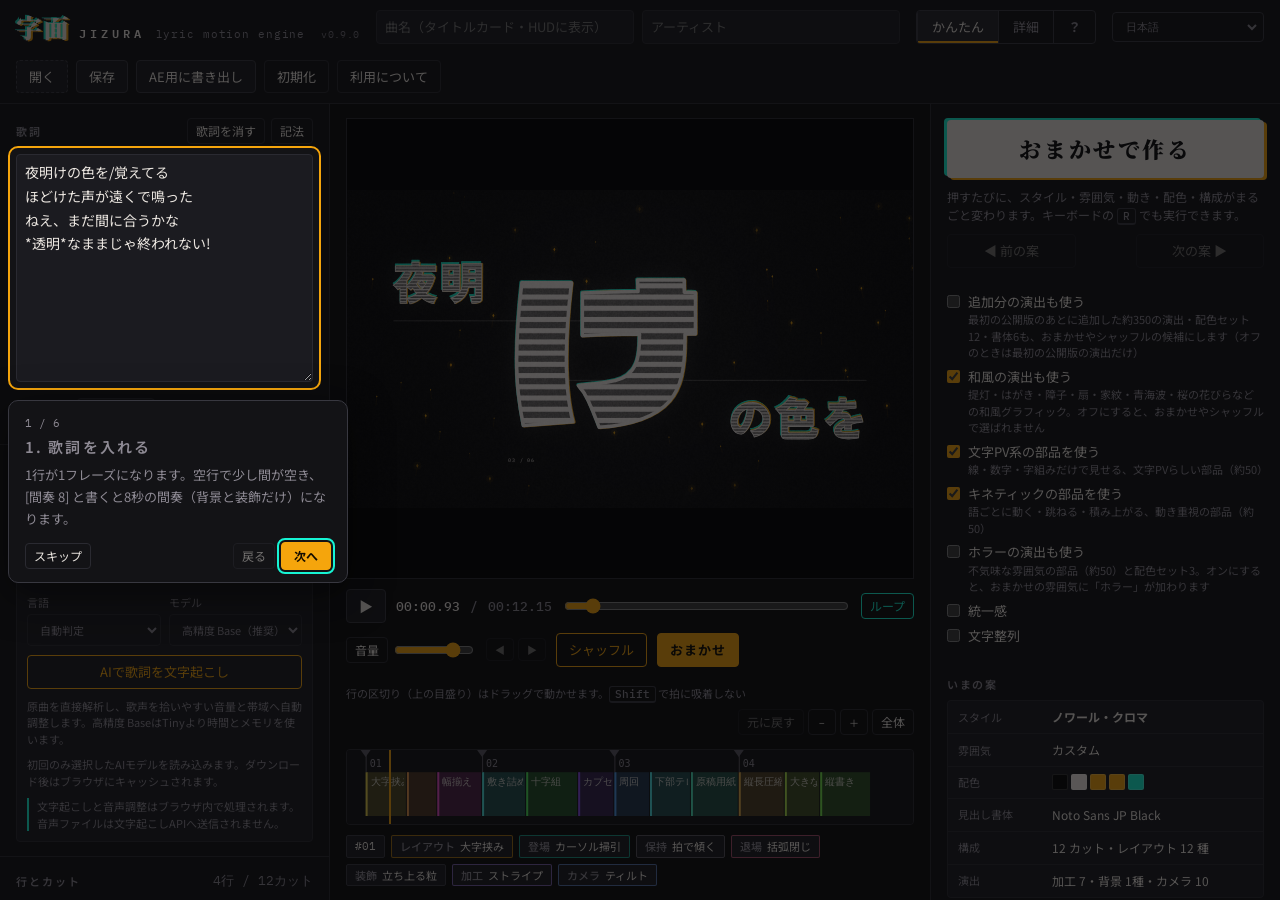
==== index.html @ 6033ae80 "Merge pull request #1 from KoZo114/feature/vocal-separation Add browser-based AI lyric transcription" ====
<!doctype html>
<html lang="ja">
<head>
<meta charset="utf-8">
<meta name="viewport" content="width=device-width, initial-scale=1, viewport-fit=cover">
<title>JIZURA 字面</title>
<meta name="description" content="歌詞を入れると文字PV（リリックモーション）を自動で組み立てて MP4 に書き出すブラウザアプリ">
<link rel="canonical" href="https://852wa.github.io/JIZURA/">
<link rel="alternate" hreflang="ja" href="https://852wa.github.io/JIZURA/">
<link rel="alternate" hreflang="en" href="https://852wa.github.io/JIZURA/en/">
<link rel="alternate" hreflang="zh-Hant" href="https://852wa.github.io/JIZURA/zh-hant/">
<link rel="alternate" hreflang="zh-Hans" href="https://852wa.github.io/JIZURA/zh-hans/">
<link rel="alternate" hreflang="ko" href="https://852wa.github.io/JIZURA/ko/">
<link rel="alternate" hreflang="id-ID" href="https://852wa.github.io/JIZURA/id/">
<link rel="alternate" hreflang="vi" href="https://852wa.github.io/JIZURA/vi/">
<meta property="og:type" content="website">
<meta property="og:title" content="JIZURA 字面">
<meta property="og:description" content="歌詞を入れると文字PV（リリックモーション）を自動で組み立てて MP4 に書き出すブラウザアプリ">
<meta property="og:url" content="https://852wa.github.io/JIZURA/">
<meta name="twitter:card" content="summary">
<link rel="preconnect" href="https://fonts.googleapis.com">
<link rel="preconnect" href="https://fonts.gstatic.com" crossorigin>
<style>
:root {
  color-scheme: dark;
  --ink: #0c0c0e;
  --panel: #131316;
  --raised: #1b1b20;
  --raised2: #232329;
  --line: #2a2a31;
  --line2: #383840;
  --text: #ece7e1;
  --muted: #8e8a94;
  --faint: #5d5a63;
  --amber: #f5a50c;
  --cyan: #16f4d4;
  --rose: #ff6f9c;
  --danger: #ff5a6a;
  --ui: "IBM Plex Sans JP", "Noto Sans JP", "Hiragino Sans", "Yu Gothic UI", "Meiryo", system-ui, sans-serif;
  --mono: "IBM Plex Mono", "SFMono-Regular", Consolas, monospace;
  --brand: "Zen Old Mincho", "Noto Serif JP", "Yu Mincho", serif;
  --r: 4px;
}
html, body { height: 100%; }
[hidden] { display: none !important; }
body { margin: 0; background: var(--ink); color: var(--text); font: 13px/1.5 var(--ui); -webkit-font-smoothing: antialiased; }
* { box-sizing: border-box; }
button, input, select, textarea { font: inherit; color: inherit; }
:focus-visible { outline: 2px solid var(--cyan); outline-offset: 2px; }
@media (prefers-reduced-motion: reduce) { * { transition: none !important; } }

#app { display: flex; flex-direction: column; min-height: 100%; }

/* ---------- top bar ---------- */
.bar { display: flex; align-items: center; gap: 16px; padding-block: 10px; padding-inline: 16px; border-bottom: 1px solid var(--line); background: var(--panel); flex-wrap: wrap; }
.brand { display: flex; align-items: baseline; gap: 10px; min-width: 0; }
.brand .mark { font: 900 26px/1 var(--brand); letter-spacing: 0.02em; color: var(--text); text-shadow: -2px -1px 0 rgba(22,244,212,0.85), 2px 1px 0 rgba(245,165,12,0.9); }
.brand .word { font: 600 12px/1 var(--mono); letter-spacing: 0.34em; color: var(--text); }
.brand .tag { font: 400 11px/1 var(--mono); color: var(--muted); letter-spacing: 0.08em; }
.brand .ver { font: 400 10px/1 var(--mono); color: var(--muted); opacity: 0.8; margin-left: 6px; letter-spacing: 0.04em; }
.proj { display: flex; gap: 8px; flex: 1 1 280px; min-width: 0; }
.proj input { flex: 1 1 0; min-width: 0; }
.acts { display: flex; gap: 8px; flex-wrap: wrap; }
.lang-switch { display: inline-flex; align-items: center; gap: 3px; flex: none; font: 500 11px var(--mono); border: 1px solid var(--line2); border-radius: var(--r); padding: 3px; }
.lang-switch a, .lang-switch span { display: inline-block; padding: 3px 7px; color: var(--muted); text-decoration: none; border-radius: 2px; }
.lang-switch a:hover { color: var(--text); background: var(--raised2); }
.lang-switch [aria-current=page] { color: var(--ink); background: var(--amber); }
html[lang=en] { --ui: system-ui, -apple-system, "Segoe UI", sans-serif; --brand: Georgia, "Times New Roman", serif; }
html[lang=zh-Hant] { --ui: "Noto Sans TC", "PingFang TC", "Microsoft JhengHei", system-ui, sans-serif; }
html[lang=ko] { --ui: "Noto Sans KR", "Apple SD Gothic Neo", "Malgun Gothic", system-ui, sans-serif; --brand: "Noto Serif KR", "AppleMyungjo", "Batang", serif; }
html[lang=en] .work { grid-template-columns: minmax(315px, 365px) minmax(0, 1fr) minmax(350px, 395px); }
html[lang=en] .slider { grid-template-columns: 124px minmax(0, 1fr) 36px 30px; }
html[lang=en] .now-row { grid-template-columns: 105px minmax(0, 1fr); }
html[lang=en] .font-row { grid-template-columns: 95px minmax(0, 1fr); }
html[lang=en] .ln .tools select { max-width: 130px; }
html[lang=en] .fields .field { overflow-wrap: anywhere; }
html[lang=en] .easy-grid button, html[lang=en] .tabs button { white-space: normal; line-height: 1.2; }

/* ---------- controls ---------- */
input[type=text], input[type=number], input:not([type]), select, textarea {
  background: var(--raised); border: 1px solid var(--line); border-radius: var(--r); padding: 6px 8px; min-width: 0;
}
input[type=number] { font-family: var(--mono); }
textarea { width: 100%; resize: vertical; line-height: 1.7; }
select { padding-right: 4px; }
button { background: var(--raised); border: 1px solid var(--line2); border-radius: var(--r); padding: 6px 12px; cursor: pointer; white-space: nowrap; }
button:hover { background: var(--raised2); border-color: #4a4a54; }
button:disabled { opacity: 0.45; cursor: not-allowed; }
button.small { padding: 3px 8px; font-size: 12px; }
button.ghost { background: transparent; border-color: var(--line); }
button.primary { background: var(--amber); color: #120c00; border-color: var(--amber); font-weight: 700; }
button.primary:hover { background: #ffb52a; }
button.accent { border-color: var(--amber); color: var(--amber); background: transparent; }
button.accent:hover { background: rgba(245,165,12,0.1); }
button[aria-pressed=true] { border-color: var(--cyan); color: var(--cyan); }
button.icon { padding: 4px 6px; line-height: 0; }
button.icon svg { width: 15px; height: 15px; }
label.file { position: relative; display: inline-flex; align-items: center; gap: 6px; background: var(--raised); border: 1px dashed var(--line2); border-radius: var(--r); padding: 6px 12px; cursor: pointer; }
label.file:hover { border-color: var(--amber); }
label.file input { position: absolute; inset: 0; opacity: 0; cursor: pointer; width: 100%; }
.muted { color: var(--muted); }
.mono { font-family: var(--mono); }
h2, h3 { margin: 0; font-weight: 600; }
h2 { font-size: 11px; letter-spacing: 0.18em; color: var(--muted); }
h3 { font-size: 11px; letter-spacing: 0.14em; color: var(--muted); margin-top: 18px; margin-bottom: 8px; }

/* ---------- workspace ---------- */
.work { flex: 1; display: grid; grid-template-columns: minmax(270px, 330px) minmax(0, 1fr) minmax(290px, 350px); min-height: 0; }
.col { min-width: 0; min-height: 0; }
.col-left, .col-right { background: var(--panel); overflow: auto; }
.col-left { border-right: 1px solid var(--line); }
.col-right { border-left: 1px solid var(--line); }
.sec { padding: 14px 16px; border-bottom: 1px solid var(--line); display: flex; flex-direction: column; gap: 10px; }
.sec-h { display: flex; align-items: center; justify-content: space-between; gap: 8px; }
#lyrics { min-height: 150px; font-size: 14px; }
.syntax { font-size: 12px; color: var(--muted); background: var(--raised); border: 1px solid var(--line); border-radius: var(--r); padding: 10px 12px; }
.syntax code { font-family: var(--mono); color: var(--amber); }
.syntax ul { margin: 0; padding-left: 16px; display: grid; gap: 3px; }
.row { display: flex; align-items: center; gap: 8px; flex-wrap: wrap; }
.audio-name { font-size: 12px; overflow-wrap: anywhere; }
.fields { display: grid; grid-template-columns: repeat(3, minmax(0, 1fr)); gap: 8px; }
.field { display: flex; flex-direction: column; gap: 4px; font-size: 11px; color: var(--muted); }
.field input, .field select { width: 100%; }
.whisper-box { display: grid; gap: 9px; padding: 10px; border: 1px solid var(--line); border-radius: var(--r); background: var(--raised); }
.whisper-title { margin: 0; color: var(--text); letter-spacing: .08em; }
.whisper-fields { display: grid; grid-template-columns: repeat(2, minmax(0, 1fr)); gap: 8px; }
.whisper-note, .whisper-privacy { margin: 0; font-size: 11px; line-height: 1.5; }
.whisper-privacy { color: var(--muted); border-left: 2px solid var(--cyan); padding-left: 8px; }
.whisper-actions { display: grid; gap: 7px; }
.whisper-progress { display: grid; gap: 5px; }
.whisper-progress[hidden] { display: none; }
.whisper-status-row { display: flex; justify-content: space-between; gap: 8px; color: var(--muted); font-size: 11px; }
.whisper-progress.indeterminate .progress i { width: 38% !important; animation: whisper-progress 1.1s ease-in-out infinite alternate; }
.whisper-result { display: grid; gap: 8px; }
.whisper-result[hidden] { display: none; }
#whisperPreview { min-height: 118px; font: 12px/1.6 var(--mono); }
@keyframes whisper-progress { from { transform: translateX(-15%); } to { transform: translateX(180%); } }
.tapbox { border: 1px solid var(--amber); border-radius: var(--r); padding: 10px; display: grid; gap: 8px; background: rgba(245,165,12,0.06); }
.tapbox .next { font-size: 15px; }
button.tap { font: 700 18px/1 var(--mono); letter-spacing: 0.2em; padding: 16px; background: var(--amber); color: #120c00; border-color: var(--amber); }
/* タップ同期中は行一覧の自動スクロールで押せなくなるので、左カラムの先頭に貼り付けて固定する */
.col-left > #tapPanel { position: sticky; top: 0; z-index: 20; margin: 10px 12px; background-color: var(--panel); background-image: linear-gradient(rgba(245,165,12,0.10), rgba(245,165,12,0.10)); box-shadow: 0 10px 24px rgba(0,0,0,0.5); }
.tapbox.compact .hint { display: none; }
/* 固定レイアウトにならない広さ／高さのときは、左カラムがスクロールしないのでビューポートに重ねて固定する */
@media (max-width: 1180px), (max-height: 619px) {
  .col-left > #tapPanel { position: fixed; top: 8px; left: 8px; right: 8px; bottom: auto; margin: 0; max-height: 62vh; overflow: auto; box-shadow: 0 14px 40px rgba(0,0,0,0.6); }
}

/* line list */
#lineList { list-style: none; margin: 0; padding: 0; display: grid; gap: 6px; }
.ln { display: grid; grid-template-columns: 22px 66px minmax(0, 1fr); gap: 4px 6px; align-items: center; padding: 6px; border: 1px solid transparent; border-radius: var(--r); }
.ln:hover { background: var(--raised); }
.ln.cur { border-color: var(--line2); background: var(--raised); }
.ln .no { font: 500 11px var(--mono); color: var(--faint); text-align: right; }
.ln .time { width: 100%; padding: 3px 5px; font-size: 12px; }
.ln .txt { overflow: hidden; text-overflow: ellipsis; white-space: nowrap; cursor: pointer; }
.ln .meta { grid-column: 2 / 4; display: flex; justify-content: space-between; align-items: flex-start; gap: 6px; flex-wrap: wrap; }
.ln .tools { display: flex; gap: 4px; flex: 0 1 auto; flex-wrap: wrap; justify-content: flex-end; margin-left: auto; }
.ln .tools select { padding: 2px 4px; font-size: 11px; max-width: 92px; width: auto; }
.ln .cuts { display: flex; gap: 4px; flex-wrap: wrap; min-width: 0; flex: 1 1 140px; }
.ln .cuts span { font-size: 10px; padding: 1px 6px; border-radius: 2px; border: 1px solid var(--line2); color: var(--muted); cursor: pointer; }
.ln .cuts span:hover { color: var(--text); border-color: var(--amber); }
.ln .cuts select.cut-lay { font-size: 10px; padding: 1px 4px; max-width: 112px; border: 1px solid var(--line2); border-radius: 2px; background: var(--raised); color: var(--text); }
.ln .cuts select.cut-lay.is-forced { border-color: var(--amber); color: var(--text); }

/* ---------- stage ---------- */
.col-stage { display: flex; flex-direction: column; gap: 10px; padding: 14px 16px; min-width: 0; }
.viewport { position: relative; width: 100%; background: #000; border: 1px solid var(--line); display: grid; place-items: center; overflow: hidden; }
.viewport canvas { display: block; width: 100%; height: auto; max-height: 68vh; object-fit: contain; }
.field-wide { grid-column: span 2; }
.lang-row { display: flex; align-items: center; flex-wrap: wrap; gap: 6px; margin-top: 6px; font-size: 11px; color: var(--muted); }
.lang-row select { width: auto; }
.key-badge { position: absolute; right: 10px; top: 10px; background: rgba(12,12,14,0.78); border: 1px solid var(--line2); color: #fff; padding: 3px 8px; border-radius: var(--r); font-size: 11px; pointer-events: none; letter-spacing: .04em; }
.key-badge i { display: inline-block; width: 9px; height: 9px; border-radius: 2px; margin-right: 6px; vertical-align: -1px; border: 1px solid rgba(255,255,255,.5); }
.overlay-msg { position: absolute; left: 12px; bottom: 12px; background: rgba(12,12,14,0.85); border: 1px solid var(--line2); padding: 6px 10px; border-radius: var(--r); font-size: 12px; }
.transport { display: flex; align-items: center; gap: 10px; flex-wrap: wrap; }
.transport .vol { display: inline-flex; align-items: center; gap: 4px; }
.transport .vol input[type=range] { flex: 0 0 80px; width: 80px; }
#btnLoop[data-mode="line"], #btnLoop[data-mode="cut"] { color: var(--amber); }
#btnLoop[aria-pressed="false"] { opacity: 0.55; }
.transport .tc { font: 500 13px var(--mono); font-variant-numeric: tabular-nums; }
.transport input[type=range] { flex: 1 1 160px; accent-color: var(--amber); }
button.play { width: 40px; height: 34px; padding: 0; font-size: 14px; }
/* timeline controls, export range, line tools */
.tl-bar { display: flex; justify-content: space-between; align-items: center; gap: 8px; margin: 8px 0 4px; flex-wrap: wrap; }
.tl-hint { font-size: 11px; }
.tl-btns { display: flex; gap: 4px; margin-left: auto; }
.rng-row { display: flex; align-items: center; gap: 6px; flex-wrap: wrap; margin: 10px 0 2px; font-size: 12px; }
.rng-row select { width: auto; max-width: 150px; }
.rng-lab { color: var(--muted); font-size: 11px; }
.rngInfo { font-size: 11px; }
.ln.in-range { border-color: var(--amber); }
.ln.is-inter .txt { color: var(--muted); font-style: italic; }
.ln .txt-edit { width: 100%; padding: 3px 6px; font-size: 13px; }
.ln .tools .icon[aria-pressed=true] { color: var(--amber); }
#timeline { width: 100%; height: 76px; display: block; background: var(--panel); border: 1px solid var(--line); border-radius: var(--r); cursor: pointer; touch-action: none; }
.cutinfo { display: flex; gap: 6px; flex-wrap: wrap; align-items: center; min-height: 26px; flex: none; }
.cutinfo .cut-roll { margin-left: 2px; }
.chip { font-size: 11px; padding: 2px 8px; border-radius: 2px; border: 1px solid var(--line2); color: var(--text); background: var(--raised); }
.chip b { font-weight: 500; color: var(--muted); margin-right: 5px; }
button.chip { cursor: pointer; font: inherit; }
button.chip:hover { border-color: var(--amber); color: var(--text); }
button.chip.is-forced { border-color: var(--amber); }
button.chip[aria-pressed=true] { border-color: var(--cyan); color: var(--cyan); }
.cut-pick { border: 1px solid var(--line); border-radius: var(--r); background: var(--panel); padding: 8px; max-height: min(42vh, 420px); overflow: auto; }
.cut-pick-h { display: flex; align-items: center; gap: 8px; margin-bottom: 8px; position: sticky; top: 0; background: var(--panel); z-index: 1; padding-bottom: 4px; }
.cut-pick-h strong { font-size: 12px; }
.cut-pick-h .muted { flex: 1; font-size: 11px; }
.cut-pick .tech-grid { display: grid; grid-template-columns: repeat(auto-fill, minmax(112px, 1fr)); gap: 8px; padding: 0; min-height: 96px; }
.cut-pick .tcard { cursor: pointer; width: 100%; text-align: left; }
.cut-pick .tcard.is-on { border-color: var(--amber); box-shadow: 0 0 0 1px var(--amber); }
.cut-pick .tcard canvas { width: 100%; aspect-ratio: 16 / 9; display: block; background: #0c0c0e; }
.chip { font-size: 11px; padding: 2px 8px; border-radius: 2px; border: 1px solid var(--line2); color: var(--text); background: var(--raised); }
.chip b { font-weight: 500; color: var(--muted); margin-right: 5px; }
.chip.l { border-color: rgba(245,165,12,0.6); }
.chip.e { border-color: rgba(22,244,212,0.55); }
.chip.x { border-color: rgba(255,111,156,0.6); }
.chip.h { border-color: #55525c; }
.hint { font-size: 12px; color: var(--muted); }

/* ---------- right panel ---------- */
.tabs { display: grid; grid-template-columns: repeat(4, 1fr); border-bottom: 1px solid var(--line); position: sticky; top: 0; background: var(--panel); z-index: 2; }
.tabs button { border: 0; border-radius: 0; background: transparent; padding: 11px 4px; color: var(--muted); border-bottom: 2px solid transparent; }
.tabs button[aria-selected=true] { color: var(--text); border-bottom-color: var(--amber); }
.tabpane { padding: 14px 16px 24px; }
.style-grid { display: grid; grid-template-columns: repeat(3, minmax(0, 1fr)); gap: 8px; }
.stile { display: flex; flex-direction: column; gap: 5px; padding: 0; border: 1px solid var(--line); background: transparent; border-radius: var(--r); overflow: hidden; text-align: left; }
.stile canvas { width: 100%; aspect-ratio: 16 / 9; display: block; }
.stile span { font-size: 11px; padding: 0 7px 6px; white-space: nowrap; overflow: hidden; text-overflow: ellipsis; }
.stile[aria-pressed=true] { border-color: var(--amber); box-shadow: 0 0 0 1px var(--amber); color: var(--text); }
.slider { display: grid; grid-template-columns: 96px minmax(0, 1fr) 36px 30px; gap: 8px; align-items: center; margin-bottom: 8px; }
.slider input { width: 100%; accent-color: var(--amber); }
.slider output { font: 500 11px var(--mono); color: var(--muted); text-align: right; }
.checks { display: grid; grid-template-columns: repeat(2, minmax(0, 1fr)); gap: 3px 10px; }
.checks label { display: flex; align-items: center; gap: 6px; font-size: 12px; padding: 2px 0; }
.checks input { accent-color: var(--amber); }
.tgroup .checks.tech-grid { display: grid; grid-template-columns: repeat(auto-fill, minmax(128px, 1fr)); gap: 8px; padding: 0 10px 10px; }
.tcard { display: flex; flex-direction: column; gap: 4px; padding: 0; border: 1px solid var(--line); border-radius: var(--r); overflow: hidden; background: var(--panel); cursor: pointer; }
.tcard:hover { border-color: var(--line2); }
.tcard canvas { width: 100%; aspect-ratio: 16 / 9; display: block; background: #0c0c0e; }
.tcard .tcard-name { display: flex; align-items: center; gap: 5px; font-size: 11px; padding: 0 6px 6px; min-width: 0; }
.tcard .tcard-name span { white-space: nowrap; overflow: hidden; text-overflow: ellipsis; min-width: 0; }
.tcard.set-off { opacity: 0.5; }
.group-h { display: flex; justify-content: space-between; align-items: center; margin-top: 16px; margin-bottom: 6px; }
.tgroup { border: 1px solid var(--line); border-radius: var(--r); margin-bottom: 8px; background: var(--raised); }
.tgroup summary { display: flex; justify-content: space-between; align-items: center; padding: 8px 10px; cursor: pointer; list-style: none; font-size: 12px; }
.tgroup summary::-webkit-details-marker { display: none; }
.tgroup summary::before { content: '▸'; color: var(--muted); margin-right: 8px; transition: transform .15s; }
.tgroup[open] summary::before { transform: rotate(90deg); }
.tgroup .tg-name { flex: 1; font-weight: 600; }
.tgroup .tg-cnt { color: var(--muted); font-size: 11px; }
/* locks: same look as the per-line lock button (icon ghost + SVG, accent colour while pressed) */
.tgroup summary .lk { flex: none; margin-left: 6px; }
.lk[aria-pressed="true"] { color: var(--amber); }
.tgroup .tg-tools { display: flex; gap: 6px; padding: 0 10px 8px; }
.tgroup .checks { padding: 0 10px 10px; }
.chip.t { border-color: rgba(180,140,255,0.6); }
.chip.b { border-color: rgba(120,200,120,0.55); }
.chip.c { border-color: rgba(120,170,255,0.6); }
.group-h:first-child { margin-top: 0; }
.color-row { display: grid; grid-template-columns: repeat(3, minmax(0, 1fr)); gap: 8px; }
.color-row label { display: flex; flex-direction: column; gap: 3px; font-size: 11px; color: var(--muted); }
.color-row input[type=color] { width: 100%; height: 28px; padding: 0; border: 1px solid var(--line); background: transparent; border-radius: var(--r); }
.font-row { display: grid; grid-template-columns: 70px minmax(0, 1fr); gap: 8px; align-items: center; margin-bottom: 6px; font-size: 12px; }
.progress { height: 6px; background: var(--raised2); border-radius: 3px; overflow: hidden; }
.progress i { display: block; height: 100%; width: 0; background: linear-gradient(90deg, var(--cyan), var(--amber)); }
.outbtns { display: grid; gap: 8px; margin-top: 12px; }
.outbtns button { padding: 10px 12px; }
.note { font-size: 12px; color: var(--muted); border-left: 2px solid var(--line2); padding-left: 10px; margin-top: 12px; }
.kbd { font: 500 11px var(--mono); border: 1px solid var(--line2); border-bottom-width: 2px; padding: 0 5px; border-radius: 3px; }

label.check { display: flex; align-items: flex-start; gap: 8px; margin-bottom: 8px; cursor: pointer; }
label.check input { margin: 3px 0 0; flex: none; accent-color: var(--amber); }
label.check small { display: block; font-size: 11px; color: var(--muted); }

/* ---------- modes / おまかせ ---------- */
.modes { display: inline-flex; border: 1px solid var(--line2); border-radius: var(--r); overflow: hidden; }
.modes button { border: 0; border-radius: 0; background: transparent; padding: 6px 14px; color: var(--muted); }
.modes button + button { border-left: 1px solid var(--line2); }
.modes button[aria-pressed=true] { background: var(--raised2); color: var(--text); box-shadow: inset 0 -2px 0 var(--amber); }
#app.is-easy .tabs, #app.is-easy .tabpane, #app.is-easy .pro-only { display: none !important; }
.hist-btns { display: inline-flex; gap: 4px; }
button.icon-txt { font-size: 10px; min-width: 28px; }
.transport #btnOmakase { letter-spacing: 0.08em; }

.easy { padding: 16px 16px 28px; display: grid; gap: 18px; }
.easy h3 { margin: 0 0 8px; }
.easy-hero { display: grid; gap: 10px; }
button.omakase {
  position: relative; padding: 18px 14px; font: 900 22px/1 var(--brand); letter-spacing: 0.12em;
  background: var(--text); color: var(--ink); border: 0; border-radius: var(--r);
  box-shadow: -3px -2px 0 var(--cyan), 3px 2px 0 var(--amber);
  transition: transform .12s ease, box-shadow .12s ease;
}
button.omakase:hover { background: #fff; box-shadow: -5px -3px 0 var(--cyan), 5px 3px 0 var(--amber); }
button.omakase:active { transform: translateY(1px) scale(0.99); box-shadow: -1px -1px 0 var(--cyan), 1px 1px 0 var(--amber); }
button.omakase:disabled { box-shadow: none; }
.easy-hero .hint { margin: 0; }
.hist-row { display: grid; grid-template-columns: 1fr auto 1fr; gap: 8px; align-items: center; }
.hist-row #histPos { font-size: 11px; text-align: center; min-width: 44px; }
.now { display: grid; gap: 1px; background: var(--line); border: 1px solid var(--line); border-radius: var(--r); overflow: hidden; }
.now-row { display: grid; grid-template-columns: 84px minmax(0, 1fr); gap: 10px; align-items: center; padding: 7px 10px; background: var(--raised); font-size: 12px; }
.now-row .k { color: var(--muted); font-size: 11px; }
.now-row .v { display: flex; align-items: center; gap: 8px; min-width: 0; overflow: hidden; text-overflow: ellipsis; white-space: nowrap; }
.now-row b { font-weight: 700; }
.tagl { font: 500 10px var(--mono); color: var(--cyan); border: 1px solid rgba(22,244,212,0.5); padding: 0 5px; border-radius: 2px; }
.easy-grid { display: grid; grid-template-columns: repeat(2, minmax(0, 1fr)); gap: 8px; }
.easy-grid button { padding: 10px 8px; }
.easy .fields { display: grid; grid-template-columns: repeat(3, minmax(0, 1fr)); gap: 8px; }
.easy .exp-box { margin-top: 10px; }
.swatches { display: inline-flex; gap: 3px; vertical-align: middle; }
.swatches i { width: 16px; height: 16px; border-radius: 2px; border: 1px solid rgba(255,255,255,0.18); display: inline-block; }
#paletteSwatch i { width: 22px; height: 22px; }
.toast {
  position: absolute; top: 12px; left: 50%; transform: translate(-50%, -6px); opacity: 0;
  display: flex; align-items: center; gap: 10px; max-width: calc(100% - 24px);
  background: rgba(12,12,14,0.9); border: 1px solid var(--line2); border-left: 2px solid var(--amber);
  padding: 7px 12px; border-radius: var(--r); font-size: 12px; white-space: nowrap; overflow: hidden; text-overflow: ellipsis; pointer-events: none;
  transition: opacity .2s ease, transform .2s ease;
}
.toast.in { opacity: 1; transform: translate(-50%, 0); }
.toast.out { opacity: 0; transform: translate(-50%, -6px); }

/* ---------- 利用について ---------- */
button.linkish { background: none; border: 0; padding: 4px 0; color: var(--muted); font-size: 12px; text-decoration: underline; text-underline-offset: 3px; cursor: pointer; justify-self: start; }
button.linkish:hover { color: var(--text); background: none; }
dialog.terms { width: min(520px, calc(100vw - 32px)); max-height: calc(100vh - 48px); overflow: auto; padding: 22px 24px 18px; background: var(--panel); color: var(--text); border: 1px solid var(--line2); border-radius: 8px; box-shadow: 0 20px 60px rgba(0,0,0,0.55); }
dialog.terms .reset-list { margin: 0 0 12px; padding-left: 18px; display: grid; gap: 3px; font-size: 13px; }
button.danger { background: #c9433a; border-color: #c9433a; color: #fff; font-weight: 700; }
button.danger:hover { background: #dd5146; }
.sec-btns { display: inline-flex; gap: 6px; }
dialog.terms::backdrop { background: rgba(6,6,8,0.66); }
dialog.terms h2 { font-size: 15px; letter-spacing: 0.08em; color: var(--text); margin: 0 0 14px; }
dialog.terms p { margin: 0 0 10px; line-height: 1.75; font-size: 13px; }
dialog.terms a { color: var(--cyan); word-break: break-all; }
.terms-main { border-left: 3px solid var(--amber); background: var(--raised); padding: 12px 14px 4px; border-radius: 0 var(--r) var(--r) 0; margin-bottom: 14px; }
.terms-main .terms-big { font-size: 15px; }
.terms-main strong { color: var(--amber); font-weight: 700; }
.terms-sub { color: var(--muted); font-size: 12px !important; }
.terms-note { font-size: 12px !important; }
.terms-oss { font-size: 12px; color: var(--muted); margin: 4px 0 14px; }
.terms-oss summary { cursor: pointer; }
.terms-oss p { font-size: 12px !important; margin-top: 6px; }
.terms-foot { display: flex; justify-content: space-between; align-items: center; gap: 12px; border-top: 1px solid var(--line); padding-top: 12px; }

/* ---------- fixed workspace (wide & tall enough windows) ----------
   The page no longer scrolls as a whole: the header and the preview + timeline stay put, and the
   lyrics / line list (left) and settings (right) scroll inside their own columns. */
@media (min-width: 1181px) and (min-height: 620px) {
  html.fixed-ok body { overflow: hidden; }
  html.fixed-ok #app { height: 100vh; height: 100dvh; min-height: 0; }
  html.fixed-ok .work { overflow: hidden; }
  html.fixed-ok .col-left, html.fixed-ok .col-right { overscroll-behavior: contain; }
  html.fixed-ok .col-stage { overflow: hidden auto; }
  html.fixed-ok .viewport { flex: 1 1 0; min-height: 180px; }
  html.fixed-ok .viewport canvas { max-height: none; }
}

/* ---------- responsive ---------- */
@media (max-width: 1180px) {
  .work { grid-template-columns: minmax(0, 1fr) minmax(0, 1fr); }
  html[lang=en] .work { grid-template-columns: minmax(0, 1fr) minmax(0, 1fr); }
  .col-stage { grid-column: 1 / -1; order: -1; }
  .col-left { border-right: 1px solid var(--line); }
  .col-right { border-left: 0; }
}
@media (max-width: 760px) {
  .work { grid-template-columns: minmax(0, 1fr); }
  html[lang=en] .work { grid-template-columns: minmax(0, 1fr); }
  .col-left, .col-right { border: 0; border-top: 1px solid var(--line); }
  .bar { gap: 10px; }
  .brand .tag { display: none; }
  .fields { grid-template-columns: repeat(2, minmax(0, 1fr)); }
  .easy .fields { grid-template-columns: repeat(3, minmax(0, 1fr)); }
  #app.is-easy .col-right { order: 0; border-top: 1px solid var(--line); }
  #app.is-easy .col-left { order: 1; }
  .transport .hist-btns { display: none; }
}

/* 追加分 / 和風 switches + badges */
.pick-sets { margin: 12px 0 6px; text-align: left; }
.pick-sets label.check { margin-bottom: 6px; }
.easy-hero .pick-sets { margin-top: 14px; }
.set-badge { display: inline-block; margin-left: 4px; padding: 0 4px; border: 1px solid var(--amber); border-radius: 3px; color: var(--amber); font-size: 10px; line-height: 15px; vertical-align: 1px; }
.set-badge.ex { border-color: var(--cyan, #4cc9d9); color: var(--cyan, #4cc9d9); }
.set-badge.set-horror { border-color: #c0544a; color: #e0786e; }
.set-badge.set-typo { border-color: #9aa3ad; color: #c5ccd3; }
.set-badge.set-kinetic { border-color: #7fbf6a; color: #9fd98a; }
.checks label.set-off { opacity: 0.45; }
.checks label.set-off .set-badge { border-color: var(--muted); color: var(--muted); }
.stile { position: relative; }
.stile .badges { position: absolute; top: 4px; left: 4px; padding: 0; display: flex; gap: 3px; }
.stile .set-badge { margin: 0; padding: 0 4px; font-size: 10px; line-height: 15px; background: rgba(0,0,0,0.55); }
.stile.set-off { opacity: 0.55; }

/* ---------- かんたんモードの案内ツアー ---------- */
.tour { position: fixed; inset: 0; z-index: 200; pointer-events: auto; }
.tour-spot { position: fixed; border-radius: 8px; box-shadow: 0 0 0 9999px rgba(8, 8, 10, 0.66); outline: 2px solid var(--amber); transition: all 0.22s ease; pointer-events: none; }
.tour-bub { position: fixed; width: min(340px, calc(100vw - 24px)); background: var(--panel); color: var(--text); border: 1px solid var(--line2); border-radius: 10px; padding: 14px 16px 12px; box-shadow: 0 12px 40px rgba(0,0,0,0.5); transition: top 0.22s ease, left 0.22s ease; }
.tour-step { font-size: 11px; }
.tour-title { margin: 4px 0 6px; font-size: 15px; }
.tour-text { margin: 0 0 12px; font-size: 13px; line-height: 1.7; color: var(--muted); }
.tour-nav { display: flex; gap: 6px; align-items: center; }
.tour-sp { flex: 1; }
.tour-btn { min-width: 30px; font-weight: 700; }
button.small.primary { padding: 4px 12px; }

.lang-switch select { font: 500 11px var(--mono); padding: 3px 6px; width: auto; background: transparent; color: var(--muted); border: none; }
.sr-only { position: absolute; width: 1px; height: 1px; overflow: hidden; clip: rect(0 0 0 0); white-space: nowrap; }
.unify-box { margin-bottom: 10px; padding-bottom: 6px; border-bottom: 1px solid var(--line); }
.center-dir { gap: 6px; margin: -2px 0 8px 26px; font-size: 12px; }
.center-dir select { width: auto; }

/* ================= スマホ mode (#app.is-mobile) =================
   one column: sticky header with おまかせ, the preview right under it, then folding sections */
.omk-top, .menu-btn { display: none; }
.mode-mobile { display: none; }
@media (max-width: 900px), (pointer: coarse) { .mode-mobile { display: inline-block; } }
#app.is-mobile .mode-mobile { display: inline-block; }
#app.is-mobile .bar { position: sticky; top: 0; z-index: 40; gap: 8px; padding: 8px 10px; }
#app.is-mobile .brand .tag, #app.is-mobile .brand .word, #app.is-mobile .tour-btn { display: none; }
#app.is-mobile .brand .mark { font-size: 22px; }
#app.is-mobile .omk-top, #app.is-mobile .menu-btn { display: inline-block; }
#app.is-mobile .omk-top { order: 2; margin-left: auto; padding: 9px 16px; font-size: 15px; }
#app.is-mobile .menu-btn { order: 3; padding: 9px 10px; }
#app.is-mobile .modes { order: 4; flex: 1 1 100%; }
#app.is-mobile .modes button { flex: 1 1 0; padding: 7px 4px; }
#app.is-mobile .proj, #app.is-mobile .acts, #app.is-mobile .lang-switch { display: none; order: 5; flex: 1 1 100%; }
#app.is-mobile.menu-open .proj, #app.is-mobile.menu-open .acts, #app.is-mobile.menu-open .lang-switch { display: flex; }
#app.is-mobile .acts > * { flex: 1 1 auto; }
#app.is-mobile .work { display: flex; flex-direction: column; overflow: visible; }
#app.is-mobile .col-left, #app.is-mobile .col-right { overflow: visible; border: 0; border-top: 1px solid var(--line); }
#app.is-mobile .col-stage { order: -1; position: sticky; top: var(--mbar, 96px); z-index: 30; background: var(--ink); padding: 8px 10px; gap: 6px; box-shadow: 0 8px 18px rgba(0,0,0,0.45); }
#app.is-mobile .viewport canvas { max-height: 34vh; }
#app.is-mobile .tl-bar, #app.is-mobile #timeline, #app.is-mobile .cutinfo, #app.is-mobile .transport .vol, #app.is-mobile #btnLoop, #app.is-mobile #btnShuffle, #app.is-mobile #btnOmakase { display: none; }
#app.is-mobile .transport { gap: 8px; flex-wrap: nowrap; }
#app.is-mobile .transport .hist-btns { display: inline-flex; }
#app.is-mobile .col-right { order: 0; }
#app.is-mobile .col-left { order: 1; }
#app.is-mobile .easy-hero .omakase { display: none; }
#app.is-mobile button, #app.is-mobile select, #app.is-mobile input[type=text], #app.is-mobile label.file { min-height: 40px; }
#app.is-mobile button.small, #app.is-mobile .ln button, #app.is-mobile .ln select { min-height: 34px; }
#app.is-mobile .easy .fields, #app.is-mobile .fields { grid-template-columns: repeat(2, minmax(0, 1fr)); }
/* folding sections: tap the heading */
#app.is-mobile .sec > .sec-h h2 { cursor: pointer; font-size: 13px; }
#app.is-mobile .sec > .sec-h h2::before { content: '▾'; display: inline-block; width: 1.2em; color: var(--amber); }
#app.is-mobile .sec.fold > .sec-h h2::before { content: '▸'; }
#app.is-mobile .sec.fold > :not(.sec-h) { display: none !important; }
/* lines: one compact row each, tap to open its tools */
#app.is-mobile .ln { grid-template-columns: 22px minmax(0, 1fr); padding: 8px 6px; }
#app.is-mobile .ln .time { display: none; }
#app.is-mobile .ln .meta { display: none; grid-column: 1 / -1; }
#app.is-mobile .ln.open .meta { display: block; }
#app.is-mobile .ln .txt { white-space: nowrap; overflow: hidden; text-overflow: ellipsis; }
#app.is-mobile .ln.open .txt { white-space: normal; }
.exp-share { width: 100%; margin-bottom: 8px; }
#app.is-mobile .transport .tc.muted, #app.is-mobile #timeDur { display: none; }
#app.is-mobile .transport input[type=range] { flex: 1 1 40px; min-width: 0; }
#app.is-mobile .transport .hist-btns button { min-width: 36px; padding: 4px 8px; }
#app.is-mobile button.play { flex: none; width: 44px; }

</style>
</head>
<body>
<div id="tour" class="tour" hidden role="dialog" aria-modal="true" aria-labelledby="tourTitle">
  <div class="tour-spot"></div>
  <div class="tour-bub">
    <div class="tour-step mono muted"></div>
    <h3 id="tourTitle" class="tour-title"></h3>
    <p class="tour-text"></p>
    <div class="tour-nav"><button class="tour-skip ghost small">スキップ</button><span class="tour-sp"></span><button class="tour-prev ghost small">戻る</button><button class="tour-next primary small">次へ</button></div>
  </div>
</div>
<div id="app">
  <header class="bar">
    <div class="brand"><span class="mark" aria-hidden="true">字面</span><span class="word">JIZURA</span><span class="tag">lyric motion engine</span><span class="ver">v0.9.0</span></div>
    <div class="proj">
      <input id="songTitle" type="text" placeholder="曲名（タイトルカード・HUDに表示）" aria-label="曲名">
      <input id="songArtist" type="text" placeholder="アーティスト" aria-label="アーティスト">
    </div>
    <button id="btnOmakaseTop" class="primary omk-top" title="スタイル・雰囲気・演出・配色をまるごとランダムに">おまかせ</button>
    <button id="btnMenu" class="ghost menu-btn" aria-expanded="false" aria-controls="appMenu">メニュー</button>
    <div class="modes" role="group" aria-label="表示モード">
      <button id="modeMobile" class="mode-mobile" aria-pressed="false" title="スマホ向けの画面（おまかせを上に固定、行はたたんで表示）">スマホ</button>
      <button id="modeEasy" aria-pressed="false" title="おまかせボタン中心のシンプルな画面">かんたん</button>
      <button id="modePro" aria-pressed="true" title="すべての設定を表示">詳細</button>
      <button id="btnTour" class="ghost tour-btn" title="かんたんモードの使い方を案内します" aria-label="使い方の案内">？</button>
    </div>
    <label class="lang-switch"><span class="sr-only">Language</span><select aria-label="Language" onchange="if(this.value)location.href=this.value"><option value="index.html" lang="ja" selected>日本語</option><option value="en/index.html" lang="en">English</option><option value="zh-hant/index.html" lang="zh-Hant">繁體中文</option><option value="zh-hans/index.html" lang="zh-Hans">简体中文</option><option value="ko/index.html" lang="ko">한국어</option><option value="id/index.html" lang="id-ID">Bahasa Indonesia</option><option value="vi/index.html" lang="vi">Tiếng Việt</option></select></label>
    <div class="acts">
      <label class="file" title="保存したプロジェクト(.json)を開く">開く<input id="fileProject" type="file" accept=".json,application/json"></label>
      <button id="btnSave" title="プロジェクトを .json で保存">保存</button>
      <button id="btnAE" title="After Effects パネル用の構成データを書き出す">AE用に書き出し</button>
      <button id="btnReset" class="ghost" title="歌詞・曲・設定・履歴をすべて消して、最初の状態に戻します">初期化</button>
      <button id="btnTerms" class="ghost terms-open" title="出力物の権利とライセンス">利用について</button>
    </div>
  </header>

  <main class="work">
    <!-- ================= left: lyrics & timing ================= -->
    <section class="col col-left" aria-label="歌詞とタイミング">
      <div id="tapPanel" class="tapbox" hidden>
          <div class="hint">曲に合わせて、各行が始まる瞬間に <span class="kbd">Space</span> かボタンを押してください。押し間違えたら <span class="kbd">Backspace</span> か「1つ戻る」。途中の行からやり直すときは、行一覧の ◎ を押します。</div>
          <div class="next">次: <b id="tapLine">—</b></div>
          <button id="tapBtn" class="tap">TAP</button>
          <button id="tapBack" class="ghost">1つ戻る</button>
          <button id="tapStop" class="ghost">終了する</button>
      </div>
      <div class="sec">
        <div class="sec-h"><h2>歌詞</h2><span class="sec-btns"><button id="btnClearLyrics" class="ghost small" title="歌詞と、行ごとのタイミング・指定・書き出す範囲を消します（「元に戻す」か Ctrl+Z で戻せます）">歌詞を消す</button><button id="btnSyntax" class="ghost small" aria-expanded="false">記法</button></span></div>
        <textarea id="lyrics" rows="9" spellcheck="false" aria-label="歌詞（1行 = 1フレーズ）"></textarea>
        <label class="lang-row">歌詞の言語<select id="lyricLang"><option value="auto">自動判定</option><option value="ja">日本語</option><option value="zh-Hant">繁體中文</option><option value="zh-Hans">简体中文</option><option value="ko">한국어</option><option value="en">English</option></select><span id="langNote" class="muted"></span></label>
        <div id="syntax" class="syntax" hidden>
          <ul>
            <li>1行が1フレーズ。空行は少し間を空けます</li>
            <li><code>夜明けの色を/覚えてる</code> … <code>/</code> でカットの切れ目を指定</li>
            <li><code>*透明*</code> … 強調（大きく・インパクト寄りの演出）</li>
            <li>行末の <code>!</code> … フラッシュと揺れを入れる</li>
            <li><code>歌詞|ruby or note</code> … 注釈レイアウトの小さな文字</li>
            <li><code>[01:23.45]歌詞</code> … LRC のタイムスタンプをそのまま使用</li>
            <li><code>[間奏 8]</code> … 8秒の間奏（歌詞は出さず、背景と装飾だけ）。秒数を省くと4秒、タップ同期やマーカーで長さを合わせられます</li>
            <li><code>#</code> で始まる行 … コメント（無視）</li>
          </ul>
        </div>
      </div>

      <div class="sec">
        <div class="sec-h"><h2>曲とタイミング</h2></div>
        <div id="audioName" class="muted audio-name">曲なし（読み込むと拍を検出してカットを合わせます）</div>
        <div class="row">
          <label class="file" title="mp3 / wav / m4a など">曲を読み込む<input id="audioFile" type="file" accept="audio/*,.mp3,.wav,.m4a,.aac,.ogg,.flac"></label>
          <button id="btnTap" title="曲を再生しながら各行の頭でタップ">タップで同期</button>
        </div>
        <div id="whisperBox" class="whisper-box">
          <div class="sec-h"><h3 class="whisper-title">AI文字起こし</h3><span id="whisperDevice" class="muted mono"></span></div>
          <div class="whisper-fields">
            <label class="field">言語
              <select id="whisperLang"><option value="auto">自動判定</option><option value="japanese">日本語</option><option value="english">英語</option></select>
            </label>
            <label class="field">モデル
              <select id="whisperModel"><option value="base">高精度 Base（推奨）</option><option value="tiny">高速 Tiny</option></select>
            </label>
          </div>
          <div class="whisper-actions">
            <button id="btnWhisper" class="accent">AIで歌詞を文字起こし</button>
          </div>
          <p id="whisperFirstNote" class="whisper-note muted">原曲を直接解析し、歌声を拾いやすい音量と帯域へ自動調整します。高精度 BaseはTinyより時間とメモリを使います。</p>
          <p class="whisper-note muted">初回のみ選択したAIモデルを読み込みます。ダウンロード後はブラウザにキャッシュされます。</p>
          <div id="whisperProgressBox" class="whisper-progress" hidden>
            <div class="progress" role="progressbar" aria-label="AI文字起こしの進行状況" aria-valuemin="0" aria-valuemax="100" aria-valuenow="0"><i id="whisperBar"></i></div>
            <div class="whisper-status-row"><span id="whisperStatus" role="status" aria-live="polite">準備中</span><span id="whisperPercent" class="mono">0%</span></div>
          </div>
          <div id="whisperResult" class="whisper-result" hidden>
            <label class="field">文字起こし結果（反映前に修正できます）
              <textarea id="whisperPreview" rows="7" spellcheck="false" aria-label="AI文字起こし結果"></textarea>
            </label>
            <button id="btnApplyWhisper" class="primary">歌詞欄に反映</button>
          </div>
          <p class="whisper-privacy">文字起こしと音声調整はブラウザ内で処理されます。音声ファイルは文字起こしAPIへ送信されません。</p>
        </div>
        <div class="fields pro-only">
          <label class="field">BPM<input id="bpm" type="number" min="0" max="300" step="0.1" placeholder="自動"></label>
          <label class="field">開始(秒)<input id="offset" type="number" min="0" step="0.05"></label>
          <label class="field">行の長さ<input id="lineScale" type="number" min="0.4" max="3" step="0.05"></label>
        </div>
        <div class="row pro-only">
          <label class="row" style="gap:6px"><input id="snap" type="checkbox"> 拍にスナップ</label>
          <button id="btnResetTimes" class="ghost small">手動タイミングを消す</button>
        </div>
      </div>

      <div class="sec">
        <div class="sec-h"><h2>行とカット</h2><span id="linesInfo" class="muted mono"></span></div>
        <ol id="lineList"></ol>
      </div>
    </section>

    <!-- ================= center: stage ================= -->
    <section class="col col-stage" aria-label="プレビュー">
      <div class="viewport" id="viewport"><canvas id="view" width="1280" height="720"></canvas><div id="viewMsg" class="overlay-msg" hidden></div><div id="keyBadge" class="key-badge" hidden></div><div id="toast" class="toast" role="status" aria-live="polite" hidden></div></div>
      <div class="transport">
        <button id="btnPlay" class="play" aria-label="再生">▶</button>
        <span id="timeNow" class="tc">00:00.00</span><span class="tc muted">/</span><span id="timeDur" class="tc muted">00:00.00</span>
        <input id="scrub" type="range" min="0" max="10000" value="0" aria-label="再生位置">
        <button id="btnLoop" class="ghost small" aria-pressed="true" title="全体を繰り返し">ループ</button>
        <span class="vol"><button id="btnMute" class="ghost small" aria-pressed="false" title="クリックで消音／解除（プレビューだけ。書き出しの音量は変わりません）">音量</button><input id="vol" type="range" min="0" max="100" value="80" aria-label="プレビューの音量"></span>
        <span class="hist-btns">
          <button id="btnPrev" class="ghost small icon-txt" title="前の案に戻る" aria-label="前の案">◀</button>
          <button id="btnNext" class="ghost small icon-txt" title="次の案へ進む" aria-label="次の案">▶</button>
        </span>
        <button id="btnShuffle" class="accent" title="設定はそのままで構成だけ再抽選（ロックした行は維持）">シャッフル</button>
        <button id="btnOmakase" class="primary" title="スタイル・雰囲気・演出・配色をまるごとランダムに（キー R）">おまかせ</button>
      </div>
      <div class="tl-bar">
        <span class="tl-hint muted">行の区切り（上の目盛り）はドラッグで動かせます。<span class="kbd">Shift</span> で拍に吸着しない</span>
        <span class="tl-btns">
          <button id="btnUndoEdit" class="ghost small" title="歌詞・タイミングの変更を元に戻す（Ctrl+Z）" disabled>元に戻す</button>
          <button id="tlOut" class="ghost small icon-txt" title="縮小" aria-label="タイムラインを縮小">−</button>
          <button id="tlIn" class="ghost small icon-txt" title="拡大（タイムライン上でホイールでも）" aria-label="タイムラインを拡大">＋</button>
          <button id="tlFit" class="ghost small" title="全体を表示">全体</button>
        </span>
      </div>
      <canvas id="timeline" aria-label="タイムライン（クリックで移動・行の区切りはドラッグで調整）"></canvas>
      <div class="cutinfo" id="cutInfo"></div>
      <div id="cutPick" class="cut-pick pro-only" hidden>
        <div class="cut-pick-h">
          <strong id="cutPickTitle">手法</strong>
          <span class="muted" id="cutPickHint">このカットだけ差し替え</span>
          <button type="button" id="cutPickAuto" class="ghost small">自動</button>
          <button type="button" id="cutPickClose" class="ghost small" aria-label="閉じる">✕</button>
        </div>
        <div id="cutPickGrid" class="tech-grid checks"></div>
      </div>
    </section>

    <!-- ================= right: look & output ================= -->
    <section class="col col-right" aria-label="スタイルと書き出し">
      <div id="easyPanel" class="easy" hidden>
        <div class="easy-hero">
          <button id="btnOmakaseBig" class="omakase">おまかせで作る</button>
          <p class="hint">押すたびに、スタイル・雰囲気・動き・配色・構成がまるごと変わります。キーボードの <span class="kbd">R</span> でも実行できます。</p>
          <div class="hist-row">
            <button id="btnPrev2" class="ghost">◀ 前の案</button>
            <span id="histPos" class="muted mono"></span>
            <button id="btnNext2" class="ghost">次の案 ▶</button>
          </div>
          <div class="pick-sets">
            <label class="check"><input id="eExtra" class="extra-toggle" type="checkbox"><span>追加分の演出も使う<small>最初の公開版のあとに追加した約350の演出・配色セット12・書体6も、おまかせやシャッフルの候補にします（オフのときは最初の公開版の演出だけ）</small></span></label>
            <label class="check"><input id="eWa" class="wa-toggle" type="checkbox" checked><span>和風の演出も使う<small>提灯・はがき・障子・扇・家紋・青海波・桜の花びらなどの和風グラフィック。オフにすると、おまかせやシャッフルで選ばれません</small></span></label>
            <label class="check"><input class="typo-toggle" type="checkbox" checked><span>文字PV系の部品を使う<small>線・数字・字組みだけで見せる、文字PVらしい部品（約50）</small></span></label>
            <label class="check"><input class="kinetic-toggle" type="checkbox" checked><span>キネティックの部品を使う<small>語ごとに動く・跳ねる・積み上がる、動き重視の部品（約50）</small></span></label>
            <label class="check"><input class="horror-toggle" type="checkbox"><span>ホラーの演出も使う<small>不気味な雰囲気の部品（約50）と配色セット3。オンにすると、おまかせの雰囲気に「ホラー」が加わります</small></span></label>
            <label class="check"><input class="unify-toggle" type="checkbox"><span>統一感</span></label>
            <label class="check"><input class="typeset-toggle" type="checkbox"><span>文字整列</span></label>
          </div>
        </div>
        <div class="easy-sec">
          <h3>いまの案</h3>
          <div id="easyNow" class="now"></div>
        </div>
        <div class="easy-sec">
          <h3>ここだけ変える</h3>
          <div class="easy-grid">
            <button id="eStyle" title="スタイルだけ別のものに">スタイル</button>
            <button id="ePalette" title="アクセント・ズレ色A/Bをランダムに">配色</button>
            <button id="eMood" title="動き・グリッチ・使う手法の雰囲気だけ">雰囲気</button>
            <button id="eCut" title="レイアウトと動きの組み合わせだけ">構成</button>
          </div>
        </div>
        <div class="easy-sec">
          <h3>書き出し</h3>
          <div class="fields">
            <label class="field">画面比<select id="eAspect"><option value="16:9">16:9</option><option value="9:16">9:16 縦</option><option value="4:3">4:3</option><option value="3:4">3:4 縦</option><option value="1:1">1:1</option><option value="4:5">4:5 縦</option><option value="21:9">21:9</option></select></label>
            <label class="field">解像度<select id="eRes"><option value="720">720p</option><option value="1080">1080p</option><option value="1440">1440p</option><option value="2160">4K</option></select></label>
            <label class="field">fps<select id="eFps"><option>24</option><option>30</option><option>60</option></select></label>
            <label class="field field-wide">背景<select id="eKey"><option value="off">通常（スタイルの背景）</option><option value="green">グリーンバック（合成用）</option><option value="black">ブラックバック（合成用）</option></select></label>
          </div>
          <label class="check center-free"><input id="eCenter" class="center-toggle" type="checkbox"><span>中央を空ける（キャラクター用）<small>中央にキャラクターなどを重ねる前提で、文字と演出を横長の画面では左右、縦長の画面では上下に、行ごとに交互に置きます。背景と画面効果は全体のままです（プレビューには空ける範囲を点線で表示）</small></span></label>
          <label class="row center-dir" hidden>縦長のとき<select class="centerDirSel" aria-label="縦長の画面での分け方"><option value="tb">上下に分ける</option><option value="lr">左右に分ける</option></select></label>
          <div class="rng-row"><span class="rng-lab">書き出す範囲</span><select class="rngFrom" aria-label="書き出す範囲の最初の行"></select><span class="muted">〜</span><select class="rngTo" aria-label="書き出す範囲の最後の行"></select><span class="rngInfo muted mono"></span></div>
          <div class="outbtns"><button id="eMP4" class="primary">MP4 を書き出す</button><button id="eMP4File" class="ghost mp4file" hidden title="保存先のファイルを先に選び、そこへ直接書き込みます。長い曲・1080p 以上でブラウザのメモリが足りずに失敗するときに使ってください（Chrome / Edge）">大きな動画用（ファイルに直接保存）</button></div>
          <button class="terms-open linkish">書き出した動画の権利について</button>
          <div class="exp-box" hidden>
            <button class="exp-share primary" hidden>共有して保存</button>
            <div class="progress"><i class="exp-bar"></i></div>
            <div class="row" style="justify-content:space-between;margin-top:6px"><span class="exp-text muted mono">—</span><button class="exp-cancel ghost small">中止</button></div>
          </div>
        </div>
      </div>
      <nav class="tabs" role="tablist">
        <button role="tab" data-tab="style" aria-selected="true">スタイル</button>
        <button role="tab" data-tab="fx" aria-selected="false">演出</button>
        <button role="tab" data-tab="tech" aria-selected="false">手法</button>
        <button role="tab" data-tab="out" aria-selected="false">書き出し</button>
      </nav>

      <div class="tabpane" data-pane="style">
        <div id="styleGrid" class="style-grid"></div>
        <h3>フォントの役割</h3>
        <div id="fontRoles"></div>
        <div class="row" style="margin-top:8px">
          <input id="localFont" type="text" placeholder="PCのフォント名（例: 游明朝）" style="flex:1">
          <button id="btnAddFont">追加</button>
        </div>
        <div class="row" style="margin-top:8px"><label class="file">フォントファイル（.ttf/.otf）<input id="fontFile" type="file" accept=".ttf,.otf,.woff,.woff2"></label></div>
        <h3>アクセント・ズレ色</h3>
        <label class="check"><input id="accentOn" type="checkbox"><span>自分の色で上書き<small>全シーンに適用。背景に合わせて明るさを自動調整します</small></span></label>
        <div class="color-row" id="colorRowAccent"></div>
        <div class="row" style="margin-top:10px">
          <button id="btnRandPalette" class="accent">ランダムに配色</button>
          <div id="paletteSwatch" class="swatches" aria-hidden="true"></div>
        </div>
        <h3>背景・文字色</h3>
        <label class="check"><input id="colorOn" type="checkbox"><span>メインの背景と文字を自分の色にする</span></label>
        <div class="color-row" id="colorRow"></div>
      </div>

      <div class="tabpane" data-pane="fx" hidden>
        <div class="unify-box">
          <label class="check"><input class="unify-toggle" type="checkbox"><span>統一感</span></label>
          <label class="check"><input class="typeset-toggle" type="checkbox"><span>文字整列</span></label>
        </div>
        <div id="fxSliders"></div>
        <div class="row" style="margin-top:6px">
          <label class="row" style="gap:6px"><input id="fxFlash" type="checkbox"> フラッシュ</label>
          <label class="row" style="gap:6px">コマ打ち <select id="fxKoma" title="動きを何枚/秒で描くか（出力fpsとは別）"><option value="0">フル（出力fpsのまま）</option><option value="12">2コマ打ち（12枚/秒）</option><option value="8">3コマ打ち（8枚/秒）</option></select></label>
        </div>
        <div class="fields" style="margin-top:12px">
          <label class="field">HUD<select id="fxHud"><option value="auto">スタイル次第</option><option value="on">常に表示</option><option value="off">表示しない</option></select></label>
          <label class="field">シード<input id="seed" type="number" step="1"></label>
          <label class="field">&nbsp;<button id="btnSeed" class="ghost">新しいシード</button></label>
        </div>
        <p class="note">同じシードなら同じ構成になります。行ごとの「再抽選」「ロック」は左の行リストから。</p>
      </div>

      <div class="tabpane" data-pane="tech" hidden>
        <div class="pick-sets">
          <label class="check"><input id="tExtra" class="extra-toggle" type="checkbox"><span>追加分の演出も使う<small>「追加」印の手法・スタイル・書体。オフのときは、おまかせやシャッフルで最初の公開版の演出だけを使います</small></span></label>
          <label class="check"><input id="tWa" class="wa-toggle" type="checkbox" checked><span>和風の演出も使う<small>「和」印の手法とスタイル。オフにすると、おまかせやシャッフルでは選ばれません（追加分の判定のあとに適用。行ごとに手動で指定した場合は使えます）</small></span></label>
          <label class="check"><input class="typo-toggle" type="checkbox" checked><span>文字PV系の部品を使う<small>「文」印の手法。オフにすると、おまかせやシャッフルでは選ばれません</small></span></label>
          <label class="check"><input class="kinetic-toggle" type="checkbox" checked><span>キネティックの部品を使う<small>「キ」印の手法。オフにすると、おまかせやシャッフルでは選ばれません</small></span></label>
          <label class="check"><input class="horror-toggle" type="checkbox"><span>ホラーの演出も使う<small>「ホ」印の手法とスタイル。おまかせでは雰囲気が「ホラー」のときだけ使います</small></span></label>
        </div>
        <div class="row" style="margin-bottom:10px"><input id="techFilter" type="text" placeholder="手法を名前で絞り込み" style="flex:1" aria-label="手法を名前で絞り込み"><span id="techTotal" class="muted mono"></span></div>
        <p class="note">画面に見えているプレビューは自動でループします。</p>
        <div id="techLists"></div>
      </div>

      <div class="tabpane" data-pane="out" hidden>
        <div class="fields">
          <label class="field">画面比<select id="outAspect"><option value="16:9">16:9</option><option value="9:16">9:16 縦</option><option value="4:3">4:3</option><option value="3:4">3:4 縦</option><option value="1:1">1:1</option><option value="4:5">4:5 縦</option><option value="21:9">21:9</option></select></label>
          <label class="field">解像度<select id="outRes"><option value="720">720p</option><option value="1080">1080p</option><option value="1440">1440p</option><option value="2160">4K</option></select></label>
          <label class="field">fps<select id="outFps"><option>24</option><option>30</option><option>60</option></select></label>
          <label class="field">画質<select id="outQuality"><option value="standard">標準</option><option value="high">高</option><option value="max">最高</option></select></label>
          <label class="field field-wide">背景<select id="outKey"><option value="off">通常（スタイルの背景）</option><option value="green">グリーンバック（合成用）</option><option value="black">ブラックバック（合成用）</option></select></label>
        </div>
        <p class="note key-note">グリーンバック／ブラックバックにすると、白い文字と演出だけを単色の背景の上に描きます（背景の模様・紙の質感・粒子・周辺減光は入りません）。プレビューにもそのまま反映されます。グリーンバックは動画編集ソフトのクロマキーで、ブラックバックは「スクリーン」合成や輝度キーで抜いて、別の映像の上に重ねられます。</p>
        <label class="check center-free"><input id="outCenter" class="center-toggle" type="checkbox"><span>中央を空ける（キャラクター用）<small>中央にキャラクターなどを重ねる前提で、文字と演出を横長の画面では左右、縦長の画面では上下に、行ごとに交互に置きます。背景と画面効果は全体のままです（プレビューには空ける範囲を点線で表示）</small></span></label>
          <label class="row center-dir" hidden>縦長のとき<select class="centerDirSel" aria-label="縦長の画面での分け方"><option value="tb">上下に分ける</option><option value="lr">左右に分ける</option></select></label>
        <label class="row" style="gap:6px;margin-top:10px"><input id="outAudio" type="checkbox" checked> 曲を動画に含める</label>
        <div class="rng-row"><span class="rng-lab">書き出す範囲</span><select class="rngFrom" aria-label="書き出す範囲の最初の行"></select><span class="muted">〜</span><select class="rngTo" aria-label="書き出す範囲の最後の行"></select><span class="rngInfo muted mono"></span></div>
        <div class="outbtns">
          <button id="btnMP4" class="primary">MP4 を書き出す</button>
          <button id="btnMP4File" class="mp4file" hidden title="保存先のファイルを先に選び、そこへ直接書き込みます。長い曲・1080p 以上でブラウザのメモリが足りずに失敗するときに使ってください（Chrome / Edge）">MP4（大きな動画用・ファイルに直接保存）</button>
          <button id="btnPNG">連番PNG（ZIP）</button>
          <button id="btnPNGA">透過PNG（ZIP・背景なし）</button>
          <button id="btnPNGL" title="後景（背景のグラフィックと歌詞の後ろの装飾）と前景（歌詞とその装飾・ゴースト）を、別々のフォルダ（back / front）に透過PNGで書き出します。画面全体の演出は両方にかかるので、前景を後景の上に重ねると通常の見た目になります">透過PNG 前景／後景（ZIP）</button>
        </div>
        <div class="exp-box" hidden style="margin-top:12px">
          <button class="exp-share primary" hidden>共有して保存</button>
          <div class="progress"><i class="exp-bar"></i></div>
          <div class="row" style="justify-content:space-between;margin-top:6px"><span class="exp-text muted mono">—</span><button class="exp-cancel ghost small">中止</button></div>
        </div>
        <button class="terms-open linkish" style="margin-top:10px">書き出した動画・画像の権利とライセンスについて</button>
        <p class="note" id="codecNote">書き出しはこのブラウザの中で行われます（Chrome / Edge 推奨）。</p>
      </div>
    </section>
  </main>
</div>

<dialog id="resetDlg" class="terms" aria-labelledby="resetTitle">
  <form method="dialog">
    <h2 id="resetTitle">初期化</h2>
    <p>次のものをすべて消して、最初の状態に戻します。<strong>元に戻すことはできません。</strong></p>
    <ul class="reset-list">
      <li>歌詞・曲名・アーティスト</li>
      <li>読み込んだ曲（このブラウザに残していた分も）</li>
      <li>タイミング・行ごとの指定・書き出す範囲</li>
      <li>スタイル・演出・配色・書体などの設定</li>
      <li>案の履歴（◀ ▶）と、歌詞・タイミングの「元に戻す」の履歴</li>
    </ul>
    <p class="terms-sub">表示モード（かんたん／詳細）・プレビューの音量・画面の言語はそのままです。保存したプロジェクトファイル（.json）も消えません。</p>
    <div class="terms-foot"><span></span><span class="row"><button value="cancel" class="ghost">やめる</button><button value="reset" class="danger">初期化する</button></span></div>
  </form>
</dialog>
<dialog id="termsDlg" class="terms" aria-labelledby="termsTitle">
  <form method="dialog">
    <h2 id="termsTitle">利用について</h2>
    <div class="terms-main">
      <p class="terms-big">このツールで作った<strong>動画や画像（出力物）の権利は、作った人</strong>に帰属します。</p>
      <p class="terms-sub">※ 使った歌詞や曲の権利は、それぞれの権利者に帰属します。</p>
    </div>
    <p>ツール本体は <strong>MIT ライセンス</strong>で公開しています。詳細なライセンスはこちら：</p>
    <p><a href="https://github.com/852wa/JIZURA" target="_blank" rel="noopener">https://github.com/852wa/JIZURA</a></p>
    <p class="muted terms-note">入力した歌詞や曲は、このブラウザの中だけで処理され、サーバーには送信されません。</p>
    <details class="terms-oss"><summary>使用しているオープンソース</summary>
      <p>MP4 書き出し：mp4-muxer（MIT License）<br>AI文字起こし：Transformers.js / Whisper Tiny・Base（Apache License 2.0）<br>フォント：Google Fonts 配布の各書体（SIL Open Font License 1.1）</p>
    </details>
    <div class="terms-foot"><span class="muted mono">© 2026 hakoniwa · MIT</span><button value="close" class="primary" autofocus>閉じる</button></div>
  </form>
</dialog>

<script>
/*! mp4-muxer v5.2.2 | MIT License | (c) 2023 Vanilagy | see THIRD_PARTY_NOTICES.md */
"use strict";var Mp4Muxer=(()=>{var we=Object.defineProperty,at=Object.getOwnPropertyDescriptor,nt=Object.getOwnPropertyNames,ot=Object.prototype.hasOwnProperty,ht=(e,t)=>{for(var s in t)we(e,s,{get:t[s],enumerable:!0})},lt=(e,t,s,r)=>{if(t&&typeof t=="object"||typeof t=="function")for(let a of nt(t))!ot.call(e,a)&&a!==s&&we(e,a,{get:()=>t[a],enumerable:!(r=at(t,a))||r.enumerable});return e},ft=e=>lt(we({},"__esModule",{value:!0}),e),ve=(e,t,s)=>{if(!t.has(e))throw TypeError("Cannot "+s)},i=(e,t,s)=>(ve(e,t,"read from private field"),s?s.call(e):t.get(e)),d=(e,t,s)=>{if(t.has(e))throw TypeError("Cannot add the same private member more than once");t instanceof WeakSet?t.add(e):t.set(e,s)},C=(e,t,s,r)=>(ve(e,t,"write to private field"),r?r.call(e,s):t.set(e,s),s),ut=(e,t,s,r)=>({set _(a){C(e,t,a,s)},get _(){return i(e,t,r)}}),m=(e,t,s)=>(ve(e,t,"access private method"),s),Re={};ht(Re,{ArrayBufferTarget:()=>qe,FileSystemWritableFileStreamTarget:()=>Xe,Muxer:()=>vi,StreamTarget:()=>Te});var p=new Uint8Array(8),z=new DataView(p.buffer),y=e=>[(e%256+256)%256],c=e=>(z.setUint16(0,e,!1),[p[0],p[1]]),dt=e=>(z.setInt16(0,e,!1),[p[0],p[1]]),Pe=e=>(z.setUint32(0,e,!1),[p[1],p[2],p[3]]),n=e=>(z.setUint32(0,e,!1),[p[0],p[1],p[2],p[3]]),mt=e=>(z.setInt32(0,e,!1),[p[0],p[1],p[2],p[3]]),x=e=>(z.setUint32(0,Math.floor(e/2**32),!1),z.setUint32(4,e,!1),[p[0],p[1],p[2],p[3],p[4],p[5],p[6],p[7]]),ge=e=>(z.setInt16(0,2**8*e,!1),[p[0],p[1]]),A=e=>(z.setInt32(0,2**16*e,!1),[p[0],p[1],p[2],p[3]]),ye=e=>(z.setInt32(0,2**30*e,!1),[p[0],p[1],p[2],p[3]]),E=(e,t=!1)=>{let s=Array(e.length).fill(null).map((r,a)=>e.charCodeAt(a));return t&&s.push(0),s},se=e=>e&&e[e.length-1],Ce=e=>{let t;for(let s of e)(!t||s.presentationTimestamp>t.presentationTimestamp)&&(t=s);return t},O=(e,t,s=!0)=>{let r=e*t;return s?Math.round(r):r},Le=e=>{let t=e*(Math.PI/180),s=Math.cos(t),r=Math.sin(t);return[s,r,0,-r,s,0,0,0,1]},Ve=Le(0),je=e=>[A(e[0]),A(e[1]),ye(e[2]),A(e[3]),A(e[4]),ye(e[5]),A(e[6]),A(e[7]),ye(e[8])],X=e=>!e||typeof e!="object"?e:Array.isArray(e)?e.map(X):Object.fromEntries(Object.entries(e).map(([t,s])=>[t,X(s)])),V=e=>e>=0&&e<2**32,v=(e,t,s)=>({type:e,contents:t&&new Uint8Array(t.flat(10)),children:s}),w=(e,t,s,r,a)=>v(e,[y(t),Pe(s),r??[]],a),pt=e=>{let t=512;return e.fragmented?v("ftyp",[E("iso5"),n(t),E("iso5"),E("iso6"),E("mp41")]):v("ftyp",[E("isom"),n(t),E("isom"),e.holdsAvc?E("avc1"):[],E("mp41")])},Se=e=>({type:"mdat",largeSize:e}),ct=e=>({type:"free",size:e}),re=(e,t,s=!1)=>v("moov",null,[wt(t,e),...e.map(r=>vt(r,t)),s?Gt(e):null]),wt=(e,t)=>{let s=O(Math.max(0,...t.filter(l=>l.samples.length>0).map(l=>{const u=Ce(l.samples);return u.presentationTimestamp+u.duration})),Ae),r=Math.max(...t.map(l=>l.id))+1,a=!V(e)||!V(s),o=a?x:n;return w("mvhd",+a,0,[o(e),o(e),n(Ae),o(s),A(1),ge(1),Array(10).fill(0),je(Ve),Array(24).fill(0),n(r)])},vt=(e,t)=>v("trak",null,[gt(e,t),yt(e,t)]),gt=(e,t)=>{let s=Ce(e.samples),r=O(s?s.presentationTimestamp+s.duration:0,Ae),a=!V(t)||!V(r),o=a?x:n,l;return e.info.type==="video"?l=typeof e.info.rotation=="number"?Le(e.info.rotation):e.info.rotation:l=Ve,w("tkhd",+a,3,[o(t),o(t),n(e.id),n(0),o(r),Array(8).fill(0),c(0),c(0),ge(e.info.type==="audio"?1:0),c(0),je(l),A(e.info.type==="video"?e.info.width:0),A(e.info.type==="video"?e.info.height:0)])},yt=(e,t)=>v("mdia",null,[Ct(e,t),St(e.info.type==="video"?"vide":"soun"),Tt(e)]),Ct=(e,t)=>{let s=Ce(e.samples),r=O(s?s.presentationTimestamp+s.duration:0,e.timescale),a=!V(t)||!V(r),o=a?x:n;return w("mdhd",+a,0,[o(t),o(t),n(e.timescale),o(r),c(21956),c(0)])},St=e=>w("hdlr",0,0,[E("mhlr"),E(e),n(0),n(0),n(0),E("mp4-muxer-hdlr",!0)]),Tt=e=>v("minf",null,[e.info.type==="video"?bt():_t(),kt(),At(e)]),bt=()=>w("vmhd",0,1,[c(0),c(0),c(0),c(0)]),_t=()=>w("smhd",0,0,[c(0),c(0)]),kt=()=>v("dinf",null,[Et()]),Et=()=>w("dref",0,0,[n(1)],[zt()]),zt=()=>w("url ",0,1),At=e=>{const t=e.compositionTimeOffsetTable.length>1||e.compositionTimeOffsetTable.some(s=>s.sampleCompositionTimeOffset!==0);return v("stbl",null,[Ot(e),Vt(e),jt(e),$t(e),Ht(e),qt(e),t?Xt(e):null])},Ot=e=>w("stsd",0,0,[n(1)],[e.info.type==="video"?Mt(ri[e.info.codec],e):Rt(ni[e.info.codec],e)]),Mt=(e,t)=>v(e,[Array(6).fill(0),c(1),c(0),c(0),Array(12).fill(0),c(t.info.width),c(t.info.height),n(4718592),n(4718592),n(0),c(1),Array(32).fill(0),c(24),dt(65535)],[ai[t.info.codec](t),t.info.decoderConfig.colorSpace?Ut(t):null]),Bt={bt709:1,bt470bg:5,smpte170m:6},It={bt709:1,smpte170m:6,"iec61966-2-1":13},Dt={rgb:0,bt709:1,bt470bg:5,smpte170m:6},Ut=e=>v("colr",[E("nclx"),c(Bt[e.info.decoderConfig.colorSpace.primaries]),c(It[e.info.decoderConfig.colorSpace.transfer]),c(Dt[e.info.decoderConfig.colorSpace.matrix]),y((e.info.decoderConfig.colorSpace.fullRange?1:0)<<7)]),xt=e=>e.info.decoderConfig&&v("avcC",[...new Uint8Array(e.info.decoderConfig.description)]),Wt=e=>e.info.decoderConfig&&v("hvcC",[...new Uint8Array(e.info.decoderConfig.description)]),Ft=e=>{if(!e.info.decoderConfig)return null;let t=e.info.decoderConfig;if(!t.colorSpace)throw new Error("'colorSpace' is required in the decoder config for VP9.");let s=t.codec.split("."),r=Number(s[1]),a=Number(s[2]),u=(Number(s[3])<<4)+(0<<1)+Number(t.colorSpace.fullRange);return w("vpcC",1,0,[y(r),y(a),y(u),y(2),y(2),y(2),c(0)])},Nt=()=>{let s=(1<<7)+1;return v("av1C",[s,0,0,0])},Rt=(e,t)=>v(e,[Array(6).fill(0),c(1),c(0),c(0),n(0),c(t.info.numberOfChannels),c(16),c(0),c(0),A(t.info.sampleRate)],[oi[t.info.codec](t)]),Pt=e=>{let t=new Uint8Array(e.info.decoderConfig.description);return w("esds",0,0,[n(58753152),y(32+t.byteLength),c(1),y(0),n(75530368),y(18+t.byteLength),y(64),y(21),Pe(0),n(130071),n(130071),n(92307584),y(t.byteLength),...t,n(109084800),y(1),y(2)])},Lt=e=>{let t=3840,s=0;const r=e.info.decoderConfig?.description;if(r){if(r.byteLength<18)throw new TypeError("Invalid decoder description provided for Opus; must be at least 18 bytes long.");const a=ArrayBuffer.isView(r)?new DataView(r.buffer,r.byteOffset,r.byteLength):new DataView(r);t=a.getUint16(10,!0),s=a.getInt16(14,!0)}return v("dOps",[y(0),y(e.info.numberOfChannels),c(t),n(e.info.sampleRate),ge(s),y(0)])},Vt=e=>w("stts",0,0,[n(e.timeToSampleTable.length),e.timeToSampleTable.map(t=>[n(t.sampleCount),n(t.sampleDelta)])]),jt=e=>{if(e.samples.every(s=>s.type==="key"))return null;let t=[...e.samples.entries()].filter(([,s])=>s.type==="key");return w("stss",0,0,[n(t.length),t.map(([s])=>n(s+1))])},$t=e=>w("stsc",0,0,[n(e.compactlyCodedChunkTable.length),e.compactlyCodedChunkTable.map(t=>[n(t.firstChunk),n(t.samplesPerChunk),n(1)])]),Ht=e=>w("stsz",0,0,[n(0),n(e.samples.length),e.samples.map(t=>n(t.size))]),qt=e=>e.finalizedChunks.length>0&&se(e.finalizedChunks).offset>=2**32?w("co64",0,0,[n(e.finalizedChunks.length),e.finalizedChunks.map(t=>x(t.offset))]):w("stco",0,0,[n(e.finalizedChunks.length),e.finalizedChunks.map(t=>n(t.offset))]),Xt=e=>w("ctts",0,0,[n(e.compositionTimeOffsetTable.length),e.compositionTimeOffsetTable.map(t=>[n(t.sampleCount),n(t.sampleCompositionTimeOffset)])]),Gt=e=>v("mvex",null,e.map(Zt)),Zt=e=>w("trex",0,0,[n(e.id),n(1),n(0),n(0),n(0)]),$e=(e,t)=>v("moof",null,[Kt(e),...t.map(Qt)]),Kt=e=>w("mfhd",0,0,[n(e)]),He=e=>{let t=0,s=0,r=0,a=0,o=e.type==="delta";return s|=+o,o?t|=1:t|=2,t<<24|s<<16|r<<8|a},Qt=e=>v("traf",null,[Jt(e),Yt(e),ei(e)]),Jt=e=>{let t=0;t|=8,t|=16,t|=32,t|=131072;let s=e.currentChunk.samples[1]??e.currentChunk.samples[0],r={duration:s.timescaleUnitsToNextSample,size:s.size,flags:He(s)};return w("tfhd",0,t,[n(e.id),n(r.duration),n(r.size),n(r.flags)])},Yt=e=>w("tfdt",1,0,[x(O(e.currentChunk.startTimestamp,e.timescale))]),ei=e=>{let t=e.currentChunk.samples.map(D=>D.timescaleUnitsToNextSample),s=e.currentChunk.samples.map(D=>D.size),r=e.currentChunk.samples.map(He),a=e.currentChunk.samples.map(D=>O(D.presentationTimestamp-D.decodeTimestamp,e.timescale)),o=new Set(t),l=new Set(s),u=new Set(r),g=new Set(a),b=u.size===2&&r[0]!==r[1],U=o.size>1,ie=l.size>1,st=!b&&u.size>1,rt=g.size>1||[...g].some(D=>D!==0),L=0;return L|=1,L|=4*+b,L|=256*+U,L|=512*+ie,L|=1024*+st,L|=2048*+rt,w("trun",1,L,[n(e.currentChunk.samples.length),n(e.currentChunk.offset-e.currentChunk.moofOffset||0),b?n(r[0]):[],e.currentChunk.samples.map((D,ce)=>[U?n(t[ce]):[],ie?n(s[ce]):[],st?n(r[ce]):[],rt?mt(a[ce]):[]])])},ti=e=>v("mfra",null,[...e.map(ii),si()]),ii=(e,t)=>w("tfra",1,0,[n(e.id),n(63),n(e.finalizedChunks.length),e.finalizedChunks.map(r=>[x(O(r.startTimestamp,e.timescale)),x(r.moofOffset),n(t+1),n(1),n(1)])]),si=()=>w("mfro",0,0,[n(0)]),ri={avc:"avc1",hevc:"hvc1",vp9:"vp09",av1:"av01"},ai={avc:xt,hevc:Wt,vp9:Ft,av1:Nt},ni={aac:"mp4a",opus:"Opus"},oi={aac:Pt,opus:Lt},hi=Symbol("isTarget"),ae=class{},qe=class extends ae{constructor(){super(...arguments),this.buffer=null}},Te=class extends ae{constructor(e){if(super(),this.options=e,typeof e!="object")throw new TypeError("StreamTarget requires an options object to be passed to its constructor.");if(e.onData){if(typeof e.onData!="function")throw new TypeError("options.onData, when provided, must be a function.");if(e.onData.length<2)throw new TypeError("options.onData, when provided, must be a function that takes in at least two arguments (data and position). Ignoring the position argument, which specifies the byte offset at which the data is to be written, can lead to broken outputs.")}if(e.chunked!==void 0&&typeof e.chunked!="boolean")throw new TypeError("options.chunked, when provided, must be a boolean.");if(e.chunkSize!==void 0&&(!Number.isInteger(e.chunkSize)||e.chunkSize<1024))throw new TypeError("options.chunkSize, when provided, must be an integer and not smaller than 1024.")}},Xe=class extends ae{constructor(e,t){if(super(),this.stream=e,this.options=t,!(e instanceof FileSystemWritableFileStream))throw new TypeError("FileSystemWritableFileStreamTarget requires a FileSystemWritableFileStream instance.");if(t!==void 0&&typeof t!="object")throw new TypeError("FileSystemWritableFileStreamTarget's options, when provided, must be an object.");if(t&&t.chunkSize!==void 0&&(!Number.isInteger(t.chunkSize)||t.chunkSize<=0))throw new TypeError("options.chunkSize, when provided, must be a positive integer")}},W,j,Ge=class{constructor(){this.pos=0,d(this,W,new Uint8Array(8)),d(this,j,new DataView(i(this,W).buffer)),this.offsets=new WeakMap}seek(e){this.pos=e}writeU32(e){i(this,j).setUint32(0,e,!1),this.write(i(this,W).subarray(0,4))}writeU64(e){i(this,j).setUint32(0,Math.floor(e/2**32),!1),i(this,j).setUint32(4,e,!1),this.write(i(this,W).subarray(0,8))}writeAscii(e){for(let t=0;t<e.length;t++)i(this,j).setUint8(t%8,e.charCodeAt(t)),t%8===7&&this.write(i(this,W));e.length%8!==0&&this.write(i(this,W).subarray(0,e.length%8))}writeBox(e){if(this.offsets.set(e,this.pos),e.contents&&!e.children)this.writeBoxHeader(e,e.size??e.contents.byteLength+8),this.write(e.contents);else{let t=this.pos;if(this.writeBoxHeader(e,0),e.contents&&this.write(e.contents),e.children)for(let a of e.children)a&&this.writeBox(a);let s=this.pos,r=e.size??s-t;this.seek(t),this.writeBoxHeader(e,r),this.seek(s)}}writeBoxHeader(e,t){this.writeU32(e.largeSize?1:t),this.writeAscii(e.type),e.largeSize&&this.writeU64(t)}measureBoxHeader(e){return 8+(e.largeSize?8:0)}patchBox(e){let t=this.pos;this.seek(this.offsets.get(e)),this.writeBox(e),this.seek(t)}measureBox(e){if(e.contents&&!e.children)return this.measureBoxHeader(e)+e.contents.byteLength;{let t=this.measureBoxHeader(e);if(e.contents&&(t+=e.contents.byteLength),e.children)for(let s of e.children)s&&(t+=this.measureBox(s));return t}}};W=new WeakMap,j=new WeakMap;var ne,F,G,Z,oe,be,li=class extends Ge{constructor(e){super(),d(this,oe),d(this,ne,void 0),d(this,F,new ArrayBuffer(2**16)),d(this,G,new Uint8Array(i(this,F))),d(this,Z,0),C(this,ne,e)}write(e){m(this,oe,be).call(this,this.pos+e.byteLength),i(this,G).set(e,this.pos),this.pos+=e.byteLength,C(this,Z,Math.max(i(this,Z),this.pos))}finalize(){m(this,oe,be).call(this,this.pos),i(this,ne).buffer=i(this,F).slice(0,Math.max(i(this,Z),this.pos))}};ne=new WeakMap,F=new WeakMap,G=new WeakMap,Z=new WeakMap,oe=new WeakSet,be=function(e){let t=i(this,F).byteLength;for(;t<e;)t*=2;if(t===i(this,F).byteLength)return;let s=new ArrayBuffer(t),r=new Uint8Array(s);r.set(i(this,G),0),C(this,F,s),C(this,G,r)};var fi=2**24,ui=2,K,N,Q,B,_,he,_e,ke,Ze,Ee,Ke,J,le,ze=class extends Ge{constructor(e){super(),d(this,he),d(this,ke),d(this,Ee),d(this,J),d(this,K,void 0),d(this,N,[]),d(this,Q,void 0),d(this,B,void 0),d(this,_,[]),C(this,K,e),C(this,Q,e.options?.chunked??!1),C(this,B,e.options?.chunkSize??fi)}write(e){i(this,N).push({data:e.slice(),start:this.pos}),this.pos+=e.byteLength}flush(){if(i(this,N).length===0)return;let e=[],t=[...i(this,N)].sort((s,r)=>s.start-r.start);e.push({start:t[0].start,size:t[0].data.byteLength});for(let s=1;s<t.length;s++){let r=e[e.length-1],a=t[s];a.start<=r.start+r.size?r.size=Math.max(r.size,a.start+a.data.byteLength-r.start):e.push({start:a.start,size:a.data.byteLength})}for(let s of e){s.data=new Uint8Array(s.size);for(let r of i(this,N))s.start<=r.start&&r.start<s.start+s.size&&s.data.set(r.data,r.start-s.start);i(this,Q)?(m(this,he,_e).call(this,s.data,s.start),m(this,J,le).call(this)):i(this,K).options.onData?.(s.data,s.start)}i(this,N).length=0}finalize(){i(this,Q)&&m(this,J,le).call(this,!0)}};K=new WeakMap,N=new WeakMap,Q=new WeakMap,B=new WeakMap,_=new WeakMap,he=new WeakSet,_e=function(e,t){let s=i(this,_).findIndex(u=>u.start<=t&&t<u.start+i(this,B));s===-1&&(s=m(this,Ee,Ke).call(this,t));let r=i(this,_)[s],a=t-r.start,o=e.subarray(0,Math.min(i(this,B)-a,e.byteLength));r.data.set(o,a);let l={start:a,end:a+o.byteLength};if(m(this,ke,Ze).call(this,r,l),r.written[0].start===0&&r.written[0].end===i(this,B)&&(r.shouldFlush=!0),i(this,_).length>ui){for(let u=0;u<i(this,_).length-1;u++)i(this,_)[u].shouldFlush=!0;m(this,J,le).call(this)}o.byteLength<e.byteLength&&m(this,he,_e).call(this,e.subarray(o.byteLength),t+o.byteLength)},ke=new WeakSet,Ze=function(e,t){let s=0,r=e.written.length-1,a=-1;for(;s<=r;){let o=Math.floor(s+(r-s+1)/2);e.written[o].start<=t.start?(s=o+1,a=o):r=o-1}for(e.written.splice(a+1,0,t),(a===-1||e.written[a].end<t.start)&&a++;a<e.written.length-1&&e.written[a].end>=e.written[a+1].start;)e.written[a].end=Math.max(e.written[a].end,e.written[a+1].end),e.written.splice(a+1,1)},Ee=new WeakSet,Ke=function(e){let s={start:Math.floor(e/i(this,B))*i(this,B),data:new Uint8Array(i(this,B)),written:[],shouldFlush:!1};return i(this,_).push(s),i(this,_).sort((r,a)=>r.start-a.start),i(this,_).indexOf(s)},J=new WeakSet,le=function(e=!1){for(let t=0;t<i(this,_).length;t++){let s=i(this,_)[t];if(!(!s.shouldFlush&&!e)){for(let r of s.written)i(this,K).options.onData?.(s.data.subarray(r.start,r.end),s.start+r.start);i(this,_).splice(t--,1)}}};var di=class extends ze{constructor(e){super(new Te({onData:(t,s)=>e.stream.write({type:"write",data:t,position:s}),chunked:!0,chunkSize:e.options?.chunkSize}))}},Ae=1e3,mi=["avc","hevc","vp9","av1"],pi=["aac","opus"],ci=2082844800,wi=["strict","offset","cross-track-offset"],h,f,fe,k,T,S,$,H,Oe,R,P,Y,Me,Qe,Be,Je,Ie,Ye,De,et,Ue,tt,ue,xe,M,I,We,it,ee,de,me,Fe,q,te,pe,Ne,vi=class{constructor(e){if(d(this,Me),d(this,Be),d(this,Ie),d(this,De),d(this,Ue),d(this,ue),d(this,M),d(this,We),d(this,ee),d(this,me),d(this,q),d(this,pe),d(this,h,void 0),d(this,f,void 0),d(this,fe,void 0),d(this,k,void 0),d(this,T,null),d(this,S,null),d(this,$,Math.floor(Date.now()/1e3)+ci),d(this,H,[]),d(this,Oe,1),d(this,R,[]),d(this,P,[]),d(this,Y,!1),m(this,Me,Qe).call(this,e),e.video=X(e.video),e.audio=X(e.audio),e.fastStart=X(e.fastStart),this.target=e.target,C(this,h,{firstTimestampBehavior:"strict",...e}),e.target instanceof qe)C(this,f,new li(e.target));else if(e.target instanceof Te)C(this,f,new ze(e.target));else if(e.target instanceof Xe)C(this,f,new di(e.target));else throw new Error(`Invalid target: ${e.target}`);m(this,De,et).call(this),m(this,Be,Je).call(this)}addVideoChunk(e,t,s,r){if(!(e instanceof EncodedVideoChunk))throw new TypeError("addVideoChunk's first argument (sample) must be of type EncodedVideoChunk.");if(t&&typeof t!="object")throw new TypeError("addVideoChunk's second argument (meta), when provided, must be an object.");if(s!==void 0&&(!Number.isFinite(s)||s<0))throw new TypeError("addVideoChunk's third argument (timestamp), when provided, must be a non-negative real number.");if(r!==void 0&&!Number.isFinite(r))throw new TypeError("addVideoChunk's fourth argument (compositionTimeOffset), when provided, must be a real number.");let a=new Uint8Array(e.byteLength);e.copyTo(a),this.addVideoChunkRaw(a,e.type,s??e.timestamp,e.duration,t,r)}addVideoChunkRaw(e,t,s,r,a,o){if(!(e instanceof Uint8Array))throw new TypeError("addVideoChunkRaw's first argument (data) must be an instance of Uint8Array.");if(t!=="key"&&t!=="delta")throw new TypeError("addVideoChunkRaw's second argument (type) must be either 'key' or 'delta'.");if(!Number.isFinite(s)||s<0)throw new TypeError("addVideoChunkRaw's third argument (timestamp) must be a non-negative real number.");if(!Number.isFinite(r)||r<0)throw new TypeError("addVideoChunkRaw's fourth argument (duration) must be a non-negative real number.");if(a&&typeof a!="object")throw new TypeError("addVideoChunkRaw's fifth argument (meta), when provided, must be an object.");if(o!==void 0&&!Number.isFinite(o))throw new TypeError("addVideoChunkRaw's sixth argument (compositionTimeOffset), when provided, must be a real number.");if(m(this,pe,Ne).call(this),!i(this,h).video)throw new Error("No video track declared.");if(typeof i(this,h).fastStart=="object"&&i(this,T).samples.length===i(this,h).fastStart.expectedVideoChunks)throw new Error(`Cannot add more video chunks than specified in 'fastStart' (${i(this,h).fastStart.expectedVideoChunks}).`);let l=m(this,ue,xe).call(this,i(this,T),e,t,s,r,a,o);if(i(this,h).fastStart==="fragmented"&&i(this,S)){for(;i(this,P).length>0&&i(this,P)[0].decodeTimestamp<=l.decodeTimestamp;){let u=i(this,P).shift();m(this,M,I).call(this,i(this,S),u)}l.decodeTimestamp<=i(this,S).lastDecodeTimestamp?m(this,M,I).call(this,i(this,T),l):i(this,R).push(l)}else m(this,M,I).call(this,i(this,T),l)}addAudioChunk(e,t,s){if(!(e instanceof EncodedAudioChunk))throw new TypeError("addAudioChunk's first argument (sample) must be of type EncodedAudioChunk.");if(t&&typeof t!="object")throw new TypeError("addAudioChunk's second argument (meta), when provided, must be an object.");if(s!==void 0&&(!Number.isFinite(s)||s<0))throw new TypeError("addAudioChunk's third argument (timestamp), when provided, must be a non-negative real number.");let r=new Uint8Array(e.byteLength);e.copyTo(r),this.addAudioChunkRaw(r,e.type,s??e.timestamp,e.duration,t)}addAudioChunkRaw(e,t,s,r,a){if(!(e instanceof Uint8Array))throw new TypeError("addAudioChunkRaw's first argument (data) must be an instance of Uint8Array.");if(t!=="key"&&t!=="delta")throw new TypeError("addAudioChunkRaw's second argument (type) must be either 'key' or 'delta'.");if(!Number.isFinite(s)||s<0)throw new TypeError("addAudioChunkRaw's third argument (timestamp) must be a non-negative real number.");if(!Number.isFinite(r)||r<0)throw new TypeError("addAudioChunkRaw's fourth argument (duration) must be a non-negative real number.");if(a&&typeof a!="object")throw new TypeError("addAudioChunkRaw's fifth argument (meta), when provided, must be an object.");if(m(this,pe,Ne).call(this),!i(this,h).audio)throw new Error("No audio track declared.");if(typeof i(this,h).fastStart=="object"&&i(this,S).samples.length===i(this,h).fastStart.expectedAudioChunks)throw new Error(`Cannot add more audio chunks than specified in 'fastStart' (${i(this,h).fastStart.expectedAudioChunks}).`);let o=m(this,ue,xe).call(this,i(this,S),e,t,s,r,a);if(i(this,h).fastStart==="fragmented"&&i(this,T)){for(;i(this,R).length>0&&i(this,R)[0].decodeTimestamp<=o.decodeTimestamp;){let l=i(this,R).shift();m(this,M,I).call(this,i(this,T),l)}o.decodeTimestamp<=i(this,T).lastDecodeTimestamp?m(this,M,I).call(this,i(this,S),o):i(this,P).push(o)}else m(this,M,I).call(this,i(this,S),o)}finalize(){if(i(this,Y))throw new Error("Cannot finalize a muxer more than once.");if(i(this,h).fastStart==="fragmented"){for(let t of i(this,R))m(this,M,I).call(this,i(this,T),t);for(let t of i(this,P))m(this,M,I).call(this,i(this,S),t);m(this,me,Fe).call(this,!1)}else i(this,T)&&m(this,ee,de).call(this,i(this,T)),i(this,S)&&m(this,ee,de).call(this,i(this,S));let e=[i(this,T),i(this,S)].filter(Boolean);if(i(this,h).fastStart==="in-memory"){let t;for(let r=0;r<2;r++){let a=re(e,i(this,$)),o=i(this,f).measureBox(a);t=i(this,f).measureBox(i(this,k));let l=i(this,f).pos+o+t;for(let u of i(this,H)){u.offset=l;for(let{data:g}of u.samples)l+=g.byteLength,t+=g.byteLength}if(l<2**32)break;t>=2**32&&(i(this,k).largeSize=!0)}let s=re(e,i(this,$));i(this,f).writeBox(s),i(this,k).size=t,i(this,f).writeBox(i(this,k));for(let r of i(this,H))for(let a of r.samples)i(this,f).write(a.data),a.data=null}else if(i(this,h).fastStart==="fragmented"){let t=i(this,f).pos,s=ti(e);i(this,f).writeBox(s);let r=i(this,f).pos-t;i(this,f).seek(i(this,f).pos-4),i(this,f).writeU32(r)}else{let t=i(this,f).offsets.get(i(this,k)),s=i(this,f).pos-t;i(this,k).size=s,i(this,k).largeSize=s>=2**32,i(this,f).patchBox(i(this,k));let r=re(e,i(this,$));if(typeof i(this,h).fastStart=="object"){i(this,f).seek(i(this,fe)),i(this,f).writeBox(r);let a=t-i(this,f).pos;i(this,f).writeBox(ct(a))}else i(this,f).writeBox(r)}m(this,q,te).call(this),i(this,f).finalize(),C(this,Y,!0)}};return h=new WeakMap,f=new WeakMap,fe=new WeakMap,k=new WeakMap,T=new WeakMap,S=new WeakMap,$=new WeakMap,H=new WeakMap,Oe=new WeakMap,R=new WeakMap,P=new WeakMap,Y=new WeakMap,Me=new WeakSet,Qe=function(e){if(typeof e!="object")throw new TypeError("The muxer requires an options object to be passed to its constructor.");if(!(e.target instanceof ae))throw new TypeError("The target must be provided and an instance of Target.");if(e.video){if(!mi.includes(e.video.codec))throw new TypeError(`Unsupported video codec: ${e.video.codec}`);if(!Number.isInteger(e.video.width)||e.video.width<=0)throw new TypeError(`Invalid video width: ${e.video.width}. Must be a positive integer.`);if(!Number.isInteger(e.video.height)||e.video.height<=0)throw new TypeError(`Invalid video height: ${e.video.height}. Must be a positive integer.`);const t=e.video.rotation;if(typeof t=="number"&&![0,90,180,270].includes(t))throw new TypeError(`Invalid video rotation: ${t}. Has to be 0, 90, 180 or 270.`);if(Array.isArray(t)&&(t.length!==9||t.some(s=>typeof s!="number")))throw new TypeError(`Invalid video transformation matrix: ${t.join()}`);if(e.video.frameRate!==void 0&&(!Number.isInteger(e.video.frameRate)||e.video.frameRate<=0))throw new TypeError(`Invalid video frame rate: ${e.video.frameRate}. Must be a positive integer.`)}if(e.audio){if(!pi.includes(e.audio.codec))throw new TypeError(`Unsupported audio codec: ${e.audio.codec}`);if(!Number.isInteger(e.audio.numberOfChannels)||e.audio.numberOfChannels<=0)throw new TypeError(`Invalid number of audio channels: ${e.audio.numberOfChannels}. Must be a positive integer.`);if(!Number.isInteger(e.audio.sampleRate)||e.audio.sampleRate<=0)throw new TypeError(`Invalid audio sample rate: ${e.audio.sampleRate}. Must be a positive integer.`)}if(e.firstTimestampBehavior&&!wi.includes(e.firstTimestampBehavior))throw new TypeError(`Invalid first timestamp behavior: ${e.firstTimestampBehavior}`);if(typeof e.fastStart=="object"){if(e.video){if(e.fastStart.expectedVideoChunks===void 0)throw new TypeError("'fastStart' is an object but is missing property 'expectedVideoChunks'.");if(!Number.isInteger(e.fastStart.expectedVideoChunks)||e.fastStart.expectedVideoChunks<0)throw new TypeError("'expectedVideoChunks' must be a non-negative integer.")}if(e.audio){if(e.fastStart.expectedAudioChunks===void 0)throw new TypeError("'fastStart' is an object but is missing property 'expectedAudioChunks'.");if(!Number.isInteger(e.fastStart.expectedAudioChunks)||e.fastStart.expectedAudioChunks<0)throw new TypeError("'expectedAudioChunks' must be a non-negative integer.")}}else if(![!1,"in-memory","fragmented"].includes(e.fastStart))throw new TypeError("'fastStart' option must be false, 'in-memory', 'fragmented' or an object.");if(e.minFragmentDuration!==void 0&&(!Number.isFinite(e.minFragmentDuration)||e.minFragmentDuration<0))throw new TypeError("'minFragmentDuration' must be a non-negative number.")},Be=new WeakSet,Je=function(){if(i(this,f).writeBox(pt({holdsAvc:i(this,h).video?.codec==="avc",fragmented:i(this,h).fastStart==="fragmented"})),C(this,fe,i(this,f).pos),i(this,h).fastStart==="in-memory")C(this,k,Se(!1));else if(i(this,h).fastStart!=="fragmented"){if(typeof i(this,h).fastStart=="object"){let e=m(this,Ie,Ye).call(this);i(this,f).seek(i(this,f).pos+e)}C(this,k,Se(!0)),i(this,f).writeBox(i(this,k))}m(this,q,te).call(this)},Ie=new WeakSet,Ye=function(){if(typeof i(this,h).fastStart!="object")return;let e=0,t=[i(this,h).fastStart.expectedVideoChunks,i(this,h).fastStart.expectedAudioChunks];for(let s of t)s&&(e+=8*Math.ceil(.6666666666666666*s),e+=4*s,e+=12*Math.ceil(.6666666666666666*s),e+=4*s,e+=8*s);return e+=4096,e},De=new WeakSet,et=function(){if(i(this,h).video&&C(this,T,{id:1,info:{type:"video",codec:i(this,h).video.codec,width:i(this,h).video.width,height:i(this,h).video.height,rotation:i(this,h).video.rotation??0,decoderConfig:null},timescale:i(this,h).video.frameRate??57600,samples:[],finalizedChunks:[],currentChunk:null,firstDecodeTimestamp:void 0,lastDecodeTimestamp:-1,timeToSampleTable:[],compositionTimeOffsetTable:[],lastTimescaleUnits:null,lastSample:null,compactlyCodedChunkTable:[]}),i(this,h).audio&&(C(this,S,{id:i(this,h).video?2:1,info:{type:"audio",codec:i(this,h).audio.codec,numberOfChannels:i(this,h).audio.numberOfChannels,sampleRate:i(this,h).audio.sampleRate,decoderConfig:null},timescale:i(this,h).audio.sampleRate,samples:[],finalizedChunks:[],currentChunk:null,firstDecodeTimestamp:void 0,lastDecodeTimestamp:-1,timeToSampleTable:[],compositionTimeOffsetTable:[],lastTimescaleUnits:null,lastSample:null,compactlyCodedChunkTable:[]}),i(this,h).audio.codec==="aac")){let e=m(this,Ue,tt).call(this,2,i(this,h).audio.sampleRate,i(this,h).audio.numberOfChannels);i(this,S).info.decoderConfig={codec:i(this,h).audio.codec,description:e,numberOfChannels:i(this,h).audio.numberOfChannels,sampleRate:i(this,h).audio.sampleRate}}},Ue=new WeakSet,tt=function(e,t,s){let a=[96e3,88200,64e3,48e3,44100,32e3,24e3,22050,16e3,12e3,11025,8e3,7350].indexOf(t),o=s,l="";l+=e.toString(2).padStart(5,"0"),l+=a.toString(2).padStart(4,"0"),a===15&&(l+=t.toString(2).padStart(24,"0")),l+=o.toString(2).padStart(4,"0");let u=Math.ceil(l.length/8)*8;l=l.padEnd(u,"0");let g=new Uint8Array(l.length/8);for(let b=0;b<l.length;b+=8)g[b/8]=parseInt(l.slice(b,b+8),2);return g},ue=new WeakSet,xe=function(e,t,s,r,a,o,l){let u=r/1e6,g=(r-(l??0))/1e6,b=a/1e6,U=m(this,We,it).call(this,u,g,e);return u=U.presentationTimestamp,g=U.decodeTimestamp,o?.decoderConfig&&(e.info.decoderConfig===null?e.info.decoderConfig=o.decoderConfig:Object.assign(e.info.decoderConfig,o.decoderConfig)),{presentationTimestamp:u,decodeTimestamp:g,duration:b,data:t,size:t.byteLength,type:s,timescaleUnitsToNextSample:O(b,e.timescale)}},M=new WeakSet,I=function(e,t){i(this,h).fastStart!=="fragmented"&&e.samples.push(t);const s=O(t.presentationTimestamp-t.decodeTimestamp,e.timescale);if(e.lastTimescaleUnits!==null){let a=O(t.decodeTimestamp,e.timescale,!1),o=Math.round(a-e.lastTimescaleUnits);if(e.lastTimescaleUnits+=o,e.lastSample.timescaleUnitsToNextSample=o,i(this,h).fastStart!=="fragmented"){let l=se(e.timeToSampleTable);l.sampleCount===1?(l.sampleDelta=o,l.sampleCount++):l.sampleDelta===o?l.sampleCount++:(l.sampleCount--,e.timeToSampleTable.push({sampleCount:2,sampleDelta:o}));const u=se(e.compositionTimeOffsetTable);u.sampleCompositionTimeOffset===s?u.sampleCount++:e.compositionTimeOffsetTable.push({sampleCount:1,sampleCompositionTimeOffset:s})}}else e.lastTimescaleUnits=0,i(this,h).fastStart!=="fragmented"&&(e.timeToSampleTable.push({sampleCount:1,sampleDelta:O(t.duration,e.timescale)}),e.compositionTimeOffsetTable.push({sampleCount:1,sampleCompositionTimeOffset:s}));e.lastSample=t;let r=!1;if(!e.currentChunk)r=!0;else{let a=t.presentationTimestamp-e.currentChunk.startTimestamp;if(i(this,h).fastStart==="fragmented"){let o=i(this,T)??i(this,S);const l=i(this,h).minFragmentDuration??1;e===o&&t.type==="key"&&a>=l&&(r=!0,m(this,me,Fe).call(this))}else r=a>=.5}r&&(e.currentChunk&&m(this,ee,de).call(this,e),e.currentChunk={startTimestamp:t.presentationTimestamp,samples:[]}),e.currentChunk.samples.push(t)},We=new WeakSet,it=function(e,t,s){const r=i(this,h).firstTimestampBehavior==="strict",a=s.lastDecodeTimestamp===-1;if(r&&a&&t!==0)throw new Error(`The first chunk for your media track must have a timestamp of 0 (received DTS=${t}).Non-zero first timestamps are often caused by directly piping frames or audio data from a MediaStreamTrack into the encoder. Their timestamps are typically relative to the age of thedocument, which is probably what you want.

If you want to offset all timestamps of a track such that the first one is zero, set firstTimestampBehavior: 'offset' in the options.
`);if(i(this,h).firstTimestampBehavior==="offset"||i(this,h).firstTimestampBehavior==="cross-track-offset"){s.firstDecodeTimestamp===void 0&&(s.firstDecodeTimestamp=t);let l;i(this,h).firstTimestampBehavior==="offset"?l=s.firstDecodeTimestamp:l=Math.min(i(this,T)?.firstDecodeTimestamp??1/0,i(this,S)?.firstDecodeTimestamp??1/0),t-=l,e-=l}if(t<s.lastDecodeTimestamp)throw new Error(`Timestamps must be monotonically increasing (DTS went from ${s.lastDecodeTimestamp*1e6} to ${t*1e6}).`);return s.lastDecodeTimestamp=t,{presentationTimestamp:e,decodeTimestamp:t}},ee=new WeakSet,de=function(e){if(i(this,h).fastStart==="fragmented")throw new Error("Can't finalize individual chunks if 'fastStart' is set to 'fragmented'.");if(e.currentChunk){if(e.finalizedChunks.push(e.currentChunk),i(this,H).push(e.currentChunk),(e.compactlyCodedChunkTable.length===0||se(e.compactlyCodedChunkTable).samplesPerChunk!==e.currentChunk.samples.length)&&e.compactlyCodedChunkTable.push({firstChunk:e.finalizedChunks.length,samplesPerChunk:e.currentChunk.samples.length}),i(this,h).fastStart==="in-memory"){e.currentChunk.offset=0;return}e.currentChunk.offset=i(this,f).pos;for(let t of e.currentChunk.samples)i(this,f).write(t.data),t.data=null;m(this,q,te).call(this)}},me=new WeakSet,Fe=function(e=!0){if(i(this,h).fastStart!=="fragmented")throw new Error("Can't finalize a fragment unless 'fastStart' is set to 'fragmented'.");let t=[i(this,T),i(this,S)].filter(u=>u&&u.currentChunk);if(t.length===0)return;let s=ut(this,Oe)._++;if(s===1){let u=re(t,i(this,$),!0);i(this,f).writeBox(u)}let r=i(this,f).pos,a=$e(s,t);i(this,f).writeBox(a);{let u=Se(!1),g=0;for(let U of t)for(let ie of U.currentChunk.samples)g+=ie.size;let b=i(this,f).measureBox(u)+g;b>=4294967296&&(u.largeSize=!0,b=i(this,f).measureBox(u)+g),u.size=b,i(this,f).writeBox(u)}for(let u of t){u.currentChunk.offset=i(this,f).pos,u.currentChunk.moofOffset=r;for(let g of u.currentChunk.samples)i(this,f).write(g.data),g.data=null}let o=i(this,f).pos;i(this,f).seek(i(this,f).offsets.get(a));let l=$e(s,t);i(this,f).writeBox(l),i(this,f).seek(o);for(let u of t)u.finalizedChunks.push(u.currentChunk),i(this,H).push(u.currentChunk),u.currentChunk=null;e&&m(this,q,te).call(this)},q=new WeakSet,te=function(){i(this,f)instanceof ze&&i(this,f).flush()},pe=new WeakSet,Ne=function(){if(i(this,Y))throw new Error("Cannot add new video or audio chunks after the file has been finalized.")},ft(Re)})();typeof module=="object"&&typeof module.exports=="object"&&Object.assign(module.exports,Mp4Muxer);

</script>
<script>
/* ============================================================
   JIZURA — util: math, easing, deterministic randomness, colour
   ============================================================ */
'use strict';
const J = (window.J = window.J || {});

J.clamp = (x, a = 0, b = 1) => (x < a ? a : x > b ? b : x);
J.lerp = (a, b, t) => a + (b - a) * t;
J.inv = (a, b, x) => (b === a ? 0 : (x - a) / (b - a));
J.smooth = (a, b, x) => { const t = J.clamp(J.inv(a, b, x)); return t * t * (3 - 2 * t); };
J.TAU = Math.PI * 2;
J.DEG = Math.PI / 180;

J.E = {
  lin: x => J.clamp(x),
  inQuad: x => { x = J.clamp(x); return x * x; },
  outQuad: x => { x = J.clamp(x); return 1 - (1 - x) * (1 - x); },
  inCubic: x => { x = J.clamp(x); return x * x * x; },
  outCubic: x => { x = J.clamp(x); return 1 - Math.pow(1 - x, 3); },
  inOutCubic: x => { x = J.clamp(x); return x < 0.5 ? 4 * x * x * x : 1 - Math.pow(-2 * x + 2, 3) / 2; },
  outExpo: x => { x = J.clamp(x); return x >= 1 ? 1 : 1 - Math.pow(2, -10 * x); },
  inExpo: x => { x = J.clamp(x); return x <= 0 ? 0 : Math.pow(2, 10 * x - 10); },
  inOutExpo: x => { x = J.clamp(x); if (x <= 0 || x >= 1) return x; return x < 0.5 ? Math.pow(2, 20 * x - 10) / 2 : (2 - Math.pow(2, -20 * x + 10)) / 2; },
  outBack: (x, s = 1.9) => { x = J.clamp(x); const c = s + 1; return 1 + c * Math.pow(x - 1, 3) + s * Math.pow(x - 1, 2); },
  outElastic: x => { x = J.clamp(x); if (x === 0 || x === 1) return x; return Math.pow(2, -10 * x) * Math.sin((x * 10 - 0.75) * (J.TAU / 3)) + 1; },
  inOutSine: x => { x = J.clamp(x); return -(Math.cos(Math.PI * x) - 1) / 2; },
};

/* ---- deterministic hashing: numbers only on the hot path ---- */
const _sidCache = new Map();
J.sid = s => {                       // string -> uint32 (cached)
  let v = _sidCache.get(s);
  if (v !== undefined) return v;
  let h = 2166136261 >>> 0;
  for (let i = 0; i < s.length; i++) { h ^= s.charCodeAt(i); h = Math.imul(h, 16777619); }
  v = h >>> 0; _sidCache.set(s, v); return v;
};
J.h = function (a, b, c, d, e) {      // up to 5 numeric keys -> uint32
  let h = 0x9e3779b9 ^ (a | 0);
  h = Math.imul(h ^ (h >>> 16), 0x85ebca6b);
  h = (h + Math.imul((b | 0) + 0x632be5ab, 0xc2b2ae35)) | 0;
  h = Math.imul(h ^ (h >>> 13), 0xc2b2ae35);
  h = (h + Math.imul((c | 0) + 0x5bd1e995, 0x27d4eb2f)) | 0;
  h = Math.imul(h ^ (h >>> 15), 0x165667b1);
  h = (h + Math.imul((d | 0) + 0x1b873593, 0x85ebca6b)) | 0;
  h = Math.imul(h ^ (h >>> 16), 0x27d4eb2f);
  h = (h + Math.imul((e | 0) + 0x68e31da4, 0x9e3779b1)) | 0;
  h ^= h >>> 15; h = Math.imul(h, 0x2c1b3c6d); h ^= h >>> 12; h = Math.imul(h, 0x297a2d39); h ^= h >>> 15;
  return h >>> 0;
};
J.r = (a, b, c, d, e) => J.h(a, b, c, d, e) / 4294967296;          // 0..1
J.rs = (a, b, c, d, e) => J.r(a, b, c, d, e) * 2 - 1;               // -1..1
J.rr = (lo, hi, a, b, c, d, e) => lo + (hi - lo) * J.r(a, b, c, d, e);
J.pick = (arr, a, b, c, d) => arr[Math.floor(J.r(a, b, c, d) * arr.length) % arr.length];

J.rng = seed => {                    // mulberry32 stream
  let s = seed >>> 0;
  const f = () => { s = (s + 0x6d2b79f5) >>> 0; let t = s; t = Math.imul(t ^ (t >>> 15), t | 1); t ^= t + Math.imul(t ^ (t >>> 7), t | 61); return ((t ^ (t >>> 14)) >>> 0) / 4294967296; };
  f.range = (lo, hi) => lo + (hi - lo) * f();
  f.int = (lo, hi) => Math.floor(lo + (hi - lo + 1) * f());
  f.pick = arr => arr[Math.floor(f() * arr.length) % arr.length];
  f.chance = p => f() < p;
  f.wpick = list => {               // [{w, v}] or [[v,w]]
    let tot = 0; for (const it of list) tot += Array.isArray(it) ? it[1] : it.w;
    let x = f() * tot;
    for (const it of list) { const w = Array.isArray(it) ? it[1] : it.w; if ((x -= w) <= 0) return Array.isArray(it) ? it[0] : it.v; }
    const last = list[list.length - 1]; return Array.isArray(last) ? last[0] : last.v;
  };
  return f;
};

/* smooth 1D value noise (for drift / wiggle) */
J.noise1 = (x, seed = 0) => {
  const i = Math.floor(x), f = x - i, u = f * f * (3 - 2 * f);
  return J.lerp(J.rs(seed, i), J.rs(seed, i + 1), u);
};

/* ---- colour ---- */
J.hex = h => {
  h = String(h || '#000').replace('#', '');
  if (h.length === 3) h = h.split('').map(c => c + c).join('');
  const n = parseInt(h.slice(0, 6), 16);
  return [(n >> 16) & 255, (n >> 8) & 255, n & 255];
};
J.rgba = (h, a = 1) => { const [r, g, b] = J.hex(h); return `rgba(${r},${g},${b},${a})`; };
J.mix = (h1, h2, t) => {
  const a = J.hex(h1), b = J.hex(h2);
  const c = a.map((v, i) => Math.round(J.lerp(v, b[i], t)));
  return '#' + c.map(v => v.toString(16).padStart(2, '0')).join('');
};
J.lum = h => { const [r, g, b] = J.hex(h); return (0.2126 * r + 0.7152 * g + 0.0722 * b) / 255; };
J.toHex = (r, g, b) => '#' + [r, g, b].map(v => Math.round(J.clamp(v, 0, 255)).toString(16).padStart(2, '0')).join('').toUpperCase();
J.hsl = (h, s, l) => {                 // h 0..360, s/l 0..1 -> hex
  h = ((h % 360) + 360) % 360 / 360;
  const q = l < 0.5 ? l * (1 + s) : l + s - l * s, p = 2 * l - q;
  const f = t => { t = (t + 1) % 1; return t < 1 / 6 ? p + (q - p) * 6 * t : t < 1 / 2 ? q : t < 2 / 3 ? p + (q - p) * (2 / 3 - t) * 6 : p; };
  return J.toHex(f(h + 1 / 3) * 255, f(h) * 255, f(h - 1 / 3) * 255);
};
J.toHsl = hex => {
  const [r, g, b] = J.hex(hex).map(v => v / 255);
  const mx = Math.max(r, g, b), mn = Math.min(r, g, b), l = (mx + mn) / 2;
  if (mx === mn) return [0, 0, l];
  const d = mx - mn, s = l > 0.5 ? d / (2 - mx - mn) : d / (mx + mn);
  const h = mx === r ? (g - b) / d + (g < b ? 6 : 0) : mx === g ? (b - r) / d + 2 : (r - g) / d + 4;
  return [h * 60, s, l];
};
J.contrast = (a, b) => {               // WCAG contrast ratio
  const L = h => { const c = J.hex(h).map(v => { v /= 255; return v <= 0.03928 ? v / 12.92 : Math.pow((v + 0.055) / 1.055, 2.4); }); return 0.2126 * c[0] + 0.7152 * c[1] + 0.0722 * c[2]; };
  const x = L(a), y = L(b);
  return (Math.max(x, y) + 0.05) / (Math.min(x, y) + 0.05);
};
J.fitContrast = (hex, bg, min = 3) => {  // nudge lightness away from the background until it reads
  if (J.contrast(hex, bg) >= min) return hex.toUpperCase();
  let [h, s, l] = J.toHsl(hex);
  const dark = J.lum(bg) < 0.5;
  for (let i = 0; i < 24; i++) {
    l = dark ? Math.min(0.96, l + 0.035) : Math.max(0.04, l - 0.035);
    const c = J.hsl(h, s, l);
    if (J.contrast(c, bg) >= min) return c;
  }
  return dark ? '#FFFFFF' : '#111111';
};
/* random accent + chromatic ghost pair that works on the given background */
J.GHOST_PAIRS = [['#16F4D4', '#F5A50C'], ['#FF2A2A', '#2AA8FF'], ['#FF2BD6', '#2BFF88'], ['#FFE600', '#7B2BFF'], ['#FF6A00', '#00C2B8'],
  ['#FF6FAE', '#B6FF3B'], ['#00E0FF', '#FF3D6E'], ['#C8FF00', '#FF00A8'], ['#4D6BFF', '#FFB000'], ['#FF4B2B', '#2BD9FF']];
J.randomPalette = (bg, rnd = Math.random) => {
  const dark = J.lum(bg) < 0.5;
  let a, b, mode;
  if (rnd() < 0.4) {
    mode = 'curated';
    [a, b] = J.GHOST_PAIRS[Math.floor(rnd() * J.GHOST_PAIRS.length)];
    if (rnd() < 0.5) [a, b] = [b, a];
    if (!dark) { a = J.hsl(J.toHsl(a)[0], 0.95, 0.47); b = J.hsl(J.toHsl(b)[0], 0.95, 0.47); }
  } else {
    mode = 'harmony';
    const h = rnd() * 360, gap = [180, 165, 150, 135][Math.floor(rnd() * 4)] * (rnd() < 0.5 ? 1 : -1);
    const s = 0.82 + rnd() * 0.18, l = dark ? 0.52 + rnd() * 0.1 : 0.44 + rnd() * 0.08;
    a = J.hsl(h, s, l); b = J.hsl(h + gap, s, l);
  }
  // accent: one of the pair, or the hue between them, made readable on the background
  const r = rnd();
  const ha = J.toHsl(a)[0], hb = J.toHsl(b)[0];
  let acc = r < 0.35 ? a : r < 0.6 ? b : J.hsl((ha + hb) / 2 + (rnd() < 0.5 ? 0 : 180), 0.9, dark ? 0.6 : 0.45);
  acc = J.fitContrast(acc, bg, 3);
  return { accent: acc, ghostA: a, ghostB: b, mode };
};

/* ---- script classes for Japanese text ---- */
J.isKanji = c => /[㐀-鿿豈-﫿々〆ヶ]/.test(c);
J.isHira = c => /[ぁ-ゟ]/.test(c);
J.isKata = c => /[゠-ヿㇰ-ㇿｦ-ﾟ]/.test(c);
J.isSmallKana = c => 'ぁぃぅぇぉっゃゅょゎァィゥェォッャュョヮヵヶ'.includes(c);
J.isPunct = c => /[、。，．,.!?！？…‥・「」『』（）()【】〈〉《》〔〕［］\[\]'"“”‘’ー〜～:：;；\-—―]/.test(c);
J.isLatin = c => /[A-Za-z0-9]/.test(c);
J.VERT_ROTATE = 'ー〜～…‥―—-()（）「」『』【】〈〉《》〔〕[]［］→←:：;；=＝';

/* ---- kana → romaji (for annotation labels; kanji left out) ---- */
(() => {
  const base = { あ: 'a', い: 'i', う: 'u', え: 'e', お: 'o', か: 'ka', き: 'ki', く: 'ku', け: 'ke', こ: 'ko', さ: 'sa', し: 'shi', す: 'su', せ: 'se', そ: 'so', た: 'ta', ち: 'chi', つ: 'tsu', て: 'te', と: 'to', な: 'na', に: 'ni', ぬ: 'nu', ね: 'ne', の: 'no', は: 'ha', ひ: 'hi', ふ: 'fu', へ: 'he', ほ: 'ho', ま: 'ma', み: 'mi', む: 'mu', め: 'me', も: 'mo', や: 'ya', ゆ: 'yu', よ: 'yo', ら: 'ra', り: 'ri', る: 'ru', れ: 're', ろ: 'ro', わ: 'wa', を: 'wo', ん: 'n', が: 'ga', ぎ: 'gi', ぐ: 'gu', げ: 'ge', ご: 'go', ざ: 'za', じ: 'ji', ず: 'zu', ぜ: 'ze', ぞ: 'zo', だ: 'da', ぢ: 'ji', づ: 'zu', で: 'de', ど: 'do', ば: 'ba', び: 'bi', ぶ: 'bu', べ: 'be', ぼ: 'bo', ぱ: 'pa', ぴ: 'pi', ぷ: 'pu', ぺ: 'pe', ぽ: 'po', ぁ: 'a', ぃ: 'i', ぅ: 'u', ぇ: 'e', ぉ: 'o', ゔ: 'vu' };
  const yo = { ゃ: 'ya', ゅ: 'yu', ょ: 'yo' };
  J.romaji = s => {
    let out = '', i = 0;
    const toH = c => (J.isKata(c) && c !== 'ー' ? String.fromCharCode(c.charCodeAt(0) - 0x60) : c);
    const arr = [...s].map(toH);
    while (i < arr.length) {
      const c = arr[i], n = arr[i + 1];
      if (c === 'っ') { const nx = base[n] || ''; out += nx ? nx[0] : ''; i++; continue; }
      if (c === 'ー') { out += out.slice(-1); i++; continue; }
      if (n && yo[n] && base[c]) { const b = base[c]; out += (b.length > 1 && (b.endsWith('i')) ? b.slice(0, -1) : b) + (b === 'shi' || b === 'chi' || b === 'ji' ? yo[n].slice(1) : yo[n]); i += 2; continue; }
      if (base[c]) out += base[c]; else if (/[A-Za-z0-9 ]/.test(c)) out += c; else return null;
      i++;
    }
    return out;
  };
})();

J.fmtTime = (t, fps) => {
  t = Math.max(0, t);
  const m = Math.floor(t / 60), s = Math.floor(t % 60), f = Math.floor((t % 1) * (fps || 100));
  return `${String(m).padStart(2, '0')}:${String(s).padStart(2, '0')}${fps ? ':' + String(f).padStart(2, '0') : '.' + String(f).padStart(2, '0')}`;
};

/* ============================================================
   JIZURA — fonts: catalogue, loading, glyph decomposition
   ============================================================ */
(() => {
'use strict';

const JP_SANS_FB = '"Noto Sans JP","Noto Sans CJK JP","Hiragino Sans","Yu Gothic","Meiryo",sans-serif';
const JP_SERIF_FB = '"Noto Serif JP","Noto Serif CJK JP","Hiragino Mincho ProN","Yu Mincho",serif';

/* role catalogue: key -> {label, family, weight, kind} */
J.FONTS = {
  gothic_black:  { label: 'Noto Sans JP Black',        family: '"Noto Sans JP"', weight: 900, kind: 'gothic', fb: JP_SANS_FB, gf: 'Noto+Sans+JP:wght@300;500;700;900' },
  gothic_bold:   { label: 'Noto Sans JP Bold',         family: '"Noto Sans JP"', weight: 700, kind: 'gothic', fb: JP_SANS_FB, gf: 'Noto+Sans+JP:wght@300;500;700;900' },
  gothic_med:    { label: 'Noto Sans JP Medium',       family: '"Noto Sans JP"', weight: 500, kind: 'gothic', fb: JP_SANS_FB, gf: 'Noto+Sans+JP:wght@300;500;700;900' },
  gothic_light:  { label: 'Noto Sans JP Light',        family: '"Noto Sans JP"', weight: 300, kind: 'gothic', fb: JP_SANS_FB, gf: 'Noto+Sans+JP:wght@300;500;700;900' },
  dela:          { label: 'Dela Gothic One',           family: '"Dela Gothic One"', weight: 400, kind: 'display', fb: JP_SANS_FB, gf: 'Dela+Gothic+One' },
  zenkaku:       { label: 'Zen Kaku Gothic New Black', family: '"Zen Kaku Gothic New"', weight: 900, kind: 'gothic', fb: JP_SANS_FB, gf: 'Zen+Kaku+Gothic+New:wght@900' },
  mincho_black:  { label: 'Zen Old Mincho Black',      family: '"Zen Old Mincho"', weight: 900, kind: 'mincho', fb: JP_SERIF_FB, gf: 'Zen+Old+Mincho:wght@900' },
  mincho_bold:   { label: 'Noto Serif JP Bold',        family: '"Noto Serif JP"', weight: 700, kind: 'mincho', fb: JP_SERIF_FB, gf: 'Noto+Serif+JP:wght@300;500;700' },
  mincho:        { label: 'Noto Serif JP Medium',      family: '"Noto Serif JP"', weight: 500, kind: 'mincho', fb: JP_SERIF_FB, gf: 'Noto+Serif+JP:wght@300;500;700' },
  mincho_light:  { label: 'Noto Serif JP Light',       family: '"Noto Serif JP"', weight: 300, kind: 'mincho', fb: JP_SERIF_FB, gf: 'Noto+Serif+JP:wght@300;500;700' },
  tokumin:       { label: 'Kaisei Tokumin',            family: '"Kaisei Tokumin"', weight: 800, kind: 'mincho', fb: JP_SERIF_FB, gf: 'Kaisei+Tokumin:wght@800' },
  round:         { label: 'M PLUS Rounded 1c',         family: '"M PLUS Rounded 1c"', weight: 800, kind: 'round', fb: JP_SANS_FB, gf: 'M+PLUS+Rounded+1c:wght@800' },
  pop:           { label: 'Mochiy Pop One',            family: '"Mochiy Pop One"', weight: 400, kind: 'display', fb: JP_SANS_FB, gf: 'Mochiy+Pop+One' },
  dot:           { label: 'DotGothic16',               family: '"DotGothic16"', weight: 400, kind: 'pixel', fb: JP_SANS_FB, gf: 'DotGothic16' },
  brush:         { label: 'Yuji Syuku',                family: '"Yuji Syuku"', weight: 400, kind: 'brush', fb: JP_SERIF_FB, gf: 'Yuji+Syuku' },
  mono:          { label: 'IBM Plex Mono',             family: '"IBM Plex Mono"', weight: 500, kind: 'mono', fb: '"IBM Plex Sans JP",' + JP_SANS_FB, gf: 'IBM+Plex+Mono:wght@500;600' },
  reggae:        { label: 'Reggae One',                family: '"Reggae One"', weight: 400, kind: 'display', fb: JP_SANS_FB, gf: 'Reggae+One' },
  rampart:       { label: 'Rampart One',               family: '"Rampart One"', weight: 400, kind: 'display', fb: JP_SANS_FB, gf: 'Rampart+One' },
  potta:         { label: 'Potta One',                 family: '"Potta One"', weight: 400, kind: 'brush', fb: JP_SANS_FB, gf: 'Potta+One' },
  kiwi:          { label: 'Kiwi Maru',                 family: '"Kiwi Maru"', weight: 500, kind: 'round', fb: JP_SANS_FB, gf: 'Kiwi+Maru:wght@500' },
  klee:          { label: 'Klee One',                  family: '"Klee One"', weight: 600, kind: 'hand', fb: JP_SERIF_FB, gf: 'Klee+One:wght@600' },
  shippori:      { label: 'Shippori Mincho B1',        family: '"Shippori Mincho B1"', weight: 800, kind: 'mincho', fb: JP_SERIF_FB, gf: 'Shippori+Mincho+B1:wght@800' },
  sansui:        { label: 'IBM Plex Sans JP',          family: '"IBM Plex Sans JP"', weight: 500, kind: 'gothic', fb: JP_SANS_FB, gf: 'IBM+Plex+Sans+JP:wght@400;500;700' },
};
J.GOOGLE_FONTS_URL = 'https://fonts.googleapis.com/css2?family=Dela+Gothic+One&family=Noto+Sans+JP:wght@300;500;700;900&family=Noto+Serif+JP:wght@300;500;700&family=Zen+Kaku+Gothic+New:wght@900&family=Zen+Old+Mincho:wght@900&family=Kaisei+Tokumin:wght@800&family=M+PLUS+Rounded+1c:wght@800&family=Mochiy+Pop+One&family=DotGothic16&family=Yuji+Syuku&family=IBM+Plex+Mono:wght@500;600&family=IBM+Plex+Sans+JP:wght@400;500;700&display=swap';

/* user fonts (local family names or uploaded files) */
J.addUserFont = (key, label, family, weight = 400, kind = 'custom') => {
  J.FONTS[key] = { label, family: `"${family.replace(/"/g, '')}"`, weight, kind, fb: JP_SANS_FB, user: true };
  J.glyphs.clear();
};
/* only plain keys / family names ever reach the page (project files are untrusted input) */
J.SAFE_FONT_KEY = /^user_[A-Za-z0-9_-]{1,80}$/;
J.safeFamily = s => String(s || '').replace(/[^\w\- ]/g, '_').slice(0, 80);
J.loadFontFile = async (file) => {
  const buf = await file.arrayBuffer();
  const fam = 'UF_' + file.name.replace(/\.[^.]+$/, '').replace(/[^\w]/g, '_').slice(0, 60);
  const ff = new FontFace(fam, buf);
  await ff.load(); document.fonts.add(ff);
  const key = 'user_' + fam, label = file.name.replace(/\.[^.]+$/, '').slice(0, 80);
  J.addUserFont(key, label, fam, 400, 'custom');
  J.FONTS[key].loaded = true;
  if (J.saveFontData) J.saveFontData(key, buf);        // kept in this browser, so a reload keeps the face
  return { key, label, family: fam, weight: 400 };
};
/* uploaded faces of a project: register them from this browser's copy; returns the labels that are not available */
J.restoreUserFonts = async (list) => {
  const missing = [];
  for (const uf of list || []) {
    const f = J.FONTS[uf.key];
    if (f && f.loaded) continue;
    let ok = false;
    try {
      const buf = J.loadFontData ? await J.loadFontData(uf.key) : null;
      if (buf) { const ff = new FontFace(J.safeFamily(uf.family), buf); await ff.load(); document.fonts.add(ff); ok = true; }
    } catch (e) { ok = false; }
    if (ok && J.FONTS[uf.key]) { J.FONTS[uf.key].loaded = true; J.glyphs.clear(); J.metrics.clear(); }
    else missing.push(uf.label || uf.family || uf.key);
  }
  return missing;
};
/* uploaded faces the plan draws with but this page does not have */
J.missingUserFonts = (keys) => (keys || []).filter(k => J.FONTS[k] && J.FONTS[k].user && !J.FONTS[k].loaded).map(k => J.FONTS[k].label);

J.fontCSS = (key, px) => {
  const f = J.faceOf ? J.faceOf(key) : (J.FONTS[key] || J.FONTS.gothic_bold);   // per-language face (02b_lang.js)
  return `${f.weight} ${px.toFixed(2)}px ${f.family},${f.fb}`;
};

/* Google Fonts stylesheets are attached lazily, one family at a time, only for the faces a plan actually uses —
   adding faces to the catalogue therefore costs nothing until a style or setting picks them */
const cssJobs = new Map();
function attachFamily(spec) {
  if (!spec || typeof document === 'undefined' || !document.head) return Promise.resolve();
  if (cssJobs.has(spec)) return cssJobs.get(spec);
  const job = new Promise(res => {
    const l = document.createElement('link');
    l.rel = 'stylesheet'; l.href = 'https://fonts.googleapis.com/css2?family=' + spec + '&display=swap';
    const done = () => res(); l.onload = done; l.onerror = done; setTimeout(done, 5000);
    document.head.appendChild(l);
  });
  cssJobs.set(spec, job);
  return job;
}
/* font keys a plan draws with: style roles, per-cut font params, mono for HUD */
J.fontsOfPlan = (plan) => {
  const set = new Set(['mono']);
  if (!plan) return [...set];
  for (const r of Object.values(plan.style.fonts || {})) for (const k of r) set.add(k);
  for (const c of plan.cuts || []) for (const v of Object.values(c.params || {})) {
    if (typeof v === 'string' && J.FONTS[v]) set.add(v);
    else if (Array.isArray(v)) v.forEach(x => { if (typeof x === 'string' && J.FONTS[x]) set.add(x); });
  }
  const out = [...set].filter(k => J.FONTS[k]);
  if ((plan.cuts || []).some(c => c.weightGrow)) out.push('@var');     // 太さ: the variable Noto Sans / Serif JP
  return out;
};
/* make sure the glyphs we need are loaded (Google Fonts are unicode-range split). keys = null → every catalogue face */
J.ensureFonts = async (text, keys) => {
  if (!document.fonts || !document.fonts.load) return;
  const uniq = [...new Set([...text])].join('') || 'あ';
  if (keys && keys.includes('@var')) {
    await Promise.all(['Noto+Sans+JP:wght@100..900', 'Noto+Serif+JP:wght@200..900'].map(attachFamily));
    await Promise.all(['100 64px "Noto Sans JP"', '900 64px "Noto Sans JP"', '200 64px "Noto Serif JP"', '900 64px "Noto Serif JP"'].map(f => document.fonts.load(f, uniq).catch(() => null)));
  }
  const list = (keys || Object.keys(J.FONTS)).filter(k => J.FONTS[k]);
  // faces in the current lyric language (+ its fallback sans / serif), each with the weight it is drawn at
  const faces = list.map(k => (J.faceOf ? J.faceOf(k) : J.FONTS[k]));
  if (J.langBaseFaces) for (const b of J.langBaseFaces(list)) faces.push({ family: '"' + b.family + '"', weight: b.weight, gf: b.gf });
  await Promise.all([...new Set(faces.map(f => f.gf).filter(Boolean))].map(attachFamily));
  const jobs = [], seen = new Set();
  for (const f of faces) {
    const spec = `${f.weight} 64px ${f.family}`;
    if (seen.has(spec)) continue; seen.add(spec);
    jobs.push(document.fonts.load(spec, uniq).catch(() => null));
  }
  await Promise.all(jobs);
  if (document.fonts.ready) await document.fonts.ready;
  J.glyphs.clear();
  J.metrics.clear();
};

/* ---------- metrics (advance widths) ---------- */
const _mc = document.createElement('canvas').getContext('2d');
J.metrics = {
  m: new Map(),
  clear() { this.m.clear(); },
  adv(fontKey, ch) {               // advance in em
    const k = fontKey + '\u0000' + ch;
    let v = this.m.get(k);
    if (v === undefined) {
      _mc.font = J.fontCSS(fontKey, 100);
      v = _mc.measureText(ch).width / 100;
      if (!(v > 0)) v = ch === ' ' ? 0.3 : 1;
      this.m.set(k, v);
    }
    return v;
  },
};

/* ---------- glyph decomposition (raster connected components) ----------
   A glyph is rasterised once per (font, char, resolution bucket); its alpha
   mask is split into connected pieces (strokes / radicals / dots) so that
   each can be flown, shattered or dropped independently. Works with any
   font the browser can render, including local and uploaded ones.        */
class GlyphCache {
  constructor() { this.map = new Map(); this.tint = new Map(); this.count = 0; this.maxRes = 512; }
  clear() { this.map.clear(); this.tint.clear(); }
  bucket(px) { let r = 64; while (r < px && r < this.maxRes) r *= 2; return r; }
  get(fontKey, ch, px) {
    const res = this.bucket(px);
    const key = fontKey + '|' + ch + '|' + res;
    let g = this.map.get(key);
    if (!g) { g = decompose(fontKey, ch, res); this.map.set(key, g); if (this.map.size > 1800) this.evict(); }
    return g;
  }
  evict() { let n = 0; for (const k of this.map.keys()) { this.map.delete(k); if (++n > 600) break; } this.tint.clear(); }
  sprite(piece, color) {              // tinted copy of a white piece sprite
    if (color === '#ffffff' || color === '#fff') return piece.cv;
    let m = this.tint.get(piece.id);
    if (!m) { m = new Map(); this.tint.set(piece.id, m); }
    let c = m.get(color);
    if (!c) {
      c = document.createElement('canvas'); c.width = piece.cv.width; c.height = piece.cv.height;
      const x = c.getContext('2d'); x.drawImage(piece.cv, 0, 0); x.globalCompositeOperation = 'source-in'; x.fillStyle = color; x.fillRect(0, 0, c.width, c.height);
      m.set(color, c);
    }
    return c;
  }
}
J.glyphs = new GlyphCache();
let _pid = 0;

function decompose(fontKey, ch, res) {
  const S = Math.ceil(res * 1.45), half = S / 2;
  const cv = document.createElement('canvas'); cv.width = S; cv.height = S;
  const x = cv.getContext('2d', { willReadFrequently: true });
  x.font = J.fontCSS(fontKey, res); x.textAlign = 'center'; x.textBaseline = 'middle'; x.fillStyle = '#fff';
  x.fillText(ch, half, half);
  const img = x.getImageData(0, 0, S, S).data;
  const N = S * S, A = new Uint8Array(N);
  for (let i = 0; i < N; i++) A[i] = img[i * 4 + 3];
  const L = new Int32Array(N), TH = 60;
  const stack = new Int32Array(N);
  let nl = 0; const boxes = [];
  for (let i = 0; i < N; i++) {
    if (A[i] < TH || L[i]) continue;
    nl++; let sp = 0; stack[sp++] = i; L[i] = nl;
    let x0 = S, y0 = S, x1 = 0, y1 = 0, area = 0;
    while (sp) {
      const p = stack[--sp], px = p % S, py = (p / S) | 0; area++;
      if (px < x0) x0 = px; if (px > x1) x1 = px; if (py < y0) y0 = py; if (py > y1) y1 = py;
      for (let dy = -1; dy <= 1; dy++) {
        const yy = py + dy; if (yy < 0 || yy >= S) continue;
        for (let dx = -1; dx <= 1; dx++) {
          const xx = px + dx; if (xx < 0 || xx >= S) continue;
          const q = yy * S + xx;
          if (!L[q] && A[q] >= TH) { L[q] = nl; stack[sp++] = q; }
        }
      }
    }
    boxes[nl] = { x0, y0, x1, y1, area };
  }
  // attach anti-aliased fringe pixels to neighbouring labels (two dilation passes)
  for (let pass = 0; pass < 2; pass++) {
    const L2 = L.slice();
    for (let p = 0; p < N; p++) {
      if (L[p] || !A[p]) continue;
      const px = p % S, py = (p / S) | 0;
      let lab = 0;
      if (px > 0 && L[p - 1]) lab = L[p - 1]; else if (px < S - 1 && L[p + 1]) lab = L[p + 1];
      else if (py > 0 && L[p - S]) lab = L[p - S]; else if (py < S - 1 && L[p + S]) lab = L[p + S];
      if (lab) { L2[p] = lab; const b = boxes[lab]; if (px < b.x0) b.x0 = px; if (px > b.x1) b.x1 = px; if (py < b.y0) b.y0 = py; if (py > b.y1) b.y1 = py; }
    }
    L.set(L2);
  }
  // merge specks into nearest bigger piece
  const minA = res * res * 0.0012;
  const remap = new Int32Array(nl + 1);
  for (let l = 1; l <= nl; l++) remap[l] = l;
  for (let l = 1; l <= nl; l++) {
    const b = boxes[l]; if (b.area >= minA) continue;
    let best = 0, bd = 1e9; const cx = (b.x0 + b.x1) / 2, cy = (b.y0 + b.y1) / 2;
    for (let m = 1; m <= nl; m++) {
      if (m === l || boxes[m].area < minA) continue;
      const o = boxes[m]; const dx = Math.max(o.x0 - cx, 0, cx - o.x1), dy = Math.max(o.y0 - cy, 0, cy - o.y1);
      const d = dx * dx + dy * dy; if (d < bd) { bd = d; best = m; }
    }
    if (best) { remap[l] = best; const o = boxes[best]; o.x0 = Math.min(o.x0, b.x0); o.y0 = Math.min(o.y0, b.y0); o.x1 = Math.max(o.x1, b.x1); o.y1 = Math.max(o.y1, b.y1); }
  }
  const pieces = [];
  for (let l = 1; l <= nl; l++) {
    if (remap[l] !== l) continue;
    const b = boxes[l]; const w = b.x1 - b.x0 + 1, h = b.y1 - b.y0 + 1;
    const pc = document.createElement('canvas'); pc.width = w; pc.height = h;
    const px = pc.getContext('2d'); const id = px.createImageData(w, h); const d = id.data;
    for (let yy = 0; yy < h; yy++) for (let xx = 0; xx < w; xx++) {
      const p = (b.y0 + yy) * S + (b.x0 + xx);
      if (remap[L[p]] === l && L[p]) { const o = (yy * w + xx) * 4; d[o] = d[o + 1] = d[o + 2] = 255; d[o + 3] = A[p]; }
    }
    px.putImageData(id, 0, 0);
    pieces.push({
      id: ++_pid, cv: pc, res,
      // centre & size in em units, relative to glyph centre
      cx: ((b.x0 + b.x1 + 1) / 2 - half) / res, cy: ((b.y0 + b.y1 + 1) / 2 - half) / res,
      w: w / res, h: h / res, area: b.area / (res * res),
      frags: null,
    });
  }
  pieces.sort((a, b) => b.area - a.area);
  return { ch, res, pieces };
}

/* split a piece into up to 3 convex fragments (for shatter) — local em coords around piece centre */
J.fragments = (pc, seed) => {
  if (pc.frags) return pc.frags;
  const w = pc.w, h = pc.h;
  let polys = [[[-w / 2, -h / 2], [w / 2, -h / 2], [w / 2, h / 2], [-w / 2, h / 2]]];
  const cuts = Math.max(pc.w, pc.h) > 0.42 ? 2 : Math.max(pc.w, pc.h) > 0.2 ? 1 : 0;
  for (let c = 0; c < cuts; c++) {
    const next = [];
    for (const poly of polys) {
      const ang = (w > h ? Math.PI / 2 : 0) + J.rs(seed, pc.id, c) * 0.5;
      const nx = Math.cos(ang), ny = Math.sin(ang);
      const cx = poly.reduce((s, p) => s + p[0], 0) / poly.length, cy = poly.reduce((s, p) => s + p[1], 0) / poly.length;
      const off = J.rs(seed, pc.id, c, 7) * 0.12 * Math.max(w, h);
      const d0 = nx * cx + ny * cy + off;
      next.push(clipHalf(poly, nx, ny, d0, 1), clipHalf(poly, nx, ny, d0, -1));
    }
    polys = next.filter(p => p.length >= 3);
  }
  pc.frags = polys.map(p => {
    const cx = p.reduce((s, q) => s + q[0], 0) / p.length, cy = p.reduce((s, q) => s + q[1], 0) / p.length;
    return { poly: p, cx, cy };
  });
  return pc.frags;
};
function clipHalf(poly, nx, ny, d0, sgn) {
  const out = [];
  for (let i = 0; i < poly.length; i++) {
    const a = poly[i], b = poly[(i + 1) % poly.length];
    const da = sgn * (nx * a[0] + ny * a[1] - d0), db = sgn * (nx * b[0] + ny * b[1] - d0);
    if (da >= 0) out.push(a);
    if ((da >= 0) !== (db >= 0)) { const t = da / (da - db); out.push([a[0] + (b[0] - a[0]) * t, a[1] + (b[1] - a[1]) * t]); }
  }
  return out;
}
})();

/* ============================================================
   JIZURA — lyric language: auto-detection + per-language faces
   The styles are designed around Japanese fonts. For Chinese
   (Traditional / Simplified) and Korean lyrics every font key is
   drawn with a face that has the glyphs, chosen to keep the same
   character (gothic → sans, mincho → serif, pop → rounded, …).
   project.lang: 'auto' | 'ja' | 'zh-Hant' | 'zh-Hans' | 'ko'
   ============================================================ */
(() => {
'use strict';

J.LANGS = ['auto', 'ja', 'zh-Hant', 'zh-Hans', 'ko', 'en'];
J.LANG_LABEL = { auto: '自動判定', ja: '日本語', 'zh-Hant': '繁體中文', 'zh-Hans': '简体中文', ko: '한국어', en: 'English' };

/* characters that differ between Traditional and Simplified Chinese (same order in both strings) */
const TC = '們個說這會對時來還後過國開關與為從問間見長東車門愛聽學讓話號發點無現體經電實樣聲變離氣夢給覺當歡陽戀邊頭淚誰歲遠嗎萬難寫應讀憶樂麼麗傷將總結終紅綠線顏風飛鳥謝語請認識熱燈願獨夠紀帶滿靜輕別腦臉懷謊錯顆陣場讚淺溫記憑護壞歸媽隨銀聞態虛遙';
const SC = '们个说这会对时来还后过国开关与为从问间见长东车门爱听学让话号发点无现体经电实样声变离气梦给觉当欢阳恋边头泪谁岁远吗万难写应读忆乐么丽伤将总结终红绿线颜风飞鸟谢语请认识热灯愿独够纪带满静轻别脑脸怀谎错颗阵场赞浅温记凭护坏归妈随银闻态虚遥';
const TCSET = new Set([...TC]), SCSET = new Set([...SC]);
// a few of the "Simplified" forms are also Japanese shinjitai (会 対 来 …) — kana decides Japanese first, so that is harmless

/* which language are these lyrics in? (almost only Latin letters → en (English / romaji), kana → ja, hangul → ko,
   Han only → Traditional / Simplified by the distinctive forms, Traditional when there are none) */
J.detectLang = (text) => {
  let kana = 0, hangul = 0, han = 0, tc = 0, sc = 0, latin = 0;
  for (const c of String(text || '')) {
    const u = c.codePointAt(0);
    if ((u >= 0x41 && u <= 0x5a) || (u >= 0x61 && u <= 0x7a) || (u >= 0xc0 && u <= 0x24f && u !== 0xd7 && u !== 0xf7) || (u >= 0xff21 && u <= 0xff5a && (u <= 0xff3a || u >= 0xff41))) latin++;
    else if ((u >= 0x3041 && u <= 0x30ff && u !== 0x30fb && u !== 0x30fc) || (u >= 0xff66 && u <= 0xff9d)) kana++;
    else if ((u >= 0xac00 && u <= 0xd7a3) || (u >= 0x1100 && u <= 0x11ff) || (u >= 0x3130 && u <= 0x318f)) hangul++;
    else if ((u >= 0x4e00 && u <= 0x9fff) || (u >= 0x3400 && u <= 0x4dbf) || (u >= 0x20000 && u <= 0x2ffff)) {
      han++;
      if (TCSET.has(c)) tc++;
      if (SCSET.has(c)) sc++;
    }
  }
  // a CJK character carries about as much as a short word — weigh it ×3 against single Latin letters
  const cjk = kana + hangul + han;
  if (latin >= 6 && latin >= (latin + cjk * 3) * 0.9) return 'en';
  if (hangul >= 2 && hangul > kana) return 'ko';
  if (kana >= 2 || (kana > 0 && kana >= han * 0.03)) return 'ja';
  // Han without kana is Chinese even when no distinctive form appears (the shared forms render fine in the TC faces)
  if (han >= 2) return sc > tc ? 'zh-Hans' : 'zh-Hant';
  return 'ja';
};
/* project → the language actually used */
J.resolveLang = (project) => {
  const l = project && project.lang;
  if (l && l !== 'auto' && J.LANG_LABEL[l]) return l;
  return J.detectLang(((project && project.lyrics) || '') + ' ' + ((project && project.title) || ''));
};

/* per-language faces: key → [family, weight, Google Fonts spec]; keys left out keep their Japanese face
   (with the language's fallback in front of the Japanese one, so missing glyphs never land in a Japanese face) */
const F = (family, weight, gf) => ({ family, weight, gf });
const NSTC = 'Noto+Sans+TC:wght@300;500;700;900', NSRTC = 'Noto+Serif+TC:wght@300;500;700;800;900';
const NSSC = 'Noto+Sans+SC:wght@300;500;700;900', NSRSC = 'Noto+Serif+SC:wght@300;500;700;800;900';
const NSKR = 'Noto+Sans+KR:wght@300;500;700;900', NSRKR = 'Noto+Serif+KR:wght@300;500;700;800;900';
J.LANG_FACES = {
  'zh-Hant': {
    sans: F('Noto Sans TC', 500, NSTC), serif: F('Noto Serif TC', 500, NSRTC),
    fbSans: '"Noto Sans TC","Noto Sans CJK TC","PingFang TC","Microsoft JhengHei"', fbSerif: '"Noto Serif TC","Noto Serif CJK TC","PMingLiU"',
    map: {
      gothic_black: F('Noto Sans TC', 900, NSTC), gothic_bold: F('Noto Sans TC', 700, NSTC), gothic_med: F('Noto Sans TC', 500, NSTC),
      gothic_light: F('Noto Sans TC', 300, NSTC), zenkaku: F('Noto Sans TC', 900, NSTC), sansui: F('Noto Sans TC', 500, NSTC),
      mincho_black: F('Noto Serif TC', 900, NSRTC), mincho_bold: F('Noto Serif TC', 700, NSRTC), mincho: F('Noto Serif TC', 500, NSRTC),
      mincho_light: F('Noto Serif TC', 300, NSRTC), tokumin: F('Noto Serif TC', 800, NSRTC), shippori: F('Noto Serif TC', 800, NSRTC),
      dela: F('WDXL Lubrifont TC', 400, 'WDXL+Lubrifont+TC'), round: F('Chiron GoRound TC', 800, 'Chiron+GoRound+TC:wght@800'),
      pop: F('Huninn', 400, 'Huninn'), kiwi: F('Huninn', 400, 'Huninn'),
      klee: F('LXGW WenKai TC', 700, 'LXGW+WenKai+TC:wght@700'), brush: F('LXGW WenKai TC', 700, 'LXGW+WenKai+TC:wght@700'),
      reggae: F('LXGW Marker Gothic', 400, 'LXGW+Marker+Gothic'), rampart: F('LXGW Marker Gothic', 400, 'LXGW+Marker+Gothic'), potta: F('LXGW Marker Gothic', 400, 'LXGW+Marker+Gothic'),
    },
  },
  'zh-Hans': {
    sans: F('Noto Sans SC', 500, NSSC), serif: F('Noto Serif SC', 500, NSRSC),
    fbSans: '"Noto Sans SC","Noto Sans CJK SC","PingFang SC","Microsoft YaHei"', fbSerif: '"Noto Serif SC","Noto Serif CJK SC","SimSun"',
    map: {
      gothic_black: F('Noto Sans SC', 900, NSSC), gothic_bold: F('Noto Sans SC', 700, NSSC), gothic_med: F('Noto Sans SC', 500, NSSC),
      gothic_light: F('Noto Sans SC', 300, NSSC), zenkaku: F('Noto Sans SC', 900, NSSC), sansui: F('Noto Sans SC', 500, NSSC),
      mincho_black: F('Noto Serif SC', 900, NSRSC), mincho_bold: F('Noto Serif SC', 700, NSRSC), mincho: F('Noto Serif SC', 500, NSRSC),
      mincho_light: F('Noto Serif SC', 300, NSRSC), tokumin: F('Noto Serif SC', 800, NSRSC), shippori: F('Noto Serif SC', 800, NSRSC),
      dela: F('ZCOOL QingKe HuangYou', 400, 'ZCOOL+QingKe+HuangYou'), round: F('ZCOOL KuaiLe', 400, 'ZCOOL+KuaiLe'),
      pop: F('ZCOOL KuaiLe', 400, 'ZCOOL+KuaiLe'), kiwi: F('ZCOOL KuaiLe', 400, 'ZCOOL+KuaiLe'),
      klee: F('ZCOOL XiaoWei', 400, 'ZCOOL+XiaoWei'), brush: F('Ma Shan Zheng', 400, 'Ma+Shan+Zheng'),
      reggae: F('ZCOOL QingKe HuangYou', 400, 'ZCOOL+QingKe+HuangYou'), rampart: F('ZCOOL QingKe HuangYou', 400, 'ZCOOL+QingKe+HuangYou'), potta: F('Ma Shan Zheng', 400, 'Ma+Shan+Zheng'),
    },
  },
  ko: {
    sans: F('Noto Sans KR', 500, NSKR), serif: F('Noto Serif KR', 500, NSRKR),
    fbSans: '"Noto Sans KR","Noto Sans CJK KR","Apple SD Gothic Neo","Malgun Gothic"', fbSerif: '"Noto Serif KR","Noto Serif CJK KR","AppleMyungjo","Batang"',
    map: {
      gothic_black: F('Noto Sans KR', 900, NSKR), gothic_bold: F('Noto Sans KR', 700, NSKR), gothic_med: F('Noto Sans KR', 500, NSKR),
      gothic_light: F('Noto Sans KR', 300, NSKR), zenkaku: F('Noto Sans KR', 900, NSKR), sansui: F('IBM Plex Sans KR', 500, 'IBM+Plex+Sans+KR:wght@500'),
      mincho_black: F('Noto Serif KR', 900, NSRKR), mincho_bold: F('Noto Serif KR', 700, NSRKR), mincho: F('Noto Serif KR', 500, NSRKR),
      mincho_light: F('Noto Serif KR', 300, NSRKR), tokumin: F('Noto Serif KR', 800, NSRKR), shippori: F('Noto Serif KR', 800, NSRKR),
      dela: F('Black Han Sans', 400, 'Black+Han+Sans'), round: F('Jua', 400, 'Jua'),
      pop: F('Do Hyeon', 400, 'Do+Hyeon'), kiwi: F('Gowun Dodum', 400, 'Gowun+Dodum'),
      klee: F('Gowun Batang', 700, 'Gowun+Batang:wght@700'), brush: F('Nanum Brush Script', 400, 'Nanum+Brush+Script'),
      reggae: F('Black Han Sans', 400, 'Black+Han+Sans'), rampart: F('Black Han Sans', 400, 'Black+Han+Sans'), potta: F('Nanum Brush Script', 400, 'Nanum+Brush+Script'),
    },
  },
};

/* the language fonts are drawn in right now (set by the planner / renderer from plan.lang) */
J.lang = 'ja';
J.setLang = (l) => {
  l = J.LANG_FACES[l] || l === 'en' ? l : 'ja';               // en: the styles' own faces (they all have Latin glyphs)
  if (l === J.lang) return;
  J.lang = l;
  if (J.glyphs) J.glyphs.clear();
  if (J.metrics) J.metrics.clear();
};
/* random characters for scrambles, rain, slot reels, sign boards… — in the lyric's own writing system, so Chinese,
   Korean or English lyrics don't get Japanese katakana around them (issue #16). Japanese keeps the original sets. */
const ZH_T = '的一是不了人我在有他這中大來上國個到說們為子和你地出道也時年得就那要下以生會自著去之過家學對可她裡後小麼心多天而能好都然沒日於起還發成事只作當想看文無開手十用主行方又如前所本見經頭面公同三已老從動兩長知民樣現分將外但身些與高意進把法此實回二理美點月明其種聲全工己話兒者向情部正名定女問力機給等幾很最間新什打便位因重被走電四第門相次東海口使西再平真聽世氣信北少關愛夢光影空夜星雨淚戀花風';
const ZH_S = '的一是不了人我在有他这中大来上国个到说们为子和你地出道也时年得就那要下以生会自着去之过家学对可她里后小么心多天而能好都然没日于起还发成事只作当想看文无开手十用主行方又如前所本见经头面公同三已老从动两长知民样现分将外但身些与高意进把法此实回二理美点月明其种声全工己话儿者向情部正名定女问力机给等几很最间新什打便位因重被走电四第门相次东海口使西再平真听世气信北少关爱梦光影空夜星雨泪恋花风';
const KO = '가나다라마바사아자차카타파하거너더러머버서어저처커터퍼허고노도로모보소오조초코토포호구누두루무부수우주추쿠투푸후그느드르므브스으즈츠크트프흐기니디리미비시이지치키티피히사랑별빛마음노래하늘바람꿈눈물너나우리';
const EN_U = 'ABCDEFGHIJKLMNOPQRSTUVWXYZ', EN_L = 'abcdefghijklmnopqrstuvwxyz', DIG = '0123456789', SYM = '＃＊＋＝／＜＞※◇◆□△○';
J.POOLS = {
  ja: { kana: 'アイウエオカキクケコサシスセソタチツテトナニヌネノハヒフヘホマミムメモヤユヨラリルレロワヲン', hira: 'あいうえおかきくけこさしすせそたちつてとなにぬねのはひふへほまみむめもやゆよらりるれろわをん',
    half: 'ｱｲｳｴｵｶｷｸｹｺｻｼｽｾｿﾀﾁﾂﾃﾄﾅﾆﾇﾈﾉﾊﾋﾌﾍﾎﾏﾐﾑﾒﾓﾔﾕﾖﾗﾘﾙﾚﾛﾜﾝ0123456789', reel: '夢光影空夜星雨涙心恋声花月風愛嘘罪色音海アイウエオカキクケコサシスセソ0123456789',
    scramble: 'アイウエオカキクケコサシスセソタチツテトナニヌネノハヒフヘホマミムメモヤユヨラリルレロワヲン愛哀夢嘘声光影空夜星雨涙心恋罪神嘘壊叫虚★◆▲●■※＃＄％＆01234567ABCDEFGHJKLMNPQRSTUVWXYZ',
    signs: 'アイウエオカキクケコサシスセソタチツテトナニヌネノハヒフヘホマミムメモヤユヨラリルレロワヲン＃＊＋＝／＜＞※◇◆□△○01' },
  'zh-Hant': { kana: ZH_T, hira: ZH_T, half: ZH_T.slice(0, 60) + DIG, reel: ZH_T.slice(-40) + DIG, scramble: ZH_T + '★◆▲●■※＃＄％＆' + DIG, signs: ZH_T.slice(0, 60) + SYM + '01' },
  'zh-Hans': { kana: ZH_S, hira: ZH_S, half: ZH_S.slice(0, 60) + DIG, reel: ZH_S.slice(-40) + DIG, scramble: ZH_S + '★◆▲●■※＃＄％＆' + DIG, signs: ZH_S.slice(0, 60) + SYM + '01' },
  ko: { kana: KO, hira: KO, half: KO.slice(0, 60) + DIG, reel: KO.slice(-30) + DIG, scramble: KO + '★◆▲●■※＃＄％＆' + DIG, signs: KO.slice(0, 60) + SYM + '01' },
  en: { kana: EN_U, hira: EN_L, half: '0123456789ABCDEF', reel: EN_U + DIG, scramble: EN_U + EN_L + '★◆▲●■#$%&' + DIG, signs: EN_U + '#*+=/<>' + '01' },
};
J.pool = (kind) => { const P = J.POOLS[J.lang] || J.POOLS.ja; return P[kind] || J.POOLS.ja[kind]; };
const SERIF_KINDS = { mincho: 1, brush: 1, hand: 1 };
const faceCache = new Map();
/* the face a font key is drawn with in the current language: {family (quoted), weight, fb, gf, label, name (family, for captions)} */
J.faceOf = (key) => {
  const f = J.FONTS[key] || J.FONTS.gothic_bold;
  const L = J.LANG_FACES[J.lang];
  if (!L || f.user) return f;                               // Japanese: the catalogue face itself (fontCSS runs per draw — no allocation)
  const ck = J.lang + '|' + key; let r = faceCache.get(ck);
  if (r) return r;
  const m = L.map[key], fb = (SERIF_KINDS[f.kind] ? L.fbSerif : L.fbSans) + ',' + f.fb;
  r = !m ? { family: f.family, weight: f.weight, fb, gf: f.gf, label: f.label, name: f.label, kind: f.kind }
    : { family: '"' + m.family + '"', weight: m.weight, fb, gf: m.gf, label: m.family + (m.weight !== 400 ? ' ' + m.weight : ''), name: m.family, kind: f.kind };
  faceCache.set(ck, r);
  return r;
};
/* extra faces to load for the current language (the fallback sans / serif that covers glyphs the mapped faces lack) */
J.langBaseFaces = (keys) => {
  const L = J.LANG_FACES[J.lang]; if (!L) return [];
  const out = [L.sans];
  if ((keys || []).some(k => J.FONTS[k] && SERIF_KINDS[J.FONTS[k].kind])) out.push(L.serif);
  return out;
};
/* segmenter locale for chunking */
J.segLocale = () => (J.lang === 'zh-Hant' ? 'zh-Hant' : J.lang === 'zh-Hans' ? 'zh-Hans' : J.lang === 'ko' ? 'ko' : J.lang === 'en' ? 'en' : 'ja');
})();

/* ============================================================
   JIZURA — text items: layout + drawing (whole glyphs or pieces)
   ============================================================ */
(() => {
'use strict';

J.PID = Object.freeze({ dx: 0, dy: 0, rot: 0, s: 1, st: 1, sdir: 0, a: 1 });
J.PT = (dx = 0, dy = 0, rot = 0, s = 1, st = 1, sdir = 0, a = 1) => ({ dx, dy, rot, s, st, sdir, a });

/* ---------- 文字整列 (typeset): set per plan by the planner / renderer (J.setTypeset) ----------
   kana set a little tighter, particles smaller and the first character larger, Latin a little larger with a
   small gap to Japanese. Only the size / advance of each glyph changes, so every layout keeps working. */
J.TYPESET = false;
J.setTypeset = on => { J.TYPESET = !!on; };
const HIRA = /[ぁ-ゟ]/, KATA = /[゠-ヿㇰ-ㇿ]/, KANJI = /[㐀-鿿豈-﫿々〆]/, LATIN = /[A-Za-z0-9]/;
const PARTICLES = 'はがをにでとのへも';
const cls = ch => (!ch ? '' : LATIN.test(ch) ? 'L' : KANJI.test(ch) ? 'K' : KATA.test(ch) ? 'T' : HIRA.test(ch) ? 'H' : /\s/.test(ch) ? 'S' : 'P');
function isParticle(arr, i) {
  const ch = arr[i], prev = arr[i - 1], next = arr[i + 1];
  if (!prev || PARTICLES.indexOf(ch) < 0 || prev === 'っ' || prev === 'ッ' || prev === 'ー') return false;
  if (ch === 'を') return true;
  const cp = cls(prev), cn = cls(next);
  const nextOK = !next || cn === 'K' || cn === 'T' || cn === 'L' || cn === 'S' || cn === 'P';
  return nextOK && cp !== 'S' && cp !== 'P' && !(cp === 'H' && cn === 'H');
}
/* per character: f = size factor, gap = extra space before it (in em) */
J.typesetLine = (arr) => {
  const out = arr.map(() => ({ f: 1, gap: 0, adv: 1 }));
  if (!J.TYPESET) return out;
  const content = arr.filter(c => !/\s/.test(c)).length;
  let first = true;
  arr.forEach((ch, i) => {
    const c = cls(ch), o = out[i];
    if (c === 'S') return;
    if (c === 'H' || c === 'T') o.adv = J.isSmallKana(ch) ? 0.86 : ch === 'ー' ? 0.94 : 0.9;       // kana: set tighter
    if (c === 'L') o.f = 1.08;
    if ((c === 'H' || c === 'T') && content >= 3 && isParticle(arr, i)) o.f = 0.78;
    if (first && content >= 3 && (c === 'K' || c === 'H' || c === 'T')) o.f = 1.18;               // 頭の字を大きく
    first = false;
    const pc = i > 0 ? cls(arr[i - 1]) : '';
    if (i > 0 && pc !== 'S' && ((c === 'L') !== (pc === 'L')) && pc && pc !== 'P' && c !== 'P') o.gap = 0.2;   // 英字と日本語の間
  });
  return out;
};

/* layout: glyph centres relative to the item origin, in unscaled item space */
J.layoutText = (it) => {
  const text = String(it.text ?? '');
  const size = it.size, track = it.track || 0, sx = it.sx || 1, sy = it.sy || 1;
  const lines = text.split('\n');
  const out = [];
  const vertical = !!it.vertical;
  const lead = (it.lead || 1.3) * size;
  let gi = 0;
  if (!vertical) {
    const sets = lines.map(line => { const arr = [...line]; return { arr, ts: J.typesetLine(arr) }; });
    const widths = sets.map(({ arr, ts }) => {
      let w = 0;
      arr.forEach((ch, i) => { w += (J.metrics.adv(it.font, ch) * ts[i].adv * ts[i].f + ts[i].gap) * size + (i < arr.length - 1 ? track * size : 0); });
      return w;
    });
    const maxW = Math.max(1, ...widths);
    sets.forEach(({ arr, ts }, li) => {
      let x = it.align === 'left' ? 0 : it.align === 'right' ? -widths[li] : -widths[li] / 2;
      const y = (li - (lines.length - 1) / 2) * lead;
      arr.forEach((ch, ci) => {
        const t = ts[ci], a = J.metrics.adv(it.font, ch) * size * t.adv * t.f;
        x += t.gap * size;
        // smaller / larger glyphs keep the line's baseline
        out.push({ ch, i: gi++, li, ci, n: arr.length, x: x + a / 2, y: y + (1 - t.f) * size * 0.36, w: a, h: size * t.f, r90: false, vx: 0, vy: 0, fs: t.f });
        x += a + track * size;
      });
    });
    out.W = maxW; out.H = lines.length * lead - (lead - size);
  } else {
    const sets = lines.map(line => { const arr = [...line]; return { arr, ts: J.typesetLine(arr) }; });
    const heights = sets.map(({ arr, ts }) => arr.reduce((h, ch, i) => h + (vAdv(it.font, ch, size) * ts[i].adv * ts[i].f + ts[i].gap * size) + track * size, 0) - track * size);
    const maxH = Math.max(1, ...heights);
    sets.forEach(({ arr, ts }, li) => {
      let y = it.align === 'left' ? 0 : -heights[li] / 2;         // 'left' == top-aligned for vertical
      const x = -(li - (lines.length - 1) / 2) * lead;
      arr.forEach((ch, ci) => {
        const t = ts[ci], a = vAdv(it.font, ch, size) * t.adv * t.f;
        y += t.gap * size;
        const r90 = J.VERT_ROTATE.includes(ch) || /[A-Za-z0-9]/.test(ch);
        let vx = 0, vy = 0;
        if (J.isSmallKana(ch)) { vx = 0.11 * size; vy = -0.11 * size; }
        if ('、。，．'.includes(ch)) { vx = 0.3 * size; vy = -0.3 * size; }
        out.push({ ch, i: gi++, li, ci, n: arr.length, x, y: y + a / 2, w: size * t.f, h: a, r90, vx, vy, fs: t.f });
        y += a + track * size;
      });
    });
    out.W = lines.length * lead - (lead - size); out.H = maxH;
  }
  out.N = gi;
  return out;
};
function vAdv(font, ch, size) { return /[A-Za-z0-9]/.test(ch) ? J.metrics.adv(font, ch) * size : size; }

/* Blurred / glowing items are drawn ONCE into an offscreen layer and the blur / glow is applied to the whole
   layer — a filter or shadowBlur on every glyph (× 3 chromatic passes) is very slow on canvas. */
let layerCv = null;
function drawItemLayered(env, it) {
  const ctx = env.ctx;
  const lay = it._lay || (it._lay = J.layoutText(it));
  const size = it.size, sx = it.sx || 1, sy = it.sy || 1;
  // item-local bounds of every glyph including per-glyph offsets
  let x0 = 1e9, y0 = 1e9, x1 = -1e9, y1 = -1e9;
  for (const g of lay) {
    const c = it.charFn ? it.charFn(g.i, g, lay.N) : null;
    if (c && c.hide) continue;
    const s = c && c.s != null ? Math.abs(c.s) : 1, gw = g.w * sx * s * (c && c.sx ? Math.abs(c.sx) : 1), gh = g.h * sy * s * (c && c.sy ? Math.abs(c.sy) : 1);
    const r = Math.max(gw, gh) * (c && c.rot ? 0.75 : 0.55);
    const gx = g.x * sx + g.vx * sx + (c ? c.dx || 0 : 0), gy = g.y * sy + g.vy * sy + (c ? c.dy || 0 : 0);
    x0 = Math.min(x0, gx - r); x1 = Math.max(x1, gx + r); y0 = Math.min(y0, gy - r); y1 = Math.max(y1, gy + r);
  }
  if (x0 > x1) return null;
  const sh = it.shadow, ex = it.extrude;
  const pad = (it.blur || 0) * 2.6 + size * 0.12 + (it.stroke || 0) + (sh ? (sh.blur || 0) * 1.3 + Math.abs(sh.dx || 0) + Math.abs(sh.dy || 0) : 0) + (ex ? Math.abs(ex.dx || 0) + Math.abs(ex.dy || 0) : 0);
  x0 -= pad; y0 -= pad; x1 += pad; y1 += pad;
  const T = ctx.getTransform(), k = Math.max(0.05, Math.hypot(T.a, T.b));
  const ow = Math.ceil((x1 - x0) * k), oh = Math.ceil((y1 - y0) * k);
  if (ow < 2 || oh < 2 || ow * oh > ctx.canvas.width * ctx.canvas.height * 1.6) return undefined;   // fall back to the direct path
  if (!layerCv) layerCv = document.createElement('canvas');
  if (layerCv.width < ow || layerCv.height < oh) { layerCv.width = Math.max(ow, layerCv.width); layerCv.height = Math.max(oh, layerCv.height); }
  const L = layerCv.getContext('2d');
  L.setTransform(1, 0, 0, 1, 0, 0); L.globalAlpha = 1; L.globalCompositeOperation = 'source-over'; L.filter = 'none';
  L.clearRect(0, 0, ow, oh);
  L.setTransform(k, 0, 0, k, -x0 * k, -y0 * k);
  const inner = Object.assign({}, it, { x: 0, y: 0, rot: 0, skew: 0, blur: 0, shadow: null, blend: null });
  const bb = J.drawItem(Object.assign({}, env, { ctx: L, inLayer: true, scale: k }), inner);
  ctx.save();
  ctx.translate(it.x, it.y);
  if (it.rot) ctx.rotate(it.rot * J.DEG);
  if (it.skew) ctx.transform(1, 0, Math.tan(it.skew * J.DEG), 1, 0, 0);
  if (it.blend) ctx.globalCompositeOperation = it.blend;
  if (it.blur > 0.4) ctx.filter = `blur(${(it.blur * env.scale).toFixed(1)}px)`;
  if (sh && env.pass === 'main') {
    ctx.shadowColor = sh.color || 'rgba(0,0,0,0.6)'; ctx.shadowBlur = (sh.blur || 0) * env.scale;
    ctx.shadowOffsetX = (sh.dx || 0) * env.scale; ctx.shadowOffsetY = (sh.dy || 0) * env.scale;
  }
  ctx.drawImage(layerCv, 0, 0, ow, oh, x0, y0, ow / k, oh / k);
  ctx.restore();
  if (!bb) return null;
  return Object.assign({}, bb, { x0: bb.x0 + it.x, x1: bb.x1 + it.x, y0: bb.y0 + it.y, y1: bb.y1 + it.y, cx: it.x, cy: it.y });
}

/* draw one text item. env = {ctx, pass, passColor, scale}. Returns design-space bbox + glyph boxes. */
J.drawItem = (env, it) => {
  const ctx = env.ctx;
  const ghostPass = env.pass !== 'main';
  if (ghostPass && it.ghost === false) return null;
  if (!it.text || it.size <= 0.5) return null;
  if (!env.inLayer && !env.glyphLog && !env.hideText && env.allowFilter && !it.pieceFn && ((it.blur || 0) > 0.4 || (it.shadow && !ghostPass && (it.shadow.blur || 0) * (env.scale || 1) > 6))) {
    const r = drawItemLayered(env, it);
    if (r !== undefined) return r;
  }
  const lay = it._lay || J.layoutText(it);
  const size = it.size, sx = it.sx || 1, sy = it.sy || 1;
  const baseAlpha = (it.alpha ?? 1) * (ghostPass ? (it.ghostAlpha ?? 1) : 1);
  if (baseAlpha <= 0.002) return null;
  const col = ghostPass ? env.passColor : (it.color || '#fff');
  const sCol = ghostPass ? env.passColor : (it.strokeColor || it.color || '#fff');
  const fill = it.fill !== false;
  ctx.save();
  ctx.translate(it.x, it.y);
  if (it.rot) ctx.rotate(it.rot * J.DEG);
  if (it.skew) ctx.transform(1, 0, Math.tan(it.skew * J.DEG), 1, 0, 0);
  if (it.blend) ctx.globalCompositeOperation = it.blend;
  if (it.blur > 0.4 && env.allowFilter) ctx.filter = `blur(${(it.blur * env.scale).toFixed(1)}px)`;
  // 太さ (統一感): the lyric grows from a hairline to heavy on a variable face (Noto Sans / Serif JP)
  const wg = env.cut && env.cut.weightGrow && !it.noWeight ? J.weightNow(env) : 0;
  ctx.font = wg ? J.varFontCSS(it.font, size, wg) : J.fontCSS(it.font, size);
  ctx.textAlign = 'center'; ctx.textBaseline = 'middle';
  let grad = null;
  if (!ghostPass && it.gradient && fill) {
    // gradient coordinates live in each glyph's local space (the fill happens after the per-glyph translate)
    grad = ctx.createLinearGradient(0, -size * 0.5, 0, size * 0.5);
    if (it.gradient.length === 2) { grad.addColorStop(0, it.gradient[0]); grad.addColorStop(1, it.gradient[1]); }
    else it.gradient.forEach(([o, c]) => grad.addColorStop(o, c));      // [[offset, colour], ...] for hard splits
  }
  if (!ghostPass && it.pattern && fill && !grad) grad = J.textPattern(ctx, it.pattern, it.patternColor || it.color || '#fff', it.patternBg, size, env.scale || 1);
  const fillA = it.fillAlpha ?? 1;
  const shadow = !ghostPass && it.shadow;
  if (shadow) {
    const k = env.scale || 1;
    ctx.shadowColor = shadow.color || 'rgba(0,0,0,0.6)'; ctx.shadowBlur = env.allowFilter === false ? 0 : (shadow.blur || 0) * k;
    ctx.shadowOffsetX = (shadow.dx || 0) * k; ctx.shadowOffsetY = (shadow.dy || 0) * k;
  }
  const ext = !ghostPass && it.extrude && it.extrude.n > 0 ? it.extrude : null;
  const dash = it.dash != null && it.dash < 1 ? it.dash : null;
  const boxes = [];
  const pxScale = size * Math.max(sx, sy) * (env.scale || 1);
  for (const g of lay) {
    if (g.ch === ' ' || g.ch === '　') continue;
    const c = it.charFn ? it.charFn(g.i, g, lay.N) : null;
    if (c && c.hide) continue;
    const a = baseAlpha * (c && c.a != null ? c.a : 1);
    if (a <= 0.002) continue;
    const ch = (c && c.ch) || g.ch;
    const cs = (c && c.s != null ? c.s : 1) * (g.fs || 1);
    const gx = g.x * sx + g.vx * sx + (c ? c.dx || 0 : 0);
    const gy = g.y * sy + g.vy * sy + (c ? c.dy || 0 : 0);
    const crot = (c ? c.rot || 0 : 0) + (g.r90 ? 90 : 0);
    const csx = sx * cs * (c && c.sx ? c.sx : 1), csy = sy * cs * (c && c.sy ? c.sy : 1);
    const gcol = (!ghostPass && c && c.color) || col;
    boxes.push({ x: gx, y: gy, w: g.w * sx * cs / (g.fs || 1), h: g.h * sy * cs / (g.fs || 1) });
    // モーフ: record where each glyph ends up (device space) / leave the glyphs out while the morph draws them
    if (env.glyphLog && !ghostPass) {
      ctx.save(); ctx.translate(gx, gy); if (crot) ctx.rotate(crot * J.DEG); if (csx !== 1 || csy !== 1) ctx.scale(csx, csy);
      const T = ctx.getTransform(); ctx.restore();
      env.glyphLog.push({ ch, m: [T.a, T.b, T.c, T.d, T.e, T.f], font: ctx.font, px: size, color: typeof gcol === 'string' ? gcol : (it.color || '#fff'), a: a * (fill ? fillA : 1),
        stroke: it.stroke > 0 ? it.stroke : 0, strokeColor: typeof sCol === 'string' ? sCol : null, fill: fill && !(c && c.outline) });
    }
    if (env.hideText) continue;
    // ---- piece mode ----
    if (it.pieceFn && fill && !(c && c.ch) && !it.gradient && dash == null && !(c && (c.clipY || c.clipX || c.outline))) {
      if (drawPieces(env, it, g, ch, gx, gy, crot, csx, csy, gcol, a, pxScale * cs)) continue;
    }
    ctx.save();
    ctx.translate(gx, gy);
    if (crot) ctx.rotate(crot * J.DEG);
    if (c && c.skew) ctx.transform(1, 0, Math.tan(c.skew * J.DEG), 1, 0, 0);
    if (csx !== 1 || csy !== 1) ctx.scale(csx, csy);
    if (c && (c.clipY || c.clipX)) {           // per-glyph mask, in fractions of the glyph box (centre = 0)
      const cy = c.clipY || [-0.7, 0.7], cx = c.clipX || [-0.7, 0.7];
      ctx.beginPath(); ctx.rect(cx[0] * g.w, cy[0] * g.h, (cx[1] - cx[0]) * g.w, (cy[1] - cy[0]) * g.h); ctx.clip();
    }
    if (c && c.blur > 0.4 && env.allowFilter) ctx.filter = `blur(${(c.blur * env.scale).toFixed(1)}px)`;
    ctx.globalAlpha = a;
    const outlineOnly = c && c.outline;
    if (ext && !outlineOnly) {
      ctx.fillStyle = ext.color || '#000';
      const ea = ext.a ?? 1;
      for (let k = ext.n; k >= 1; k--) { ctx.globalAlpha = a * ea * (ext.fade ? 1 - (k - 1) / ext.n * 0.85 : 1); ctx.fillText(ch, ext.dx * k / ext.n / csx, ext.dy * k / ext.n / csy); }
      ctx.globalAlpha = a;
    }
    if (fill && !outlineOnly && fillA > 0.002 && dash == null) { ctx.globalAlpha = a * fillA; ctx.fillStyle = grad || gcol; ctx.fillText(ch, 0, 0); ctx.globalAlpha = a; }
    if (it.stroke > 0 || outlineOnly || dash != null) {
      if (shadow && fill) { ctx.shadowColor = 'rgba(0,0,0,0)'; }
      ctx.lineJoin = 'round'; ctx.miterLimit = 2;
      ctx.lineWidth = (it.stroke > 0 ? it.stroke : Math.max(1, size * 0.02)) / Math.sqrt(Math.abs(csx * csy));
      ctx.strokeStyle = (!ghostPass && c && c.color) || sCol;
      if (dash != null) { const L = size * 3.2; ctx.setLineDash([Math.max(0.01, L * dash), L]); ctx.lineDashOffset = 0; }
      else if (it.strokeDash) ctx.setLineDash(it.strokeDash);
      ctx.strokeText(ch, 0, 0);
      ctx.setLineDash([]);
      if (fill && !outlineOnly && (it.strokeUnder || (dash != null && fillA > 0.002))) { ctx.globalAlpha = a * (dash != null ? fillA : 1); ctx.fillStyle = grad || gcol; ctx.fillText(ch, 0, 0); }
    }
    ctx.restore();
  }
  ctx.restore();
  // bbox in design space (rotation ignored except translate)
  if (!boxes.length) return null;
  let x0 = 1e9, y0 = 1e9, x1 = -1e9, y1 = -1e9;
  for (const b of boxes) { x0 = Math.min(x0, b.x - b.w / 2); x1 = Math.max(x1, b.x + b.w / 2); y0 = Math.min(y0, b.y - b.h / 2); y1 = Math.max(y1, b.y + b.h / 2); }
  return { x0: it.x + x0, y0: it.y + y0, x1: it.x + x1, y1: it.y + y1, boxes, cx: it.x, cy: it.y };
};

/* 太さ: growth 0..1 of the current cut (never exactly 0, so it also means "on"); eased, over the first half of the cut */
J.weightNow = (env) => {
  const span = Math.max(0.5, Math.min(1.4, env.cut.dur * 0.5));
  const k = J.clamp(((env.ltb ?? env.lt) || 0) / span);
  return 1e-3 + (1 - Math.pow(1 - k, 3)) * (1 - 1e-3);
};
J.varFontCSS = (key, px, e) => {
  const f = J.FONTS[key] || {}, serif = f.kind === 'mincho';
  const w = Math.round(serif ? 200 + e * 700 : 100 + e * 800);
  return `${w} ${px.toFixed(2)}px ${serif ? '"Noto Serif JP"' : '"Noto Sans JP"'},${f.fb || 'sans-serif'}`;
};

/* returns true if pieces were drawn (i.e. not at rest) */
function drawPieces(env, it, g, ch, gx, gy, crot, sx, sy, col, alpha, px) {
  const glyph = J.glyphs.get(it.font, ch, px);
  const list = it.shatter ? fragList(glyph, it.seed || 1) : glyph.pieces;
  if (!list.length) return false;
  const size = it.size;
  const res = glyph.res;
  const pts = new Array(list.length);
  let moving = false;
  const cr = Math.cos(crot * J.DEG), sr = Math.sin(crot * J.DEG);
  for (let j = 0; j < list.length; j++) {
    const p = list[j];
    const ex = p.cx * size * sx, ey = p.cy * size * sy;          // piece centre offset (em->px, scaled)
    const ox = gx + ex * cr - ey * sr, oy = gy + ex * sr + ey * cr;
    const t = it.pieceFn(g.i, j, p, ox, oy, g);
    pts[j] = t;
    if (t !== J.PID && t !== null) moving = true;
    if (t === null) moving = true;
    pts[j] = { t, ox, oy };
  }
  if (!moving) return false;
  const ctx = env.ctx;
  for (let j = 0; j < list.length; j++) {
    const { t, ox, oy } = pts[j];
    if (!t || t.a <= 0.003) continue;
    const p = list[j];
    const spr = J.glyphs.sprite(p.src || p, col);
    ctx.save();
    ctx.translate(ox + t.dx, oy + t.dy);
    if (t.st !== 1) { const d = t.sdir * J.DEG; ctx.rotate(d); ctx.scale(t.st, 1 / Math.sqrt(t.st)); ctx.rotate(-d); }
    ctx.rotate((crot + t.rot) * J.DEG);
    const k = size / res * t.s;
    ctx.scale(sx * k, sy * k);
    ctx.globalAlpha = alpha * t.a;
    if (p.poly) {
      // fragment: clip to polygon (coords in em around fragment centre) then draw parent sprite
      const src = p.src;
      ctx.beginPath();
      p.poly.forEach((q, qi) => { const X = (q[0] - p.fx) * res, Y = (q[1] - p.fy) * res; qi ? ctx.lineTo(X, Y) : ctx.moveTo(X, Y); });
      ctx.closePath(); ctx.clip();
      ctx.drawImage(spr, -p.fx * res - src.w * res / 2, -p.fy * res - src.h * res / 2);
    } else {
      ctx.drawImage(spr, -spr.width / 2, -spr.height / 2);
    }
    ctx.restore();
  }
  return true;
}

function fragList(glyph, seed) {
  if (glyph.frags) return glyph.frags;
  const out = [];
  for (const p of glyph.pieces) {
    const fr = J.fragments(p, seed);
    if (fr.length <= 1) { out.push(p); continue; }
    for (const f of fr) out.push({ src: p, poly: f.poly, fx: f.cx, fy: f.cy, cx: p.cx + f.cx, cy: p.cy + f.cy, w: p.w, h: p.h, area: p.area / fr.length, id: p.id * 8 + out.length });
  }
  glyph.frags = out;
  return out;
}

/* fill patterns for text: 'dots' | 'stripes' | 'hatch' | 'grid' | 'lines' — cell size follows the text size */
const patCache = new Map();
J.textPattern = (ctx, kind, color, bg, size, scale) => {
  const cell = Math.max(3, Math.round(size * (kind === 'dots' ? 0.075 : 0.06))), px = Math.max(2, Math.round(cell * scale));
  const key = kind + color + (bg || '') + px;
  let cv = patCache.get(key);
  if (!cv) {
    cv = document.createElement('canvas'); cv.width = cv.height = px;
    const x = cv.getContext('2d');
    if (bg) { x.fillStyle = bg; x.fillRect(0, 0, px, px); }
    x.fillStyle = color; x.strokeStyle = color;
    if (kind === 'dots') { x.beginPath(); x.arc(px / 2, px / 2, px * 0.34, 0, J.TAU); x.fill(); }
    else if (kind === 'stripes') { x.lineWidth = px * 0.38; x.beginPath(); x.moveTo(-px, px * 2); x.lineTo(px * 2, -px); x.moveTo(-px, px); x.lineTo(px, -px); x.moveTo(0, px * 2); x.lineTo(px * 2, 0); x.stroke(); }
    else if (kind === 'hatch') { x.lineWidth = Math.max(1, px * 0.16); x.beginPath(); x.moveTo(0, 0); x.lineTo(px, px); x.moveTo(px, 0); x.lineTo(0, px); x.stroke(); }
    else if (kind === 'grid') { x.fillRect(0, 0, px, Math.max(1, px * 0.18)); x.fillRect(0, 0, Math.max(1, px * 0.18), px); }
    else { x.fillRect(0, 0, px, Math.max(1, px * 0.45)); }                          // 'lines'
    if (patCache.size > 80) patCache.clear();
    patCache.set(key, cv);
  }
  const pat = ctx.createPattern(cv, 'repeat');
  try { if (pat.setTransform && scale !== 1) pat.setTransform(new DOMMatrix().scale(1 / scale)); } catch (e) {}
  return pat;
};

/* measure an item's laid-out size in design px (after sx/sy) */
J.measure = (it) => { const l = J.layoutText(it); return { w: l.W * (it.sx || 1), h: l.H * (it.sy || 1), lay: l }; };

/* size that makes text fit a box */
J.fitSize = (text, font, maxW, maxH, opt = {}) => {
  const probe = Object.assign({ text, font, size: 100, track: 0 }, opt);
  const m = J.measure(probe);
  const k = Math.min(maxW / Math.max(1, m.w), maxH / Math.max(1, m.h));
  return 100 * k;
};
})();

/* ============================================================
   JIZURA — style packs (palettes, type roles, texture, tendencies)
   Each pack = a set of colour schemes the cuts can swap between,
   font roles, texture, ghost (chromatic) colours and recipe biases.
   ============================================================ */
(() => {
'use strict';

/* scheme: bg, fg, sub, accent, accent2, ink (sticker/box colour), dim (bg text), ghostA, ghostB, grad */
J.STYLES = {
  noir: {
    name: 'ノワール・クロマ', desc: '黒地・白文字・シアン/琥珀の色ズレ',
    schemes: [
      { bg: '#060607', fg: '#F5EEEA', sub: '#BDB6B2', accent: '#F5A50C', accent2: '#16F4D4', ink: '#F5EEEA', dim: '#2A2A2E', ghostA: '#F5A50C', ghostB: '#16F4D4' },
      { bg: '#F2EDE8', fg: '#0B0B0C', sub: '#4A4644', accent: '#E0600C', accent2: '#0FAE98', ink: '#0B0B0C', dim: '#D9D2CC', ghostA: '#F5A50C', ghostB: '#16C4B4', swap: true },
    ],
    fonts: { display: ['gothic_black', 'dela', 'zenkaku'], serif: ['mincho_light', 'mincho'], body: ['gothic_med'], mono: ['mono'] },
    texture: { grain: 0.9, paper: 0, scan: 0 }, ghost: 1.0,
    bias: { layout: { vcols: 2, condensed: 2, marquee: 1.6, tile: 1.4, center: 1.2 }, enter: { assemble: 2.2, slice: 1.8, stretch: 1.4 }, exit: { explode: 1.8, fall: 1.2, drift: 1.4 } },
    decor: { rings: 0.8, hud: 0.4, slash: 0.6 }, hud: false,
  },
  crimson: {
    name: 'クリムゾン・シグナル', desc: '深紅地・白と黒の二段組み・データ破損',
    schemes: [
      { bg: '#C8103F', fg: '#FFFFFF', sub: '#FFD9E2', accent: '#140509', accent2: '#39F2C8', ink: '#140509', dim: '#B00D37', ghostA: '#FFFFFF', ghostB: '#39F2C8' },
      { bg: '#FF6F98', fg: '#FFFFFF', sub: '#FFE3EB', accent: '#1A0710', accent2: '#39F2C8', ink: '#1A0710', dim: '#F25C87', ghostA: '#FFFFFF', ghostB: '#1A0710' },
      { bg: '#150509', fg: '#FF3D6E', sub: '#FF9DB6', accent: '#FFFFFF', accent2: '#39F2C8', ink: '#FF3D6E', dim: '#2A0B14', ghostA: '#FF3D6E', ghostB: '#39F2C8' },
    ],
    fonts: { display: ['gothic_black', 'zenkaku'], serif: ['mincho'], body: ['gothic_med', 'sansui'], mono: ['mono'] },
    texture: { grain: 0.6, paper: 0, scan: 0.4 }, ghost: 0.8,
    bias: { layout: { huge: 2, marquee: 1.6, scatter: 1.5, stack: 1.3, type: 1.3 }, enter: { scramble: 1.6, slice: 1.6, type: 1.3 }, exit: { glitch: 2, slice: 1.6 } },
    decor: { hud: 1, arrows: 0.8, rings: 0.8 }, hud: true, glitchBoost: 1.4,
  },
  caution: {
    name: 'コーション', desc: '黄色地・赤と青のアクセント・計器UI',
    schemes: [
      { bg: '#F4D21F', fg: '#141414', sub: '#3A3510', accent: '#E0231C', accent2: '#1F3FD8', ink: '#141414', dim: '#E6C413', ghostA: '#E0231C', ghostB: '#1F3FD8' },
      { bg: '#E0231C', fg: '#F4D21F', sub: '#FFE9A0', accent: '#141414', accent2: '#FFFFFF', ink: '#141414', dim: '#C81E17', ghostA: '#141414', ghostB: '#F4D21F' },
      { bg: '#18181A', fg: '#F4D21F', sub: '#DDD6B0', accent: '#E0231C', accent2: '#FFFFFF', ink: '#F4D21F', dim: '#26262A', ghostA: '#E0231C', ghostB: '#1F3FD8' },
    ],
    fonts: { display: ['mincho_black', 'gothic_black'], serif: ['mincho_black', 'mincho_bold'], body: ['gothic_bold'], mono: ['mono'] },
    texture: { grain: 0.5, paper: 0.25, scan: 0 }, ghost: 0.55,
    bias: { layout: { ring: 2.2, mixed: 2, circle: 1.4, gloss: 1.2 }, enter: { pop: 1.6, spin: 1.5, wipe: 1.2 }, exit: { scatter: 1.5, shrink: 1.2 } },
    decor: { hud: 1, rings: 1, arrows: 1, counter: 0.8, barcode: 0.8 }, hud: true,
  },
  magenta: {
    name: 'ポップ・マゼンタ', desc: 'ショッキングピンク×白・太丸ゴシック・引き出し線',
    schemes: [
      { bg: '#FF0A8C', fg: '#FFFFFF', sub: '#FFD2EA', accent: '#FFFFFF', accent2: '#2B2BD9', ink: '#FFFFFF', dim: '#F0077F', ghostA: '#FF8CC8', ghostB: '#2B2BD9' },
      { bg: '#FFFFFF', fg: '#FF0A8C', sub: '#FF6DB6', accent: '#2B2BD9', accent2: '#FF0A8C', ink: '#FF0A8C', dim: '#FFE4F2', ghostA: '#2B2BD9', ghostB: '#FF8CC8' },
      { bg: '#2B2BD9', fg: '#FFFFFF', sub: '#C9C9FF', accent: '#FF0A8C', accent2: '#FFFFFF', ink: '#FFFFFF', dim: '#2424C4', ghostA: '#FF0A8C', ghostB: '#FFFFFF' },
    ],
    fonts: { display: ['round', 'pop', 'gothic_black'], serif: ['mincho_bold'], body: ['round', 'gothic_bold'], mono: ['mono'] },
    texture: { grain: 0.3, paper: 0, scan: 0 }, ghost: 0.35,
    bias: { layout: { wave: 2.2, gloss: 1.6, huge: 1.6, pill: 1.4, scatter: 1.2 }, enter: { pop: 2, drop: 1.6, spin: 1.3, blur: 1.2 }, exit: { scatter: 1.6, shrink: 1.4, blur: 1.2 } },
    decor: { leaders: 1, counter: 1, sparks: 0.8, shapes: 0.6 }, hud: false,
  },
  paper: {
    name: 'ペーパー・インク', desc: '紙の質感・藍とマゼンタ・明朝の残像',
    schemes: [
      { bg: '#ECE9E3', fg: '#1B2350', sub: '#4D5270', accent: '#C2185B', accent2: '#111111', ink: '#111111', dim: '#DAD6CE', ghostA: '#C2185B', ghostB: '#1B2350', paper: true },
      { bg: '#151515', fg: '#F0EDE7', sub: '#B8B4AC', accent: '#C2185B', accent2: '#1B2350', ink: '#F0EDE7', dim: '#232323', ghostA: '#C2185B', ghostB: '#3A4690', paper: true },
      { bg: '#C2185B', fg: '#FFFFFF', sub: '#F6C6D8', accent: '#1B2350', accent2: '#111111', ink: '#1B2350', dim: '#B5154F', ghostA: '#1B2350', ghostB: '#FFFFFF', paper: true },
      { bg: '#1B2350', fg: '#F0EDE7', sub: '#AEB2CC', accent: '#C2185B', accent2: '#FFFFFF', ink: '#F0EDE7', dim: '#1F2858', ghostA: '#C2185B', ghostB: '#FFFFFF', paper: true },
    ],
    fonts: { display: ['mincho_black', 'tokumin'], serif: ['mincho_black', 'mincho_bold'], body: ['mincho'], mono: ['mono'] },
    texture: { grain: 0.7, paper: 1, scan: 0 }, ghost: 0.5,
    bias: { layout: { stack: 2.2, mixed: 1.8, huge: 1.6, vcols: 1.4, circle: 1.2 }, enter: { wipe: 1.6, stretch: 1.4, blur: 1.2, slice: 1.2 }, exit: { drift: 1.6, wipe: 1.4 } },
    decor: { bars: 1, blobs: 0.8, shapes: 0.6, waveform: 0.4 }, hud: false,
  },
  hud: {
    name: 'ダークHUD', desc: '炭色地・細線フレーム・橙の差し色・日食',
    schemes: [
      { bg: '#131315', fg: '#EFEDEA', sub: '#8E8B88', accent: '#F25A2B', accent2: '#FFFFFF', ink: '#EFEDEA', dim: '#1E1E21', ghostA: '#F25A2B', ghostB: '#7FD7FF' },
      { bg: '#0B0B0C', fg: '#FFFFFF', sub: '#9A9796', accent: '#F25A2B', accent2: '#FFFFFF', ink: '#F25A2B', dim: '#18181A', ghostA: '#F25A2B', ghostB: '#FFFFFF' },
    ],
    fonts: { display: ['gothic_black', 'zenkaku'], serif: ['mincho_bold', 'mincho_light'], body: ['gothic_med'], mono: ['mono'] },
    texture: { grain: 1, paper: 0, scan: 0.2 }, ghost: 0.6,
    bias: { layout: { circle: 2, ring: 1.6, vcols: 1.4, center: 1.2, gloss: 1 }, enter: { blur: 1.6, type: 1.4, assemble: 1.3 }, exit: { blur: 1.4, drift: 1.4, explode: 1.2 } },
    decor: { hud: 1, rings: 1, arrows: 1, grid: 0.8, slash: 0.6 }, hud: true, glow: 1.4,
  },
  mint: {
    name: 'ミント・ターミナル', desc: '黒×青緑×ライム・ラベル貼り・スリットスキャン',
    schemes: [
      { bg: '#0A0E0D', fg: '#E6FFF5', sub: '#7FB9A8', accent: '#9CFF3A', accent2: '#2E8C74', ink: '#E6FFF5', dim: '#142420', ghostA: '#FF3B6B', ghostB: '#2EE6C8' },
      { bg: '#3FAE93', fg: '#0A0E0D', sub: '#123A31', accent: '#FFFFFF', accent2: '#9CFF3A', ink: '#0A0E0D', dim: '#39A087', ghostA: '#FFFFFF', ghostB: '#0A0E0D' },
      { bg: '#F2F2EE', fg: '#0A0E0D', sub: '#40504B', accent: '#2E8C74', accent2: '#9CFF3A', ink: '#0A0E0D', dim: '#E2E4DE', ghostA: '#2E8C74', ghostB: '#9CFF3A' },
    ],
    fonts: { display: ['gothic_black', 'dela'], serif: ['mincho'], body: ['gothic_med', 'sansui'], mono: ['mono', 'dot'] },
    texture: { grain: 0.8, paper: 0, scan: 0.6 }, ghost: 0.9,
    bias: { layout: { labels: 2.4, tile: 1.6, marquee: 1.4, type: 1.4, diag: 1.2 }, enter: { scramble: 1.8, type: 1.6, flicker: 1.4 }, exit: { glitch: 1.6, slice: 1.4 } },
    decor: { hud: 1, grid: 0.8, barcode: 0.8, sparks: 0.5 }, hud: true,
  },
  specimen: {
    name: 'スペシメン', desc: '墨色地・明朝・辞書の注釈と引き出し線',
    schemes: [
      { bg: '#1B1A1C', fg: '#F2F0EC', sub: '#A19E99', accent: '#F2F0EC', accent2: '#C8B98C', ink: '#F2F0EC', dim: '#2A292C', ghostA: '#6E6A66', ghostB: '#C8B98C' },
      { bg: '#F2F0EC', fg: '#1B1A1C', sub: '#5E5B57', accent: '#1B1A1C', accent2: '#8A7A4E', ink: '#1B1A1C', dim: '#E3E0DA', ghostA: '#B9B4AD', ghostB: '#8A7A4E' },
    ],
    fonts: { display: ['mincho_bold', 'mincho_black'], serif: ['mincho', 'mincho_light'], body: ['mincho'], mono: ['mono'] },
    texture: { grain: 0.6, paper: 0.3, scan: 0 }, ghost: 0.25,
    bias: { layout: { gloss: 2.6, vcols: 1.8, mixed: 1.4, center: 1.2, tile: 1 }, enter: { type: 1.8, blur: 1.6, wipe: 1.2 }, exit: { blur: 1.6, drift: 1.2, wipe: 1.2 } },
    decor: { leaders: 1, slash: 0.8, rings: 0.4 }, hud: false,
  },
  transit: {
    name: 'トランジット', desc: 'オリーブ×黄色・矢印と標識・網点',
    schemes: [
      { bg: '#5B582B', fg: '#FFFFFF', sub: '#E6E2BC', accent: '#E8C21A', accent2: '#1A1A1A', ink: '#E8C21A', dim: '#67633A', ghostA: '#E8C21A', ghostB: '#1A1A1A' },
      { bg: '#1A1A1A', fg: '#FFFFFF', sub: '#B8B5A0', accent: '#E8C21A', accent2: '#FFFFFF', ink: '#E8C21A', dim: '#242424', ghostA: '#E8C21A', ghostB: '#7C7A55' },
      { bg: '#9C9A94', fg: '#FFFFFF', sub: '#F0EEE6', accent: '#E8C21A', accent2: '#1A1A1A', ink: '#1A1A1A', dim: '#A6A49E', ghostA: '#E8C21A', ghostB: '#1A1A1A' },
    ],
    fonts: { display: ['zenkaku', 'gothic_black'], serif: ['mincho_bold'], body: ['gothic_bold'], mono: ['mono'] },
    texture: { grain: 0.8, paper: 0.2, scan: 0 }, ghost: 0.5,
    bias: { layout: { mixed: 2, scatter: 1.6, diag: 1.4, huge: 1.2 }, enter: { spin: 1.6, drop: 1.4, pop: 1.2, stretch: 1.2 }, exit: { scatter: 1.4, stretch: 1.4 } },
    decor: { arrows: 1.4, shapes: 1, counter: 0.8, rings: 0.6 }, hud: false,
  },
  blueprint: {
    name: 'ブループリント', desc: '鮮青×白×黒・図形コラージュ・斜め帯',
    schemes: [
      { bg: '#1B1BE8', fg: '#FFFFFF', sub: '#C7C7FF', accent: '#000000', accent2: '#FFFFFF', ink: '#000000', dim: '#2323F0', ghostA: '#000000', ghostB: '#8C8CFF' },
      { bg: '#000000', fg: '#FFFFFF', sub: '#9A9AFF', accent: '#1B1BE8', accent2: '#FFFFFF', ink: '#1B1BE8', dim: '#0A0A30', ghostA: '#1B1BE8', ghostB: '#FFFFFF' },
      { bg: '#FFFFFF', fg: '#1B1BE8', sub: '#5A5AF0', accent: '#000000', accent2: '#1B1BE8', ink: '#1B1BE8', dim: '#EDEDFF', ghostA: '#000000', ghostB: '#8C8CFF' },
    ],
    fonts: { display: ['dela', 'gothic_black'], serif: ['mincho_bold'], body: ['gothic_bold'], mono: ['mono', 'dot'] },
    texture: { grain: 0.4, paper: 0, scan: 0 }, ghost: 0.6,
    bias: { layout: { diag: 2.2, labels: 1.4, huge: 1.4, condensed: 1.2 }, enter: { wipe: 1.6, slice: 1.6, stretch: 1.3 }, exit: { wipe: 1.6, slice: 1.4, glitch: 1.2 } },
    decor: { shapes: 1.4, stripes: 1, slash: 1, grid: 0.6 }, hud: false,
  },
  rouge: {
    name: 'ルージュ・グラデ', desc: '明るいグレー地・赤のグラデーション・カプセル',
    schemes: [
      { bg: '#E4E2E0', fg: '#141414', sub: '#6B6866', accent: '#D40F1C', accent2: '#141414', ink: '#141414', dim: '#D8D6D4', ghostA: '#D40F1C', ghostB: '#6B6866', grad: ['#E3141F', '#4A0005'] },
      { bg: '#140405', fg: '#FFFFFF', sub: '#C98A8E', accent: '#E3141F', accent2: '#FFFFFF', ink: '#E3141F', dim: '#220A0C', ghostA: '#E3141F', ghostB: '#FFFFFF', grad: ['#FF4A52', '#6A0008'] },
    ],
    fonts: { display: ['gothic_black', 'dela'], serif: ['mincho_black'], body: ['gothic_med'], mono: ['mono'] },
    texture: { grain: 0.4, paper: 0, scan: 0 }, ghost: 0.4,
    bias: { layout: { huge: 2.2, pill: 2, mixed: 1.4, labels: 1.2, center: 1.2 }, enter: { zoom: 1.6, wipe: 1.4, pop: 1.2 }, exit: { shrink: 1.6, wipe: 1.2 } },
    decor: { hud: 0.8, leaders: 0.8, stripes: 0.6 }, hud: true, useGrad: true,
  },
  mono: {
    name: 'モノ・RGB', desc: '灰色の空間・白い明朝・強いRGB分離・座標の円',
    schemes: [
      { bg: '#3B3D41', fg: '#FFFFFF', sub: '#B9BBBF', accent: '#FFFFFF', accent2: '#FFE34D', ink: '#1A1B1D', dim: '#45474C', ghostA: '#FF2A2A', ghostB: '#2AA8FF' },
      { bg: '#141517', fg: '#FFFFFF', sub: '#9EA0A4', accent: '#FFE34D', accent2: '#FFFFFF', ink: '#FFFFFF', dim: '#1E1F22', ghostA: '#FF2A2A', ghostB: '#2AFF7A' },
    ],
    fonts: { display: ['mincho_black', 'mincho_bold'], serif: ['mincho_bold'], body: ['mincho'], mono: ['mono'] },
    texture: { grain: 0.9, paper: 0, scan: 0.3 }, ghost: 1.3,
    bias: { layout: { circle: 1.8, ring: 1.6, pill: 1.4, tile: 1.4, vcols: 1.3 }, enter: { assemble: 1.4, blur: 1.4, zoom: 1.3 }, exit: { explode: 1.4, glitch: 1.4, blur: 1.2 } },
    decor: { rings: 1.4, hud: 0.6, dots: 1 }, hud: false,
  },
};
J.STYLE_ORDER = ['noir', 'crimson', 'caution', 'magenta', 'paper', 'hud', 'mint', 'specimen', 'transit', 'blueprint', 'rouge', 'mono'];

/* resolve style + user colour/font overrides into an effective style */
J.resolveStyle = (project) => {
  const base = J.STYLES[project.style] || J.STYLES.noir;
  const st = JSON.parse(JSON.stringify(base));
  const ov = project.colors || {};
  // base colours (background / text) replace the main scheme only
  if (ov.enabled) st.schemes[0] = Object.assign({}, st.schemes[0], pickDefined(ov, ['bg', 'fg', 'sub']));
  // accent + chromatic ghost colours apply to every scheme; accent is re-lit per background for contrast
  if (ov.accentOn) {
    st.schemes = st.schemes.map(s => {
      const o = Object.assign({}, s);
      if (ov.accent) { o.accent = J.fitContrast(ov.accent, s.bg, 2.4); if (s.ink === s.accent) o.ink = o.accent; }
      // ghosts only need to stay visible against this scheme's background
      if (ov.ghostA) o.ghostA = J.fitContrast(ov.ghostA, s.bg, 1.35);
      if (ov.ghostB) o.ghostB = J.fitContrast(ov.ghostB, s.bg, 1.35);
      if (ov.accent && s.grad) o.grad = [J.fitContrast(ov.accent, s.bg, 2.4), J.mix(ov.accent, '#000000', 0.7)];
      return o;
    });
  }
  const fo = project.fonts || {};
  for (const role of ['display', 'serif', 'body']) if (fo[role] && J.FONTS[fo[role]]) st.fonts[role] = [fo[role]];
  if (J.keyMode(project)) keyStyle(st);
  return st;
};
/* ---- 合成用の背景（グリーンバック / ブラックバック） ----
   Every scheme becomes white-on-black (so every part behaves as on a dark background), textures go away,
   and the renderer turns the finished frame monochrome and — for green — screens it onto pure green.
   Black stays the "empty" colour, so a keyer (green) or a screen / luma blend (black) gives the same result. */
J.KEY_BG = { green: '#00FF00', black: '#000000' };
J.keyMode = project => (project && J.KEY_BG[project.keyBg] ? project.keyBg : null);
function keyStyle(st) {
  st.schemes = st.schemes.map(s => {
    const o = { bg: '#000000', fg: '#FFFFFF', sub: '#D2D2D2', accent: '#FFFFFF', accent2: '#BDBDBD', ink: '#FFFFFF', dim: '#1E1E1E', ghostA: '#9A9A9A', ghostB: '#5E5E5E' };
    if (s.grad) o.grad = ['#FFFFFF', '#A8A8A8'];
    return o;
  });
  st.texture = { grain: 0, paper: 0, scan: 0 };
  st.key = true;
}
function pickDefined(o, keys) { const r = {}; for (const k of keys) if (o[k]) r[k] = o[k]; return r; }
})();

/* ============================================================
   JIZURA — motion recipes: entrances / holds / exits
   Each recipe mutates a text item: it.size/sx/alpha/blur/clip/bands,
   and pushes per-glyph (charFns) or per-piece (pieceFns) functions.
   ============================================================ */
(() => {
'use strict';
const E = J.E;


/* bands helper: horizontal slices covering the item's vertical extent */
J.itemBands = (env, it, n, dxFn) => {
  const m = it._m || (it._m = J.measure(it));
  const h = Math.max(m.h, it.size) * 1.25 + 20, y0 = it.y - h / 2;
  const cuts = [0];
  for (let i = 1; i < n; i++) cuts.push(J.r(it.seed | 0, n, i, 3));
  cuts.push(1); cuts.sort((a, b) => a - b);
  const out = [];
  for (let i = 0; i < cuts.length - 1; i++) out.push([y0 + cuts[i] * h, y0 + cuts[i + 1] * h, dxFn(i, cuts.length - 1)]);
  return out;
};

/* vertical slices covering the item's horizontal extent: [[x0, x1, dy], ...] */
J.itemVBands = (env, it, n, dyFn) => {
  const m = it._m || (it._m = J.measure(it));
  const w = Math.max(m.w, it.size) * 1.1 + 20;
  const x0 = it.align === 'left' ? it.x - 10 : it.align === 'right' ? it.x - w + 10 : it.x - w / 2;
  const out = [];
  for (let i = 0; i < n; i++) out.push([x0 + i * w / n, x0 + (i + 1) * w / n + 0.5, dyFn(i, n)]);
  return out;
};
/* the item's bounding box in design space (before rotation) */
J.itemBox = (it) => {
  const m = it._m || (it._m = J.measure(it));
  const x0 = it.vertical ? it.x - m.w / 2 : it.align === 'left' ? it.x : it.align === 'right' ? it.x - m.w : it.x - m.w / 2;
  const y0 = it.vertical && it.align === 'left' ? it.y : it.y - m.h / 2;
  return { x0, y0, x1: x0 + m.w, y1: y0 + m.h, w: m.w, h: m.h, cx: x0 + m.w / 2, cy: y0 + m.h / 2 };
};

/* ---------------- ENTRANCES ---------------- */
J.ENTER = {
  cut: { name: 'カット', apply() {} },

  assemble: {
    name: '分解→集合', pieces: true,
    apply(env, it, p, ctx) {
      const dur = ctx.inDur, lt = env.lt - (it.delay || 0);
      const spread = it.size * 3.2 * (0.6 + env.fx.motion * 0.7), seed = it.seed | 0;
      it.pieceFns.push((ci, pj, pc, ox, oy) => {
        const d = J.r(seed, ci, pj, 1) * dur * 0.45;
        const x = (lt - d) / (dur * 0.62);
        if (x < 0) return null;
        const e = E.outExpo(x), k = 1 - e;
        if (k <= 0.0005) return J.PID;
        const ang = J.r(seed, ci, pj, 2) * J.TAU;
        const dist = spread * (0.35 + 0.65 * J.r(seed, ci, pj, 3));
        const sp = (e - E.outExpo(x - 1 / (env.fps * dur * 0.62))) * dist;
        return J.PT(Math.cos(ang) * dist * k, Math.sin(ang) * dist * k, J.rs(seed, ci, pj, 4) * 190 * k,
          1 + (J.lerp(0.4, 2.1, J.r(seed, ci, pj, 5)) - 1) * k, 1 + Math.min(2.0, sp * 0.02), ang / J.DEG, 1);
      });
    },
  },

  slice: {
    name: 'スライス',
    apply(env, it, p) {
      const W = env.W;
      it.bands = J.itemBands(env, it, 7, (i) => (1 - E.outExpo(p * 1.2 - 0.05 * i)) * (i % 2 ? 1 : -1) * W * 0.9);
    },
  },

  type: {
    name: 'タイプ', cursor: true,
    apply(env, it, p, ctx) {
      const n = (it._m || (it._m = J.measure(it))).lay.N;
      const k = Math.floor(p * (n + 0.999));
      it.charFns.push((i) => (i >= k ? { hide: true } : null));
      it.cursorAt = p < 1 ? k : -1;
    },
  },

  pop: {
    name: 'ポップ',
    apply(env, it, p) {
      const seed = it.seed | 0;
      it.charFns.push((i, g, n) => {
        const d = n > 1 ? (i / (n - 1)) * 0.45 : 0;
        const q = J.clamp((p - d) / 0.55);
        if (q <= 0) return { hide: true };
        return { s: E.outBack(q, 2.6), rot: (1 - E.outCubic(q)) * J.rs(seed, i, 9) * 28 };
      });
    },
  },

  drop: {
    name: '落下',
    apply(env, it, p) {
      const size = it.size, seed = it.seed | 0;
      it.charFns.push((i, g, n) => {
        const d = n > 1 ? (J.r(seed, i, 4) * 0.5) : 0;
        const q = J.clamp((p - d) / 0.5);
        if (q <= 0) return { hide: true };
        const b = bounce(q);
        return { dy: -(1 - b) * size * 2.4, sy: 1 + (1 - q) * 0.5, sx: 1 - (1 - q) * 0.2 };
      });
    },
  },

  stretch: {
    name: '伸縮',
    apply(env, it, p) {
      const e = E.outExpo(p);
      it.sx = (it.sx || 1) * J.lerp(4.2, 1, e);
      it.streak = { n: 4, dx: it.size * 0.55 * (1 - e), a: 0.3 * (1 - e) };
    },
  },

  wipe: {
    name: 'ワイプ', bar: true,
    apply(env, it, p) {
      const e = E.inOutExpo(p);
      const m = it._m || (it._m = J.measure(it));
      const x0 = it.x - m.w / 2 - it.size * 0.2, x1 = it.x + m.w / 2 + it.size * 0.2;
      const dir = (it.seed | 0) % 2 ? 1 : -1;
      const edge = dir > 0 ? J.lerp(x0, x1, e) : J.lerp(x1, x0, e);
      it.clip = dir > 0 ? [x0 - 4000, edge] : [edge, x1 + 4000];
      it.wipeBar = p < 1 ? { x: edge, h: m.h * 1.3 + it.size * 0.2 } : null;
    },
  },

  blur: {
    name: 'ブラー',
    apply(env, it, p) {
      const e = E.outCubic(p);
      it.blur = (it.blur || 0) + (1 - e) * 26;
      it.alpha = (it.alpha ?? 1) * Math.pow(e, 0.7);
      it.size *= 1 + 0.18 * (1 - e);
      it.spacing = (1 - e);
      const tr = it.track || 0; it.track = tr + (1 - e) * 0.5;
    },
  },

  spin: {
    name: '回転',
    apply(env, it, p) {
      const seed = it.seed | 0;
      it.charFns.push((i, g, n) => {
        const d = n > 1 ? (i / (n - 1)) * 0.4 : 0;
        const q = J.clamp((p - d) / 0.6);
        if (q <= 0) return { hide: true };
        const e = E.outExpo(q);
        return { rot: (1 - e) * (J.r(seed, i) > 0.5 ? 1 : -1) * 200, s: J.lerp(0.15, 1, e), a: Math.min(1, q * 3) };
      });
    },
  },

  flicker: {
    name: '点滅',
    apply(env, it, p) {
      const seed = it.seed | 0, step = env.step;
      it.charFns.push((i) => (p >= 1 ? null : (J.r(seed, step, i) < p * 1.25 ? null : { hide: true })));
    },
  },

  scramble: {
    name: 'スクランブル',
    apply(env, it, p) {
      const seed = it.seed | 0, step = env.step;
      it.charFns.push((i, g, n) => {
        const settle = 0.25 + 0.75 * (n > 1 ? i / (n - 1) : 1);
        if (p >= settle) return null;
        if (p < settle * 0.25 && J.r(seed, i, step, 2) < 0.5) return { hide: true };
        const ch = J.pool('scramble')[Math.floor(J.r(seed, i, step) * J.pool('scramble').length)];
        return { ch, a: 0.85 };
      });
    },
  },

  zoom: {
    name: 'ズーム',
    apply(env, it, p) {
      const e = E.outExpo(p);
      it.size *= J.lerp(1.7, 1, e);
      it.blur = (it.blur || 0) + (1 - e) * 14;
      it.alpha = (it.alpha ?? 1) * Math.min(1, p * 4);
    },
  },
};
function bounce(x) {
  const n1 = 7.5625, d1 = 2.75;
  if (x < 1 / d1) return n1 * x * x;
  if (x < 2 / d1) return n1 * (x -= 1.5 / d1) * x + 0.75;
  if (x < 2.5 / d1) return n1 * (x -= 2.25 / d1) * x + 0.9375;
  return n1 * (x -= 2.625 / d1) * x + 0.984375;
}

/* ---------------- HOLDS (whole cut; amplitude eased in) ---------------- */
J.HOLD = {
  still: { name: '静止', apply() {} },
  jitter: {
    name: 'ジッター',
    apply(env, it, amt) {
      const seed = it.seed | 0, step = env.step, a = it.size * 0.025 * amt * env.fx.motion;
      if (a < 0.2) return;
      it.charFns.push((i) => ({ dx: J.rs(seed, step, i, 1) * a, dy: J.rs(seed, step, i, 2) * a, rot: J.rs(seed, step, i, 3) * 4 * amt }));
    },
  },
  drift: {
    name: 'ドリフト',
    apply(env, it, amt, ctx) {
      const u = env.lt / Math.max(0.3, ctx.dur);
      const dir = (it.seed | 0) % 2 ? 1 : -1;
      it.x += dir * (u - 0.5) * env.W * 0.035 * env.fx.motion;
      it.size *= 1 + 0.05 * u * env.fx.motion;
    },
  },
  breathe: {
    name: '呼吸',
    apply(env, it, amt) {
      it.size *= 1 + 0.035 * Math.sin(env.lt * J.TAU * 0.9) * amt;
      it.track = (it.track || 0) + 0.03 * Math.sin(env.lt * J.TAU * 0.6) * amt;
    },
  },
  wave: {
    name: 'ウェーブ',
    apply(env, it, amt) {
      const size = it.size, t = env.lt;
      it.charFns.push((i) => ({ dy: Math.sin(t * 7 + i * 0.75) * size * 0.07 * amt, rot: Math.cos(t * 7 + i * 0.75) * 5 * amt }));
    },
  },
  glitchtick: {
    name: 'グリッチ',
    apply(env, it, amt) {
      const seed = it.seed | 0, step = env.step;
      if (J.r(seed, step, 77) < 0.22 * env.fx.glitch * amt + 0.02) {
        it.bands = J.itemBands(env, it, 6, (i) => (J.r(seed, step, i, 5) < 0.6 ? J.rs(seed, step, i, 6) * it.size * 0.35 : 0));
      }
    },
  },
};

/* ---------------- EXITS ---------------- */
J.EXIT = {
  cut: { name: 'カット', apply() {} },

  explode: {
    name: '爆散', pieces: true, shatter: true,
    apply(env, it, p, ctx) {
      const seed = it.seed | 0, dur = ctx.outDur, lt = env.lt - (ctx.dur - ctx.outDur);
      const spread = Math.max(env.W, env.H) * 0.9 * (0.5 + env.fx.motion * 0.6);
      it.shatter = true;
      it.pieceFns.push((ci, pj, pc, ox, oy) => {
        const d = J.r(seed, ci, pj, 11) * dur * 0.3;
        const x = (lt - d) / (dur * 0.7);
        if (x <= 0) return J.PID;
        if (x >= 1) return null;
        const e = E.inCubic(x);
        const ang = Math.atan2(oy + 0.01, ox + 0.01) + J.rs(seed, ci, pj, 12) * 1.1;
        const dist = spread * (0.35 + 0.65 * J.r(seed, ci, pj, 13));
        const sp = (e - E.inCubic(x - 1 / (env.fps * dur * 0.7))) * dist;
        return J.PT(Math.cos(ang) * dist * e, Math.sin(ang) * dist * e, J.rs(seed, ci, pj, 14) * 260 * e, 1 + J.rs(seed, ci, pj, 15) * 0.6 * e,
          1 + Math.min(2.4, sp * 0.012), ang / J.DEG, 1 - x * x * x);
      });
    },
  },

  fall: {
    name: '崩落', pieces: true, shatter: true,
    apply(env, it, p, ctx) {
      const seed = it.seed | 0, lt = env.lt - (ctx.dur - ctx.outDur), g = env.H * 5.5;
      it.shatter = true;
      it.charFns.push(() => null);
      it.pieceFns.push((ci, pj) => {
        const x = lt - J.r(seed, ci, pj, 21) * ctx.outDur * 0.4;
        if (x <= 0) {
          const tr = lt > -0.25 ? 1 : 0;           // tremble just before collapse
          return tr ? J.PT(J.rs(seed, env.step, ci, pj) * it.size * 0.012, 0) : J.PID;
        }
        const v = g * x;
        return J.PT(J.rs(seed, ci, pj, 22) * env.W * 0.03 * x, 0.5 * g * x * x, J.rs(seed, ci, pj, 23) * 200 * x, 1, 1 + Math.min(2.2, v * 0.0012), 90, 1);
      });
    },
  },

  drift: {
    name: '霧散', pieces: true, shatter: true,
    apply(env, it, p, ctx) {
      const seed = it.seed | 0, dur = ctx.outDur, lt = env.lt - (ctx.dur - ctx.outDur), dist0 = it.size * 1.6;
      it.shatter = true;
      it.pieceFns.push((ci, pj) => {
        const x = (lt - J.r(seed, ci, pj, 31) * dur * 0.3) / (dur * 0.7);
        if (x <= 0) return J.PID;
        if (x >= 1) return null;
        const e = E.inQuad(x), ang = J.r(seed, ci, pj, 32) * J.TAU, dd = dist0 * (0.3 + 0.7 * J.r(seed, ci, pj, 33));
        return J.PT(Math.cos(ang) * dd * e, Math.sin(ang) * dd * e - it.size * 0.3 * e, J.rs(seed, ci, pj, 34) * 80 * e, 1 - 0.35 * e, 1 + e * 0.8, ang / J.DEG, 1 - e * e);
      });
    },
  },

  slice: {
    name: 'スライス退場',
    apply(env, it, p) {
      const e = E.inExpo(p);
      it.bands = J.itemBands(env, it, 7, (i) => e * (i % 2 ? -1 : 1) * env.W * 1.1 * (0.6 + 0.4 * J.r(it.seed | 0, i, 41)));
    },
  },

  wipe: {
    name: 'ワイプ退場', bar: true,
    apply(env, it, p) {
      const e = E.inOutExpo(p);
      const m = it._m || (it._m = J.measure(it));
      const x0 = it.x - m.w / 2 - it.size * 0.2, x1 = it.x + m.w / 2 + it.size * 0.2;
      const edge = J.lerp(x0, x1, e);
      it.clip = [edge, x1 + 4000];
      it.wipeBar = p > 0 && p < 1 ? { x: edge, h: m.h * 1.3 + it.size * 0.2 } : null;
    },
  },

  shrink: {
    name: '収縮',
    apply(env, it, p) {
      const e = E.inCubic(p);
      it.size *= 1 - e * 0.96;
      it.alpha = (it.alpha ?? 1) * (1 - e * e);
      it.track = (it.track || 0) - e * 0.2;
    },
  },

  blur: {
    name: 'ブラー退場',
    apply(env, it, p) {
      const e = E.inQuad(p);
      it.blur = (it.blur || 0) + e * 30;
      it.alpha = (it.alpha ?? 1) * (1 - e);
      it.size *= 1 + e * 0.2;
    },
  },

  stretch: {
    name: '伸縮退場',
    apply(env, it, p) {
      const e = E.inExpo(p);
      it.sx = (it.sx || 1) * J.lerp(1, 6, e);
      it.sy = (it.sy || 1) * J.lerp(1, 0.6, e);
      it.alpha = (it.alpha ?? 1) * (1 - J.smooth(0.7, 1, p));
      it.streak = { n: 3, dx: -it.size * 0.8 * e, a: 0.25 * e };
    },
  },

  scatter: {
    name: '飛散',
    apply(env, it, p) {
      const seed = it.seed | 0, W = env.W;
      it.charFns.push((i, g, n) => {
        const d = J.r(seed, i, 51) * 0.35;
        const q = J.clamp((p - d) / 0.65); if (q <= 0) return null;
        const e = E.inCubic(q), ang = J.r(seed, i, 52) * J.TAU;
        return { dx: Math.cos(ang) * W * 0.7 * e, dy: Math.sin(ang) * W * 0.45 * e, rot: J.rs(seed, i, 53) * 540 * e, s: 1 + e * 0.8, a: 1 - q * q };
      });
    },
  },

  glitch: {
    name: 'グリッチ退場',
    apply(env, it, p) {
      const seed = it.seed | 0, step = env.step;
      const amp = it.size * (0.3 + p * 2.2);
      it.bands = J.itemBands(env, it, 9, (i) => (J.r(seed, step, i, 61) < 0.75 ? J.rs(seed, step, i, 62) * amp : 0));
      if (p > 0.55) it.alpha = (it.alpha ?? 1) * (J.r(seed, step, 63) < 0.5 ? 0.15 : 1) * (1 - J.smooth(0.8, 1, p));
    },
  },
};

/* combine glyph / piece functions */
J.combineChar = (fns) => {
  if (!fns.length) return null;
  if (fns.length === 1) return fns[0];
  return (i, g, n) => {
    let o = null;
    for (const f of fns) {
      const r = f(i, g, n); if (!r) continue;
      if (r.hide) return r;
      if (!o) o = { dx: 0, dy: 0, rot: 0, s: 1, a: 1 };
      o.dx += r.dx || 0; o.dy += r.dy || 0; o.rot += r.rot || 0;
      if (r.s != null) o.s *= r.s; if (r.a != null) o.a *= r.a;
      if (r.sx) o.sx = (o.sx || 1) * r.sx; if (r.sy) o.sy = (o.sy || 1) * r.sy;
      if (r.ch) o.ch = r.ch; if (r.color) o.color = r.color;
      if (r.skew) o.skew = (o.skew || 0) + r.skew;
      if (r.blur) o.blur = (o.blur || 0) + r.blur;
      if (r.outline) o.outline = true;
      if (r.clipX) o.clipX = o.clipX ? [Math.max(o.clipX[0], r.clipX[0]), Math.min(o.clipX[1], r.clipX[1])] : r.clipX;
      if (r.clipY) o.clipY = o.clipY ? [Math.max(o.clipY[0], r.clipY[0]), Math.min(o.clipY[1], r.clipY[1])] : r.clipY;
    }
    return o;
  };
};
J.combinePiece = (fns) => {
  if (!fns.length) return null;
  if (fns.length === 1) return fns[0];
  return (ci, pj, pc, ox, oy, g) => {
    let o = null;
    for (const f of fns) {
      const r = f(ci, pj, pc, ox, oy, g);
      if (r === null) return null;
      if (r === J.PID) continue;
      if (!o) o = J.PT();
      o.dx += r.dx; o.dy += r.dy; o.rot += r.rot; o.s *= r.s; o.a *= r.a;
      if (r.st > o.st) { o.st = r.st; o.sdir = r.sdir; }
    }
    return o || J.PID;
  };
};
})();

/* ============================================================
   JIZURA — registries for the newer expression groups + a single
   registration helper used by every expression pack (src/11p_*.js)

   group    registry      order array          picked per
   layout   J.LAYOUTS     J.LAYOUT_ORDER       cut
   enter    J.ENTER       J.ENTER_ORDER        cut
   hold     J.HOLD        J.HOLD_ORDER         cut
   exit     J.EXIT        J.EXIT_ORDER         cut
   decor    J.DECOR       J.DECOR_ORDER        cut (0..n)
   treat    J.TREAT       J.TREAT_ORDER        cut   text treatment (outline, extrude, marker…)
   bg       J.BG          J.BG_ORDER           line  full-screen background graphic
   cam      J.CAMERA      J.CAMERA_ORDER       cut   camera move over the cut
   fx       J.FXE         J.FXE_ORDER          event post-processing / transition effect
   trans    J.TRANS       J.TRANS_ORDER        cut   how this cut takes over from the previous one (both frames composited)

   Common optional fields on every entry:
     name  (Japanese label, required)   tags  (mood keys it suits: glitch calm pop graphic editorial emotional)
     w     (base pick weight, default 1)  pack (set by J.register)
   ============================================================ */
(() => {
'use strict';

J.TREAT = { none: { name: 'なし', apply() {} } };
J.TREAT_ORDER = ['none'];
J.BG = { none: { name: '無地', draw() {} } };
J.BG_ORDER = ['none'];
J.CAMERA = {
  push: { name: 'ゆっくり寄る', tags: ['calm', 'editorial', 'emotional', 'graphic', 'pop', 'glitch'], w: 5,
    get: (env) => ({ s: 1 + 0.03 * (env.fx.motion ?? 0.7) * J.clamp(env.lt / Math.max(0.3, env.cut.dur)) }) },
};
J.CAMERA_ORDER = ['push'];
// post / transition effects. Entries without draw() are handled by the renderer's built-in branch.
J.FXE = {
  slice:  { name: 'スライスグリッチ', builtin: true },
  block:  { name: 'ブロックグリッチ', builtin: true },
  invert: { name: '反転', builtin: true },
  flash:  { name: 'フラッシュ', builtin: true },
  zoom:   { name: 'ズームブラー', builtin: true },
  mosaic: { name: 'モザイク', builtin: true },
  shake:  { name: '揺れ', builtin: true },
  chroma: { name: '色ズレの跳ね', builtin: true },
};
J.FXE_ORDER = ['chroma', 'shake', 'slice', 'block', 'invert', 'flash', 'zoom', 'mosaic'];
// cut-to-cut transitions: draw(ctx, A, B, p, info) composites the previous cut (A) and this cut (B) in device pixels
J.TRANS = {};
J.TRANS_ORDER = [];

const GROUPS = {
  layout: ['LAYOUTS', 'LAYOUT_ORDER'], enter: ['ENTER', 'ENTER_ORDER'], hold: ['HOLD', 'HOLD_ORDER'], exit: ['EXIT', 'EXIT_ORDER'],
  decor: ['DECOR', 'DECOR_ORDER'], treat: ['TREAT', 'TREAT_ORDER'], bg: ['BG', 'BG_ORDER'], cam: ['CAMERA', 'CAMERA_ORDER'], fx: ['FXE', 'FXE_ORDER'], trans: ['TRANS', 'TRANS_ORDER'],
};
J.GROUP_KEYS = Object.keys(GROUPS);
J.registry = g => J[GROUPS[g][0]];
J.order = g => J[GROUPS[g][1]];

/* J.register('layout', 'myKey', { name: '…', … }, 'packName') */
J.register = (group, key, def, pack) => {
  const G = GROUPS[group];
  if (!G) throw new Error('unknown group ' + group);
  if (!def || !def.name) throw new Error(`${group}.${key}: name is required`);
  const reg = J[G[0]], order = J[G[1]];
  if (reg[key] && reg[key].pack !== pack) console.warn(`JIZURA: ${group}.${key} is being replaced`);
  def.pack = pack || def.pack || 'core';
  reg[key] = def;
  if (!def.special && !order.includes(key)) order.push(key);
  return def;
};
J.registerAll = (group, defs, pack) => { for (const k of Object.keys(defs)) J.register(group, k, defs[k], pack); };

/* items whose tags include a mood key (used by おまかせ) */
J.taggedWith = (group, mood) => J.order(group).filter(k => { const d = J.registry(group)[k]; return d && d.tags && d.tags.includes(mood); });
})();

/* ============================================================
   JIZURA — layouts (how a chunk of lyric is composed on screen)
   plan(rng, cut, st)  -> params stored in the cut (also exported to AE)
   render(env)         -> draws; returns bbox of the main text for decor
   ============================================================ */
(() => {
'use strict';
const E = J.E;

/* ---------- main-item pipeline: enter / hold / exit + draw ---------- */
J.mainDraw = (env, it) => {
  const cut = env.cut;
  it.seed = it.seed != null ? it.seed : J.h(cut.seed, (it.mi | 0) + 1, 7);
  it.charFns = []; it.pieceFns = [];
  const stagger = cut.stagger || 0;
  it.delay = (it.mi | 0) * stagger;
  const ctx = { dur: cut.dur, inDur: cut.inDur, outDur: cut.outDur };
  const lt0 = env.lt;
  const ltI = lt0 - it.delay;
  const pIn = J.clamp(ltI / Math.max(0.01, cut.inDur));
  const outStart = cut.dur - cut.outDur;
  const pOut = cut.outDur > 0 ? J.clamp((lt0 - outStart) / cut.outDur) : 0;
  const en = J.ENTER[it.enter || cut.enter] || J.ENTER.cut;
  const ex = J.EXIT[it.exit || cut.exit] || J.EXIT.cut;
  const ho = J.HOLD[it.hold || cut.hold] || J.HOLD.still;
  // text treatment (outline, extrude, marker...) — layouts that paint their own plates opt out with it.plain
  if (cut.treat && !it.plain && J.TREAT && J.TREAT[cut.treat]) { try { J.TREAT[cut.treat].apply(env, it, cut.treatP || {}); } catch (e) { console.warn('treat', cut.treat, e); } }
  if (ltI < 0 && en === J.ENTER.cut) return null;
  if (en !== J.ENTER.cut && (pIn < 1 || en.pieces)) { env.lt = ltI; en.apply(env, it, pIn, ctx); env.lt = lt0; }
  if (ltI < 0 && !en.pieces) return null;
  const amt = J.clamp((ltI - cut.inDur * 0.85) / 0.25) * (1 - pOut);
  if (amt > 0 && !it.noHold) ho.apply(env, it, amt, ctx);
  if (pOut > 0 && ex !== J.EXIT.cut) ex.apply(env, it, pOut, ctx);
  it.charFn = J.combineChar(it.charFns);
  it.pieceFn = J.combinePiece(it.pieceFns);
  return J.drawFx(env, it);
};

/* draw an item honouring bands / clip / streak / echo / wipe-bar / cursor / treatment hooks */
J.drawFx = (env, it) => {
  const ctx = env.ctx;
  let bb = null;
  const draw = () => {
    if (it.streak && it.streak.a > 0.01) {
      for (let k = it.streak.n; k >= 1; k--) {
        const c = Object.assign({}, it, { x: it.x + it.streak.dx * k, y: it.y + (it.streak.dy || 0) * k, alpha: (it.alpha ?? 1) * it.streak.a * (1 - k / (it.streak.n + 1)), pieceFn: null, streak: null, echo: null, pre: null, post: null, shadow: null, extrude: null });
        J.drawItem(env, c);
      }
    }
    if (it.echo && it.echo.n > 0) {            // stepped copies behind the item (outline or tinted)
      const E0 = it.echo;
      for (let k = E0.n; k >= 1; k--) {
        const c = Object.assign({}, it, { x: it.x + (E0.dx || 0) * k, y: it.y + (E0.dy || 0) * k, size: it.size * Math.pow(E0.scale || 1, k), rot: (it.rot || 0) + (E0.rot || 0) * k,
          alpha: (it.alpha ?? 1) * (E0.a ?? 0.5) * Math.pow(E0.decay ?? 0.7, k - 1), pieceFn: null, streak: null, echo: null, pre: null, post: null, shadow: null, extrude: null, pattern: null, gradient: null,
          color: E0.color || it.color, _lay: null, _m: null });
        if (E0.outline) Object.assign(c, { fill: false, stroke: Math.max(1, it.size * 0.012), strokeColor: E0.color || it.color });
        J.drawItem(env, c);
      }
    }
    const r = J.drawItem(env, it); if (r) bb = r;
  };
  if (it.pre) { try { it.pre(env, it); } catch (e) { console.warn(e); } }
  if (it.clip) { ctx.save(); ctx.beginPath(); ctx.rect(it.clip[0], -env.H, it.clip[1] - it.clip[0], env.H * 3); ctx.clip(); }
  if (it.clipY) { ctx.save(); ctx.beginPath(); ctx.rect(-env.W, it.clipY[0], env.W * 3, it.clipY[1] - it.clipY[0]); ctx.clip(); }
  if (it.clipFn) { ctx.save(); ctx.beginPath(); it.clipFn(ctx, env, it); ctx.clip(); }
  if (it.vbands) {
    for (const [x0, x1, dy] of it.vbands) {
      ctx.save(); ctx.beginPath(); ctx.rect(x0, -env.H * 2, x1 - x0, env.H * 5); ctx.clip(); ctx.translate(0, dy); draw(); ctx.restore();
    }
  } else if (it.bands) {
    for (const [y0, y1, dx] of it.bands) {
      ctx.save(); ctx.beginPath(); ctx.rect(-env.W * 2, y0, env.W * 5, y1 - y0); ctx.clip(); ctx.translate(dx, 0); draw(); ctx.restore();
    }
    // outside of the band range
    const lo = it.bands[0][0], hi = it.bands[it.bands.length - 1][1];
    ctx.save(); ctx.beginPath(); ctx.rect(-env.W * 2, -env.H * 3, env.W * 5, lo + env.H * 3); ctx.rect(-env.W * 2, hi, env.W * 5, env.H * 4); ctx.clip(); draw(); ctx.restore();
  } else draw();
  if (it.clipFn) ctx.restore();
  if (it.clipY) ctx.restore();
  if (it.clip) ctx.restore();
  if (it.post) { try { it.post(env, it, bb); } catch (e) { console.warn(e); } }
  if (it.wipeBar) env.rect(it.wipeBar.x - Math.max(4, it.size * 0.035), it.y - it.wipeBar.h / 2, Math.max(8, it.size * 0.07), it.wipeBar.h, env.sc.accent, 1, false);
  if (it.cursorAt != null && it.cursorAt >= 0) {
    const m = it._m || J.measure(it);
    const blink = it.cursorAt >= m.lay.N ? (env.step % 2 === 0) : true;
    if (blink) {
      let x;
      if (bb && bb.boxes.length) { const last = bb.boxes[bb.boxes.length - 1]; x = it.x + last.x + last.w / 2 + it.size * 0.08; }
      else x = it.align === 'left' ? it.x : it.x - m.w / 2;
      env.rect(x, it.y - it.size * 0.45, it.size * 0.5, it.size * 0.9, env.sc.accent, 1);
    }
  }
  return bb;
};

const unionBB = (a, b) => !a ? b : !b ? a : { x0: Math.min(a.x0, b.x0), y0: Math.min(a.y0, b.y0), x1: Math.max(a.x1, b.x1), y1: Math.max(a.y1, b.y1), boxes: [], cx: (Math.min(a.x0, b.x0) + Math.max(a.x1, b.x1)) / 2, cy: (Math.min(a.y0, b.y0) + Math.max(a.y1, b.y1)) / 2 };

/* split long text into balanced lines, preferring script boundaries */
J.splitLines = (text, maxPer) => {
  const arr = [...text];
  if (arr.length <= maxPer) return text;
  const nLines = Math.ceil(arr.length / maxPer);
  const per = arr.length / nLines;
  const out = []; let start = 0;
  for (let l = 1; l < nLines; l++) {
    let target = Math.round(per * l), best = target, bestScore = -1;
    for (let k = Math.max(start + 1, target - 3); k <= Math.min(arr.length - 1, target + 3); k++) {
      const a = arr[k - 1], b = arr[k];
      let s = 3 - Math.abs(k - target);
      if (J.isHira(a) && !J.isHira(b)) s += 3;
      if (J.isPunct(a) || a === ' ' || a === '　') s += 5;
      if (J.isSmallKana(b) || 'ーっ、。'.includes(b)) s -= 6;
      if (s > bestScore) { bestScore = s; best = k; }
    }
    out.push(arr.slice(start, best).join('').trim()); start = best;
  }
  out.push(arr.slice(start).join('').trim());
  return out.join('\n');
};

const glyphCount = t => [...t.replace(/\s/g, '')].length;
const fontsOf = (st, roles) => { const f = roles.flatMap(r => st.fonts[r] || []).filter(k => J.FONTS[k]); return f.length ? f : (st.fonts.display || ['gothic_black']); };
J.glyphCount = glyphCount; J.fontsOf = fontsOf; J.unionBB = unionBB;
J.centerBB = (env, bb) => bb || { x0: env.W * 0.35, x1: env.W * 0.65, y0: env.H * 0.4, y1: env.H * 0.6, cx: env.W / 2, cy: env.H / 2, boxes: [] };

J.LAYOUTS = {
  /* ------------------------------------------------ */
  center: {
    name: '中央', fits: n => true,
    plan: (rng, cut, st) => ({ font: rng.pick(fontsOf(st, rng.chance(0.7) ? ['display'] : ['serif'])), sx: rng.pick([1, 1, 1, 1.25, 1.45, 0.78]), track: rng.range(0.02, 0.14), sub: rng.chance(0.45), under: rng.chance(0.3), accent: rng.chance(0.18), ox: rng.range(-0.05, 0.05), oy: rng.range(-0.06, 0.06) }),
    render(env) {
      const { W, H, sc } = env, P = env.cut.params, text = J.splitLines(env.cut.text, W < H ? 5 : 11);
      const size = Math.min(J.fitSize(text, P.font, W * 0.84, H * 0.5, { sx: P.sx, track: P.track, lead: 1.2 }), H * 0.33);
      const bb = J.mainDraw(env, { text, font: P.font, size, x: W / 2 + P.ox * W, y: H / 2 + P.oy * H, sx: P.sx, track: P.track, lead: 1.2, color: P.accent ? sc.accent : sc.fg });
      if (bb && P.sub && env.cut.lineText !== env.cut.text) {
        env.draw({ text: env.cut.lineText, font: env.st.fonts.body[0], size: J.clamp(H * 0.026, 16, 34), x: W / 2 + P.ox * W, y: bb.y1 + H * 0.07, track: 0.22, color: sc.sub, alpha: E.outCubic(env.pIn), ghost: false });
      }
      if (bb && P.under) {
        const e = E.outExpo(env.pIn * 1.2 - 0.2), o = E.inCubic(env.pOut);
        if (e > 0 && o < 1) env.line([[J.lerp(bb.x0, bb.x1, o), bb.y1 + size * 0.14], [J.lerp(bb.x0, bb.x1, e), bb.y1 + size * 0.14]], sc.accent, Math.max(2, size * 0.03), 1);
      }
      return bb;
    },
  },

  /* ------------------------------------------------ */
  mixed: {
    name: '大小ミックス', fits: n => n >= 2 && n <= 16,
    plan: (rng, cut, st) => ({ fontBig: rng.pick(fontsOf(st, ['display', 'serif'])), fontSmall: rng.pick(fontsOf(st, ['serif', 'body'])), mode: rng.pick(['line', 'stair', 'line', 'wave']), rotAmp: rng.range(2, 10), smallK: rng.range(0.42, 0.6), accentIdx: rng.int(0, 20) }),
    render(env) {
      const { W, H, sc } = env, P = env.cut.params;
      const chars = [...env.cut.text.replace(/\s+/g, '')];
      const n = chars.length;
      const rows = n > 9 ? 2 : 1;
      const perRow = Math.ceil(n / rows);
      const items = chars.map((ch, i) => {
        let k = J.isKanji(ch) ? 1 : J.isKata(ch) ? 0.88 : J.isLatin(ch) ? 0.8 : J.isPunct(ch) ? 0.42 : P.smallK + J.r(env.cut.seed, i, 3) * 0.14;
        if (J.isSmallKana(ch)) k *= 0.8;
        const font = (J.isKanji(ch) || J.isKata(ch)) ? P.fontBig : (J.r(env.cut.seed, i, 4) < 0.55 ? P.fontSmall : P.fontBig);
        return { ch, k, font, w: J.metrics.adv(font, ch) * k * 0.96 };
      });
      let bbAll = null;
      for (let r = 0; r < rows; r++) {
        const row = items.slice(r * perRow, (r + 1) * perRow);
        const sumW = row.reduce((s, c) => s + c.w, 0);
        const base = Math.min(W * 0.86 / sumW, H * (rows > 1 ? 0.3 : 0.4));
        let x = W / 2 - sumW * base / 2;
        const baseline = H / 2 + base * 0.38 + (r - (rows - 1) / 2) * base * 1.05;
        row.forEach((c, j) => {
          const i = r * perRow + j;
          const size = c.k * base;
          let y = baseline - size / 2 + J.rs(env.cut.seed, i, 5) * base * 0.06;
          if (P.mode === 'stair') y += (j - (row.length - 1) / 2) * base * 0.12;
          if (P.mode === 'wave') y += Math.sin(j * 1.1) * base * 0.1;
          const it = { text: c.ch, font: c.font, size, x: x + c.w * base / 2, y, rot: J.rs(env.cut.seed, i, 6) * P.rotAmp, color: (i === P.accentIdx % n && !J.isKanji(c.ch)) ? sc.accent : sc.fg, mi: i };
          bbAll = unionBB(bbAll, J.mainDraw(env, it));
          x += c.w * base;
        });
      }
      return bbAll;
    },
  },

  /* ------------------------------------------------ */
  vcols: {
    name: '縦書き', fits: n => n <= 18,
    plan: (rng, cut, st) => {
      const n = glyphCount(cut.text);
      const variant = n <= 5 ? rng.pick(['repeat', 'repeat', 'split']) : n <= 9 ? rng.pick(['split', 'repeat']) : 'split';
      return { variant, cols: n <= 4 ? rng.pick([3, 5, 5]) : 3, font: rng.pick(fontsOf(st, ['serif', 'serif', 'display'])), side: rng.pick(['same', 'outline', 'dim']), perCol: rng.int(3, 6) };
    },
    render(env) {
      const { W, H, sc } = env, P = env.cut.params, text = env.cut.text.replace(/\s+/g, '');
      const n = glyphCount(text);
      if (P.variant === 'repeat' && n <= 9) {
        const cols = P.cols;
        const size = Math.min(H * 0.8 / (n * 1.04), W * 0.86 / (cols * 1.75));
        let bb = null; const mid = (cols - 1) / 2;
        for (let i = 0; i < cols; i++) {
          const side = i !== Math.round(mid);
          const it = { text, font: P.font, size, x: W / 2 + (i - mid) * size * 1.75, y: H / 2, vertical: true, track: 0.04, color: sc.fg, mi: Math.abs(i - mid) * 2 };
          if (side && P.side === 'outline') { it.fill = false; it.stroke = Math.max(1.2, size * 0.012); }
          if (side && P.side === 'dim') it.alpha = 0.38;
          const r = J.mainDraw(env, it); if (!side) bb = r;
        }
        return bb;
      }
      const per = Math.max(2, Math.min(P.perCol + 1, Math.ceil(n / Math.ceil(n / 7))));
      const colsArr = []; const arr = [...text];
      for (let i = 0; i < arr.length; i += per) colsArr.push(arr.slice(i, i + per).join(''));
      const t2 = colsArr.join('\n');
      const size = Math.min(H * 0.78 / (per * 1.03), W * 0.8 / (colsArr.length * 1.4));
      const colH = per * size * 1.03;
      return J.mainDraw(env, { text: t2, font: P.font, size, x: W / 2, y: H / 2 - colH / 2, vertical: true, lead: 1.4, align: 'left', track: 0.03, color: sc.fg });
    },
  },

  /* ------------------------------------------------ */
  marquee: {
    name: '流れる帯', fits: n => n <= 12,
    plan: (rng, cut, st) => ({ rows: rng.pick([2, 4, 4, 2]), rowStyle: rng.pick(['outline', 'dim', 'box']), speed: rng.range(0.5, 1.2), font: rng.pick(fontsOf(st, ['display'])), sx: rng.pick([1.25, 1.45, 1.6]) }),
    render(env) {
      const { W, H, sc } = env, P = env.cut.params, text = env.cut.text;
      const size = Math.min(J.fitSize(text, P.font, W * 0.84, H * 0.3, { sx: P.sx, track: 0.05 }), H * 0.3);
      const rs = size * 0.42, lb = env.ltb;
      const unit = text + '　';
      const period = J.measure({ text: unit, font: P.font, size: rs, sx: P.sx, track: 0.05 }).w + rs * 0.05;
      const reps = Math.ceil((W * 2.4) / period) + 1;
      const ys = P.rows === 2 ? [-1, 1] : [-2, -1, 1, 2];
      ys.forEach((k, r) => {
        const y = H / 2 + Math.sign(k) * (size * 0.5 + rs * 0.95) + (Math.abs(k) - 1) * Math.sign(k) * rs * 1.25;
        const a = J.clamp((lb - Math.abs(k) * 0.05) / 0.12);
        if (a <= 0) return;
        const dir = r % 2 ? 1 : -1;
        const off = ((lb * P.speed * W * 0.22 * dir + r * period * 0.37) % period + period) % period - period / 2;
        const row = { text: unit.repeat(reps), font: P.font, size: rs, sx: P.sx, track: 0.05, x: W / 2 + off, y, ghost: false, alpha: a };
        if (P.rowStyle === 'outline') Object.assign(row, { fill: false, stroke: Math.max(1.2, rs * 0.02), strokeColor: sc.fg, alpha: a * 0.9 });
        else if (P.rowStyle === 'dim') Object.assign(row, { color: sc.sub, alpha: a * 0.35 });
        else { env.rect(-10, y - rs * 0.62, W + 20, rs * 1.24, sc.ink, a, false); Object.assign(row, { color: sc.bg }); }
        env.draw(row);
      });
      return J.mainDraw(env, { text, font: P.font, size, x: W / 2, y: H / 2, sx: P.sx, track: 0.05, color: sc.fg });
    },
  },

  /* ------------------------------------------------ */
  tile: {
    name: '敷き詰め', fits: n => n <= 12,
    plan: (rng, cut, st) => ({ unit: rng.pick(['chunk', 'line', 'chunk']), knock: rng.pick(['stroke', 'box']), flicker: rng.chance(0.6), font: rng.pick(fontsOf(st, ['display'])), tileFont: rng.pick(fontsOf(st, ['serif', 'body', 'display'])), rowsN: rng.pick([12, 14, 16, 18]) }),
    render(env) {
      const { W, H, sc } = env, P = env.cut.params, text = env.cut.text, lb = env.ltb;
      const unitText = (P.unit === 'line' ? env.cut.lineText : text) + '　';
      const rowH = H / P.rowsN, ts = rowH * 0.72;
      const period = J.measure({ text: unitText, font: P.tileFont, size: ts, track: 0.02 }).w;
      const reps = Math.ceil(W * 1.6 / period) + 2;
      for (let r = 0; r <= P.rowsN; r++) {
        const ap = J.r(env.cut.seed, r, 91) * env.cut.inDur * 1.6;
        if (lb < ap) continue;
        if (P.flicker && J.r(env.cut.seed, env.step, r, 92) < 0.16) continue;
        const dir = r % 2 ? 1 : -1;
        const off = (((r % 2) * period * 0.5 + lb * 26 * dir) % period + period) % period;
        env.draw({ text: unitText.repeat(reps), font: P.tileFont, size: ts, track: 0.02, align: 'left', x: -period + off - period * 0.5, y: (r + 0.5) * rowH, color: sc.sub, alpha: 0.42 * J.clamp((lb - ap) / 0.1), ghost: false });
      }
      const mt = W < H ? J.splitLines(text, 5) : text;
      const size = Math.min(J.fitSize(mt, P.font, W * 0.8, H * 0.34, { track: 0.04, lead: 1.15 }), H * 0.3);
      const it = { text: mt, font: P.font, size, x: W / 2, y: H / 2, track: 0.04, lead: 1.15, color: sc.fg };
      if (P.knock === 'box') {
        const m = J.measure(it); const e = E.outExpo(env.pIn * 1.4);
        env.rect(W / 2 - (m.w / 2 + size * 0.35) * e, H / 2 - m.h / 2 - size * 0.28, (m.w + size * 0.7) * e, m.h + size * 0.56, sc.bg, 1, false);
      } else {
        J.mainDraw(env, Object.assign({}, it, { fill: false, stroke: size * 0.16, strokeColor: sc.bg, ghost: false }));
      }
      return J.mainDraw(env, it);
    },
  },

  /* ------------------------------------------------ */
  scatter: {
    name: '散らし', fits: n => n >= 2 && n <= 14,
    plan: (rng, cut, st) => ({ font: rng.pick(fontsOf(st, ['display'])), fontB: rng.pick(fontsOf(st, ['serif', 'display'])), extras: rng.chance(0.65) }),
    render(env) {
      const { W, H, sc } = env, P = env.cut.params, s = env.cut.seed;
      const chars = [...env.cut.text.replace(/\s+/g, '')], n = chars.length;
      if (P.extras) {
        for (let k = 0; k < 9; k++) {
          const ap = J.r(s, k, 81) * env.cut.dur * 0.5;
          if (env.ltb < ap) continue;
          const top = J.r(s, k, 82) < 0.5;
          env.draw({ text: env.cut.text, font: env.st.fonts.body[0], size: J.rr(H * 0.022, H * 0.045, s, k, 83), x: J.rr(W * 0.08, W * 0.92, s, k, 84), y: top ? J.rr(H * 0.08, H * 0.26, s, k, 85) : J.rr(H * 0.74, H * 0.92, s, k, 85), rot: J.rs(s, k, 86) * 18, color: sc.sub, alpha: 0.75, ghost: false });
        }
      }
      const base = Math.min(H * 0.3, W * 0.9 / n * 1.15);
      let bb = null;
      chars.forEach((ch, i) => {
        const x = W * (0.1 + 0.8 * (i + 0.5) / n) + J.rs(s, i, 71) * W * 0.035;
        const y = H / 2 + J.rs(s, i, 72) * H * 0.18;
        const k = 0.62 + J.r(s, i, 73) * 0.85 * (J.isKanji(ch) ? 1 : 0.7);
        bb = unionBB(bb, J.mainDraw(env, { text: ch, font: i % 3 === 1 ? P.fontB : P.font, size: base * k, x, y, rot: J.rs(s, i, 74) * 24, color: J.r(s, i, 75) < 0.15 ? sc.accent : sc.fg, mi: i }));
      });
      return bb;
    },
  },

  /* ------------------------------------------------ */
  ring: {
    name: '円環', fits: n => n >= 2 && n <= 16,
    plan: (rng, cut, st) => ({ orient: rng.pick(['tangent', 'tangent', 'upright']), center: rng.pick(['word', 'disc', 'word', 'none']), speed: rng.range(4, 12) * rng.pick([1, -1]), R: rng.range(0.28, 0.35), font: rng.pick(fontsOf(st, ['display', 'serif'])), fontC: rng.pick(fontsOf(st, ['display', 'serif'])) }),
    render(env) {
      const { W, H, sc } = env, P = env.cut.params, text = env.cut.text.replace(/\s+/g, '');
      const R = Math.min(H * P.R, W * 0.4), cx = W / 2, cy = H / 2, lb = env.ltb;
      const n = glyphCount(text);
      const unit = [...(text + '・')];
      const sizeRing = Math.min(H * 0.07, J.TAU * R / ((n + 1) * 1.25));
      const cnt = Math.max(unit.length, Math.min(44, Math.floor(J.TAU * R / (sizeRing * 1.2))));
      env.circle(cx, cy, R * 0.86, null, sc.sub, 1.2, 0.55, false);
      env.circle(cx, cy, R * 1.15, null, sc.sub, 1.2, 0.35, false);
      let bb = null;
      if (P.center === 'disc') {
        const e = E.outBack(J.clamp(env.lt / (env.cut.inDur * 0.9)), 1.6) * (1 - E.inCubic(env.pOut));
        env.circle(cx, cy, R * 0.72 * e, sc.accent, null, 0, 1, true);
        const size = J.fitSize(text, P.fontC, R * 1.15, R * 0.8);
        bb = J.mainDraw(env, { text, font: P.fontC, size: Math.min(size, H * 0.2), x: cx, y: cy, color: sc.bg, mi: 0 });
      } else if (P.center === 'word') {
        const size = J.fitSize(text, P.fontC, R * 1.3, R * 0.85);
        bb = J.mainDraw(env, { text, font: P.fontC, size: Math.min(size, H * 0.22), x: cx, y: cy, color: sc.fg, mi: 0 });
      }
      for (let i = 0; i < cnt; i++) {
        const ch = unit[i % unit.length];
        const ang = i / cnt * 360 + lb * P.speed - 90;
        const r = ang * J.DEG;
        const it = { text: ch, font: P.font, size: sizeRing, x: cx + Math.cos(r) * R, y: cy + Math.sin(r) * R, rot: P.orient === 'tangent' ? ang + 90 : 0, color: ch === '・' ? sc.accent : sc.fg, mi: i * 0.25, noHold: true };
        const b = J.mainDraw(env, it);
        if (!bb) bb = unionBB(bb, b);
      }
      return bb || { x0: cx - R, x1: cx + R, y0: cy - R, y1: cy + R, cx, cy, boxes: [] };
    },
  },

  /* ------------------------------------------------ */
  wave: {
    name: '波の軌跡', fits: n => n >= 2 && n <= 16,
    plan: (rng, cut, st) => ({ amp: rng.range(0.08, 0.17), freq: rng.range(0.8, 1.6), trail: rng.pick([5, 7, 9]), font: rng.pick(fontsOf(st, ['display'])), travel: rng.range(0.25, 0.5) * rng.pick([1, -1]) }),
    render(env) {
      const { W, H, sc } = env, P = env.cut.params, text = env.cut.text.replace(/\s+/g, '');
      const chars = [...text], n = chars.length;
      const size = Math.min(H * 0.2, W * 0.72 / n);
      const du = size * 1.05 / W, lb = env.ltb, u0 = 0.5 - (env.lt / env.cut.dur - 0.5) * P.travel;
      const path = u => [W * u, H / 2 + H * P.amp * Math.sin(J.TAU * P.freq * u + lb * 1.3)];
      const angAt = u => { const a = path(u - 0.002), b = path(u + 0.002); return Math.atan2(b[1] - a[1], b[0] - a[0]) / J.DEG; };
      let bb = null;
      for (let k = P.trail; k >= 1; k--) {
        chars.forEach((ch, i) => {
          const u = u0 + (i - (n - 1) / 2) * du + k * du * 0.2 * Math.sign(P.travel);
          const [x, y] = path(u);
          env.draw({ text: ch, font: P.font, size: size * (1 - k * 0.035), x, y, rot: angAt(u), color: sc.sub, alpha: 0.5 * (1 - k / (P.trail + 1)) * E.outCubic(env.pIn), ghost: false });
        });
      }
      chars.forEach((ch, i) => {
        const u = u0 + (i - (n - 1) / 2) * du; const [x, y] = path(u);
        bb = unionBB(bb, J.mainDraw(env, { text: ch, font: P.font, size, x, y, rot: angAt(u), color: sc.fg, mi: i * 0.5 }));
      });
      return bb;
    },
  },

  /* ------------------------------------------------ */
  huge: {
    name: '画面突き抜け', fits: n => n <= 8,
    plan: (rng, cut, st) => ({ font: rng.pick(fontsOf(st, ['display'])), grad: !!st.useGrad && rng.chance(0.75), dir: rng.pick([1, -1]), label: rng.chance(0.8) }),
    render(env) {
      const { W, H, sc } = env, P = env.cut.params, text0 = env.cut.text.replace(/\s+/g, '');
      const n = glyphCount(text0);
      const text = n >= 5 ? J.splitLines(text0, Math.ceil(n / 2)) : text0;
      const lines = text.split('\n').length;
      const size = lines > 1 ? Math.min(H * 0.56, W * 1.2 / (Math.ceil(n / 2) * 0.98)) : Math.min(H * 0.98, W * 1.3 / (n * 0.96));
      const u = env.lt / env.cut.dur;
      const bb = J.mainDraw(env, { text, font: P.font, size, x: W / 2 + (0.5 - u) * W * 0.16 * P.dir, y: H / 2 + H * 0.02, lead: 0.98, track: -0.02, color: sc.fg, gradient: P.grad && sc.grad ? sc.grad : null });
      if (P.label) {
        const ls = J.clamp(H * 0.028, 16, 30);
        const a = E.outCubic(J.clamp((env.lt - env.cut.inDur * 0.5) / 0.2)) * (1 - env.pOut);
        const lt = J.measure({ text: env.cut.text, font: env.st.fonts.body[0], size: ls, track: 0.12 });
        env.rect(W * 0.05, H * 0.86 - ls, lt.w + ls * 1.4, ls * 2, sc.ink, a, false);
        env.draw({ text: env.cut.text, font: env.st.fonts.body[0], size: ls, track: 0.12, align: 'left', x: W * 0.05 + ls * 0.7, y: H * 0.86, color: sc.bg, alpha: a, ghost: false });
      }
      return bb;
    },
  },

  /* ------------------------------------------------ */
  labels: {
    name: 'ラベル貼り', fits: n => n >= 1 && n <= 16,
    plan: (rng, cut, st) => ({ variant: rng.pick(['radial', 'rows', 'scatter']), unit: glyphCount(cut.text) <= 6 ? 'char' : rng.pick(['char', 'word']), center: rng.pick(['orb', 'word', 'none']), font: rng.pick(fontsOf(st, ['display', 'body'])), fontC: rng.pick(fontsOf(st, ['display'])) }),
    render(env) {
      const { W, H, sc } = env, P = env.cut.params, s = env.cut.seed, lb = env.ltb;
      const text = env.cut.text.replace(/\s+/g, '');
      let units = P.unit === 'char' ? [...text].filter(c => !J.isPunct(c)) : (env.cut.words && env.cut.words.length ? env.cut.words : [text]);
      if (!units.length) units = [text];
      const out = 1 - E.inCubic(env.pOut);
      const drawLabel = (u, x, y, rot, fs, q, i) => {
        if (q <= 0) return;
        const m = J.measure({ text: u, font: P.font, size: fs, track: 0.04 });
        const w = m.w + fs * 0.7, h = fs * 1.36;
        const ctx = env.ctx; ctx.save(); ctx.translate(x, y); ctx.rotate(rot * J.DEG); ctx.scale(q, q);
        env.rect(-w / 2, -h / 2, w, h, sc.ink, 1);
        env.draw({ text: u, font: P.font, size: fs, track: 0.04, x: 0, y: 0, color: sc.bg, ghost: false });
        ctx.restore();
      };
      let bb = null;
      if (P.variant === 'radial') {
        const m = Math.max(units.length, 10), R = Math.min(H * 0.3, W * 0.36), fs = Math.min(H * 0.062, W * 0.052);
        if (P.center === 'orb') { const e = E.outBack(J.clamp(env.lt / 0.35), 1.4) * out; env.circle(W / 2, H / 2, R * 0.52 * e, sc.accent, null, 0, 1, true); }
        for (let i = 0; i < m; i++) {
          const ang = i / m * 360 + lb * 7 - 90;
          const q = E.outBack(J.clamp((env.lt - i * 0.025) / 0.22), 2) * out;
          drawLabel(units[i % units.length], W / 2 + Math.cos(ang * J.DEG) * R, H / 2 + Math.sin(ang * J.DEG) * R, ang, fs, q, i);
        }
        if (P.center === 'word') bb = J.mainDraw(env, { text, font: P.fontC, size: Math.min(J.fitSize(text, P.fontC, R * 1.1, R * 0.7), H * 0.18), x: W / 2, y: H / 2, color: sc.fg });
        return bb || { x0: W / 2 - R, x1: W / 2 + R, y0: H / 2 - R, y1: H / 2 + R, cx: W / 2, cy: H / 2, boxes: [] };
      }
      if (P.variant === 'rows') {
        const k = units.length, fs = Math.min(H * 0.1, H * 0.7 / (k * 1.5));
        units.forEach((u, i) => {
          const q = E.outBack(J.clamp((env.lt - i * 0.05) / 0.22), 2) * out;
          drawLabel(u, W / 2 + J.rs(s, i, 5) * W * 0.12, H / 2 + (i - (k - 1) / 2) * fs * 1.55, J.rs(s, i, 6) * 4, fs, q, i);
        });
        return { x0: W * 0.3, x1: W * 0.7, y0: H / 2 - k * fs * 0.8, y1: H / 2 + k * fs * 0.8, cx: W / 2, cy: H / 2, boxes: [] };
      }
      const fs = H * 0.085;
      units.forEach((u, i) => {
        const q = E.outBack(J.clamp((env.lt - i * 0.05) / 0.22), 2) * out;
        drawLabel(u, W * (0.15 + 0.7 * ((i + 0.5) / units.length)) + J.rs(s, i, 7) * W * 0.04, H / 2 + J.rs(s, i, 8) * H * 0.25, J.rs(s, i, 9) * 22, fs * (0.8 + J.r(s, i, 10) * 0.5), q, i);
      });
      return { x0: W * 0.15, x1: W * 0.85, y0: H * 0.3, y1: H * 0.7, cx: W / 2, cy: H / 2, boxes: [] };
    },
  },

  /* ------------------------------------------------ */
  condensed: {
    name: '縦長圧縮', fits: n => n <= 10,
    plan: (rng, cut, st) => { const n = glyphCount(cut.text); return { count: n <= 4 ? rng.pick([3, 2, 1]) : n <= 7 ? rng.pick([2, 1]) : 1, sx: rng.range(0.42, 0.58), sy: rng.range(1.1, 1.3), font: rng.pick(fontsOf(st, ['display', 'body'])) }; },
    render(env) {
      const { W, H, sc } = env, P = env.cut.params, text = env.cut.text.replace(/\s+/g, '');
      const slot = W * 0.92 / P.count;
      const size = Math.min(J.fitSize(text, P.font, slot * 0.94, H * 0.8, { sx: P.sx, sy: P.sy, track: 0.04 }), H * 0.62);
      let bb = null; const order = [1, 0, 2, 3];
      for (let i = 0; i < P.count; i++) {
        const r = J.mainDraw(env, { text, font: P.font, size, sx: P.sx, sy: P.sy, track: 0.04, x: W / 2 + (i - (P.count - 1) / 2) * slot, y: H / 2, color: sc.fg, mi: P.count > 1 ? order[i] * 2 : 0 });
        bb = unionBB(bb, r);
      }
      return bb;
    },
  },

  /* ------------------------------------------------ */
  gloss: {
    name: '注釈', fits: n => n <= 12,
    plan: (rng, cut, st) => ({ font: rng.pick(fontsOf(st, ['serif', 'display'])), side: rng.pick(['right', 'left']), bgText: rng.chance(0.6), vertNote: rng.chance(0.45) }),
    render(env) {
      const { W, H, sc } = env, P = env.cut.params, text = env.cut.text, lb = env.ltb;
      if (P.bgText) {
        for (let r = 0; r < 3; r++) {
          const bs = H * 0.3;
          env.draw({ text: (text.replace(/\s+/g, '') + '').repeat(6), font: P.font, size: bs, x: W / 2 + ((lb * 20 * (r % 2 ? 1 : -1)) % (bs * 2)), y: H * (0.18 + r * 0.32), color: sc.dim, alpha: 1, ghost: false });
        }
      }
      const right = P.side === 'right';
      const size = Math.min(J.fitSize(text, P.font, W * 0.5, H * 0.3, { track: 0.03 }), H * 0.24);
      const bb = J.mainDraw(env, { text, font: P.font, size, x: right ? W * 0.4 : W * 0.6, y: H * 0.54, track: 0.03, color: sc.fg });
      if (!bb) return bb;
      const e = E.outExpo(J.clamp((env.lt - env.cut.inDur * 0.4) / 0.45)) * (1 - E.inCubic(env.pOut));
      if (e <= 0) return bb;
      const ax = right ? bb.x1 + size * 0.1 : bb.x0 - size * 0.1, ay = bb.y0 + size * 0.2;
      const nx = right ? Math.min(W * 0.9, bb.x1 + W * 0.1) : Math.max(W * 0.1, bb.x0 - W * 0.1), ny = Math.max(H * 0.12, bb.y0 - H * 0.12);
      const mx = J.lerp(ax, nx, 0.45);
      const pts = [[ax, ay], [mx, ay], [nx, ny]];
      env.polyPartial(pts, e, sc.sub, 1.3, 1, false);
      env.circle(ax, ay, 4, sc.accent, null, 0, e, false);
      const note = env.cut.note || J.romaji(text.replace(/\s+/g, '')) || env.cut.lineText;
      const ns = J.clamp(H * 0.024, 14, 26), body = env.st.fonts.body[0], serif = env.st.fonts.serif[0];
      const al = right ? 'left' : 'right';
      env.draw({ text: '【' + text.replace(/\s+/g, '') + '】', font: serif, size: ns * 1.2, align: al, x: nx, y: ny - ns * 1.2, color: sc.fg, alpha: e, ghost: false });
      if (P.vertNote) env.draw({ text: env.cut.lineText, font: serif, size: ns, vertical: true, align: 'left', x: nx + (right ? ns : -ns), y: ny + ns * 0.8, color: sc.sub, alpha: e, ghost: false });
      else env.draw({ text: note, font: body, size: ns, align: al, x: nx, y: ny + ns * 0.4, track: 0.08, color: sc.sub, alpha: e, ghost: false });
      env.draw({ text: 'No.' + String((env.cut.line | 0) + 1).padStart(2, '0'), font: env.st.fonts.mono[0] || 'mono', size: ns * 0.8, align: al, x: nx, y: ny + ns * 2, color: sc.accent, alpha: e, ghost: false });
      return bb;
    },
  },

  /* ------------------------------------------------ */
  type: {
    name: 'タイプ', fits: n => n <= 28,
    plan: (rng, cut, st) => ({ font: rng.pick(fontsOf(st, ['body', 'serif', 'mono'])), align: rng.pick(['left', 'center']), prompt: rng.chance(0.6) }),
    render(env) {
      const { W, H, sc } = env, P = env.cut.params;
      const text = J.splitLines(env.cut.text, 14);
      const size = Math.min(H * 0.11, J.fitSize(text, P.font, W * 0.74, H * 0.36, { track: 0.06, lead: 1.35 }));
      const left = P.align === 'left';
      const x = left ? W * 0.13 : W / 2;
      if (P.prompt) env.draw({ text: '>', font: env.st.fonts.mono[0] || 'mono', size: size * 0.8, x: (left ? x : x - J.measure({ text, font: P.font, size, track: 0.06 }).w / 2) - size * 0.9, y: H / 2 - (text.split('\n').length - 1) * size * 0.67, color: sc.accent, ghost: false });
      const bb = J.mainDraw(env, { text, font: P.font, size, x, y: H / 2, align: left ? 'left' : 'center', track: 0.06, lead: 1.35, color: sc.fg, enter: env.cut.enter === 'cut' ? 'type' : undefined });
      const ms = J.clamp(H * 0.02, 12, 20);
      env.draw({ text: `LINE ${String((env.cut.line | 0) + 1).padStart(2, '0')} ─ ${J.fmtTime(env.t)}`, font: env.st.fonts.mono[0] || 'mono', size: ms, align: 'left', x: W * 0.13, y: H * 0.8, color: sc.sub, alpha: 0.8, ghost: false });
      return bb;
    },
  },

  /* ------------------------------------------------ */
  diag: {
    name: '斜め帯', fits: n => n <= 14,
    plan: (rng, cut, st) => ({ ang: rng.range(10, 22) * rng.pick([1, -1]), band: rng.pick(['accent', 'ink']), second: rng.chance(0.7), font: rng.pick(fontsOf(st, ['display'])) }),
    render(env) {
      const { W, H, sc } = env, P = env.cut.params, text = env.cut.text, lb = env.ltb, ctx = env.ctx;
      const bandCol = P.band === 'accent' ? sc.accent : sc.ink;
      const txtCol = J.lum(bandCol) > 0.5 ? (J.lum(sc.bg) < 0.5 ? sc.bg : '#111111') : (J.lum(sc.fg) > 0.5 ? sc.fg : '#FFFFFF');
      const size = Math.min(J.fitSize(text, P.font, W * 0.72, H * 0.24, { track: 0.05 }), H * 0.2);
      const bh = size * 1.6;
      const e = E.outExpo(J.clamp(env.lt / (env.cut.inDur * 0.8))) * (1 - E.inExpo(env.pOut));
      ctx.save(); ctx.translate(W / 2, H / 2); ctx.rotate(-P.ang * J.DEG);
      env.rect(-W * 1.2, -bh / 2 * e, W * 2.4, bh * e, bandCol, 1);
      if (P.second) {
        const y2 = bh * 0.95, h2 = bh * 0.32;
        env.rect(-W * 1.2, y2 - h2 / 2, W * 2.4 * e, h2, sc.fg, 0.9, false);
        const unit = env.cut.lineText + '　／　';
        const period = J.measure({ text: unit, font: env.st.fonts.body[0], size: h2 * 0.55, track: 0.1 }).w;
        env.draw({ text: unit.repeat(Math.ceil(W * 3 / period)), font: env.st.fonts.body[0], size: h2 * 0.55, track: 0.1, x: -((lb * 120) % period), y: y2, color: sc.bg, ghost: false, alpha: e });
      }
      ctx.restore();
      return J.mainDraw(env, { text, font: P.font, size, x: W / 2, y: H / 2, rot: -P.ang, track: 0.05, color: txtCol });
    },
  },

  /* ------------------------------------------------ */
  circle: {
    name: '円窓', fits: n => n <= 10,
    plan: (rng, cut, st) => ({ variant: rng.pick(['disc', 'eclipse', 'ring']), vertical: glyphCount(cut.text) <= 4 && rng.chance(0.5), font: rng.pick(fontsOf(st, ['display', 'serif'])), off: rng.range(-0.12, 0.12) }),
    render(env) {
      const { W, H, sc } = env, P = env.cut.params, text = env.cut.text.replace(/\s+/g, ''), ctx = env.ctx;
      const cx = W / 2 + P.off * W, cy = H / 2;
      const out = 1 - E.inCubic(env.pOut);
      if (P.variant === 'eclipse') {
        const size = Math.min(J.fitSize(text, P.font, W * 0.82, H * 0.46, { track: 0.02 }), H * 0.36);
        const bb = J.mainDraw(env, { text: J.splitLines(text, 6), font: P.font, size, x: W / 2, y: H / 2, lead: 1.05, color: sc.fg });
        const R = H * 0.19, u = env.lt / env.cut.dur;
        const ex = W / 2 + J.lerp(-0.08, 0.08, u) * W, ey = H / 2 + H * 0.12;
        if (env.pass === 'main') {
          ctx.save(); ctx.shadowColor = J.rgba(sc.fg, 0.9); ctx.shadowBlur = 38 * env.scale;
          env.circle(ex, ey, R * 1.01 * out, null, sc.fg, 3, 0.9, false); ctx.restore();
          env.circle(ex, ey, R * out, J.mix(sc.bg, '#000000', 0.35), null, 0, 1, false);
        }
        return bb;
      }
      const R = Math.min(H * 0.3, W * 0.4);
      const e = E.outBack(J.clamp(env.lt / (env.cut.inDur * 0.9)), 1.5) * out;
      if (P.variant === 'disc') env.circle(cx, cy, R * e, sc.accent, null, 0, 1, true);
      else env.arc(cx, cy, R, -90, -90 + 360 * E.outExpo(J.clamp(env.lt / (env.cut.inDur * 1.3))) * out, sc.fg, 3, 1);
      const size = P.vertical ? Math.min(J.fitSize(text, P.font, R * 1.1, R * 1.35, { vertical: true }), R * 0.9) : Math.min(J.fitSize(text, P.font, R * 1.45, R * 0.9), R * 0.8);
      return J.mainDraw(env, { text, font: P.font, size, x: cx, y: cy, vertical: P.vertical, color: P.variant === 'disc' ? sc.bg : sc.fg });
    },
  },

  /* ------------------------------------------------ */
  stack: {
    name: '残像スタック', fits: n => n <= 12,
    plan: (rng, cut, st) => ({ copies: rng.pick([3, 4, 5]), dir: rng.pick([1, -1]), style: rng.pick(['fade', 'outline', 'fade']), font: rng.pick(fontsOf(st, ['display', 'serif'])), gap: rng.range(0.82, 1.02), xs: rng.range(-0.04, 0.04) }),
    render(env) {
      const { W, H, sc } = env, P = env.cut.params, text = env.cut.text;
      const size = Math.min(J.fitSize(text, P.font, W * 0.8, H * 0.22, { track: 0.03 }), H * 0.19);
      const step = size * P.gap, n = P.copies;
      const y0 = H / 2 - P.dir * (n - 1) * step / 2;
      let bb = null;
      for (let k = n - 1; k >= 0; k--) {
        const it = { text, font: P.font, size, x: W / 2 + P.xs * W * k, y: y0 + P.dir * k * step, track: 0.03, color: sc.fg, mi: k * 1.2 };
        if (k > 0) { if (P.style === 'outline') Object.assign(it, { fill: false, stroke: Math.max(1.2, size * 0.014), alpha: 0.85 }); else it.alpha = 0.6 * Math.pow(0.58, k - 1); }
        const r = J.mainDraw(env, it); if (k === 0) bb = r;
      }
      return bb;
    },
  },

  /* ------------------------------------------------ */
  pill: {
    name: 'カプセル', fits: n => n <= 14,
    plan: (rng, cut, st) => ({ grad: !!st.useGrad || rng.chance(0.35), font: rng.pick(fontsOf(st, ['display', 'body'])), smalls: rng.chance(0.75) }),
    render(env) {
      const { W, H, sc } = env, P = env.cut.params, text = env.cut.text, ctx = env.ctx;
      const size = Math.min(J.fitSize(text, P.font, W * 0.62, H * 0.2, { track: 0.04 }), H * 0.17);
      const m = J.measure({ text, font: P.font, size, track: 0.04 });
      const w = m.w + size * 1.3, h = size * 1.6;
      const e = E.outExpo(J.clamp(env.lt / (env.cut.inDur * 0.9))) * (1 - E.inExpo(env.pOut));
      const fillC = P.grad && sc.grad ? sc.grad : [sc.accent, sc.accent];
      const ww = Math.max(h, w * e);
      if (env.pass === 'main') {
        const g = ctx.createLinearGradient(W / 2 - ww / 2, 0, W / 2 + ww / 2, 0); g.addColorStop(0, fillC[0]); g.addColorStop(1, fillC[1]);
        env.rrect(W / 2 - ww / 2, H / 2 - h / 2, ww, h, h / 2, g, 1, true);
      } else env.rrect(W / 2 - ww / 2, H / 2 - h / 2, ww, h, h / 2, sc.accent, 1, true);
      const tc = J.lum(fillC[0]) > 0.55 ? '#111111' : '#FFFFFF';
      ctx.save(); ctx.beginPath(); ctx.rect(W / 2 - ww / 2, 0, ww, H); ctx.clip();
      const bb = J.mainDraw(env, { text, font: P.font, size, x: W / 2, y: H / 2, track: 0.04, color: tc });
      ctx.restore();
      if (P.smalls) {
        const labs = [J.romaji(text.replace(/\s+/g, '')) || 'LYRIC', 'No.' + String((env.cut.line | 0) + 1).padStart(2, '0'), J.fmtTime(env.cut.start)];
        const fs = J.clamp(H * 0.022, 13, 24);
        labs.forEach((l, i) => {
          const q = E.outBack(J.clamp((env.lt - 0.15 - i * 0.06) / 0.25), 2) * (1 - env.pOut);
          if (q <= 0) return;
          const mm = J.measure({ text: l, font: env.st.fonts.body[0], size: fs, track: 0.1 });
          const px = W / 2 + (i === 0 ? -w * 0.3 : i === 1 ? w * 0.42 : w * 0.1), py = H / 2 + (i === 1 ? -h * 0.95 : h * 0.95);
          env.rrect(px - (mm.w / 2 + fs * 0.8) * q, py - fs * 0.85, (mm.w + fs * 1.6) * q, fs * 1.7, fs * 0.85, null, 1, false, sc.fg, 1.3);
          env.draw({ text: l, font: env.st.fonts.body[0], size: fs, track: 0.1, x: px, y: py, color: sc.fg, alpha: q, ghost: false });
        });
      }
      return bb;
    },
  },

  /* ------------------------------------------------ special: title card */
  title: {
    name: 'タイトル', special: true, fits: () => false,
    plan: (rng, cut, st) => ({ font: rng.pick(fontsOf(st, ['display', 'serif'])) }),
    render(env) {
      const { W, H, sc } = env, P = env.cut.params;
      const size = Math.min(J.fitSize(env.cut.text, P.font, W * 0.7, H * 0.2, { track: 0.08 }), H * 0.16);
      const bb = J.mainDraw(env, { text: env.cut.text, font: P.font, size, x: W / 2, y: H / 2, track: 0.08, color: sc.fg });
      if (env.cut.note) env.draw({ text: env.cut.note, font: env.st.fonts.body[0], size: J.clamp(H * 0.03, 16, 32), x: W / 2, y: H / 2 + size * 0.95, track: 0.3, color: sc.sub, alpha: E.outCubic(J.clamp((env.lt - 0.3) / 0.4)) * (1 - env.pOut), ghost: false });
      return bb;
    },
  },

  /* ------------------------------------------------ special: interlude */
  interlude: {
    name: '間奏', special: true, fits: () => false,
    plan: (rng) => ({ variant: rng.pick(['counter', 'rings']) }),
    render(env) {
      const { W, H, sc } = env, P = env.cut.params, lb = env.ltb;
      const fs = J.clamp(H * 0.022, 12, 22);
      if (P.variant === 'quiet') {                        // [間奏]: nothing but the song title on long interludes
        if (P.showTitle && P.titleText) {
          const a = J.clamp(env.lt / 0.8) * J.clamp((env.cut.dur - env.lt) / 0.8);
          env.draw({ text: P.titleText, font: env.st.fonts.body[0], size: fs * 1.1, x: W / 2, y: H * 0.88, track: 0.3, color: sc.sub, alpha: a, ghost: false });
        }
        return { x0: W * 0.3, x1: W * 0.7, y0: H * 0.3, y1: H * 0.7, cx: W / 2, cy: H / 2, boxes: [] };
      }
      if (P.variant === 'counter') {
        const remain = Math.max(0, env.cut.dur - env.lt);
        env.draw({ text: remain.toFixed(1), font: env.st.fonts.display[0], size: H * 0.36, x: W / 2, y: H / 2, color: sc.fg, alpha: 0.9 });
      }
      for (let k = 0; k < 3; k++) env.circle(W / 2, H / 2, H * (0.2 + k * 0.1) * (1 + 0.04 * Math.sin(lb * 2 + k)), null, sc.sub, 1.2, 0.5, false);
      env.draw({ text: env.cut.text || '— interlude —', font: env.st.fonts.body[0], size: fs, x: W / 2, y: H * 0.82, track: 0.4, color: sc.sub, ghost: false });
      return { x0: W * 0.35, x1: W * 0.65, y0: H * 0.3, y1: H * 0.7, cx: W / 2, cy: H / 2, boxes: [] };
    },
  },
};
J.LAYOUT_ORDER = ['center', 'mixed', 'vcols', 'marquee', 'tile', 'scatter', 'ring', 'wave', 'huge', 'labels', 'condensed', 'gloss', 'type', 'diag', 'circle', 'stack', 'pill'];
J.ENTER_ORDER = ['cut', 'assemble', 'slice', 'type', 'pop', 'drop', 'stretch', 'wipe', 'blur', 'spin', 'flicker', 'scramble', 'zoom'];
J.HOLD_ORDER = ['still', 'jitter', 'drift', 'breathe', 'wave', 'glitchtick'];
J.EXIT_ORDER = ['cut', 'explode', 'fall', 'drift', 'slice', 'wipe', 'shrink', 'blur', 'stretch', 'scatter', 'glitch'];
})();

/* ============================================================
   JIZURA — decor (graphic elements around / behind the lyric) + HUD
   ============================================================ */
(() => {
'use strict';
const E = J.E;
const center = (env, bb) => bb || { x0: env.W * 0.35, x1: env.W * 0.65, y0: env.H * 0.4, y1: env.H * 0.6, cx: env.W / 2, cy: env.H / 2 };
const monoF = env => (env.st.fonts.mono && env.st.fonts.mono[0]) || 'mono';
const inOut = env => E.outCubic(J.clamp(env.lt / 0.3)) * (1 - E.inCubic(env.pOut));

J.DECOR = {
  /* ---------------- back layer ---------------- */
  grid: {
    name: 'グリッド', layer: 'back',
    draw(env, bb, P) {
      const { W, H, sc } = env, g = H / (P.n || 8), a = 0.12 * inOut(env);
      if (a <= 0) return;
      const pts = [];
      for (let x = (W / 2) % g; x < W; x += g) env.line([[x, 0], [x, H]], sc.sub, 1, a, false);
      for (let y = (H / 2) % g; y < H; y += g) env.line([[0, y], [W, y]], sc.sub, 1, a, false);
    },
  },
  stripes: {
    name: 'ストライプ', layer: 'back',
    draw(env, bb, P) {
      const { W, H, sc, ctx } = env, e = inOut(env);
      if (e <= 0) return;
      ctx.save(); ctx.translate(P.corner ? W * 0.85 : W * 0.15, P.corner ? H * 0.15 : H * 0.85); ctx.rotate(-35 * J.DEG);
      const w = H * 0.04;
      for (let i = -6; i <= 6; i++) env.rect(i * w * 2 - w / 2 + (env.ltb * 40) % (w * 2), -H * 0.18 * e, w, H * 0.36 * e, P.accent ? sc.accent : sc.dim, 0.9, false);
      ctx.restore();
    },
  },
  blobs: {
    name: 'インクの染み', layer: 'back',
    draw(env, bb, P) {
      const { W, H, sc, ctx } = env, s = P.seed;
      const e = E.outBack(J.clamp(env.lt / 0.35), 1.2) * (1 - E.inCubic(env.pOut));
      if (e <= 0) return;
      for (let k = 0; k < (P.n || 2); k++) {
        const cx = J.rr(W * 0.12, W * 0.88, s, k, 1), cy = J.rr(H * 0.15, H * 0.85, s, k, 2), R = J.rr(H * 0.06, H * 0.16, s, k, 3) * e;
        const m = 14, pts = [];
        for (let i = 0; i < m; i++) {
          const a = i / m * J.TAU, r = R * (0.72 + 0.5 * J.r(s, k, i, 4) + 0.08 * Math.sin(env.ltb * 3 + i));
          pts.push([cx + Math.cos(a) * r, cy + Math.sin(a) * r]);
        }
        env.blob(pts, k % 2 ? sc.accent : (sc.accent2 || sc.accent), 0.95, true);
      }
    },
  },
  bars: {
    name: '荒い帯', layer: 'back',
    draw(env, bb, P) {
      const { W, H, sc } = env, s = P.seed, n = P.n || 3;
      for (let k = 0; k < n; k++) {
        const e = E.outExpo(J.clamp((env.lt - k * 0.05) / 0.3)) * (1 - E.inExpo(env.pOut));
        if (e <= 0) continue;
        const y = H * (J.r(s, k, 11) < 0.5 ? J.rr(0.1, 0.27, s, k, 1) : J.rr(0.73, 0.9, s, k, 1)), h = H * J.rr(0.03, 0.08, s, k, 2), fromL = J.r(s, k, 3) < 0.5;
        const w = W * J.rr(0.35, 0.75, s, k, 4) * e;
        const x0 = fromL ? -10 : W + 10 - w;
        const pts = [];
        const m = 10;
        for (let i = 0; i <= m; i++) pts.push([x0 + w * i / m, y - h / 2 + J.rs(s, k, i, 5) * h * 0.08]);
        pts.push([x0 + w + J.rs(s, k, 6) * h * 0.4, y + h * 0.1]);
        for (let i = m; i >= 0; i--) pts.push([x0 + w * i / m, y + h / 2 + J.rs(s, k, i, 7) * h * 0.08]);
        env.poly(pts, k === 0 ? sc.accent : sc.ink, 0.92, true);
      }
    },
  },
  shapes: {
    name: '図形', layer: 'back',
    draw(env, bb, P) {
      const { W, H, sc, ctx } = env, s = P.seed, n = P.n || 5;
      for (let k = 0; k < n; k++) {
        const q = E.outBack(J.clamp((env.lt - J.r(s, k, 9) * 0.3) / 0.25), 1.8) * (1 - E.inCubic(env.pOut));
        if (q <= 0) continue;
        const type = ['circle', 'square', 'tri', 'halftone', 'halftone', 'ring', 'ring'][Math.floor(J.r(s, k, 1) * 7)];
        const top = J.r(s, k, 4) < 0.5;
        const x = J.rr(W * 0.05, W * 0.95, s, k, 2) + env.ltb * J.rs(s, k, 3) * 30, y = (top ? J.rr(H * 0.06, H * 0.24, s, k, 10) : J.rr(H * 0.76, H * 0.94, s, k, 10)) + env.ltb * J.rs(s, k, 5) * 20;
        const r = J.rr(H * 0.018, H * 0.06, s, k, 6) * q, rot = (J.r(s, k, 7) * 360 + env.ltb * J.rs(s, k, 8) * 60) * J.DEG;
        const col = [sc.accent, sc.accent2 || sc.fg, sc.ink, sc.fg][k % 4];
        ctx.save(); ctx.translate(x, y); ctx.rotate(rot);
        if (type === 'circle') env.circle(0, 0, r, col, null, 0, 1, true);
        else if (type === 'ring') env.circle(0, 0, r, null, col, Math.max(2, r * 0.12), 1, true);
        else if (type === 'square') env.rect(-r, -r, r * 2, r * 2, col, 1, true);
        else if (type === 'tri') env.poly([[0, -r], [r * 0.9, r * 0.6], [-r * 0.9, r * 0.6]], col, 1, true);
        else if (type === 'cross') { env.rect(-r, -r * 0.18, r * 2, r * 0.36, col, 1, true); env.rect(-r * 0.18, -r, r * 0.36, r * 2, col, 1, true); }
        else { const d = r / 3.2; for (let i = -3; i <= 3; i++) for (let j = -3; j <= 3; j++) { const rr = d * 0.45 * (1 - (Math.abs(i) + Math.abs(j)) / 8); if (rr > 0.5) env.circle(i * d, j * d, rr, col, null, 0, 1, true); } }
        ctx.restore();
      }
    },
  },
  counter: {
    name: '大きな数字', layer: 'back',
    draw(env, bb, P) {
      const { W, H, sc } = env;
      const a = inOut(env); if (a <= 0) return;
      const num = P.mode === 'count' ? String(Math.floor(J.lerp(P.from, P.to, E.outCubic(J.clamp(env.lt / (env.cut.dur * 0.8)))))) : String((env.cut.index | 0) + 1).padStart(2, '0');
      env.draw({ text: num, font: env.st.fonts.display[0], size: H * 0.5, x: P.right ? W * 0.86 : W * 0.14, y: H * (P.low ? 0.72 : 0.3), color: P.accent ? sc.accent : sc.dim, alpha: a * (P.accent ? 0.9 : 1), ghost: false });
    },
  },

  /* ---------------- front layer ---------------- */
  brackets: {
    name: '枠マーク', layer: 'front',
    draw(env, bb, P) {
      bb = center(env, bb); const { sc } = env;
      const e = E.outExpo(J.clamp(env.lt / 0.35)) * (1 - E.inCubic(env.pOut)); if (e <= 0) return;
      const pad = 18 + (bb.y1 - bb.y0) * 0.12;
      const x0 = bb.x0 - pad, x1 = bb.x1 + pad, y0 = bb.y0 - pad, y1 = bb.y1 + pad;
      const cx = (x0 + x1) / 2, cy = (y0 + y1) / 2;
      const X0 = J.lerp(cx, x0, e), X1 = J.lerp(cx, x1, e), Y0 = J.lerp(cy, y0, e), Y1 = J.lerp(cy, y1, e);
      const L = Math.min(x1 - x0, y1 - y0) * 0.16 + 8, c = P.accent ? sc.accent : sc.fg, w = 2.2;
      env.line([[X0, Y0 + L], [X0, Y0], [X0 + L, Y0]], c, w, 1);
      env.line([[X1 - L, Y0], [X1, Y0], [X1, Y0 + L]], c, w, 1);
      env.line([[X0, Y1 - L], [X0, Y1], [X0 + L, Y1]], c, w, 1);
      env.line([[X1 - L, Y1], [X1, Y1], [X1, Y1 - L]], c, w, 1);
    },
  },
  rings: {
    name: '座標の円', layer: 'front',
    draw(env, bb, P) {
      bb = center(env, bb); const { W, H, sc } = env, s = P.seed;
      const e = E.outExpo(J.clamp(env.lt / 0.5)) * (1 - E.inCubic(env.pOut)); if (e <= 0) return;
      const cx = (bb.x0 + bb.x1) / 2, cy = (bb.y0 + bb.y1) / 2;
      const R0 = Math.max(bb.x1 - bb.x0, bb.y1 - bb.y0) * 0.55 + H * 0.05;
      for (let k = 0; k < (P.n || 2); k++) {
        const R = R0 * (1 + k * 0.28 + J.r(s, k, 1) * 0.1), a0 = J.r(s, k, 2) * 360 + env.ltb * (k % 2 ? -14 : 10);
        env.arc(cx, cy, R, a0, a0 + 360 * e * (0.55 + 0.45 * J.r(s, k, 3)), sc.fg, 1.2, 0.7, false);
        const pa = (a0 + 40) * J.DEG, px = cx + Math.cos(pa) * R, py = cy + Math.sin(pa) * R;
        env.circle(px, py, 4, sc.accent, null, 0, 1, false);
        env.draw({ text: `X${Math.round(px)} Y${Math.round(py)}`, font: monoF(env), size: J.clamp(H * 0.015, 10, 18), align: 'left', x: px + 10, y: py - 12, color: sc.sub, alpha: e, ghost: false });
      }
    },
  },
  dots: {
    name: 'ドットの輪', layer: 'front',
    draw(env, bb, P) {
      bb = center(env, bb); const { H, sc } = env;
      const e = inOut(env); if (e <= 0) return;
      const cx = (bb.x0 + bb.x1) / 2, cy = (bb.y0 + bb.y1) / 2, R = Math.max(bb.x1 - bb.x0, bb.y1 - bb.y0) * 0.62 + H * 0.04;
      const m = 36;
      for (let i = 0; i < m * e; i++) { const a = (i / m * 360 + env.ltb * 20) * J.DEG; env.circle(cx + Math.cos(a) * R, cy + Math.sin(a) * R, i % 6 === 0 ? 4 : 2.2, i % 6 === 0 ? sc.accent : sc.fg, null, 0, 0.85, false); }
    },
  },
  arrows: {
    name: '矢印', layer: 'front',
    draw(env, bb, P) {
      bb = center(env, bb); const { W, H, sc } = env;
      const e = E.outExpo(J.clamp(env.lt / 0.4)) * (1 - E.inCubic(env.pOut)); if (e <= 0) return;
      const cy = (bb.y0 + bb.y1) / 2, s = J.clamp(H * 0.03, 14, 40), gap = s * 0.9;
      for (const side of [-1, 1]) {
        const xEdge = side < 0 ? bb.x0 - s * 1.2 : bb.x1 + s * 1.2;
        for (let i = 0; i < 3; i++) {
          const on = (env.step + i) % 3 !== 0;
          const x = xEdge + side * (i * gap + (1 - e) * W * 0.2);
          const d = -side;                                   // chevrons point toward text
          env.line([[x - d * s * 0.35, cy - s * 0.5], [x + d * s * 0.35, cy], [x - d * s * 0.35, cy + s * 0.5]], i === 0 ? sc.accent : sc.fg, Math.max(2, s * 0.14), on ? 1 : 0.3, false);
        }
      }
      if (P.big) {
        const x = P.right ? W * 0.9 : W * 0.1, y = H * (P.low ? 0.82 : 0.2), L = H * 0.1 * e;
        const dx = P.right ? -1 : 1, dy = P.low ? -1 : 1;
        env.line([[x, y], [x + dx * L, y + dy * L]], sc.fg, Math.max(3, H * 0.008), 1, true);
        env.line([[x + dx * L * 0.45, y + dy * L], [x + dx * L, y + dy * L], [x + dx * L, y + dy * L * 0.55]], sc.fg, Math.max(3, H * 0.008), 1, true);
      }
    },
  },
  slash: {
    name: 'スラッシュ', layer: 'front',
    draw(env, bb, P) {
      const { W, H, sc } = env, s = P.seed;
      for (let k = 0; k < (P.n || 1); k++) {
        const e = E.outExpo(J.clamp((env.lt - k * 0.06) / 0.35)); if (e <= 0) continue;
        const ang = J.rr(-70, -20, s, k, 1) * J.DEG, cx = J.rr(W * 0.3, W * 0.7, s, k, 2), cy = J.rr(H * 0.3, H * 0.7, s, k, 3), L = Math.hypot(W, H);
        const x0 = cx - Math.cos(ang) * L / 2, y0 = cy - Math.sin(ang) * L / 2;
        const t0 = env.pOut > 0 ? E.inCubic(env.pOut) : 0;
        env.line([[x0 + Math.cos(ang) * L * t0, y0 + Math.sin(ang) * L * t0], [x0 + Math.cos(ang) * L * e, y0 + Math.sin(ang) * L * e]], k ? sc.accent : sc.fg, k ? 2 : 1.4, 0.9, true);
      }
    },
  },
  sparks: {
    name: 'スパーク', layer: 'front',
    draw(env, bb, P) {
      const { W, H, sc } = env, s = P.seed;
      for (let k = 0; k < (P.n || 6); k++) {
        const q = E.outBack(J.clamp((env.lt - J.r(s, k, 1) * 0.4) / 0.2), 2) * (1 - E.inCubic(env.pOut)); if (q <= 0) continue;
        const x = J.rr(W * 0.05, W * 0.95, s, k, 2), y = J.rr(H * 0.08, H * 0.92, s, k, 3), r = J.rr(H * 0.015, H * 0.04, s, k, 4) * q;
        const rot = env.ltb * J.rs(s, k, 5) * 3 + J.r(s, k, 6) * 3, arms = J.r(s, k, 7) < 0.5 ? 3 : 4;
        for (let a = 0; a < arms; a++) { const an = rot + a * Math.PI / arms; env.line([[x - Math.cos(an) * r, y - Math.sin(an) * r], [x + Math.cos(an) * r, y + Math.sin(an) * r]], k % 3 === 0 ? sc.accent : sc.fg, Math.max(1.5, r * 0.14), 1, true); }
      }
    },
  },
  leaders: {
    name: '引き出し線', layer: 'front',
    draw(env, bb, P) {
      bb = center(env, bb); const { W, H, sc } = env, s = P.seed;
      const e = E.outExpo(J.clamp((env.lt - 0.1) / 0.45)) * (1 - E.inCubic(env.pOut)); if (e <= 0) return;
      const labels = [J.romaji(env.cut.text.replace(/\s+/g, '')) || env.cut.lineText, 'No.' + String((env.cut.line | 0) + 1).padStart(2, '0') + ' / ' + J.fmtTime(env.cut.start), env.cut.note || '─'];
      const fs = J.clamp(H * 0.018, 11, 20);
      const anchors = [[bb.x1, bb.y0], [bb.x0, bb.y1], [bb.x1, bb.y1]];
      for (let k = 0; k < 2; k++) {
        const [ax, ay] = anchors[k];
        const tx = J.clamp(ax + (k === 1 ? -1 : 1) * W * J.rr(0.06, 0.14, s, k, 1), W * 0.06, W * 0.94), ty = J.clamp(ay + (k === 0 ? -1 : 1) * H * J.rr(0.08, 0.16, s, k, 2), H * 0.08, H * 0.92);
        env.polyPartial([[ax, ay], [tx, ty], [tx + (k === 1 ? -1 : 1) * W * 0.05, ty]], e, sc.sub, 1.2, 1, false);
        env.circle(ax, ay, 3.5, sc.accent, null, 0, e, false);
        env.draw({ text: labels[k], font: k === 0 ? env.st.fonts.body[0] : monoF(env), size: fs, align: k === 1 ? 'right' : 'left', x: tx + (k === 1 ? -1 : 1) * W * 0.055, y: ty - fs * 0.9, track: 0.06, color: sc.fg, alpha: e, ghost: false });
      }
    },
  },
  waveform: {
    name: '波形', layer: 'front',
    draw(env, bb, P) {
      const { W, H, sc } = env; const e = inOut(env); if (e <= 0) return;
      const y = H * (P.low ? 0.86 : 0.14), n = 120, pts = [];
      const en = env.energy != null ? env.energy : 0.5;
      for (let i = 0; i <= n; i++) {
        const u = i / n, x = J.lerp(W * 0.18, W * 0.82, u);
        const env2 = Math.sin(u * Math.PI);
        const amp = H * 0.035 * env2 * (0.35 + en) * (0.5 + 0.5 * J.noise1(u * 18 + env.t * 9, P.seed));
        pts.push([x, y + (i % 2 ? amp : -amp)]);
      }
      env.polyPartial(pts, e, sc.fg, 1.4, 0.9, false);
    },
  },
  barcode: {
    name: 'バーコード', layer: 'front',
    draw(env, bb, P) {
      const { W, H, sc } = env, s = P.seed; const e = inOut(env); if (e <= 0) return;
      const x0 = P.right ? W * 0.84 : W * 0.06, y0 = P.low ? H * 0.84 : H * 0.07, h = H * 0.05;
      let x = x0;
      for (let i = 0; i < 34; i++) { const w = 1 + Math.floor(J.r(s, i, 1) * 3.2); if (J.r(s, i, 2) < 0.62) env.rect(x, y0, w * e, h, sc.fg, 0.9, false); x += w + 1.5; }
      env.draw({ text: String(J.h(s, 5) % 1e9).padStart(9, '0'), font: monoF(env), size: J.clamp(H * 0.014, 9, 16), align: 'left', x: x0, y: y0 + h + 12, color: sc.fg, alpha: e * 0.9, ghost: false, track: 0.2 });
    },
  },
};
J.DECOR_ORDER = ['brackets', 'rings', 'dots', 'arrows', 'slash', 'sparks', 'leaders', 'waveform', 'barcode', 'grid', 'stripes', 'blobs', 'bars', 'shapes', 'counter'];

/* global HUD overlay (frame, title, timecode, rec, counter) */
J.drawHUD = (env, plan) => {
  const { W, H, sc, ctx } = env;
  const m = Math.round(H * 0.045), L = H * 0.035, c = sc.sub, fs = J.clamp(H * 0.016, 10, 18), mono = monoF(env);
  const lw = 1.4;
  env.line([[m, m + L], [m, m], [m + L, m]], c, lw, 0.9, false);
  env.line([[W - m - L, m], [W - m, m], [W - m, m + L]], c, lw, 0.9, false);
  env.line([[m, H - m - L], [m, H - m], [m + L, H - m]], c, lw, 0.9, false);
  env.line([[W - m - L, H - m], [W - m, H - m], [W - m, H - m - L]], c, lw, 0.9, false);
  const title = (plan.title || 'UNTITLED') + (plan.artist ? ' / ' + plan.artist : '');
  env.draw({ text: title, font: env.st.fonts.body[0], size: fs, align: 'left', x: m + L * 0.6, y: m + L * 0.9, color: c, track: 0.12, ghost: false });
  const rec = env.step % 4 < 2;
  if (rec) env.circle(W - m - L * 2.6, m + L * 0.9, fs * 0.32, sc.accent, null, 0, 1, false);
  env.draw({ text: 'REC', font: mono, size: fs, align: 'left', x: W - m - L * 2.2, y: m + L * 0.9, color: c, ghost: false, track: 0.1 });
  env.draw({ text: J.fmtTime(env.t, plan.fps), font: mono, size: fs, align: 'left', x: m + L * 0.6, y: H - m - L * 0.9, color: c, ghost: false, track: 0.1 });
  const li = env.cut ? (env.cut.line | 0) + 1 : 0;
  env.draw({ text: `LYRIC ${String(li).padStart(2, '0')}/${String(plan.lines.length).padStart(2, '0')}`, font: mono, size: fs, align: 'right', x: W - m - L * 0.6, y: H - m - L * 0.9, color: c, ghost: false, track: 0.1 });
  const u = plan.duration > 0 ? J.clamp(env.t / plan.duration) : 0;
  env.line([[W * 0.3, H - m - L * 0.9], [W * 0.7, H - m - L * 0.9]], c, 1, 0.35, false);
  env.line([[W * 0.3, H - m - L * 0.9], [J.lerp(W * 0.3, W * 0.7, u), H - m - L * 0.9]], sc.accent, 2, 0.9, false);
};
})();

/* ============================================================
   JIZURA — planner: lyrics -> lines -> chunks -> timed cuts + events
   ============================================================ */
(() => {
'use strict';

J.SAMPLE_LYRICS = `夜明けの色を/覚えてる
ほどけた声が遠くで鳴った
ねえ、まだ間に合うかな
*透明*なままじゃ終われない!`;

J.defaultProject = () => ({
  version: 1,
  title: '', artist: '',
  lyrics: J.SAMPLE_LYRICS,
  style: 'noir', mood: null,
  extra: false,                   // random picks may use the parts added after the first version (追加分)
  wa: true,                       // …and the 和風 motifs (提灯・障子・家紋…) — applied after 'extra'
  horror: false,                  // parts sets (independent of 'extra'): ホラー (also enables the ホラー mood)
  typo: true,                     // 文字PV系 typographic parts
  kinetic: true,                  // キネティック parts
  lang: 'auto',                   // 歌詞の言語: 'auto' | 'ja' | 'zh-Hant' | 'zh-Hans' | 'ko' — picks the faces each font key is drawn with
  keyBg: 'off',                   // 合成用の背景: 'off' | 'green' (グリーンバック) | 'black' (ブラックバック)
  unify: false,                   // 統一感: part palettes, repeats shown the same way, キメ, モーフ, 太さ
  typeset: false,                 // 文字整列: kana tracking, small particles / big first character, Latin sizing, 0.2 s lead, restraint
  centerDir: 'tb',                // 中央を空ける on tall frames: 'tb' = top / bottom, 'lr' = left / right
  centerFree: false,              // 中央を空ける: lay the cuts out in side bands (left / right or top / bottom) around a character
  seed: 20260922,
  aspect: '16:9', res: 1080, fps: 24,
  fx: { motion: 0.7, glitch: 0.55, chroma: 0.7, decor: 0.5, density: 0.55, texture: 0.6, flash: true, onTwos: true, koma: 12, hud: 'auto', bgSwitch: 0.35 },
  enabled: Object.fromEntries(J.GROUP_KEYS.map(g => [g, Object.fromEntries(J.order(g).map(k => [k, true]))])),
  timing: { bpm: 0, offset: 0.4, snap: true, tail: 0.9, lineTimes: {}, lineScale: 1 },
  overrides: {},
  locks: { tech: {}, params: {} },   // groups and values Randomize / Shuffle must not change (UI side only)
  colors: { enabled: false },
  fonts: {},
});

/* the original (After Effects-implemented) sets, captured before any expression pack registers */
J.CORE_ORDER = { layout: J.LAYOUT_ORDER.slice(), enter: J.ENTER_ORDER.slice(), exit: J.EXIT_ORDER.slice(), hold: J.HOLD_ORDER.slice(), decor: J.DECOR_ORDER.slice() };

/* animation step length: 'koma' = drawings per second on a 24fps timebase (12 = on twos, 8 = on threes, 0 = every output frame) */
J.komaOf = fx => (fx.koma != null ? +fx.koma : (fx.onTwos === false ? 0 : 12));
J.stepDur = (fx, fps) => { const k = J.komaOf(fx); return k > 0 ? 1 / k : 1 / (fps || 24); };

/* ---------------- lyric parsing ---------------- */
J.parseLyrics = (raw) => {
  const lines = []; const meta = {};
  let pendingGap = false;
  const rows = String(raw || '').replace(/\r/g, '').split('\n');
  for (let ri = 0; ri < rows.length; ri++) {
    const s0 = rows[ri].trim();
    if (!s0) { if (lines.length) pendingGap = true; continue; }
    if (s0.startsWith('#')) continue;
    const mm = s0.match(/^\[(ti|ar|al|by|offset):(.*)\]$/i);
    if (mm) { meta[mm[1].toLowerCase()] = mm[2].trim(); continue; }
    let s = s0; const times = [];
    let m;
    while ((m = s.match(/^\[(\d+):(\d+(?:[.:]\d+)?)\]/))) { times.push(+m[1] * 60 + parseFloat(m[2].replace(':', '.'))); s = s.slice(m[0].length); }
    s = s.trim();
    // 間奏: [間奏] / [間奏 8] (8 seconds) — also [interlude] [inst] [间奏] [간주]; no lyrics, only background and decorations
    const im = s.match(/^\[\s*(間奏|间奏|interlude|instrumental|inst|간주)(?:\s*[:：]?\s*(\d+(?:\.\d+)?)\s*(?:s|sec|秒|초)?)?\s*\]$/i);
    if (im) {
      const base = { text: '', interlude: true, secs: im[2] ? parseFloat(im[2]) : null, note: null, impact: false, emph: [], manual: null, gapBefore: pendingGap, src: ri };
      pendingGap = false;
      if (times.length) times.forEach(t => lines.push(Object.assign({}, base, { lrc: t })));
      else lines.push(Object.assign({}, base, { lrc: null }));
      continue;
    }
    let note = null;
    const bar = s.indexOf('|');
    if (bar >= 0) { note = s.slice(bar + 1).trim() || null; s = s.slice(0, bar).trim(); }
    let impact = false;
    if (/[!！]$/.test(s) && s.length > 1 && /!$/.test(s)) { impact = true; s = s.slice(0, -1).trim(); }
    const emph = [];
    s = s.replace(/\*([^*]+)\*/g, (_, w) => { emph.push(w); return w; });
    let manual = null;
    if (s.includes('/')) {
      manual = s.split('/').map(x => x.trim()).filter(Boolean);
      const latin = manual.some(x => /[A-Za-z]/.test(x));
      s = manual.join(latin ? ' ' : '');
    }
    if (!s) continue;
    const base = { text: s, note, impact, emph, manual, gapBefore: pendingGap, src: ri };
    pendingGap = false;
    if (times.length) times.forEach(t => lines.push(Object.assign({}, base, { lrc: t })));
    else lines.push(Object.assign({}, base, { lrc: null }));
  }
  if (lines.some(l => l.lrc != null)) lines.sort((a, b) => (a.lrc ?? 1e9) - (b.lrc ?? 1e9));
  return { lines, meta };
};

/* ---------------- chunking (bunsetsu-ish) ---------------- */
const segmenters = {};   // one per lyric language (J.segLocale: ja / zh-Hant / zh-Hans / ko)
const segmenterOf = () => {
  if (typeof Intl === 'undefined' || !Intl.Segmenter) return null;
  const loc = J.segLocale ? J.segLocale() : 'ja';
  if (!(loc in segmenters)) { try { segmenters[loc] = new Intl.Segmenter(loc, { granularity: 'word' }); } catch (e) { segmenters[loc] = null; } }
  return segmenters[loc];
};
const segType = s => {
  if (/^\s+$/.test(s)) return 'S';
  if ([...s].every(c => J.isPunct(c))) return 'P';
  if ([...s].some(c => J.isKanji(c))) return 'K';
  if ([...s].every(c => J.isHira(c) || c === 'ー')) return 'H';
  if ([...s].every(c => J.isKata(c) || c === 'ー')) return 'T';
  if (/[A-Za-z0-9]/.test(s)) return 'L';
  return 'O';
};
J.segments = (text) => {
  const segmenter = segmenterOf();
  if (segmenter) return [...segmenter.segment(text)].map(x => x.segment);
  const out = []; let cur = '', ct = '';
  for (const c of text) {
    const t = segType(c);
    if (cur && t !== ct && !(ct === 'K' && t === 'H')) { out.push(cur); cur = ''; }
    cur += c; ct = t;
  }
  if (cur) out.push(cur);
  return out;
};
J.chunkText = (text) => {
  const segs = J.segments(text);
  const chunks = []; let cur = null;
  const close = () => { if (cur && cur.s.trim()) chunks.push(cur.s.trim()); cur = null; };
  for (const sg of segs) {
    const t = segType(sg);
    if (t === 'S') { close(); continue; }
    if (t === 'P') { if (cur) cur.s += sg; else if (chunks.length) chunks[chunks.length - 1] += sg; else cur = { s: sg, k: 'P', hasH: false }; continue; }
    if (!cur) { cur = { s: sg, k: t, hasH: t === 'H' }; continue; }
    if (t === 'H') {
      const len = [...sg].length;
      if (len <= 3 || (cur.k !== 'H' && !cur.hasH) || (cur.k === 'H' && [...cur.s].length + len <= 4)) { cur.s += sg; cur.hasH = true; continue; }
      close(); cur = { s: sg, k: 'H', hasH: true }; continue;
    }
    if (t === 'K' && cur.k === 'K' && !cur.hasH && [...(cur.s + sg)].length <= 6) { cur.s += sg; continue; }
    if (t === 'T' && cur.k === 'T') { cur.s += sg; continue; }
    if (t === 'L' && cur.k === 'L') { cur.s += sg; continue; }
    close(); cur = { s: sg, k: t, hasH: t === 'H' };
  }
  close();
  // split very long chunks, merge lonely single kana
  const out = [];
  for (const c of chunks) {
    const n = [...c].length;
    if (n > 10) { J.splitLines(c, Math.ceil(n / Math.ceil(n / 8))).split('\n').forEach(x => out.push(x)); }
    else out.push(c);
  }
  for (let i = out.length - 1; i > 0; i--) {
    if ([...out[i]].length === 1 && !J.isKanji(out[i])) { out[i - 1] += out[i]; out.splice(i, 1); }
  }
  return out.length ? out : [text];
};

/* English lyrics: cut by short phrases, not word by word (a Japanese chunk holds about as much as 2–3 English words) */
J.phraseChunks = (words) => {
  const out = []; let cur = [], letters = 0;
  const flush = () => { if (cur.length) out.push(cur.join(' ')); cur = []; letters = 0; };
  for (const w of words) {
    const n = (w.match(/[A-Za-z\u00c0-\u024f0-9]/g) || []).length;
    cur.push(w); letters += n;
    if (letters >= 9 || cur.length >= 3 || /[,.;:!?]$/.test(w)) flush();
  }
  flush();
  // a lone short word at the end joins the previous phrase
  if (out.length >= 2 && out[out.length - 1].replace(/[^A-Za-z]/g, '').length <= 4) { const last = out.pop(); out[out.length - 1] += ' ' + last; }
  return out.length ? out : words;
};

/* ---------------- timing ---------------- */
J.computeTiming = (project, parsed, audio) => {
  const T = project.timing || {};
  const lines = parsed.lines;
  const beat = T.bpm > 0 ? 60 / T.bpm : 0;
  const starts = [];
  const allLrc = lines.length && lines.every(l => l.lrc != null);
  let t = T.offset ?? 0.4;
  lines.forEach((l, i) => {
    const man = T.lineTimes && T.lineTimes[i] != null ? +T.lineTimes[i] : null;
    let s;
    if (man != null && isFinite(man)) s = man;          // a hand-set time (typed, tapped, dragged) wins over the LRC tag
    else if (allLrc) s = l.lrc;
    else {
      if (i > 0) {
        const n = [...lines[i - 1].text].length, pl = lines[i - 1];
        let d = pl.interlude ? (pl.secs > 0 ? pl.secs : 4) : J.clamp(0.8 + n * 0.17, 1.3, 5.2) * (T.lineScale || 1);
        if (beat && !(pl.interlude && pl.secs > 0)) d = Math.max(2, Math.round(d / beat)) * beat;
        s = starts[i - 1] + d + (l.gapBefore ? (beat ? beat * 2 : 0.8) : 0);
      } else s = t;
    }
    starts.push(s);
  });
  const ends = starts.map((s, i) => {
    if (i < starts.length - 1) return Math.max(s + 0.35, starts[i + 1]);
    const n = [...lines[i].text].length, L = lines[i];
    let d = L.interlude ? (L.secs > 0 ? L.secs : 4) : J.clamp(0.8 + n * 0.17, 1.5, 5.2) * (T.lineScale || 1);
    if (beat && !(L.interlude && L.secs > 0)) d = Math.max(2, Math.round(d / beat)) * beat;
    return s + d;
  });
  let duration = (ends.length ? ends[ends.length - 1] : 3) + (T.tail ?? 0.9);
  if (audio && audio.duration && T.useAudioLength !== false) duration = Math.max(audio.duration, ends.length ? ends[ends.length - 1] + 0.2 : 1);
  return { starts, ends, duration };
};

/* ---------------- planning ---------------- */
const wkey = (obj, k, d = 1) => (obj && obj[k] != null ? obj[k] : d);

function cutTechOf(ov, k) {
  const t = (ov.cutTech && (ov.cutTech[k] || ov.cutTech[String(k)])) || {};
  const fromLay = ov.cutLayouts && (ov.cutLayouts[k] || ov.cutLayouts[String(k)]);
  return fromLay && !t.layout ? Object.assign({}, t, { layout: fromLay }) : t;
}

J.plan = (project, audio) => {
  const st = J.resolveStyle(project);
  const fx = Object.assign({}, J.defaultProject().fx, project.fx || {});
  const parsed = J.parseLyrics(project.lyrics);
  const title = project.title || parsed.meta.ti || '';
  const artist = project.artist || parsed.meta.ar || '';
  const tm = J.computeTiming(project, parsed, audio);
  // 文字整列: the lyrics appear 0.2 s before the voice (reading ahead feels in time)
  if (project.typeset) {
    const LEAD = 0.2;
    tm.starts = tm.starts.map(t => Math.max(0, t - LEAD));
    tm.ends = tm.ends.map((t, i) => Math.max(tm.starts[i] + 0.3, t - LEAD));
  }
  const [W, H] = J.designSize(project.aspect);
  // enabled map: anything not explicitly switched off is on (new pack entries appear enabled in old projects);
  // then the 追加分 / 和風 switches decide what random picks may use (a per-line override still works)
  const en = {};
  for (const g of J.GROUP_KEYS) { en[g] = {}; const src = (project.enabled || {})[g] || {}; for (const k of J.order(g)) en[g][k] = src[k] !== false && (!J.randomOk || J.randomOk(project, g, k)); }
  // 中央を空ける (キャラクター用): every cut is laid out in a side band — left / right on wide frames, top / bottom on tall
  // ones — alternating line by line; the centre keeps only the full-frame background and screen effects
  const zones = project.centerFree ? J.sideZones(W, H, project.centerDir) : null;
  // the lyric of every cut is split in two: the first half in band 0 (left / top), the second in band 1 (right / bottom)
  const zoneOf = () => (zones ? Object.assign({}, zones[0]) : null);
  if (zones && en.bg) en.bg.bigChar = false;               // the one background that draws the lyric itself (big, centred)
  const plan = {
    version: 1, generator: 'JIZURA', appVersion: '0.9.0', title, artist, W, H, fps: project.fps || 24,
    duration: tm.duration, styleKey: project.style, style: st, fx, seed: project.seed,
    lines: [], cuts: [], events: [], beats: audio && audio.beats ? audio.beats.slice() : [],
    hud: fx.hud === 'on' ? true : fx.hud === 'off' ? false : !!st.hud,
    keyBg: J.keyMode ? J.keyMode(project) : null,   // 'green' | 'black' | null — 合成用の背景
    centerFree: !!zones, zones,
    typeset: !!project.typeset, unify: !!project.unify,
    lang: J.resolveLang ? J.resolveLang(project) : 'ja',   // 歌詞の言語 (auto → detected)
  };
  if (J.setLang) J.setLang(plan.lang);                     // chunking + measuring below use this language
  if (J.setTypeset) J.setTypeset(plan.typeset);
  const beats = plan.beats;
  const snap = (t) => {
    if (!beats.length || !(project.timing && project.timing.snap)) return t;
    let lo = 0, hi = beats.length - 1;
    while (lo < hi) { const mid = (lo + hi) >> 1; if (beats[mid] < t) lo = mid + 1; else hi = mid; }
    let best = t, bd = 0.13;
    for (const k of [lo - 1, lo]) if (k >= 0 && k < beats.length && Math.abs(beats[k] - t) < bd) { bd = Math.abs(beats[k] - t); best = beats[k]; }
    return best;
  };
  const history = [], bgHistory = [], fxHistory = [];
  let schemeIdx = 0;
  const nSchemes = st.schemes.length;
  const addEvent = (t, type, amp, dur) => plan.events.push({ t, type, amp, dur });

  // title card
  const firstStart = tm.starts.length ? tm.starts[0] : 0;
  if (title && firstStart >= 1.1) {
    const rng = J.rng(J.h(project.seed, 999));
    plan.cuts.push(makeCut({ text: title, note: artist, lineText: title, line: -1, start: 0.1, end: firstStart - 0.04, layout: 'title', enter: rng.pick(['blur', 'type', 'wipe', 'assemble']), exit: rng.pick(['blur', 'drift', 'wipe']), hold: 'still', params: J.LAYOUTS.title.plan(rng, {}, st), decor: [], scheme: 0, seed: J.h(project.seed, 999, 1) }));
  }

  // 統一感: sections, repeated lines, キメ lines and the per-section palettes (see makeUnify below)
  const U = plan.unify ? makeUnify(parsed.lines, { st, en, fx, history, lang: plan.lang, seed: project.seed }) : null;
  parsed.lines.forEach((ln, li) => {
    const s = tm.starts[li], e = tm.ends[li];
    const ov = (project.overrides || {})[li] || {};
    const lineSeed = ov.lock && ov.lockedSeed != null ? ov.lockedSeed : J.h(project.seed, li + 1, ov.seed | 0);
    const rng = J.rng(lineSeed);
    if (ln.interlude) {                                    // [間奏]: background, decorations and screen effects only
      plan.lines.push({ index: li, src: ln.src, text: '', interlude: true, secs: ln.secs, start: s, end: e, visEnd: e, note: null, impact: false, emph: [], chunks: [], seed: lineSeed });
      const bg = ov.bg && J.BG[ov.bg] ? ov.bg : pickBg(rng, st, en, fx, bgHistory); bgHistory.push(bg);
      const dur = e - s, showTitle = dur >= 6 && !!(title || artist);
      plan.cuts.push(makeCut({ text: '', lineText: '', line: li, start: s, end: e, layout: 'interlude', enter: 'blur', exit: 'blur', hold: 'still', inDur: 0.4, outDur: 0.4,
        params: { variant: 'quiet', showTitle, titleText: showTitle ? [title, artist].filter(Boolean).join('  /  ') : '' }, decor: Array.isArray(ov.decor) ? ov.decor.filter(id => J.DECOR[id]).map(id => decorParams(rng, id)) : pickDecor(rng, st, en, Object.assign({}, fx, { decor: Math.max(0.6, fx.decor) }), 'interlude', history),
        scheme: schemeIdx, seed: J.h(lineSeed, 405), bg, bgP: J.BG[bg] && J.BG[bg].plan ? J.BG[bg].plan(rng, st) : {}, cam: 'push', camP: {} }));
      if (en.fx == null || en.fx.chroma !== false) addEvent(s, 'chroma', 1 + fx.chroma, 0.25);
      for (let t = s + 1.2; t < e - 0.8; t += J.clamp(dur / 4, 1.6, 3.2)) {          // a few effect accents so a long interlude keeps moving
        const pick = pickFx(rng, st, en, fx, false, fxHistory, 'mid');
        if (pick) { const D2 = J.FXE[pick]; addEvent(t, pick, (D2.amp || 1) * 0.6, (D2.dur || 3) / 24); fxHistory.push(pick); }
      }
      return;
    }
    const n = [...ln.text.replace(/\s+/g, '')].length;
    const visEnd = Math.min(e, s + Math.max(3.6, n * 0.5 + 1.2));
    const D = visEnd - s;
    plan.lines.push({ index: li, src: ln.src, text: ln.text, start: s, end: e, visEnd, note: ln.note, impact: ln.impact, emph: ln.emph, chunks: null, seed: lineSeed });
    const chunks = ln.manual || (plan.lang === 'en' ? J.phraseChunks(J.chunkText(ln.text)) : J.chunkText(ln.text));
    plan.lines[li].chunks = chunks;
    const L = J.lerp(1.3, 0.5, fx.density);
    let nC = Math.round(D / L);
    const maxC = chunks.length + (chunks.length >= 2 && D > 2.0 ? 1 : 0);
    nC = J.clamp(nC, 1, Math.max(1, maxC));
    const ovAny = Object.keys(ov).some(k2 => !['lock', 'lockedSeed', 'seed', 'cutTech', 'cutLayouts', 'cutQuiet'].includes(k2));
    const kime = !!(U && U.kime.has(li) && !ov.cuts);
    if (ov.single || kime) nC = 1;
    if (zones) nC = Math.max(1, Math.min(nC, Math.floor(chunks.length / 2)));   // 中央を空ける: each cut is split in two, so keep ≥ 2 words per cut
    // カット数の指定 (per line): exactly that many cuts — chunks are split further when the line has fewer
    const fixedN = ov.cuts > 0 ? Math.min(12, ov.cuts | 0) : 0;
    let chunks2 = chunks;
    if (fixedN) { nC = fixedN; chunks2 = splitToCount(chunks, fixedN); }
    // groups of chunks
    let groups;
    const nG = Math.min(nC, chunks2.length);
    if (nG <= 1) groups = [ln.text];
    else groups = partition(chunks2, nG).map(g => g.join(/[A-Za-z]/.test(g.join('')) ? ' ' : ''));
    const recap = !fixedN && nC > groups.length && groups.length >= 2;
    let units = groups.map(g => ({ text: g, w: [...g].length + 1.6 }));
    if (recap) units.push({ text: ln.text, w: (units.reduce((a, u) => a + u.w, 0) / units.length) * 1.25, recap: true });
    // a locked line keeps its own cuts too (the cut count would otherwise follow the 細かさ slider or おまかせ)
    if (ov.lock && Array.isArray(ov.lockedCuts) && ov.lockedCuts.length && ov.lockedCuts.every(c => c && typeof c.utext === 'string' && ln.text.includes(c.utext.trim())))
      units = ov.lockedCuts.map(c => ({ text: c.utext, w: [...c.utext].length + 1.6, recap: !!c.recap }));
    const tot = units.reduce((a, u) => a + u.w, 0);
    // ロック: a locked line keeps exactly what it showed when it was locked (layouts, motion, decorations, colours,
    // accents) — rerolling other lines changes the shared "recently used" state, so the seed alone is not enough
    const lockSpecs = ov.lock && Array.isArray(ov.lockedCuts) && ov.lockedCuts.length === units.length
      && ov.lockedCuts.every((c, k2) => c && c.utext === units[k2].text && J.LAYOUTS[c.layout]) ? ov.lockedCuts : null;
    let acc = s; const bounds = [s];
    units.forEach((u, k) => { acc += D * u.w / tot; bounds.push(k === units.length - 1 ? visEnd : acc); });
    for (let k = 1; k < bounds.length - 1; k++) bounds[k] = J.clamp(snap(bounds[k]), bounds[k - 1] + 0.22, bounds[k + 1] - 0.22);
    // scheme per line
    if (nSchemes > 1 && li > 0 && (U ? U.sectionStart(li) && rng.chance(0.25 + fx.bgSwitch) : rng.chance(fx.bgSwitch * (ln.impact ? 1.8 : 1)))) schemeIdx = (schemeIdx + 1 + rng.int(0, nSchemes - 2)) % nSchemes;
    const emphLine = ln.impact || ln.emph.length > 0;
    // background graphic: chosen per line, occasionally re-rolled per cut
    let lineBg = ov.bg && J.BG[ov.bg] ? ov.bg : pickBg(rng, st, en, fx, bgHistory);
    bgHistory.push(lineBg);
    let lineBgP = J.BG[lineBg] && J.BG[lineBg].plan ? J.BG[lineBg].plan(rng, st) : {};
    units.forEach((u, k) => {
      const cs = bounds[k], ce = bounds[k + 1], dur = ce - cs;
      const halves = zones ? splitHalf(u.text, plan.lang) : null;               // 中央を空ける: 「花が」｜「咲いた」
      const txt = halves ? halves[0] : u.text;
      const nn = Math.max(...(halves || [u.text]).map(t => [...t.replace(/\s+/g, '')].length));
      const emph = kime || ln.impact && (k === 0 || u.recap) || ln.emph.some(w => u.text.includes(w));
      const Z = zoneOf(li), LW = Z ? Z.w : W, LH = Z ? Z.h : H;       // the frame this cut is laid out in
      const UU = U && !ovAny ? U : null;                              // per-line settings always win over 統一感
      const tech = cutTechOf(ov, k);                                  // このカットだけの指定
      let layout = ov.layout && J.LAYOUTS[ov.layout] ? ov.layout : pickLayout(rng, st, en, nn, dur, history, emph, u.recap, LH > LW);
      if (UU) layout = UU.layout(li, layout, { nn, dur, emph, kime, rng, portrait: LH > LW, recap: u.recap });
      let enter = ov.enter && J.ENTER[ov.enter] ? ov.enter : pickEnter(rng, st, en, layout, dur, history, emph, nn);
      let exit = ov.exit && J.EXIT[ov.exit] ? ov.exit : pickExit(rng, st, en, layout, dur, k === units.length - 1, history);
      let hold = ov.hold && J.HOLD[ov.hold] ? ov.hold : pickHold(rng, en, fx, history);
      let weightGrow = false;
      if (UU) {
        enter = UU.enter(li, enter, { layout, dur, emph, kime, rng, nn });
        exit = UU.exit(li, exit, { layout, dur, kime, rng });
        hold = UU.hold(li, hold, { kime, rng });
        weightGrow = UU.weightGrow({ kime, nn, rng, dur });
        if (weightGrow) enter = UU.softEnter(enter, rng);
      }
      const durs = (en2, ex2) => {
        let a = J.clamp(dur * 0.36, 0.12, 0.6);
        if (en2 === 'type') a = J.clamp(nn * 0.055 + 0.1, 0.15, dur * 0.65);
        if (en2 === 'assemble') a = J.clamp(dur * 0.45, 0.22, 0.75);
        if (J.ENTER[en2] && J.ENTER[en2].inDur) a = J.ENTER[en2].inDur(dur, nn);
        if (en2 === 'cut') a = 0.12;
        let b = ex2 === 'cut' ? 0 : J.clamp(dur * 0.3, 0.14, 0.55);
        if (['explode', 'fall', 'drift'].includes(ex2)) b = J.clamp(dur * 0.38, 0.25, 0.7);
        if (J.EXIT[ex2] && J.EXIT[ex2].outDur) b = J.EXIT[ex2].outDur(dur, nn);
        if (a + b > dur * 0.92) { const f = dur * 0.92 / (a + b); a *= f; b *= f; }
        return [a, b];
      };
      let [inDur, outDur] = durs(enter, exit);
      let sch = schemeIdx;
      if (!U && nSchemes > 1 && k > 0 && rng.chance(0.12 * fx.bgSwitch)) sch = (schemeIdx + 1) % nSchemes;
      let LD = J.LAYOUTS[layout];
      let params = LD.plan(rng, { text: txt, n: nn, W: LW, H: LH, dur }, st);
      let decor = Array.isArray(ov.decor) ? ov.decor.filter(id => J.DECOR[id]).map(id => decorParams(rng, id)) : pickDecor(rng, st, en, fx, layout, history);
      let treat = ov.treat && J.TREAT[ov.treat] ? ov.treat : pickTreat(rng, st, en, fx, LD, emph, history);
      if (UU) { decor = UU.decor(li, decor, { layout, kime, rng }); treat = UU.treat(li, treat, { kime, rng, LD }); }
      let treatP = J.TREAT[treat].plan ? J.TREAT[treat].plan(rng, st) : {};
      if (!ov.bg && k > 0 && !U && rng.chance(0.18 * fx.bgSwitch + 0.04)) { lineBg = pickBg(rng, st, en, fx, bgHistory); lineBgP = J.BG[lineBg].plan ? J.BG[lineBg].plan(rng, st) : {}; }
      let bg = LD.busy && !(J.BG[lineBg] && J.BG[lineBg].subtle) ? 'none' : lineBg;
      let cam = ov.cam && J.CAMERA[ov.cam] ? ov.cam : pickCam(rng, st, en, fx, LD, emph, history);
      if (UU) cam = UU.cam(li, cam, { kime, emph, rng });
      let camP = J.CAMERA[cam].plan ? J.CAMERA[cam].plan(rng, st) : {};
      let cutSeed = J.h(lineSeed, k, 17);
      // 統一感: a line that comes back (サビ etc.) is shown exactly as the first time
      const again = UU ? UU.again(li, k, txt) : null;
      if (again) {
        ({ layout, enter, exit, hold, params, decor, treat, treatP, cam, camP, weightGrow } = again);
        sch = again.scheme; cutSeed = again.seed; LD = J.LAYOUTS[layout];
        if (again.bg && again.bg !== 'none') { bg = again.bg; lineBgP = again.bgP; lineBg = bg; }
        [inDur, outDur] = durs(enter, exit);
      }
      const LS = lockSpecs ? lockSpecs[k] : null;
      if (LS) {
        ({ layout, enter, exit, hold, params, decor, treat, treatP, cam, camP } = LS);
        if (!J.ENTER[enter]) enter = 'blur'; if (!J.EXIT[exit]) exit = 'blur'; if (!J.HOLD[hold]) hold = 'still';
        if (!J.TREAT[treat]) { treat = 'none'; treatP = {}; } if (!J.CAMERA[cam]) { cam = 'push'; camP = {}; }
        decor = (decor || []).filter(d => J.DECOR[d.id]);
        weightGrow = !!LS.weightGrow; sch = LS.scheme | 0; cutSeed = LS.seed; LD = J.LAYOUTS[layout];
        bg = LS.bg && J.BG[LS.bg] ? LS.bg : 'none'; if (bg !== 'none') { lineBg = bg; lineBgP = LS.bgP || {}; }
        inDur = LS.inDur; outDur = LS.outDur;
      }
      // このカットだけの指定: applied on top of the draw with its own random stream, so changing one cut never
      // shifts the other cuts (history below keeps what was drawn, as if nothing had been changed here)
      const drawn = { layout, enter, exit, hold, treat, cam, decor: decor.map(d => d.id) };
      let techBgP = null;
      if (tech.layout && J.LAYOUTS[tech.layout] && !J.LAYOUTS[tech.layout].special) {
        layout = tech.layout; LD = J.LAYOUTS[layout];
        try { params = LD.plan(J.rng(J.h(lineSeed, k, 91)), { text: txt, n: nn, W: LW, H: LH, dur }, st); } catch (e) {}
      }
      if (tech.enter && J.ENTER[tech.enter]) enter = tech.enter;
      if (tech.exit && J.EXIT[tech.exit]) exit = tech.exit;
      if (tech.hold && J.HOLD[tech.hold]) hold = tech.hold;
      if (tech.decor !== undefined) {
        if (!tech.decor || tech.decor === 'none' || !J.DECOR[tech.decor]) decor = [];
        else decor = [decorParams(J.rng(J.h(lineSeed, k, 92)), tech.decor)];
      }
      if (tech.treat && J.TREAT[tech.treat]) {
        treat = tech.treat;
        treatP = J.TREAT[treat].plan ? J.TREAT[treat].plan(J.rng(J.h(lineSeed, k, 93)), st) : {};
      }
      if (tech.bg && J.BG[tech.bg]) {
        bg = tech.bg;
        techBgP = J.BG[bg].plan ? J.BG[bg].plan(J.rng(J.h(lineSeed, k, 94)), st) : {};
      }
      if (tech.cam && J.CAMERA[tech.cam]) {
        cam = tech.cam;
        camP = J.CAMERA[cam].plan ? J.CAMERA[cam].plan(J.rng(J.h(lineSeed, k, 95)), st) : {};
      }
      if (tech.enter || tech.exit) {               // keep the (locked) durations unless the motions changed
        const [i2, o2] = durs(enter, exit);
        if (tech.enter && J.ENTER[tech.enter]) inDur = i2;
        if (tech.exit && J.EXIT[tech.exit]) outDur = o2;
      }
      // cut-to-cut transition (replaces the previous cut's exit and this cut's entrance)
      const prevCut = plan.cuts[plan.cuts.length - 1];
      let trans = null, transP = {}, transDur = 0, morph = null;
      const joinSaved = { enter, inDur, prevExit: prevCut && prevCut.exit, prevOut: prevCut && prevCut.outDur };
      // a locked line keeps its own exit: the next (unlocked) line may not replace it with a transition / morph
      const prevLockedOther = prevCut && prevCut.line !== li && !LS && ((project.overrides || {})[prevCut.line] || {}).lock;
      const canTrans = prevCut && Math.abs(prevCut.end - cs) < 0.06 && prevCut.layout !== 'interlude' && dur > 0.5 && !prevLockedOther;
      // 統一感: モーフ — the next part of the same line grows out of this one (shared characters glide, the rest melts)
      if (LS) {                                       // locked: the same join as before, when the cuts still touch
        if (canTrans && LS.morph) { morph = { dur: LS.morph.dur }; prevCut.exit = 'cut'; prevCut.outDur = 0; }
        else if (canTrans && LS.trans && J.TRANS[LS.trans]) { trans = LS.trans; transP = LS.transP || {}; transDur = LS.transDur; prevCut.exit = 'cut'; prevCut.outDur = 0; }
      } else if (canTrans && UU && k > 0 && !kime && (again ? again.morph : rng.chance(u.recap ? 0.85 : 0.4))) {
        morph = { dur: J.clamp(dur * 0.45, 0.28, 0.6) };
        enter = 'cut'; inDur = 0.12; prevCut.exit = 'cut'; prevCut.outDur = 0;
      } else if (canTrans && again && !ov.trans) {    // 統一感: a repeated line joins its cuts the same way as the first time
        if (again.trans && J.TRANS[again.trans]) {
          trans = again.trans; transP = again.transP || {}; transDur = again.transDur;
          enter = 'cut'; inDur = 0.12; prevCut.exit = 'cut'; prevCut.outDur = 0;
        }
      } else if (canTrans) {
        trans = ov.trans && J.TRANS[ov.trans] ? ov.trans : pickTrans(rng, st, en, fx, emph, history);
        if (trans && UU) trans = UU.trans(li, trans, { rng });
        if (trans) {
          const TD = J.TRANS[trans];
          transDur = J.clamp(TD.dur || 0.35, 0.12, Math.min(0.6, dur * 0.45));
          transP = TD.plan ? TD.plan(rng, st) : {};
          enter = 'cut'; inDur = 0.12;
          prevCut.exit = 'cut'; prevCut.outDur = 0;
        }
      }
      drawn.trans = trans;
      if (tech.trans === 'none') {                  // このカットだけ「つなぎなし」: undo the join
        if (trans || morph) { enter = joinSaved.enter; inDur = joinSaved.inDur; if (prevCut) { prevCut.exit = joinSaved.prevExit; prevCut.outDur = joinSaved.prevOut; } }
        trans = null; transP = {}; transDur = 0; morph = null;
      } else if (tech.trans && J.TRANS[tech.trans] && canTrans) {
        morph = null;
        trans = tech.trans;
        const TD = J.TRANS[trans];
        transDur = J.clamp(TD.dur || 0.35, 0.12, Math.min(0.6, dur * 0.45));
        transP = TD.plan ? TD.plan(J.rng(J.h(lineSeed, k, 96)), st) : {};
      }
      if (trans && canTrans) {
        enter = 'cut'; inDur = 0.12;
        prevCut.exit = 'cut'; prevCut.outDur = 0;
      }
      const cut = makeCut({ text: txt, lineText: ln.text, note: ln.note, line: li, start: cs, end: ce, layout, enter, exit, hold, inDur, outDur, params, decor, scheme: sch, seed: cutSeed, emph, recap: !!u.recap, words: J.chunkText(txt), stagger: rng.range(0.025, 0.06),
        treat, treatP, bg, bgP: techBgP || (bg === lineBg ? lineBgP : {}), cam, camP, trans, transP, transDur, zone: Z, utext: u.text });
      if (kime || (LS && LS.kime)) cut.kime = true;
      if (weightGrow) cut.weightGrow = true;
      if (morph) cut.morph = morph;
      if (UU) UU.remember(li, k, txt, cut);
      if (zones) splitCut(cut, halves, zones, st, dur, LS);
      // 文字整列: effects don't pile up — one decoration, no text treatment on top of it
      if (plan.typeset) { cut.decor = cut.decor.slice(0, 1); if (cut.decor.length && cut.treat !== 'none') { cut.treat = 'none'; cut.treatP = {}; } }
      plan.cuts.push(cut);
      const evMark = plan.events.length;
      // history = what the draw gave (with the usual join), so a per-cut pick never shifts the later cuts
      const hist = { layout, enter, exit, hold, treat, cam, trans, decor: decor.map(d => d.id) };
      for (const g of Object.keys(hist)) if (tech[g] !== undefined && drawn[g] !== undefined) hist[g] = g === 'enter' && drawn.trans ? 'cut' : drawn[g];
      history.push(hist);
      // events at cut start
      // events at cut start — durations are on a 24fps timebase so every output rate looks the same
      const g = fx.glitch * (st.glitchBoost || 1);
      const fxOn = k2 => en.fx == null || en.fx[k2] !== false;
      const F = 1 / 24;
      if (fxOn('chroma')) addEvent(cs, 'chroma', 1.4 + rng.range(0, 2) * fx.chroma + (emph ? 2.5 : 0), 0.25);
      if (fxOn('slice') && rng.chance(g * 0.5 + (emph ? 0.3 : 0))) addEvent(cs, 'slice', 0.6 + rng.range(0, 0.8) * g + (emph ? 0.5 : 0), rng.pick([2, 3, 4]) * F);
      if (fxOn('block') && rng.chance(g * 0.22)) addEvent(cs + rng.range(0, 0.05), 'block', 0.5 + g, rng.pick([2, 4]) * F);
      if (fxOn('shake') && (emph || rng.chance(fx.motion * 0.18))) addEvent(cs, 'shake', (emph ? 1 : 0.5) * fx.motion, 0.3);
      if (fxOn('flash') && fx.flash && (ln.impact && k === 0 || kime)) addEvent(cs, 'flash', 1, 3 * F);
      if (kime) {                                  // キメ: a hard accent where the line lands
        if (fxOn('zoom')) addEvent(cs, 'zoom', 1.1, 0.25);
        if (fxOn('shake')) addEvent(cs + 0.04, 'shake', 1.1 * Math.max(0.5, fx.motion), 0.35);
      }
      if (fxOn('invert') && rng.chance(0.035 * g)) addEvent(cs, 'invert', 1, 2 * F);
      if (fxOn('zoom') && (emph && rng.chance(0.6) || rng.chance(0.06 * fx.motion))) addEvent(cs, 'zoom', 0.7 + 0.5 * fx.motion, 0.22);
      if (fxOn('mosaic') && rng.chance(0.04 * g)) addEvent(cs, 'mosaic', 1, 3 * F);
      if (fxOn('slice') && dur > 0.8 && rng.chance(g * 0.4)) addEvent(cs + rng.range(0.35, 0.8) * dur, 'slice', 0.4 + g * 0.4, 2 * F);
      // the newer effect library: at most one per cut boundary (plus rare mid-cut accents)
      if (plan.cuts.length > 1 || k > 0 || li > 0) {
        const pick = pickFx(rng, st, en, fx, emph, fxHistory, 'edge');
        if (pick) { const D2 = J.FXE[pick]; const d = (D2.dur || 4) * F; addEvent(cs - (D2.pre ? D2.pre * F : 0), pick, (D2.amp || 1) * (0.7 + 0.5 * g + (emph ? 0.3 : 0)), d); fxHistory.push(pick); }
      }
      if (dur > 1.1) { const pick = pickFx(rng, st, en, fx, emph, fxHistory, 'mid'); if (pick) { const D2 = J.FXE[pick]; addEvent(cs + rng.range(0.4, 0.75) * dur, pick, (D2.amp || 1) * (0.5 + 0.4 * g), (D2.dur || 3) * F); } }
      if (LS && Array.isArray(LS.events)) { plan.events.splice(evMark); for (const e of LS.events) plan.events.push({ t: cs + e.dt, type: e.type, amp: e.amp, dur: e.dur }); }
      // 文字整列: at most one screen effect per cut besides the colour split (the キメ line keeps its accents)
      if (plan.typeset && !cut.kime && !LS) {
        const mine = plan.events.splice(evMark);
        let extra = 0;
        for (const e of mine) if (e.type === 'chroma' || e.type === 'shake' && emph || extra++ < 1) plan.events.push(e);
      }
    });
    // interlude in long gaps
    const nextStart = li < parsed.lines.length - 1 ? tm.starts[li + 1] : null;
    if (nextStart != null && nextStart - visEnd > 1.3 && !parsed.lines[li + 1].interlude) {
      const r2 = J.rng(J.h(lineSeed, 404));
      plan.cuts.push(makeCut({ text: title || '', lineText: '', line: li, start: visEnd, end: nextStart, layout: 'interlude', enter: 'blur', exit: 'blur', hold: 'still', inDur: 0.3, outDur: 0.3, params: J.LAYOUTS.interlude.plan(r2), decor: pickDecor(r2, st, en, Object.assign({}, fx, { decor: 1 }), 'interlude'), scheme: schemeIdx, seed: J.h(lineSeed, 405) }));
    }
  });
  plan.cuts.sort((a, b) => a.start - b.start);
  plan.cuts.forEach((c, i) => {
    c.index = i;
    if (!zones || c.zone) return;
    if (c.layout === 'interlude') { c.params = Object.assign({}, c.params, { showTitle: false }); return; }   // no lyric: the whole frame
    c.zone = zoneOf(c.line);
  });
  plan.events.sort((a, b) => a.t - b.t);
  plan.energy = audio && audio.energy ? audio.energy : null;
  plan.energyRate = audio && audio.energyRate ? audio.energyRate : 0;
  return plan;
};

/* ---------- 統一感 (unify): the conventions of a hand-made lyric video ----------
   · each part (a block between blank lines) keeps a small palette of layouts / motions / camera / decorations,
     so the part reads as one idea; a new part may bring a new palette and colour scheme
   · a line that comes back (サビ) is shown exactly as it was the first time
   · directional moves alternate (left ↔ right, up ↔ down), strong moves are kept for the lines that matter
   · キメ: lines ending in ! — or, when none is marked, the first line of a part that repeats — get one big cut
   · モーフ between the parts of a line, and 太さ (thin → bold) now and then */
const DIR_PAIRS = { enter: [['slideL', 'slideR'], ['riseMask', 'dropMask'], ['trackIn', 'trackOut'], ['flipX', 'flipY']],
  exit: [['slideOutL', 'slideOutR'], ['sinkMask', 'riseOut'], ['flipOutX', 'flipOutY']],
  cam: [['panL', 'panR'], ['tiltUp', 'tiltDown'], ['dollyIn', 'pullOut']] };
const STRONG = { enter: ['bounceBig', 'whip', 'spin', 'slingshot', 'crumple', 'stamp', 'zoom', 'glitchIn', 'scramble', 'spiralIn', 'rollIn', 'shuffle', 'windBlown', 'matrixRain', 'stopMotion', 'splitFlap'],
  cam: ['earthquake', 'shakeHard', 'crashZoom', 'barrelRoll', 'whipIn', 'snapPan', 'vertigo', 'roll', 'spiralIn', 'jelly', 'bounce', 'beatPunch', 'stepZoom'] };
const KIME = { layout: ['huge', 'huge', 'huge', 'columnsBig', 'columnsBig', 'halftoneBig', 'center'], enter: ['stamp', 'zoom', 'bounceBig', 'overexpose', 'slingshot', 'blur'],
  exit: ['zoomThrough', 'blur', 'shrink', 'zoomFar'], hold: ['still', 'pulse', 'heartbeat'], cam: ['beatPunch', 'crashZoom', 'dollyIn', 'push'] };
const SOFT_ENTER = ['blur', 'fadeStagger', 'trackIn', 'blurStagger', 'cut'];
function makeUnify(lines, C) {
  const { st, en, fx, history } = C;
  const norm = t => String(t || '').replace(/[\s、。，．,.!！?？…・「」『』（）()"'“”‘’~〜ー―-]/g, '');
  // sections
  const sec = [], starts = new Set([0]);
  let si = 0;
  lines.forEach((ln, i) => { if (i > 0 && (ln.gapBefore || ln.interlude || lines[i - 1].interlude)) { si++; starts.add(i); } sec.push(si); });
  // repeats
  const first = new Map(), repeatOf = [], count = new Map();
  lines.forEach((ln, i) => { const k = norm(ln.text); if (ln.interlude || k.length < 2) { repeatOf.push(null); return; } count.set(k, (count.get(k) || 0) + 1); if (first.has(k)) repeatOf.push(first.get(k)); else { first.set(k, i); repeatOf.push(null); } });
  // キメ
  const kime = new Set();
  lines.forEach((ln, i) => { if (ln.impact && !ln.interlude) kime.add(i); });
  if (!kime.size) lines.forEach((ln, i) => { if (starts.has(i) && !ln.interlude && (count.get(norm(ln.text)) || 0) >= 2) kime.add(i); });
  const ok = (g, k) => !!(k && en[g] && en[g][k] !== false && (g === 'layout' ? J.LAYOUTS[k] : g === 'enter' ? J.ENTER[k] : g === 'exit' ? J.EXIT[k] : g === 'hold' ? J.HOLD[k] : g === 'cam' ? J.CAMERA[k] : g === 'treat' ? J.TREAT[k] : g === 'trans' ? J.TRANS[k] : null));
  const pals = new Map(), last = new Map();
  const pal = i => { const s2 = sec[i]; if (!pals.has(s2)) pals.set(s2, { layout: [], enter: [], exit: [], hold: [], cam: [], decor: [], treat: [], trans: [] }); return pals.get(s2); };
  // keep up to max distinct picks per part; once full, mostly reuse them
  const sticky = (i, g, v, max, rng, fits = () => true, reuse = 0.85) => {
    const P = pal(i)[g];
    if (P.length >= max && rng.chance(reuse)) { const pool = P.filter(k => ok(g, k) && fits(k)); if (pool.length) return rng.pick(pool); }
    if (!P.includes(v) && P.length < max) P.push(v);
    return v;
  };
  // alternate directions within a part
  const alternate = (i, g, v) => {
    const key = sec[i] + ':' + g, prev = last.get(key);
    for (const pr of DIR_PAIRS[g] || []) {
      const j = pr.indexOf(v);
      if (j >= 0 && prev && pr.includes(prev)) { const w = pr[1 - pr.indexOf(prev)]; if (ok(g, w)) v = w; }
    }
    last.set(key, v);
    return v;
  };
  const strongRun = new Map();                 // was the previous cut of this part strong?
  const calm = (i, g, v, emph, repick, rng) => {
    const key = sec[i] + ':' + g;
    if (!emph && STRONG[g] && STRONG[g].includes(v) && (strongRun.get(key) || rng.chance(0.55))) {
      for (let t = 0; t < 4; t++) { const w = repick(); if (!STRONG[g].includes(w)) { v = w; break; } }
    }
    strongRun.set(key, !!(STRONG[g] && STRONG[g].includes(v)));
    return v;
  };
  const kimePick = (g, v, rng, fits = () => true) => { const pool = KIME[g].filter(k => ok(g, k) && fits(k)); return pool.length ? rng.pick(pool) : v; };
  const specs = new Map();
  return {
    kime,
    sectionStart: i => starts.has(i),
    layout(i, v, o) {
      const fits = k => J.LAYOUTS[k] && J.LAYOUTS[k].fits(o.nn) && (!o.portrait || J.LAYOUTS[k].portrait !== 0);
      if (o.kime) return kimePick('layout', v, o.rng, k => J.LAYOUTS[k].fits(o.nn));
      return sticky(i, 'layout', v, 3, o.rng, fits, 0.9);
    },
    enter(i, v, o) {
      if (o.kime) return kimePick('enter', v, o.rng);
      v = sticky(i, 'enter', v, 2, o.rng);
      v = calm(i, 'enter', v, o.emph, () => pickEnter(o.rng, st, en, o.layout, o.dur, history, false, o.nn), o.rng);
      return alternate(i, 'enter', v);
    },
    exit(i, v, o) { if (o.kime) return kimePick('exit', v, o.rng); return alternate(i, 'exit', sticky(i, 'exit', v, 2, o.rng)); },
    hold(i, v, o) { if (o.kime) return kimePick('hold', v, o.rng); return sticky(i, 'hold', v, 1, o.rng); },
    cam(i, v, o) {
      if (o.kime) return kimePick('cam', v, o.rng);
      v = sticky(i, 'cam', v, 2, o.rng);
      v = calm(i, 'cam', v, o.emph, () => pickCam(o.rng, st, en, fx, J.LAYOUTS.center, false, history), o.rng);
      return alternate(i, 'cam', v);
    },
    decor(i, list, o) {
      if (o.kime) return [];
      const P = pal(i).decor;
      if (P.length >= 2 && o.rng.chance(0.8)) { const id = o.rng.pick(P); return J.DECOR[id] ? [decorParams(o.rng, id)] : list; }
      for (const d of list) if (!P.includes(d.id) && P.length < 2) P.push(d.id);
      return list;
    },
    treat(i, v, o) { if (o.kime) return 'none'; return sticky(i, 'treat', v, 1, o.rng, () => true, 0.75); },
    trans(i, v, o) { return sticky(i, 'trans', v, 2, o.rng); },
    weightGrow(o) { if (!/^(ja|en)$/.test(C.lang || 'ja') || o.nn > 16 || o.dur < 0.7) return false; return o.rng.chance(o.kime ? 0.45 : 0.14); },
    softEnter(v, rng) { const pool = SOFT_ENTER.filter(k => ok('enter', k)); return pool.length ? rng.pick(pool) : v; },
    again(i, k, txt) { const f = repeatOf[i]; if (f == null) return null; const sp = (specs.get(f) || [])[k]; return sp && sp.text === txt ? sp : null; },
    remember(i, k, txt, cut) {
      if (!specs.has(i)) specs.set(i, []);
      specs.get(i)[k] = { text: txt, layout: cut.layout, enter: cut.enter, exit: cut.exit, hold: cut.hold, params: cut.params, decor: cut.decor, treat: cut.treat, treatP: cut.treatP,
        cam: cut.cam, camP: cut.camP, scheme: cut.scheme, seed: cut.seed, bg: cut.bg, bgP: cut.bgP, weightGrow: !!cut.weightGrow, morph: !!cut.morph,
        trans: cut.trans || null, transP: cut.transP, transDur: cut.transDur };
    },
  };
}

/* 中央を空ける: one scene, the lyric split in two — 「花が」 in the left (top) band, 「咲いた」 in the right (bottom) one.
   Both halves use the same layout, motion, decorations and camera (the same random draws), so it reads as one picture
   with the centre left for the character; the second half follows a beat later. */
function splitHalf(text, lang) {
  const t = String(text || '').trim();
  const n = [...t.replace(/\s+/g, '')].length;
  // between words, as near the middle as possible (「花が」｜「咲いた」, "Good night," | "see you tomorrow")
  const words = (lang === 'en' ? J.phraseChunks(J.chunkText(t)) : J.chunkText(t)).map(w => String(w));
  if (words.length >= 2) {
    const L = w => [...w.replace(/\s+/g, '')].length, total = words.reduce((a2, w) => a2 + L(w), 0);
    let acc = 0, best = 1, bd = 1e9;
    for (let k = 1; k < words.length; k++) { acc += L(words[k - 1]); const d = Math.abs(acc - total / 2); if (d < bd) { bd = d; best = k; } }
    const sep = /[A-Za-z]/.test(t) ? ' ' : '';
    return [words.slice(0, best).join(sep).trim(), words.slice(best).join(sep).trim()];
  }
  // one word: short ones (and single English words) stand on both sides; longer ones split near the middle
  if (n <= 3 || /^[A-Za-z0-9'’-]+$/.test(t)) return [t, t];
  const two = splitToCount([t], 2);
  if (two.length < 2) return [t, t];
  let a = two[0].trim(), b = two.slice(1).join('').trim();
  // a half never starts with a particle, punctuation or a small kana: 「夜明けの色を」｜「覚えてる」, not 「…色」｜「を…」
  for (let g = 0; g < 3 && b.length > 1 && HEAD_BAD.test(b[0]); g++) { a += b[0]; b = b.slice(1); }
  return [a, b];
}
const HEAD_BAD = /[、。，．,.!?！？…・ーっッゃゅょャュョぁぃぅぇぉァィゥェォをがはにでとのへもやよね」』）)]/;
function splitCut(cut, halves, zones, st, dur, LS) {
  const LD = J.LAYOUTS[cut.layout], seed = J.h(cut.seed, 23);
  const planFor = (text, z) => LD.plan(J.rng(seed), { text, n: [...text.replace(/\s+/g, '')].length, W: z.w, H: z.h, dur }, st);
  cut.text = halves[0]; cut.lineText = halves[0]; cut.words = J.chunkText(halves[0]); cut.zone = Object.assign({}, zones[0]);
  cut.params = LS && LS.params && LS.twinParams ? LS.params : planFor(halves[0], zones[0]);   // a locked line keeps its own
  const delay = Math.min(0.12, dur * 0.08);
  const twin = Object.assign({}, cut, { text: halves[1], lineText: halves[1], words: J.chunkText(halves[1]), zone: Object.assign({}, zones[1]), params: LS && LS.twinParams ? LS.twinParams : planFor(halves[1], zones[1]),
    start: cut.start + delay, bg: 'none', bgP: {}, companion: true, trans: null, transP: {}, transDur: 0, morph: cut.morph });
  twin.dur = twin.end - twin.start;
  delete twin.companion_; cut.companion = twin;
}

/* ロック: what a line shows, so it can be kept as it is (stored in project.overrides[line].lockedCuts) */
J.lineSnapshot = (plan, li) => {
  const cuts = plan.cuts.filter(c => c.line === li && c.utext != null);
  if (!cuts.length) return null;
  const S = JSON.parse(JSON.stringify(cuts.map(c => ({ utext: c.utext, layout: c.layout, enter: c.enter, exit: c.exit, hold: c.hold, inDur: c.inDur, outDur: c.outDur,
    params: c.params, decor: c.decor, treat: c.treat, treatP: c.treatP, bg: c.bg, bgP: c.bgP, cam: c.cam, camP: c.camP, scheme: c.scheme, seed: c.seed,
    trans: c.trans, transP: c.transP, transDur: c.transDur, morph: c.morph || null, weightGrow: !!c.weightGrow, kime: !!c.kime, recap: !!c.recap, twinParams: c.companion ? c.companion.params : null, events: [] }))));
  // each accent belongs to the cut it plays in (the ones just before a cut start belong to that cut)
  for (const e of plan.events) {
    let k = -1;
    // [start − 0.25, next start − 0.25): an accent just before the following cut belongs to that cut
    for (let j = 0; j < cuts.length; j++) { const until = j < cuts.length - 1 ? cuts[j + 1].start - 0.25 : cuts[j].end - 0.3; if (e.t >= cuts[j].start - 0.25 && e.t < until) k = j; }
    if (k >= 0) S[k].events.push({ dt: +(e.t - cuts[k].start).toFixed(4), type: e.type, amp: e.amp, dur: e.dur });
  }
  return S;
};

/* side bands for 中央を空ける: [a, b] in design pixels. Wide frames: left / right thirds (a little narrower on 21:9);
   tall frames: top / bottom; square-ish frames count as wide. */
J.sideZones = (W, H, dir) => {
  if (H > W * 1.1 && dir === 'lr') { const w = Math.round(W * 0.34); return [{ x: 0, y: 0, w, h: H, side: 'left' }, { x: W - w, y: 0, w, h: H, side: 'right' }]; }   // 縦長で左右に分ける
  if (H > W * 1.1) { const h = Math.round(H * 0.33); return [{ x: 0, y: 0, w: W, h, side: 'top' }, { x: 0, y: H - h, w: W, h, side: 'bottom' }]; }
  const w = Math.round(W * (W / H > 2 ? 0.3 : 0.36));
  return [{ x: 0, y: 0, w, h: H, side: 'left' }, { x: W - w, y: 0, w, h: H, side: 'right' }];
};

function makeCut(o) {
  const c = Object.assign({ hold: 'still', inDur: 0.3, outDur: 0.25, stagger: 0.04, decor: [], params: {}, scheme: 0, emph: false, words: [], note: null, treat: 'none', treatP: {}, bg: 'none', bgP: {}, cam: 'push', camP: {} }, o);
  c.dur = c.end - c.start;
  return c;
}
/* split chunks until there are at least n pieces (longest first: words for Latin text, characters otherwise) */
function splitToCount(chunks, n) {
  const out = chunks.slice();
  let guard = 0;
  while (out.length < n && guard++ < 64) {
    let bi = -1, bl = 1;
    out.forEach((c, i) => { const l = /\s/.test(c.trim()) ? c.trim().split(/\s+/).length : [...c].length; if (l > bl) { bl = l; bi = i; } });
    if (bi < 0) break;
    const c = out[bi].trim();
    let a, b;
    if (/\s/.test(c)) { const w = c.split(/\s+/), h = Math.ceil(w.length / 2); a = w.slice(0, h).join(' '); b = w.slice(h).join(' '); }
    else {
      // at a word boundary nearest the middle when there is one (夜明け|の), else between characters
      const ch = [...c], segs = J.segments ? J.segments(c) : [];
      let cut = Math.ceil(ch.length / 2);
      if (segs.length > 1) { let acc = 0, best = -1, bd = 1e9; for (let k = 0; k < segs.length - 1; k++) { acc += [...segs[k]].length; const d = Math.abs(acc - ch.length / 2); if (d < bd) { bd = d; best = acc; } } if (best > 0) cut = best; }
      a = ch.slice(0, cut).join(''); b = ch.slice(cut).join('');
    }
    out.splice(bi, 1, a, b);
  }
  return out;
}
function partition(chunks, k) {
  const lens = chunks.map(c => [...c].length + 1);
  const tot = lens.reduce((a, b) => a + b, 0), target = tot / k;
  const groups = []; let cur = [], acc = 0, remainingGroups = k;
  chunks.forEach((c, i) => {
    const remainingChunks = chunks.length - i;
    if (cur.length && (acc + lens[i] / 2 > target || remainingChunks < remainingGroups) && groups.length < k - 1) { groups.push(cur); cur = []; acc = 0; remainingGroups--; }
    cur.push(c); acc += lens[i];
  });
  if (cur.length) groups.push(cur);
  return groups;
}
function novelty(history, key, val) {
  let w = 1;
  for (let i = history.length - 1, d = 0; i >= 0 && d < 6; i--, d++) if (history[i][key] === val) w *= d < 2 ? 0.2 : 0.6;
  return w;
}
const PORTRAIT_W = { vcols: 1.9, condensed: 1.3, huge: 1.3, center: 1.2, stack: 1.1, mixed: 0.7, marquee: 0.6, wave: 0.6, diag: 0.8, type: 0.8, gloss: 0.5 };
function pickLayout(rng, st, en, n, dur, history, emph, recap, portrait) {
  const cands = [];
  for (const k of J.LAYOUT_ORDER) {
    const L = J.LAYOUTS[k];
    if (!en.layout[k] || !L.fits(n)) continue;
    let w = wkey(st.bias.layout, k, L.w ?? 1) * novelty(history, 'layout', k);
    if (portrait) w *= L.portrait != null ? L.portrait : wkey(PORTRAIT_W, k, 1);
    if (emph && L.emph) w *= L.emph;
    if (emph && ['huge', 'center', 'tile', 'marquee', 'condensed'].includes(k)) w *= 2;
    if (recap && ['center', 'stack', 'marquee', 'tile', 'mixed', 'type', 'gloss'].includes(k)) w *= 1.8;
    if (dur < 0.5 && ['wave', 'ring', 'labels', 'gloss', 'type', 'tile'].includes(k)) w *= 0.3;
    if (dur < 0.5 && ['center', 'huge', 'condensed', 'vcols'].includes(k)) w *= 1.4;
    cands.push([k, w]);
  }
  if (!cands.length) return 'center';
  return rng.wpick(cands);
}
const LAYOUT_ENTER = {
  type: { type: 4, scramble: 1.5 }, ring: { pop: 2, spin: 2, cut: 1, assemble: 0.4, slice: 0.2, wipe: 0.2 }, labels: { cut: 3, pop: 1 },
  wave: { pop: 1.5, drop: 1.5, blur: 1, slice: 0.3 }, tile: { assemble: 1.3, slice: 1.4, zoom: 1.4 }, huge: { zoom: 1.5, wipe: 1.5, slice: 1.4, stretch: 1.3, type: 0.2 },
  mixed: { pop: 1.6, drop: 1.6, spin: 1.3 }, scatter: { pop: 1.5, spin: 1.5, drop: 1.2, assemble: 1.3 }, vcols: { assemble: 1.8, type: 1.2 }, pill: { wipe: 1.8, type: 1.2 },
};
function pickEnter(rng, st, en, layout, dur, history, emph, n) {
  const cands = [];
  for (const k of J.ENTER_ORDER) {
    if (!en.enter[k]) continue;
    const D = J.ENTER[k]; if (!D) continue;
    const LD = J.LAYOUTS[layout] || {};
    let w = wkey(st.bias.enter, k, D.w ?? 1) * novelty(history, 'enter', k) * wkey(LAYOUT_ENTER[layout] || LD.enterBias, k, 1);
    if (D.minDur && dur < D.minDur) w *= 0.15;
    if (D.maxChars && n > D.maxChars) w *= 0.2;
    if (k === 'cut') w *= 0.5;
    if (dur < 0.45 && ['type', 'assemble', 'drop', 'spin', 'pop', 'flicker'].includes(k)) w *= 0.25;
    if (dur < 0.45 && ['cut', 'slice', 'zoom', 'stretch'].includes(k)) w *= 1.8;
    if (k === 'type' && n > 18) w *= 0.3;
    if (emph && ['zoom', 'assemble', 'slice'].includes(k)) w *= 1.8;
    cands.push([k, w]);
  }
  return cands.length ? rng.wpick(cands) : 'cut';
}
function pickExit(rng, st, en, layout, dur, lastOfLine, history) {
  const cands = [];
  for (const k of J.EXIT_ORDER) {
    if (!en.exit[k]) continue;
    const D = J.EXIT[k]; if (!D) continue;
    let w = wkey(st.bias.exit, k, D.w ?? 1) * novelty(history, 'exit', k);
    if (D.minDur && dur < D.minDur) w *= 0.15;
    if (k === 'cut') w *= dur < 0.6 ? 4 : lastOfLine ? 1.2 : 2.2;
    if (dur < 0.6 && k !== 'cut') w *= 0.4;
    if (['labels', 'ring', 'tile'].includes(layout) && ['explode', 'fall', 'drift'].includes(k)) w *= 0.3;
    cands.push([k, w]);
  }
  return cands.length ? rng.wpick(cands) : 'cut';
}
const HOLD_W = { still: 1, jitter: 1.2, drift: 1, breathe: 0.7, wave: 0.4, glitchtick: 0.9 };
function pickHold(rng, en, fx, history) {
  const cands = J.HOLD_ORDER.filter(k => en.hold[k] !== false && J.HOLD[k]).map(k => {
    const D = J.HOLD[k];
    let w = HOLD_W[k] != null ? HOLD_W[k] : (D.w ?? 0.8);
    if (k === 'jitter' || (D.tags && D.tags.includes('glitch'))) w *= 0.4 + fx.motion;
    if (k === 'glitchtick') w *= fx.glitch;
    return [k, w * novelty(history, 'hold', k)];
  });
  return cands.length ? rng.wpick(cands) : 'still';
}
function decorParams(rng, k) {
  return { id: k, seed: rng.int(1, 1e9), n: rng.int(1, 3) + (k === 'shapes' ? 3 : 0) + (k === 'sparks' ? 4 : 0), right: rng.chance(0.5), low: rng.chance(0.5), accent: rng.chance(0.4), corner: rng.chance(0.5), big: rng.chance(0.4), mode: rng.pick(['count', 'index']), from: rng.int(0, 20), to: rng.int(30, 999), v: rng.int(0, 5), r: rng() };
}
function pickDecor(rng, st, en, fx, layout, history = []) {
  const count = Math.round(fx.decor * 2.8 * rng.range(0.45, 1.15));
  const recent = new Set(history.slice(-2).flatMap(h => h.decor || []));
  const LD = J.LAYOUTS[layout] || {};
  const cands = J.DECOR_ORDER.filter(k => en.decor[k] && J.DECOR[k] && !(LD.busy && J.DECOR[k].layer === 'back' && !J.DECOR[k].subtle))
    .map(k => [k, wkey(st.decor, k, J.DECOR[k].w != null ? J.DECOR[k].w * 0.5 : 0.35) * (recent.has(k) ? 0.35 : 1)]);
  const out = [];
  for (let i = 0; i < count && cands.length; i++) {
    const k = rng.wpick(cands);
    cands.splice(cands.findIndex(c => c[0] === k), 1);
    out.push(decorParams(rng, k));
  }
  return out;
}
// text treatment: plain most of the time; the "decor" slider raises how often a treatment is used
function pickTreat(rng, st, en, fx, LD, emph, history) {
  if (LD.treat === false) return 'none';
  if (!rng.chance(0.18 + 0.42 * (fx.decor ?? 0.5) + (emph ? 0.15 : 0))) return 'none';
  const cands = J.TREAT_ORDER.filter(k => k !== 'none' && en.treat && en.treat[k] !== false && J.TREAT[k] && (LD.treat !== 'safe' || J.TREAT[k].safe))
    .map(k => [k, wkey(st.bias && st.bias.treat, k, J.TREAT[k].w ?? 1) * novelty(history, 'treat', k)]);
  return cands.length ? rng.wpick(cands) : 'none';
}
function pickBg(rng, st, en, fx, bgHist) {
  if (!rng.chance(0.2 + 0.35 * (fx.decor ?? 0.5) + 0.2 * (fx.bgSwitch ?? 0.35))) return 'none';
  const last = bgHist.slice(-3);
  const cands = J.BG_ORDER.filter(k => k !== 'none' && en.bg && en.bg[k] !== false && J.BG[k])
    .map(k => [k, wkey(st.bias && st.bias.bg, k, J.BG[k].w ?? 1) * (last.includes(k) ? 0.25 : 1)]);
  return cands.length ? rng.wpick(cands) : 'none';
}
function pickCam(rng, st, en, fx, LD, emph, history) {
  const cands = J.CAMERA_ORDER.filter(k => en.cam && en.cam[k] !== false && J.CAMERA[k]).map(k => {
    const D = J.CAMERA[k];
    let w = wkey(st.bias && st.bias.cam, k, D.w ?? 1) * novelty(history, 'cam', k);
    if (D.strong) w *= 0.25 + 0.9 * (fx.motion ?? 0.7) + (emph ? 0.6 : 0);
    if (LD.cam === false && k !== 'push') w *= 0.05;
    return [k, w];
  });
  return cands.length ? rng.wpick(cands) : 'push';
}
function pickTrans(rng, st, en, fx, emph, history) {
  if (!J.TRANS_ORDER.length) return null;
  if (!rng.chance(0.1 + 0.22 * (fx.motion ?? 0.7) + (emph ? 0.08 : 0))) return null;
  const cands = J.TRANS_ORDER.filter(k => en.trans && en.trans[k] !== false && J.TRANS[k])
    .map(k => [k, wkey(st.bias && st.bias.trans, k, J.TRANS[k].w ?? 1) * novelty(history, 'trans', k)]);
  return cands.length ? rng.wpick(cands) : null;
}
// kind 'edge' = transition at a cut boundary, 'mid' = accent in the middle of a cut
function pickFx(rng, st, en, fx, emph, fxHist, kind) {
  const g = fx.glitch ?? 0.55;
  const p = kind === 'edge' ? 0.12 + 0.38 * g + 0.12 * (fx.motion ?? 0.7) + (emph ? 0.15 : 0) : 0.05 + 0.2 * g;
  if (!rng.chance(p)) return null;
  const last = fxHist.slice(-3);
  const cands = J.FXE_ORDER.filter(k => { const D = J.FXE[k]; return D && !D.builtin && en.fx && en.fx[k] !== false && (kind === 'edge' ? D.edge !== false : D.mid); })
    .map(k => { const D = J.FXE[k]; let w = wkey(st.bias && st.bias.fx, k, D.w ?? 1) * (last.includes(k) ? 0.2 : 1); if (D.glitchy) w *= 0.3 + g * 1.4; return [k, w]; });
  return cands.length ? rng.wpick(cands) : null;
}

/* one-cut (or two-cut, for transitions) plan used by the 手法 tab thumbnails */
J.previewPlan = (project, group, key) => {
  const enUI = typeof document !== 'undefined' && document.documentElement && document.documentElement.lang === 'en';
  const st = J.resolveStyle(project);
  const fx = Object.assign({}, J.defaultProject().fx, project.fx || {}, {
    glitch: group === 'fx' ? 0.85 : 0,
    chroma: group === 'fx' ? 0.9 : 0.22,
    flash: false, hud: 'off', texture: 0.3, bgSwitch: 0, motion: 0.75,
    decor: group === 'decor' ? 1 : 0,
  });
  const [W, H] = J.designSize(project.aspect || '16:9');
  const rng = J.rng(J.h(J.sid(String(group) + ':' + String(key)), 11, 22));
  let text = enUI ? 'Lyric' : '字面';
  if (group === 'layout') {
    const L0 = J.LAYOUTS[key];
    const n2 = [...text.replace(/\s+/g, '')].length;
    if (L0 && L0.fits && !L0.fits(n2)) text = enUI ? 'color of dawn' : '夜明けの色を';
    if (L0 && L0.fits && !L0.fits([...text.replace(/\s+/g, '')].length)) text = enUI ? 'I remember the color of dawn' : '夜明けの色を覚えてる';
  }
  const nn = [...text.replace(/\s+/g, '')].length;
  const dur = 2.4;
  let layout = group === 'layout' ? key : 'center';
  if (!J.LAYOUTS[layout] || J.LAYOUTS[layout].special) layout = 'center';
  let enter = group === 'enter' ? key : 'cut';
  let exit = group === 'exit' ? key : 'cut';
  let hold = group === 'hold' ? key : 'still';
  if (!J.ENTER[enter]) enter = 'cut';
  if (!J.EXIT[exit]) exit = 'cut';
  if (!J.HOLD[hold]) hold = 'still';
  if (group === 'layout' || group === 'decor' || group === 'treat' || group === 'bg') {
    if (enter === 'cut' && J.ENTER.pop) enter = 'pop';
    if (hold === 'still' && J.HOLD.breathe) hold = 'breathe';
    else if (hold === 'still' && J.HOLD.drift) hold = 'drift';
  }
  const LD = J.LAYOUTS[layout];
  let params = {};
  try { params = LD.plan(rng, { text, n: nn, W, H, dur }, st) || {}; } catch (e) { params = {}; }
  let inDur = enter === 'cut' ? 0.12 : 0.5;
  if (J.ENTER[enter] && J.ENTER[enter].inDur) try { inDur = J.ENTER[enter].inDur(dur, nn); } catch (e) {}
  let outDur = exit === 'cut' ? 0 : 0.5;
  if (J.EXIT[exit] && J.EXIT[exit].outDur) try { outDur = J.EXIT[exit].outDur(dur, nn); } catch (e) {}
  if (inDur + outDur > dur * 0.85) { const f = dur * 0.85 / Math.max(0.2, inDur + outDur); inDur *= f; outDur *= f; }
  const decor = (group === 'decor' && J.DECOR[key]) ? [decorParams(rng, key)] : [];
  let treat = group === 'treat' ? key : 'none';
  if (!J.TREAT[treat]) treat = 'none';
  const treatP = (J.TREAT[treat] && J.TREAT[treat].plan) ? (J.TREAT[treat].plan(rng, st) || {}) : {};
  let bg = group === 'bg' ? key : 'none';
  if (!J.BG[bg]) bg = 'none';
  const bgP = (J.BG[bg] && J.BG[bg].plan) ? (J.BG[bg].plan(rng, st) || {}) : {};
  let cam = group === 'cam' ? key : 'push';
  if (!J.CAMERA[cam]) cam = 'push';
  const camP = (J.CAMERA[cam] && J.CAMERA[cam].plan) ? (J.CAMERA[cam].plan(rng, st) || {}) : {};
  const events = [];
  if (group === 'fx' && J.FXE[key]) {
    const D2 = J.FXE[key];
    events.push({ t: 0.04, type: key, amp: (D2.amp || 1.15) * 1.2, dur: ((D2.dur || 6) / 24) });
  }
  const cuts = [];
  if (group === 'trans' && J.TRANS[key]) {
    const TD = J.TRANS[key];
    const transDur = J.clamp(TD.dur || 0.35, 0.18, 0.7);
    const transP = TD.plan ? (TD.plan(rng, st) || {}) : {};
    const tA = enUI ? 'BEFORE' : '前のカット';
    const tB = enUI ? 'AFTER' : '字面';
    let pA = {}, pB = {};
    try { pA = J.LAYOUTS.center.plan(rng, { text: tA, n: [...tA].length, W, H, dur: 1.2 }, st) || {}; } catch (e) {}
    try { pB = J.LAYOUTS.center.plan(rng, { text: tB, n: [...tB].length, W, H, dur: 1.2 }, st) || {}; } catch (e) {}
    cuts.push(makeCut({ text: tA, lineText: tA, line: 0, start: 0, end: 1.2, layout: 'center', enter: 'cut', exit: 'cut', hold: 'still', inDur: 0.12, outDur: 0, params: pA, decor: [], scheme: 0, seed: 1, words: J.chunkText(tA) }));
    cuts.push(makeCut({ text: tB, lineText: tB, line: 1, start: 1.2, end: 2.4, layout: 'center', enter: 'cut', exit: 'cut', hold: 'still', inDur: 0.12, outDur: 0, params: pB, decor: [], scheme: Math.min(1, st.schemes.length - 1), seed: 2, words: J.chunkText(tB), trans: key, transP, transDur }));
  } else {
    cuts.push(makeCut({
      text, lineText: text, line: 0, start: 0, end: dur, layout, enter, exit, hold, inDur, outDur,
      params, decor, scheme: 0, seed: J.h(J.sid(String(key)), 9), words: J.chunkText(text),
      treat, treatP, bg, bgP, cam, camP, stagger: 0.04,
    }));
  }
  cuts.forEach((c, i) => { c.index = i; });
  return {
    version: 1, generator: 'JIZURA-preview', title: '', artist: '', W, H, fps: 24,
    duration: cuts[cuts.length - 1].end, styleKey: project.style, style: st, fx,
    lines: [], cuts, events, beats: [], hud: false, keyBg: null,
  };
};

J.designSize = (aspect) => {
  if (aspect === '9:16') return [1080, 1920];
  if (aspect === '1:1') return [1440, 1440];
  if (aspect === '4:5') return [1440, 1800];
  if (aspect === '21:9') return [2520, 1080];
  if (aspect === '4:3') return [1440, 1080];
  if (aspect === '3:4') return [1080, 1440];
  return [1920, 1080];
};
J.outputSize = (project) => {
  const [W, H] = J.designSize(project.aspect);
  const k = (project.res || 1080) / Math.min(W, H);
  return [Math.round(W * k / 2) * 2, Math.round(H * k / 2) * 2];
};
})();

/* ============================================================
   JIZURA — おまかせ (randomise everything into a coherent mood)
   Each call rolls a mood, a style, effect strengths, a technique
   subset, fonts, colours and a new seed. Lyrics / timing / output
   settings and locked lines are left untouched.
   ============================================================ */
(() => {
'use strict';

J.MOODS = {
  glitch:    { name: 'グリッチ', fx: { motion: [0.6, 0.9], glitch: [0.75, 1], chroma: [0.75, 1], decor: [0.3, 0.6], density: [0.6, 0.9], texture: [0.5, 0.9], bgSwitch: [0.3, 0.6] },
    layout: ['center', 'condensed', 'huge', 'tile', 'marquee', 'vcols', 'scatter', 'stack'], enter: ['slice', 'scramble', 'assemble', 'flicker', 'zoom', 'stretch'], exit: ['glitch', 'slice', 'explode', 'fall'], styles: ['noir', 'crimson', 'mint', 'mono', 'hud'] },
  calm:      { name: 'しっとり', fx: { motion: [0.3, 0.55], glitch: [0.05, 0.25], chroma: [0.2, 0.5], decor: [0.2, 0.5], density: [0.25, 0.45], texture: [0.5, 0.85], bgSwitch: [0.1, 0.3] },
    layout: ['center', 'vcols', 'gloss', 'stack', 'circle', 'type', 'mixed'], enter: ['blur', 'type', 'wipe', 'assemble'], exit: ['blur', 'drift', 'wipe', 'shrink'], styles: ['specimen', 'paper', 'hud', 'noir'], noHold: ['glitchtick', 'jitter'] },
  pop:       { name: 'ポップ', fx: { motion: [0.7, 1], glitch: [0.1, 0.35], chroma: [0.3, 0.6], decor: [0.6, 1], density: [0.5, 0.8], texture: [0.2, 0.5], bgSwitch: [0.4, 0.8] },
    layout: ['mixed', 'scatter', 'wave', 'labels', 'pill', 'ring', 'huge', 'diag', 'center'], enter: ['pop', 'drop', 'spin', 'stretch', 'zoom'], exit: ['scatter', 'shrink', 'stretch', 'blur'], styles: ['magenta', 'caution', 'transit', 'blueprint', 'rouge'] },
  graphic:   { name: 'グラフィック', fx: { motion: [0.5, 0.8], glitch: [0.2, 0.5], chroma: [0.4, 0.7], decor: [0.7, 1], density: [0.5, 0.8], texture: [0.4, 0.7], bgSwitch: [0.3, 0.7] },
    layout: ['diag', 'labels', 'marquee', 'tile', 'condensed', 'huge', 'circle', 'pill'], enter: ['wipe', 'slice', 'stretch', 'zoom'], exit: ['wipe', 'slice', 'stretch'], styles: ['blueprint', 'caution', 'rouge', 'mint', 'transit'] },
  editorial: { name: 'エディトリアル', fx: { motion: [0.4, 0.65], glitch: [0.1, 0.3], chroma: [0.2, 0.45], decor: [0.4, 0.7], density: [0.35, 0.6], texture: [0.6, 0.9], bgSwitch: [0.2, 0.4] },
    layout: ['gloss', 'vcols', 'mixed', 'stack', 'type', 'center', 'circle'], enter: ['type', 'blur', 'wipe', 'assemble'], exit: ['blur', 'drift', 'wipe'], styles: ['specimen', 'paper', 'noir', 'mono', 'hud'] },
  emotional: { name: 'エモーショナル', fx: { motion: [0.55, 0.85], glitch: [0.3, 0.6], chroma: [0.5, 0.85], decor: [0.3, 0.6], density: [0.4, 0.7], texture: [0.6, 1], bgSwitch: [0.2, 0.5] },
    layout: ['huge', 'center', 'vcols', 'stack', 'condensed', 'mixed', 'circle'], enter: ['assemble', 'blur', 'zoom', 'wipe', 'slice'], exit: ['drift', 'explode', 'fall', 'blur'], styles: ['noir', 'paper', 'hud', 'mono', 'crimson'] },
  // ホラー: only offered when the project's ホラー switch is on (the horror set's parts come with it)
  horror:    { name: 'ホラー', set: 'horror', fx: { motion: [0.35, 0.65], glitch: [0.3, 0.7], chroma: [0.2, 0.5], decor: [0.3, 0.6], density: [0.3, 0.55], texture: [0.7, 1], bgSwitch: [0.1, 0.3] },
    layout: ['center', 'vcols', 'stack', 'huge', 'type'], enter: ['flicker', 'blur', 'type', 'scramble'], exit: ['blur', 'glitch', 'fall', 'drift'], styles: ['noir', 'mono', 'crimson'], noHold: ['wave'], sprinkle: 0.1 },
  chaos:     { name: '全部入り', fx: { motion: [0.5, 1], glitch: [0.3, 1], chroma: [0.4, 1], decor: [0.4, 1], density: [0.45, 0.9], texture: [0.3, 1], bgSwitch: [0.3, 0.9] },
    layout: null, enter: null, exit: null, styles: null },
};

/* mood tags for the core (pre-pack) items */
(() => {
  const add = (g, k, m) => { const d = J.registry(g)[k]; if (!d) return; d.tags = d.tags || []; if (!d.tags.includes(m)) d.tags.push(m); };
  for (const [m, M] of Object.entries(J.MOODS)) for (const g of ['layout', 'enter', 'exit']) for (const k of (M[g] || [])) add(g, k, m);
  const extra = {
    hold: { still: ['calm', 'editorial', 'emotional', 'graphic'], drift: ['calm', 'emotional', 'editorial'], breathe: ['calm', 'emotional'], wave: ['pop'], jitter: ['glitch', 'pop'], glitchtick: ['glitch'] },
    decor: { brackets: ['graphic', 'editorial'], rings: ['graphic', 'emotional'], dots: ['pop', 'graphic'], arrows: ['pop', 'graphic'], slash: ['glitch', 'graphic'], sparks: ['pop'], leaders: ['editorial', 'calm'],
      waveform: ['emotional', 'calm'], barcode: ['glitch', 'graphic'], grid: ['graphic', 'editorial'], stripes: ['graphic', 'pop'], blobs: ['pop', 'emotional'], bars: ['graphic', 'glitch'], shapes: ['pop', 'graphic'], counter: ['graphic', 'editorial'] },
    fx: { chroma: ['glitch', 'emotional', 'pop', 'graphic'], shake: ['pop', 'glitch', 'emotional'], slice: ['glitch'], block: ['glitch'], invert: ['glitch', 'graphic'], flash: ['pop', 'emotional', 'glitch'], zoom: ['pop', 'emotional'], mosaic: ['glitch'] },
  };
  for (const [g, map] of Object.entries(extra)) for (const [k, ms] of Object.entries(map)) ms.forEach(m => add(g, k, m));
})();

J.omakase = (project, rnd = Math.random) => {
  const pick = a => a[Math.floor(rnd() * a.length) % a.length];
  const range = r => +(r[0] + (r[1] - r[0]) * rnd()).toFixed(2);
  const moodOk = k => !J.MOODS[k].set || (J.setOn && J.setOn(project, J.MOODS[k].set));
  const moods = Object.keys(J.MOODS).filter(k => k !== project.mood && moodOk(k));
  // with the ホラー switch on, おまかせ leans to the ホラー mood (it may repeat)
  const mood = moodOk('horror') && rnd() < 0.55 ? 'horror' : pick(moods), M = J.MOODS[mood];
  // a set tied to a mood (ホラー) is only used in that mood
  const moodSetOk = d => !(d && d.set) || !Object.values(J.MOODS).some(m => m.set === d.set) || M.set === d.set;
  // style: mostly one that suits the mood, sometimes anything; never the same twice in a row
  // (only styles the 追加分 / 和風 switches allow)
  const okStyle = k => J.STYLES[k] && (!J.randomOk || J.randomOk(project, 'style', k)) && moodSetOk(J.STYLES[k]);
  const moodStyles = [...new Set([...(M.styles || []), ...J.STYLE_ORDER.filter(k => (J.STYLES[k].moods || []).includes(mood))])].filter(okStyle);
  let pool = (moodStyles.length && rnd() < 0.72 ? moodStyles : J.STYLE_ORDER.filter(okStyle)).filter(k => k !== project.style);
  if (!pool.length) pool = J.STYLE_ORDER.filter(k => k !== project.style && okStyle(k));
  if (!pool.length) pool = J.STYLE_ORDER.filter(k => k !== project.style);
  const style = pick(pool);
  const fx = Object.assign({}, project.fx);
  for (const k of Object.keys(M.fx)) fx[k] = range(M.fx[k]);
  fx.koma = pick({ horror: [12, 8, 0], glitch: [12, 12, 8], pop: [12, 12, 8, 0], calm: [0, 0, 12], editorial: [0, 12], emotional: [12, 0], graphic: [12, 12, 0] }[mood] || [12, 8, 0]);
  fx.onTwos = fx.koma > 0; fx.flash = rnd() < 0.65; fx.hud = pick(['auto', 'auto', 'on', 'off']);
  // technique subset per group: everything tagged with the mood (plus the mood's hand-picked core items),
  // a sprinkle of everything else, and a minimum count so the planner always has room to vary
  const enabled = {};
  const MIN = { layout: 6, enter: 5, exit: 5, hold: 3, decor: 6, treat: 4, bg: 4, cam: 3, fx: 4, trans: 3 };
  for (const g of J.GROUP_KEYS) {
    const order = J.order(g).filter(k => !(J.registry(g)[k] || {}).special && (!J.randomOk || J.randomOk(project, g, k)) && moodSetOk(J.registry(g)[k]));
    const hand = ['layout', 'enter', 'exit'].includes(g) && Array.isArray(M[g]) ? M[g] : [];   // (M.fx holds slider ranges, not a list)
    const prefer = mood === 'chaos' ? null : new Set([...hand, ...J.taggedWith(g, mood)]);
    const on = {};
    // entries of a set tied to another mood are switched off explicitly (a missing key would count as enabled)
    for (const k of J.order(g)) if (!moodSetOk(J.registry(g)[k])) on[k] = false;
    for (const k of order) on[k] = prefer ? (prefer.has(k) || rnd() < (M.sprinkle || 0.22)) : rnd() < 0.8;
    const offs = order.filter(k => !on[k]);
    let n = order.length - offs.length;
    while (n < Math.min(MIN[g] || 3, order.length) && offs.length) { const k = offs.splice(Math.floor(rnd() * offs.length), 1)[0]; on[k] = true; n++; }
    enabled[g] = on;
  }
  enabled.enter.cut = true; enabled.exit.cut = true;
  if (enabled.treat) enabled.treat.none = true;
  if (enabled.bg) enabled.bg.none = true;
  if (enabled.cam) enabled.cam.push = true;
  for (const k of (M.noHold || [])) if (enabled.hold[k] !== undefined) enabled.hold[k] = false;
  enabled.hold.still = true;
  // fonts: sometimes swap the headline / mincho faces for another catalogue face
  const fonts = {};
  const faces = Object.entries(J.FONTS).filter(([k, f]) => !f.user && !['mono', 'pixel'].includes(f.kind) && (!J.randomOk || J.randomOk(project, 'font', k)));
  if (rnd() < 0.4) fonts.display = pick(faces.filter(([k, f]) => f.weight >= 700 || f.kind === 'display' || f.kind === 'round'))[0];
  if (rnd() < 0.3) fonts.serif = pick(faces.filter(([k, f]) => f.kind === 'mincho' || f.kind === 'brush'))[0];
  if (mood === 'chaos' && rnd() < 0.2) fonts.display = 'dot';
  // colours: style palette most of the time, a fresh accent / ghost pair otherwise
  const colors = Object.assign({}, project.colors, { enabled: false, accentOn: false });
  if (rnd() < 0.38) {
    const bg = J.STYLES[style].schemes[0].bg;
    Object.assign(colors, J.randomPalette(bg, rnd), { accentOn: true });
    delete colors.mode;
  }
  // keep locked lines, drop other per-line picks
  const overrides = {};
  for (const [i, o] of Object.entries(project.overrides || {})) if (o.lock) overrides[i] = o;
  return { mood, style, fx, enabled, fonts, colors, overrides, seed: Math.floor(rnd() * 1e9) };
};
})();

/* ============================================================
   JIZURA — frame renderer: background, chroma passes, HUD, post FX
   ============================================================ */
(() => {
'use strict';
const E = J.E;

const mk = (w, h) => { const c = document.createElement('canvas'); c.width = Math.max(1, w | 0); c.height = Math.max(1, h | 0); return c; };

J.cutAt = (plan, t) => {
  const cs = plan.cuts; let lo = 0, hi = cs.length - 1, ans = -1;
  while (lo <= hi) { const m = (lo + hi) >> 1; if (cs[m].start <= t) { ans = m; lo = m + 1; } else hi = m - 1; }
  if (ans < 0) return null;
  const c = cs[ans];
  return t < c.end ? c : null;
};

class Renderer {
  constructor() {
    this.scratch = mk(2, 2); this.small = mk(2, 2); this.tiny = mk(2, 2);
    this.grain = [];
    for (let k = 0; k < 4; k++) {
      const g = mk(256, 256), x = g.getContext('2d'), id = x.createImageData(256, 256);
      for (let i = 0; i < id.data.length; i += 4) { const v = Math.random() * 255; id.data[i] = id.data[i + 1] = id.data[i + 2] = v; id.data[i + 3] = 255; }
      x.putImageData(id, 0, 0); this.grain.push(g);
    }
    const sl = mk(1, 4), sx = sl.getContext('2d'); sx.fillStyle = '#fff'; sx.fillRect(0, 0, 1, 4); sx.fillStyle = '#000'; sx.fillRect(0, 3, 1, 1);
    this.scan = sl;
    this.paperCache = new Map();
    this.filterOK = (() => { try { const c = mk(4, 4).getContext('2d'); c.filter = 'blur(2px)'; return c.filter === 'blur(2px)'; } catch (e) { return false; } })();
  }

  paper(W, H) {
    const key = W + 'x' + H;
    let p = this.paperCache.get(key);
    if (p) return p;
    const w = Math.round(W / 2), h = Math.round(H / 2);
    p = mk(w, h); const x = p.getContext('2d');
    x.fillStyle = '#fff'; x.fillRect(0, 0, w, h);
    const lo = mk(Math.ceil(w / 24), Math.ceil(h / 24)), lx = lo.getContext('2d'), ld = lx.createImageData(lo.width, lo.height);
    for (let i = 0; i < ld.data.length; i += 4) { const v = 225 + Math.random() * 30; ld.data[i] = v; ld.data[i + 1] = v - 2; ld.data[i + 2] = v - 6; ld.data[i + 3] = 255; }
    lx.putImageData(ld, 0, 0);
    x.imageSmoothingEnabled = true; x.globalAlpha = 0.9; x.drawImage(lo, 0, 0, w, h); x.globalAlpha = 1;
    const id = x.getImageData(0, 0, w, h);
    for (let i = 0; i < id.data.length; i += 4) { const n = (Math.random() - 0.5) * 22; id.data[i] += n; id.data[i + 1] += n; id.data[i + 2] += n; }
    x.putImageData(id, 0, 0);
    x.strokeStyle = 'rgba(120,110,100,0.18)'; x.lineWidth = 0.7;
    for (let i = 0; i < 900; i++) { const X = Math.random() * w, Y = Math.random() * h, a = Math.random() * J.TAU, L = 4 + Math.random() * 14; x.beginPath(); x.moveTo(X, Y); x.quadraticCurveTo(X + Math.cos(a + 0.5) * L / 2, Y + Math.sin(a + 0.5) * L / 2, X + Math.cos(a) * L, Y + Math.sin(a) * L); x.stroke(); }
    x.fillStyle = 'rgba(60,50,40,0.25)';
    for (let i = 0; i < 1400; i++) { x.fillRect(Math.random() * w, Math.random() * h, Math.random() * 1.6, Math.random() * 1.6); }
    this.paperCache.set(key, p);
    return p;
  }

  ensure(c, w, h) { if (c.width !== w || c.height !== h) { c.width = w; c.height = h; } return c; }

  /* main entry: draw frame at time t into ctx (canvas px = design * scale) */
  frame(ctx, plan, t, opt = {}) {
    const W = plan.W, H = plan.H, scale = opt.scale || 1;
    const cw = ctx.canvas.width, ch = ctx.canvas.height;
    const fx = plan.fx, st = plan.style, fps = plan.fps;
    // motion is quantised to 'koma' drawings per second (24fps timebase); random flicker runs on a <=24Hz clock
    const stepDur = J.stepDur(fx, fps);
    const clock = J.komaOf(fx) > 0 ? stepDur : 1 / 24;
    const tq = Math.floor(t / stepDur + 1e-6) * stepDur;
    const mainCut = J.cutAt(plan, tq);
    const sc = st.schemes[mainCut ? mainCut.scheme % st.schemes.length : 0] || st.schemes[0];
    const allowFilter = this.filterOK && !opt.fast;
    if (J.setLang) J.setLang(plan.lang || 'ja');           // faces follow the plan's lyric language
    if (J.setTypeset) J.setTypeset(plan.typeset);          // 文字整列
    ctx.save();
    ctx.setTransform(1, 0, 0, 1, 0, 0);
    ctx.globalCompositeOperation = 'source-over'; ctx.globalAlpha = 1; ctx.filter = 'none';
    ctx.clearRect(0, 0, cw, ch);
    ctx.setTransform(scale, 0, 0, scale, 0, 0);
    // ---------- background ----------
    const key = plan.keyBg && J.KEY_BG && J.KEY_BG[plan.keyBg] ? plan.keyBg : null;   // 合成用: white-on-black, finished in keyFinish()
    if (key && !opt.transparent) { ctx.fillStyle = '#000000'; ctx.fillRect(0, 0, W, H); }
    else if (!opt.transparent) {
      ctx.fillStyle = sc.bg; ctx.fillRect(0, 0, W, H);
      const g = ctx.createRadialGradient(W / 2, H * 0.45, 0, W / 2, H / 2, Math.hypot(W, H) * 0.6);
      const lift = J.lum(sc.bg) < 0.5 ? 'rgba(255,255,255,0.045)' : 'rgba(255,255,255,0.10)';
      g.addColorStop(0, lift); g.addColorStop(1, 'rgba(0,0,0,0)');
      ctx.fillStyle = g; ctx.fillRect(0, 0, W, H);
      const paperAmt = (sc.paper ? 1 : st.texture.paper || 0) * (fx.texture ?? 0.6);
      if (paperAmt > 0.02) {
        ctx.globalCompositeOperation = J.lum(sc.bg) < 0.4 ? 'screen' : 'multiply';
        ctx.globalAlpha = J.lum(sc.bg) < 0.4 ? paperAmt * 0.06 : paperAmt * 0.85;
        if (J.lum(sc.bg) < 0.4) ctx.filter = 'invert(1)';
        ctx.drawImage(this.paper(W, H), 0, 0, W, H);
        ctx.filter = 'none'; ctx.globalAlpha = 1; ctx.globalCompositeOperation = 'source-over';
      }
    }
    // ---------- camera & chroma amounts ----------
    const u = H / 1080;
    const events = plan.events;
    let spike = 0, shake = 0, beatPulse = 0;
    for (let i = 0; i < events.length; i++) {
      const ev = events[i]; if (ev.t > t) break; const dt = (t - ev.t) * 24;
      if (dt > 14) continue;
      if (ev.type === 'chroma') spike += ev.amp * Math.pow(0.55, dt);
      else if (ev.type === 'shake') shake += ev.amp * Math.pow(0.62, dt);
    }
    if (plan.beats && plan.beats.length) {
      const b = prevBeat(plan.beats, t);
      if (b != null && t - b < 0.25) beatPulse = 0.9 * Math.exp(-(t - b) * 16);
    }
    const chroma = (fx.chroma ?? 0.7) * (st.ghost ?? 1) * (1 + spike + beatPulse);
    const step = Math.floor(tq / clock + 1e-6);
    const beatInfo = plan.beats && plan.beats.length ? beatAt(plan.beats, tq) : null;
    const energy = plan.energy ? plan.energy[Math.min(plan.energy.length - 1, Math.max(0, Math.floor(t * plan.energyRate)))] : null;
    // ---------- background graphic (per line) ----------
    // 透過PNG 前景／後景 (opt.layer): 'back' = background graphic + the decorations behind the lyrics, 'front' = the rest
    const layer = opt.transparent ? opt.layer || null : null;
    if ((!opt.transparent || layer === 'back') && !key && mainCut && mainCut.bg && mainCut.bg !== 'none' && J.BG[mainCut.bg]) {
      const env = this.makeEnv(ctx, plan, mainCut, sc, { pass: 'main', t: tq, lt: tq - mainCut.start, ltb: tq - mainCut.start, step, scale, allowFilter, energy, beat: beatInfo, bgOnly: true });
      ctx.save();
      try { J.BG[mainCut.bg].draw(env, mainCut.bgP || {}); } catch (e) { console.warn('bg', mainCut.bg, e); }
      ctx.restore();
      ctx.globalAlpha = 1; ctx.globalCompositeOperation = 'source-over'; ctx.filter = 'none';
    }
    const shx = J.rs(step, 71) * shake * 16 * u, shy = J.rs(step, 72) * shake * 11 * u;
    // ---------- content passes ----------
    const passes = [
      { pass: 'B', lag: 1.6 / 24, off: [-3.4 * chroma * u, -1.3 * chroma * u] },
      { pass: 'A', lag: 0.8 / 24, off: [3.2 * chroma * u, 1.9 * chroma * u] },
      { pass: 'main', lag: 0, off: [0, 0] },
    ];
    const ghostOn = (fx.chroma ?? 0.7) > 0.02 && (st.ghost ?? 1) > 0.02 && !opt.noGhost;
    // モーフ (統一感): during the first moments of a morph cut its lyric is drawn by drawMorph (glyphs glide / melt)
    const MC = !opt.noTrans && !opt.glyphLog && mainCut && mainCut.morph && mainCut.index > 0 ? mainCut : null;
    const mPrev = MC ? plan.cuts[MC.index - 1] : null, mlt = MC ? tq - MC.start : 0;
    const morphOn = !!(MC && mPrev && mlt < MC.morph.dur && Math.abs(mPrev.end - MC.start) < 0.06);
    let mainBB = null, mainEnv = null;
    // camera blur (focus pulls etc.) is applied ONCE to the whole content layer — a blur filter on every
    // individual draw call is extremely slow when a layout draws many text rows
    let layerBlur = 0, LX = null;
    if (allowFilter && mainCut && J.CAMERA[mainCut.cam] && mainCut.cam !== 'push') {
      try {
        const e0 = this.makeEnv(ctx, plan, mainCut, sc, { pass: 'main', t: tq, lt: tq - mainCut.start, ltb: tq - mainCut.start, step, scale, allowFilter, energy, beat: beatInfo });
        const c0 = J.CAMERA[mainCut.cam].get(e0, mainCut.camP || {});
        if (c0 && c0.blur > 0.4) layerBlur = c0.blur;
      } catch (e) {}
      if (layerBlur) {
        const L = this.ensure(this.camLayer || (this.camLayer = mk(2, 2)), cw, ch);
        LX = L.getContext('2d'); LX.setTransform(1, 0, 0, 1, 0, 0); LX.globalAlpha = 1; LX.globalCompositeOperation = 'source-over'; LX.filter = 'none';
        LX.clearRect(0, 0, cw, ch); LX.setTransform(scale, 0, 0, scale, 0, 0);
      }
    }
    for (const P of passes) {
      if (P.pass !== 'main' && !ghostOn) continue;
      const tp = Math.max(0, tq - P.lag);
      const cut0 = P.lag ? J.cutAt(plan, tp) : mainCut;
      if (!cut0) continue;
      if (morphOn && cut0 !== mainCut) continue;
      // 中央を空ける: the cut in its band, and its companion (echo / whole line / decorations) in the other band
      for (const cut of plan.centerFree && cut0.companion ? [cut0, cut0.companion] : [cut0]) {
      const csc = st.schemes[cut.scheme % st.schemes.length] || st.schemes[0];
      const lt = tp - cut.start;
      const X = LX || ctx;
      const Z = plan.centerFree && cut.zone ? cut.zone : null;
      const env = this.makeEnv(X, plan, cut, csc, {
        pass: P.pass, passColor: P.pass === 'A' ? csc.ghostA : P.pass === 'B' ? csc.ghostB : null,
        t: tp, lt, ltb: lt + P.lag, step: Math.floor(tp / clock + 1e-6), scale, allowFilter, energy, beat: beatInfo, layer, zone: Z,
        hideText: morphOn, glyphLog: P.pass === 'main' ? opt.glyphLog || null : null,
      });
      X.save();
      // 中央を空ける: the cut (text, decorations, its camera) is drawn in its band and clipped to it
      if (Z) { X.beginPath(); X.rect(Z.x, Z.y, Z.w, Z.h); X.clip(); X.translate(Z.x, Z.y); }
      const W = env.W, H = env.H;
      // camera move for this cut (default: slow push-in)
      let cam = null;
      const CD = J.CAMERA[cut.cam] || J.CAMERA.push;
      try { cam = CD.get(env, cut.camP || {}); } catch (e) { cam = null; }
      cam = cam || {};
      const cs = cam.s ?? 1;
      X.translate(W / 2 + shx + P.off[0] + (cam.x || 0), H / 2 + shy + P.off[1] + (cam.y || 0));
      if (cam.rot) X.rotate(cam.rot * J.DEG);
      if (cam.skx) X.transform(1, 0, Math.tan(cam.skx * J.DEG), 1, 0, 0);
      X.scale(cs * (cam.sx ?? 1), cs * (cam.sy ?? 1)); X.translate(-W / 2, -H / 2);
      if (P.pass !== 'main') X.globalCompositeOperation = J.lum(csc.bg) > 0.55 ? 'multiply' : 'source-over';
      this.drawCut(env);
      X.restore();
      if (P.pass === 'main' && cut === cut0) { mainEnv = env; }
      }
    }
    if (LX) {
      ctx.save(); ctx.setTransform(1, 0, 0, 1, 0, 0); ctx.globalAlpha = 1; ctx.globalCompositeOperation = 'source-over';
      ctx.filter = `blur(${(layerBlur * scale).toFixed(1)}px)`; ctx.drawImage(LX.canvas, 0, 0); ctx.restore();
    }
    if (morphOn && layer !== 'back') {
      const L = this.morphLogs(plan, mPrev, MC, cw, ch, scale, opt);
      const k = J.clamp(mlt / MC.morph.dur), e = k < 0.5 ? 4 * k * k * k : 1 - Math.pow(-2 * k + 2, 3) / 2;
      this.drawMorph(ctx, L, e, allowFilter);
    }
    // ---------- cut-to-cut transition: composite the previous cut's resting frame with this one ----------
    if (!opt.noTrans && mainCut && mainCut.trans && J.TRANS[mainCut.trans] && mainCut.index > 0) {
      const lt = tq - mainCut.start, dur = mainCut.transDur || 0.35;
      const prev = plan.cuts[mainCut.index - 1];
      if (lt < dur && prev && Math.abs(prev.end - mainCut.start) < 0.06) {
        const A = this.ensure(this.transA || (this.transA = mk(2, 2)), cw, ch), B = this.ensure(this.transB || (this.transB = mk(2, 2)), cw, ch);
        const bx = B.getContext('2d'); bx.setTransform(1, 0, 0, 1, 0, 0); bx.globalCompositeOperation = 'copy'; bx.drawImage(ctx.canvas, 0, 0); bx.globalCompositeOperation = 'source-over';
        this.frame(A.getContext('2d'), plan, Math.max(prev.start, prev.end - 1e-3), Object.assign({}, opt, { noTrans: true, noPost: true, noHud: true }));
        const psc = st.schemes[prev.scheme % st.schemes.length] || st.schemes[0];
        ctx.save(); ctx.setTransform(1, 0, 0, 1, 0, 0); ctx.globalAlpha = 1; ctx.globalCompositeOperation = 'source-over'; ctx.filter = 'none';
        try { J.TRANS[mainCut.trans].draw(ctx, A, B, J.clamp(lt / dur), { cw, ch, sc, scPrev: psc, st, P: mainCut.transP || {}, step, t, scale, allowFilter, seed: mainCut.seed | 0, tmp: (w, h) => this.ensure(this.transC || (this.transC = mk(2, 2)), w, h) }); }
        catch (e) { console.warn('trans', mainCut.trans, e); }
        ctx.restore();
      }
    }
    // ---------- HUD ----------
    if (plan.hud && !opt.noHud && layer !== 'back') {
      const env = this.makeEnv(ctx, plan, mainCut, sc, { pass: 'main', t: tq, lt: 0, ltb: 0, step, scale, allowFilter, energy, beat: beatInfo });
      J.drawHUD(env, plan);
    }
    ctx.restore();
    // ---------- post ----------
    if (!opt.noPost) this.post(ctx, plan, t, tq, step, sc, scale, opt, allowFilter);
    if (key && !opt.noPost) this.keyFinish(ctx, key, opt);
  }

  /* 合成用の背景: make the finished frame monochrome (white text + effects only) and put it on the key colour.
     black: as rendered (black = empty).  green: screened onto #00FF00, so black → green, white stays white and
     the soft greys (ghosts, glow, fades) turn into partial transparency when keyed — the same result as
     screen-blending the black version. */
  keyFinish(ctx, key, opt) {
    const cw = ctx.canvas.width, ch = ctx.canvas.height;
    ctx.save(); ctx.setTransform(1, 0, 0, 1, 0, 0); ctx.globalAlpha = 1; ctx.filter = 'none';
    if (opt.transparent) {
      // keep the alpha: desaturate through a copy
      const S = this.ensure(this.scratch, cw, ch), sx = S.getContext('2d');
      sx.setTransform(1, 0, 0, 1, 0, 0); sx.globalAlpha = 1; sx.globalCompositeOperation = 'copy';
      if (this.filterOK) { sx.filter = 'grayscale(1)'; sx.drawImage(ctx.canvas, 0, 0); sx.filter = 'none'; }
      else {
        sx.drawImage(ctx.canvas, 0, 0); sx.globalCompositeOperation = 'saturation'; sx.fillStyle = '#808080'; sx.fillRect(0, 0, cw, ch);
        sx.globalCompositeOperation = 'destination-in'; sx.drawImage(ctx.canvas, 0, 0);
      }
      sx.globalCompositeOperation = 'source-over';
      ctx.globalCompositeOperation = 'copy'; ctx.drawImage(S, 0, 0);
    } else {
      // opaque frame: the 'saturation' blend with any grey keeps luminosity and drops colour
      ctx.globalCompositeOperation = 'saturation'; ctx.fillStyle = '#808080'; ctx.fillRect(0, 0, cw, ch);
      if (key === 'green') { ctx.globalCompositeOperation = 'screen'; ctx.fillStyle = J.KEY_BG.green; ctx.fillRect(0, 0, cw, ch); }
    }
    ctx.restore();
  }

  /* モーフ: where every glyph of the previous cut rests at its end, and where this cut's glyphs land (cached) */
  morphLogs(plan, A, B, cw, ch, scale, opt) {
    if (!this.morphCache || this.morphCache.plan !== plan) this.morphCache = { plan, map: new Map() };
    const key = A.index + ':' + B.index + ':' + cw + 'x' + ch + ':' + scale.toFixed(4), M = this.morphCache.map;
    if (M.has(key)) return M.get(key);
    const cv = this.ensure(this.morphCv || (this.morphCv = mk(2, 2)), cw, ch), x = cv.getContext('2d');
    const o2 = { scale, noPost: true, noHud: true, noTrans: true, noGhost: true, transparent: opt.transparent, fast: true };
    const la = [], lb = [];
    this.frame(x, plan, Math.max(A.start, A.end - 1e-3), Object.assign({}, o2, { glyphLog: la }));
    this.frame(x, plan, B.start + B.morph.dur + 1e-3, Object.assign({}, o2, { glyphLog: lb }));
    const r = { A: la, B: lb };
    M.set(key, r); if (M.size > 24) M.delete(M.keys().next().value);
    return r;
  }
  drawMorph(ctx, L, e, allowFilter) {
    const used = new Array(L.A.length).fill(false), pairs = [];
    for (const g of L.B) {
      let j = -1;
      for (let q = 0; q < L.A.length; q++) if (!used[q] && L.A[q].ch === g.ch) { j = q; break; }
      if (j >= 0) used[j] = true;
      pairs.push([j >= 0 ? L.A[j] : null, g]);
    }
    const det = m => Math.sqrt(Math.abs(m[0] * m[3] - m[1] * m[2])) || 1;
    const put = (g, col, alpha, blur) => {
      if (alpha <= 0.01) return;
      ctx.globalAlpha = Math.min(1, alpha);
      ctx.filter = allowFilter && blur > 0.4 ? `blur(${blur.toFixed(1)}px)` : 'none';
      ctx.font = g.font; ctx.textAlign = 'center'; ctx.textBaseline = 'middle';
      if (g.fill) { ctx.fillStyle = col; ctx.fillText(g.ch, 0, 0); }
      if (g.stroke > 0) { ctx.lineJoin = 'round'; ctx.lineWidth = g.stroke; ctx.strokeStyle = g.strokeColor || col; ctx.strokeText(g.ch, 0, 0); }
    };
    ctx.save();
    // the rest of the old line melts away (drips, swells, blurs)…
    L.A.forEach((a, q) => {
      if (used[q]) return;
      ctx.setTransform(a.m[0], a.m[1], a.m[2], a.m[3], a.m[4], a.m[5]);
      ctx.translate(0, e * a.px * 0.45); ctx.scale(1 + e * 0.12, 1 + e * 0.6);
      put(a, a.color, a.a * Math.pow(1 - e, 1.4), e * a.px * 0.14 * det(a.m));
    });
    // …shared characters glide to their new place, new ones condense out of a blur
    for (const [a, b] of pairs) {
      if (a) {
        const m = a.m.map((v, i) => v + (b.m[i] - v) * e);
        ctx.setTransform(m[0], m[1], m[2], m[3], m[4], m[5]);
        const k = (a.px / b.px) + (1 - a.px / b.px) * e; ctx.scale(k, k);
        put(b, /^#[0-9a-f]{3,8}$/i.test(a.color) && /^#[0-9a-f]{3,8}$/i.test(b.color) ? J.mix(a.color, b.color, e) : (e < 0.5 ? a.color : b.color), a.a + (b.a - a.a) * e, 0);
      } else {
        const k = 1 - e;
        ctx.setTransform(b.m[0], b.m[1], b.m[2], b.m[3], b.m[4], b.m[5]);
        ctx.translate(0, -k * b.px * 0.3); ctx.scale(1 + k * 0.1, 1 + k * 0.4);
        put(b, b.color, b.a * e, k * b.px * 0.14 * det(b.m));
      }
    }
    ctx.restore();
  }
  makeEnv(ctx, plan, cut, sc, o) {
    const W = o.zone ? o.zone.w : plan.W, H = o.zone ? o.zone.h : plan.H;   // 中央を空ける: a cut lives in its side band
    const env = Object.assign({ ctx, W, H, sc, st: plan.style, fx: plan.fx, fps: plan.fps, cut, plan }, o);
    if (cut) {
      env.pIn = J.clamp(o.lt / Math.max(0.01, cut.inDur));
      env.pOut = cut.outDur > 0 ? J.clamp((o.lt - (cut.dur - cut.outDur)) / cut.outDur) : 0;
    } else { env.pIn = 1; env.pOut = 0; }
    const ghost = env.pass !== 'main';
    const colOf = (c, g) => (ghost ? (g === false ? null : env.passColor) : c);
    env.draw = it => J.drawItem(env, it);
    env.rect = (x, y, w, h, c, a = 1, g = true) => { const col = colOf(c, g); if (!col || a <= 0) return; ctx.globalAlpha = a; ctx.fillStyle = col; ctx.fillRect(x, y, w, h); ctx.globalAlpha = 1; };
    env.line = (pts, c, lw = 1, a = 1, g = true) => {
      const col = colOf(c, g); if (!col || a <= 0 || pts.length < 2) return;
      ctx.globalAlpha = a; ctx.strokeStyle = col; ctx.lineWidth = lw; ctx.lineJoin = 'miter'; ctx.lineCap = 'butt';
      ctx.beginPath(); ctx.moveTo(pts[0][0], pts[0][1]); for (let i = 1; i < pts.length; i++) ctx.lineTo(pts[i][0], pts[i][1]); ctx.stroke(); ctx.globalAlpha = 1;
    };
    env.polyPartial = (pts, e, c, lw = 1, a = 1, g = true) => {
      if (e <= 0) return;
      let L = 0; const seg = [];
      for (let i = 1; i < pts.length; i++) { const d = Math.hypot(pts[i][0] - pts[i - 1][0], pts[i][1] - pts[i - 1][1]); seg.push(d); L += d; }
      let rem = L * J.clamp(e); const out = [pts[0]];
      for (let i = 1; i < pts.length && rem > 0; i++) {
        const d = seg[i - 1];
        if (rem >= d) { out.push(pts[i]); rem -= d; }
        else { const k = rem / d; out.push([J.lerp(pts[i - 1][0], pts[i][0], k), J.lerp(pts[i - 1][1], pts[i][1], k)]); rem = 0; }
      }
      env.line(out, c, lw, a, g);
    };
    env.circle = (cx, cy, r, fill, stroke, lw = 1, a = 1, g = true) => {
      if (r <= 0 || a <= 0) return;
      const f = fill ? colOf(fill, g) : null, s = stroke ? colOf(stroke, g) : null;
      if (!f && !s) return;
      ctx.globalAlpha = a; ctx.beginPath(); ctx.arc(cx, cy, r, 0, J.TAU);
      if (f) { ctx.fillStyle = f; ctx.fill(); }
      if (s) { ctx.strokeStyle = s; ctx.lineWidth = lw; ctx.stroke(); }
      ctx.globalAlpha = 1;
    };
    env.arc = (cx, cy, r, a0, a1, c, lw = 1, a = 1, g = true) => {
      const col = colOf(c, g); if (!col || a <= 0 || r <= 0) return;
      ctx.globalAlpha = a; ctx.strokeStyle = col; ctx.lineWidth = lw; ctx.beginPath(); ctx.arc(cx, cy, r, a0 * J.DEG, a1 * J.DEG); ctx.stroke(); ctx.globalAlpha = 1;
    };
    env.rrect = (x, y, w, h, r, fill, a = 1, g = true, stroke, lw = 1) => {
      if (a <= 0 || w <= 0 || h <= 0) return;
      const f = fill ? (ghost ? colOf(fill, g) : fill) : null, s = stroke ? colOf(stroke, g) : null;
      if (!f && !s) return;
      r = Math.min(r, w / 2, h / 2);
      ctx.globalAlpha = a; ctx.beginPath();
      ctx.moveTo(x + r, y); ctx.arcTo(x + w, y, x + w, y + h, r); ctx.arcTo(x + w, y + h, x, y + h, r); ctx.arcTo(x, y + h, x, y, r); ctx.arcTo(x, y, x + w, y, r); ctx.closePath();
      if (f) { ctx.fillStyle = f; ctx.fill(); }
      if (s) { ctx.strokeStyle = s; ctx.lineWidth = lw; ctx.stroke(); }
      ctx.globalAlpha = 1;
    };
    env.poly = (pts, c, a = 1, g = true) => {
      const col = colOf(c, g); if (!col || a <= 0) return;
      ctx.globalAlpha = a; ctx.fillStyle = col; ctx.beginPath(); pts.forEach((p, i) => (i ? ctx.lineTo(p[0], p[1]) : ctx.moveTo(p[0], p[1]))); ctx.closePath(); ctx.fill(); ctx.globalAlpha = 1;
    };
    env.blob = (pts, c, a = 1, g = true) => {
      const col = colOf(c, g); if (!col || a <= 0) return;
      ctx.globalAlpha = a; ctx.fillStyle = col; ctx.beginPath();
      const n = pts.length, mid = (i) => [(pts[i % n][0] + pts[(i + 1) % n][0]) / 2, (pts[i % n][1] + pts[(i + 1) % n][1]) / 2];
      const m0 = mid(0); ctx.moveTo(m0[0], m0[1]);
      for (let i = 1; i <= n; i++) { const p = pts[i % n], m = mid(i); ctx.quadraticCurveTo(p[0], p[1], m[0], m[1]); }
      ctx.closePath(); ctx.fill(); ctx.globalAlpha = 1;
    };
    return env;
  }

  drawCut(env) {
    const cut = env.cut, L = J.LAYOUTS[cut.layout] || J.LAYOUTS.center;
    const decor = cut.decor || [];
    if (env.layer !== 'front') for (const d of decor) { const D = J.DECOR[d.id]; if (D && D.layer === 'back') try { D.draw(env, null, d); } catch (e) { console.warn(e); } }
    if (env.layer === 'back') return null;                // 後景だけ: the lyrics and the front decorations go to the other layer
    let bb = null;
    try { bb = L.render(env); } catch (e) { console.warn('layout', cut.layout, e); }
    for (const d of decor) { const D = J.DECOR[d.id]; if (D && D.layer === 'front') try { D.draw(env, bb, d); } catch (e) { console.warn(e); } }
    return bb;
  }

  /* 透過PNG: screen effects are written for an opaque frame (they paint the background colour, wash the whole frame,
     or redraw a shifted copy over it). In transparent mode each effect is fenced:
       - a full-frame opaque fill (background colour, black/white frame…) clears instead — it hid everything anyway
       - afterwards, alpha is limited to where content was (before the effect) plus where the effect drew the
         content again (shifted / scaled / mirrored copies of the scratch copy), so washes, flashes and strobes
         tint the lyrics and the graphics but never turn the empty background opaque                            */
  alphaGuard(ctx, S, sc) {
    const cw = ctx.canvas.width, ch = ctx.canvas.height, R = this;
    const P = this.ensure(this.guardP || (this.guardP = mk(2, 2)), cw, ch), px = P.getContext('2d');
    const M = this.ensure(this.guardM || (this.guardM = mk(2, 2)), cw, ch), mx = M.getContext('2d');
    let cleared = false, bgN = null;
    const content = img => img === S;                  // the scratch copy of the frame (temp canvases may carry an opaque background)
    const own = ['fillRect', 'drawImage'];
    return {
      begin() {
        cleared = false;
        const fs0 = ctx.fillStyle; ctx.fillStyle = sc.bg; bgN = ctx.fillStyle; ctx.fillStyle = fs0;   // the background colour, normalised
        px.setTransform(1, 0, 0, 1, 0, 0); px.globalAlpha = 1; px.globalCompositeOperation = 'copy'; px.filter = 'none'; px.drawImage(ctx.canvas, 0, 0);
        mx.setTransform(1, 0, 0, 1, 0, 0); mx.globalAlpha = 1; mx.globalCompositeOperation = 'source-over'; mx.filter = 'none'; mx.clearRect(0, 0, cw, ch);
        const proto = Object.getPrototypeOf(ctx);
        ctx.fillRect = function (x, y, w, h) {
          const T = this.getTransform(), full = this.globalCompositeOperation === 'source-over' && this.globalAlpha >= 0.999 && typeof this.fillStyle === 'string' &&
            /^#[0-9a-f]{6}$/i.test(this.fillStyle) && T.b === 0 && T.c === 0 && T.e + x * T.a <= 1 && T.f + y * T.d <= 1 && T.e + (x + w) * T.a >= cw - 1 && T.f + (y + h) * T.d >= ch - 1;
          if (full) { cleared = true; mx.clearRect(0, 0, cw, ch); return proto.clearRect.call(this, x, y, w, h); }
          if (this.globalCompositeOperation === 'source-over' && typeof this.fillStyle === 'string' && /^#[0-9a-f]{6}$/i.test(this.fillStyle) && this.globalAlpha >= 0.999 && this.fillStyle === bgN) return proto.clearRect.call(this, x, y, w, h);
          return proto.fillRect.call(this, x, y, w, h);
        };
        ctx.drawImage = function (img, ...a) {
          if (content(img)) { mx.setTransform(this.getTransform()); mx.globalAlpha = this.globalAlpha; proto.drawImage.call(mx, img, ...a); }
          return proto.drawImage.call(this, img, ...a);
        };
      },
      end() {
        for (const k of own) delete ctx[k];
        mx.setTransform(1, 0, 0, 1, 0, 0); mx.globalAlpha = 1;
        if (!cleared) { mx.globalCompositeOperation = 'source-over'; mx.drawImage(P, 0, 0); }
        ctx.save(); ctx.setTransform(1, 0, 0, 1, 0, 0); ctx.globalAlpha = 1; ctx.filter = 'none';
        ctx.globalCompositeOperation = 'destination-in'; ctx.drawImage(M, 0, 0);
        ctx.restore();
      },
    };
  }

  post(ctx, plan, t, tq, step, sc, scale, opt, allowFilter) {
    const cw = ctx.canvas.width, ch = ctx.canvas.height;
    const fx = plan.fx, st = plan.style;
    const active = plan.events.filter(ev => t >= ev.t && t < ev.t + Math.max(ev.dur, 1 / plan.fps));
    const needScratch = active.some(ev => ['slice', 'block', 'zoom', 'mosaic'].includes(ev.type) || (J.FXE[ev.type] && J.FXE[ev.type].scratch)) || (!opt.fast && (st.glow || 0) > 0);
    const S = needScratch ? this.ensure(this.scratch, cw, ch) : null;
    ctx.save(); ctx.setTransform(1, 0, 0, 1, 0, 0);
    const copy = () => { const sx = S.getContext('2d'); sx.globalCompositeOperation = 'copy'; sx.drawImage(ctx.canvas, 0, 0); sx.globalCompositeOperation = 'source-over'; };
    const clock24 = Math.floor(t * 24);           // glitch randomness changes at most 24 times a second at any output fps
    const guard = opt.transparent ? this.alphaGuard(ctx, S, sc) : null;   // 透過: effects must not fill the empty background
    for (const ev of active) {
      // progress clamped to 0..1 (an event shorter than one output frame is still shown for that frame — k would pass 1)
      const k0 = (t - ev.t) / Math.max(ev.dur, 1e-3), k = Number.isFinite(k0) ? J.clamp(k0, 0, 1) : 0;
      const st2 = clock24;
      const D = J.FXE[ev.type];
      if (guard) guard.begin();
      if (D && D.draw) {
        if (D.scratch) copy();
        try {
          D.draw(ctx, ev, k, { cw, ch, S, sc, st: plan.style, step: st2, t, scale, renderer: this, allowFilter, opt, transparent: !!opt.transparent, tmp: (w, h) => this.ensure(this.tiny, w, h), tmp2: (w, h) => this.ensure(this.small2 || (this.small2 = mk(2, 2)), w, h) });
        } catch (e) { console.warn('fx', ev.type, e); }
        ctx.setTransform(1, 0, 0, 1, 0, 0); ctx.globalAlpha = 1; ctx.globalCompositeOperation = 'source-over'; ctx.filter = 'none'; ctx.imageSmoothingEnabled = true;
        if (guard) guard.end();
        continue;
      }
      if (ev.type === 'slice') {
        copy();
        const n = 6 + (J.h(st2, 3) % 7);
        let y = 0;
        for (let i = 0; i < n && y < ch; i++) {
          const h = Math.max(2, ch * J.rr(0.01, 0.12, st2, i, 1));
          const dx = (J.r(st2, i, 2) < 0.55 ? J.rs(st2, i, 3) * cw * 0.06 * ev.amp : 0);
          if (dx) ctx.drawImage(S, 0, y, cw, h, dx, y, cw, h);
          y += h + ch * J.rr(0, 0.08, st2, i, 4);
        }
      } else if (ev.type === 'block') {
        copy();
        for (let i = 0; i < 9; i++) {
          const w = cw * J.rr(0.05, 0.3, st2, i, 5), h = ch * J.rr(0.01, 0.07, st2, i, 6);
          const x = J.r(st2, i, 7) * (cw - w), y = J.r(st2, i, 8) * (ch - h);
          const sx = J.clamp(x + J.rs(st2, i, 9) * cw * 0.08, 0, cw - w), sy = J.clamp(y + J.rs(st2, i, 10) * ch * 0.04, 0, ch - h);
          ctx.drawImage(S, sx, sy, w, h, x, y, w, h);
          if (J.r(st2, i, 11) < 0.35) { ctx.globalCompositeOperation = 'difference'; ctx.fillStyle = J.r(st2, i, 12) < 0.5 ? sc.ghostA : sc.ghostB; ctx.fillRect(x, y, w, h); ctx.globalCompositeOperation = 'source-over'; }
        }
      } else if (ev.type === 'invert') {
        ctx.globalCompositeOperation = 'difference'; ctx.fillStyle = '#ffffff'; ctx.fillRect(0, 0, cw, ch); ctx.globalCompositeOperation = 'source-over';
      } else if (ev.type === 'flash') {
        ctx.globalAlpha = Math.pow(1 - k, 1.5) * 0.92; ctx.fillStyle = J.lum(sc.bg) < 0.5 ? sc.fg : '#ffffff'; ctx.fillRect(0, 0, cw, ch); ctx.globalAlpha = 1;
      } else if (ev.type === 'zoom') {
        copy();
        const a = ev.amp * (1 - k);
        for (let i = 1; i <= 6; i++) {
          const s = 1 + i * 0.022 * a; ctx.globalAlpha = 0.2 * (1 - i / 7) * Math.min(1, a * 1.3);
          ctx.drawImage(S, cw / 2 - cw * s / 2, ch / 2 - ch * s / 2, cw * s, ch * s);
        }
        ctx.globalAlpha = 1;
      } else if (ev.type === 'mosaic') {
        copy();
        const T = this.ensure(this.tiny, Math.max(8, Math.round(cw / 42)), Math.max(8, Math.round(ch / 42))), tx = T.getContext('2d');
        tx.imageSmoothingEnabled = true; tx.drawImage(S, 0, 0, T.width, T.height);
        ctx.imageSmoothingEnabled = false; ctx.globalAlpha = 0.85 * (1 - k); ctx.drawImage(T, 0, 0, cw, ch); ctx.globalAlpha = 1; ctx.imageSmoothingEnabled = true;
      }
      ctx.setTransform(1, 0, 0, 1, 0, 0); ctx.globalAlpha = 1; ctx.globalCompositeOperation = 'source-over';
      if (guard) guard.end();
    }
    // bloom
    const glow = (st.glow || 0.6) * 0.5 * (fx.texture ?? 0.6);
    if (!opt.fast && allowFilter && glow > 0.05 && !opt.transparent) {
      const sw = Math.round(cw / 4), sh = Math.round(ch / 4);
      const Sm = this.ensure(this.small, sw, sh), sx = Sm.getContext('2d');
      sx.filter = `blur(${Math.max(2, Math.round(sw / 160))}px)`; sx.globalCompositeOperation = 'copy'; sx.drawImage(ctx.canvas, 0, 0, sw, sh); sx.filter = 'none'; sx.globalCompositeOperation = 'source-over';
      ctx.globalCompositeOperation = 'screen'; ctx.globalAlpha = glow * 0.55; ctx.drawImage(Sm, 0, 0, cw, ch); ctx.globalAlpha = 1; ctx.globalCompositeOperation = 'source-over';
    }
    if (!opt.transparent && !plan.keyBg) {
      // scanlines
      const scan = (st.texture.scan || 0) * (fx.texture ?? 0.6);
      if (scan > 0.03) {
        const pat = ctx.createPattern(this.scan, 'repeat');
        const k = Math.max(1, Math.round(ch / 540));
        ctx.save(); ctx.scale(k, k); ctx.globalCompositeOperation = 'multiply'; ctx.globalAlpha = scan * 0.28; ctx.fillStyle = pat; ctx.fillRect(0, 0, cw / k, ch / k); ctx.restore();
      }
      // grain
      const gr = (st.texture.grain || 0) * (fx.texture ?? 0.6);
      if (gr > 0.02) {
        const img = this.grain[((step % 4) + 4) % 4];
        const pat = ctx.createPattern(img, 'repeat');
        const k = Math.max(1, ch / 1080);
        const ox = J.r(step, 1) * 256, oy = J.r(step, 2) * 256;
        ctx.save(); ctx.scale(k, k); ctx.translate(-ox, -oy);
        ctx.fillStyle = pat;
        ctx.globalCompositeOperation = 'overlay'; ctx.globalAlpha = gr * 0.2; ctx.fillRect(0, 0, cw / k + 256, ch / k + 256);
        ctx.globalCompositeOperation = 'source-over'; ctx.globalAlpha = gr * 0.035; ctx.fillRect(0, 0, cw / k + 256, ch / k + 256);
        ctx.restore();
      }
      // vignette
      const vg = ctx.createRadialGradient(cw / 2, ch / 2, Math.min(cw, ch) * 0.35, cw / 2, ch / 2, Math.hypot(cw, ch) * 0.62);
      vg.addColorStop(0, 'rgba(0,0,0,0)'); vg.addColorStop(1, `rgba(0,0,0,${0.28 * (fx.texture ?? 0.6)})`);
      ctx.fillStyle = vg; ctx.fillRect(0, 0, cw, ch);
    }
    ctx.restore();
  }
}
/* beat context at time t: time since the previous beat, beat length and index */
function beatAt(beats, t) {
  let lo = 0, hi = beats.length - 1, i = -1;
  while (lo <= hi) { const m = (lo + hi) >> 1; if (beats[m] <= t) { i = m; lo = m + 1; } else hi = m - 1; }
  if (i < 0) return null;
  const len = i + 1 < beats.length ? beats[i + 1] - beats[i] : (i > 0 ? beats[i] - beats[i - 1] : 0.5);
  return { since: t - beats[i], len: Math.max(0.2, len), index: i };
}
function prevBeat(beats, t) {
  let lo = 0, hi = beats.length - 1, ans = null;
  while (lo <= hi) { const m = (lo + hi) >> 1; if (beats[m] <= t) { ans = beats[m]; lo = m + 1; } else hi = m - 1; }
  return ans;
}
J.Renderer = Renderer;
})();

/* ============================================================
   JIZURA — audio: decode, energy envelope, onset, BPM & beat grid
   ============================================================ */
(() => {
'use strict';

J.analyzeAudio = async (file) => {
  const buf = await file.arrayBuffer();
  const AC = window.AudioContext || window.webkitAudioContext;
  const ac = new AC();
  let audioBuffer;
  try { audioBuffer = await ac.decodeAudioData(buf.slice(0)); } finally { try { ac.close(); } catch (e) {} }
  const sr = audioBuffer.sampleRate, len = audioBuffer.length, ch = audioBuffer.numberOfChannels;
  const mono = new Float32Array(len);
  for (let c = 0; c < ch; c++) { const d = audioBuffer.getChannelData(c); for (let i = 0; i < len; i++) mono[i] += d[i] / ch; }
  const rate = 50, hop = Math.round(sr / rate), n = Math.floor(len / hop);
  const energy = new Float32Array(n), flux = new Float32Array(n);
  let prevHP = 0, prevX = 0;
  for (let f = 0; f < n; f++) {
    let e = 0, eh = 0;
    for (let i = f * hop, end = Math.min(len, (f + 1) * hop); i < end; i++) {
      const x = mono[i]; e += x * x;
      const hp = 0.92 * (prevHP + x - prevX); prevHP = hp; prevX = x; eh += hp * hp;
    }
    energy[f] = Math.sqrt(e / hop);
    flux[f] = Math.sqrt(eh / hop);
  }
  // onset strength: positive change of log high-passed energy vs local mean
  const onset = new Float32Array(n);
  for (let f = 1; f < n; f++) {
    const cur = Math.log(1e-4 + flux[f]);
    let m = 0, k = 0; for (let j = Math.max(0, f - 4); j < f; j++) { m += Math.log(1e-4 + flux[j]); k++; }
    onset[f] = Math.max(0, cur - m / Math.max(1, k));
  }
  // tempo via autocorrelation (70..180 BPM)
  const minLag = Math.round(rate * 60 / 180), maxLag = Math.round(rate * 60 / 70);
  let best = 0, bestLag = Math.round(rate * 0.5);
  const scores = [];
  for (let lag = minLag; lag <= maxLag; lag++) {
    let s = 0; for (let f = lag; f < n; f++) s += onset[f] * onset[f - lag];
    const bpm = 60 * rate / lag;
    const w = Math.exp(-0.5 * Math.pow(Math.log2(bpm / 125) / 0.7, 2));
    s *= w; scores[lag] = s;
    if (s > best) { best = s; bestLag = lag; }
  }
  let lagF = bestLag;
  if (scores[bestLag - 1] != null && scores[bestLag + 1] != null) {
    const a = scores[bestLag - 1], b = scores[bestLag], c = scores[bestLag + 1];
    const d = (a - 2 * b + c); if (d !== 0) lagF = bestLag + 0.5 * (a - c) / d;
  }
  const period = lagF / rate;
  // phase
  let bestPh = 0, bestPS = -1;
  for (let ph = 0; ph < lagF; ph += 0.5) {
    let s = 0; for (let t = ph; t < n; t += lagF) s += onset[Math.round(t)] || 0;
    if (s > bestPS) { bestPS = s; bestPh = ph; }
  }
  const beats = [];
  for (let t = bestPh / rate; t < audioBuffer.duration; t += period) beats.push(+t.toFixed(4));
  // normalised energy (0..1, 95th percentile)
  const sorted = Array.from(energy).sort((a, b) => a - b);
  const p95 = sorted[Math.floor(sorted.length * 0.95)] || 1;
  const energyN = new Float32Array(n);
  for (let f = 0; f < n; f++) energyN[f] = Math.min(1, energy[f] / p95);
  // waveform peaks for the timeline
  const bins = 1600, peaks = new Float32Array(bins), per = Math.max(1, Math.floor(len / bins));
  for (let b = 0; b < bins; b++) { let m = 0; for (let i = b * per, e = Math.min(len, (b + 1) * per); i < e; i += 4) { const v = Math.abs(mono[i]); if (v > m) m = v; } peaks[b] = m; }
  return {
    name: file.name, duration: audioBuffer.duration, sampleRate: sr, buffer: audioBuffer,
    bpm: Math.round(60 / period * 10) / 10, beats, energy: energyN, energyRate: rate, peaks,
  };
};

/* 16-bit PCM WAV of an AudioBuffer, cut / padded to `duration` seconds (the soundtrack next to an MP4 whose
   audio track some players cannot play, or when the browser has no audio encoder) */
J.audioWav = (buffer, duration, offset = 0) => {
  const sr = buffer.sampleRate, chn = Math.min(2, buffer.numberOfChannels);
  const n = Math.max(1, Math.round((duration > 0 ? duration : buffer.duration) * sr));
  const bytes = n * chn * 2, ab = new ArrayBuffer(44 + bytes), v = new DataView(ab);
  const str = (o, s) => { for (let i = 0; i < s.length; i++) v.setUint8(o + i, s.charCodeAt(i)); };
  str(0, 'RIFF'); v.setUint32(4, 36 + bytes, true); str(8, 'WAVE'); str(12, 'fmt ');
  v.setUint32(16, 16, true); v.setUint16(20, 1, true); v.setUint16(22, chn, true); v.setUint32(24, sr, true);
  v.setUint32(28, sr * chn * 2, true); v.setUint16(32, chn * 2, true); v.setUint16(34, 16, true); str(36, 'data'); v.setUint32(40, bytes, true);
  const ch = []; for (let c = 0; c < chn; c++) ch.push(buffer.getChannelData(c));
  const L = buffer.length, i0 = Math.max(0, Math.round(offset * sr)); let o = 44;
  for (let i = 0; i < n; i++) for (let c = 0; c < chn; c++) {
    const j = i + i0, x = j < L ? Math.max(-1, Math.min(1, ch[c][j])) : 0;
    v.setInt16(o, x < 0 ? x * 0x8000 : x * 0x7fff, true); o += 2;
  }
  return new Blob([ab], { type: 'audio/wav' });
};

/* the last song, kept in this browser (IndexedDB) so a reload does not silently drop the audio from exports */
const IDB = { db: null };
IDB.open = () => IDB.db || (IDB.db = new Promise((res, rej) => {
  if (typeof indexedDB === 'undefined') return rej(new Error('no IndexedDB'));
  const r = indexedDB.open('jizura', 1);
  r.onupgradeneeded = () => { r.result.createObjectStore('files'); };
  r.onsuccess = () => res(r.result); r.onerror = () => rej(r.error);
}));
J.saveSong = async (file) => {
  try {
    const db = await IDB.open(), data = await file.arrayBuffer();
    await new Promise((res, rej) => { const tx = db.transaction('files', 'readwrite'); tx.objectStore('files').put({ name: file.name, type: file.type, data }, 'song'); tx.oncomplete = res; tx.onerror = () => rej(tx.error); });
    return true;
  } catch (e) { return false; }
};
J.loadSong = async () => {
  try {
    const db = await IDB.open();
    const rec = await new Promise((res, rej) => { const tx = db.transaction('files', 'readonly'); const q = tx.objectStore('files').get('song'); q.onsuccess = () => res(q.result); q.onerror = () => rej(q.error); });
    if (!rec || !rec.data) return null;
    return new File([rec.data], rec.name || 'song', { type: rec.type || '' });
  } catch (e) { return null; }
};
J.saveFontData = async (key, data) => {
  try { const db = await IDB.open(); await new Promise((res, rej) => { const tx = db.transaction('files', 'readwrite'); tx.objectStore('files').put({ data }, 'font:' + key); tx.oncomplete = res; tx.onerror = () => rej(tx.error); }); return true; } catch (e) { return false; }
};
J.loadFontData = async (key) => {
  try { const db = await IDB.open(); const rec = await new Promise((res, rej) => { const tx = db.transaction('files', 'readonly'); const q = tx.objectStore('files').get('font:' + key); q.onsuccess = () => res(q.result); q.onerror = () => rej(q.error); }); return rec && rec.data ? rec.data : null; } catch (e) { return null; }
};
J.forgetSong = async () => {
  try { const db = await IDB.open(); await new Promise(res => { const tx = db.transaction('files', 'readwrite'); tx.objectStore('files').delete('song'); tx.oncomplete = res; tx.onerror = res; }); } catch (e) {}
};

/* rebuild a beat grid from a user BPM + first-beat offset */
J.beatGrid = (bpm, offset, duration) => {
  const out = []; if (!(bpm > 0)) return out;
  const p = 60 / bpm;
  for (let t = offset; t < duration + 0.01; t += p) if (t >= 0) out.push(+t.toFixed(4));
  return out;
};
})();

/* ============================================================
   JIZURA — in-browser Whisper transcription (Transformers.js)
   ============================================================ */
(() => {
'use strict';

const TRANSFORMERS_URL = 'https://cdn.jsdelivr.net/npm/@huggingface/transformers@4.3.0';
const MODELS = Object.freeze({
  base: { id: 'onnx-community/whisper-base', label: 'Base' },
  tiny: { id: 'onnx-community/whisper-tiny', label: 'Tiny' },
  small: { id: 'onnx-community/whisper-small', label: 'Small' },
});
const SAMPLE_RATE = 16000;
let libraryPromise = null;
const loaded = new Map();

function notify(fn, detail) { if (typeof fn === 'function') fn(detail); }

async function library(onProgress) {
  if (!libraryPromise) {
    notify(onProgress, { phase: 'library' });
    libraryPromise = import(TRANSFORMERS_URL).then(mod => {
      mod.env.allowLocalModels = false;
      mod.env.useBrowserCache = true;
      if ('useWasmCache' in mod.env) mod.env.useWasmCache = true;
      return mod;
    }).catch(err => { libraryPromise = null; throw err; });
  }
  return libraryPromise;
}

function modelProgress(onProgress, device) {
  return info => {
    if (!info) return;
    if (info.status === 'progress_total' && Number.isFinite(info.progress)) {
      notify(onProgress, { phase: 'model-progress', device, progress: info.progress });
    } else if (info.status === 'progress' && Number.isFinite(info.progress)) {
      notify(onProgress, { phase: 'model-file-progress', device, progress: info.progress, file: info.file || '' });
    } else if (info.status === 'initiate' || info.status === 'download') {
      notify(onProgress, { phase: 'model-download', device, file: info.file || '' });
    }
  };
}

async function createPipeline(mod, model, device, onProgress) {
  const options = {
    device,
    progress_callback: modelProgress(onProgress, device),
  };
  // Keep the first version light enough for typical desktop browsers.
  options.dtype = device === 'webgpu'
    ? { encoder_model: 'fp16', decoder_model_merged: 'q4' }
    : { encoder_model: 'q8', decoder_model_merged: 'q8' };
  return mod.pipeline('automatic-speech-recognition', model.id, options);
}

async function loadModel(key, onProgress) {
  const model = MODELS[key] || MODELS.base;
  if (loaded.has(model.id)) {
    const cached = await loaded.get(model.id);
    notify(onProgress, { phase: 'model-ready', device: cached.device, cached: true });
    return cached;
  }
  const job = (async () => {
    let mod;
    try { mod = await library(onProgress); }
    catch (err) { throw whisperError('MODEL_LOAD_FAILED', 'library', err); }
    if (typeof navigator !== 'undefined' && navigator.gpu) {
      notify(onProgress, { phase: 'model-loading', device: 'webgpu' });
      try {
        const pipe = await createPipeline(mod, model, 'webgpu', onProgress);
        return { pipe, device: 'webgpu', model: model.id };
      } catch (err) {
        console.warn('[JIZURA Whisper] WebGPU initialization failed; retrying with WASM.', err);
        notify(onProgress, { phase: 'webgpu-fallback', device: 'wasm' });
      }
    } else {
      notify(onProgress, { phase: 'webgpu-unavailable', device: 'wasm' });
    }
    try {
      notify(onProgress, { phase: 'model-loading', device: 'wasm' });
      const pipe = await createPipeline(mod, model, 'wasm', onProgress);
      return { pipe, device: 'wasm', model: model.id };
    } catch (err) {
      throw whisperError('MODEL_LOAD_FAILED', 'model', err);
    }
  })();
  loaded.set(model.id, job);
  try {
    const result = await job;
    notify(onProgress, { phase: 'model-ready', device: result.device, cached: false });
    return result;
  } catch (err) {
    loaded.delete(model.id);
    throw err;
  }
}

function normalizeSingingVoice(audio) {
  let mean = 0;
  for (let i = 0; i < audio.length; i++) mean += audio[i];
  mean /= Math.max(1, audio.length);
  let peak = 0, energy = 0;
  for (let i = 0; i < audio.length; i++) {
    const sample = audio[i] - mean;
    peak = Math.max(peak, Math.abs(sample)); energy += sample * sample;
  }
  const rms = Math.sqrt(energy / Math.max(1, audio.length));
  if (peak < 1e-5) return audio;
  const rmsGain = rms > 0 ? 0.12 / rms : 1;
  const gain = Math.min(4, 0.98 / peak, Math.max(1, rmsGain));
  const output = new Float32Array(audio.length);
  for (let i = 0; i < audio.length; i++) output[i] = Math.max(-1, Math.min(1, (audio[i] - mean) * gain));
  return output;
}

async function mono16k(audioBuffer) {
  if (!audioBuffer || !audioBuffer.numberOfChannels || !audioBuffer.length) throw whisperError('NO_AUDIO', 'audio');
  const targetLength = Math.max(1, Math.ceil(audioBuffer.duration * SAMPLE_RATE));
  const OfflineAC = window.OfflineAudioContext || window.webkitOfflineAudioContext;
  if (OfflineAC) {
    try {
      const ctx = new OfflineAC(1, targetLength, SAMPLE_RATE);
      const src = ctx.createBufferSource();
      const highpass = ctx.createBiquadFilter(), lowpass = ctx.createBiquadFilter(), compressor = ctx.createDynamicsCompressor();
      highpass.type = 'highpass'; highpass.frequency.value = 90; highpass.Q.value = 0.7;
      lowpass.type = 'lowpass'; lowpass.frequency.value = 7400; lowpass.Q.value = 0.7;
      compressor.threshold.value = -30; compressor.knee.value = 18; compressor.ratio.value = 3;
      compressor.attack.value = 0.003; compressor.release.value = 0.25;
      src.buffer = audioBuffer; src.connect(highpass); highpass.connect(lowpass); lowpass.connect(compressor); compressor.connect(ctx.destination); src.start();
      const rendered = await ctx.startRendering();
      return normalizeSingingVoice(rendered.getChannelData(0));
    } catch (err) {
      console.warn('[JIZURA Whisper] OfflineAudioContext resampling failed; using linear resampling.', err);
    }
  }
  const channels = audioBuffer.numberOfChannels;
  const sourceLength = audioBuffer.length;
  const sourceRate = audioBuffer.sampleRate;
  const source = Array.from({ length: channels }, (_, c) => audioBuffer.getChannelData(c));
  const output = new Float32Array(targetLength);
  const ratio = sourceRate / SAMPLE_RATE;
  for (let i = 0; i < targetLength; i++) {
    const pos = Math.min(sourceLength - 1, i * ratio), a = Math.floor(pos), b = Math.min(sourceLength - 1, a + 1), f = pos - a;
    let sample = 0;
    for (let c = 0; c < channels; c++) sample += (source[c][a] * (1 - f) + source[c][b] * f) / channels;
    output[i] = sample;
  }
  return normalizeSingingVoice(output);
}

function timestamp(seconds) {
  const hundredths = Math.max(0, Math.round((Number(seconds) || 0) * 100));
  const mm = Math.floor(hundredths / 6000), ss = Math.floor(hundredths / 100) % 60, hs = hundredths % 100;
  return `[${String(mm).padStart(2, '0')}:${String(ss).padStart(2, '0')}.${String(hs).padStart(2, '0')}]`;
}

function cleanText(value) { return String(value || '').replace(/\s+/g, ' ').trim(); }

function toLrc(result) {
  const rows = [], chunks = result && Array.isArray(result.chunks) ? result.chunks : [];
  for (const chunk of chunks) {
    const text = cleanText(chunk && chunk.text), time = chunk && chunk.timestamp;
    if (!text || !Array.isArray(time) || !Number.isFinite(+time[0])) continue;
    const row = timestamp(+time[0]) + text;
    if (rows[rows.length - 1] !== row) rows.push(row);
  }
  const whole = cleanText(result && result.text);
  if (!rows.length && whole) rows.push(timestamp(0) + whole);
  return rows.join('\n');
}

function whisperError(code, stage, cause) {
  const err = new Error(code); err.code = code; err.stage = stage; if (cause) err.cause = cause; return err;
}

async function transcribe(audioBuffer, options = {}) {
  const onProgress = options.onProgress;
  let runtime;
  try { runtime = await loadModel(options.model || 'base', onProgress); }
  catch (err) { throw err && err.code ? err : whisperError('MODEL_LOAD_FAILED', 'model', err); }
  let audio;
  try {
    notify(onProgress, { phase: 'audio-preparing', device: runtime.device });
    audio = await mono16k(audioBuffer);
  } catch (err) {
    throw err && err.code ? err : whisperError('AUDIO_UNSUPPORTED', 'audio', err);
  }
  const params = {
    task: 'transcribe',
    return_timestamps: true,
    chunk_length_s: 30,
    stride_length_s: 5,
    force_full_sequences: false,
    // Be less eager to discard quiet/fast sung phrases as silence.
    no_speech_threshold: 0.8,
  };
  if (options.language && options.language !== 'auto') params.language = options.language;
  notify(onProgress, { phase: 'transcribing', device: runtime.device });
  try {
    const result = await runtime.pipe(audio, params);
    const lrc = toLrc(result);
    if (!lrc) throw whisperError('EMPTY_RESULT', 'transcribe');
    notify(onProgress, { phase: 'complete', device: runtime.device });
    return { result, lrc, device: runtime.device, sampleRate: SAMPLE_RATE };
  } catch (err) {
    throw err && err.code ? err : whisperError('TRANSCRIPTION_FAILED', 'transcribe', err);
  }
}

J.whisper = { MODELS, SAMPLE_RATE, transcribe, toLrc, timestamp, mono16k };
})();

/* ============================================================
   JIZURA — export: MP4 (WebCodecs + mp4-muxer), PNG sequence ZIP,
   file saving (artifact download capability or plain browser download)
   ============================================================ */
(() => {
'use strict';

/* ---------- saving ---------- */
J.saveFile = async (filename, data) => {
  const blob = data instanceof Blob ? data : new Blob([data]);
  try {
    if (window.claude && typeof window.claude.use === 'function') {
      const dl = await window.claude.use('downloads');
      if (dl) { await dl.save({ filename, data: blob }); return 'saved'; }
    }
  } catch (e) {
    if (e && e.code === 'declined') return 'declined';
    if (e && e.code && e.code !== 'unavailable' && e.code !== 'not_granted') throw e;
  }
  const url = URL.createObjectURL(blob);
  const a = document.createElement('a'); a.href = url; a.download = filename;
  document.body.appendChild(a); a.click(); a.remove();
  setTimeout(() => URL.revokeObjectURL(url), 30000);
  return 'saved';
};

/* ---------- codec negotiation ---------- */
const VIDEO_CANDS = [
  { codec: 'avc1.640034', mux: 'avc', label: 'H.264 High' },
  { codec: 'avc1.640033', mux: 'avc', label: 'H.264 High' },
  { codec: 'avc1.4d0033', mux: 'avc', label: 'H.264 Main' },
  { codec: 'avc1.42003e', mux: 'avc', label: 'H.264 Baseline' },
  { codec: 'vp09.00.51.08', mux: 'vp9', label: 'VP9' },
  { codec: 'av01.0.12M.08', mux: 'av1', label: 'AV1' },
];
// hardware encoders often refuse very high bitrates (52 Mbps+ for 1080p60 at 最高) — keep them in a range they accept
J.videoBitrate = (w, h, fps, quality) => {
  const want = w * h * fps * (quality === 'max' ? 0.42 : quality === 'high' ? 0.28 : 0.16);
  const px = w * h, cap = px <= 2.2e6 ? 40e6 : px <= 3.8e6 ? 60e6 : 90e6;
  return Math.round(Math.min(want, cap));
};
const vcfg = (c, w, h, fps, bitrate, hw) => {
  const cfg = { codec: c.codec, width: w, height: h, bitrate, framerate: fps };
  if (hw) cfg.hardwareAcceleration = hw;
  if (c.mux === 'avc') cfg.avc = { format: 'avc' };
  return cfg;
};
async function supported(cfg) { try { const s = await VideoEncoder.isConfigSupported(cfg); return !!(s && s.supported); } catch (e) { return false; } }
const codecMemo = new Map();   // the answer never changes for a page load; asking the browser again costs ~100 ms
J.pickVideoCodec = (w, h, fps, bitrate) => {
  const key = [w, h, fps, bitrate].join('/');
  if (!codecMemo.has(key)) codecMemo.set(key, (async () => {
    if (typeof VideoEncoder === 'undefined') return null;
    for (const c of VIDEO_CANDS) { const cfg = vcfg(c, w, h, fps, bitrate); if (await supported(cfg)) return Object.assign({}, c, { cfg }); }
    return null;
  })());
  return codecMemo.get(key).then(vc => vc && Object.assign({}, vc, { cfg: Object.assign({}, vc.cfg) }));
};
/* the encoders to try, best first: the browser's choice, then the same codec in software (GPU encoders are the usual
   reason an export fails every time on one PC), then a simpler profile / lower bitrate in software, then VP9 */
J.videoAttempts = async (w, h, fps, bitrate) => {
  if (typeof VideoEncoder === 'undefined') return [];
  const out = [], seen = new Set();
  const add = async (c, hw, br) => {
    const key = c.codec + '|' + (hw || '') + '|' + br;
    if (seen.has(key) || out.length >= 5) return;
    const cfg = vcfg(c, w, h, fps, br, hw);
    if (await supported(cfg)) { seen.add(key); out.push(Object.assign({}, c, { cfg, hw: hw || 'auto' })); }
  };
  let first = null;
  for (const c of VIDEO_CANDS) { const cfg = vcfg(c, w, h, fps, bitrate); if (await supported(cfg)) { first = c; break; } }
  if (first) { await add(first, null, bitrate); await add(first, 'prefer-software', bitrate); }
  const avc = VIDEO_CANDS.filter(c => c.mux === 'avc' && c !== first);
  for (const c of avc) { await add(c, 'prefer-software', Math.round(bitrate * 0.7)); if (out.length >= 3) break; }
  for (const c of VIDEO_CANDS.filter(c => c.mux !== 'avc')) await add(c, 'prefer-software', Math.round(bitrate * 0.7));
  return out;
};
J.pickAudioCodec = async (sr, chn) => {
  if (typeof AudioEncoder === 'undefined') return null;
  for (const c of [{ codec: 'mp4a.40.2', mux: 'aac', sr: 48000 }, { codec: 'opus', mux: 'opus', sr: 48000 }]) {
    try { const s = await AudioEncoder.isConfigSupported({ codec: c.codec, sampleRate: c.sr, numberOfChannels: chn, bitrate: 192000 }); if (s.supported) return c; } catch (e) {}
  }
  return null;
};

async function resample(buffer, sr, duration, offset = 0) {
  const chn = Math.min(2, buffer.numberOfChannels);
  const len = Math.ceil(duration * sr);
  const oc = new OfflineAudioContext(chn, len, sr);
  const src = oc.createBufferSource(); src.buffer = buffer; src.connect(oc.destination); src.start(0, Math.max(0, offset));
  return oc.startRendering();
}
/* part of the song to export: range = { t0, t1 } in seconds (選んだ行だけ), default the whole plan */
J.exportSpan = (plan, range) => {
  const t0 = range ? Math.max(0, range.t0) : 0, t1 = range ? Math.min(plan.duration, range.t1) : plan.duration;
  return { t0, dur: Math.max(1 / plan.fps, t1 - t0) };
};

/* ---------- MP4 ---------- */
/* The MP4 is written as it is encoded (mp4-muxer, moov at the end) instead of being assembled in one huge
   ArrayBuffer: into many small memory blocks (file: null), or straight into a file the user picked
   (file: a FileSystemWritableFileStream, the "large video" button). A long 1080p / 1440p song used to need one contiguous
   buffer of several hundred MB, doubled on finalize, which is what made those exports fail. */
class BlockStore {                    // positioned writes into a list of blocks → Blob (no single giant buffer)
  constructor() { this.blocks = []; this.end = 0; }
  write(data, pos) {
    let u = data instanceof Uint8Array ? data : new Uint8Array(data);
    if (pos > this.end) { this.blocks.push({ pos: this.end, u: new Uint8Array(pos - this.end) }); this.end = pos; }
    // overwrite what already exists (mp4-muxer patches the mdat size at finalize)
    for (const b of this.blocks) {
      if (pos >= this.end || !u.length) break;
      const s0 = Math.max(pos, b.pos), s1 = Math.min(pos + u.length, b.pos + b.u.length);
      if (s1 > s0) b.u.set(u.subarray(s0 - pos, s1 - pos), s0 - b.pos);
    }
    if (pos + u.length > this.end) { const from = Math.max(0, this.end - pos); this.blocks.push({ pos: this.end, u: u.slice(from) }); this.end = pos + u.length; }
  }
  blob(type) { return new Blob(this.blocks.map(b => b.u), { type }); }
}
J.exportMP4 = async (o) => {
  const { plan, project, audio, quality = 'high', onProgress, signal, range, file = null } = o;
  const [w, h] = J.outputSize(project);
  const fps = plan.fps, bitrate = J.videoBitrate(w, h, fps, quality);
  const attempts = await J.videoAttempts(w, h, fps, bitrate);
  if (!attempts.length) throw new Error('このブラウザは動画エンコード（WebCodecs）に対応していません。Chrome か Edge の最新版で開いてください。');
  const tried = [];
  for (let k = 0; k < attempts.length; k++) {
    const vc = attempts[k];
    try {
      if (file && k > 0) { await file.seek(0); await file.truncate(0); }
      const r = await encodeMP4(Object.assign({}, o, { w, h, vc, note: k > 0 ? `（${vc.label}・ソフトウェアで再試行 ${k}）` : '' }));
      r.tried = tried; return r;
    } catch (e) {
      if (signal && signal.aborted) throw new Error('キャンセルしました');
      if (e && e.jzFatal) throw e;
      tried.push(`${vc.label}/${vc.hw}: ${e && e.message ? e.message : e}`);
      console.warn('MP4 export attempt failed', vc.codec, vc.hw, e);
    }
  }
  const err = new Error('MP4 を書き出せませんでした。' + (file ? '' : '「大きな動画用（ファイルに直接保存）」か、') + '解像度・fps・画質を下げて試してください。詳細：' + tried.join(' ／ '));
  err.detail = tried; throw err;
};
async function encodeMP4({ plan, project, audio, onProgress, signal, range, file, w, h, vc, note }) {
  const span = J.exportSpan(plan, range);
  const fps = plan.fps;
  let ac = null;
  if (audio && audio.buffer && project.includeAudio !== false) ac = await J.pickAudioCodec(48000, Math.min(2, audio.buffer.numberOfChannels));
  const store = file ? null : new BlockStore();
  const target = file ? new Mp4Muxer.FileSystemWritableFileStreamTarget(file, { chunkSize: 8 * 1048576 })
    : new Mp4Muxer.StreamTarget({ onData: (data, pos) => store.write(data, pos), chunked: true, chunkSize: 8 * 1048576 });
  const muxOpts = { target, video: { codec: vc.mux, width: w, height: h, frameRate: fps }, fastStart: false, firstTimestampBehavior: 'offset' };
  if (ac) muxOpts.audio = { codec: ac.mux, numberOfChannels: Math.min(2, audio.buffer.numberOfChannels), sampleRate: ac.sr };
  const muxer = new Mp4Muxer.Muxer(muxOpts);
  let err = null, outFrames = 0;
  const venc = new VideoEncoder({ output: (chunk, meta) => { outFrames++; try { muxer.addVideoChunk(chunk, meta); } catch (e) { err = e; } }, error: e => { err = e; } });
  venc.configure(Object.assign({}, vc.cfg, { latencyMode: 'quality' }));
  const canvas = document.createElement('canvas'); canvas.width = w; canvas.height = h;
  const ctx = canvas.getContext('2d', { alpha: false });
  const R = new J.Renderer();
  const total = Math.max(1, Math.round(span.dur * fps));
  const scale = w / plan.W;
  const prevRes = J.glyphs.maxRes; J.glyphs.maxRes = h >= 1000 ? 768 : 512;
  const closeEnc = () => { try { if (venc.state !== 'closed') venc.close(); } catch (e) {} };
  try {
    for (let i = 0; i < total; i++) {
      if (signal && signal.aborted) { closeEnc(); throw new Error('キャンセルしました'); }
      if (err) throw err;
      if (venc.state === 'closed') throw new Error('エンコーダーが停止しました');
      R.frame(ctx, plan, span.t0 + i / fps, { scale });
      const vf = new VideoFrame(canvas, { timestamp: Math.round(i * 1e6 / fps), duration: Math.round(1e6 / fps) });
      try { venc.encode(vf, { keyFrame: i % (fps * 2) === 0 }); } finally { vf.close(); }
      let spins = 0;
      // (time in the background doesn't count: a phone pauses the encoder while the page is hidden)
      while (venc.encodeQueueSize > 4 && !err) { await new Promise(r => setTimeout(r, 2)); if (!document.hidden && ++spins > 15000) throw new Error('エンコーダーが応答しません'); }
      // an encoder that accepts frames but never returns any has failed silently (seen with some GPU drivers)
      if (i === Math.min(total - 1, fps * 3) && outFrames === 0) { await venc.flush(); if (!outFrames) throw new Error('エンコーダーが出力を返しません'); }
      if (i % 3 === 0) { onProgress && onProgress(i / total, `フレーム ${i + 1}/${total}${note || ''}`); await new Promise(r => setTimeout(r, 0)); }
    }
    await venc.flush();
    if (err) throw err;
  } catch (e) { closeEnc(); throw e; }
  finally { J.glyphs.maxRes = prevRes; }
  closeEnc();
  if (outFrames < total * 0.98) throw new Error(`動画のフレームが足りません（${outFrames}/${total}）`);
  if (ac) {
    onProgress && onProgress(0.99, '音声をエンコード中');
    const rs = await resample(audio.buffer, ac.sr, span.dur, span.t0);
    const chn = rs.numberOfChannels;
    let aChunks = 0, aEnd = 0, aErr = null;
    const aenc = new AudioEncoder({ output: (chunk, meta) => { aChunks++; aEnd = Math.max(aEnd, chunk.timestamp + (chunk.duration || 0)); muxer.addAudioChunk(chunk, meta); }, error: e => { aErr = e; } });
    aenc.configure({ codec: ac.codec, sampleRate: ac.sr, numberOfChannels: chn, bitrate: 192000 });
    const frames = rs.length, block = 4800;
    for (let off = 0; off < frames; off += block) {
      if (aErr) break;
      const n = Math.min(block, frames - off);
      const data = new Float32Array(n * chn);
      for (let c = 0; c < chn; c++) data.set(rs.getChannelData(c).subarray(off, off + n), c * n);
      const ad = new AudioData({ format: 'f32-planar', sampleRate: ac.sr, numberOfFrames: n, numberOfChannels: chn, timestamp: Math.round(off * 1e6 / ac.sr), data });
      aenc.encode(ad); ad.close();
      if (aenc.encodeQueueSize > 16) await new Promise(r => setTimeout(r, 1));
    }
    await aenc.flush(); aenc.close();
    const fatal = m => { const e = new Error(m); e.jzFatal = true; return e; };    // audio problems: another video encoder won't help
    if (aErr) throw fatal('音声のエンコードに失敗しました: ' + (aErr.message || aErr));
    // the encoder must have produced the whole soundtrack — otherwise report it instead of writing a silent file
    if (!aChunks || aEnd < (Math.min(span.dur, audio.buffer.duration - span.t0) - 0.5) * 1e6) throw fatal('音声のエンコードが途中で止まりました（' + aChunks + '）。もう一度書き出してください');
  }
  onProgress && onProgress(0.995, 'ファイルを仕上げ中');
  muxer.finalize();
  if (file) await file.close();
  onProgress && onProgress(1, '完了');
  const size = file ? null : store.end;
  return { blob: file ? null : store.blob('video/mp4'), size, codec: vc.label + (vc.hw === 'prefer-software' ? '（ソフトウェア）' : ''), audio: ac ? ac.mux : null, audioWanted: !!(audio && audio.buffer && project.includeAudio !== false), width: w, height: h, toFile: !!file };
}

/* ---------- PNG sequence as ZIP (store, no compression) ---------- */
const CRC = (() => { const t = new Uint32Array(256); for (let n = 0; n < 256; n++) { let c = n; for (let k = 0; k < 8; k++) c = c & 1 ? 0xedb88320 ^ (c >>> 1) : c >>> 1; t[n] = c >>> 0; } return t; })();
const crc32 = (u8) => { let c = 0xffffffff; for (let i = 0; i < u8.length; i++) c = CRC[(c ^ u8[i]) & 255] ^ (c >>> 8); return (c ^ 0xffffffff) >>> 0; };
class ZipWriter {
  constructor() { this.parts = []; this.central = []; this.offset = 0; }
  add(name, u8) {
    const nb = new TextEncoder().encode(name), crc = crc32(u8);
    const lh = new DataView(new ArrayBuffer(30));
    lh.setUint32(0, 0x04034b50, true); lh.setUint16(4, 20, true); lh.setUint16(6, 0x0800, true); lh.setUint16(8, 0, true);
    lh.setUint16(10, 0, true); lh.setUint16(12, 0x21, true); lh.setUint32(14, crc, true); lh.setUint32(18, u8.length, true); lh.setUint32(22, u8.length, true);
    lh.setUint16(26, nb.length, true); lh.setUint16(28, 0, true);
    this.parts.push(lh.buffer, nb, u8);
    const ch = new DataView(new ArrayBuffer(46));
    ch.setUint32(0, 0x02014b50, true); ch.setUint16(4, 20, true); ch.setUint16(6, 20, true); ch.setUint16(8, 0x0800, true); ch.setUint16(10, 0, true);
    ch.setUint16(12, 0, true); ch.setUint16(14, 0x21, true); ch.setUint32(16, crc, true); ch.setUint32(20, u8.length, true); ch.setUint32(24, u8.length, true);
    ch.setUint16(28, nb.length, true); ch.setUint32(42, this.offset, true);
    this.central.push(ch.buffer, nb);
    this.offset += 30 + nb.length + u8.length;
  }
  finish() {
    const cdSize = this.central.reduce((s, p) => s + (p.byteLength ?? p.length), 0);
    const n = this.central.length / 2;
    const end = new DataView(new ArrayBuffer(22));
    end.setUint32(0, 0x06054b50, true); end.setUint16(8, n, true); end.setUint16(10, n, true); end.setUint32(12, cdSize, true); end.setUint32(16, this.offset, true);
    return new Blob([...this.parts, ...this.central, end.buffer], { type: 'application/zip' });
  }
}
/* layers: transparent PNGs in two folders — back/ (background graphic + decorations behind the lyrics) and front/
   (lyrics, their decorations, ghosts, HUD). Screen effects are applied to both, so stacking front over back matches. */
J.exportPNGZip = async ({ plan, project, transparent, layers, onProgress, signal, every = 1, range }) => {
  const span = J.exportSpan(plan, range);
  const [w, h] = J.outputSize(project);
  const canvas = document.createElement('canvas'); canvas.width = w; canvas.height = h;
  const ctx = canvas.getContext('2d');
  const R = new J.Renderer();
  const fps = plan.fps, total = Math.max(1, Math.round(span.dur * fps));
  const zip = new ZipWriter();
  const scale = w / plan.W;
  for (let i = 0; i < total; i += every) {
    if (signal && signal.aborted) throw new Error('キャンセルしました');
    const name = `jizura_${String(i).padStart(5, '0')}.png`;
    for (const layer of layers ? ['back', 'front'] : [null]) {
      R.frame(ctx, plan, span.t0 + i / fps, { scale, transparent: transparent || !!layers, layer });
      const blob = await new Promise(r => canvas.toBlob(r, 'image/png'));
      zip.add((layer ? layer + '/' : '') + name, new Uint8Array(await blob.arrayBuffer()));
    }
    onProgress && onProgress(i / total, `PNG ${i + 1}/${total}`);
  }
  onProgress && onProgress(1, '完了');
  return zip.finish();
};

/* ---------- plan JSON for the After Effects panel ---------- */
/* The After Effects panel implements the original expression set. Newer pack entries are exported as their
   closest original counterpart (the browser key is kept in web* fields so nothing is lost). */
J.AE_MAP = {
  layout: { lowerThird: 'center', corners: 'mixed', staircase: 'mixed', zigzag: 'wave', arcTop: 'ring', spiral: 'ring', gridCells: 'labels', dropCap: 'mixed', justified: 'tile', frameBox: 'center', bubble: 'pill', subtitleBar: 'center', ticker: 'marquee', splitScreen: 'diag', mirror: 'stack', sideways: 'vcols', edgeFrame: 'marquee', perspective: 'stack', hanko: 'vcols', genkou: 'vcols', panels: 'diag', filmstrip: 'labels', quote: 'center', ruler: 'gloss', searchBar: 'type', chat: 'labels', notification: 'pill', ticket: 'pill',
    rain: 'tile', hanging: 'scatter', orbit: 'ring', tunnel: 'tile', wordCloud: 'scatter', bounceLine: 'mixed', elastic: 'condensed', crossBands: 'diag', stickerBomb: 'labels', neon: 'center', keycaps: 'labels', bubbles: 'scatter', slotMachine: 'labels', flipBoard: 'labels', credits: 'type', zoomRepeat: 'stack', splitHalves: 'stack', columnsBig: 'vcols', circleWords: 'ring', dotMatrix: 'type', depthStack: 'stack', typeSpecimen: 'stack', kanjiFocus: 'huge', halfVertical: 'vcols', curtain: 'center', equalizer: 'mixed', tape: 'diag' },
  enter: { riseMask: 'drop', dropMask: 'drop', slideL: 'wipe', slideR: 'wipe', slideWhole: 'stretch', flipX: 'spin', flipY: 'spin', domino: 'spin', fold: 'pop', unroll: 'wipe', strokeDraw: 'assemble', outlineFill: 'blur', splitJoin: 'slice', vSlice: 'slice', shutter: 'wipe', iris: 'zoom', diagWipe: 'wipe', blinds: 'slice', checker: 'flicker', randomOrder: 'flicker', bounceBig: 'drop', squashDrop: 'drop', rubber: 'stretch', glitchIn: 'scramble', echoIn: 'zoom', whip: 'stretch', skewIn: 'stretch', trackIn: 'blur', trackOut: 'blur', blurStagger: 'blur', fadeStagger: 'blur', waveIn: 'pop', spiralIn: 'spin', zoomOut: 'zoom', resolve: 'scramble', magnet: 'assemble', inkBleed: 'blur', neonOn: 'flicker', cursorSweep: 'type', stamp: 'zoom' },
  exit: { sinkMask: 'fall', riseOut: 'drift', slideOutL: 'stretch', slideOutR: 'stretch', flipOutX: 'shrink', flipOutY: 'fall', foldOut: 'shrink', squash: 'shrink', trackOutWide: 'blur', collapse: 'shrink', zoomThrough: 'blur', zoomFar: 'shrink', spinOut: 'scatter', twist: 'shrink', waveOut: 'scatter', blurOutStagger: 'blur', undraw: 'blur', outlineOut: 'blur', irisClose: 'shrink', diagWipeOut: 'wipe', blindsClose: 'slice', checkerOut: 'glitch', splitApart: 'slice', vSliceDrop: 'fall', melt: 'fall', dissolve: 'drift', backspace: 'wipe', scrambleOut: 'glitch', glitchDissolve: 'glitch', echoOut: 'blur', whipOut: 'stretch', gravity: 'fall', popOut: 'scatter', burn: 'drift', sweepCover: 'wipe', shatterLite: 'explode' },
  hold: { float: 'drift', sway: 'wave', pulse: 'breathe', shimmer: 'still', colorRun: 'still', rotateSlow: 'drift', trackBreathe: 'breathe', skewWobble: 'wave', beatHop: 'wave', hWave: 'wave', heartbeat: 'breathe', orbitSmall: 'jitter', jelly: 'breathe', scanBand: 'glitchtick', noiseDrift: 'drift', tilt: 'drift', zoomSlow: 'drift', stretchPulse: 'breathe', glitchJump: 'glitchtick', echoTrail: 'drift' },
  decor: { crosshair: 'brackets', cropMarks: 'brackets', reticle: 'rings', radar: 'rings', progressRing: 'rings', timecodeBar: 'barcode', rulerEdge: 'grid', dimension: 'leaders', indexNum: 'counter', dateStamp: 'barcode', qrBlock: 'barcode', glitchRects: 'bars', concentricSquares: 'shapes', triangleSpin: 'shapes', lineBurst: 'sparks', plusGrid: 'grid', guides: 'grid', waveLine: 'waveform', spiralLine: 'rings', halftonePatch: 'shapes', checkerStrip: 'stripes', beatRing: 'rings', orbitDots: 'dots', constellation: 'sparks', confetti: 'shapes', petals: 'shapes', rainStreaks: 'slash', snow: 'dots', lightLeak: 'blobs', bokeh: 'blobs', speedCorner: 'slash', risingParticles: 'sparks', twinkle: 'sparks', brushStroke: 'bars', tapePieces: 'bars', scribbleCircle: 'rings', scribbleUnder: 'slash', crossOut: 'slash', highlightMark: 'bars', heartsStars: 'shapes', watermarkKanji: 'counter', verticalStrip: 'leaders', romajiLine: 'leaders', bracketsJP: 'brackets', seal: 'shapes' },
  fx: { rgbSplit: 'chroma', smear: 'slice', vhsRoll: 'slice', trackingNoise: 'slice', waveWarp: 'slice', pixelDrift: 'slice', tileShift: 'block', gridRepeat: 'block', mirrorFlash: 'block', strobe: 'invert', blackFrame: 'invert', whiteFrame: 'flash', filmBurn: 'flash', lightSweep: 'flash', panelWipe: 'flash', zoomPunch: 'zoom', whipBlur: 'zoom', posterize: 'mosaic', hueShift: 'chroma', irisTrans: 'zoom', doors: 'slice', blindsTrans: 'slice', splitSlide: 'slice', crtOff: 'flash' },
};
// The plan goes to the After Effects panel as-is (version 2): the panel builds every key it implements and
// picks the closest counterpart itself (from the exported metadata / J.AE_MAP) for anything it lacks.
J.planForAE = (plan, project, range) => {
  const clean = JSON.parse(JSON.stringify(plan, (k, v) => (k === 'energy' || k === 'buffer' || k === 'peaks' ? undefined : v)));
  clean.version = 2;
  clean.width = J.outputSize(project)[0]; clean.height = J.outputSize(project)[1];
  clean.extra = project.extra === true; clean.wa = project.wa !== false;
  if (J.setOn) for (const s of J.SET_ORDER) clean[s] = J.setOn(project, s);
  clean.fonts = {};
  for (const [role, keys] of Object.entries(plan.style.fonts)) clean.fonts[role] = keys.map(k => J.FONTS[k] ? J.FONTS[k].label : k);
  clean.fontTable = Object.fromEntries(Object.entries(J.FONTS).map(([k, f]) => [k, { label: f.label, family: f.family.replace(/"/g, ''), weight: f.weight, kind: f.kind }]));
  // lyric language: the face each key is drawn with in the browser for this plan (the panel maps keys → AE fonts per language)
  clean.lang = plan.lang || 'ja';
  if (J.setLang && J.faceOf && clean.lang !== 'ja') {
    J.setLang(clean.lang);
    for (const k of Object.keys(clean.fontTable)) { const f = J.faceOf(k); clean.fontTable[k].langFamily = f.family.replace(/"/g, ''); clean.fontTable[k].langWeight = f.weight; }
  }
  // モーフ has no After Effects counterpart yet: build it as the closest transition (an ink-blob dissolve)
  for (const c of clean.cuts || []) if (c.morph && !c.trans) { c.trans = 'inkBlob'; c.transDur = c.morph.dur; c.transP = {}; c.webMorph = true; }
  // 行の範囲だけ: keep the cuts / events inside [t0, t1] and move them to start at 0.
  // audioOffset tells the AE panel to slide the song layer left by t0 so it stays in sync.
  if (range) {
    const sp = J.exportSpan(plan, range), t0 = sp.t0, t1 = t0 + sp.dur, eps = 1e-3;
    const sh = o => { o.start -= t0; o.end -= t0; return o; };
    clean.cuts = clean.cuts.filter(c => c.end > t0 + eps && c.start < t1 - eps).map(c => { if (c.companion) sh(c.companion); return sh(c); });
    clean.events = (clean.events || []).filter(e => e.t >= t0 - 1 && e.t < t1).map(e => Object.assign(e, { t: e.t - t0 }));
    for (const l of clean.lines || []) { sh(l); if (l.visEnd != null) l.visEnd -= t0; }   // all lines stay (cut.line indexes them)
    clean.duration = sp.dur; clean.audioOffset = t0; clean.range = { t0, t1 };
  }
  return clean;
};
})();

/* JIZURA pack: bgcamB — background graphics (gradients, wa / textile patterns, scenes, textures) + camera moves */
(() => {
'use strict';
const E = J.E;
const PK = 'bgcamB';
const reg = (g, k, d) => J.register(g, k, d, PK);
const DEG = J.DEG, TAU = J.TAU, clamp = J.clamp, lerp = J.lerp;

/* ================= shared helpers ================= */
const isDark = c => J.lum(c) < 0.45;
const layC = (sc, k) => J.mix(sc.bg, sc.fg, k);          // faint layer tone (k ≈ 0.04..0.15)
const tintC = (sc, k) => J.mix(sc.bg, sc.accent, k);     // faint accent tone
const Umin = env => Math.min(env.W, env.H);
const bs = rng => rng.int(1, 1e9);
const wrap = (v, m) => ((v % m) + m) % m;
const fract = v => v - Math.floor(v);
// colourful scheme colours that stand apart from the background (accent first, no duplicates)
const hues = sc => {
  const out = [];
  for (const c of [sc.accent, sc.accent2, sc.ghostA, sc.ghostB, sc.fg]) {
    if (!c || J.contrast(c, sc.bg) < 1.25) continue;
    const k = c.toLowerCase();
    if (!out.some(o => o.toLowerCase() === k)) out.push(c);
  }
  return out.length ? out : [sc.fg];
};
// a colour clearly lighter than a dark background (for light / glow effects)
const glowOf = sc => { const L = J.lum(sc.bg); for (const c of [sc.accent, sc.accent2, sc.ghostA, sc.ghostB, sc.fg]) if (c && J.lum(c) > L + 0.25) return c; return sc.fg; };
// light that still shows on light backgrounds: white on mid-light (yellow / pink), a tint on near-white paper
const lightOn = sc => (isDark(sc.bg) ? glowOf(sc) : J.lum(sc.bg) < 0.78 ? '#FFFFFF' : J.mix(sc.accent, '#FFFFFF', 0.2));

// time since this background started (consecutive cuts that share the same bg + seed count as one run)
const bgRun = new WeakMap();
const bgT = env => {
  const c = env.cut; if (!c) return env.t;
  let s = bgRun.get(c);
  if (s == null) {
    s = c.start;
    const cs = (env.plan && env.plan.cuts) || [], P0 = c.bgP || {};
    for (let i = (c.index | 0) - 1; i >= 0 && i < cs.length; i--) {
      const p = cs[i];
      if (p.bg === c.bg && (p.bgP || {}).seed === P0.seed && Math.abs(p.end - s) < 0.06) s = p.start; else break;
    }
    bgRun.set(c, s);
  }
  return env.t - s;
};
const fadeIn = (env, d = 0.6) => E.outCubic(clamp(bgT(env) / d));
const bgReg = (k, d) => reg('bg', k, Object.assign({}, d, { draw(env, P) { const ctx = env.ctx; ctx.save(); try { d.draw(env, P || {}, ctx); } finally { ctx.restore(); } } }));

/* pre-render cache (tiles, sprites, textures) — small LRU, keyed by params + size + colour */
const CV = new Map();
const mkCv = (w, h) => { const c = document.createElement('canvas'); c.width = Math.max(1, Math.ceil(w)); c.height = Math.max(1, Math.ceil(h)); return c; };
const cached = (key, make) => {
  let c = CV.get(key);
  if (c) { CV.delete(key); CV.set(key, c); return c; }
  while (CV.size >= 40) CV.delete(CV.keys().next().value);
  c = make(); CV.set(key, c); return c;
};
const resQ = env => Math.min(2, Math.max(0.1, env.scale || 1));
// a periodic tile (period pw × ph design px) rendered at output resolution
const tileCv = (key, env, pw, ph, paint) => {
  const q = resQ(env), w = Math.max(2, Math.round(pw * q)), h = Math.max(2, Math.round(ph * q));
  return cached(`${key}|${w}x${h}`, () => { const c = mkCv(w, h), x = c.getContext('2d'); x.scale(w / pw, h / ph); paint(x, pw, ph); return c; });
};
// fill rect (x0, y0, w, h) of the current space with the tile, pattern origin shifted by (ox, oy)
const fillTile = (ctx, cv, pw, ph, x0, y0, w, h, ox = 0, oy = 0) => {
  const pat = ctx.createPattern(cv, 'repeat'); if (!pat) return;
  const m = ctx.getTransform(), kx = m.a * pw / cv.width, ky = m.d * ph / cv.height;
  ctx.save(); ctx.fillStyle = pat;
  if (!m.b && !m.c && Math.abs(kx - 1) < 0.05 && Math.abs(ky - 1) < 0.05) {
    // tile pixels map ~1:1 to device pixels: fill in device space so every repeat lands on whole pixels (no resampling seams)
    const ex = Math.round(m.e + ox * m.a), fy = Math.round(m.f + oy * m.d);
    ctx.setTransform(1, 0, 0, 1, ex, fy);
    ctx.fillRect(m.e + x0 * m.a - ex, m.f + y0 * m.d - fy, w * m.a, h * m.d);
  } else {
    const sx = pw / cv.width, sy = ph / cv.height;
    ctx.translate(ox, oy); ctx.scale(sx, sy); ctx.fillRect((x0 - ox) / sx, (y0 - oy) / sy, w / sx, h / sy);
  }
  ctx.restore();
};
// fast 2D value noise (0..1) for pre-renders and per-frame fields
const hash2 = (x, y, s) => { let h = (Math.imul(x | 0, 374761393) + Math.imul(y | 0, 668265263) + Math.imul(s | 0, 144665)) | 0; h = Math.imul(h ^ (h >>> 13), 1274126177); h ^= h >>> 16; return (h >>> 0) / 4294967296; };
const noise2 = (x, y, s) => {
  const ix = Math.floor(x), iy = Math.floor(y), fx = x - ix, fy = y - iy, u = fx * fx * (3 - 2 * fx), v = fy * fy * (3 - 2 * fy);
  const a = hash2(ix, iy, s), b = hash2(ix + 1, iy, s), c = hash2(ix, iy + 1, s), d = hash2(ix + 1, iy + 1, s);
  return a + (b - a) * u + (c - a) * v + (a - b - c + d) * u * v;
};
const fbm2 = (x, y, s, oct = 3) => { let v = 0, a = 0.5, f = 1, n = 0; for (let i = 0; i < oct; i++) { v += noise2(x * f, y * f, s + i * 101) * a; n += a; a *= 0.5; f *= 2.03; } return v / n; };
const fbm1 = (x, s, oct = 3) => { let v = 0, a = 0.5, f = 1, n = 0; for (let i = 0; i < oct; i++) { v += J.noise1(x * f, s + i * 53) * a; n += a; a *= 0.5; f *= 2.1; } return v / n; };   // -1..1
const conic = (ctx, a, x, y) => (ctx.createConicGradient ? ctx.createConicGradient(a, x, y) : null);
const pathPoly = (ctx, pts) => { ctx.moveTo(pts[0][0], pts[0][1]); for (let i = 1; i < pts.length; i++) ctx.lineTo(pts[i][0], pts[i][1]); ctx.closePath(); };

/* frame-size plates: expensive fills (tiled patterns, ring sets, textures) are rendered ONCE at output resolution with one
   scroll period of margin, then blitted every frame at whole device pixels — the cheapest canvas path */
const PL = new Map();
const plate = (key, env, mx, my, paint) => {
  const q = resQ(env), w = Math.ceil((env.W + mx) * q) + 2, h = Math.ceil((env.H + my) * q) + 2, k = `${key}|${w}x${h}`;
  let c = PL.get(k);
  if (c) { PL.delete(k); PL.set(k, c); return c; }
  let px = w * h; for (const v of PL.values()) px += v.width * v.height;
  const budget = Math.max(30e6, w * h * 3.2);            // ≈120 MB, but always room for the 3 plates one background may use
  while (PL.size && (PL.size >= 12 || px > budget)) { const k0 = PL.keys().next().value, v = PL.get(k0); px -= v.width * v.height; PL.delete(k0); }
  c = mkCv(w, h); const x = c.getContext('2d'); x.scale(q, q); paint(x, w / q, h / q); PL.set(k, c); return c;
};
// draw a plate so that its point (ox, oy) (design px) lands on the frame's top-left corner, snapped to device pixels
const blit = (ctx, env, cv, ox, oy) => {
  const m = ctx.getTransform(), s = m.a / resQ(env);
  ctx.save(); ctx.setTransform(1, 0, 0, 1, m.e, m.f);
  const dx = -Math.round(ox * m.a), dy = -Math.round(oy * m.a);
  if (Math.abs(s - 1) < 1e-3) ctx.drawImage(cv, dx, dy); else ctx.drawImage(cv, dx, dy, cv.width * s, cv.height * s);
  ctx.restore();
};
// soft, large-area effects (gradients, glows) are drawn into a reused low-resolution canvas and scaled up once
const LOWC = new Map();
const drawLow = (ctx, env, div, fn) => {
  const q = env.scale || 1, w = Math.max(8, Math.ceil(env.W * q / div)), h = Math.max(8, Math.ceil(env.H * q / div)), k = w + 'x' + h;
  let c = LOWC.get(k);
  if (!c) { if (LOWC.size > 3) LOWC.clear(); c = mkCv(w, h); LOWC.set(k, c); }
  const x = c.getContext('2d');
  x.setTransform(1, 0, 0, 1, 0, 0); x.globalAlpha = 1; x.globalCompositeOperation = 'source-over'; x.clearRect(0, 0, w, h);
  x.setTransform(w / env.W, 0, 0, h / env.H, 0, 0);
  fn(x, w / env.W);
  x.setTransform(1, 0, 0, 1, 0, 0);
  ctx.imageSmoothingEnabled = true; ctx.drawImage(c, 0, 0, env.W, env.H);
};

/* ================= GRADIENT ================= */
// one vertical curtain strip per colour: transparent top → bright lower edge
const auroraStrip = col => cached('aurS|' + col, () => {
  const c = mkCv(4, 256), x = c.getContext('2d'), g = x.createLinearGradient(0, 0, 0, 256);
  g.addColorStop(0, J.rgba(col, 0)); g.addColorStop(0.5, J.rgba(col, 0.22)); g.addColorStop(0.88, J.rgba(col, 0.85)); g.addColorStop(0.94, J.rgba(col, 1)); g.addColorStop(1, J.rgba(col, 0));
  x.fillStyle = g; x.fillRect(0, 0, 4, 256); return c;
});
bgReg('auroraRibbons', { name: 'オーロラ', tags: ['emotional', 'calm'], w: 0.9,
  plan: rng => ({ seed: bs(rng), n: rng.int(2, 3), y: rng.range(0.36, 0.48), k: rng.range(0.2, 0.28), c0: rng.int(0, 3) }),
  draw(env, P, ctx) {
    const { W, H, sc } = env, s = P.seed || 1, t = env.t, dk = isDark(sc.bg), cols = hues(sc), e = fadeIn(env, 1.2);
    const N = clamp(Math.round(W / 18), 50, 120), cw = W / N, k = (P.k || 0.24) * e * (dk ? 1.25 : 0.8);
    const lite = cols.filter(c => J.lum(c) > J.lum(sc.bg) + 0.12), lc = dk ? (lite.length ? lite : [lightOn(sc)]) : [lightOn(sc), sc.accent];
    drawLow(ctx, env, 4, (x, q) => {
      x.imageSmoothingEnabled = true;
      for (let r = 0; r < (P.n || 2); r++) {
        const col = lc[((P.c0 || 0) + r) % lc.length], strip = auroraStrip(col);
        const base = H * ((P.y || 0.42) + r * 0.1 - 0.05), dir = r % 2 ? -1 : 1, ph = (s % 97) * 0.13 + r * 2.1;
        for (let i = 0; i <= N; i++) {
          const u = i / N, xx = i * cw - cw / 2;
          const y = base + H * 0.07 * Math.sin(u * TAU * 0.75 + t * 0.3 * dir + ph) + H * 0.045 * J.noise1(u * 3.5 + t * 0.22 * dir, s + r * 7);
          const h = Math.max(W, H) * (0.24 + 0.12 * J.noise1(u * 2.6 - t * 0.15, s + r * 13 + 5)) * (1 - 0.3 * r / 3) * (0.8 + 0.2 * e);
          const ray = Math.pow(0.5 + 0.5 * J.noise1(u * 34 + t * 0.9 * dir, s + r * 31), 1.4) * (0.7 + 0.3 * J.noise1(u * 13 - t * 0.4, s + r * 3));
          const a = k * (0.2 + 1.1 * ray) * J.smooth(0, 0.18, u) * J.smooth(1, 0.82, u) * (0.75 + 0.25 * J.noise1(u * 1.5 + t * 0.1, s + r));
          if (a <= 0.004) continue;
          // columns snapped to (low-res) pixels so neighbouring strips meet without seams
          const x0 = Math.round(xx * q) / q, x1 = Math.round((xx + cw) * q) / q;
          if (x1 <= x0) continue;
          x.globalAlpha = a;
          x.drawImage(strip, 0, 0, 4, 256, x0, y - h, x1 - x0, h * 1.07);
        }
      }
    });
  } });

bgReg('meshBlobs', { name: 'メッシュグラデ', tags: ['calm', 'emotional', 'pop'], w: 1, subtle: true,
  plan: rng => ({ seed: bs(rng), n: rng.int(3, 4), k: rng.range(0.2, 0.3) }),
  draw(env, P, ctx) {
    const { W, H, sc } = env, s = P.seed || 1, t = env.t, cols = hues(sc), dk = isDark(sc.bg), e = fadeIn(env, 1);
    const R0 = Math.max(W, H) * 0.5, n = P.n || 3;
    drawLow(ctx, env, 6, x => {
      for (let i = 0; i < n; i++) {
        const w1 = J.rr(0.16, 0.3, s, i, 1), w2 = J.rr(0.14, 0.26, s, i, 2);
        const cx = W * (0.5 + 0.42 * Math.sin(t * w1 + J.r(s, i, 3) * TAU)), cy = H * (0.5 + 0.4 * Math.cos(t * w2 + J.r(s, i, 4) * TAU));
        const R = R0 * J.rr(0.75, 1.1, s, i, 5) * (1 + 0.08 * Math.sin(t * 0.45 + i * 1.7));
        const c = J.mix(sc.bg, cols[i % cols.length], (P.k || 0.25) * (dk ? 1 : 0.75));
        const g = x.createRadialGradient(cx, cy, 0, cx, cy, R);
        g.addColorStop(0, J.rgba(c, 0.95 * e)); g.addColorStop(0.45, J.rgba(c, 0.5 * e)); g.addColorStop(1, J.rgba(c, 0));
        x.fillStyle = g;
        const x0 = Math.max(0, cx - R), y0 = Math.max(0, cy - R), x1 = Math.min(W, cx + R), y1 = Math.min(H, cy + R);
        if (x1 > x0 && y1 > y0) x.fillRect(x0, y0, x1 - x0, y1 - y0);
      }
    });
  } });

bgReg('duotoneSweep', { name: '二色スイープ', tags: ['calm', 'pop', 'graphic', 'emotional'], w: 0.9, subtle: true,
  plan: rng => ({ seed: bs(rng), pos: rng.pick([[0.5, 1.2], [-0.15, 1.1], [1.15, 1.1], [0.5, -0.2], [-0.1, -0.1]]), spd: rng.range(0.08, 0.14) * rng.pick([1, -1]), k: rng.range(0.14, 0.2), a0: rng.range(0, 6.28) }),
  draw(env, P, ctx) {
    const { W, H, sc } = env, cols = hues(sc), e = fadeIn(env, 0.8), k = P.k || 0.16;
    const cA = J.mix(sc.bg, cols[0], k), cB = J.mix(sc.bg, cols[1] || sc.fg, k);
    const pos = P.pos || [0.5, 1.2], cx = W * pos[0], cy = H * pos[1], a = (P.a0 || 0) + env.t * (P.spd || 0.1);
    drawLow(ctx, env, 6, x => {
      let g = conic(x, a, cx, cy);
      if (g) { g.addColorStop(0, cA); g.addColorStop(0.25, cB); g.addColorStop(0.5, cA); g.addColorStop(0.75, cB); g.addColorStop(1, cA); }
      else { g = x.createLinearGradient(0, 0, W, H); g.addColorStop(0, cA); g.addColorStop(1, cB); }
      x.globalAlpha = 0.9 * e; x.fillStyle = g; x.fillRect(0, 0, W, H);
      // soft sheen travelling around with the sweep
      const g2 = conic(x, a * 1.6 + 1, cx, cy);
      if (g2) {
        const hl = J.rgba(lightOn(sc), 0.07 * e), z = 'rgba(0,0,0,0)';
        g2.addColorStop(0, z); g2.addColorStop(0.06, hl); g2.addColorStop(0.12, z); g2.addColorStop(0.56, z); g2.addColorStop(0.62, hl); g2.addColorStop(0.68, z); g2.addColorStop(1, z);
        x.globalAlpha = 1; x.fillStyle = g2; x.fillRect(0, 0, W, H);
      }
    });
  } });

bgReg('horizonGlow', { name: '惑星の縁', tags: ['emotional', 'calm', 'editorial'], w: 0.8,
  plan: rng => ({ seed: bs(rng), cx: rng.range(0.3, 0.7), R: rng.range(1.3, 2.1), top: rng.range(0.7, 0.8), k: rng.range(0.28, 0.4) }),
  draw(env, P, ctx) {
    const { W, H, sc } = env, t = env.t, dk = isDark(sc.bg), e = fadeIn(env, 1.1), U = Umin(env);
    const R = Math.max(W, H) * (P.R || 1.6), cx = W * (P.cx || 0.5) + W * 0.03 * Math.sin(t * 0.08 + ((P.seed || 1) % 9));
    const cy = H * (P.top || 0.75) + R + (1 - e) * H * 0.25 + H * 0.008 * Math.sin(t * 0.25);
    const gc = dk ? glowOf(sc) : tintC(sc, 0.8), k = (P.k || 0.32) * (dk ? 1 : 0.55);
    ctx.fillStyle = dk ? J.mix(sc.bg, '#000000', 0.42) : J.mix(sc.bg, sc.fg, 0.05);
    ctx.globalAlpha = e; ctx.beginPath(); ctx.arc(cx, cy, R, 0, TAU); ctx.fill();
    const breathe = 0.85 + 0.15 * Math.sin(t * 0.7), top = Math.max(0, cy - R * 1.22);
    if (top < H) {
      const g = ctx.createRadialGradient(cx, cy, R * 0.97, cx, cy, R * 1.22);
      g.addColorStop(0, J.rgba(gc, 0)); g.addColorStop(0.1, J.rgba(gc, k * 0.25 * breathe)); g.addColorStop(0.123, J.rgba(gc, k * breathe));
      g.addColorStop(0.2, J.rgba(gc, k * 0.45 * breathe)); g.addColorStop(0.5, J.rgba(gc, k * 0.12)); g.addColorStop(1, J.rgba(gc, 0));
      ctx.fillStyle = g; ctx.beginPath(); ctx.rect(0, top, W, H - top); ctx.arc(cx, cy, R * 0.97, 0, TAU); ctx.fill('evenodd');
    }
    ctx.strokeStyle = J.rgba(gc, Math.min(0.8, k * 1.6)); ctx.lineWidth = Math.max(1, U * 0.0022);
    ctx.beginPath(); ctx.arc(cx, cy, R, Math.PI, TAU); ctx.stroke();
    // a bright flare sliding slowly along the limb
    const fa = -Math.PI / 2 + 0.22 * Math.sin(t * 0.12 + ((P.seed || 1) % 13)), fx = cx + Math.cos(fa) * R, fy = cy + Math.sin(fa) * R, fr = U * 0.3;
    const g2 = ctx.createRadialGradient(fx, fy, 0, fx, fy, fr);
    g2.addColorStop(0, J.rgba(dk ? gc : lightOn(sc), k * 0.9 * breathe)); g2.addColorStop(0.3, J.rgba(gc, k * 0.25)); g2.addColorStop(1, J.rgba(gc, 0));
    ctx.fillStyle = g2; ctx.fillRect(fx - fr, fy - fr, fr * 2, fr * 2);
  } });

/* ================= PATTERN ================= */
bgReg('seigaiha', { name: '青海波', tags: ['calm', 'editorial', 'graphic'], w: 0.8,
  plan: rng => ({ seed: bs(rng), R: rng.range(0.07, 0.1), rings: rng.int(3, 4), k: rng.range(0.075, 0.1), dir: rng.pick([1, -1]), acc: rng.chance(0.3) }),
  draw(env, P, ctx) {
    const { W, H, sc } = env, t = env.t, R = Umin(env) * (P.R || 0.08), rings = P.rings || 4, e = fadeIn(env, 0.7);
    const col = P.acc ? tintC(sc, (P.k || 0.09) * 1.6) : layC(sc, P.k || 0.09), fillCol = layC(sc, (P.k || 0.09) * 0.35), key = `sgh|${col}|${rings}|${R.toFixed(2)}`;
    const pl = plate(key, env, 2 * R, R, (x, w, h) => {
      const tile = tileCv(key, env, 2 * R, R, (y) => {
        const lw = R * 0.075;
        for (let j = -3; j <= 4; j++) for (let i = -1; i <= 2; i++) {
          const cx = i * 2 * R + (j & 1 ? R : 0), cy = j * R / 2;
          y.globalCompositeOperation = 'destination-out'; y.fillStyle = '#000'; y.beginPath(); y.arc(cx, cy, R, 0, TAU); y.fill();
          y.globalCompositeOperation = 'source-over';
          y.fillStyle = fillCol; y.beginPath(); y.arc(cx, cy, R / rings * 0.62, 0, TAU); y.fill();
          y.strokeStyle = col; y.lineWidth = lw; y.beginPath();
          for (let m = 0; m < rings; m++) { const r = R * (1 - m / rings) - lw * 0.6; if (r > lw) { y.moveTo(cx + r, cy); y.arc(cx, cy, r, 0, TAU); } }
          y.stroke();
        }
      });
      fillTile(x, tile, 2 * R, R, 0, 0, w, h);
    });
    ctx.globalAlpha = e;
    blit(ctx, env, pl, wrap(t * R * 0.22 * (P.dir || 1), 2 * R), wrap(R * 0.5 + Math.sin(t * 0.5) * R * 0.08 - (1 - e) * R * 0.5, R));
  } });

bgReg('asanoha', { name: '麻の葉', tags: ['calm', 'editorial', 'graphic', 'emotional'], w: 0.8,
  plan: rng => ({ seed: bs(rng), a: rng.range(0.1, 0.14), k: rng.range(0.09, 0.12), dx: rng.pick([1, -1]), sweep: rng.range(0.07, 0.12) }),
  draw(env, P, ctx) {
    const { W, H, sc } = env, t = env.t, a = Umin(env) * (P.a || 0.12), h = a * Math.sqrt(3) / 2, e = fadeIn(env, 0.8);
    const col = layC(sc, P.k || 0.09), key = `asa|${col}|${a.toFixed(2)}`;
    const pl = plate(key, env, a, 2 * h, (x, w, hh) => {
      const tile = tileCv(key, env, a, 2 * h, (y) => {
        const pt = (r, i) => [i * a + (r & 1 ? a / 2 : 0), r * h];
        y.strokeStyle = col; y.lineWidth = Math.max(0.8, a * 0.018); y.lineCap = 'round'; y.beginPath();
        const tri = (A, B, C) => {
          const gx = (A[0] + B[0] + C[0]) / 3, gy = (A[1] + B[1] + C[1]) / 3;
          y.moveTo(A[0], A[1]); y.lineTo(B[0], B[1]); y.lineTo(C[0], C[1]); y.closePath();
          for (const Q of [A, B, C]) { y.moveTo(gx, gy); y.lineTo(Q[0], Q[1]); }
        };
        for (let r = -2; r <= 3; r++) for (let i = -2; i <= 2; i++) {
          if (!(r & 1)) { tri(pt(r, i), pt(r, i + 1), pt(r + 1, i)); tri(pt(r + 1, i), pt(r + 1, i + 1), pt(r, i + 1)); }
          else { tri(pt(r, i), pt(r, i + 1), pt(r + 1, i + 1)); tri(pt(r + 1, i), pt(r + 1, i + 1), pt(r, i)); }
        }
        y.stroke();
      });
      fillTile(x, tile, a, 2 * h, 0, 0, w, hh);
    });
    const ox = wrap(t * a * 0.08 * (P.dx || 1), a), oy = wrap(t * h * 0.05 + (1 - e) * h, 2 * h);
    ctx.globalAlpha = e; blit(ctx, env, pl, ox, oy);
    // a slow diagonal band of light re-draws the pattern brighter (nested bands → soft edges)
    const D = W + H, c = (wrap(bgT(env) * (P.sweep || 0.09) + 0.4, 1.5) - 0.25) * D, bw = Umin(env) * 0.22;
    for (const [f, al] of [[1, 0.4], [0.6, 0.4], [0.3, 0.45]]) {
      ctx.save(); ctx.beginPath();
      ctx.moveTo(c - bw * f, 0); ctx.lineTo(c + bw * f, 0); ctx.lineTo(c + bw * f - H, H); ctx.lineTo(c - bw * f - H, H); ctx.closePath(); ctx.clip();
      ctx.globalAlpha = e * al; blit(ctx, env, pl, ox, oy); ctx.restore();
    }
  } });

bgReg('houndstooth', { name: '千鳥格子', tags: ['graphic', 'editorial', 'pop'], w: 0.6,
  plan: rng => ({ seed: bs(rng), c: rng.range(0.04, 0.055), k: rng.range(0.055, 0.075), dx: rng.pick([1, -1]), acc: rng.chance(0.25) }),
  draw(env, P, ctx) {
    const { W, H, sc } = env, t = env.t, c = Umin(env) * (P.c || 0.045), e = fadeIn(env, 0.6);
    const col = P.acc ? tintC(sc, (P.k || 0.065) * 1.7) : layC(sc, P.k || 0.065), key = `hnd|${col}|${c.toFixed(2)}`;
    const pl = plate(key, env, 2 * c, 2 * c, (x, w, h) => {
      const tile = tileCv(key, env, 2 * c, 2 * c, (y) => {
        y.fillStyle = col; y.beginPath();
        for (const [ox, oy] of [[0, 0], [2 * c, 0], [0, 2 * c], [2 * c, 2 * c], [-2 * c, 0], [0, -2 * c]]) {
          y.rect(ox, oy, c, c);
          for (const [bx, by] of [[ox + c, oy], [ox, oy + c]]) {
            pathPoly(y, [[bx, by], [bx + c / 2, by], [bx, by + c / 2]]);
            pathPoly(y, [[bx + c, by], [bx + c, by + c / 2], [bx + c / 2, by + c], [bx, by + c]]);
          }
        }
        y.fill();
      });
      fillTile(x, tile, 2 * c, 2 * c, 0, 0, w, h);
    });
    const d = t * c * 0.35;
    ctx.globalAlpha = e; blit(ctx, env, pl, wrap(d * (P.dx || 1), 2 * c), wrap(d * 0.6, 2 * c));
  } });

bgReg('herringbone', { name: 'ヘリンボーン', tags: ['editorial', 'calm', 'graphic'], w: 0.6,
  plan: rng => ({ seed: bs(rng), u: rng.range(0.032, 0.045), k: rng.range(0.07, 0.1), dir: rng.pick([1, -1]), rot: rng.pick([45, 45, -45]) }),
  draw(env, P, ctx) {
    const { W, H, sc } = env, t = env.t, u = Umin(env) * (P.u || 0.038), e = fadeIn(env, 0.7), k = P.k || 0.08, rot = P.rot || 45;
    const cA = layC(sc, k), cB = layC(sc, k * 0.45), key = `hrb|${cA}|${cB}|${u.toFixed(2)}`, Pd = 4 * u * Math.SQRT2;   // screen-space period of the 45° weave
    const pl = plate(key + '|' + rot, env, Pd, Pd, (x, w, h) => {
      const tile = tileCv(key, env, 4 * u, 4 * u, (y) => {
        const g = u * 0.1;
        const brick = (x0, y0, bw, bh, c) => { y.fillStyle = c; y.fillRect(x0 * u + g, y0 * u + g, bw * u - 2 * g, bh * u - 2 * g); };
        for (let kk = -8; kk <= 8; kk++) for (let m = -4; m <= 4; m++) {
          const bx = kk + 2 * m, by = kk - 2 * m;
          if (bx > 6 || bx < -3 || by > 6 || by < -3) continue;
          brick(bx, by, 2, 1, cA); brick(bx + 2, by - 1, 1, 2, cB);
        }
      });
      const D = Math.hypot(w, h) / 2 + 4 * u;
      x.translate(w / 2, h / 2); x.rotate(rot * DEG); fillTile(x, tile, 4 * u, 4 * u, -D, -D, 2 * D, 2 * D);
    });
    const sp = t * u * 0.6 * (P.dir || 1);          // travel along the zig-zag columns
    ctx.globalAlpha = e; blit(ctx, env, pl, rot > 0 ? Pd / 2 : wrap(sp, Pd), rot > 0 ? wrap(sp, Pd) : Pd / 2);
    // slow sheen band across the weave
    const L = W + H, bx = (wrap(t * 0.1, 1.6) - 0.3) * L, bw = Umin(env) * 0.35, hc = lightOn(sc);
    const gl = ctx.createLinearGradient(bx - bw, 0, bx + bw, 0);
    gl.addColorStop(0, J.rgba(hc, 0)); gl.addColorStop(0.5, J.rgba(hc, isDark(sc.bg) ? 0.035 : 0.08)); gl.addColorStop(1, J.rgba(hc, 0));
    ctx.globalAlpha = e; ctx.fillStyle = gl; ctx.save(); ctx.transform(1, 0, -0.6, 1, 0, 0); ctx.fillRect(bx - bw, 0, bw * 2, H); ctx.restore();
  } });

bgReg('argyle', { name: 'アーガイル', tags: ['pop', 'graphic', 'editorial'], w: 0.6,
  plan: rng => ({ seed: bs(rng), dw: rng.range(0.16, 0.22), asp: rng.range(1.3, 1.5), k: rng.range(0.06, 0.085), up: rng.pick([1, -1]) }),
  draw(env, P, ctx) {
    const { W, H, sc } = env, t = env.t, dw = Umin(env) * (P.dw || 0.18), dh = dw * (P.asp || 1.4), k = P.k || 0.07, e = fadeIn(env, 0.6);
    const cA = layC(sc, k), cB = tintC(sc, k * 1.6), cL = layC(sc, k * 3), kd = `arg|${cA}|${cB}|${dw.toFixed(2)}|${dh.toFixed(2)}`, kl = `argL|${cL}|${dw.toFixed(2)}|${dh.toFixed(2)}`;
    const dia = plate(kd, env, 2 * dw, 2 * dh, (x, w, h) => fillTile(x, tileCv(kd, env, 2 * dw, 2 * dh, (y) => {
      for (let j = -1; j <= 2; j++) for (let i = -1; i <= 2; i++) {
        y.fillStyle = (i + j) & 1 ? cB : cA; y.beginPath();
        const cx = i * dw, cy = j * dh;
        pathPoly(y, [[cx, cy - dh / 2], [cx + dw / 2, cy], [cx, cy + dh / 2], [cx - dw / 2, cy]]); y.fill();
      }
    }), 2 * dw, 2 * dh, 0, 0, w, h));
    const lines = plate(kl, env, dw, dh, (x, w, h) => fillTile(x, tileCv(kl, env, dw, dh, (y) => {
      const L = Math.hypot(dw, dh); y.strokeStyle = cL; y.lineWidth = Math.max(0.8, dw * 0.012); y.setLineDash([L / 12, L / 12]);
      for (const [ox, oy] of [[0, 0], [dw, 0], [0, dh], [-dw, 0], [0, -dh]]) {
        y.beginPath(); y.moveTo(ox - dw / 2, oy); y.lineTo(ox + dw / 2, oy + dh); y.stroke();
        y.beginPath(); y.moveTo(ox + dw / 2, oy); y.lineTo(ox - dw / 2, oy + dh); y.stroke();
      }
    }), dw, dh, 0, 0, w, h));
    const d = t * dh * 0.1 * (P.up || 1);
    ctx.globalAlpha = e; blit(ctx, env, dia, wrap(dw - W / 2, 2 * dw), wrap(d - (1 - e) * dh * 0.3, 2 * dh));
    ctx.globalAlpha = e * 0.9; blit(ctx, env, lines, wrap(dw / 2 - W / 2 - d * 0.6, dw), wrap(-d, dh));
  } });

bgReg('tartan', { name: 'タータン', tags: ['pop', 'calm', 'editorial'], w: 0.6,
  plan: rng => ({ seed: bs(rng), S: rng.range(0.34, 0.5), w1: rng.range(0.18, 0.28), w2: rng.range(0.08, 0.13), k: rng.range(0.085, 0.115), acc: rng.chance(0.6) }),
  draw(env, P, ctx) {
    const { W, H, sc } = env, t = env.t, S = Umin(env) * (P.S || 0.42), k = P.k || 0.1, e = fadeIn(env, 0.8);
    const cA = layC(sc, k), cB = P.acc ? tintC(sc, k * 1.5) : layC(sc, k * 0.6), cL = layC(sc, k * 1.6), cT = tintC(sc, k * 2.4);
    const w1 = P.w1 || 0.22, w2 = P.w2 || 0.1, key = `tart|${cA}|${cB}|${cL}|${cT}|${w1.toFixed(3)}|${w2.toFixed(3)}|${S.toFixed(1)}`;
    // one sett of stripes, mirrored: wide band / thin line / mid band / hairline
    const sett = [[0, w1, cA, 0.6], [w1 + 0.04, 0.012, cL, 0.9], [w1 + 0.1, w2, cB, 0.55], [0.72, 0.008, cT, 0.9], [0.84, 0.02, cL, 0.7]];
    const stripe = (x, len, span) => { for (const [p, w, c, a] of sett) { x.globalAlpha = a; x.fillStyle = c; for (let o = 0; o < len + S; o += S) { x.fillRect(o + p * S, 0, w * S, span); x.fillRect(o + S - (p + w) * S, 0, w * S, span); } } x.globalAlpha = 1; };
    const vert = plate(key + '|v', env, S, 0, (x, w, h) => stripe(x, w, h));
    const hor = plate(key + '|h', env, 0, S, (x, w, h) => { x.transform(0, 1, 1, 0, 0, 0); stripe(x, h, w); });
    ctx.globalAlpha = e; blit(ctx, env, vert, wrap(-t * S * 0.035, S), 0);
    blit(ctx, env, hor, 0, wrap(t * S * 0.025 + S * 0.37, S));
  } });

bgReg('chevron', { name: '山形', tags: ['pop', 'graphic'], w: 0.6,
  plan: rng => ({ seed: bs(rng), p: rng.range(0.13, 0.19), amp: rng.range(0.28, 0.42), k: rng.range(0.055, 0.075), dir: rng.pick([1, -1]), acc: rng.chance(0.3) }),
  draw(env, P, ctx) {
    const { W, H, sc } = env, t = env.t, p = Umin(env) * (P.p || 0.16), D = p * 0.5, A = p * (P.amp || 0.35), e = fadeIn(env, 0.6);
    const col = P.acc ? tintC(sc, (P.k || 0.065) * 1.7) : layC(sc, P.k || 0.065), key = `chev|${col}|${p.toFixed(2)}|${A.toFixed(2)}`;
    const pl = plate(key, env, p, D, (x, w, h) => fillTile(x, tileCv(key, env, p, D, (y) => {
      y.fillStyle = col; y.beginPath();
      for (let j = -2; j <= 3; j++) {
        const y0 = j * D + A / 2;
        pathPoly(y, [[-1, y0], [p / 2, y0 - A], [p + 1, y0], [p + 1, y0 + D / 2], [p / 2, y0 - A + D / 2], [-1, y0 + D / 2]]);
      }
      y.fill();
    }), p, D, 0, 0, w, h));
    ctx.globalAlpha = e;
    blit(ctx, env, pl, wrap(p / 2 - W / 2 + Math.sin(t * 0.3) * p * 0.1, p), wrap(-t * D * 0.4 * (P.dir || 1) + (1 - e) * D, D));
  } });

bgReg('isoCubes', { name: '立方体', tags: ['graphic', 'pop', 'calm'], w: 0.6,
  plan: rng => ({ seed: bs(rng), s: rng.range(0.055, 0.075), k: rng.range(0.08, 0.11), spd: rng.range(0.2, 0.35) * rng.pick([1, -1]), l0: rng.range(0, 6.28) }),
  draw(env, P, ctx) {
    const { W, H, sc } = env, t = env.t, s = Umin(env) * (P.s || 0.065), r3 = Math.sqrt(3), pw = r3 * s, ph = 3 * s, e = fadeIn(env, 0.6);
    const col = layC(sc, P.k || 0.09);
    const faces = ['top', 'left', 'right'].map((f, fi) => { const key = `iso|${f}|${col}|${s.toFixed(2)}`; return plate(key, env, pw, ph, (x, w, h) => fillTile(x, tileCv(key, env, pw, ph, (y) => {
      y.fillStyle = col; y.beginPath();
      for (let n2 = -2; n2 <= 3; n2++) for (let n1 = -3; n1 <= 3; n1++) {
        const cx = n1 * pw + n2 * pw / 2, cy = n2 * 1.5 * s;
        const T = [cx, cy - s], UR = [cx + pw / 2, cy - s / 2], LR = [cx + pw / 2, cy + s / 2], B = [cx, cy + s], LL = [cx - pw / 2, cy + s / 2], UL = [cx - pw / 2, cy - s / 2], C = [cx, cy];
        pathPoly(y, fi === 0 ? [T, UR, C, UL] : fi === 1 ? [UL, C, B, LL] : [UR, LR, B, C]);
      }
      y.fill();
    }), pw, ph, 0, 0, w, h)); });
    // the light direction turns slowly, so the three face sets trade brightness
    const L = (P.l0 || 0) + t * (P.spd || 0.25), dirs = [-Math.PI / 2, Math.PI * 5 / 6, Math.PI / 6];
    const ox = wrap(t * s * 0.25, pw), oy = wrap(t * s * 0.25 / r3 * 1.5, ph);
    faces.forEach((cv, fi) => { ctx.globalAlpha = e * (0.25 + 0.75 * (0.5 + 0.5 * Math.cos(L - dirs[fi]))); blit(ctx, env, cv, ox, oy); });
  } });

bgReg('hexGrid', { name: '六角格子', tags: ['graphic', 'glitch', 'calm'], w: 0.8,
  plan: rng => ({ seed: bs(rng), s: rng.range(0.05, 0.07), k: rng.range(0.09, 0.12), mode: rng.pick(['ring', 'ring', 'sparkle']) }),
  draw(env, P, ctx) {
    const { W, H, sc } = env, t = env.t, sd = P.seed || 1, U = Umin(env), s = U * (P.s || 0.06), r3 = Math.sqrt(3), e = fadeIn(env, 0.7);
    const cols = Math.ceil(W / (r3 * s)) + 2, rows = Math.ceil(H / (1.5 * s)) + 2, rr = s * 0.9, cx0 = W / 2, cy0 = H / 2;
    const lines = new Path2D(), lit = [new Path2D(), new Path2D(), new Path2D()], R = Math.hypot(W, H) / 2;
    const hex = (p, x, y, r) => { for (let m = 0; m < 6; m++) { const a = (m * 60 - 30) * DEG, px = x + Math.cos(a) * r, py = y + Math.sin(a) * r; if (m) p.lineTo(px, py); else p.moveTo(px, py); } p.closePath(); };
    const tw = Math.floor(t * 3);
    for (let j = -1; j < rows; j++) for (let i = -1; i < cols; i++) {
      const x = (i + (j & 1 ? 0.5 : 0)) * r3 * s, y = j * 1.5 * s, d = Math.hypot(x - cx0, y - cy0) / R;
      if (d > e * 1.2) continue;
      hex(lines, x, y, rr);
      let v;
      if (P.mode === 'sparkle') v = J.r(sd, i, j, tw) < 0.05 ? 1 - fract(t * 3) * 0.6 : 0;
      else v = Math.pow(0.5 + 0.5 * Math.cos((d * 3.2 - t * 0.55) * TAU), 6) * (0.6 + 0.4 * J.r(sd, i, j));
      if (v > 0.2) hex(lit[v > 0.75 ? 2 : v > 0.45 ? 1 : 0], x, y, rr * 0.86);
    }
    const k = P.k || 0.1;
    ctx.strokeStyle = layC(sc, k); ctx.lineWidth = Math.max(1, U * 0.0022); ctx.stroke(lines);
    [0.5, 1, 1.6].forEach((m, l) => { ctx.fillStyle = tintC(sc, k * m); ctx.fill(lit[l]); });
  } });

bgReg('triTess', { name: '三角モザイク', tags: ['graphic', 'calm', 'emotional'], w: 0.7,
  plan: rng => ({ seed: bs(rng), a: rng.range(0.1, 0.15), k: rng.range(0.07, 0.1), acc: rng.chance(0.35) }),
  draw(env, P, ctx) {
    const { W, H, sc } = env, t = env.t, sd = P.seed || 1, U = Umin(env), a = U * (P.a || 0.12), h = a * Math.sqrt(3) / 2, e = fadeIn(env, 0.8);
    const paths = [new Path2D(), new Path2D(), new Path2D(), new Path2D()], cols = Math.ceil(W / a) + 2, rows = Math.ceil(H / h) + 1;
    const sweep = (wrap(t * 0.07, 1.6) - 0.3) * (W + H);
    for (let r = 0; r < rows; r++) for (let i = -1; i < cols; i++) {
      const y0 = r * h, y1 = y0 + h, off = r & 1 ? a / 2 : 0;
      for (let up = 0; up < 2; up++) {
        const x0 = i * a + off + (up ? a / 2 : 0);
        const tri = up ? [[x0, y1], [x0 + a, y1], [x0 + a / 2, y0]] : [[x0, y0], [x0 + a, y0], [x0 + a / 2, y1]];
        const gx = x0 + a / 2, gy = up ? y0 + h * 0.66 : y0 + h * 0.33;
        let v = fbm2(gx / U * 1.6 + t * 0.12, gy / U * 1.6 - t * 0.07, sd, 2);
        v += 0.35 * Math.exp(-Math.pow((gx + gy - sweep) / (U * 0.35), 2));
        v = v * e + (J.r(sd, r, i, up) - 0.5) * 0.12;
        const lv = v > 0.78 ? 3 : v > 0.62 ? 2 : v > 0.46 ? 1 : v > 0.3 ? 0 : -1;
        if (lv < 0) continue;
        const p = paths[lv]; p.moveTo(tri[0][0], tri[0][1]); p.lineTo(tri[1][0], tri[1][1]); p.lineTo(tri[2][0], tri[2][1]); p.closePath();
      }
    }
    const k = P.k || 0.085, cf = P.acc ? tintC : layC;
    [0.35, 0.65, 1, 1.45].forEach((m, l) => { ctx.fillStyle = l === 3 && P.acc ? tintC(sc, k * m * 1.4) : cf(sc, k * m); ctx.fill(paths[l]); });
  } });

bgReg('moire', { name: 'モアレ', tags: ['glitch', 'graphic', 'calm'], w: 0.6,
  plan: rng => ({ seed: bs(rng), gap: rng.range(0.016, 0.022), k: rng.range(0.08, 0.11), amp: rng.range(0.05, 0.09) }),
  draw(env, P, ctx) {
    const { W, H, sc } = env, t = env.t, U = Umin(env), gap = U * (P.gap || 0.018), amp = U * (P.amp || 0.07), e = fadeIn(env, 0.8), s = (P.seed || 1) % 17;
    const col = layC(sc, P.k || 0.1), M = amp * 2.2;
    // one ring set, rendered once with a margin; the two interfering copies are blits of the same plate
    const pl = plate(`moi|${col}|${gap.toFixed(2)}|${M.toFixed(1)}`, env, M * 2, M * 2, (x, w, h) => {
      const cx = w / 2, cy = h / 2, Rm = Math.hypot(w, h) / 2;
      x.lineWidth = gap * 0.42; x.strokeStyle = col; x.beginPath();
      for (let r = gap; r < Rm; r += gap) { x.moveTo(cx + r, cy); x.arc(cx, cy, r, 0, TAU); }
      x.stroke();
    });
    const cs = [[amp * Math.sin(t * 0.33 + s), amp * 0.7 * Math.cos(t * 0.27 + s)], [-amp * Math.sin(t * 0.29 + s + 1), -amp * 0.7 * Math.cos(t * 0.37 + s + 2)]];
    ctx.globalAlpha = e;
    for (const [dx, dy] of cs) blit(ctx, env, pl, M - dx, M - dy);
  } });

bgReg('squareTunnel', { name: '四角トンネル', tags: ['glitch', 'graphic', 'pop'], w: 0.6,
  plan: rng => ({ seed: bs(rng), r: rng.range(1.22, 1.32), twist: rng.range(3, 7) * rng.pick([1, -1]), spd: rng.range(0.35, 0.6), k: rng.range(0.05, 0.07) }),
  draw(env, P, ctx) {
    const { W, H, sc } = env, t = env.t, U = Umin(env), r = P.r || 1.26, lr = Math.log(r), e = fadeIn(env, 0.5);
    const z = t * (P.spd || 0.45) + (1 - e) * 1.5, S0 = U * 0.08, maxS = Math.hypot(W, H) * 1.05;
    // square n has half-size S0 * r^(z - n): it grows as z advances (flying forward)
    let nLo = Math.floor(z - Math.log(maxS / S0) / lr) - 2; nLo -= ((nLo % 2) + 2) % 2;    // keep the parity of the outermost square fixed
    const nHi = Math.ceil(z - Math.log((U * 0.035) / S0) / lr);
    ctx.translate(W / 2, H / 2); ctx.beginPath();
    for (let n = nLo; n <= nHi && n - nLo < 60; n++) {
      const hs = S0 * Math.pow(r, z - n), a = ((z - n) * (P.twist || 5) + t * 4) * DEG, c = Math.cos(a) * hs, s = Math.sin(a) * hs;
      ctx.moveTo(c - s, s + c); ctx.lineTo(-c - s, -s + c); ctx.lineTo(-c + s, -s - c); ctx.lineTo(c + s, s - c); ctx.closePath();
    }
    ctx.fillStyle = layC(sc, P.k || 0.06); ctx.fill('evenodd');
  } });

bgReg('spiralArms', { name: '渦巻き', tags: ['glitch', 'pop', 'graphic'], w: 0.6,
  plan: rng => ({ seed: bs(rng), n: rng.int(3, 6), b: rng.range(0.26, 0.38), spd: rng.range(0.14, 0.24) * rng.pick([1, -1]), k: rng.range(0.055, 0.075), cy: rng.pick([0.5, 0.5, 0.56]) }),
  draw(env, P, ctx) {
    const { W, H, sc } = env, t = env.t, U = Umin(env), n = P.n || 4, b = P.b || 0.32, e = fadeIn(env, 0.7);
    const cx = W / 2, cy = H * (P.cy || 0.5), r0 = U * 0.09, Rm = Math.hypot(W, H) * 0.62, thMax = Math.log(Rm / r0) / b, w = Math.PI / n, steps = 72;
    const rot = t * (P.spd || 0.18) + (1 - e) * 1.2 * Math.sign(P.spd || 1);
    ctx.fillStyle = layC(sc, P.k || 0.065); ctx.beginPath();
    for (let k = 0; k < n; k++) {
      const base = rot + k * TAU / n;
      for (let i = 0; i <= steps; i++) { const th = thMax * i / steps, r = r0 * Math.exp(b * th) * (0.4 + 0.6 * e), a = base + th; i ? ctx.lineTo(cx + Math.cos(a) * r, cy + Math.sin(a) * r) : ctx.moveTo(cx + Math.cos(a) * r, cy + Math.sin(a) * r); }
      for (let i = steps; i >= 0; i--) { const th = thMax * i / steps, r = r0 * Math.exp(b * th) * (0.4 + 0.6 * e), a = base + th + w; ctx.lineTo(cx + Math.cos(a) * r, cy + Math.sin(a) * r); }
      ctx.closePath();
    }
    ctx.fill();
    const g = ctx.createRadialGradient(cx, cy, 0, cx, cy, U * 0.42);
    g.addColorStop(0, J.rgba(sc.bg, 0.8)); g.addColorStop(1, J.rgba(sc.bg, 0));
    ctx.fillStyle = g; ctx.fillRect(cx - U * 0.42, cy - U * 0.42, U * 0.84, U * 0.84);
  } });

// marching squares: segment end points for each of the 16 corner cases (edges: 0 top, 1 right, 2 bottom, 3 left)
const MS = [[], [[3, 2]], [[2, 1]], [[3, 1]], [[0, 1]], [[0, 1], [3, 2]], [[0, 2]], [[3, 0]], [[3, 0]], [[0, 2]], [[3, 0], [2, 1]], [[0, 1]], [[3, 1]], [[2, 1]], [[3, 2]], []];
bgReg('topoLines', { name: '等高線', tags: ['calm', 'editorial', 'graphic'], w: 0.8,
  plan: rng => ({ seed: bs(rng), n: rng.int(10, 14), fs: rng.range(1.2, 1.7), k: rng.range(0.11, 0.15), acc: rng.chance(0.3) }),
  draw(env, P, ctx) {
    const { W, H, sc } = env, t = env.t, sd = P.seed || 1, U = Umin(env), cell = U / 24, e = fadeIn(env, 0.9);
    const nx = Math.ceil(W / cell) + 1, ny = Math.ceil(H / cell) + 1, fs = (P.fs || 1.4) / U, f = new Float32Array(nx * ny);
    for (let j = 0; j < ny; j++) for (let i = 0; i < nx; i++) {
      const X = i * cell * fs, Y = j * cell * fs, rx = X * 0.8 - Y * 0.6, ry = X * 0.6 + Y * 0.8;
      const v = fbm2(rx + t * 0.035 + 0.35 * noise2(ry * 0.7, rx * 0.7, sd + 5), ry - t * 0.025, sd, 3);
      f[j * nx + i] = clamp((v - 0.5) * 2.1 + 0.5, -0.2, 1.2);
    }
    const n = P.n || 12, d = 1 / n, z = t * 0.06 + (1 - e) * 2, lines = new Path2D(), major = new Path2D();
    for (let m = -1; m <= n + 1; m++) {
      const L = (m + fract(z)) * d, g = m - Math.floor(z), p = ((g % 4) + 4) % 4 === 0 ? major : lines;
      for (let j = 0; j < ny - 1; j++) for (let i = 0; i < nx - 1; i++) {
        const a = f[j * nx + i], b = f[j * nx + i + 1], c = f[(j + 1) * nx + i + 1], dd = f[(j + 1) * nx + i];
        const idx = (a > L ? 8 : 0) | (b > L ? 4 : 0) | (c > L ? 2 : 0) | (dd > L ? 1 : 0);
        if (idx === 0 || idx === 15) continue;
        const pt = ed => (ed === 0 ? [i + (L - a) / (b - a), j] : ed === 1 ? [i + 1, j + (L - b) / (c - b)] : ed === 2 ? [i + (L - dd) / (c - dd), j + 1] : [i, j + (L - a) / (dd - a)]);
        for (const [e0, e1] of MS[idx]) { const p0 = pt(e0), p1 = pt(e1); p.moveTo(p0[0] * cell, p0[1] * cell); p.lineTo(p1[0] * cell, p1[1] * cell); }
      }
    }
    const k = P.k || 0.13;
    ctx.lineCap = 'round'; ctx.lineJoin = 'round';
    ctx.globalAlpha = e;
    ctx.strokeStyle = layC(sc, k); ctx.lineWidth = Math.max(1, U * 0.0018); ctx.stroke(lines);
    ctx.strokeStyle = P.acc ? tintC(sc, k * 2.2) : layC(sc, k * 1.6); ctx.lineWidth = Math.max(1.5, U * 0.0036); ctx.stroke(major);
  } });

bgReg('ridgePlot', { name: '稜線グラフ', tags: ['editorial', 'emotional', 'calm'], w: 0.7,
  plan: rng => ({ seed: bs(rng), n: rng.int(18, 26), k: rng.range(0.15, 0.2), amp: rng.range(0.07, 0.1), mode: rng.pick(['center', 'center', 'wide']), spd: rng.range(0.18, 0.3) }),
  draw(env, P, ctx) {
    const { W, H, sc } = env, t = env.t, sd = P.seed || 1, U = Umin(env), n = P.n || 22, e = fadeIn(env, 1);
    const x0 = W * 0.06, x1 = W * 0.94, y0 = H * 0.2, y1 = H * 0.94, gap = (y1 - y0) / (n - 1), m = clamp(Math.round((x1 - x0) / (U * 0.012)), 60, 170);
    const amp = H * (P.amp || 0.085) * (W < H ? 0.6 : 1), lc = layC(sc, P.k || 0.17), fillC = J.rgba(sc.bg, sc.paper || (env.st.texture && env.st.texture.paper > 0.5) ? 0.72 : 0.9);
    ctx.lineWidth = Math.max(1, U * 0.0022); ctx.lineJoin = 'round'; ctx.strokeStyle = lc;
    for (let i = 0; i < n; i++) {
      const base = y0 + i * gap, grow = E.outCubic(clamp(e * 1.6 - i / n * 0.6)), pts = [];
      for (let j = 0; j <= m; j++) {
        const u = j / m, x = lerp(x0, x1, u);
        const env1 = P.mode === 'wide' ? 0.3 + 0.7 * Math.pow(Math.sin(Math.PI * u), 2) : 0.08 + 0.92 * Math.exp(-Math.pow((u - 0.5) / 0.16, 2));
        const v = Math.pow(0.5 + 0.5 * fbm1(u * 7 + t * (P.spd || 0.24) + i * 0.41, sd + i * 7, 3), 2.4);
        pts.push([x, base - amp * env1 * v * 2.2 * grow - H * 0.002 * J.noise1(u * 40 + i, sd)]);
      }
      ctx.fillStyle = fillC; ctx.beginPath(); ctx.moveTo(x0, base + 1);
      for (const p of pts) ctx.lineTo(p[0], p[1]);
      ctx.lineTo(x1, base + 1); ctx.closePath(); ctx.fill();
      ctx.beginPath(); pts.forEach((p, q) => (q ? ctx.lineTo(p[0], p[1]) : ctx.moveTo(p[0], p[1]))); ctx.stroke();
    }
  } });

/* ================= SCENE ================= */
bgReg('starfield', { name: '星空', tags: ['emotional', 'calm'], w: 0.9,
  plan: rng => ({ seed: bs(rng), ang: rng.range(-0.3, 0.3) + (rng.chance(0.5) ? Math.PI : 0), spd: rng.range(0.8, 1.3), shoot: rng.chance(0.75) }),
  draw(env, P, ctx) {
    const { W, H, sc } = env, t = env.t, sd = P.seed || 1, U = Umin(env), dk = isDark(sc.bg), e = fadeIn(env, 0.9);
    const col = dk ? J.mix(sc.bg, sc.fg, 0.92) : J.lum(sc.bg) < 0.78 ? '#FFFFFF' : layC(sc, 0.5), area = Math.sqrt(W * H / (1920 * 1080));
    const vx = Math.cos(P.ang || 0), vy = Math.sin(P.ang || 0), spd = P.spd || 1;
    const layers = [[90, 0.0013, 0.006, 0.45], [46, 0.002, 0.018, 0.65], [18, 0.0032, 0.045, 0.85]];
    ctx.fillStyle = col;
    layers.forEach(([cnt, rad, sp, aB], l) => {
      const n = Math.round(cnt * area), v = U * sp * spd;
      for (let i = 0; i < n; i++) {
        const x = wrap(J.r(sd, l, i, 1) * W * 1.1 + t * v * vx, W * 1.1) - W * 0.05, y = wrap(J.r(sd, l, i, 2) * H * 1.1 + t * v * vy, H * 1.1) - H * 0.05;
        const r = U * rad * (0.6 + 0.8 * J.r(sd, l, i, 3)), tw = 0.5 + 0.5 * Math.sin(t * (1.1 + 2.6 * J.r(sd, l, i, 4)) + i * 1.7);
        const a = aB * (0.45 + 0.55 * tw) * e * (dk ? 1 : 0.65);
        ctx.globalAlpha = a;
        if (l < 2) ctx.fillRect(x - r, y - r, r * 2, r * 2);
        else {
          ctx.beginPath(); ctx.arc(x, y, r, 0, TAU); ctx.fill();
          if (J.r(sd, l, i, 5) < 0.5) { ctx.globalAlpha = a * 0.5; const L = r * (4 + 3 * tw), th = Math.max(0.6, r * 0.25); ctx.fillRect(x - L, y - th / 2, L * 2, th); ctx.fillRect(x - th / 2, y - L, th, L * 2); }
        }
      }
    });
    if (P.shoot !== false) {
      const per = 3.4, idx = Math.floor(t / per), age = t - idx * per - J.r(sd, idx, 8) * 1.5;
      if (age > 0 && age < 0.75 && J.r(sd, idx, 9) < 0.85) {
        const q = age / 0.75, sx = W * J.rr(0.15, 0.7, sd, idx, 1), sy = H * J.rr(0.05, 0.35, sd, idx, 2), ang = J.rr(20, 38, sd, idx, 3) * DEG * (J.r(sd, idx, 4) < 0.5 ? 1 : -1);
        const dx = Math.cos(ang) * (ang < 0 ? -1 : 1), dy = Math.abs(Math.sin(ang)), L = U * 0.55;
        const hx = sx + dx * L * E.outQuad(q), hy = sy + dy * L * E.outQuad(q), tl = U * 0.16 * Math.sin(Math.PI * q);
        const g = ctx.createLinearGradient(hx, hy, hx - dx * tl, hy - dy * tl);
        g.addColorStop(0, J.rgba(col, 0.8 * e * (1 - q * 0.6))); g.addColorStop(1, J.rgba(col, 0));
        ctx.globalAlpha = 1; ctx.strokeStyle = g; ctx.lineWidth = Math.max(1, U * 0.002); ctx.lineCap = 'round';
        ctx.beginPath(); ctx.moveTo(hx, hy); ctx.lineTo(hx - dx * tl, hy - dy * tl); ctx.stroke();
      }
    }
  } });

bgReg('nightMoon', { name: '月夜', tags: ['emotional', 'calm', 'editorial'], w: 0.8,
  plan: rng => ({ seed: bs(rng), side: rng.pick([1, -1]), R: rng.range(0.11, 0.15), phase: rng.pick(['full', 'crescent', 'crescent']), k: rng.range(0.18, 0.26) }),
  draw(env, P, ctx) {
    const { W, H, sc } = env, t = env.t, sd = P.seed || 1, U = Umin(env), dk = isDark(sc.bg), e = fadeIn(env, 1.2), side = P.side || 1, port = H > W;
    const R = U * (P.R || 0.13), mx = W * (0.5 + side * (port ? 0.2 : 0.3)), my = H * (port ? 0.2 : 0.27) + (1 - e) * H * 0.06;
    const moonC = dk ? J.mix(sc.bg, glowOf(sc) === sc.fg ? sc.fg : J.mix(sc.fg, glowOf(sc), 0.3), P.k || 0.22) : J.mix(sc.bg, '#FFFFFF', 0.55);
    const haloC = dk ? moonC : J.mix(sc.bg, '#FFFFFF', 0.7);
    // stars (sparse, twinkling)
    const nS = Math.round(28 * Math.sqrt(W * H / (1920 * 1080)));
    ctx.fillStyle = dk ? layC(sc, 0.55) : layC(sc, 0.2);
    for (let i = 0; i < nS; i++) {
      const x = J.r(sd, i, 1) * W, y = J.r(sd, i, 2) * H * 0.62, r = U * J.rr(0.001, 0.0024, sd, i, 3);
      if (Math.hypot(x - mx, y - my) < R * 2.2) continue;
      ctx.globalAlpha = e * (0.2 + 0.4 * (0.5 + 0.5 * Math.sin(t * J.rr(0.8, 2.4, sd, i, 4) + i))); ctx.fillRect(x - r, y - r, r * 2, r * 2);
    }
    ctx.globalAlpha = e;
    const br = 0.9 + 0.1 * Math.sin(t * 0.7), g = ctx.createRadialGradient(mx, my, R * 0.9, mx, my, R * 3.4);
    g.addColorStop(0, J.rgba(haloC, (dk ? 0.35 : 0.5) * br)); g.addColorStop(0.3, J.rgba(haloC, (dk ? 0.1 : 0.18) * br)); g.addColorStop(1, J.rgba(haloC, 0));
    ctx.fillStyle = g; ctx.fillRect(mx - R * 3.4, my - R * 3.4, R * 6.8, R * 6.8);
    ctx.save();
    if (P.phase === 'crescent') { ctx.beginPath(); ctx.rect(mx - R * 2, my - R * 2, R * 4, R * 4); ctx.arc(mx + side * R * 0.42, my - R * 0.22, R * 0.9, 0, TAU); ctx.clip('evenodd'); }
    ctx.fillStyle = moonC; ctx.beginPath(); ctx.arc(mx, my, R, 0, TAU); ctx.fill();
    if (P.phase !== 'crescent') {
      ctx.fillStyle = J.mix(moonC, sc.bg, 0.22); ctx.beginPath();
      for (let i = 0; i < 6; i++) { const a = J.r(sd, i, 11) * TAU, d = R * Math.sqrt(J.r(sd, i, 12)) * 0.7, cr = R * J.rr(0.08, 0.2, sd, i, 13); ctx.moveTo(mx + Math.cos(a) * d + cr, my + Math.sin(a) * d); ctx.arc(mx + Math.cos(a) * d, my + Math.sin(a) * d, cr, 0, TAU); }
      ctx.fill();
    }
    ctx.restore();
    // thin cloud streaks drifting across the moon
    const cloudC = dk ? J.mix(sc.bg, sc.fg, 0.07) : J.mix(sc.bg, sc.fg, 0.05);
    const cap = (x, y, w, h) => { ctx.moveTo(x + h / 2, y); ctx.lineTo(x + w - h / 2, y); ctx.arc(x + w - h / 2, y + h / 2, h / 2, -Math.PI / 2, Math.PI / 2); ctx.lineTo(x + h / 2, y + h); ctx.arc(x + h / 2, y + h / 2, h / 2, Math.PI / 2, Math.PI * 1.5); ctx.closePath(); };
    ctx.fillStyle = cloudC;
    for (let i = 0; i < 3; i++) {
      const w = U * J.rr(0.4, 0.7, sd, i, 21), h = U * J.rr(0.02, 0.03, sd, i, 22), L = W + w * 2;
      const x = wrap((i + J.r(sd, i, 23) * 0.5) / 3 * L + t * U * J.rr(0.025, 0.045, sd, i, 24), L) - w, y = my + R * (i - 1) * 0.8 + R * J.rr(-0.2, 0.3, sd, i, 25);
      ctx.globalAlpha = e * 0.7; ctx.beginPath();
      cap(x, y, w, h); cap(x + w * J.rr(0.15, 0.4, sd, i, 26), y - h * 0.75, w * 0.45, h * 0.9); cap(x + w * J.rr(0.35, 0.6, sd, i, 27), y + h * 0.7, w * 0.5, h * 0.8);
      ctx.fill();
    }
  } });

bgReg('skyline', { name: '街並み', tags: ['emotional', 'editorial', 'pop'], w: 0.8,
  plan: rng => ({ seed: bs(rng), k: rng.range(0.08, 0.11), dir: rng.pick([1, -1]), win: rng.range(0.22, 0.34) }),
  draw(env, P, ctx) {
    const { W, H, sc } = env, t = env.t, sd = P.seed || 1, U = Umin(env), dk = isDark(sc.bg), e = fadeIn(env, 0.9), k = P.k || 0.09;
    const Lp = Math.max(W, H) * 1.5, rise = (1 - e) * H * 0.25;
    // horizon glow behind the city
    const gc = dk ? glowOf(sc) : sc.accent, g = ctx.createLinearGradient(0, H * 0.5, 0, H);
    g.addColorStop(0, J.rgba(gc, 0)); g.addColorStop(1, J.rgba(gc, (dk ? 0.1 : 0.08) * e));
    ctx.fillStyle = g; ctx.fillRect(0, H * 0.5, W, H * 0.5);
    const winLit = dk ? J.mix(sc.bg, glowOf(sc), 0.4) : J.mix(layC(sc, k * 1.1), '#FFFFFF', 0.55);
    [[0.6, 0.12, 0.34, 0.012], [1.1, 0.06, 0.2, 0.03]].forEach(([km, h0, h1, v], l) => {
      const col = layC(sc, k * km), off = wrap(t * U * v * (P.dir || 1), Lp), body = new Path2D(), wins = new Path2D();
      let x = 0, b = 0;
      while (x < Lp && b < 80) {
        const w = U * J.rr(0.05, 0.12, sd, l, b, 1), gapW = U * J.rr(0, 0.012, sd, l, b, 2);
        const h = H * J.rr(h0, h1, sd, l, b, 3) * (W < H ? 0.75 : 1), tier = J.r(sd, l, b, 4) < 0.35, ant = J.r(sd, l, b, 5) < 0.25;
        for (const X0 of [x - off, x - off + Lp]) {
          if (X0 > W || X0 + w < 0) continue;
          const top = H - h + rise;
          body.rect(X0, top, w, h + 2);
          if (tier) body.rect(X0 + w * 0.2, top - h * 0.12, w * 0.6, h * 0.12 + 1);
          if (ant) body.rect(X0 + w * 0.5 - 1, top - h * (tier ? 0.32 : 0.2), Math.max(1.5, U * 0.002), h * 0.2);
          const cw = U * 0.022, ch = U * 0.03, nx = Math.floor((w - cw * 0.4) / cw), ny = Math.floor((h - ch) / ch);
          for (let wy = 0; wy < ny && wy < 30; wy++) for (let wx = 0; wx < nx; wx++) {
            const ph = Math.floor(t * 0.25 + J.r(sd, l, b, wx, wy) * 7);
            if (J.r(sd + ph, l * 97 + b, wx, wy) > (P.win || 0.28)) continue;
            wins.rect(X0 + (w - nx * cw) / 2 + wx * cw + cw * 0.3, top + ch * 0.7 + wy * ch, cw * 0.4, ch * 0.45);
          }
        }
        x += w + gapW; b++;
      }
      ctx.globalAlpha = 1; ctx.fillStyle = col; ctx.fill(body);
      ctx.globalAlpha = l ? 0.8 : 0.5; ctx.fillStyle = winLit; ctx.fill(wins);
    });
  } });

bgReg('sunsetSun', { name: '夕日', tags: ['emotional', 'calm', 'pop'], w: 0.8,
  plan: rng => ({ seed: bs(rng), hz: rng.range(0.7, 0.76), R: rng.range(0.12, 0.16), cx: rng.pick([rng.range(0.22, 0.34), rng.range(0.66, 0.78)]), k: rng.range(0.28, 0.36) }),
  draw(env, P, ctx) {
    const { W, H, sc } = env, t = env.t, sd = P.seed || 1, U = Umin(env), dk = isDark(sc.bg), e = fadeIn(env, 1.2), k = P.k || 0.35;
    const hz = H * (P.hz || 0.72) * (W < H ? 0.97 : 1), R = U * (P.R || 0.14), cx = W * (W < H ? 0.5 + ((P.cx || 0.3) - 0.5) * 0.6 : (P.cx || 0.3)), bt = bgT(env);
    const cy = hz - R * 0.5 + R * 0.35 * clamp(bt / 14) + (1 - e) * R * 0.9;
    const sunBase = dk ? glowOf(sc) : sc.accent, sunC = J.mix(sc.bg, sunBase, k * (dk ? 1 : 0.7));
    const sky = ctx.createLinearGradient(0, hz - H * 0.5, 0, hz);
    sky.addColorStop(0, J.rgba(sunBase, 0)); sky.addColorStop(1, J.rgba(sunBase, (dk ? 0.12 : 0.1) * e));
    ctx.fillStyle = sky; ctx.fillRect(0, hz - H * 0.5, W, H * 0.5);
    ctx.save(); ctx.beginPath(); ctx.rect(0, 0, W, hz); ctx.clip();
    const halo = ctx.createRadialGradient(cx, cy, R, cx, cy, R * 3);
    halo.addColorStop(0, J.rgba(sunC, 0.45 * e)); halo.addColorStop(1, J.rgba(sunC, 0));
    ctx.fillStyle = halo; ctx.fillRect(cx - R * 3, cy - R * 3, R * 6, R * 6);
    ctx.globalAlpha = e; ctx.fillStyle = sunC; ctx.beginPath(); ctx.arc(cx, cy, R, 0, TAU); ctx.fill();
    ctx.restore();
    ctx.globalAlpha = e; ctx.fillStyle = layC(sc, 0.14); ctx.fillRect(0, hz - 0.5, W, Math.max(1, U * 0.0016));
    // water: shimmering reflection strokes under the sun + faint swell lines
    ctx.fillStyle = sunC;
    for (let j = 0; j < 18; j++) {
      const y = hz + U * 0.012 * Math.pow(j + 1, 1.3); if (y > H) break;
      const q = j / 18, hh = Math.max(1.2, U * 0.0035 * (1 + j * 0.1));
      const wv = R * (1.25 - q * 0.6) * (0.55 + 0.45 * J.noise1(t * 1.3 + j * 1.9, sd)), xo = R * 0.18 * J.noise1(t * 0.9 + j * 2.7, sd + 3);
      ctx.globalAlpha = e * 0.75 * (1 - q) * (0.6 + 0.4 * J.noise1(t * 2 + j, sd + 5));
      const split = 0.2 + 0.15 * J.noise1(t * 1.7 + j * 3.3, sd + 9);
      ctx.fillRect(cx + xo - wv, y, wv * (1 - split), hh); ctx.fillRect(cx + xo - wv + wv * (1 + split) , y, wv * (1 - split), hh);
    }
    ctx.fillStyle = layC(sc, 0.08);
    for (let j = 0; j < 7; j++) {
      const y = hz + (H - hz) * (0.12 + j * 0.13), x = wrap(t * U * 0.03 * (j % 2 ? 1 : -1) + J.r(sd, j, 31) * W, W * 1.4) - W * 0.2;
      ctx.globalAlpha = e * 0.8; ctx.fillRect(x, y, U * J.rr(0.15, 0.4, sd, j, 32), Math.max(1, U * 0.0018));
    }
  } });

bgReg('oceanWaves', { name: '海の波', tags: ['calm', 'emotional', 'editorial'], w: 0.8,
  plan: rng => ({ seed: bs(rng), n: rng.int(9, 13), hz: rng.range(0.48, 0.58), k: rng.range(0.12, 0.17), dir: rng.pick([1, -1]) }),
  draw(env, P, ctx) {
    const { W, H, sc } = env, t = env.t, sd = P.seed || 1, U = Umin(env), n = P.n || 11, hz = P.hz || 0.52, e = fadeIn(env, 0.9), dir = P.dir || 1;
    const m = clamp(Math.round(W / (U * 0.012)), 60, 200);
    ctx.lineJoin = 'round'; ctx.lineCap = 'round';
    for (let i = 0; i < n; i++) {
      const q = (i + 1) / n, y0 = H * (hz + (1 - hz) * Math.pow(q, 1.55)) + (1 - e) * H * 0.15 * q;
      const A = U * (0.004 + 0.028 * Math.pow(q, 1.4)), lam = W * (0.07 + 0.3 * q), w = 0.9 + 0.5 * J.r(sd, i, 1), ph = J.r(sd, i, 2) * TAU;
      ctx.beginPath();
      for (let j = 0; j <= m; j++) {
        const x = W * j / m, u = x / lam * TAU;
        const y = y0 + A * (Math.sin(u - t * w * dir + ph) + 0.35 * Math.sin(u * 2.3 + t * w * 1.3 * dir + ph * 2) + 0.2 * J.noise1(x / U * 3 + t * 0.4, sd + i));
        j ? ctx.lineTo(x, y) : ctx.moveTo(x, y);
      }
      ctx.globalAlpha = e; ctx.strokeStyle = layC(sc, (P.k || 0.14) * (0.45 + 0.75 * q)); ctx.lineWidth = Math.max(1, U * (0.0014 + 0.0035 * q)); ctx.stroke();
    }
  } });

bgReg('rainWindow', { name: '雨の窓', tags: ['emotional', 'calm', 'editorial'], w: 0.8,
  plan: rng => ({ seed: bs(rng), ang: rng.range(4, 13) * rng.pick([1, -1]), n: rng.int(100, 140), k: rng.range(0.15, 0.2), drops: rng.int(16, 24) }),
  draw(env, P, ctx) {
    const { W, H, sc } = env, t = env.t, sd = P.seed || 1, U = Umin(env), e = fadeIn(env, 0.6), k = P.k || 0.15, dk = isDark(sc.bg);
    const area = Math.sqrt(W * H / (1920 * 1080)), n = Math.round((P.n || 70) * area), tn = Math.tan((P.ang || 8) * DEG), span = W + H * Math.abs(tn);
    ctx.strokeStyle = layC(sc, k); ctx.lineWidth = Math.max(1, U * 0.0016); ctx.lineCap = 'round'; ctx.globalAlpha = e * 0.85; ctx.beginPath();
    for (let i = 0; i < n; i++) {
      const v = H * J.rr(1.3, 2.1, sd, i, 1), L = H * J.rr(0.03, 0.09, sd, i, 2);
      const y = wrap(J.r(sd, i, 4) * (H + L) + t * v, H + L) - L, x = J.r(sd, i, 3) * span - (tn > 0 ? H * tn : 0) + y * tn;
      ctx.moveTo(x, y); ctx.lineTo(x + L * tn, y + L);
    }
    ctx.stroke();
    const fog = ctx.createLinearGradient(0, H * 0.62, 0, H);
    fog.addColorStop(0, J.rgba(sc.fg, 0)); fog.addColorStop(1, J.rgba(sc.fg, 0.05 * e));
    ctx.globalAlpha = 1; ctx.fillStyle = fog; ctx.fillRect(0, H * 0.62, W, H * 0.38);
    // drops on the glass: sit, grow, then slide down leaving a trail
    const dc = layC(sc, k * 1.5), hc = dk ? layC(sc, k * 3.5) : J.mix(sc.bg, '#FFFFFF', 0.7);
    for (let i = 0; i < (P.drops || 12); i++) {
      const per = J.rr(3.5, 6.5, sd, i, 11), u = wrap(t + J.r(sd, i, 12) * per, per) / per, u0 = 0.6;
      const cyc = Math.floor((t + J.r(sd, i, 12) * per) / per), x0 = J.rr(0.03, 0.97, sd, i, cyc, 13) * W, y0 = J.rr(0.04, 0.7, sd, i, cyc, 14) * H;
      let r = U * J.rr(0.008, 0.019, sd, i, 15), x = x0, y = y0, a = e * clamp(u / 0.08);
      if (u < u0) r *= 0.65 + 0.35 * u / u0;
      else {
        const q = (u - u0) / (1 - u0);
        y = y0 + E.inQuad(q) * H * 1.15; x = x0 + U * 0.006 * Math.sin(q * 18 + i);
        ctx.globalAlpha = e * 0.55 * (1 - q * 0.5); ctx.strokeStyle = dc; ctx.lineWidth = r * 0.45;
        ctx.beginPath(); ctx.moveTo(x0, y0); ctx.quadraticCurveTo(x0 + U * 0.004 * Math.sin(i), (y0 + y) / 2, x, y - r * 0.8); ctx.stroke();
      }
      if (y - r > H) continue;
      ctx.globalAlpha = a * 0.9; ctx.fillStyle = dc; ctx.beginPath(); ctx.ellipse(x, y, r * 0.9, r, 0, 0, TAU); ctx.fill();
      ctx.globalAlpha = a * 0.7; ctx.fillStyle = hc; ctx.beginPath(); ctx.arc(x - r * 0.3, y - r * 0.35, r * 0.28, 0, TAU); ctx.fill();
    }
  } });

const softDot = col => cached('dot|' + col, () => {
  const c = mkCv(64, 64), x = c.getContext('2d'), g = x.createRadialGradient(32, 32, 0, 32, 32, 32);
  g.addColorStop(0, J.rgba(col, 1)); g.addColorStop(0.45, J.rgba(col, 0.75)); g.addColorStop(1, J.rgba(col, 0));
  x.fillStyle = g; x.fillRect(0, 0, 64, 64); return c;
});
bgReg('snowLayers', { name: '雪', tags: ['calm', 'emotional'], w: 0.9,
  plan: rng => ({ seed: bs(rng), wind: rng.range(-0.45, 0.45), dens: rng.range(0.85, 1.2) }),
  draw(env, P, ctx) {
    const { W, H, sc } = env, t = env.t, sd = P.seed || 1, U = Umin(env), e = fadeIn(env, 1);
    const col = J.lum(sc.bg) < 0.88 ? J.mix(sc.bg, '#FFFFFF', 0.92) : layC(sc, 0.35), spr = softDot(col), area = Math.sqrt(W * H / (1920 * 1080)) * (P.dens || 1);
    const layers = [[70, 0.0045, 0.05, 0.012, 0.5], [36, 0.009, 0.09, 0.02, 0.6], [11, 0.02, 0.16, 0.035, 0.32]];
    layers.forEach(([cnt, sz, v, sw, aB], l) => {
      const n = Math.round(cnt * area), vy = H * v, vx = vy * (P.wind || 0);
      for (let i = 0; i < n; i++) {
        const s = U * sz * (0.7 + 0.6 * J.r(sd, l, i, 1)), f = J.rr(0.5, 1.3, sd, l, i, 2);
        const y = wrap(J.r(sd, l, i, 3) * H * 1.2 + t * vy * (0.8 + 0.4 * J.r(sd, l, i, 4)), H * 1.2) - H * 0.1;
        const x = wrap(J.r(sd, l, i, 5) * W * 1.1 + t * vx + Math.sin(t * f + i) * U * sw, W * 1.1) - W * 0.05;
        ctx.globalAlpha = aB * e * (0.6 + 0.4 * J.r(sd, l, i, 6));
        ctx.drawImage(spr, x - s, y - s, s * 2, s * 2);
      }
    });
  } });

bgReg('fireworks', { name: '花火', tags: ['pop', 'emotional'], w: 0.7,
  plan: rng => ({ seed: bs(rng), per: rng.range(0.55, 0.8), k: rng.range(0.42, 0.55) }),
  draw(env, P, ctx) {
    const { W, H, sc } = env, t = env.t, sd = P.seed || 1, U = Umin(env), dk = isDark(sc.bg), e = fadeIn(env, 0.3), cols = hues(sc);
    const per = P.per || 0.65, idx = Math.floor(t / per), launch = 0.45, life = 2, K = (P.k || 0.48) * e * (dk ? 1 : 0.6), g = U * 0.11;
    if (dk) ctx.globalCompositeOperation = 'screen';
    ctx.lineCap = 'round';
    for (let b = idx - 5; b <= idx; b++) {
      const t0 = b * per + J.r(sd, b, 1) * per * 0.5, age = t - t0;
      if (age < 0 || age > launch + life) continue;
      const ox = W * J.rr(0.1, 0.9, sd, b, 2), oy = H * J.rr(0.1, 0.48, sd, b, 3), base = cols[J.h(sd, b, 4) % cols.length], c = dk ? base : J.mix(base, sc.bg, 0.2);
      if (age < launch) {
        const q = E.outQuad(age / launch), y = lerp(H * 1.02, oy, q), y2 = lerp(H * 1.02, oy, E.outQuad(Math.max(0, age - 0.12) / launch));
        ctx.globalAlpha = K * 0.6; ctx.strokeStyle = c; ctx.lineWidth = Math.max(1, U * 0.0022);
        ctx.beginPath(); ctx.moveTo(ox + Math.sin(age * 30) * U * 0.002, y); ctx.lineTo(ox, y2); ctx.stroke();
        continue;
      }
      const a = age - launch, n0 = 28 + (J.h(sd, b, 5) % 14), n = n0 * 2, V = U * J.rr(0.7, 1.05, sd, b, 6), fade = Math.pow(1 - a / life, 1.6);
      const pos = (j, tt, sp, th) => { const d = sp * (1 - Math.exp(-2.6 * tt)) / 2.6; return [ox + Math.cos(th) * d, oy + Math.sin(th) * d + 0.5 * g * tt * tt]; };
      ctx.strokeStyle = c; ctx.lineWidth = Math.max(1, U * 0.0024); ctx.globalAlpha = K * fade; ctx.beginPath();
      const heads = [];
      for (let j = 0; j < n; j++) {
        const ring = j >= n0, th = (j % n0) / n0 * TAU + (ring ? Math.PI / n0 : 0) + J.rs(sd, b, j) * 0.1, sp = V * (ring ? 0.55 : 1) * (0.85 + 0.15 * J.r(sd, b, j, 7));
        const p1 = pos(j, a, sp, th), p0 = pos(j, Math.max(0, a - 0.16), sp, th);
        ctx.moveTo(p0[0], p0[1]); ctx.lineTo(p1[0], p1[1]); heads.push(p1);
      }
      ctx.stroke();
      ctx.fillStyle = dk ? J.mix(c, '#FFFFFF', 0.5) : c;
      for (let j = 0; j < heads.length; j++) {
        if (a > 0.9 && J.r(sd, b, j, env.step) < 0.35) continue;         // crackle at the end
        ctx.globalAlpha = K * fade; const r = U * 0.0028; ctx.fillRect(heads[j][0] - r, heads[j][1] - r, r * 2, r * 2);
      }
      if (a < 0.25) {
        const fr = U * 0.12, gg = ctx.createRadialGradient(ox, oy, 0, ox, oy, fr);
        gg.addColorStop(0, J.rgba(c, K * 0.6 * (1 - a / 0.25))); gg.addColorStop(1, J.rgba(c, 0));
        ctx.globalAlpha = 1; ctx.fillStyle = gg; ctx.fillRect(ox - fr, oy - fr, fr * 2, fr * 2);
      }
    }
  } });

bgReg('cloudLayers', { name: '雲', tags: ['calm', 'emotional', 'pop'], w: 0.8,
  plan: rng => ({ seed: bs(rng), dir: rng.pick([1, -1]), k: rng.range(0.06, 0.09) }),
  draw(env, P, ctx) {
    const { W, H, sc } = env, t = env.t, sd = P.seed || 1, U = Umin(env), e = fadeIn(env, 1), k = P.k || 0.075, dir = P.dir || 1;
    const layers = [[0.1, 0.3, 0.55, 0.012, 0.55], [0.3, 0.55, 0.8, 0.026, 0.8], [0.72, 0.98, 1.15, 0.05, 1.1]];
    layers.forEach(([ya, yb, scl, v, km], l) => {
      const cw0 = U * 0.5 * scl, Lp = W + cw0 * 2.4, path = new Path2D();
      for (let c = 0; c < 4; c++) {
        const cw = cw0 * J.rr(0.75, 1.2, sd, l, c, 1), x = wrap((c + J.r(sd, l, c, 2) * 0.6) / 4 * Lp + t * U * v * dir, Lp) - cw * 1.2;
        const y = H * J.rr(ya, yb, sd, l, c, 3) + (1 - e) * H * 0.05 * (l + 1), np = 5 + (J.h(sd, l, c) % 3);
        let rmin = 1e9;
        for (let p = 0; p < np; p++) {
          const f = (p + 0.5) / np, pr = cw / np * (0.75 + 1.05 * Math.sin(Math.PI * f)) * (0.85 + 0.3 * J.r(sd, l, c, p, 4)) * (1 + 0.04 * Math.sin(t * 0.6 + p + c));
          const px = x + cw * f + J.rs(sd, l, c, p, 5) * cw * 0.03;
          path.moveTo(px + pr, y - pr); path.arc(px, y - pr, pr, 0, TAU); rmin = Math.min(rmin, pr);
        }
        path.rect(x + cw * 0.5 / np, y - rmin, cw * (1 - 1 / np), rmin);
      }
      ctx.globalAlpha = 1; ctx.fillStyle = layC(sc, k * km); ctx.fill(path);
    });
  } });

bgReg('mountains', { name: '山並み', tags: ['calm', 'emotional', 'editorial'], w: 0.8,
  plan: rng => ({ seed: bs(rng), n: rng.int(3, 4), k: rng.range(0.07, 0.1), dir: rng.pick([1, -1]), mist: rng.chance(0.7) }),
  draw(env, P, ctx) {
    const { W, H, sc } = env, t = env.t, sd = P.seed || 1, U = Umin(env), e = fadeIn(env, 1.1), n = P.n || 3, k = P.k || 0.085;
    const m = clamp(Math.round(W / (U * 0.01)), 60, 220), port = H > W;
    for (let l = 0; l < n; l++) {
      const q = n > 1 ? l / (n - 1) : 1, base = H * ((port ? 0.68 : 0.64) + 0.14 * q) + (1 - e) * H * 0.3 * (1 - q * 0.4), A = H * (port ? 0.17 : 0.3) * (1 - 0.35 * q);
      const off = t * 0.012 * (l + 1) * (P.dir || 1) + l * 7.3, sc2 = U * (0.42 + 0.2 * (1 - q));
      ctx.beginPath(); ctx.moveTo(-2, H + 2);
      for (let j = 0; j <= m; j++) {
        const x = W * j / m, X = x / sc2 + off;
        let v = 0, amp = 1, f = 1, nrm = 0;
        for (let o = 0; o < 4; o++) { v += (1 - Math.abs(J.noise1(X * f, sd + l * 31 + o * 7))) * amp; nrm += amp; amp *= 0.48; f *= 2.2; }
        v = clamp((v / nrm - 0.4) * 1.8);
        ctx.lineTo(x, base - A * Math.pow(v, 2));
      }
      ctx.lineTo(W + 2, H + 2); ctx.closePath();
      ctx.fillStyle = layC(sc, k * (0.45 + 0.75 * q)); ctx.globalAlpha = 1; ctx.fill();
      if (P.mist !== false && l < n - 1) {
        const g = ctx.createLinearGradient(0, base - A * 0.25, 0, base + H * 0.06);
        g.addColorStop(0, J.rgba(sc.bg, 0)); g.addColorStop(1, J.rgba(sc.bg, 0.55));
        ctx.fillStyle = g; ctx.fillRect(0, base - A * 0.25, W, A * 0.25 + H * 0.06);
        ctx.fillStyle = J.rgba(sc.bg, 0.55); ctx.fillRect(0, base + H * 0.06, W, H);
      }
    }
  } });

/* ================= TEXTURE / EFFECT ================= */
bgReg('filmStrip', { name: 'フィルム', tags: ['editorial', 'emotional', 'glitch'], w: 0.7,
  plan: rng => ({ seed: bs(rng), dir: rng.pick([1, -1]), spd: rng.range(0.6, 1.2), scratch: rng.chance(0.7) }),
  draw(env, P, ctx) {
    const { W, H, sc } = env, t = env.t, sd = P.seed || 1, U = Umin(env), dk = isDark(sc.bg), e = E.outExpo(clamp(bgT(env) / 0.55)), vert = H > W;
    const b = U * 0.085, L = vert ? H : W, slide = (1 - e) * b * 1.3;
    const band = dk ? layC(sc, 0.05) : layC(sc, 0.13), hole = dk ? layC(sc, 0.17) : J.mix(sc.bg, '#FFFFFF', 0.55), edge = dk ? layC(sc, 0.12) : layC(sc, 0.22);
    const p = b * 0.62, hw = b * 0.3, hh = b * 0.38, off = wrap(t * p * (P.spd || 0.9) * (P.dir || 1), p);
    const R = (a, c, w, h) => (vert ? ctx.rect(c, a, h, w) : ctx.rect(a, c, w, h));     // a: along, c: across
    for (const side of [0, 1]) {
      const c0 = side ? (vert ? W : H) - b + slide : -slide;
      ctx.fillStyle = band; ctx.beginPath(); R(0, c0, L, b); ctx.fill();
      ctx.fillStyle = edge; ctx.beginPath(); R(0, side ? c0 : c0 + b - Math.max(1, U * 0.002), L, Math.max(1, U * 0.002)); ctx.fill();
      ctx.fillStyle = hole; ctx.beginPath();
      for (let a = off - p; a < L + p; a += p) {
        const x = a + (p - hw) / 2, y = c0 + (b - hh) / 2 + (side ? b * 0.12 : -b * 0.12), r = b * 0.06;
        if (vert) ctx.roundRect ? ctx.roundRect(y, x, hh, hw, r) : ctx.rect(y, x, hh, hw); else ctx.roundRect ? ctx.roundRect(x, y, hw, hh, r) : ctx.rect(x, y, hw, hh);
      }
      ctx.fill();
      // frame dividers every 4 perforations
      ctx.fillStyle = edge; ctx.beginPath();
      for (let a = wrap(off, p * 4) - p * 4; a < L + p; a += p * 4) R(a, c0 + b * (side ? 0.72 : 0.08), Math.max(1, U * 0.002), b * 0.2);
      ctx.fill();
    }
    if (P.scratch !== false) {        // flickering scratches + dust (change on the drawing clock)
      const st = env.step;
      ctx.fillStyle = dk ? layC(sc, 0.35) : layC(sc, 0.3);
      for (let i = 0; i < 3; i++) {
        if (J.r(sd, st, i, 1) > 0.55) continue;
        const x = J.r(sd, st >> 2, i, 2) * (vert ? H : W) + J.rs(sd, st, i, 3) * U * 0.004, w = Math.max(1, U * J.rr(0.0008, 0.002, sd, st, i, 4));
        ctx.globalAlpha = e * J.rr(0.1, 0.22, sd, st, i, 5);
        if (vert) ctx.fillRect(0, x, W, w); else ctx.fillRect(x, 0, w, H);
      }
      for (let i = 0; i < 6; i++) {
        if (J.r(sd, st, i, 6) > 0.5) continue;
        const r = U * J.rr(0.001, 0.003, sd, st, i, 7);
        ctx.globalAlpha = e * 0.25; ctx.fillRect(J.r(sd, st, i, 8) * W, J.r(sd, st, i, 9) * H, r * 2, r * 1.4);
      }
    }
  } });

// VHS speckle noise, pre-rendered once per colour / size (3 variants swapped on the drawing clock)
const vhsNoise = (col, w, h, v) => cached(`vhs|${col}|${w}x${h}|${v}`, () => {
  const c = mkCv(w, h), x = c.getContext('2d'), id = x.createImageData(w, h), d = id.data, [r, g, b] = J.hex(col);
  for (let y = 0; y < h; y++) {
    const row = 0.35 + 0.65 * hash2(3, y, v * 13 + 1);
    for (let i = 0; i < w; i++) {
      let n = hash2(i >> 1, y, v * 7 + 2); n = n * n * n;
      if (hash2(i >> 4, y, v * 5 + 3) > 0.94) n = Math.max(n, 0.55 + 0.45 * hash2(i, y, v + 9));
      const o = (y * w + i) * 4; d[o] = r; d[o + 1] = g; d[o + 2] = b; d[o + 3] = Math.round(255 * clamp(n * row));
    }
  }
  x.putImageData(id, 0, 0); return c;
});
bgReg('vhsBand', { name: 'VHSノイズ', tags: ['glitch', 'emotional'], w: 0.6,
  plan: rng => ({ seed: bs(rng), h: rng.range(0.07, 0.12), spd: rng.range(0.08, 0.16) * rng.pick([1, -1]), k: rng.range(0.22, 0.32) }),
  draw(env, P, ctx) {
    const { W, H, sc } = env, t = env.t, sd = P.seed || 1, U = Umin(env), dk = isDark(sc.bg), e = fadeIn(env, 0.3), st = env.step;
    const q = Math.min(1, env.scale || 1) * 0.5, nw = Math.max(64, Math.ceil(W * q)), nh = Math.max(32, Math.ceil(H * 0.2 * q));
    const col = dk ? sc.fg : J.mix(sc.fg, sc.bg, 0.2), k = (P.k || 0.26) * e * (dk ? 1 : 0.75), nz = vhsNoise(col, nw, nh, ((st % 3) + 3) % 3);
    const bh = H * (P.h || 0.09), y = wrap(t * H * (P.spd || 0.12) + J.r(sd, 1) * H, H * 1.3) - H * 0.15;
    ctx.imageSmoothingEnabled = false;
    // rolling band: noise, soft smear and a couple of tracking lines
    const sh = Math.min(nh, Math.ceil(bh * q)), sy = Math.floor(J.r(sd, st, 2) * Math.max(1, nh - sh));
    ctx.globalAlpha = k; ctx.drawImage(nz, 0, sy, nw, sh, J.rs(sd, st, 3) * U * 0.01, y, W, bh);
    const g = ctx.createLinearGradient(0, y - bh * 0.6, 0, y + bh * 1.4), lc = lightOn(sc);
    g.addColorStop(0, J.rgba(lc, 0)); g.addColorStop(0.4, J.rgba(lc, dk ? 0.05 : 0.1)); g.addColorStop(1, J.rgba(lc, 0));
    ctx.globalAlpha = e; ctx.fillStyle = g; ctx.fillRect(0, y - bh * 0.6, W, bh * 2);
    ctx.fillStyle = layC(sc, dk ? 0.3 : 0.2);
    for (let i = 0; i < 3; i++) {
      const ly = y + bh * J.r(sd, st >> 1, i, 4), lx = J.r(sd, st, i, 5) * W * 0.6;
      ctx.globalAlpha = e * 0.5; ctx.fillRect(lx, ly, W * J.rr(0.2, 0.6, sd, st, i, 6), Math.max(1, U * 0.0016));
    }
    // head-switching strip at the bottom: torn, horizontally displaced noise
    const hb = H * 0.028, rows = 4;
    for (let r = 0; r < rows; r++) {
      const ry = H - hb + hb * r / rows, dx = J.rs(sd, st, r, 7) * U * 0.03 + U * 0.02 * (rows - r) / rows;
      ctx.globalAlpha = k * 0.9; ctx.drawImage(nz, 0, (sy + r * 3) % Math.max(1, nh - 2), nw, 2, dx, ry, W, hb / rows + 0.5);
    }
  } });

bgReg('tornPaper', { name: '破れ紙', tags: ['editorial', 'emotional', 'pop'], w: 0.7,
  plan: rng => ({ seed: bs(rng), v: rng.pick(['tb', 'tb', 'diag', 'side']), k: rng.range(0.05, 0.08) }),
  draw(env, P, ctx) {
    const { W, H, sc } = env, t = env.t, sd = P.seed || 1, U = Umin(env), dk = isDark(sc.bg), bt = bgT(env), k = P.k || 0.065;
    let v = P.v || 'tb'; if (v === 'side' && H > W) v = 'tb';
    // [A, B, n] = edge from A to B, the sheet covers the side of the normal n
    const S = v === 'diag' ? [[[-W * 0.05, H * 0.58], [W * 0.5, H * 1.05], [-0.7, 0.7]], [[W * 0.55, -H * 0.05], [W * 1.05, H * 0.48], [0.7, -0.7]]]
      : v === 'side' ? [[[W * 0.13, -H * 0.05], [W * 0.1, H * 1.05], [-1, 0]], [[W * 0.9, -H * 0.05], [W * 0.87, H * 1.05], [1, 0]]]
        : [[[-W * 0.05, H * 0.83], [W * 1.05, H * 0.79], [0, 1]], [[-W * 0.05, H * 0.13], [W * 1.05, H * 0.17], [0, -1]]];
    const tones = dk ? [layC(sc, k), J.mix(sc.bg, sc.accent, k * 1.6)] : [J.mix(sc.bg, '#FFFFFF', 0.5), layC(sc, k)];
    S.forEach(([A, B, nrm], i) => {
      const inP = E.outCubic(clamp((bt - i * 0.12) / 0.6)), push = (1 - inP) * U * 0.35 + Math.sin(t * 0.5 + i * 2) * U * 0.004;
      const ox = nrm[0] * push, oy = nrm[1] * push, len = Math.hypot(B[0] - A[0], B[1] - A[1]), N = Math.min(260, Math.ceil(len / (U * 0.009)));
      const tx = (B[0] - A[0]) / len, ty = (B[1] - A[1]) / len, pts = [];
      for (let j = 0; j <= N; j++) {
        const u = j / N, o = U * (0.018 * J.noise1(u * 9, sd + i * 17) + 0.007 * J.noise1(u * 45, sd + i * 5) + 0.0035 * J.rs(sd, i, j));
        pts.push([A[0] + (B[0] - A[0]) * u + nrm[0] * o + ox, A[1] + (B[1] - A[1]) * u + nrm[1] * o + oy]);
      }
      const far = Math.hypot(W, H);
      const poly = pts.concat([[B[0] + nrm[0] * far + ox + tx * far * 0.2, B[1] + nrm[1] * far + oy + ty * far * 0.2], [A[0] + nrm[0] * far + ox - tx * far * 0.2, A[1] + nrm[1] * far + oy - ty * far * 0.2]]);
      const sd2 = U * 0.008;
      ctx.save(); ctx.translate(-nrm[0] * sd2 * 0.5, -nrm[1] * sd2 * 0.5 + sd2 * 0.6);
      ctx.fillStyle = `rgba(0,0,0,${dk ? 0.35 : 0.1})`; ctx.beginPath(); pathPoly(ctx, poly); ctx.fill(); ctx.restore();
      ctx.fillStyle = tones[i % 2]; ctx.beginPath(); pathPoly(ctx, poly); ctx.fill();
      // fibrous torn rim (the paper core shows lighter along the tear)
      ctx.strokeStyle = dk ? layC(sc, k * 2.4) : J.mix(tones[i % 2], '#FFFFFF', 0.75); ctx.lineWidth = Math.max(1, U * 0.004); ctx.lineJoin = 'round';
      ctx.beginPath(); pts.forEach((p, q) => (q ? ctx.lineTo(p[0] - nrm[0] * U * 0.002, p[1] - nrm[1] * U * 0.002) : ctx.moveTo(p[0], p[1]))); ctx.stroke();
    });
  } });

bgReg('godRays', { name: '光芒', tags: ['emotional', 'calm', 'editorial'], w: 0.8,
  plan: rng => ({ seed: bs(rng), x: rng.pick([rng.range(0.12, 0.35), rng.range(0.65, 0.88), 0.5]), n: rng.int(7, 11), spread: rng.range(45, 75), k: rng.range(0.11, 0.16), dust: rng.chance(0.75) }),
  draw(env, P, ctx) {
    const { W, H, sc } = env, t = env.t, sd = P.seed || 1, U = Umin(env), dk = isDark(sc.bg), e = fadeIn(env, 1);
    const rc = dk ? lightOn(sc) : J.lum(sc.bg) < 0.8 ? '#FFFFFF' : J.mix(sc.accent, sc.bg, 0.3), k = (P.k || 0.13) * e * (dk ? 1.35 : 1.4);
    const sx = W * (P.x ?? 0.5) + W * 0.04 * Math.sin(t * 0.1 + (sd % 7)), sy = -H * 0.12, L = Math.hypot(W, H) * 1.25, n = P.n || 9;
    const base = Math.atan2(H * 0.55 - sy, W * 0.5 - sx);
    drawLow(ctx, env, 4, x => {
      const paths = [new Path2D(), new Path2D(), new Path2D()];
      for (let i = 0; i < n; i++) {
        const a = base + ((P.spread || 60) * (i / (n - 1) - 0.5) + J.rs(sd, i, 1) * 4 + 3 * J.noise1(t * 0.15 + i * 1.3, sd)) * DEG;
        const w = (1.2 + 3.6 * J.r(sd, i, 2)) * DEG * (0.75 + 0.25 * J.noise1(t * 0.4 + i, sd + 7));
        const lv = 0.5 + 0.5 * J.noise1(t * 0.35 + i * 2.1, sd + 3), dim = lv > 0.66 ? 0 : lv > 0.33 ? 1 : 2;
        [0.45, 1, 1.8].forEach((f, q) => {          // nested wedges → soft falloff across the beam
          const p = paths[Math.min(2, q + dim)], ww = w * f;
          p.moveTo(sx, sy); p.lineTo(sx + Math.cos(a - ww / 2) * L, sy + Math.sin(a - ww / 2) * L); p.lineTo(sx + Math.cos(a + ww / 2) * L, sy + Math.sin(a + ww / 2) * L); p.closePath();
        });
      }
      const g = x.createRadialGradient(sx, sy, 0, sx, sy, L);
      g.addColorStop(0, J.rgba(rc, Math.min(1, k * 1.3))); g.addColorStop(0.3, J.rgba(rc, k * 0.6)); g.addColorStop(0.7, J.rgba(rc, k * 0.12)); g.addColorStop(1, J.rgba(rc, 0));
      x.fillStyle = g;
      [0.55, 0.3, 0.16].forEach((m, l) => { x.globalAlpha = m; x.fill(paths[l]); });
    });
    if (P.dust !== false) {        // dust motes drifting through the light
      ctx.fillStyle = rc;
      for (let i = 0; i < 26; i++) {
        const x = wrap(J.r(sd, i, 11) * W + t * U * J.rs(sd, i, 12) * 0.02 + Math.sin(t * 0.5 + i) * U * 0.01, W), y = wrap(J.r(sd, i, 13) * H + t * U * J.rr(-0.02, 0.01, sd, i, 14), H);
        const r = U * J.rr(0.0012, 0.003, sd, i, 15), near = clamp(1 - Math.hypot(x - sx, y - sy) / L);
        ctx.globalAlpha = e * (0.15 + 0.35 * near) * (0.5 + 0.5 * Math.sin(t * J.rr(0.8, 2, sd, i, 16) + i)); ctx.fillRect(x - r, y - r, r * 2, r * 2);
      }
    }
  } });

bgReg('vignettePulse', { name: '色の周辺光', tags: ['emotional', 'calm', 'pop'], w: 0.9, subtle: true,
  plan: rng => ({ seed: bs(rng), k: rng.range(0.3, 0.42), two: rng.chance(0.6), rate: rng.range(0.35, 0.55) }),
  draw(env, P, ctx) {
    const { W, H, sc } = env, t = env.t, U = Umin(env), dk = isDark(sc.bg), e = fadeIn(env, 0.8), cols = hues(sc);
    const pulse = env.beat ? 0.62 + 0.38 * Math.exp(-env.beat.since * 4) : 0.75 + 0.25 * Math.sin(t * TAU * (P.rate || 0.45));
    const k = (P.k || 0.35) * e * pulse * (dk ? 1 : 0.8), cA = J.mix(sc.bg, cols[0], 0.7), cB = J.mix(sc.bg, cols[1] || cols[0], 0.7), R = Math.hypot(W, H) / 2;
    drawLow(ctx, env, 6, x => {
      if (P.two !== false) {
        for (const [cx, cy, c, ph] of [[0, 0, cA, 0], [W, H, cB, 1.7]]) {
          const rr = R * (1.25 + 0.08 * Math.sin(t * 0.6 + ph)), g = x.createRadialGradient(cx, cy, 0, cx, cy, rr);
          g.addColorStop(0, J.rgba(c, k)); g.addColorStop(0.45, J.rgba(c, k * 0.35)); g.addColorStop(1, J.rgba(c, 0));
          x.fillStyle = g; x.fillRect(0, 0, W, H);
        }
      } else {
        const g = x.createRadialGradient(W / 2, H / 2, U * 0.32 * (1.08 - 0.12 * pulse), W / 2, H / 2, R * 1.05);
        g.addColorStop(0, J.rgba(cA, 0)); g.addColorStop(0.6, J.rgba(cA, k * 0.45)); g.addColorStop(1, J.rgba(cA, k * 1.1));
        x.fillStyle = g; x.fillRect(0, 0, W, H);
      }
    });
  } });

bgReg('kaleidoscope', { name: '万華鏡', tags: ['pop', 'glitch', 'emotional'], w: 0.6,
  plan: rng => ({ seed: bs(rng), n: rng.pick([6, 8, 8, 10]), m: rng.int(6, 9), k: rng.range(0.075, 0.1), spd: rng.range(0.05, 0.1) * rng.pick([1, -1]) }),
  draw(env, P, ctx) {
    const { W, H, sc } = env, t = env.t, sd = P.seed || 1, U = Umin(env), e = fadeIn(env, 0.8), n = P.n || 8, m = P.m || 7, k = P.k || 0.085;
    const cx = W / 2, cy = H / 2, R = Math.hypot(W, H) * 0.58, seg = Math.PI / n, r0 = U * 0.13, rot = t * (P.spd || 0.07);
    const fillP = new Path2D(), lineP = new Path2D();
    const put = (p, type, x, y, s, a, flip) => {
      const c = Math.cos(a), si = Math.sin(a), T = (px, py) => [x + px * c - py * flip * si, y + px * si + py * flip * c];
      if (type === 2) { p.moveTo(x + s * 0.55, y); p.arc(x, y, s * 0.55, 0, TAU); return; }
      const pts = type === 0 ? [[s, 0], [-s / 2, s * 0.8], [-s / 2, -s * 0.3]] : [[s, 0], [0, s * 0.42], [-s * 0.7, 0], [0, -s * 0.42]];
      const q = pts.map(([u, v]) => T(u, v)); p.moveTo(q[0][0], q[0][1]); for (let i = 1; i < q.length; i++) p.lineTo(q[i][0], q[i][1]); p.closePath();
    };
    for (let j = 0; j < m; j++) {
      const type = J.h(sd, j) % 3, v = 0.6 + 0.8 * J.r(sd, j, 2);
      const r = r0 + wrap(J.r(sd, j, 1) * (R - r0) + t * U * 0.05 * v, R - r0), fade = clamp((r - r0) / (U * 0.15)) * clamp((R - r) / (U * 0.2)) * e;
      if (fade <= 0.02) continue;
      const phi = seg * (0.15 + 0.7 * (0.5 + 0.5 * Math.sin(t * 0.35 * v + j * 1.9))), s = r * (0.09 + 0.1 * J.r(sd, j, 3)) * fade, own = t * J.rs(sd, j, 4) * 1.2 + j;
      const p = J.r(sd, j, 5) < 0.35 ? lineP : fillP;
      for (let q = 0; q < n; q++) {
        const b = rot + q * 2 * seg;
        put(p, type, cx + Math.cos(b + phi) * r, cy + Math.sin(b + phi) * r, s, b + phi + own, 1);
        put(p, type, cx + Math.cos(b - phi) * r, cy + Math.sin(b - phi) * r, s, b - phi - own, -1);
      }
    }
    ctx.fillStyle = layC(sc, k); ctx.fill(fillP);
    ctx.strokeStyle = tintC(sc, k * 2.4); ctx.lineWidth = Math.max(1, U * 0.0028); ctx.stroke(lineP);
    // faint polygon rings anchoring the symmetry
    ctx.strokeStyle = layC(sc, k * 0.9); ctx.lineWidth = Math.max(1, U * 0.002); ctx.globalAlpha = e; ctx.beginPath();
    for (const [rr, dir] of [[U * 0.46, -1], [U * 0.82, 1]]) for (let q = 0; q <= 2 * n; q++) { const a = -rot * dir * 1.5 + q * seg, x = cx + Math.cos(a) * rr, y = cy + Math.sin(a) * rr; q ? ctx.lineTo(x, y) : ctx.moveTo(x, y); }
    ctx.stroke();
  } });

// marble veins: computed once per seed / size / colour at low resolution, then slowly turned
const marbleCv = (P, px, c1, c2) => cached(`marb|${P.seed}|${px}|${c1}|${c2}|${P.acc ? 1 : 0}`, () => {
  const c = mkCv(px, px), x = c.getContext('2d'), id = x.createImageData(px, px), d = id.data, sd = P.seed || 1;
  const a = P.ang || 0.7, ca = Math.cos(a), sa = Math.sin(a), cb = Math.cos(a + 1.1), sb = Math.sin(a + 1.1), fq = (P.freq || 3) * TAU, tb = P.turb || 5;
  const A = J.hex(c1), B = J.hex(c2);
  for (let j = 0; j < px; j++) for (let i = 0; i < px; i++) {
    const u = i / px, v = j / px, X = u * 3, Y = v * 3;
    const s1 = Math.sin((u * ca + v * sa) * fq + fbm2(X, Y, sd, 4) * tb), w1 = 1 - Math.abs(s1);
    const cloud = clamp((fbm2(X * 0.9 + 11, Y * 0.9, sd + 21, 2) - 0.42) * 1.6);
    let a1 = Math.pow(w1, 14) * (0.45 + 0.55 * noise2(X * 2.2 + 3, Y * 2.2, sd + 3)) + Math.pow(w1, 4) * 0.08 + cloud * 0.22, a2 = 0;
    if (P.acc) { const s2 = Math.sin((u * cb + v * sb) * fq * 1.6 + fbm2(X * 1.4 + 5, Y * 1.4, sd + 9, 3) * tb * 1.3); a2 = Math.pow(1 - Math.abs(s2), 12) * 0.5; }
    const al = a1 + a2 * (1 - a1), o = (j * px + i) * 4;
    if (al <= 0.003) { d[o + 3] = 0; continue; }
    const f = a2 * (1 - a1) / al;
    d[o] = A[0] + (B[0] - A[0]) * f; d[o + 1] = A[1] + (B[1] - A[1]) * f; d[o + 2] = A[2] + (B[2] - A[2]) * f; d[o + 3] = Math.round(255 * clamp(al));
  }
  x.putImageData(id, 0, 0); return c;
});
bgReg('marble', { name: '大理石', tags: ['calm', 'editorial', 'emotional'], w: 0.7,
  plan: rng => ({ seed: bs(rng), ang: rng.range(0, 3.14), freq: rng.range(1.4, 2.2), turb: rng.range(7, 10), k: rng.range(0.17, 0.22), acc: rng.chance(0.5), dir: rng.pick([1, -1]) }),
  draw(env, P, ctx) {
    const { W, H, sc } = env, t = env.t, e = fadeIn(env, 1), U = Umin(env), M = U * 0.12, s = (P.seed || 1) % 13;
    const c2 = J.contrast(sc.accent, sc.bg) > 1.3 ? sc.accent : sc.accent2 || sc.fg;
    // low-res vein texture → upscaled once into a frame plate with drift margin → whole-pixel blits per frame
    const key = `marbP|${P.seed}|${(P.ang || 0).toFixed(3)}|${(P.freq || 0).toFixed(3)}|${(P.turb || 0).toFixed(3)}|${P.acc ? 1 : 0}|${sc.fg}|${c2}`;
    const pl = plate(key, env, M * 2, M * 2, (x, w, h) => {
      const D = Math.max(w, h), px = clamp(Math.round(D * Math.min(0.2, resQ(env) * 0.28)), 96, 440);
      x.imageSmoothingEnabled = true; x.imageSmoothingQuality = 'high';
      x.drawImage(marbleCv(P, px, sc.fg, c2), (w - D) / 2, (h - D) / 2, D, D);
    });
    ctx.globalAlpha = (P.k || 0.23) * e * (isDark(sc.bg) ? 1 : 0.8);
    blit(ctx, env, pl, M + M * 0.9 * Math.sin(t * 0.06 * (P.dir || 1) + s), M + M * 0.9 * Math.cos(t * 0.045 + s * 2));
  } });

bgReg('paperCut', { name: '切り絵', tags: ['pop', 'emotional', 'calm'], w: 0.7,
  plan: rng => ({ seed: bs(rng), L: rng.int(3, 4), lobes: rng.int(5, 9), k: rng.range(0.06, 0.09), acc: rng.chance(0.5), p: rng.range(2.4, 3.2) }),
  draw(env, P, ctx) {
    const { W, H, sc } = env, t = env.t, sd = P.seed || 1, U = Umin(env), dk = isDark(sc.bg), bt = bgT(env), L = P.L || 3, k = P.k || 0.075, pe = 2 / (P.p || 2.8);
    const cx = W / 2, cy = H / 2, N = 144, lobes = P.lobes || 6;
    for (let i = 0; i < L; i++) {
      const d = L > 1 ? (L - 1 - i) / (L - 1) : 0;                   // 1 = back layer (smallest opening)
      const inP = E.outCubic(clamp((bt - i * 0.1) / 0.8)), grow = 1 + (1 - inP) * 0.7;
      const rx = W * (0.41 + 0.17 * (1 - d)) * grow, ry = H * (0.38 + 0.17 * (1 - d)) * grow, ph = J.r(sd, i, 1) * TAU, sw = t * 0.25 * (i % 2 ? 1 : -1);
      const ox = Math.sin(t * 0.35 + i) * U * 0.006 * (i + 1), oy = Math.cos(t * 0.3 + i) * U * 0.004 * (i + 1);
      const path = new Path2D(); path.rect(-W, -H, W * 3, H * 3);
      for (let j = 0; j < N; j++) {
        const th = j / N * TAU, c = Math.cos(th), s = Math.sin(th);
        const wv = 1 + 0.035 * Math.sin((lobes + i) * th + ph + sw) + 0.014 * Math.sin((lobes * 2 + 3) * th - ph * 1.3 - sw * 0.7);
        const x = cx + ox + rx * Math.sign(c) * Math.pow(Math.abs(c), pe) * wv, y = cy + oy + ry * Math.sign(s) * Math.pow(Math.abs(s), pe) * wv;
        j ? path.lineTo(x, y) : path.moveTo(x, y);
      }
      path.closePath();
      const sh = U * 0.009;
      ctx.save(); ctx.translate(sh * 0.4, sh); ctx.fillStyle = `rgba(0,0,0,${dk ? 0.32 : 0.12})`; ctx.fill(path, 'evenodd'); ctx.restore();
      const hue = P.acc && i % 2 ? sc.accent : sc.fg;
      ctx.fillStyle = dk ? J.mix(sc.bg, hue, k * (0.5 + 0.7 * (i + 1) / L)) : J.mix(sc.bg, i % 2 ? hue : '#FFFFFF', (i % 2 ? k : 0.35) * (0.6 + 0.5 * (i + 1) / L));
      ctx.fill(path, 'evenodd');
    }
  } });

/* ================= CAMERA ================= */
const KM = env => clamp((env.fx.motion ?? 0.7) * 1.25, 0, 1.25);
const cuOf = env => clamp(env.lt / Math.max(0.3, env.cut.dur));
const lagOf = env => Math.max(0, (env.ltb ?? env.lt) - env.lt);
const seedOf = env => (env.cut.seed | 0);
// time since the last beat for this (time-lagged) pass; without beats a fixed period on the cut clock
const beatSince = (env, per) => {
  if (env.beat && env.beat.len > 0.15) { let s = env.beat.since - lagOf(env); if (s < 0) s += env.beat.len; return s; }
  return wrap(env.lt, per);
};

reg('cam', 'orbitDrift', { name: '周回', tags: ['calm', 'emotional', 'graphic'], w: 0.8,
  plan: rng => ({ dir: rng.pick([1, -1]), a0: rng.range(0, 6.28), sp: rng.range(1.1, 1.6) }),
  get: (env, P) => {
    const K = KM(env), d = P.dir || 1, th = (P.a0 || 0) + d * env.lt * (P.sp || 1.3), r = E.outCubic(clamp(env.lt / 0.7));
    return { x: Math.cos(th) * env.W * 0.016 * K * r, y: Math.sin(th) * env.H * 0.02 * K * r, rot: Math.sin(th) * 0.9 * K * r * d, s: 1.02 };
  } });

reg('cam', 'barrelRoll', { name: 'バレルロール', tags: ['pop', 'glitch', 'graphic'], w: 0.5, strong: true,
  plan: rng => ({ dir: rng.pick([1, -1]), a: rng.range(70, 110), d: rng.range(0.42, 0.55) }),
  get: (env, P) => {
    const K = Math.min(1, KM(env)), q = clamp(env.lt / (P.d || 0.5));
    if (q >= 1) return {};
    const r = 1 - E.outBack(q, 1.3);            // quick roll that overshoots a touch and settles level
    return { rot: (P.dir || 1) * (P.a || 90) * K * r, s: 1 - 0.12 * K * Math.sin(Math.PI * Math.min(1, q * 1.25)), blur: 9 * K * clamp(1 - q * 2.2) };
  } });

reg('cam', 'pendulumSway', { name: '振り子', tags: ['emotional', 'pop', 'calm'], w: 0.7,
  plan: rng => ({ a: rng.range(1.8, 2.6), per: rng.range(2, 3), side: rng.pick([1, -1]) }),
  get: (env, P) => {
    // the frame hangs from a pivot above the screen: rotation and sideways travel are coupled
    const K = KM(env), damp = 0.75 + 0.25 * Math.exp(-env.lt * 0.6), L = env.W * 0.62;   // sideways travel ≈ 3% of the width in any aspect
    const phi = (P.a || 2.2) * K * (P.side || 1) * Math.cos(env.lt / (P.per || 2.4) * TAU) * damp * DEG;
    return { x: -L * Math.sin(phi), y: -L * (1 - Math.cos(phi)), rot: phi / DEG, s: 1.02 };
  } });

reg('cam', 'focusIn', { name: 'ピント合わせ', tags: ['emotional', 'calm', 'editorial'], w: 0.9,
  plan: rng => ({ d: rng.range(0.5, 0.8), b: rng.range(10, 15) }),
  get: (env, P) => {
    const K = KM(env), q = E.outCubic(clamp(env.lt / (P.d || 0.65)));
    return { blur: (1 - q) * (P.b || 12) * Math.min(1, K), s: 1 + 0.03 * (1 - q) + 0.012 * K * cuOf(env) };     // lens breathing while focusing
  } });

reg('cam', 'rackFocus', { name: 'ピンぼけ', tags: ['emotional', 'calm', 'editorial'], w: 0.6,
  plan: rng => ({ b: rng.range(5, 8), at: rng.range(0.6, 0.7) }),
  get: (env, P) => {
    const K = KM(env), dur = env.cut.dur, st = Math.max(dur * (P.at || 0.65), dur - 0.9), q = E.inOutSine(clamp((env.lt - st) / Math.max(0.2, dur - st)));
    return { blur: q * (P.b || 6.5) * Math.min(1, K), s: 1.01 - 0.02 * q * K, y: env.H * 0.004 * q };
  } });

reg('cam', 'earthquake', { name: '地震', tags: ['glitch', 'pop', 'emotional'], w: 0.5, strong: true,
  plan: rng => ({ per: rng.range(0.55, 0.8), a: rng.range(0.85, 1.1) }),
  get: (env, P) => {
    // a low rumble all the time, a jolt on every beat (vertical-heavy, on the ≤24 Hz random clock)
    const K = KM(env) * (P.a || 1), hit = Math.exp(-beatSince(env, P.per || 0.65) * 7), amp = K * (0.14 + hit), sd = seedOf(env), st = env.step;
    return { x: J.rs(sd, st, 11) * env.W * 0.005 * amp, y: J.rs(sd, st, 12) * env.H * 0.014 * amp, rot: J.rs(sd, st, 13) * 0.45 * amp, s: 1.02 + 0.012 * hit * K, blur: 1.5 * hit * K };
  } });

reg('cam', 'floatNoise', { name: '浮遊', tags: ['calm', 'emotional'], w: 0.9,
  plan: rng => ({ f: rng.range(0.8, 1.2) }),
  get: (env, P) => {
    const K = KM(env), t = env.lt * (P.f || 1), sd = seedOf(env) + 7;
    return { x: J.noise1(t * 0.6, sd) * env.W * 0.02 * K, y: (J.noise1(t * 0.5 + 5, sd + 1) * 0.7 + 0.3 * Math.sin(t * 1.3)) * env.H * 0.024 * K,
      rot: J.noise1(t * 0.3 + 9, sd + 2) * 1.3 * K, s: 1.025 + 0.012 * Math.sin(t * 0.8) };
  } });

reg('cam', 'vertigo', { name: 'めまい', tags: ['emotional', 'glitch'], w: 0.6,
  plan: rng => ({ dir: rng.pick([1, -1]), a: rng.range(0.05, 0.07) }),
  get: (env, P) => {
    // a creeping dolly-in whose perspective keeps warping: stretch / shear waver grows with the zoom
    const K = KM(env), z = E.inOutSine(cuOf(env)), w = Math.sin(env.lt * 2.3), d = P.dir || 1;
    return { s: 1 + (P.a || 0.06) * K * z, sx: 1 + 0.03 * K * z * w, sy: 1 - 0.026 * K * z * w, skx: 2.2 * K * z * Math.sin(env.lt * 1.7) * d, rot: 0.8 * K * z * Math.sin(env.lt * 1.1 + 1) * d };
  } });

reg('cam', 'tiltDown', { name: 'ティルトダウン', tags: ['calm', 'editorial', 'emotional'], w: 0.8,
  plan: rng => ({ a: rng.range(0.024, 0.032) }),
  get: (env, P) => {
    // camera tilts down onto the line: it rises into frame from below and settles, easing out of a slight zoom
    const K = KM(env), q = E.outCubic(cuOf(env)), a = env.H * (P.a || 0.028) * K;
    return { y: a * (1.2 - 1.6 * q), s: 1.035 - 0.02 * q };
  } });

reg('cam', 'spiralIn', { name: '渦ズーム', tags: ['pop', 'graphic', 'emotional'], w: 0.6,
  plan: rng => ({ dir: rng.pick([1, -1]), a0: rng.range(0, 6.28), d: rng.range(0.9, 1.3) }),
  get: (env, P) => {
    const K = KM(env), d = P.dir || 1, e = E.outCubic(clamp(env.lt / (P.d || 1.1))), r = 1 - e, th = (P.a0 || 0) + d * e * TAU * 0.8;
    return { x: Math.cos(th) * env.W * 0.03 * K * r, y: Math.sin(th) * env.H * 0.035 * K * r, rot: -d * 7 * K * r, s: 1 - 0.08 * K * r + 0.015 * K * cuOf(env) };
  } });

const snapCache = new WeakMap();
const snapTime = (env, at) => {
  const c = env.cut; let v = snapCache.get(c);
  if (v != null) return v;
  v = c.dur * at;
  for (const b of (env.plan && env.plan.beats) || []) { const r = b - c.start; if (r >= c.dur * 0.38 && r <= c.dur * 0.72) { v = r; break; } }
  snapCache.set(c, v); return v;
};
reg('cam', 'snapPan', { name: 'スナップパン', tags: ['pop', 'glitch', 'graphic'], w: 0.7,
  plan: rng => ({ dir: rng.pick([1, -1]), a: rng.range(0.024, 0.032), at: rng.range(0.45, 0.6) }),
  get: (env, P) => {
    // holds one framing, then whips to the opposite framing mid-cut (on a beat when there is one) and holds again
    const K = KM(env), dur = env.cut.dur, d = P.dir || 1, A = env.W * (P.a || 0.028) * K * d, drift = env.W * 0.005 * K * d * (cuOf(env) - 0.5);
    if (dur < 1.1) return { x: A * 0.5 * (1 - 2 * cuOf(env)), s: 1.02 };
    const dt = env.lt - snapTime(env, P.at || 0.5), q = E.inOutCubic(clamp(dt / 0.16)), bell = dt > 0 && dt < 0.16 ? Math.sin(Math.PI * dt / 0.16) : 0;
    return { x: A * (1 - 2 * q) - drift, s: 1.02 + 0.015 * bell, skx: -d * 5 * K * bell, blur: 14 * K * bell };
  } });

reg('cam', 'jelly', { name: 'ぷるん', tags: ['pop', 'graphic'], w: 0.7,
  plan: rng => ({ a: rng.range(0.045, 0.065), f: rng.range(18, 24) }),
  get: (env, P) => {
    // squash-and-stretch wobble: lands squashed at the cut start, re-wobbles on beats
    const K = KM(env), t = env.lt, f = P.f || 21;
    let w = Math.exp(-t * 5) * Math.cos(t * f);
    if (env.beat && env.beat.len > 0.2 && t > 0.6) { const s = beatSince(env, 0.6); w += 0.45 * Math.exp(-s * 7) * Math.cos(s * f); }
    const A = (P.a || 0.055) * K;
    return { sx: 1 + A * w, sy: 1 - A * w * 0.9, y: env.H * 0.008 * K * w, s: 1.01 };
  } });
})();

/* JIZURA pack: decor — 45 refined graphic accents: HUD / measuring marks, geometry, particles & light, hand-drawn marks, type ornaments */
(() => {
'use strict';
const E = J.E;
const PK = 'decor';
const DEG = J.DEG, TAU = J.TAU;

/* ============================================================
   shared helpers
   ============================================================ */
const U = env => Math.min(env.W, env.H) / 1080;                    // 1 at 1080p short side
const MG = env => Math.round(Math.min(env.W, env.H) * 0.05);        // safe margin
const monoF = env => (env.st.fonts.mono && env.st.fonts.mono[0]) || 'mono';
const bodyF = env => (env.st.fonts.body && env.st.fonts.body[0]) || 'gothic_med';
const serifF = env => (env.st.fonts.serif && env.st.fonts.serif[0]) || 'mincho';
const dark = env => J.lum(env.sc.bg) < 0.5;
const inE = (env, d = 0.4, delay = 0, ease = E.outExpo) => ease(J.clamp((env.lt - delay) / d));
const outE = env => 1 - E.inCubic(env.pOut);
const L2 = (a, b, t) => [a[0] + (b[0] - a[0]) * t, a[1] + (b[1] - a[1]) * t];
const colOf = (env, c, g) => (env.pass === 'main' ? c : g ? env.passColor : null);
const FS = env => Math.max(12, 16 * U(env));                         // small label size

/* lyric bbox: remember the last real one per cut so decor never jumps to the centre while the text is hidden */
const BBC = new WeakMap();
const getBB = (env, bb) => {
  if (bb && isFinite(bb.x0 + bb.x1 + bb.y0 + bb.y1) && bb.x1 > bb.x0 && bb.y1 > bb.y0) {
    const b = { x0: Math.max(bb.x0, -env.W * 0.1), x1: Math.min(bb.x1, env.W * 1.1), y0: Math.max(bb.y0, -env.H * 0.1), y1: Math.min(bb.y1, env.H * 1.1), boxes: bb.boxes || [], cx: bb.cx, cy: bb.cy };
    if (b.x1 <= b.x0) { b.x0 = bb.x0; b.x1 = bb.x1; }
    if (b.y1 <= b.y0) { b.y0 = bb.y0; b.y1 = bb.y1; }
    if (env.cut) BBC.set(env.cut, b);
    return b;
  }
  const c = env.cut && BBC.get(env.cut);
  return c || Object.assign({ boxes: [] }, J.centerBB(env, null));
};
const bw = bb => bb.x1 - bb.x0, bh = bb => bb.y1 - bb.y0;
const hitBB = (x0, y0, x1, y1, bb, pad = 0) => !(x1 < bb.x0 - pad || x0 > bb.x1 + pad || y1 < bb.y0 - pad || y0 > bb.y1 + pad);

/* place a w×h box next to the lyric (outside it, inside the safe margin). returns {x, y, cx, cy, ok, sx, sy} (top-left + centre) */
function nearBB(env, bb, w, h, P, gap) {
  const { W, H } = env, m = MG(env) * 0.8;
  const sx0 = P.right ? 1 : -1, sy0 = P.low ? 1 : -1;
  const order = P.corner ? [[sx0, sy0], [-sx0, sy0], [sx0, -sy0], [-sx0, -sy0]] : [[sx0, sy0], [sx0, -sy0], [-sx0, sy0], [-sx0, -sy0]];
  const tries = [];
  for (const [sx, sy] of order) {
    const ax = sx > 0 ? bb.x1 - w : bb.x0, ox = sx > 0 ? bb.x1 + gap : bb.x0 - gap - w;
    const ay = sy > 0 ? bb.y1 + gap : bb.y0 - gap - h, iy = sy > 0 ? bb.y1 - h : bb.y0;
    if ((P.v | 0) % 2) tries.push([ox, iy, sx, sy], [ax, ay, sx, sy], [ox, ay, sx, sy]);
    else tries.push([ax, ay, sx, sy], [ox, iy, sx, sy], [ox, ay, sx, sy]);
  }
  for (const [x, y, sx, sy] of tries) {
    const X = J.clamp(x, m, Math.max(m, W - m - w)), Y = J.clamp(y, m, Math.max(m, H - m - h));
    if (!hitBB(X, Y, X + w, Y + h, bb, gap * 0.4)) return { x: X, y: Y, cx: X + w / 2, cy: Y + h / 2, ok: true, sx, sy };
  }
  return cornerSpot(env, bb, w, h, P);
}
/* a screen corner (inside the margin) that keeps clear of the lyric */
function cornerSpot(env, bb, w, h, P, mk = 1) {
  const { W, H } = env, m = MG(env) * mk;
  const sx0 = P.right ? 1 : -1, sy0 = P.low ? 1 : -1;
  const order = [[sx0, sy0], [-sx0, sy0], [sx0, -sy0], [-sx0, -sy0]];
  let best = null, bestA = 1e18;
  for (const [sx, sy] of order) {
    const X = sx > 0 ? W - m - w : m, Y = sy > 0 ? H - m - h : m;
    if (!hitBB(X, Y, X + w, Y + h, bb, 8)) return { x: X, y: Y, cx: X + w / 2, cy: Y + h / 2, ok: true, sx, sy };
    const ov = Math.max(0, Math.min(X + w, bb.x1) - Math.max(X, bb.x0)) * Math.max(0, Math.min(Y + h, bb.y1) - Math.max(Y, bb.y0));
    if (ov < bestA) { bestA = ov; best = { x: X, y: Y, cx: X + w / 2, cy: Y + h / 2, ok: false, sx, sy }; }
  }
  return best;
}

/* stroke a polyline (round caps optional); ghost=false → main pass only */
function stroke(env, pts, c, lw, a = 1, g = false, o) {
  const k = colOf(env, c, g); if (!k || a <= 0.003 || !pts || pts.length < 2) return;
  const ctx = env.ctx;
  ctx.globalAlpha = Math.min(1, a); ctx.strokeStyle = k; ctx.lineWidth = lw;
  ctx.lineCap = (o && o.cap) || 'butt'; ctx.lineJoin = (o && o.join) || 'miter';
  ctx.beginPath(); ctx.moveTo(pts[0][0], pts[0][1]);
  for (let i = 1; i < pts.length; i++) ctx.lineTo(pts[i][0], pts[i][1]);
  if (o && o.close) ctx.closePath();
  ctx.stroke(); ctx.globalAlpha = 1; ctx.lineCap = 'butt'; ctx.lineJoin = 'miter';
}
/* many straight segments [[x0,y0,x1,y1],…] in one path */
function segs(env, list, c, lw, a = 1, g = false, cap) {
  const k = colOf(env, c, g); if (!k || a <= 0.003 || !list.length) return;
  const ctx = env.ctx;
  ctx.globalAlpha = Math.min(1, a); ctx.strokeStyle = k; ctx.lineWidth = lw; ctx.lineCap = cap || 'butt';
  ctx.beginPath();
  for (const s of list) { ctx.moveTo(s[0], s[1]); ctx.lineTo(s[2], s[3]); }
  ctx.stroke(); ctx.globalAlpha = 1; ctx.lineCap = 'butt';
}
/* many filled circles [[x,y,r],…] in one path */
function dots(env, list, c, a = 1, g = false) {
  const k = colOf(env, c, g); if (!k || a <= 0.003 || !list.length) return;
  const ctx = env.ctx;
  ctx.globalAlpha = Math.min(1, a); ctx.fillStyle = k; ctx.beginPath();
  for (const d of list) { if (d[2] <= 0.05) continue; ctx.moveTo(d[0] + d[2], d[1]); ctx.arc(d[0], d[1], d[2], 0, TAU); }
  ctx.fill(); ctx.globalAlpha = 1;
}
/* many filled rects [[x,y,w,h],…] */
function rects(env, list, c, a = 1, g = false) {
  const k = colOf(env, c, g); if (!k || a <= 0.003 || !list.length) return;
  const ctx = env.ctx;
  ctx.globalAlpha = Math.min(1, a); ctx.fillStyle = k; ctx.beginPath();
  for (const r of list) if (r[2] > 0 && r[3] > 0) ctx.rect(r[0], r[1], r[2], r[3]);
  ctx.fill(); ctx.globalAlpha = 1;
}
/* filled polygons [[pts],…] in one path */
function polys(env, list, c, a = 1, g = false) {
  const k = colOf(env, c, g); if (!k || a <= 0.003 || !list.length) return;
  const ctx = env.ctx;
  ctx.globalAlpha = Math.min(1, a); ctx.fillStyle = k; ctx.beginPath();
  for (const pts of list) { if (pts.length < 3) continue; ctx.moveTo(pts[0][0], pts[0][1]); for (let i = 1; i < pts.length; i++) ctx.lineTo(pts[i][0], pts[i][1]); ctx.closePath(); }
  ctx.fill(); ctx.globalAlpha = 1;
}
/* dashed straight line (main pass only) */
function dash(env, x0, y0, x1, y1, on, off, c, lw, a = 1, phase = 0) {
  if (env.pass !== 'main' || a <= 0.003) return;
  const L = Math.hypot(x1 - x0, y1 - y0); if (L < 1) return;
  const dx = (x1 - x0) / L, dy = (y1 - y0) / L, per = on + off, list = [];
  let s = -(((phase % per) + per) % per);
  for (let i = 0; i < 600 && s < L; i++, s += per) {
    const a0 = Math.max(0, s), a1 = Math.min(L, s + on);
    if (a1 > a0) list.push([x0 + dx * a0, y0 + dy * a0, x0 + dx * a1, y0 + dy * a1]);
  }
  segs(env, list, c, lw, a, false);
}
/* sub-polyline between length fractions e0..e1 */
function part(pts, e0, e1) {
  e0 = J.clamp(e0); e1 = J.clamp(e1);
  if (e1 <= e0 || pts.length < 2) return [];
  const d = [0];
  for (let i = 1; i < pts.length; i++) d.push(d[i - 1] + Math.hypot(pts[i][0] - pts[i - 1][0], pts[i][1] - pts[i - 1][1]));
  const L = d[d.length - 1]; if (L <= 0) return [];
  const A = e0 * L, B = e1 * L;
  const at = s => { let i = 1; while (i < d.length - 1 && d[i] < s) i++; const k = (s - d[i - 1]) / Math.max(1e-6, d[i] - d[i - 1]); return L2(pts[i - 1], pts[i], J.clamp(k)); };
  const out = [at(A)];
  for (let i = 1; i < pts.length - 1; i++) if (d[i] > A && d[i] < B) out.push(pts[i]);
  out.push(at(B));
  return out;
}
/* small secondary text (never ghosted) */
const label = (env, text, x, y, o) => env.draw(Object.assign({ text: String(text), font: monoF(env), size: FS(env), x, y, color: env.sc.sub, align: 'left', track: 0.08, ghost: false }, o || {}));
const textW = (text, font, size, track = 0.08) => J.measure({ text: String(text), font, size, track }).w;
const pad2 = (n, k = 2) => String(Math.max(0, Math.floor(n))).padStart(k, '0');
/* a character from the lyric: prefer kanji, then kana */
function lyricChar(env, salt) {
  const arr = [...String(env.cut.text || env.cut.lineText || '')].filter(c => c.trim() && !J.isPunct(c));
  if (!arr.length) return '';
  const kan = arr.filter(c => J.isKanji(c));
  const pool = kan.length ? kan : arr.filter(c => J.isKata(c) || J.isHira(c) || J.isLatin(c));
  const p = pool.length ? pool : arr;
  return p[J.h(env.cut.seed, salt | 0, 5) % p.length];
}
const star5 = (cx, cy, R, r, rot = -90) => { const o = []; for (let i = 0; i < 10; i++) { const a = (rot + i * 36) * DEG, q = i % 2 ? r : R; o.push([cx + Math.cos(a) * q, cy + Math.sin(a) * q]); } return o; };
const glint = (cx, cy, R, w, rot = 0) => {        // 4-point concave star
  const o = []; const n = 4;
  for (let i = 0; i < n * 2; i++) { const a = rot * DEG + i * Math.PI / n, q = i % 2 ? w : R; o.push([cx + Math.cos(a) * q, cy + Math.sin(a) * q]); }
  // add concave in-between control points
  const out = [];                                   // pull each edge midpoint inward → concave sides
  for (let i = 0; i < o.length; i++) { out.push(o[i]); out.push(L2(L2(o[i], o[(i + 1) % o.length], 0.5), [cx, cy], 0.35)); }
  return out;
};
const heart = (cx, cy, s) => {
  const o = [];
  for (let i = 0; i < 28; i++) { const t = i / 28 * TAU; const x = 16 * Math.pow(Math.sin(t), 3), y = 13 * Math.cos(t) - 5 * Math.cos(2 * t) - 2 * Math.cos(3 * t) - Math.cos(4 * t); o.push([cx + x * s / 17, cy - y * s / 17]); }
  return o;
};

const DEF = {};

/* ============================================================
   HUD / technical
   ============================================================ */

/* 照準線 — hairlines through the lyric centre, broken around it, graduated near the gap */
DEF.crosshair = {
  name: '照準線', tags: ['graphic', 'editorial', 'glitch'], w: 1, layer: 'front',
  draw(env, bb0, P) {
    if (env.pass !== 'main') return;
    const bb = getBB(env, bb0), { W, H, sc } = env, u = U(env), m = MG(env);
    const o = outE(env); if (o <= 0.003 || env.lt < 0) return;
    const cx = (bb.x0 + bb.x1) / 2, cy = (bb.y0 + bb.y1) / 2;
    const gx = 26 * u + bw(bb) * 0.02, gy = 22 * u + bh(bb) * 0.1;
    const v = (P.v | 0) % 3, lw = Math.max(1, 1.3 * u);
    // vertical arms always; horizontal arms only where there is room beside the lyric
    const arms = [[[cx, bb.y0 - gy], [cx, m * 0.5]], [[cx, bb.y1 + gy], [cx, H - m * 0.5]], [[bb.x0 - gx, cy], [m * 0.5, cy]], [[bb.x1 + gx, cy], [W - m * 0.5, cy]]];
    const pOut = E.inCubic(env.pOut);
    arms.forEach(([a, b], i) => {
      const len = Math.hypot(b[0] - a[0], b[1] - a[1]); if (len < 40 * u) return;
      const ee = E.outExpo(J.clamp((env.lt - i * 0.06) / 0.6));
      if (ee <= pOut) return;
      stroke(env, [L2(a, b, pOut), L2(a, b, ee)], sc.sub, lw, 0.75);
      const dx = (b[0] - a[0]) / len, dy = (b[1] - a[1]) / len, nx = -dy, ny = dx;
      if (v !== 2 || i < 2) {        // graduation near the gap
        const st = 10 * u, nt = Math.min(20, Math.floor(len * 0.5 / st)), list = [];
        for (let t = 1; t <= nt; t++) {
          const d = t * st; if (d > len * ee || d < len * pOut) continue;
          const tl = (t % 5 === 0 ? 8 : 3.5) * u * J.clamp((ee * len - d) / (40 * u));
          list.push([a[0] + dx * d - nx * tl, a[1] + dy * d - ny * tl, a[0] + dx * d + nx * tl, a[1] + dy * d + ny * tl]);
        }
        segs(env, list, sc.fg, lw, 0.8 * o);
      }
      const cap = 9 * u * ee;          // accent cap at the inner end
      if (pOut < 0.02) stroke(env, [[a[0] - nx * cap, a[1] - ny * cap], [a[0] + nx * cap, a[1] + ny * cap]], i < 2 || P.accent ? sc.accent : sc.fg, 2.4 * u, ee * o);
      if (v === 1) env.circle(b[0], b[1], 3 * u * ee, null, sc.fg, lw, o * ee, false);
    });
    if (v !== 2) {
      const e = inE(env, 0.3, 0.35) * o, fs = FS(env) * 0.85;
      label(env, `Y ${pad2(bb.y0, 4)}`, cx + 12 * u, bb.y0 - gy - fs * 0.9, { size: fs, alpha: e });
      label(env, `Y ${pad2(bb.y1, 4)}`, cx + 12 * u, bb.y1 + gy + fs * 0.9, { size: fs, alpha: e });
      label(env, `X ${pad2(cx, 4)}`, cx - 12 * u, H - m * 0.5 - fs * 0.6, { size: fs, align: 'right', alpha: e, color: sc.fg });
    }
  },
};

/* トンボ — printer's crop / registration marks around the lyric */
DEF.cropMarks = {
  name: 'トンボ', tags: ['editorial', 'graphic', 'calm'], w: 1.1, layer: 'front',
  draw(env, bb0, P) {
    if (env.pass !== 'main') return;
    const bb = getBB(env, bb0), { sc } = env, u = U(env);
    const o = outE(env); if (o <= 0.003) return;
    const pad = 14 * u + Math.min(bw(bb), bh(bb)) * 0.08 + P.r * 10 * u;
    const cm = 12 * u;
    const X0 = Math.max(cm, bb.x0 - pad), X1 = Math.min(env.W - cm, bb.x1 + pad), Y0 = Math.max(cm, bb.y0 - pad), Y1 = Math.min(env.H - cm, bb.y1 + pad);
    const g = 8 * u, Lm = 26 * u + Math.min(bw(bb), bh(bb)) * 0.05, b = 9 * u, lw = Math.max(1, 1 * u);
    const col = sc.fg;
    [[-1, -1], [1, -1], [1, 1], [-1, 1]].forEach(([sx, sy], k) => {
      const e = E.outExpo(J.clamp((env.lt - k * 0.05) / 0.45)); if (e <= 0) return;
      const X = sx < 0 ? X0 : X1, Y = sy < 0 ? Y0 : Y1;
      const hl = (y) => [[X + sx * g, y], [X + sx * (g + Lm * e), y]];
      const vl = (x) => [[x, Y + sy * g], [x, Y + sy * (g + Lm * e)]];
      segs(env, [[...hl(Y)[0], ...hl(Y)[1]], [...vl(X)[0], ...vl(X)[1]]], col, lw, 0.9 * o);
      segs(env, [[...hl(Y + sy * b)[0], ...hl(Y + sy * b)[1]], [...vl(X + sx * b)[0], ...vl(X + sx * b)[1]]], col, lw, 0.55 * o);
    });
    // centre marks (十) + register circles
    const e2 = inE(env, 0.45, 0.15); if (e2 <= 0) return;
    const cx = (X0 + X1) / 2, cy = (Y0 + Y1) / 2, cl = 20 * u * e2, rr = 6 * u;
    const rc = P.accent ? sc.accent : sc.fg;
    const marks = [[cx, Y0 - g, 0, -1], [cx, Y1 + g, 0, 1]];
    if (P.big || bh(bb) > bw(bb)) marks.push([X0 - g, cy, -1, 0], [X1 + g, cy, 1, 0]);
    for (const [x, y, dx, dy] of marks) {
      const ex = x + dx * cl, ey = y + dy * cl, mx = x + dx * cl * 0.55, my = y + dy * cl * 0.55;
      segs(env, [[x, y, ex, ey], [mx - dy * cl * 0.45, my - dx * cl * 0.45, mx + dy * cl * 0.45, my + dx * cl * 0.45]], rc, lw, 0.85 * o);
      if (P.big) env.circle(mx, my, rr * e2, null, rc, lw, 0.85 * o, false);
    }
  },
};

/* ロックオン — a targeting reticle that shrinks, spins and locks beside the lyric */
DEF.reticle = {
  name: 'ロックオン', tags: ['glitch', 'graphic'], w: 0.9, layer: 'front',
  draw(env, bb0, P) {
    if (env.pass !== 'main') return;
    const bb = getBB(env, bb0), { sc } = env, u = U(env);
    const o = outE(env); if (o <= 0.003 || env.lt < 0) return;
    const R = J.clamp(Math.min(bw(bb), bh(bb)) * 0.3, 40 * u, 72 * u), LW = FS(env) * 3.6;
    const sp = nearBB(env, bb, R * 2.8 + LW, R * 2.6, P, 18 * u);
    const lLeft = sp.cx > env.W / 2, cx = lLeft ? sp.x + LW + R * 1.4 : sp.x + R * 1.4, cy = sp.cy;
    const lock = E.outExpo(J.clamp(env.lt / 0.6)), r = R * (2.1 - 1.1 * lock) * (1 + 0.25 * E.inCubic(env.pOut));
    const rot = (1 - lock) * 140 + env.ltb * 16 + P.r * 90, lw = Math.max(1.2, 1.6 * u), a = Math.min(1, env.lt / 0.12) * o;
    const on = lock > 0.97 || env.step % 2 === 0;
    for (let k = 0; k < 4; k++) env.arc(cx, cy, r, rot + k * 90 - 28, rot + k * 90 + 28, sc.fg, lw, a * (on ? 1 : 0.5), false);
    env.arc(cx, cy, r * 0.62, -90, -90 + 360 * lock, sc.sub, Math.max(1, u), a * 0.6, false);
    const tk = [];
    for (let k = 0; k < 4; k++) { const an = k * 90 * DEG; tk.push([cx + Math.cos(an) * r * 0.74, cy + Math.sin(an) * r * 0.74, cx + Math.cos(an) * r * 1.16, cy + Math.sin(an) * r * 1.16]); }
    segs(env, tk, sc.fg, Math.max(1, u), a * 0.9);
    const tri = [], r2 = r * 1.32;
    for (let k = 0; k < 3; k++) {
      const an = (-env.ltb * 30 + k * 120 + P.r * 60) * DEG, px = cx + Math.cos(an) * r2, py = cy + Math.sin(an) * r2, s = 5 * u;
      const ix = -Math.cos(an), iy = -Math.sin(an), nx = -iy, ny = ix;
      tri.push([[px + ix * s, py + iy * s], [px - ix * s * 0.6 + nx * s * 0.8, py - iy * s * 0.6 + ny * s * 0.8], [px - ix * s * 0.6 - nx * s * 0.8, py - iy * s * 0.6 - ny * s * 0.8]]);
    }
    polys(env, tri, sc.accent, a);
    env.circle(cx, cy, 2.6 * u, sc.accent, null, 0, a * (lock > 0.97 ? 1 : (env.step % 2 ? 1 : 0.2)), false);
    const fs = FS(env) * 0.9, lx = lLeft ? cx - R * 1.5 : cx + R * 1.5, al = lLeft ? 'right' : 'left';
    label(env, lock > 0.97 ? 'LOCK' : 'SCAN', lx, cy - R * 0.9, { size: fs, align: al, color: lock > 0.97 ? sc.accent : sc.sub, alpha: a });
    label(env, (lock * 100).toFixed(1).padStart(5, '0'), lx, cy - R * 0.9 + fs * 1.3, { size: fs, align: al, alpha: a * 0.8 });
  },
};

/* レーダー — a small scope with a sweeping beam and blips in a free corner */
DEF.radar = {
  name: 'レーダー', tags: ['glitch', 'graphic'], w: 0.7, layer: 'front',
  draw(env, bb0, P) {
    if (env.pass !== 'main') return;
    const bb = getBB(env, bb0), { sc } = env, u = U(env);
    const o = outE(env); if (o <= 0.003 || env.lt < 0) return;
    const R = J.clamp(Math.min(env.W, env.H) * 0.07, 40 * u, 96 * u), fs = FS(env) * 0.85;
    const sp = cornerSpot(env, bb, R * 2 + 8 * u, R * 2 + fs * 2.2, P);
    const cx = sp.cx, cy = sp.y + R + 4 * u;
    const e = E.outExpo(J.clamp(env.lt / 0.5)), s = e * (1 - 0.15 * E.inCubic(env.pOut)), rr = R * s, lw = Math.max(1, u);
    const a = o * (sp.ok ? 1 : 0.35);
    [1, 0.66, 0.33].forEach((k, i) => env.arc(cx, cy, rr * k, -90, -90 + 360 * J.clamp(e * 1.4 - i * 0.15), sc.sub, lw, 0.55 * a, false));
    segs(env, [[cx - rr, cy, cx + rr, cy], [cx, cy - rr, cx, cy + rr]], sc.sub, lw, 0.3 * a);
    const tk = [];
    for (let i = 0; i < 36; i++) { const an = i * 10 * DEG, l = i % 3 === 0 ? 5 * u : 2.5 * u; tk.push([cx + Math.cos(an) * rr, cy + Math.sin(an) * rr, cx + Math.cos(an) * (rr + l), cy + Math.sin(an) * (rr + l)]); }
    segs(env, tk, sc.fg, lw, 0.6 * a);
    const sw = (env.ltb * 150 + P.r * 360) % 360;
    for (let k = 14; k >= 0; k--) {
      const an = (sw - k * 3.2) * DEG;
      stroke(env, [[cx, cy], [cx + Math.cos(an) * rr, cy + Math.sin(an) * rr]], sc.accent, k ? lw : 1.6 * lw, a * (k ? 0.3 * (1 - k / 15) : 0.95));
    }
    const bl = [];
    for (let i = 0; i < 3 + (P.n | 0); i++) {
      const ang = J.r(P.seed, i, 1) * 360, rad = J.rr(0.2, 0.9, P.seed, i, 2);
      const since = (((sw - ang) % 360) + 360) % 360, glow = Math.exp(-since / 70);
      if (glow > 0.03) bl.push([cx + Math.cos(ang * DEG) * rr * rad, cy + Math.sin(ang * DEG) * rr * rad, (2 + 2.2 * glow) * u, glow]);
    }
    for (const b of bl) env.circle(b[0], b[1], b[2], sc.fg, null, 0, a * b[3], false);
    const ea = inE(env, 0.3, 0.3) * a;
    label(env, `RDR-${pad2((env.cut.line | 0) + 1)}`, cx - R, sp.y + R * 2 + fs * 1.4, { size: fs, alpha: ea });
    label(env, `${pad2(sw, 3)}°`, cx + R, sp.y + R * 2 + fs * 1.4, { size: fs, align: 'right', alpha: ea, color: sc.fg });
  },
};

/* 進行リング — a thin gauge that fills with the cut's progress */
DEF.progressRing = {
  name: '進行リング', tags: ['graphic', 'editorial', 'calm'], w: 0.9, layer: 'front',
  draw(env, bb0, P) {
    if (env.pass !== 'main') return;
    const bb = getBB(env, bb0), { sc } = env, u = U(env);
    const o = outE(env); if (o <= 0.003 || env.lt < 0) return;
    const R = J.clamp(Math.min(env.W, env.H) * 0.05, 34 * u, 64 * u);
    const sp = nearBB(env, bb, R * 2 + 24 * u, R * 2 + 24 * u, P, 22 * u);
    const cx = sp.cx, cy = sp.cy, lw = Math.max(1, u);
    const e = E.outExpo(J.clamp(env.lt / 0.5)), a = o * (sp.ok ? 1 : 0.4);
    const prog = J.clamp(env.lt / Math.max(0.1, env.cut.dur));
    const tk = [], nT = 60;
    for (let i = 0; i < nT * e; i++) { const an = (-90 + i * 6) * DEG, l = i % 5 === 0 ? 6 * u : 3 * u, r0 = R + 6 * u; tk.push([cx + Math.cos(an) * r0, cy + Math.sin(an) * r0, cx + Math.cos(an) * (r0 + l), cy + Math.sin(an) * (r0 + l)]); }
    segs(env, tk, sc.sub, lw, 0.55 * a);
    if ((P.v | 0) % 2) {
      const nS = 24;
      for (let i = 0; i < nS; i++) {
        const a0 = -90 + i * 360 / nS + 2, a1 = a0 + 360 / nS - 4, lit = (i + 1) / nS <= prog + 1e-3;
        if (i / nS > e) break;
        env.arc(cx, cy, R, a0, a1, lit ? sc.accent : sc.sub, lit ? 3 * u : lw, a * (lit ? 1 : 0.35), false);
      }
    } else {
      env.arc(cx, cy, R, -90, -90 + 360 * e, sc.sub, lw, 0.35 * a, false);
      env.arc(cx, cy, R, -90, -90 + 360 * prog * e, sc.accent, 2.6 * u, a, false);
      const ha = (-90 + 360 * prog * e) * DEG;
      env.circle(cx + Math.cos(ha) * R, cy + Math.sin(ha) * R, 3.2 * u, sc.accent, null, 0, a, false);
    }
    const fs = R * 0.52;
    label(env, pad2(prog * 100), cx - fs * 0.12, cy, { size: fs, align: 'center', color: sc.fg, alpha: a * e, track: 0.02 });
    label(env, '%', cx + fs * 0.72, cy + fs * 0.12, { size: fs * 0.42, align: 'left', alpha: a * e });
  },
};

/* タイムコード — rolling SMPTE readout + a mini scrub bar with in/out points */
DEF.timecodeBar = {
  name: 'タイムコード', tags: ['editorial', 'glitch', 'graphic'], w: 0.9, layer: 'front',
  draw(env, bb0, P) {
    if (env.pass !== 'main') return;
    const bb = getBB(env, bb0), { W, H, sc } = env, u = U(env), m = MG(env);
    const o = outE(env); if (o <= 0.003 || env.lt < 0) return;
    const fs = FS(env), w = Math.min(W * 0.38, 460 * u), h = fs * 3.4;
    let low = !!P.low, x0 = P.right ? W - m - w : m;
    let y0 = low ? H - m - h : m;
    if (hitBB(x0, y0, x0 + w, y0 + h, bb, 10 * u)) { low = !low; y0 = low ? H - m - h : m; }
    const a = o * (hitBB(x0, y0, x0 + w, y0 + h, bb, 0) ? 0.3 : 1);
    const e = E.outExpo(J.clamp(env.lt / 0.5));
    const t = Math.max(0, env.t || 0), fr = Math.floor(t * 24);
    const tc = `${pad2(t / 3600)}:${pad2((t / 60) % 60)}:${pad2(t % 60)}:${pad2(fr % 24)}`;
    const n = Math.ceil(tc.length * J.clamp(env.lt / 0.35));
    const ty = y0 + fs * 0.8;
    const tcW = textW('TC ', monoF(env), fs * 0.8, 0.1);
    label(env, 'TC', x0, ty + fs * 0.12, { size: fs * 0.8, color: sc.accent, alpha: a });
    label(env, tc.slice(0, n), x0 + tcW, ty, { size: fs * 1.25, color: sc.fg, alpha: a, track: 0.06 });
    label(env, `F ${pad2(Math.floor(env.lt * 24), 4)}`, x0 + w, ty + fs * 0.12, { size: fs * 0.8, align: 'right', alpha: a * e });
    // scrub bar
    const by = y0 + h - fs * 0.6, lw = Math.max(1, u), prog = J.clamp(env.lt / Math.max(0.1, env.cut.dur));
    stroke(env, [[x0, by], [x0 + w * e, by]], sc.sub, lw, 0.6 * a);
    const tk = [];
    for (let i = 0; i <= 48; i++) { const x = x0 + w * i / 48; if (x > x0 + w * e) break; const l = i % 12 === 0 ? 7 * u : i % 4 === 0 ? 4 * u : 2 * u; tk.push([x, by, x, by - l]); }
    segs(env, tk, sc.sub, lw, 0.6 * a);
    const px = x0 + w * prog * e;
    stroke(env, [[x0, by], [px, by]], sc.fg, 2.2 * u, a);
    polys(env, [[[px - 5 * u, by - 12 * u], [px + 5 * u, by - 12 * u], [px, by - 4 * u]]], sc.accent, a);
    const ib = [[x0, by + 4 * u, x0, by + 10 * u], [x0 + w * e, by + 4 * u, x0 + w * e, by + 10 * u]];
    segs(env, ib, sc.fg, lw, a * e);
    label(env, 'IN', x0 + 4 * u, by + 9 * u + fs * 0.35, { size: fs * 0.6, alpha: a * e * 0.8 });
    label(env, 'OUT', x0 + w * e - 4 * u, by + 9 * u + fs * 0.35, { size: fs * 0.6, align: 'right', alpha: a * e * 0.8 });
  },
};

/* 端の定規 — a graduated ruler on one screen edge whose markers track the lyric */
DEF.rulerEdge = {
  name: '端の定規', tags: ['editorial', 'graphic', 'calm'], w: 1, layer: 'front',
  draw(env, bb0, P) {
    if (env.pass !== 'main') return;
    const bb = getBB(env, bb0), { W, H, sc } = env, u = U(env), m = MG(env);
    const o = outE(env); if (o <= 0.003 || env.lt < 0) return;
    const vert = P.corner ? true : false, fs = FS(env) * 0.72, lw = Math.max(1, u);
    const st = 10 * u, e = E.outCubic(J.clamp(env.lt / 0.55));
    const len = vert ? H : W, a0 = m, a1 = len - m;
    const side = vert ? (P.right ? 1 : -1) : (P.low ? 1 : -1);
    const base = vert ? (side > 0 ? W - m * 0.55 : m * 0.55) : (side > 0 ? H - m * 0.55 : m * 0.55);
    const inward = -side;
    const P2 = (along, off) => (vert ? [base + inward * off, along] : [along, base + inward * off]);
    const n = Math.floor((a1 - a0) / st), list = [];
    const head = a0 + (a1 - a0) * e;
    for (let i = 0; i <= n; i++) {
      const s = a0 + i * st; if (s > head) break;
      const l = (i % 10 === 0 ? 14 : i % 5 === 0 ? 9 : 4.5) * u * J.clamp((head - s) / (60 * u));
      const p = P2(s, 0), q = P2(s, l);
      list.push([p[0], p[1], q[0], q[1]]);
    }
    const a = o;
    segs(env, list, sc.sub, lw, 0.7 * a);
    const bl0 = P2(a0, 0), bl1 = P2(head, 0);
    stroke(env, [bl0, bl1], sc.sub, lw, 0.5 * a);
    for (let i = 0; i <= n; i += 10) {
      const s = a0 + i * st; if (s > head - 20 * u) break;
      const q = P2(s + (vert ? 0 : 3 * u), 20 * u + fs * 0.4);
      label(env, pad2(i, 3), vert ? q[0] : q[0], vert ? q[1] + 0 : q[1], { size: fs, align: vert ? (inward > 0 ? 'left' : 'right') : 'left', alpha: 0.7 * a });
    }
    // lyric markers
    const em = inE(env, 0.5, 0.2, E.outCubic) * o;
    if (em <= 0) return;
    const lo = vert ? bb.y0 : bb.x0, hi = vert ? bb.y1 : bb.x1, mid = (lo + hi) / 2;
    const from = vert ? H / 2 : W / 2;
    const Lo = J.lerp(from, J.clamp(lo, a0, a1), em), Hi = J.lerp(from, J.clamp(hi, a0, a1), em), Mid = J.lerp(from, J.clamp(mid, a0, a1), em);
    const off = 26 * u;
    stroke(env, [P2(Lo, off), P2(Hi, off)], sc.accent, 2 * u, 0.9 * em);
    segs(env, [[...P2(Lo, off - 5 * u), ...P2(Lo, off + 5 * u)], [...P2(Hi, off - 5 * u), ...P2(Hi, off + 5 * u)]], sc.accent, 2 * u, 0.9 * em);
    const tp = P2(Mid, 3 * u), s5 = 5 * u;
    const tri = vert ? [[tp[0], tp[1]], [tp[0] + inward * s5 * 1.6, tp[1] - s5], [tp[0] + inward * s5 * 1.6, tp[1] + s5]] : [[tp[0], tp[1]], [tp[0] - s5, tp[1] + inward * s5 * 1.6], [tp[0] + s5, tp[1] + inward * s5 * 1.6]];
    polys(env, [tri], sc.fg, em);
    const lp = P2(Mid, off + 8 * u + fs);
    label(env, `${pad2(hi - lo, 4)}`, lp[0] + (vert ? 0 : 6 * u), lp[1], { size: fs, color: sc.fg, align: vert ? (inward > 0 ? 'left' : 'right') : 'left', alpha: em });
  },
};

/* 寸法線 — drafting dimension lines measuring the lyric (width / height) */
DEF.dimension = {
  name: '寸法線', tags: ['editorial', 'graphic'], w: 1, layer: 'front',
  draw(env, bb0, P) {
    if (env.pass !== 'main') return;
    const bb = getBB(env, bb0), { W, H, sc } = env, u = U(env), m = MG(env);
    const o = outE(env); if (o <= 0.003 || env.lt < 0) return;
    const lw = Math.max(1, u), fs = FS(env) * 0.85, arch = (P.v | 0) % 2 === 1;
    const gap = 20 * u + bh(bb) * 0.1;
    let below = !!P.low;
    let y = below ? bb.y1 + gap : bb.y0 - gap;
    if (y < m * 0.6 || y > H - m * 0.6) { below = !below; y = below ? bb.y1 + gap : bb.y0 - gap; }
    const e = E.outExpo(J.clamp(env.lt / 0.55)), e2 = inE(env, 0.35, 0.05);
    const x0 = bb.x0, x1 = bb.x1, cx = (x0 + x1) / 2, sy = below ? 1 : -1;
    const lab = `${Math.round(x1 - x0)}`;
    const lwid = textW(lab, monoF(env), fs, 0.08) + 14 * u;
    const X0 = J.lerp(cx, x0, e), X1 = J.lerp(cx, x1, e);
    // extension lines
    const ext = [[x0, (below ? bb.y1 : bb.y0) + sy * 6 * u, x0, y + sy * 8 * u], [x1, (below ? bb.y1 : bb.y0) + sy * 6 * u, x1, y + sy * 8 * u]];
    segs(env, ext.map(s => [s[0], s[1], s[2], J.lerp(s[1], s[3], e2)]), sc.sub, lw, 0.7 * o);
    // dimension line with a gap for the value
    if (X1 - X0 > lwid) {
      segs(env, [[X0, y, cx - lwid / 2, y], [cx + lwid / 2, y, X1, y]], sc.fg, lw, 0.9 * o);
    }
    const ea = J.clamp((e - 0.7) / 0.3) * o;
    if (arch) segs(env, [[x0 - 5 * u, y + 5 * u, x0 + 5 * u, y - 5 * u], [x1 - 5 * u, y + 5 * u, x1 + 5 * u, y - 5 * u]], sc.fg, 1.6 * u, ea);
    else polys(env, [[[x0, y], [x0 + 10 * u, y - 3.5 * u], [x0 + 10 * u, y + 3.5 * u]], [[x1, y], [x1 - 10 * u, y - 3.5 * u], [x1 - 10 * u, y + 3.5 * u]]], sc.fg, ea);
    label(env, lab, cx, y, { size: fs, align: 'center', color: P.accent ? sc.accent : sc.fg, alpha: e2 * o });
    // height dimension on one side
    if (P.big || (P.v | 0) % 3 === 0) {
      const gx = 20 * u + bw(bb) * 0.02;
      let right = !!P.right, x = right ? bb.x1 + gx : bb.x0 - gx;
      if (x < m || x > W - m) { right = !right; x = right ? bb.x1 + gx : bb.x0 - gx; }
      const sx = right ? 1 : -1, cy = (bb.y0 + bb.y1) / 2;
      const Y0 = J.lerp(cy, bb.y0, e), Y1 = J.lerp(cy, bb.y1, e);
      const labH = `${Math.round(bh(bb))}`, lh = textW(labH, monoF(env), fs, 0.08) + 14 * u;
      const ex2 = [[(right ? bb.x1 : bb.x0) + sx * 6 * u, bb.y0, x + sx * 8 * u, bb.y0], [(right ? bb.x1 : bb.x0) + sx * 6 * u, bb.y1, x + sx * 8 * u, bb.y1]];
      segs(env, ex2.map(s => [s[0], s[1], J.lerp(s[0], s[2], e2), s[3]]), sc.sub, lw, 0.7 * o);
      if (Y1 - Y0 > lh) segs(env, [[x, Y0, x, cy - lh / 2], [x, cy + lh / 2, x, Y1]], sc.fg, lw, 0.9 * o);
      if (arch) segs(env, [[x - 5 * u, bb.y0 + 5 * u, x + 5 * u, bb.y0 - 5 * u], [x - 5 * u, bb.y1 + 5 * u, x + 5 * u, bb.y1 - 5 * u]], sc.fg, 1.6 * u, ea);
      else polys(env, [[[x, bb.y0], [x - 3.5 * u, bb.y0 + 10 * u], [x + 3.5 * u, bb.y0 + 10 * u]], [[x, bb.y1], [x - 3.5 * u, bb.y1 - 10 * u], [x + 3.5 * u, bb.y1 - 10 * u]]], sc.fg, ea);
      label(env, labH, x, cy, { size: fs, align: 'center', rot: -90, color: sc.fg, alpha: e2 * o });
    }
  },
};

/* 通し番号 — a thin numeral "03 / 12" with rolling digits in a free corner */
DEF.indexNum = {
  name: '通し番号', tags: ['editorial', 'graphic', 'calm'], w: 1, layer: 'front',
  draw(env, bb0, P) {
    if (env.pass !== 'main') return;
    const bb = getBB(env, bb0), { sc } = env, u = U(env);
    const o = outE(env); if (o <= 0.003 || env.lt < 0) return;
    const lines = env.plan && env.plan.lines ? env.plan.lines.length : 0;
    const idx = env.cut.line >= 0 ? (env.cut.line | 0) + 1 : (env.cut.index | 0) + 1;
    const num = pad2(idx), tot = '/' + pad2(Math.max(lines, idx));
    const font = (P.v | 0) % 2 ? 'mincho_light' : 'gothic_light';
    const S = J.clamp(Math.min(env.W, env.H) * 0.1, 64 * u, 132 * u), ts = S * 0.3;
    const nw = textW(num, font, S, 0.02), tw = textW(tot, font, ts, 0.06);
    const w = nw + tw + S * 0.12, h = S * 1.25;
    const sp = cornerSpot(env, bb, w, h, P, 1.1);
    const a = o * (sp.ok ? 1 : 0.35) * E.outCubic(J.clamp(env.lt / 0.2)), x0 = sp.x, base = sp.y + S * 0.8;
    const ctx = env.ctx, digits = [...num];
    let x = x0;
    // rolling digits (clipped window, main pass only)
    if (env.pass === 'main') {
      digits.forEach((d, i) => {
        const dw = textW(d, font, S, 0.02);
        const p = E.outExpo(J.clamp((env.lt - 0.04 - i * 0.08) / 0.55));
        const steps = P.mode === 'count' ? 6 + i * 3 : 3;
        const off = (1 - p) * steps;                   // how many digits still to roll
        ctx.save(); ctx.beginPath(); ctx.rect(x - 2, base - S * 0.5, dw + 4, S * 0.98); ctx.clip();
        const fl = Math.floor(off), frac = off - fl;
        for (let k = 0; k <= (frac > 0.001 ? 1 : 0); k++) {
          const val = ((+d - (fl + k)) % 10 + 10) % 10, dy = (k - frac) * S * 1.25;
          env.draw({ text: String(val), font, size: S, x: x + dw / 2, y: base + dy, color: sc.fg, align: 'center', track: 0.02, alpha: a * (1 - Math.abs(k - frac) * 0.6), ghost: false });
        }
        ctx.restore();
        x += dw;
      });
    } else x += nw;
    const e2 = inE(env, 0.4, 0.25);
    label(env, tot, x + S * 0.1, base + S * 0.26, { font, size: ts, color: sc.sub, alpha: a * e2, track: 0.06 });
    const ry = base + S * 0.52;
    stroke(env, [[x0, ry], [x0 + w * E.outExpo(J.clamp((env.lt - 0.1) / 0.5)), ry]], sc.sub, Math.max(1, u), 0.8 * a);
    env.rect(x0, ry - 1.5 * u, S * 0.22 * e2, 3 * u, sc.accent, a, false);
    label(env, env.cut.line >= 0 ? 'LYRIC' : 'INTRO', x0, ry + FS(env) * 0.9, { size: FS(env) * 0.72, alpha: a * e2, track: 0.3 });
  },
};

/* 日付写真 — orange seven-segment date imprint like an old film camera */
const SEG = { 0: 'abcdef', 1: 'bc', 2: 'abged', 3: 'abgcd', 4: 'fgbc', 5: 'afgcd', 6: 'afgedc', 7: 'abc', 8: 'abcdefg', 9: 'abcdfg' };
function segDigit(x, y, dw, dh, t, d, sk) {
  const out = [], h2 = dh / 2, k = t / 2;
  const hs = (x0, x1, yy) => [[x0 + k, yy], [x0 + 2 * k, yy - k], [x1 - 2 * k, yy - k], [x1 - k, yy], [x1 - 2 * k, yy + k], [x0 + 2 * k, yy + k]];
  const vs = (xx, y0, y1) => [[xx, y0 + k], [xx + k, y0 + 2 * k], [xx + k, y1 - 2 * k], [xx, y1 - k], [xx - k, y1 - 2 * k], [xx - k, y0 + 2 * k]];
  const S2 = { a: hs(x, x + dw, y), g: hs(x, x + dw, y + h2), d: hs(x, x + dw, y + dh), f: vs(x, y, y + h2), b: vs(x + dw, y, y + h2), e: vs(x, y + h2, y + dh), c: vs(x + dw, y + h2, y + dh) };
  for (const s of SEG[d] || '') out.push([s, S2[s].map(p => [p[0] + (y + dh / 2 - p[1]) * sk, p[1]])]);
  return out;
}
DEF.dateStamp = {
  name: '日付写真', tags: ['emotional', 'pop', 'calm'], w: 0.7, layer: 'front',
  draw(env, bb0, P) {
    if (env.pass !== 'main') return;
    const bb = getBB(env, bb0), { sc } = env, u = U(env);
    const o = outE(env); if (o <= 0.003 || env.lt < 0) return;
    const yy = J.h(P.seed, 1) % 2 ? 90 + J.h(P.seed, 2) % 10 : J.h(P.seed, 3) % 27, mm = 1 + J.h(P.seed, 4) % 12, dd = 1 + J.h(P.seed, 5) % 28;
    const groups = [pad2(yy), String(mm), pad2(dd)];
    const dh = J.clamp(Math.min(env.W, env.H) * 0.034, 24 * u, 46 * u), dw = dh * 0.52, t = dh * 0.12, gapD = dw * 0.42, gapG = dw * 1.35;
    const width = groups.reduce((s, g) => s + g.length * (dw + gapD), 0) + gapG * 2 + dw * 0.5;
    const sp = cornerSpot(env, bb, width, dh * 1.4, { right: (P.v | 0) % 3 === 2 ? !P.right : true, low: true }, 1.2);
    let x = sp.x + dw * 0.5; const y = sp.y + dh * 0.2;
    const pieces = [];
    pieces.push(['q', [[x - dw * 0.1, y - t * 0.2], [x + t * 0.9, y - t * 0.2], [x + t * 0.2, y + dh * 0.32], [x - dw * 0.1 - t * 0.6, y + dh * 0.32]]]);
    x += dw * 0.35;
    groups.forEach(g => { for (const ch of g) { segDigit(x, y, dw, dh, t, +ch, 0.1).forEach(s => pieces.push(s)); x += dw + gapD; } x += gapG - gapD; });
    const ctx = env.ctx, col = sc.accent;
    if (env.pass !== 'main') return;
    const on = [];
    pieces.forEach((pc, i) => {
      const t0 = 0.05 + J.r(P.seed, i, 7) * 0.35;
      if (env.lt < t0) return;
      const fl = env.lt - t0 < 0.12 ? (J.r(P.seed, i, env.step) < 0.5 ? 0.3 : 1) : 1;
      on.push([pc[1], fl]);
    });
    ctx.save();
    if (env.allowFilter) { ctx.shadowColor = J.rgba(col, 0.8); ctx.shadowBlur = 10 * u * (env.scale || 1); }
    polys(env, on.filter(p => p[1] === 1).map(p => p[0]), col, 0.92 * o * (sp.ok ? 1 : 0.4));
    polys(env, on.filter(p => p[1] !== 1).map(p => p[0]), col, 0.3 * o);
    ctx.restore();
  },
};

/* QR風 — a QR-like module block that scans in, with finder squares */
DEF.qrBlock = {
  name: 'QR風ブロック', tags: ['graphic', 'glitch', 'pop'], w: 0.7, layer: 'front',
  draw(env, bb0, P) {
    if (env.pass !== 'main') return;
    const bb = getBB(env, bb0), { sc } = env, u = U(env);
    const o = outE(env); if (o <= 0.003 || env.lt < 0) return;
    const N = 21, S = J.clamp(Math.min(env.W, env.H) * 0.1, 76 * u, 140 * u), c = S / N, fs = FS(env) * 0.72;
    const sp = cornerSpot(env, bb, S, S + fs * 2, P, 1.1);
    const x0 = sp.x, y0 = sp.y, a = o * (sp.ok ? 1 : 0.35);
    const e = J.clamp(env.lt / 0.55), pOut = env.pOut;
    const fg = [], acc = [];
    const finder = (i, j) => { for (const [fi, fj] of [[0, 0], [N - 7, 0], [0, N - 7]]) { const di = i - fi, dj = j - fj; if (di >= 0 && di < 7 && dj >= 0 && dj < 7) { const r = Math.max(Math.abs(di - 3), Math.abs(dj - 3)); return r === 3 || r <= 1 ? (r <= 1 ? 2 : 1) : 0; } } return -1; };
    for (let j = 0; j < N; j++) for (let i = 0; i < N; i++) {
      let f = finder(i, j);
      if (f === -1) {
        if ((i === 7 || j === 7) && (i < 8 && j < 8 || i > N - 9 && j < 8 || i < 8 && j > N - 9)) f = 0;
        else if (i === 6 || j === 6) f = (i + j) % 2 === 0 ? 1 : 0;
        else f = J.r(P.seed, i, j, 3) < 0.48 ? 1 : 0;
      }
      if (!f) continue;
      const d = (i + j) / (2 * N - 2);
      if (d > e * 1.25 - 0.1 + (J.r(P.seed, i, j, 9) - 0.5) * 0.1) continue;
      if (pOut > 0 && J.r(P.seed, i, j, 11) < pOut * 1.1) continue;
      (f === 2 && P.accent ? acc : fg).push([x0 + i * c, y0 + j * c, c + 0.35, c + 0.35]);
    }
    rects(env, fg, sc.fg, a);
    rects(env, acc, sc.accent, a);
    // scan line during the build
    if (e < 1) { const sy = y0 + S * e * 1.1; if (sy < y0 + S) stroke(env, [[x0 - 6 * u, sy], [x0 + S + 6 * u, sy]], sc.accent, 1.5 * u, a); }
    label(env, `ID ${(J.h(P.seed, 12) % 0xffffff).toString(16).toUpperCase().padStart(6, '0')}`, x0, y0 + S + fs * 1.2, { size: fs, alpha: a * inE(env, 0.3, 0.4), track: 0.14 });
  },
};

/* グリッチ片 — flickering data slivers and hollow frames hugging the lyric's sides */
DEF.glitchRects = {
  name: 'グリッチ片', tags: ['glitch'], w: 0.9, layer: 'front',
  draw(env, bb0, P) {
    const bb = getBB(env, bb0), { W, H, sc } = env, u = U(env);
    const o = outE(env); if (o <= 0.003 || env.lt < 0) return;
    const burst = Math.max(1 - J.clamp(env.lt / 0.45), env.pOut > 0 ? 1 - env.pOut * 0.6 : 0);
    const st = env.step, idle = (J.h(P.seed, st, 1) % 5) === 0;
    const n = Math.round((burst > 0 ? 7 + 6 * burst : idle ? 3 : 1) * (0.7 + 0.2 * (P.n | 0)));
    const gap = 10 * u + bh(bb) * 0.06;
    const cols = [sc.fg, sc.accent, sc.ghostA || sc.accent, sc.ghostB || sc.sub];
    const solid = [[], [], [], []], hollow = [];
    for (let i = 0; i < n; i++) {
      const r = k => J.r(P.seed, st, i, k);
      const right = r(1) < 0.5, h = (1.5 + r(3) * 9) * u, room = right ? W - bb.x1 - gap : bb.x0 - gap;
      let w = (18 + r(4) * r(4) * 220) * u, x, y;
      if (room > 60 * u && r(8) < 0.75) {
        y = J.lerp(bb.y0, bb.y1, r(2)); w = Math.min(w, room - 8 * u);
        x = right ? bb.x1 + gap + r(5) * Math.max(0, room - w - 8 * u) * 0.5 : bb.x0 - gap - w - r(5) * Math.max(0, room - w - 8 * u) * 0.5;
      } else {                                   // cramped sides: hug the top / bottom edge instead
        const top = r(9) < 0.5; y = top ? bb.y0 - gap - r(2) * 40 * u : bb.y1 + gap + r(2) * 40 * u;
        x = J.lerp(bb.x0, bb.x1 - w, r(5));
      }
      x = J.clamp(x, 4 * u, W - w - 4 * u);
      if (hitBB(x, y, x + w, y + h, bb, 2)) continue;
      if (r(6) < 0.25) hollow.push([x, y - h * 1.5, w * 0.7, h * 3.5]);
      else solid[Math.floor(r(7) * 4)].push([x, y, w, h]);
    }
    solid.forEach((l, k) => rects(env, l, cols[k], 0.9 * o, k < 2));
    for (const hr of hollow) stroke(env, [[hr[0], hr[1]], [hr[0] + hr[2], hr[1]], [hr[0] + hr[2], hr[1] + hr[3]], [hr[0], hr[1] + hr[3]]], sc.fg, Math.max(1, u), 0.8 * o, false, { close: true });
    if (burst > 0.2 || idle) {
      const r = k => J.r(P.seed, st, 99, k), right = r(1) < 0.5;
      const x = right ? bb.x1 + gap : bb.x0 - gap, y = J.lerp(bb.y0, bb.y1, r(2));
      label(env, `0x${(J.h(P.seed, st, 5) % 0xffff).toString(16).toUpperCase().padStart(4, '0')}`, x, y - 10 * u, { size: FS(env) * 0.75, align: right ? 'left' : 'right', color: sc.accent, alpha: o });
    }
  },
};

/* ============================================================
   geometry
   ============================================================ */

/* 同心四角 — nested hairline squares: a slow twist or an endless tunnel */
DEF.concentricSquares = {
  name: '同心四角', tags: ['graphic', 'calm', 'editorial'], w: 1, layer: 'front',
  draw(env, bb0, P) {
    if (env.pass !== 'main') return;
    const bb = getBB(env, bb0), { sc } = env, u = U(env);
    const o = outE(env); if (o <= 0.003 || env.lt < 0) return;
    const S = J.clamp(Math.min(env.W, env.H) * 0.17, 100 * u, 220 * u);
    const sp = P.corner ? cornerSpot(env, bb, S * 1.2, S * 1.2, P) : nearBB(env, bb, S * 1.2, S * 1.2, P, 24 * u);
    const cx = sp.cx, cy = sp.cy, n = 5 + (P.n | 0), lw = Math.max(1, 1.2 * u), tunnel = (P.v | 0) % 2 === 1;
    const a = o * (sp.ok ? 1 : 0.35);
    for (let i = 0; i < n; i++) {
      let s, rot, al = 1;
      if (tunnel) { const f = ((i / n + env.ltb * 0.18) % 1); s = S * 0.5 * (0.08 + 0.92 * f); rot = 45 * (P.r > 0.5 ? 1 : 0); al = Math.sin(Math.PI * f); }
      else { s = S * 0.5 * (1 - i / n * 0.86); rot = i * (6 + P.r * 8) + env.ltb * 7 * (P.right ? 1 : -1); }
      const e = E.outExpo(J.clamp((env.lt - i * 0.045) / 0.5));
      if (e <= 0) continue;
      const pts = [];
      for (let k = 0; k <= 4; k++) { const an = (rot + 45 + k * 90) * DEG; pts.push([cx + Math.cos(an) * s * Math.SQRT2, cy + Math.sin(an) * s * Math.SQRT2]); }
      stroke(env, part(pts, 0, e), i === (P.n | 0) ? sc.accent : sc.fg, i === (P.n | 0) ? lw * 1.6 : lw, a * al * (0.45 + 0.55 * (1 - i / n)));
    }
    env.circle(cx, cy, 2.4 * u, sc.accent, null, 0, a * inE(env, 0.3, 0.3), false);
  },
};

/* 回転三角 — a huge hairline triangle whose edges circle clear of the lyric, or a counter-rotating pair with an orbiting solid */
DEF.triangleSpin = {
  name: '回転三角', tags: ['graphic', 'pop', 'glitch'], w: 0.9, layer: 'front',
  draw(env, bb0, P) {
    const bb = getBB(env, bb0), { W, H, sc } = env, u = U(env);
    const o = outE(env); if (o <= 0.003 || env.lt < 0) return;
    const e = E.outExpo(J.clamp(env.lt / 0.6)), lw = Math.max(1, 1.4 * u);
    const tri = (cx, cy, R, rot) => { const p = []; for (let k = 0; k <= 3; k++) { const an = (rot - 90 + k * 120) * DEG; p.push([cx + Math.cos(an) * R, cy + Math.sin(an) * R]); } return p; };
    const dir = P.right ? 1 : -1;
    const rin = Math.hypot(bw(bb) / 2, bh(bb) / 2) + 18 * u;
    if (P.big && rin * 2 < Math.max(W, H) * 0.62) {          // one big triangle whose edges stay clear of the lyric
      const cx = (bb.x0 + bb.x1) / 2, cy = (bb.y0 + bb.y1) / 2, R = rin * 2 * (1 + 0.08 * E.inCubic(env.pOut));
      const rot = dir * ((1 - e) * -70 + env.ltb * 5) + P.r * 120;
      if (env.pass !== 'main') return;
      stroke(env, part(tri(cx, cy, R, rot), 0, e), sc.fg, lw, 0.75 * o);
      stroke(env, part(tri(cx, cy, R * 1.07, -rot * 0.6 + 60), 0, E.outExpo(J.clamp((env.lt - 0.12) / 0.6))), P.accent ? sc.accent : sc.sub, lw, 0.45 * o);
      return;
    }
    // counter-rotating concentric pair + a small solid triangle orbiting them
    const S = J.clamp(Math.min(W, H) * 0.19, 110 * u, 230 * u);
    const sp = P.corner ? cornerSpot(env, bb, S, S, P) : nearBB(env, bb, S, S, P, 24 * u), a = o * (sp.ok ? 1 : 0.35);
    const cx = sp.cx, cy = sp.cy + S * 0.06, R = S * 0.42;
    const r1 = dir * (env.ltb * 16 + (1 - e) * -90) + P.r * 120, r2 = -dir * (env.ltb * 24 + (1 - e) * -140) + 60;
    stroke(env, part(tri(cx, cy, R, r1), 0, e), sc.fg, lw * 1.1, a);
    stroke(env, part(tri(cx, cy, R * 0.62, r2), 0, E.outExpo(J.clamp((env.lt - 0.1) / 0.6))), sc.sub, lw, 0.8 * a);
    const q = E.outBack(J.clamp((env.lt - 0.25) / 0.35), 1.8);
    if (q > 0) {
      const an = (env.ltb * 50 * dir + P.r * 360) * DEG, rr = R * 1.18;
      polys(env, [tri(cx + Math.cos(an) * rr, cy + Math.sin(an) * rr, R * 0.13 * q, env.ltb * 90 * dir)], sc.accent, a, true);
    }
    env.circle(cx, cy, 2.2 * u, sc.accent, null, 0, a * e, false);
  },
};

/* 放射線 — short emphasis dashes radiating from the lyric's outline */
const superR = (a, b, p, th) => { const c = Math.abs(Math.cos(th)), s = Math.abs(Math.sin(th)); return 1 / Math.pow(Math.pow(c / a, p) + Math.pow(s / b, p), 1 / p); };
DEF.lineBurst = {
  name: '放射線', tags: ['pop', 'graphic', 'emotional'], w: 1.1, layer: 'front',
  draw(env, bb0, P) {
    const bb = getBB(env, bb0), { sc } = env, u = U(env);
    const o = outE(env); if (o <= 0.003 || env.lt < 0 || env.pass !== 'main') return;
    const cx = (bb.x0 + bb.x1) / 2, cy = (bb.y0 + bb.y1) / 2, pad = 18 * u + bh(bb) * 0.14;
    const A = bw(bb) / 2 * 1.08 + pad, B = bh(bb) / 2 * 1.12 + pad;
    // sample the outline and space the dashes evenly along its length
    const M = 180, pts = [], cum = [0];
    for (let i = 0; i <= M; i++) { const th = i / M * TAU, r = superR(A, B, 4, th); pts.push([cx + Math.cos(th) * r, cy + Math.sin(th) * r]); if (i) cum.push(cum[i - 1] + Math.hypot(pts[i][0] - pts[i - 1][0], pts[i][1] - pts[i - 1][1])); }
    const L = cum[M], N = Math.round(J.clamp(L / (34 * u), 24, 76) * (0.8 + 0.1 * (P.n | 0)));
    const beat = env.beat ? Math.exp(-env.beat.since * 7) : 0.5 + 0.5 * Math.sin(env.ltb * 5);
    const main = [], acc = [], pOut = E.inCubic(env.pOut);
    let j = 1;
    for (let i = 0; i < N; i++) {
      const s = ((i + 0.5 + J.rs(P.seed, i, 1) * 0.3) / N) * L;
      while (j < M && cum[j] < s) j++;
      const k = (s - cum[j - 1]) / Math.max(1e-6, cum[j] - cum[j - 1]), p = L2(pts[j - 1], pts[j], k);
      let tx = pts[j][0] - pts[j - 1][0], ty = pts[j][1] - pts[j - 1][1]; const tl = Math.hypot(tx, ty) || 1; tx /= tl; ty /= tl;
      let nx = ty, ny = -tx; if (nx * (p[0] - cx) + ny * (p[1] - cy) < 0) { nx = -nx; ny = -ny; }
      const len = J.rr(10, 30, P.seed, i, 3) * u * (P.big ? 1.5 : 1) * (1 + 0.2 * beat * J.r(P.seed, i, 4));
      const sE = E.outExpo(J.clamp((env.lt - J.r(P.seed, i, 5) * 0.18) / 0.35));
      if (sE <= 0) continue;
      const d0 = J.r(P.seed, i, 2) * 8 * u + pOut * 60 * u, d1 = d0 + len * sE;
      (i % 6 === 0 ? acc : main).push([p[0] + nx * d0, p[1] + ny * d0, p[0] + nx * d1, p[1] + ny * d1]);
    }
    segs(env, main, sc.fg, 1.6 * u, 0.85 * o, false, 'round');
    segs(env, acc, sc.accent, 2.4 * u, o, false, 'round');
  },
};

/* プラス格子 — a precise grid of + marks with a scanning highlight */
DEF.plusGrid = {
  name: 'プラス格子', tags: ['graphic', 'editorial', 'calm'], w: 1, layer: 'front',
  draw(env, bb0, P) {
    if (env.pass !== 'main') return;
    const bb = getBB(env, bb0), { sc } = env, u = U(env);
    const o = outE(env); if (o <= 0.003 || env.lt < 0) return;
    const cols = 4 + (P.n | 0) + ((P.v | 0) % 3), rows = 2 + ((P.v | 0) % 2) + (P.big ? 1 : 0);
    const s = J.clamp(Math.min(env.W, env.H) * 0.034, 24 * u, 44 * u), ps = s * 0.22;
    const w = (cols - 1) * s + ps * 2, h = (rows - 1) * s + ps * 2;
    const sp = P.corner ? cornerSpot(env, bb, w, h, P) : nearBB(env, bb, w, h, P, 26 * u);
    const a = o * (sp.ok ? 1 : 0.35), list = [], hl = Math.floor(env.ltb * 7 + P.r * 50) % (cols * rows);
    let hx = 0, hy = 0;
    for (let j = 0; j < rows; j++) for (let i = 0; i < cols; i++) {
      const q = E.outBack(J.clamp((env.lt - (i + j) * 0.03) / 0.3), 2);
      if (q <= 0) continue;
      const x = sp.x + ps + i * s, y = sp.y + ps + j * s, k = ps * q;
      if (j * cols + i === hl && env.lt > 0.5) { hx = x; hy = y; continue; }
      list.push([x - k, y, x + k, y], [x, y - k, x, y + k]);
    }
    segs(env, list, sc.sub, Math.max(1, 1.3 * u), a);
    if (hx) { const k = ps * 1.5; segs(env, [[hx - k, hy - k, hx + k, hy + k], [hx - k, hy + k, hx + k, hy - k]], sc.accent, 1.8 * u, a); }
  },
};

/* ガイド線 — dashed layout guides along the lyric's edges, with handles and readouts */
DEF.guides = {
  name: 'ガイド線', tags: ['editorial', 'graphic', 'calm'], w: 1, layer: 'front',
  draw(env, bb0, P) {
    if (env.pass !== 'main') return;
    const bb = getBB(env, bb0), { W, H, sc } = env, u = U(env);
    const o = outE(env); if (o <= 0.003 || env.lt < 0) return;
    const pad = 10 * u + bh(bb) * 0.05, e = E.outExpo(J.clamp(env.lt / 0.6)), lw = Math.max(1, 1.1 * u);
    const X0 = bb.x0 - pad, X1 = bb.x1 + pad, Y0 = bb.y0 - pad, Y1 = bb.y1 + pad, cx = (X0 + X1) / 2, cy = (Y0 + Y1) / 2;
    const col = P.accent ? sc.accent : (sc.accent2 && J.contrast(sc.accent2, sc.bg) > 2 ? sc.accent2 : sc.accent);
    const hw = W * 0.55 * e, hh = H * 0.55 * e, a = 0.75 * o;
    const vert = P.big || (P.v | 0) % 2 === 1 || bh(bb) > bw(bb);
    for (const y of [Y0, Y1]) if (y > 0 && y < H) dash(env, cx - hw, y, cx + hw, y, 7 * u, 5 * u, col, lw, a);
    if (vert) for (const x of [X0, X1]) if (x > 0 && x < W) dash(env, x, cy - hh, x, cy + hh, 7 * u, 5 * u, col, lw, a);
    const ea = inE(env, 0.3, 0.3) * o, hs = 3.5 * u;
    for (const [x, y] of [[X0, Y0], [X1, Y0], [X0, Y1], [X1, Y1]]) {
      stroke(env, [[x - hs, y - hs], [x + hs, y - hs], [x + hs, y + hs], [x - hs, y + hs]], sc.fg, lw, ea, false, { close: true });
    }
    const fs = FS(env) * 0.75, m = MG(env) * 0.5;
    label(env, `Y ${pad2(Y0, 4)}`, m, Y0 - fs * 0.8, { size: fs, color: col, alpha: ea });
    label(env, `Y ${pad2(Y1, 4)}`, m, Y1 + fs * 0.9, { size: fs, color: col, alpha: ea });
    if (vert) label(env, `X ${pad2(X1, 4)}`, X1 + 6 * u, m + fs * 0.6, { size: fs, color: col, alpha: ea });
  },
};

/* 波線 — a long, precise sine hairline pair drifting across the free band */
function freeBand(env, bb, low) {
  const { H } = env, m = MG(env);
  const above = bb.y0 - m * 0.5, below = H - m * 0.5 - bb.y1;
  let lo = low;
  if ((lo ? below : above) < 60 * U(env) && (lo ? above : below) > (lo ? below : above)) lo = !lo;
  const room = lo ? below : above;
  const d = Math.min(room * 0.5, 40 * U(env) + room * 0.22);
  return { low: lo, room, y: lo ? bb.y1 + d : bb.y0 - d };
}
DEF.waveLine = {
  name: '波線', tags: ['calm', 'emotional', 'graphic'], w: 1, layer: 'front',
  draw(env, bb0, P) {
    if (env.pass !== 'main') return;
    const bb = getBB(env, bb0), { W, sc } = env, u = U(env), m = MG(env);
    const o = outE(env); if (o <= 0.003 || env.lt < 0) return;
    const fb = freeBand(env, bb, !!P.low); if (fb.room < 30 * u) return;
    const A = J.clamp(fb.room * 0.1, 5 * u, 14 * u), lam = J.clamp(Math.min(W, env.H) * 0.07, 44 * u, 96 * u);
    const dir = P.right ? 1 : -1, ph = env.ltb * 2.4 * dir, x0 = m, x1 = W - m;
    const e = E.inOutCubic(J.clamp(env.lt / 0.7)), pOut = E.inCubic(env.pOut);
    const mk = (amp, off) => { const p = []; for (let x = x0; x <= x1 + 0.1; x += 6 * u) { const env2 = Math.min(1, (x - x0) / (lam * 1.5), (x1 - x) / (lam * 1.5)); p.push([x, fb.y + Math.sin((x - x0) / lam * TAU + ph + off) * amp * env2]); } return p; };
    if ((P.v | 0) % 3 === 2) {
      const pts = mk(A, 0), d = [];
      for (let i = 0; i < pts.length; i += 2) { const f = i / pts.length; if (f <= e && f >= pOut) d.push([pts[i][0], pts[i][1], 1.8 * u]); }
      dots(env, d, sc.fg, 0.85 * o);
    } else {
      stroke(env, part(mk(A, 0), pOut, e), sc.fg, 1.4 * u, 0.85 * o);
      stroke(env, part(mk(A * 0.55, Math.PI * 0.6), pOut, E.inOutCubic(J.clamp((env.lt - 0.12) / 0.7))), P.accent ? sc.accent : sc.sub, Math.max(1, u), 0.6 * o);
    }
  },
};

/* 渦巻き — an Archimedean or square spiral drawn on from its centre */
DEF.spiralLine = {
  name: '渦巻き', tags: ['graphic', 'pop', 'calm'], w: 0.8, layer: 'front',
  draw(env, bb0, P) {
    if (env.pass !== 'main') return;
    const bb = getBB(env, bb0), { sc } = env, u = U(env);
    const o = outE(env); if (o <= 0.003 || env.lt < 0) return;
    const R = J.clamp(Math.min(env.W, env.H) * 0.085, 54 * u, 104 * u);
    const sp = nearBB(env, bb, R * 2.3, R * 2.3, P, 20 * u), cx = sp.cx, cy = sp.cy, a = o * (sp.ok ? 1 : 0.35);
    const turns = 3 + (P.n | 0) * 0.5, pts = [], sq = (P.v | 0) % 2 === 1;
    const rot = env.ltb * 18 * (P.right ? 1 : -1) * DEG + P.r * TAU;
    if (sq) {
      const n = Math.round(turns * 4), d = R / (n / 2);
      let x = 0, y = 0; pts.push([0, 0]);
      for (let k = 0; k < n; k++) { const L = d * (Math.floor(k / 2) + 1), dirs = [[1, 0], [0, 1], [-1, 0], [0, -1]][k % 4]; x += dirs[0] * L; y += dirs[1] * L; pts.push([x, y]); }
    } else {
      const M = Math.round(turns * 40);
      for (let k = 0; k <= M; k++) { const th = k / M * turns * TAU, r = R * k / M; pts.push([Math.cos(th) * r, Math.sin(th) * r]); }
    }
    const tp = pts.map(([x, y]) => [cx + x * Math.cos(rot) - y * Math.sin(rot), cy + x * Math.sin(rot) + y * Math.cos(rot)]);
    const e = E.inOutCubic(J.clamp(env.lt / 0.7)), pOut = E.inCubic(env.pOut);
    const seg = part(tp, pOut, e);
    stroke(env, seg, sc.fg, 1.4 * u, 0.85 * a, false, { cap: 'round', join: 'round' });
    if (seg.length) { const q = seg[seg.length - 1]; env.circle(q[0], q[1], 3.2 * u, sc.accent, null, 0, a, false); }
  },
};

/* 網点 — a halftone (dot or line screen) gradient bleeding from a screen corner, under the lyric */
DEF.halftonePatch = {
  name: '網点', tags: ['graphic', 'pop', 'editorial'], w: 1, layer: 'back', subtle: true,
  draw(env, bb, P) {
    const { W, H, sc } = env, u = U(env);
    const o = outE(env); if (o <= 0.003 || env.lt < 0 || env.pass !== 'main') return;
    const sx = P.right ? 1 : -1, sy = P.low ? 1 : -1, ox = sx > 0 ? W : 0, oy = sy > 0 ? H : 0;
    const pw = W * J.rr(0.38, 0.58, P.seed, 1), ph = H * J.rr(0.38, 0.6, P.seed, 2);
    let g = J.clamp(Math.min(W, H) * 0.018, 12 * u, 22 * u);
    while ((pw / g) * (ph / g) > 1100) g *= 1.15;
    const col = P.accent ? sc.accent : sc.sub, al = (P.accent ? 0.3 : 0.2) * (dark(env) ? 1 : 0.8) * o;
    const lines = (P.v | 0) % 2 === 1;
    const grow = J.clamp(env.lt / 0.7) * 1.3;
    const f = (x, y) => { const d = Math.hypot((x - ox) / pw, (y - oy) / ph); return J.clamp(1 - d) * J.clamp((grow - d) * 3); };
    if (lines) {
      const list = [];
      for (let y = oy - sy * g * 0.5; Math.abs(y - oy) < ph; y -= sy * g) {
        const top = [], bot = [];
        for (let x = ox; Math.abs(x - ox) <= pw; x -= sx * g * 0.5) { const t = g * 0.46 * Math.pow(f(x, y), 1.1); top.push([x, y - t]); bot.push([x, y + t]); }
        list.push(top.concat(bot.reverse()));
      }
      polys(env, list, col, al);
    } else {
      const list = []; let row = 0;
      for (let y = oy - sy * g * 0.5; Math.abs(y - oy) < ph; y -= sy * g, row++) {
        for (let x = ox - sx * (row % 2 ? g : g * 0.5); Math.abs(x - ox) <= pw; x -= sx * g) { const r = g * 0.5 * Math.pow(f(x, y), 1.2); if (r > 0.4) list.push([x, y, r]); }
      }
      dots(env, list, col, al);
    }
  },
};

/* 市松 — a small checkerboard band that wipes open and scrolls */
DEF.checkerStrip = {
  name: '市松の帯', tags: ['pop', 'graphic'], w: 0.8, layer: 'front',
  draw(env, bb0, P) {
    if (env.pass !== 'main') return;
    const bb = getBB(env, bb0), { W, sc } = env, u = U(env);
    const o = outE(env); if (o <= 0.003 || env.lt < 0) return;
    const v = (P.v | 0) % 3, rows = v === 1 ? 3 : v === 2 ? 1 : 2;
    const c = J.clamp(Math.min(W, env.H) * 0.016, 10 * u, 18 * u), L = Math.min(W * 0.32, 400 * u), h = rows * c;
    const sp = cornerSpot(env, bb, L, h + (v === 2 ? 10 * u : 0), P, 1);
    const a = o * (sp.ok ? 1 : 0.35), x0 = sp.x, y0 = sp.y + (v === 2 ? 5 * u : 0);
    const e = E.outExpo(J.clamp(env.lt / 0.55)), vis = L * e, off = (env.ltb * c * 1.6 * (P.right ? -1 : 1)) % (2 * c);
    const list = [];
    for (let j = 0; j < rows; j++) for (let i = -2; i * c < L + 2 * c; i++) {
      if ((i + j) % 2 !== 0) continue;
      let x = x0 + i * c + off, w = c;
      const k = v === 1 ? J.clamp(1 - (i * c) / L * 0.95) : 1;
      const cw = w * k, ch = c * k, cx0 = x + (w - cw) / 2;
      const xa = Math.max(cx0, x0), xb = Math.min(cx0 + cw, x0 + vis);
      if (xb <= xa) continue;
      list.push([xa, y0 + j * c + (c - ch) / 2, xb - xa, ch]);
    }
    rects(env, list, P.accent ? sc.accent : sc.fg, 0.9 * a);
    if (v === 2) { const lw = Math.max(1, u); segs(env, [[x0, y0 - 5 * u, x0 + vis, y0 - 5 * u], [x0, y0 + h + 5 * u, x0 + vis, y0 + h + 5 * u]], sc.fg, lw, 0.8 * a); }
  },
};

/* 拍の輪 — thin rings that ripple outward from the centre on every beat (under the lyric) */
DEF.beatRing = {
  name: '拍の輪', tags: ['pop', 'emotional', 'calm'], w: 1, layer: 'back', subtle: true,
  draw(env, bb, P) {
    if (env.pass !== 'main') return;
    const { W, H, sc } = env, u = U(env);
    const o = outE(env) * inE(env, 0.4, 0, E.outCubic); if (o <= 0.003 || env.lt < 0) return;
    let since, len;
    if (env.beat) { since = env.beat.since; len = env.beat.len; } else { len = 0.5; since = ((env.ltb % len) + len) % len; }
    const cx = W / 2, cy = H / 2, r0 = Math.min(W, H) * 0.2, r1 = Math.hypot(W, H) * 0.55;
    const col = P.accent ? sc.accent : sc.sub, base = (P.accent ? 0.45 : 0.4) * o, dashed = (P.v | 0) % 2 === 1;
    for (let k = 0; k < 3; k++) {
      const p = (since + k * len) / (len * 3); if (p >= 1) continue;
      const r = J.lerp(r0, r1, E.outCubic(p)), al = base * Math.pow(1 - p, 1.6);
      if (dashed) { for (let s = 0; s < 48; s++) env.arc(cx, cy, r, s * 7.5, s * 7.5 + 4, col, 1.4 * u, al, false); }
      else env.circle(cx, cy, r, null, col, (1 + 1.5 * (1 - p)) * u, al, false);
    }
    const pulse = Math.exp(-since * 9);
    env.circle(cx, cy, r0 * (1 + 0.03 * pulse), null, col, (1 + 2.2 * pulse) * u, base * 0.6, false);
  },
};

/* 周回する点 — a tilted orbit around the lyric; dots and trails pass "behind" the text */
DEF.orbitDots = {
  name: '周回する点', tags: ['calm', 'emotional', 'graphic'], w: 1, layer: 'front',
  draw(env, bb0, P) {
    if (env.pass !== 'main') return;
    const bb = getBB(env, bb0), { W, sc } = env, u = U(env);
    const o = outE(env); if (o <= 0.003 || env.lt < 0) return;
    const cx = (bb.x0 + bb.x1) / 2, cy = (bb.y0 + bb.y1) / 2;
    const tall = bh(bb) > bw(bb) * 1.2;
    const rx = tall ? Math.max(bw(bb) * 0.9, 50 * u) : Math.min(bw(bb) / 2 + 50 * u + bw(bb) * 0.08, W * 0.47);
    const ry = tall ? Math.min(bh(bb) / 2 + 50 * u + bh(bb) * 0.08, env.H * 0.47) : Math.max(bh(bb) * 0.9, 50 * u);
    const tilt = (P.r - 0.5) * 22 * DEG, ct = Math.cos(tilt), st = Math.sin(tilt);
    const pt = th => { const x = Math.cos(th) * rx, y = Math.sin(th) * ry; return [cx + x * ct - y * st, cy + x * st + y * ct]; };
    const pad = 8 * u, inside = p => p[0] > bb.x0 - pad && p[0] < bb.x1 + pad && p[1] > bb.y0 - pad && p[1] < bb.y1 + pad;
    const e = E.inOutCubic(J.clamp(env.lt / 0.7)), th0 = P.r * TAU;
    // orbit path, skipping the parts hidden by the lyric
    const M = 160, segsL = [];
    let prev = null;
    for (let k = 0; k <= M * e; k++) { const p = pt(th0 + k / M * TAU); if (prev && !inside(p) && !inside(prev)) segsL.push([prev[0], prev[1], p[0], p[1]]); prev = p; }
    segs(env, segsL, sc.sub, Math.max(1, u), 0.55 * o);
    const nd = 2 + (P.n | 0) % 3, dir = P.right ? 1 : -1;
    for (let d = 0; d < nd; d++) {
      const w = (0.35 + d * 0.22) * dir * (1 + 2 * E.inCubic(env.pOut));
      const th = th0 + d * TAU / nd + env.ltb * w, sz = (d === 0 ? 5 : 3.2) * u;
      const trail = [];
      for (let k = 0; k < 10; k++) { const a1 = th - k * 0.045 * Math.sign(w), a2 = th - (k + 1) * 0.045 * Math.sign(w); const p1 = pt(a1), p2 = pt(a2); if (!inside(p1) && !inside(p2)) trail.push([p1, p2, 1 - k / 10]); }
      for (const [p1, p2, f] of trail) stroke(env, [p1, p2], d === 0 ? sc.accent : sc.fg, sz * 0.8 * f, 0.6 * f * o * e);
      const p = pt(th);
      if (!inside(p)) env.circle(p[0], p[1], sz * e, d === 0 ? sc.accent : sc.fg, null, 0, o, false);
    }
  },
};

/* 星座 — a small constellation: stars joined by hairlines, drawn in sequence */
DEF.constellation = {
  name: '星座', tags: ['calm', 'emotional', 'editorial'], w: 0.9, layer: 'front',
  draw(env, bb0, P) {
    if (env.pass !== 'main') return;
    const bb = getBB(env, bb0), { sc } = env, u = U(env);
    const o = outE(env); if (o <= 0.003 || env.lt < 0) return;
    const w = J.clamp(Math.min(env.W, env.H) * 0.3, 190 * u, 340 * u), h = w * 0.62;
    const sp = P.corner ? cornerSpot(env, bb, w, h, P) : nearBB(env, bb, w, h, P, 30 * u), a = o * (sp.ok ? 1 : 0.35);
    const n = 5 + (P.n | 0), cells = [];
    for (let i = 0; i < 12; i++) cells.push([i % 4, Math.floor(i / 4), J.r(P.seed, i, 1)]);
    cells.sort((a, b) => a[2] - b[2]);
    const raw = cells.slice(0, n).map(([cx, cy], i) => [sp.x + w * (cx + 0.5 + J.rs(P.seed, i, 2) * 0.35) / 4, sp.y + h * (cy + 0.5 + J.rs(P.seed, i, 3) * 0.35) / 3]);
    raw.sort((a, b) => a[0] - b[0]);
    const pts = [raw.shift()];
    while (raw.length) { const q = pts[pts.length - 1]; let bi = 0, bd = 1e18; raw.forEach((r, i) => { const d = (r[0] - q[0]) ** 2 + (r[1] - q[1]) ** 2; if (d < bd) { bd = d; bi = i; } }); pts.push(raw.splice(bi, 1)[0]); }
    const path = pts.slice();
    const branch = [pts[Math.floor(n / 2)], [sp.x + w * J.rr(0.3, 0.7, P.seed, 9), sp.y + h * (pts[Math.floor(n / 2)][1] - sp.y > h / 2 ? 0.08 : 0.92)]];
    const e = E.inOutCubic(J.clamp((env.lt - 0.1) / 0.8));
    stroke(env, part(path, 0, e), sc.sub, Math.max(1, u), 0.7 * a);
    stroke(env, part(branch, 0, J.clamp((env.lt - 0.6) / 0.4)), sc.sub, Math.max(1, u), 0.7 * a);
    const all = pts.concat([branch[1]]), stars = [], big = [];
    all.forEach((p, i) => {
      const q = E.outBack(J.clamp((env.lt - i * 0.06) / 0.3), 2);
      if (q <= 0) return;
      const tw = 0.65 + 0.35 * J.noise1(env.ltb * 2.5 + i * 3, P.seed);
      const r = (J.r(P.seed, i, 4) < 0.3 ? 3.6 : 2.2) * u * q;
      stars.push([p[0], p[1], r]);
      if (r > 3 * u * q && i % 2 === 0) big.push([p, tw]);
    });
    dots(env, stars, sc.fg, a);
    for (const [p, tw] of big) { const L = 11 * u * tw; segs(env, [[p[0] - L, p[1], p[0] + L, p[1]], [p[0], p[1] - L, p[0], p[1] + L]], sc.accent, Math.max(1, u), a * tw); }
    label(env, `C-${pad2((env.cut.line | 0) + 1)}`, all[0][0] + 8 * u, all[0][1] - 12 * u, { size: FS(env) * 0.72, alpha: a * inE(env, 0.3, 0.5) });
  },
};

/* ============================================================
   organic / atmosphere
   ============================================================ */
/* alpha that fades a particle out near the lyric (front particles never cover it) */
const clearOf = (bb, x, y, pad, soft) => { const dx = Math.max(bb.x0 - pad - x, 0, x - bb.x1 - pad), dy = Math.max(bb.y0 - pad - y, 0, y - bb.y1 - pad); return J.clamp(Math.hypot(dx, dy) / soft); };
const wrap = (v, lo, span) => lo + (((v - lo) % span) + span) % span;

/* 紙吹雪 — tumbling confetti drifting down around (never over) the lyric */
DEF.confetti = {
  name: '紙吹雪', tags: ['pop', 'emotional'], w: 0.9, layer: 'front',
  draw(env, bb0, P) {
    if (env.pass !== 'main') return;
    const bb = getBB(env, bb0), { W, H, sc } = env, u = U(env);
    const o = outE(env); if (o <= 0.003 || env.lt < 0) return;
    const N = Math.min(56, 26 + (P.n | 0) * 9), cols = [sc.accent, sc.accent2 || sc.fg, sc.fg, sc.sub], buckets = [[], [], [], []];
    const pad = 10 * u, soft = 24 * u;
    for (let i = 0; i < N; i++) {
      const r = k => J.r(P.seed, i, k);
      const q = E.outBack(J.clamp((env.lt - r(1) * 0.35) / 0.3), 1.8);
      if (q <= 0) continue;
      const vy = (70 + r(2) * 110) * u * (1 + E.inCubic(env.pOut)), span = H + 80 * u;
      const y = wrap(r(3) * H + vy * env.ltb, -40 * u, span);
      const x = r(4) * W + Math.sin(env.ltb * (1 + r(5) * 1.8) + r(6) * 6) * (10 + r(7) * 30) * u;
      const al = clearOf(bb, x, y, pad, soft); if (al <= 0.02) continue;
      const w = (11 + r(8) * 11) * u * q, h = w * (0.4 + r(9) * 0.3), rot = r(10) * TAU + env.ltb * (r(11) - 0.5) * 8;
      const flip = Math.max(0.15, Math.abs(Math.cos(env.ltb * (2 + r(12) * 4) + r(13) * 6)));
      const c = Math.cos(rot), s = Math.sin(rot), hw = w / 2 * flip, hh = h / 2;
      const pts = [[-hw, -hh], [hw, -hh], [hw, hh], [-hw, hh]].map(([px, py]) => [x + px * c - py * s, y + px * s + py * c]);
      if (al < 1) { if (al > 0.5) buckets[i % 4].push(pts); }
      else buckets[i % 4].push(pts);
    }
    buckets.forEach((l, k) => polys(env, l, cols[k], 0.95 * o));
  },
};

/* 花びら — cherry petals tumbling diagonally on the wind, clear of the lyric */
const PETAL = (() => { const h = [[0, -0.5], [0.16, -0.38], [0.3, -0.18], [0.36, 0.04], [0.32, 0.24], [0.22, 0.42], [0.1, 0.5], [0, 0.4]]; return h.concat(h.slice(1, -1).reverse().map(([x, y]) => [-x, y])); })();
DEF.petals = {
  name: '花びら', tags: ['emotional', 'calm', 'pop'], w: 0.9, layer: 'front',
  draw(env, bb0, P) {
    if (env.pass !== 'main') return;
    const bb = getBB(env, bb0), { W, H, sc } = env, u = U(env);
    const o = outE(env); if (o <= 0.003 || env.lt < 0) return;
    const N = Math.min(26, 10 + (P.n | 0) * 5), dir = P.right ? 1 : -1;
    const cA = [], cB = [];
    for (let i = 0; i < N; i++) {
      const r = k => J.r(P.seed, i, k);
      const q = E.outCubic(J.clamp((env.lt - r(1) * 0.4) / 0.35));
      if (q <= 0) continue;
      const vy = (40 + r(2) * 60) * u, vx = dir * (30 + r(3) * 50) * u;
      const x = wrap(r(4) * W + vx * env.ltb + Math.sin(env.ltb * (0.8 + r(5)) + r(6) * 6) * 30 * u, -60 * u, W + 120 * u);
      const y = wrap(r(7) * H + vy * env.ltb, -60 * u, H + 120 * u);
      const al = clearOf(bb, x, y, 12 * u, 28 * u); if (al <= 0.5) continue;
      const L = (24 + r(8) * 20) * u * q, rot = r(9) * TAU + env.ltb * (r(10) - 0.5) * 3;
      const fx = Math.max(0.2, Math.abs(Math.cos(env.ltb * (1.2 + r(11) * 2) + r(12) * 6)));
      const c = Math.cos(rot), s = Math.sin(rot);
      const pts = PETAL.map(([px, py]) => { const X = px * L * fx, Y = py * L; return [x + X * c - Y * s, y + X * s + Y * c]; });
      (r(13) < 0.7 ? cA : cB).push(pts);
    }
    polys(env, cA, sc.accent, 0.9 * o);
    polys(env, cB, dark(env) ? sc.fg : sc.sub, 0.85 * o);
  },
};

/* 雨の筋 — fine slanted rain streaks falling behind the lyric */
DEF.rainStreaks = {
  name: '雨の筋', tags: ['emotional', 'calm', 'glitch'], w: 0.9, layer: 'back', subtle: true,
  draw(env, bb, P) {
    const { W, H, sc } = env, u = U(env);
    const o = outE(env) * inE(env, 0.45, 0, E.outCubic); if (o <= 0.003 || env.lt < 0 || env.pass !== 'main') return;
    const N = Math.min(110, 60 + (P.n | 0) * 16), sl = (P.right ? 1 : -1) * (8 + P.r * 10) * DEG, tn = Math.tan(sl);
    const b = [[], [], []];
    for (let i = 0; i < N; i++) {
      const r = k => J.r(P.seed, i, k), z = r(1);
      const v = (1200 + z * 1300) * u, len = (36 + z * 80) * u, span = H + len + 80 * u;
      const y = wrap(r(2) * span + v * env.ltb, -len - 40 * u, span);
      const x = r(3) * (W + H * Math.abs(tn)) - (tn > 0 ? H * tn : 0) + y * tn;
      b[z < 0.4 ? 0 : z < 0.8 ? 1 : 2].push([x, y, x + len * tn, y + len]);
    }
    const col = dark(env) ? sc.sub : sc.fg;
    const k = dark(env) ? 1 : 0.75;
    segs(env, b[0], col, Math.max(1, 0.9 * u), 0.18 * o * k);
    segs(env, b[1], col, Math.max(1, 1.2 * u), 0.3 * o * k);
    segs(env, b[2], col, 1.6 * u, 0.46 * o * k);
  },
};

/* 雪 — soft snow in three depth layers, gently swaying (under the lyric) */
DEF.snow = {
  name: '雪', tags: ['calm', 'emotional'], w: 0.8, layer: 'back', subtle: true,
  draw(env, bb, P) {
    const { W, H, sc } = env, u = U(env);
    const o = outE(env) * inE(env, 0.5, 0, E.outCubic); if (o <= 0.003 || env.lt < 0 || env.pass !== 'main') return;
    const N = Math.min(90, 46 + (P.n | 0) * 14), L = [[], [], []], halo = [];
    for (let i = 0; i < N; i++) {
      const r = k => J.r(P.seed, i, k), z = r(1), lay = z < 0.5 ? 0 : z < 0.85 ? 1 : 2;
      const rad = [2, 3.4, 5.6][lay] * u * (0.8 + r(2) * 0.4), vy = (22 + lay * 22 + r(3) * 14) * u;
      const y = wrap(r(4) * H + vy * env.ltb, -10 * u, H + 20 * u);
      const x = wrap(r(5) * W + Math.sin(env.ltb * (0.6 + r(6)) + r(7) * 6) * (8 + lay * 10) * u + (P.right ? 1 : -1) * env.ltb * 8 * u, -10 * u, W + 20 * u);
      L[lay].push([x, y, rad]);
      if (lay) halo.push([x, y, rad * 2.2]);
    }
    const col = dark(env) ? sc.fg : sc.sub, k = dark(env) ? 1 : 0.55;
    dots(env, halo, col, 0.08 * o * k);
    dots(env, L[0], col, 0.35 * o * k);
    dots(env, L[1], col, 0.55 * o * k);
    dots(env, L[2], col, 0.75 * o * k);
  },
};

/* 光漏れ — a soft warm light leak breathing in from a screen edge (main pass only) */
DEF.lightLeak = {
  name: '光漏れ', tags: ['emotional', 'calm', 'pop'], w: 1, layer: 'back', subtle: true,
  draw(env, bb, P) {
    const { W, H, sc, ctx } = env;
    if (env.pass !== 'main' || env.lt < 0) return;
    const o = outE(env) * inE(env, 0.6, 0, E.outCubic); if (o <= 0.003) return;
    const dk = dark(env), pick = c => c && (dk ? J.lum(c) > 0.2 : J.lum(c) < 0.85) ? c : null;
    const c1 = pick(sc.accent) || pick(sc.accent2) || sc.sub, c2 = pick(sc.accent2) || c1;
    const breathe = 0.85 + 0.15 * Math.sin(env.ltb * 1.4 + P.r * 6);
    const sx = P.right ? 1 : -1, sy = P.low ? 1 : -1;
    const blob = (x, y, R, c, a) => {
      const g = ctx.createRadialGradient(x, y, 0, x, y, R);
      g.addColorStop(0, J.rgba(c, a)); g.addColorStop(0.35, J.rgba(c, a * 0.5)); g.addColorStop(1, J.rgba(c, 0));
      ctx.fillStyle = g; ctx.fillRect(x - R, y - R, R * 2, R * 2);
    };
    ctx.save();
    ctx.globalCompositeOperation = dk ? 'screen' : 'multiply';
    const A = (dk ? 0.5 : 0.28) * o * breathe, M = Math.max(W, H);
    const drift = env.ltb * 18 * (P.corner ? 1 : -1);
    blob((sx > 0 ? W : 0) + sx * M * 0.05, (sy > 0 ? H : 0) * 0.9 + H * 0.05 + drift, M * J.rr(0.42, 0.6, P.seed, 1), c1, A);
    blob((sx > 0 ? W : 0) - sx * M * 0.02, H * J.rr(0.3, 0.7, P.seed, 2) - drift, M * J.rr(0.22, 0.32, P.seed, 3), c2, A * 0.8);
    if ((P.v | 0) % 2) {
      ctx.translate(sx > 0 ? W * 0.82 : W * 0.18, H / 2); ctx.rotate(sx * 14 * DEG);
      const w = W * 0.12, g = ctx.createLinearGradient(-w, 0, w, 0);
      g.addColorStop(0, J.rgba(c1, 0)); g.addColorStop(0.5, J.rgba(c1, A * 0.5)); g.addColorStop(1, J.rgba(c1, 0));
      ctx.fillStyle = g; ctx.fillRect(-w + drift * 0.5, -H, w * 2, H * 2);
    }
    ctx.restore();
  },
};

/* ボケ玉 — out-of-focus light discs (or aperture hexagons) that pull into focus */
DEF.bokeh = {
  name: 'ボケ玉', tags: ['emotional', 'calm', 'pop'], w: 1, layer: 'back', subtle: true,
  draw(env, bb, P) {
    const { W, H, sc } = env, u = U(env);
    const o = outE(env); if (o <= 0.003 || env.lt < 0 || env.pass !== 'main') return;
    const N = Math.min(18, 8 + (P.n | 0) * 3), hex = (P.v | 0) % 2 === 1, M = Math.min(W, H);
    const cols = [sc.accent, sc.accent2 || sc.fg, sc.fg];
    const dk = dark(env);
    for (let i = 0; i < N; i++) {
      const r = k => J.r(P.seed, i, k);
      const f = E.outCubic(J.clamp((env.lt - r(1) * 0.4) / 0.6));
      if (f <= 0) continue;
      const R0 = M * (0.025 + r(2) * r(2) * 0.075), R = R0 * (1.5 - 0.5 * f);
      const x = r(3) * W + Math.sin(env.ltb * 0.5 + r(4) * 6) * 14 * u, y = wrap(r(5) * H - env.ltb * (6 + r(6) * 12) * u, -R0, H + R0 * 2);
      const c = cols[i % 3], al = (dk ? 0.06 + r(7) * 0.1 : 0.05 + r(7) * 0.07) * f * o;
      if (hex) {
        const pts = []; for (let k = 0; k < 6; k++) { const an = (k * 60 + 15) * DEG; pts.push([x + Math.cos(an) * R, y + Math.sin(an) * R]); }
        polys(env, [pts], c, al);
        stroke(env, pts, c, 1.4 * u, al * 1.4, false, { close: true });
      } else {
        env.circle(x, y, R, c, null, 0, al, false);
        env.circle(x, y, R * 0.97, null, c, 1.6 * u, al * 1.3, false);
      }
    }
  },
};

/* 集中線 — manga speed lines rushing in from the edges, stopping short of the lyric */
DEF.speedCorner = {
  name: '集中線', tags: ['pop', 'emotional', 'glitch'], w: 0.9, layer: 'front',
  draw(env, bb0, P) {
    const bb = getBB(env, bb0), { W, H, sc } = env, u = U(env);
    const o = outE(env); if (o <= 0.003 || env.lt < 0 || env.pass !== 'main') return;
    const cx = (bb.x0 + bb.x1) / 2, cy = (bb.y0 + bb.y1) / 2, pad = 30 * u + bh(bb) * 0.2;
    const A = bw(bb) / 2 * 1.1 + pad, B = bh(bb) / 2 * 1.15 + pad;
    const N = Math.min(150, 80 + (P.n | 0) * 22), corners = !!P.corner;
    const pOut = E.inCubic(env.pOut), list = [];
    for (let i = 0; i < N; i++) {
      const r = k => J.r(P.seed, i, k);
      let th = r(1) * TAU;
      if (corners) { const q = Math.floor(r(2) * 4), base = Math.atan2((q < 2 ? -1 : 1) * H, (q % 2 ? 1 : -1) * W); th = base + (r(3) - 0.5) * 0.7; }
      const c = Math.cos(th), s = Math.sin(th);
      const tx = c > 0 ? (W + 4 - cx) / c : c < 0 ? (-4 - cx) / c : 1e9, ty = s > 0 ? (H + 4 - cy) / s : s < 0 ? (-4 - cy) / s : 1e9;
      const dEdge = Math.min(tx, ty), dIn = superR(A, B, 4, th) + (20 + r(4) * 0.35 * Math.max(0, dEdge - superR(A, B, 4, th))) * u / u;
      if (dEdge - dIn < 30 * u) continue;
      const jit = 0.85 + 0.15 * J.r(P.seed, i, env.step);
      const e = E.outExpo(J.clamp((env.lt - r(5) * 0.15) / 0.3));
      const tip = J.lerp(dEdge, J.lerp(dEdge, dIn, jit), e) , tipO = J.lerp(tip, dEdge, pOut);
      if (dEdge - tipO < 4 * u) continue;
      const wd = (1.2 + r(6) * 4.5) * u, nx = -s * wd, ny = c * wd;
      const ex = cx + c * dEdge, ey = cy + s * dEdge;
      list.push([[ex + nx, ey + ny], [ex - nx, ey - ny], [cx + c * tipO, cy + s * tipO]]);
    }
    polys(env, list, dark(env) ? sc.fg : sc.ink || sc.fg, 0.8 * o);
  },
};

/* 立ち上る粒 — small embers / light motes rising and fading (under the lyric) */
DEF.risingParticles = {
  name: '立ち上る粒', tags: ['emotional', 'calm', 'glitch'], w: 0.9, layer: 'back', subtle: true,
  draw(env, bb, P) {
    const { W, H, sc } = env, u = U(env);
    const o = outE(env) * inE(env, 0.45, 0, E.outCubic); if (o <= 0.003 || env.lt < 0 || env.pass !== 'main') return;
    const N = Math.min(54, 24 + (P.n | 0) * 10), shape = (P.v | 0) % 3;
    const col = P.accent || shape === 1 ? sc.accent : (dark(env) ? sc.fg : sc.sub);
    const heads = [[], [], []], trails = [[], [], []], glow = [];
    for (let i = 0; i < N; i++) {
      const r = k => J.r(P.seed, i, k);
      const vy = (40 + r(1) * 90) * u, span = H + 120 * u;
      const y = H + 60 * u - wrap(r(2) * span + vy * env.ltb, 0, span);
      const p = J.clamp(1 - y / H), fade = Math.pow(Math.sin(Math.PI * J.clamp(p)), 0.7);
      if (fade <= 0.05) continue;
      const ph = r(5) * 6, f = 0.7 + r(4), sw = 14 * u;
      const x = r(3) * W + Math.sin(env.ltb * f + ph) * sw, dx = Math.cos(env.ltb * f + ph) * f * sw;   // dx: sway velocity
      const s = (1.6 + r(6) * 2.6) * u, b = fade > 0.66 ? 2 : fade > 0.33 ? 1 : 0, tl = vy * 0.28;
      if (shape === 2) heads[b].push([[x, y - s * 1.6], [x + s, y], [x, y + s * 1.6], [x - s, y]]);
      else heads[b].push([x, y, s]);
      trails[b].push([x, y + s * 1.5, x - dx * tl / vy, y + s * 1.5 + tl]);
      if (s > 3 * u) glow.push([x, y, s * 3.2]);
    }
    dots(env, glow, col, 0.06 * o);
    const lw = Math.max(1, u);
    for (let b = 0; b < 3; b++) {
      segs(env, trails[b], col, lw, [0.08, 0.16, 0.26][b] * o, false, 'round');
      (shape === 2 ? polys : dots)(env, heads[b], col, [0.25, 0.5, 0.85][b] * o);
    }
  },
};

/* きらめき — four-point glints twinkling just outside the lyric's corners */
DEF.twinkle = {
  name: 'きらめき', tags: ['pop', 'emotional', 'calm'], w: 1, layer: 'front',
  draw(env, bb0, P) {
    if (env.pass !== 'main') return;
    const bb = getBB(env, bb0), { W, H, sc } = env, u = U(env);
    const o = outE(env); if (o <= 0.003 || env.lt < 0) return;
    const K = Math.min(7, 3 + (P.n | 0) + (P.big ? 1 : 0)), pad = 16 * u + bh(bb) * 0.12;
    const X0 = bb.x0 - pad, X1 = bb.x1 + pad, Y0 = bb.y0 - pad, Y1 = bb.y1 + pad, per = 2 * (X1 - X0 + Y1 - Y0);
    const fills = [[], []], lines = [];
    for (let i = 0; i < K; i++) {
      const r = k => J.r(P.seed, i, k);
      let t = (i + r(1) * 0.6) / K * per, x, y;
      if (t < X1 - X0) { x = X0 + t; y = Y0; } else if ((t -= X1 - X0) < Y1 - Y0) { x = X1; y = Y0 + t; } else if ((t -= Y1 - Y0) < X1 - X0) { x = X1 - t; y = Y1; } else { t -= X1 - X0; x = X0; y = Y1 - t; }
      x += J.rs(P.seed, i, 2) * 14 * u; y += J.rs(P.seed, i, 3) * 14 * u;
      x = J.clamp(x, 16 * u, W - 16 * u); y = J.clamp(y, 16 * u, H - 16 * u);
      if (clearOf(bb, x, y, 4 * u, 1) < 1) continue;
      const R = (i === 0 ? 30 : 13 + r(4) * 12) * u;
      const cyc = 1.3 + r(5) * 0.8, ph = ((env.ltb - r(6) * 0.3) / cyc + r(7)) % 1;
      const intro = E.outBack(J.clamp((env.lt - r(6) * 0.3) / 0.3), 2);
      const s = Math.min(intro, env.lt > 0.6 ? 0.25 + 0.75 * Math.pow(Math.sin(Math.PI * ph), 2) : intro) * o;
      if (s <= 0.02) continue;
      fills[i % 3 === 0 ? 1 : 0].push(glint(x, y, R * s, R * s * 0.2, 0));
      const L = R * 1.9 * s; lines.push([x - L, y, x + L, y], [x, y - L, x, y + L]);
    }
    segs(env, lines, sc.fg, Math.max(1, 0.9 * u), 0.5 * o);
    polys(env, fills[0], sc.fg, o);
    polys(env, fills[1], sc.accent, o);
  },
};

/* ============================================================
   hand-drawn
   ============================================================ */

/* 筆の払い — a dry-brush sweep with bristle streaks and a tapering flick (under the lyric) */
DEF.brushStroke = {
  name: '筆の払い', tags: ['emotional', 'editorial', 'pop'], w: 1, layer: 'back',
  draw(env, bb, P) {
    const { W, H, sc, ctx } = env, u = U(env);
    if (env.pass !== 'main' || env.lt < 0) return;
    const o = outE(env); if (o <= 0.003) return;
    const v = (P.v | 0) % 3;
    // colour + opacity chosen so the lyric (sc.fg) keeps >= 3:1 contrast on top of the stroke
    const cands = v === 1 ? [sc.dim, sc.accent2, sc.sub] : [sc.accent, sc.accent2, sc.ghostA, sc.ghostB, sc.sub, sc.dim];
    let col = null, al = 0;
    for (const c of cands.filter(Boolean)) {
      if (J.contrast(c, sc.bg) < 1.15) continue;
      for (let a = v === 1 ? 0.9 : 0.55; a >= 0.2; a -= 0.07) if (J.contrast(J.mix(sc.bg, c, a), sc.fg) >= 3) { col = c; al = a; break; }
      if (col) break;
    }
    if (!col) return;
    al *= o;
    const T = Math.min(W, H) * J.rr(0.11, 0.16, P.seed, 1);
    const yc = H * 0.5 + (P.low ? 1 : -1) * H * J.rr(0.0, 0.05, P.seed, 2) + (W < H ? 0 : T * 0.1);
    const ltr = !!P.right, xa = W * J.rr(0.06, 0.16, P.seed, 3), xb = W * J.rr(0.84, 0.95, P.seed, 4);
    const tilt = J.rs(P.seed, 5) * T * 0.35, bow = J.rs(P.seed, 6) * T * 0.25;
    const head = E.outCubic(J.clamp(env.lt / 0.5)), K = 22, S = 26;
    ctx.save(); ctx.lineCap = 'round'; ctx.lineJoin = 'round';
    ctx.globalAlpha = al; ctx.strokeStyle = col;
    // bristles: all in one path per width band, so overlaps never darken (no alpha build-up)
    const bands = [[], []];
    for (let j = 0; j < K; j++) {
      const f = j / (K - 1) - 0.5, r = k => J.r(P.seed, j, k);
      const edge = Math.abs(f) * 2;
      const t0 = r(1) * 0.05 + edge * edge * 0.06, t1 = 1 - edge * J.rr(0.12, 0.4, P.seed, j, 2) - r(3) * 0.06;
      const te = Math.min(t1, head);
      if (te <= t0) continue;
      const gapAt = r(4) < 0.45 ? J.rr(0.55, 0.9, P.seed, j, 5) : 2, gapL = 0.03 + r(6) * 0.05;
      const pl = []; let cur = null;
      for (let k = 0; k <= S; k++) {
        const t = t0 + (te - t0) * k / S;
        if (t > gapAt && t < gapAt + gapL) { cur = null; continue; }
        const tt = ltr ? t : 1 - t, x = J.lerp(xa, xb, tt);
        const taper = 1 - Math.pow(t, 3) * 0.55;
        const y = yc + tilt * (tt - 0.5) + bow * Math.sin(tt * Math.PI) + f * T * taper + J.rs(P.seed, j, k, 8) * 0.8 * u;
        if (!cur) { cur = []; pl.push(cur); }
        cur.push([x, y]);
      }
      bands[edge > 0.6 || r(7) < 0.3 ? 1 : 0].push(...pl);
    }
    bands.forEach((list, bi) => {
      ctx.lineWidth = T / K * (bi ? 1.3 : 2.2);
      ctx.beginPath();
      for (const pts of list) { if (pts.length < 2) continue; ctx.moveTo(pts[0][0], pts[0][1]); for (let i = 1; i < pts.length; i++) ctx.lineTo(pts[i][0], pts[i][1]); }
      ctx.stroke();
    });
    ctx.restore();
  },
};

/* マスキングテープ — translucent tape pieces pinning the lyric's corners */
DEF.tapePieces = {
  name: 'マスキングテープ', tags: ['pop', 'emotional', 'editorial'], w: 0.9, layer: 'front',
  draw(env, bb0, P) {
    const bb = getBB(env, bb0), { sc, ctx } = env, u = U(env);
    if (env.pass !== 'main' || env.lt < 0) return;
    const o = outE(env); if (o <= 0.003) return;
    const Lt = J.clamp(Math.min(env.W, env.H) * 0.115, 90 * u, 150 * u) * (0.9 + P.r * 0.2), Ht = Lt * 0.4, v = (P.v | 0) % 3;
    const cs = P.big ? [[-1, -1], [1, -1], [1, 1], [-1, 1]] : P.right ? [[1, -1], [-1, 1]] : [[-1, -1], [1, 1]];
    const col = [sc.accent2 && J.contrast(sc.accent2, sc.bg) > 1.6 ? sc.accent2 : sc.sub, sc.accent, sc.sub][v];
    cs.forEach(([sx, sy], k) => {
      const q = J.clamp((env.lt - 0.08 - k * 0.1) / 0.25); if (q <= 0) return;
      const eq = E.outCubic(q), X = sx < 0 ? bb.x0 : bb.x1, Y = sy < 0 ? bb.y0 : bb.y1;
      const cx = X + sx * Ht * 0.55, cy = Y + sy * Ht * 0.55;
      const ang = (-sx * sy * 40 + J.rs(P.seed, k, 1) * 10 + (1 - eq) * 10 * sx) * DEG, s = 1 + 0.2 * (1 - eq);
      ctx.save(); ctx.translate(cx, cy); ctx.rotate(ang); ctx.scale(s, s);
      const hl = Lt / 2, hh = Ht / 2, teeth = 5, pts = [];
      for (let i = 0; i <= teeth; i++) pts.push([-hl + (i % 2 ? 3 : 0) * u + J.rs(P.seed, k, i, 2) * 2 * u, -hh + i / teeth * Ht]);
      for (let i = teeth; i >= 0; i--) pts.push([hl - (i % 2 ? 3 : 0) * u + J.rs(P.seed, k, i, 3) * 2 * u, -hh + i / teeth * Ht]);
      polys(env, [pts], col, 0.62 * eq * o);
      if (v !== 1) {                                     // printed stripes on the tape
        ctx.save(); ctx.beginPath(); ctx.rect(-hl + 3 * u, -hh, Lt - 6 * u, Ht); ctx.clip();
        const list = []; for (let x = -hl - Ht; x < hl + Ht; x += 9 * u) list.push([x, hh, x + Ht, -hh]);
        segs(env, list, dark(env) ? sc.bg : sc.fg, 2 * u, 0.14 * eq * o);
        ctx.restore();
      }
      ctx.restore();
    });
  },
};

/* 手描きの囲み — a loose hand-drawn loop around the lyric */
function handLoop(env, bb, P, turns) {
  const u = U(env), { W, H } = env, pad = 14 * u + Math.min(bw(bb), bh(bb)) * 0.08;
  const hw = bw(bb) / 2, hh = bh(bb) / 2, cx = (bb.x0 + bb.x1) / 2, cy = (bb.y0 + bb.y1) / 2;
  const lx = Math.max(hw * 0.9, Math.min(cx, W - cx) - 10 * u), ly = Math.max(hh * 0.9, Math.min(cy, H - cy) - 10 * u);
  let A = Math.min(hw * 1.22 + pad, lx), B = Math.min(hh * 1.22 + pad, ly);
  // keep the lyric's corners inside the loop (a loose ring may graze them when the screen is tight)
  if ((hw / A) ** 2 + (hh / B) ** 2 > 1) {
    if (A < hw * 1.22 + pad) B = Math.min(ly, hh / Math.sqrt(Math.max(0.06, 1 - (hw / A) ** 2)) * 0.96 + pad * 0.3);
    else A = Math.min(lx, hw / Math.sqrt(Math.max(0.06, 1 - (hh / B) ** 2)) * 0.96 + pad * 0.3);
  }
  const th0 = (P.right ? -0.3 : 0.3) * Math.PI - Math.PI / 2, dir = P.right ? 1 : -1, M = 140, pts = [], tilt = J.rs(P.seed, 1) * 2 * DEG;
  for (let i = 0; i <= M; i++) {
    const t = i / M, th = th0 + dir * t * turns * TAU;
    const k = 1 + 0.03 * J.noise1(t * 6 + (P.seed % 97), P.seed) + 0.05 * Math.max(0, t * turns - 0.85);
    const x = Math.cos(th) * A * k, y = Math.sin(th) * B * k;
    pts.push([cx + x * Math.cos(tilt) - y * Math.sin(tilt), cy + x * Math.sin(tilt) + y * Math.cos(tilt)]);
  }
  return pts;
}
DEF.scribbleCircle = {
  name: '手描きの囲み', tags: ['pop', 'emotional', 'editorial'], w: 1, layer: 'front',
  draw(env, bb0, P) {
    if (env.pass !== 'main') return;
    const bb = getBB(env, bb0), { sc } = env, u = U(env);
    const o = outE(env); if (o <= 0.003 || env.lt < 0) return;
    const pts = handLoop(env, bb, P, (P.v | 0) % 2 ? 1.85 : 1.12);
    const e = E.inOutCubic(J.clamp((env.lt - 0.05) / 0.6));
    stroke(env, part(pts, 0, e), P.accent || !dark(env) ? sc.accent : sc.fg, 3 * u, 0.95 * o, false, { cap: 'round', join: 'round' });
  },
};

/* 手描き下線 — a hand-drawn underline: a double swipe, a wavy line or a zig-zag scribble */
DEF.scribbleUnder = {
  name: '手描き下線', tags: ['pop', 'emotional', 'editorial'], w: 1.1, layer: 'front',
  draw(env, bb0, P) {
    if (env.pass !== 'main') return;
    const bb = getBB(env, bb0), { sc } = env, u = U(env);
    const o = outE(env); if (o <= 0.003 || env.lt < 0) return;
    const vert = bh(bb) > bw(bb) * 1.3, v = (P.v | 0) % 3;
    const L0 = vert ? bb.y0 : bb.x0, L1 = vert ? bb.y1 : bb.x1, len = L1 - L0;
    const base = vert ? bb.x1 + 14 * u + bw(bb) * 0.1 : bb.y1 + 14 * u + bh(bb) * 0.14;
    const map = ([a, c]) => (vert ? [base + c, a] : [a, base + c]);
    const n = (t, k) => J.noise1(t * 3 + k * 7, P.seed) * 3 * u;
    const strokes = [];
    if (v === 0) {
      const s1 = [], s2 = [];
      for (let i = 0; i <= 24; i++) { const t = i / 24; s1.push([L0 - 8 * u + (len + 16 * u) * t, Math.sin(t * Math.PI) * 5 * u + n(t, 1) - t * 4 * u]); }
      for (let i = 0; i <= 16; i++) { const t = i / 16; s2.push([L0 + len * 0.18 + len * 0.78 * t, 11 * u + Math.sin(t * Math.PI) * 4 * u + n(t, 2)]); }
      strokes.push(s1, s2);
    } else if (v === 1) {
      const s = [], lam = J.clamp(len / 22, 30 * u, 64 * u);
      for (let x = 0; x <= len + 0.1; x += 5 * u) s.push([L0 + x, Math.sin(x / lam * TAU) * 5 * u + n(x / len, 3)]);
      strokes.push(s);
    } else {
      const s = [], passes = 5;
      for (let i = 0; i <= passes; i++) { const t = i / passes; s.push([L0 + (i % 2 ? len * 0.96 : len * 0.04) + J.rs(P.seed, i, 4) * 8 * u, t * 14 * u + n(t, 5)]); }
      strokes.push(s);
    }
    const col = P.accent || !dark(env) ? sc.accent : sc.fg;
    strokes.forEach((s, k) => {
      const e = E.inOutCubic(J.clamp((env.lt - 0.05 - k * 0.28) / (v === 2 ? 0.55 : 0.35)));
      stroke(env, part(s.map(map), 0, e), col, (k ? 2.6 : 3.4) * u, 0.95 * o, false, { cap: 'round', join: 'round' });
    });
  },
};

/* 取り消し線 — a small "draft" word beside the lyric, struck out by hand */
DEF.crossOut = {
  name: '推敲の走り書き', tags: ['editorial', 'emotional'], w: 0.4, layer: 'front',
  draw(env, bb0, P) {
    if (env.pass !== 'main') return;
    const bb = getBB(env, bb0), { sc } = env, u = U(env);
    const o = outE(env); if (o <= 0.003 || env.lt < 0) return;
    const txt = String(env.cut.text || '').replace(/\s+/g, '');
    const arr = [...txt]; if (arr.length < 1) return;
    const w0 = ((env.cut.words && env.cut.words[0]) || '').replace(/\s+/g, '');
    const word = [...w0].length >= 2 && [...w0].length <= 4 ? w0 : arr.slice(0, Math.min(arr.length, 2 + (P.v | 0) % 3)).join('');
    const font = serifF(env), fs = J.clamp(bh(bb) * 0.3, 22 * u, 46 * u);
    const tw = textW(word, font, fs, 0.1);
    const sp = nearBB(env, bb, tw + 24 * u, fs * 1.8, Object.assign({}, P, { low: false }), 16 * u);
    const cx = sp.cx, cy = sp.cy, a = o * (sp.ok ? 1 : 0.4);
    label(env, word, cx, cy, { font, size: fs, align: 'center', color: sc.sub, alpha: a * inE(env, 0.2), track: 0.1 });
    const col = sc.accent, x0 = cx - tw / 2 - 6 * u, x1 = cx + tw / 2 + 6 * u;
    const strikes = (P.v | 0) % 2 ? [[[x0, cy - fs * 0.05], [x1, cy - fs * 0.12]], [[x0 + 4 * u, cy + fs * 0.1], [x1 - 2 * u, cy + fs * 0.02]]]
      : [(() => { const s = []; for (let i = 0; i <= 6; i++) s.push([J.lerp(x0, x1, i / 6), cy + (i % 2 ? -1 : 1) * fs * 0.28]); return s; })()];
    strikes.forEach((s, k) => stroke(env, part(s, 0, E.inOutCubic(J.clamp((env.lt - 0.3 - k * 0.14) / 0.25))), col, 2.4 * u, 0.95 * a, false, { cap: 'round', join: 'round' }));
    // a little hand-drawn arrow to the nearest edge of the lyric
    const e3 = E.outCubic(J.clamp((env.lt - 0.6) / 0.3)); if (e3 <= 0) return;
    let c1, c3;
    if (cy + fs * 0.6 < bb.y0) { c1 = [cx + tw * 0.25, cy + fs * 0.75]; c3 = [J.clamp(cx + tw * 0.35, bb.x0 + 10 * u, bb.x1 - 10 * u), bb.y0 - 6 * u]; }
    else if (cy - fs * 0.6 > bb.y1) { c1 = [cx + tw * 0.25, cy - fs * 0.75]; c3 = [J.clamp(cx + tw * 0.35, bb.x0 + 10 * u, bb.x1 - 10 * u), bb.y1 + 6 * u]; }
    else if (cx < bb.x0) { c1 = [cx + tw / 2 + 8 * u, cy + fs * 0.3]; c3 = [bb.x0 - 6 * u, J.clamp(cy + fs, bb.y0 + 10 * u, bb.y1 - 10 * u)]; }
    else { c1 = [cx - tw / 2 - 8 * u, cy + fs * 0.3]; c3 = [bb.x1 + 6 * u, J.clamp(cy + fs, bb.y0 + 10 * u, bb.y1 - 10 * u)]; }
    const dd = Math.hypot(c3[0] - c1[0], c3[1] - c1[1]);
    if (dd > 14 * u && dd < 260 * u) {
      const nx = -(c3[1] - c1[1]) / dd, ny = (c3[0] - c1[0]) / dd, bend = dd * 0.25;
      const c2 = [(c1[0] + c3[0]) / 2 + nx * bend, (c1[1] + c3[1]) / 2 + ny * bend];
      const pts = []; for (let i = 0; i <= 12; i++) { const t = i / 12; pts.push([(1 - t) * (1 - t) * c1[0] + 2 * t * (1 - t) * c2[0] + t * t * c3[0], (1 - t) * (1 - t) * c1[1] + 2 * t * (1 - t) * c2[1] + t * t * c3[1]]); }
      stroke(env, part(pts, 0, e3), col, 2 * u, 0.9 * a, false, { cap: 'round', join: 'round' });
      if (e3 > 0.95) { const p = pts[pts.length - 1], q = pts[pts.length - 3], an = Math.atan2(p[1] - q[1], p[0] - q[0]), L = 9 * u; stroke(env, [[p[0] - Math.cos(an - 0.5) * L, p[1] - Math.sin(an - 0.5) * L], p, [p[0] - Math.cos(an + 0.5) * L, p[1] - Math.sin(an + 0.5) * L]], col, 2 * u, 0.9 * a, false, { cap: 'round', join: 'round' }); }
    }
  },
};

/* 蛍光マーカー — a highlighter swipe under the lower half of each lyric line (screen / multiply, so glyphs stay crisp) */
DEF.highlightMark = {
  name: '蛍光マーカー', tags: ['pop', 'editorial', 'emotional'], w: 1, layer: 'front',
  draw(env, bb0, P) {
    const bb = getBB(env, bb0), { sc, ctx } = env, u = U(env);
    if (env.pass !== 'main' || env.lt < 0) return;
    const o = outE(env); if (o <= 0.003) return;
    const dk = dark(env);
    // marker colour: visible on the background AND clearly different from the text colour
    const cands = [sc.accent, sc.accent2, sc.ghostA, sc.ghostB, sc.sub].filter(Boolean);
    // light text → screen a lighter colour; dark text → multiply a darker one (the glyphs themselves stay untouched)
    const lighten = J.lum(sc.fg) > J.lum(sc.bg), lb = J.lum(sc.bg);
    const side = c => (lighten ? J.lum(c) > lb + 0.06 : J.lum(c) < lb - 0.06);
    const pool = cands.filter(side);
    let col = pool.find(c => J.contrast(c, sc.fg) >= 1.6), weak = 1;
    if (!col) { if (!pool.length) return; col = pool.sort((x, y) => J.contrast(y, sc.fg) - J.contrast(x, sc.fg))[0]; weak = 0.7; }
    const vert = bh(bb) > bw(bb) * 1.25;
    // group glyph boxes into lines (or columns)
    let lines = [];
    if (bb.boxes && bb.boxes.length && bb.cx != null) {
      const bx = bb.boxes.map(b => ({ x0: bb.cx + b.x - b.w / 2, x1: bb.cx + b.x + b.w / 2, y0: bb.cy + b.y - b.h / 2, y1: bb.cy + b.y + b.h / 2 }));
      for (const b of bx) {
        const key = vert ? (b.x0 + b.x1) / 2 : (b.y0 + b.y1) / 2, sz = vert ? b.x1 - b.x0 : b.y1 - b.y0;
        let L = lines.find(l => Math.abs(l.k - key) < sz * 0.4);
        if (!L) { L = { k: key, x0: b.x0, x1: b.x1, y0: b.y0, y1: b.y1 }; lines.push(L); }
        else { L.x0 = Math.min(L.x0, b.x0); L.x1 = Math.max(L.x1, b.x1); L.y0 = Math.min(L.y0, b.y0); L.y1 = Math.max(L.y1, b.y1); }
      }
      lines.sort((a, b) => (vert ? b.k - a.k : a.k - b.k));
    }
    if (!lines.length) lines = [{ x0: bb.x0, x1: bb.x1, y0: bb.y0, y1: bb.y1 }];
    ctx.save();
    ctx.globalCompositeOperation = lighten ? 'screen' : 'multiply';
    lines.slice(0, 4).forEach((L, k) => {
      const e = E.inOutCubic(J.clamp((env.lt - 0.1 - k * 0.22) / 0.4)); if (e <= 0) return;
      const pts = [], s = vert ? L.x1 - L.x0 : L.y1 - L.y0, M = 14;
      const a0 = (vert ? L.y0 : L.x0) - s * 0.12, a1 = (vert ? L.y1 : L.x1) + s * 0.12, aE = J.lerp(a0, a1, e);
      const c0 = vert ? L.x0 + s * 0.52 : L.y0 + s * 0.46, c1 = vert ? L.x1 + s * 0.06 : L.y1 + s * 0.06;
      const sl = s * 0.18;
      for (let i = 0; i <= M; i++) { const t = i / M, a = J.lerp(a0 + sl, aE, t); pts.push(vert ? [c1 + J.noise1(t * 4, P.seed) * 1.5 * u, a] : [a, c0 + J.noise1(t * 4, P.seed) * 1.5 * u]); }
      for (let i = M; i >= 0; i--) { const t = i / M, a = J.lerp(a0, aE - (e < 1 ? 0 : sl), t); pts.push(vert ? [c0 + J.noise1(t * 4 + 9, P.seed) * 1.5 * u, a] : [a, c1 + J.noise1(t * 4 + 9, P.seed) * 1.5 * u]); }
      polys(env, [pts], col, (dk ? 0.6 : 0.62) * o * weak);
    });
    ctx.restore();
  },
};

/* ハートと星 — little hearts / stars popping around the lyric */
DEF.heartsStars = {
  name: 'ハートと星', tags: ['pop', 'emotional'], w: 0.9, layer: 'front',
  draw(env, bb0, P) {
    const bb = getBB(env, bb0), { W, H, sc } = env, u = U(env);
    const o = outE(env); if (o <= 0.003 || env.lt < 0) return;
    const K = Math.min(7, 3 + (P.n | 0) + (P.big ? 1 : 0)), v = (P.v | 0) % 3, pad = 26 * u + bh(bb) * 0.15;
    const X0 = bb.x0 - pad, X1 = bb.x1 + pad, Y0 = bb.y0 - pad, Y1 = bb.y1 + pad, per = 2 * (X1 - X0 + Y1 - Y0);
    const cols = [sc.accent, sc.fg, sc.accent2 && J.contrast(sc.accent2, sc.bg) > 1.8 ? sc.accent2 : sc.accent];
    for (let i = 0; i < K; i++) {
      const r = k => J.r(P.seed, i, k);
      let t = ((i + 0.3 + r(1) * 0.4) / K) * per, x, y;
      if (t < X1 - X0) { x = X0 + t; y = Y0; } else if ((t -= X1 - X0) < Y1 - Y0) { x = X1; y = Y0 + t; } else if ((t -= Y1 - Y0) < X1 - X0) { x = X1 - t; y = Y1; } else { t -= X1 - X0; x = X0; y = Y1 - t; }
      x = J.clamp(x, 24 * u, W - 24 * u); y = J.clamp(y, 24 * u, H - 24 * u);
      if (clearOf(bb, x, y, 6 * u, 1) < 1) continue;
      const q = E.outBack(J.clamp((env.lt - 0.05 - i * 0.07) / 0.3), 2.4) * (1 - E.inCubic(env.pOut));
      if (q <= 0.01) continue;
      const s = (i === 0 ? 36 : 18 + r(2) * 14) * u * q;
      const yy = y + Math.sin(env.ltb * 3 + i * 1.7) * 3 * u, rot = Math.sin(env.ltb * 2 + i) * 10 + J.rs(P.seed, i, 3) * 15;
      const isHeart = v === 0 || (v === 2 && i % 2 === 0);
      let pts = isHeart ? heart(0, 0, s) : star5(0, 0, s, s * 0.45);
      const c = Math.cos(rot * DEG), sn = Math.sin(rot * DEG);
      pts = pts.map(([px, py]) => [x + px * c - py * sn, yy + px * sn + py * c]);
      const col = cols[i % 3];
      if (r(4) < 0.35) stroke(env, pts, col, 2.2 * u, o, false, { close: true, join: 'round' });
      else polys(env, [pts], col, o, true);
    }
  },
};

/* ============================================================
   type ornaments
   ============================================================ */

/* 透かし大漢字 — one character of the lyric, huge and dim, cropped by the screen edge */
DEF.watermarkKanji = {
  name: '透かし大漢字', tags: ['editorial', 'emotional', 'calm'], w: 1, layer: 'back',
  draw(env, bb, P) {
    if (env.pass !== 'main') return;
    const { W, H, sc } = env, u = U(env);
    const o = outE(env); if (o <= 0.003 || env.lt < 0) return;
    const ch = lyricChar(env, P.v); if (!ch) return;
    const e = E.outCubic(J.clamp(env.lt / 0.6));
    const S = Math.min(H * 0.86, W * 0.92) * (1.06 - 0.06 * e);
    const x = P.right ? W - S * 0.3 : S * 0.3, y = H * 0.5 + (P.low ? 1 : -1) * H * 0.06 - env.ltb * 5 * u;
    const outline = (P.v | 0) % 2 === 1;
    const font = (P.v | 0) % 3 === 0 ? env.st.fonts.display[0] : serifF(env);
    if (outline) env.draw({ text: ch, font, size: S, x, y, color: sc.sub, fill: false, stroke: 1.6 * u, alpha: 0.32 * e * o, ghost: false });
    else env.draw({ text: ch, font, size: S, x, y, color: sc.dim, alpha: e * o, ghost: false });
  },
};

/* 縦書き帯 — the whole lyric line set small and vertical at a screen edge, with a hairline rule */
DEF.verticalStrip = {
  name: '縦書き帯', tags: ['editorial', 'calm', 'emotional'], w: 1, layer: 'front',
  draw(env, bb0, P) {
    if (env.pass !== 'main') return;
    const bb = getBB(env, bb0), { W, H, sc } = env, u = U(env), m = MG(env);
    const o = outE(env); if (o <= 0.003 || env.lt < 0) return;
    const all = [...String(env.cut.lineText || env.cut.text || '').replace(/\s+/g, '　')].slice(0, 26);
    if (!all.join('').trim()) return;
    const fs = J.clamp(Math.min(W, H) * 0.022, 15 * u, 24 * u), track = 0.28, step = fs * (1 + track), clear = 44 * u;
    const font = (P.v | 0) % 2 ? serifF(env) : bodyF(env);
    // pick the edge / end with the most room (the strip never approaches the lyric)
    let best = null;
    for (const right of [!!P.right, !P.right]) for (const top of [!P.low, !!P.low]) {
      const x = right ? W - m * 0.95 : m * 0.95, hClear = x + fs * 1.8 < bb.x0 - clear || x - fs * 1.8 > bb.x1 + clear;
      const y0 = top ? m * 1.6 + fs : null, yEnd = top ? null : H - m * 1.3;
      const avail = hClear ? H - m * 2.9 - fs : top ? bb.y0 - clear - y0 : yEnd - (bb.y1 + clear);
      const n = Math.min(all.length, Math.floor(avail / step));
      if (n >= 4 && (!best || n > best.n + 1)) best = { right, top, x, y0, yEnd, n };
    }
    if (!best) return;
    const chars = all.slice(0, best.n), text = chars.join(''), th = best.n * step - fs * track;
    const y0 = best.top ? best.y0 : best.yEnd - th, x = best.x;
    const shown = Math.ceil(best.n * J.clamp((env.lt - 0.08) / 0.55));
    if (shown > 0) env.draw({ text: chars.slice(0, shown).join(''), font, size: fs, x, y: y0, vertical: true, align: 'left', track, color: sc.fg, alpha: 0.9 * o, ghost: false });
    const rx = x + (best.right ? -1 : 1) * fs * 1.1, e = E.outExpo(J.clamp(env.lt / 0.6));
    stroke(env, [[rx, y0 - fs * 0.2], [rx, y0 - fs * 0.2 + (th + fs * 0.4) * e]], sc.sub, Math.max(1, u), 0.7 * o);
    env.rect(rx - 2 * u, y0 - fs * 0.2 - 12 * u, 4 * u, 8 * u, sc.accent, o * e, false);
    label(env, pad2((env.cut.line | 0) + 1), x, y0 - fs * 1.6, { size: FS(env) * 0.75, align: 'center', alpha: o * e });
  },
};

/* ローマ字 — a thin, widely-tracked latin line under the lyric that decodes letter by letter */
const AZ = 'ABCDEFGHIJKLMNOPQRSTUVWXYZ';
DEF.romajiLine = {
  name: 'ローマ字', tags: ['editorial', 'calm', 'graphic'], w: 1, layer: 'front',
  draw(env, bb0, P) {
    if (env.pass !== 'main') return;
    const bb = getBB(env, bb0), { W, H, sc } = env, u = U(env), m = MG(env);
    const o = outE(env); if (o <= 0.003 || env.lt < 0) return;
    const raw = String(env.cut.text || '').replace(/\s+/g, ' ').trim(); if (!raw) return;
    let str = env.cut.note ? String(env.cut.note) : null;
    if (!str) { const rj = J.romaji(raw.replace(/[、。！？!?,.・「」]/g, ' ')); str = rj ? rj.toUpperCase().replace(/\s+/g, ' ').trim() : [...raw].filter(c => c.trim()).slice(0, 6).map(c => 'U+' + c.codePointAt(0).toString(16).toUpperCase()).join(' '); }
    const font = (P.v | 0) % 2 ? bodyF(env) : monoF(env), track = 0.34;
    let fs = J.clamp(Math.min(W, H) * 0.018, 12 * u, 20 * u);
    const maxW = Math.min(W - m * 2.4, Math.max(bw(bb) * 1.15, W * 0.4));
    let tw = textW(str, font, fs, track);
    if (tw > maxW) { fs = Math.max(10 * u, fs * maxW / tw); tw = textW(str, font, fs, track); }
    while (tw > maxW && str.length > 4) { str = str.slice(0, -2); tw = textW(str + '...', font, fs, track); if (tw <= maxW) { str += '...'; break; } }
    const gap = 18 * u + bh(bb) * 0.1;
    let below = !!P.low, y = below ? bb.y1 + gap + fs * 0.5 : bb.y0 - gap - fs * 0.5;
    if (y < m * 0.6 || y > H - m * 0.6) { below = !below; y = below ? bb.y1 + gap + fs * 0.5 : bb.y0 - gap - fs * 0.5; }
    const cx = J.clamp((bb.x0 + bb.x1) / 2, m + tw / 2, W - m - tw / 2);
    const chars = [...str], n = chars.length;
    const out = chars.map((c, i) => {
      if (c === ' ') return ' ';
      const ti = 0.06 + i / Math.max(1, n) * 0.5;
      if (env.lt >= ti) return c;
      if (env.lt < ti - 0.22) return ' ';
      return AZ[J.h(P.seed, i, env.step) % 26];
    }).join('');
    // keep glyph positions stable: draw with left alignment from the final string's start
    label(env, out, cx - tw / 2, y, { font, size: fs, color: sc.sub, alpha: o * E.outCubic(J.clamp(env.lt / 0.2)), track });
    const e = E.outExpo(J.clamp((env.lt - 0.1) / 0.5)), hl = 36 * u * e, g = 14 * u;
    segs(env, [[cx - tw / 2 - g - hl, y, cx - tw / 2 - g, y], [cx + tw / 2 + g, y, cx + tw / 2 + g + hl, y]], P.accent ? sc.accent : sc.sub, Math.max(1, u), 0.8 * o);
  },
};

/* 隅付き括弧 — bold 【 】 lenticular brackets clasping the lyric (︻ ︼ for vertical text) */
function lentil(xo, yT, yB, aw, tb, side) {           // xo = outer straight edge; side -1 = 【 (tips to the right), 1 = 】
  const pts = [[xo, yT], [xo - side * aw, yT]], M = 16, h = yB - yT;
  for (let i = 1; i < M; i++) { const t = i / M, b = Math.pow(Math.sin(t * Math.PI), 0.7); pts.push([xo - side * (aw - (aw - tb) * b), yT + h * t]); }
  pts.push([xo - side * aw, yB], [xo, yB]);
  return pts;
}
DEF.bracketsJP = {
  name: '隅付き括弧', tags: ['pop', 'graphic', 'editorial'], w: 1, layer: 'front',
  draw(env, bb0, P) {
    const bb = getBB(env, bb0), { W, H, sc } = env, u = U(env);
    const o = outE(env); if (o <= 0.003 || env.lt < 0) return;
    const e = E.outExpo(J.clamp(env.lt / 0.45)), pOut = E.inCubic(env.pOut), sl = (1 - e + pOut * 0.6) * 60 * u;
    const vert = bh(bb) > bw(bb) * 1.25, col = P.accent ? sc.accent : sc.fg, a = o * J.clamp(env.lt / 0.12);
    if (!vert) {
      const h = J.clamp(bh(bb) * 1.08 + 16 * u, 40 * u, H * 0.6) * (0.5 + 0.5 * e), aw = Math.min(h * 0.24, 26 * u + Math.min(W, H) * 0.028), tb = aw * 0.3, gap = 12 * u + bh(bb) * 0.05;
      const yc = (bb.y0 + bb.y1) / 2;
      const xl = Math.max(bb.x0 - gap, aw + 6 * u), xr = Math.min(bb.x1 + gap, W - aw - 6 * u);
      polys(env, [lentil(xl - aw - sl, yc - h / 2, yc + h / 2, aw, tb, -1), lentil(xr + aw + sl, yc - h / 2, yc + h / 2, aw, tb, 1)], col, a, true);
    } else {
      const wv = J.clamp(bw(bb) * 1.05 + 16 * u, 40 * u, W * 0.6) * (0.5 + 0.5 * e), aw = Math.min(wv * 0.24, 26 * u + Math.min(W, H) * 0.028), tb = aw * 0.3, gap = 12 * u + bw(bb) * 0.05;
      const xc = (bb.x0 + bb.x1) / 2, xL = xc - wv / 2, M = 16;
      const yt = Math.max(bb.y0 - gap, aw + 6 * u) - sl, yb = Math.min(bb.y1 + gap, H - aw - 6 * u) + sl;
      const mk = (yi, dir) => { const p = [[xL, yi + dir * aw], [xL, yi]]; for (let i = 1; i < M; i++) { const t = i / M, b = Math.pow(Math.sin(t * Math.PI), 0.7); p.push([xL + wv * t, yi + dir * (aw - tb) * b]); } p.push([xL + wv, yi], [xL + wv, yi + dir * aw]); return p; };
      polys(env, [mk(yt, -1), mk(yb, 1)], col, a, true);
    }
  },
};

/* 落款 — a red seal stamp with one character of the lyric, pressed beside it */
DEF.seal = {
  name: '落款', tags: ['editorial', 'emotional', 'calm'], w: 0.9, layer: 'front',
  draw(env, bb0, P) {
    if (env.pass !== 'main') return;
    const bb = getBB(env, bb0), { sc, ctx } = env, u = U(env);
    const o = outE(env); if (o <= 0.003 || env.lt < 0.08) return;
    const ch = lyricChar(env, 3 + (P.v | 0)); if (!ch) return;
    const S = J.clamp(Math.min(env.W, env.H) * 0.074, 48 * u, 92 * u);
    const sp = nearBB(env, bb, S * 1.3, S * 1.3, Object.assign({}, P, { right: P.v % 3 !== 2, low: true }), 14 * u);
    const p = J.clamp((env.lt - 0.08) / 0.3), q = E.outCubic(p), a = J.clamp(p * 4) * o * (sp.ok ? 1 : 0.4);
    const s = J.lerp(1.5, 1, q), rot = (J.rs(P.seed, 1) * 5 - (1 - q) * 12) * DEG, round = (P.v | 0) % 2 === 1;
    ctx.save(); ctx.translate(sp.cx, sp.cy); ctx.rotate(rot); ctx.scale(s, s);
    const h = S / 2, pts = [];
    if (round) { for (let i = 0; i < 28; i++) { const an = i / 28 * TAU, r = h * (1 + J.rs(P.seed, i, 2) * 0.025); pts.push([Math.cos(an) * r, Math.sin(an) * r]); } }
    else { const c = [[-h, -h], [h, -h], [h, h], [-h, h]]; for (let k = 0; k < 4; k++) { const p0 = c[k], p1 = c[(k + 1) % 4]; for (let i = 0; i < 4; i++) { const t = i / 4, j = J.rs(P.seed, k, i, 3) * 1.3 * u; pts.push([J.lerp(p0[0], p1[0], t) + (k % 2 ? j : 0), J.lerp(p0[1], p1[1], t) + (k % 2 ? 0 : j)]); } } }
    polys(env, [pts], sc.accent, a * 0.95, false);
    if (env.pass === 'main') {
      const inner = (P.v | 0) % 3 === 2;
      if (inner) { if (round) env.circle(0, 0, h * 0.84, null, sc.bg, 1.6 * u, a, false); else stroke(env, [[-h * 0.84, -h * 0.84], [h * 0.84, -h * 0.84], [h * 0.84, h * 0.84], [-h * 0.84, h * 0.84]], sc.bg, 1.6 * u, a, false, { close: true }); }
      env.draw({ text: ch, font: serifF(env) === 'mincho_light' ? 'mincho_bold' : serifF(env), size: S * 0.62, x: 0, y: S * 0.02, color: sc.bg, alpha: a, ghost: false });
      const sp2 = []; for (let i = 0; i < 9; i++) sp2.push([J.rs(P.seed, i, 5) * h * 0.9, J.rs(P.seed, i, 6) * h * 0.9, (0.6 + J.r(P.seed, i, 7) * 1.6) * u]);
      dots(env, sp2, sc.bg, a * 0.7);
    }
    ctx.restore();
  },
};

/* ============================================================ registration */
for (const k of Object.keys(DEF)) J.register('decor', k, DEF[k], PK);
})();

/* JIZURA pack: decorB — 55 more graphic accents: Japanese motifs, sci-fi HUD, print & stationery, nature / atmosphere, graphic shapes, UI widgets */
(() => {
'use strict';
const E = J.E;
const PK = 'decorB';
const DEG = J.DEG, TAU = J.TAU;

/* ============================================================
   shared helpers
   ============================================================ */
const U = env => Math.min(env.W, env.H) / 1080;                    // 1 at 1080p short side
const MG = env => Math.round(Math.min(env.W, env.H) * 0.05);        // safe margin
const monoF = env => (env.st.fonts.mono && env.st.fonts.mono[0]) || 'mono';
const bodyF = env => (env.st.fonts.body && env.st.fonts.body[0]) || 'gothic_med';
const serifF = env => (env.st.fonts.serif && env.st.fonts.serif[0]) || 'mincho';
const dispF = env => (env.st.fonts.display && env.st.fonts.display[0]) || 'gothic_black';
const dark = env => J.lum(env.sc.bg) < 0.5;
const inE = (env, d = 0.4, delay = 0, ease = E.outExpo) => ease(J.clamp((env.lt - delay) / d));
const outE = env => 1 - E.inCubic(env.pOut);
const L2 = (a, b, t) => [a[0] + (b[0] - a[0]) * t, a[1] + (b[1] - a[1]) * t];
const colOf = (env, c, g) => (env.pass === 'main' ? c : g ? env.passColor : null);
const FS = env => Math.max(12, 16 * U(env));                         // small label size
/* a scheme colour that is actually visible on the background (falls back to fg) */
const vis = (env, c, min = 1.5) => (c && J.contrast(c, env.sc.bg) >= min ? c : env.sc.fg);
const ACC = env => vis(env, env.sc.accent);
const ACC2 = env => vis(env, env.sc.accent2 || env.sc.accent);

/* lyric bbox: remember the last real one per cut so decor never jumps to the centre while the text is hidden */
const BBC = new WeakMap();
const getBB = (env, bb) => {
  if (env.pOut > 0 && env.cut && BBC.has(env.cut)) return BBC.get(env.cut);     // hold the resting bbox during the exit (text may grow / fly away)
  if (bb && isFinite(bb.x0 + bb.x1 + bb.y0 + bb.y1) && bb.x1 > bb.x0 && bb.y1 > bb.y0) {
    const b = { x0: Math.max(bb.x0, -env.W * 0.1), x1: Math.min(bb.x1, env.W * 1.1), y0: Math.max(bb.y0, -env.H * 0.1), y1: Math.min(bb.y1, env.H * 1.1), boxes: bb.boxes || [], cx: bb.cx, cy: bb.cy };
    if (b.x1 <= b.x0) { b.x0 = bb.x0; b.x1 = bb.x1; }
    if (b.y1 <= b.y0) { b.y0 = bb.y0; b.y1 = bb.y1; }
    if (env.cut) BBC.set(env.cut, b);
    return b;
  }
  const c = env.cut && BBC.get(env.cut);
  return c || Object.assign({ boxes: [] }, J.centerBB(env, null));
};
const bw = bb => bb.x1 - bb.x0, bh = bb => bb.y1 - bb.y0;
const hitBB = (x0, y0, x1, y1, bb, pad = 0) => !(x1 < bb.x0 - pad || x0 > bb.x1 + pad || y1 < bb.y0 - pad || y0 > bb.y1 + pad);
const isVert = bb => bh(bb) > bw(bb) * 1.25;

/* place a w×h box next to the lyric (outside it, inside the safe margin). returns {x, y, cx, cy, ok, sx, sy} */
function nearBB(env, bb, w, h, P, gap) {
  const { W, H } = env, m = MG(env) * 0.8;
  const sx0 = P.right ? 1 : -1, sy0 = P.low ? 1 : -1;
  const order = P.corner ? [[sx0, sy0], [-sx0, sy0], [sx0, -sy0], [-sx0, -sy0]] : [[sx0, sy0], [sx0, -sy0], [-sx0, sy0], [-sx0, -sy0]];
  const tries = [];
  for (const [sx, sy] of order) {
    const ax = sx > 0 ? bb.x1 - w : bb.x0, ox = sx > 0 ? bb.x1 + gap : bb.x0 - gap - w;
    const ay = sy > 0 ? bb.y1 + gap : bb.y0 - gap - h, iy = sy > 0 ? bb.y1 - h : bb.y0;
    if ((P.v | 0) % 2) tries.push([ox, iy, sx, sy], [ax, ay, sx, sy], [ox, ay, sx, sy]);
    else tries.push([ax, ay, sx, sy], [ox, iy, sx, sy], [ox, ay, sx, sy]);
  }
  for (const [x, y, sx, sy] of tries) {
    const X = J.clamp(x, m, Math.max(m, W - m - w)), Y = J.clamp(y, m, Math.max(m, H - m - h));
    if (!hitBB(X, Y, X + w, Y + h, bb, gap * 0.4)) return { x: X, y: Y, cx: X + w / 2, cy: Y + h / 2, ok: true, sx, sy };
  }
  return cornerSpot(env, bb, w, h, P);
}
/* a screen corner (inside the margin) that keeps clear of the lyric */
function cornerSpot(env, bb, w, h, P, mk = 1) {
  const { W, H } = env, m = MG(env) * mk;
  const sx0 = P.right ? 1 : -1, sy0 = P.low ? 1 : -1;
  const order = [[sx0, sy0], [-sx0, sy0], [sx0, -sy0], [-sx0, -sy0]];
  let best = null, bestA = 1e18;
  for (const [sx, sy] of order) {
    const X = sx > 0 ? W - m - w : m, Y = sy > 0 ? H - m - h : m;
    if (!hitBB(X, Y, X + w, Y + h, bb, 8)) return { x: X, y: Y, cx: X + w / 2, cy: Y + h / 2, ok: true, sx, sy };
    const ov = Math.max(0, Math.min(X + w, bb.x1) - Math.max(X, bb.x0)) * Math.max(0, Math.min(Y + h, bb.y1) - Math.max(Y, bb.y0));
    if (ov < bestA) { bestA = ov; best = { x: X, y: Y, cx: X + w / 2, cy: Y + h / 2, ok: false, sx, sy }; }
  }
  return best;
}
const spot = (env, bb, w, h, P, gap) => (P.corner ? cornerSpot(env, bb, w, h, P) : nearBB(env, bb, w, h, P, gap));
/* free rectangles around the lyric (top / bottom / left / right), biggest usable first */
function freeRects(env, bb, gap) {
  const { W, H } = env, m = MG(env) * 0.8;
  const out = [
    { x: m, y: m, w: W - 2 * m, h: bb.y0 - gap - m, side: 't' },
    { x: m, y: bb.y1 + gap, w: W - 2 * m, h: H - m - bb.y1 - gap, side: 'b' },
    { x: m, y: m, w: bb.x0 - gap - m, h: H - 2 * m, side: 'l' },
    { x: bb.x1 + gap, y: m, w: W - m - bb.x1 - gap, h: H - 2 * m, side: 'r' },
  ].filter(r => r.w > 30 && r.h > 30);
  out.sort((a, b) => Math.min(b.w, b.h * 1.5) - Math.min(a.w, a.h * 1.5));
  return out;
}

/* stroke a polyline (round caps optional); ghost=false → main pass only */
function stroke(env, pts, c, lw, a = 1, g = false, o) {
  const k = colOf(env, c, g); if (!k || a <= 0.003 || !pts || pts.length < 2) return;
  const ctx = env.ctx;
  ctx.globalAlpha = Math.min(1, a); ctx.strokeStyle = k; ctx.lineWidth = lw;
  ctx.lineCap = (o && o.cap) || 'butt'; ctx.lineJoin = (o && o.join) || 'miter';
  ctx.beginPath(); ctx.moveTo(pts[0][0], pts[0][1]);
  for (let i = 1; i < pts.length; i++) ctx.lineTo(pts[i][0], pts[i][1]);
  if (o && o.close) ctx.closePath();
  ctx.stroke(); ctx.globalAlpha = 1; ctx.lineCap = 'butt'; ctx.lineJoin = 'miter';
}
/* several polylines in one path */
function strokes(env, list, c, lw, a = 1, g = false, o) {
  const k = colOf(env, c, g); if (!k || a <= 0.003 || !list.length) return;
  const ctx = env.ctx;
  ctx.globalAlpha = Math.min(1, a); ctx.strokeStyle = k; ctx.lineWidth = lw;
  ctx.lineCap = (o && o.cap) || 'butt'; ctx.lineJoin = (o && o.join) || 'miter';
  ctx.beginPath();
  for (const pts of list) { if (!pts || pts.length < 2) continue; ctx.moveTo(pts[0][0], pts[0][1]); for (let i = 1; i < pts.length; i++) ctx.lineTo(pts[i][0], pts[i][1]); if (o && o.close) ctx.closePath(); }
  ctx.stroke(); ctx.globalAlpha = 1; ctx.lineCap = 'butt'; ctx.lineJoin = 'miter';
}
/* many straight segments [[x0,y0,x1,y1],…] in one path */
function segs(env, list, c, lw, a = 1, g = false, cap) {
  const k = colOf(env, c, g); if (!k || a <= 0.003 || !list.length) return;
  const ctx = env.ctx;
  ctx.globalAlpha = Math.min(1, a); ctx.strokeStyle = k; ctx.lineWidth = lw; ctx.lineCap = cap || 'butt';
  ctx.beginPath();
  for (const s of list) { ctx.moveTo(s[0], s[1]); ctx.lineTo(s[2], s[3]); }
  ctx.stroke(); ctx.globalAlpha = 1; ctx.lineCap = 'butt';
}
/* many circular arcs [[cx,cy,r,a0,a1],…] (radians) in one path */
function arcs(env, list, c, lw, a = 1, g = false, cap) {
  const k = colOf(env, c, g); if (!k || a <= 0.003 || !list.length) return;
  const ctx = env.ctx;
  ctx.globalAlpha = Math.min(1, a); ctx.strokeStyle = k; ctx.lineWidth = lw; ctx.lineCap = cap || 'butt';
  ctx.beginPath();
  for (const s of list) { if (s[2] <= 0) continue; ctx.moveTo(s[0] + Math.cos(s[3]) * s[2], s[1] + Math.sin(s[3]) * s[2]); ctx.arc(s[0], s[1], s[2], s[3], s[4]); }
  ctx.stroke(); ctx.globalAlpha = 1; ctx.lineCap = 'butt';
}
/* many filled circles [[x,y,r],…] in one path */
function dots(env, list, c, a = 1, g = false) {
  const k = colOf(env, c, g); if (!k || a <= 0.003 || !list.length) return;
  const ctx = env.ctx;
  ctx.globalAlpha = Math.min(1, a); ctx.fillStyle = k; ctx.beginPath();
  for (const d of list) { if (d[2] <= 0.05) continue; ctx.moveTo(d[0] + d[2], d[1]); ctx.arc(d[0], d[1], d[2], 0, TAU); }
  ctx.fill(); ctx.globalAlpha = 1;
}
/* many stroked circles [[x,y,r],…] */
function rings(env, list, c, lw, a = 1, g = false) {
  const k = colOf(env, c, g); if (!k || a <= 0.003 || !list.length) return;
  const ctx = env.ctx;
  ctx.globalAlpha = Math.min(1, a); ctx.strokeStyle = k; ctx.lineWidth = lw; ctx.beginPath();
  for (const d of list) { if (d[2] <= 0.05) continue; ctx.moveTo(d[0] + d[2], d[1]); ctx.arc(d[0], d[1], d[2], 0, TAU); }
  ctx.stroke(); ctx.globalAlpha = 1;
}
/* many filled rects [[x,y,w,h],…] */
function rects(env, list, c, a = 1, g = false) {
  const k = colOf(env, c, g); if (!k || a <= 0.003 || !list.length) return;
  const ctx = env.ctx;
  ctx.globalAlpha = Math.min(1, a); ctx.fillStyle = k; ctx.beginPath();
  for (const r of list) if (r[2] > 0 && r[3] > 0) ctx.rect(r[0], r[1], r[2], r[3]);
  ctx.fill(); ctx.globalAlpha = 1;
}
/* filled polygons [[pts],…] in one path (nonzero → overlapping parts never double up) */
function polys(env, list, c, a = 1, g = false) {
  const k = colOf(env, c, g); if (!k || a <= 0.003 || !list.length) return;
  const ctx = env.ctx;
  ctx.globalAlpha = Math.min(1, a); ctx.fillStyle = k; ctx.beginPath();
  for (const pts of list) { if (!pts || pts.length < 3) continue; ctx.moveTo(pts[0][0], pts[0][1]); for (let i = 1; i < pts.length; i++) ctx.lineTo(pts[i][0], pts[i][1]); ctx.closePath(); }
  ctx.fill(); ctx.globalAlpha = 1;
}
/* rounded rect path helper (main pass drawing with ctx) */
function rrPath(ctx, x, y, w, h, r) {
  r = Math.max(0, Math.min(r, w / 2, h / 2));
  ctx.moveTo(x + r, y); ctx.arcTo(x + w, y, x + w, y + h, r); ctx.arcTo(x + w, y + h, x, y + h, r); ctx.arcTo(x, y + h, x, y, r); ctx.arcTo(x, y, x + w, y, r); ctx.closePath();
}
function rrStroke(env, x, y, w, h, r, c, lw, a) {
  if (env.pass !== 'main' || a <= 0.003 || w <= 0 || h <= 0) return;
  const ctx = env.ctx; ctx.globalAlpha = Math.min(1, a); ctx.strokeStyle = c; ctx.lineWidth = lw; ctx.beginPath(); rrPath(ctx, x, y, w, h, r); ctx.stroke(); ctx.globalAlpha = 1;
}
function rrFill(env, x, y, w, h, r, c, a) {
  if (env.pass !== 'main' || a <= 0.003 || w <= 0 || h <= 0) return;
  const ctx = env.ctx; ctx.globalAlpha = Math.min(1, a); ctx.fillStyle = c; ctx.beginPath(); rrPath(ctx, x, y, w, h, r); ctx.fill(); ctx.globalAlpha = 1;
}
/* dashed straight line (main pass only) */
function dash(env, x0, y0, x1, y1, on, off, c, lw, a = 1, phase = 0) {
  if (env.pass !== 'main' || a <= 0.003) return;
  const L = Math.hypot(x1 - x0, y1 - y0); if (L < 1) return;
  const dx = (x1 - x0) / L, dy = (y1 - y0) / L, per = on + off, list = [];
  let s = -(((phase % per) + per) % per);
  for (let i = 0; i < 600 && s < L; i++, s += per) {
    const a0 = Math.max(0, s), a1 = Math.min(L, s + on);
    if (a1 > a0) list.push([x0 + dx * a0, y0 + dy * a0, x0 + dx * a1, y0 + dy * a1]);
  }
  segs(env, list, c, lw, a, false);
}
/* sub-polyline between length fractions e0..e1 */
function part(pts, e0, e1) {
  e0 = J.clamp(e0); e1 = J.clamp(e1);
  if (e1 <= e0 || pts.length < 2) return [];
  const d = [0];
  for (let i = 1; i < pts.length; i++) d.push(d[i - 1] + Math.hypot(pts[i][0] - pts[i - 1][0], pts[i][1] - pts[i - 1][1]));
  const L = d[d.length - 1]; if (L <= 0) return [];
  const A = e0 * L, B = e1 * L;
  const at = s => { let i = 1; while (i < d.length - 1 && d[i] < s) i++; const k = (s - d[i - 1]) / Math.max(1e-6, d[i] - d[i - 1]); return L2(pts[i - 1], pts[i], J.clamp(k)); };
  const out = [at(A)];
  for (let i = 1; i < pts.length - 1; i++) if (d[i] > A && d[i] < B) out.push(pts[i]);
  out.push(at(B));
  return out;
}
/* point + tangent angle at length fraction t */
function along(pts, t) {
  const p = part(pts, 0, J.clamp(t, 0.0005, 1));
  const a = p[p.length - 1], b = p.length > 1 ? p[p.length - 2] : pts[0];
  return { x: a[0], y: a[1], ang: Math.atan2(a[1] - b[1], a[0] - b[0]) };
}
const arcP = (cx, cy, r, a0, a1, n = 48) => { const o = []; for (let i = 0; i <= n; i++) { const a = (a0 + (a1 - a0) * i / n) * DEG; o.push([cx + Math.cos(a) * r, cy + Math.sin(a) * r]); } return o; };
const ellP = (cx, cy, rx, ry, rot, a0, a1, n = 48) => { const o = [], c = Math.cos(rot), s = Math.sin(rot); for (let i = 0; i <= n; i++) { const a = (a0 + (a1 - a0) * i / n) * DEG, x = Math.cos(a) * rx, y = Math.sin(a) * ry; o.push([cx + x * c - y * s, cy + x * s + y * c]); } return o; };
const xf = (pts, cx, cy, ang = 0, s = 1) => { const c = Math.cos(ang), sn = Math.sin(ang); return pts.map(([x, y]) => [cx + (x * c - y * sn) * s, cy + (x * sn + y * c) * s]); };
const bez = (p0, p1, p2, p3, n = 20) => { const o = []; for (let i = 0; i <= n; i++) { const t = i / n, mt = 1 - t; o.push([mt * mt * mt * p0[0] + 3 * mt * mt * t * p1[0] + 3 * mt * t * t * p2[0] + t * t * t * p3[0], mt * mt * mt * p0[1] + 3 * mt * mt * t * p1[1] + 3 * mt * t * t * p2[1] + t * t * t * p3[1]]); } return o; };
/* small secondary text (never ghosted) */
const label = (env, text, x, y, o) => env.draw(Object.assign({ text: String(text), font: monoF(env), size: FS(env), x, y, color: env.sc.sub, align: 'left', track: 0.08, ghost: false }, o || {}));
const textW = (text, font, size, track = 0.08) => J.measure({ text: String(text), font, size, track }).w;
const pad2 = (n, k = 2) => String(Math.max(0, Math.floor(n))).padStart(k, '0');
/* a character from the lyric: prefer kanji, then kana */
function lyricChar(env, salt) {
  const arr = [...String(env.cut.text || env.cut.lineText || '')].filter(c => c.trim() && !J.isPunct(c));
  if (!arr.length) return '';
  const kan = arr.filter(c => J.isKanji(c));
  const pool = kan.length ? kan : arr.filter(c => J.isKata(c) || J.isHira(c) || J.isLatin(c));
  const p = pool.length ? pool : arr;
  return p[J.h(env.cut.seed, salt | 0, 5) % p.length];
}
/* 0 (touching the lyric) … 1 (clear by `soft`) */
const clearOf = (bb, x, y, pad, soft) => { const dx = Math.max(bb.x0 - pad - x, 0, x - bb.x1 - pad), dy = Math.max(bb.y0 - pad - y, 0, y - bb.y1 - pad); return J.clamp(Math.hypot(dx, dy) / soft); };
const wrap = (v, lo, span) => lo + (((v - lo) % span) + span) % span;
/* glyph boxes of the lyric in screen space, grouped into lines (or columns for vertical text) */
function glyphLines(bb) {
  const vert = isVert(bb);
  const lines = [];
  if (bb.boxes && bb.boxes.length && bb.cx != null) {
    for (const b of bb.boxes) {
      const g = { x0: bb.cx + b.x - b.w / 2, x1: bb.cx + b.x + b.w / 2, y0: bb.cy + b.y - b.h / 2, y1: bb.cy + b.y + b.h / 2 };
      const key = vert ? (g.x0 + g.x1) / 2 : (g.y0 + g.y1) / 2, sz = vert ? g.x1 - g.x0 : g.y1 - g.y0;
      let L = lines.find(l => Math.abs(l.k - key) < sz * 0.4);
      if (!L) { L = { k: key, g: [] }; lines.push(L); }
      L.g.push(g);
    }
    lines.sort((a, b) => (vert ? b.k - a.k : a.k - b.k));
    for (const L of lines) L.g.sort((a, b) => (vert ? a.y0 - b.y0 : a.x0 - b.x0));
  }
  return { vert, lines };
}

const DEF = {};
/* decor placed relative to the lyric wait until the entrance has (mostly) settled, so they never jump while the bbox changes */
const settleT = env => J.clamp(((env.cut && env.cut.inDur) || 0) * 0.6, 0, 0.35);
function withSettle(draw) {
  return function (env, bb, P) {
    const s = settleT(env);
    if (s <= 0.001) return draw.call(this, env, bb, P);
    if (env.lt < s) return;
    const ev = Object.create(env); ev.lt = env.lt - s; ev.ltb = env.ltb - s;
    return draw.call(this, ev, bb, P);
  };
}

/* ============================================================
   Japanese motifs
   ============================================================ */

/* 家紋 — a family crest (circles & arcs only) drawn on inside a double ring, with its name set small beneath */
const KAMON = ['丸に三つ巴', '丸に七宝', '丸に梅鉢', '丸に輪違い', '丸に三つ輪'];
function kamonPaths(kind) {            // unit-radius motif paths (closed polylines), local coordinates
  const out = [];
  if (kind === 0) {                    // mitsudomoe: three swirling commas
    for (let k = 0; k < 3; k++) {
      const th0 = (-90 + k * 120) * DEG, sw = 150 * DEG, h0 = 0.27, M = 30, outer = [], inner = [];
      for (let i = 0; i <= M; i++) {
        const t = i / M, th = th0 + t * sw, rc = 0.38 + 0.46 * t, w = h0 * Math.pow(1 - t, 0.85);
        outer.push([Math.cos(th) * (rc + w), Math.sin(th) * (rc + w)]);
        inner.push([Math.cos(th) * (rc - w), Math.sin(th) * (rc - w)]);
      }
      const hc = [Math.cos(th0) * 0.38, Math.sin(th0) * 0.38], rh = [Math.cos(th0), Math.sin(th0)], th = [-Math.sin(th0), Math.cos(th0)], cap = [];
      for (let i = 1; i < 16; i++) { const f = i / 16 * Math.PI; cap.push([hc[0] + h0 * (-rh[0] * Math.cos(f) - th[0] * Math.sin(f)), hc[1] + h0 * (-rh[1] * Math.cos(f) - th[1] * Math.sin(f))]); }
      out.push(outer.concat(inner.reverse(), cap, [outer[0]]));
    }
  } else if (kind === 1) {             // shippō: four circles through the centre
    for (let k = 0; k < 4; k++) { const a = k * 90; out.push(arcP(Math.cos(a * DEG) * 0.5, Math.sin(a * DEG) * 0.5, 0.5, a + 180, a + 540, 40)); }
    out.push(arcP(0, 0, 0.13, -90, 270, 20));
  } else if (kind === 2) {             // umebachi: five round petals round a small centre
    for (let k = 0; k < 5; k++) { const a = -90 + k * 72; out.push(arcP(Math.cos(a * DEG) * 0.6, Math.sin(a * DEG) * 0.6, 0.3, a + 180, a + 540, 32)); }
    out.push(arcP(0, 0, 0.17, -90, 270, 20));
  } else if (kind === 3) {             // wachigai: two interlocked rings
    out.push(arcP(-0.3, 0, 0.55, 0, 360, 48), arcP(0.3, 0, 0.55, 180, 540, 48));
  } else {                             // mitsuwa: three interlocked rings
    for (let k = 0; k < 3; k++) { const a = -90 + k * 120; out.push(arcP(Math.cos(a * DEG) * 0.4, Math.sin(a * DEG) * 0.4, 0.46, a + 180, a + 540, 40)); }
  }
  return out;
}
DEF.kamon = {
  name: '家紋', tags: ['editorial', 'calm', 'emotional'], w: 0.8, layer: 'front', ae: 'shapes',
  draw(env, bb0, P) {
    if (env.pass !== 'main') return;
    const bb = getBB(env, bb0), { sc } = env, u = U(env);
    const o = outE(env); if (o <= 0.003 || env.lt < 0) return;
    const R = J.clamp(Math.min(env.W, env.H) * 0.075, 48 * u, 96 * u), fs = FS(env) * 0.85;
    const sp = spot(env, bb, R * 2.3, R * 2.3 + fs * 2.2, P, 24 * u);
    const cx = sp.cx, cy = sp.y + R * 1.15, a = o * (sp.ok ? 1 : 0.35);
    const kind = (P.v | 0) % 5, lw = Math.max(1, 1.5 * u);
    const e0 = E.inOutCubic(J.clamp(env.lt / 0.6));
    stroke(env, arcP(cx, cy, R, -90, -90 + 360 * e0, 90), sc.fg, lw, a);
    stroke(env, arcP(cx, cy, R * 0.9, 90, 90 + 360 * e0, 90), sc.fg, Math.max(1, 0.8 * u), a * 0.55);
    const spin = kind === 0 || kind === 4 ? env.ltb * 8 * (P.right ? 1 : -1) : 0;
    const ang = ((1 - E.outExpo(J.clamp(env.lt / 0.9))) * -70 + spin + (kind === 0 ? P.r * 120 : 0)) * DEG;
    const paths = kamonPaths(kind), col = P.accent ? ACC(env) : sc.fg, s = R * 0.8;
    paths.forEach((p, i) => {
      const e = E.inOutCubic(J.clamp((env.lt - 0.12 - i * 0.07) / 0.55)); if (e <= 0) return;
      stroke(env, part(xf(p, cx, cy, ang, s), 0, e), col, lw * 1.1, a, false, { join: 'round' });
    });
    env.circle(cx, cy, 2.2 * u, ACC(env), null, 0, a * inE(env, 0.3, 0.5), false);
    const le = inE(env, 0.4, 0.45, E.outCubic);
    label(env, KAMON[kind], cx, cy + R + fs * 1.35, { font: serifF(env), size: fs, align: 'center', track: 0.32, color: sc.sub, alpha: a * le });
  },
};

/* 青海波 — overlapping concentric-arc waves spreading from a screen corner, under the lyric */
DEF.seigaiha = {
  name: '青海波', tags: ['calm', 'emotional', 'editorial'], w: 0.8, layer: 'back', subtle: true, ae: 'grid',
  draw(env, bb, P) {
    if (env.pass !== 'main' || env.lt < 0) return;
    const { W, H, sc } = env, u = U(env);
    const o = outE(env); if (o <= 0.003) return;
    const r = J.clamp(Math.min(W, H) * 0.05, 34 * u, 60 * u);
    const sx = P.right ? 1 : -1, sy = P.low ? 1 : -1, ox = sx > 0 ? W : 0, oy = sy > 0 ? H : 0;
    const pw = W * J.rr(0.42, 0.62, P.seed, 1), ph = H * J.rr(0.45, 0.65, P.seed, 2);
    const grow = E.outCubic(J.clamp(env.lt / 1.0)) * 1.3;
    const drift = ((env.ltb * 7 * u) % (2 * r)) * -sx;
    const NR = 4, gam = [];                               // visible arc range per ring (clipped by the row below)
    for (let k = 0; k < NR; k++) { const rho = r * (1 - k / NR), ca = (rho * rho + 1.25 * r * r - r * r) / (2 * rho * 1.118 * r); gam.push(Math.max(0, Math.acos(J.clamp(ca, -1, 1)) - 26.565 * DEG)); }
    const buckets = [[], [], [], []];
    const rows = Math.ceil(ph / (r / 2)) + 2, cols = Math.ceil(pw / (2 * r)) + 2;
    const y0 = sy > 0 ? H - ph : -r, x0 = sx > 0 ? W - pw - 2 * r : -2 * r;
    for (let j = 0; j < rows && j < 80; j++) {
      const y = y0 + j * r / 2;
      for (let i = 0; i < cols && i < 60; i++) {
        const x = x0 + i * 2 * r + (j % 2) * r + drift;
        const d = Math.hypot((x - ox) / pw, (y - oy) / ph);
        const f = Math.pow(J.clamp(1 - d), 0.6) * J.clamp((grow - d) * 3);
        if (f <= 0.04) continue;
        const b = Math.min(3, Math.floor(f * 4));
        for (let k = 0; k < NR; k++) buckets[b].push([x, y, r * (1 - k / NR), Math.PI + gam[k], TAU - gam[k]]);
      }
    }
    const col = P.accent ? ACC(env) : sc.sub, base = (P.accent ? 0.5 : 0.46) * (dark(env) ? 1 : 0.8) * o;
    const lw = Math.max(1, 1.3 * u);
    buckets.forEach((l, b) => arcs(env, l, col, lw, base * (b + 1) / 4));
  },
};

/* 麻の葉 — the hemp-leaf lattice seen through a round (or square) window that irises open behind the lyric */
DEF.asanoha = {
  name: '麻の葉', tags: ['calm', 'editorial', 'emotional'], w: 0.8, layer: 'back', subtle: true, ae: 'grid',
  draw(env, bb, P) {
    if (env.pass !== 'main' || env.lt < 0) return;
    const { W, H, sc, ctx } = env, u = U(env);
    const o = outE(env); if (o <= 0.003) return;
    const M = Math.min(W, H), R0 = M * J.rr(0.27, 0.36, P.seed, 1), portrait = H > W * 1.1;
    const cx = portrait ? W * (0.5 + (P.right ? 0.14 : -0.14)) : W * (0.5 + (P.right ? 0.22 : -0.22)) + J.rs(P.seed, 2) * W * 0.04;
    const cy = portrait ? H * (P.low ? 0.66 : 0.34) : H * (0.5 + (P.low ? 0.07 : -0.07));
    const e = E.outCubic(J.clamp(env.lt / 0.8)), R = R0 * e * (1 + 0.06 * E.inCubic(env.pOut));
    if (R < 2) return;
    const sq = !!P.corner, s = R0 / 3.2, h3 = s * Math.sqrt(3) / 2, rot = (P.r * 60 + env.ltb * 2.5) * DEG;
    const c = Math.cos(rot), sn = Math.sin(rot), T = (x, y) => [cx + x * c - y * sn, cy + x * sn + y * c];
    const col = P.accent ? ACC(env) : sc.sub, al = (dark(env) ? 0.3 : 0.34) * o, lw = Math.max(1, 1.1 * u);
    ctx.save(); ctx.beginPath();
    if (sq) rrPath(ctx, cx - R, cy - R, R * 2, R * 2, 6 * u); else ctx.arc(cx, cy, R, 0, TAU);
    ctx.clip();
    const n = Math.ceil(R0 * 1.5 / s) + 1, grid = [], star = [];
    const bloom = E.outCubic(J.clamp((env.lt - 0.15) / 0.8));
    for (let j = -n; j <= n; j++) for (let i = -n; i <= n; i++) {
      const px = i * s + j * s / 2, py = j * h3;
      if (Math.hypot(px, py) > R0 * 1.45) continue;
      const A = T(px, py), B = T(px + s, py), C = T(px + s / 2, py + h3), D = T(px + s * 1.5, py + h3);
      grid.push([A[0], A[1], B[0], B[1]], [A[0], A[1], C[0], C[1]], [B[0], B[1], C[0], C[1]]);
      for (const tri of [[A, B, C], [B, D, C]]) {
        const g = [(tri[0][0] + tri[1][0] + tri[2][0]) / 3, (tri[0][1] + tri[1][1] + tri[2][1]) / 3];
        for (const v of tri) star.push([g[0], g[1], J.lerp(g[0], v[0], bloom), J.lerp(g[1], v[1], bloom)]);
      }
    }
    segs(env, grid, col, lw, al * 0.8);
    if (bloom > 0) segs(env, star, col, lw, al);
    ctx.restore();
    const e2 = E.inOutCubic(J.clamp(env.lt / 0.9));
    if (sq) stroke(env, part([[cx - R, cy - R], [cx + R, cy - R], [cx + R, cy + R], [cx - R, cy + R], [cx - R, cy - R]], 0, e2), col, lw * 1.3, al * 1.6);
    else stroke(env, arcP(cx, cy, R, -90, -90 + 360 * e2, 96), col, lw * 1.3, al * 1.6);
    const R2 = R + 7 * u;
    if (!sq) stroke(env, arcP(cx, cy, R2, 90, 90 + 300 * e2, 90), col, Math.max(1, 0.8 * u), al * 0.9);
  },
};

/* 花火 — firework shells bursting in the free space around the lyric (chrysanthemum trails, peony stars or drooping willow) */
DEF.hanabi = {
  name: '花火', tags: ['emotional', 'pop', 'calm'], w: 0.8, layer: 'front', ae: 'sparks',
  draw(env, bb0, P) {
    if (env.pass !== 'main') return;
    const bb = getBB(env, bb0), { sc } = env, u = U(env);
    const o = outE(env); if (o <= 0.003 || env.lt < 0) return;
    const fr = freeRects(env, bb, 26 * u); if (!fr.length) return;
    const nB = 2 + ((P.n | 0) % 2), T = 2.2, style = (P.v | 0) % 3;
    const cols = [ACC(env), ACC2(env), sc.fg];
    const pad = 8 * u, soft = 30 * u;
    for (let k = 0; k < nB; k++) {
      const all = env.ltb - 0.02 - k * 0.6; if (all < 0) continue;
      const cyc = Math.floor(all / T), tau = all - cyc * T;
      const rr = i => J.r(P.seed, k, cyc, i);
      const reg = fr[(k + cyc) % Math.min(2, fr.length)];
      const R = J.clamp(Math.min(reg.w * 0.5, reg.h) * 0.5, 44 * u, 190 * u) * (0.75 + 0.3 * rr(3));
      const x = reg.x + R * 0.9 + Math.max(0, reg.w - R * 1.8) * rr(1), y = reg.y + R * 0.8 + Math.max(0, reg.h - R * 1.7) * rr(2);
      const c1 = cols[(k + cyc) % 3], c2 = cols[(k + cyc + 1) % 3];
      const rise = 0.3;
      if (tau < rise) {                                   // rising shell with a short tail
        const q = E.outCubic(tau / rise), yy = y + R * 1.1 * (1 - q);
        const al = clearOf(bb, x, yy, pad, soft);
        segs(env, [[x, yy, x, yy + 34 * u * (1 - q * 0.7)]], c1, 1.4 * u, 0.7 * o * al, false, 'round');
        dots(env, [[x, yy, 2.2 * u]], c1, o * al);
        continue;
      }
      const tb = tau - rise, life = style === 2 ? 1.75 : 1.4;
      if (tb > life) continue;
      const fade = 1 - J.clamp((tb - life * 0.4) / (life * 0.6));
      const g = R * (style === 2 ? 0.75 : 0.28);
      if (tb < 0.16) dots(env, [[x, y, R * 0.16 * (1 - tb / 0.16) + 2 * u]], sc.fg, 0.6 * o * clearOf(bb, x, y, pad, soft));
      for (const [M, rk, col, lw] of [[style === 1 ? 32 : 28, 1, c1, 1.4 * u], [style === 2 ? 0 : 16, 0.52, c2, 1.2 * u]]) {
        if (!M) continue;
        const segL = [], segT = [], hd = [];
        for (let i = 0; i < M; i++) {
          const th = (i + J.r(P.seed, k, cyc, i, rk * 10) * 0.35) / M * TAU + rk, sp = rk * (0.86 + 0.18 * J.r(P.seed, k, cyc, i, 3));
          const pos = style === 2
            ? t => { const rad = R * sp * (1 - Math.exp(-t * 2.6)); return [x + Math.cos(th) * rad, y + Math.sin(th) * rad + g * 0.55 * t * t]; }
            : t => { const rad = R * sp * E.outCubic(J.clamp(t / 0.85)); return [x + Math.cos(th) * rad, y + Math.sin(th) * rad + g * t * t]; };
          const p = pos(tb);
          const al = clearOf(bb, p[0], p[1], pad, soft); if (al <= 0.3) continue;
          const tw = tb > life * 0.5 && J.r(P.seed, k, i, env.step) < 0.4 ? 0.2 : 1;
          if (style === 1) { hd.push([p[0], p[1], 2.6 * u * (0.5 + 0.5 * fade) * tw]); const q = pos(Math.max(0, tb - 0.05)); segL.push([q[0], q[1], p[0], p[1]]); }
          else if (style === 2) { const q = []; for (let j = 0; j <= 7; j++) q.push(pos(Math.max(0, tb - 0.9 + j * 0.9 / 7))); for (let j = 3; j <= 7; j++) segL.push([q[j - 1][0], q[j - 1][1], q[j][0], q[j][1]]); for (let j = 1; j < 3; j++) segT.push([q[j - 1][0], q[j - 1][1], q[j][0], q[j][1]]); hd.push([p[0], p[1], 1.6 * u * tw]); }
          else { const q = pos(Math.max(0, tb - 0.2)); segL.push([q[0], q[1], p[0], p[1]]); hd.push([p[0], p[1], 2 * u * tw]); }
        }
        segs(env, segT, col, lw, 0.3 * o * fade, false, 'round');
        segs(env, segL, col, lw, (style === 1 ? 0.35 : 0.8) * o * fade, false, 'round');
        dots(env, hd, col, o * fade);
      }
    }
  },
};

/* 提灯 — paper lanterns dropping in on strings from the top edge, swinging, each bearing a character of the lyric */
DEF.chochin = {
  name: '提灯', tags: ['emotional', 'pop', 'calm'], w: 0.7, layer: 'front', ae: 'shapes',
  draw(env, bb0, P) {
    if (env.pass !== 'main') return;
    const bb = getBB(env, bb0), { W, H, sc, ctx } = env, u = U(env), m = MG(env);
    const o = outE(env); if (o <= 0.003 || env.lt < 0) return;
    const lw0 = J.clamp(Math.min(W, H) * 0.066, 42 * u, 86 * u), lh = lw0 * 1.32, gap = 24 * u;
    const K = Math.max(5, Math.floor((W - 2 * m) / (lw0 * 1.9))), cands = [];
    for (let i = 0; i < K; i++) {
      const x = m + lw0 * 0.7 + (W - 2 * m - lw0 * 1.4) * i / Math.max(1, K - 1);
      const over = x + lw0 * 0.75 > bb.x0 - gap && x - lw0 * 0.75 < bb.x1 + gap;
      const floor = over ? bb.y0 - gap : H * 0.62;
      const room = floor - lh * 1.3 - 10 * u;
      if (room >= 16 * u) cands.push({ x, room, i });
    }
    // an even, symmetric-ish spread: every other slot starting from a seed-dependent phase
    const want = Math.min(K, 3 + (P.n | 0) % 3), pick = [];
    for (let j = 0; j < want; j++) {
      const ideal = Math.round((j + 0.5) * K / want - 0.5 + J.rs(P.seed, j, 4) * 0.4);
      const c = cands.filter(c => pick.every(p => Math.abs(p.x - c.x) > lw0 * 1.6)).sort((a, b) => Math.abs(a.i - ideal) - Math.abs(b.i - ideal))[0];
      if (c && Math.abs(c.i - ideal) <= Math.max(1, K / want / 2)) pick.push(c);
    }
    pick.sort((a, b) => a.x - b.x);
    const body = ACC(env), rib = J.mix(body, sc.bg, 0.45), cap = dark(env) ? sc.fg : (sc.ink || sc.fg);
    const txtC = J.lum(body) > 0.55 ? '#000000' : sc.bg;
    pick.forEach((p, j) => {
      const q = J.clamp((env.lt - 0.03 - j * 0.08) / 0.6); if (q <= 0) return;
      const Lf = Math.min(p.room, p.room * (0.25 + 0.6 * J.r(P.seed, p.i, 2)) + 20 * u);
      const drop = E.outBack(q, 1.4), L = J.lerp(-lh * 1.6, Lf, drop);
      const amp = (2.5 + 8 * Math.exp(-env.lt * 1.5)) * (J.r(P.seed, j, 3) < 0.5 ? 1 : -1), ang = amp * Math.sin(env.ltb * (1.7 + j * 0.23) + j * 1.3) * DEG;
      ctx.save(); ctx.translate(p.x, 0); ctx.rotate(ang);
      const top = L, cy = top + lh / 2;
      if (top > 0) segs(env, [[0, 0, 0, top]], sc.sub, Math.max(1, u), 0.8 * o);
      if (dark(env)) { dots(env, [[0, cy, lw0 * 1.05]], body, 0.06 * o); dots(env, [[0, cy, lw0 * 0.78]], body, 0.08 * o); }
      const shape = [];
      for (let i = 0; i <= 32; i++) { const t = i / 32 * TAU, cs = Math.cos(t), sn = Math.sin(t); shape.push([Math.sign(cs) * Math.pow(Math.abs(cs), 0.8) * lw0 / 2, Math.sign(sn) * Math.pow(Math.abs(sn), 0.9) * lh * 0.42 + cy]); }
      polys(env, [shape], body, 0.94 * o);
      const rl = [];
      for (let k = 1; k < 8; k++) { const yy = -lh * 0.42 + lh * 0.84 * k / 8, sn = Math.pow(Math.abs(yy) / (lh * 0.42), 1 / 0.9), f = Math.pow(Math.sqrt(Math.max(0, 1 - sn * sn)), 0.8) * lw0 / 2 - 1.5 * u; if (f > 2 * u) rl.push([-f, cy + yy, f, cy + yy]); }
      segs(env, rl, rib, Math.max(1, 1.1 * u), 0.7 * o);
      rects(env, [[-lw0 * 0.27, cy - lh * 0.5, lw0 * 0.54, lh * 0.1], [-lw0 * 0.27, cy + lh * 0.4, lw0 * 0.54, lh * 0.1]], cap, o);
      const ch = lyricChar(env, p.i * 7 + 1);
      if (ch) env.draw({ text: ch, font: serifF(env) === 'mincho_light' ? 'mincho_bold' : serifF(env), size: lw0 * 0.5, x: 0, y: cy + lw0 * 0.02, color: txtC, alpha: o * J.clamp((q - 0.35) / 0.4), ghost: false });
      const ts = [];
      for (let k = -2; k <= 2; k++) ts.push([k * 2.4 * u, cy + lh * 0.5, k * 3.2 * u, cy + lh * 0.5 + lh * 0.24]);
      segs(env, ts, body, Math.max(1, u), 0.85 * o);
      ctx.restore();
    });
  },
};

/* 注連縄 — a twisted sacred rope sagging across the free band, with zigzag shide papers and straw tassels */
DEF.shimenawa = {
  name: '注連縄', tags: ['editorial', 'emotional', 'calm'], w: 0.6, layer: 'front', ae: 'leaders',
  draw(env, bb0, P) {
    if (env.pass !== 'main') return;
    const bb = getBB(env, bb0), { W, H, sc, ctx } = env, u = U(env), m = MG(env);
    const o = outE(env); if (o <= 0.003 || env.lt < 0) return;
    const gap = 30 * u, need0 = 210 * u;
    const topRoom = bb.y0 - gap - m * 0.3, botRoom = H - m * 0.4 - bb.y1 - gap;
    const top = P.low ? !(botRoom >= need0 * 0.7 || botRoom > topRoom) : (topRoom >= need0 * 0.7 || topRoom >= botRoom);
    const room = top ? topRoom : botRoom; if (room < 60 * u) return;
    const k = J.clamp(room / need0, 0.4, 1.15);
    const T0 = 17 * u * k, sag = 46 * u * k, shL = 112 * u * k, shW = shL * 0.17;
    const ya = top ? m * 0.3 + T0 * 0.6 : bb.y1 + gap + T0 * 0.6;
    const Y = x => ya + sag * 4 * (x / W) * (1 - x / W), TK = x => T0 * (0.45 + 0.55 * Math.sin(Math.PI * J.clamp(x / W)));
    const e = E.inOutCubic(J.clamp(env.lt / 0.8)), half = (W / 2 + 12) * e;
    const xa = W / 2 - half, xb = W / 2 + half;
    const col = dark(env) ? sc.fg : (sc.ink || sc.fg), lw = Math.max(1, 1.1 * u);
    // rope: slanted twisted bundles separated by hairline gaps
    const step = T0 * 1.05, ph = (env.ltb * 5 * u) % step, twist = [];
    for (let x = -2 * step + ph; x < W + step; x += step) {
      if (x < xa - step * 0.5 || x > xb) continue;
      const x0 = Math.max(xa, x), x1 = Math.min(xb, x + step * 0.82), sl = TK(x) * 0.7;
      if (x1 - x0 < 1) continue;
      twist.push([[x0, Y(x0) - TK(x0) / 2], [x1, Y(x1) - TK(x1) / 2], [x1 + sl, Y(x1) + TK(x1) / 2], [x0 + sl, Y(x0) + TK(x0) / 2]]);
    }
    polys(env, twist, col, 0.82 * o);
    const tp = [], bt = [];
    for (let x = xa; x <= xb + 0.1; x += 8 * u) { tp.push([x, Y(x) - TK(x) / 2 - 1.5 * u]); bt.push([x, Y(x) + TK(x) / 2 + 1.5 * u]); }
    strokes(env, [tp, bt], col, lw, 0.45 * o);
    const ns = 3 + ((P.n | 0) % 2 ? 1 : 0), paperC = dark(env) ? sc.fg : sc.bg;
    for (let i = 0; i < ns; i++) {
      const x = W * (i + 1) / (ns + 1), ex = Math.abs(x - W / 2) / (W / 2 + 12);
      if (e < ex) continue;
      const qy = E.outBack(J.clamp((env.lt - 0.2 - ex * 0.5) / 0.45), 1.6); if (qy <= 0) continue;
      const y = Y(x) + TK(x) / 2, sw = Math.sin(env.ltb * 1.4 + i * 1.7) * 3 * DEG;
      ctx.save(); ctx.translate(x, y); ctx.rotate(sw); ctx.scale(1, qy);
      const h = shL / 4, rs = [];
      for (let s = 0; s < 4; s++) {
        const dx = (s % 2 ? shW * 0.62 : 0) - shW / 2, sk = (s % 2 ? -1 : 1) * shW * 0.18;
        rs.push([[dx, s * h], [dx + shW, s * h + sk * 0.3], [dx + shW + sk, (s + 1) * h + 0.5], [dx + sk, (s + 1) * h + 0.5 - sk * 0.3]]);
      }
      polys(env, rs, paperC, 0.94 * o);
      if (!dark(env)) strokes(env, rs, sc.fg, Math.max(1, u), 0.85 * o, false, { close: true });
      ctx.restore();
      if (i < ns - 1) {                                    // straw tassels between the papers
        const tx = W * (i + 1.5) / (ns + 1), ty = Y(tx) + TK(tx) / 2, tl = shL * 0.36 * E.outCubic(J.clamp((env.lt - 0.4) / 0.4)), t = [];
        for (let s = -4; s <= 4; s++) t.push([tx + s * 1.4 * u, ty, tx + s * 2 * u + Math.sin(env.ltb * 1.2 + i) * 2 * u, ty + tl * (1 - Math.abs(s) * 0.05)]);
        if (tl > 1) segs(env, t, sc.sub, Math.max(1, u), 0.85 * o);
      }
    }
  },
};

/* 扇 — a folding fan that opens with pleated ribs (plain, with a red sun, or with painted wave bands) and folds shut on exit */
DEF.sensu = {
  name: '扇', tags: ['emotional', 'editorial', 'calm'], w: 0.8, layer: 'front', ae: 'shapes',
  draw(env, bb0, P) {
    if (env.pass !== 'main') return;
    const bb = getBB(env, bb0), { sc } = env, u = U(env);
    const o = outE(env); if (o <= 0.003 || env.lt < 0) return;
    const R = J.clamp(Math.min(env.W, env.H) * 0.105, 62 * u, 124 * u), r0 = R * 0.36;
    const sp = spot(env, bb, R * 2.05, R * 1.2, P, 22 * u), a = o * (sp.ok ? 1 : 0.35);
    const tilt = (P.right ? 1 : -1) * (5 + P.r * 9);
    const px = sp.cx, py = sp.y + R * 1.12;
    const open = E.outBack(J.clamp((env.lt - 0.05) / 0.65), 1.1) * (1 - 0.9 * E.inCubic(env.pOut));
    const spread = 12 + 140 * open, N = 14, v = (P.v | 0) % 3;
    const ang = i => (-90 + tilt - spread / 2 + spread * i / N) * DEG;
    const outer = [], inner = [], ribs = [], folds = [];
    for (let i = 0; i <= N; i++) {
      const an = ang(i), c = Math.cos(an), s = Math.sin(an), rr = R * (i % 2 ? 0.965 : 1);
      outer.push([px + c * rr, py + s * rr]); inner.push([px + c * r0, py + s * r0]);
      ribs.push([px + c * R * 0.06, py + s * R * 0.06, px + c * r0, py + s * r0]);
      if (i > 0 && i < N) folds.push([px + c * r0, py + s * r0, px + c * rr, py + s * rr]);
    }
    const leaf = outer.concat(inner.slice().reverse());
    const ac = ACC(env);
    polys(env, [leaf], ac, 0.13 * a);
    if (v === 1 && open > 0.6) {                          // hinomaru painted on the leaf
      const an = (-90 + tilt) * DEG, rc = (r0 + R) / 2;
      dots(env, [[px + Math.cos(an) * rc, py + Math.sin(an) * rc, (R - r0) * 0.28 * J.clamp((open - 0.6) / 0.4)]], ac, 0.9 * a);
    } else if (v === 2) {                                 // painted wave bands following the leaf
      for (const f of [0.55, 0.72]) { const pts = []; for (let i = 0; i <= 40; i++) { const an = ang(i * N / 40), rr = J.lerp(r0, R, f) + Math.sin(i / 40 * TAU * 2 + env.ltb) * 3 * u; pts.push([px + Math.cos(an) * rr, py + Math.sin(an) * rr]); } stroke(env, pts, ac, 2 * u, 0.8 * a); }
    }
    segs(env, folds, sc.fg, Math.max(1, 0.8 * u), 0.45 * a);
    segs(env, ribs, sc.fg, Math.max(1, 1.1 * u), 0.8 * a);
    stroke(env, outer, sc.fg, Math.max(1, 1.3 * u), 0.95 * a, false, { join: 'round' });
    stroke(env, inner, sc.fg, Math.max(1, 1.1 * u), 0.8 * a);
    segs(env, [[px, py, outer[0][0], outer[0][1]], [px, py, outer[N][0], outer[N][1]]], sc.fg, Math.max(1, 1.6 * u), a);
    env.circle(px, py, 4 * u, null, sc.fg, Math.max(1, u), a, false);
    env.circle(px, py, 1.6 * u, ac, null, 0, a, false);
  },
};

/* 月に雲 — a moon (full or crescent) with a haloed ring, crossed by a curling Japanese cloud that drifts past */
function kumo(x0, yb, L, hc) {             // stylised cloud outline: bumpy top, flat base, spiral curl on the left
  const bumps = [[0.22, 0.5], [0.48, 0.78], [0.74, 0.55], [0.9, 0.32]];
  const top = [];
  for (let i = 0; i <= 44; i++) {
    const x = x0 + L * i / 44; let y = yb;
    for (const [bx, br] of bumps) { const dx = x - (x0 + L * bx), R = br * hc; if (Math.abs(dx) < R) y = Math.min(y, yb - Math.sqrt(R * R - dx * dx)); }
    top.push([x, y]);
  }
  const curl = [], c = [x0 - hc * 0.05, yb - hc * 0.3];
  for (let i = 0; i <= 30; i++) { const t = i / 30, an = (90 + t * 400) * DEG, r = hc * 0.3 * (1 - t * 0.78); curl.push([c[0] - Math.cos(an) * r * 1.1, c[1] + Math.sin(an) * r]); }
  return { outline: top.concat([[x0 + L, yb], [x0, yb]]), curl };
}
DEF.tsukiKumo = {
  name: '月に雲', tags: ['emotional', 'calm', 'editorial'], w: 0.8, layer: 'front', ae: 'shapes',
  draw(env, bb0, P) {
    if (env.pass !== 'main') return;
    const bb = getBB(env, bb0), { sc } = env, u = U(env);
    const o = outE(env); if (o <= 0.003 || env.lt < 0) return;
    const Rm = J.clamp(Math.min(env.W, env.H) * 0.064, 40 * u, 84 * u);
    const bw0 = Rm * 4.6, bh0 = Rm * 2.9;
    const sp = spot(env, bb, bw0, bh0, P, 24 * u), a = o * (sp.ok ? 1 : 0.35);
    const flip = sp.cx < env.W / 2 ? -1 : 1;
    const mx = sp.cx + flip * Rm * 0.9, my = sp.y + Rm * 1.3;
    const e = E.outCubic(J.clamp(env.lt / 0.6));
    const moonC = dark(env) ? sc.fg : ACC(env), cres = (P.v | 0) % 2 === 1;
    const rr = Rm * (0.85 + 0.15 * e);
    if (cres) {
      const pts = arcP(mx, my, rr, 60, 300, 40), k = 0.62;
      const inner = []; for (let i = 0; i <= 40; i++) { const an = (300 - 240 * i / 40) * DEG; inner.push([mx + rr * 0.42 + Math.cos(an) * rr * k * 1.12, my + Math.sin(an) * rr * 0.93]); }
      polys(env, [pts.concat(inner)], moonC, 0.95 * a * e);
    } else dots(env, [[mx, my, rr]], moonC, 0.95 * a * e);
    const e2 = E.inOutCubic(J.clamp((env.lt - 0.1) / 0.7));
    stroke(env, arcP(mx, my, Rm * 1.28, -90, -90 + 360 * e2, 80), sc.sub, Math.max(1, u), 0.5 * a);
    stroke(env, arcP(mx, my, Rm * 1.5, 90, 90 + 200 * e2, 60), sc.sub, Math.max(1, 0.8 * u), 0.3 * a);
    // cloud drifting across the lower half of the moon (fills with the background so it passes in front)
    const L = Rm * 3.3, hc = Rm * 0.7, drift = Math.sin(env.ltb * 0.5 + P.r * 6) * Rm * 0.35 - flip * (1 - e) * Rm * 1.4;
    const x0 = mx - L * 0.55 + drift, yb = my + Rm * 0.62;
    const cl = kumo(x0, yb, L, hc), ce = E.inOutCubic(J.clamp((env.lt - 0.2) / 0.7));
    polys(env, [cl.outline], sc.bg, a * J.clamp(ce * 2));
    stroke(env, part(cl.outline.slice(0, -1), 0, ce), sc.fg, Math.max(1, 1.4 * u), 0.9 * a, false, { join: 'round' });
    stroke(env, part(cl.curl, 0, ce), sc.fg, Math.max(1, 1.4 * u), 0.9 * a, false, { cap: 'round', join: 'round' });
    const inner = cl.outline.slice(6, 40).map(([x, y]) => [x, y + hc * 0.28]);
    stroke(env, part(inner, 0, ce), sc.sub, Math.max(1, u), 0.5 * a);
    const ce2 = E.inOutCubic(J.clamp((env.lt - 0.35) / 0.7));
    const L2c = L * 0.55, x2 = mx + flip * Rm * 0.2 - L2c / 2 - drift * 0.6, y2 = my - Rm * 0.9;
    const c2 = kumo(x2, y2, L2c, hc * 0.55);
    stroke(env, part(c2.outline.slice(0, -1), 0, ce2), sc.sub, Math.max(1, 1.1 * u), 0.7 * a, false, { join: 'round' });
    stroke(env, part(c2.curl, 0, ce2), sc.sub, Math.max(1, 1.1 * u), 0.7 * a, false, { cap: 'round' });
  },
};

/* 紅葉 — a few maple leaves falling in a pendulum sway (tilting with each swing), clear of the lyric */
const MAPLE = (() => {
  const lobes = [[-125, 0.36], [-82, 0.66], [-42, 0.9], [0, 1], [42, 0.9], [82, 0.66], [125, 0.36]], pts = [];
  const P2 = (a, r) => [Math.sin(a * DEG) * r, -Math.cos(a * DEG) * r];
  pts.push(P2(180, 0.1));
  lobes.forEach(([a, l], i) => {
    pts.push(P2(a - 17, l * 0.6), P2(a - 11, l * 0.64), P2(a - 6, l * 0.84), P2(a, l), P2(a + 6, l * 0.84), P2(a + 11, l * 0.64), P2(a + 17, l * 0.6));
    const nx = i < lobes.length - 1 ? lobes[i + 1][0] : 180;
    pts.push(P2((a + nx) / 2, i < lobes.length - 1 ? 0.3 : 0.1));
  });
  return pts;
})();
DEF.momiji = {
  name: '紅葉', tags: ['emotional', 'calm'], w: 0.8, layer: 'front', ae: 'shapes',
  draw(env, bb0, P) {
    if (env.pass !== 'main') return;
    const bb = getBB(env, bb0), { W, H, sc } = env, u = U(env);
    const o = outE(env); if (o <= 0.003 || env.lt < 0) return;
    const N = 4 + (P.n | 0) + (P.big ? 1 : 0), ac = ACC(env), cols = [ac, J.mix(ac, sc.fg, 0.3), J.mix(ac, sc.bg, 0.3)];
    const vein = dark(env) ? sc.bg : sc.bg;
    for (let i = 0; i < N; i++) {
      const r = k => J.r(P.seed, i, k);
      const q = E.outCubic(J.clamp((env.lt - r(1) * 0.35) / 0.45)); if (q <= 0) continue;
      const L = (40 + r(2) * 26) * u * (i === 0 ? 1.35 : 1), v = (38 + r(3) * 30) * u, om = 1.3 + r(4) * 0.9, ph = r(5) * TAU;
      const span = H + L * 4, y = wrap(r(6) * span + v * env.ltb, -L * 2, span);
      const x0 = W * (i + 0.5) / N + J.rs(P.seed, i, 7) * W * 0.4 / N, A = (26 + r(8) * 34) * u;
      const s = Math.sin(env.ltb * om + ph), x = x0 + A * s, yy = y - Math.abs(Math.cos(env.ltb * om + ph)) * A * 0.25;
      const al = clearOf(bb, x, yy, 12 * u + L * 0.5, 30 * u); if (al <= 0.02) continue;
      const rot = (J.rs(P.seed, i, 9) * 40 + s * 38) * DEG, fx = 0.55 + 0.45 * Math.abs(Math.cos(env.ltb * om * 0.5 + ph));
      const c = Math.cos(rot), sn = Math.sin(rot), T = ([px, py]) => { const X = px * L * fx * q, Y = py * L * q; return [x + X * c - Y * sn, yy + X * sn + Y * c]; };
      const col = cols[i % 3], a = 0.92 * o * al;
      polys(env, [MAPLE.map(T)], col, a);
      const vs = [];
      for (const [ang, l] of [[0, 0.82], [-42, 0.7], [42, 0.7], [-82, 0.5], [82, 0.5]]) { const p0 = T([0, 0]), p1 = T([Math.sin(ang * DEG) * l, -Math.cos(ang * DEG) * l]); vs.push([p0[0], p0[1], p1[0], p1[1]]); }
      segs(env, vs, vein, Math.max(1, 0.9 * u), 0.45 * a);
      const s0 = T([0, 0.05]), s1 = T([0.06, 0.42]);
      segs(env, [[s0[0], s0[1], s1[0], s1[1]]], col, Math.max(1, 1.4 * u), a, false, 'round');
    }
  },
};

/* 波頭 — a row of curling wave crests (line art with water lines and spray) rising along the bottom band */
function waveCrest(x, yb, w, h) {
  const back = bez([x - w / 2, yb], [x - w * 0.18, yb], [x - w * 0.28, yb - h], [x, yb - h], 16);
  const r0 = h * 0.4, cx = x, cy = yb - h + r0, curl = [];
  for (let i = 1; i <= 30; i++) { const deg = i / 30 * 430, an = (-90 + deg) * DEG, rr = r0 * (deg < 90 ? 1 : 1 - 0.8 * (deg - 90) / 340); curl.push([cx + Math.cos(an) * rr, cy + Math.sin(an) * rr]); }
  const face = bez([cx + r0, cy], [cx + r0 * 1.05, cy + h * 0.35], [x + w * 0.3, yb], [x + w / 2, yb], 12);
  const inner = [0.7, 0.44].map(k => bez([x - w / 2 + w * 0.12 * (1 - k), yb], [x - w * 0.2, yb], [x - w * 0.24, yb - h * k], [x - w * 0.02, yb - h * k + h * 0.08], 12));
  return { crest: back.concat(curl), face, inner, top: [x + r0 * 0.9, yb - h] };
}
DEF.namiGashira = {
  name: '波頭', tags: ['emotional', 'editorial', 'graphic'], w: 0.8, layer: 'front', ae: 'waveform',
  draw(env, bb0, P) {
    if (env.pass !== 'main') return;
    const bb = getBB(env, bb0), { W, H, sc } = env, u = U(env), m = MG(env);
    const o = outE(env); if (o <= 0.003 || env.lt < 0) return;
    const room = H - m * 0.6 - (bb.y1 + 26 * u); if (room < 34 * u) return;
    const h = Math.min(Math.min(W, H) * 0.085, room * 0.72), w = h * 2.3;
    const e = E.outCubic(J.clamp(env.lt / 0.6)), sink = (1 - e) * h * 1.2 + E.inCubic(env.pOut) * h * 0.8;
    const yb = H - m * 0.6 + sink;
    const dir = P.right ? 1 : -1, off = wrap(env.ltb * 16 * u * dir, 0, w);
    const n = Math.ceil(W / w) + 2, col = sc.fg, lw = Math.max(1, 1.5 * u);
    const crest = [], faces = [], inner = [], spray = [];
    const de = E.inOutCubic(J.clamp((env.lt - 0.05) / 0.8));
    for (let i = -1; i < n; i++) {
      const x = i * w + off - w * 0.5, hh = h * (0.82 + 0.18 * Math.sin(i * 1.7 + P.r * 6)), bob = Math.sin(env.ltb * 1.6 + i * 0.9) * h * 0.04;
      const wc = waveCrest(x, yb + bob, w, hh);
      crest.push(part(wc.crest, 0, de)); faces.push(part(wc.face, 0, de)); inner.push(...wc.inner.map(p => part(p, 0, de)));
      if (de > 0.8) for (let k = 0; k < 4; k++) { const tw = 0.5 + 0.5 * Math.sin(env.ltb * 5 + i * 3 + k * 2); spray.push([wc.top[0] + (k * 0.12 + 0.06) * w * 0.45, wc.top[1] - (k % 2 ? 0.1 : 0.2) * hh - k * 1.5 * u, (1.2 + 1.2 * tw) * u]); }
    }
    strokes(env, crest, col, lw, 0.9 * o, false, { cap: 'round', join: 'round' });
    strokes(env, faces, col, lw, 0.9 * o, false, { cap: 'round' });
    strokes(env, inner, sc.sub, Math.max(1, u), 0.6 * o, false, { cap: 'round' });
    dots(env, spray, ACC(env), 0.9 * o * J.clamp((de - 0.8) / 0.2));
    segs(env, [[m * 0.5, yb + 3 * u, W - m * 0.5, yb + 3 * u]], sc.sub, Math.max(1, 0.8 * u), 0.5 * o * de);
  },
};

/* 霞 — layered suyari-gasumi mist bands (rounded stepped bars) drifting behind the lyric, edged with a gold hairline */
DEF.kasumi = {
  name: '霞', tags: ['calm', 'emotional', 'editorial'], w: 0.8, layer: 'back', subtle: true, ae: 'bars',
  draw(env, bb, P) {
    if (env.pass !== 'main' || env.lt < 0) return;
    const { W, H, sc, ctx } = env, u = U(env);
    const o = outE(env); if (o <= 0.003) return;
    const n = 2 + ((P.n | 0) % 2), hb = J.clamp(Math.min(W, H) * 0.046, 28 * u, 58 * u);
    const fill = sc.dim, line = ACC(env), dk = dark(env);
    const fa = (dk ? 0.9 : 0.75) * o;
    for (let k = 0; k < n; k++) {
      const r = i => J.r(P.seed, k, i);
      const dir = (k + (P.right ? 1 : 0)) % 2 ? 1 : -1;
      const e = E.outCubic(J.clamp((env.lt - k * 0.12) / 0.8));
      const Lm = W * (0.34 + r(1) * 0.22), yc = H * ((k + 0.5) / n) + (r(2) - 0.5) * H * 0.16;
      const xc = W * (0.5 + dir * (0.2 + r(3) * 0.18)) + dir * (1 - e) * W * 0.25 + dir * env.ltb * 7 * u;
      const Lu = Lm * (0.45 + r(4) * 0.2), xu = xc + (r(5) < 0.5 ? -1 : 1) * Lm * 0.22, hu = hb * 0.8;
      const Ld = Lm * (0.3 + r(6) * 0.2), xd = xc - (xu - xc) * 0.8;
      ctx.save(); ctx.globalAlpha = fa * e; ctx.fillStyle = fill; ctx.beginPath();
      rrPath(ctx, xc - Lm / 2, yc - hb / 2, Lm, hb, hb / 2);
      rrPath(ctx, xu - Lu / 2, yc - hb / 2 - hu + 1, Lu, hu + 2, hu / 2);
      if (r(7) < 0.6) rrPath(ctx, xd - Ld / 2, yc + hb / 2 - 1, Ld, hu * 0.85 + 2, hu * 0.42);
      ctx.fill(); ctx.restore();
      const lw = Math.max(1, 1.2 * u), la = 0.75 * o * e;
      const tl = [[xu - Lu / 2 + hu / 2, yc - hb / 2 - hu + 1], [xu + Lu / 2 - hu / 2, yc - hb / 2 - hu + 1]];
      stroke(env, part(tl, 0, E.inOutCubic(J.clamp((env.lt - 0.3 - k * 0.12) / 0.6))), line, lw, la);
      stroke(env, part([[xc + Lm / 2 - hb / 2, yc + hb / 2], [xc - Lm / 2 + hb / 2, yc + hb / 2]], 0, E.inOutCubic(J.clamp((env.lt - 0.4 - k * 0.12) / 0.6))), line, lw, la * 0.7);
    }
  },
};

/* ============================================================
   sci-fi / HUD
   ============================================================ */

/* 六角格子 — a honeycomb patch whose cells ripple in, with a scan band and a few lit cells */
DEF.hexGrid = {
  name: '六角格子', tags: ['glitch', 'graphic'], w: 0.9, layer: 'front', ae: 'grid',
  draw(env, bb0, P) {
    if (env.pass !== 'main') return;
    const bb = getBB(env, bb0), { sc } = env, u = U(env);
    const o = outE(env); if (o <= 0.003 || env.lt < 0) return;
    const rc = J.clamp(Math.min(env.W, env.H) * 0.021, 13 * u, 24 * u), cols = 5 + (P.n | 0) + (P.big ? 1 : 0), rows = 3 + ((P.v | 0) % 2);
    const dx = rc * 1.5, dy = rc * Math.sqrt(3), fs = FS(env) * 0.72;
    const w = (cols - 1) * dx + rc * 2, h = rows * dy + dy / 2 + fs * 1.8;
    const sp = spot(env, bb, w, h, P, 24 * u), a = o * (sp.ok ? 1 : 0.35);
    const x0 = sp.x + rc, y0 = sp.y + fs * 1.8 + dy / 2;
    const seedC = [Math.floor(P.r * cols), Math.floor(J.r(P.seed, 2) * rows)];
    const scan = ((env.ltb * 0.45 + P.r) % 1.4) * (w + 40 * u) - 20 * u;
    const outl = [], hot = [], lit = [], litA = [];
    const nl = 3 + (P.n | 0), tick = Math.floor(env.ltb * 2.5);
    const litSet = new Set(); for (let k = 0; k < nl; k++) litSet.add(J.h(P.seed, tick, k) % (cols * rows));
    for (let i = 0; i < cols; i++) for (let j = 0; j < rows; j++) {
      const cx = x0 + i * dx, cy = y0 + j * dy + (i % 2 ? dy / 2 : 0);
      const d = Math.hypot(i - seedC[0], j - seedC[1]);
      const q = E.outBack(J.clamp((env.lt - d * 0.045) / 0.3), 1.6); if (q <= 0) continue;
      const rr = rc * 0.88 * q, hx = [];
      for (let k = 0; k <= 6; k++) { const an = k * 60 * DEG; hx.push([cx + Math.cos(an) * rr, cy + Math.sin(an) * rr]); }
      const near = Math.abs(cx - sp.x - scan) < rc * 1.2;
      (near ? hot : outl).push(hx);
      if (litSet.has(i * rows + j) && env.lt > 0.5) (J.r(P.seed, i, j, 4) < 0.5 ? lit : litA).push(hx.map(([px, py]) => [cx + (px - cx) * 0.62, cy + (py - cy) * 0.62]));
    }
    const lw = Math.max(1, u);
    strokes(env, outl, sc.sub, lw, 0.6 * a);
    strokes(env, hot, sc.fg, lw * 1.3, 0.95 * a);
    polys(env, lit, sc.fg, 0.5 * a);
    polys(env, litA, ACC(env), 0.9 * a);
    const le = inE(env, 0.3, 0.35);
    label(env, `SECTOR ${pad2((env.cut.line | 0) + 1)}`, sp.x, sp.y + fs * 0.5, { size: fs, alpha: a * le, track: 0.2 });
    label(env, `${pad2(litSet.size)}/${cols * rows}`, sp.x + w, sp.y + fs * 0.5, { size: fs, align: 'right', color: sc.fg, alpha: a * le });
    segs(env, [[sp.x, sp.y + fs * 1.15, sp.x + w * le, sp.y + fs * 1.15]], sc.sub, lw, 0.5 * a);
  },
};

/* 円形スペクトラム — a radial spectrum analyser: mirrored bars around a small ring, with falling peak dots */
DEF.spectrumRing = {
  name: '円形スペクトラム', tags: ['glitch', 'pop', 'graphic'], w: 0.9, layer: 'front', ae: 'waveform',
  draw(env, bb0, P) {
    if (env.pass !== 'main') return;
    const bb = getBB(env, bb0), { sc } = env, u = U(env);
    const o = outE(env); if (o <= 0.003 || env.lt < 0) return;
    const R0 = J.clamp(Math.min(env.W, env.H) * 0.052, 34 * u, 66 * u), Lm = R0 * 0.95;
    const sp = spot(env, bb, (R0 + Lm) * 2.1, (R0 + Lm) * 2.1, P, 18 * u), a = o * (sp.ok ? 1 : 0.35);
    const cx = sp.cx, cy = sp.cy, N = 60, e = E.outExpo(J.clamp(env.lt / 0.5));
    const en = env.energy != null ? 0.35 + env.energy * 1.1 : 1;
    const beat = env.beat ? Math.exp(-env.beat.since * 6) : 0.5 + 0.5 * Math.sin(env.ltb * 7);
    const rot = (P.r * 360 + env.ltb * 6) * DEG, bars = [], hot = [], peaks = [];
    for (let i = 0; i < N; i++) {
      if (i / N > e) break;
      const k = i < N / 2 ? i : N - 1 - i;                 // mirrored
      const f = k / (N / 2);
      const v = J.clamp((0.55 + 0.45 * J.noise1(k * 0.5 + env.ltb * 5.5, P.seed)) * (1 - f * 0.55) * en * (0.75 + 0.35 * beat));
      const an = rot + i / N * TAU, c = Math.cos(an), s = Math.sin(an), L = Lm * v * e;
      const r1 = R0 + 3 * u + L;
      (v > 0.78 ? hot : bars).push([cx + c * (R0 + 3 * u), cy + s * (R0 + 3 * u), cx + c * r1, cy + s * r1]);
      const pk = R0 + 3 * u + Lm * J.clamp(0.25 + 0.7 * (0.55 + 0.45 * J.noise1(k * 0.5 + (env.ltb - 0.25) * 5.5, P.seed)) * (1 - f * 0.55) * en) * e + 5 * u;
      if (i % 2 === 0) peaks.push([cx + c * Math.max(pk, r1 + 4 * u), cy + s * Math.max(pk, r1 + 4 * u), 1.3 * u]);
    }
    const bl = Math.max(1.4, Math.min(3.2 * u, TAU * R0 / N * 0.55));
    segs(env, bars, sc.fg, bl, 0.85 * a);
    segs(env, hot, ACC(env), bl, a);
    dots(env, peaks, sc.sub, 0.8 * a);
    env.arc(cx, cy, R0, -90, -90 + 360 * e, sc.sub, Math.max(1, u), 0.7 * a, false);
    env.arc(cx, cy, R0 * 0.72, 90, 90 + 360 * inE(env, 0.5, 0.15), sc.sub, Math.max(1, 0.8 * u), 0.4 * a, false);
    const fs = R0 * 0.42;
    label(env, pad2((env.cut.line | 0) + 1), cx, cy - fs * 0.1, { size: fs, align: 'center', color: sc.fg, alpha: a * inE(env, 0.3, 0.3), track: 0.04 });
    label(env, 'Hz', cx, cy + fs * 0.75, { size: fs * 0.42, align: 'center', alpha: a * inE(env, 0.3, 0.4), track: 0.2 });
  },
};

/* データ列 — a small memory-dump panel: address / bytes / code-point rows scrolling up, newest row flagged */
DEF.dataColumns = {
  name: 'データ列', tags: ['glitch', 'editorial', 'graphic'], w: 0.9, layer: 'front', ae: 'barcode',
  draw(env, bb0, P) {
    if (env.pass !== 'main') return;
    const bb = getBB(env, bb0), { sc, ctx } = env, u = U(env);
    const o = outE(env); if (o <= 0.003 || env.lt < 0) return;
    const fs = FS(env) * 0.9, rh = fs * 1.55, nR = 6 + (P.n | 0), font = monoF(env);
    const chars = [...String(env.cut.text || '')].filter(c => c.trim());
    const sample = '0x0000  00 00 00 00  U+0000';
    const w = textW(sample, font, fs, 0.06) + 22 * u, hwin = nR * rh, h = hwin + fs * 2.2;
    const sp = spot(env, bb, w, h, P, 24 * u), a = o * (sp.ok ? 1 : 0.35);
    const x0 = sp.x + 14 * u, yTop = sp.y + fs * 2.2;
    const e = E.outExpo(J.clamp(env.lt / 0.5)), vis = hwin * e;
    const hex = (n, k) => (n >>> 0).toString(16).toUpperCase().padStart(k, '0').slice(-k);
    // header
    label(env, 'MEM', sp.x, sp.y + fs * 0.6, { size: fs, color: ACC(env), alpha: a * e, track: 0.2 });
    label(env, `LYRIC_${pad2((env.cut.line | 0) + 1)}`, sp.x + w, sp.y + fs * 0.6, { size: fs, align: 'right', alpha: a * e, track: 0.1 });
    segs(env, [[sp.x, sp.y + fs * 1.4, sp.x + w * e, sp.y + fs * 1.4]], sc.sub, Math.max(1, u), 0.7 * a);
    segs(env, [[sp.x, yTop, sp.x, yTop + vis]], sc.sub, Math.max(1, u), 0.5 * a);
    // rows
    const speed = 2.6, off = env.ltb * speed, base = Math.floor(off), frac = E.inOutCubic(J.clamp((off - base) * 2.5));
    ctx.save(); ctx.beginPath(); ctx.rect(sp.x - 2 * u, yTop, w + 4 * u, vis); ctx.clip();
    for (let k = -1; k <= nR; k++) {
      const n = base + k, y = yTop + (k + 1 - frac) * rh - rh * 0.5;
      if (y < yTop - rh || y > yTop + vis + rh) continue;
      const bytes = [0, 1, 2, 3].map(j => hex(J.h(P.seed, n, j), 2)).join(' ');
      const ch = chars.length ? chars[((n % chars.length) + chars.length) % chars.length] : 'A';
      const txt = `0x${hex(((J.h(P.seed, 7) & 0xff) << 8) + n * 16, 4)}  ${bytes}  U+${hex(ch.codePointAt(0), 4)}`;
      const newest = k === nR - 1, age = (nR - 1 - k) / nR;
      label(env, txt, x0, y, { size: fs, font, color: newest ? sc.fg : sc.sub, alpha: a * (newest ? 1 : 0.3 + 0.6 * (1 - age)), track: 0.06 });
      if (newest) polys(env, [[[sp.x + 3 * u, y - 4 * u], [sp.x + 9 * u, y], [sp.x + 3 * u, y + 4 * u]]], ACC(env), a);
    }
    ctx.restore();
  },
};

/* 読み込み — a loading spinner (segments, twin arcs or orbiting dots) that resolves into a check mark */
DEF.spinner = {
  name: '読み込み', tags: ['glitch', 'pop', 'graphic'], w: 0.8, layer: 'front', ae: 'rings',
  draw(env, bb0, P) {
    if (env.pass !== 'main') return;
    const bb = getBB(env, bb0), { sc } = env, u = U(env);
    const o = outE(env); if (o <= 0.003 || env.lt < 0) return;
    const R = J.clamp(Math.min(env.W, env.H) * 0.036, 22 * u, 44 * u), fs = FS(env) * 0.95, font = monoF(env);
    const tw = textW('LOADING...', font, fs, 0.16);
    const w = R * 2 + 14 * u + tw, h = R * 2 + 4 * u;
    const sp = spot(env, bb, w, h, P, 22 * u), a = o * (sp.ok ? 1 : 0.35);
    const left = sp.cx < env.W / 2 || !sp.ok;
    const cx = left ? sp.x + R : sp.x + w - R, cy = sp.cy;
    const tDone = J.clamp(env.cut.dur * 0.55, 0.9, 2.4), done = J.clamp((env.lt - tDone) / 0.35);
    const e = E.outBack(J.clamp(env.lt / 0.35), 1.6), v = (P.v | 0) % 3, lw = Math.max(1.4, 2.2 * u), ac = ACC(env);
    const sa = a * (1 - done);
    if (sa > 0.01) {
      if (v === 0) {                                     // 12 fading segments stepping round
        const st = Math.floor(env.ltb * 12), list = [[], [], []];
        for (let i = 0; i < 12; i++) { const k = ((st - i) % 12 + 12) % 12, an = i * 30 * DEG; list[k < 2 ? 0 : k < 6 ? 1 : 2].push([cx + Math.cos(an) * R * 0.5 * e, cy + Math.sin(an) * R * 0.5 * e, cx + Math.cos(an) * R * e, cy + Math.sin(an) * R * e]); }
        segs(env, list[0], sc.fg, lw, sa, false, 'round'); segs(env, list[1], sc.fg, lw, 0.5 * sa, false, 'round'); segs(env, list[2], sc.fg, lw, 0.18 * sa, false, 'round');
      } else if (v === 1) {                              // twin counter-rotating arcs
        const a1 = env.ltb * 300, a2 = -env.ltb * 200, sw = 90 + 60 * Math.sin(env.ltb * 4);
        env.arc(cx, cy, R * e, a1, a1 + sw, sc.fg, lw, sa, false);
        env.arc(cx, cy, R * 0.62 * e, a2, a2 + sw * 0.8, ac, lw, sa, false);
        env.circle(cx, cy, R * e, null, sc.sub, Math.max(1, 0.8 * u), 0.25 * sa, false);
      } else {                                           // dots chasing with size falloff
        const d = [];
        for (let i = 0; i < 8; i++) { const an = (env.ltb * 280 - i * 26) * DEG; d.push([cx + Math.cos(an) * R * 0.8 * e, cy + Math.sin(an) * R * 0.8 * e, (3.4 - i * 0.35) * u * e]); }
        dots(env, d.slice(0, 1), ac, sa); dots(env, d.slice(1), sc.fg, 0.7 * sa);
      }
    }
    if (done > 0) {
      const de = E.outCubic(done);
      env.arc(cx, cy, R, -90, -90 + 360 * de, ac, lw, a, false);
      const ck = [[cx - R * 0.42, cy + R * 0.02], [cx - R * 0.1, cy + R * 0.32], [cx + R * 0.45, cy - R * 0.3]];
      stroke(env, part(ck, 0, E.inOutCubic(J.clamp((env.lt - tDone - 0.15) / 0.3))), ac, lw, a, false, { cap: 'round', join: 'round' });
    }
    const dotsN = Math.floor(env.ltb * 3) % 4;
    const txt = done > 0.5 ? 'COMPLETE' : 'LOADING' + '.'.repeat(dotsN);
    const lx = left ? cx + R + 12 * u : cx - R - 12 * u - tw;
    label(env, txt, lx, cy - fs * 0.35, { size: fs, font, color: done > 0.5 ? ac : sc.fg, alpha: a * inE(env, 0.3, 0.1), track: 0.16 });
    const pr = done > 0 ? 100 : Math.min(99, Math.floor(100 * (1 - Math.exp(-env.lt / tDone * 2.2))));
    label(env, `${pad2(pr, 3)}%  ${(env.lt * 1000 | 0).toString().padStart(5, '0')}ms`, lx, cy + fs * 0.75, { size: fs * 0.72, font, alpha: a * 0.8 * inE(env, 0.3, 0.2), track: 0.1 });
  },
};

/* 方位テープ — a scrolling compass heading tape with a fixed pointer and a boxed readout */
DEF.headingTape = {
  name: '方位テープ', tags: ['glitch', 'graphic', 'editorial'], w: 0.9, layer: 'front', ae: 'grid',
  draw(env, bb0, P) {
    if (env.pass !== 'main') return;
    const bb = getBB(env, bb0), { W, H, sc } = env, u = U(env), m = MG(env);
    const o = outE(env); if (o <= 0.003 || env.lt < 0) return;
    const fs = FS(env) * 0.85, font = monoF(env), gap = 22 * u;
    let ht = fs * 1.4 + 16 * u + fs * 2.2;
    const aboveRoom = bb.y0 - gap - m * 0.6, belowRoom = H - m * 0.6 - bb.y1 - gap;
    let above = !P.low; if ((above ? aboveRoom : belowRoom) < ht && (above ? belowRoom : aboveRoom) > (above ? aboveRoom : belowRoom)) above = !above;
    const room = above ? aboveRoom : belowRoom;
    const compact = room < ht; if (compact) ht = fs * 1.4 + 18 * u;
    const yT = above ? Math.max(m * 0.6, bb.y0 - gap - ht - Math.max(0, (room - ht) * 0.35)) : bb.y1 + gap + Math.max(0, (room - ht) * 0.35);
    const a = o * (room >= ht * 0.8 ? 1 : 0.35);
    const Wt = Math.min(W * 0.56, 620 * u, W - 2 * m), cx = J.clamp((bb.x0 + bb.x1) / 2, m + Wt / 2, W - m - Wt / 2);
    const e = E.outExpo(J.clamp(env.lt / 0.55)) * (1 - 0.7 * E.inCubic(env.pOut)), half = Wt / 2 * e;
    const hdg = ((P.r * 360 + env.ltb * 7 * (P.right ? 1 : -1) + 18 * Math.sin(env.ltb * 0.6 + P.r * 5)) % 360 + 360) % 360;
    const k = Wt / 100, base = yT + fs * 1.4 + 14 * u, lw = Math.max(1, u);
    const buckets = [[], [], []];
    const d0 = Math.ceil((hdg - 50) / 5) * 5;
    for (let d = d0; d <= hdg + 50; d += 5) {
      const x = cx + (d - hdg) * k; if (Math.abs(x - cx) > half) continue;
      const f = Math.abs(x - cx) / (Wt / 2), b = f < 0.5 ? 0 : f < 0.8 ? 1 : 2;
      const L = (d % 15 === 0 ? 12 : 6) * u;
      buckets[b].push([x, base, x, base - L]);
      if (d % 15 === 0 && f < 0.92) {
        const dd = ((d % 360) + 360) % 360, lab = { 0: 'N', 90: 'E', 180: 'S', 270: 'W' }[dd] || pad2(dd, 3);
        label(env, lab, x, base - 12 * u - fs * 0.75, { size: fs, font, align: 'center', color: lab.length === 1 ? ACC(env) : sc.sub, alpha: a * (1 - f) * 1.2, track: 0.04 });
      }
    }
    buckets.forEach((l, b) => segs(env, l, sc.fg, lw, a * [0.9, 0.55, 0.22][b]));
    segs(env, [[cx - half, base, cx + half, base]], sc.sub, lw, 0.6 * a);
    const pw = 6 * u, py = base + 3 * u;
    polys(env, [[[cx, py], [cx - pw, py + pw * 1.3], [cx + pw, py + pw * 1.3]]], ACC(env), a);
    const txt = `${pad2(hdg, 3)}°`, tw = textW(txt, font, fs * 1.1, 0.08) + 14 * u, bh0 = fs * 1.6;
    const bx = compact ? cx + half + 12 * u : cx - tw / 2, by = compact ? base - 6 * u - bh0 / 2 : py + pw * 1.3 + 4 * u;
    const be = inE(env, 0.3, 0.25);
    rrStroke(env, bx, by, tw, bh0 * be, 2 * u, sc.fg, lw, a);
    if (be > 0.6) label(env, txt, bx + tw / 2, by + bh0 / 2, { size: fs * 1.1, font, align: 'center', color: sc.fg, alpha: a * J.clamp((be - 0.6) / 0.4), track: 0.08 });
    label(env, 'HDG', compact ? cx - half - 10 * u : bx - 8 * u, by + bh0 / 2, { size: fs * 0.72, font, align: 'right', alpha: a * be, track: 0.2 });
  },
};

/* 文字ロック — HUD lock-on corners that hop from glyph to glyph along the lyric's outer edge, leaving index ticks */
DEF.glyphLock = {
  name: '文字ロック', tags: ['glitch', 'graphic', 'editorial'], w: 0.9, layer: 'front', ae: 'brackets',
  draw(env, bb0, P) {
    if (env.pass !== 'main') return;
    const bb = getBB(env, bb0), { W, H, sc } = env, u = U(env), m = MG(env);
    const o = outE(env); if (o <= 0.003 || env.lt < 0) return;
    const gl = glyphLines(bb), vert = gl.vert;
    let A, B;                                            // glyph boxes along the two outer edges
    if (gl.lines.length) { A = gl.lines[0].g; B = gl.lines[gl.lines.length - 1].g; }
    else {
      const n = Math.max(1, Math.min(12, J.glyphCount(String(env.cut.text || '').replace(/\s+/g, '')) || 1)), list = [];
      for (let i = 0; i < n; i++) list.push(vert ? { x0: bb.x0, x1: bb.x1, y0: J.lerp(bb.y0, bb.y1, i / n), y1: J.lerp(bb.y0, bb.y1, (i + 1) / n) } : { x0: J.lerp(bb.x0, bb.x1, i / n), x1: J.lerp(bb.x0, bb.x1, (i + 1) / n), y0: bb.y0, y1: bb.y1 });
      A = B = list;
    }
    const pad = 12 * u + (vert ? bw(bb) : bh(bb)) * 0.07, lw = Math.max(1.2, 1.9 * u), ac = ACC(env);
    const hop = 0.34, t = Math.max(0, env.lt - 0.15), k = Math.floor(t / hop), f = E.outExpo(J.clamp((t - k * hop) / 0.16));
    const idx = (i, L) => ((i + (J.h(P.seed, 1) % 3)) % L.length + L.length) % L.length;
    const lerpBox = (L, i) => { const a = L[idx(i - 1, L)], b = L[idx(i, L)]; return k === 0 ? b : { x0: J.lerp(a.x0, b.x0, f), x1: J.lerp(a.x1, b.x1, f), y0: J.lerp(a.y0, b.y0, f), y1: J.lerp(a.y1, b.y1, f) }; };
    const e = E.outExpo(J.clamp(env.lt / 0.3));
    // visited ticks
    const tk = [];
    const nVis = Math.min(A.length, k + 1);
    for (let j = 0; j < nVis; j++) { const g = A[idx(j, A)]; if (vert) tk.push([bb.x1 + pad * 0.45, (g.y0 + g.y1) / 2, bb.x1 + pad * 0.45 + 5 * u, (g.y0 + g.y1) / 2]); else tk.push([(g.x0 + g.x1) / 2, bb.y0 - pad * 0.45, (g.x0 + g.x1) / 2, bb.y0 - pad * 0.45 - 5 * u]); }
    segs(env, tk, sc.sub, Math.max(1, u), 0.6 * o);
    const corners = (g, side) => {                        // side: -1 = top/right edge, 1 = bottom/left edge
      const s = (1 - e) * 10 * u, list = [];
      if (!vert) {
        const y = side < 0 ? bb.y0 - pad - s : bb.y1 + pad + s, dy = side < 0 ? 1 : -1, Lh = Math.min((g.x1 - g.x0) * 0.36, 22 * u), Lv = pad * 0.8;
        const x0 = g.x0 - 3 * u - s, x1 = g.x1 + 3 * u + s;
        list.push([[x0, y + dy * Lv], [x0, y], [x0 + Lh, y]], [[x1 - Lh, y], [x1, y], [x1, y + dy * Lv]]);
      } else {
        const x = side < 0 ? bb.x1 + pad + s : bb.x0 - pad - s, dx = side < 0 ? -1 : 1, Lh = Math.min((g.y1 - g.y0) * 0.36, 22 * u), Lv = pad * 0.8;
        const y0 = g.y0 - 3 * u - s, y1 = g.y1 + 3 * u + s;
        list.push([[x + dx * Lv, y0], [x, y0], [x, y0 + Lh]], [[x, y1 - Lh], [x, y1], [x + dx * Lv, y1]]);
      }
      return list;
    };
    const ga = lerpBox(A, k), gb = lerpBox(B, k + 2);
    strokes(env, corners(ga, -1), ac, lw, o * e);
    strokes(env, corners(gb, 1), sc.fg, lw, 0.8 * o * e);
    // label on the active target
    const fs = FS(env) * 0.9, ch = [...String(env.cut.text || '').replace(/\s+/g, '')][idx(k, A)] || '';
    const txt = `TGT ${pad2(idx(k, A) + 1)}/${pad2(A.length)}`;
    const le = inE(env, 0.25, 0.2);
    if (!vert) {
      const lx = J.clamp((ga.x0 + ga.x1) / 2, m, W - m), up = bb.y0 - pad - 14 * u - fs > m * 0.4;
      const ly = up ? bb.y0 - pad - 10 * u - fs * 0.6 : bb.y1 + pad + 14 * u + fs * 0.6;
      segs(env, [[lx, up ? bb.y0 - pad - 2 * u : bb.y1 + pad + 2 * u, lx, up ? ly + fs * 0.6 : ly - fs * 0.6]], ac, Math.max(1, u), o * le);
      label(env, txt, lx + 6 * u, ly, { size: fs, color: sc.fg, alpha: o * le, track: 0.12 });
      if (ch) label(env, ch, lx - 6 * u, ly, { size: fs * 1.1, font: bodyF(env), align: 'right', color: ac, alpha: o * le });
    } else {
      const ly = J.clamp((ga.y0 + ga.y1) / 2, m, H - m), right = bb.x1 + pad + 16 * u + textW(txt, monoF(env), fs, 0.12) < W - m * 0.4;
      const lx = right ? bb.x1 + pad + 12 * u : bb.x0 - pad - 12 * u;
      label(env, txt, lx, ly, { size: fs, color: sc.fg, align: right ? 'left' : 'right', alpha: o * le, track: 0.12 });
    }
  },
};

/* 原子軌道 — three tilted orbit ellipses round a small nucleus, electrons passing in front of / behind it */
DEF.atomOrbit = {
  name: '原子軌道', tags: ['graphic', 'glitch', 'calm'], w: 0.8, layer: 'front', ae: 'rings',
  draw(env, bb0, P) {
    if (env.pass !== 'main') return;
    const bb = getBB(env, bb0), { sc } = env, u = U(env);
    const o = outE(env); if (o <= 0.003 || env.lt < 0) return;
    const R = J.clamp(Math.min(env.W, env.H) * 0.072, 46 * u, 92 * u), fs = FS(env) * 0.75;
    const sp = spot(env, bb, R * 2.3, R * 2.3 + fs * 1.6, P, 22 * u), a = o * (sp.ok ? 1 : 0.35);
    const cx = sp.cx, cy = sp.y + R * 1.15, ac = ACC(env), lw = Math.max(1, 1.1 * u);
    const base = P.r * 180 + env.ltb * 5 * (P.right ? 1 : -1), ry = R * 0.34, n = 3;
    const back = [], front = [];
    for (let k = 0; k < n; k++) {
      const rot = (base + k * 180 / n) * DEG, e = E.inOutCubic(J.clamp((env.lt - k * 0.07) / 0.45));
      stroke(env, ellP(cx, cy, R, ry, rot, 0, 360 * e, 80), sc.fg, lw, 0.55 * a);
      const w = (1.4 + k * 0.35) * (k % 2 ? -1 : 1), ph = J.r(P.seed, k) * 360;
      const pos = t => { const an = (ph + t * w * 90) * DEG, x = Math.cos(an) * R, y = Math.sin(an) * ry; return [cx + x * Math.cos(rot) - y * Math.sin(rot), cy + x * Math.sin(rot) + y * Math.cos(rot), Math.sin(an)]; };
      if (e < 0.9) continue;
      const p = pos(env.ltb), tr = [];
      for (let j = 0; j < 8; j++) { const q0 = pos(env.ltb - j * 0.035), q1 = pos(env.ltb - (j + 1) * 0.035); tr.push([q0[0], q0[1], q1[0], q1[1], 1 - j / 8]); }
      (p[2] < 0 ? back : front).push([p, tr, k]);
    }
    const drawE = ([p, tr, k]) => {
      const dim = p[2] < 0 ? 0.45 : 1;
      for (const s of tr) segs(env, [[s[0], s[1], s[2], s[3]]], k === 0 ? ac : sc.fg, 2.2 * u * s[4], 0.5 * s[4] * a * dim, false, 'round');
      env.circle(p[0], p[1], (p[2] < 0 ? 2.6 : 3.8) * u, k === 0 ? ac : sc.fg, null, 0, a * dim, false);
    };
    back.forEach(drawE);
    const q = E.outBack(J.clamp((env.lt - 0.1) / 0.35), 2), pulse = 1 + 0.06 * Math.sin(env.ltb * 6);
    const nr = 5 * u * q * pulse;
    dots(env, [[cx - nr * 0.6, cy - nr * 0.3, nr], [cx + nr * 0.6, cy + nr * 0.35, nr]], ac, a);
    dots(env, [[cx + nr * 0.5, cy - nr * 0.55, nr], [cx - nr * 0.5, cy + nr * 0.5, nr]], sc.fg, a);
    env.circle(cx, cy, nr * 2.6, null, sc.sub, Math.max(1, 0.8 * u), 0.5 * a * q, false);
    front.forEach(drawE);
    label(env, `ORB-${n}  e⁻${n}`, cx, cy + R * 1.15 + fs * 0.4, { size: fs, align: 'center', alpha: a * inE(env, 0.3, 0.5), track: 0.2 });
  },
};

/* 音波 — sound-wave arcs radiating outward from both sides of the lyric (above / below for vertical text), on the beat */
DEF.sonarArcs = {
  name: '音波', tags: ['pop', 'emotional', 'graphic'], w: 0.9, layer: 'front', ae: 'rings',
  draw(env, bb0, P) {
    if (env.pass !== 'main') return;
    const bb = getBB(env, bb0), { W, H, sc } = env, u = U(env), m = MG(env);
    const o = outE(env); if (o <= 0.003 || env.lt < 0) return;
    const cx = (bb.x0 + bb.x1) / 2, cy = (bb.y0 + bb.y1) / 2;
    const roomH = Math.min(bb.x0, W - bb.x1) - m * 0.5, roomV = Math.min(bb.y0, H - bb.y1) - m * 0.5;
    let vert = isVert(bb);
    if ((vert ? bh(bb) / H : bw(bb) / W) > 0.66 && (vert ? roomH : roomV) > 60 * u) vert = !vert;
    const g0 = 16 * u + (vert ? bw(bb) : bh(bb)) * 0.04;
    const sides = vert ? [[cx, bb.y0 - g0, -90, bb.y0 - g0 - m * 0.5], [cx, bb.y1 + g0, 90, H - m * 0.5 - bb.y1 - g0]]
      : [[bb.x0 - g0, cy, 180, bb.x0 - g0 - m * 0.5], [bb.x1 + g0, cy, 0, W - m * 0.5 - bb.x1 - g0]];
    const len = env.beat ? env.beat.len : 0.62, since = env.beat ? env.beat.since : ((env.ltb % len) + len) % len;
    const span = vert ? 40 : 34, e = E.outCubic(J.clamp(env.lt / 0.4)), ac = ACC(env);
    for (const [ex, ey, dir, room] of sides) {
      if (room < 30 * u) continue;
      const rMax = Math.min(room, 190 * u), r0 = 8 * u;
      const lists = [[], [], []];
      for (let k = 0; k < 4; k++) {
        const p = (since + k * len) / (len * 4); if (p >= 1) continue;
        const r = J.lerp(r0, rMax, E.outCubic(p)) * e, al = Math.pow(1 - p, 1.3);
        lists[al > 0.66 ? 0 : al > 0.33 ? 1 : 2].push([ex, ey, r, (dir - span) * DEG, (dir + span) * DEG]);
      }
      arcs(env, lists[0], ac, 2.4 * u, 0.95 * o, false, 'round');
      arcs(env, lists[1], sc.fg, 1.6 * u, 0.6 * o, false, 'round');
      arcs(env, lists[2], sc.fg, 1.1 * u, 0.3 * o, false, 'round');
      const st = [];                                     // static inner "speaker" arcs
      for (let j = 1; j <= 2; j++) st.push([ex, ey, j * 7 * u * e, (dir - span * 1.2) * DEG, (dir + span * 1.2) * DEG]);
      arcs(env, st, sc.sub, Math.max(1, 1.2 * u), 0.8 * o, false, 'round');
      env.circle(ex, ey, 2.2 * u * e, ac, null, 0, o, false);
    }
  },
};

/* 回路 — circuit-board traces routed with 45° bends from a screen edge toward the lyric, pads, vias and travelling pulses */
DEF.circuit = {
  name: '回路', tags: ['glitch', 'graphic'], w: 0.9, layer: 'front', ae: 'leaders',
  draw(env, bb0, P) {
    if (env.pass !== 'main') return;
    const bb = getBB(env, bb0), { W, H, sc } = env, u = U(env);
    const o = outE(env); if (o <= 0.003 || env.lt < 0) return;
    const gap = 18 * u + Math.min(bw(bb), bh(bb)) * 0.05;
    const rooms = { l: bb.x0 - gap, r: W - bb.x1 - gap, t: bb.y0 - gap, b: H - bb.y1 - gap };
    let order = Object.keys(rooms).sort((a, b) => rooms[b] - rooms[a]);
    const pref = P.right ? 'r' : 'l';
    if (rooms[pref] > 140 * u) order = [pref].concat(order.filter(s => s !== pref));
    const sides = [order[0]]; if (P.big && rooms[order[1]] > 140 * u) sides.push(order[1]);
    const ac = ACC(env), lw = Math.max(1, 1.3 * u);
    sides.forEach((side, si) => {
      const sEnd = rooms[side]; if (sEnd < 70 * u) return;
      const horiz = side === 'l' || side === 'r';
      const tc = horiz ? J.clamp((bb.y0 + bb.y1) / 2, 60 * u, H - 60 * u) : J.clamp((bb.x0 + bb.x1) / 2, 60 * u, W - 60 * u);
      const across = horiz ? bh(bb) : bw(bb), n = 4 + ((P.n | 0) % 3);
      const pe = J.clamp(across / n, 10 * u, 22 * u), ps = pe * (1.6 + P.r * 0.8);
      const M = (s, t) => side === 'l' ? [s, t] : side === 'r' ? [W - s, t] : side === 't' ? [t, s] : [t, H - s];
      const paths = [], pads = [], vias = [];
      for (let i = 0; i < n; i++) {
        const c = i - (n - 1) / 2, t0 = tc + c * ps + J.rs(P.seed, i, 1) * 3 * u, t1 = tc + c * pe;
        const d = Math.abs(t1 - t0), sm = sEnd * (0.45 + 0.15 * J.rs(P.seed, si, 2)), sa = Math.max(10 * u, sm - d / 2);
        const pts = [M(-6 * u, t0), M(sa, t0), M(sa + d, t1), M(sEnd - (i % 2 ? 14 * u : 0), t1)];
        paths.push(pts); pads.push(pts[3]); if (d > 3 * u) vias.push(pts[1]);
      }
      const drawn = [];
      paths.forEach((p, i) => { const e = E.inOutCubic(J.clamp((env.lt - i * 0.06 - si * 0.1) / 0.6)); drawn.push(part(p, 0, e)); });
      strokes(env, drawn, sc.sub, lw, 0.85 * o, false, { join: 'miter' });
      const ea = inE(env, 0.3, 0.55);
      rings(env, pads.map(p => [p[0], p[1], 4 * u * ea]), sc.fg, Math.max(1, 1.2 * u), o);
      dots(env, pads.map(p => [p[0], p[1], 1.6 * u * ea]), ac, o);
      rings(env, vias.map(p => [p[0], p[1], 2.6 * u * ea]), sc.sub, Math.max(1, u), 0.8 * o);
      // pulses
      const pl = [];
      paths.forEach((p, i) => {
        const T = 1.3 + J.r(P.seed, i, 5) * 0.8, ph = ((env.ltb - 0.7 - J.r(P.seed, i, 6) * T) / T) % 1;
        if (env.lt < 0.7 || ph < 0) return;
        pl.push(part(p, Math.max(0, ph - 0.1), ph));
      });
      strokes(env, pl, ac, 2.4 * u, o, false, { cap: 'round' });
    });
  },
};

/* ============================================================
   print & stationery
   ============================================================ */

/* 色見本 — a printer's colour-control strip built from the scheme: solids over 50 % tints, with codes and a register mark */
DEF.swatches = {
  name: '色見本', tags: ['editorial', 'graphic'], w: 0.9, layer: 'front', ae: 'bars',
  draw(env, bb0, P) {
    if (env.pass !== 'main') return;
    const bb = getBB(env, bb0), { sc } = env, u = U(env);
    const o = outE(env); if (o <= 0.003 || env.lt < 0) return;
    const seen = new Set(), cols = [];
    for (const [c, k] of [[sc.accent, 'ACC'], [sc.accent2, 'AC2'], [sc.fg, 'FG'], [sc.sub, 'SUB'], [sc.ink, 'INK'], [sc.dim, 'DIM']]) { if (!c) continue; const h = String(c).toUpperCase(); if (seen.has(h)) continue; seen.add(h); cols.push([c, k]); }
    const sq = J.clamp(Math.min(env.W, env.H) * 0.037, 24 * u, 44 * u), g = 2 * u, fs = FS(env) * 0.7;
    const n = Math.min(6, cols.length), w = n * (sq + g) + sq * 1.4, h = sq * 1.7 + fs * 3.4;
    const sp = spot(env, bb, w, h, Object.assign({}, P, { low: P.low || P.corner }), 24 * u), a = o * (sp.ok ? 1 : 0.35);
    const x0 = sp.x, y0 = sp.y + fs * 1.6, lw = Math.max(1, u);
    label(env, `COLOR BAR  ${pad2(n)}`, x0, sp.y + fs * 0.6, { size: fs, alpha: a * inE(env, 0.3), track: 0.2 });
    for (let i = 0; i < n; i++) {
      const [c, k] = cols[i], q = E.outExpo(J.clamp((env.lt - 0.05 - i * 0.06) / 0.35)); if (q <= 0) continue;
      const x = x0 + i * (sq + g);
      rects(env, [[x, y0, sq, sq * q]], c, a);
      const q2 = E.outExpo(J.clamp((env.lt - 0.25 - i * 0.06) / 0.35));
      rects(env, [[x, y0 + sq + g, sq, sq * 0.7 * q2]], J.mix(sc.bg, c, 0.5), a);
      if (J.contrast(c, sc.bg) < 1.3) rrStroke(env, x, y0, sq, sq * q, 0, sc.sub, lw, 0.6 * a);
      label(env, k, x + sq / 2, y0 + sq * 1.7 + g + fs * 0.9, { size: fs, align: 'center', alpha: a * q2, track: 0.05 });
      label(env, String(c).replace('#', '').toUpperCase().slice(0, 6), x + sq / 2, y0 + sq * 1.7 + g + fs * 2.1, { size: fs * 0.8, align: 'center', color: sc.fg, alpha: 0.8 * a * q2, track: 0 });
    }
    // register target at the end of the strip
    const e = inE(env, 0.4, 0.3), rx = x0 + n * (sq + g) + sq * 0.7, ry = y0 + sq * 0.85, rr = sq * 0.42;
    env.arc(rx, ry, rr, -90, -90 + 360 * e, sc.fg, lw, a, false);
    segs(env, [[rx - rr * 1.5 * e, ry, rx + rr * 1.5 * e, ry], [rx, ry - rr * 1.5 * e, rx, ry + rr * 1.5 * e]], sc.fg, lw, a);
  },
};

/* 罫線ノート — faint notebook rules drawn on across the screen behind the lyric, with a red margin line and a date header */
DEF.ruledLines = {
  name: '罫線ノート', tags: ['editorial', 'calm', 'emotional'], w: 0.8, layer: 'back', subtle: true, ae: 'grid',
  draw(env, bb, P) {
    if (env.pass !== 'main' || env.lt < 0) return;
    const { W, H, sc } = env, u = U(env);
    const o = outE(env); if (o <= 0.003) return;
    const s = J.clamp(Math.min(W, H) * 0.078, 44 * u, 96 * u), dk = dark(env), lw = Math.max(1, 1.2 * u);
    const col = sc.sub, al = (dk ? 0.36 : 0.42) * o, dotted = (P.v | 0) % 2 === 1;
    const y0 = s * 1.6 + (J.r(P.seed, 1) - 0.5) * s * 0.4, rows = Math.floor((H - y0) / s);
    const list = [];
    for (let i = 0; i <= rows && i < 40; i++) {
      const y = y0 + i * s, e = E.inOutCubic(J.clamp((env.lt - i * 0.025) / 0.6)); if (e <= 0) continue;
      if (dotted) dash(env, 0, y, W * e, y, 2 * u, 7 * u, col, lw * 1.4, al);
      else list.push([0, y, W * e, y]);
    }
    segs(env, list, col, lw, al);
    const mx = P.right ? W - W * 0.09 : W * 0.09, me = E.inOutCubic(J.clamp((env.lt - 0.1) / 0.7));
    const mc = ACC(env), ma = (dk ? 0.55 : 0.6) * o;
    segs(env, [[mx, 0, mx, H * me]], mc, lw, ma);
    if ((P.v | 0) % 3 === 2) segs(env, [[mx + (P.right ? -5 : 5) * u, 0, mx + (P.right ? -5 : 5) * u, H * me]], mc, lw, ma * 0.7);
    const fs = FS(env) * 0.95, he = inE(env, 0.4, 0.4), hy = y0 - s * 0.35;
    const hx = P.right ? W * 0.06 : W - W * 0.06, al2 = P.right ? 'left' : 'right';
    const dd = 1 + J.h(P.seed, 3) % 28, mm = 1 + J.h(P.seed, 4) % 12;
    label(env, `No.  ${pad2((env.cut.line | 0) + 1)}      Date   ${pad2(mm)} . ${pad2(dd)}`, hx, hy, { size: fs, align: al2, alpha: 0.6 * o * he, track: 0.1 });
  },
};

/* 見当合わせ — a registration target printed in three offset colours that slide into perfect register */
DEF.registration = {
  name: '見当合わせ', tags: ['editorial', 'graphic', 'glitch'], w: 0.8, layer: 'front', ae: 'brackets',
  draw(env, bb0, P) {
    if (env.pass !== 'main') return;
    const bb = getBB(env, bb0), { sc, ctx } = env, u = U(env);
    const o = outE(env); if (o <= 0.003 || env.lt < 0) return;
    const R = J.clamp(Math.min(env.W, env.H) * 0.045, 28 * u, 56 * u), fs = FS(env) * 0.72;
    const sp = spot(env, bb, R * 3.2, R * 3.2 + fs * 2, P, 22 * u), a = o * (sp.ok ? 1 : 0.35);
    const cx = sp.cx, cy = sp.y + R * 1.6;
    const lock = E.outExpo(J.clamp((env.lt - 0.05) / 0.9));
    const jit = env.lt > 1.2 && (Math.floor(env.ltb / 1.7) !== Math.floor((env.ltb - 0.08) / 1.7)) ? 2.5 * u : 0;
    const D = 18 * u * (1 - lock) + jit;
    const cols = [ACC(env), ACC2(env), sc.fg], dirs = [[-1, -0.6], [0.9, -0.5], [0.1, 1]], lw = Math.max(1, 1.3 * u);
    const e = E.outBack(J.clamp(env.lt / 0.35), 1.4);
    ctx.save();
    ctx.globalCompositeOperation = dark(env) ? 'screen' : 'multiply';
    cols.forEach((c, k) => {
      const x = cx + dirs[k][0] * D, y = cy + dirs[k][1] * D, r = R * e;
      env.circle(x, y, r * 0.98, null, c, lw, 0.9 * a, false);
      env.circle(x, y, r * 0.62, null, c, lw, 0.9 * a, false);
      segs(env, [[x - r * 1.45, y, x + r * 1.45, y], [x, y - r * 1.45, x, y + r * 1.45]], c, lw, 0.9 * a);
      const pie = (a0) => { const p = [[x, y]]; for (let i = 0; i <= 8; i++) { const an = (a0 + i * 90 / 8) * DEG; p.push([x + Math.cos(an) * r * 0.32, y + Math.sin(an) * r * 0.32]); } return p; };
      polys(env, [pie(-90), pie(90)], c, 0.9 * a);
    });
    ctx.restore();
    const ok = lock > 0.985 && !jit, dx = D * 0.1, t = `ΔX ${(dirs[0][0] * dx).toFixed(2)}  ΔY ${(dirs[0][1] * dx).toFixed(2)}`;
    const ly = cy + R * 1.6 + fs * 0.5;
    label(env, ok ? 'REG  OK' : 'REG', cx - R * 1.5, ly, { size: fs, color: ok ? ACC(env) : sc.sub, alpha: a * inE(env, 0.3, 0.1), track: 0.2 });
    label(env, ok ? '±0.00mm' : t, cx + R * 1.5, ly, { size: fs, align: 'right', color: sc.fg, alpha: a * inE(env, 0.3, 0.1), track: 0.06 });
  },
};

/* パンチ穴 — binder punch holes along a free screen edge, punched in one by one, with reinforcement rings and a dimension */
DEF.punchHoles = {
  name: 'パンチ穴', tags: ['editorial', 'calm', 'graphic'], w: 0.7, layer: 'front', ae: 'dots',
  draw(env, bb0, P) {
    if (env.pass !== 'main') return;
    const bb = getBB(env, bb0), { W, H, sc } = env, u = U(env), m = MG(env);
    const o = outE(env); if (o <= 0.003 || env.lt < 0) return;
    const r = J.clamp(Math.min(W, H) * 0.016, 10 * u, 19 * u), n = (P.v | 0) % 3 === 2 ? 3 : 2;
    // candidate edges: [side, vertical?]; holes run along the edge, centred on it
    const edges = (P.right ? ['r', 'l'] : ['l', 'r']).concat(P.low ? ['b', 't'] : ['t', 'b']);
    let pick = null;
    for (const ed of edges) {
      const vertE = ed === 'l' || ed === 'r', L = vertE ? H : W, spc = Math.min(L * 0.3, 260 * u) * (n === 3 ? 0.8 : 1);
      const c = ed === 'l' ? m * 0.9 + r : ed === 'r' ? W - m * 0.9 - r : ed === 't' ? m * 0.9 + r : H - m * 0.9 - r;
      const span = spc * (n - 1) / 2 + r * 3, mid = vertE ? H / 2 : W / 2;
      const box = vertE ? [c - r * 5, mid - span, c + r * 5, mid + span] : [mid - span, c - r * 5, mid + span, c + r * 5];
      if (!hitBB(box[0], box[1], box[2], box[3], bb, 6 * u)) { pick = { ed, vertE, spc, c, mid }; break; }
    }
    if (!pick) return;
    const { ed, vertE, spc, c, mid } = pick, lw = Math.max(1, 1.2 * u), inward = ed === 'r' || ed === 'b' ? -1 : 1;
    const Pt = (along, off) => (vertE ? [c + inward * off, along] : [along, c + inward * off]);
    const pos = []; for (let i = 0; i < n; i++) pos.push(mid + (i - (n - 1) / 2) * spc);
    const t0 = Math.min(env.cut.inDur || 0, 0.6) * 0.9, lt = env.lt - t0;           // start once the lyric has settled
    if (lt <= 0) return;
    const ge = E.inOutCubic(J.clamp(lt / 0.7)), Lh = (vertE ? H : W) * 0.5 * ge;
    const g0 = Pt(mid - Lh, r * 3.4), g1 = Pt(mid + Lh, r * 3.4);
    dash(env, g0[0], g0[1], g1[0], g1[1], 6 * u, 6 * u, sc.sub, lw, 0.5 * o);
    pos.forEach((al, i) => {
      const q = J.clamp((lt - 0.08 - i * 0.14) / 0.22); if (q <= 0) return;
      const [x, y] = Pt(al, 0), s = 1 + 0.35 * (1 - E.outCubic(q));
      if ((P.v | 0) % 2 === 0) env.circle(x, y, r * 1.85 * s, null, sc.sub, r * 0.75, 0.18 * o * q, false);
      env.circle(x, y, r * s, sc.dim, null, 0, 0.95 * o * q, false);
      env.circle(x, y, r * s, null, sc.fg, lw, 0.9 * o * q, false);
      env.arc(x, y, r * s * 0.76, 200, 290, sc.sub, 2 * u, 0.6 * o * q, false);
      if (q < 1) { const b = []; for (let k = 0; k < 6; k++) { const an = k * 60 * DEG + 0.3, d0 = r * 1.3 + q * 8 * u; b.push([x + Math.cos(an) * d0, y + Math.sin(an) * d0, x + Math.cos(an) * (d0 + 5 * u), y + Math.sin(an) * (d0 + 5 * u)]); } segs(env, b, ACC(env), lw, o * (1 - q)); }
    });
    const de = E.outExpo(J.clamp((lt - 0.4) / 0.4)), fs = FS(env) * 0.72;
    if (de > 0) {
      const a0 = pos[0], a1 = pos[n - 1], am = (a0 + a1) / 2, hl = (a1 - a0) / 2 * de, gp = fs * 2.4, off = r * 2.3;
      const S = (al, d) => Pt(al, off + d);
      const l1 = [S(am - hl, 0), S(am - gp, 0)], l2 = [S(am + gp, 0), S(am + hl, 0)];
      segs(env, [[...l1[0], ...l1[1]], [...l2[0], ...l2[1]], [...S(a0, -3 * u), ...S(a0, 3 * u)], [...S(a1, -3 * u), ...S(a1, 3 * u)]], sc.sub, lw, 0.85 * o);
      const lp = S(am, 0);
      label(env, `${n === 2 ? 80 : 108}mm`, lp[0], lp[1], { size: fs, align: 'center', rot: vertE ? -90 : 0, alpha: o * de, track: 0.1 });
    }
  },
};

/* virtual "sheet" around the lyric: its corner lines (two offset sheets) — used by staple / paper clip */
function sheetCorner(env, X, Y, sx, sy, L, e, a) {
  const u = U(env), lw = Math.max(1, u);
  const c1 = part([[X + sx * L, Y], [X, Y], [X, Y + sy * L]], 0.5 - 0.5 * e, 0.5 + 0.5 * e);
  const o = 5 * u, c2 = part([[X + sx * L * 0.8 + sx * o, Y + sy * o], [X + sx * o, Y + sy * o], [X + sx * o, Y + sy * L * 0.8 + sy * o]], 0.5 - 0.5 * e, 0.5 + 0.5 * e);
  stroke(env, c2, env.sc.sub, lw, 0.35 * a);
  stroke(env, c1, env.sc.sub, lw, 0.8 * a);
}

/* ホチキス — the lyric treated as a stapled sheet: paper-corner lines, a dog-ear, and a staple that snaps in diagonally */
DEF.staple = {
  name: 'ホチキス', tags: ['editorial', 'pop', 'emotional'], w: 0.7, layer: 'front', ae: 'shapes',
  draw(env, bb0, P) {
    if (env.pass !== 'main') return;
    const bb = getBB(env, bb0), { W, H, sc, ctx } = env, u = U(env), m = MG(env);
    const o = outE(env); if (o <= 0.003 || env.lt < 0) return;
    const Ls = J.clamp(Math.min(W, H) * 0.058, 38 * u, 70 * u), padP = Ls * 0.7 + 14 * u + bh(bb) * 0.04;
    const sx = P.right ? 1 : -1, sy = P.low ? 1 : -1;
    const X = J.clamp(sx < 0 ? bb.x0 - padP : bb.x1 + padP, m * 0.5, W - m * 0.5), Y = J.clamp(sy < 0 ? bb.y0 - padP : bb.y1 + padP, m * 0.5, H - m * 0.5);
    const e = E.inOutCubic(J.clamp(env.lt / 0.5)), L = Math.min(Ls * 3.4, Math.max(bw(bb), bh(bb)) * 0.45);
    sheetCorner(env, X, Y, -sx, -sy, L, e, o);
    if ((P.v | 0) % 2 === 1) {                           // dog-eared opposite corner
      const X2 = sx < 0 ? bb.x1 + padP * 0.6 : bb.x0 - padP * 0.6, Y2 = sy < 0 ? bb.y1 + padP * 0.6 : bb.y0 - padP * 0.6, f = Ls * 0.7 * inE(env, 0.4, 0.3);
      if (X2 > m * 0.5 && X2 < W - m * 0.5 && Y2 > m * 0.5 && Y2 < H - m * 0.5 && f > 1) {
        stroke(env, [[X2 + sx * L * 0.7 * e, Y2], [X2 + sx * f, Y2], [X2, Y2 + sy * f], [X2, Y2 + sy * L * 0.7 * e]], sc.sub, Math.max(1, u), 0.8 * o);
        stroke(env, [[X2 + sx * f, Y2], [X2 + sx * f, Y2 + sy * f], [X2, Y2 + sy * f]], sc.sub, Math.max(1, u), 0.55 * o);
      }
    }
    const d = Ls * 0.3, cx = X - sx * d, cy = Y - sy * d, ang = sx * sy > 0 ? -45 : 45;
    const q = J.clamp((env.lt - 0.3) / 0.18); if (q <= 0) return;
    const s = 1 + 0.6 * (1 - E.outCubic(q)), al = o * J.clamp(q * 3);
    ctx.save(); ctx.translate(cx, cy); ctx.rotate((ang + (1 - q) * 14) * DEG); ctx.scale(s, s);
    const hl = Ls / 2, t = 2.6 * u;
    rrFill(env, -hl + 2 * u, -t + 2.5 * u, Ls, t * 2, t, sc.sub, 0.3 * al);           // soft shadow
    rrFill(env, -hl, -t, Ls, t * 2, t, sc.fg, 0.95 * al);
    segs(env, [[-hl + t * 1.5, -t * 0.3, hl - t * 1.5, -t * 0.3]], sc.bg, Math.max(1, 0.8 * u), 0.45 * al);
    rects(env, [[-hl - 1.5 * u, -t * 1.6, 3 * u, t * 3.2], [hl - 1.5 * u, -t * 1.6, 3 * u, t * 3.2]], sc.fg, 0.8 * al);
    ctx.restore();
    if (q < 1) {                                         // impact ticks
      const b = []; for (let i = 0; i < 4; i++) { const an = (ang + 90 + (i < 2 ? 0 : 180) + (i % 2 ? 28 : -28)) * DEG, d0 = 9 * u + q * 12 * u; b.push([cx + Math.cos(an) * d0, cy + Math.sin(an) * d0, cx + Math.cos(an) * (d0 + 7 * u), cy + Math.sin(an) * (d0 + 7 * u)]); }
      segs(env, b, ACC(env), Math.max(1, 1.4 * u), o * (1 - q), false, 'round');
    }
  },
};

/* クリップ — a gem paper clip drawn on in one wire stroke, clipping the top edge of the lyric's "sheet" */
const CLIP = (() => {
  const p = [], seg = (a, b) => { for (let i = 0; i <= 6; i++) p.push(L2(a, b, i / 6)); };
  const arc = (cx, cy, r, a0, a1) => { for (let i = 0; i <= 14; i++) { const an = (a0 + (a1 - a0) * i / 14) * DEG; p.push([cx + Math.cos(an) * r, cy + Math.sin(an) * r]); } };
  seg([-0.2, 0.95], [-0.2, 2.45]); arc(0.05, 2.45, 0.25, 180, 0);
  seg([0.3, 2.45], [0.3, 0.42]); arc(-0.02, 0.42, 0.32, 0, -180);
  seg([-0.34, 0.42], [-0.34, 2.62]); arc(0.06, 2.62, 0.4, 180, 0);
  seg([0.46, 2.62], [0.46, 0.85]);
  return p.map(([x, y]) => [x, y - 1.5]);                // centred vertically
})();
DEF.paperClip = {
  name: 'クリップ', tags: ['editorial', 'pop', 'emotional'], w: 0.7, layer: 'front', ae: 'shapes',
  draw(env, bb0, P) {
    if (env.pass !== 'main') return;
    const bb = getBB(env, bb0), { W, H, sc } = env, u = U(env), m = MG(env);
    const o = outE(env); if (o <= 0.003 || env.lt < 0) return;
    const S = J.clamp(Math.min(W, H) * 0.035, 22 * u, 40 * u), hc = S * 3.3;       // wire unit & clip height
    const low = !!P.low && H - bb.y1 > hc * 1.2 + m;
    const padP = hc * 0.42 + 10 * u + bh(bb) * 0.03;
    const Y = low ? bb.y1 + padP : Math.max(m * 0.5 + hc * 0.55, bb.y0 - padP), sy = low ? 1 : -1;
    const sx = P.right ? 1 : -1, Xc = J.clamp(sx < 0 ? bb.x0 - 26 * u - bw(bb) * 0.02 : bb.x1 + 26 * u + bw(bb) * 0.02, m * 0.5, W - m * 0.5);
    const e = E.inOutCubic(J.clamp(env.lt / 0.45)), L = Math.min(S * 7, Math.max(bw(bb) * 0.45, S * 4));
    sheetCorner(env, Xc, Y, -sx, -sy, L, e, o);
    const cx = J.clamp(Xc - sx * L * 0.42, m, W - m), tilt = (sx * 7 + J.rs(P.seed, 1) * 5) * DEG;
    const slide = (1 - E.outCubic(J.clamp((env.lt - 0.1) / 0.45))) * 24 * u;
    const cy = Y + sy * (hc * 0.12) - sy * slide;
    const pts = xf(low ? CLIP.map(([x, y]) => [x, -y]) : CLIP, cx, cy, tilt, S);
    const de = E.inOutCubic(J.clamp((env.lt - 0.1) / 0.6));
    const wire = part(pts, 0, de);
    stroke(env, wire, sc.fg, Math.max(1.4, 2.1 * u), 0.95 * o, false, { cap: 'round', join: 'round' });
    stroke(env, wire.map(([x, y]) => [x - 0.8 * u, y - 0.8 * u]), sc.bg, Math.max(1, 0.7 * u), 0.35 * o, false, { cap: 'round', join: 'round' });
  },
};

/* 見出しタブ — binder index tabs sliding out of a free screen edge; the current line's tab sticks out in the accent */
DEF.indexTabs = {
  name: '見出しタブ', tags: ['editorial', 'pop', 'graphic'], w: 0.8, layer: 'front', ae: 'bars',
  draw(env, bb0, P) {
    if (env.pass !== 'main') return;
    const bb = getBB(env, bb0), { W, H, sc, ctx } = env, u = U(env);
    const o = outE(env); if (o <= 0.003 || env.lt < 0) return;
    const t0 = Math.min(env.cut.inDur || 0, 0.6) * 0.9, lt = env.lt - t0; if (lt <= 0) return;   // wait for the lyric to settle
    const n = 5, th = J.clamp(Math.min(W, H) * 0.066, 42 * u, 76 * u), tw = th * 0.8, g = 6 * u, fs = FS(env) * 1.05;
    const edges = (P.right ? ['r', 'l'] : ['l', 'r']).concat(['t', 'b']);
    const span = n * th + (n - 1) * g;
    let pick = null;
    for (const ed of edges) {
      const vertE = ed === 'l' || ed === 'r', mid = vertE ? H * (P.low ? 0.58 : 0.42) : W / 2, depth = tw + 22 * u;
      const box = ed === 'l' ? [0, mid - span / 2, depth, mid + span / 2] : ed === 'r' ? [W - depth, mid - span / 2, W, mid + span / 2] : ed === 't' ? [mid - span / 2, 0, mid + span / 2, depth] : [mid - span / 2, H - depth, mid + span / 2, H];
      if ((vertE ? H : W) > span + 40 * u && !hitBB(box[0], box[1], box[2], box[3], bb, 26 * u)) { pick = { ed, vertE, mid }; break; }
    }
    if (!pick) return;
    const { ed, vertE, mid } = pick, cur = ((env.cut.line | 0) % n + n) % n;
    const labs = [['01', '02', '03', '04', '05'], ['あ', 'か', 'さ', 'た', 'な'], ['A', 'B', 'C', 'D', 'E']][(P.v | 0) % 3];
    for (let i = 0; i < n; i++) {
      const q = E.outBack(J.clamp((lt - i * 0.06) / 0.35), 1.3); if (q <= 0) continue;
      const isC = i === cur, d = (tw + (isC ? 16 * u : 0)) * q, along = mid - span / 2 + i * (th + g);
      let x, y, w, h;
      if (ed === 'l') { x = -12 * u; y = along; w = d + 12 * u; h = th; }
      else if (ed === 'r') { x = W - d; y = along; w = d + 12 * u; h = th; }
      else if (ed === 't') { x = along; y = -12 * u; w = th; h = d + 12 * u; }
      else { x = along; y = H - d; w = th; h = d + 12 * u; }
      const col = isC ? ACC(env) : sc.dim;
      rrFill(env, x, y, w, h, 6 * u, col, (isC ? 0.95 : 0.9) * o);
      if (!isC) rrStroke(env, x, y, w, h, 6 * u, sc.sub, Math.max(1, u), 0.7 * o);
      const tx = ed === 'l' ? d - tw * 0.5 : ed === 'r' ? W - d + tw * 0.5 : x + th / 2;
      const ty = ed === 't' ? d - tw * 0.5 : ed === 'b' ? H - d + tw * 0.5 : y + th / 2;
      const tc = isC ? (J.lum(col) > 0.55 ? '#000000' : sc.bg) : sc.fg;
      label(env, labs[i], tx, ty, { size: fs * (labs[i].length > 1 ? 1 : 1.15), font: labs[i].length > 1 ? monoF(env) : bodyF(env), align: 'center', color: tc, alpha: o * J.clamp((q - 0.5) * 2), track: 0.04 });
    }
    // hairline "page edge" along the tabs
    const ge = E.outExpo(J.clamp((lt - 0.1) / 0.5)), L = (vertE ? H : W) * 0.5 * ge;
    const pe = ed === 'l' ? [[1.5 * u, mid - L], [1.5 * u, mid + L]] : ed === 'r' ? [[W - 1.5 * u, mid - L], [W - 1.5 * u, mid + L]] : ed === 't' ? [[mid - L, 1.5 * u], [mid + L, 1.5 * u]] : [[mid - L, H - 1.5 * u], [mid + L, H - 1.5 * u]];
    stroke(env, pe, sc.sub, Math.max(1, u), 0.5 * o);
  },
};

/* ============================================================
   nature / atmosphere
   ============================================================ */

/* 蔓 — a tendril growing in from a screen corner, sprouting leaves and curls, stopping short of the lyric */
DEF.vines = {
  name: '蔓', tags: ['emotional', 'calm', 'pop'], w: 0.8, layer: 'front', ae: 'leaders',
  draw(env, bb0, P) {
    if (env.pass !== 'main') return;
    const bb = getBB(env, bb0), { W, H, sc } = env, u = U(env);
    const o = outE(env); if (o <= 0.003 || env.lt < 0) return;
    const nV = P.big ? 2 : 1, ac = ACC(env), leafC = J.mix(ac, sc.fg, 0.15);
    for (let v = 0; v < nV; v++) {
      const sx = (P.right ? 1 : -1) * (v ? -1 : 1), sy = (P.low ? 1 : -1) * (v ? -1 : 1);
      const x0 = sx > 0 ? W - W * 0.08 : W * 0.08, y0 = sy > 0 ? H + 4 * u : -4 * u;
      let th = Math.atan2(-sy, -sx * 0.55), x = x0, y = y0;
      const step = 7 * u, Lmax = Math.min(W, H) * 0.62, pts = [[x, y]], seed = P.seed + v * 17;
      for (let s = 0; s < Lmax && pts.length < 200; s += step) {
        th += Math.sin(s / (90 * u) + seed % 7) * 0.05 + J.noise1(s / (60 * u), seed) * 0.03;
        x += Math.cos(th) * step; y += Math.sin(th) * step;
        if (clearOf(bb, x, y, 22 * u, 1) < 1 || x < 4 || x > W - 4 || y < -8 || y > H + 8) break;
        pts.push([x, y]);
      }
      if (pts.length < 6) continue;
      const e = E.outCubic(J.clamp((env.lt - v * 0.12) / 1.0)), sway = Math.sin(env.ltb * 0.9 + v) * 1.2 * DEG;
      const T = xf(pts.map(([px, py]) => [px - x0, py - y0]), x0, y0, sway);
      const stem = part(T, 0, e);
      stroke(env, stem, sc.fg, Math.max(1.2, 1.7 * u), 0.9 * o, false, { cap: 'round', join: 'round' });
      const Ltot = T.length, leaves = [], curls = [];
      for (let k = 1; k < 12; k++) {
        const f = k / 12 + J.rs(seed, k, 1) * 0.02; if (f > e) break;
        const p = along(T, f), side = k % 2 ? 1 : -1, grow = E.outBack(J.clamp((e - f) / 0.12), 1.8);
        if (k % 4 === 3) {                                // a curling tendril
          const cp = []; const an0 = p.ang + side * 1.2, R0 = 12 * u, cx = p.x + Math.cos(an0) * R0, cy = p.y + Math.sin(an0) * R0;
          for (let i = 0; i <= 20; i++) { const t = i / 20, an = an0 + Math.PI + side * t * 8, r = R0 * (1 - t * 0.85); cp.push([cx + Math.cos(an) * r, cy + Math.sin(an) * r]); }
          curls.push(part(cp, 0, grow));
          continue;
        }
        const Ll = (17 + J.r(seed, k, 2) * 12) * u * grow, an = p.ang + side * 0.95, c = Math.cos(an), s = Math.sin(an), leaf = [];
        for (let i = 0; i <= 10; i++) { const t = i / 10; leaf.push([t * Ll, Math.sin(t * Math.PI) * Ll * 0.3]); }
        for (let i = 10; i >= 0; i--) { const t = i / 10; leaf.push([t * Ll, -Math.sin(t * Math.PI) * Ll * 0.3]); }
        leaves.push(leaf.map(([lx, ly]) => [p.x + lx * c - ly * s, p.y + lx * s + ly * c]));
      }
      polys(env, leaves, leafC, 0.9 * o);
      strokes(env, curls, sc.fg, Math.max(1, 1.2 * u), 0.85 * o, false, { cap: 'round', join: 'round' });
      if (stem.length && e < 1) { const q = stem[stem.length - 1]; env.circle(q[0], q[1], 2.4 * u, ac, null, 0, o, false); }
    }
  },
};

/* 雲 — puffy line-art cumulus clouds (union of circles) drifting slowly through the free band */
function cloudOutline(cx, by, Wc, seed) {
  const cs = [[-0.38, 0.15, 0.3], [-0.21, 0.22, 0.5], [0.02, 0.26, 0.75], [0.23, 0.2, 0.5], [0.39, 0.13, 0.3], [-0.07, 0.19, 1.35]].map(([fx, fr, fy], i) => { const r = fr * Wc * (0.9 + 0.2 * J.r(seed, i, 1)); return [cx + fx * Wc, by - r * fy, r]; });
  const runs = [];
  for (const [x, y, r] of cs) {
    let cur = null;
    for (let i = 0; i <= 40; i++) {
      const an = Math.PI + i / 40 * Math.PI, px = x + Math.cos(an) * r, py = y + Math.sin(an) * r;
      const hidden = py > by || cs.some(c => c !== undefined && (c[0] !== x || c[1] !== y) && Math.hypot(px - c[0], py - c[1]) < c[2] - 0.5);
      if (hidden) { cur = null; continue; }
      if (!cur) { cur = []; runs.push(cur); }
      cur.push([px, py]);
    }
    // lower half of the circle, above the base line
    cur = null;
    for (let i = 0; i <= 20; i++) {
      const an = i / 20 * Math.PI, px = x + Math.cos(an) * r, py = y + Math.sin(an) * r;
      const hidden = py > by || cs.some(c => (c[0] !== x || c[1] !== y) && Math.hypot(px - c[0], py - c[1]) < c[2] - 0.5);
      if (hidden) { cur = null; continue; }
      if (!cur) { cur = []; runs.push(cur); }
      cur.push([px, py]);
    }
  }
  let xl = 1e9, xr = -1e9;
  for (const [x, y, r] of cs) { if (by - y < r) { const d = Math.sqrt(r * r - (by - y) * (by - y)); xl = Math.min(xl, x - d); xr = Math.max(xr, x + d); } }
  return { runs, base: [[xl, by], [xr, by]], circles: cs };
}
DEF.cloudPuffs = {
  name: '雲', tags: ['calm', 'pop', 'emotional'], w: 0.8, layer: 'front', ae: 'blobs',
  draw(env, bb0, P) {
    if (env.pass !== 'main') return;
    const bb = getBB(env, bb0), { W, sc, ctx } = env, u = U(env);
    const o = outE(env); if (o <= 0.003 || env.lt < 0) return;
    const fr = freeRects(env, bb, 20 * u).filter(r => r.side === 't' || r.side === 'b' || r.h > r.w); if (!fr.length) return;
    const reg = fr[0], n = 2 + ((P.n | 0) % 2);
    for (let i = 0; i < n; i++) {
      const r = k => J.r(P.seed, i, k);
      const Wc = Math.min(J.clamp(reg.w * 0.42 * (0.6 + 0.4 * r(1)), 90 * u, 260 * u), reg.h / 0.56);
      if (Wc < 50 * u) continue;
      const q = E.outBack(J.clamp((env.lt - i * 0.12) / 0.45), 1.5); if (q <= 0) continue;
      const Wq = Wc * (0.6 + 0.4 * q);
      const lane = (i + 0.5) / n, dir = (P.right ? 1 : -1) * (i % 2 ? -1 : 1);
      const cx = wrap(reg.x + reg.w * (lane + (r(2) - 0.5) * 0.25) + dir * env.ltb * (6 + r(3) * 8) * u, reg.x - Wc * 0.2, reg.w + Wc * 0.4);
      const by = reg.y + Wc * 0.52 + Math.max(0, reg.h - Wc * 0.56) * r(4) + Math.sin(env.ltb * 0.8 + i) * 2 * u;
      if (cx - Wc * 0.6 < reg.x - Wc * 0.1 || cx + Wc * 0.6 > reg.x + reg.w + Wc * 0.1) continue;
      const cl = cloudOutline(cx, by, Wq, P.seed + i);
      // soft body fill (single path, no alpha build-up)
      ctx.save(); ctx.beginPath(); ctx.rect(cx - Wq * 2, by - Wq * 2, Wq * 4, Wq * 2); ctx.clip();
      ctx.globalAlpha = 0.5 * o; ctx.fillStyle = sc.dim; ctx.beginPath();
      for (const [x, y, rr] of cl.circles) { ctx.moveTo(x + rr, y); ctx.arc(x, y, rr, 0, TAU); }
      ctx.fill(); ctx.restore();
      strokes(env, cl.runs, sc.fg, Math.max(1.2, 1.6 * u), 0.9 * o, false, { cap: 'round', join: 'round' });
      if (cl.base[0][0] < 1e8) stroke(env, cl.base, sc.fg, Math.max(1.2, 1.6 * u), 0.9 * o, false, { cap: 'round' });
      const c0 = cl.circles[2];                           // an inner shading curl
      stroke(env, arcP(c0[0] - c0[2] * 0.1, c0[1] + c0[2] * 0.12, c0[2] * 0.55, 200, 290, 16), sc.sub, Math.max(1, u), 0.6 * o, false, { cap: 'round' });
    }
  },
};

/* 星空 — a fine twinkling star field behind the lyric with an occasional shooting star */
DEF.starField = {
  name: '星空', tags: ['calm', 'emotional'], w: 0.8, layer: 'back', subtle: true, ae: 'dots',
  draw(env, bb, P) {
    if (env.pass !== 'main' || env.lt < 0) return;
    const { W, H, sc } = env, u = U(env);
    const o = outE(env); if (o <= 0.003) return;
    const dk = dark(env), col = dk ? sc.fg : sc.sub, k = dk ? 1 : 0.7;
    const N = Math.min(160, 90 + (P.n | 0) * 25), b = [[], [], []], bright = [];
    for (let i = 0; i < N; i++) {
      const r = j => J.r(P.seed, i, j);
      const f = J.clamp((env.lt - r(1) * 0.5) / 0.3); if (f <= 0) continue;
      const x = r(2) * W, y = r(3) * H, tw = 0.5 + 0.5 * Math.sin(env.ltb * (1.5 + r(4) * 3) + r(5) * 6);
      const lvl = r(6) < 0.6 ? 0 : r(6) < 0.9 ? 1 : 2;
      b[lvl].push([x, y, [1.2, 1.9, 2.8][lvl] * u * (0.6 + 0.4 * tw) * f]);
      if (lvl === 2 && r(7) < 0.5) bright.push([x, y, tw * f]);
    }
    dots(env, b[0], col, 0.45 * o * k); dots(env, b[1], col, 0.65 * o * k); dots(env, b[2], col, 0.9 * o * k);
    for (const [x, y, tw] of bright) { const L = (7 + 7 * tw) * u; segs(env, [[x - L, y, x + L, y], [x, y - L, x, y + L]], col, Math.max(1, 0.8 * u), 0.5 * tw * o * k); }
    // shooting star
    const T = 2.4, ph = env.ltb - 0.6 - P.r * 0.8; if (ph < 0) return;
    const cyc = Math.floor(ph / T), t = (ph - cyc * T) / 0.55; if (t > 1) return;
    const sx0 = W * J.rr(0.15, 0.85, P.seed, cyc, 1), sy0 = H * J.rr(0.05, 0.4, P.seed, cyc, 2), ang = (J.r(P.seed, cyc, 3) < 0.5 ? 25 : 155) * DEG, Ls = Math.min(W, H) * 0.35;
    const hx = sx0 + Math.cos(ang) * Ls * E.outCubic(t), hy = sy0 + Math.sin(ang) * Ls * E.outCubic(t), tail = Ls * 0.35 * Math.sin(Math.PI * t);
    for (let s = 0; s < 6; s++) { const a0 = s / 6, a1 = (s + 1) / 6; segs(env, [[hx - Math.cos(ang) * tail * a0, hy - Math.sin(ang) * tail * a0, hx - Math.cos(ang) * tail * a1, hy - Math.sin(ang) * tail * a1]], col, 1.4 * u * (1 - a0), 0.8 * (1 - a0) * o * k, false, 'round'); }
  },
};

/* 月齢 — a row of moon-phase icons (new → full → new) with the evening's phase ringed and named */
const MOON_NAMES = ['新月', '三日月', '上弦', '十三夜', '満月', '居待月', '下弦', '有明'];
DEF.moonPhases = {
  name: '月齢', tags: ['calm', 'emotional', 'editorial'], w: 0.8, layer: 'front', ae: 'dots',
  draw(env, bb0, P) {
    if (env.pass !== 'main') return;
    const bb = getBB(env, bb0), { W, H, sc } = env, u = U(env), m = MG(env);
    const o = outE(env); if (o <= 0.003 || env.lt < 0) return;
    const n = 8, fs = FS(env) * 0.95;
    let r = J.clamp(Math.min(W, H) * 0.025, 14 * u, 27 * u), dx = r * 2.8;
    if (dx * (n - 1) + r * 2 > W - 2 * m) { dx = (W - 2 * m - r * 2) / (n - 1); r = Math.min(r, dx / 2.6); }
    const w = dx * (n - 1) + r * 2, h = r * 2 + fs * 2.6;
    const gap = 26 * u, above = P.low ? false : true;
    let y0 = above ? bb.y0 - gap - h : bb.y1 + gap;
    if (y0 < m * 0.6 || y0 + h > H - m * 0.6) y0 = above ? bb.y1 + gap : bb.y0 - gap - h;
    let sp = { x: J.clamp((bb.x0 + bb.x1) / 2 - w / 2, m, W - m - w), y: y0, ok: true };
    if (y0 < m * 0.4 || y0 + h > H - m * 0.4) sp = spot(env, bb, w, h, P, gap);
    const a = o * (sp.ok ? 1 : 0.35), cy = sp.y + r, ac = ACC(env);
    const target = J.h(env.cut.seed, 3) % n, sel = E.inOutCubic(J.clamp((env.lt - 0.25) / 0.7)) * target;
    const outl = [], lit = [];
    for (let k = 0; k < n; k++) {
      const q = E.outBack(J.clamp((env.lt - k * 0.05) / 0.3), 1.8); if (q <= 0) continue;
      const cx = sp.x + r + k * dx, rr = r * q, p = k / n, f = (1 - Math.cos(p * TAU)) / 2, wax = p <= 0.5;
      outl.push([cx, cy, rr]);
      if (f > 0.02) {
        const kx = 1 - 2 * f, pts = [];
        for (let i = 0; i <= 16; i++) { const t = (-90 + 180 * i / 16) * DEG; pts.push([cx + (wax ? 1 : -1) * Math.cos(t) * rr, cy + Math.sin(t) * rr]); }
        for (let i = 16; i >= 0; i--) { const t = (-90 + 180 * i / 16) * DEG; pts.push([cx + (wax ? 1 : -1) * kx * Math.cos(t) * rr, cy + Math.sin(t) * rr]); }
        lit.push(pts);
      }
    }
    rings(env, outl, sc.sub, Math.max(1, u), 0.8 * a);
    polys(env, lit, sc.fg, 0.92 * a);
    const hx = sp.x + r + sel * dx;
    env.circle(hx, cy, r * 1.45, null, ac, Math.max(1.2, 1.6 * u), a * inE(env, 0.3, 0.2), false);
    segs(env, [[sp.x, cy + r * 1.8, sp.x + w * inE(env, 0.5, 0.1), cy + r * 1.8]], sc.sub, Math.max(1, u), 0.5 * a);
    segs(env, [[hx, cy + r * 1.8 - 3 * u, hx, cy + r * 1.8 + 3 * u]], ac, Math.max(1, 1.4 * u), a);
    const done = J.clamp((env.lt - 0.9) / 0.3);
    label(env, MOON_NAMES[Math.round(sel)], hx, cy + r * 1.8 + fs * 1.1, { font: serifF(env), size: fs, align: 'center', color: sc.fg, alpha: a * (0.5 + 0.5 * done), track: 0.2 });
  },
};

/* 陽射し — faint sunburst wedges slowly turning out of a corner (or the bottom edge), behind the lyric */
DEF.sunRays = {
  name: '陽射し', tags: ['emotional', 'pop', 'calm'], w: 0.8, layer: 'back', subtle: true, ae: 'stripes',
  draw(env, bb, P) {
    if (env.pass !== 'main' || env.lt < 0) return;
    const { W, H, sc } = env, u = U(env);
    const o = outE(env); if (o <= 0.003) return;
    const bottom = (P.v | 0) % 3 === 2;
    const cx = bottom ? W / 2 : P.right ? W + W * 0.02 : -W * 0.02, cy = bottom ? H + H * 0.08 : P.low ? H + H * 0.03 : -H * 0.03;
    const N = 16 + (P.n | 0) * 4, R = Math.hypot(W, H) * 1.05, e = E.outCubic(J.clamp(env.lt / 0.8));
    const rot = (P.r * 30 + env.ltb * 2.2 * (P.right ? -1 : 1)) * DEG, list = [];
    for (let i = 0; i < N; i++) {
      const a0 = rot + i / N * TAU, a1 = a0 + TAU / N * 0.5;
      list.push([[cx, cy], [cx + Math.cos(a0) * R * e, cy + Math.sin(a0) * R * e], [cx + Math.cos(a1) * R * e, cy + Math.sin(a1) * R * e]]);
    }
    const dk = dark(env);
    polys(env, list, P.accent ? ACC(env) : sc.dim, (P.accent ? (dk ? 0.07 : 0.09) : (dk ? 0.45 : 0.6)) * o);
    const R0 = Math.min(W, H) * 0.13 * E.outBack(J.clamp(env.lt / 0.5), 1.4), ac = ACC(env);
    env.circle(cx, cy, R0, null, ac, Math.max(1, 1.4 * u), 0.5 * o, false);
    env.circle(cx, cy, R0 * 1.18, null, ac, Math.max(1, u), 0.25 * o, false);
    dots(env, [[cx, cy, R0 * 0.8]], ac, 0.12 * o);
  },
};

/* 雨の波紋 — raindrops landing on a still "ground plane" in the lower screen: perspective ripple rings (under the lyric) */
DEF.rainRipples = {
  name: '雨の波紋', tags: ['calm', 'emotional'], w: 0.8, layer: 'back', subtle: true, ae: 'rings',
  draw(env, bb, P) {
    if (env.pass !== 'main' || env.lt < 0) return;
    const { W, H, sc } = env, u = U(env);
    const o = outE(env) * inE(env, 0.4, 0, E.outCubic); if (o <= 0.003) return;
    const dk = dark(env), col = dk ? sc.fg : sc.sub, k = dk ? 0.55 : 0.6;
    const N = 9 + (P.n | 0) * 3, y0 = H * 0.6, y1 = H * 0.97;
    const b = [[], [], []], drops = [];
    for (let i = 0; i < N; i++) {
      const T = 1.5 + J.r(P.seed, i, 1) * 0.9, t = env.ltb + J.r(P.seed, i, 2) * T, cyc = Math.floor(t / T), tau = t - cyc * T - 0.22;
      const x = W * J.rr(0.03, 0.97, P.seed, i, cyc, 3), f = J.r(P.seed, i, cyc, 4), y = J.lerp(y0, y1, f * f * 0.3 + f * 0.7);
      const depth = 0.45 + 0.55 * (y - y0) / (y1 - y0), Rm = (70 + J.r(P.seed, i, cyc, 5) * 90) * u * depth;
      if (tau < 0) { const q = 1 + tau / 0.22, L = 26 * u * depth; drops.push([x, y - (1 - q) * H * 0.18 - L, x, y - (1 - q) * H * 0.18]); continue; }
      for (let j = 0; j < 3; j++) {
        const tj = (tau - j * 0.14) / 1.1; if (tj <= 0 || tj >= 1) continue;
        const r = Rm * E.outCubic(tj) * (1 - j * 0.18), al = Math.pow(1 - tj, 1.4);
        b[al > 0.6 ? 0 : al > 0.3 ? 1 : 2].push(ellP(x, y, r, r * 0.26 * (0.8 + 0.4 * depth), 0, 0, 360, 36));
      }
    }
    const lw = Math.max(1, 1.1 * u);
    strokes(env, b[0], col, lw, 0.8 * o * k); strokes(env, b[1], col, lw, 0.5 * o * k); strokes(env, b[2], col, lw, 0.22 * o * k);
    segs(env, drops, col, lw, 0.6 * o * k, false, 'round');
  },
};

/* シャボン玉 — soap bubbles rising and wobbling; bubbles that drift up under the lyric pop just before touching it */
DEF.bubbles = {
  name: 'シャボン玉', tags: ['pop', 'emotional', 'calm'], w: 0.8, layer: 'front', ae: 'dots',
  draw(env, bb0, P) {
    if (env.pass !== 'main') return;
    const bb = getBB(env, bb0), { W, H, sc } = env, u = U(env), m = MG(env);
    const o = outE(env); if (o <= 0.003 || env.lt < 0) return;
    const N = Math.min(14, 7 + (P.n | 0) * 2), iri = ACC2(env), pad = 10 * u;
    const outl = [], hi = [], irid = [], glints = [], pops = [];
    for (let i = 0; i < N; i++) {
      const r = k => J.r(P.seed, i, k);
      const born = r(9) < 0.4 && bb.y0 - pad - 30 * u > m;          // blown from the lyric's top edge instead of rising from below
      const Tc = born ? 2.2 + r(1) * 1.2 : 3.4 + r(1) * 1.6, t = born ? env.ltb - 0.1 - r(2) * 1.4 : env.ltb + r(2) * Tc;
      if (t < 0) continue;
      const cyc = Math.floor(t / Tc), tau = t - cyc * Tc;
      const rc = k => J.r(P.seed, i, cyc, k);
      const R = (14 + rc(3) * rc(3) * 30) * u * (born ? 0.8 : 1), v = (born ? 45 + rc(4) * 40 : 60 + rc(4) * 60) * u;
      const x0 = born ? J.lerp(bb.x0 + R, bb.x1 - R, rc(5)) : m + (W - 2 * m) * rc(5);
      let y0 = born ? bb.y0 - pad - R : H + R + 10 * u, life = born ? Math.min(Tc - 0.3, (y0 + R) / v) : 2.2 + rc(6) * (Tc - 2.6);
      const x = x0 + Math.sin(tau * 1.4 + rc(7) * 6) * 16 * u * (born ? Math.min(1, tau) : 1);
      const over = x0 + R + 16 * u > bb.x0 - pad && x0 - R - 16 * u < bb.x1 + pad;
      if (!born && over && y0 > bb.y1) life = Math.min(life, (y0 - (bb.y1 + pad + R)) / v);
      const y = y0 - v * Math.min(tau, life);
      const inflate = born ? E.outBack(J.clamp(tau / 0.45), 1.6) : E.outBack(J.clamp(env.lt / 0.35 + (cyc > 0 || r(2) * Tc > 0.4 ? 1 : 0)), 1.6);
      if (tau < life) {
        if (clearOf(bb, x, y, pad * 0.5 + R, 1) < 1) continue;
        const wob = Math.sin(tau * 5 + i) * 0.05, rx = R * (1 + wob) * inflate, ry = R * (1 - wob) * inflate;
        outl.push(ellP(x, y, rx, ry, 0, 0, 360, 32));
        irid.push(ellP(x, y, rx * 0.8, ry * 0.8, 0, 200, 262, 10));
        hi.push(ellP(x, y, rx * 0.8, ry * 0.8, 0, 292, 330, 8));
        glints.push([x - rx * 0.36, y - ry * 0.44, 1.6 * u * inflate]);
      } else if (tau < life + 0.24) {
        const q = (tau - life) / 0.24, d0 = R * (1 + q * 0.6);
        for (let k = 0; k < 8; k++) { const an = k * 45 * DEG + i; pops.push([x + Math.cos(an) * d0, y + Math.sin(an) * d0, x + Math.cos(an) * (d0 + 5 * u * (1 - q)), y + Math.sin(an) * (d0 + 5 * u * (1 - q)), 1 - q]); }
      }
    }
    const lw = Math.max(1, 1.2 * u);
    strokes(env, outl, sc.fg, lw, 0.7 * o);
    strokes(env, irid, iri, 1.8 * u, 0.8 * o, false, { cap: 'round' });
    strokes(env, hi, sc.fg, 1.6 * u, 0.7 * o, false, { cap: 'round' });
    dots(env, glints, sc.fg, 0.9 * o);
    for (const p of pops) segs(env, [p.slice(0, 4)], sc.fg, lw, p[4] * 0.9 * o, false, 'round');
  },
};

/* 煙 — thin wisps of smoke curling upward (optionally from a stick of incense with a glowing tip), under the lyric */
DEF.smoke = {
  name: '煙', tags: ['calm', 'emotional', 'editorial'], w: 0.8, layer: 'back', subtle: true, ae: 'blobs',
  draw(env, bb, P) {
    if (env.pass !== 'main' || env.lt < 0) return;
    const { W, H, sc } = env, u = U(env), m = MG(env);
    const o = outE(env); if (o <= 0.003) return;
    const incense = (P.v | 0) % 2 === 1, dk = dark(env), col = dk ? sc.fg : sc.sub, k = dk ? 0.5 : 0.6;
    const nW = incense ? 1 : 2 + ((P.n | 0) % 2), Hs = H * 0.72 * E.outCubic(J.clamp(env.lt / 1.0));
    for (let w = 0; w < nW; w++) {
      const xb = incense ? (P.right ? W - W * 0.12 : W * 0.12) : W * J.rr(0.15, 0.85, P.seed, w, 1);
      const yb = incense ? H - m - 90 * u : H + 10 * u, seed = P.seed + w * 31;
      if (incense && w === 0) {
        segs(env, [[xb, yb, xb + 1.5 * u, H - m * 0.4]], sc.sub, 2 * u, 0.8 * o);
        const gl = 0.7 + 0.3 * Math.sin(env.ltb * 7);
        dots(env, [[xb, yb, 6 * u]], ACC(env), 0.15 * o * gl); dots(env, [[xb, yb, 2.4 * u]], ACC(env), o);
      }
      for (let s = 0; s < 4; s++) {
        const pts = [], sp = (s - 1.5);
        for (let d = 0; d <= Hs; d += 8 * u) {
          const A = 6 * u + d * 0.17, x = xb + sp * d * 0.035 + J.noise1(d / (130 * u) - env.ltb * 0.8 + s * 0.45, seed) * A + Math.sin(d / (75 * u) - env.ltb * 1.5 + s * 0.8) * A * 0.4;
          pts.push([x, yb - d]);
        }
        const n = pts.length; if (n < 3) continue;
        for (let q = 0; q < 4; q++) {
          const seg = pts.slice(Math.floor(n * q / 4), Math.floor(n * (q + 1) / 4) + 1);
          stroke(env, seg, col, (1.7 - s * 0.25) * u, (0.6 - q * 0.13) * (1 - s * 0.18) * o * k, false, { cap: 'round', join: 'round' });
        }
      }
    }
  },
};

/* 綿毛 — dandelion seeds (stalk + umbrella of filaments) drifting on the wind, optionally shed from a puffball */
DEF.dandelion = {
  name: '綿毛', tags: ['calm', 'emotional'], w: 0.8, layer: 'front', ae: 'sparks',
  draw(env, bb0, P) {
    if (env.pass !== 'main') return;
    const bb = getBB(env, bb0), { W, H, sc } = env, u = U(env), m = MG(env);
    const o = outE(env); if (o <= 0.003 || env.lt < 0) return;
    const dir = P.right ? 1 : -1, N = 6 + (P.n | 0) * 2 + (P.big ? 3 : 0), lw = Math.max(1, 0.9 * u);
    const lines = [], tips = [], bodies = [];
    const seedShape = (x, y, s, rot) => {
      const c = Math.cos(rot), sn = Math.sin(rot), T = (px, py) => [x + (px * c - py * sn) * s, y + (px * sn + py * c) * s];
      const top = T(0, -24 * u), bot = T(0, 2 * u);
      lines.push([bot[0], bot[1], top[0], top[1]]);
      for (let k = 0; k < 13; k++) { const an = (-90 + (k - 6) * 14) * DEG, L = 17 * u; const p = T(Math.cos(an) * L, -24 * u + Math.sin(an) * L * 0.75); lines.push([top[0], top[1], p[0], p[1]]); tips.push([p[0], p[1], 1.1 * u * s]); }
      const b0 = T(0, 2 * u), b1 = T(0, 10 * u); bodies.push([b0[0], b0[1], b1[0], b1[1]]);
    };
    const puff = !!P.big, px = P.right ? W * 0.1 : W * 0.9, py = H - m - H * 0.16;
    for (let i = 0; i < N; i++) {
      const r = k => J.r(P.seed, i, k);
      const q = E.outCubic(J.clamp((env.lt - r(1) * 0.35) / 0.4)); if (q <= 0) continue;
      const v = (40 + r(2) * 50) * u, span = W + 120 * u, t = env.ltb;
      let x, y;
      if (puff) {                                      // released one after another, strung out along the wind from the puffball
        const T = (W * 0.9) / v, age = wrap(t + r(4) * T, 0, T);
        x = px + dir * v * age; y = py - v * 0.38 * age + Math.sin(t * (1 + r(7)) + r(8) * 6) * 14 * u * Math.min(1, age);
        if (age < 0.15) continue;
      } else {
        x = wrap(r(3) * W + dir * v * (t + r(4) * 8), -60 * u, span); y = wrap(H * (0.12 + 0.76 * r(5)) - (18 + r(6) * 20) * u * t + Math.sin(t * (1 + r(7)) + r(8) * 6) * 18 * u, -40 * u, H + 80 * u);
      }
      const al = clearOf(bb, x, y, 14 * u, 26 * u); if (al < 0.6) continue;
      seedShape(x, y, (0.8 + r(9) * 0.5) * q, (dir * 12 + Math.sin(t * 1.2 + i) * 18) * DEG);
    }
    if (puff) {                                        // the puffball the seeds come from
      const e = E.outCubic(J.clamp(env.lt / 0.5)), R = 30 * u * e, st = [];
      for (let k = 0; k <= 12; k++) { const f = k / 12; st.push([px + Math.sin(f * 2) * 8 * u * (P.right ? -1 : 1), H + 4 * u - (H + 4 * u - py) * f * e]); }
      stroke(env, st, sc.sub, 1.6 * u, 0.9 * o, false, { cap: 'round' });
      for (let k = 0; k < 30; k++) { if (J.r(P.seed, k, 44) < 0.25) continue; const an = k / 30 * TAU; const x1 = px + Math.cos(an) * R, y1 = py + Math.sin(an) * R; lines.push([px, py, x1, y1]); tips.push([x1, y1, 1.3 * u]); }
      dots(env, [[px, py, 4 * u * e]], sc.sub, o);
    }
    segs(env, lines, sc.fg, lw, 0.7 * o);
    dots(env, tips, sc.fg, 0.8 * o);
    segs(env, bodies, ACC(env), 2.2 * u, 0.9 * o, false, 'round');
  },
};

/* 蛍 — fireflies wandering around the lyric, glowing on and off with soft halos and faint trails */
DEF.fireflies = {
  name: '蛍', tags: ['emotional', 'calm'], w: 0.8, layer: 'front', ae: 'dots',
  draw(env, bb0, P) {
    if (env.pass !== 'main') return;
    const bb = getBB(env, bb0), { W, H, sc } = env, u = U(env), m = MG(env);
    const o = outE(env); if (o <= 0.003 || env.lt < 0) return;
    const col = dark(env) ? [ACC2(env), ACC(env)].sort((a, b) => J.lum(b) - J.lum(a))[0] : ACC(env);
    const N = Math.min(16, 9 + (P.n | 0) * 2), halo = [[], []], core = [], trails = [];
    const cx = (bb.x0 + bb.x1) / 2, cy = (bb.y0 + bb.y1) / 2;
    for (let i = 0; i < N; i++) {
      const r = k => J.r(P.seed, i, k);
      const f = J.clamp((env.lt - r(1) * 0.4) / 0.4); if (f <= 0) continue;
      const pos = t => {
        const th = r(2) * TAU + J.noise1(t * 0.18 + i * 3.1, P.seed) * 1.6;
        const rad = 0.55 + 0.45 * r(3) + 0.12 * J.noise1(t * 0.3 + i * 5.3, P.seed + 1);
        return [J.clamp(cx + Math.cos(th) * (W * 0.5 - m) * rad, m * 0.5, W - m * 0.5), J.clamp(cy + Math.sin(th) * (H * 0.5 - m) * rad, m * 0.5, H - m * 0.5)];
      };
      const p = pos(env.ltb), al = clearOf(bb, p[0], p[1], 10 * u, 34 * u); if (al <= 0.02) continue;
      const b = Math.pow(Math.max(0, Math.sin(env.ltb * (1.6 + r(4) * 1.4) + r(5) * 6)), 2) * 0.85 + 0.15, a = f * al * b;
      halo[0].push([p[0], p[1], 20 * u, a]); halo[1].push([p[0], p[1], 8.5 * u, a]);
      core.push([p[0], p[1], 3 * u, a]);
      const q = pos(env.ltb - 0.25);
      trails.push([q[0], q[1], p[0], p[1], a]);
    }
    for (const h of halo[0]) dots(env, [h], col, 0.1 * h[3] * o);
    for (const h of halo[1]) dots(env, [h], col, 0.26 * h[3] * o);
    for (const t of trails) segs(env, [t.slice(0, 4)], col, 1.2 * u, 0.2 * t[4] * o, false, 'round');
    for (const c of core) dots(env, [c], col, (0.35 + 0.65 * c[3]) * o * Math.min(1, c[3] * 3));
  },
};

/* ============================================================
   graphic shapes
   ============================================================ */

/* メンフィス — Memphis-style squiggles, zigzags, outlined triangles, dot grids and hatch strokes placed round the lyric */
DEF.memphis = {
  name: 'メンフィス', tags: ['pop', 'graphic'], w: 0.9, layer: 'front', ae: 'shapes',
  draw(env, bb0, P) {
    if (env.pass !== 'main') return;
    const bb = getBB(env, bb0), { W, H, sc, ctx } = env, u = U(env);
    const o = outE(env); if (o <= 0.003 || env.lt < 0) return;
    const K = Math.min(8, 5 + (P.n | 0)), pad = 34 * u + bh(bb) * 0.22;
    const X0 = bb.x0 - pad, X1 = bb.x1 + pad, Y0 = bb.y0 - pad, Y1 = bb.y1 + pad, per = 2 * (X1 - X0 + Y1 - Y0);
    const cols = [ACC(env), ACC2(env), sc.fg], S = J.clamp(Math.min(W, H) * 0.036, 24 * u, 44 * u), lw = 3.4 * u;
    const types = ['squig', 'zig', 'tri', 'dots', 'half', 'hatch'];
    for (let i = 0; i < K; i++) {
      const r = k => J.r(P.seed, i, k);
      let t = ((i + 0.2 + r(1) * 0.6) / K) * per, x, y;
      if (t < X1 - X0) { x = X0 + t; y = Y0; } else if ((t -= X1 - X0) < Y1 - Y0) { x = X1; y = Y0 + t; } else if ((t -= Y1 - Y0) < X1 - X0) { x = X1 - t; y = Y1; } else { t -= X1 - X0; x = X0; y = Y1 - t; }
      x = J.clamp(x, S * 1.6, W - S * 1.6); y = J.clamp(y, S * 1.6, H - S * 1.6);
      if (clearOf(bb, x, y, S * 1.3, 1) < 1) continue;
      const q = J.clamp((env.lt - 0.04 - i * 0.06) / 0.4); if (q <= 0) continue;
      const sc2 = E.outBack(q, 2), de = E.inOutCubic(q), type = types[(i + (P.v | 0)) % types.length], col = cols[i % 3];
      const rot = (r(3) * 360 + Math.sin(env.ltb * 1.3 + i) * 6) * DEG;
      ctx.save(); ctx.translate(x, y); ctx.rotate(rot);
      if (type === 'squig') { const p = []; for (let k = 0; k <= 24; k++) { const f = k / 24; p.push([(f - 0.5) * S * 2.6, Math.sin(f * TAU * 1.5) * S * 0.28]); } stroke(env, part(p, 0, de), col, lw, o, false, { cap: 'round', join: 'round' }); }
      else if (type === 'zig') { const p = []; for (let k = 0; k <= 6; k++) p.push([(k / 6 - 0.5) * S * 2.4, (k % 2 ? -1 : 1) * S * 0.3]); stroke(env, part(p, 0, de), col, lw, o, false, { cap: 'round', join: 'round' }); }
      else if (type === 'tri') { const p = []; for (let k = 0; k <= 3; k++) { const an = (-90 + k * 120) * DEG; p.push([Math.cos(an) * S * 0.8 * sc2, Math.sin(an) * S * 0.8 * sc2]); } stroke(env, p, col, lw * 0.8, o, false, { join: 'round' }); }
      else if (type === 'dots') { const d = []; for (let a = -1; a <= 1; a++) for (let b = -1; b <= 1; b++) d.push([a * S * 0.5, b * S * 0.5, 2.6 * u * sc2]); dots(env, d, col, o); }
      else if (type === 'half') { const p = arcP(0, 0, S * 0.7 * sc2, 180, 360, 20); polys(env, [p], col, o); }
      else { const l = []; for (let k = -1; k <= 1; k++) l.push([k * S * 0.45 - S * 0.3 * de, S * 0.5 * de, k * S * 0.45 + S * 0.3 * de, -S * 0.5 * de]); segs(env, l, col, lw * 0.9, o, false, 'round'); }
      ctx.restore();
    }
  },
};

/* ジグザグリボン — an accordion-folded two-tone ribbon unfurling in from a screen corner */
DEF.zigzagRibbon = {
  name: 'ジグザグリボン', tags: ['pop', 'graphic'], w: 0.8, layer: 'front', ae: 'bars',
  draw(env, bb0, P) {
    if (env.pass !== 'main') return;
    const bb = getBB(env, bb0), { W, H, sc } = env, u = U(env);
    const o = outE(env); if (o <= 0.003 || env.lt < 0) return;
    const rw = J.clamp(Math.min(W, H) * 0.3, 200 * u, 420 * u), rh = rw * 0.42;
    const sp = cornerSpot(env, bb, rw, rh, P, 0.6), a = o * (sp.ok ? 1 : 0.3);
    const sx = sp.sx, sy = sp.sy, ox = sx > 0 ? W + 20 * u : -20 * u, oy = sy > 0 ? sp.y + rh * 0.75 : sp.y + rh * 0.25;
    const ix = sx > 0 ? sp.x : sp.x + rw, iy = sy > 0 ? sp.y + rh * 0.2 : sp.y + rh * 0.8;
    const L = Math.hypot(ix - ox, iy - oy), dx = (ix - ox) / L, dy = (iy - oy) / L, nx = -dy, ny = dx;
    const seg = 7, Z = rh * 0.22, wv = rh * 0.3, vx = nx * 0.35 + dx * 0.0 + 0, vy = 1;       // ribbon "thickness" runs mostly vertical
    const vl = Math.hypot(vx, vy), VX = vx / vl * wv, VY = vy / vl * wv;
    const e = E.outCubic(J.clamp(env.lt / 0.6)) * seg;
    const C = k => { const s = L * k / seg; return [ox + dx * s + nx * (k % 2 ? Z : -Z), oy + dy * s + ny * (k % 2 ? Z : -Z)]; };
    const front = [], back = [], edges = [];
    for (let k = 0; k < seg; k++) {
      if (k >= e) break;
      const f = Math.min(1, e - k), p0 = C(k), p1f = C(k + 1), p1 = L2(p0, p1f, f);
      const quad = [p0, p1, [p1[0] + VX, p1[1] + VY], [p0[0] + VX, p0[1] + VY]];
      (k % 2 ? back : front).push(quad);
      edges.push([p0, p1], [[p0[0] + VX, p0[1] + VY], [p1[0] + VX, p1[1] + VY]]);
    }
    const c1 = ACC(env), c2 = J.contrast(ACC2(env), sc.bg) > 1.6 && ACC2(env) !== c1 ? ACC2(env) : J.mix(c1, sc.bg, 0.4);
    polys(env, back, c2, 0.95 * a, true);
    polys(env, front, c1, 0.95 * a, true);
    strokes(env, edges, sc.bg, Math.max(1, 0.8 * u), 0.25 * a);
  },
};

/* 水玉 — a patch of polka dots whose sizes breathe in a travelling diagonal wave */
DEF.polkaPatch = {
  name: '水玉', tags: ['pop', 'graphic', 'calm'], w: 0.9, layer: 'front', ae: 'dots',
  draw(env, bb0, P) {
    if (env.pass !== 'main') return;
    const bb = getBB(env, bb0), { sc } = env, u = U(env);
    const o = outE(env); if (o <= 0.003 || env.lt < 0) return;
    const cols = 6 + (P.n | 0), rows = 3 + ((P.v | 0) % 2), s = J.clamp(Math.min(env.W, env.H) * 0.03, 20 * u, 36 * u);
    const w = (cols - 0.5) * s, h = (rows - 1) * s * 0.87 + s;
    const sp = spot(env, bb, w, h, P, 24 * u), a = o * (sp.ok ? 1 : 0.35);
    const round = (P.v | 0) % 3 === 2, ac = ACC(env), main = [], hot = [];
    const dir = P.right ? 1 : -1;
    for (let j = 0; j < rows; j++) for (let i = 0; i < cols; i++) {
      const x = sp.x + s * 0.5 + i * s + (j % 2 ? s * 0.5 : 0), y = sp.y + s * 0.5 + j * s * 0.87;
      if (x > sp.x + w) continue;
      if (round) { const fx = (x - sp.x - w / 2) / (w / 2), fy = (y - sp.y - h / 2) / (h / 2); if (fx * fx + fy * fy > 1.05) continue; }
      const d = (dir > 0 ? i : cols - i) + j;
      const q = E.outBack(J.clamp((env.lt - d * 0.03) / 0.3), 2); if (q <= 0) continue;
      const wv = 0.5 + 0.5 * Math.sin(env.ltb * 3.2 - d * 0.7);
      const rr = s * 0.42 * (0.35 + 0.65 * wv) * q;
      (wv > 0.93 && (i + j) % 3 === 0 ? hot : main).push([x, y, rr]);
    }
    dots(env, main, P.accent ? ac : sc.fg, 0.9 * a);
    dots(env, hot, P.accent ? sc.fg : ac, a);
  },
};

/* 縞の円 — a disc filled with fine rotating stripes, ringed, with an off-register outline "shadow" */
DEF.stripeCircle = {
  name: '縞の円', tags: ['graphic', 'pop'], w: 0.9, layer: 'front', ae: 'stripes',
  draw(env, bb0, P) {
    if (env.pass !== 'main') return;
    const bb = getBB(env, bb0), { sc, ctx } = env, u = U(env);
    const o = outE(env); if (o <= 0.003 || env.lt < 0) return;
    const R = J.clamp(Math.min(env.W, env.H) * 0.062, 40 * u, 80 * u);
    const sp = spot(env, bb, R * 2.4, R * 2.4, P, 22 * u), a = o * (sp.ok ? 1 : 0.35);
    const cx = sp.cx - 3 * u, cy = sp.cy - 3 * u, e = E.outBack(J.clamp(env.lt / 0.45), 1.5), r = R * e, v = (P.v | 0) % 2;
    if (r <= 1) return;
    const ac = ACC(env), half = v === 1;
    env.circle(cx + 7 * u, cy + 7 * u, r, null, sc.sub, Math.max(1, u), 0.7 * a * J.clamp((env.lt - 0.2) / 0.3), false);
    ctx.save(); ctx.beginPath();
    if (half) ctx.arc(cx, cy, r, 0, Math.PI); else ctx.arc(cx, cy, r, 0, TAU);
    ctx.clip();
    const th = (45 + env.ltb * (half ? 0 : 18) * (P.right ? 1 : -1)) * DEG, sp2 = 8 * u, shift = half ? (env.ltb * 14 * u) % sp2 : 0;
    const c = Math.cos(th), s = Math.sin(th), list = [];
    for (let k = -Math.ceil(R / sp2) - 1; k <= Math.ceil(R / sp2) + 1; k++) { const d = k * sp2 + shift; list.push([cx + c * d - s * R * 1.2, cy + s * d + c * R * 1.2, cx + c * d + s * R * 1.2, cy + s * d - c * R * 1.2]); }
    segs(env, list, ac, 3.2 * u, a);
    ctx.restore();
    if (half) {                                          // upper half: fine concentric arcs drawing on
      const he = E.inOutCubic(J.clamp((env.lt - 0.2) / 0.5)), ar = [];
      for (let k = 1; k <= 3; k++) ar.push([cx, cy, r * k / 4, Math.PI, Math.PI + Math.PI * he]);
      arcs(env, ar, sc.fg, Math.max(1, 1.1 * u), 0.8 * a);
      segs(env, [[cx - r, cy, cx + r, cy]], sc.fg, Math.max(1, 1.2 * u), a);
    }
    env.circle(cx, cy, r, null, sc.fg, Math.max(1, 1.5 * u), a, false);
  },
};

/* 装飾コーナー — art-deco corner ornaments (stepped double L, quarter arc, diamonds) drawn out from two screen corners */
DEF.decoCorners = {
  name: '装飾コーナー', tags: ['editorial', 'graphic', 'calm'], w: 0.9, layer: 'front', ae: 'brackets',
  draw(env, bb0, P) {
    if (env.pass !== 'main') return;
    const bb = getBB(env, bb0), { W, H, sc } = env, u = U(env), m = MG(env);
    const o = outE(env); if (o <= 0.003 || env.lt < 0) return;
    const Lc = J.clamp(Math.min(W, H) * 0.15, 90 * u, 190 * u), g = 9 * u, lw = Math.max(1, 1.3 * u), ac = ACC(env);
    const cs = P.big ? [[-1, -1], [1, -1], [1, 1], [-1, 1]] : P.corner ? [[-1, -1], [1, 1]] : [[1, -1], [-1, 1]];
    cs.forEach(([sx, sy], k) => {
      const X = sx < 0 ? m * 0.7 : W - m * 0.7, Y = sy < 0 ? m * 0.7 : H - m * 0.7;
      if (hitBB(Math.min(X, X - sx * Lc), Math.min(Y, Y - sy * Lc), Math.max(X, X - sx * Lc), Math.max(Y, Y - sy * Lc), bb, 6 * u)) return;
      const e = E.outCubic(J.clamp((env.lt - k * 0.06) / 0.55)); if (e <= 0) return;
      const ix = -sx, iy = -sy, P2 = (dx, dy) => [X + ix * dx, Y + iy * dy];
      const outer = [P2(Lc, 0), P2(0, 0), P2(0, Lc)];
      const inner = [P2(Lc * 0.62, g), P2(g * 2, g), P2(g * 2, g * 2), P2(g, g * 2), P2(g, Lc * 0.62)];
      stroke(env, part(outer, 0.5 - 0.5 * e, 0.5 + 0.5 * e), sc.fg, lw, 0.85 * o);
      stroke(env, part(inner, 0.5 - 0.5 * e, 0.5 + 0.5 * e), sc.fg, lw, 0.6 * o);
      const e2 = E.outCubic(J.clamp((env.lt - 0.15 - k * 0.06) / 0.5));
      const a0 = Math.atan2(iy, 0) / DEG, a1 = Math.atan2(0, ix) / DEG;
      let s0 = a0, s1 = a1; if (Math.abs(s1 - s0) > 180) { if (s1 < s0) s1 += 360; else s0 += 360; }
      const mid = (s0 + s1) / 2, hs = (s1 - s0) / 2 * e2;
      stroke(env, arcP(X, Y, Lc * 0.42, mid - hs, mid + hs, 30), sc.fg, lw, 0.5 * o);
      stroke(env, arcP(X, Y, Lc * 0.42 + 5 * u, mid - hs * 0.6, mid + hs * 0.6, 20), sc.sub, Math.max(1, 0.8 * u), 0.5 * o);
      const q = E.outBack(J.clamp((env.lt - 0.35 - k * 0.06) / 0.3), 2); if (q <= 0) return;
      const dia = (x, y, r) => [[x, y - r], [x + r, y], [x, y + r], [x - r, y]];
      const d1 = P2(Lc, 0), d2 = P2(0, Lc), dm = P2(Lc * 0.42 * 0.7071, Lc * 0.42 * 0.7071);
      polys(env, [dia(d1[0], d1[1], 4 * u * q), dia(d2[0], d2[1], 4 * u * q)], ac, o);
      polys(env, [dia(dm[0], dm[1], 5.5 * u * q)], sc.fg, 0.9 * o);
      dots(env, [[...P2(g * 3.4, g * 3.4), 1.8 * u * q]], ac, o);
    });
  },
};

/* 半円の積層 — Bauhaus half-circles: a stacked tower of domes, a scalloped row, or nested rainbow arches */
DEF.halfCircles = {
  name: '半円の積層', tags: ['graphic', 'pop', 'calm'], w: 0.9, layer: 'front', ae: 'shapes',
  draw(env, bb0, P) {
    if (env.pass !== 'main') return;
    const bb = getBB(env, bb0), { sc } = env, u = U(env);
    const o = outE(env); if (o <= 0.003 || env.lt < 0) return;
    const v = (P.v | 0) % 3, R = J.clamp(Math.min(env.W, env.H) * 0.058, 38 * u, 74 * u), lw = Math.max(1.2, 1.6 * u);
    const bw0 = v === 1 ? R * 7.4 : R * 2.2, bh0 = v === 0 ? R * 2.5 : v === 1 ? R * 1.3 : R * 1.2;
    const sp = spot(env, bb, bw0, bh0, P, 24 * u), a = o * (sp.ok ? 1 : 0.35), ac = ACC(env), a2 = ACC2(env);
    const grow = k => E.outBack(J.clamp((env.lt - k * 0.08) / 0.35), 1.6);
    if (v === 0) {                                     // tower of domes
      let yb = sp.y + bh0;
      for (let k = 0; k < 4; k++) {
        const r = R * (1 - k * 0.2), q = grow(k); if (q <= 0) break;
        const cx = sp.cx + Math.sin(env.ltb * 1.2 + k) * 2 * u * k, pts = arcP(cx, yb, r * q, 180, 360, 28);
        if (k % 2 === 0) polys(env, [pts], k === 0 ? ac : sc.fg, 0.95 * a); else stroke(env, pts.concat([pts[0]]), sc.fg, lw, a, false, { join: 'round' });
        yb -= r * q * 0.62;
      }
    } else if (v === 1) {                              // scalloped row, alternating up / down
      const r = R * 0.6, y = sp.cy;
      for (let k = 0; k < 6; k++) {
        const q = grow(k); if (q <= 0) break;
        const cx = sp.x + r + k * r * 2, up = k % 2 === 0, bob = Math.sin(env.ltb * 2 + k) * 2 * u;
        const pts = arcP(cx, y + bob, r * q, up ? 180 : 0, up ? 360 : 180, 20);
        if (k % 3 === 0) polys(env, [pts], ac, 0.95 * a); else if (k % 3 === 1) polys(env, [pts], a2, 0.9 * a); else stroke(env, pts.concat([pts[0]]), sc.fg, lw, a);
      }
      segs(env, [[sp.x, y, sp.x + bw0 * inE(env, 0.5), y]], sc.fg, Math.max(1, u), 0.6 * a);
    } else {                                           // nested arches
      const yb = sp.y + bh0, rot = Math.sin(env.ltb * 0.8) * 3;
      for (let k = 0; k < 5; k++) {
        const r = R * (1 - k * 0.18), q = grow(4 - k); if (q <= 0) continue;
        const pts = arcP(sp.cx, yb, r, 180 + rot, 180 + rot + 180 * E.outCubic(J.clamp(q)), 36);
        if (k === 4) polys(env, [arcP(sp.cx, yb, r * q, 180, 360, 20)], ac, a);
        else stroke(env, pts, k % 2 ? ac : sc.fg, 3 * u, a, false, { cap: 'butt' });
      }
      segs(env, [[sp.cx - R * 1.1, yb, sp.cx + R * 1.1, yb]], sc.fg, Math.max(1, u), 0.7 * a * inE(env, 0.4));
    }
  },
};

/* 循環矢印 — circular chasing arrows (2 or 3) rotating round a small readout, like a repeat / refresh glyph */
DEF.loopArrows = {
  name: '循環矢印', tags: ['graphic', 'pop', 'editorial'], w: 0.8, layer: 'front', ae: 'arrows',
  draw(env, bb0, P) {
    if (env.pass !== 'main') return;
    const bb = getBB(env, bb0), { sc } = env, u = U(env);
    const o = outE(env); if (o <= 0.003 || env.lt < 0) return;
    const R = J.clamp(Math.min(env.W, env.H) * 0.055, 36 * u, 70 * u);
    const sp = spot(env, bb, R * 2.8, R * 2.8, P, 22 * u), a = o * (sp.ok ? 1 : 0.35);
    const cx = sp.cx, cy = sp.cy, n = 2 + ((P.n | 0) % 2), dir = P.right ? 1 : -1, ac = ACC(env), lw = Math.max(1.4, 2.4 * u);
    const e = E.outCubic(J.clamp(env.lt / 0.5)), rot = dir * (env.ltb * 70 + (1 - e) * -120) + P.r * 360;
    const seg = 360 / n, sw = (seg - 38) * e;
    for (let k = 0; k < n; k++) {
      const a0 = rot + k * seg, a1 = a0 + dir * sw;
      stroke(env, arcP(cx, cy, R, a0, a1, 30), sc.fg, lw, a, false, { cap: 'round' });
      const an = a1 * DEG, tx = -Math.sin(an) * dir, ty = Math.cos(an) * dir, px = cx + Math.cos(an) * R, py = cy + Math.sin(an) * R, hs = 7 * u * e;
      polys(env, [[[px + tx * hs * 1.3, py + ty * hs * 1.3], [px - tx * hs * 0.4 + Math.cos(an) * hs, py - ty * hs * 0.4 + Math.sin(an) * hs], [px - tx * hs * 0.4 - Math.cos(an) * hs, py - ty * hs * 0.4 - Math.sin(an) * hs]]], ac, a);
    }
    env.circle(cx, cy, R * 1.32, null, sc.sub, Math.max(1, 0.8 * u), 0.35 * a * e, false);
    const fs = R * 0.5, loops = 1 + Math.floor(env.lt / 1.1);
    label(env, `×${loops}`, cx, cy, { size: fs, align: 'center', color: sc.fg, alpha: a * inE(env, 0.3, 0.2), track: 0.02 });
  },
};

/* スターバースト — a zig-zag "sale sticker" badge that spins in beside the lyric, with a word / number inside */
DEF.starburst = {
  name: 'スターバースト', tags: ['pop', 'graphic'], w: 0.8, layer: 'front', ae: 'shapes',
  draw(env, bb0, P) {
    if (env.pass !== 'main') return;
    const bb = getBB(env, bb0), { sc, ctx } = env, u = U(env);
    const o = outE(env); if (o <= 0.003 || env.lt < 0) return;
    const R = J.clamp(Math.min(env.W, env.H) * 0.068, 44 * u, 88 * u);
    const sp = nearBB(env, bb, R * 2.2, R * 2.2, P, 14 * u), a = o * (sp.ok ? 1 : 0.35);
    const q = E.outBack(J.clamp((env.lt - 0.05) / 0.4), 2.2); if (q <= 0) return;
    const rot = (env.ltb * 9 + (1 - q) * -120 + P.r * 30) * DEG, N = 22, ac = ACC(env);
    const pts = []; for (let i = 0; i < N * 2; i++) { const an = i / (N * 2) * TAU, r = i % 2 ? R * 0.83 : R; pts.push([Math.cos(an) * r, Math.sin(an) * r]); }
    const txtC = J.lum(ac) > 0.55 ? '#000000' : sc.bg;
    ctx.save(); ctx.translate(sp.cx, sp.cy); ctx.rotate(rot); ctx.scale(q, q);
    polys(env, [pts], ac, 0.97 * a);
    env.circle(0, 0, R * 0.7, null, txtC, Math.max(1, 1.2 * u), 0.55 * a, false);
    const v = (P.v | 0) % 5, ch = lyricChar(env, 9);
    const txt = [`No.${pad2((env.cut.line | 0) + 1)}`, 'NEW', 'HIT!', ch || '♪', 'LOVE'][v];
    const font = v === 3 ? serifF(env) : dispF(env);
    let fs = R * (v === 3 ? 0.7 : 0.42); const tw = textW(txt, font, fs, 0.02); if (tw > R * 1.15) fs *= R * 1.15 / tw;
    ctx.rotate(-rot * 0.85);
    env.draw({ text: txt, font, size: fs, x: 0, y: 0, color: txtC, alpha: a, track: 0.02, ghost: false });
    ctx.restore();
  },
};

/* 正の字 — hand-drawn tally marks (正) counting up stroke by stroke through the cut */
const SEI = [[[0.1, 0.12], [0.9, 0.12]], [[0.5, 0.12], [0.5, 0.9]], [[0.5, 0.5], [0.84, 0.5]], [[0.22, 0.46], [0.22, 0.9]], [[0.02, 0.9], [0.98, 0.9]]];
DEF.tally = {
  name: '正の字', tags: ['editorial', 'pop', 'emotional'], w: 0.8, layer: 'front', ae: 'counter',
  draw(env, bb0, P) {
    if (env.pass !== 'main') return;
    const bb = getBB(env, bb0), { sc } = env, u = U(env);
    const o = outE(env); if (o <= 0.003 || env.lt < 0) return;
    const nC = 2 + ((P.n | 0) % 2), S = J.clamp(Math.min(env.W, env.H) * 0.064, 40 * u, 76 * u), gp = S * 0.3, fs = FS(env) * 1.05;
    const w = nC * S + (nC - 1) * gp + fs * 3.2, h = S * 1.1;
    const sp = spot(env, bb, w, h, P, 24 * u), a = o * (sp.ok ? 1 : 0.35);
    const total = nC * 5, dt = J.clamp((env.cut.dur * 0.75 - 0.2) / total, 0.09, 0.26);
    const col = P.accent ? ACC(env) : sc.fg, lw = Math.max(1.6, 3 * u);
    let count = 0;
    for (let c = 0; c < nC; c++) {
      const x0 = sp.x + c * (S + gp), y0 = sp.y + (h - S) / 2, tilt = J.rs(P.seed, c, 1) * 4 * DEG;
      for (let k = 0; k < 5; k++) {
        const idx = c * 5 + k, t0 = 0.1 + idx * dt, e = E.outCubic(J.clamp((env.lt - t0) / Math.min(0.14, dt * 0.9))); if (e <= 0) continue;
        if (e >= 1) count++;
        const j = i => J.rs(P.seed, idx, i) * 0.035;
        const p = SEI[k].map(([x, y], i) => [x + j(i * 2), y + j(i * 2 + 1)]).map(([x, y]) => { const X = (x - 0.5) * S, Y = (y - 0.5) * S; return [x0 + S / 2 + X * Math.cos(tilt) - Y * Math.sin(tilt), y0 + S / 2 + X * Math.sin(tilt) + Y * Math.cos(tilt)]; });
        stroke(env, part(p, 0, e), col, lw, 0.95 * a, false, { cap: 'round' });
      }
    }
    const lx = sp.x + nC * (S + gp) - gp + fs * 0.8;
    label(env, '×', lx, sp.y + h / 2, { size: fs, alpha: a * inE(env, 0.3, 0.1) });
    label(env, pad2(count), lx + fs * 0.9, sp.y + h / 2, { size: fs * 1.3, color: count >= total ? ACC(env) : sc.fg, alpha: a * inE(env, 0.3, 0.1), track: 0.04 });
  },
};

/* ============================================================
   UI widgets
   ============================================================ */

/* カーソル — a mouse pointer glides in and clicks beside the lyric (ripple + tooltip), or drags a marching-ants selection round it */
const CURSOR = [[0, 0], [0, 1], [0.27, 0.76], [0.45, 1.13], [0.6, 1.06], [0.42, 0.7], [0.74, 0.7]];
DEF.cursorClick = {
  name: 'カーソル', tags: ['pop', 'graphic', 'glitch'], w: 0.8, layer: 'front', ae: 'arrows',
  draw(env, bb0, P) {
    if (env.pass !== 'main') return;
    const bb = getBB(env, bb0), { W, H, sc, ctx } = env, u = U(env), m = MG(env);
    const o = outE(env); if (o <= 0.003 || env.lt < 0) return;
    const Sc = J.clamp(Math.min(W, H) * 0.034, 24 * u, 42 * u), ac = ACC(env), marquee = (P.v | 0) % 2 === 1;
    const pad = 14 * u + bh(bb) * 0.06, lw = Math.max(1, 1.2 * u);
    let tip;
    if (marquee) {
      const A = [J.clamp(bb.x0 - pad, m * 0.4, W), J.clamp(bb.y0 - pad, m * 0.4, H)], B = [J.clamp(bb.x1 + pad, 0, W - m * 0.4), J.clamp(bb.y1 + pad, 0, H - m * 0.4)];
      const enter = E.outCubic(J.clamp(env.lt / 0.3)), drag = E.inOutCubic(J.clamp((env.lt - 0.3) / 0.6));
      const start = [A[0] - 60 * u, A[1] - 90 * u];
      tip = drag <= 0 ? L2(start, A, enter) : L2(A, B, drag);
      if (env.lt > 0.95) tip = [B[0] + 18 * u * E.outCubic(J.clamp((env.lt - 0.95) / 0.4)), B[1] + 12 * u * E.outCubic(J.clamp((env.lt - 0.95) / 0.4))];
      if (drag > 0) {
        const C = drag < 1 ? tip : B, x0 = Math.min(A[0], C[0]), y0 = Math.min(A[1], C[1]), x1 = Math.max(A[0], C[0]), y1 = Math.max(A[1], C[1]);
        const ph = env.ltb * 30 * u;
        dash(env, x0, y0, x1, y0, 6 * u, 4 * u, sc.fg, lw, 0.9 * o, ph); dash(env, x1, y0, x1, y1, 6 * u, 4 * u, sc.fg, lw, 0.9 * o, ph);
        dash(env, x1, y1, x0, y1, 6 * u, 4 * u, sc.fg, lw, 0.9 * o, ph); dash(env, x0, y1, x0, y0, 6 * u, 4 * u, sc.fg, lw, 0.9 * o, ph);
        if (drag >= 1) {
          const hs = 3.5 * u, hq = E.outBack(J.clamp((env.lt - 0.9) / 0.25), 2) * hs, hl = [];
          for (const [x, y] of [[x0, y0], [x1, y0], [x1, y1], [x0, y1], [(x0 + x1) / 2, y0], [(x0 + x1) / 2, y1], [x0, (y0 + y1) / 2], [x1, (y0 + y1) / 2]]) hl.push([x - hq, y - hq, hq * 2, hq * 2]);
          rects(env, hl, ac, o);
          label(env, `${Math.round(x1 - x0)} × ${Math.round(y1 - y0)}`, x1, y1 + FS(env) * 1.1, { size: FS(env) * 0.8, align: 'right', color: sc.fg, alpha: o * J.clamp((env.lt - 1) / 0.3) });
        }
      }
    } else {
      const sx = P.right ? 1 : -1, target = [sx > 0 ? bb.x1 + 10 * u : bb.x0 - 10 * u - Sc * 0.7, (P.low ? bb.y1 : bb.y0) + (P.low ? 8 * u : -Sc * 1.2)];
      target[0] = J.clamp(target[0], m * 0.5, W - m * 0.5 - Sc); target[1] = J.clamp(target[1], m * 0.5, H - m * 0.5 - Sc * 1.2);
      const from = [target[0] + sx * W * 0.22, target[1] + H * 0.18], mv = E.outCubic(J.clamp(env.lt / 0.55));
      tip = [J.lerp(from[0], target[0], mv) + Math.sin(mv * Math.PI) * 30 * u, J.lerp(from[1], target[1], mv)];
      const away = E.inCubic(env.pOut); tip = [tip[0] + sx * away * 60 * u, tip[1] + away * 40 * u];
      for (const tc of [0.62, 0.84, 1.9]) {                 // double click, then another
        const q = (env.lt - tc) / 0.5; if (q <= 0 || q >= 1) continue;
        env.circle(target[0], target[1], (6 + 26 * E.outCubic(q)) * u, null, ac, 2 * u * (1 - q), o * (1 - q), false);
      }
      const tq = J.clamp((env.lt - 0.9) / 0.25);
      if (tq > 0) {
        const txt = `LYRIC ${pad2((env.cut.line | 0) + 1)}`, fs = FS(env) * 0.85, tw = textW(txt, monoF(env), fs, 0.1) + 16 * u, th = fs * 1.9;
        const bx = J.clamp(target[0] + Sc * 0.9, m * 0.4, W - m * 0.4 - tw), by = J.clamp(target[1] + Sc * 1.25, m * 0.4, H - m * 0.4 - th);
        if (!hitBB(bx, by, bx + tw, by + th, bb, 2)) {
          rrFill(env, bx, by, tw, th * E.outBack(tq, 1.5), 4 * u, sc.fg, 0.92 * o);
          label(env, txt, bx + tw / 2, by + th / 2, { size: fs, align: 'center', color: sc.bg, alpha: o * tq, track: 0.1 });
        }
      }
    }
    const click = !marquee && [0.62, 0.84, 1.9].some(tc => env.lt > tc && env.lt < tc + 0.1);
    const s = Sc * (click ? 0.86 : 1), pts = CURSOR.map(([x, y]) => [tip[0] + x * s, tip[1] + y * s]);
    polys(env, [pts.map(([x, y]) => [x + 3 * u, y + 4 * u])], sc.sub, 0.3 * o);
    polys(env, [pts], sc.fg, o);
    strokes(env, [pts], sc.bg, Math.max(1, 1.4 * u), o, false, { close: true, join: 'round' });
  },
};

/* ウィンドウ — an OS window frame opening round the lyric: title bar with buttons, file name, scrollbar and status line */
DEF.windowChrome = {
  name: 'ウィンドウ', tags: ['pop', 'graphic', 'glitch'], w: 0.8, layer: 'front', ae: 'brackets',
  draw(env, bb0, P) {
    if (env.pass !== 'main') return;
    const bb = getBB(env, bb0), { W, H, sc } = env, u = U(env), m = MG(env);
    const o = outE(env); if (o <= 0.003 || env.lt < 0) return;
    const bar = J.clamp(Math.min(W, H) * 0.036, 26 * u, 44 * u), px = 30 * u + bw(bb) * 0.03, py = 20 * u + bh(bb) * 0.08;
    let X0 = bb.x0 - px, X1 = bb.x1 + px, Y0 = bb.y0 - py - bar, Y1 = bb.y1 + py + bar * 0.6;
    X0 = Math.max(X0, m * 0.35); X1 = Math.min(X1, W - m * 0.35); Y0 = Math.max(Y0, m * 0.35); Y1 = Math.min(Y1, H - m * 0.35);
    if (Y0 + bar > bb.y0 - 4 * u) Y0 = bb.y0 - 4 * u - bar;
    const e = E.outExpo(J.clamp(env.lt / 0.45)) * (1 - 0.06 * E.inCubic(env.pOut)), s = 0.94 + 0.06 * e;
    const cx = (X0 + X1) / 2, cy = (Y0 + Y1) / 2, T = (x, y) => [cx + (x - cx) * s, cy + (y - cy) * s];
    const [x0, y0] = T(X0, Y0), [x1, y1] = T(X1, Y1), lw = Math.max(1, 1.4 * u), a = o * J.clamp(env.lt / 0.15);
    const r = 8 * u, ac = ACC(env), mac = (P.v | 0) % 2 === 0;
    rrStroke(env, x0, y0, x1 - x0, y1 - y0, r, sc.fg, lw, 0.9 * a);
    rrFill(env, x0, y0, x1 - x0, bar * s, r, sc.fg, 0.1 * a);
    segs(env, [[x0, y0 + bar * s, x1, y0 + bar * s]], sc.fg, lw, 0.8 * a);
    const be = inE(env, 0.3, 0.2), by = y0 + bar * s / 2, br = bar * 0.17;
    if (mac) { const cs2 = [ac, ACC2(env), sc.sub]; cs2.forEach((c, k) => env.circle(x0 + bar * 0.55 + k * br * 3, by, br * be, c, null, 0, a, false)); }
    else {
      const bx = x1 - bar * 0.6, k = br * be;
      segs(env, [[bx - k, by - k, bx + k, by + k], [bx - k, by + k, bx + k, by - k]], sc.fg, lw, a);
      rrStroke(env, bx - bar * 0.95 - k, by - k, k * 2, k * 2, 0, sc.fg, lw, a);
      segs(env, [[bx - bar * 1.9 - k, by, bx - bar * 1.9 + k, by]], sc.fg, lw, a);
    }
    const fs = FS(env) * 0.92, title = `lyric_${pad2((env.cut.line | 0) + 1)}.txt`;
    label(env, title, (x0 + x1) / 2, by, { size: fs, align: 'center', color: sc.fg, alpha: a * be, track: 0.08 });
    // scrollbar + status line
    const sbx = x1 - 9 * u, st = y0 + bar * s + 8 * u, sbH = (y1 - 8 * u) - st;
    if (sbH > 30 * u && sbx > bb.x1 + 12 * u) {
      segs(env, [[sbx, st, sbx, st + sbH * be]], sc.sub, Math.max(1, u), 0.4 * a);
      const th = sbH * 0.35, ty = st + (sbH - th) * J.clamp(env.lt / Math.max(1, env.cut.dur));
      rrFill(env, sbx - 2 * u, ty, 4 * u, th * be, 2 * u, sc.sub, 0.8 * a);
    }
    if (y1 - bb.y1 > fs * 1.4) label(env, `Ln ${pad2((env.cut.line | 0) + 1)}, Col ${[...String(env.cut.text || '')].length}   UTF-8`, x1 - 14 * u, y1 - fs * 0.8, { size: fs * 0.8, align: 'right', alpha: a * be * 0.8, track: 0.08 });
  },
};

/* a w×h block in the free band under (or over) the lyric, centred on it; falls back to spot() */
function bandSpot(env, bb, w, h, P, gap) {
  const { W, H } = env, m = MG(env) * 0.8;
  for (const below of P.low ? [false, true] : [true, false]) {
    const y = below ? bb.y1 + gap : bb.y0 - gap - h;
    if (y < m || y + h > H - m) continue;
    const x = J.clamp((bb.x0 + bb.x1) / 2 - w / 2, m, W - m - w);
    return { x, y, cx: x + w / 2, cy: y + h / 2, ok: true };
  }
  return spot(env, bb, w, h, P, gap);
}

/* 読み込みバー — a UI progress bar: pill track, barber-pole fill that loads in uneven bursts, file-size readout */
DEF.progressBar = {
  name: '読み込みバー', tags: ['pop', 'graphic', 'glitch'], w: 0.8, layer: 'front', ae: 'bars',
  draw(env, bb0, P) {
    if (env.pass !== 'main') return;
    const bb = getBB(env, bb0), { W, sc, ctx } = env, u = U(env);
    const o = outE(env); if (o <= 0.003 || env.lt < 0) return;
    const fs = FS(env) * 0.9, th = J.clamp(Math.min(W, env.H) * 0.014, 10 * u, 18 * u);
    const w = Math.min(W * 0.4, 460 * u, Math.max(bw(bb) * 0.65, 260 * u)), h = th + fs * 3.2;
    const sp = bandSpot(env, bb, w, h, P, 26 * u), a = o * (sp.ok ? 1 : 0.35), ac = ACC(env);
    const x0 = sp.x, ty = sp.y + fs * 1.5;
    const e = E.outExpo(J.clamp(env.lt / 0.45)), tw = w * e, tx = x0 + (w - tw) / 2;
    // uneven progress: 5 bursts with stalls, reaching 100 % at ~85 % of the cut
    const T = Math.max(0.8, env.cut.dur * 0.85 - 0.3); let p = 0;
    for (let k = 0; k < 5; k++) { const t0 = 0.25 + T * k / 5 + J.r(P.seed, k, 1) * T * 0.08, d = T / 5 * (0.35 + J.r(P.seed, k, 2) * 0.4); p += 0.2 * E.inOutCubic(J.clamp((env.lt - t0) / d)); }
    p = J.clamp(p);
    rrStroke(env, tx, ty, tw, th, th / 2, sc.fg, Math.max(1, 1.2 * u), 0.8 * a);
    const fw = Math.max(0, (tw - 4 * u) * p);
    if (fw > 1) {
      ctx.save(); ctx.beginPath(); rrPath(ctx, tx + 2 * u, ty + 2 * u, fw, th - 4 * u, (th - 4 * u) / 2); ctx.clip();
      rects(env, [[tx, ty, tw, th]], ac, a);
      const st = [], gap = 12 * u, off = (env.ltb * 26 * u) % gap;
      for (let x = tx - th + off; x < tx + fw + th; x += gap) st.push([x, ty + th, x + th, ty]);
      segs(env, st, J.lum(ac) > 0.5 ? '#000000' : '#ffffff', 4 * u, 0.16 * a);
      ctx.restore();
    }
    const done = p >= 0.999, le = inE(env, 0.3, 0.15);
    const dots3 = '.'.repeat(Math.floor(env.ltb * 3) % 4);
    label(env, done ? 'Complete' : 'Loading' + dots3, tx, sp.y + fs * 0.6, { size: fs, font: bodyF(env), color: sc.fg, alpha: a * le, track: 0.04 });
    label(env, `${Math.floor(p * 100)}%`, tx + tw, sp.y + fs * 0.6, { size: fs, align: 'right', color: done ? ac : sc.fg, alpha: a * le });
    const tot = 8 + (J.h(P.seed, 3) % 400) / 10;
    label(env, `${(tot * p).toFixed(1)} MB / ${tot.toFixed(1)} MB`, tx + tw, ty + th + fs * 1.1, { size: fs * 0.78, align: 'right', alpha: a * le * 0.85 });
    if (done) { const ck = [[tx + 2 * u, ty + th + fs * 1.1], [tx + 6 * u, ty + th + fs * 1.1 + 4 * u], [tx + 13 * u, ty + th + fs * 1.1 - 5 * u]]; stroke(env, part(ck, 0, J.clamp((env.lt - T - 0.3) * 4)), ac, 2 * u, a, false, { cap: 'round', join: 'round' }); }
  },
};

/* トグル — a small settings panel: two or three iOS-style switches flicking on one after another */
const TOGGLE_LABELS = [['SHUFFLE', 'REPEAT', 'LYRICS'], ['想い', '記憶', '未練'], ['LOVE', 'MEMORY', 'REPLAY'], ['声', '光', '夜']];
DEF.toggleSwitch = {
  name: 'トグル', tags: ['pop', 'graphic'], w: 0.7, layer: 'front', ae: 'shapes',
  draw(env, bb0, P) {
    if (env.pass !== 'main') return;
    const bb = getBB(env, bb0), { sc } = env, u = U(env);
    const o = outE(env); if (o <= 0.003 || env.lt < 0) return;
    const n = 2 + ((P.n | 0) % 2), th = J.clamp(Math.min(env.W, env.H) * 0.034, 24 * u, 44 * u), tw = th * 1.8, rowH = th * 1.7, fs = th * 0.58;
    const labs = TOGGLE_LABELS[(P.v | 0) % TOGGLE_LABELS.length], lw0 = Math.max(...labs.slice(0, n).map(l => textW(l, bodyF(env), fs, 0.12)));
    const w = lw0 + 16 * u + tw, h = n * rowH;
    const sp = spot(env, bb, w, h, P, 24 * u), a = o * (sp.ok ? 1 : 0.35), ac = ACC(env), knobC = J.lum(ac) > 0.6 ? '#000000' : sc.bg;
    for (let i = 0; i < n; i++) {
      const q = E.outCubic(J.clamp((env.lt - i * 0.08) / 0.3)); if (q <= 0) continue;
      const y = sp.y + i * rowH + (rowH - th) / 2, x = sp.x + w - tw, on = E.outBack(J.clamp((env.lt - 0.45 - i * 0.32) / 0.25), 1.6);
      label(env, labs[i], sp.x, y + th / 2, { size: fs, font: bodyF(env), color: sc.fg, alpha: a * q, track: 0.12 });
      rrFill(env, x, y, tw, th, th / 2, ac, a * J.clamp(on) * q);
      rrStroke(env, x, y, tw, th, th / 2, J.clamp(on) > 0.5 ? ac : sc.sub, Math.max(1, 1.2 * u), a * q);
      const kx = x + th / 2 + (tw - th) * on;
      env.circle(kx, y + th / 2, th * 0.38 * q, J.clamp(on) > 0.5 ? knobC : sc.fg, null, 0, a, false);
      if (i < n - 1) segs(env, [[sp.x, sp.y + (i + 1) * rowH, sp.x + w * q, sp.y + (i + 1) * rowH]], sc.sub, Math.max(1, 0.8 * u), 0.3 * a);
    }
  },
};

/* 通知 — a line-art bell that rings each time its red badge counts up */
DEF.notifBell = {
  name: '通知', tags: ['pop', 'emotional'], w: 0.7, layer: 'front', ae: 'counter',
  draw(env, bb0, P) {
    if (env.pass !== 'main') return;
    const bb = getBB(env, bb0), { sc, ctx } = env, u = U(env);
    const o = outE(env); if (o <= 0.003 || env.lt < 0) return;
    const S = J.clamp(Math.min(env.W, env.H) * 0.075, 48 * u, 92 * u), fs = FS(env) * 0.95;
    const sp = spot(env, bb, S * 1.9, S * 1.7 + fs * 1.8, P, 22 * u), a = o * (sp.ok ? 1 : 0.35), ac = ACC(env);
    const cx = sp.cx - S * 0.15, cy = sp.y + S * 0.95;
    const step = 0.5, k = Math.max(0, Math.floor((env.lt - 0.35) / step) + 1), maxN = 3 + (J.h(P.seed, 2) % 7), cnt = Math.min(maxN, k);
    const since = env.lt - (0.35 + (Math.min(k, maxN) - 1) * step), ring = cnt > 0 ? Math.exp(-since * 5) * Math.sin(since * 30) * 16 : 0;
    const e = E.outBack(J.clamp(env.lt / 0.4), 1.6);
    const body = [[-0.44, 0.36]].concat(bez([-0.34, 0.26], [-0.38, -0.12], [-0.3, -0.45], [0, -0.47], 12), bez([0, -0.47], [0.3, -0.45], [0.38, -0.12], [0.34, 0.26], 12), [[0.44, 0.36]]);
    ctx.save(); ctx.translate(cx, cy - S * 0.5); ctx.rotate(ring * DEG); ctx.translate(0, S * 0.5); ctx.scale(e, e);
    const pts = body.map(([x, y]) => [x * S, y * S]);
    stroke(env, pts.concat([pts[0]]), sc.fg, Math.max(1.4, 2 * u), a, false, { join: 'round', cap: 'round' });
    env.circle(0, -0.52 * S, 0.06 * S, null, sc.fg, Math.max(1.2, 1.6 * u), a, false);
    env.arc(Math.sin(ring * DEG * 2) * S * 0.08, 0.44 * S, 0.1 * S, 0, 180, sc.fg, Math.max(1.4, 2 * u), a, false);
    ctx.restore();
    if (cnt > 0) {
      const bump = 1 + 0.35 * Math.exp(-since * 9), br = S * 0.26 * bump, bx = cx + S * 0.36, by = cy - S * 0.42;
      env.circle(bx, by, br, ac, null, 0, a, false);
      env.circle(bx, by, br + 2 * u, null, sc.bg, 2 * u, a, false);
      label(env, cnt >= 9 ? '9+' : String(cnt), bx, by, { size: br * 1.15, font: dispF(env), align: 'center', color: J.lum(ac) > 0.6 ? '#000000' : sc.bg, alpha: a, track: 0 });
    }
    label(env, `通知 ${pad2(cnt)}件`, cx, cy + S * 0.72 + fs * 0.8, { size: fs, font: bodyF(env), align: 'center', alpha: a * inE(env, 0.3, 0.3), track: 0.1 });
  },
};

/* いいね — a heart button that fills with a burst when "liked", beside a rolling like counter */
const heartPts = (cx, cy, s) => { const o = []; for (let i = 0; i < 36; i++) { const t = i / 36 * TAU; const x = 16 * Math.pow(Math.sin(t), 3), y = 13 * Math.cos(t) - 5 * Math.cos(2 * t) - 2 * Math.cos(3 * t) - Math.cos(4 * t); o.push([cx + x * s / 17, cy - y * s / 17]); } return o; };
DEF.likeCounter = {
  name: 'いいね', tags: ['pop', 'emotional'], w: 0.8, layer: 'front', ae: 'counter',
  draw(env, bb0, P) {
    if (env.pass !== 'main') return;
    const bb = getBB(env, bb0), { sc, ctx } = env, u = U(env);
    const o = outE(env); if (o <= 0.003 || env.lt < 0) return;
    const S = J.clamp(Math.min(env.W, env.H) * 0.042, 28 * u, 52 * u), fs = S * 0.85, font = monoF(env);
    const base = 1000 + J.h(P.seed, 5) % 90000, tLike = 0.45;
    const inc = t => t < tLike ? 0 : 1 + Math.floor(Math.max(0, t - tLike - 0.4) / 0.38) * (1 + J.h(P.seed, 6) % 3);
    const fmt = n => n.toLocaleString('en-US');
    const txtMax = fmt(base + inc(env.cut.dur)), w = S * 2.4 + textW(txtMax, font, fs, 0.04) + 10 * u, h = S * 2.4;
    const sp = spot(env, bb, w, h, P, 20 * u), a = o * (sp.ok ? 1 : 0.35), ac = ACC(env);
    const hx = sp.x + S * 1.2, hy = sp.cy;
    const liked = J.clamp((env.lt - tLike) / 0.3), pop = liked > 0 ? 1 + 0.35 * Math.sin(Math.PI * J.clamp(liked * 1.4)) : E.outBack(J.clamp(env.lt / 0.3), 1.6);
    const hp = heartPts(hx, hy + S * 0.05, S * pop);
    if (liked > 0) polys(env, [hp], ac, a);
    stroke(env, hp.concat([hp[0]]), liked > 0 ? ac : sc.fg, Math.max(1.4, 2 * u), a, false, { join: 'round' });
    if (liked > 0 && liked < 1) {
      env.circle(hx, hy, S * (0.6 + 0.8 * liked), null, ac, 2 * u * (1 - liked), a * (1 - liked), false);
      const b = []; for (let k = 0; k < 7; k++) { const an = (-90 + k * 360 / 7) * DEG, d0 = S * (0.9 + 0.7 * E.outCubic(liked)); b.push([hx + Math.cos(an) * d0, hy + Math.sin(an) * d0, 2.4 * u * (1 - liked)]); }
      dots(env, b, ac, a);
    }
    // rolling counter: the old value slides up and out as the new one slides in
    const t = env.lt, cur = base + inc(t), prev = base + inc(Math.max(0, t - 0.16));
    const lx = hx + S * 1.25, ly = hy;
    ctx.save(); ctx.beginPath(); ctx.rect(lx - 2 * u, ly - fs * 0.75, w, fs * 1.5); ctx.clip();
    if (cur !== prev) {
      const f = E.outCubic(J.clamp(((t - tLike - 0.4) % 0.38 + 0.38) % 0.38 / 0.16));
      label(env, fmt(prev), lx, ly - fs * 1.2 * f, { size: fs, font, color: sc.fg, alpha: a * (1 - f), track: 0.04 });
      label(env, fmt(cur), lx, ly + fs * 1.2 * (1 - f), { size: fs, font, color: liked > 0 ? ac : sc.fg, alpha: a * f, track: 0.04 });
    } else label(env, fmt(cur), lx, ly, { size: fs, font, color: liked > 0 ? ac : sc.fg, alpha: a * inE(env, 0.3, 0.1), track: 0.04 });
    ctx.restore();
  },
};

/* 再生ボタン — transport controls (prev / play / next); play morphs into pause on a click, with a running time readout */
DEF.mediaControls = {
  name: '再生ボタン', tags: ['pop', 'graphic', 'emotional'], w: 0.8, layer: 'front', ae: 'shapes',
  draw(env, bb0, P) {
    if (env.pass !== 'main') return;
    const bb = getBB(env, bb0), { sc } = env, u = U(env);
    const o = outE(env); if (o <= 0.003 || env.lt < 0) return;
    const R = J.clamp(Math.min(env.W, env.H) * 0.04, 28 * u, 52 * u), fs = FS(env) * 0.9, w = R * 6.4, h = R * 2.2 + fs * 1.8;
    const sp = bandSpot(env, bb, w, h, P, 34 * u), a = o * (sp.ok ? 1 : 0.35), ac = ACC(env);
    const cx = sp.cx, cy = sp.y + R * 1.1, e = E.outBack(J.clamp(env.lt / 0.35), 1.6), lw = Math.max(1.2, 1.6 * u);
    const tc = 0.55, m = E.inOutCubic(J.clamp((env.lt - tc) / 0.22));
    env.circle(cx, cy, R * e, null, sc.fg, lw, a, false);
    if (env.lt > tc) { const q = J.clamp((env.lt - tc) / 0.45); env.circle(cx, cy, R * (1 + 0.5 * E.outCubic(q)), null, ac, 2 * u * (1 - q), a * (1 - q), false); }
    const s = R * 0.42 * e;
    const A0 = [[-0.35, -0.5], [0.075, -0.25], [0.075, 0.25], [-0.35, 0.5]], B0 = [[0.075, -0.25], [0.5, 0], [0.5, 0], [0.075, 0.25]];
    const A1 = [[-0.4, -0.5], [-0.12, -0.5], [-0.12, 0.5], [-0.4, 0.5]], B1 = [[0.12, -0.5], [0.4, -0.5], [0.4, 0.5], [0.12, 0.5]];
    const mix = (P0, P1) => P0.map((p, i) => [cx + J.lerp(p[0], P1[i][0], m) * s * 2 + (1 - m) * s * 0.12, cy + J.lerp(p[1], P1[i][1], m) * s * 2]);
    polys(env, [mix(A0, A1), mix(B0, B1)], sc.fg, a);
    const side = (dir, k) => {                              // prev / next glyphs
      const q = E.outBack(J.clamp((env.lt - 0.1 - k * 0.06) / 0.3), 1.6); if (q <= 0) return;
      const x = cx + dir * R * 2.3, ss = R * 0.36 * q;
      polys(env, [[[x - dir * ss * 0.6, cy - ss], [x + dir * ss * 0.9, cy], [x - dir * ss * 0.6, cy + ss]]], sc.fg, a);
      rects(env, [[x + dir * ss * 0.9 - (dir > 0 ? 0 : 2.4 * u), cy - ss, 2.4 * u, ss * 2]], sc.fg, a);
    };
    side(-1, 0); side(1, 1);
    const tot = env.plan && env.plan.duration ? env.plan.duration : 200, t = Math.max(0, env.t || 0);
    const mmss = x => `${Math.floor(x / 60)}:${pad2(x % 60)}`;
    label(env, `${mmss(t)} / ${mmss(tot)}`, cx, cy + R * 1.1 + fs * 1.1, { size: fs, align: 'center', color: sc.sub, alpha: a * inE(env, 0.3, 0.2), track: 0.1 });
  },
};

/* 音量 — a speaker glyph with an ascending stepped volume meter that follows the music */
DEF.volumeBars = {
  name: '音量', tags: ['pop', 'glitch', 'graphic'], w: 0.8, layer: 'front', ae: 'waveform',
  draw(env, bb0, P) {
    if (env.pass !== 'main') return;
    const bb = getBB(env, bb0), { sc } = env, u = U(env);
    const o = outE(env); if (o <= 0.003 || env.lt < 0) return;
    const S = J.clamp(Math.min(env.W, env.H) * 0.042, 28 * u, 52 * u), nB = 8, bwid = S * 0.3, gap = S * 0.18, fs = FS(env) * 0.9;
    const w = S * 1.9 + nB * (bwid + gap), h = S * 1.8 + fs * 1.6;
    const sp = spot(env, bb, w, h, P, 22 * u), a = o * (sp.ok ? 1 : 0.35), ac = ACC(env);
    const x0 = sp.x, yb = sp.y + S * 1.6, lw = Math.max(1.2, 1.6 * u);
    const e = E.outBack(J.clamp(env.lt / 0.3), 1.6), cy = yb - S * 0.55;
    // speaker
    polys(env, [[[x0, cy - S * 0.2 * e], [x0 + S * 0.25, cy - S * 0.2 * e], [x0 + S * 0.6, cy - S * 0.48 * e], [x0 + S * 0.6, cy + S * 0.48 * e], [x0 + S * 0.25, cy + S * 0.2 * e], [x0, cy + S * 0.2 * e]]], sc.fg, a);
    const en = env.energy != null ? J.clamp(env.energy * 1.4) : 0.55 + 0.4 * J.noise1(env.ltb * 3, P.seed);
    const lvl = Math.round(J.clamp(en) * nB * E.outCubic(J.clamp((env.lt - 0.15) / 0.5)));
    arcs(env, [[x0 + S * 0.62, cy, S * 0.35, -45 * DEG, 45 * DEG], [x0 + S * 0.62, cy, S * 0.62, -45 * DEG, 45 * DEG]].slice(0, lvl > nB / 2 ? 2 : lvl > 0 ? 1 : 0), sc.fg, lw, a, false, 'round');
    const lit = [], hot = [], off = [];
    for (let i = 0; i < nB; i++) {
      const q = E.outBack(J.clamp((env.lt - 0.05 - i * 0.03) / 0.25), 1.6); if (q <= 0) continue;
      const bh0 = S * (0.3 + 1.3 * (i + 1) / nB) * q, x = x0 + S * 1.5 + i * (bwid + gap);
      (i < lvl ? (i === lvl - 1 ? hot : lit) : off).push([x, yb - bh0, bwid, bh0]);
    }
    rects(env, off, sc.sub, 0.3 * a); rects(env, lit, sc.fg, 0.9 * a); rects(env, hot, ac, a);
    label(env, `VOL ${pad2(lvl)}`, x0, yb + fs * 1.0, { size: fs, alpha: a * inE(env, 0.3, 0.2), track: 0.16 });
  },
};

/* 音符 — eighth / beamed / quarter notes floating up and swaying out of the free space beside the lyric */
DEF.musicNotes = {
  name: '音符', tags: ['pop', 'emotional', 'calm'], w: 0.8, layer: 'front', ae: 'sparks',
  draw(env, bb0, P) {
    if (env.pass !== 'main') return;
    const bb = getBB(env, bb0), { W, H, sc, ctx } = env, u = U(env);
    const o = outE(env); if (o <= 0.003 || env.lt < 0) return;
    const N = Math.min(10, 5 + (P.n | 0) * 2), S = J.clamp(Math.min(W, H) * 0.036, 24 * u, 44 * u), pad = 26 * u + bh(bb) * 0.15;
    const X0 = bb.x0 - pad, X1 = bb.x1 + pad, Y0 = bb.y0 - pad, Y1 = bb.y1 + pad, per = 2 * (X1 - X0 + Y1 - Y0);
    const cols = [sc.fg, ACC(env), ACC2(env)];
    for (let i = 0; i < N; i++) {
      const r = k => J.r(P.seed, i, k);
      const T = 2.2 + r(1) * 1.2, t = env.ltb - r(2) * 0.8; if (t < 0) continue;
      const cyc = Math.floor(t / T), tau = (t - cyc * T) / T;
      let pt = ((i + J.r(P.seed, i, cyc, 3)) / N) * per, x, y;
      if (pt < X1 - X0) { x = X0 + pt; y = Y0; } else if ((pt -= X1 - X0) < Y1 - Y0) { x = X1; y = Y0 + pt; } else if ((pt -= Y1 - Y0) < X1 - X0) { x = X1 - pt; y = Y1; } else { pt -= X1 - X0; x = X0; y = Y1 - pt; }
      const out = [Math.sign(x - (bb.x0 + bb.x1) / 2) || 1, -1];
      x += out[0] * tau * 40 * u + Math.sin(tau * TAU + i) * 12 * u; y += -tau * 90 * u;
      x = J.clamp(x, S, W - S); y = J.clamp(y, S * 1.5, H - S);
      const al = clearOf(bb, x, y, S * 1.1, 20 * u) * Math.sin(Math.PI * tau) * 1.4; if (al <= 0.02) continue;
      const q = E.outBack(J.clamp(tau * 5), 1.8), s = S * (0.75 + 0.4 * J.r(P.seed, i, cyc, 4)) * q, col = cols[i % 3];
      ctx.save(); ctx.translate(x, y); ctx.rotate((Math.sin(tau * 5 + i) * 14 - 6) * DEG);
      const type = (i + J.h(P.seed, cyc)) % 3, a = o * Math.min(1, al), lw = Math.max(1.2, s * 0.07);
      const head = hx => ellP(hx, 0, s * 0.3, s * 0.21, -22 * DEG, 0, 360, 16);
      if (type === 2) {                                   // beamed pair
        polys(env, [head(-s * 0.35), head(s * 0.45)], col, a);
        segs(env, [[-s * 0.35 + s * 0.26, -s * 0.05, -s * 0.35 + s * 0.26, -s * 1.05], [s * 0.45 + s * 0.26, -s * 0.05, s * 0.45 + s * 0.26, -s * 1.15]], col, lw, a);
        polys(env, [[[-s * 0.09 - lw / 2, -s * 1.05], [s * 0.71 + lw / 2, -s * 1.15], [s * 0.71 + lw / 2, -s * 0.97], [-s * 0.09 - lw / 2, -s * 0.87]]], col, a);
      } else {
        polys(env, [head(0)], col, a);
        segs(env, [[s * 0.26, -s * 0.05, s * 0.26, -s * 1.05]], col, lw, a);
        if (type === 0) stroke(env, bez([s * 0.26, -s * 1.05], [s * 0.3, -s * 0.8], [s * 0.72, -s * 0.72], [s * 0.55, -s * 0.35], 10), col, lw * 1.3, a, false, { cap: 'round' });
      }
      ctx.restore();
    }
  },
};

/* ============================================================ registration */
const SETTLE = ['kamon', 'hanabi', 'chochin', 'shimenawa', 'sensu', 'tsukiKumo', 'namiGashira', 'hexGrid', 'spectrumRing', 'dataColumns', 'spinner', 'headingTape', 'atomOrbit', 'circuit',
  'swatches', 'registration', 'staple', 'paperClip', 'vines', 'cloudPuffs', 'moonPhases', 'zigzagRibbon', 'polkaPatch', 'stripeCircle', 'halfCircles', 'loopArrows', 'starburst', 'tally',
  'progressBar', 'toggleSwitch', 'notifBell', 'likeCounter', 'mediaControls', 'volumeBars', 'musicNotes', 'glyphLock', 'sonarArcs', 'memphis', 'windowChrome'];
for (const k of SETTLE) if (DEF[k]) DEF[k].draw = withSettle(DEF[k].draw);
for (const k of Object.keys(DEF)) J.register('decor', k, DEF[k], PK);
})();

/* JIZURA pack: enter — 40 extra entrances (glyph masks, flips, squash & stretch, graphic wipes, glitch, neon, stamps) */
(() => {
'use strict';
const E = J.E;
const P = 'enter';
const DEG = J.DEG, TAU = J.TAU, PI = Math.PI;
const clamp = J.clamp, lerp = J.lerp;
const HIDE = Object.freeze({ hide: true });

/* ---------------- easing ---------------- */
const oQuart = x => 1 - Math.pow(1 - clamp(x), 4);
const oQuint = x => 1 - Math.pow(1 - clamp(x), 5);
const ioQuart = x => { x = clamp(x); return x < 0.5 ? 8 * x * x * x * x : 1 - Math.pow(-2 * x + 2, 4) / 2; };
const oBack = (x, s) => E.outBack(clamp(x), s);

/* ---------------- stagger ---------------- */
// k = 0..1 order fraction of a glyph, spread = share of the entrance used for staggering
const stg = (p, k, spread) => clamp((p - spread * k) / (1 - spread));
const ordLR = (i, n) => (n > 1 ? i / (n - 1) : 0);
const ordC = (i, n) => (n > 1 ? Math.abs(i - (n - 1) / 2) / ((n - 1) / 2) : 0);

const isHex = c => typeof c === 'string' && c[0] === '#' && (c.length === 7 || c.length === 4);
const colOf = it => (isHex(it.color) ? it.color : '#ffffff');
const pick = (...cs) => cs.find(isHex) || '#ffffff';
const dirOf = (env, salt) => (J.r(env.cut.seed | 0, salt, 5) < 0.5 ? -1 : 1);
const glyphN = it => [...String(it.text || '').replace(/\s/g, '')].length;

/* ---------------- per-glyph functions ----------------
   J.combineChar only merges dx/dy/rot/s/a/sx/sy/ch/color. When a hold (jitter, wave…) or a treatment
   adds its own charFn during the entrance, the extended fields (clipX/clipY/skew/blur/outline) would be
   dropped, so every item we touch re-merges its glyph functions right before drawing. */
function mergeChar(fns) {
  if (fns.length === 1) return fns[0];
  return (i, g, n) => {
    let o = null;
    for (let k = 0; k < fns.length; k++) {
      const r = fns[k](i, g, n); if (!r) continue;
      if (r.hide) return r;
      if (!o) o = { dx: 0, dy: 0, rot: 0, s: 1, a: 1 };
      o.dx += r.dx || 0; o.dy += r.dy || 0; o.rot += r.rot || 0;
      if (r.s != null) o.s *= r.s;
      if (r.a != null) o.a *= r.a;
      if (r.sx) o.sx = (o.sx || 1) * r.sx;
      if (r.sy) o.sy = (o.sy || 1) * r.sy;
      if (r.ch) o.ch = r.ch;
      if (r.color) o.color = r.color;
      if (r.skew) o.skew = (o.skew || 0) + r.skew;
      if (r.blur) o.blur = (o.blur || 0) + r.blur;
      if (r.outline) o.outline = true;
      if (r.clipX) o.clipX = o.clipX ? [Math.max(o.clipX[0], r.clipX[0]), Math.min(o.clipX[1], r.clipX[1])] : r.clipX;
      if (r.clipY) o.clipY = o.clipY ? [Math.max(o.clipY[0], r.clipY[0]), Math.min(o.clipY[1], r.clipY[1])] : r.clipY;
    }
    return o;
  };
}
function addPre(it, fn) {
  const prev = it.pre;
  it.pre = prev ? (env, x) => { prev(env, x); fn(env, x); } : fn;
}
function addPost(it, fn) {
  const prev = it.post;
  it.post = prev ? (env, x, bb) => { prev(env, x, bb); fn(env, x, bb); } : fn;
}
function glyphs(it, fn) {
  if (!it.charFns) it.charFns = [];
  it.charFns.push(fn);
  if (!it._enterFix) {
    it._enterFix = true;
    addPre(it, (env, x) => { if (x.charFns && x.charFns.length > 1) x.charFn = mergeChar(x.charFns); });
  }
  return fn;
}

/* ---------------- geometry (item-local space: origin at it.x/it.y, before rotation) ---------------- */
function box(it) {
  const m = J.measure(it);
  const x0 = it.vertical ? -m.w / 2 : it.align === 'left' ? 0 : it.align === 'right' ? -m.w : -m.w / 2;
  const y0 = it.vertical && it.align === 'left' ? 0 : -m.h / 2;
  return { x0, y0, x1: x0 + m.w, y1: y0 + m.h, w: m.w, h: m.h, cx: x0 + m.w / 2, cy: y0 + m.h / 2, lay: m.lay };
}
function toLocal(ctx, it) {
  ctx.translate(it.x, it.y);
  if (it.rot) ctx.rotate(it.rot * DEG);
  if (it.skew) ctx.transform(1, 0, Math.tan(it.skew * DEG), 1, 0, 0);
}
/* clip path built in item-local coords: fn(ctx, box, item, env) */
function clipLocal(it, fn) {
  it.clipFn = (ctx, env, x) => { const b = box(x); ctx.save(); toLocal(ctx, x); fn(ctx, b, x, env); ctx.restore(); };
}
/* graphics drawn after the item, in item-local coords: fn(env, box, item, itemAlpha) */
function postLocal(it, fn) {
  addPost(it, (env, x) => {
    const A = clamp(x.alpha ?? 1); if (A <= 0.01) return;
    const b = box(x), ctx = env.ctx; ctx.save(); toLocal(ctx, x);
    try { fn(env, b, x, A); } finally { ctx.restore(); ctx.globalAlpha = 1; }
  });
}
/* design-space AABB of the local box (rotation aware) */
function dRange(it, b) {
  const r = (it.rot || 0) * DEG, c = Math.cos(r), s = Math.sin(r);
  let x0 = 1e9, x1 = -1e9, y0 = 1e9, y1 = -1e9;
  for (const [u, v] of [[b.x0, b.y0], [b.x1, b.y0], [b.x0, b.y1], [b.x1, b.y1]]) {
    const X = it.x + c * u - s * v, Y = it.y + s * u + c * v;
    x0 = Math.min(x0, X); x1 = Math.max(x1, X); y0 = Math.min(y0, Y); y1 = Math.max(y1, Y);
  }
  return { x0, x1, y0, y1 };
}
/* scale the item about its own box centre (layouts anchor some items at the left / top) */
function scaleAbout(it, k, b) {
  if (k === 1) return;
  b = b || box(it);
  it.size *= k;
  const cx = b.cx * (k - 1), cy = b.cy * (k - 1);
  if (cx || cy) { const r = (it.rot || 0) * DEG, c = Math.cos(r), s = Math.sin(r); it.x -= c * cx - s * cy; it.y -= s * cx + c * cy; }
}
/* change tracking but keep the box centred where it rests */
function setTrack(it, tr) {
  const b0 = box(it);
  it.track = tr;
  const b1 = box(it);
  const cx = b1.cx - b0.cx, cy = b1.cy - b0.cy;
  if (cx || cy) { const r = (it.rot || 0) * DEG, c = Math.cos(r), s = Math.sin(r); it.x -= c * cx - s * cy; it.y -= s * cx + c * cy; }
}
/* horizontal glitch bands over the item (design space) */
function hBands(it, n, dxFn) {
  const R = dRange(it, box(it)), pad = it.size * 0.3, y0 = R.y0 - pad, h = R.y1 - R.y0 + pad * 2;
  const cuts = [0];
  for (let i = 1; i < n; i++) cuts.push(J.r(it.seed | 0, n, i, 3));
  cuts.push(1); cuts.sort((a, b) => a - b);
  const out = [];
  for (let i = 0; i < cuts.length - 1; i++) out.push([y0 + cuts[i] * h, y0 + cuts[i + 1] * h, dxFn(i)]);
  return out;
}
/* per-glyph mask that stays at the glyph's resting box while the glyph is moved by (fx, fy) glyph-boxes */
function masked(g, fx, fy, isx, isy) {
  const o = { dx: fx * g.w * isx, dy: fy * g.h * isy };
  if (g.r90) { o.a = clamp(1 - Math.max(Math.abs(fx), Math.abs(fy)) * 1.4); return o; }
  o.clipX = [-2 - fx, 2 - fx]; o.clipY = [-0.66 - fy, 0.66 - fy];
  if (fx) o.clipX = [-0.62 - fx, 0.62 - fx];
  if (!fy) o.clipY = [-2, 2];
  return o;
}
const glyphPos = (g, isx, isy) => [(g.x + g.vx) * isx, (g.y + g.vy) * isy];


/* ================================================================ */
const DEFS = {

  /* ---------- glyph masks ---------- */
  riseMask: {
    name: '下から出現', tags: ['editorial', 'graphic', 'calm', 'emotional'], w: 1.4,
    apply(env, it, p) {
      const isx = it.sx || 1, isy = it.sy || 1;
      glyphs(it, (i, g, n) => {
        const q = stg(p, ordLR(i, n), 0.45);
        if (q <= 0) return HIDE; if (q >= 1) return null;
        return masked(g, 0, 1.15 * (1 - oQuint(q)), isx, isy);
      });
    },
  },

  dropMask: {
    name: '上から出現', tags: ['editorial', 'graphic', 'pop'], w: 1.2,
    apply(env, it, p) {
      const isx = it.sx || 1, isy = it.sy || 1;
      glyphs(it, (i, g, n) => {
        const q = stg(p, ordLR(i, n), 0.45);
        if (q <= 0) return HIDE; if (q >= 1) return null;
        return masked(g, 0, -1.15 * (1 - oBack(q, 1.35)), isx, isy);
      });
    },
  },

  /* ---------- slides ---------- */
  slideL: {
    name: '左からスライド', tags: ['editorial', 'calm', 'pop'], w: 1,
    apply(env, it, p) {
      const size = it.size;
      glyphs(it, (i, g, n) => {
        const q = stg(p, ordLR(i, n), 0.5);
        if (q <= 0) return HIDE; if (q >= 1) return null;
        const e = oQuint(q);
        return { dx: -(1 - e) * size * 0.85, a: Math.pow(clamp(q * 1.6), 1.6) };
      });
    },
  },

  slideR: {
    // each glyph slides in from the right inside its own box
    name: '右からスライド', tags: ['editorial', 'graphic', 'pop'], w: 1,
    apply(env, it, p) {
      const isx = it.sx || 1, isy = it.sy || 1;
      glyphs(it, (i, g, n) => {
        const q = stg(p, ordLR(i, n), 0.45);
        if (q <= 0) return HIDE; if (q >= 1) return null;
        return masked(g, 1.2 * (1 - oQuint(q)), 0, isx, isy);
      });
    },
  },

  slideWhole: {
    name: '全体スライド', tags: ['pop', 'graphic'], w: 0.9,
    apply(env, it, p) {
      const dir = dirOf(env, 11), e = oBack(p, 1.7);
      const D = it.size * (glyphN(it) <= 1 ? 1.3 : 3.2) * (0.7 + 0.6 * env.fx.motion);
      if (it.vertical) it.y += dir * D * (1 - e); else it.x += dir * D * (1 - e);
      it.alpha = (it.alpha ?? 1) * clamp(p * 4);
    },
  },

  /* ---------- flips & folds ---------- */
  flipX: {
    // card flip around the vertical axis: an accent tile turns over to reveal each glyph
    name: '縦軸フリップ', tags: ['pop', 'graphic', 'editorial'], w: 1,
    apply(env, it, p) {
      const col = colOf(it), bg = pick(env.sc.bg), back = it.color === env.sc.accent ? pick(env.sc.accent2, env.sc.fg) : pick(env.sc.accent, env.sc.fg);
      glyphs(it, (i, g, n) => {
        const q = stg(p, ordLR(i, n), 0.45);
        if (q <= 0) return HIDE; if (q >= 1) return null;
        const pop = oBack(q / 0.22, 1.6), th = (1 - oBack((q - 0.22) / 0.78, 1.25)) * 180 * DEG, c = Math.cos(th), sh = Math.abs(Math.sin(th));
        if (c < 0) return { ch: '■', sx: Math.max(0.04, -c), s: 1.02 * pop, color: J.mix(back, bg, sh * 0.35), a: clamp(q * 8) };
        return { sx: Math.max(0.04, c), color: J.mix(col, bg, Math.min(0.5, sh * 0.5)) };
      });
    },
  },

  flipY: {
    // three-quarter tumble around the horizontal axis (shows the mirrored back once)
    name: '横軸フリップ', tags: ['pop', 'graphic'], w: 0.9,
    apply(env, it, p) {
      const col = colOf(it), bg = pick(env.sc.bg);
      glyphs(it, (i, g, n) => {
        const q = stg(p, ordC(i, n), 0.4);
        if (q <= 0) return HIDE; if (q >= 1) return null;
        const th = (1 - oQuart(q)) * 270 * DEG;
        let c = Math.cos(th); if (Math.abs(c) < 0.04) c = c < 0 ? -0.04 : 0.04;
        return { sy: c, a: clamp(q * 3), color: J.mix(col, bg, Math.min(0.75, Math.abs(Math.sin(th)) * 0.6 + (c < 0 ? 0.2 : 0))) };
      });
    },
  },

  domino: {
    name: 'ドミノ', tags: ['pop'], w: 0.7, minDur: 0.5,
    inDur: dur => clamp(dur * 0.42, 0.15, 0.75),
    apply(env, it, p) {
      const isx = it.sx || 1, isy = it.sy || 1;
      glyphs(it, (i, g, n) => {
        const q = stg(p, ordLR(i, n), 0.55);
        if (q <= 0) return HIDE; if (q >= 1) return null;
        const th = (1 - oBack(q, 1.5)) * 90 * DEG;           // lying on its right side → upright, pivot = bottom-right corner
        const hw = g.w * isx / 2, hh = g.h * isy / 2, vx = -hw, vy = -hh;
        const c = Math.cos(th), s = Math.sin(th);
        return { dx: c * vx - s * vy - vx, dy: s * vx + c * vy - vy, rot: th / DEG, a: clamp(q * 4) };
      });
    },
  },

  fold: {
    // accordion: glyphs unfold alternately from their top and bottom edge
    name: '折り開き', tags: ['graphic', 'editorial'], w: 0.9,
    apply(env, it, p) {
      const isy = it.sy || 1, col = colOf(it), bg = pick(env.sc.bg);
      glyphs(it, (i, g, n) => {
        const q = stg(p, ordLR(i, n), 0.5);
        if (q <= 0) return HIDE; if (q >= 1) return null;
        const sy = Math.max(0.02, oBack(q, 1.6));
        const dy = (i % 2 ? 1 : -1) * (1 - sy) * g.h * isy / 2;
        return { sy, dy, a: clamp(q * 4), color: J.mix(col, bg, clamp(1 - sy) * 0.6) };
      });
    },
  },

  unroll: {
    name: '巻き開き', tags: ['calm', 'editorial', 'emotional'], w: 0.9,
    apply(env, it, p) {
      const vert = !!it.vertical, isx = it.sx || 1, isy = it.sy || 1, size = it.size;
      const q = (i, n) => stg(p, ordLR(i, n), 0.5);
      glyphs(it, (i, g, n) => {
        const u = q(i, n);
        if (u <= 0) return HIDE; if (u >= 1) return null;
        const e = E.outCubic(u), k = lerp(0.3, 1, e), r = lerp(-0.62, 0.62, e);
        return vert ? { sy: k, dy: -(1 - k) * g.h * isy / 2, clipY: [-2, r], clipX: [-2, 2] }
                    : { sx: k, dx: -(1 - k) * g.w * isx / 2, clipX: [-2, r], clipY: [-2, 2] };
      });
      postLocal(it, (env2, b, x, A) => {
        const lay = J.layoutText(x), n = lay.N, t = Math.max(1.5, size * 0.028);
        for (const g of lay) {
          if (g.ch === ' ' || g.ch === '　') continue;
          const u = q(g.i, n); if (u <= 0 || u >= 1) continue;
          const e = E.outCubic(u), k = lerp(0.3, 1, e), r = lerp(-0.62, 0.62, e), a = Math.pow(1 - e, 0.6) * A;
          const [gx, gy] = glyphPos(g, isx, isy);
          if (vert) { const y = gy - (1 - k) * g.h * isy / 2 + r * g.h * isy * k; env2.rect(gx - g.w * isx * 0.56, y - t / 2, g.w * isx * 1.12, t, env2.sc.accent, a, false); }
          else { const X = gx - (1 - k) * g.w * isx / 2 + r * g.w * isx * k; env2.rect(X - t / 2, gy - g.h * isy * 0.56, t, g.h * isy * 1.12, env2.sc.accent, a, false); }
        }
      });
    },
  },

  /* ---------- line work ---------- */
  strokeDraw: {
    name: '線画から塗り', tags: ['calm', 'emotional', 'editorial'], w: 1, minDur: 0.8,
    inDur: dur => clamp(dur * 0.5, 0.2, 0.95),
    apply(env, it, p) {
      it.dash = E.outQuad(clamp(p / 0.86));
      it.fillAlpha = (it.fillAlpha ?? 1) * J.smooth(0.42, 0.9, p);
      if (!(it.stroke > 0)) it.stroke = Math.max(0.6, it.size * 0.032 * (1 - J.smooth(0.55, 0.86, p)));
    },
  },

  outlineFill: {
    name: '輪郭→塗り', tags: ['graphic', 'pop', 'editorial'], w: 1, minDur: 0.7,
    inDur: dur => clamp(dur * 0.5, 0.2, 0.9),
    apply(env, it, p) {
      const sw = it.stroke > 0 ? it.stroke : Math.max(1.2, it.size * 0.028);
      const hasFill = it.fill !== false;
      const q = (i, n) => stg(p, ordLR(i, n), 0.4);
      const fnOut = (i, g, n) => {
        const u = q(i, n);
        if (u <= 0 || (hasFill && u >= 0.9)) return HIDE;
        const e = oQuint(u / 0.35);
        return { outline: true, s: lerp(1.3, 1, e), a: clamp(u * 5) * (1 - J.smooth(0.68, 0.9, u)) };
      };
      if (!hasFill) {
        glyphs(it, (i, g, n) => { const u = q(i, n); if (u <= 0) return HIDE; if (u >= 1) return null; return { s: lerp(1.3, 1, oQuint(u / 0.35)), a: clamp(u * 5) }; });
        return;
      }
      const main = glyphs(it, (i, g, n) => {
        const u = q(i, n);
        if (u <= 0.3) return HIDE; if (u >= 1) return null;
        if (g.r90) return { a: clamp((u - 0.3) / 0.55) };
        const f = ioQuart((u - 0.3) / 0.55);
        if (f >= 1) return null;
        return { clipY: [lerp(0.66, -0.68, f), 0.72], clipX: [-2, 2] };
      });
      addPre(it, (env2, x) => {
        const others = (x.charFns || []).filter(f => f !== main);
        const c = Object.assign({}, x, { charFn: others.length ? mergeChar(others.concat([fnOut])) : fnOut, stroke: sw, strokeColor: x.strokeColor || x.color,
          shadow: null, extrude: null, dash: null, pattern: null, gradient: null, pieceFn: null, blur: 0 });
        J.drawItem(env2, c);
      });
    },
  },

  splitJoin: {
    // top and bottom halves of every glyph slide in from opposite sides, each inside the glyph's own box
    name: '上下合体', tags: ['graphic', 'editorial'], w: 0.9,
    apply(env, it, p) {
      const vert = !!it.vertical, isx = it.sx || 1, isy = it.sy || 1, dir = dirOf(env, 13);
      const q = (i, n) => stg(p, ordLR(i, n), 0.4);
      const half = (g, u, sgn) => {
        const f = sgn * dir * 1.1 * (1 - oQuint(u));
        if (g.r90) return { a: clamp(u * 2) };
        return vert ? { dy: f * g.h * isy, clipY: [-0.62 - f, 0.62 - f], clipX: sgn < 0 ? [0, 2] : [-2, 0.004] }
                    : { dx: f * g.w * isx, clipX: [-0.62 - f, 0.62 - f], clipY: sgn < 0 ? [-2, 0.004] : [0, 2] };
      };
      glyphs(it, (i, g, n) => { const u = q(i, n); if (u <= 0) return HIDE; if (u >= 1) return null; return half(g, u, -1); });
      const fnB = (i, g, n) => { const u = q(i, n); if (u <= 0 || u >= 1 || g.r90) return HIDE; return half(g, u, 1); };
      addPre(it, (env2, x) => { J.drawItem(env2, Object.assign({}, x, { charFn: fnB, shadow: null, pieceFn: null })); });
    },
  },

  /* ---------- graphic masks ---------- */
  vSlice: {
    name: '縦スライス', tags: ['graphic', 'glitch'], w: 1,
    apply(env, it, p) {
      const b = box(it), R = dRange(it, b), size = it.size;
      const pad = size * 0.3, X0 = R.x0 - pad, X1 = R.x1 + pad;
      const n = clamp(Math.round((X1 - X0) / (size * 0.55)), 4, 8);
      const w = (X1 - X0) / n, dist = (R.y1 - R.y0) * 0.9 + size * 1.4;
      it.vbands = [];
      for (let k = 0; k < n; k++) {
        const e = oQuint(stg(p, ordC(k, n), 0.5));
        it.vbands.push([X0 + k * w, X0 + (k + 1) * w + 0.6, (k % 2 ? 1 : -1) * dist * (1 - e)]);
      }
      it.alpha = (it.alpha ?? 1) * clamp(p * 3);
    },
  },

  shutter: {
    name: 'シャッター', tags: ['graphic', 'editorial'], w: 1,
    apply(env, it, p) {
      const vert = !!it.vertical, size = it.size;
      const grow = oQuint(p / 0.32), open = ioQuart((p - 0.18) / 0.82);
      const m = size * 0.2;
      clipLocal(it, (ctx, b) => {
        if (open <= 0) { ctx.rect(0, 0, 0, 0); return; }
        if (vert) { const hw = (b.w / 2 + m) * open; ctx.rect(b.cx - hw, b.y0 - m, hw * 2, b.h + m * 2); }
        else { const hh = (b.h / 2 + m) * open; ctx.rect(b.x0 - m, b.cy - hh, b.w + m * 2, hh * 2); }
      });
      postLocal(it, (env2, b, x, A) => {
        const a = (1 - J.smooth(0.6, 0.9, p)) * A; if (a <= 0) return;
        const t = Math.max(2, size * 0.03), col = env2.sc.accent;
        if (vert) {
          const L = (b.h + m * 2) * grow, y = b.cy - L / 2, hw = (b.w / 2 + m) * open;
          env2.rect(b.cx - hw - t / 2, y, t, L, col, a, false);
          if (open > 0) env2.rect(b.cx + hw - t / 2, y, t, L, col, a, false);
        } else {
          const L = (b.w + m * 2) * grow, x = b.cx - L / 2, hh = (b.h / 2 + m) * open;
          env2.rect(x, b.cy - hh - t / 2, L, t, col, a, false);
          if (open > 0) env2.rect(x, b.cy + hh - t / 2, L, t, col, a, false);
        }
      });
    },
  },

  iris: {
    name: 'アイリス', tags: ['pop', 'emotional', 'graphic'], w: 0.8,
    apply(env, it, p) {
      const e = oQuart(p);
      scaleAbout(it, lerp(1.14, 1, e));
      const radius = b => (Math.hypot(b.w, b.h) / 2 + it.size * 0.25) * e;
      clipLocal(it, (ctx, b) => { const r = Math.max(0.01, radius(b)); ctx.moveTo(b.cx + r, b.cy); ctx.arc(b.cx, b.cy, r, 0, TAU); });
      postLocal(it, (env2, b, x, A) => {
        const a = (1 - J.smooth(0.3, 0.8, p)) * A; if (a <= 0) return;
        env2.circle(b.cx, b.cy, radius(b), null, env2.sc.accent, Math.max(2, it.size * 0.03), a, false);
      });
    },
  },

  diagWipe: {
    // a slanted accent block sweeps in, covers the line, then retracts and leaves the text behind it
    name: '斜めワイプ', tags: ['graphic', 'editorial', 'pop'], w: 1,
    apply(env, it, p) {
      const vert = !!it.vertical, size = it.size, dir = dirOf(env, 17), k = 0.5;
      const eL = oQuart(p / 0.5), eT = E.inOutCubic((p - 0.18) / 0.74);
      // (u, v): u along the reading direction, v across it
      const geo = b => {
        const U0 = vert ? b.y0 : b.x0, U1 = vert ? b.y1 : b.x1, V0 = vert ? b.x0 : b.y0, V1 = vert ? b.x1 : b.y1;
        const m = size * 0.16, hv = (V1 - V0) / 2 + m, half = (U1 - U0) / 2 + m + k * hv;
        return { uc: (U0 + U1) / 2, vc: (V0 + V1) / 2, hv, L: lerp(-half, half, eL), T: lerp(-half, half, eT), big: (U1 - U0) + size * 4 };
      };
      const pt = (G, du, dv) => { const u = G.uc + dir * du, v = G.vc + dv; return vert ? [v, u] : [u, v]; };
      const para = (G, a0, a1) => [pt(G, a0 - k * G.hv, -G.hv), pt(G, a1 - k * G.hv, -G.hv), pt(G, a1 + k * G.hv, G.hv), pt(G, a0 + k * G.hv, G.hv)];
      clipLocal(it, (ctx, b) => {
        const G = geo(b);
        para(G, -G.big, G.T).forEach((q, i) => (i ? ctx.lineTo(q[0], q[1]) : ctx.moveTo(q[0], q[1]))); ctx.closePath();
      });
      postLocal(it, (env2, b, x, A) => {
        const G = geo(b); if (G.L - G.T < 0.5) return;
        env2.poly(para(G, G.T, G.L), env2.sc.accent, A, false);
      });
    },
  },

  blinds: {
    name: 'ブラインド', tags: ['graphic', 'editorial'], w: 0.8,
    apply(env, it, p) {
      const vert = !!it.vertical, size = it.size;
      clipLocal(it, (ctx, b) => {
        const m = size * 0.2;
        const V0 = (vert ? b.x0 : b.y0) - m, V1 = (vert ? b.x1 : b.y1) + m, U0 = (vert ? b.y0 : b.x0) - m, U1 = (vert ? b.y1 : b.x1) + m;
        const pitch = Math.max(size * 0.2, (V1 - V0) / 40), N = Math.max(1, Math.ceil((V1 - V0) / pitch));
        let any = false;
        for (let k = 0; k < N; k++) {
          const e = oQuart(stg(p, ordLR(vert ? N - 1 - k : k, N), 0.55)); if (e <= 0) continue;
          const c = V0 + (k + 0.5) * pitch, hw = pitch * 0.5 * e + 0.4;
          if (vert) ctx.rect(c - hw, U0, hw * 2, U1 - U0); else ctx.rect(U0, c - hw, U1 - U0, hw * 2);
          any = true;
        }
        if (!any) ctx.rect(0, 0, 0, 0);
      });
    },
  },

  checker: {
    name: '市松', tags: ['graphic', 'glitch', 'pop'], w: 0.7,
    apply(env, it, p) {
      const size = it.size, seed = env.cut.seed | 0;
      const tiles = (b, fn) => {
        const m = size * 0.15, W = b.w + m * 2, H = b.h + m * 2;
        let cell = size * 0.34;
        while ((W / cell) * (H / cell) > 320) cell *= 1.25;
        const nx = Math.ceil(W / cell), ny = Math.ceil(H / cell), ox = b.cx - nx * cell / 2, oy = b.cy - ny * cell / 2;
        for (let iy = 0; iy < ny; iy++) for (let ix = 0; ix < nx; ix++) {
          const d = ((ix + iy) & 1) * 0.25 + ordLR(ix, nx) * 0.3 + J.r(seed, ix, iy, 7) * 0.08;
          const u = clamp((p - d) / 0.22);
          if (u > 0) fn(ox + (ix + 0.5) * cell, oy + (iy + 0.5) * cell, cell, u);
        }
      };
      clipLocal(it, (ctx, b) => {
        let any = false;
        tiles(b, (cx, cy, cell, u) => { const hs = cell * 0.5 * oQuart(u) + 0.5; ctx.rect(cx - hs, cy - hs, hs * 2, hs * 2); any = true; });
        if (!any) ctx.rect(0, 0, 0, 0);
      });
      postLocal(it, (env2, b, x, A) => {
        tiles(b, (cx, cy, cell, u) => {
          if (u >= 0.75) return;
          const hs = cell * 0.5 * (1 - E.inCubic(u / 0.75)) * Math.min(1, u * 6);
          if (hs > 0.5) env2.rect(cx - hs, cy - hs, hs * 2, hs * 2, env2.sc.accent, 0.9 * A, false);
        });
      });
    },
  },

  randomOrder: {
    name: 'ランダム順', tags: ['pop', 'glitch'], w: 1,
    apply(env, it, p) {
      const seed = it.seed | 0, fl = it.color === env.sc.accent ? pick(env.sc.accent2, env.sc.fg) : pick(env.sc.accent, env.sc.fg);
      glyphs(it, (i, g, n) => {
        const d = J.r(seed, i, 61) * 0.62;
        const u = clamp((p - d) / 0.38);
        if (u <= 0) return HIDE; if (u >= 1) return null;
        const o = { s: lerp(1.45, 1, oQuint(u)), a: clamp(u * 6) };
        if (u < 0.42) o.color = fl;
        return o;
      });
    },
  },

  /* ---------- squash & stretch ---------- */
  bounceBig: {
    name: '大ジャンプ', tags: ['pop'], w: 0.7, minDur: 0.7,
    inDur: dur => clamp(dur * 0.5, 0.2, 0.95),
    apply(env, it, p) {
      const isy = it.sy || 1, seed = it.seed | 0;
      glyphs(it, (i, g, n) => {
        const q = stg(p, ordLR(i, n), 0.35);
        if (q <= 0) return HIDE; if (q >= 1) return null;
        let y, rot = 0;
        if (q < 0.5) { const s = q / 0.5; y = 7.666 * s * s - 9.266 * s + 1.6; rot = J.rs(seed, i, 21) * 28 * Math.sin(PI * s); }
        else if (q < 0.76) { const s = (q - 0.5) / 0.26; y = -0.24 * 4 * s * (1 - s); }
        else if (q < 0.9) { const s = (q - 0.76) / 0.14; y = -0.06 * 4 * s * (1 - s); }
        else y = 0;
        const imp = Math.exp(-Math.pow((q - 0.5) / 0.035, 2)) + 0.6 * Math.exp(-Math.pow((q - 0.76) / 0.03, 2));
        const sy = 1 - 0.3 * imp, sx = 1 + 0.24 * imp, h = g.h * isy;
        return { dy: y * h + (1 - sy) * h / 2, sy, sx, rot, a: clamp(q * 7) };
      });
    },
  },

  squashDrop: {
    name: '潰れて着地', tags: ['pop'], w: 0.8, minDur: 0.5,
    inDur: dur => clamp(dur * 0.42, 0.15, 0.75),
    apply(env, it, p) {
      const isy = it.sy || 1;
      glyphs(it, (i, g, n) => {
        const q = stg(p, ordLR(i, n), 0.4);
        if (q <= 0) return HIDE; if (q >= 1) return null;
        const h = g.h * isy, tA = 0.22;
        let dy = 0, sy;
        if (q < tA) { const t = q / tA; dy = -(1 - t * t) * h * 1.7; sy = 1 + 0.4 * t; }
        else { const t = (q - tA) / (1 - tA); sy = 1 - 0.58 * Math.exp(-3 * t) * Math.cos(t * 6.2) * (1 - t); }
        const sx = 1 / Math.pow(sy, 0.8);
        return { dy: dy + (1 - sy) * h / 2, sy, sx, a: clamp(q * 10) };
      });
    },
  },

  rubber: {
    name: 'ゴム伸び', tags: ['pop'], w: 0.8, minDur: 0.45,
    inDur: dur => clamp(dur * 0.42, 0.15, 0.75),
    apply(env, it, p) {
      glyphs(it, (i, g, n) => {
        const q = stg(p, ordLR(i, n), 0.4);
        if (q <= 0) return HIDE; if (q >= 1) return null;
        const f = Math.pow(1 - q, 2) * Math.cos(q * 3.5 * PI);
        const sx = Math.max(0.03, 1 - f);
        return { sx, sy: clamp(1 + (1 - sx) * 0.45, 0.72, 1.45), a: clamp(q * 6) };
      });
    },
  },

  /* ---------- digital ---------- */
  glitchIn: {
    name: 'グリッチ出現', tags: ['glitch'], w: 1.2,
    apply(env, it, p) {
      const seed = it.seed | 0, step = env.step, size = it.size, sc = env.sc;
      const cols = [sc.accent, sc.ghostA, sc.ghostB, sc.accent2].filter(isHex);
      glyphs(it, (i, g, n) => {
        const settle = 0.38 + 0.52 * J.r(seed, i, 71);
        if (p >= settle) return null;
        const u = p / settle;
        if (J.r(seed, i, step, 72) > 0.25 * clamp(p * 12) + 0.75 * u) return HIDE;
        const k = 1 - u;
        const o = { dx: J.rs(seed, i, step, 73) * size * 0.5 * k, dy: J.rs(seed, i, step, 74) * size * 0.14 * k };
        if (cols.length && J.r(seed, i, step, 75) < 0.55) o.color = cols[J.h(seed, i, step, 76) % cols.length];
        if (J.r(seed, i, step, 77) < 0.35) o.sx = lerp(0.55, 1.9, J.r(seed, i, step, 78));
        return o;
      });
      const k = Math.pow(1 - p, 1.2);
      if (p < 0.85 && J.r(seed, step, 79) < 0.6) it.bands = hBands(it, 5, b => (J.r(seed, step, b, 80) < 0.7 ? J.rs(seed, step, b, 81) * size * 0.6 * k : 0));
    },
  },

  echoIn: {
    // concentric accent outlines of every glyph collapse onto it while the glyph fades in
    name: '残像集束', tags: ['graphic', 'emotional', 'pop'], w: 1,
    apply(env, it, p) {
      const col = pick(env.sc.accent, env.sc.fg);
      const qf = (i, n) => stg(p, ordLR(i, n), 0.35);
      glyphs(it, (i, g, n) => {
        const q = qf(i, n);
        if (q <= 0) return HIDE; if (q >= 1) return null;
        return { a: clamp(q * 2.2), s: lerp(0.88, 1, oQuart(q)) };
      });
      addPre(it, (env2, x) => {
        for (let m = 3; m >= 1; m--) {
          const fn = (i, g, n) => {
            const q = qf(i, n); if (q <= 0 || q >= 1) return HIDE;
            const k = 1 - oQuart(q);
            return { outline: true, s: 1 + m * 0.3 * k, a: (0.95 - m * 0.2) * Math.min(1, k * 1.8) * clamp(q * 6) };
          };
          J.drawItem(env2, Object.assign({}, x, { charFn: fn, fill: false, stroke: Math.max(1.4, x.size * 0.02), strokeColor: col, color: col,
            shadow: null, extrude: null, pattern: null, gradient: null, dash: null, pieceFn: null, blur: 0 }));
        }
      });
    },
  },

  /* ---------- motion ---------- */
  whip: {
    name: 'ホイップ', tags: ['pop', 'graphic'], w: 1,
    inDur: dur => clamp(dur * 0.3, 0.12, 0.45),
    apply(env, it, p) {
      const dir = dirOf(env, 19), b = box(it);
      const D = Math.max(it.size * 4.5, b.w * 0.9);
      const e = E.outExpo(p);
      it.x += dir * D * (1 - e);
      const lean = dir * 34 * Math.pow(1 - e, 0.7), follow = -dir * 14 * Math.sin(PI * clamp((p - 0.3) / 0.7)) * (1 - J.smooth(0.6, 1, p));
      it.skew = (it.skew || 0) + lean + follow;
      it.streak = { n: 6, dx: dir * it.size * 0.42 * (1 - e), dy: 0, a: 0.5 * (1 - e) };
      it.alpha = (it.alpha ?? 1) * clamp(p * 8);
    },
  },

  skewIn: {
    name: 'スキュー', tags: ['editorial', 'graphic'], w: 0.9,
    apply(env, it, p) {
      const dir = dirOf(env, 23), isy = it.sy || 1, size = it.size;
      glyphs(it, (i, g, n) => {
        const q = stg(p, ordLR(i, n), 0.45);
        if (q <= 0) return HIDE; if (q >= 1) return null;
        const sk = clamp(dir * 60 * (1 - oBack(q, 1.6)), -66, 66);
        return { skew: sk, dx: -Math.tan(sk * DEG) * g.h * isy / 2 + dir * (1 - oQuint(q)) * size * 0.7, a: clamp(q * 3) };
      });
    },
  },

  trackIn: {
    name: '字間収束', tags: ['calm', 'editorial', 'emotional'], w: 1.2,
    apply(env, it, p) {
      const e = oQuint(p);
      if (glyphN(it) <= 1) it.x = env.W / 2 + (it.x - env.W / 2) * (1 + 0.9 * (1 - e));
      else setTrack(it, (it.track || 0) + 1.6 * (1 - e));
      it.alpha = (it.alpha ?? 1) * E.outCubic(clamp(p * 1.7));
    },
  },

  trackOut: {
    name: '字間拡張', tags: ['calm', 'editorial', 'pop'], w: 1,
    apply(env, it, p) {
      const e = oQuint(p);
      if (glyphN(it) <= 1) { it.x = lerp(env.W / 2, it.x, e); it.y = lerp(env.H / 2, it.y, e); }
      else setTrack(it, (it.track || 0) - 0.72 * (1 - e));
      it.alpha = (it.alpha ?? 1) * clamp(p * 2.5);
      glyphs(it, () => ({ a: lerp(0.55, 1, e) }));
    },
  },

  /* ---------- soft ---------- */
  blurStagger: {
    name: 'ブラー段差', tags: ['calm', 'emotional'], w: 1.2,
    apply(env, it, p) {
      const size = it.size, bl = Math.min(42, size * 0.14);
      glyphs(it, (i, g, n) => {
        const q = stg(p, ordLR(i, n), 0.55);
        if (q <= 0) return HIDE; if (q >= 1) return null;
        const e = E.outCubic(q);
        return { blur: bl * (1 - e), a: Math.pow(e, 0.6), s: lerp(1.35, 1, e), dy: -(1 - e) * size * 0.16 };
      });
    },
  },

  fadeStagger: {
    name: '字ごとフェード', tags: ['calm', 'emotional'], w: 1.2,
    inDur: dur => clamp(dur * 0.45, 0.15, 0.85),
    apply(env, it, p) {
      const size = it.size;
      glyphs(it, (i, g, n) => {
        const q = stg(p, ordLR(i, n), 0.62);
        if (q <= 0) return HIDE; if (q >= 1) return null;
        return { a: E.inOutSine(q), dy: (1 - E.outCubic(q)) * size * 0.07 };
      });
    },
  },

  waveIn: {
    name: '波立ち', tags: ['pop', 'emotional'], w: 0.9, minDur: 0.5,
    inDur: dur => clamp(dur * 0.45, 0.15, 0.85),
    apply(env, it, p) {
      const size = it.size, damp = Math.pow(1 - p, 1.6);
      glyphs(it, (i, g, n) => {
        const a = clamp(p * 2.4 - ordLR(i, n) * 1.3);
        if (a <= 0) return HIDE;
        const ph = p * 3.6 * PI - i * 0.8;
        return { dy: -Math.sin(ph) * size * 0.66 * damp, rot: Math.cos(ph) * 13 * damp, a };
      });
    },
  },

  spiralIn: {
    name: '螺旋集合', tags: ['pop', 'emotional'], w: 0.7, minDur: 0.5,
    inDur: dur => clamp(dur * 0.42, 0.15, 0.75),
    apply(env, it, p) {
      const b = box(it), isx = it.sx || 1, isy = it.sy || 1, size = it.size, dir = dirOf(env, 29), seed = env.cut.seed | 0;
      glyphs(it, (i, g, n) => {
        const q = stg(p, ordLR(i, n), 0.15);
        if (q <= 0) return HIDE; if (q >= 1) return null;
        const e = E.outCubic(q), k = 1 - e;
        const [gx, gy] = glyphPos(g, isx, isy), px = gx - b.cx, py = gy - b.cy;
        const ang = dir * k * 200 * DEG, c = Math.cos(ang), s = Math.sin(ang), r = 1 + 0.7 * k;
        const th = J.r(seed, i, 31) * TAU + ang, orb = size * 1.0 * k;
        const nx = (c * px - s * py) * r + Math.cos(th) * orb, ny = (s * px + c * py) * r + Math.sin(th) * orb;
        return { dx: nx - px, dy: ny - py, rot: dir * k * 320, s: lerp(0.45, 1, e), a: clamp(q * 5) };
      });
    },
  },

  zoomOut: {
    name: '巨大→等倍', tags: ['pop', 'graphic', 'glitch'], w: 1,
    apply(env, it, p) {
      const e = E.outExpo(p);
      const dip = 0.035 * Math.sin(PI * clamp((p - 0.22) / 0.58));
      scaleAbout(it, 1 + 3.4 * (1 - e) - dip);
      it.alpha = (it.alpha ?? 1) * clamp(p * 6);
    },
  },

  /* ---------- reveal devices ---------- */
  resolve: {
    name: '解読', tags: ['glitch', 'editorial'], w: 0.9, minDur: 0.6,
    inDur: (dur, n) => clamp(0.2 + n * 0.045, 0.3, Math.max(0.3, Math.min(0.95, dur * 0.55))),
    apply(env, it, p) {
      const seed = it.seed | 0, step = env.step, sc = env.sc, isx = it.sx || 1, isy = it.sy || 1;
      const lay = J.layoutText(it), N = lay.N;
      const f = p * (N + 1.8), front = Math.floor(f);
      const hi = pick(sc.accent, sc.fg), dim = pick(sc.sub, sc.fg);
      if (p < 0.03) { glyphs(it, () => HIDE); return; }
      glyphs(it, (i) => {
        if (i < front) return f - i - 1 < 0.6 ? { color: hi } : null;
        if (i === front) return HIDE;
        if (i <= front + 4) return { ch: J.pool('signs')[J.h(seed, i, step, 51) % J.pool('signs').length], a: 0.5, color: dim };
        return HIDE;
      });
      if (front < N) {
        const g = lay[front];
        postLocal(it, (env2, b, x, A) => {
          const [gx, gy] = glyphPos(g, isx, isy), w = g.w * isx * 0.9, h = g.h * isy * 0.98;
          env2.rect(gx - w / 2, gy - h / 2, w, h, sc.accent, A, false);
        });
      }
    },
  },

  magnet: {
    name: '磁石', tags: ['pop', 'graphic'], w: 0.8, minDur: 0.6,
    inDur: dur => clamp(dur * 0.48, 0.2, 0.85),
    apply(env, it, p) {
      const seed = it.seed | 0, size = it.size;
      glyphs(it, (i, g, n) => {
        const d = n > 1 ? J.r(seed, i, 81) * 0.3 : 0;
        const u = clamp((p - d) / 0.7);
        if (u <= 0) return HIDE; if (u >= 1) return null;
        const ang = J.r(seed, i, 82) * TAU, dist = size * (1.3 + 1.5 * J.r(seed, i, 83)), rot0 = J.rs(seed, i, 84) * 55;
        let f, a;
        if (u < 0.36) { f = 1 - 0.16 * E.outCubic(u / 0.36); a = 0.5 * clamp(u * 8); }
        else if (u < 0.6) { const t = (u - 0.36) / 0.24; f = 0.84 * (1 - E.inCubic(t)); a = lerp(0.5, 1, clamp(t * 3)); }
        else { const t = (u - 0.6) / 0.4; f = -0.1 * Math.sin(t * TAU) * (1 - t); a = 1; }
        const s = 1 + 0.14 * Math.exp(-Math.pow((u - 0.6) / 0.05, 2));
        return { dx: Math.cos(ang) * dist * f, dy: Math.sin(ang) * dist * f, rot: rot0 * f, s, a };
      });
    },
  },

  inkBleed: {
    name: 'にじみ', tags: ['calm', 'emotional'], w: 1,
    inDur: dur => clamp(dur * 0.45, 0.15, 0.8),
    apply(env, it, p) {
      const seed = it.seed | 0, size = it.size, bl = Math.min(36, size * 0.16);
      glyphs(it, (i, g, n) => {
        const d = n > 1 ? J.r(seed, i, 91) * 0.45 : 0;
        const u = clamp((p - d) / 0.55);
        if (u <= 0) return HIDE; if (u >= 1) return null;
        const e = E.outCubic(u);
        return { s: lerp(0.5, 1, oBack(u, 1.1)), blur: bl * Math.pow(1 - e, 1.3), a: clamp(u * 3.2) };
      });
      const h = 1 - J.smooth(0.2, 0.88, p);
      if (!it.shadow && h > 0.02) it.shadow = { color: J.rgba(colOf(it), 0.55 * h), blur: size * 0.3 * h, dx: 0, dy: 0 };
    },
  },

  neonOn: {
    name: 'ネオン点灯', tags: ['glitch', 'emotional', 'pop'], w: 0.8, minDur: 0.6,
    inDur: dur => clamp(dur * 0.5, 0.2, 0.9),
    apply(env, it, p) {
      const seed = it.seed | 0, step = env.step;
      glyphs(it, (i) => {
        const ig = 0.3 + 0.45 * J.r(seed, i, 101);
        if (p >= ig + 0.12) return null;
        if (p < ig - 0.22) return { a: 0.1 * clamp(p * 8) };
        const on = J.r(seed, i, step, 102) < 0.25 + 0.75 * clamp((p - ig + 0.22) / 0.34);
        return on ? null : { a: 0.1 };
      });
      const glow = J.smooth(0.1, 0.4, p) * (1 - J.smooth(0.62, 0.92, p));
      const gc = J.lum(colOf(it)) > 0.35 ? colOf(it) : pick(env.sc.accent, colOf(it));
      if (glow > 0.01 && !it.shadow) it.shadow = { color: J.rgba(gc, 0.95), blur: Math.min(80, it.size * 0.32) * glow, dx: 0, dy: 0 };
    },
  },

  cursorSweep: {
    name: 'カーソル掃引', tags: ['editorial', 'graphic'], w: 1,
    inDur: dur => clamp(dur * 0.4, 0.14, 0.7),
    apply(env, it, p) {
      const vert = !!it.vertical, size = it.size, isx = it.sx || 1, isy = it.sy || 1;
      const b0 = box(it), bw = size * 0.28 * (vert ? isy : isx);
      const U0 = (vert ? b0.y0 : b0.x0) - bw, U1 = (vert ? b0.y1 : b0.x1) + bw * 1.5;
      const pos = lerp(U0, U1, E.outQuad(clamp(p / 0.85)));
      glyphs(it, (i, g) => {
        const [gx, gy] = glyphPos(g, isx, isy);
        const gu = vert ? gy : gx, hs = (vert ? g.h * isy : g.w * isx) / 2;
        const u = clamp((pos - bw / 2 - (gu - hs)) / (hs * 2 + size * 0.2));
        if (u <= 0) return HIDE; if (u >= 1) return null;
        const e = oQuint(u), o = { a: clamp(u * 3), s: lerp(0.7, 1, e) };
        if (vert) o.dy = (1 - e) * size * 0.3; else o.dx = (1 - e) * size * 0.3;
        return o;
      });
      postLocal(it, (env2, b, x, A) => {
        const t = bw * (1 - J.smooth(0.78, 0.94, p)); if (t < 0.5) return;
        const m = size * 0.15;
        if (vert) env2.rect(b.x0 - m, pos - t / 2, b.w + m * 2, t, env2.sc.accent, A, false);
        else env2.rect(pos - t / 2, b.y0 - m, t, b.h + m * 2, env2.sc.accent, A, false);
      });
    },
  },

  stamp: {
    name: 'スタンプ', tags: ['pop', 'graphic'], w: 0.9,
    inDur: dur => clamp(dur * 0.4, 0.14, 0.7),
    apply(env, it, p) {
      const tI = 0.42, dir = dirOf(env, 37), b = box(it), size = it.size;
      if (p < tI) {
        const t = E.inQuad(p / tI);
        scaleAbout(it, lerp(2.3, 1, t), b);
        it.rot = (it.rot || 0) + dir * -22 * (1 - t);
        it.alpha = (it.alpha ?? 1) * clamp(p / tI * 3);
      } else {
        const t = (p - tI) / (1 - tI), dec = Math.pow(1 - t, 2);
        it.x += J.rs(env.cut.seed | 0, env.step, 1) * size * 0.05 * dec;
        it.y += J.rs(env.cut.seed | 0, env.step, 2) * size * 0.03 * dec;
        scaleAbout(it, 1 - 0.05 * Math.exp(-t * 9) * (1 - t), b);
        const lt = clamp(t / 0.7);
        if (lt < 1) postLocal(it, (env2, bb, x, A) => {
          const m = size * 0.28, rx = bb.w / 2 + m, ry = bb.h / 2 + m, e = oQuart(lt), a = (1 - lt) * A;
          const L = size * 0.42, lw = Math.max(2, size * 0.05);
          const N = glyphN(x) <= 1 ? 6 : 12;
          for (let k = 0; k < N; k++) {
            const an = (k / N) * TAU + 0.26, c = Math.cos(an), s = Math.sin(an), r0 = 1 + 0.08 * e;
            const x0 = bb.cx + c * rx * r0 + c * L * 0.6 * e, y0 = bb.cy + s * ry * r0 + s * L * 0.6 * e;
            env2.line([[x0, y0], [x0 + c * L * (1 - e * 0.6), y0 + s * L * (1 - e * 0.6)]], env2.sc.accent, lw, a, false);
          }
        });
      }
    },
  },
};

for (const k of Object.keys(DEFS)) J.register('enter', k, DEFS[k], P);
})();

/* JIZURA pack: enterB — 47 more entrances (physics, paper, light, digital devices, graphic masks) */
(() => {
'use strict';
const E = J.E;
const P = 'enterB';
const DEG = J.DEG, TAU = J.TAU, PI = Math.PI;
const clamp = J.clamp, lerp = J.lerp;
const HIDE = Object.freeze({ hide: true });

/* ---------------- easing ---------------- */
const oCubic = x => 1 - Math.pow(1 - clamp(x), 3);
const oQuart = x => 1 - Math.pow(1 - clamp(x), 4);
const oQuint = x => 1 - Math.pow(1 - clamp(x), 5);
const ioCubic = x => { x = clamp(x); return x < 0.5 ? 4 * x * x * x : 1 - Math.pow(-2 * x + 2, 3) / 2; };
const ioQuart = x => { x = clamp(x); return x < 0.5 ? 8 * x * x * x * x : 1 - Math.pow(-2 * x + 2, 4) / 2; };
const oBack = (x, s) => E.outBack(clamp(x), s);
const sstep = (a, b, x) => J.smooth(a, b, x);
// damped spring: 1 at t=0 → exactly 0 at t=1 (overshoots through 0)
const spring = (t, k, f) => { t = clamp(t); return Math.exp(-k * t) * Math.cos(f * PI * t) * (1 - t * t * t); };

/* ---------------- stagger ---------------- */
const stg = (p, k, spread) => clamp((p - spread * k) / (1 - spread));
const ordLR = (i, n) => (n > 1 ? i / (n - 1) : 0);
const ordRL = (i, n) => (n > 1 ? 1 - i / (n - 1) : 0);

const isHex = c => typeof c === 'string' && c[0] === '#' && (c.length === 7 || c.length === 4);
const colOf = it => (isHex(it.color) ? it.color : '#ffffff');
const pick = (...cs) => cs.find(isHex) || '#ffffff';
const dirOf = (env, salt) => (J.r(env.cut.seed | 0, salt, 5) < 0.5 ? -1 : 1);
const glyphN = it => [...String(it.text || '').replace(/\s/g, '')].length;
const hotOf = (env, it) => { const bg = pick(env.sc.bg); return J.lum(bg) < 0.5 ? '#ffffff' : pick(env.sc.accent, env.sc.fg); };
const isBlank = ch => ch === ' ' || ch === '　';
// the lyric's primary item (not a faded / outline copy, not one glyph of a multi-item layout): helper graphics only go here
const isPrimary = it => (it.alpha ?? 1) >= 0.85 && it.fill !== false && glyphN(it) > 1;
const isMain = it => (it.alpha ?? 1) >= 0.85 && it.fill !== false;

/* ---------------- hooks & glyph functions ---------------- */
function addPre(it, fn) { const prev = it.pre; it.pre = prev ? (env, x) => { prev(env, x); fn(env, x); } : fn; }
function addPost(it, fn) { const prev = it.post; it.post = prev ? (env, x, bb) => { prev(env, x, bb); fn(env, x, bb); } : fn; }
function glyphs(it, fn) { if (!it.charFns) it.charFns = []; it.charFns.push(fn); return fn; }
/* draw an extra copy of the item (all passes); `fn` replaces `main` among the item's glyph functions */
const STRIP = { pieceFn: null, streak: null, echo: null, pre: null, post: null, clipFn: null, bands: null, vbands: null, wipeBar: null, cursorAt: null };
function copyDraw(env, x, main, fn, extra) {
  const others = (x.charFns || []).filter(f => f !== main);
  const c = Object.assign({}, x, STRIP, { charFn: fn ? J.combineChar(others.concat([fn])) : (others.length ? J.combineChar(others) : null) }, extra || {});
  return J.drawItem(env, c);
}

/* ---------------- geometry (item-local space: origin at it.x/it.y, before rotation) ---------------- */
function box(it) {
  const m = J.measure(it);
  const x0 = it.vertical ? -m.w / 2 : it.align === 'left' ? 0 : it.align === 'right' ? -m.w : -m.w / 2;
  const y0 = it.vertical && it.align === 'left' ? 0 : -m.h / 2;
  return { x0, y0, x1: x0 + m.w, y1: y0 + m.h, w: m.w, h: m.h, cx: x0 + m.w / 2, cy: y0 + m.h / 2, lay: m.lay };
}
function toLocal(ctx, it) {
  ctx.translate(it.x, it.y);
  if (it.rot) ctx.rotate(it.rot * DEG);
  if (it.skew) ctx.transform(1, 0, Math.tan(it.skew * DEG), 1, 0, 0);
}
function clipLocal(it, fn) {
  it.clipFn = (ctx, env, x) => { const b = box(x); ctx.save(); toLocal(ctx, x); fn(ctx, b, x, env); ctx.restore(); };
}
function postLocal(it, fn) {
  addPost(it, (env, x) => {
    const A = clamp(x.alpha ?? 1); if (A <= 0.01) return;
    const b = box(x), ctx = env.ctx; ctx.save(); toLocal(ctx, x);
    try { fn(env, b, x, A); } finally { ctx.restore(); ctx.globalAlpha = 1; }
  });
}
function preLocal(it, fn) {
  addPre(it, (env, x) => {
    const A = clamp(x.alpha ?? 1); if (A <= 0.01) return;
    const b = box(x), ctx = env.ctx; ctx.save(); toLocal(ctx, x);
    try { fn(env, b, x, A); } finally { ctx.restore(); ctx.globalAlpha = 1; }
  });
}
/* move the item by a vector given in its local (rotated) frame */
function moveLocal(it, dx, dy) {
  const r = (it.rot || 0) * DEG, c = Math.cos(r), s = Math.sin(r);
  it.x += c * dx - s * dy; it.y += s * dx + c * dy;
}
/* scale x / y about the item's own box centre */
function scaleXY(it, kx, ky, b) {
  b = b || box(it);
  it.sx = (it.sx || 1) * kx; it.sy = (it.sy || 1) * ky;
  it._m = null; it._lay = null;
  moveLocal(it, -b.cx * (kx - 1), -b.cy * (ky - 1));
}
function scaleAbout(it, k, b) {
  if (k === 1) return;
  b = b || box(it);
  it.size *= k; it._m = null; it._lay = null;
  moveLocal(it, -b.cx * (k - 1), -b.cy * (k - 1));
}
const glyphPos = (g, isx, isy) => [(g.x + g.vx) * isx, (g.y + g.vy) * isy];
/* per-line extents in local coords: [{li, u0, u1, v, n}] where u = reading axis, v = line centre across it */
function lines(it, b) {
  const vert = !!it.vertical, isx = it.sx || 1, isy = it.sy || 1, map = new Map();
  for (const g of b.lay) {
    if (isBlank(g.ch)) continue;
    const [gx, gy] = glyphPos(g, isx, isy), hu = (vert ? g.h * isy : g.w * isx) / 2;
    const u = vert ? gy : gx, v = vert ? g.x * isx : g.y * isy;
    let L = map.get(g.li);
    if (!L) { L = { li: g.li, u0: 1e9, u1: -1e9, v, n: 0, first: g.i, last: g.i }; map.set(g.li, L); }
    L.u0 = Math.min(L.u0, u - hu); L.u1 = Math.max(L.u1, u + hu); L.n++; L.last = g.i;
  }
  return [...map.values()];
}
const pt = (vert, u, v) => (vert ? [v, u] : [u, v]);

const BAYER = [0, 8, 2, 10, 12, 4, 14, 6, 3, 11, 1, 9, 15, 7, 13, 5];

/* ================================================================ */
const DEFS = {

  /* ================= PHYSICS ================= */

  springIn: {
    // every glyph is fired up from below on a loose spring: overshoots the line, dips back, settles
    name: 'バネ', tags: ['pop'], w: 0.9, ae: 'drop', minDur: 0.5,
    inDur: dur => clamp(dur * 0.45, 0.2, 0.8),
    apply(env, it, p) {
      const vert = !!it.vertical, size = it.size, D = size * 1.7;
      glyphs(it, (i, g, n) => {
        const q = stg(p, ordLR(i, n), 0.45);
        if (q <= 0) return HIDE; if (q >= 1) return null;
        const f = spring(q, 4.2, 3), v = (spring(q + 0.01, 4.2, 3) - f) / 0.01;
        const st = 1 + Math.min(0.5, Math.abs(v) * 0.075), cp = 1 / Math.sqrt(st);
        return vert ? { dx: -f * D, sx: st, sy: cp, a: clamp(q * 6) } : { dy: f * D, sy: st, sx: cp, a: clamp(q * 6) };
      });
    },
  },

  pendulum: {
    // glyphs hang from a pin above them and swing into place like hanging tags
    name: '振り子', tags: ['pop', 'emotional', 'calm'], w: 0.9, ae: 'spin', minDur: 0.5,
    inDur: dur => clamp(dur * 0.5, 0.22, 0.9),
    apply(env, it, p) {
      const isx = it.sx || 1, isy = it.sy || 1, dir = dirOf(env, 41), size = it.size;
      const qf = (i, n) => stg(p, ordLR(i, n), 0.45);
      const ang = q => dir * 62 * spring(q, 3.1, 2.4);
      const len = g => g.h * isy * 0.5 + size * 0.45;
      glyphs(it, (i, g, n) => {
        const q = qf(i, n);
        if (q <= 0) return HIDE; if (q >= 1) return null;
        const th = ang(q), r = th * DEG, L = len(g);
        return { dx: -L * Math.sin(r), dy: L * Math.cos(r) - L, rot: th, a: clamp(q * 5) };
      });
      if (!isMain(it)) return;
      postLocal(it, (env2, b, x, A) => {
        const lw = Math.max(1.2, size * 0.012), n = b.lay.N;
        for (const g of b.lay) {
          if (isBlank(g.ch)) continue;
          const q = qf(g.i, n); if (q <= 0 || q >= 1) continue;
          const a = A * (1 - sstep(0.45, 0.9, q)) * clamp(q * 5); if (a <= 0.01) continue;
          const [gx, gy] = glyphPos(g, isx, isy), L = len(g), r = ang(q) * DEG;
          const px = gx, py = gy - L, tx = px - Math.sin(r) * (L - g.h * isy * 0.5), ty = py + Math.cos(r) * (L - g.h * isy * 0.5);
          env2.line([[px, py], [tx, ty]], env2.sc.sub, lw, a * 0.8, false);
          env2.circle(px, py, Math.max(2, size * 0.035), env2.sc.accent, null, 1, a, false);
        }
      });
    },
  },

  rollIn: {
    // glyphs roll in along the line like wheels (rotation coupled to distance travelled)
    name: '転がり', tags: ['pop', 'graphic'], w: 0.9, ae: 'spin',
    apply(env, it, p) {
      const vert = !!it.vertical, isx = it.sx || 1, isy = it.sy || 1, size = it.size, dir = dirOf(env, 43);
      const D = size * 2.3 * (0.75 + 0.4 * env.fx.motion);
      glyphs(it, (i, g, n) => {
        // the glyph at the front of the train starts first, so the wheels never roll through each other
        const q = stg(p, dir < 0 ? ordRL(i, n) : ordLR(i, n), 0.22);
        if (q <= 0) return HIDE; if (q >= 1) return null;
        const off = dir * D * (1 - oBack(q, 1.25)), r = Math.max(4, Math.min(g.w * isx, g.h * isy) * 0.5);
        const rot = -off / r / DEG, k = lerp(0.72, 1, oCubic(q));
        return vert ? { dy: off, rot: -rot, s: k, a: clamp(q * 5) } : { dx: off, rot, s: k, a: clamp(q * 5) };
      });
    },
  },

  slingshot: {
    // the line is drawn back on two elastic bands, released, overshoots and settles
    name: 'パチンコ', tags: ['pop', 'graphic'], w: 0.7, ae: 'stretch', minDur: 0.55,
    inDur: dur => clamp(dur * 0.5, 0.25, 0.9),
    apply(env, it, p) {
      const vert = !!it.vertical, b = box(it), size = it.size, tA = 0.36;
      const pull = size * 0.7 + (vert ? b.w : b.h) * 0.35;
      let f, along = 1, across = 1, a = 1, band = 1;
      if (p < tA) {
        const t = p / tA; f = lerp(0.2, 1, E.outCubic(t)); a = clamp(t * 3);
        along = 1 - 0.14 * E.outCubic(t); across = 1 + 0.07 * E.outCubic(t);
      } else {
        const t = (p - tA) / (1 - tA), v = (spring(t + 0.01, 4.6, 2.6) - spring(t, 4.6, 2.6)) / 0.01;
        f = spring(t, 4.6, 2.6);
        along = 1 + Math.min(0.4, Math.abs(v) * 0.05); across = 1 / Math.sqrt(along);
        band = 1 - sstep(0.03, 0.2, t);
        if (t > 0.9 && Math.abs(f) < 0.002) return;
      }
      const R0 = dRange(it, b), prim = isPrimary(it);
      if (vert) scaleXY(it, along, across, b); else scaleXY(it, across, along, b);
      if (vert) it.x += f * pull; else it.y += f * pull;
      it.alpha = (it.alpha ?? 1) * a;
      if (band <= 0.01 || !prim) return;
      addPost(it, (env2, x) => {
        const R = dRange(x, box(x)), m = size * 0.35, lw = Math.max(1.5, size * 0.03), col = env2.sc.accent, A = band * clamp(x.alpha ?? 1);
        const posts = vert ? [[(R0.x0 + R0.x1) / 2, R0.y0 - m], [(R0.x0 + R0.x1) / 2, R0.y1 + m]] : [[R0.x0 - m, (R0.y0 + R0.y1) / 2], [R0.x1 + m, (R0.y0 + R0.y1) / 2]];
        const ends = vert ? [[R.x1, R.y0 + (R.y1 - R.y0) * 0.15], [R.x1, R.y1 - (R.y1 - R.y0) * 0.15]] : [[R.x0 + (R.x1 - R.x0) * 0.12, R.y1], [R.x1 - (R.x1 - R.x0) * 0.12, R.y1]];
        for (let k = 0; k < 2; k++) {
          env2.line([posts[k], ends[k]], col, lw, A, false);
          env2.circle(posts[k][0], posts[k][1], lw * 1.6, col, null, 1, A, false);
        }
      });
    },
  },

  rockSettle: {
    // glyphs drop in tilted, land on a corner and rock side to side until they sit flat
    name: 'ぐらぐら着地', tags: ['pop'], w: 0.8, ae: 'drop', minDur: 0.55,
    inDur: dur => clamp(dur * 0.5, 0.22, 0.9),
    apply(env, it, p) {
      const isx = it.sx || 1, isy = it.sy || 1, seed = it.seed | 0, tL = 0.3;
      glyphs(it, (i, g, n) => {
        const q = stg(p, ordLR(i, n), 0.4);
        if (q <= 0) return HIDE; if (q >= 1) return null;
        const hw = g.w * isx / 2, hh = g.h * isy / 2, th0 = (J.r(seed, i, 45) < 0.5 ? -1 : 1) * (16 + 10 * J.r(seed, i, 46));
        let th, dy = 0;
        if (q < tL) { const t = q / tL; th = th0; dy = -(1 - t * t) * hh * 4; }
        else { const t = (q - tL) / (1 - tL); th = th0 * Math.pow(1 - t, 1.5) * Math.cos(PI * (1.4 * t + 1.9 * t * t)); }
        const r = th * DEG, c = Math.cos(r), s = Math.sin(r), cx = th >= 0 ? hw : -hw, cy = hh;
        return { dx: cx - (cx * c - cy * s), dy: dy + cy - (cx * s + cy * c), rot: th, a: clamp(q * 8) };
      });
    },
  },

  bounceBall: {
    // karaoke ball: an accent ball hops from glyph to glyph, each landing kicks its glyph into place
    name: 'バウンドボール', tags: ['pop', 'emotional'], w: 0.8, ae: 'pop', minDur: 0.8, maxChars: 20,
    inDur: (dur, n) => clamp(0.3 + n * 0.06, 0.45, Math.max(0.45, Math.min(1.25, dur * 0.6))),
    apply(env, it, p) {
      const vert = !!it.vertical, isx = it.sx || 1, isy = it.sy || 1, size = it.size;
      const lay = J.layoutText(it), gl = lay.filter(g => !isBlank(g.ch)), n = gl.length;
      if (!n) return;
      const hit = k => (n > 1 ? lerp(0.16, 0.76, k / (n - 1)) : 0.45);
      const hitOf = new Map(gl.map((g, k) => [g.i, hit(k)]));
      glyphs(it, (i, g) => {
        const h = hitOf.get(i); if (h == null) return null;
        if (p < h) return HIDE;
        const u = (p - h) / 0.2; if (u >= 1) return null;
        const sq = lerp(0.55, 1, oBack(u, 2.4)), gs = vert ? g.w * isx : g.h * isy;
        return vert ? { sx: sq, sy: 1 + 0.3 * (1 - oQuint(u)), dx: (1 - sq) * gs / 2 } : { sy: sq, sx: 1 + 0.3 * (1 - oQuint(u)), dy: (1 - sq) * gs / 2 };
      });
      const R = Math.max(3, size * 0.13), solo = n === 1;
      // contact point on each glyph (top edge; right edge for vertical text) and "up" direction
      const contact = g => { const [gx, gy] = glyphPos(g, isx, isy); return vert ? [gx + g.w * isx * 0.5 + R, gy] : [gx, gy - g.h * isy * 0.5 - R]; };
      const up = vert ? [1, 0] : [0, -1], fw = vert ? [0, 1] : [1, 0];
      const H = size * 0.6;
      let P0, P1, s, alpha = 1;
      const c0 = contact(gl[0]), cl = contact(gl[n - 1]);
      if (p < hit(0)) {
        const back = solo ? 0 : 1.3, t0 = solo ? hit(0) * 0.2 : 0;
        P0 = solo ? c0 : [c0[0] - fw[0] * size * back + up[0] * size * 0.5, c0[1] - fw[1] * size * back + up[1] * size * 0.5]; P1 = c0;
        s = (p - t0) / (hit(0) - t0); alpha = clamp(s * 6); if (s <= 0) return;
      }
      else if (p >= hit(n - 1)) { P0 = cl; P1 = [cl[0] + fw[0] * size * 1.4 - up[0] * size * 0.2, cl[1] + fw[1] * size * 1.4 - up[1] * size * 0.2]; s = (p - hit(n - 1)) / 0.2; alpha = 1 - sstep(0.4, 1, s); }
      else { let k = 1; while (k < n - 1 && p >= hit(k)) k++; P0 = contact(gl[k - 1]); P1 = contact(gl[k]); s = (p - hit(k - 1)) / (hit(k) - hit(k - 1)); }
      if (alpha <= 0.01 || s > 1 || !isMain(it)) return;
      const arc = solo && p < hit(0) ? size * 0.85 * (1 - s * s) : 4 * H * s * (1 - s);
      const bx = lerp(P0[0], P1[0], s) + up[0] * arc, by = lerp(P0[1], P1[1], s) + up[1] * arc;
      postLocal(it, (env2, b, x, A) => env2.circle(bx, by, R, env2.sc.accent, null, 1, A * alpha, false));
    },
  },

  snapRail: {
    // glyphs float off the line at random heights; an accent rail draws in and they all snap onto it
    name: 'スナップ整列', tags: ['graphic', 'pop', 'editorial'], w: 0.9, ae: 'assemble', minDur: 0.55,
    inDur: dur => clamp(dur * 0.5, 0.25, 0.9),
    apply(env, it, p) {
      const vert = !!it.vertical, size = it.size, seed = it.seed | 0;
      glyphs(it, (i, g, n) => {
        const d = J.r(seed, i, 53) * 0.2, a = clamp((p - d) / 0.2);
        if (a <= 0) return HIDE;
        const ts = 0.46 + J.r(seed, i, 54) * 0.06, sgn = J.r(seed, i, 51) < 0.5 ? -1 : 1;
        const off0 = sgn * size * (0.3 + 0.6 * J.r(seed, i, 52)), rot0 = J.rs(seed, i, 55) * 16;
        let off, rot, sq = 1;
        if (p < ts) { const k = 1 - 0.14 * (p / ts); off = off0 * k; rot = rot0 * k; }
        else {
          const t = (p - ts) / 0.13;
          if (t < 1) { const e = E.inCubic(t); off = off0 * 0.86 * (1 - e); rot = rot0 * 0.86 * (1 - e); }
          else { const u = clamp((t - 1) / 1.6); if (u >= 1) return null; off = -sgn * size * 0.06 * Math.sin(PI * u) * (1 - u); rot = 0; sq = 1 - 0.16 * Math.sin(PI * clamp(u * 2)) * (1 - u); }
        }
        const o = { a, rot };
        if (vert) { o.dx = off; o.sx = sq; o.sy = 1 / Math.sqrt(sq); } else { o.dy = off; o.sy = sq; o.sx = 1 / Math.sqrt(sq); }
        return o;
      });
      if (!isPrimary(it)) return;
      postLocal(it, (env2, b, x, A) => {
        const grow = oQuart(p / 0.4), flash = Math.exp(-Math.pow((p - 0.6) / 0.05, 2)), gone = sstep(0.68, 0.95, p);
        if (grow <= 0 || gone >= 1) return;
        const t = Math.max(2, size * 0.028) * (1 + flash * 1.2), isx = x.sx || 1, isy = x.sy || 1;
        for (const L of lines(x, b)) {
          const half = (L.u1 - L.u0) / 2 + size * 0.15, c = (L.u0 + L.u1) / 2, len = half * grow * (1 - gone);
          const v = L.v + (vert ? -1 : 1) * size * 0.62 * (vert ? isx : isy);
          if (vert) env2.rect(v - t / 2, c - len, t, len * 2, env2.sc.accent, A, false);
          else env2.rect(c - len, v - t / 2, len * 2, t, env2.sc.accent, A, false);
        }
      });
    },
  },

  fanOpen: {
    // glyphs start stacked like the ribs of a closed folding fan and sweep open around a pivot
    name: '扇開き', tags: ['emotional', 'graphic', 'calm'], w: 0.9, ae: 'spin',
    inDur: dur => clamp(dur * 0.45, 0.2, 0.8),
    apply(env, it, p) {
      const vert = !!it.vertical, isx = it.sx || 1, isy = it.sy || 1, size = it.size, b = box(it);
      // pivot under the start of the line (left of the top of a vertical column): the closed fan reads in order along one rib
      const R0 = size * 0.8 + (vert ? b.w : b.h) / 2;
      const pv = vert ? [b.x0 - R0, b.y0 + size * 0.5] : [b.x0 + size * 0.5, b.y1 + R0];
      let aMin = 1e9;
      for (const g of b.lay) { const [gx, gy] = glyphPos(g, isx, isy); aMin = Math.min(aMin, Math.atan2(gy - pv[1], gx - pv[0])); }
      const a0 = aMin - 0.45;
      const e = oBack(p, 1.15);
      glyphs(it, (i, g) => {
        const [gx, gy] = glyphPos(g, isx, isy), vx = gx - pv[0], vy = gy - pv[1];
        const d = (a0 - Math.atan2(vy, vx)) * (1 - e), c = Math.cos(d), s = Math.sin(d);
        const nx = c * vx - s * vy, ny = s * vx + c * vy;
        return { dx: nx - vx, dy: ny - vy, rot: d / DEG, a: clamp(p * 3.5) };
      });
    },
  },
  cylinder: {
    // the line is printed on a turning drum: glyphs wrap round from the back, then the drum unrolls flat
    name: '円筒回転', tags: ['graphic', 'pop', 'editorial'], w: 0.9, ae: 'spin',
    apply(env, it, p) {
      const vert = !!it.vertical, isx = it.sx || 1, isy = it.sy || 1, size = it.size, b = box(it);
      const U0 = vert ? b.y0 : b.x0, U1 = vert ? b.y1 : b.x1, uc = (U0 + U1) / 2;
      const R = Math.max(size * 0.6, (U1 - U0) / 2) / 1.2, dir = dirOf(env, 61);
      const phi = dir * (1 - oQuart(p)) * 2.4, flat = sstep(0.5, 1, p), bg = pick(env.sc.bg), col = colOf(it);
      const A = clamp(p * 6);
      glyphs(it, (i, g) => {
        const [gx, gy] = glyphPos(g, isx, isy), u = (vert ? gy : gx) - uc;
        const th = u / R + phi, cu = Math.cos(th);
        if (cu <= 0.04 && flat < 0.5) return HIDE;
        const nu = lerp(R * Math.sin(th), u, flat), k = lerp(Math.max(0.04, cu), 1, flat);
        const o = { a: A * lerp(clamp(cu * 1.6), 1, flat), color: J.mix(col, bg, (1 - lerp(clamp(cu), 1, flat)) * 0.6) };
        if (vert) { o.dy = nu - u; o.sy = k; } else { o.dx = nu - u; o.sx = k; }
        return o;
      });
    },
  },

  shuffle: {
    // the glyphs appear in shuffled slots, then trade places along over/under arcs like a shell game
    name: 'シャッフル', tags: ['pop', 'glitch', 'graphic'], w: 0.9, ae: 'scramble', minDur: 0.55,
    inDur: dur => clamp(dur * 0.5, 0.25, 0.9),
    apply(env, it, p) {
      const vert = !!it.vertical, size = it.size, seed = it.seed | 0;
      const S = { lay: null, perm: null };
      addPre(it, (env2, x) => {
        const lay = J.layoutText(x), ids = lay.filter(g => !isBlank(g.ch)).map(g => g.i), n = ids.length, arr = ids.slice();
        for (let k = n - 1; k > 0; k--) { const j = Math.floor(J.r(seed, k, 71) * (k + 1)); const t = arr[k]; arr[k] = arr[j]; arr[j] = t; }
        if (n > 1 && arr.every((v, k) => v === ids[k])) arr.push(arr.shift());
        const perm = new Map(); ids.forEach((id, k) => perm.set(id, arr[k]));
        S.lay = lay; S.perm = perm;
      });
      const A = clamp(p / 0.12), isx = it.sx || 1, isy = it.sy || 1;
      glyphs(it, (i, g, n) => {
        if (!S.lay) return null;
        const src = S.lay[S.perm.get(i) ?? i];
        const q = stg(clamp((p - 0.16) / 0.84), J.r(seed, i, 72), 0.3);
        if (q >= 1) return null;
        const [sx0, sy0] = glyphPos(src, isx, isy), [tx, ty] = glyphPos(g, isx, isy);
        const ex = sx0 - tx, ey = sy0 - ty, d = Math.hypot(ex, ey), e = ioCubic(q);
        if (d < 0.5) return { a: A, s: lerp(0.8, 1, oBack(q, 2)) };
        const sgn = (vert ? ey : ex) > 0 ? 1 : -1, h = Math.min(size * 0.85, d * 0.4) * Math.sin(PI * e);
        const nx = -ey / d * sgn, ny = ex / d * sgn;                         // perpendicular: moving forward arcs "over"
        return { dx: ex * (1 - e) + nx * h * (vert ? -1 : 1), dy: ey * (1 - e) + ny * h * (vert ? -1 : 1), s: 1 + sgn * 0.14 * Math.sin(PI * e), a: A };
      });
    },
  },

  stopMotion: {
    // stop-motion: glyphs jump toward their place in a handful of held key poses, each slightly off
    name: 'コマ撮り', tags: ['pop', 'emotional'], w: 0.8, ae: 'pop', minDur: 0.5,
    inDur: dur => clamp(dur * 0.45, 0.25, 0.8),
    apply(env, it, p) {
      const size = it.size, seed = it.seed | 0, K = 5;
      glyphs(it, (i, g, n) => {
        const q = stg(p, J.r(seed, i, 81) * 0.5 + ordLR(i, n) * 0.5, 0.45);
        if (q <= 0) return HIDE;
        const k = Math.min(K - 1, Math.floor(q * K));
        if (k >= K - 1) return null;
        const f = 1 - oCubic(k / (K - 1)), ang = J.r(seed, i, 82) * TAU, D = size * (0.7 + 0.5 * J.r(seed, i, 83));
        return { dx: Math.cos(ang) * D * f + J.rs(seed, i, k, 84) * size * 0.05, dy: Math.sin(ang) * D * f + J.rs(seed, i, k, 85) * size * 0.05,
          rot: J.rs(seed, i, k, 86) * 22 * f + J.rs(seed, i, 87) * 6 * f, s: 1 + J.rs(seed, i, k, 88) * 0.14 * f };
      });
    },
  },

  ripple: {
    // a ring wave spreads from the middle; each glyph surfaces as the crest passes and bobs once
    name: '波紋', tags: ['emotional', 'calm', 'graphic'], w: 1, ae: 'pop',
    apply(env, it, p) {
      const isx = it.sx || 1, isy = it.sy || 1, size = it.size, b0 = box(it);
      const Rmax = Math.hypot(b0.w, b0.h) / 2 + size * 0.3;
      glyphs(it, (i, g) => {
        const [gx, gy] = glyphPos(g, isx, isy), vx = gx - b0.cx, vy = gy - b0.cy, d = Math.hypot(vx, vy);
        const pd = 0.68 * d / Rmax, q = clamp((p - pd) / 0.32);
        if (q <= 0) return HIDE; if (q >= 1) return null;
        const w = Math.sin(q * PI * 2) * Math.pow(1 - q, 2), push = size * 0.28 * w;
        const o = { s: 1 + 0.4 * Math.sin(q * PI) * (1 - q), a: clamp(q * 5) };
        if (d > 1) { o.dx = vx / d * push; o.dy = vy / d * push; }
        return o;
      });
      if (!isMain(it)) return;
      postLocal(it, (env2, b, x, A) => {
        const lw = Math.max(1.5, size * 0.022);
        for (let k = 0; k < 2; k++) {
          const f = clamp(p / 0.68 - k * 0.12); if (f <= 0) continue;
          const r = Rmax * f * 1.05, a = A * (1 - f) * (k ? 0.5 : 0.85);
          if (a > 0.01 && r > 1) env2.circle(b.cx, b.cy, r, null, env2.sc.accent, lw * (1 - f * 0.5), a, false);
        }
      });
    },
  },

  zipper: {
    // a zip slider runs along the line; ahead of it the glyphs are split up/down like open teeth
    name: 'ジッパー', tags: ['graphic', 'pop'], w: 0.8, ae: 'slice',
    inDur: dur => clamp(dur * 0.42, 0.18, 0.75),
    apply(env, it, p) {
      const vert = !!it.vertical, isx = it.sx || 1, isy = it.sy || 1, size = it.size, b = box(it);
      const U0 = vert ? b.y0 : b.x0, U1 = vert ? b.y1 : b.x1, Lv = size * 2.4, A = size * 0.8;
      const s = lerp(U0 - size * 0.3, U1 + size * 0.4, E.inOutSine(clamp(p / 0.92)));
      const fade = clamp(p * 5), solo = glyphN(it) <= 1;
      glyphs(it, (i, g) => {
        const [gx, gy] = glyphPos(g, isx, isy), u = vert ? gy : gx;
        const o = clamp((u - s) / Lv + 0.25);
        if (o <= 0) return null;
        const sgn = ((g.ci + (solo ? it.mi | 0 : 0)) % 2 ? 1 : -1), e = Math.pow(o, 0.8) * A;
        return vert ? { dx: sgn * e, rot: -sgn * 14 * o, a: fade } : { dy: sgn * e, rot: sgn * 14 * o, a: fade };
      });
      if (!isPrimary(it)) return;
      postLocal(it, (env2, bb, x, A2) => {
        const a = A2 * fade * (1 - sstep(0.82, 0.98, p)); if (a <= 0.01) return;
        const w = size * 0.3, h = size * 0.46, col = env2.sc.accent;
        for (const L of lines(x, bb)) {
          const [px, py] = pt(vert, s, L.v);
          if (vert) env2.rrect(px - h / 2, py - w / 2, h, w, w * 0.2, col, a, false); else env2.rrect(px - w / 2, py - h / 2, w, h, w * 0.2, col, a, false);
          const tab = size * 0.2;
          if (vert) env2.rect(px + h / 2, py - tab * 0.25, tab, tab * 0.5, col, a, false); else env2.rect(px - tab * 0.25, py + h / 2, tab * 0.5, tab, col, a, false);
        }
      });
    },
  },

  zoomAlt: {
    // depth alternates: odd glyphs dive in from in front of the lens, even ones grow from far away
    name: '交互ズーム', tags: ['pop', 'graphic', 'glitch'], w: 0.9, ae: 'zoom',
    apply(env, it, p) {
      const size = it.size, bl = Math.min(30, size * 0.1);
      glyphs(it, (i, g, n) => {
        const q = stg(p, ordLR(i, n), 0.35);
        if (q <= 0) return HIDE; if (q >= 1) return null;
        if ((g.ci + (glyphN(it) <= 1 ? it.mi | 0 : 0)) % 2 === 0) { const e = oQuint(q); return { s: lerp(2.4, 1, e), blur: bl * (1 - e), a: clamp(q * 2.5) }; }
        return { s: Math.max(0.02, oBack(q, 2.2)), a: clamp(q * 4) };
      });
    },
  },

  tiltUp: {
    // the line lies flat on the floor and swings up on a hinge along its bottom edge
    name: '起立', tags: ['graphic', 'editorial', 'pop'], w: 0.9, ae: 'stretch',
    apply(env, it, p) {
      const th = 86 * spring(p, 3.2, 1.25), k = Math.max(0.03, Math.cos(th * DEG)), b = box(it), size = it.size;
      const bg = pick(env.sc.bg), col = colOf(it), main = isMain(it);
      it.sy = (it.sy || 1) * k; it._m = null; it._lay = null;
      moveLocal(it, 0, b.y1 * (1 - k));
      it.alpha = (it.alpha ?? 1) * clamp(p * 6);
      if (isHex(it.color)) it.color = J.mix(col, bg, (1 - k) * 0.55);
      if (!main) return;
      postLocal(it, (env2, bb, x, A) => {
        const a = A * (1 - sstep(0.35, 0.8, p)); if (a <= 0.01) return;
        const m = size * 0.2, t = Math.max(1.5, size * 0.025);
        env2.rect(bb.x0 - m, bb.y1 + t, bb.w + m * 2, t, env2.sc.accent, a, false);
      });
    },
  },

  stickerPeel: {
    // every glyph is pressed on like a die-cut sticker: the stuck part grows from one corner while
    // the rest is still folded back as a mirrored flap
    name: 'シール貼り', tags: ['pop', 'graphic', 'editorial'], w: 0.9, ae: 'wipe', minDur: 0.5,
    inDur: dur => clamp(dur * 0.45, 0.2, 0.85),
    apply(env, it, p) {
      const isx = it.sx || 1, isy = it.sy || 1, size = it.size, pad = size * 0.12, bg = pick(env.sc.bg), col = colOf(it);
      const qf = (i, n) => stg(p, ordLR(i, n), 0.5);
      // glyph box and fold offset along the 45° diagonal (bottom-left → top-right)
      const geo = (g, u) => {
        const [gx, gy] = glyphPos(g, isx, isy), hw = g.w * isx / 2 + pad, hh = g.h * isy / 2 + pad;
        const L = gx - hw, B = gy + hh, Sd = hw * 2 + hh * 2;
        return { gx, gy, L, R: gx + hw, T: gy - hh, B, c: lerp(-0.02, 1.02, ioCubic(u)) * Sd };
      };
      const quad = G => [[G.L, G.T], [G.R, G.T], [G.R, G.B], [G.L, G.B]];
      const side = G => v => G.c - ((v[0] - G.L) + (G.B - v[1]));        // ≥ 0 on the stuck side
      clipLocal(it, (ctx, b, x) => {
        const n = b.lay.N; let any = false;
        for (const g of b.lay) {
          if (isBlank(g.ch)) continue;
          const u = qf(g.i, n); if (u <= 0) continue;
          const G = geo(g, u), poly = u >= 1 ? quad(G) : clipHalf(quad(G), side(G));
          if (poly.length < 3) continue;
          poly.forEach((v, k) => (k ? ctx.lineTo(v[0], v[1]) : ctx.moveTo(v[0], v[1]))); ctx.closePath(); any = true;
        }
        if (!any) ctx.rect(0, 0, 0, 0);
      });
      // the free part of each sticker is still lifted ~62° off the surface: seen from the front it is the
      // glyph foreshortened toward the fold line (drawn in every pass so the chromatic ghosts stay consistent)
      addPost(it, (env2, x) => {
        const A = clamp(x.alpha ?? 1); if (A <= 0.01) return;
        const lay = J.layoutText(x), n = lay.N, ctx = env2.ctx, lift = J.mix(col, bg, 0.3);
        for (const g of lay) {
          if (isBlank(g.ch)) continue;
          const u = qf(g.i, n); if (u <= 0 || u >= 1) continue;
          const G = geo(g, u), sd = side(G), poly = clipHalf(quad(G), v => -sd(v));
          if (poly.length < 3) continue;
          const px = G.L + G.c / 2, py = G.B - G.c / 2, kk = 1 - Math.cos(62 * DEG), m11 = 1 - kk / 2, m12 = kk / 2;
          ctx.save(); toLocal(ctx, x);
          ctx.translate(px, py); ctx.transform(m11, m12, m12, m11, 0, 0); ctx.translate(-px, -py);
          ctx.beginPath(); poly.forEach((v, k) => (k ? ctx.lineTo(v[0], v[1]) : ctx.moveTo(v[0], v[1]))); ctx.closePath(); ctx.clip();
          const gi = g.i;
          J.drawItem(env2, Object.assign({}, x, STRIP, { x: 0, y: 0, rot: 0, skew: 0, charFn: j => (j === gi ? null : HIDE), shadow: null, extrude: null,
            gradient: null, pattern: null, color: lift, strokeColor: lift, alpha: A * clamp(u * 6) }));
          ctx.restore();
        }
      });
    },
  },

  /* ================= PAPER ================= */

  crumple: {
    // each glyph arrives as a crumpled ball of its own strokes and springs open flat
    name: 'くしゃ戻り', tags: ['pop', 'graphic', 'emotional'], w: 0.7, ae: 'assemble', pieces: true, minDur: 0.5,
    inDur: dur => clamp(dur * 0.45, 0.22, 0.8),
    apply(env, it, p) {
      if (p >= 1) return;
      const seed = it.seed | 0, isx = it.sx || 1, isy = it.sy || 1, N = Math.max(1, J.layoutText(it).N);
      if (it.fill === false || it.gradient) {
        glyphs(it, (i, g, n) => { const q = stg(p, ordLR(i, n), 0.45); if (q <= 0) return HIDE; if (q >= 1) return null;
          const e = oBack(q, 1.6); return { s: lerp(0.35, 1, e), rot: J.rs(seed, i, 92) * 120 * (1 - e), a: clamp(q * 4) }; });
        return;
      }
      it.pieceFns.push((ci, pj, pc, ox, oy, g) => {
        const q = stg(p, N > 1 ? ci / (N - 1) : 0, 0.45);
        if (q <= 0) return null; if (q >= 1) return J.PID;
        const gx = g ? (g.x + g.vx) * isx : ox, gy = g ? (g.y + g.vy) * isy : oy, vx = ox - gx, vy = oy - gy;
        const tB = 0.3;
        let k, beta, s, a = 1, rot;
        const rot0 = J.rs(seed, ci, pj, 91) * 160, beta0 = J.rs(seed, ci, 92) * 2.4;
        if (q < tB) { const t = q / tB; k = 0.78; beta = beta0 * (1.3 - 0.3 * t); s = 0.72 * oBack(t, 2); a = clamp(t * 4); rot = rot0; }
        else { const t = (q - tB) / (1 - tB); if (t > 0.95) return J.PID; const e = oBack(t, 1.5); k = 0.78 * (1 - e); beta = beta0 * (1 - e); s = lerp(0.72, 1, e); rot = rot0 * (1 - e); }
        const c = Math.cos(beta), sn = Math.sin(beta), fx = vx * (1 - k), fy = vy * (1 - k);
        const nx = c * fx - sn * fy, ny = sn * fx + c * fy;
        return J.PT(nx - vx, ny - vy, rot + beta / DEG, s, 1, 0, a);
      });
    },
  },

  noteUnfold: {
    // every glyph is a note folded in four: the top-left quarter shows, the right half swings open on the
    // vertical crease, then the bottom half swings down on the horizontal crease
    name: '手紙開き', tags: ['emotional', 'calm', 'graphic'], w: 0.8, ae: 'pop', minDur: 0.6,
    inDur: dur => clamp(dur * 0.5, 0.25, 0.9),
    apply(env, it, p) {
      const col = colOf(it), bg = pick(env.sc.bg), size = it.size, isx = it.sx || 1, isy = it.sy || 1;
      const qf = (i, n) => stg(p, ordLR(i, n), 0.45);
      const T1 = [0.14, 0.52], T2 = [0.5, 0.94];
      const op = (q, T) => oCubic(clamp((q - T[0]) / (T[1] - T[0])));
      const shade = e => J.mix(col, bg, (1 - e) * 0.55);
      const main = glyphs(it, (i, g, n) => {
        const q = qf(i, n);
        if (q <= 0) return HIDE; if (q >= 1) return null;
        if (g.r90) return { a: clamp(q * 2) };
        if (q < T1[1]) return { a: clamp(q / T1[0]), s: lerp(0.9, 1, oBack(q / T1[0], 2)), clipX: [-0.64, 0.004], clipY: [-0.66, 0.004] };
        return { clipX: [-0.7, 0.7], clipY: [-0.66, 0.004] };
      });
      addPost(it, (env2, x) => {
        copyDraw(env2, x, main, (i, g, n) => {
          const q = qf(i, n); if (q <= T1[0] || q >= T1[1] || g.r90) return HIDE;
          const e = op(q, T1);
          return { sx: Math.max(0.03, e), clipX: [0, 0.64], clipY: [-0.66, 0.004], color: shade(e) };
        }, { shadow: null, extrude: null });
        copyDraw(env2, x, main, (i, g, n) => {
          const q = qf(i, n); if (q <= T2[0] || q >= 1 || g.r90) return HIDE;
          const e = op(q, T2);
          return { sy: Math.max(0.03, e), clipY: [0, 0.66], clipX: [-0.7, 0.7], color: shade(e) };
        }, { shadow: null, extrude: null });
        if (env2.pass !== 'main' || !isMain(x)) return;
        const A = clamp(x.alpha ?? 1), lay = J.layoutText(x), n = lay.N, ctx = env2.ctx, lw = Math.max(1, size * 0.012), cc = env2.sc.sub;
        ctx.save(); toLocal(ctx, x);
        for (const g of lay) {                                                // faint creases while the note is still folded
          if (isBlank(g.ch) || g.r90) continue;
          const q = qf(g.i, n); if (q <= 0 || q >= 1) continue;
          const [gx, gy] = glyphPos(g, isx, isy), hw = g.w * isx * 0.55, hh = g.h * isy * 0.58, a = A * 0.6 * (1 - sstep(0.85, 1, q)) * clamp(q * 6);
          env2.line([[gx, gy - hh], [gx, q < T1[1] ? gy : gy + hh]], cc, lw, a, false);
          env2.line([[gx - hw, gy], [q < T1[0] ? gx : gx + hw, gy]], cc, lw, a, false);
        }
        ctx.restore();
      });
    },
  },

  tornJoin: {
    // the line is torn in two along a ragged seam; the halves slide in from opposite sides and butt together
    name: '破れ合わせ', tags: ['graphic', 'emotional', 'pop'], w: 0.8, ae: 'slice',
    inDur: dur => clamp(dur * 0.42, 0.18, 0.75),
    apply(env, it, p) {
      const vert = !!it.vertical, size = it.size, seed = it.seed | 0, b0 = box(it);
      const D = size * 2 + (vert ? b0.h : b0.w) * 0.25, e = oQuart(p / 0.72), k = 1 - e;
      const hit = sstep(0.62, 0.72, p) * (1 - sstep(0.72, 1, p));
      const seam = b => {                                                   // ragged seam across the reading axis (local coords)
        const U = vert ? b.cy : b.cx, V0 = (vert ? b.x0 : b.y0) - size * 0.15, V1 = (vert ? b.x1 : b.y1) + size * 0.15, K = 11, out = [];
        for (let j = 0; j <= K; j++) out.push([U + J.rs(seed, j, 95) * size * 0.1 + (j % 2 ? 1 : -1) * size * 0.03, lerp(V0, V1, j / K)]);
        return out;
      };
      const half = (b, side, ov = 0) => {                                   // polygon of one half in local coords (ov: overlap into the other half)
        const s = seam(b), far = (vert ? b.h : b.w) + size * 6, U = vert ? b.cy : b.cx;
        const pts = s.map(([u, v]) => pt(vert, u - side * ov, v));
        const cap = [pt(vert, U + side * far, s[s.length - 1][1]), pt(vert, U + side * far, s[0][1])];
        return pts.concat(cap);
      };
      const path = (ctx, poly) => { poly.forEach((q, j) => (j ? ctx.lineTo(q[0], q[1]) : ctx.moveTo(q[0], q[1]))); ctx.closePath(); };
      const shift = (x, side) => { const o = Object.assign({}, x); const d = side * D * k; if (vert) o.y += d; else o.x += d; o.rot = (x.rot || 0) + side * 5 * k; return o; };
      const fib = pick(env.sc.fg), fa = 1 - sstep(0.7, 0.95, p), prim = isPrimary(it);
      it.alpha = (it.alpha ?? 1) * clamp(p * 5);
      const jolt = hit * size * 0.035 * Math.sin(p * 90);
      if (vert) it.x += jolt; else it.y += jolt;
      const fibres = (env2, q) => {                                         // paper fibres along a torn edge
        const ctx = env2.ctx; ctx.save(); toLocal(ctx, q);
        env2.line(seam(box(q)).map(([u, v]) => pt(vert, u, v)), J.mix(fib, pick(env2.sc.bg), 0.35), Math.max(1, size * 0.018), fa * 0.8 * clamp(q.alpha ?? 1), false);
        ctx.restore();
      };
      if (k <= 1e-4) {                                                      // the halves have met: draw the line whole, only the fibres linger
        if (fa > 0.01 && prim) addPost(it, (env2, x) => { if (env2.pass === 'main') fibres(env2, x); });
        return;
      }
      const dX = -(vert ? 0 : D * k), dY = -(vert ? D * k : 0), dR = -5 * k;
      it.x += dX; it.y += dY; it.rot = (it.rot || 0) + dR;
      clipLocal(it, (ctx, b) => path(ctx, half(b, -1)));
      addPre(it, (env2, x) => {
        const o = Object.assign({}, x, { x: x.x - 2 * dX, y: x.y - 2 * dY, rot: (x.rot || 0) - 2 * dR });
        const ctx = env2.ctx; ctx.save(); ctx.beginPath(); ctx.save(); toLocal(ctx, o); path(ctx, half(box(o), 1, 1.2 / (env2.scale || 1))); ctx.restore(); ctx.clip();
        copyDraw(env2, o, null, null);
        ctx.restore();
        if (fa > 0.01 && env2.pass === 'main' && prim) { fibres(env2, x); fibres(env2, o); }
      });
    },
  },

  splitFlap: {
    // split-flap display (パタパタ): each glyph flaps through a few random characters before landing on its own
    name: 'パタパタ', tags: ['glitch', 'editorial', 'graphic'], w: 0.9, ae: 'scramble', minDur: 0.75,
    inDur: (dur, n) => clamp(0.35 + n * 0.03, 0.45, Math.max(0.45, Math.min(1.0, dur * 0.55))),
    apply(env, it, p) {
      const seed = it.seed | 0, col = colOf(it), bg = pick(env.sc.bg), size = it.size, isx = it.sx || 1, isy = it.sy || 1;
      const st = (i, n) => {
        const q = stg(p, ordLR(i, n), 0.4), F = 3 + (i % 2);
        if (q <= 0 || q >= 1) return { q, F };
        const x = q * F, j = Math.min(F - 1, Math.floor(x)), f = x - j;
        const chOf = k => (k <= 0 ? null : k >= F ? '' : J.pool('signs')[J.h(seed, i, k, 97) % J.pool('signs').length]);
        return { q, F, j, f, oldCh: chOf(j), newCh: chOf(j + 1) };
      };
      const ch = c => (c ? { ch: c } : {});
      const main = glyphs(it, (i, g, n) => {
        const S = st(i, n);
        if (S.q <= 0) return HIDE; if (S.q >= 1) return null;
        if (g.r90) return { a: S.q };
        const c1 = S.f < 0.5 ? Math.cos(S.f * PI) : 0;
        return Object.assign({ clipY: [-0.64, -0.64 * c1], clipX: [-0.7, 0.7] }, ch(S.newCh));
      });
      addPre(it, (env2, x) => {
        copyDraw(env2, x, main, (i, g, n) => {                               // old character's bottom half, until the new leaf covers it
          const S = st(i, n); if (S.q <= 0 || S.q >= 1 || g.r90 || S.oldCh === null) return HIDE;
          const c2 = S.f >= 0.5 ? -Math.cos(S.f * PI) : 0;
          return Object.assign({ clipY: [0.64 * c2, 0.66], clipX: [-0.7, 0.7] }, ch(S.oldCh));
        }, { shadow: null });
      });
      addPost(it, (env2, x) => {
        copyDraw(env2, x, main, (i, g, n) => {                               // the falling leaf
          const S = st(i, n); if (S.q <= 0 || S.q >= 1 || g.r90) return HIDE;
          if (S.f < 0.5) {
            if (S.oldCh === null) return HIDE;
            const c = Math.max(0.03, Math.cos(S.f * PI));
            return Object.assign({ sy: c, clipY: [-0.64, 0], clipX: [-0.7, 0.7], color: J.mix(col, bg, (1 - c) * 0.5) }, ch(S.oldCh));
          }
          const c = Math.max(0.03, -Math.cos(S.f * PI));
          return Object.assign({ sy: c, clipY: [0, 0.66], clipX: [-0.7, 0.7], color: J.mix(col, bg, (1 - c) * 0.5) }, ch(S.newCh));
        }, { shadow: null });
        if (env2.pass !== 'main') return;
        const A = clamp(x.alpha ?? 1), lay = J.layoutText(x), n = lay.N, ctx = env2.ctx;
        ctx.save(); toLocal(ctx, x);
        for (const g of lay) {                                              // the hairline gap between the two flaps
          if (isBlank(g.ch) || g.r90) continue;
          const S = st(g.i, n); if (S.q <= 0 || S.q >= 1) continue;
          const [gx, gy] = glyphPos(g, isx, isy), w = g.w * isx * 1.04, t = Math.max(1, size * 0.018);
          env2.rect(gx - w / 2, gy - t / 2, w, t, bg, A, false);
        }
        ctx.restore();
      });
    },
  },

  /* ================= LIGHT ================= */

  overexpose: {
    // the line flashes in blown-out white (bloom + glow) and the exposure is pulled down to its real colour
    name: '露出オーバー', tags: ['emotional', 'pop', 'glitch'], w: 1, ae: 'blur',
    inDur: dur => clamp(dur * 0.42, 0.18, 0.75),
    apply(env, it, p) {
      const hot = hotOf(env, it), size = it.size, tF = 0.12;
      const ex = p < tF ? 1 : 1 - E.inOutSine(clamp((p - tF) / (1 - tF)));
      if (p < tF) it.alpha = (it.alpha ?? 1) * E.outCubic(p / tF);
      if (isHex(it.color)) it.color = J.mix(it.color, hot, ex * 0.96);
      const sc0 = isHex(it.strokeColor) ? it.strokeColor : colOf(it);
      if (it.stroke > 0 || it.fill === false) it.strokeColor = J.mix(sc0, hot, ex * 0.96);
      if (it.fill !== false && ex > 0.02) { it.stroke = (it.stroke || 0) + size * 0.045 * ex; it.strokeColor = it.stroke > size * 0.045 * ex + 0.01 ? it.strokeColor : J.mix(colOf(it), hot, 1); it.strokeUnder = false; }
      it.blur = (it.blur || 0) + Math.min(14, size * 0.04) * ex * ex;
      if (!it.shadow && ex > 0.02) it.shadow = { color: J.rgba(hot, 0.9 * ex), blur: Math.min(90, size * 0.5) * ex, dx: 0, dy: 0 };
      scaleAbout(it, 1 + 0.06 * ex);
    },
  },

  glint: {
    // the line waits as a faint ghost; a slanted glint sweeps across and leaves it lit behind the highlight
    name: 'グリント', tags: ['editorial', 'emotional', 'graphic'], w: 1, ae: 'wipe',
    inDur: dur => clamp(dur * 0.45, 0.2, 0.8),
    apply(env, it, p) {
      const vert = !!it.vertical, size = it.size, kS = 0.45, hot = J.lum(colOf(it)) > 0.7 || J.lum(pick(env.sc.bg)) > 0.5 ? pick(env.sc.accent, env.sc.fg) : '#ffffff';
      const geo = b => {
        const U0 = vert ? b.y0 : b.x0, U1 = vert ? b.y1 : b.x1, V0 = (vert ? b.x0 : b.y0) - size * 0.3, V1 = (vert ? b.x1 : b.y1) + size * 0.3, vc = (V0 + V1) / 2;
        const bw = size * 0.55, sl = kS * (V1 - V0) / 2;
        return { U0, U1, V0, V1, vc, bw, B: lerp(U0 - bw - sl, U1 + bw + sl, E.inOutSine(clamp(p / 0.9))), big: (U1 - U0) + size * 8 };
      };
      // region where u + kS·(v - vc) is between a and b
      const band = (ctx, G, a, b) => {
        const q = [[a - kS * (G.V0 - G.vc), G.V0], [b - kS * (G.V0 - G.vc), G.V0], [b - kS * (G.V1 - G.vc), G.V1], [a - kS * (G.V1 - G.vc), G.V1]];
        q.forEach(([u, v], j) => { const P2 = pt(vert, u, v); j ? ctx.lineTo(P2[0], P2[1]) : ctx.moveTo(P2[0], P2[1]); }); ctx.closePath();
      };
      clipLocal(it, (ctx, b) => { const G = geo(b); band(ctx, G, G.U0 - G.big, G.B); });
      const ghostA = 0.2 * clamp(p * 6);
      addPre(it, (env2, x) => {
        const ctx = env2.ctx, G = geo(box(x));
        ctx.save(); ctx.beginPath(); ctx.save(); toLocal(ctx, x); band(ctx, G, G.B, G.U1 + G.big); ctx.restore(); ctx.clip();
        copyDraw(env2, x, null, null, { alpha: (x.alpha ?? 1) * ghostA, shadow: null });
        ctx.restore();
      });
      addPost(it, (env2, x) => {
        if (env2.pass !== 'main') return;
        const ctx = env2.ctx, G = geo(box(x)), A = clamp(x.alpha ?? 1) * (1 - sstep(0.85, 1, p));
        for (const [a, b, al] of [[G.B - G.bw, G.B + G.bw * 0.15, 0.45], [G.B - G.bw * 0.45, G.B, 1]]) {
          ctx.save(); ctx.beginPath(); ctx.save(); toLocal(ctx, x); band(ctx, G, a, b); ctx.restore(); ctx.clip();
          copyDraw(env2, x, null, null, { color: hot, strokeColor: hot, alpha: A * al, shadow: null, gradient: null, pattern: null });
          ctx.restore();
        }
      });
    },
  },

  loupe: {
    // a magnifying glass slides along the line; glyphs swell under the lens and are left sharp behind it
    name: 'ルーペ', tags: ['editorial', 'pop', 'calm'], w: 0.8, ae: 'zoom', minDur: 0.6,
    inDur: dur => clamp(dur * 0.5, 0.25, 0.9),
    apply(env, it, p) {
      const vert = !!it.vertical, isx = it.sx || 1, isy = it.sy || 1, size = it.size, b = box(it);
      const U0 = vert ? b.y0 : b.x0, U1 = vert ? b.y1 : b.x1, V0 = vert ? b.x0 : b.y0, V1 = vert ? b.x1 : b.y1, vc = (V0 + V1) / 2;
      const r = Math.max(size * 0.95, (V1 - V0) * 0.62);
      const Lc = lerp(U0 - r * 0.7, U1 + r * 1.4, E.inOutSine(clamp(p / 0.9)));
      const pre = 0.14 * clamp(p * 5), fin = clamp(p * 6);
      glyphs(it, (i, g) => {
        const [gx, gy] = glyphPos(g, isx, isy), u = vert ? gy : gx, v = vert ? gx : gy;
        const du = u - Lc, dv = v - vc, d = Math.hypot(du, dv) / r;
        if (d >= 1) return du > 0 ? { a: pre } : null;
        const m = 1 - d * d, o = { s: 1 + 0.6 * m, a: fin * (du > 0 ? lerp(pre, 1, Math.min(1, m * 3)) : 1) };
        const push = 0.35 * m;
        if (vert) { o.dy = du * push; o.dx = dv * push; } else { o.dx = du * push; o.dy = dv * push; }
        return o;
      });
      if (!isPrimary(it)) return;
      postLocal(it, (env2, bb, x, A) => {
        const a = A * clamp(p * 8) * (1 - sstep(0.8, 0.97, p)); if (a <= 0.01) return;
        const [cx, cy] = pt(vert, Lc, vc), lw = Math.max(2, size * 0.05), col = env2.sc.accent;
        env2.circle(cx, cy, r, null, col, lw, a, false);
        env2.arc(cx, cy, r * 0.8, 200, 250, env2.sc.fg, lw * 0.5, a * 0.5, false);
        const hx = cx + Math.cos(PI / 4) * r, hy = cy + Math.sin(PI / 4) * r;
        env2.line([[hx, hy], [hx + r * 0.55, hy + r * 0.55]], col, lw * 2, a, false);
      });
    },
  },

  filmFeed: {
    // projector losing its loop: the frame rolls through the gate with a frame line, the lamp flickers, then it locks
    name: 'フィルム送り', tags: ['emotional', 'glitch', 'editorial'], w: 0.8, ae: 'flicker', minDur: 0.55,
    inDur: dur => clamp(dur * 0.48, 0.22, 0.85),
    apply(env, it, p) {
      const size = it.size, seed = env.cut.seed | 0, b = box(it), R0 = dRange(it, b);
      const FH = (R0.y1 - R0.y0) + size * 0.7, e = oCubic(p / 0.82);
      const off = ((FH * 2.35 * (1 - e)) % FH + FH) % FH;
      const gate = [(R0.y0 + R0.y1) / 2 - FH / 2, (R0.y0 + R0.y1) / 2 + FH / 2];
      const fl = 1 - sstep(0.55, 0.95, p);
      it.alpha = (it.alpha ?? 1) * clamp(p * 7) * (1 - 0.45 * fl * J.r(seed, env.step, 99));
      it.x += J.rs(seed, env.step, 98) * size * 0.02 * fl;
      if (off < 0.5) return;
      it.y += off;
      it.clipY = [gate[0], gate[1]];
      addPre(it, (env2, x) => {
        const ctx = env2.ctx; ctx.save(); ctx.beginPath(); ctx.rect(-env2.W, gate[0], env2.W * 3, FH); ctx.clip();
        copyDraw(env2, Object.assign({}, x, { y: x.y - FH }), null, null);
        ctx.restore();
        const yb = gate[0] + off - size * 0.06, w = (R0.x1 - R0.x0) + size * 1.2;
        env2.rect((R0.x0 + R0.x1) / 2 - w / 2, yb, w, size * 0.12, J.mix(pick(env2.sc.bg), pick(env2.sc.fg), 0.18), clamp(x.alpha ?? 1), false);
      });
    },
  },

  backlight: {
    // a halo of light rises behind the line first, the glyphs read as dark silhouettes against it, then light up
    name: '逆光', tags: ['emotional', 'calm'], w: 0.9, ae: 'blur', minDur: 0.5,
    inDur: dur => clamp(dur * 0.48, 0.22, 0.85),
    apply(env, it, p) {
      const size = it.size, bg = pick(env.sc.bg), col = colOf(it), glow = pick(env.sc.accent, env.sc.fg);
      const rise = oCubic(p / 0.4), lit = E.inOutSine(clamp((p - 0.3) / 0.6)), halo = rise * (1 - sstep(0.45, 1, p)), main = isMain(it);
      if (isHex(it.color)) it.color = J.mix(J.mix(bg, col, 0.12), col, lit);
      if (it.fill === false && isHex(it.strokeColor || it.color)) it.strokeColor = J.mix(bg, it.strokeColor || col, Math.max(0.25, lit));
      it.alpha = (it.alpha ?? 1) * clamp(p * 5);
      if (!it.shadow && halo > 0.01) it.shadow = { color: J.rgba(glow, 0.95 * halo), blur: Math.min(110, size * 0.55) * (0.5 + 0.5 * rise), dx: 0, dy: 0 };
      scaleAbout(it, 1 + 0.035 * (1 - lit));
      if (!main) return;
      preLocal(it, (env2, b, x, A) => {
        if (env2.pass !== 'main' || halo <= 0.01) return;
        const ctx = env2.ctx, r = Math.hypot(b.w, b.h) / 2 + size * 0.8;
        const g = ctx.createRadialGradient(b.cx, b.cy, 0, b.cx, b.cy, r);
        g.addColorStop(0, J.rgba(glow, 0.3 * halo * A)); g.addColorStop(1, J.rgba(glow, 0));
        ctx.fillStyle = g; ctx.fillRect(b.cx - r, b.cy - r, r * 2, r * 2);
      });
    },
  },

  lightLeak: {
    // a warm light leak drifts along the line; each glyph burns in hot where it passes and cools to its colour
    name: '光漏れ', tags: ['emotional', 'calm', 'pop'], w: 0.9, ae: 'blur',
    inDur: dur => clamp(dur * 0.5, 0.25, 0.9),
    apply(env, it, p) {
      const vert = !!it.vertical, isx = it.sx || 1, isy = it.sy || 1, size = it.size, b = box(it);
      const warm = pick(env.sc.accent, env.sc.fg), dark = J.lum(pick(env.sc.bg)) < 0.5, core = J.mix(warm, '#ffffff', dark ? 0.45 : 0.2), col = colOf(it);
      const U0 = vert ? b.y0 : b.x0, U1 = vert ? b.y1 : b.x1, span = Math.max(1, U1 - U0), bl = Math.min(20, size * 0.06);
      glyphs(it, (i, g) => {
        const [gx, gy] = glyphPos(g, isx, isy), f = ((vert ? gy : gx) - U0) / span;
        const q = clamp((p - 0.55 * f) / 0.45);
        if (q <= 0) return HIDE; if (q >= 1) return null;
        const e = oCubic(q), heat = 1 - e;
        return { a: clamp(q * 4), color: J.mix(col, heat > 0.6 ? J.mix(warm, core, (heat - 0.6) / 0.4) : warm, Math.min(1, heat * 1.5)), s: 1 + 0.07 * heat, blur: bl * heat * heat };
      });
      if (!isPrimary(it)) return;
      postLocal(it, (env2, bb, x, A) => {
        if (env2.pass !== 'main') return;
        const a = A * clamp(p * 6) * (1 - sstep(0.55, 0.95, p)); if (a <= 0.01) return;
        const ctx = env2.ctx, H = lerp(U0 - size * 0.5, U1 + size * 0.5, clamp(p / 0.62));
        const [cx, cy] = pt(vert, H, vert ? bb.cx : bb.cy), r = Math.max(size * 1.4, (vert ? bb.w : bb.h) * 1.1);
        const g = ctx.createRadialGradient(cx, cy, 0, cx, cy, r);
        const tint = dark ? warm : J.mix(warm, '#ffffff', 0.55), k = dark ? 0.55 : 0.4;
        g.addColorStop(0, J.rgba(dark ? core : tint, k * a)); g.addColorStop(0.45, J.rgba(tint, k * 0.4 * a)); g.addColorStop(1, J.rgba(tint, 0));
        ctx.globalCompositeOperation = dark ? 'screen' : 'multiply';
        ctx.fillStyle = g; ctx.fillRect(cx - r, cy - r, r * 2, r * 2);
      });
    },
  },

  heatHaze: {
    // the line shimmers in through heat haze: thin slices wobble sideways and calm down
    name: '陽炎', tags: ['emotional', 'calm', 'glitch'], w: 0.9, ae: 'slice',
    inDur: dur => clamp(dur * 0.45, 0.2, 0.8),
    apply(env, it, p) {
      const vert = !!it.vertical, size = it.size, R = dRange(it, box(it)), t = env.lt;
      const amp = size * 0.36 * (1 - E.inOutSine(p));
      it.alpha = (it.alpha ?? 1) * E.outCubic(clamp(p * 2.4));
      if (env.pass !== 'main' || amp < 0.5) return;                        // the lagged ghost copies stay undistorted (cost)
      const pad = size * 0.3;
      if (!vert) {
        const y0 = R.y0 - pad, h = R.y1 - R.y0 + pad * 2, n = clamp(Math.round(h / (size * 0.085)), 8, 14);
        it.bands = [];
        for (let k = 0; k < n; k++) it.bands.push([y0 + h * k / n, y0 + h * (k + 1) / n + 0.5, amp * Math.sin(k * 0.9 + t * 17) * (0.55 + 0.45 * Math.sin(k * 0.37 + t * 6))]);
      } else {
        const x0 = R.x0 - pad, w = R.x1 - R.x0 + pad * 2, n = clamp(Math.round(w / (size * 0.085)), 8, 14);
        it.vbands = [];
        for (let k = 0; k < n; k++) it.vbands.push([x0 + w * k / n, x0 + w * (k + 1) / n + 0.5, amp * Math.sin(k * 0.9 + t * 17) * (0.55 + 0.45 * Math.sin(k * 0.37 + t * 6))]);
      }
    },
  },

  /* ================= DIGITAL ================= */

  crtOn: {
    // CRT power-on: a bright dot stretches into a scan line, which opens vertically into the text
    name: 'CRT電源', tags: ['glitch', 'pop', 'graphic'], w: 0.9, ae: 'stretch',
    apply(env, it, p) {
      const size = it.size, b = box(it), hot = hotOf(env, it), col = colOf(it), prim = isPrimary(it);
      const e1 = oQuart(p / 0.3), e2 = oBack(clamp((p - 0.24) / 0.5), 1.6), cool = sstep(0.3, 0.95, p);
      const ky = Math.max(0.012, e2), kx = lerp(1.18, 1, oCubic((p - 0.24) / 0.5));
      scaleXY(it, kx, ky, b);
      if (isHex(it.color)) it.color = J.mix(col, hot, 1 - cool);
      it.alpha = (it.alpha ?? 1) * (p < 0.24 ? 0 : 1);
      if (!prim) return;
      addPost(it, (env2, x) => {
        const la = (1 - sstep(0.3, 0.55, p)) * clamp(p * 12);
        if (la <= 0.01) return;
        const ctx = env2.ctx, bb = box(x); ctx.save(); toLocal(ctx, x);
        const w = (b.w + size * 0.6) * e1, th = Math.max(2, size * 0.045) * (1 + 2 * sstep(0.2, 0.3, p));
        env2.rect(bb.cx - w / 2, bb.cy - th * 2, w, th * 4, hot, la * 0.25, false);
        env2.rect(bb.cx - w / 2, bb.cy - th / 2, w, th, hot, la, false);
        ctx.restore();
      });
    },
  },

  interlace: {
    // interlaced scan: the even scanlines are drawn top to bottom, then a second field fills the odd ones
    name: 'インターレース', tags: ['glitch', 'graphic', 'editorial'], w: 0.9, ae: 'slice',
    apply(env, it, p) {
      const size = it.size, hr = Math.max(2.5, size * 0.065);
      const geo = b => { const pad = size * 0.25, V0 = b.y0 - pad, V1 = b.y1 + pad; return { V0, V1, n: Math.min(260, Math.ceil((V1 - V0) / hr)) }; };
      const f1 = clamp(p / 0.52), f2 = clamp((p - 0.48) / 0.52);
      clipLocal(it, (ctx, b, x, env2) => {
        const G = geo(b), x0 = b.x0 - size, w = b.w + size * 2, ov = 1.2 / (env2.scale || 1); let any = false;
        for (let k = 0; k < G.n; k++) {
          const y = G.V0 + k * hr, f = k % 2 ? f2 : f1;
          if ((y - G.V0) / (G.V1 - G.V0) < f) { ctx.rect(x0, y - ov / 2, w, hr + ov); any = true; }
        }
        if (!any) ctx.rect(0, 0, 0, 0);
      });
      if (!isPrimary(it)) return;
      postLocal(it, (env2, b, x, A) => {
        const G = geo(b), f = p < 0.5 ? f1 : f2; if (f <= 0 || f >= 1) return;
        const y = lerp(G.V0, G.V1, f), m = size * 0.3, fade = p < 0.5 ? 1 : 1 - sstep(0.85, 0.99, f);
        env2.rect(b.x0 - m, y - 1, b.w + m * 2, Math.max(1.5, size * 0.02), hotOf(env2, x), A * 0.9 * fade, false);
      });
    },
  },

  loadingBar: {
    // a progress bar fills in uneven bursts (with a % counter); glyphs pop up as the bar passes under them
    name: 'ローディング', tags: ['graphic', 'editorial', 'glitch'], w: 0.8, ae: 'wipe', minDur: 0.7,
    inDur: dur => clamp(dur * 0.55, 0.3, 1.0),
    apply(env, it, p) {
      const vert = !!it.vertical, isx = it.sx || 1, isy = it.sy || 1, size = it.size, seed = env.cut.seed | 0;
      const keys = [[0.06, 0], [0.2, 0.16 + 0.08 * J.r(seed, 1)], [0.3, 0.24 + 0.08 * J.r(seed, 2)], [0.42, 0.52 + 0.1 * J.r(seed, 3)], [0.52, 0.6 + 0.08 * J.r(seed, 4)], [0.7, 1]];
      let pr = 0;
      for (let k = 1; k < keys.length; k++) if (p >= keys[k - 1][0]) pr = lerp(keys[k - 1][1], keys[k][1], oCubic((p - keys[k - 1][0]) / (keys[k][0] - keys[k - 1][0])));
      const b0 = box(it), U0 = vert ? b0.y0 : b0.x0, U1 = vert ? b0.y1 : b0.x1, span = Math.max(1, U1 - U0);
      glyphs(it, (i, g) => {
        const [gx, gy] = glyphPos(g, isx, isy), f = ((vert ? gy : gx) - U0) / span;
        const q = clamp((pr - f) / 0.12 + 0.35);
        if (q <= 0) return HIDE; if (q >= 1) return null;
        const e = oBack(q, 2);
        return vert ? { a: clamp(q * 3), dx: -(1 - e) * size * 0.25 } : { a: clamp(q * 3), dy: (1 - e) * size * 0.25 };
      });
      if (!isPrimary(it)) return;
      const out = sstep(0.74, 0.96, p), barA = clamp(p / 0.08) * (1 - sstep(0.88, 1, p));
      const font = (env.st.fonts.mono && env.st.fonts.mono[0]) || 'mono';
      postLocal(it, (env2, b, x, A) => {
        const a = A * barA; if (a <= 0.01) return;
        const th = Math.max(3, size * 0.07), gap = size * 0.24, L = vert ? b.h : b.w, fs = Math.max(14, size * 0.26);
        const lo = L * out, hi = L * pr;
        if (!vert) {
          const y = b.y1 + gap;
          env2.rect(b.x0 + lo, y, L - lo, th, env2.sc.sub, a * 0.3, false);
          if (hi > lo) env2.rect(b.x0 + lo, y, hi - lo, th, env2.sc.accent, a, false);
          env2.draw({ text: Math.round(pr * 100) + '%', font, size: fs, x: b.x1 + fs * 0.4, y: y + th / 2, align: 'left', color: env2.sc.sub, alpha: a * (1 - out), ghost: false });
        } else {
          const x0 = b.x0 - gap - th;
          env2.rect(x0, b.y0 + lo, th, L - lo, env2.sc.sub, a * 0.3, false);
          if (hi > lo) env2.rect(x0, b.y0 + lo, th, hi - lo, env2.sc.accent, a, false);
          env2.draw({ text: Math.round(pr * 100) + '%', font, size: fs, x: x0 + th / 2, y: b.y1 + fs * 0.9, color: env2.sc.sub, alpha: a * (1 - out), ghost: false });
        }
      });
    },
  },

  dither: {
    // ordered (Bayer 4×4) dither dissolve: the line fills in through a regular crosshatch of pixels
    name: 'ディザ', tags: ['glitch', 'graphic'], w: 0.9, ae: 'flicker',
    apply(env, it, p) {
      const size = it.size, dir = dirOf(env, 101);
      clipLocal(it, (ctx, b, x, env2) => {
        const pad = size * 0.2, W = b.w + pad * 2, H = b.h + pad * 2, ov = 1.2 / (env2.scale || 1);
        let cs = Math.max(3, size * 0.075);
        while ((W / cs) * (H / cs) > 1400) cs *= 1.2;
        const nx = Math.ceil(W / cs), ny = Math.ceil(H / cs), ox = b.cx - nx * cs / 2, oy = b.cy - ny * cs / 2;
        let any = false;
        for (let iy = 0; iy < ny; iy++) {
          let run = -1;
          for (let ix = 0; ix <= nx; ix++) {
            let on = false;
            if (ix < nx) {
              const th = (BAYER[(iy & 3) * 4 + (ix & 3)] + 0.5) / 16, u = nx > 1 ? ix / (nx - 1) : 0;
              on = p * 1.35 - 0.3 * (dir > 0 ? u : 1 - u) > th;
            }
            if (on && run < 0) run = ix;
            if (!on && run >= 0) { ctx.rect(ox + run * cs - ov / 2, oy + iy * cs - ov / 2, (ix - run) * cs + ov, cs + ov); run = -1; any = true; }
          }
        }
        if (!any) ctx.rect(0, 0, 0, 0);
      });
    },
  },

  odometer: {
    // odometer reels: each glyph rolls up through a few characters inside its own window and clicks to a stop
    name: 'ドラム回転', tags: ['glitch', 'editorial', 'pop'], w: 0.9, ae: 'scramble', minDur: 0.55,
    inDur: dur => clamp(dur * 0.5, 0.25, 0.9),
    apply(env, it, p) {
      const seed = it.seed | 0, isy = it.sy || 1, digits = /^[0-9\s]+$/.test(String(it.text || ''));
      const pool = digits ? '0123456789' : J.pool('signs');
      const reel = (i, n) => { const q = stg(p, ordLR(i, n), 0.45), R = 3 + (J.h(seed, i, 111) % 3); return { q, R, s: R * (1 - oBack(q, 1.15)) }; };
      const cell = (g, j, s, chs) => {                              // character j of the reel (0 = the real glyph), masked to the window
        const f = (s - j) * 1.02;
        if (Math.abs(f) >= 1) return HIDE;
        const o = { dy: f * g.h * isy, clipY: [-0.58 - f, 0.58 - f], clipX: [-2, 2], a: 1 - 0.35 * Math.abs(f) };
        if (chs) o.ch = chs;
        return o;
      };
      const main = glyphs(it, (i, g, n) => {
        const r = reel(i, n);
        if (r.q <= 0) return HIDE; if (r.q >= 1) return null;
        if (g.r90) return { a: r.q };
        return cell(g, 0, r.s);
      });
      addPre(it, (env2, x) => {
        for (const side of [0, 1]) {
          copyDraw(env2, x, main, (i, g, n) => {
            const r = reel(i, n); if (r.q <= 0 || r.q >= 1 || g.r90) return HIDE;
            const j = side ? Math.ceil(r.s) : Math.floor(r.s); if (j < 1 || j > r.R || (side && j === Math.floor(r.s))) return HIDE;
            return cell(g, j, r.s, pool[J.h(seed, i, j, 112) % pool.length]);
          }, { shadow: null });
        }
      });
    },
  },

  matrixRain: {
    // data rain: each glyph falls in as the bright head of a short stream of flickering characters
    name: 'データ降下', tags: ['glitch', 'graphic'], w: 0.8, ae: 'scramble', minDur: 0.55,
    inDur: dur => clamp(dur * 0.5, 0.25, 0.9),
    apply(env, it, p) {
      const vert = !!it.vertical, isy = it.sy || 1, size = it.size, seed = it.seed | 0, step = env.step;
      const hot = hotOf(env, it), acc = pick(env.sc.accent, env.sc.fg), col = colOf(it), K = 4, land = 0.62;
      const lay0 = J.layoutText(it), nL = lay0.reduce((m, g) => Math.max(m, g.li + 1), 1);
      // lower glyphs land first so no stream ever runs over a glyph that has already landed
      const key = g => 0.35 * J.r(seed, g.i, 121) + 0.65 * (vert ? (g.n > 1 ? 1 - g.ci / (g.n - 1) : 0) : (nL > 1 ? (nL - 1 - g.li) / (nL - 1) : 0));
      const st = g => { const q = stg(p, key(g), 0.45), D = size * (2.2 + J.r(seed, g.i, 122)); return { q, y: -D * (1 - oCubic(q / land)) }; };
      const rnd = (i, k) => J.pool('signs')[J.h(seed, i, k, step, 123) % J.pool('signs').length];
      const main = glyphs(it, (i, g) => {
        const S = st(g);
        if (S.q <= 0) return HIDE; if (S.q >= 1) return null;
        if (S.q < land) return { dy: S.y, ch: rnd(i, 0), color: hot };
        return { color: J.mix(col, hot, 1 - oCubic((S.q - land) / (1 - land))) };
      });
      addPre(it, (env2, x) => {
        for (let k = 1; k <= K; k++) {
          copyDraw(env2, x, main, (i, g) => {
            const S = st(g); if (S.q <= 0 || S.q >= 1) return HIDE;
            const a = (1 - k / (K + 1)) * 0.75 * (1 - sstep(land * 0.9, 1, S.q)) * clamp(S.q * 6);
            if (a <= 0.01) return HIDE;
            return { dy: S.y - k * g.h * isy * 0.92, ch: rnd(i, k), color: acc, a, s: 0.9 };
          }, { shadow: null, extrude: null, gradient: null, pattern: null });
        }
      });
    },
  },

  /* ================= GRAPHIC ================= */

  hatchFill: {
    // each glyph is first printed as a hatch / halftone pattern with a hairline outline, then the solid ink fills in
    name: 'ハッチ→ベタ', tags: ['graphic', 'editorial'], w: 0.9, ae: 'blur',
    inDur: dur => clamp(dur * 0.45, 0.2, 0.8),
    apply(env, it, p) {
      const size = it.size, col = colOf(it), pat = ['stripes', 'hatch', 'dots'][J.h(env.cut.seed | 0, 131) % 3];
      const qf = (i, n) => stg(p, ordLR(i, n), 0.45);
      const main = glyphs(it, (i, g, n) => {
        const q = qf(i, n);
        if (q <= 0.35) return HIDE; if (q >= 1) return null;
        return { a: E.inOutSine((q - 0.35) / 0.55) };
      });
      if (it.fill === false) return;
      addPre(it, (env2, x) => {
        if (env2.pass !== 'main') return;
        copyDraw(env2, x, main, (i, g, n) => {
          const q = qf(i, n); if (q <= 0 || q >= 1) return HIDE;
          return { a: clamp(q * 5) * (1 - sstep(0.75, 1, q)), s: lerp(1.1, 1, oCubic(q / 0.4)) };
        }, { pattern: pat, patternColor: x.color || col, patternBg: null, gradient: null, stroke: Math.max(1, size * 0.014), strokeColor: x.color || col, strokeUnder: false, shadow: null, extrude: null });
      });
    },
  },

  brushReveal: {
    // dry-brush stroke: a ragged-edged brush pass (its bristle tips in the accent colour) paints each line in, line after line
    name: '筆払い', tags: ['emotional', 'editorial', 'calm'], w: 1, ae: 'wipe',
    inDur: dur => clamp(dur * 0.45, 0.2, 0.85),
    apply(env, it, p) {
      const vert = !!it.vertical, size = it.size, seed = it.seed | 0, K = 14, tail = size * 1.1, pad = size * 0.2;
      // every bristle strip of every line: fn(line, v, thickness, u-start, u-end, q)
      const strips = (x, b, fn) => {
        const Ls = lines(x, b), nL = Ls.length;
        for (const L of Ls) {
          const q = stg(p, nL > 1 ? L.li / (nL - 1) : 0, nL > 1 ? 0.4 : 0); if (q <= 0) continue;
          const F = lerp(L.u0 - pad, L.u1 + pad + tail, E.inOutSine(q)), hv = size * 0.66 * (vert ? (x.sx || 1) : (x.sy || 1)), th = hv * 2 / K;
          for (let k = 0; k < K; k++) {
            const lag = tail * Math.pow(J.r(seed, L.li, k, 141), 1.6), end = F - lag;
            if (end > L.u0 - pad) fn(L, L.v - hv + k * th, th, L.u0 - pad, end, q);
          }
        }
      };
      const rect = (ctx, v, th, u0, u1) => (vert ? ctx.rect(v, u0, th + 0.6, u1 - u0) : ctx.rect(u0, v, u1 - u0, th + 0.6));
      clipLocal(it, (ctx, b, x, env2) => { const ov = 1.2 / (env2.scale || 1); let any = false; strips(x, b, (L, v, th, u0, u1) => { rect(ctx, v - ov / 2, th + ov, u0, u1); any = true; }); if (!any) ctx.rect(0, 0, 0, 0); });
      if (!isMain(it)) return;
      postLocal(it, (env2, b, x, A) => {
        const tip = size * 0.32;
        strips(x, b, (L, v, th, u0, u1, q) => {
          const a = A * 0.9 * (1 - sstep(0.7, 0.95, q)); if (a <= 0.01 || u1 > L.u1 + pad + tip) return;
          const s0 = Math.max(u0, u1 - tip);
          if (vert) env2.rect(v, s0, th * 0.92, u1 - s0, env2.sc.accent, a, false); else env2.rect(s0, v, u1 - s0, th * 0.92, env2.sc.accent, a, false);
        });
      });
    },
  },

  inkDrop: {
    // an ink drop lands inside every glyph and spreads outwards in an irregular blot that reveals it
    name: 'インク滴', tags: ['calm', 'emotional', 'graphic'], w: 1, ae: 'blur',
    inDur: dur => clamp(dur * 0.45, 0.2, 0.85),
    apply(env, it, p) {
      const isx = it.sx || 1, isy = it.sy || 1, size = it.size, seed = it.seed | 0;
      const qf = i => stg(p, J.r(seed, i, 151), 0.5);
      const drop = g => {
        const [gx, gy] = glyphPos(g, isx, isy), hw = g.w * isx / 2, hh = g.h * isy / 2;
        const px = gx + J.rs(seed, g.i, 152) * hw * 0.4, py = gy + J.rs(seed, g.i, 153) * hh * 0.4;
        return { px, py, R: Math.hypot(hw + Math.abs(px - gx), hh + Math.abs(py - gy)) + size * 0.08 };
      };
      clipLocal(it, (ctx, b) => {
        const n = b.lay.N; let any = false;
        for (const g of b.lay) {
          if (isBlank(g.ch)) continue;
          const q = qf(g.i); if (q <= 0.12) continue;
          const D = drop(g), r = D.R * oCubic((q - 0.12) / 0.88), ph1 = J.r(seed, g.i, 154) * TAU, ph2 = J.r(seed, g.i, 155) * TAU;
          if (q >= 1) { ctx.rect(D.px - D.R * 1.2, D.py - D.R * 1.2, D.R * 2.4, D.R * 2.4); any = true; continue; }
          for (let k = 0; k <= 20; k++) {
            const a = k / 20 * TAU, rr = r * (1 + 0.1 * Math.sin(3 * a + ph1) + 0.07 * Math.sin(5 * a + ph2));
            k ? ctx.lineTo(D.px + Math.cos(a) * rr, D.py + Math.sin(a) * rr) : ctx.moveTo(D.px + rr, D.py);
          }
          ctx.closePath(); any = true;
        }
        if (!any) ctx.rect(0, 0, 0, 0);
      });
      if (!isMain(it)) return;
      postLocal(it, (env2, b, x, A) => {
        for (const g of b.lay) {
          if (isBlank(g.ch)) continue;
          const q = qf(g.i); if (q <= 0 || q >= 0.4) continue;
          const D = drop(g), t = q / 0.12, r = size * 0.07 * (q < 0.12 ? oBack(t, 2) : 1 + (q - 0.12) * 4);
          env2.circle(D.px, D.py, r, env2.sc.accent, null, 1, A * (q < 0.12 ? 1 : 1 - (q - 0.12) / 0.28), false);
        }
      });
    },
  },

  quarters: {
    // the line is cut into four quadrants that fly in from the four corners and lock together
    name: '四方集結', tags: ['graphic', 'pop'], w: 0.9, ae: 'assemble',
    apply(env, it, p) {
      const size = it.size, b0 = box(it), D = size * (glyphN(it) > 1 ? 1.1 : 0.5) + Math.max(b0.w, b0.h) * 0.12, big = size * 30, dir = dirOf(env, 161);
      const Q = [[-1, -1, 0], [1, 1, 1], [1, -1, 2], [-1, 1, 3]];                  // diagonal pairs arrive together
      const ek = k => oQuint(stg(p, k < 2 ? 0 : 1, 0.2));
      const place = (x, k) => { const [sx, sy] = Q[k], e = ek(k), o = Object.assign({}, x); moveLocal(o, sx * D * (1 - e), sy * D * (1 - e)); o.rot = (x.rot || 0) + dir * sx * sy * 9 * (1 - e); return o; };
      const quad = (ctx, b, k, ov = 0) => { const [sx, sy] = Q[k]; ctx.rect(sx < 0 ? b.cx - big : b.cx - ov, sy < 0 ? b.cy - big : b.cy - ov, big + ov, big + ov); };
      it.alpha = (it.alpha ?? 1) * clamp(p * 5);
      if (ek(0) > 0.9995 && ek(2) > 0.9995) return;                         // locked together: draw the line whole
      const m = place(it, 0), dX = m.x - it.x, dY = m.y - it.y, dR = (m.rot || 0) - (it.rot || 0);
      it.x = m.x; it.y = m.y; it.rot = m.rot;
      clipLocal(it, (ctx, b) => quad(ctx, b, 0));
      addPre(it, (env2, x) => {
        const rest = Object.assign({}, x, { x: x.x - dX, y: x.y - dY, rot: (x.rot || 0) - dR });
        for (let k = 1; k < 4; k++) {
          const o = place(rest, k), ctx = env2.ctx;
          ctx.save(); ctx.beginPath(); ctx.save(); toLocal(ctx, o); quad(ctx, box(o), k, 1.2 / (env2.scale || 1)); ctx.restore(); ctx.clip();
          copyDraw(env2, o, null, null);
          ctx.restore();
        }
      });
    },
  },

  invertBox: {
    // a solid block wipes on with the lyric knocked out of it, then drops away and leaves the plain text
    name: '反転抜け', tags: ['graphic', 'editorial', 'pop'], w: 0.9, ae: 'wipe',
    inDur: dur => clamp(dur * 0.45, 0.2, 0.8),
    apply(env, it, p) {
      const size = it.size, m = size * 0.16, bg = pick(env.sc.bg);
      const e1 = oQuart(p / 0.34), e2 = ioQuart((p - 0.42) / 0.55);
      const blk = b => ({ x0: b.x0 - m, y0: lerp(b.y0 - m, b.y1 + m, e2), x1: lerp(b.x0 - m, b.x1 + m, e1), y1: b.y1 + m });
      clipLocal(it, (ctx, b) => { const B = blk(b); if (e2 <= 0) { ctx.rect(0, 0, 0, 0); return; } ctx.rect(b.x0 - size * 20, b.y0 - size * 20, b.w + size * 40, B.y0 - (b.y0 - size * 20)); });
      postLocal(it, (env2, b, x, A) => {
        const B = blk(b); if (B.x1 - B.x0 < 0.5 || B.y1 - B.y0 < 0.5) return;
        const fill = isHex(x.color) ? x.color : pick(env2.sc.fg);
        env2.rect(B.x0, B.y0, B.x1 - B.x0, B.y1 - B.y0, fill, A, false);
        if (env2.pass !== 'main') return;
        const ctx = env2.ctx; ctx.save(); ctx.beginPath(); ctx.rect(B.x0, B.y0, B.x1 - B.x0, B.y1 - B.y0); ctx.clip();
        copyDraw(env2, Object.assign({}, x, { x: 0, y: 0, rot: 0, skew: 0 }), null, null, { color: bg, strokeColor: bg, gradient: null, pattern: null, shadow: null, extrude: null });
        ctx.restore();
      });
    },
  },

  printRegister: {
    // misregistered riso print: two halftone colour plates sit offset and jolt into register in a few hard steps
    name: '版ズレ', tags: ['graphic', 'pop', 'editorial'], w: 0.9, ae: 'slice',
    inDur: dur => clamp(dur * 0.45, 0.2, 0.8),
    apply(env, it, p) {
      const size = it.size, seed = env.cut.seed | 0;
      const plates = [pick(env.sc.accent), pick(env.sc.accent2, env.sc.ghostA, env.sc.accent)];
      const x4 = clamp(p / 0.8) * 4, k = Math.min(3, Math.floor(x4)), e = p >= 0.8 ? 1 : (k + oBack(clamp((x4 - k) / 0.3), 2.2)) / 4;
      const a0 = J.r(seed, 171) * TAU, D = size * 0.42 * (1 - e);
      const off = j => [Math.cos(a0 + j * TAU / 3) * D, Math.sin(a0 + j * TAU / 3) * D];
      const [mx, my] = off(0);
      it.x += mx; it.y += my;
      it.alpha = (it.alpha ?? 1) * clamp(p * 4);
      if (D < 0.3) return;
      const pa = 1 - sstep(0.8, 1, p);
      addPre(it, (env2, x) => {
        if (env2.pass !== 'main') return;
        for (let j = 1; j <= 2; j++) {
          const [ox, oy] = off(j);
          copyDraw(env2, Object.assign({}, x, { x: x.x - mx + ox, y: x.y - my + oy }), null, null,
            { color: plates[j - 1], strokeColor: plates[j - 1], alpha: clamp(x.alpha ?? 1) * pa, pattern: j === 1 ? 'dots' : 'lines', patternColor: plates[j - 1], patternBg: null, gradient: null, shadow: null, extrude: null });
        }
      });
    },
  },

  echoCount: {
    // count-in: three stepped copies trail behind the line and drop off one per beat (3, 2, 1, on)
    name: 'カウントイン', tags: ['pop', 'graphic', 'glitch'], w: 0.8, ae: 'zoom', minDur: 0.55,
    inDur: dur => clamp(dur * 0.5, 0.25, 0.9),
    apply(env, it, p) {
      const size = it.size, dir = dirOf(env, 181), x4 = clamp(p / 0.88) * 4, b = Math.min(3, Math.floor(x4)), f = x4 - b;
      const n = p >= 0.88 ? 0 : 3 - b, punch = p >= 1 ? 0 : 0.14 * Math.exp(-f * 7) * (p < 0.88 ? 1 : 0) + (p >= 0.88 ? 0.1 * Math.exp(-(p - 0.88) * 40) * (1 - sstep(0.9, 0.99, p)) : 0);
      scaleAbout(it, 1 + punch);
      it.alpha = (it.alpha ?? 1) * clamp(p * 10);
      if (n > 0) it.echo = { n, dx: dir * size * 0.16, dy: size * 0.11, a: 0.75, decay: 0.72, color: pick(env.sc.accent, env.sc.sub) };
    },
  },

  liquidFill: {
    // the glyphs fill up like glasses: a wavy liquid level rises through hairline outlines
    name: '水位上昇', tags: ['emotional', 'calm', 'pop'], w: 0.9, ae: 'wipe', minDur: 0.5,
    inDur: dur => clamp(dur * 0.5, 0.25, 0.9),
    apply(env, it, p) {
      const size = it.size, t = env.ltb, ph = J.r(env.cut.seed | 0, 201) * TAU, col = colOf(it);
      const e = E.inOutSine(clamp(p / 0.94)), amp = size * 0.08 * (1 - sstep(0.75, 1, p)), kx = TAU / (size * 1.7);
      const surface = (b, fn) => {
        const m = size * 0.3, lvl = lerp(b.y1 + m, b.y0 - m - amp * 2, e), n = clamp(Math.ceil((b.w + m * 2) / (size * 0.12)), 8, 90);
        for (let k = 0; k <= n; k++) {
          const x = b.x0 - m + (b.w + m * 2) * k / n;
          fn(x, lvl + amp * Math.sin(x * kx + t * 7 + ph) + amp * 0.45 * Math.sin(x * kx * 2.3 - t * 5), k);
        }
        return m;
      };
      clipLocal(it, (ctx, b) => {
        let x1 = 0; const m = surface(b, (x, y, k) => { k ? ctx.lineTo(x, y) : ctx.moveTo(x, y); x1 = x; });
        ctx.lineTo(x1, b.y1 + m + size * 20); ctx.lineTo(b.x0 - m, b.y1 + m + size * 20); ctx.closePath();
      });
      const oa = clamp(p * 6) * (1 - sstep(0.8, 1, p));
      if (it.fill === false || oa <= 0.01) return;
      addPre(it, (env2, x) => {
        if (env2.pass !== 'main') return;
        copyDraw(env2, x, null, null, { fill: false, stroke: Math.max(1, size * 0.014), strokeColor: isHex(x.color) ? x.color : col, alpha: clamp(x.alpha ?? 1) * 0.45 * oa, shadow: null, extrude: null, gradient: null, pattern: null });
      });
      if (!isPrimary(it)) return;
      postLocal(it, (env2, b, x, A) => {
        const pts = []; surface(b, (xx, y) => pts.push([xx, y]));
        env2.line(pts, env2.sc.accent, Math.max(1.5, size * 0.025), A * oa * (e > 0.02 ? 1 : 0), false);
      });
    },
  },

  windBlown: {
    // the strokes of every glyph are blown in from one side on a gust, fluttering like leaves before they settle
    name: '風に乗って', tags: ['emotional', 'calm'], w: 0.8, ae: 'assemble', pieces: true, minDur: 0.55,
    inDur: dur => clamp(dur * 0.5, 0.25, 0.9),
    apply(env, it, p) {
      if (p >= 1) return;
      const dir = dirOf(env, 191), seed = it.seed | 0, size = it.size, N = Math.max(1, J.layoutText(it).N);
      const D = env.W * 0.3 + size * 2;
      if (it.fill === false || it.gradient) {
        glyphs(it, (i, g, n) => { const q = stg(p, dir > 0 ? ordRL(i, n) : ordLR(i, n), 0.5); if (q <= 0) return HIDE; if (q >= 1) return null;
          const k = 1 - oCubic(q), ph = J.r(seed, i, 193) * TAU; return { dx: -dir * D * k, dy: Math.sin(ph + k * 6) * 0.5 * size * k, rot: Math.sin(ph * 2 + k * 7) * 120 * k, a: clamp(q * 4) }; });
        return;
      }
      it.pieceFns.push((ci, pj) => {
        const o = N > 1 ? (dir > 0 ? 1 - ci / (N - 1) : ci / (N - 1)) : 0;
        const q = stg(p, 0.55 * o + 0.45 * J.r(seed, ci, pj, 192), 0.55);
        if (q <= 0) return null; if (q >= 1) return J.PID;
        const e = oCubic(q), k = 1 - e, ph = J.r(seed, ci, pj, 193) * TAU;
        const dx = -dir * D * k * (0.8 + 0.4 * J.r(seed, ci, pj, 194));
        const dy = (Math.sin(ph + k * 6) * 0.55 - 0.5 * J.rs(seed, ci, pj, 195)) * size * k;
        return J.PT(dx, dy, Math.sin(ph * 2 + k * 7) * 170 * k, 1 - 0.3 * k, 1, 0, clamp(q * 4));
      });
    },
  },

  strokeOrder: {
    // each glyph is built up stroke by stroke, top-left to bottom-right, as if written by hand
    name: '一画ずつ', tags: ['calm', 'emotional', 'editorial'], w: 0.9, ae: 'assemble', pieces: true, minDur: 0.6,
    inDur: (dur, n) => clamp(0.3 + n * 0.06, 0.4, Math.max(0.4, Math.min(1.2, dur * 0.6))),
    apply(env, it, p) {
      if (p >= 1) return;
      const N = Math.max(1, J.layoutText(it).N), size = it.size;
      if (it.fill === false || it.gradient) {
        glyphs(it, (i, g, n) => { const q = stg(p, ordLR(i, n), 0.6); if (q <= 0) return HIDE; if (q >= 1) return null; return { a: E.inOutSine(q), s: lerp(1.15, 1, oCubic(q)) }; });
        return;
      }
      it.pieceFns.push((ci, pj, pc) => {
        const gq = stg(p, N > 1 ? ci / (N - 1) : 0, N > 1 ? 0.6 : 0);
        const kp = clamp((pc.cy + 0.5) * 0.62 + (pc.cx + 0.5) * 0.38);
        const u = clamp((gq - kp * 0.72) / 0.28);
        if (u <= 0) return null; if (u >= 1) return J.PID;
        return J.PT(0, -(1 - oCubic(u)) * size * 0.04, 0, lerp(1.3, 1, oBack(u, 1.8)), 1, 0, clamp(u * 3));
      });
    },
  },

  clockWipe: {
    // every glyph is uncovered by a clock hand sweeping once around its centre
    name: '時計回り', tags: ['graphic', 'pop', 'editorial'], w: 0.9, ae: 'wipe',
    apply(env, it, p) {
      const isx = it.sx || 1, isy = it.sy || 1, size = it.size, seed = it.seed | 0;
      const qf = (i, n) => stg(p, ordLR(i, n), 0.5);
      const geo = (g, q) => { const [gx, gy] = glyphPos(g, isx, isy); return { gx, gy, R: Math.hypot(g.w * isx, g.h * isy) * 0.55 + size * 0.05, a0: -PI / 2, sw: E.inOutSine(q) * TAU, cw: J.r(seed, g.i, 211) < 0.5 }; };
      clipLocal(it, (ctx, b) => {
        const n = b.lay.N; let any = false;
        for (const g of b.lay) {
          if (isBlank(g.ch)) continue;
          const q = qf(g.i, n); if (q <= 0) continue;
          const G = geo(g, q);
          if (q >= 1) { ctx.rect(G.gx - G.R, G.gy - G.R, G.R * 2, G.R * 2); any = true; continue; }
          ctx.moveTo(G.gx, G.gy);
          if (G.cw) ctx.arc(G.gx, G.gy, G.R, G.a0, G.a0 + G.sw); else ctx.arc(G.gx, G.gy, G.R, G.a0 - G.sw, G.a0);
          ctx.closePath(); any = true;
        }
        if (!any) ctx.rect(0, 0, 0, 0);
      });
      if (!isMain(it)) return;
      postLocal(it, (env2, b, x, A) => {
        const n = b.lay.N, lw = Math.max(1.5, size * 0.028);
        for (const g of b.lay) {
          if (isBlank(g.ch)) continue;
          const q = qf(g.i, n); if (q <= 0 || q >= 1) continue;
          const G = geo(g, q), an = G.a0 + (G.cw ? G.sw : -G.sw), a = A * (1 - sstep(0.8, 1, q)) * clamp(q * 8);
          env2.line([[G.gx, G.gy], [G.gx + Math.cos(an) * G.R * 0.9, G.gy + Math.sin(an) * G.R * 0.9]], env2.sc.accent, lw, a, false);
          env2.circle(G.gx, G.gy, lw * 1.3, env2.sc.accent, null, 1, a, false);
        }
      });
    },
  },

  shadowFirst: {
    // each glyph's shadow lands first; the glyph drops from above the lens straight onto it
    name: '影落とし', tags: ['pop', 'graphic', 'emotional'], w: 0.9, ae: 'drop', minDur: 0.5,
    inDur: dur => clamp(dur * 0.48, 0.22, 0.85),
    apply(env, it, p) {
      const size = it.size, bg = pick(env.sc.bg), sh = J.mix(bg, J.lum(bg) < 0.5 ? pick(env.sc.fg) : '#000000', 0.28), tL = 0.72;
      const qf = (i, n) => stg(p, ordLR(i, n), 0.45);
      const main = glyphs(it, (i, g, n) => {
        const q = qf(i, n);
        if (q <= 0.12) return HIDE; if (q >= 1) return null;
        if (q < tL) { const e = E.inQuad((q - 0.12) / (tL - 0.12)); return { s: lerp(1.75, 1, e), dx: -size * 0.22 * (1 - e), dy: -size * 0.34 * (1 - e), a: clamp((q - 0.12) * 4) }; }
        const u = (q - tL) / (1 - tL);
        return { s: 1 - 0.07 * Math.sin(PI * u) * (1 - u) };
      });
      addPre(it, (env2, x) => {
        copyDraw(env2, x, main, (i, g, n) => {
          const q = qf(i, n); if (q <= 0 || q >= tL + 0.05) return HIDE;
          const e = clamp(q / tL);
          return { color: sh, s: lerp(0.55, 1, E.inQuad(e)), a: clamp(q * 5) * 0.85, blur: size * 0.05 * (1 - e) };
        }, { color: sh, strokeColor: sh, gradient: null, pattern: null, shadow: null, extrude: null });
      });
    },
  },

  bubbles: {
    // glyphs float up inside soap bubbles, wobbling, and pop out full size when the bubbles burst
    name: '泡', tags: ['pop', 'emotional', 'calm'], w: 0.8, ae: 'pop', minDur: 0.55,
    inDur: dur => clamp(dur * 0.5, 0.25, 0.9),
    apply(env, it, p) {
      const vert = !!it.vertical, isx = it.sx || 1, isy = it.sy || 1, size = it.size, seed = it.seed | 0, tP = 0.68;
      const st = (i, n) => {
        const q = stg(p, 0.5 * J.r(seed, i, 221) + 0.5 * ordLR(i, n), 0.45), f = clamp(q / tP), ph = J.r(seed, i, 222) * TAU;
        return { q, dx: Math.sin(ph + f * 9) * size * 0.1 * (1 - f), dy: size * 1.7 * (1 - oCubic(f)) };
      };
      glyphs(it, (i, g, n) => {
        const S = st(i, n);
        if (S.q <= 0) return HIDE; if (S.q >= 1) return null;
        if (S.q < tP) return { dx: S.dx, dy: S.dy, s: 0.68, a: clamp(S.q * 6) };
        return { s: lerp(0.68, 1, oBack((S.q - tP) / (1 - tP), 2.6)) };
      });
      if (!isMain(it)) return;
      postLocal(it, (env2, b, x, A) => {
        const n = b.lay.N, lw = Math.max(1.2, size * 0.018);
        for (const g of b.lay) {
          if (isBlank(g.ch)) continue;
          const S = st(g.i, n); if (S.q <= 0 || S.q >= 1) continue;
          const [gx, gy] = glyphPos(g, isx, isy), r = Math.max(g.w * isx, g.h * isy) * 0.5;
          if (S.q < tP) {
            const cx = gx + S.dx, cy = gy + S.dy, a = A * clamp(S.q * 6);
            env2.circle(cx, cy, r, null, env2.sc.accent, lw, a * 0.85, false);
            env2.arc(cx, cy, r * 0.72, 200, 245, env2.sc.fg, lw * 1.2, a * 0.6, false);
          } else {
            const u = (S.q - tP) / (1 - tP);
            if (u < 0.5) env2.circle(gx, gy, r * (1 + 0.6 * oCubic(u / 0.5)), null, env2.sc.accent, lw * (1 - u), A * (1 - u / 0.5), false);
          }
        }
      });
    },
  },

  tokoroten: {
    // ところてん: the line is pushed out through a slit, glyphs squeezed thin at the slit and relaxing as they emerge
    name: 'ところてん', tags: ['pop', 'graphic'], w: 0.7, ae: 'stretch', minDur: 0.5,
    inDur: dur => clamp(dur * 0.48, 0.22, 0.85),
    apply(env, it, p) {
      const vert = !!it.vertical, isx = it.sx || 1, isy = it.sy || 1, size = it.size, b0 = box(it);
      const U0 = vert ? b0.y0 : b0.x0, U1 = vert ? b0.y1 : b0.x1, slit = U0 - size * 0.12, L = U1 - U0 + size * 0.3;
      const off = -(1 - E.inOutSine(clamp(p / 0.9))) * L, rel = size * 2, km = 0.18, c = 1 - sstep(0.55, 1, p);
      // squeeze factor ramps from km at the slit to 1 at `rel` past it; d() = compressed distance travelled past the slit
      const kAt = e => 1 - c * (1 - (km + (1 - km) * clamp(e / rel)));
      const d = e => { if (e <= 0) return e * (1 - c * (1 - km)); const r = Math.min(e, rel), k0 = 1 - c * (1 - km); return k0 * r + (1 - k0) * r * r / (2 * rel) + Math.max(0, e - rel); };
      glyphs(it, (i, g) => {
        const [gx, gy] = glyphPos(g, isx, isy), u = vert ? gy : gx, hu = (vert ? g.h * isy : g.w * isx) / 2, e = u + off - slit;
        if (e + hu < 0) return HIDE;
        if (off >= -0.5 && c <= 0) return null;
        const k = Math.max(0.05, kAt(e)), du = slit + d(e) - u, st = 1 + 0.3 * (1 - k);
        return vert ? { dy: du, sy: k, sx: st } : { dx: du, sx: k, sy: st };
      });
      const m = size * 0.3;
      clipLocal(it, (ctx, b) => { if (vert) ctx.rect(b.x0 - m * 4, slit, b.w + m * 8, b.h + size * 20); else ctx.rect(slit, b.y0 - m * 4, b.w + size * 20, b.h + m * 8); });
      if (!isPrimary(it)) return;
      postLocal(it, (env2, b, x, A) => {
        const a = A * clamp(p * 8) * (1 - sstep(0.85, 1, p)); if (a <= 0.01) return;
        const t = Math.max(3, size * 0.07), ext = size * 0.25;
        if (vert) env2.rect(b.x0 - ext, slit - t, b.w + ext * 2, t, env2.sc.accent, a, false);
        else env2.rect(slit - t, b.y0 - ext, t, b.h + ext * 2, env2.sc.accent, a, false);
      });
    },
  },

};

/* Sutherland–Hodgman: keep the part of a polygon where f(v) >= 0 (f linear) */
function clipHalf(poly, f) {
  const out = [];
  for (let k = 0; k < poly.length; k++) {
    const a = poly[k], b = poly[(k + 1) % poly.length], fa = f(a), fb = f(b);
    if (fa >= 0) out.push(a);
    if ((fa >= 0) !== (fb >= 0)) { const t = fa / (fa - fb); out.push([a[0] + (b[0] - a[0]) * t, a[1] + (b[1] - a[1]) * t]); }
  }
  return out;
}
/* design-space AABB of a local box (rotation aware) */
function dRange(it, b) {
  const r = (it.rot || 0) * DEG, c = Math.cos(r), s = Math.sin(r);
  let x0 = 1e9, x1 = -1e9, y0 = 1e9, y1 = -1e9;
  for (const [u, v] of [[b.x0, b.y0], [b.x1, b.y0], [b.x0, b.y1], [b.x1, b.y1]]) {
    const X = it.x + c * u - s * v, Y = it.y + s * u + c * v;
    x0 = Math.min(x0, X); x1 = Math.max(x1, X); y0 = Math.min(y0, Y); y1 = Math.max(y1, Y);
  }
  return { x0, x1, y0, y1 };
}

for (const k of Object.keys(DEFS)) J.register('enter', k, DEFS[k], P);
})();

/* JIZURA pack: exitHold — 36 exits (退場) + 20 holds (待機中の動き)
   Exits:  p 0 (rest) → 1 (fully gone).   Holds: amt 0..1 × fx.motion, subtle idle motion.
   Everything is relative to it.size / the item box and deterministic (it.seed, glyph index, env.step). */
(() => {
'use strict';
const E = J.E;
const P = 'exitHold';
const DEG = J.DEG, TAU = J.TAU;
const HIDE = Object.freeze({ hide: true });

/* ============================== helpers ============================== */
const isHex = c => typeof c === 'string' && /^#([0-9a-f]{3}|[0-9a-f]{6})$/i.test(c);
const mixC = (a, b, t) => { t = J.clamp(t); if (t <= 0.002) return a; if (t >= 0.998) return b; return isHex(a) && isHex(b) ? J.mix(a, b, t) : (t < 0.5 ? a : b); };
const colOf = it => it.color || '#ffffff';
const inBack = (x, s = 1.7) => { x = J.clamp(x); return x * x * ((s + 1) * x - s); };
const motionK = env => J.clamp((env.fx && env.fx.motion != null ? env.fx.motion : 0.7) / 0.7, 0, 1.6);
const isSp = ch => ch === ' ' || ch === '　';
const layOf = it => (it._m || (it._m = J.measure(it))).lay;
const box = it => { it._m = J.measure(it); return J.itemBox(it); };       // fresh (sx/sy/size may have changed)
const cutN = env => Math.max(1, J.glyphCount(String(env.cut && env.cut.text || '')));
const cutBit = (env, k) => (J.h(env.cut && env.cut.seed | 0, k, 991) & 1) === 1;   // same choice for every item of a cut
const win = (p, o, spread) => J.clamp((p - o * spread) / (1 - spread));
const rot2 = (x, y, r) => { const c = Math.cos(r), s = Math.sin(r); return [x * c - y * s, x * s + y * c]; };
const toD = (it, lx, ly) => { const [x, y] = rot2(lx, ly, (it.rot || 0) * DEG); return [it.x + x, it.y + y]; };
/* design-space direction vectors expressed in item space (so charFn offsets move along screen axes) */
const downI = it => { const r = (it.rot || 0) * DEG; return [Math.sin(r), Math.cos(r)]; };

/* sequential order 0..1 of glyph i; single-glyph items (mixed / scatter layouts) use their mi within the cut */
function orderOf(env, it) {
  const N = cutN(env), mi = +it.mi || 0;
  return (i, n) => (n > 1 ? i / (n - 1) : N > 1 ? J.clamp(mi / (N - 1)) : 0);
}

/* merge per-glyph functions keeping every field drawItem understands (core combineChar drops clip/skew/blur/outline) */
function merged(fns) {
  return (i, g, n) => {
    let o = null;
    for (let k = 0; k < fns.length; k++) {
      const r = fns[k](i, g, n);
      if (!r) continue;
      if (r.hide) return HIDE;
      if (!o) o = { dx: 0, dy: 0, rot: 0, s: 1, a: 1 };
      if (r.dx) o.dx += r.dx; if (r.dy) o.dy += r.dy; if (r.rot) o.rot += r.rot;
      if (r.s != null) o.s *= r.s; if (r.a != null) o.a *= r.a;
      if (r.sx != null) o.sx = (o.sx == null ? 1 : o.sx) * r.sx;
      if (r.sy != null) o.sy = (o.sy == null ? 1 : o.sy) * r.sy;
      if (r.skew) o.skew = (o.skew || 0) + r.skew;
      if (r.blur) o.blur = (o.blur || 0) + r.blur;
      if (r.outline) o.outline = true;
      if (r.ch) o.ch = r.ch;
      if (r.color) o.color = r.color;
      if (r.clipX) o.clipX = o.clipX ? [Math.max(o.clipX[0], r.clipX[0]), Math.min(o.clipX[1], r.clipX[1])] : r.clipX;
      if (r.clipY) o.clipY = o.clipY ? [Math.max(o.clipY[0], r.clipY[0]), Math.min(o.clipY[1], r.clipY[1])] : r.clipY;
    }
    if (!o) return null;
    if (o.a <= 0.003 || Math.abs(o.s) < 0.004) return HIDE;
    if (o.sx != null && Math.abs(o.sx) < 0.004) return HIDE;
    if (o.sy != null && Math.abs(o.sy) < 0.004) return HIDE;
    if ((o.clipX && o.clipX[1] <= o.clipX[0]) || (o.clipY && o.clipY[1] <= o.clipY[0])) return HIDE;
    return o;
  };
}
/* push a glyph fn, folding the item's earlier fns into one full-field function */
function addC(it, fn) {
  if (!it.charFns) it.charFns = [];
  const prev = it.charFns.splice(0); prev.push(fn);
  it.charFns.push(merged(prev));
}
function chainPost(it, fn) { const p0 = it.post; it.post = (env, it2, bb) => { if (p0) p0(env, it2, bb); fn(env, it2, bb); }; }
function chainPre(it, fn) { const p0 = it.pre; it.pre = (env, it2) => { if (p0) p0(env, it2); fn(env, it2); }; }
/* main draw uses mainFn; each copyFn draws an extra copy of the item (after the main one) */
function withCopies(it, mainFn, copyFns, extra) {
  if (!it.charFns) it.charFns = [];
  const prev = it.charFns.slice();
  const cfs = copyFns.map(f => merged(prev.concat([f])));
  addC(it, mainFn);
  chainPost(it, (env, it2) => {
    for (const cf of cfs) {
      const c = Object.assign({}, it2, { charFn: cf, pieceFn: null, pre: null, post: null, streak: null, echo: null }, extra || null);
      J.drawItem(env, c);
    }
  });
}
/* draw in the item's own (rotated) space */
function inItem(env, it, fn) {
  const ctx = env.ctx; ctx.save(); ctx.translate(it.x, it.y); if (it.rot) ctx.rotate(it.rot * DEG);
  try { fn(ctx); } finally { ctx.restore(); }
}
/* per-line (per-column when vertical) extents in item space */
function lineExt(it) {
  const lay = J.layoutText(it), sx = it.sx || 1, sy = it.sy || 1, out = [];
  for (const g of lay) {
    if (isSp(g.ch)) continue;
    const L = out[g.li] || (out[g.li] = { li: g.li, x0: 1e9, x1: -1e9, y0: 1e9, y1: -1e9 });
    const hw = (it.vertical ? it.size : g.w) / 2, hh = (it.vertical ? g.h : it.size) / 2;
    L.x0 = Math.min(L.x0, (g.x - hw) * sx); L.x1 = Math.max(L.x1, (g.x + hw) * sx);
    L.y0 = Math.min(L.y0, (g.y - hh) * sy); L.y1 = Math.max(L.y1, (g.y + hh) * sy);
  }
  return out.filter(Boolean);
}
/* rotated item box → design-space AABB (+pad) */
function dBox(it, pad = 0) {
  const b = box(it);
  let x0 = 1e9, y0 = 1e9, x1 = -1e9, y1 = -1e9;
  for (const [px, py] of [[b.x0, b.y0], [b.x1, b.y0], [b.x0, b.y1], [b.x1, b.y1]]) {
    const [X, Y] = toD(it, px - it.x, py - it.y);
    x0 = Math.min(x0, X); x1 = Math.max(x1, X); y0 = Math.min(y0, Y); y1 = Math.max(y1, Y);
  }
  const sk = Math.abs(Math.tan((it.skew || 0) * DEG)) * b.h * 0.5;
  return { x0: x0 - pad - sk, y0: y0 - pad, x1: x1 + pad + sk, y1: y1 + pad, cx: (x0 + x1) / 2, cy: (y0 + y1) / 2 };
}
/* scale sx/sy about an anchor given in item space (default: box centre) */
function scaleAbout(it, kx, ky, ax, ay) {
  if (ax == null) { const b = box(it); ax = b.cx - it.x; ay = b.cy - it.y; }
  const [dx, dy] = rot2(ax * (1 - kx), ay * (1 - ky), (it.rot || 0) * DEG);
  it.x += dx; it.y += dy; it.sx = (it.sx || 1) * kx; it.sy = (it.sy || 1) * ky; it._m = null;
}
/* scale font size about the box centre (positions, tracking and glyphs all follow) */
function sizeAbout(it, k) {
  const b = box(it), ax = b.cx - it.x, ay = b.cy - it.y;
  const [dx, dy] = rot2(ax * (1 - k), ay * (1 - k), (it.rot || 0) * DEG);
  it.x += dx; it.y += dy; it.size *= k; it._m = null;
}
function rotateAbout(it, deg, ax, ay) {
  const r0 = (it.rot || 0) * DEG, r1 = r0 + deg * DEG;
  const [x0, y0] = rot2(ax, ay, r0), [x1, y1] = rot2(ax, ay, r1);
  it.x += x0 - x1; it.y += y0 - y1; it.rot = (it.rot || 0) + deg;
}
/* per-glyph clip window that stays fixed in item space while the glyph is offset by (dx, dy) item px
   (kx, ky: extra glyph scale applied by the same charFn) */
function winShift(g, it, dx, dy, kx = 1, ky = 1) {
  const sx = it.sx || 1, sy = it.sy || 1, mx = dx ? 0.66 : 1.6, my = dy ? 0.66 : 1.6;
  if (!g.r90) {
    const fx = dx / (g.w * sx), fy = dy / (g.h * sy);
    return { clipX: [(-mx - fx) / kx, (mx - fx) / kx], clipY: [(-my - fy) / ky, (my - fy) / ky] };
  }
  // glyph rotated 90° (vertical text): local x runs along item +y (scaled by sx), local y along item −x (scaled by sy)
  const My = my * g.h * sx, Mx = mx * g.w * sy;
  return { clipX: [(-My - dy) / (sx * kx * g.w), (My - dy) / (sx * kx * g.w)], clipY: [(-Mx + dx) / (sy * ky * g.h), (Mx + dx) / (sy * ky * g.h)] };
}
const beatLen = (env, fb) => (env.beat && env.beat.len ? env.beat.len : fb);
const beatSince = (env, fb) => (env.beat ? env.beat.since : ((env.ltb % fb) + fb) % fb);
const beatIdx = (env, fb) => (env.beat ? env.beat.index : Math.floor(env.ltb / fb));

const POOL = '※◆◇■□▲△▼●○◎＃＊＋×÷＝≠∞§†01／＼＜＞';

/* ============================== EXITS ============================== */
const X = {};

/* ---- masks ---- */
X.sinkMask = {
  name: '沈む', tags: ['calm', 'editorial', 'graphic'], w: 1,
  apply(env, it, p) {
    const ord = orderOf(env, it), sy = it.sy || 1;
    addC(it, (i, g, n) => {
      const q = win(p, ord(i, n), 0.5);
      if (q <= 0) return null;
      if (q >= 1) return HIDE;
      const d = (E.inOutCubic(q) - 0.06 * Math.sin(Math.PI * J.clamp(q / 0.3))) * g.h * sy * 1.4;   // tiny lift, then sinks below its own baseline
      return Object.assign({ dy: d }, winShift(g, it, 0, d));
    });
  },
};

X.riseOut = {
  name: '上へ抜ける', tags: ['calm', 'emotional', 'editorial'], w: 1,
  apply(env, it, p) {
    const seed = it.seed | 0, sy = it.sy || 1;
    addC(it, (i, g) => {
      const q = win(p, J.r(seed, i, 201), 0.5);
      if (q <= 0) return null;
      if (q >= 1) return HIDE;
      const d = -Math.pow(q, 2.2) * g.h * sy * 1.5;
      const st = 1 + 0.5 * Math.sin(Math.PI * q) * q;       // speed stretch while leaving
      return Object.assign({ dy: d, sy: st, sx: 1 - 0.1 * (st - 1) }, winShift(g, it, 0, d, 1, st));
    });
  },
};

/* ---- slides ---- */
function slideOut(dir, name) {
  return {
    name, tags: ['pop', 'graphic'], w: 0.8,
    apply(env, it, p) {
      const ord = orderOf(env, it), b = box(it), dist = env.W + b.w + it.size * 1.5, sz = it.size;
      addC(it, (i, g, n) => {
        const o = dir < 0 ? ord(i, n) : 1 - ord(i, n);     // the leading edge leaves first
        const q = win(p, o, 0.5);
        if (q <= 0) return null;
        const wind = q < 0.24 ? Math.sin(q / 0.24 * Math.PI) * sz * 0.07 : 0;
        const u = J.clamp((q - 0.1) / 0.9), v = 3 * u * u;
        return { dx: dir * (dist * u * u * u - wind), sx: 1 + Math.min(1.3, v * 0.45), sy: 1 - Math.min(0.28, v * 0.09), skew: -dir * Math.min(22, v * 8), a: 1 - J.smooth(0.82, 1, q) };
      });
    },
  };
}
X.slideOutL = slideOut(-1, '左へ流れる');
X.slideOutR = slideOut(1, '右へ流れる');

/* ---- flips / folds ---- */
X.flipOutX = {
  name: '扉が閉まる', tags: ['graphic', 'pop', 'editorial'], w: 1,
  apply(env, it, p) {
    const ord = orderOf(env, it), sx0 = it.sx || 1, c0 = colOf(it), bg = env.sc.bg;
    const dir = cutBit(env, 1) ? 1 : -1;                      // hinge side
    addC(it, (i, g, n) => {
      const q = win(p, ord(i, n), 0.5);
      if (q <= 0) return null;
      if (q >= 1) return HIDE;
      const th = E.inQuad(q) * Math.PI / 2, c = Math.cos(th), s = Math.sin(th);
      return { sx: c, sy: 1 + 0.14 * s, dx: dir * (1 - c) * g.w * sx0 * 0.5, color: mixC(c0, bg, s * 0.55), a: 1 - J.smooth(0.8, 1, q) };
    });
  },
};

X.flipOutY = {
  name: 'パタン倒れ', tags: ['pop', 'graphic'], w: 0.9,
  apply(env, it, p) {
    const seed = it.seed | 0, sy0 = it.sy || 1, c0 = colOf(it), bg = env.sc.bg;
    addC(it, (i, g) => {
      const q = win(p, J.r(seed, i, 211), 0.5);
      if (q <= 0) return null;
      if (q >= 1) return HIDE;
      const th = E.inQuad(q) * Math.PI / 2, c = Math.cos(th), s = Math.sin(th);
      // hinge on the bottom edge: falls backwards flat onto its baseline
      return { sy: c, sx: 1 - 0.12 * s, dy: (1 - c) * g.h * sy0 * 0.5, color: mixC(c0, bg, s * 0.6) };
    });
  },
};

X.foldOut = {
  name: '折り畳み', tags: ['graphic', 'editorial'], w: 0.9,
  outDur: dur => J.clamp(dur * 0.34, 0.28, 0.65),
  apply(env, it, p) {
    const ord = orderOf(env, it), back = mixC(colOf(it), env.sc.accent, 0.75);
    const Q = (i, n) => win(p, ord(i, n), 0.3);
    const bottom = (i, g, n) => {
      const q = Q(i, n);
      if (q >= 1) return HIDE;
      const b = J.clamp((q - 0.5) / 0.5);
      return { clipY: [0, 1.2], sy: Math.cos(E.inQuad(b) * Math.PI / 2), a: 1 - J.smooth(0.85, 1, q) };
    };
    const top = (i, g, n) => {
      const q = Q(i, n);
      if (q >= 1) return HIDE;
      const a = E.inOutSine(J.clamp(q / 0.5)), b = J.clamp((q - 0.5) / 0.5);
      const sy = Math.cos(a * Math.PI) * Math.cos(E.inQuad(b) * Math.PI / 2);   // 1 → −1 (folded down) → 0
      return { clipY: [-1.2, 0.012], sy, color: sy < 0 ? back : undefined, a: 1 - J.smooth(0.85, 1, q) };
    };
    withCopies(it, bottom, [top]);
  },
};

X.squash = {
  name: '潰れる', tags: ['glitch', 'pop', 'graphic'], w: 0.9,
  apply(env, it, p) {
    const b0 = box(it), sz = it.size, col = colOf(it);
    const N = cutN(env), single = layOf(it).N === 1 && N > 1;
    const a1 = J.clamp(p / 0.42), a2 = J.clamp((p - 0.4) / 0.45);
    const ky = 1 - 0.97 * E.inCubic(a1);
    const kx = (1 + 0.08 * E.outCubic(a1)) * (1 - E.inOutCubic(a2));
    if (single) {                                             // one glyph per item: the whole line collapses to the centre
      it.x = J.lerp(it.x, env.W / 2, E.inOutCubic(a2));
      scaleAbout(it, 1 + 0.08 * E.outCubic(a1), ky);
      it.alpha = (it.alpha ?? 1) * (1 - J.smooth(0.7, 0.9, p));
    } else if (kx > 0.01) scaleAbout(it, kx, ky);
    else it.alpha = 0;
    // CRT-off: the collapsed line leaves a bright dot that fades
    const c = single ? [env.W / 2, it.y] : toD(it, b0.cx - it.x, b0.cy - it.y);
    const dotA = J.smooth(0.6, 0.8, p) * (1 - J.smooth(0.88, 1, p));
    if (dotA > 0.01 && (!single || Math.round(+it.mi || 0) === Math.floor((N - 1) / 2))) {
      const r = sz * 0.08;
      chainPost(it, (env2) => {
        env2.circle(c[0], c[1], r, col, null, 0, dotA, true);
        env2.rect(c[0] - r * 5 * (1 - a2 * 0.5), c[1] - r * 0.12, r * 10 * (1 - a2 * 0.5), r * 0.24, col, dotA * 0.8, false);
      });
    }
  },
};

X.trackOutWide = {
  name: '字間が開く', tags: ['calm', 'emotional', 'editorial'], w: 1,
  apply(env, it, p) {
    const b = box(it), ox = b.cx - it.x, oy = b.cy - it.y, sx = it.sx || 1, sy = it.sy || 1, vert = !!it.vertical;
    const k = E.inQuad(p) * 1.6 + p * 0.3, thin = 1 - 0.6 * E.inQuad(p);
    addC(it, (i, g) => (vert ? { dy: (g.y * sy - oy) * k, sy: thin } : { dx: (g.x * sx - ox) * k, sx: thin }));
    if (layOf(it).N === 1 && cutN(env) > 1) {                // single-glyph items drift apart from the screen centre
      it.x += (it.x - env.W / 2) * k * 0.7; it.y += (it.y - env.H / 2) * k * 0.4;
    }
    it.alpha = (it.alpha ?? 1) * (1 - J.smooth(0.2, 1, p));
    if (env.pass === 'main') it.blur = (it.blur || 0) + Math.min(E.inQuad(p) * it.size * 0.035, Math.min(env.W, env.H) * 0.012);
  },
};

X.collapse = {
  name: '吸い込み', tags: ['pop', 'graphic'], w: 0.9,
  apply(env, it, p) {
    const dir = cutBit(env, 2) ? 1 : -1;
    const r = 1 - E.inQuad(p), turn = dir * E.inQuad(p) * DEG, sc = Math.max(0.02, 1 - E.inQuad(p) * 0.94);
    // differential rotation (inner parts turn faster) draws a spiral into the centre
    const spiral = (px, py, R) => { const phi = turn * (140 + 220 * (1 - J.clamp(Math.hypot(px, py) / R))), c = Math.cos(phi), s = Math.sin(phi); return [(px * c - py * s) * r, (px * s + py * c) * r, phi]; };
    if (layOf(it).N === 1 && cutN(env) > 1) {                // spiral whole single-glyph items into the screen centre
      const px = it.x - env.W / 2, py = it.y - env.H / 2, [nx, ny, phi] = spiral(px, py, Math.max(env.W, env.H) * 0.5);
      it.x = env.W / 2 + nx; it.y = env.H / 2 + ny; it.rot = (it.rot || 0) + phi / DEG;
      it.size *= sc; it._m = null;
    } else {
      const b = box(it), ox = b.cx - it.x, oy = b.cy - it.y, sx = it.sx || 1, sy = it.sy || 1, R = Math.max(1, Math.hypot(b.w, b.h) * 0.5);
      addC(it, (i, g) => {
        const px = g.x * sx - ox, py = g.y * sy - oy, [nx, ny, phi] = spiral(px, py, R);
        return { dx: nx - px, dy: ny - py, rot: phi / DEG, s: sc };
      });
    }
    it.alpha = (it.alpha ?? 1) * (1 - J.smooth(0.8, 1, p));
  },
};

X.zoomThrough = {
  name: '手前へ抜ける', tags: ['emotional', 'pop'], w: 1,
  apply(env, it, p) {
    const sz0 = it.size, single = layOf(it).N === 1 && cutN(env) > 1;
    const maxK = Math.max(1.3, Math.max(env.W, env.H) * (single ? 0.8 : 1.6) / Math.max(1, sz0));
    const k = Math.min(maxK, 1 + 4.5 * E.inCubic(p) + 0.25 * p);
    if (single) { const kk = 1 + 4.5 * E.inCubic(p) + 0.25 * p; it.x = env.W / 2 + (it.x - env.W / 2) * kk; it.y = env.H / 2 + (it.y - env.H / 2) * kk; }
    sizeAbout(it, k);
    const a = 1 - J.smooth(0.3, 0.88, p);
    it.alpha = (it.alpha ?? 1) * a;
    if (a > 0.01) it.echo = { n: 3, dx: 0, dy: 0, scale: 0.84, a: 0.45 * J.smooth(0, 0.25, p), decay: 0.62 };
  },
};

X.zoomFar = {
  name: '奥へ遠ざかる', tags: ['emotional', 'calm'], w: 1,
  apply(env, it, p) {
    const sz0 = it.size, e = 1 - Math.pow(1 - p, 2.6);      // fast recede, slow settle
    sizeAbout(it, 1 - 0.9 * e);
    if (layOf(it).N === 1 && cutN(env) > 1) { it.x = J.lerp(it.x, env.W / 2, e * 0.85); it.y = J.lerp(it.y, env.H / 2, e * 0.85); }
    it.y -= sz0 * 0.35 * e;                                   // towards a vanishing point above
    it.alpha = (it.alpha ?? 1) * (1 - J.smooth(0.5, 1, p));
    it.echo = { n: 3, dx: 0, dy: sz0 * 0.06 * e, scale: 1.2, a: 0.6 * J.smooth(0, 0.2, p), decay: 0.62, outline: true };
  },
};

X.spinOut = {
  name: '回って消える', tags: ['pop'], w: 0.9,
  apply(env, it, p) {
    const ord = orderOf(env, it), dir = cutBit(env, 3) ? 1 : -1, sy = it.sy || 1;
    addC(it, (i, g, n) => {
      const q = win(p, ord(i, n), 0.45);
      if (q <= 0) return null;
      if (q >= 1) return HIDE;
      const e = E.inCubic(q);
      return { rot: dir * (i % 2 ? 1 : 0.8) * 250 * E.inQuad(q), s: Math.max(0.01, 1 - e), dy: -Math.sin(Math.PI * q) * g.h * sy * 0.18, a: 1 - J.smooth(0.8, 1, q) };
    });
  },
};

X.twist = {
  name: 'ねじれ', tags: ['pop', 'graphic'], w: 0.8,
  apply(env, it, p) {
    const ord = orderOf(env, it), vert = !!it.vertical, back = mixC(colOf(it), env.sc.bg, 0.5);
    const flat = 1 - E.inQuad(J.clamp((p - 0.55) / 0.45));  // the ribbon finally goes edge-on
    const e = Math.pow(p, 1.3);
    addC(it, (i, g, n) => {
      const th = e * (0.5 + 2 * ord(i, n)) * Math.PI;       // phase gradient along the reading axis = ribbon twist
      const c = Math.cos(th) * flat, r = { color: c < 0 ? back : undefined, skew: vert ? 0 : Math.sin(th) * 12 * flat };
      if (vert) r.sx = c; else r.sy = c;
      return r;
    });
    it.alpha = (it.alpha ?? 1) * (1 - J.smooth(0.9, 1, p));
  },
};

X.waveOut = {
  name: '波で崩れる', tags: ['pop', 'emotional'], w: 0.9,
  apply(env, it, p) {
    const ord = orderOf(env, it), sz = it.size;
    addC(it, (i, g, n) => {
      const q = win(p, ord(i, n), 0.55);
      if (q <= 0) return null;
      if (q >= 1) return HIDE;
      const A = sz * 0.42;
      return { dy: -Math.sin(q * Math.PI) * A + q * q * A * 2.6, dx: q * A * 0.6, rot: Math.sin(q * Math.PI * 1.5) * 28 + q * 30, a: 1 - J.smooth(0.45, 1, q) };
    });
  },
};

X.blurOutStagger = {
  name: '字ごとボケ', tags: ['calm', 'emotional'], w: 1,
  apply(env, it, p) {
    const ord = orderOf(env, it), sz = it.size, bmax = env.pass === 'main' ? Math.min(sz * 0.09, Math.min(env.W, env.H) * 0.02) : 0;   // blur only on the main pass (ghosts just fade)
    addC(it, (i, g, n) => {
      const q = win(p, ord(i, n), 0.55);
      if (q <= 0) return null;
      if (q >= 1) return HIDE;
      const e = E.inOutSine(q);
      return { blur: e * bmax, a: 1 - q, dy: -e * sz * 0.12, s: 1 + e * 0.22 };
    });
  },
};

/* ---- line work ---- */
X.undraw = {
  name: '線に戻る', tags: ['editorial', 'calm', 'graphic'], w: 1,
  outDur: dur => J.clamp(dur * 0.36, 0.25, 0.7),
  apply(env, it, p) {
    const a = J.clamp(p / 0.3), b = J.clamp((p - 0.24) / 0.76);
    it.stroke = Math.max(it.stroke || 0, it.size * 0.022);
    if (!it.strokeColor) it.strokeColor = colOf(it);
    it.fillAlpha = (it.fillAlpha ?? 1) * (1 - E.inOutSine(a));
    if (b > 0) it.dash = Math.max(0.002, 1 - E.inOutSine(b));
    it.alpha = (it.alpha ?? 1) * (1 - J.smooth(0.9, 1, p));
  },
};

X.outlineOut = {
  name: '塗りが抜ける', tags: ['graphic', 'emotional'], w: 0.9,
  apply(env, it, p) {
    const ord = orderOf(env, it), lw = Math.max(1, it.size * 0.024), acc = env.sc.accent;
    const Q = (i, n) => win(p, ord(i, n), 0.35);
    const fill = (i, g, n) => {
      const q = Q(i, n);
      if (q <= 0) return null;
      const k = E.inOutSine(J.clamp(q / 0.7));
      if (k >= 0.999) return HIDE;
      return { clipY: [-0.72 + 1.44 * k, 1.2] };             // the fill drains away, level falling from the top
    };
    const line = (i, g, n) => {
      const q = Q(i, n);
      if (q <= 0 || q >= 1) return HIDE;
      const u = J.clamp((q - 0.68) / 0.32);
      return { outline: true, s: 1 + 0.3 * E.outCubic(u), a: Math.min(1, q * 8) * (1 - u) };
    };
    withCopies(it, fill, [line], { stroke: lw, strokeColor: acc, fill: true });
  },
};

/* ---- clip shapes ---- */
X.irisClose = {
  name: 'アイリス', tags: ['graphic', 'pop', 'editorial'], w: 1,
  apply(env, it, p) {
    const b = box(it), c = toD(it, b.cx - it.x, b.cy - it.y);
    const R0 = Math.hypot(b.w, b.h) * 0.5 + it.size * 0.12;
    const r = R0 * (1 - E.inOutCubic(p));
    if (r < 0.5) { it.alpha = 0; return; }
    it.clipFn = (ctx) => { ctx.moveTo(c[0] + r, c[1]); ctx.arc(c[0], c[1], r, 0, TAU); };
    const lw = Math.max(1.5, it.size * 0.035), acc = env.sc.accent, a = Math.min(1, p * 6) * (1 - J.smooth(0.9, 1, p));
    chainPost(it, (env2) => env2.circle(c[0], c[1], r + lw * 0.5, null, acc, lw, a, false));
  },
};

X.diagWipeOut = {
  name: '斜めワイプ', tags: ['graphic', 'editorial'], w: 1,
  apply(env, it, p) {
    // one screen-wide diagonal edge per cut (direction from the cut seed), so every item of the cut is wiped by the same line
    const bb = dBox(it, it.size * 0.15), v = (J.h(env.cut.seed | 0, 77) >>> 3) & 3, W = env.W, H = env.H;
    const ang = [22, -22, 158, 202][v] * DEG, d = [Math.cos(ang), Math.sin(ang)], t = [-d[1], d[0]];
    const cs = [[bb.x0, bb.y0], [bb.x1, bb.y0], [bb.x0, bb.y1], [bb.x1, bb.y1], [0, 0], [W, 0], [0, H], [W, H]];
    const us = cs.map(q => q[0] * d[0] + q[1] * d[1]), ws = cs.slice(4).map(q => q[0] * t[0] + q[1] * t[1]);
    const u0 = Math.min(...us), u1 = Math.max(...us), w0 = Math.min(...ws), w1 = Math.max(...ws);
    const th = Math.max(2, Math.min(W, H) * 0.011);
    const s = J.lerp(u0 - th, u1 + th, E.inOutCubic(p));
    if (p >= 0.999) { it.alpha = 0; return; }
    const L = (W + H) * 3;
    const pt = (u, w) => [d[0] * u + t[0] * w, d[1] * u + t[1] * w];
    it.clipFn = (ctx) => { const a = pt(s, w0 - L), b2 = pt(s, w1 + L), c = pt(s + L, w1 + L), e = pt(s + L, w0 - L); ctx.moveTo(a[0], a[1]); ctx.lineTo(b2[0], b2[1]); ctx.lineTo(c[0], c[1]); ctx.lineTo(e[0], e[1]); ctx.closePath(); };
    if (Math.abs(+it.mi || 0) < 1e-6) {                        // the bar is drawn once (by the first item)
      const acc = env.sc.accent, pad = Math.max(W, H) * 0.1;
      chainPost(it, (env2) => env2.poly([pt(s - th, w0 - pad), pt(s, w0 - pad), pt(s, w1 + pad), pt(s - th, w1 + pad)], acc, 1, false));
    }
  },
};

X.blindsClose = {
  name: 'ブラインド', tags: ['graphic', 'editorial'], w: 0.9,
  apply(env, it, p) {
    const bb = dBox(it, it.size * 0.2), vert = !!it.vertical;
    const span = vert ? bb.x1 - bb.x0 : bb.y1 - bb.y0;
    const cnt = J.clamp(Math.ceil(span / Math.max(4, it.size * 0.26)), 2, 90), pitch = span / cnt;
    const hs = [];
    let any = false;
    for (let j = 0; j < cnt; j++) { const h = pitch * (1 - Math.pow(win(p, cnt > 1 ? j / (cnt - 1) : 0, 0.4), 0.85)); hs.push(h); if (h > 0.05) any = true; }
    if (!any) { it.alpha = 0; return; }
    it.clipFn = (ctx) => {
      for (let j = 0; j < cnt; j++) {
        const h = hs[j]; if (h <= 0.05) continue;
        if (vert) ctx.rect(bb.x0 + j * pitch + (pitch - h) / 2, bb.y0, h, bb.y1 - bb.y0);
        else ctx.rect(bb.x0, bb.y0 + j * pitch + (pitch - h) / 2, bb.x1 - bb.x0, h);
      }
    };
  },
};

X.checkerOut = {
  name: '市松', tags: ['graphic', 'glitch'], w: 0.8,
  apply(env, it, p) {
    const bb = dBox(it, it.size * 0.15), w = bb.x1 - bb.x0, h = bb.y1 - bb.y0;
    let cell = Math.max(4, it.size * 0.26);
    while ((w / cell) * (h / cell) > 420) cell *= 1.25;
    const nx = Math.ceil(w / cell), ny = Math.ceil(h / cell), dg = Math.max(1, nx + ny - 2);
    const rs = [];
    let any = false;
    for (let y = 0; y < ny; y++) for (let x = 0; x < nx; x++) {
      const st = ((x + y) & 1) * 0.42 + (x + y) / dg * 0.3;
      const k = 1 - E.inQuad(J.clamp((p - st) / 0.28));
      if (k > 0.02) { any = true; rs.push([bb.x0 + (x + 0.5) * cell, bb.y0 + (y + 0.5) * cell, cell * k + (k > 0.98 ? 0.8 : 0)]); }
    }
    if (!any) { it.alpha = 0; return; }
    it.clipFn = (ctx) => { for (const [cx, cy, s] of rs) ctx.rect(cx - s / 2, cy - s / 2, s, s); };
  },
};

/* ---- splits / slices ---- */
X.splitApart = {
  name: '上下に割れる', tags: ['graphic', 'pop'], w: 1,
  apply(env, it, p) {
    const vert = !!it.vertical, sz = it.size;
    const crack = J.clamp(p / 0.2), u = J.clamp((p - 0.16) / 0.84), e = E.outCubic(u);
    const off = crack * sz * 0.03 + sz * 0.75 * e;          // hairline crack, then the halves spring apart
    const a = 1 - J.smooth(0.35, 1, u), sq = 1 - 0.35 * e;
    const half = sgn => () => (vert
      ? { clipX: sgn < 0 ? [-1.6, 0.012] : [0, 1.6], dx: sgn * off, dy: sgn * off * 0.3, sx: sq, a }
      : { clipY: sgn < 0 ? [-1.6, 0.012] : [0, 1.6], dy: sgn * off, dx: sgn * off * 0.3, sy: sq, a });
    withCopies(it, half(-1), [half(1)]);
    const fl = J.clamp(p / 0.2) * (1 - J.smooth(0.55, 1, p));
    if (fl > 0.02) {
      const lines = lineExt(it), acc = env.sc.accent, lw = Math.max(1.5, sz * (0.02 + 0.05 * e)), pad = sz * (0.15 + 0.5 * e);
      chainPost(it, (env2, it2) => inItem(env2, it2, () => {
        for (const L of lines) {
          if (vert) { const x = (L.x0 + L.x1) / 2; env2.rect(x - lw / 2, L.y0 - pad, lw, L.y1 - L.y0 + pad * 2, acc, fl, false); }
          else { const y = (L.y0 + L.y1) / 2; env2.rect(L.x0 - pad, y - lw / 2, L.x1 - L.x0 + pad * 2, lw, acc, fl, false); }
        }
      }));
    }
  },
};

X.vSliceDrop = {
  name: '縦スライス落下', tags: ['graphic', 'glitch'], w: 0.9,
  outDur: dur => J.clamp(dur * 0.34, 0.25, 0.62),
  apply(env, it, p) {
    const bb = dBox(it, it.size * 0.35), seed = it.seed | 0, w = bb.x1 - bb.x0;
    const n = J.clamp(Math.round(w / (it.size * 0.24)), 4, 14);
    const D = env.H - bb.y0 + it.size;
    const out = [];
    for (let k = 0; k < n; k++) {
      const d0 = J.r(seed, k, 301) * 0.45, q = J.clamp((p - d0) / 0.55);
      const dy = (q * q * 1.05 - Math.sin(Math.PI * J.clamp(q / 0.25)) * 0.012) * D;
      out.push([bb.x0 + k * w / n, bb.x0 + (k + 1) * w / n + 0.6, dy]);
    }
    it.vbands = out;
    it.alpha = (it.alpha ?? 1) * (1 - J.smooth(0.95, 1, p));
  },
};

X.melt = {
  name: '溶ける', tags: ['emotional', 'glitch'], w: 0.8,
  outDur: dur => J.clamp(dur * 0.4, 0.3, 0.8), minDur: 0.9,
  apply(env, it, p) {
    const b0 = box(it), seed = it.seed | 0, sz = it.size;
    scaleAbout(it, 1 - 0.05 * p, 1 + 0.8 * E.inQuad(p), b0.cx - it.x, b0.y0 - it.y);   // stretch down, anchored at the top
    const bb = dBox(it, sz * 0.35), w = bb.x1 - bb.x0;
    const n = J.clamp(Math.round(w / (sz * (layOf(it).N === 1 ? 0.3 : 0.15))), 4, 16), e = E.inQuad(p);
    const out = [];
    for (let k = 0; k < n; k++) {
      const drip = 0.5 + 0.5 * J.noise1(k * 0.6, seed), spike = J.r(seed, k, 311) < 0.3 ? J.r(seed, k, 312) : 0;
      out.push([bb.x0 + k * w / n, bb.x0 + (k + 1) * w / n + 0.6, e * sz * (0.1 + 1.3 * drip + 1.1 * spike)]);
    }
    it.vbands = out;
    it.color = mixC(colOf(it), env.sc.accent, J.smooth(0.3, 0.9, p) * 0.45);
    it.alpha = (it.alpha ?? 1) * (1 - J.smooth(0.55, 1, p));
  },
};

/* ---- dissolves ---- */
X.dissolve = {
  name: 'ほろほろ', tags: ['calm', 'emotional'], w: 0.9, pieces: true,
  apply(env, it, p) {
    const seed = it.seed | 0, sz = it.size, b = dBox(it, 0), bw = Math.max(1, b.x1 - b.x0);
    it.shatter = true;
    it.pieceFns.push((ci, pj, pc, ox) => {
      const t0 = J.r(seed, ci, pj, 71) * 0.5 + J.clamp((ox + it.x - b.x0) / bw) * 0.25;   // random + a soft left→right sweep
      const x = (p - t0) / 0.25;
      if (x <= 0) return J.PID;
      if (x >= 1) return null;
      return J.PT(0, -x * sz * 0.05, 0, 1 + 0.3 * x, 1, 0, 1 - x);
    });
    if (it.gradient || it.fill === false || it.dash != null || it.pattern) {   // no pieces possible: glyph-level fallback
      const step = env.step;
      addC(it, (i) => { const t0 = J.r(seed, i, 72) * 0.7; return p > t0 + 0.3 ? HIDE : p > t0 && J.r(seed, step, i, 73) < (p - t0) / 0.3 ? HIDE : null; });
    }
  },
};

X.backspace = {
  name: 'バックスペース', tags: ['editorial', 'glitch'], w: 0.8, cursor: true, minDur: 0.9,
  outDur: (dur, n) => J.clamp(0.2 + n * 0.035, 0.3, Math.max(0.3, Math.min(0.9, dur * 0.45))),
  apply(env, it, p) {
    const lay = layOf(it), n = lay.N; if (!n) return;
    const N = cutN(env), single = n === 1 && N > 1;
    const sel = !single && (J.h(env.cut.seed | 0, 601) & 1) === 1;
    const acc = env.sc.accent, bg = env.sc.bg, sz = it.size, sx = it.sx || 1, sy = it.sy || 1, vert = !!it.vertical;
    const blink = Math.floor(env.ltb * 5) % 2 === 0;
    const cw = Math.max(2, sz * 0.07);
    const cursorAfter = (g) => (vert ? [g.x * sx - sz * sx * 0.48, (g.y + g.h / 2) * sy + sz * 0.05, sz * sx * 0.96, cw]
      : [(g.x + g.w / 2) * sx + sz * 0.05, g.y * sy - sz * sy * 0.5, cw, sz * sy]);
    const cursorBefore = (g) => (vert ? [g.x * sx - sz * sx * 0.48, (g.y - g.h / 2) * sy - sz * 0.05 - cw, sz * sx * 0.96, cw]
      : [(g.x - g.w / 2) * sx - sz * 0.05 - cw, g.y * sy - sz * sy * 0.5, cw, sz * sy]);
    const drawCur = r => chainPost(it, (env2, it2) => inItem(env2, it2, () => env2.rect(r[0], r[1], r[2], r[3], acc, 1, false)));
    if (single) {
      const j = J.clamp(Math.round(+it.mi || 0), 0, N - 1), del = Math.pow(J.clamp((p - 0.1) / 0.8), 1.3);
      const tj = (N - 1 - j) / N, g = lay[0];
      if (del > tj) addC(it, () => HIDE);
      let cur = null;
      if (p < 0.94) {
        if (j === N - 1 && del <= 0) cur = blink ? cursorAfter(g) : null;
        else if (del > tj && (j === 0 || del <= tj + 1 / N)) cur = (j === 0 && del >= 1 && !blink) ? null : cursorBefore(g);
      }
      if (cur) drawCur(cur);
      return;
    }
    const vis = lay.filter(g => !isSp(g.ch));
    if (!vis.length) return;
    if (sel) {
      // select-all from the end (shift+←), then delete in one stroke
      const s = Math.ceil(vis.length * E.outQuad(J.clamp(p / 0.42)));
      const from = vis.length - s;
      if (p >= 0.55) addC(it, () => HIDE);
      else if (s > 0) {
        const selIdx = new Set(vis.slice(from).map(g => g.i));
        chainPre(it, (env2, it2) => inItem(env2, it2, () => {
          for (const g of vis.slice(from)) {
            if (vert) env2.rect(g.x * sx - sz * sx * 0.6, (g.y - g.h / 2) * sy - 0.5, sz * sx * 1.2, g.h * sy + sz * (it.track || 0) * sy + 1, acc, 1, true);
            else env2.rect((g.x - g.w / 2) * sx - 0.5, g.y * sy - sz * sy * 0.6, g.w * sx + sz * (it.track || 0) * sx + 1, sz * sy * 1.2, acc, 1, true);
          }
        }));
        addC(it, (i) => (selIdx.has(i) ? { color: bg } : null));
      }
      if (p < 0.94) {
        const g0 = vis[Math.min(vis.length - 1, from)];
        if (p >= 0.55) { if (blink) drawCur(cursorBefore(vis[0])); }
        else if (s === 0) { if (blink) drawCur(cursorAfter(vis[vis.length - 1])); }
        else drawCur(cursorBefore(g0));
      }
      return;
    }
    // character-by-character, accelerating like key repeat
    const del = Math.pow(J.clamp((p - 0.1) / 0.8), 1.3);
    const k = vis.length - Math.min(vis.length, Math.floor(del * (vis.length + 0.999)));
    const keep = k > 0 ? vis[k - 1].i : -1;
    if (k < vis.length) addC(it, (i) => (i > keep ? HIDE : null));
    if (p < 0.94) {
      const idle = p < 0.1 || k === 0;
      if (!idle || blink) drawCur(k > 0 ? cursorAfter(vis[k - 1]) : cursorBefore(vis[0]));
    }
  },
};

X.scrambleOut = {
  name: '記号化', tags: ['glitch'], w: 0.9,
  apply(env, it, p) {
    const ord = orderOf(env, it), seed = it.seed | 0, step = env.step, acc = env.sc.accent;
    addC(it, (i, g, n) => {
      const q = win(p, 0.65 * ord(i, n) + 0.35 * J.r(seed, i, 701), 0.55);
      if (q <= 0) return null;
      if (q >= 1) return HIDE;
      if (q > 0.55 && J.r(seed, i, step, 703) < (q - 0.55) * 2.4) return HIDE;
      return { ch: POOL[J.h(seed, i, step, 702) % POOL.length], color: J.r(seed, i, step, 704) < 0.3 ? acc : undefined, s: 1 - 0.35 * J.smooth(0.4, 1, q) };
    });
  },
};

X.glitchDissolve = {
  name: 'ブロック化', tags: ['glitch'], w: 0.8,
  apply(env, it, p) {
    const seed = it.seed | 0, step = env.step, sz = it.size, lay = layOf(it), sx = it.sx || 1, sy = it.sy || 1;
    const acc = env.sc.accent, c0 = colOf(it), cols = [c0, acc, env.sc.ghostA || acc, env.sc.ghostB || c0];
    const T = i => J.r(seed, i, 801) * 0.55;
    addC(it, (i) => {
      const q = (p - T(i)) / 0.45;
      if (q <= 0) return null;
      if (q >= 0.3) return HIDE;
      const r = J.r(seed, i, step, 802), cut = J.rs(seed, i, step, 804) * 0.35;
      return { dx: J.rs(seed, i, step, 803) * sz * 0.12, clipY: r < 0.5 ? [-1.2, cut] : [cut, 1.2], color: r < 0.25 ? acc : undefined };
    });
    chainPost(it, (env2, it2) => inItem(env2, it2, () => {
      for (const g of lay) {
        if (isSp(g.ch)) continue;
        const q = (p - T(g.i)) / 0.45;
        if (q <= 0 || q >= 1) continue;
        const cnt = Math.ceil(5 * (1 - q * 0.8));
        for (let b = 0; b < cnt; b++) {
          const hk = g.i * 8 + b;
          if (J.r(seed, hk, step, 805) < q * 0.55) continue;
          const w = sz * J.rr(0.12, 0.6, seed, hk, step, 806) * (1 - q * 0.5), h = sz * J.rr(0.06, 0.3, seed, hk, step, 807);
          const x = g.x * sx + J.rs(seed, hk, step, 808) * sz * 0.34 - w / 2, y = g.y * sy + J.rs(seed, hk, step, 809) * sz * 0.34 - h / 2;
          env2.rect(x, y, w, h, cols[J.h(seed, hk, step, 810) % cols.length], 1, false);
        }
      }
    }));
  },
};

X.echoOut = {
  name: '残響', tags: ['emotional', 'calm'], w: 0.9,
  apply(env, it, p) {
    const b = box(it), ax = b.cx - it.x, ay = b.cy - it.y, a0 = it.alpha ?? 1, sz = it.size;
    const lw = Math.max(1, sz * 0.016), col = colOf(it), acc = env.sc.accent;
    it.alpha = a0 * (1 - E.inOutSine(J.clamp(p / 0.45)));
    chainPost(it, (env2, it2) => {
      for (let k = 0; k < 3; k++) {
        const q = J.clamp((p - k * 0.15) / 0.55);
        if (q <= 0 || q >= 1) continue;
        const s = 1 + 0.5 * E.outCubic(q) * (1 + k * 0.2);
        const [dx, dy] = rot2(ax * (1 - s), ay * (1 - s), (it2.rot || 0) * DEG);
        J.drawItem(env2, Object.assign({}, it2, {
          x: it2.x + dx, y: it2.y + dy, size: it2.size * s, alpha: a0 * 0.8 * (1 - q), fill: false, stroke: lw / s, strokeColor: k === 1 ? acc : col,
          pieceFn: null, pre: null, post: null, echo: null, streak: null, extrude: null, shadow: null, gradient: null, pattern: null, dash: null, fillAlpha: 1, _lay: null, _m: null,
        }));
      }
    });
  },
};

X.whipOut = {
  name: 'ホイップ', tags: ['pop', 'graphic'], w: 1,
  apply(env, it, p) {
    const b = box(it), vert = !!it.vertical, sz = it.size;
    const dir = cutBit(env, 4) ? 1 : -1;
    const dist = (vert ? env.H + b.h : env.W + b.w) + sz * 2;
    const pb = sz * 0.14 * E.outCubic(J.clamp(p / 0.28));
    const u = J.clamp((p - 0.26) / 0.74), e = Math.pow(u, 2), v = Math.min(1.6, 2 * u);
    const off = dir * (dist * e - pb * (1 - u));
    const r = (it.rot || 0) * DEG;
    if (vert) { it.x += -off * Math.sin(r); it.y += off * Math.cos(r); scaleAbout(it, 1, 1 + v * 0.45); }
    else { it.x += off * Math.cos(r); it.y += off * Math.sin(r); scaleAbout(it, 1 + v * 0.55, 1 - v * 0.08); it.skew = (it.skew || 0) - dir * Math.min(28, v * 16); }
    if (v > 0.05) {
      const m = Math.min(1, v);
      it.streak = vert ? { n: 4, dx: 0, dy: -dir * sz * 0.45 * m, a: 0.4 * m } : { n: 4, dx: -dir * sz * 0.45 * m, dy: 0, a: 0.4 * m };
    }
    it.alpha = (it.alpha ?? 1) * (1 - J.smooth(0.9, 1, p));
  },
};

X.gravity = {
  name: '重力落下', tags: ['pop', 'emotional'], w: 1,
  outDur: dur => J.clamp(dur * 0.38, 0.3, 0.75),
  apply(env, it, p) {
    const seed = it.seed | 0, sz = it.size, bb = dBox(it, 0), [dsx, dsy] = downI(it);
    const D = Math.max(sz * 2, env.H - bb.y0 + sz * 1.2);
    addC(it, (i) => {
      const d0 = J.r(seed, i, 901) * 0.4, q = J.clamp((p - d0) / 0.6);
      if (q <= 0) return null;
      if (q >= 1) return HIDE;
      const h = sz * (0.12 + 0.22 * J.r(seed, i, 902));
      const v0 = 2 * h + Math.sqrt(4 * h * h + 4 * h * D), G = D + v0;
      const down = -v0 * q + G * q * q, side = J.rs(seed, i, 903) * sz * 0.9 * q;
      return { dx: down * dsx + side * dsy, dy: down * dsy - side * dsx, rot: J.rs(seed, i, 904) * 240 * q * q, a: 1 - J.smooth(0.92, 1, q) };
    });
  },
};

X.popOut = {
  name: '弾ける', tags: ['pop'], w: 1,
  apply(env, it, p) {
    const ord = orderOf(env, it), seed = it.seed | 0, acc = env.sc.accent, c0 = colOf(it);
    const lay = layOf(it), sz = it.size, sx = it.sx || 1, sy = it.sy || 1;
    const Q = (i, n) => win(p, 0.6 * ord(i, n) + 0.4 * J.r(seed, i, 1001), 0.5);
    addC(it, (i, g, n) => {
      const q = Q(i, n);
      if (q <= 0) return null;
      if (q >= 0.55) return HIDE;
      const u = q / 0.55;
      return { s: 1 + 0.5 * u * u, sx: 1 + 0.07 * Math.sin(u * 26) * u, sy: 1 - 0.07 * Math.sin(u * 26) * u, color: mixC(c0, acc, u * 0.7) };
    });
    chainPost(it, (env2, it2) => inItem(env2, it2, () => {
      for (const g of lay) {
        if (isSp(g.ch)) continue;
        const q = Q(g.i, lay.N);
        if (q < 0.55 || q >= 1) continue;
        const u = (q - 0.55) / 0.45, e = E.outCubic(u), cx = g.x * sx, cy = g.y * sy, lw = Math.max(1, sz * 0.08 * (1 - u));
        env2.circle(cx, cy, sz * (0.35 + 0.45 * e), null, acc, lw, 1 - u, false);
        const a0 = J.r(seed, g.i, 1002) * TAU;
        for (let k = 0; k < 8; k++) {
          const a = a0 + k / 8 * TAU, r0 = sz * (0.5 + 0.55 * e), r1 = r0 + sz * 0.16 * (1 - u);
          env2.line([[cx + Math.cos(a) * r0, cy + Math.sin(a) * r0], [cx + Math.cos(a) * r1, cy + Math.sin(a) * r1]], acc, lw, 1 - u, false);
        }
      }
    }));
  },
};

X.burn = {
  name: '焼失', tags: ['emotional', 'glitch'], w: 0.8,
  outDur: dur => J.clamp(dur * 0.36, 0.28, 0.7),
  apply(env, it, p) {
    const ord0 = orderOf(env, it), seed = it.seed | 0, rev = cutBit(env, 5);
    const ord = (i, n) => (rev ? 1 - ord0(i, n) : ord0(i, n));
    const c0 = colOf(it), acc = env.sc.accent, bg = env.sc.bg, sz = it.size, lay = layOf(it), sx = it.sx || 1, sy = it.sy || 1, step = env.step;
    const Q = (i, n) => win(p, 0.6 * ord(i, n) + 0.4 * J.r(seed, i, 1101), 0.45);
    const K = q => Math.pow(J.clamp((q - 0.12) / 0.88), 1.15);   // burnt-away fraction, from the bottom up
    addC(it, (i, g, n) => {
      const q = Q(i, n);
      if (q <= 0) return null;
      if (q >= 1) return HIDE;
      const heat = J.smooth(0, 0.2, q), char = J.smooth(0.35, 0.95, q), k = K(q);
      return { color: char > 0 ? mixC(acc, bg, char * 0.75) : mixC(c0, acc, heat), clipY: [-1.2, 0.72 - 1.44 * k], dy: -k * sz * 0.1, dx: J.rs(seed, i, step, 1102) * sz * 0.012 * heat };
    });
    chainPost(it, (env2, it2) => inItem(env2, it2, () => {
      for (const g of lay) {
        if (isSp(g.ch)) continue;
        const q = Q(g.i, lay.N);
        if (q <= 0.15 || q >= 1) continue;
        for (let j = 0; j < 5; j++) {
          const b0 = 0.15 + J.r(seed, g.i, j, 1103) * 0.6, age = (q - b0) / 0.35;
          if (age <= 0 || age >= 1) continue;
          const ey = g.y * sy + (0.72 - 1.44 * K(b0)) * g.h * sy - K(b0) * sz * 0.1 - age * sz * 0.55;
          const ex = g.x * sx + J.rs(seed, g.i, j, 1104) * g.w * sx * 0.4 + Math.sin(age * 6 + j) * sz * 0.05;
          env2.circle(ex, ey, Math.max(1, sz * 0.04 * (1 - age)), acc, null, 0, 1 - age, false);
        }
      }
    }));
  },
};

X.sweepCover = {
  name: 'バーで隠す', tags: ['graphic', 'editorial', 'pop'], w: 1,
  outDur: dur => J.clamp(dur * 0.34, 0.26, 0.6),
  apply(env, it, p) {
    const lines = lineExt(it), vert = !!it.vertical, sz = it.size, acc = env.sc.accent;
    const L = lines.length; if (!L) return;
    const st = L > 1 ? Math.min(0.12, 0.3 / (L - 1)) : 0, span = 1 - (L - 1) * st;
    const N = cutN(env), single = layOf(it).N === 1 && N > 1;
    const U = single ? [win(p, orderOf(env, it)(0, 1), 0.45)] : lines.map((ln, k) => J.clamp((p - k * st) / span));
    const hidden = new Set(lines.filter((ln, k) => U[k] >= 0.5).map(ln => ln.li));
    if (hidden.size) addC(it, (i, g) => (hidden.has(g.li) ? HIDE : null));
    const pa = sz * 0.14, pc = sz * 0.1;
    chainPost(it, (env2, it2) => inItem(env2, it2, () => {
      lines.forEach((ln, k) => {
        const u = U[k]; if (u <= 0 || u >= 1) return;
        const c1 = E.inOutCubic(J.clamp(u / 0.5)), c2 = E.inOutCubic(J.clamp((u - 0.5) / 0.5));
        if (vert) {
          const a0 = ln.y0 - pa, a1 = ln.y1 + pa, y0 = J.lerp(a0, a1, c2), y1 = J.lerp(a0, a1, c1);
          if (y1 - y0 > 0.3) env2.rect(ln.x0 - pc, y0, ln.x1 - ln.x0 + pc * 2, y1 - y0, acc, 1, false);
        } else {
          const a0 = ln.x0 - pa, a1 = ln.x1 + pa, x0 = J.lerp(a0, a1, c2), x1 = J.lerp(a0, a1, c1);
          if (x1 - x0 > 0.3) env2.rect(x0, ln.y0 - pc, x1 - x0, ln.y1 - ln.y0 + pc * 2, acc, 1, false);
        }
      });
    }));
  },
};

X.shatterLite = {
  name: '四分割飛散', tags: ['pop', 'glitch'], w: 0.8,
  apply(env, it, p) {
    const seed = it.seed | 0, sz = it.size, dist = sz * 1.7;
    const quad = (qx, qy, id) => (i) => {
      const clipX = qx < 0 ? [-1.6, 0.012] : [0, 1.6], clipY = qy < 0 ? [-1.6, 0.012] : [0, 1.6];
      const d0 = J.r(seed, i, 1201) * 0.35, q = J.clamp((p - d0) / 0.65);
      if (q <= 0) return { clipX, clipY };
      if (q >= 1) return HIDE;
      const e = E.outCubic(q), dd = dist * (0.7 + 0.6 * J.r(seed, i, id, 1203));
      return { clipX, clipY, dx: (qx + J.rs(seed, i, id, 1202) * 0.5) * dd * e, dy: (qy + J.rs(seed, i, id, 1205) * 0.5) * dd * e + sz * 0.9 * q * q,
        rot: J.rs(seed, i, id, 1204) * 110 * e, s: 1 - 0.45 * q, a: 1 - J.smooth(0.45, 1, q) };
    };
    withCopies(it, quad(-1, -1, 0), [quad(1, -1, 1), quad(-1, 1, 2), quad(1, 1, 3)]);
  },
};

/* safety net: whatever a recipe leaves at the very end (thin strokes, compensated outlines…), p≈1 is always fully gone */
for (const k of Object.keys(X)) {
  const f = X[k].apply;
  X[k].apply = (env, it, p, ctx) => { if (p >= 0.998) { it.alpha = 0; return; } f(env, it, p, ctx); };
  J.register('exit', k, X[k], P);
}

/* ============================== HOLDS ============================== */
const H = {};

H.float = {
  name: 'ふわふわ', tags: ['calm', 'emotional'], w: 0.8,
  apply(env, it, amt) {
    const k = amt * motionK(env); if (k < 0.01) return;
    const t = env.ltb, seed = it.seed | 0, A = it.size * 0.075 * k, ph = (seed % 97) * 0.13;
    addC(it, (i) => ({ dy: (0.55 * Math.sin(t * 2.1 + i * 1.3 + ph) + 0.6 * J.noise1(t * 0.9 + i * 0.43, seed)) * A, dx: J.noise1(t * 0.6 + i * 0.31, seed + 7) * A * 0.35 }));
  },
};

H.sway = {
  name: 'ゆらぎ', tags: ['calm', 'emotional'], w: 0.6,
  apply(env, it, amt) {
    const k = amt * motionK(env); if (k < 0.01) return;
    const b = box(it), ang = Math.sin(env.ltb * TAU / 3.2 + ((it.seed | 0) % 7)) * 2.6 * k;
    rotateAbout(it, ang, b.cx - it.x, b.y0 - it.y - it.size * 0.6);   // pendulum hanging just above the text
  },
};

H.pulse = {
  name: '脈動', tags: ['pop', 'graphic'], w: 0.6,
  apply(env, it, amt) {
    const k = amt * motionK(env); if (k < 0.01) return;
    const f = 1 + 0.055 * Math.exp(-beatSince(env, 0.5) * 9) * k;
    scaleAbout(it, f, f);
  },
};

H.shimmer = {
  name: 'きらめき', tags: ['emotional', 'calm'], w: 0.5,
  apply(env, it, amt) {
    const k = amt * motionK(env); if (k < 0.01) return;
    const t = env.ltb, seed = it.seed | 0, step = env.step, acc = env.sc.accent, c0 = colOf(it);
    addC(it, (i) => {
      const tw = 0.5 + 0.5 * J.noise1(t * 3.2 + i * 1.7, seed);
      const sp = J.r(seed, step, i, 401) < 0.03 * k;
      return { a: 1 - 0.42 * Math.min(1, k) * tw * tw, color: sp ? mixC(c0, acc, 0.85) : undefined, s: sp ? 1.05 : 1 };
    });
  },
};

H.colorRun = {
  name: '色が走る', tags: ['pop', 'graphic'], w: 0.5,
  apply(env, it, amt) {
    const k = amt * Math.min(1, motionK(env)); if (k < 0.01) return;
    const c0 = colOf(it), acc = env.sc.accent; if (!isHex(c0) || !isHex(acc)) return;
    const N = cutN(env), mi = +it.mi || 0, sz = it.size, per = N + 5;
    const pos = ((env.ltb * 7) % per + per) % per - 2.5;
    addC(it, (i, g, n) => {
      const d = (n > 1 ? i : mi) - pos, w = Math.exp(-d * d / 1.6);
      if (w < 0.02) return null;
      return { color: mixC(c0, acc, w * 0.9 * k), dy: -w * sz * 0.035 * k };
    });
  },
};

H.rotateSlow = {
  name: 'ゆっくり回転', tags: ['calm', 'editorial'], w: 0.4,
  apply(env, it, amt) {
    const k = amt * motionK(env); if (k < 0.01) return;
    const dir = ((it.seed | 0) >>> 1) & 1 ? 1 : -1, b = box(it);
    rotateAbout(it, dir * Math.min(10, env.ltb * 2.6) * k, b.cx - it.x, b.cy - it.y);
  },
};

H.trackBreathe = {
  name: '字間の呼吸', tags: ['calm', 'editorial'], w: 0.5,
  apply(env, it, amt) {
    const k = amt * motionK(env); if (k < 0.01) return;
    const b = box(it), ox = b.cx - it.x, oy = b.cy - it.y, sx = it.sx || 1, sy = it.sy || 1, vert = !!it.vertical;
    const f = Math.sin(env.ltb * TAU / 2.8) * 0.075 * k;
    addC(it, (i, g) => (vert ? { dy: (g.y * sy - oy) * f } : { dx: (g.x * sx - ox) * f }));
  },
};

H.skewWobble = {
  name: '斜め揺れ', tags: ['pop', 'glitch'], w: 0.4,
  apply(env, it, amt) {
    const k = amt * motionK(env); if (k < 0.01) return;
    const b = box(it), oy = b.cy - it.y, s0 = it.skew || 0, s1 = s0 + Math.sin(env.ltb * TAU / 1.9) * 12 * k;
    const [dx, dy] = rot2(-(Math.tan(s1 * DEG) - Math.tan(s0 * DEG)) * oy, 0, (it.rot || 0) * DEG);   // keep the box centre put
    it.skew = s1; it.x += dx; it.y += dy;
  },
};

H.beatHop = {
  name: '拍で跳ねる', tags: ['pop'], w: 0.5,
  apply(env, it, amt) {
    const k = amt * motionK(env); if (k < 0.01) return;
    const len = beatLen(env, 0.45), u = beatSince(env, 0.45) / (len * 0.85); if (u >= 1) return;
    const N = cutN(env), idx = beatIdx(env, 0.45), cur = ((idx % N) + N) % N, mi = +it.mi || 0, sz = it.size;
    const h = Math.pow(Math.sin(Math.PI * u), 0.7);
    addC(it, (i, g, n) => {
      const d = Math.abs((n > 1 ? i : mi) - cur), w = d === 0 ? 1 : d === 1 ? 0.3 : 0;   // the neighbours ripple a little
      return w ? { dy: -h * w * sz * 0.2 * k, sy: 1 + 0.08 * h * w * k, sx: 1 - 0.05 * h * w * k } : null;
    });
  },
};

H.hWave = {
  name: '横波', tags: ['pop', 'emotional'], w: 0.4,
  apply(env, it, amt) {
    const k = amt * motionK(env); if (k < 0.01) return;
    const t = env.ltb, sz = it.size;
    addC(it, (i) => { const a = t * TAU * 0.55 - i * 0.9; return { dx: Math.sin(a) * sz * 0.085 * k, skew: -Math.cos(a) * 9 * k }; });
  },
};

H.heartbeat = {
  name: '鼓動', tags: ['emotional', 'pop'], w: 0.4,
  apply(env, it, amt) {
    const k = amt * motionK(env); if (k < 0.01) return;
    const u = env.beat ? (env.beat.index % 2) * env.beat.len + env.beat.since : ((env.ltb % 1.05) + 1.05) % 1.05;
    const v = Math.exp(-u * 9) + (u > 0.2 ? 0.75 * Math.exp(-(u - 0.2) * 9) : 0);
    const f = 1 + 0.055 * v * k;
    scaleAbout(it, f, f);
    it.color = mixC(colOf(it), env.sc.accent, Math.min(0.85, 0.6 * v * Math.min(1, k)));
  },
};

H.orbitSmall = {
  name: '小さな円運動', tags: ['calm', 'pop'], w: 0.5,
  apply(env, it, amt) {
    const k = amt * motionK(env); if (k < 0.01) return;
    const t = env.ltb * TAU / 1.7, r = it.size * 0.05 * k, dir = ((it.seed | 0) >>> 2) & 1 ? 1 : -1;
    addC(it, (i) => ({ dx: Math.cos(t * dir + i * 0.9) * r, dy: Math.sin(t * dir + i * 0.9) * r }));
  },
};

H.jelly = {
  name: 'ゼリー', tags: ['pop'], w: 0.4,
  apply(env, it, amt) {
    const k = amt * motionK(env); if (k < 0.01) return;
    const sy0 = it.sy || 1, t = env.ltb, bs = env.beat ? env.beat.since : null;
    addC(it, (i, g) => {
      const w = bs != null ? Math.exp(-(bs - i * 0.03) * 4.5) * Math.sin(Math.max(0, bs - i * 0.03) * 21) : Math.sin(t * TAU * 1.1 - i * 0.55);
      const a = 0.1 * w * k, syk = 1 - a;
      return { sx: 1 + a, sy: syk, dy: (1 - syk) * g.h * sy0 * 0.5 };   // bottom-anchored squash & stretch
    });
  },
};

H.scanBand = {
  name: '走査帯', tags: ['glitch', 'graphic'], w: 0.4,
  apply(env, it, amt) {
    const k = amt * motionK(env); if (k < 0.01) return;
    if (it.bands || it.vbands) return;                        // an entrance is already slicing this item
    const per = 2.2, cyc = Math.floor(env.ltb / per), v = ((env.ltb % per) + per) % per / (per * 0.7);
    if (v >= 1) return;
    const bb = dBox(it, it.size * 0.1), h = bb.y1 - bb.y0, bh = Math.max(it.size * 0.24, h * 0.12);
    const y = bb.y0 - bh + (h + bh) * v, dx = it.size * 0.075 * k * (J.r(it.seed | 0, cyc, 451) < 0.5 ? 1 : -1);
    it.bands = [[y, y + bh, dx]];
    const acc = env.sc.accent, lw = Math.max(1, it.size * 0.012);
    chainPost(it, (env2) => env2.rect(bb.x0, y + bh - lw, bb.x1 - bb.x0, lw, acc, 0.55 * Math.min(1, k), false));
  },
};

H.noiseDrift = {
  name: 'ノイズ漂流', tags: ['calm', 'emotional'], w: 0.6,
  apply(env, it, amt) {
    const k = amt * motionK(env); if (k < 0.01) return;
    const t = env.ltb * 0.35, seed = it.seed | 0, A = it.size * 0.075 * k;
    addC(it, (i) => ({ dx: J.noise1(t + i * 1.7, seed + 11) * A, dy: J.noise1(t + i * 2.3, seed + 23) * A, rot: J.noise1(t * 1.3 + i * 0.9, seed + 37) * 7 * k }));
  },
};

H.tilt = {
  name: 'シーソー', tags: ['calm', 'editorial'], w: 0.4,
  apply(env, it, amt) {
    const k = amt * motionK(env); if (k < 0.01) return;
    const b = box(it), ox = b.cx - it.x, oy = b.cy - it.y, sx = it.sx || 1, sy = it.sy || 1, vert = !!it.vertical;
    const tn = Math.tan(Math.sin(env.ltb * TAU / 4.2 + ((it.seed | 0) % 5)) * 4 * k * DEG);   // baseline tilts, glyphs stay upright
    addC(it, (i, g) => (vert ? { dx: -(g.y * sy - oy) * tn } : { dy: (g.x * sx - ox) * tn }));
  },
};

H.zoomSlow = {
  name: 'じわ寄り', tags: ['calm', 'emotional', 'editorial'], w: 0.8,
  apply(env, it, amt, ctx) {
    const k = amt * motionK(env); if (k < 0.01) return;
    const u = J.clamp(env.ltb / Math.max(0.3, (ctx && ctx.dur) || env.cut.dur || 1));
    const f = 1 + 0.07 * E.outQuad(u) * k;
    scaleAbout(it, f, f);
  },
};

H.stretchPulse = {
  name: '横伸び拍', tags: ['pop', 'graphic'], w: 0.4,
  apply(env, it, amt) {
    const k = amt * motionK(env); if (k < 0.01) return;
    const kick = Math.exp(-beatSince(env, 0.5) * 8) * k;
    scaleAbout(it, 1 + 0.12 * kick, 1 - 0.045 * kick);
  },
};

H.glitchJump = {
  name: '時々ずれる', tags: ['glitch'], w: 0.4,
  apply(env, it, amt) {
    const k = amt * motionK(env); if (k < 0.01) return;
    const seed = it.seed | 0, step = env.step, slot = Math.floor(step / 8), ph = step - slot * 8;
    const gl = env.fx.glitch != null ? env.fx.glitch : 0.5;
    if (ph > 2 || J.r(seed, slot, 501) > 0.4 + 0.3 * gl) return;
    const sz = it.size;
    it.x += J.rs(seed, slot, 502) * sz * 0.2 * k; it.y += J.rs(seed, slot, 503) * sz * 0.04 * k;
    if (ph === 0 && !it.bands && !it.vbands) {
      it.bands = J.itemBands(env, it, 5, (b) => (J.r(seed, slot, b, 504) < 0.6 ? J.rs(seed, slot, b, 505) * sz * 0.12 * k : 0));
      if (J.r(seed, slot, 506) < 0.5) it.color = env.sc.ghostA || env.sc.accent;
    }
  },
};

H.echoTrail = {
  name: '残像を引く', tags: ['emotional', 'glitch'], w: 0.4,
  apply(env, it, amt) {
    const k = amt * motionK(env); if (k < 0.01) return;
    const t = env.ltb, sz = it.size, w = TAU / 3.4, ph = ((it.seed | 0) % 100) * 0.1;
    const Ax = sz * 0.09 * k, Ay = sz * 0.05 * k;
    it.x += Math.sin(w * t + ph) * Ax; it.y += Math.sin(w * 1.37 * t + ph * 1.3) * Ay;
    const vx = Math.cos(w * t + ph) * w * Ax, vy = Math.cos(w * 1.37 * t + ph * 1.3) * w * 1.37 * Ay;
    if (!it.echo) it.echo = { n: 3, dx: -vx * 0.3, dy: -vy * 0.3, a: 0.34 * Math.min(1, k), decay: 0.62, color: env.sc.sub || it.color };
  },
};

for (const k of Object.keys(H)) J.register('hold', k, H[k], P);
})();

/* JIZURA pack: exitB — 39 more exits (退場) + 12 more holds (待機中の動き)
   Exits:  p 0 (rest) → 1 (fully gone).   Holds: amt 0..1 × fx.motion, subtle idle motion.
   Motion principles here are new to the engine: paper physics (peel / crumple / tear / shred / flutter), rigid-body
   mechanics (hinge / domino / roll / bounce / rocket), masks with character (scorch edge / flood line / halftone / stripes /
   clock / eraser lanes), path-following (snake / fan / tornado / vacuum) and signal effects (scan / mosaic / RGB split / rain).
   Everything is relative to it.size / the item box and deterministic (it.seed, cut seed, glyph index, env.step). */
(() => {
'use strict';
const E = J.E;
const P = 'exitB';
const DEG = J.DEG, TAU = J.TAU;
const HIDE = Object.freeze({ hide: true });

/* ============================== helpers ============================== */
const isHex = c => typeof c === 'string' && /^#([0-9a-f]{3}|[0-9a-f]{6})$/i.test(c);
const mixC = (a, b, t) => { t = J.clamp(t); if (t <= 0.002) return a; if (t >= 0.998) return b; return isHex(a) && isHex(b) ? J.mix(a, b, t) : (t < 0.5 ? a : b); };
const colOf = it => (isHex(it.color) ? it.color : '#ffffff');
const motionK = env => J.clamp((env.fx && env.fx.motion != null ? env.fx.motion : 0.7) / 0.7, 0, 1.6);
const isSp = ch => ch === ' ' || ch === '　';
const layOf = it => (it._m || (it._m = J.measure(it))).lay;
const box = it => { it._m = J.measure(it); return J.itemBox(it); };       // fresh (sx/sy/size may have changed)
const cutN = env => Math.max(1, J.glyphCount(String(env.cut && env.cut.text || '')));
const cutBit = (env, k) => (J.h(env.cut && env.cut.seed | 0, k, 1991) & 1) === 1;   // same choice for every item of a cut
const cutR = (env, k) => J.r(env.cut && env.cut.seed | 0, k, 1993);
const isSingle = (env, it) => layOf(it).N === 1 && cutN(env) > 1;         // one glyph per item (mixed / scatter layouts)
const win = (p, o, spread) => J.clamp((p - o * spread) / (1 - spread));
const rot2 = (x, y, r) => { const c = Math.cos(r), s = Math.sin(r); return [x * c - y * s, x * s + y * c]; };
const toD = (it, lx, ly) => { const [x, y] = rot2(lx, ly, (it.rot || 0) * DEG); return [it.x + x, it.y + y]; };
const toL = (it, X, Y) => rot2(X - it.x, Y - it.y, -(it.rot || 0) * DEG);
/* design-space directions expressed in item space (so charFn offsets move along screen axes) */
const downI = it => { const r = (it.rot || 0) * DEG; return [Math.sin(r), Math.cos(r)]; };
const rightI = it => { const r = (it.rot || 0) * DEG; return [Math.cos(r), -Math.sin(r)]; };
const dirI = (it, X, Y) => { const [a, b] = rightI(it), [c, d] = downI(it); return [a * X + c * Y, b * X + d * Y]; };
const fadeEnd = (p, a = 0.85) => 1 - J.smooth(a, 1, p);
const easeInPow = (x, k) => Math.pow(J.clamp(x), k);

/* sequential order 0..1 of glyph i; single-glyph items use their mi within the cut */
function orderOf(env, it) {
  const N = cutN(env), mi = +it.mi || 0;
  return (i, n) => (n > 1 ? i / (n - 1) : N > 1 ? J.clamp(mi / (N - 1)) : 0);
}
/* merge per-glyph functions keeping every field drawItem understands */
function merged(fns) {
  return (i, g, n) => {
    let o = null;
    for (let k = 0; k < fns.length; k++) {
      const r = fns[k](i, g, n);
      if (!r) continue;
      if (r.hide) return HIDE;
      if (!o) o = { dx: 0, dy: 0, rot: 0, s: 1, a: 1 };
      if (r.dx) o.dx += r.dx; if (r.dy) o.dy += r.dy; if (r.rot) o.rot += r.rot;
      if (r.s != null) o.s *= r.s; if (r.a != null) o.a *= r.a;
      if (r.sx != null) o.sx = (o.sx == null ? 1 : o.sx) * r.sx;
      if (r.sy != null) o.sy = (o.sy == null ? 1 : o.sy) * r.sy;
      if (r.skew) o.skew = (o.skew || 0) + r.skew;
      if (r.blur) o.blur = (o.blur || 0) + r.blur;
      if (r.outline) o.outline = true;
      if (r.ch) o.ch = r.ch;
      if (r.color) o.color = r.color;
      if (r.clipX) o.clipX = o.clipX ? [Math.max(o.clipX[0], r.clipX[0]), Math.min(o.clipX[1], r.clipX[1])] : r.clipX;
      if (r.clipY) o.clipY = o.clipY ? [Math.max(o.clipY[0], r.clipY[0]), Math.min(o.clipY[1], r.clipY[1])] : r.clipY;
    }
    if (!o) return null;
    if (o.a <= 0.003 || Math.abs(o.s) < 0.004) return HIDE;
    if (o.sx != null && Math.abs(o.sx) < 0.004) return HIDE;
    if (o.sy != null && Math.abs(o.sy) < 0.004) return HIDE;
    if ((o.clipX && o.clipX[1] <= o.clipX[0]) || (o.clipY && o.clipY[1] <= o.clipY[0])) return HIDE;
    return o;
  };
}
function addC(it, fn) {
  if (!it.charFns) it.charFns = [];
  const prev = it.charFns.splice(0); prev.push(fn);
  it.charFns.push(merged(prev));
}
function chainPost(it, fn) { const p0 = it.post; it.post = (env, it2, bb) => { if (p0) p0(env, it2, bb); fn(env, it2, bb); }; }
function chainPre(it, fn) { const p0 = it.pre; it.pre = (env, it2) => { if (p0) p0(env, it2); fn(env, it2); }; }
/* main draw uses mainFn; each copyFn draws an extra copy of the item (after the main one) */
function withCopies(it, mainFn, copyFns, extra) {
  if (!it.charFns) it.charFns = [];
  const prev = it.charFns.slice();
  const cfs = copyFns.map(f => merged(prev.concat([f])));
  addC(it, mainFn);
  chainPost(it, (env, it2) => {
    for (let k = 0; k < cfs.length; k++) {
      const ex = typeof extra === 'function' ? extra(k, env) : extra;
      const c = Object.assign({}, it2, { charFn: cfs[k], pieceFn: null, pre: null, post: null, streak: null, echo: null }, ex || null);
      J.drawItem(env, c);
    }
  });
}
/* a plain copy of a (post-hook) item that J.drawFx can draw with its own clip / bands / transform */
const COPY_RESET = { pre: null, post: null, streak: null, echo: null, wipeBar: null, cursorAt: -1, clip: null, clipY: null, clipFn: null, bands: null, vbands: null, pieceFn: null };
const copyOf = (it2, over) => Object.assign({}, it2, COPY_RESET, over || null);
/* draw in the item's own (rotated) space */
function inItem(env, it, fn) {
  const ctx = env.ctx; ctx.save(); ctx.translate(it.x, it.y); if (it.rot) ctx.rotate(it.rot * DEG);
  try { fn(ctx); } finally { ctx.restore(); }
}
/* per-line (per-column when vertical) extents in item space */
function lineExt(it) {
  const lay = J.layoutText(it), sx = it.sx || 1, sy = it.sy || 1, out = [];
  for (const g of lay) {
    if (isSp(g.ch)) continue;
    const L = out[g.li] || (out[g.li] = { li: g.li, x0: 1e9, x1: -1e9, y0: 1e9, y1: -1e9 });
    const hw = (it.vertical ? it.size : g.w) / 2, hh = (it.vertical ? g.h : it.size) / 2;
    L.x0 = Math.min(L.x0, (g.x - hw) * sx); L.x1 = Math.max(L.x1, (g.x + hw) * sx);
    L.y0 = Math.min(L.y0, (g.y - hh) * sy); L.y1 = Math.max(L.y1, (g.y + hh) * sy);
  }
  return out.filter(Boolean);
}
/* item box in item space (relative to it.x/it.y, unrotated) */
function lBox(it, pad = 0) {
  const b = box(it);
  return { x0: b.x0 - it.x - pad, y0: b.y0 - it.y - pad, x1: b.x1 - it.x + pad, y1: b.y1 - it.y + pad, cx: b.cx - it.x, cy: b.cy - it.y, w: b.w + pad * 2, h: b.h + pad * 2 };
}
/* rotated item box → design-space AABB (+pad) */
function dBox(it, pad = 0) {
  const b = box(it);
  let x0 = 1e9, y0 = 1e9, x1 = -1e9, y1 = -1e9;
  for (const [px, py] of [[b.x0, b.y0], [b.x1, b.y0], [b.x0, b.y1], [b.x1, b.y1]]) {
    const [X, Y] = toD(it, px - it.x, py - it.y);
    x0 = Math.min(x0, X); x1 = Math.max(x1, X); y0 = Math.min(y0, Y); y1 = Math.max(y1, Y);
  }
  const sk = Math.abs(Math.tan((it.skew || 0) * DEG)) * b.h * 0.5;
  return { x0: x0 - pad - sk, y0: y0 - pad, x1: x1 + pad + sk, y1: y1 + pad, cx: (x0 + x1) / 2, cy: (y0 + y1) / 2, w: x1 - x0 + 2 * pad + 2 * sk, h: y1 - y0 + 2 * pad };
}
function scaleAbout(it, kx, ky, ax, ay) {
  if (ax == null) { const b = box(it); ax = b.cx - it.x; ay = b.cy - it.y; }
  const [dx, dy] = rot2(ax * (1 - kx), ay * (1 - ky), (it.rot || 0) * DEG);
  it.x += dx; it.y += dy; it.sx = (it.sx || 1) * kx; it.sy = (it.sy || 1) * ky; it._m = null;
}
function sizeAbout(it, k) {
  const b = box(it), ax = b.cx - it.x, ay = b.cy - it.y;
  const [dx, dy] = rot2(ax * (1 - k), ay * (1 - k), (it.rot || 0) * DEG);
  it.x += dx; it.y += dy; it.size *= k; it._m = null;
}
/* rotate an item-like {x, y, rot} about a point given in its own item space */
function rotateAbout(it, deg, ax, ay) {
  const r0 = (it.rot || 0) * DEG, r1 = r0 + deg * DEG;
  const [x0, y0] = rot2(ax, ay, r0), [x1, y1] = rot2(ax, ay, r1);
  it.x += x0 - x1; it.y += y0 - y1; it.rot = (it.rot || 0) + deg;
}
/* item-space intervals → per-glyph clip fractions. gx, gy = the glyph's drawn centre (item space, incl. dx/dy),
   kx, ky = extra glyph scale of the same charFn (s·sx, s·sy). xr / yr = [lo, hi] in item space or null. */
function gclip(g, it, gx, gy, kx, ky, xr, yr) {
  const sx = (it.sx || 1) * kx, sy = (it.sy || 1) * ky, o = {};
  if (!g.r90) {
    if (xr) o.clipX = [(xr[0] - gx) / (g.w * sx), (xr[1] - gx) / (g.w * sx)];
    if (yr) o.clipY = [(yr[0] - gy) / (g.h * sy), (yr[1] - gy) / (g.h * sy)];
  } else {        // glyph drawn rotated 90°: local x runs along item +y, local y along item −x
    if (yr) o.clipX = [(yr[0] - gy) / (sx * g.w), (yr[1] - gy) / (sx * g.w)];
    if (xr) o.clipY = [-(xr[1] - gx) / (sy * g.h), -(xr[0] - gx) / (sy * g.h)];
  }
  return o;
}
const gCX = (g, it) => (g.x + g.vx) * (it.sx || 1);       // glyph centre in item space (at rest)
const gCY = (g, it) => (g.y + g.vy) * (it.sy || 1);
/* half-plane {u > s} (sign +1) or {u < s} (sign −1) along unit direction (dx, dy), as a big quad path */
function halfPlane(ctx, dx, dy, s, sign, L = 1e5) {
  const tx = -dy, ty = dx, a = sign > 0 ? s : s - L, b = sign > 0 ? s + L : s;
  ctx.moveTo(dx * a + tx * L, dy * a + ty * L); ctx.lineTo(dx * b + tx * L, dy * b + ty * L);
  ctx.lineTo(dx * b - tx * L, dy * b - ty * L); ctx.lineTo(dx * a - tx * L, dy * a - ty * L); ctx.closePath();
}
/* polygon given in item-local coords, drawn through the item's current transform */
function polyL(ctx, it, pts) {
  for (let k = 0; k < pts.length; k++) { const [X, Y] = toD(it, pts[k][0], pts[k][1]); k ? ctx.lineTo(X, Y) : ctx.moveTo(X, Y); }
  ctx.closePath();
}
/* does any glyph currently get a per-glyph blur (e.g. a focus treatment)? shadows on top of a glyph filter are very costly */
function glyphBlur(it) {
  if (!it.charFns || !it.charFns.length) return false;
  const lay = layOf(it);
  for (const g of lay) for (const f of it.charFns) { const r = f(g.i, g, lay.N); if (r && r.blur > 0.4) return true; }
  return false;
}
/* scale every per-glyph blur of the item by k (folds the earlier fns into one) */
function scaleGlyphBlur(it, k) {
  if (!it.charFns || !it.charFns.length) return;
  const m = merged(it.charFns.splice(0));
  it.charFns.push((i, g, n) => { const r = m(i, g, n); return r && r.blur ? Object.assign({}, r, { blur: r.blur * k }) : r; });
}
const beatLen = (env, fb) => (env.beat && env.beat.len ? env.beat.len : fb);
const beatSince = (env, fb) => (env.beat ? env.beat.since : ((env.ltb % fb) + fb) % fb);
const beatIdx = (env, fb) => (env.beat ? env.beat.index : Math.floor(env.ltb / fb));
const darkBg = env => J.lum(env.sc.bg) < 0.5;
const primary = it => (it.alpha ?? 1) > 0.9 && it.fill !== false;      // decorations only once per cut, not on faded / outline copies


/* ============================== EXITS ============================== */
const X = {};

/* ---------------- paper ---------------- */

/* sticker peel: a fold line crosses the text diagonally; the peeled part is drawn mirrored (the back of the sticker) */
X.peelOff = {
  name: 'ステッカー剥がし', tags: ['pop', 'graphic'], w: 1, ae: 'wipe',
  outDur: dur => J.clamp(dur * 0.36, 0.3, 0.7),
  apply(env, it, p) {
    const q = isSingle(env, it) ? win(p, orderOf(env, it)(0, 1), 0.4) : p;
    if (q <= 0) return;
    const v = (J.h(env.cut.seed | 0, 311) >>> 5) & 3;
    const dx = [0.83, -0.83, 0.83, -0.83][v], dy = [0.56, 0.56, -0.56, -0.56][v];
    const sz = it.size, bb = dBox(it, sz * 0.06);
    const us = [[bb.x0, bb.y0], [bb.x1, bb.y0], [bb.x0, bb.y1], [bb.x1, bb.y1]].map(c => c[0] * dx + c[1] * dy);
    const u0 = Math.min(...us), u1 = Math.max(...us);
    const PE = 0.74, f = J.clamp(q / PE), fly = J.clamp((q - PE) / (1 - PE));
    const s = J.lerp(u0, u1, 0.1 * f + 0.9 * f * f * (3 - 2 * f));
    const a0 = it.alpha ?? 1, c0 = colOf(it), bg = env.sc.bg;
    const back = mixC(mixC(c0, bg, 0.5), env.sc.accent, 0.18);
    if (f < 1) it.clipFn = (ctx) => halfPlane(ctx, dx, dy, s, 1);
    else it.alpha = 0;
    chainPost(it, (env2, it2) => {
      const ctx = env2.ctx;
      const fa = a0 * (1 - E.inQuad(fly));
      if (fa <= 0.01) return;
      const lift = sz * (0.05 + 0.1 * f);
      const flap = copyOf(it2, {
        alpha: fa, color: back, gradient: null, pattern: null, extrude: null, blur: 0, ghost: false,
        shadow: env2.pass === 'main' ? { color: J.rgba('#000000', darkBg(env2) ? 0.5 : 0.28), blur: sz * 0.12, dx: dx * lift, dy: dy * lift + lift } : null,
      });
      ctx.save();
      if (fly <= 0) { ctx.beginPath(); halfPlane(ctx, dx, dy, s, 1); ctx.clip(); }
      else { const m = sz * 2.2 * fly * fly; ctx.translate(dx * m, dy * m - sz * 1.2 * fly); }
      ctx.transform(1 - 2 * dx * dx, -2 * dx * dy, -2 * dx * dy, 1 - 2 * dy * dy, 2 * s * dx, 2 * s * dy);
      J.drawItem(env2, flap);
      ctx.restore();
    });
  },
};

/* crumple into a ball in three quick squeezes, then toss it away */
X.crumpleOut = {
  name: '丸めて捨てる', tags: ['pop', 'emotional'], w: 0.9, ae: 'shrink', minDur: 0.8,
  outDur: dur => J.clamp(dur * 0.42, 0.36, 0.85),
  apply(env, it, p) {
    const seed = it.seed | 0, W = env.W, H = env.H, bg = env.sc.bg, c0 = colOf(it);
    const g1 = E.outBack(J.clamp(p / 0.15), 1.6), g2 = E.outBack(J.clamp((p - 0.17) / 0.15), 1.6), g3 = E.outBack(J.clamp((p - 0.34) / 0.15), 1.6);
    const cr = J.clamp(0.45 * g1 + 0.3 * g2 + 0.25 * g3, 0, 1.08);
    const k = 1 - 0.93 * Math.min(1, cr);
    const v = J.clamp((p - 0.5) / 0.5);
    const dir = cutBit(env, 21) ? 1 : -1;
    const spin = dir * (cr * 25 + 620 * v * v);
    const tx = dir * W * 0.42 * v, ty = -H * 0.8 * v + H * 1.75 * v * v;
    const alpha = fadeEnd(p, 0.88);
    if (isSingle(env, it)) {
      const mi = +it.mi || 0, jx = J.rs(env.cut.seed | 0, mi, 23) * it.size * 0.25, jy = J.rs(env.cut.seed | 0, mi, 24) * it.size * 0.25;
      const [nx, ny] = rot2((it.x - W / 2) * k + jx * cr, (it.y - H / 2) * k + jy * cr, spin * DEG);
      it.x = W / 2 + nx + tx; it.y = H / 2 + ny + ty;
      it.rot = (it.rot || 0) + spin + J.rs(seed, 22) * 150 * cr;
      it.size *= 1 - 0.5 * Math.min(1, cr); it._m = null;
      it.skew = (it.skew || 0) + J.rs(seed, 25) * 22 * cr;
      it.alpha = (it.alpha ?? 1) * alpha;
      return;
    }
    const b = lBox(it), ox = b.cx, oy = b.cy, sz = it.size;
    const [tix, tiy] = dirI(it, tx, ty);
    addC(it, (i, g) => {
      const px = gCX(g, it) - ox, py = gCY(g, it) - oy;
      const jx = J.rs(seed, i, 26) * sz * 0.22, jy = J.rs(seed, i, 27) * sz * 0.22;
      const [nx, ny] = rot2(px * k + jx * cr, py * k + jy * cr, spin * DEG);
      const r1 = J.r(seed, i, 28), r2 = J.r(seed, i, 29);
      return {
        dx: nx - px + tix, dy: ny - py + tiy, rot: spin + J.rs(seed, i, 30) * 170 * cr, s: 1 - 0.55 * Math.min(1, cr),
        sx: 1 - 0.35 * r1 * cr, sy: 1 - 0.35 * r2 * cr, skew: J.rs(seed, i, 31) * 26 * cr,
        color: r1 < 0.45 ? mixC(c0, bg, 0.3 * Math.min(1, cr)) : undefined, a: alpha,
      };
    });
  },
};

/* torn in two along a jagged line; the halves rotate apart and fall away */
X.tearOut = {
  name: '破り捨て', tags: ['emotional', 'graphic'], w: 0.9, ae: 'slice',
  outDur: dur => J.clamp(dur * 0.38, 0.3, 0.75),
  apply(env, it, p) {
    const vert = !!it.vertical, seed = it.seed | 0, sz = it.size;
    let polyA, polyB, piv;
    if (isSingle(env, it) && !vert) {                        // one glyph per item: a single tear through the screen centre
      const cs = env.cut.seed | 0, bb = dBox(it, sz * 0.3), W = env.W;
      const K = J.clamp(Math.ceil((bb.y1 - bb.y0) / (sz * 0.08)), 4, 40), jD = [];
      for (let k = 0; k <= K; k++) {
        const Y = J.lerp(bb.y0, bb.y1, k / K);
        jD.push([W / 2 + J.noise1(Y / (env.H * 0.035), cs + 5) * env.H * 0.02 + J.rs(cs, Math.round(Y / (env.H * 0.008)), 331) * env.H * 0.006, Y]);
      }
      const L = pts => pts.map(([X2, Y2]) => toL(it, X2, Y2));
      polyA = L([[-W, bb.y0], ...jD, [-W, bb.y1]]); polyB = L([[2 * W, bb.y0], ...jD, [2 * W, bb.y1]]);
      piv = toL(it, W / 2, env.H * 0.62);
    } else {
      const b = lBox(it, sz * 0.3);
      const mid = vert ? b.cy : b.cx, a0 = vert ? b.x0 : b.y0, a1 = vert ? b.x1 : b.y1;
      const K = J.clamp(Math.ceil((a1 - a0) / (sz * 0.08)), 6, 48), jag = [];
      for (let k = 0; k <= K; k++) {
        const t = J.lerp(a0, a1, k / K);
        const off = J.rs(seed, k, 331) * sz * 0.05 + J.noise1(k * 0.35, seed + 5) * sz * 0.16;
        jag.push(vert ? [t, mid + off] : [mid + off, t]);
      }
      // half A = left (top when vertical), half B = right (bottom)
      polyA = vert ? [[b.x0, b.y0 - sz], ...jag, [b.x1, b.y0 - sz]] : [[b.x0 - sz, b.y0], ...jag, [b.x0 - sz, b.y1]];
      polyB = vert ? [[b.x0, b.y1 + sz], ...jag, [b.x1, b.y1 + sz]] : [[b.x1 + sz, b.y0], ...jag, [b.x1 + sz, b.y1]];
      piv = jag[jag.length - 1];                             // the tear starts at the far end and opens from the near one
    }
    const o = E.outCubic(J.clamp(p / 0.32)), v = J.clamp((p - 0.26) / 0.74);
    const th = 7 * o + 40 * v * v;
    const fall = env.H * 1.1 * v * v, side = sz * 1.6 * v;
    const place = (h, sgn) => {
      rotateAbout(h, (vert ? -sgn : sgn) * th, piv[0], piv[1]);
      if (vert) { h.x += sgn * side * 0.35 - side * 0.4; h.y += fall + sgn * sz * 0.3 * v; }
      else { h.x += sgn * side; h.y += fall * (sgn < 0 ? 1 : 0.85); }
    };
    const A = { x: it.x, y: it.y, rot: it.rot || 0 }, B = { x: it.x, y: it.y, rot: it.rot || 0 };
    place(A, -1); place(B, 1);
    const alpha = (it.alpha ?? 1) * fadeEnd(p, 0.82);
    it.x = A.x; it.y = A.y; it.rot = A.rot; it.alpha = alpha;
    it.clipFn = (ctx, e2, it3) => polyL(ctx, it3, polyA);
    chainPost(it, (env2, it2) => {
      J.drawFx(env2, copyOf(it2, { x: B.x, y: B.y, rot: B.rot, clipFn: (ctx, e3, it3) => polyL(ctx, it3, polyB) }));
    });
  },
};

/* a burning front with a rough, flickering edge eats across the text: heated band, glowing rim, soot, embers */
X.scorchOut = {
  name: '焦げて消える', tags: ['emotional', 'glitch'], w: 0.8, ae: 'wipe',
  outDur: dur => J.clamp(dur * 0.4, 0.32, 0.8),
  apply(env, it, p) {
    const single = isSingle(env, it), q = p;          // single-glyph items share one screen-wide front
    const vert = !!it.vertical, sz = it.size, t = env.ltb, acc = env.sc.accent, c0 = colOf(it), bg = env.sc.bg;
    const seed = single ? env.cut.seed | 0 : it.seed | 0, U = single ? Math.min(env.W, env.H) * 0.16 : sz;
    const bb = dBox(it, sz * 0.2);
    let d = vert ? [0.22, 1] : [1, 0.22];
    const dl = Math.hypot(d[0], d[1]); d = [d[0] / dl, d[1] / dl];
    if (cutBit(env, 31)) d = [-d[0], -d[1]];
    const tn = [-d[1], d[0]];
    const cs = [[bb.x0, bb.y0], [bb.x1, bb.y0], [bb.x0, bb.y1], [bb.x1, bb.y1]];
    const us = cs.map(c => c[0] * d[0] + c[1] * d[1]), ws = cs.map(c => c[0] * tn[0] + c[1] * tn[1]);
    const w0 = Math.min(...ws), w1 = Math.max(...ws);
    const ux = single ? [[0, 0], [env.W, 0], [0, env.H], [env.W, env.H]].map(c => c[0] * d[0] + c[1] * d[1]) : us;
    const u0 = Math.min(...ux), u1 = Math.max(...ux);
    const rough = U * 0.2, band = U * 0.4;
    const S = x => J.lerp(u0 - rough * 1.3, u1 + rough * 1.3 + band, E.inOutSine(x));
    const s = S(q);
    const K = J.clamp(Math.ceil((w1 - w0) / (U * 0.07)), 6, 60);
    const pt = (u, w) => [d[0] * u + tn[0] * w, d[1] * u + tn[1] * w];
    const edgeU = w => s + rough * (0.75 * J.noise1(w / U * 2.4, seed) + 0.3 * J.noise1(w / U * 8 + t * 6, seed + 3));
    const edge = [];
    for (let k = 0; k <= K; k++) { const w = J.lerp(w0, w1, k / K); edge.push([edgeU(w), w]); }
    const uMax = Math.max(...us);
    if (edge.every(e => e[0] > uMax + rough)) { it.alpha = 0; return; }
    const far = Math.max(u1, uMax) + U * 4;
    const path = (ctx, off0, off1) => {           // region between edge+off0 and edge+off1 (off1 = null → to far side)
      edge.forEach(([u, w], k) => { const P2 = pt(u + off0, w); k ? ctx.lineTo(P2[0], P2[1]) : ctx.moveTo(P2[0], P2[1]); });
      if (off1 == null) { const A2 = pt(far, w1), B2 = pt(far, w0); ctx.lineTo(A2[0], A2[1]); ctx.lineTo(B2[0], B2[1]); }
      else for (let k = edge.length - 1; k >= 0; k--) { const P2 = pt(edge[k][0] + off1, edge[k][1]); ctx.lineTo(P2[0], P2[1]); }
      ctx.closePath();
    };
    it.clipFn = ctx => path(ctx, 0, null);
    const heat = mixC(c0, acc, 0.85), soot = darkBg(env) ? mixC(bg, acc, 0.25) : mixC(bg, '#000000', 0.45);
    const lw = Math.max(1.5, U * 0.03), a0 = it.alpha ?? 1, rimA = a0 * (1 - J.smooth(0.86, 1, q));
    chainPost(it, (env2, it2) => {
      J.drawFx(env2, copyOf(it2, { color: heat, gradient: null, pattern: null, alpha: a0 * 0.9, clipFn: ctx => path(ctx, 0, band) }));
      if (env2.pass !== 'main') return;
      const ep = edge.map(([u, w]) => pt(u, w)), sp = edge.map(([u, w]) => pt(u - lw * 1.6, w));
      env2.line(sp, soot, lw * 2.2, 0.8 * rimA, false);
      env2.line(ep, acc, lw * 4, 0.22 * rimA, false);
      env2.line(ep, acc, lw, rimA, false);
      for (let j = 0; j < (single ? 6 : 22); j++) {                // embers: spawned at the edge, drifting back and up
        const t0 = J.r(seed, j, 341) * 0.85, age = (q - t0) / 0.28;
        if (age <= 0 || age >= 1) continue;
        const w = J.lerp(w0, w1, J.r(seed, j, 342));
        const [X0, Y0] = pt(edgeU(w) - (s - S(t0)) - U * 0.05, w);
        const X1 = X0 - d[0] * U * 0.3 * age + Math.sin(age * 7 + j) * U * 0.06, Y1 = Y0 - d[1] * U * 0.3 * age - U * 0.9 * age;
        env2.circle(X1, Y1, Math.max(0.8, U * 0.028 * (1 - age)), acc, null, 0, a0 * (1 - age), false);
      }
    });
  },
};

/* ---------------- light ---------------- */

/* overexposure: the text blows out to white (bleaches to the paper on light schemes) with a bloom and a lens streak */
X.overexposeOut = {
  name: '白飛び', tags: ['emotional', 'calm', 'pop'], w: 1, ae: 'blur',
  apply(env, it, p) {
    const dark = darkBg(env), c0 = colOf(it), sz = it.size, acc = env.sc.accent;
    const hot = dark ? '#ffffff' : env.sc.bg;
    const glow = dark ? mixC(acc, '#ffffff', 0.45) : acc;
    const a = E.inQuad(J.clamp(p / 0.5)), e = E.outCubic(J.clamp(p / 0.7));
    it.color = mixC(c0, hot, a);
    if (it.gradient) it.gradient = null;
    if (it.pattern) it.pattern = null;
    scaleGlyphBlur(it, 1 - J.smooth(0, 0.12, p));             // focus blur gives way to the bloom (a glyph filter under a shadow is very costly)
    if (p > 0.08) {                                             // the blow-out swallows depth effects (and keeps the bloom cheap);
      it.extrude = null; chainPre(it, (e2, i2) => { i2.extrude = null; });   // treatments may re-apply theirs in a pre hook
    }
    sizeAbout(it, 1 + 0.07 * e);
    it.track = (it.track || 0) + 0.06 * e;
    const fade = 1 - E.inOutSine(J.clamp((p - 0.38) / 0.62));
    if (env.pass === 'main') it.shadow = { color: J.rgba(glow, 0.95), blur: sz * (0.05 + 0.4 * e), dx: 0, dy: 0 };
    it.alpha = (it.alpha ?? 1) * fade;
    if (env.pass === 'main' && e > 0.02 && p > 0.12) {    // second, wider bloom underneath
      const ga = it.alpha;
      chainPre(it, (env2, it2) => J.drawItem(env2, copyOf(it2, { color: glow, gradient: null, pattern: null, extrude: null, stroke: 0, alpha: ga * 0.8, blur: 0, charFn: it2.charFn, shadow: { color: J.rgba(glow, 1), blur: sz * 0.9 * e, dx: 0, dy: 0 } })));
    }
    const st = Math.sin(Math.PI * J.clamp((p - 0.12) / 0.88));
    if (st > 0.02 && primary(it) && (!isSingle(env, it) || Math.round(+it.mi || 0) === 0)) {
      chainPost(it, (env2, it2, bb) => {
        const B = isSingle(env2, it2) ? { cx: env2.W / 2, cy: it2.y } : dBox(it2, 0);
        const w = (isSingle(env2, it2) ? env2.W * 0.5 : B.w) * (0.8 + 0.9 * e), cy = B.cy, cx = B.cx;
        env2.rect(cx - w / 2, cy - sz * 0.09, w, sz * 0.18, glow, 0.14 * st, false);
        env2.rect(cx - w * 0.75, cy - sz * 0.03, w * 1.5, sz * 0.06, glow, 0.35 * st, false);
        env2.rect(cx - w * 0.9, cy - sz * 0.009, w * 1.8, sz * 0.018, glow, 0.95 * st, false);
      });
    }
  },
};

/* ---------------- signal ---------------- */

/* a bright scan line runs down; behind it the raster breaks into interlaced lines that shear sideways and thin out */
X.scanOut = {
  name: '走査線消去', tags: ['glitch', 'graphic'], w: 0.9, ae: 'slice',
  apply(env, it, p) {
    const sz = it.size, seed = it.seed | 0, bb = dBox(it, sz * 0.3), h = bb.y1 - bb.y0;
    let pitch = Math.max(2.5, sz * 0.065); if (h / pitch > 64) pitch = h / 64;
    const n = Math.ceil(h / pitch), ph = h / n, single = isSingle(env, it);
    const L = single ? env.H * 0.14 : Math.max(sz * 0.9, h * 0.3);
    const ys = single ? J.lerp(env.H * 0.2, env.H * 0.8 + L, p) : J.lerp(bb.y0 - sz * 0.02, bb.y1 + L, p);   // singles: one screen-wide scan
    const rects = []; let lastScan = -1;
    for (let j = 0; j < n; j++) {
      const y0 = bb.y0 + j * ph, yc = y0 + ph / 2, a = J.clamp((ys - yc) / L);
      if (a <= 0) break;
      lastScan = j;
      const keep = (j & 1) ? 1 - J.clamp(a / 0.4) : 1 - E.inQuad(a);
      const hh = ph * keep * 0.8;
      if (hh > 0.08) rects.push([yc - hh / 2, hh]);
    }
    const yU = bb.y0 + (lastScan + 1) * ph;      // unscanned region starts here
    if (!rects.length && yU >= bb.y1 - 0.5) { it.alpha = 0; return; }
    it.clipFn = (ctx) => {
      for (const [y, hh] of rects) ctx.rect(bb.x0 - sz * 3, y, bb.w + sz * 6, hh);
      if (yU < bb.y1) ctx.rect(bb.x0 - sz * 3, yU, bb.w + sz * 6, bb.y1 - yU + 1);
    };
    const G = 7, gh = (yU - bb.y0) / G, bands = [];
    if (yU > bb.y0 + 0.5 && env.pass === 'main') {
      for (let k = 0; k < G; k++) {
        const y0 = bb.y0 + k * gh, a = J.clamp((ys - (y0 + gh / 2)) / L);
        bands.push([y0, y0 + gh + 0.3, (k & 1 ? -1 : 1) * sz * (0.04 + 1.1 * a * a) * (0.5 + 0.5 * J.r(seed, k, 351))]);
      }
    }
    if (bands.length) { bands.push([yU, bb.y1, 0]); it.bands = bands; }
    if (ys < bb.y1 + sz * 0.1 && ys > bb.y0 - sz * 0.1) {
      const acc = env.sc.accent, lw = Math.max(1.5, sz * 0.025), a0 = (it.alpha ?? 1) * (1 - J.smooth(0.8, 1, p));
      chainPost(it, (env2) => {
        env2.rect(bb.x0 - sz * 0.2, ys - lw * 3, bb.w + sz * 0.4, lw * 6, acc, 0.18 * a0, false);
        env2.rect(bb.x0 - sz * 0.2, ys - lw / 2, bb.w + sz * 0.4, lw, acc, a0, false);
      });
    }
  },
};

/* ---------------- graphic masks ---------------- */

/* slanted stripes, each wiped along its own length, alternating direction and staggered across the text */
X.stripesOut = {
  name: 'ストライプ消去', tags: ['graphic', 'pop'], w: 0.9, ae: 'wipe',
  apply(env, it, p) {
    const sz = it.size, bb = dBox(it, sz * 0.12), acc = env.sc.accent;
    const ang = (cutBit(env, 41) ? 64 : 116) * DEG;
    const Ld = [Math.cos(ang), Math.sin(ang)], Ad = [-Ld[1], Ld[0]];
    const cs = [[bb.x0, bb.y0], [bb.x1, bb.y0], [bb.x0, bb.y1], [bb.x1, bb.y1]];
    const as = cs.map(c => c[0] * Ad[0] + c[1] * Ad[1]), ls = cs.map(c => c[0] * Ld[0] + c[1] * Ld[1]);
    const a0 = Math.min(...as), a1 = Math.max(...as), l0 = Math.min(...ls), l1 = Math.max(...ls);
    let n = Math.max(2, Math.ceil((a1 - a0) / Math.max(6, sz * 0.38))); if (n > 48) n = 48;
    const sw = (a1 - a0) / n, rem = [], caps = [];
    const rev = cutBit(env, 42);
    for (let k = 0; k < n; k++) {
      const o = (n > 1 ? k / (n - 1) : 0), st = (rev ? 1 - o : o) * 0.42;
      const q = E.inOutCubic(J.clamp((p - st) / 0.58));
      if (q >= 1) continue;
      const fromStart = (k & 1) === 1;
      const la = fromStart ? J.lerp(l0, l1, q) : l0, lb = fromStart ? l1 : J.lerp(l1, l0, q);
      rem.push([a0 + k * sw, a0 + (k + 1) * sw + 0.6, la, lb]);
      if (q > 0) caps.push([a0 + k * sw, a0 + (k + 1) * sw, fromStart ? la : lb, fromStart ? 1 : -1, 1 - J.smooth(0.8, 1, q)]);
    }
    if (!rem.length) { it.alpha = 0; return; }
    const pt = (a, l) => [Ad[0] * a + Ld[0] * l, Ad[1] * a + Ld[1] * l];
    it.clipFn = (ctx) => {
      for (const [aa, ab, la, lb] of rem) {
        const A2 = pt(aa, la), B2 = pt(ab, la), C2 = pt(ab, lb), D2 = pt(aa, lb);
        ctx.moveTo(A2[0], A2[1]); ctx.lineTo(B2[0], B2[1]); ctx.lineTo(C2[0], C2[1]); ctx.lineTo(D2[0], D2[1]); ctx.closePath();
      }
    };
    const th = Math.max(2, sz * 0.045), al = (it.alpha ?? 1);
    const tb = dBox(it, sz * 0.02);
    if (caps.length) chainPost(it, (env2) => {
      if (env2.pass !== 'main') return;
      const ctx = env2.ctx; ctx.save(); ctx.beginPath(); ctx.rect(tb.x0, tb.y0, tb.w, tb.h); ctx.clip();      // ticks only where the text is
      for (const [aa, ab, l, sg, ca] of caps) env2.poly([pt(aa + 0.5, l - sg * th), pt(ab - 0.5, l - sg * th), pt(ab - 0.5, l), pt(aa + 0.5, l)], acc, al * ca, false);
      ctx.restore();
    });
  },
};

/* the fill breaks into a halftone screen whose dots shrink away in a sweep */
X.halftoneOut = {
  name: '網点に消える', tags: ['graphic', 'calm'], w: 0.9, ae: 'shrink',
  apply(env, it, p) {
    const sz = it.size, bb = dBox(it, sz * 0.1), w = bb.x1 - bb.x0, h = bb.y1 - bb.y0, vert = !!it.vertical;
    let c = Math.max(3, sz * 0.15);
    while ((w / c + 2) * (h / (c * 0.866) + 2) > 220) c *= 1.1;
    const rows = Math.ceil(h / (c * 0.866)) + 1, cols = Math.ceil(w / c) + 2, R0 = c * 0.64;
    const rev = cutBit(env, 51), dots = [];
    for (let r = 0; r < rows; r++) for (let q = 0; q < cols; q++) {
      const cx = bb.x0 + (q + (r & 1) * 0.5 - 0.5) * c, cy = bb.y0 + r * c * 0.866;
      let pos = vert ? (cy - bb.y0) / h * 0.8 + (cx - bb.x0) / w * 0.2 : (cx - bb.x0) / w * 0.8 + (cy - bb.y0) / h * 0.2;
      if (rev) pos = 1 - pos;
      const k = J.clamp(p * 1.55 - pos * 0.55);
      const rr = R0 * (1 - E.inOutSine(k));
      if (rr > 0.3) dots.push(cx, cy, rr);
    }
    if (!dots.length) { it.alpha = 0; return; }
    it.clipFn = (ctx) => { for (let j = 0; j < dots.length; j += 3) { ctx.moveTo(dots[j] + dots[j + 2], dots[j + 1]); ctx.arc(dots[j], dots[j + 1], dots[j + 2], 0, TAU); } };
    it.color = mixC(colOf(it), env.sc.accent, 0.4 * J.smooth(0.05, 0.5, p));
  },
};

/* blackboard eraser: a felt block zig-zags lane by lane, leaving a faint chalky smear that fades */
X.eraserOut = {
  name: '黒板消し', tags: ['editorial', 'calm'], w: 0.9, ae: 'wipe', minDur: 0.9,
  outDur: dur => J.clamp(dur * 0.42, 0.36, 0.85),
  apply(env, it, p) {
    const sz = it.size, vert = !!it.vertical, single = isSingle(env, it), W = env.W, H = env.H;
    const bb = single ? { x0: W * 0.03, x1: W * 0.97, y0: H * 0.3, y1: H * 0.7 } : dBox(it, sz * 0.12);
    bb.w = bb.x1 - bb.x0; bb.h = bb.y1 - bb.y0;
    const U = single ? H * 0.13 : sz;
    const span = vert ? bb.w : bb.h, len = vert ? bb.h : bb.w;
    const K = single ? 3 : J.clamp(Math.round(span / (U * 0.7)), 2, 10), lh = span / K, ew = U * 0.8;
    const leg = len + ew, pos = J.clamp(p / 0.9) * K * leg;
    const lane = Math.min(K - 1, Math.floor(pos / leg)), along = pos - lane * leg - ew / 2;   // eraser centre from the lane start
    const fwd = j => (j & 1) === 0;
    // lane j rectangle as [a0, a1] (across) and the stroke axis [s0, s1]
    const laneR = (j, s0, s1) => {                // s measured from the lane start in stroke direction
      const a0 = vert ? bb.x1 - (j + 1) * lh : bb.y0 + j * lh;
      const L0 = vert ? bb.y0 : bb.x0;
      const t0 = fwd(j) ? L0 + s0 : L0 + len - s1, t1 = fwd(j) ? L0 + s1 : L0 + len - s0;
      return vert ? [a0, t0, lh, t1 - t0] : [t0, a0, t1 - t0, lh];
    };
    const cut = J.clamp(along + ew * 0.3, 0, len);
    const keep = [], gone = [];
    if (along + ew * 0.3 < len + 0.5) keep.push(laneR(lane, cut, len));
    for (let j = lane + 1; j < K; j++) keep.push(laneR(j, 0, len));
    for (let j = 0; j < lane; j++) gone.push(laneR(j, 0, len));
    if (cut > 0) gone.push(laneR(lane, 0, cut));
    if (!keep.length && p > 0.9) it.alpha = 0;
    const pad = (a, e2) => { for (const r of a) e2.rect(r[0], r[1], r[2] + 0.4, r[3] + 0.4); };
    const a0 = it.alpha ?? 1;
    it.clipFn = ctx => pad(keep, ctx);
    const smear = a0 * 0.26 * (1 - J.smooth(0.35, 0.95, p));
    const eA = 1 - J.smooth(0.9, 1, p), acc = env.sc.accent, felt = mixC(acc, env.sc.bg, 0.45);
    const drawEraser = !single || Math.round(+it.mi || 0) === 0;
    chainPost(it, (env2, it2) => {
      if (smear > 0.01 && gone.length && env2.pass === 'main') {       // chalk smear: blurred, dragged along the stroke
        const sm = copyOf(it2, { alpha: smear, blur: Math.min(sz * 0.1, 28), clipFn: ctx => pad(gone, ctx), gradient: null, pattern: null, shadow: null, extrude: null, color: mixC(colOf(it2), env2.sc.bg, 0.25) });
        if (vert) sm.sy = (sm.sy || 1) * 1.12; else sm.sx = (sm.sx || 1) * 1.1;
        J.drawFx(env2, sm);
      }
      if (!drawEraser || eA <= 0.01) return;
      const c = J.clamp(along, -ew / 2, len + ew / 2), r = laneR(lane, c - ew / 2, c + ew / 2);
      const x = r[0] - (vert ? lh * 0.03 : 0), y = r[1] - (vert ? 0 : lh * 0.03), w = r[2] + (vert ? lh * 0.06 : 0), h = r[3] + (vert ? 0 : lh * 0.06);
      env2.rrect(x, y, w, h, Math.min(w, h) * 0.18, acc, eA, false);
      const k = 0.3;                          // felt strip on the trailing side
      if (vert) { const fy = fwd(lane) ? y : y + h * (1 - k); env2.rrect(x, fy, w, h * k, Math.min(w, h) * 0.12, felt, eA, false); }
      else { const fx = fwd(lane) ? x : x + w * (1 - k); env2.rrect(fx, y, w * k, h, Math.min(w, h) * 0.12, felt, eA, false); }
    });
  },
};

/* sucked into a single point beyond the end of the line, nearest glyph first, stretching as it goes */
X.vacuumOut = {
  name: '一点に吸われる', tags: ['pop', 'graphic'], w: 0.9, ae: 'shrink',
  apply(env, it, p) {
    const vert = !!it.vertical, sz = it.size, acc = env.sc.accent, rev = cutBit(env, 61), seed = it.seed | 0;
    const single = isSingle(env, it);
    const dot = (T, fr, drawIt) => {
      if (!drawIt) return;
      const pulse = 1 + 0.25 * Math.sin(p * 40) * (1 - p), R = sz * (0.05 + 0.09 * fr) * pulse * (1 - J.smooth(0.9, 1, p));
      const ring = J.clamp((p - 0.86) / 0.14);
      chainPost(it, (env2) => {
        if (R > 0.3) env2.circle(T[0], T[1], R, acc, null, 0, 1, true);
        if (ring > 0 && ring < 1) env2.circle(T[0], T[1], sz * (0.15 + 0.5 * E.outCubic(ring)), null, acc, Math.max(1, sz * 0.03 * (1 - ring)), 1 - ring, false);
      });
    };
    if (single) {                                   // whole items travel to one screen point
      const T = [rev ? env.W * 0.08 : env.W * 0.92, env.H / 2];
      const d0 = Math.hypot(T[0] - it.x, T[1] - it.y), dm = env.W * 0.85;
      const q = win(p, J.clamp(d0 / dm), 0.6);
      if (q >= 1) it.alpha = 0;
      else if (q > 0) {
        const e = E.inCubic(q), bend = (J.r(env.cut.seed | 0, +it.mi || 0, 62) - 0.5) * d0 * 0.5;
        const nx = -(T[1] - it.y) / Math.max(1, d0), ny = (T[0] - it.x) / Math.max(1, d0);
        const bx = it.x + (T[0] - it.x) * e + nx * bend * Math.sin(Math.PI * e), by = it.y + (T[1] - it.y) * e + ny * bend * Math.sin(Math.PI * e);
        it.x = bx; it.y = by; it.size *= 1 - 0.85 * e; it.sx = (it.sx || 1) * (1 + 1.3 * q * q); it.sy = (it.sy || 1) * (1 - 0.4 * q * q); it._m = null;
      }
      dot(T, J.clamp(p * 1.2), Math.round(+it.mi || 0) === 0);
      return;
    }
    const b = lBox(it), lay = layOf(it);
    const Tl = vert ? [b.cx, rev ? b.y0 - sz * 0.8 : b.y1 + sz * 0.8] : [rev ? b.x0 - sz * 0.8 : b.x1 + sz * 0.8, b.cy];
    let dm = 1;
    for (const g of lay) dm = Math.max(dm, Math.hypot(Tl[0] - gCX(g, it), Tl[1] - gCY(g, it)));
    const alongX = !vert;
    addC(it, (i, g) => {
      const gx = gCX(g, it), gy = gCY(g, it), vx = Tl[0] - gx, vy = Tl[1] - gy, dd = Math.hypot(vx, vy);
      const q = win(p, J.clamp((dd - sz * 0.8) / Math.max(1, dm - sz * 0.8)), 0.5);
      if (q <= 0) return null;
      if (q >= 0.94) return HIDE;
      const e = Math.min(1, E.inQuad(q / 0.94)), bend = J.rs(seed, i, 63) * dd * 0.1 * Math.sin(Math.PI * e);
      const nx = -vy / Math.max(1, dd), ny = vx / Math.max(1, dd);
      const st = Math.min(1.8, 3 * q * q);
      const along = alongX !== !!g.r90;            // stretch the glyph's local axis that lies along the travel
      return { dx: vx * e + nx * bend, dy: vy * e + ny * bend, s: 1 - 0.8 * e, sx: along ? 1 + st : 1 - 0.3 * st / 1.8, sy: along ? 1 - 0.3 * st / 1.8 : 1 + st };
    });
    let fr = 0; for (const g of lay) { const dd = Math.hypot(Tl[0] - gCX(g, it), Tl[1] - gCY(g, it)); if (win(p, J.clamp((dd - sz * 0.8) / Math.max(1, dm - sz * 0.8)), 0.5) >= 0.94) fr++; }
    dot(toD(it, Tl[0], Tl[1]), fr / Math.max(1, lay.N), true);
  },
};

/* ---------------- particles ---------------- */

/* weathered into sand: grains lift off from the upwind side and stream away on the wind */
X.sandOut = {
  name: '砂になって飛ぶ', tags: ['emotional', 'calm'], w: 1, ae: 'drift',
  outDur: dur => J.clamp(dur * 0.44, 0.36, 0.9), minDur: 0.8,
  apply(env, it, p) {
    const seed = it.seed | 0, sz = it.size, vert = !!it.vertical, W = env.W;
    const dir = cutBit(env, 71) ? 1 : -1;
    const [wx, wy] = dirI(it, dir, 0), [ux, uy] = dirI(it, 0, -1), sdir = Math.atan2(wy, wx) / DEG;
    const b = lBox(it), single = isSingle(env, it), og = orderOf(env, it)(0, 1);
    const posOf = (ox, oy) => {
      let pos = vert ? (oy - b.y0) / Math.max(1, b.h) : (ox - b.x0) / Math.max(1, b.w);
      if (!vert && dir > 0) pos = 1 - pos;
      if (single) pos = 0.8 * (dir > 0 ? 1 - og : og) + 0.2 * pos;
      return J.clamp(pos);
    };
    const D = sz * 3 + W * 0.18;
    const move = (x, k1, k2) => {
      const along = D * x * x, lift = sz * 0.55 * x + Math.sin(x * 5 + k1 * 6) * sz * 0.07 * x;
      return [wx * along + ux * lift, wy * along + uy * lift, k2];
    };
    if (it.gradient || it.fill === false || it.dash != null || it.pattern) {     // no pieces possible: glyph-level fallback
      addC(it, (i, g) => {
        const x = (p - posOf(gCX(g, it), gCY(g, it)) * 0.5) / 0.5;
        if (x <= 0) return null;
        if (x >= 1) return HIDE;
        const [dx, dy] = move(x, J.r(seed, i, 82), 0);
        return { dx, dy, a: 1 - x, s: 1 - 0.4 * x, sx: 1 + x, blur: env.pass === 'main' ? sz * 0.05 * x : 0 };
      });
      return;
    }
    it.shatter = true;
    it.pieceFns.push((ci, pj, pc, ox, oy) => {
      const t0 = posOf(ox, oy) * 0.5 + J.r(seed, ci, pj, 81) * 0.18;
      const x = (p - t0) / 0.32;
      if (x <= 0) return J.PID;
      if (x >= 1) return null;
      const [dx, dy] = move(x, J.r(seed, ci, pj, 82), 0);
      return J.PT(dx, dy, J.rs(seed, ci, pj, 83) * 140 * x, 1 - 0.55 * x, 1 + 2.4 * x, sdir, 1 - x * x);
    });
  },
};

/* fed down into a shredder slot: above it the text is intact, below it comes out as curling strips */
X.shredOut = {
  name: 'シュレッダー', tags: ['graphic', 'pop'], w: 0.8, ae: 'fall', minDur: 0.9,
  outDur: dur => J.clamp(dur * 0.44, 0.38, 0.9),
  apply(env, it, p) {
    const sz = it.size, seed = it.seed | 0, single = isSingle(env, it), H = env.H;
    const bb = dBox(it, sz * 0.06);
    const ySlot = single ? Math.max(bb.y1 + sz * 0.1, H * 0.66) : bb.y1 + sz * 0.12;
    const travel = ySlot - bb.y0 + sz * 0.1;
    const f = J.clamp((p - 0.08) / 0.72), D = travel * (0.2 * f * f + 0.8 * f);
    const v = J.clamp((p - 0.72) / 0.28), drop = H * 0.9 * v * v;
    it.y += D;
    it.clipY = [-1e5, ySlot];
    const n = J.clamp(Math.round(bb.w / (sz * 0.2)), 5, 20), sw = bb.w / n;
    const below = Math.max(0, bb.y1 + D - ySlot);
    const curl = J.clamp(below / (sz * 1.5));
    const ink = env.sc.ink || env.sc.fg, lw = Math.max(2, sz * 0.05);
    const barA = J.smooth(0, 0.1, p) * (1 - J.smooth(0.82, 0.98, p)), a0 = (it.alpha ?? 1) * (1 - J.smooth(0.8, 0.97, p));
    chainPost(it, (env2, it2) => {
      const ctx = env2.ctx;
      if (below > 0.5 && env2.pass === 'main') {
        for (let k = 0; k < n; k++) {
          const xs0 = bb.x0 + k * sw, xs1 = xs0 + sw * 0.74, xc = (xs0 + xs1) / 2;
          const ang = ((k - (n - 1) / 2) / Math.max(1, n) * 0.5 + J.rs(seed, k, 131) * 0.12) * curl + Math.sin(p * 9 + k) * 0.03 * curl;
          const lx0 = xs0 - it2.x - sz * 0.6, lx1 = xs1 - it2.x + sz * 0.6;
          const cf = merged([it2.charFn || (() => null), (i, g) => { const gx = gCX(g, it2); return gx + g.w * (it2.sx || 1) / 2 < lx0 || gx - g.w * (it2.sx || 1) / 2 > lx1 ? HIDE : null; }]);
          ctx.save();
          ctx.translate(xc, ySlot); ctx.rotate(ang); ctx.translate(-xc, -ySlot + drop * (0.7 + 0.6 * J.r(seed, k, 132)));
          ctx.beginPath(); ctx.rect(xs0, ySlot, xs1 - xs0, H * 3); ctx.clip();
          J.drawItem(env2, copyOf(it2, { charFn: cf, alpha: a0 }));
          ctx.restore();
        }
      }
      if (barA > 0.01) {
        const w = (bb.w + sz * 0.5) * E.outCubic(J.smooth(0, 0.12, p));
        env2.rect(bb.cx - w / 2, ySlot - lw / 2, w, lw, ink, barA, false);
      }
    });
  },
};

/* ---------------- mechanics ---------------- */

/* dominoes: each glyph topples over its bottom corner onto the next, in a chain */
X.dominoOut = {
  name: 'ドミノ倒し', tags: ['pop', 'graphic'], w: 0.9, ae: 'fall', minDur: 0.8,
  outDur: (dur, n) => J.clamp(dur * 0.42, 0.36, 0.85),
  apply(env, it, p) {
    const ord0 = orderOf(env, it), rev = cutBit(env, 91), sgn = rev ? -1 : 1, sx0 = it.sx || 1, sy0 = it.sy || 1, sz = it.size;
    const ord = (i, n) => (rev ? 1 - ord0(i, n) : ord0(i, n));
    const fade = 1 - J.smooth(0.74, 0.98, p), sink = sz * 0.9 * E.inQuad(J.clamp((p - 0.7) / 0.3));
    const [dnx, dny] = downI(it);
    addC(it, (i, g, n) => {
      const q = win(p, ord(i, n), 0.55);
      if (q <= 0) return null;
      const tf = 0.62;
      let th;
      if (q < tf) th = 90 * E.inCubic(q / tf);
      else { const u = (q - tf) / (1 - tf); th = 90 - 10 * Math.sin(Math.PI * Math.min(1, u * 1.6)) * (1 - u); }
      const px = sgn * g.w * sx0 / 2, py = sz * sy0 * 0.5;   // bottom corner on the falling side (item space)
      const [rx, ry] = rot2(-px, -py, sgn * th * DEG);
      return { dx: px + rx + dnx * sink, dy: py + ry + dny * sink, rot: sgn * th, a: fade };
    });
  },
};

/* one pin pops: the text swings down on the other one, settles, then drops away */
X.hingeOut = {
  name: '片留めが外れる', tags: ['pop', 'editorial'], w: 0.9, ae: 'fall', minDur: 0.9,
  outDur: dur => J.clamp(dur * 0.46, 0.42, 0.95),
  apply(env, it, p) {
    const single = isSingle(env, it);
    const q = single ? win(p, J.r(env.cut.seed | 0, +it.mi || 0, 101), 0.3) : p;
    if (q <= 0) return;
    const sz = it.size, b = lBox(it, sz * 0.02), vert = !!it.vertical, left = !cutBit(env, 102), H = env.H, acc = env.sc.accent;
    const sg = left ? 1 : -1;
    const ax = (left ? b.x0 : b.x1) + sg * Math.min(sz * 0.14, b.w * 0.2), ay = b.y0 + Math.min(sz * 0.12, b.h * 0.2);
    const reach = Math.max(1, b.w - sz * 0.14);
    const hang = vert ? 24 : Math.min(58, Math.max(14, Math.asin(J.clamp(H * 0.3 / reach, 0, 1)) / DEG));
    const t1 = 0.64, u = J.clamp(q / t1), v = J.clamp((q - t1) / (1 - t1));
    const th = hang * (1 - Math.exp(-u * 4.5) * Math.cos(u * 12)) + 30 * v * v;
    const pin0 = toD(it, ax, ay), bx = left ? b.x1 - sz * 0.14 : b.x0 + sz * 0.14, pin1 = toD(it, bx, ay);
    rotateAbout(it, sg * th, ax, ay);
    it.y += H * 1.25 * v * v; it.x += sg * sz * 0.4 * v;
    it.alpha = (it.alpha ?? 1) * (1 - J.smooth(0.9, 1, q));
    const r = Math.max(2, sz * 0.045), pa = 1 - J.smooth(0.05, 0.25, v), fl = J.clamp(q / 0.16);
    chainPost(it, (env2) => {
      if (pa > 0.01) env2.circle(pin0[0], pin0[1], r, acc, null, 0, pa, false);
      if (fl < 1) env2.circle(pin1[0] + sg * sz * 0.5 * fl, pin1[1] - sz * 0.6 * fl + sz * 1.6 * fl * fl, r, acc, null, 0, 1 - fl, false);
    });
  },
};

/* launch: every glyph squats, shakes, then blasts upward off the screen on an exhaust trail */
X.rocketOff = {
  name: '打ち上げ', tags: ['pop'], w: 0.9, ae: 'drift', minDur: 0.8,
  outDur: dur => J.clamp(dur * 0.44, 0.36, 0.9),
  apply(env, it, p) {
    const seed = it.seed | 0, sz = it.size, acc = env.sc.accent, sub = env.sc.sub, sy0 = it.sy || 1, lay = layOf(it);
    const [dnx, dny] = downI(it), bb = dBox(it, 0), D = bb.y1 + sz * 1.6, step = env.step;
    const Q = i => win(p, J.r(seed, i, 111) * 0.85, 0.55);
    const lift = u => D * Math.pow(u, 2.3);
    addC(it, (i, g) => {
      const q = Q(i);
      if (q <= 0) return null;
      if (q >= 1) return HIDE;
      const hh = g.h * sy0 / 2, r90 = !!g.r90;
      if (q < 0.3) {
        const u = q / 0.3, sq = Math.sin(u * Math.PI / 2), k = 1 - 0.22 * sq, w = 1 + 0.12 * sq;
        const sh = J.rs(seed, i, step, 112) * sz * 0.02 * u;
        return { dx: dnx * (1 - k) * hh + sh, dy: dny * (1 - k) * hh, sx: r90 ? k : w, sy: r90 ? w : k };
      }
      const u = (q - 0.3) / 0.7, L = lift(u), st = 1 + Math.min(0.8, 3 * u * u);
      return { dx: -dnx * L, dy: -dny * L, sx: r90 ? st : 1 - 0.12 * (st - 1), sy: r90 ? 1 - 0.12 * (st - 1) : st };
    });
    chainPost(it, (env2, it2) => {
      if (env2.pass !== 'main') return;
      inItem(env2, it2, () => {
        for (const g of lay) {
          if (isSp(g.ch)) continue;
          const q = Q(g.i);
          if (q < 0.3 || q >= 1) continue;
          const u = (q - 0.3) / 0.7, L = lift(u), hh = g.h * sy0 / 2;
          const gx = gCX(g, it2), gy = gCY(g, it2);
          const bx = gx - dnx * L + dnx * hh, by = gy - dny * L + dny * hh;       // glyph bottom now
          const tl = Math.min(L, sz * 2.6), a = 1 - u * 0.8;
          env2.line([[bx, by], [bx + dnx * tl, by + dny * tl]], acc, Math.max(1.5, sz * 0.2 * (1 - u * 0.5)), 0.28 * a, false);
          env2.line([[bx, by], [bx + dnx * tl * 0.75, by + dny * tl * 0.75]], acc, Math.max(1, sz * 0.08), 0.95 * a, false);
          env2.poly([[bx - dny * sz * 0.1, by + dnx * sz * 0.1], [bx + dny * sz * 0.1, by - dnx * sz * 0.1], [bx + dnx * sz * 0.45, by + dny * sz * 0.45]], acc, a, false);
          const ox = gx + dnx * hh, oy = gy + dny * hh;                          // launch pad smoke
          for (let k = 0; k < 3; k++) env2.circle(ox + (k - 1) * sz * 0.25 * (0.4 + u), oy - sz * 0.05, sz * (0.08 + 0.22 * u) * (1 - Math.abs(k - 1) * 0.3), sub, null, 0, 0.35 * (1 - u), false);
        }
      });
    });
  },
};

/* bouncing out: glyphs hop away sideways in shrinking bounces, squashing on every landing */
function hops(q) {
  const R = 0.64, NH = 4;
  let S = 0; for (let j = 0; j < NH; j++) S += Math.pow(R, j);
  let t = q * S;
  for (let j = 0; j < NH; j++) {
    const d = Math.pow(R, j);
    if (t <= d || j === NH - 1) {
      const u = J.clamp(t / d), hk = d * d;
      return { h: hk * 4 * u * (1 - u), land: Math.max(0, 1 - Math.min(u, 1 - u) / 0.09) * Math.sqrt(hk) };
    }
    t -= d;
  }
  return { h: 0, land: 0 };
}
X.bounceOff = {
  name: '弾んで去る', tags: ['pop'], w: 0.9, ae: 'scatter', minDur: 0.8,
  outDur: dur => J.clamp(dur * 0.45, 0.38, 0.9),
  apply(env, it, p) {
    const dir = cutBit(env, 121) ? 1 : -1, sz = it.size, ord = orderOf(env, it), sy0 = it.sy || 1;
    const [rx, ry] = rightI(it), [dnx, dny] = downI(it);
    addC(it, (i, g, n) => {
      const o = dir > 0 ? 1 - ord(i, n) : ord(i, n);
      const q = win(p, o, 0.42);
      if (q <= 0) return null;
      if (q >= 1) return HIDE;
      const [gxD] = toD(it, gCX(g, it), gCY(g, it));
      const dist = dir > 0 ? env.W - gxD + sz * 1.2 : gxD + sz * 1.2;
      const along = dist * Math.pow(q, 1.25), hp = hops(q), h = hp.h * sz * 1.4;
      const sq = 0.3 * hp.land, hh = g.h * sy0 / 2, r90 = !!g.r90;
      const k = 1 - sq, w = 1 + sq * 0.7;
      return { dx: rx * dir * along - dnx * h + dnx * (1 - k) * hh, dy: ry * dir * along - dny * h + dny * (1 - k) * hh,
        rot: dir * 14 * Math.sin(Math.PI * Math.min(1, hp.h * 4)) , sx: r90 ? k : w, sy: r90 ? w : k };
    });
  },
};

/* balloons: each glyph floats up on a string, swaying like a pendulum below its balloon */
X.balloonOff = {
  name: '風船で飛ぶ', tags: ['emotional', 'calm', 'pop'], w: 0.9, ae: 'drift', minDur: 0.9,
  outDur: dur => J.clamp(dur * 0.48, 0.42, 1.0),
  apply(env, it, p) {
    const seed = it.seed | 0, sz = it.size, sub = env.sc.sub, sy0 = it.sy || 1, lay = layOf(it);
    const bb = dBox(it, 0), D = bb.y1 + sz * 1.8;
    const Q = i => win(p, J.r(seed, i, 141), 0.45);
    const st = (i, q) => {
      const L = D * Math.pow(q, 1.7), ph = J.r(seed, i, 142) * TAU, w = 7 + 3 * J.r(seed, i, 143), amp = Math.min(1, q * 3);
      return { L, sw: Math.sin(q * w + ph) * sz * 0.22 * amp, rot: -Math.cos(q * w + ph) * 11 * amp, inf: 1 + 0.07 * Math.sin(Math.PI * Math.min(1, q * 2.5)) };
    };
    addC(it, (i, g) => {
      const q = Q(i);
      if (q <= 0) return null;
      if (q >= 1) return HIDE;
      const s = st(i, q), [dx, dy] = dirI(it, s.sw, -s.L);
      return { dx, dy, rot: s.rot, s: s.inf };
    });
    chainPost(it, (env2, it2) => {
      if (env2.pass !== 'main') return;
      inItem(env2, it2, () => {
        const [dnx, dny] = downI(it2), [rx, ry] = rightI(it2);
        for (const g of lay) {
          if (isSp(g.ch)) continue;
          const q = Q(g.i);
          if (q <= 0 || q >= 1) continue;
          const s = st(g.i, q), [dx, dy] = dirI(it2, s.sw, -s.L), r = s.rot * DEG, hh = g.h * sy0 / 2 * s.inf;
          const bx = gCX(g, it2) + dx - Math.sin(r) * hh, by = gCY(g, it2) + dy + Math.cos(r) * hh;
          const pts = [];
          for (let k = 0; k <= 6; k++) {                       // the string trails and lags the sway
            const u = k / 6, lag = Math.sin(q * 8 + J.r(seed, g.i, 142) * TAU - u * 1.6) * sz * 0.1 * u;
            pts.push([bx + dnx * sz * 0.95 * u + rx * lag, by + dny * sz * 0.95 * u + ry * lag]);
          }
          env2.line(pts, sub, Math.max(1, sz * 0.014), 0.85 * Math.min(1, q * 8), false);
        }
      });
    });
  },
};

/* a let-go balloon: each glyph puffs up, then zips around erratically while it shrinks to nothing */
X.deflateOut = {
  name: 'しぼんで飛ぶ', tags: ['pop'], w: 0.8, ae: 'scatter',
  outDur: dur => J.clamp(dur * 0.42, 0.36, 0.85),
  apply(env, it, p) {
    const seed = it.seed | 0, sz = it.size;
    addC(it, (i) => {
      const q = win(p, J.r(seed, i, 151) * 0.8, 0.4);
      if (q <= 0) return null;
      if (q >= 0.97) return HIDE;
      if (q < 0.16) {                                       // puff up and strain
        const u = q / 0.16;
        return { s: 1 + 0.16 * E.outCubic(u), sx: 1 + 0.05 * Math.sin(u * 25), sy: 1 - 0.05 * Math.sin(u * 25), rot: J.rs(seed, i, 152) * 4 * u };
      }
      const u = (q - 0.16) / 0.81, th0 = J.r(seed, i, 153) * TAU;
      let x = 0, y = 0, th = th0;
      const NS = 14, uu = u;
      for (let k = 0; k < NS; k++) {                         // integrate an erratic heading
        const t = (k + 0.5) / NS * uu;
        th = th0 + 7 * J.noise1(t * 5, seed + i * 7) + 3 * t;
        const v = sz * 7.5 * (0.5 + t) * (uu / NS);
        x += Math.cos(th) * v; y += Math.sin(th) * v;
      }
      const wob = Math.sin(u * 70) * 0.14 * (1 - u);
      return { dx: x, dy: y, rot: (th - th0) / DEG * 0.5, s: 1.16 * (1 - Math.pow(u, 1.3)), sx: 1 + wob, sy: 1 - wob };
    });
  },
};

/* heat haze: the text wobbles in rippling slices, stretches upward and thins into the air */
X.hazeOut = {
  name: '陽炎に消える', tags: ['emotional', 'calm'], w: 0.9, ae: 'blur',
  apply(env, it, p) {
    const sz = it.size, t = env.ltb, vert = !!it.vertical, e = E.inQuad(p);
    const b0 = box(it);
    scaleAbout(it, 1 - 0.05 * e, 1 + 0.3 * e, b0.cx - it.x, b0.y1 - it.y);
    it.y -= sz * 0.3 * e;
    it.color = mixC(colOf(it), env.sc.accent, 0.3 * J.smooth(0.1, 0.7, p));
    it.alpha = (it.alpha ?? 1) * (1 - J.smooth(0.3, 0.94, p));
    const bb = dBox(it, sz * 0.3), A = sz * (0.02 + 0.26 * E.inOutSine(p));
    if (A < 0.4 || env.pass !== 'main') return;
    if (!vert) {
      const n = J.clamp(Math.ceil(bb.h / (sz * 0.09)), 6, isSingle(env, it) ? 7 : 14), bh = bb.h / n, out = [];
      for (let j = 0; j < n; j++) { const y = bb.y0 + j * bh, c = (y + bh / 2) / sz; out.push([y, y + bh + 0.4, A * Math.sin(c * 6.5 - t * 12) * (0.6 + 0.4 * Math.sin(c * 2.3 + t * 5))]); }
      it.bands = out;
    } else {
      const n = J.clamp(Math.ceil(bb.w / (sz * 0.08)), 6, 16), bw = bb.w / n, out = [];
      for (let j = 0; j < n; j++) { const x = bb.x0 + j * bw, c = (x + bw / 2) / sz; out.push([x, x + bw + 0.4, A * Math.sin(c * 6.5 - t * 12) * (0.6 + 0.4 * Math.sin(c * 2.3 + t * 5))]); }
      it.vbands = out;
    }
  },
};

/* a pane of glass: an impact cracks it radially, then the shards drop away */
X.glassBreak = {
  name: 'ガラス割れ', tags: ['graphic', 'pop', 'glitch'], w: 0.8, ae: 'explode',
  outDur: dur => J.clamp(dur * 0.42, 0.36, 0.85),
  apply(env, it, p) {
    const single = isSingle(env, it);
    const q = single ? win(p, orderOf(env, it)(0, 1), 0.4) : p;
    if (q <= 0) return;
    const sz = it.size, seed = it.seed | 0, H = env.H, b = lBox(it, sz * 0.12);
    const ix = b.cx + J.rs(seed, 151) * b.w * 0.2, iy = b.cy + J.rs(seed, 152) * b.h * 0.12;
    const K = single ? 4 : J.clamp(Math.round(5 + b.w / Math.max(1, b.h) * 0.8), 6, 10);
    const B = [], R = [];
    for (let k = 0; k < K; k++) {
      const a = (k + 0.35 * J.rs(seed, k, 153)) / K * TAU, c = Math.cos(a), s = Math.sin(a);
      const tx = c > 0 ? (b.x1 - ix) / c : c < 0 ? (b.x0 - ix) / c : 1e9, ty = s > 0 ? (b.y1 - iy) / s : s < 0 ? (b.y0 - iy) / s : 1e9;
      const tt = Math.min(tx, ty), f = 0.3 + 0.25 * J.r(seed, k, 154);
      B.push([ix + c * tt, iy + s * tt]); R.push([ix + c * tt * f, iy + s * tt * f]);
    }
    const shards = [];
    for (let k = 0; k < K; k++) {
      const k2 = (k + 1) % K;
      shards.push([[ix, iy], R[k], R[k2]]);
      shards.push([R[k], B[k], B[k2], R[k2]]);
    }
    // corners of the box between two spokes belong to the outer shard
    for (let k = 0; k < K; k++) {
      const k2 = (k + 1) % K, poly = shards[k * 2 + 1];
      const a1 = Math.atan2(B[k][1] - iy, B[k][0] - ix), a2 = Math.atan2(B[k2][1] - iy, B[k2][0] - ix);
      const corners = [[b.x1, b.y1], [b.x0, b.y1], [b.x0, b.y0], [b.x1, b.y0]].filter(([cx, cy]) => {
        let da = Math.atan2(cy - iy, cx - ix) - a1, dd = a2 - a1;
        da = ((da % TAU) + TAU) % TAU; dd = ((dd % TAU) + TAU) % TAU;
        return da > 0 && da < dd;
      }).sort((m, n2) => (((Math.atan2(m[1] - iy, m[0] - ix) - a1) % TAU + TAU) % TAU) - (((Math.atan2(n2[1] - iy, n2[0] - ix) - a1) % TAU + TAU) % TAU));
      if (corners.length) shards[k * 2 + 1] = [R[k], B[k], ...corners, B[k2], R[k2]];
    }
    const crack = J.clamp(q / 0.2), v = J.clamp((q - 0.18) / 0.82);
    const a0 = it.alpha ?? 1, bg = env.sc.bg, lw = Math.max(1.5, sz * 0.032);
    if (v <= 0) {
      chainPost(it, (env2, it2) => {
        if (env2.pass !== 'main') return;
        inItem(env2, it2, () => {
          for (let k = 0; k < K; k++) env2.polyPartial([[ix, iy], B[k]], crack, bg, lw, 1, false);
          if (crack > 0.5) for (let k = 0; k < K; k++) env2.polyPartial([R[k], R[(k + 1) % K]], (crack - 0.5) * 2, bg, lw * 0.8, 1, false);
          env2.circle(ix, iy, sz * (0.06 + 0.2 * crack), env2.sc.accent, null, 0, 0.5 * (1 - crack), false);
        });
      });
      return;
    }
    it.alpha = 0;
    chainPost(it, (env2, it2) => {
      if (env2.pass !== 'main') return;              // shards are drawn once (the chroma ghosts drop out while it breaks)
      shards.forEach((poly, j) => {
        let cx = 0, cy = 0; for (const [x, y] of poly) { cx += x; cy += y; } cx /= poly.length; cy /= poly.length;
        const d = J.r(seed, j, 155) * 0.3 + (j & 1 ? 0 : 0.12), u = J.clamp((v - d) / (1 - d));
        const h = { x: it2.x, y: it2.y, rot: it2.rot || 0 };
        if (u > 0) {
          rotateAbout(h, J.rs(seed, j, 156) * 120 * u * u, cx, cy);
          const ox = (cx - ix) / Math.max(1, b.w) * sz * 1.2 * u, oy = (cy - iy) / Math.max(1, b.h) * sz * 0.5 * u;
          const [Ox, Oy] = rot2(ox, oy, (it2.rot || 0) * DEG);
          h.x += Ox; h.y += Oy + H * 1.1 * u * u;
        }
        let x0 = 1e9, x1 = -1e9, y0 = 1e9, y1 = -1e9;
        for (const [x, y] of poly) { x0 = Math.min(x0, x); x1 = Math.max(x1, x); y0 = Math.min(y0, y); y1 = Math.max(y1, y); }
        const sx2 = it2.sx || 1, sy2 = it2.sy || 1, vt = !!it2.vertical;
        const cf = merged([it2.charFn || (() => null), (i, g) => {           // only the glyphs this shard can show
          const gx = gCX(g, it2), gy = gCY(g, it2), hw = (vt ? it2.size : g.w) * sx2 * 0.6, hh = (vt ? g.h : it2.size) * sy2 * 0.6;
          return gx + hw < x0 || gx - hw > x1 || gy + hh < y0 || gy - hh > y1 ? HIDE : null;
        }]);
        J.drawFx(env2, copyOf(it2, { x: h.x, y: h.y, rot: h.rot, charFn: cf, alpha: a0 * (1 - J.smooth(0.75, 1, u)), clipFn: (ctx, e3, it3) => polyL(ctx, it3, poly) }));
      });
      if (env2.pass === 'main' && v < 0.25) inItem(env2, it2, () => { for (let k = 0; k < K; k++) env2.line([[ix, iy], B[k]], bg, lw * (1 - v * 4), 1, false); });
    });
  },
};

/* zipper: a slider runs along each line; behind it the glyphs are pinched shut onto a line of teeth */
X.zipOut = {
  name: 'ジッパー', tags: ['graphic', 'pop'], w: 0.8, ae: 'wipe',
  apply(env, it, p) {
    const vert = !!it.vertical, sz = it.size, acc = env.sc.accent, rev = cutBit(env, 161), sub = env.sc.sub;
    const single = isSingle(env, it), N = cutN(env);
    const pos = J.lerp(-0.12, 1.12, E.inOutSine(J.clamp(p / 0.8)));
    const lines = lineExt(it), sx0 = it.sx || 1, sy0 = it.sy || 1;
    const band = single ? 1.2 / Math.max(1, N - 1) : 0.22;
    const og = orderOf(env, it)(0, 1);
    const along = (L, g) => { const a0 = vert ? L.y0 : L.x0, a1 = vert ? L.y1 : L.x1, v = vert ? gCY(g, it) : gCX(g, it); const o = (v - a0) / Math.max(1, a1 - a0); return rev ? 1 - o : o; };
    const byLi = {}; for (const L of lines) byLi[L.li] = L;
    addC(it, (i, g) => {
      const L = byLi[g.li]; if (!L) return null;
      const o = single ? (rev ? 1 - og : og) : along(L, g);
      const c = E.inOutSine(J.clamp((pos - o) / band + 0.15));
      if (c <= 0) return null;
      if (c >= 0.99) return HIDE;
      const k = 1 - c, acrossX = vert !== !!g.r90;
      return acrossX ? { sx: k } : { sy: k };
    });
    const fa = (it.alpha ?? 1) * (1 - J.smooth(0.76, 0.96, p));
    chainPost(it, (env2, it2) => {
      if (env2.pass !== 'main' || fa <= 0.01) return;
      inItem(env2, it2, () => {
        for (const L of lines) {
          const a0 = vert ? L.y0 : L.x0, a1 = vert ? L.y1 : L.x1, mid = vert ? (L.x0 + L.x1) / 2 : (L.y0 + L.y1) / 2, len = a1 - a0;
          let sp = single ? a0 + len * ((pos - (rev ? 1 - og : og)) * Math.max(1, N - 1) + 0.5) : a0 + len * pos;
          if (rev) sp = a0 + a1 - sp;
          const z0 = rev ? Math.max(sp, a0 - sz * 0.1) : a0 - sz * 0.1, z1 = rev ? a1 + sz * 0.1 : Math.min(sp, a1 + sz * 0.1);
          const tp = Math.max(3, sz * 0.09), th = sz * 0.05;
          for (let a = z0, k = 0; a < z1; a += tp, k++) {           // teeth
            const o = (k & 1 ? 1 : -1) * th * 0.5;
            if (vert) env2.rect(mid - th * 0.5 + o, a, th, tp * 0.6, sub, fa, false); else env2.rect(a, mid - th * 0.5 + o, tp * 0.6, th, sub, fa, false);
          }
          if (sp > a0 - sz * 0.5 && sp < a1 + sz * 0.5) {           // slider + pull tab
            const w = sz * 0.3, h = sz * 0.46;
            if (vert) { env2.rrect(mid - h / 2, sp - w / 2, h, w, w * 0.3, acc, fa, false); env2.rrect(mid + h / 2 - sz * 0.02, sp - w * 0.2, sz * 0.36, w * 0.4, w * 0.2, acc, fa, false); }
            else { env2.rrect(sp - w / 2, mid - h / 2, w, h, w * 0.3, acc, fa, false); env2.rrect(sp - w * 0.2, mid + h / 2 - sz * 0.02, w * 0.4, sz * 0.36, w * 0.2, acc, fa, false); }
          }
        }
      });
    });
  },
};

/* both halves slam into a seam at the centre and vanish into it, with an impact flash */
X.clapShut = {
  name: '中央で閉じる', tags: ['graphic', 'pop'], w: 0.9, ae: 'wipe',
  apply(env, it, p) {
    const vert = !!it.vertical, sz = it.size, acc = env.sc.accent, W = env.W;
    const e = E.inCubic(J.clamp(p / 0.62)), hit = J.clamp((p - 0.6) / 0.4);
    if (isSingle(env, it)) {
      const left = it.x < W / 2, D = W * 0.47 * e;
      it.x += left ? D : -D;
      it.clipFn = (ctx) => (left ? ctx.rect(-W, -env.H, W * 1.5, env.H * 3) : ctx.rect(W / 2, -env.H, W * 1.5, env.H * 3));
      if (e >= 0.999) it.alpha = 0;
      if (hit > 0 && hit < 1 && Math.round(+it.mi || 0) === 0) {
        const h = env.H * 0.3 * (1 + 0.6 * E.outCubic(hit)), lw = sz * 0.12 * (1 - hit);
        chainPost(it, (env2) => env2.rect(W / 2 - lw / 2, env.H / 2 - h / 2, lw, h, acc, 1 - hit, false));
      }
      return;
    }
    const b = lBox(it, sz * 0.04);
    const seam = vert ? b.cy : b.cx, half = (vert ? b.h : b.w) / 2 + sz * 0.05, D = half * e;
    const side = sgn => (i, g) => {
      const gx = gCX(g, it), gy = gCY(g, it), c = vert ? gy : gx, hw = (vert ? g.h * (it.sy || 1) : g.w * (it.sx || 1)) / 2;
      if (sgn < 0 ? c - hw >= seam : c + hw <= seam) return HIDE;
      const k = 1 - 0.12 * e;
      const nx = vert ? gx : gx - sgn * D, ny = vert ? gy - sgn * D : gy;
      const r = vert ? gclip(g, it, nx, ny, 1, k, null, sgn < 0 ? [-1e5, seam] : [seam, 1e5]) : gclip(g, it, nx, ny, k, 1, sgn < 0 ? [-1e5, seam] : [seam, 1e5], null);
      return Object.assign({ dx: nx - gx, dy: ny - gy }, vert ? (g.r90 ? { sx: k } : { sy: k }) : (g.r90 ? { sy: k } : { sx: k }), r);
    };
    withCopies(it, side(-1), [side(1)]);
    const sa = J.smooth(0, 0.15, p) * (1 - J.smooth(0.6, 0.7, p));
    if (sa > 0.01) chainPost(it, (env2, it2) => {
      if (env2.pass !== 'main') return;
      const lw = Math.max(1.5, sz * 0.025), ext = (vert ? b.w : b.h) * 1.1 * E.outCubic(J.smooth(0, 0.15, p)), mc = vert ? b.cx : b.cy;
      inItem(env2, it2, () => { if (vert) env2.rect(mc - ext / 2, seam - lw / 2, ext, lw, acc, sa, false); else env2.rect(seam - lw / 2, mc - ext / 2, lw, ext, acc, sa, false); });
    });
    if (hit > 0 && hit < 1) {
      const lw = sz * 0.14 * (1 - E.outCubic(hit)), ext = (vert ? b.w : b.h) * (1 + 0.7 * E.outCubic(hit)), fa = 1 - hit;
      chainPost(it, (env2, it2) => {
        if (env2.pass !== 'main') return;
        inItem(env2, it2, () => {
          const mc = vert ? b.cx : b.cy;
          if (vert) env2.rect(mc - ext / 2, seam - lw / 2, ext, lw, acc, fa, false); else env2.rect(seam - lw / 2, mc - ext / 2, lw, ext, acc, fa, false);
          for (let k = 0; k < 4; k++) {                   // impact sparks
            const a = (k + 0.5) / 4 * TAU + 0.3, r0 = sz * (0.2 + 0.6 * hit), r1 = r0 + sz * 0.25 * (1 - hit);
            const cx = vert ? mc : seam, cy = vert ? seam : mc;
            env2.line([[cx + Math.cos(a) * r0, cy + Math.sin(a) * r0], [cx + Math.cos(a) * r1, cy + Math.sin(a) * r1]], acc, Math.max(1, sz * 0.03), fa, false);
          }
        });
      });
    }
  },
};

/* the sign loses power: glyphs flicker on a failing supply and die one by one, leaving dark tubes that fade */
X.lampOff = {
  name: '消灯', tags: ['glitch', 'emotional'], w: 0.8, ae: 'glitch',
  apply(env, it, p) {
    const seed = it.seed | 0, step = env.step, c0 = colOf(it), bg = env.sc.bg, dark = darkBg(env), sz = it.size;
    const dimC = mixC(c0, bg, 0.78), hot = dark ? mixC(c0, '#ffffff', 0.5) : c0;
    const N = layOf(it).N;
    const T = i => J.r(seed, i, 171) * 0.46;
    let lit = 0;
    for (let i = 0; i < N; i++) { const q = (p - T(i)) / 0.36; lit += q <= 0 ? 1 : q < 0.5 ? 0.5 : 0; }
    addC(it, (i) => {
      const q = (p - T(i)) / 0.36;
      if (q <= 0) return null;
      if (q >= 1) return HIDE;
      if (q > 0.55) return { color: dimC, a: 1 - (q - 0.55) / 0.45 };
      const off = J.r(seed, i, step, 172) < 0.3 + 0.7 * (q / 0.55);
      return off ? { color: dimC } : { color: hot };
    });
    if (dark && env.pass === 'main' && !it.shadow) it.shadow = { color: J.rgba(mixC(c0, env.sc.accent, 0.4), 0.85), blur: sz * 0.22 * lit / Math.max(1, N), dx: 0, dy: 0 };
  },
};

/* slot reels: every glyph spins up like a reel, faster and faster, and stops on an empty cell */
X.slotOut = {
  name: 'スロット回転', tags: ['glitch', 'pop'], w: 0.8, ae: 'glitch',
  outDur: dur => J.clamp(dur * 0.38, 0.3, 0.7),
  apply(env, it, p) {
    const seed = it.seed | 0, ord = orderOf(env, it), sy0 = it.sy || 1, acc = env.sc.accent;
    const M = i => 3 + (J.h(seed, i, 182) % 4);
    const chOf = (i, m) => J.pool('reel')[J.h(seed, i, m, 181) % J.pool('reel').length];
    const state = (i, n) => {
      const q = win(p, ord(i, n), 0.35);
      if (q <= 0) return null;
      const ph = (M(i) + 1) * E.inOutCubic(q), m = Math.floor(ph);
      return { q, ph, m, fr: ph - m, sp: Math.min(0.6, 6 * Math.sin(Math.PI * q) * 0.12) };
    };
    const reel = (next) => (i, g, n) => {
      const s = state(i, n);
      if (!s) return next ? HIDE : null;
      const m = s.m + (next ? 1 : 0);
      if (m > M(i)) return HIDE;
      const pitch = g.h * sy0 * 1.12, dy = next ? (1 - s.fr) * pitch : -s.fr * pitch;
      const gx = gCX(g, it), gy = gCY(g, it), hh = g.h * sy0 * 0.55, ky = 1 + s.sp;
      const r = gclip(g, it, gx, gy + dy, 1, ky, null, [gy - hh, gy + hh]);
      const o = Object.assign({ dy }, r, g.r90 ? { sx: ky } : { sy: ky });
      if (m > 0) { o.ch = chOf(i, m); if (J.r(seed, i, m, 183) < 0.3) o.color = acc; }
      return o;
    };
    withCopies(it, reel(false), [reel(true)]);
  },
};

/* clock wipe: every glyph is swept away by its own little clock hand (a square "cooldown" wipe), one after another */
X.clockOut = {
  name: '時計ワイプ', tags: ['graphic', 'editorial'], w: 0.9, ae: 'wipe',
  apply(env, it, p) {
    const sz = it.size, acc = env.sc.accent, cw = !cutBit(env, 191), sg = cw ? 1 : -1, a0 = -Math.PI / 2;
    const ord = orderOf(env, it), lay = layOf(it), vert = !!it.vertical, sx0 = it.sx || 1, sy0 = it.sy || 1;
    const cells = [];
    for (const g of lay) {
      if (isSp(g.ch)) continue;
      const q = win(p, ord(g.i, lay.N), 0.55);
      if (q >= 1) continue;
      const e = E.inOutSine(q);
      cells.push({ cx: gCX(g, it), cy: gCY(g, it), hw: (vert ? sz * sx0 : g.w * sx0) * 0.56, hh: (vert ? g.h * sy0 : sz * sy0) * 0.56, e });
    }
    if (!cells.length) { it.alpha = 0; return; }
    const P2 = (c, a) => { const ca = Math.cos(a), sa = Math.sin(a), t = Math.min(Math.abs(ca) > 1e-6 ? c.hw / Math.abs(ca) : 1e9, Math.abs(sa) > 1e-6 ? c.hh / Math.abs(sa) : 1e9); return [c.cx + ca * t, c.cy + sa * t]; };
    const region = c => {                          // centre → hand → corners (in sweep order) → 12 o'clock
      const ah = a0 + sg * c.e * TAU, span = (1 - c.e) * TAU, pts = [[c.cx, c.cy], P2(c, ah)];
      const cor = [[c.hw, -c.hh], [c.hw, c.hh], [-c.hw, c.hh], [-c.hw, -c.hh]].map(([x, y]) => {
        const rel = (((Math.atan2(y, x) - ah) * sg) % TAU + TAU) % TAU;
        return [rel, c.cx + x, c.cy + y];
      }).filter(k => k[0] > 1e-6 && k[0] < span).sort((m, n2) => m[0] - n2[0]);
      for (const k of cor) pts.push([k[1], k[2]]);
      pts.push([c.cx, c.cy - c.hh]);
      return pts;
    };
    it.clipFn = (ctx, e2, it3) => { for (const c of cells) polyL(ctx, it3, c.e <= 0.001 ? [[c.cx - c.hw, c.cy - c.hh], [c.cx + c.hw, c.cy - c.hh], [c.cx + c.hw, c.cy + c.hh], [c.cx - c.hw, c.cy + c.hh]] : region(c)); };
    const fa = it.alpha ?? 1;
    chainPost(it, (env2, it2) => {
      if (env2.pass !== 'main') return;
      inItem(env2, it2, () => {
        for (const c of cells) {
          if (c.e <= 0.001) continue;
          const ah = a0 + sg * c.e * TAU, glow = [[c.cx, c.cy]], a = fa * Math.min(1, (1 - c.e) * 6);
          for (let k = 0; k <= 5; k++) glow.push(P2(c, ah - sg * Math.min(c.e * TAU, 0.6) * k / 5));
          env2.poly(glow, acc, 0.22 * a, false);
          env2.line([[c.cx, c.cy], P2(c, ah)], acc, Math.max(1.5, sz * 0.03), a, false);
          env2.circle(c.cx, c.cy, Math.max(1.5, sz * 0.04), acc, null, 0, a, false);
        }
      });
    });
  },
};

/* digital rain: glyphs decode into falling columns of characters that pour off the bottom */
X.matrixOut = {
  name: 'デジタル雨', tags: ['glitch'], w: 0.8, ae: 'glitch',
  outDur: dur => J.clamp(dur * 0.42, 0.34, 0.85),
  apply(env, it, p) {
    const seed = it.seed | 0, step = env.step, sz = it.size, sy0 = it.sy || 1, acc = env.sc.accent, c0 = colOf(it);
    const bb = dBox(it, 0), D = env.H - bb.y0 + sz * 1.2, head = darkBg(env) ? mixC(c0, '#ffffff', 0.4) : c0;
    const Q = i => win(p, J.r(seed, i, 201) * 0.9, 0.5);
    const rch = (i, k) => J.pool('half')[J.h(seed, i, k, Math.floor(step / 2), 202) % J.pool('half').length];
    const fall = (i, g) => {
      const q = Q(i);
      if (q <= 0) return null;
      const u = J.clamp((q - 0.22) / 0.78);
      return { q, u, L: D * Math.pow(u, 1.7), pitch: g.h * sy0 * 0.92 };
    };
    const headFn = (i, g) => {
      const f = fall(i, g);
      if (!f) return null;
      if (f.q >= 1) return HIDE;
      const [dx, dy] = dirI(it, 0, f.L);
      if (f.q < 0.22) return J.r(seed, i, step, 203) < f.q / 0.22 + 0.2 ? { ch: rch(i, 0), color: acc } : null;
      return { dx, dy, ch: rch(i, 0), color: head };
    };
    const trail = k => (i, g) => {
      const f = fall(i, g);
      if (!f || f.q < 0.22 || f.q >= 1 || f.L < k * f.pitch * 0.6) return HIDE;
      const [dx, dy] = dirI(it, 0, f.L - k * f.pitch);
      return { dx, dy, ch: rch(i, k), color: acc, a: (1 - k / 6) * (1 - 0.5 * f.u) };
    };
    withCopies(it, headFn, [trail(1), trail(2), trail(3), trail(4), trail(5)]);
  },
};

/* tornado: the glyphs are caught in a vortex, orbiting a vertical axis (front / back depth) while they are lifted away */
X.tornadoOut = {
  name: '竜巻', tags: ['pop'], w: 0.8, ae: 'scatter', minDur: 0.8,
  outDur: dur => J.clamp(dur * 0.45, 0.38, 0.9),
  apply(env, it, p) {
    const seed = it.seed | 0, sz = it.size, dir = cutBit(env, 211) ? 1 : -1, single = isSingle(env, it), W = env.W;
    const bb = dBox(it, 0), up = bb.y1 + sz * 1.8;
    const lay = layOf(it);
    let cx = bb.cx, R0 = 1;
    if (single) { cx = W / 2; R0 = W * 0.45; }
    else for (const g of lay) R0 = Math.max(R0, Math.abs(toD(it, gCX(g, it), gCY(g, it))[0] - cx));
    R0 += sz * 0.3;
    const orbit = (X0, i, q, hx) => {              // X0 = glyph design x → new design x offset, lift, depth; hx = helix step 0..1
      const ox = X0 - cx, th0 = Math.asin(J.clamp(ox / R0, -1, 1)), r = J.r(seed, i, 212);
      const th = th0 + dir * Math.PI * (3.2 + r) * q * q;
      const lift = up * Math.pow(q, 2.2) * (0.8 + 0.3 * r) + sz * 1.4 * hx * E.outCubic(q);
      const R = R0 * (1 - 0.35 * E.outCubic(q)) + lift * 0.25 + sz * 0.6 * q;
      return { dx: R * Math.sin(th) - ox, dy: -lift, z: Math.cos(th), tilt: -Math.sin(th) * 14 * q };
    };
    const alpha = 1 - J.smooth(0.8, 0.98, p);
    if (single) {
      const q = win(p, J.r(env.cut.seed | 0, +it.mi || 0, 213) * 0.5, 0.25);
      if (q <= 0) return;
      const o = orbit(it.x, +it.mi || 0, q, orderOf(env, it)(0, 1));
      it.x += o.dx; it.y += o.dy; it.rot = (it.rot || 0) + o.tilt; it.size *= 0.72 + 0.28 * o.z; it._m = null;
      it.alpha = (it.alpha ?? 1) * (0.3 + 0.7 * (o.z + 1) / 2) * alpha;
      return;
    }
    addC(it, (i, g) => {
      const q = win(p, J.r(seed, i, 214) * 0.5, 0.25);
      if (q <= 0) return null;
      const [X0] = toD(it, gCX(g, it), gCY(g, it)), o = orbit(X0, i, q, lay.N > 1 ? i / (lay.N - 1) : 0), [dx, dy] = dirI(it, o.dx, o.dy);
      return { dx, dy, rot: o.tilt, s: 0.72 + 0.28 * o.z, a: (0.3 + 0.7 * (o.z + 1) / 2) * alpha };
    });
  },
};

/* rolled up like a poster: a paper roll travels along the line, swallowing the text as it goes */
X.rollUpOut = {
  name: '巻き取る', tags: ['graphic', 'editorial'], w: 0.8, ae: 'wipe',
  outDur: dur => J.clamp(dur * 0.4, 0.32, 0.8),
  apply(env, it, p) {
    const sz = it.size, vert = !!it.vertical, rev = cutBit(env, 221), single = isSingle(env, it), c0 = colOf(it), bg = env.sc.bg;
    const b = lBox(it, sz * 0.08), sx0 = it.sx || 1, sy0 = it.sy || 1;
    let a0 = vert ? b.y0 : b.x0, a1 = vert ? b.y1 : b.x1;
    const c0x = vert ? b.x0 : b.y0, c1x = vert ? b.x1 : b.y1;
    let Xr, r0 = sz * 0.26;
    const e = E.inOutSine(J.clamp(p / 0.86));
    if (single) {                                  // one roll across the whole screen
      const X0 = env.W * 0.03 - it.x, X1 = env.W * 0.97 - it.x;
      Xr = rev ? J.lerp(X1, X0, e) : J.lerp(X0, X1, e);
    } else Xr = rev ? J.lerp(a1 + r0, a0 - r0 * 3, e) : J.lerp(a0 - r0, a1 + r0 * 3, e);
    const rolled = rev ? Math.max(0, (single ? env.W * 0.97 - it.x : a1) - Xr) : Math.max(0, Xr - (single ? env.W * 0.03 - it.x : a0));
    const r = r0 * Math.sqrt(1 + rolled / (sz * 2));
    const sg = rev ? -1 : 1;                        // roll moves in +sg along the axis
    const edge = Xr + sg * r;                      // the flat paper starts here
    addC(it, (i, g) => {
      const c = vert ? gCY(g, it) : gCX(g, it), hw = (vert ? g.h * sy0 : g.w * sx0) / 2;
      const d = (c - edge) * sg;                   // distance ahead of the roll
      if (d + hw <= 0) return HIDE;
      const near = J.clamp(1 - (d - hw) / (r * 2.6));
      if (near <= 0) return null;
      const k = 1 - 0.55 * Math.pow(near, 1.6), nc = c - sg * (1 - k) * hw;   // the paper bunches up as it curls onto the roll
      const alongLocalX = vert ? !!g.r90 : !g.r90, kx = alongLocalX ? k : 1, ky = alongLocalX ? 1 : k;
      const o = Object.assign({ color: mixC(c0, bg, 0.45 * near), sx: kx, sy: ky }, vert ? { dy: nc - c } : { dx: nc - c });
      if ((nc - edge) * sg - k * hw < 0) Object.assign(o, vert ? gclip(g, it, gCX(g, it), nc, kx, ky, null, sg > 0 ? [edge, 1e5] : [-1e5, edge]) : gclip(g, it, nc, gCY(g, it), kx, ky, sg > 0 ? [edge, 1e5] : [-1e5, edge], null));
      return o;
    });
    const fa = (it.alpha ?? 1) * (1 - J.smooth(0.82, 0.98, p)), back = mixC(c0, bg, 0.55), hi = mixC(c0, bg, 0.25), lo = mixC(c0, bg, 0.8);
    if (fa <= 0.01) return;
    chainPost(it, (env2, it2) => {
      inItem(env2, it2, () => {
        const lift = E.inCubic(J.clamp((p - 0.8) / 0.18)), cm = (c0x + c1x) / 2;       // finally the roll is lifted away (shrinks to its middle)
        const ext0 = J.lerp(c0x - sz * 0.06, cm, lift), ext1 = J.lerp(c1x + sz * 0.06, cm, lift), x0 = Xr - r * (1 - lift), w = 2 * r * (1 - lift);
        if (w < 0.3 || ext1 - ext0 < 0.3) return;
        const R = (s0, s1, col, a) => (vert ? env2.rect(ext0, x0 + s0 * w, ext1 - ext0, (s1 - s0) * w, col, a, false) : env2.rect(x0 + s0 * w, ext0, (s1 - s0) * w, ext1 - ext0, col, a, false));
        R(0, 1, back, fa); R(0.18, 0.38, hi, fa); R(0.72, 1, lo, fa);
      });
    });
  },
};

/* train: the line runs along itself, bends round a curve and leaves the screen, every glyph following the one before */
X.snakeOut = {
  name: '列になって去る', tags: ['calm', 'pop'], w: 0.9, ae: 'stretch', minDur: 0.8,
  outDur: dur => J.clamp(dur * 0.45, 0.38, 0.9),
  apply(env, it, p) {
    const sz = it.size, rev = cutBit(env, 231), n = cutBit(env, 232) ? 1 : -1, W = env.W, H = env.H;
    const d = (a2, o, aEnd, R) => {                 // path point for along-coordinate a2 and offset o → [a, o, rotDeg]
      if (a2 <= aEnd) return [a2, o, 0];
      const s = a2 - aEnd, arc = R * Math.PI / 2;
      if (s <= arc) { const f = s / R, ca = Math.cos(f), sa = Math.sin(f); return [aEnd + R * sa - n * sa * o, n * R * (1 - ca) + ca * o, n * f / DEG]; }
      return [aEnd + R - n * o, n * (R + s - arc), n * 90];
    };
    const ease = x => 0.35 * x * x + 0.65 * Math.pow(x, 2.4);
    if (isSingle(env, it)) {
      const ux = rev ? -1 : 1, aEnd = rev ? -W * 0.1 : W * 0.9, R = Math.min(W, H) * 0.2;
      const a = it.x * ux, o = (it.y - H / 2) * ux;   // v = rot90(u) = (0, ux)
      const Dt = W * 1.2 + R * 2 + H * 0.8, [na, no, rd] = d(a + Dt * ease(p), o, aEnd, R);
      it.x = na * ux; it.y = H / 2 + no * ux; it.rot = (it.rot || 0) + rd;
      return;
    }
    const vert = !!it.vertical, b = lBox(it);
    let u = vert ? [0, 1] : [1, 0]; if (rev) u = [-u[0], -u[1]];
    const v = [-u[1], u[0]];
    const lay = layOf(it);
    let aMin = 1e9, aMax = -1e9;
    for (const g of lay) { const a = gCX(g, it) * u[0] + gCY(g, it) * u[1]; aMin = Math.min(aMin, a); aMax = Math.max(aMax, a); }
    const aEnd = aMax + sz * 0.5, R = sz * 1.3, oc = b.cx * v[0] + b.cy * v[1];
    const Dt = (aEnd - aMin) + R * 2 + Math.max(W, H) * 0.75;
    const trav = Dt * ease(p);
    addC(it, (i, g) => {
      const gx = gCX(g, it), gy = gCY(g, it), a = gx * u[0] + gy * u[1], o = gx * v[0] + gy * v[1] - oc;
      const [na, no, rd] = d(a + trav, o, aEnd, R);
      const X2 = u[0] * na + v[0] * (no + oc), Y2 = u[1] * na + v[1] * (no + oc);
      return { dx: X2 - gx, dy: Y2 - gy, rot: rd };
    });
    it.alpha = (it.alpha ?? 1) * (1 - J.smooth(0.9, 1, p));
  },
};

/* paper leaves: glyphs detach one by one and flutter down, swaying, tilting and flipping over */
X.flutterOut = {
  name: 'ひらひら落ちる', tags: ['emotional', 'calm'], w: 1, ae: 'fall', minDur: 0.8,
  outDur: dur => J.clamp(dur * 0.48, 0.42, 1.0),
  apply(env, it, p) {
    const seed = it.seed | 0, sz = it.size, bb = dBox(it, 0), D = env.H - bb.y0 + sz * 1.2, c0 = colOf(it), back = mixC(c0, env.sc.bg, 0.45);
    addC(it, (i) => {
      const q = win(p, J.r(seed, i, 241), 0.5);
      if (q <= 0) return null;
      if (q >= 1) return HIDE;
      const ph = J.r(seed, i, 242) * TAU, w = 7 + 4 * J.r(seed, i, 243), amp = Math.min(1, q * 4);
      const sway = Math.sin(q * w + ph) * sz * 0.55 * amp, L = D * (0.25 * q + 0.75 * Math.pow(q, 1.6));
      const flip = Math.cos(q * (9 + 5 * J.r(seed, i, 244)) + ph * 0.5);
      const [dx, dy] = dirI(it, sway, L);
      const shiver = q < 0.08 ? Math.sin(q * 300) * 6 * (1 - q / 0.08) : 0;
      return { dx, dy, rot: Math.cos(q * w + ph) * 28 * amp + shiver, sx: J.lerp(1, flip, amp), color: flip < 0 && amp > 0.5 ? back : undefined };
    });
  },
};

/* rolling boxes: each glyph tips over its corner and rolls away like a die, leading edge first */
X.rollOff = {
  name: '転がって去る', tags: ['pop'], w: 0.8, ae: 'scatter', minDur: 0.8,
  outDur: dur => J.clamp(dur * 0.45, 0.38, 0.9),
  apply(env, it, p) {
    const dir = cutBit(env, 251) ? 1 : -1, sz = it.size, ord = orderOf(env, it), sx0 = it.sx || 1, sy0 = it.sy || 1;
    const [rx, ry] = rightI(it), [dnx, dny] = downI(it);
    addC(it, (i, g, n) => {
      const o = dir > 0 ? 1 - ord(i, n) : ord(i, n);
      const q = win(p, o, 0.45);
      if (q <= 0) return null;
      if (q >= 1) return HIDE;
      const [gxD] = toD(it, gCX(g, it), gCY(g, it));
      const dist = dir > 0 ? env.W - gxD + sz * 1.3 : gxD + sz * 1.3;
      const r = Math.max(g.w * sx0, sz * sy0 * 0.8) / 2;
      const along = dist * Math.pow(q, 1.7), th = along / r;                 // rolling without slipping
      const ph = ((th % (Math.PI / 2)) + Math.PI / 2) % (Math.PI / 2);
      const rise = r * (Math.SQRT2 * Math.cos(ph - Math.PI / 4) - 1);        // the centre rides up over each corner
      return { dx: rx * dir * along - dnx * rise, dy: ry * dir * along - dny * rise, rot: dir * th / DEG };
    });
  },
};

/* folding fan: the line bends into an arc round a pivot, then the ribs close onto one edge and the fan shrinks away */
X.fanClose = {
  name: '扇を閉じる', tags: ['graphic', 'editorial', 'emotional'], w: 0.9, ae: 'shrink', minDur: 0.8,
  outDur: dur => J.clamp(dur * 0.44, 0.36, 0.85),
  apply(env, it, p) {
    const sz = it.size, rev = cutBit(env, 261), bend = E.inOutSine(J.clamp(p / 0.3)), close = E.inOutCubic(J.clamp((p - 0.24) / 0.5));
    const fin = J.clamp((p - 0.72) / 0.28), fs = 1 - 0.75 * E.inQuad(fin), alpha = 1 - J.smooth(0.8, 0.99, p);
    const spin = (rev ? 1 : -1) * 0.5 * E.inQuad(fin);
    /* a = along the line from the centre, w = offset towards the pivot (which sits R away on that side) */
    const place = (a, w, R, aLim) => {
      const alT = J.lerp(a / R, aLim, close) + spin, rr = (R - w);
      return [J.lerp(a, Math.sin(alT) * rr, bend), J.lerp(w, R - Math.cos(alT) * rr, bend), alT * bend / DEG];
    };
    if (isSingle(env, it)) {
      const W = env.W, H = env.H, R = W * 0.55, aLim = (rev ? 1 : -1) * W * 0.45 / R;
      const [na, nw, rd] = place(it.x - W / 2, it.y - H / 2, R, aLim);
      const N = cutN(env), lead = Math.round(+it.mi || 0) === (rev ? N - 1 : 0);
      it.x = W / 2 + na; it.y = H / 2 + nw; it.rot = (it.rot || 0) + rd;
      it.size *= fs; it._m = null; it.alpha = (it.alpha ?? 1) * alpha * (lead ? 1 : 1 - J.smooth(0.55, 0.95, close));
      return;
    }
    const vert = !!it.vertical, b = lBox(it), lay = layOf(it);
    const u = vert ? [0, 1] : [1, 0], v = [-u[1], u[0]];          // pivot on the +v side: below horizontal text, left of vertical
    const ac = b.cx * u[0] + b.cy * u[1], oc = b.cx * v[0] + b.cy * v[1];
    let aMin = 1e9, aMax = -1e9;
    for (const g of lay) { const a = gCX(g, it) * u[0] + gCY(g, it) * u[1] - ac; aMin = Math.min(aMin, a); aMax = Math.max(aMax, a); }
    const half = Math.max(sz, (aMax - aMin) / 2), R = Math.max(sz * 2, half * 1.15);
    const aLim = (rev ? aMax : aMin) / R;
    addC(it, (i, g) => {
      const gx = gCX(g, it), gy = gCY(g, it);
      const a = gx * u[0] + gy * u[1] - ac, [na, nw, rd] = place(a, gx * v[0] + gy * v[1] - oc, R, aLim);
      const lead = Math.abs(a / R - aLim) < 1e-3;
      return { dx: u[0] * (na + ac) + v[0] * (nw + oc) - gx, dy: u[1] * (na + ac) + v[1] * (nw + oc) - gy, rot: rd, s: fs, a: alpha * (lead ? 1 : 1 - J.smooth(0.55, 0.95, close)) };
    });
  },
};

/* colour separation: the text splits into its ghost / accent channels which drift apart with a jitter and fade */
X.rgbSplitOut = {
  name: '色分解', tags: ['glitch', 'pop'], w: 0.9, ae: 'glitch',
  apply(env, it, p) {
    const sc = env.sc, sz = it.size, seed = it.seed | 0, step = env.step, dark = darkBg(env);
    const cols = [sc.ghostA || sc.accent, sc.ghostB || sc.fg, sc.accent];
    const e = E.inCubic(p), sp = sz * (0.05 + 1.5 * e);
    const dirs = [[-1, -0.3], [1, 0.25], [0.15, 0.9]];
    const a0 = it.alpha ?? 1, ca = a0 * J.smooth(0, 0.1, p) * (1 - J.smooth(0.55, 0.96, p));
    it.alpha = a0 * (1 - J.smooth(0.05, 0.35, p));
    chainPost(it, (env2, it2) => {
      if (env2.pass !== 'main' || ca <= 0.01) return;
      for (let k = 0; k < 3; k++) {
        const jx = J.rs(seed, step, k, 271) * sz * 0.06 * (0.3 + e), jy = J.rs(seed, step, k, 272) * sz * 0.015;
        const [ox, oy] = [dirs[k][0] * sp + jx, dirs[k][1] * sp * 0.5 + jy];
        J.drawItem(env2, copyOf(it2, { x: it2.x + ox, y: it2.y + oy, size: it2.size * (1 + 0.08 * k * e), _m: null, _lay: null, color: cols[k], gradient: null, pattern: null, shadow: null, extrude: null,
          alpha: ca * (k === 2 ? 0.8 : 0.9), blend: dark ? 'screen' : 'multiply', fill: true }));
      }
    });
  },
};

/* shockwave: an implosion, then a ring bursts outward and every glyph is blown away as the ring passes it */
X.shockOut = {
  name: '衝撃波', tags: ['pop', 'graphic'], w: 0.9, ae: 'explode',
  apply(env, it, p) {
    const sz = it.size, seed = it.seed | 0, acc = env.sc.accent, single = isSingle(env, it);
    const pre = Math.sin(Math.PI * J.clamp(p / 0.16)) * (p < 0.16 ? 1 : 0);
    const push = (dd, i) => {                      // → [radial displacement, scale, alpha, rot]
      const passed = r - dd;
      if (passed <= 0) return [-pre * sz * 0.08, 1 - 0.05 * pre, 1, 0];
      const k = 1 - Math.exp(-passed / (sz * 0.7));
      return [sz * 1.6 * k, 1 + 0.2 * Math.exp(-passed / (sz * 0.25)) - 0.45 * J.smooth(0, sz * 2, passed), 1 - J.smooth(sz * 0.15, sz * 1.5, passed), J.rs(seed, i, 281) * 50 * k];
    };
    let r, Rmax, C;
    if (single) {
      C = [env.W / 2, env.H / 2]; Rmax = Math.hypot(env.W, env.H) * 0.55;
      r = Rmax * E.outCubic(J.clamp((p - 0.12) / 0.88));
      const dx = it.x - C[0], dy = it.y - C[1], dd = Math.hypot(dx, dy) || 1, [m, s, a, rt] = push(dd, +it.mi || 0);
      it.x += dx / dd * m; it.y += dy / dd * m; it.size *= Math.max(0.05, s); it._m = null; it.rot = (it.rot || 0) + rt; it.alpha = (it.alpha ?? 1) * a;
      if (Math.round(+it.mi || 0) !== 0) return;
    } else {
      const b = lBox(it);
      C = toD(it, b.cx, b.cy); Rmax = Math.hypot(b.w, b.h) / 2 + sz * 1.8;
      r = Rmax * E.outCubic(J.clamp((p - 0.12) / 0.88));
      addC(it, (i, g) => {
        const dx = gCX(g, it) - b.cx, dy = gCY(g, it) - b.cy, dd = Math.hypot(dx, dy) || 1, [m, s, a, rt] = push(dd, i);
        return { dx: dx / dd * m, dy: dy / dd * m, s: Math.max(0.05, s), a, rot: rt };
      });
    }
    if (r <= 0.5 || !primary(it)) return;
    const fa = 1 - J.smooth(0.3, 1, p);
    chainPost(it, (env2) => {
      env2.circle(C[0], C[1], r, null, acc, Math.max(1.5, sz * 0.09 * fa), fa, false);
      env2.circle(C[0], C[1], r * 0.82, null, acc, Math.max(1, sz * 0.025 * fa), fa * 0.6, false);
    });
  },
};

/* flood: a wavy water line rises through the text; what is under water wobbles, tints and sinks out of sight */
X.floodOut = {
  name: '水没', tags: ['emotional', 'calm'], w: 0.9, ae: 'wipe',
  outDur: dur => J.clamp(dur * 0.4, 0.32, 0.8),
  apply(env, it, p) {
    const sz = it.size, t = env.ltb, acc = env.sc.accent, c0 = colOf(it), single = isSingle(env, it), H = env.H;
    const bb = dBox(it, sz * 0.15), U = single ? H * 0.12 : sz, A = U * 0.07;
    const e = E.inOutSine(J.clamp(p / 0.9));
    const Y = single ? J.lerp(H * 0.74, H * 0.24, e) : J.lerp(bb.y1 + A * 2, bb.y0 - A * 3, e);
    const K = J.clamp(Math.ceil(bb.w / (U * 0.12)), 8, 80), x0 = bb.x0 - sz * 0.2, x1 = bb.x1 + sz * 0.2;
    const surf = [];
    for (let k = 0; k <= K; k++) { const x = J.lerp(x0, x1, k / K); surf.push([x, Y + A * Math.sin(x / U * 4.2 + t * 5) + A * 0.5 * Math.sin(x / U * 9.5 - t * 7.3)]); }
    if (Y < bb.y0 - A * 2) { it.alpha = 0; }
    const above = ctx => { surf.forEach(([x, y], k) => (k ? ctx.lineTo(x, y) : ctx.moveTo(x, y))); ctx.lineTo(x1, -H * 2); ctx.lineTo(x0, -H * 2); ctx.closePath(); };
    const below = ctx => { surf.forEach(([x, y], k) => (k ? ctx.lineTo(x, y) : ctx.moveTo(x, y))); ctx.lineTo(x1, H * 3); ctx.lineTo(x0, H * 3); ctx.closePath(); };
    it.clipFn = above;
    const a0 = it.alpha ?? 1, uw = (1 - J.smooth(0.3, 0.95, p)) * 0.5, fa = 1 - J.smooth(0.82, 0.98, p);
    chainPost(it, (env2, it2) => {
      if (uw > 0.01 && env2.pass === 'main') {    // under the surface: refracted, tinted, fading
        const n = 6, h = bb.h + sz, out = [];
        for (let j = 0; j < n; j++) { const y = bb.y0 - sz * 0.5 + j * h / n; out.push([y, y + h / n + 0.4, Math.sin(y / sz * 7 + t * 6) * sz * 0.04]); }
        J.drawFx(env2, copyOf(it2, { y: it2.y + sz * 0.05, alpha: a0 * uw, color: mixC(c0, acc, 0.55), gradient: null, pattern: null, shadow: null, clipFn: below, bands: out }));
      }
      if (env2.pass !== 'main' || fa <= 0.01) return;
      env2.line(surf, acc, Math.max(4, U * 0.1), 0.15 * fa, false);
      env2.line(surf, acc, Math.max(1.5, U * 0.028), fa, false);
      for (let j = 0; j < 7; j++) {                 // bubbles rising to the surface
        const x = J.lerp(x0, x1, J.r(it2.seed | 0, j, 291)), ph = ((p * 2.2 + J.r(it2.seed | 0, j, 292)) % 1);
        const y = Y + A + (1 - ph) * sz * 0.9;
        if (y > bb.y1 + sz * 0.3) continue;
        env2.circle(x + Math.sin(ph * 9 + j) * sz * 0.03, y, Math.max(1, sz * 0.03 * (0.5 + ph)), null, acc, Math.max(1, sz * 0.01), 0.7 * fa * (1 - ph * 0.5), false);
      }
    });
  },
};

/* one clean sword stroke: a flash along the line, a beat, then the upper half slides off along the cut */
X.slashOut = {
  name: '一刀両断', tags: ['graphic', 'emotional', 'pop'], w: 1, ae: 'slice',
  outDur: dur => J.clamp(dur * 0.4, 0.32, 0.8),
  apply(env, it, p) {
    const sz = it.size, vert = !!it.vertical, acc = env.sc.accent, b = lBox(it, sz * 0.2), seed = it.seed | 0;
    const tilt = (cutBit(env, 301) ? 1 : -1) * (vert ? 16 + 8 * cutR(env, 302) : 7 + 5 * cutR(env, 302));
    const th = ((vert ? 90 : 0) + tilt) * DEG, d = [Math.cos(th), Math.sin(th)], n = [-d[1], d[0]];
    const c = [b.cx, b.cy], L = Math.hypot(b.w, b.h) + sz * 4;
    const halfL = sign => { const o = [c[0] + n[0] * sign * L, c[1] + n[1] * sign * L]; return [[c[0] - d[0] * L, c[1] - d[1] * L], [c[0] + d[0] * L, c[1] + d[1] * L], [o[0] + d[0] * L, o[1] + d[1] * L], [o[0] - d[0] * L, o[1] - d[1] * L]]; };
    const lower = halfL(1), upper = halfL(-1);    // +n = the side below the cut for horizontal text
    const down = d[1] > 0 ? d : [-d[0], -d[1]];   // downhill along the cut
    const fl = J.clamp(p / 0.12), gap = J.smooth(0.12, 0.3, p), v = J.clamp((p - 0.3) / 0.7);
    const slide = sz * 0.06 * gap + sz * 2.2 * E.inQuad(v), a0 = it.alpha ?? 1;
    const [ux, uy] = rot2(down[0] * slide - n[0] * sz * 0.05 * gap, down[1] * slide - n[1] * sz * 0.05 * gap, (it.rot || 0) * DEG);
    const [lx, ly] = rot2(-down[0] * sz * 0.35 * E.inQuad(v) + n[0] * sz * 0.03 * gap, -down[1] * sz * 0.35 * E.inQuad(v) + n[1] * (sz * 0.03 * gap + sz * 0.5 * E.inQuad(v)), (it.rot || 0) * DEG);
    const X0 = it.x, Y0 = it.y;
    it.x = X0 + lx; it.y = Y0 + ly;
    it.alpha = a0 * (1 - J.smooth(0.5, 0.95, p));
    it.clipFn = (ctx, e2, it3) => polyL(ctx, it3, lower);
    const ua = a0 * (1 - J.smooth(0.62, 0.98, p));
    chainPost(it, (env2, it2) => {
      J.drawFx(env2, copyOf(it2, { x: X0 + ux, y: Y0 + uy, alpha: ua, clipFn: (ctx, e3, it3) => polyL(ctx, it3, upper) }));
      if (env2.pass !== 'main') return;
      const fa = 1 - J.smooth(0.12, 0.34, p);
      if (fa <= 0.01) return;
      const ext = (vert ? b.h : b.w) / 2 + sz * 0.9, P0 = [c[0] - d[0] * ext, c[1] - d[1] * ext], P1 = [c[0] + d[0] * ext, c[1] + d[1] * ext];
      const st = cutBit(env2, 303), A = st ? P1 : P0, B = st ? P0 : P1, e = E.outExpo(fl);
      const tail = J.smooth(0.08, 0.3, p);
      const S = [J.lerp(A[0], B[0], tail), J.lerp(A[1], B[1], tail)], T = [J.lerp(A[0], B[0], e), J.lerp(A[1], B[1], e)];
      inItem(env2, { x: X0, y: Y0, rot: it2.rot }, () => {
        env2.line([S, T], acc, Math.max(2, sz * 0.09 * fa), 0.35 * fa, false);
        env2.line([S, T], acc, Math.max(1.5, sz * 0.03 * fa), fa, false);
      });
    });
  },
};

/* mosaic: the text is pixelated into ever larger blocks (an off-screen low-res copy scaled up without smoothing) */
let MOS = null;
X.mosaicOut = {
  name: 'モザイク', tags: ['glitch', 'graphic'], w: 0.9, ae: 'glitch',
  apply(env, it, p) {
    const sz = it.size, blk = sz * (0.01 + 0.34 * Math.pow(p, 1.5));
    if (blk * (env.scale || 1) < 1.6) return;
    const a0 = it.alpha ?? 1, fade = 1 - J.smooth(0.55, 0.97, p), bb = dBox(it, sz * 0.15);
    it.alpha = 0;
    chainPost(it, (env2, it2) => {
      if (env2.pass !== 'main' || typeof document === 'undefined') return;      // one off-screen pass per frame; the chroma ghosts drop out
      let b = blk, ow = Math.ceil(bb.w / b), oh = Math.ceil(bb.h / b);
      if (ow > 360 || oh > 360) { b *= Math.max(ow, oh) / 360; ow = Math.ceil(bb.w / b); oh = Math.ceil(bb.h / b); }
      const cv = MOS || (MOS = document.createElement('canvas'));
      if (cv.width < ow + 2 || cv.height < oh + 2) { cv.width = Math.max(cv.width, ow + 2, 64); cv.height = Math.max(cv.height, oh + 2, 64); }
      const c2 = cv.getContext('2d');
      c2.setTransform(1, 0, 0, 1, 0, 0); c2.globalAlpha = 1; c2.globalCompositeOperation = 'source-over'; c2.filter = 'none'; c2.clearRect(0, 0, ow + 2, oh + 2);
      c2.setTransform(1 / b, 0, 0, 1 / b, -bb.x0 / b, -bb.y0 / b);
      J.drawItem(Object.assign({}, env2, { ctx: c2, scale: 1 / b, allowFilter: false }), copyOf(it2, { alpha: a0 * fade, blur: 0, shadow: null, blend: null }));
      const ctx = env2.ctx;
      ctx.save(); ctx.imageSmoothingEnabled = false;
      ctx.drawImage(cv, 0, 0, ow, oh, bb.x0, bb.y0, ow * b, oh * b);
      ctx.restore();
    });
  },
};

/* scribbled out: a thick marker scrawls back and forth over each line, then text and scribble fade together */
X.scribbleOut = {
  name: 'ぐしゃぐしゃ消し', tags: ['editorial', 'emotional', 'pop'], w: 0.8, ae: 'wipe',
  outDur: dur => J.clamp(dur * 0.4, 0.32, 0.8),
  apply(env, it, p) {
    const sz = it.size, seed = it.seed | 0, vert = !!it.vertical, acc = env.sc.accent, lines = lineExt(it);
    if (!lines.length) return;
    const paths = lines.map((L, li) => {
      const a0 = (vert ? L.y0 : L.x0) - sz * 0.15, a1 = (vert ? L.y1 : L.x1) + sz * 0.15, mid = vert ? (L.x0 + L.x1) / 2 : (L.y0 + L.y1) / 2;
      const half = (vert ? L.x1 - L.x0 : L.y1 - L.y0) / 2, len = a1 - a0, pts = [];
      const P = (a, o) => (vert ? [mid + o, a] : [a, mid + o]);
      let a = a0, k = 0;
      while (a < a1 && k < 200) {                  // forward: uneven strokes, the hand drifts up and down
        const drift = Math.sin(a / sz * 1.3 + li) * half * 0.18;
        pts.push(P(a, drift + (k & 1 ? 1 : -1) * half * (0.8 + 0.45 * J.r(seed, li, k, 312))));
        a += sz * (0.14 + 0.2 * J.r(seed, li, k, 311)); k++;
      }
      a = a1;
      while (a > a0 && k < 400) {                   // back again, flatter and faster, filling the gaps
        const drift = Math.sin(a / sz * 2.1 + li * 3) * half * 0.25;
        pts.push(P(a, drift + (k & 1 ? 1 : -1) * half * (0.45 + 0.4 * J.r(seed, li, k, 314))));
        a -= sz * (0.2 + 0.25 * J.r(seed, li, k, 313)); k++;
      }
      return pts;
    });
    const dr = E.inOutSine(J.clamp(p / 0.58));
    const lw = sz * 0.15 * (1 - 0.7 * J.smooth(0.62, 0.95, p)), sa = 1 - J.smooth(0.66, 0.97, p);
    it.alpha = (it.alpha ?? 1) * (1 - J.smooth(0.45, 0.75, p));
    chainPost(it, (env2, it2) => {
      if (env2.pass !== 'main' || sa <= 0.01) return;
      inItem(env2, it2, (ctx) => {
        ctx.save(); ctx.lineJoin = 'round'; ctx.lineCap = 'round'; ctx.strokeStyle = acc; ctx.lineWidth = Math.max(1, lw); ctx.globalAlpha = sa;
        for (const pts of paths) {
          let tot = 0; const seg = [];
          for (let k = 1; k < pts.length; k++) { const s2 = Math.hypot(pts[k][0] - pts[k - 1][0], pts[k][1] - pts[k - 1][1]); seg.push(s2); tot += s2; }
          let rem = tot * dr;
          ctx.beginPath(); ctx.moveTo(pts[0][0], pts[0][1]);
          for (let k = 1; k < pts.length && rem > 0; k++) {
            const s2 = seg[k - 1];
            if (rem >= s2) ctx.lineTo(pts[k][0], pts[k][1]);
            else { const f = rem / s2; ctx.lineTo(J.lerp(pts[k - 1][0], pts[k][0], f), J.lerp(pts[k - 1][1], pts[k][1], f)); }
            rem -= s2;
          }
          ctx.stroke();
        }
        ctx.restore();
      });
    });
  },
};

/* blown out like candles: a breath travels along the line, each glyph leans, flickers, goes out and leaves a curl of smoke */
X.candleOut = {
  name: '吹き消す', tags: ['emotional', 'calm'], w: 0.9, ae: 'drift',
  outDur: dur => J.clamp(dur * 0.45, 0.38, 0.9),
  apply(env, it, p) {
    const seed = it.seed | 0, sz = it.size, step = env.step, ord0 = orderOf(env, it), dir = cutBit(env, 321) ? 1 : -1;
    const ord = (i, n) => (dir > 0 ? ord0(i, n) : 1 - ord0(i, n));
    const warm = mixC(colOf(it), env.sc.accent, 0.5), sub = env.sc.sub, lay = layOf(it), sy0 = it.sy || 1;
    const U = (i, n) => (p - ord(i, n) * 0.42) / 0.5;
    addC(it, (i, g, n) => {
      const u = U(i, n);
      if (u <= 0) return null;
      if (u >= 0.45) return HIDE;
      const lean = Math.sin(Math.PI * Math.min(1, u / 0.45)), fl = J.r(seed, i, step, 322);
      return { skew: -dir * 22 * lean, dx: dir * sz * 0.06 * lean, color: warm, a: u > 0.3 ? (1 - (u - 0.3) / 0.15) * (fl < 0.5 ? 1 : 0.6) : 0.65 + 0.35 * fl, s: 1 + 0.04 * lean };
    });
    chainPost(it, (env2, it2) => {
      if (env2.pass !== 'main') return;
      inItem(env2, it2, () => {
        const [ux, uy] = dirI(it2, 0, -1), [rx, ry] = dirI(it2, 1, 0);
        for (const g of lay) {
          if (isSp(g.ch)) continue;
          const u = U(g.i, lay.N);
          if (u < 0.36 || u >= 1) continue;
          const age = (u - 0.36) / 0.64, tx = gCX(g, it2) + ux * g.h * sy0 * 0.4, ty = gCY(g, it2) + uy * g.h * sy0 * 0.4, pts = [];
          for (let k = 0; k <= 9; k++) {
            const f = k / 9, h = sz * (0.25 + 1.3 * age) * f, w = Math.sin(f * 5 + age * 7 + g.i) * sz * 0.09 * f + dir * sz * 0.4 * age * f;
            pts.push([tx + ux * h + rx * w, ty + uy * h + ry * w]);
          }
          env2.line(pts, sub, Math.max(1.2, sz * 0.03 * (1 - age * 0.5)), 0.9 * (1 - age), false);
        }
      });
    });
  },
};

/* ============================== registration ============================== */
/* safety net: whatever a recipe leaves at the very end, p≈1 is always fully gone */
for (const k of Object.keys(X)) {
  const f = X[k].apply;
  X[k].apply = (env, it, p, ctx) => { if (p >= 0.998) { it.alpha = 0; return; } f(env, it, p, ctx); };
  J.register('exit', k, X[k], P);
}

/* ============================== HOLDS ============================== */
const H = {};

/* candle glow: a warm halo that breathes and gutters irregularly, with a tiny upward lick of the glyphs */
H.glowFlicker = {
  name: '灯火のゆらぎ', tags: ['calm', 'emotional'], w: 0.5, ae: 'breathe',
  apply(env, it, amt) {
    const k = amt * motionK(env); if (k < 0.01) return;
    const t = env.ltb, seed = it.seed | 0, sz = it.size, kk = Math.min(1, k), sy0 = it.sy || 1;
    const f = 0.6 + 0.28 * J.noise1(t * 3.3, seed) + 0.12 * J.noise1(t * 11, seed + 5);
    const lvl = J.clamp(f * (1 - 0.45 * J.smooth(0.35, 0.8, J.noise1(t * 1.1, seed + 9))));
    const glow = darkBg(env) ? mixC(env.sc.accent, '#ffffff', 0.3) : env.sc.accent;
    if (env.pass === 'main' && !it.shadow && !it.extrude && !glyphBlur(it)) it.shadow = { color: J.rgba(glow, darkBg(env) ? 0.9 : 0.6), blur: sz * (0.06 + 0.3 * lvl) * kk, dx: 0, dy: -sz * 0.02 * lvl * kk };
    it.alpha = (it.alpha ?? 1) * (1 - 0.16 * (1 - lvl) * kk);
    it.color = mixC(colOf(it), env.sc.accent, 0.1 * lvl * kk);
    addC(it, (i, g) => {
      const st = 1 + 0.025 * k * (0.5 + 0.5 * J.noise1(t * 6 + i * 2.3, seed + i));
      return g.r90 ? { sx: st } : { sy: st, dy: -(st - 1) * sz * sy0 * 0.5 };
    });
  },
};

/* gusts: every couple of seconds a gust sweeps along the line, the glyphs lean and are pushed, then spring back */
H.windGust = {
  name: '突風', tags: ['pop', 'emotional'], w: 0.5, ae: 'wave',
  apply(env, it, amt) {
    const k = amt * motionK(env); if (k < 0.01) return;
    const cs = env.cut.seed | 0, sz = it.size, ord = orderOf(env, it);
    let cyc, since;
    if (env.beat && env.beat.len) { const L = env.beat.len, bi = env.beat.index - 1; cyc = Math.floor(bi / 4); since = (((bi % 4) + 4) % 4) * L + env.beat.since; }
    else { const per = 2.2, T = env.ltb - 0.5 - (cs % 5) * 0.06; cyc = Math.floor(T / per); since = T - cyc * per; }   // first gust ~0.5 s into the cut
    const dir = J.r(cs, cyc, 601) < 0.5 ? 1 : -1, str = 0.7 + 0.3 * J.r(cs, cyc, 602);
    addC(it, (i, g, n) => {
      const tau = since - (dir > 0 ? ord(i, n) : 1 - ord(i, n)) * 0.4;
      if (tau <= 0 || tau > 1.7) return null;
      const r = tau < 0.25 ? J.smooth(0, 0.25, tau) : tau < 0.6 ? 1 + 0.08 * Math.sin((tau - 0.25) * 30) : Math.cos((tau - 0.6) * 9) * Math.exp(-(tau - 0.6) * 4);
      return { dx: dir * sz * 0.12 * r * k * str, skew: -dir * 18 * r * k * str, rot: dir * 3 * r * k * str };
    });
  },
};

/* dangling: every glyph hangs from its own top edge and swings like a small pendulum, each at its own tempo */
H.dangle = {
  name: 'ぶら下がり', tags: ['calm', 'emotional'], w: 0.5, ae: 'wave',
  apply(env, it, amt) {
    const k = amt * motionK(env); if (k < 0.01) return;
    const t = env.ltb, seed = it.seed | 0, sz = it.size, sy0 = it.sy || 1, vert = !!it.vertical;
    addC(it, (i, g) => {
      const w = TAU * (0.5 + 0.28 * J.r(seed, i, 611)), ph = J.r(seed, i, 612) * TAU;
      const th = (6.5 * Math.sin(w * t + ph) + 1.6 * Math.sin(w * 2.7 * t + ph * 2)) * k * DEG;
      const hh = (vert ? g.h : sz) * sy0 / 2;      // pivot on the glyph's top edge
      return { dx: -hh * Math.sin(th), dy: hh * (Math.cos(th) - 1), rot: th / DEG };
    });
  },
};

/* equaliser: glyphs stretch up from their baseline like level-meter bars, driven by the song's loudness */
H.eqBounce = {
  name: '音圧で伸びる', tags: ['pop', 'graphic'], w: 0.5, ae: 'breathe',
  apply(env, it, amt) {
    const k = amt * motionK(env); if (k < 0.01) return;
    const t = env.ltb, seed = it.seed | 0, sz = it.size, sy0 = it.sy || 1, acc = env.sc.accent, c0 = colOf(it), vert = !!it.vertical;
    const base = env.energy != null ? J.clamp(env.energy * 1.2) : env.beat ? 0.25 + 0.75 * Math.exp(-env.beat.since * 7) : 0.45 + 0.4 * J.noise1(t * 2.6, seed);
    const mi = +it.mi || 0;
    addC(it, (i, g) => {
      const band = J.clamp(base * (0.3 + 0.7 * (0.5 + 0.5 * J.noise1(t * 6.5 + (i + mi) * 1.9, seed + 3))) * 1.15);
      const st = 1 + 0.32 * band * k, col = band > 0.72 ? mixC(c0, acc, (band - 0.72) / 0.28 * 0.7 * Math.min(1, k)) : undefined;
      if (vert) return g.r90 ? { sy: st, color: col } : { sx: st, color: col };
      return { sy: st, dy: -(st - 1) * sz * sy0 * 0.5, color: col };
    });
  },
};

/* beat flash: on every beat one glyph is punched out in inverse video — an accent block with the glyph knocked out */
H.flashBox = {
  name: '拍で反転', tags: ['pop', 'graphic', 'glitch'], w: 0.4, ae: 'glitchtick',
  apply(env, it, amt) {
    const k = amt * motionK(env); if (k < 0.35) return;
    const len = beatLen(env, 0.62), since = beatSince(env, 0.62), idx = beatIdx(env, 0.62);
    const u = since / (len * 0.6); if (u >= 1) return;
    const N = cutN(env), lay = layOf(it), vis = lay.filter(g => !isSp(g.ch));
    if (!vis.length) return;
    const pick = J.h(env.cut.seed | 0, idx, 621) % N;
    let g;
    if (isSingle(env, it)) { if (Math.round(+it.mi || 0) !== pick) return; g = vis[0]; }
    else g = vis[pick % vis.length];
    const pop = E.outBack(J.clamp(u / 0.18), 2.2), sz = it.size, sx0 = it.sx || 1, sy0 = it.sy || 1, acc = env.sc.accent, vert = !!it.vertical;
    const bg = J.fitContrast ? J.fitContrast(env.sc.bg, acc, 2.5) : env.sc.bg;
    addC(it, (i) => (i === g.i ? { color: bg, s: 1 + 0.05 * (1 - u) } : null));
    chainPre(it, (env2, it2) => {
      if (env2.pass !== 'main') return;
      inItem(env2, it2, () => {
        const w = (vert ? sz * sx0 : g.w * sx0) * 1.06 * pop, h = (vert ? g.h * sy0 : sz * sy0) * 1.06 * pop;
        env2.rect(gCX(g, it2) - w / 2, gCY(g, it2) - h / 2, w, h, acc, 1, false);
      });
    });
  },
};

/* glint: now and then a slanted band of light slides across the letters */
H.glintSweep = {
  name: '光沢', tags: ['graphic', 'calm'], w: 0.5, ae: 'still',
  apply(env, it, amt) {
    const k = amt * motionK(env); if (k < 0.05 || env.pass !== 'main') return;
    const per = 2.4, T = env.ltb - 0.5 - (+it.mi || 0) * 0.04, u = ((T % per) + per) % per / 0.75;   // first sweep ~0.5 s into the cut
    if (u >= 1) return;
    const sz = it.size, bb = dBox(it, sz * 0.2), c0 = colOf(it);
    const gc = J.lum(c0) > 0.72 ? env.sc.accent : mixC(c0, '#ffffff', 0.85);
    const bw = sz * 0.34, sl = bb.h * 0.45, x = J.lerp(bb.x0 - bw - sl, bb.x1 + bw + sl, E.inOutSine(u)), a = Math.min(1, k) * 0.9;
    chainPost(it, (env2, it2) => {
      const ctx = env2.ctx;
      ctx.save(); ctx.beginPath();
      const band = (x0, w) => { ctx.moveTo(x0 + sl, bb.y0); ctx.lineTo(x0 + sl + w, bb.y0); ctx.lineTo(x0 - sl + w, bb.y1); ctx.lineTo(x0 - sl, bb.y1); ctx.closePath(); };
      band(x - bw / 2, bw); band(x + bw * 0.75, bw * 0.28);
      ctx.clip();
      J.drawItem(env2, copyOf(it2, { color: gc, gradient: null, pattern: null, shadow: null, extrude: null, alpha: (it2.alpha ?? 1) * a }));
      ctx.restore();
    });
  },
};

/* flip swap: now and then one glyph flips over like a card, shows a stray katakana on its back, and flips home */
H.flipSwap = {
  name: '時々裏返る', tags: ['glitch', 'pop'], w: 0.4, ae: 'glitchtick',
  apply(env, it, amt) {
    const k = amt * motionK(env); if (k < 0.5) return;
    const cs = env.cut.seed | 0, per = 1.6, T = env.ltb - 0.45, cyc = Math.floor(T / per), u = (T - cyc * per) / 0.95;
    if (u >= 1) return;
    const N = cutN(env), lay = layOf(it), vis = lay.filter(g => !isSp(g.ch));
    if (!vis.length) return;
    const pick = J.h(cs, cyc, 631) % N;
    let gi;
    if (isSingle(env, it)) { if (Math.round(+it.mi || 0) !== pick) return; gi = vis[0].i; }
    else gi = vis[pick % vis.length].i;
    const ch = J.pool('kana')[J.h(cs, cyc, 632) % J.pool('kana').length], acc = env.sc.accent;
    let sx, alt;
    if (u < 0.18) { sx = Math.cos(u / 0.18 * Math.PI / 2); alt = false; }
    else if (u < 0.36) { sx = Math.sin((u - 0.18) / 0.18 * Math.PI / 2); alt = true; }
    else if (u < 0.64) { sx = 1; alt = true; }
    else if (u < 0.82) { sx = Math.cos((u - 0.64) / 0.18 * Math.PI / 2); alt = true; }
    else { sx = Math.sin((u - 0.82) / 0.18 * Math.PI / 2); alt = false; }
    sx = Math.max(0.02, sx);
    addC(it, (i, g) => (i === gi ? Object.assign(g.r90 ? { sy: sx } : { sx }, alt ? { ch, color: acc } : null) : null));
  },
};

/* swaying shadow: a long soft shadow that swings slowly as if the light source were moving */
H.shadowSway = {
  name: '影が揺れる', tags: ['calm', 'emotional'], w: 0.5, ae: 'drift',
  apply(env, it, amt) {
    const k = amt * motionK(env); if (k < 0.01 || it.extrude || env.pass !== 'main') return;
    const t = env.ltb, seed = it.seed | 0, sz = it.size;
    const ang = (60 + 45 * Math.sin(t * TAU / 5.5 + (seed % 10))) * DEG, L = sz * (0.12 + 0.05 * Math.sin(t * TAU / 3.3 + 1)) * Math.min(1.3, k);
    const col = darkBg(env) ? mixC(env.sc.bg, env.sc.accent, 0.42) : mixC(env.sc.bg, colOf(it), 0.3);
    it.extrude = { n: 12, dx: Math.cos(ang) * L, dy: Math.sin(ang) * L, color: col, fade: true, a: 0.9 };
  },
};

/* magnetism: an invisible magnet wanders round the text; nearby glyphs lean and buzz towards it */
H.magnetJiggle = {
  name: '磁力', tags: ['pop', 'glitch'], w: 0.4, ae: 'jitter',
  apply(env, it, amt) {
    const k = amt * motionK(env); if (k < 0.01) return;
    const t = env.ltb, seed = it.seed | 0, sz = it.size, step = env.step;
    let Mx, My, toItem = null;
    if (isSingle(env, it)) {
      const W = env.W, H = env.H;
      const [X2, Y2] = [W / 2 + Math.sin(t * 0.9 + (env.cut.seed % 9)) * W * 0.36, H / 2 + Math.sin(t * 1.7 + 1) * H * 0.12];
      [Mx, My] = toL(it, X2, Y2); toItem = true;
    } else {
      const b = lBox(it);
      Mx = b.cx + Math.sin(t * 0.9 + (seed % 9)) * b.w * 0.5; My = b.cy + Math.sin(t * 1.7 + 1) * b.h * 0.9;
    }
    addC(it, (i, g) => {
      const gx = toItem ? 0 : gCX(g, it), gy = toItem ? 0 : gCY(g, it), vx = Mx - gx, vy = My - gy, d = Math.hypot(vx, vy) || 1;
      const f = 1 / (1 + Math.pow(d / (sz * 1.1), 2)), pull = sz * 0.2 * f * k;
      const buzz = f > 0.35 ? J.rs(seed, step, i, 641) * sz * 0.014 * k * f : 0;
      return { dx: vx / d * pull + buzz, dy: vy / d * pull, rot: (vx / d) * 7 * f * k };
    });
  },
};

/* typewriter: an uneven, hand-struck baseline; on each beat a few keys are struck again — a dip, then a new resting place */
H.typeRattle = {
  name: 'タイプの震え', tags: ['editorial', 'glitch'], w: 0.5, ae: 'jitter',
  apply(env, it, amt) {
    const k = amt * motionK(env); if (k < 0.01) return;
    const idx = beatIdx(env, 0.45), since = beatSince(env, 0.45), seed = it.seed | 0, sz = it.size, kk = Math.min(1, k);
    addC(it, (i) => {
      let ep = -1;
      for (let b = idx; b > idx - 7; b--) if (J.r(seed, b, i, 651) < 0.3) { ep = b; break; }
      const hit = ep === idx && since < 0.1 ? 1 - since / 0.1 : 0;
      return { dy: J.rs(seed, ep, i, 652) * sz * 0.045 * k + hit * sz * 0.04 * k, dx: J.rs(seed, ep, i, 655) * sz * 0.01 * k, rot: J.rs(seed, ep, i, 653) * 3.2 * k, a: 1 - 0.2 * J.r(seed, ep, i, 654) * kk - 0.15 * hit * kk };
    });
  },
};

/* rack focus: a plane of focus drifts along the line; glyphs away from it soften and grow slightly */
H.focusRack = {
  name: 'ピント送り', tags: ['calm', 'emotional'], w: 0.5, ae: 'breathe',
  apply(env, it, amt) {
    const k = amt * motionK(env); if (k < 0.01) return;
    const ord = orderOf(env, it), t = env.ltb, seed = it.seed | 0, sz = it.size, kk = Math.min(1, k);
    const fpos = 0.5 + 0.62 * Math.sin(t * TAU / 4.6 + ((env.cut.seed | 0) % 7));
    const maxB = env.pass === 'main' && env.allowFilter && !it.extrude ? Math.min(sz * 0.065, 18) * kk : 0;   // no per-glyph blur on extruded text (too costly)
    addC(it, (i, g, n) => {
      const df = J.clamp((Math.abs(ord(i, n) - fpos) - 0.1) / 0.5);
      if (df <= 0) return null;
      return { blur: maxB * df * df, a: 1 - 0.28 * df * kk, s: 1 + 0.035 * df * k };
    });
  },
};

/* plucked string: the line vibrates as a standing wave between its ends, plucked again every few beats and ringing down */
H.pluckString = {
  name: '弦の振動', tags: ['pop', 'emotional'], w: 0.4, ae: 'wave',
  apply(env, it, amt) {
    const k = amt * motionK(env); if (k < 0.01) return;
    let tau;
    if (env.beat && env.beat.len) tau = (((env.beat.index % 4) + 4) % 4) * env.beat.len + env.beat.since;
    else { const per = 2.4; tau = (((env.ltb - 0.45) % per) + per) % per; }
    const sz = it.size, A = sz * 0.18 * k * Math.exp(-tau * 1.7) * Math.min(1, tau / 0.04);
    if (A < 0.3) return;
    const vert = !!it.vertical, single = isSingle(env, it), N = cutN(env), mi = +it.mi || 0;
    const w1 = Math.cos(tau * TAU * 3.2), w2 = Math.cos(tau * TAU * 6.6 + 1);
    addC(it, (i, g) => {
      const x = single ? (mi + 1) / (N + 1) : (g.ci + 1) / (g.n + 1);
      const y = A * (Math.sin(Math.PI * x) * w1 + 0.3 * Math.sin(TAU * x) * w2);
      return vert ? { dx: y } : { dy: y };
    });
  },
};

for (const k of Object.keys(H)) J.register('hold', k, H[k], P);
})();

/* JIZURA pack: fxB — more post-processing / accent effects: lens, print, film, glitch and manga-style overlays */
(() => {
'use strict';
const E = J.E;
const PK = 'fxB';
const DEG = J.DEG, TAU = J.TAU, clamp = J.clamp;

/* ================= helpers ================= */
const isDark = c => J.lum(c) < 0.45;
const bell = k => Math.sin(Math.PI * clamp(k));
const evS = ev => J.h(Math.round(ev.t * 1000), 9127);
const ampOf = ev => clamp(ev.amp ?? 1, 0.3, 1.6);
// attack (0..a) → hold → release (b..1)
const ahr = (k, a, b, inE = E.outCubic, outE = E.inCubic) => (k < a ? inE(k / a) : k > b ? 1 - outE((k - b) / Math.max(1e-3, 1 - b)) : 1);
const hueD = (a, b) => { const d = Math.abs(a - b) % 360; return d > 180 ? 360 - d : d; };
const lightest = list => list.filter(Boolean).reduce((a, b) => (J.lum(b) > J.lum(a) ? b : a));
const darkest = list => list.filter(Boolean).reduce((a, b) => (J.lum(b) < J.lum(a) ? b : a));
// the most colourful scheme colour (falls back to a cool blue for monochrome schemes)
const vivid = (sc, fb = '#4FB8FF') => {
  let best = null, bv = 0.18;
  for (const c of [sc.accent, sc.accent2, sc.ghostA, sc.ghostB, sc.fg]) {
    if (!c) continue; const [, s, l] = J.toHsl(c), v = s * (1 - Math.abs(l - 0.55) * 1.1);
    if (v > bv) { bv = v; best = c; }
  }
  return best || fb;
};
// two hues for a duotone: the scheme's most colourful hue + a clearly different second one
const huePair = sc => {
  const cs = [sc.accent, sc.accent2, sc.ghostA, sc.ghostB, sc.fg, sc.bg].filter(Boolean)
    .map(c => { const [h, s, l] = J.toHsl(c); return { h, v: s * (1 - Math.abs(l - 0.5) * 1.2) }; }).sort((p, q) => q.v - p.v);
  if (!cs.length || cs[0].v < 0.15) return [330, 195];
  const B = cs.find(p => p.v > 0.15 && hueD(p.h, cs[0].h) > 50);
  return [cs[0].h, B ? B.h : cs[0].h + 170];
};

// module-level offscreen buffers (created once, resized only when the output size changes)
const BUF = [];
const buf = (i, w, h) => {
  w = Math.max(1, w | 0); h = Math.max(1, h | 0);
  let c = BUF[i];
  if (!c) { c = document.createElement('canvas'); BUF[i] = c; }
  if (c.width !== w || c.height !== h) { c.width = w; c.height = h; }
  return c;
};
const cx2 = c => { const x = c.getContext('2d'); x.setTransform(1, 0, 0, 1, 0, 0); x.globalAlpha = 1; x.globalCompositeOperation = 'source-over'; x.filter = 'none'; x.imageSmoothingEnabled = true; return x; };
// |frame - bg| as a grey mask: ink bright on black (dark schemes) or ink dark on white (light schemes)
const greyMask = (T, S, sc, w, h, dk) => {
  const x = cx2(T);
  x.globalCompositeOperation = 'copy'; x.drawImage(S, 0, 0, w, h);
  x.globalCompositeOperation = 'difference'; x.fillStyle = sc.bg; x.fillRect(0, 0, w, h);
  x.globalCompositeOperation = 'saturation'; x.fillStyle = '#808080'; x.fillRect(0, 0, w, h);
  if (!dk) { x.globalCompositeOperation = 'difference'; x.fillStyle = '#ffffff'; x.fillRect(0, 0, w, h); }
  return T;
};
// the grey mask tinted `col` (add it with 'screen' on dark schemes, 'multiply' on light ones)
const tintMask = (T, M, col, dk) => {
  const x = cx2(T), w = T.width, h = T.height;
  x.globalCompositeOperation = 'copy'; x.drawImage(M, 0, 0);
  x.globalCompositeOperation = dk ? 'multiply' : 'screen'; x.fillStyle = col; x.fillRect(0, 0, w, h);
  return T;
};
// draw `img` scaled by s around (cx, cy)
const drawScaled = (ctx, img, s, cx, cy, cw, ch) => ctx.drawImage(img, 0, 0, img.width, img.height, cx - cx * s, cy - cy * s, cw * s, ch * s);

const fx = (k, d) => J.register('fx', k, Object.assign({}, d, {
  draw(ctx, ev, k2, I) { ctx.save(); try { d.draw(ctx, ev, clamp(k2), I); } finally { ctx.restore(); } },
}), PK);

/* ================= lens / optics ================= */
fx('radialChroma', { name: '放射色収差', tags: ['glitch', 'emotional', 'pop'], w: 0.9, dur: 4, amp: 1, mid: true, scratch: true, ae: 'chroma',
  draw(ctx, ev, k, I) {
    const { cw, ch, S, sc } = I; if (!S) return;
    const dk = isDark(sc.bg), s = evS(ev);
    const d = (0.03 + 0.016 * J.r(s, 1)) * ampOf(ev) * (0.4 + 0.6 * E.outQuad(k)) * (k > 0.8 ? 1 - (k - 0.8) * 2.5 : 1);
    const w = Math.max(2, Math.round(cw / 3)), h = Math.max(2, Math.round(ch / 3));
    const M = greyMask(buf(0, w, h), S, sc, w, h, dk), R = tintMask(buf(1, w, h), M, '#FF3020', dk), C = tintMask(buf(2, w, h), M, '#18E0FF', dk);
    const cx = cw / 2, cy = ch / 2;
    ctx.globalCompositeOperation = dk ? 'screen' : 'multiply';
    ctx.globalAlpha = 0.95; drawScaled(ctx, R, 1 + d, cx, cy, cw, ch); drawScaled(ctx, C, 1 - d * 0.7, cx, cy, cw, ch);
    ctx.globalAlpha = 0.45; drawScaled(ctx, R, 1 + d * 2.2, cx, cy, cw, ch);
  } });

fx('bloomFlash', { name: 'ブルーム', tags: ['pop', 'emotional', 'calm'], w: 1, dur: 6, amp: 1, mid: true, scratch: true, ae: 'flash',
  draw(ctx, ev, k, I) {
    const { cw, ch, S, sc } = I; if (!S) return;
    const a = clamp(ampOf(ev), 0.5, 1.3) * (k < 0.12 ? E.outCubic(k / 0.12) : Math.pow(1 - (k - 0.12) / 0.88, 1.5));
    if (a < 0.02) return;
    const dk = isDark(sc.bg);
    const w1 = Math.max(4, Math.round(cw / 6)), h1 = Math.max(4, Math.round(ch / 6)), w2 = Math.max(2, Math.round(cw / 24)), h2 = Math.max(2, Math.round(ch / 24));
    const T1 = buf(0, w1, h1), x1 = cx2(T1);
    x1.globalCompositeOperation = 'copy'; if (I.allowFilter) x1.filter = `blur(${Math.max(1, w1 / 220).toFixed(1)}px)`; x1.drawImage(S, 0, 0, w1, h1); x1.filter = 'none';
    const T2 = buf(1, w2, h2), x2 = cx2(T2);
    x2.globalCompositeOperation = 'copy'; if (I.allowFilter) x2.filter = 'blur(1.5px)'; x2.drawImage(T1, 0, 0, w2, h2); x2.filter = 'none';
    const cx = cw / 2, cy = ch / 2;
    if (dk) {
      ctx.globalCompositeOperation = 'screen';
      ctx.globalAlpha = a; ctx.drawImage(T1, 0, 0, cw, ch);
      ctx.globalAlpha = Math.min(1, a * 1.25); drawScaled(ctx, T2, 1.05, cx, cy, cw, ch);
      ctx.globalAlpha = 1; ctx.fillStyle = J.rgba(sc.fg, (0.1 * a).toFixed(3)); ctx.fillRect(0, 0, cw, ch);
    } else {
      // light schemes: over-exposure — the bright paper blooms over the ink, everything lifts towards white
      ctx.globalCompositeOperation = 'screen';
      ctx.globalAlpha = 0.75 * a; ctx.drawImage(T1, 0, 0, cw, ch);
      ctx.globalAlpha = 0.5 * a; drawScaled(ctx, T2, 1.04, cx, cy, cw, ch);
    }
  } });

// separable lens warp: columns then rows, piecewise-linear strips (no seams)
fx('bulge', { name: '魚眼', tags: ['pop', 'graphic', 'glitch'], w: 0.8, dur: 5, amp: 1, mid: true, scratch: true, ae: 'zoom',
  draw(ctx, ev, k, I) {
    const { cw, ch, S } = I; if (!S) return;
    const s = evS(ev), pinch = J.r(s, 1) < 0.25;
    const amt = k < 0.3 ? E.outCubic(k / 0.3) : 1 - E.inOutCubic((k - 0.3) / 0.7);
    const A = clamp((pinch ? -0.26 : 0.27) * clamp(ampOf(ev), 0.5, 1.35) * amt, -0.36, 0.38);
    if (Math.abs(A) < 0.004) return;
    const cx = cw * (0.5 + J.rs(s, 2) * 0.05), cy = ch * (0.5 + J.rs(s, 3) * 0.04);
    const g = u => u * (1 - A * (1 - u * u));
    const map = (u, c, L) => c + u * (u < 0 ? c : L - c);
    const N = 40, T = buf(0, cw, ch), x = cx2(T);
    x.clearRect(0, 0, cw, ch);
    let p = 0, ps = 0;
    for (let i = 1; i <= N; i++) {
      const u = -1 + 2 * i / N, d = i === N ? cw : Math.round(map(u, cx, cw)), sx = i === N ? cw : map(g(u), cx, cw);
      if (d > p && sx > ps) x.drawImage(S, ps, 0, sx - ps, ch, p, 0, d - p, ch);
      p = d; ps = sx;
    }
    ctx.clearRect(0, 0, cw, ch);
    p = 0; ps = 0;
    for (let i = 1; i <= N; i++) {
      const u = -1 + 2 * i / N, d = i === N ? ch : Math.round(map(u, cy, ch)), sy = i === N ? ch : map(g(u), cy, ch);
      if (d > p && sy > ps) ctx.drawImage(T, 0, ps, cw, sy - ps, 0, p, cw, d - p);
      p = d; ps = sy;
    }
  } });

/* ================= glitch ================= */
// vertical "melt": runs of columns whose window is stretched down (or up), coherent via smooth noise
fx('pixelSort', { name: 'ピクセルソート', tags: ['glitch'], w: 0.8, dur: 3, amp: 1, glitchy: true, mid: true, scratch: true, ae: 'slice',
  draw(ctx, ev, k, I) {
    const { cw, ch, S } = I; if (!S) return;
    const a = ampOf(ev), s = evS(ev), st = I.step * 19 + s, up = J.r(s, 1) < 0.3;
    const xa = cw * J.rr(0.02, 0.35, st, 1), xb = Math.min(cw, xa + cw * J.rr(0.4, 0.7, st, 2));
    let x = Math.round(xa), i = 0;
    while (x < xb && i < 200) {
      const wr = Math.max(1, Math.round(cw * J.rr(0.002, 0.009, st, i, 3)));
      const on = J.noise1(x / cw * 9, st + 5) > -0.25 && J.r(st, i, 4) < 0.85;
      if (on) {
        const n1 = J.noise1(x / cw * 7, st + 9) * 0.5 + 0.5, n2 = J.noise1(x / cw * 23, st + 13) * 0.5 + 0.5;
        const win = ch * (0.08 + 0.12 * n1), str = 1 + (0.5 + 2 * n2) * a;
        if (!up) { const y0 = ch * (0.36 + 0.12 * n2), dh = Math.min(ch - y0, win * str); ctx.drawImage(S, x, y0, wr, win, x, y0, wr, dh); }
        else { const y1 = ch * (0.64 - 0.12 * n2), dh = Math.min(y1, win * str); ctx.drawImage(S, x, y1 - win, wr, win, x, y1 - dh, wr, dh); }
      }
      x += wr; i++;
    }
  } });

const ROWS = new Map();
const rowTile = L => {
  let t = ROWS.get(L); if (t) return t;
  t = document.createElement('canvas'); t.width = 1; t.height = 2 * L;
  const x = t.getContext('2d'); x.fillStyle = '#000'; x.fillRect(0, 0, 1, L);
  ROWS.set(L, t); return t;
};
fx('interlace', { name: 'インターレース', tags: ['glitch', 'emotional'], w: 0.7, dur: 3, amp: 1, glitchy: true, mid: true, scratch: true, ae: 'slice',
  draw(ctx, ev, k, I) {
    const { cw, ch, S, sc } = I; if (!S) return;
    const a = ampOf(ev), st = I.step * 7 + evS(ev), L = Math.max(1, Math.round(ch / 200));
    const dx = (J.r(st, 1) < 0.5 ? 1 : -1) * cw * (0.012 + 0.02 * J.r(st, 2)) * a * (1 - 0.45 * k);
    ctx.fillStyle = sc.bg; ctx.fillRect(0, 0, cw, ch);
    ctx.drawImage(S, Math.round(-dx * 0.35), 0);
    const T = buf(0, cw, ch), x = cx2(T);
    x.clearRect(0, 0, cw, ch); x.drawImage(S, Math.round(dx), 0);
    x.globalCompositeOperation = 'destination-in';
    const pat = x.createPattern(rowTile(L), 'repeat');
    try { pat.setTransform(new DOMMatrix([1, 0, 0, 1, 0, (I.step % 2) * L])); } catch (e) { /* older engines: no phase */ }
    x.fillStyle = pat; x.fillRect(0, 0, cw, ch);
    ctx.drawImage(T, 0, 0);
  } });

// compression artefacts: grid-aligned blocks go flat, smear down from their top row, quantise or slip
fx('macroBlock', { name: 'ブロックノイズ', tags: ['glitch'], w: 0.8, dur: 3, amp: 1, glitchy: true, mid: true, scratch: true, ae: 'block',
  draw(ctx, ev, k, I) {
    const { cw, ch, S, sc } = I; if (!S) return;
    const a = ampOf(ev), st = I.step * 23 + evS(ev), B = Math.max(6, Math.round(Math.min(cw, ch) / 18));
    const nx = Math.ceil(cw / B), ny = Math.ceil(ch / B), T = buf(3, 3, 3), tx = cx2(T);
    tx.globalCompositeOperation = 'copy';
    const nC = 2 + (J.h(st, 1) % 3);
    for (let c = 0; c < nC; c++) {
      const gw = Math.min(nx, 3 + (J.h(st, c, 2) % 7)), gh = 1 + (J.h(st, c, 3) % 3);
      const i0 = Math.floor(J.r(st, c, 4) * (nx - gw + 1)), j0 = Math.round(ny * (0.38 + 0.24 * J.r(st, c, 5)) - gh / 2);
      for (let j = 0; j < gh; j++) for (let i = 0; i < gw; i++) {
        const id = i * 16 + j;
        if (J.r(st, c, id, 6) < 0.12) continue;
        const bx = (i0 + i) * B, by = clamp(j0 + j, 0, ny - 1) * B, bw = Math.min(B, cw - bx), bh = Math.min(B, ch - by), m = J.r(st, c, id, 7);
        if (bw < 1 || bh < 1) continue;
        if (m < 0.42) {           // datamosh bleed: the block's top row smeared down 1..3 blocks
          const n = 1 + (J.h(st, c, id, 9) % 3);
          ctx.drawImage(S, bx, by, bw, 1, bx, by, bw, Math.min(ch - by, B * n));
        } else if (m < 0.7) {     // quantised to 3×3 flat cells
          tx.drawImage(S, bx, by, bw, bh, 0, 0, 3, 3);
          ctx.imageSmoothingEnabled = false; ctx.drawImage(T, 0, 0, 3, 3, bx, by, bw, bh); ctx.imageSmoothingEnabled = true;
        } else if (m < 0.9) {     // slipped: copied from a neighbouring block
          const sx = clamp(bx + (J.r(st, c, id, 10) < 0.5 ? -1 : 1) * (1 + (J.h(st, c, id, 12) % 2)) * B, 0, cw - bw);
          ctx.drawImage(S, sx, by, bw, bh, bx, by, bw, bh);
        } else {                  // flat block
          ctx.drawImage(S, Math.min(cw - 1, bx + bw / 2), Math.min(ch - 1, by + bh / 2), 1, 1, bx, by, bw, bh);
        }
        if (m >= 0.42 && J.r(st, c, id, 8) < 0.06 * a) {
          ctx.globalCompositeOperation = 'difference'; ctx.globalAlpha = 0.3;
          ctx.fillStyle = J.r(st, c, id, 11) < 0.5 ? sc.ghostA : sc.ghostB; ctx.fillRect(bx, by, bw, bh);
          ctx.globalCompositeOperation = 'source-over'; ctx.globalAlpha = 1;
        }
      }
    }
  } });

/* ================= print / stylise ================= */
const DOT = new Map();
const dotTile = (c, r) => {
  const key = c + '|' + r; let t = DOT.get(key); if (t) return t;
  t = document.createElement('canvas'); t.width = t.height = c;
  const x = t.getContext('2d'); x.fillStyle = '#000'; x.beginPath();
  for (let j = -1; j <= 1; j++) for (let i = -1; i <= 1; i++) { x.moveTo(c / 2 + i * c + r, c / 2 + j * c); x.arc(c / 2 + i * c, c / 2 + j * c, r, 0, TAU); }
  x.fill();
  if (DOT.size > 64) DOT.clear();
  DOT.set(key, t); return t;
};
fx('halftone', { name: '網点', tags: ['pop', 'graphic', 'editorial'], w: 0.9, dur: 5, amp: 1, mid: true, ae: 'mosaic',
  draw(ctx, ev, k, I) {
    const { cw, ch, sc } = I;
    const c = Math.max(5, Math.round(Math.min(cw, ch) / 44)), amt = ahr(k, 0.3, 0.72);
    const r = Math.round(c * J.lerp(0.72, 0.42, amt) * 4) / 4;
    if (r >= c * 0.71) return;
    const pat = ctx.createPattern(dotTile(c, r), 'repeat');
    try { const q = 45 * DEG; pat.setTransform(new DOMMatrix([Math.cos(q), Math.sin(q), -Math.sin(q), Math.cos(q), cw / 2, ch / 2])); } catch (e) { /* unrotated screen */ }
    ctx.globalCompositeOperation = 'destination-in'; ctx.fillStyle = pat; ctx.fillRect(0, 0, cw, ch);
    if (I.opt && I.opt.transparent) return;
    ctx.globalCompositeOperation = 'destination-over'; ctx.fillStyle = J.mix(sc.bg, sc.fg, 0.16); ctx.fillRect(0, 0, cw, ch);
  } });

fx('duotone', { name: 'ダブルトーン', tags: ['pop', 'emotional', 'graphic'], w: 0.8, dur: 4, amp: 1, mid: true, ae: 'chroma',
  draw(ctx, ev, k, I) {
    const { cw, ch, sc } = I, s = evS(ev);
    const a = clamp(ampOf(ev), 0.6, 1) * ahr(k, 0.12, 0.7);
    if (a < 0.02) return;
    let [h1, h2] = huePair(sc); if (J.r(s, 1) < 0.4) [h1, h2] = [h2, h1];
    const dark = J.hsl(h1, 0.8, 0.15), light = J.hsl(h2, 1, 0.76);
    ctx.globalAlpha = a;
    ctx.globalCompositeOperation = 'saturation'; ctx.fillStyle = '#808080'; ctx.fillRect(0, 0, cw, ch);
    ctx.globalCompositeOperation = 'multiply'; ctx.fillStyle = light; ctx.fillRect(0, 0, cw, ch);
    ctx.globalCompositeOperation = 'screen'; ctx.fillStyle = dark; ctx.fillRect(0, 0, cw, ch);
  } });

let BAYER = null;
const bayerTile = () => {
  if (BAYER) return BAYER;
  let M = [[0]];
  while (M.length < 8) { const n = M.length, N = []; for (let y = 0; y < 2 * n; y++) { N.push([]); for (let x = 0; x < 2 * n; x++) { const v = 4 * M[y % n][x % n]; N[y].push(v + [[0, 2], [3, 1]][y < n ? 0 : 1][x < n ? 0 : 1]); } } M = N; }
  const c = document.createElement('canvas'); c.width = c.height = 8;
  const x = c.getContext('2d');
  for (let y = 0; y < 8; y++) for (let i = 0; i < 8; i++) { const g = Math.round((M[y][i] + 0.5) / 64 * 127.5); x.fillStyle = `rgb(${g},${g},${g})`; x.fillRect(i, y, 1, 1); }
  BAYER = c; return c;
};
// ordered dither → hard threshold (contrast filter) → mapped to the scheme's darkest / lightest colour
fx('ditherBit', { name: '1bitディザ', tags: ['glitch', 'graphic', 'pop'], w: 0.7, dur: 3, amp: 1, mid: true, scratch: true, ae: 'mosaic',
  draw(ctx, ev, k, I) {
    const { cw, ch, S, sc } = I; if (!S) return;
    const p = Math.max(2, Math.round(ch / 200) * (k < 0.34 ? 2 : 1)), w = Math.ceil(cw / p), h = Math.ceil(ch / p);
    const T = buf(2, w, h), x = cx2(T);
    x.globalCompositeOperation = 'copy'; x.fillStyle = x.createPattern(bayerTile(), 'repeat'); x.fillRect(0, 0, w, h);
    x.globalCompositeOperation = 'lighter'; x.globalAlpha = 0.5; x.drawImage(S, 0, 0, w, h);
    x.globalAlpha = 1; x.globalCompositeOperation = 'saturation'; x.fillStyle = '#808080'; x.fillRect(0, 0, w, h);
    const T2 = buf(3, w, h), y = cx2(T2);
    y.globalCompositeOperation = 'copy'; if (I.allowFilter) y.filter = 'contrast(60)'; y.drawImage(T, 0, 0); y.filter = 'none';
    const c0 = darkest([sc.bg, sc.fg, sc.ink]), c1 = lightest([sc.bg, sc.fg, sc.ink]);
    y.globalCompositeOperation = 'multiply'; y.fillStyle = c1; y.fillRect(0, 0, w, h);
    y.globalCompositeOperation = 'screen'; y.fillStyle = c0; y.fillRect(0, 0, w, h);
    ctx.imageSmoothingEnabled = false; ctx.drawImage(T2, 0, 0, w, h, 0, 0, w * p, h * p); ctx.imageSmoothingEnabled = true;
  } });

/* ================= frame motion ================= */
fx('rotateSnap', { name: '傾きスナップ', tags: ['pop', 'graphic', 'glitch'], w: 0.9, dur: 5, amp: 1, mid: true, scratch: true, ae: 'shake',
  draw(ctx, ev, k, I) {
    const { cw, ch, S, sc } = I; if (!S) return;
    const s = evS(ev), dir = J.r(s, 1) < 0.5 ? 1 : -1;
    // snaps in on the first frame, then a damped spring back to level
    const e = k < 0.12 ? 1 : Math.exp(-4.5 * (k - 0.12)) * Math.cos((k - 0.12) * Math.PI * 2.4);
    const th = dir * (3 + 2 * J.r(s, 2)) * clamp(ampOf(ev), 0.5, 1.3) * e * DEG;
    if (Math.abs(th) < 0.0006) return;
    const c = Math.abs(Math.cos(th)), sn = Math.abs(Math.sin(th));
    const z = Math.max((cw * c + ch * sn) / cw, (cw * sn + ch * c) / ch) * (1 + 0.025 * Math.abs(e));
    ctx.fillStyle = sc.bg; ctx.fillRect(0, 0, cw, ch);
    ctx.translate(cw / 2, ch / 2); ctx.rotate(th); ctx.scale(z, z);
    ctx.drawImage(S, -cw / 2, -ch / 2);
    if (k < 0.12) { ctx.globalAlpha = 0.35; ctx.rotate(-th * 0.45); ctx.drawImage(S, -cw / 2, -ch / 2); }
  } });

// stepped after-images of the frame ('lighten' on dark schemes / 'darken' on light ones keeps the background untouched)
fx('echoFrames', { name: '残像エコー', tags: ['emotional', 'pop', 'glitch'], w: 0.9, dur: 6, amp: 1, mid: true, scratch: true, ae: 'zoom',
  draw(ctx, ev, k, I) {
    const { cw, ch, S, sc } = I; if (!S) return;
    const s = evS(ev), dk = isDark(sc.bg), a = clamp(ampOf(ev), 0.5, 1.3);
    const ang = J.r(s, 1) < 0.65 ? (J.r(s, 2) < 0.5 ? 0 : Math.PI) : (J.r(s, 3) < 0.5 ? 0.25 : 0.75) * Math.PI + (J.r(s, 2) < 0.5 ? 0 : Math.PI);
    const d = Math.min(cw, ch) * (0.02 + 0.035 * E.outCubic(k)) * a, fade = k < 0.1 ? 1 : 1 - E.inQuad((k - 0.1) / 0.9);
    if (fade < 0.02) return;
    ctx.globalCompositeOperation = dk ? 'lighten' : 'darken';
    for (let i = 4; i >= 1; i--) { ctx.globalAlpha = fade * (0.64 - i * 0.12); ctx.drawImage(S, Math.round(Math.cos(ang) * d * i), Math.round(Math.sin(ang) * d * i)); }
  } });

// n mirrored wedges around the centre (true kaleidoscope, not an axis mirror)
fx('kaleido', { name: '万華鏡', tags: ['pop', 'graphic', 'emotional'], w: 0.6, dur: 4, amp: 1, mid: true, scratch: true, ae: 'block',
  draw(ctx, ev, k, I) {
    const { cw, ch, S } = I; if (!S) return;
    const s = evS(ev), n = J.r(s, 1) < 0.5 ? 6 : 8, th = TAU / n, R = Math.hypot(cw, ch);
    const cx = cw / 2, cy = ch / 2, rot = J.r(s, 2) * TAU + k * 0.5 * (J.r(s, 3) < 0.5 ? 1 : -1), src = J.r(s, 4) < 0.5 ? 0 : Math.PI;
    const z = 1.05 + 0.12 * k;
    ctx.globalAlpha = k > 0.75 ? 1 - (k - 0.75) / 0.25 * 0.5 : 1;
    for (let i = 0; i < n; i++) {
      ctx.save(); ctx.translate(cx, cy); ctx.rotate(rot + i * th); if (i % 2) ctx.scale(1, -1);
      ctx.beginPath(); ctx.moveTo(0, 0); ctx.arc(0, 0, R, -th / 2 - 0.006, th / 2 + 0.006); ctx.closePath(); ctx.clip();
      ctx.rotate(-src); ctx.scale(z, z); ctx.drawImage(S, -cx, -cy);
      ctx.restore();
    }
  } });

/* ================= inversion / light ================= */
fx('bandInvert', { name: '帯反転', tags: ['glitch', 'graphic'], w: 0.7, dur: 3, amp: 1, glitchy: true, mid: true, ae: 'invert',
  draw(ctx, ev, k, I) {
    const { cw, ch } = I, s = evS(ev), st = I.step * 13 + s, n = 2 + (J.h(st, 1) % 4), vert = J.r(s, 2) < 0.22;
    const L = vert ? cw : ch, M = vert ? ch : cw, a = clamp(ampOf(ev), 0.6, 1.3);
    ctx.globalCompositeOperation = 'difference'; ctx.fillStyle = '#ffffff';
    for (let i = 0; i < n; i++) {
      const h = Math.max(2, L * J.rr(0.012, 0.12, st, i, 3) * a), y = Math.round(L * J.rr(0.12, 0.88, st, i, 4) - h / 2);
      const part = J.r(st, i, 5) < 0.35, x0 = part ? M * J.rr(0, 0.5, st, i, 6) : 0, w = part ? M * J.rr(0.25, 0.6, st, i, 7) : M;
      if (vert) ctx.fillRect(y, x0, h, w); else ctx.fillRect(x0, y, w, h);
    }
  } });

fx('lightRays', { name: '光芒', tags: ['emotional', 'pop', 'calm'], w: 0.9, dur: 8, amp: 1, mid: true, ae: 'flash',
  draw(ctx, ev, k, I) {
    const { cw, ch, sc } = I, s = evS(ev), dk = isDark(sc.bg);
    const a = clamp(ampOf(ev), 0.5, 1.2) * Math.pow(bell(k), 0.6) * (0.9 + 0.1 * J.r(I.step, 5));
    if (a < 0.02) return;
    const cx = cw * (0.5 + J.rs(s, 1) * 0.12), cy = ch * (0.42 + J.rs(s, 2) * 0.1), M = Math.min(cw, ch);
    const R = Math.hypot(cw, ch) * (0.4 + 0.6 * E.outCubic(k));
    const n = 12 + (J.h(s, 3) % 8), rot = J.r(s, 4) * TAU + k * 0.22 * (J.r(s, 7) < 0.5 ? 1 : -1);
    const col = dk ? J.mix(sc.fg, '#ffffff', 0.3) : J.mix(vivid(sc), '#ffffff', 0.35);
    const g = ctx.createRadialGradient(cx, cy, 0, cx, cy, R);
    g.addColorStop(0, J.rgba(col, (0.55 * a).toFixed(3))); g.addColorStop(0.3, J.rgba(col, (0.24 * a).toFixed(3))); g.addColorStop(1, J.rgba(col, 0));
    ctx.globalCompositeOperation = dk ? 'screen' : 'multiply';
    ctx.fillStyle = g; ctx.beginPath();
    for (let i = 0; i < n; i++) {
      const an = rot + i / n * TAU + J.rs(s, i, 5) * 0.12, w = TAU / n * J.rr(0.14, 0.45, s, i, 6);
      ctx.moveTo(cx, cy); ctx.lineTo(cx + Math.cos(an - w / 2) * R, cy + Math.sin(an - w / 2) * R); ctx.lineTo(cx + Math.cos(an + w / 2) * R, cy + Math.sin(an + w / 2) * R); ctx.closePath();
    }
    ctx.fill();
    const g2 = ctx.createRadialGradient(cx, cy, 0, cx, cy, M * 0.3);
    g2.addColorStop(0, J.rgba(col, (0.4 * a).toFixed(3))); g2.addColorStop(1, J.rgba(col, 0));
    ctx.fillStyle = g2; ctx.fillRect(cx - M * 0.3, cy - M * 0.3, M * 0.6, M * 0.6);
  } });

fx('anamorphic', { name: 'アナモフレア', tags: ['emotional', 'pop', 'calm'], w: 0.8, dur: 7, amp: 1, mid: true, ae: 'flash',
  draw(ctx, ev, k, I) {
    const { cw, ch, sc } = I, s = evS(ev), dk = isDark(sc.bg);
    const a = clamp(ampOf(ev), 0.5, 1.2) * Math.pow(bell(k), 0.5) * (0.88 + 0.12 * J.r(I.step, 7));
    if (a < 0.02) return;
    const col = vivid(sc), M = Math.min(cw, ch), dir = J.r(s, 3) < 0.5 ? 1 : -1;
    const y = ch * (0.5 + J.rs(s, 1) * 0.1), x = cw * (0.5 + J.rs(s, 2) * 0.22) + (k - 0.5) * cw * 0.14 * dir;
    const ell = (sx, sy, stops) => {
      ctx.save(); ctx.translate(x, y); ctx.scale(sx, sy);
      const g = ctx.createRadialGradient(0, 0, 0, 0, 0, 1); for (const [o, c] of stops) g.addColorStop(o, c);
      ctx.fillStyle = g; ctx.beginPath(); ctx.arc(0, 0, 1, 0, TAU); ctx.fill(); ctx.restore();
    };
    if (dk) {
      ctx.globalCompositeOperation = 'screen';
      ell(cw * 0.8, M * 0.05, [[0, J.rgba(col, (0.55 * a).toFixed(3))], [0.4, J.rgba(col, (0.18 * a).toFixed(3))], [1, J.rgba(col, 0)]]);
      ell(cw * 0.62, M * 0.0065, [[0, `rgba(255,255,255,${(0.95 * a).toFixed(3)})`], [0.5, J.rgba(J.mix(col, '#ffffff', 0.5), (0.6 * a).toFixed(3))], [1, J.rgba(col, 0)]]);
      ell(M * 0.07, M * 0.07, [[0, `rgba(255,255,255,${(0.8 * a).toFixed(3)})`], [1, 'rgba(255,255,255,0)']]);
      // lens ghosts along the line through the frame centre
      for (let j = 0; j < 3; j++) {
        const f = [0.55, 1.1, 1.7][j], gx = cw / 2 + (cw / 2 - x) * f, gy = ch / 2 + (ch / 2 - y) * f, r = M * [0.03, 0.06, 0.02][j];
        ctx.fillStyle = J.rgba(col, (0.14 * a).toFixed(3)); ctx.beginPath(); ctx.arc(gx, gy, r, 0, TAU); ctx.fill();
      }
    } else {
      const c2 = J.mix(col, '#ffffff', 0.2);
      ctx.globalCompositeOperation = 'multiply';
      ell(cw * 0.85, M * 0.06, [[0, J.rgba(c2, (0.7 * a).toFixed(3))], [0.45, J.rgba(c2, (0.25 * a).toFixed(3))], [1, J.rgba(c2, 0)]]);
      ell(cw * 0.65, M * 0.008, [[0, J.rgba(col, a.toFixed(3))], [0.6, J.rgba(col, (0.6 * a).toFixed(3))], [1, J.rgba(col, 0)]]);
      ell(M * 0.05, M * 0.05, [[0, J.rgba(col, (0.5 * a).toFixed(3))], [1, J.rgba(col, 0)]]);
    }
  } });

// double heartbeat: a coloured vignette closes in twice with a slight push
fx('heartbeat', { name: '鼓動', tags: ['emotional', 'calm'], w: 0.8, dur: 10, amp: 1, mid: true, scratch: true, ae: 'zoom',
  draw(ctx, ev, k, I) {
    const { cw, ch, S, sc } = I; if (!S) return;
    const pulse = (x, c, w) => { const u = (x - c) / w; return u < 0 || u > 1 ? 0 : u < 0.22 ? E.outCubic(u / 0.22) : 1 - E.inOutCubic((u - 0.22) / 0.78); };
    const p = Math.max(pulse(k, 0, 0.36), 0.8 * pulse(k, 0.44, 0.56)) * clamp(ampOf(ev), 0.5, 1.2);
    if (p < 0.01) return;
    const dk = isDark(sc.bg), M = Math.min(cw, ch), R = Math.hypot(cw, ch) / 2;
    drawScaled(ctx, S, 1 + 0.03 * p, cw / 2, ch / 2, cw, ch);
    const col = dk ? J.mix(vivid(sc), '#000000', 0.1) : J.mix(vivid(sc), '#000000', 0.25);
    const g = ctx.createRadialGradient(cw / 2, ch / 2, M * (0.52 - 0.2 * p), cw / 2, ch / 2, R);
    const pk = dk ? 0.55 : 0.8;
    g.addColorStop(0, J.rgba(col, 0)); g.addColorStop(0.6, J.rgba(col, (0.4 * pk * p).toFixed(3))); g.addColorStop(1, J.rgba(col, (pk * p).toFixed(3)));
    ctx.globalCompositeOperation = dk ? 'screen' : 'multiply';
    ctx.fillStyle = g; ctx.fillRect(0, 0, cw, ch);
  } });

/* ================= film / TV ================= */
let STATIC = null;
const staticTex = () => {
  if (STATIC) return STATIC;
  const n = 256, c = document.createElement('canvas'); c.width = c.height = n;
  const x = c.getContext('2d'), id = x.createImageData(n, n);
  for (let y = 0; y < n; y++) for (let i = 0; i < n; i++) { const v = Math.pow(J.r(i, y, 77), 1.3) * 255, q = (y * n + i) * 4; id.data[q] = id.data[q + 1] = id.data[q + 2] = v; id.data[q + 3] = 255; }
  x.putImageData(id, 0, 0);
  STATIC = c; return c;
};
fx('tvStatic', { name: '砂嵐', tags: ['glitch', 'emotional'], w: 0.6, dur: 5, pre: 2, amp: 1, glitchy: true, ae: 'block',
  draw(ctx, ev, k, I) {
    const { cw, ch } = I, st = I.step * 3 + evS(ev), b = 0.4;
    const cov = (k < b ? 0.5 + 0.5 * E.outQuad(k / b) : 1 - E.outQuad((k - b) / (1 - b))) * clamp(ampOf(ev), 0.7, 1.1);
    if (cov < 0.02) return;
    const N = staticTex(), sz = Math.max(1, Math.round(ch / 540));
    const pat = ctx.createPattern(N, 'repeat');
    try { pat.setTransform(new DOMMatrix([sz * 2, 0, 0, sz, -Math.floor(J.r(st, 1) * 256) * sz * 2, -Math.floor(J.r(st, 2) * 256) * sz])); } catch (e) { /* static pattern */ }
    ctx.imageSmoothingEnabled = false;
    ctx.globalAlpha = Math.min(1, cov); ctx.fillStyle = pat; ctx.fillRect(0, 0, cw, ch);
    ctx.globalAlpha = 0.3 * cov; ctx.fillStyle = '#000000';
    const by = (J.r(st, 3) * 1.2 - 0.1) * ch; ctx.fillRect(0, by, cw, ch * 0.16);
    ctx.fillStyle = '#ffffff'; ctx.globalAlpha = 0.5 * cov;
    for (let i = 0; i < 4; i++) ctx.fillRect(0, J.r(st, i, 4) * ch, cw, Math.max(1, ch * 0.003));
  } });

fx('dustScratches', { name: 'フィルム傷', tags: ['emotional', 'calm', 'editorial'], w: 0.8, dur: 8, amp: 1, mid: true,
  draw(ctx, ev, k, I) {
    const { cw, ch, sc } = I, s = evS(ev), st = I.step * 31 + s, dk = isDark(sc.bg);
    const a = ahr(k, 0.08, 0.7) * clamp(ampOf(ev), 0.6, 1.2);
    if (a < 0.02) return;
    const M = Math.min(cw, ch), lw = Math.max(1, M * 0.0017), LT = 'rgba(255,253,245,', DK = 'rgba(24,16,8,';
    ctx.fillStyle = (J.r(st, 1) < 0.5 ? LT : DK) + (0.06 * a * J.r(st, 2)).toFixed(3) + ')'; ctx.fillRect(0, 0, cw, ch);
    ctx.lineCap = 'round';
    const nS = 1 + (J.h(s, 3) % 3);
    for (let i = 0; i < nS; i++) {
      if (J.r(st, i, 4) < 0.18) continue;
      const x = cw * (0.1 + 0.8 * J.r(s, i, 5)) + J.rs(st, i, 6) * M * 0.012;
      const y0 = J.r(s, i, 7) < 0.5 ? -2 : ch * 0.5 * J.r(st, i, 8), y1 = J.r(s, i, 9) < 0.5 ? ch + 2 : y0 + ch * J.rr(0.3, 0.7, st, i, 10);
      ctx.strokeStyle = (dk ? LT : DK) + (0.55 * a).toFixed(3) + ')'; ctx.lineWidth = lw * J.rr(0.7, 1.7, s, i, 11);
      ctx.beginPath(); ctx.moveTo(x, y0); ctx.quadraticCurveTo(x + J.rs(st, i, 12) * M * 0.008, (y0 + y1) / 2, x + J.rs(s, i, 13) * M * 0.006, y1); ctx.stroke();
    }
    const nD = 7 + (J.h(st, 14) % 9);
    for (let i = 0; i < nD; i++) {
      const x = J.r(st, i, 15) * cw, y = J.r(st, i, 16) * ch, r = M * J.rr(0.0018, 0.007, st, i, 17);
      const c = (J.r(st, i, 18) < (dk ? 0.7 : 0.25) ? LT : DK) + (J.rr(0.45, 0.9, st, i, 19) * a).toFixed(3) + ')';
      if (J.r(st, i, 20) < 0.72) { ctx.fillStyle = c; ctx.beginPath(); ctx.ellipse(x, y, r, r * J.rr(0.45, 1, st, i, 21), J.r(st, i, 22) * TAU, 0, TAU); ctx.fill(); }
      else {
        const L = M * J.rr(0.02, 0.06, st, i, 23), an = J.r(st, i, 24) * TAU;
        ctx.strokeStyle = c; ctx.lineWidth = lw * 0.8; ctx.beginPath(); ctx.moveTo(x, y);
        ctx.bezierCurveTo(x + Math.cos(an) * L * 0.4 + J.rs(st, i, 25) * L * 0.4, y + Math.sin(an) * L * 0.4, x + Math.cos(an + 0.8) * L * 0.8, y + Math.sin(an + 0.8) * L * 0.8, x + Math.cos(an + 0.3) * L, y + Math.sin(an + 0.3) * L);
        ctx.stroke();
      }
    }
  } });

/* ================= film strip / 3D / water ================= */
const rrect = (ctx, x, y, w, h, r) => { r = Math.min(r, w / 2, h / 2); ctx.moveTo(x + r, y); ctx.arcTo(x + w, y, x + w, y + h, r); ctx.arcTo(x + w, y + h, x, y + h, r); ctx.arcTo(x, y + h, x, y, r); ctx.arcTo(x, y, x + w, y, r); ctx.closePath(); };
// the picture shrinks onto a strip of film with sprocket holes and the strip is pulled on by one frame
fx('filmAdvance', { name: 'フィルム送り', tags: ['emotional', 'editorial', 'calm'], w: 0.6, dur: 9, pre: 4, amp: 1, scratch: true, ae: 'slice',
  draw(ctx, ev, k, I) {
    const { cw, ch, S } = I; if (!S) return;
    const s = evS(ev), dir = J.r(s, 1) < 0.7 ? 1 : -1, env = ahr(k, 0.22, 0.78, E.inOutCubic, E.inOutCubic);
    if (env < 0.002) return;
    const z = 1 - 0.17 * env, fw = cw * z, fh = ch * z, x0 = (cw - fw) / 2, gap = Math.max(2, ch * 0.03), pitch = fh + gap;
    const off = E.inOutCubic(clamp((k - 0.2) / 0.6)) * pitch * dir, yc = (ch - fh) / 2 - off;
    ctx.fillStyle = '#0d0b09'; ctx.fillRect(0, 0, cw, ch);
    for (let j = -2; j <= 2; j++) { const y = yc + j * pitch; if (y > ch || y + fh < 0) continue; ctx.drawImage(S, x0, y, fw, fh); }
    if (x0 > 3) {
      const hp = pitch / 4, hw = x0 * 0.42, hh = hp * 0.46;
      ctx.fillStyle = `rgba(236,230,218,${(0.9 * env).toFixed(3)})`; ctx.beginPath();
      for (let y = (((yc % hp) + hp) % hp) - hp; y < ch; y += hp) {
        rrect(ctx, x0 * 0.29, y + (hp - hh) / 2, hw, hh, hw * 0.2);
        rrect(ctx, cw - x0 * 0.29 - hw, y + (hp - hh) / 2, hw, hh, hw * 0.2);
      }
      ctx.fill();
    }
  } });

// the frame swings in 3D around its vertical (or horizontal) axis: projected strips form a perspective trapezoid
fx('perspectiveTilt', { name: 'パース揺れ', tags: ['pop', 'graphic', 'emotional'], w: 0.8, dur: 8, amp: 1, mid: true, scratch: true, ae: 'shake',
  draw(ctx, ev, k, I) {
    const { cw, ch, S, sc } = I; if (!S) return;
    const s = evS(ev), cols = J.r(s, 1) < (cw >= ch ? 0.7 : 0.35), dir = J.r(s, 2) < 0.5 ? 1 : -1;
    const e = k < 0.25 ? E.outCubic(k / 0.25) : Math.cos((k - 0.25) / 0.75 * Math.PI * 1.5) * Math.exp(-2.6 * (k - 0.25) / 0.75);
    const phi = dir * (30 + 10 * J.r(s, 3)) * clamp(ampOf(ev), 0.5, 1.2) * e * DEG;
    if (Math.abs(phi) < 0.002) return;
    const L = cols ? cw : ch, Mx = cols ? ch : cw, hl = L / 2, D = 1.15 * Math.max(cw, ch), co = Math.cos(phi), si = Math.sin(phi);
    ctx.fillStyle = isDark(sc.bg) ? sc.bg : J.mix(sc.bg, sc.fg, 0.1); ctx.fillRect(0, 0, cw, ch);
    const N = 48, sw = L / N;
    let pd = null;
    for (let i = 0; i <= N; i++) {
      const u = -1 + 2 * i / N, p = D / (D + u * hl * si), d = hl + u * hl * co * p;
      if (pd) {
        const h = Mx * (pd[1] + p) / 2, x = pd[0], w = d - pd[0] + 0.7, s0 = (i - 1) * sw;
        if (cols) ctx.drawImage(S, s0, 0, sw, ch, x, (ch - h) / 2, w, h); else ctx.drawImage(S, 0, s0, cw, sw, (cw - h) / 2, x, h, w);
      }
      pd = [d, p];
    }
  } });

// water ripple: annuli around the drop point are each re-drawn slightly scaled (radial displacement)
fx('ripple', { name: '波紋', tags: ['emotional', 'calm', 'pop'], w: 0.8, dur: 10, amp: 1, mid: true, scratch: true, ae: 'zoom',
  draw(ctx, ev, k, I) {
    const { cw, ch, S, sc } = I; if (!S) return;
    const s = evS(ev), cx = cw * (0.5 + J.rs(s, 1) * 0.1), cy = ch * (0.5 + J.rs(s, 2) * 0.08), M = Math.min(cw, ch), dk = isDark(sc.bg);
    const Rmax = Math.hypot(Math.max(cx, cw - cx), Math.max(cy, ch - cy));
    const lam = M * 0.1, front = (0.05 + 0.95 * E.outQuad(k)) * Rmax * 1.05, A = M * 0.022 * clamp(ampOf(ev), 0.5, 1.3) * (1 - 0.7 * k);
    const dr = lam / 5, r0 = Math.max(0, front - 2.6 * lam);
    for (let r = r0, n = 0; r < front + dr && n < 40; r += dr, n++) {
      const rm = r + dr / 2, ph = (front - rm) / lam, env = Math.exp(-ph * 0.8) * clamp(ph * 4 + 1);
      const disp = A * Math.sin(ph * TAU) * env;
      if (Math.abs(disp) < 0.3 || rm < 2) continue;
      const m = clamp(rm / Math.max(1, rm - disp), 0.7, 1.4);
      ctx.save(); ctx.beginPath(); ctx.arc(cx, cy, r + dr + 0.6, 0, TAU); ctx.arc(cx, cy, Math.max(0, r - 0.6), 0, TAU, true); ctx.clip();
      ctx.drawImage(S, cx - cx * m, cy - cy * m, cw * m, ch * m); ctx.restore();
    }
    // crest highlights
    ctx.globalCompositeOperation = dk ? 'screen' : 'multiply'; ctx.lineWidth = Math.max(1, dr * 0.9);
    for (let j = 0; j < 3; j++) {
      const rc = front - lam * (j + 0.25); if (rc <= 2) continue;
      const al = 0.16 * Math.exp(-j * 0.9) * (1 - 0.6 * k);
      ctx.strokeStyle = dk ? `rgba(255,255,255,${al.toFixed(3)})` : J.rgba(J.mix(sc.fg, sc.bg, 0.4), al.toFixed(3));
      ctx.beginPath(); ctx.arc(cx, cy, rc, 0, TAU); ctx.stroke();
    }
  } });

/* ================= manga / graphic overlays ================= */
const inkCol = sc => (isDark(sc.bg) ? lightest([sc.fg, sc.ink, '#FFFFFF']) : darkest([sc.fg, sc.ink, '#111111']));
// 集中線: thin wedges converging on the centre, redrawn every frame like hand-drawn animation
fx('focusLines', { name: '集中線', tags: ['pop', 'graphic', 'emotional'], w: 0.9, dur: 6, amp: 1, mid: true, ae: 'zoom',
  draw(ctx, ev, k, I) {
    const { cw, ch, sc } = I, s = evS(ev), st = I.step * 5 + s, a = ahr(k, 0.1, 0.72);
    if (a < 0.02) return;
    const cx = cw / 2 + J.rs(s, 1) * cw * 0.03, cy = ch / 2 + J.rs(s, 2) * ch * 0.03, M = Math.min(cw, ch);
    const rx = cw * (0.4 + 0.06 * (1 - a)), ry = ch * (0.34 + 0.06 * (1 - a)), R = Math.hypot(cw, ch) * 0.75;
    const n = 90 + (J.h(s, 3) % 50);
    ctx.fillStyle = inkCol(sc); ctx.globalAlpha = 0.85 * a; ctx.beginPath();
    for (let i = 0; i < n; i++) {
      const an = (i + J.r(st, i, 4) * 0.8) / n * TAU, w = M * J.rr(0.002, 0.011, st, i, 5), tip = J.rr(1.0, 1.45, st, i, 6);
      const tx = cx + Math.cos(an) * rx * tip, ty = cy + Math.sin(an) * ry * tip, nx = -Math.sin(an), ny = Math.cos(an);
      const ox = cx + Math.cos(an) * R, oy = cy + Math.sin(an) * R;
      ctx.moveTo(tx, ty); ctx.lineTo(ox + nx * w, oy + ny * w); ctx.lineTo(ox - nx * w, oy - ny * w); ctx.closePath();
    }
    ctx.fill();
  } });

// 流線: tapered streaks racing across the frame (clear of the centre band)
fx('speedLines', { name: '流線', tags: ['pop', 'graphic'], w: 0.8, dur: 6, amp: 1, mid: true,
  draw(ctx, ev, k, I) {
    const { cw, ch, sc } = I, s = evS(ev), a = ahr(k, 0.12, 0.7);
    if (a < 0.02) return;
    const vert = cw < ch ? J.r(s, 1) < 0.5 : J.r(s, 1) < 0.15, dir = J.r(s, 2) < 0.5 ? 1 : -1;
    const L = vert ? ch : cw, M = vert ? cw : ch, n = 22 + (J.h(s, 3) % 12), c1 = inkCol(sc), c2 = vivid(sc);
    for (let i = 0; i < n; i++) {
      let q = J.r(s, i, 4);
      if (Math.abs(q - 0.5) < 0.12 && J.r(s, i, 9) < 0.8) q = q < 0.5 ? 0.38 - J.r(s, i, 10) * 0.33 : 0.62 + J.r(s, i, 10) * 0.33;
      const p = q * M, len = L * J.rr(0.15, 0.55, s, i, 5), th = Math.max(1, M * J.rr(0.002, 0.008, s, i, 6)), sp = J.rr(1.3, 2.6, s, i, 7);
      const f = (J.r(s, i, 8) + k * sp) % 1, head = -len * 0.2 + f * (L + len * 1.2), tail = head - len;
      const H = dir > 0 ? head : L - head, Tl = dir > 0 ? tail : L - tail;
      ctx.globalAlpha = a * J.rr(0.4, 0.9, s, i, 11); ctx.fillStyle = J.r(s, i, 12) < 0.22 ? c2 : c1;
      ctx.beginPath();
      if (!vert) { ctx.moveTo(Tl, p); ctx.lineTo(H, p - th / 2); ctx.lineTo(H, p + th / 2); }
      else { ctx.moveTo(p, Tl); ctx.lineTo(p - th / 2, H); ctx.lineTo(p + th / 2, H); }
      ctx.closePath(); ctx.fill();
    }
  } });

// キラッ: 8-point glints popping in sequence around the lyric band
fx('starGlint', { name: 'キラッ', tags: ['pop', 'emotional'], w: 0.8, dur: 9, amp: 1, mid: true, ae: 'flash',
  draw(ctx, ev, k, I) {
    const { cw, ch, sc } = I, s = evS(ev), dk = isDark(sc.bg), M = Math.min(cw, ch), col = vivid(sc), n = 2 + (J.h(s, 1) % 3);
    const port = ch > cw;
    for (let i = 0; i < n; i++) {
      const t0 = i * 0.16 + J.r(s, i, 4) * 0.06, u = (k - t0) / 0.55;
      if (u <= 0 || u >= 1) continue;
      const g = Math.pow(Math.sin(Math.PI * u), 0.8), R = M * (0.1 + 0.07 * J.r(s, i, 5)) * g * clamp(ampOf(ev), 0.6, 1.3);
      const x = cw * (0.5 + J.rs(s, i, 2) * (port ? 0.3 : 0.34)), y = ch * (0.5 + J.rs(s, i, 3) * (port ? 0.14 : 0.1)), rot = (J.rs(s, i, 6) * 12 + u * 30) * DEG;
      if (R < 0.5) continue;
      const glow = ctx.createRadialGradient(x, y, 0, x, y, R * 0.6);
      glow.addColorStop(0, J.rgba(col, (0.55 * g).toFixed(3))); glow.addColorStop(1, J.rgba(col, 0));
      ctx.globalCompositeOperation = dk ? 'screen' : 'source-over'; ctx.fillStyle = glow; ctx.fillRect(x - R, y - R, 2 * R, 2 * R);
      ctx.beginPath();
      for (let j = 0; j < 16; j++) {
        const an = rot + j * Math.PI / 8, rr = j % 2 ? R * 0.07 : (j % 4 === 0 ? R : R * 0.42);
        if (j) ctx.lineTo(x + Math.cos(an) * rr, y + Math.sin(an) * rr); else ctx.moveTo(x + Math.cos(an) * rr, y + Math.sin(an) * rr);
      }
      ctx.closePath();
      ctx.globalCompositeOperation = 'source-over'; ctx.fillStyle = dk ? '#FFFFFF' : col; ctx.fill();
      ctx.fillStyle = '#FFFFFF'; ctx.beginPath(); ctx.arc(x, y, R * 0.08, 0, TAU); ctx.fill();
    }
  } });

// thin scheme-coloured bars sweeping across the frame at different speeds
fx('colorBars', { name: 'カラーバー', tags: ['pop', 'graphic', 'glitch'], w: 0.8, dur: 6, amp: 1, mid: true, ae: 'slice',
  draw(ctx, ev, k, I) {
    const { cw, ch, sc } = I, s = evS(ev), vert = J.r(s, 1) < (cw >= ch ? 0.35 : 0.15), dir = J.r(s, 2) < 0.5 ? 1 : -1;
    let cols = [sc.accent, sc.accent2, sc.ghostA, sc.ghostB, sc.fg].filter(c => c && J.contrast(c, sc.bg) > 1.35);
    if (!cols.length) cols = [inkCol(sc)];
    const L = vert ? cw : ch, M = vert ? ch : cw, n = 4 + (J.h(s, 3) % 4);
    for (let i = 0; i < n; i++) {
      const th = Math.max(2, L * J.rr(0.008, 0.045, s, i, 4)), d = J.r(s, i, 5) * 0.4, sp = J.rr(0.9, 1.5, s, i, 6);
      const u = clamp((k - d) / (1 - d) * sp);
      if (u <= 0 || u >= 1) continue;
      let pos = J.lerp(-th, L + th, u); if (dir < 0) pos = L - pos;
      const part = J.r(s, i, 7) < 0.4, m0 = part ? M * J.rr(0, 0.5, s, i, 8) : 0, mw = part ? M * J.rr(0.3, 0.6, s, i, 9) : M;
      ctx.globalAlpha = 0.92; ctx.fillStyle = cols[(i + (J.h(s, 10) % cols.length)) % cols.length];
      if (vert) ctx.fillRect(pos - th / 2, m0, th, mw); else ctx.fillRect(m0, pos - th / 2, mw, th);
    }
  } });

// three hard zoom steps (ダダダン), each with its own slight focus shift, then snap back
fx('zoomStutter', { name: 'ズーム連打', tags: ['pop', 'graphic', 'glitch'], w: 0.8, dur: 6, amp: 1, mid: true, scratch: true, ae: 'zoom',
  draw(ctx, ev, k, I) {
    const { cw, ch, S } = I; if (!S) return;
    const s = evS(ev), j = Math.min(2, Math.floor(k * 3)), a = clamp(ampOf(ev), 0.5, 1.3);
    const z = 1 + (j + 1) * (0.035 + 0.012 * J.r(s, 1)) * a;
    drawScaled(ctx, S, z, cw * (0.5 + J.rs(s, 2, j) * 0.04), ch * (0.5 + J.rs(s, 3, j) * 0.04), cw, ch);
  } });

/* ================= graphic inversions / stylise ================= */
// an inverted ring (circle or diamond) bursts out from the centre, a thinner echo ring follows
fx('negativeRing', { name: '反転リング', tags: ['graphic', 'pop', 'glitch'], w: 0.8, dur: 6, amp: 1, mid: true, ae: 'invert',
  draw(ctx, ev, k, I) {
    const { cw, ch } = I, s = evS(ev), M = Math.min(cw, ch), dia = J.r(s, 1) < 0.35;
    const cx = cw / 2 + J.rs(s, 2) * cw * 0.05, cy = ch / 2 + J.rs(s, 3) * ch * 0.05, Rm = Math.hypot(cw, ch) * (dia ? 0.75 : 0.56);
    const shape = r => { if (dia) { ctx.moveTo(cx, cy - r); ctx.lineTo(cx + r, cy); ctx.lineTo(cx, cy + r); ctx.lineTo(cx - r, cy); ctx.closePath(); } else { ctx.moveTo(cx + r, cy); ctx.arc(cx, cy, r, 0, TAU); } };
    const ring = (p, th) => {
      if (p <= 0 || p >= 1) return;
      const r = E.outCubic(p) * Rm, r0 = Math.max(0, r - th * (1 - 0.55 * p));
      ctx.beginPath(); shape(r); if (r0 > 0.5) shape(r0); ctx.fill('evenodd');
    };
    ctx.globalCompositeOperation = 'difference'; ctx.fillStyle = '#ffffff';
    const a = clamp(ampOf(ev), 0.6, 1.3);
    ring(k * 1.05 + 0.04, M * 0.16 * a); ring((k - 0.22) * 1.35, M * 0.05 * a);
  } });

// edge detection: |frame - shifted frame| → neon outlines on dark schemes, ink line drawing on light ones
const invHex = h => { const [r, g, b] = J.hex(h); return J.toHex(255 - r, 255 - g, 255 - b); };
fx('edgeDetect', { name: '輪郭抽出', tags: ['graphic', 'glitch', 'editorial'], w: 0.7, dur: 4, amp: 1, mid: true, scratch: true, ae: 'invert',
  draw(ctx, ev, k, I) {
    const { cw, ch, S, sc } = I; if (!S) return;
    const dk = isDark(sc.bg), a = ahr(k, 0.1, 0.72);
    if (a < 0.02) return;
    const w = Math.max(2, Math.round(cw / 2)), h = Math.max(2, Math.round(ch / 2)), o = Math.max(1, Math.round(h / 320));
    const T = buf(0, w, h), x = cx2(T);
    x.globalCompositeOperation = 'copy'; x.drawImage(S, 0, 0, w, h);
    x.globalCompositeOperation = 'difference'; x.drawImage(S, 0, 0, cw, ch, o, o, w, h);
    x.globalCompositeOperation = 'saturation'; x.fillStyle = '#808080'; x.fillRect(0, 0, w, h);
    const T2 = buf(1, w, h), y = cx2(T2);
    // noise floor: color-burn with a light grey = max(0, (v - 0.07) / 0.93) removes dithered-gradient steps; then gain ×4
    y.globalCompositeOperation = 'copy'; y.drawImage(T, 0, 0);
    y.globalCompositeOperation = 'color-burn'; y.fillStyle = '#EDEDED'; y.fillRect(0, 0, w, h);
    y.globalCompositeOperation = 'lighter'; y.drawImage(T2, 0, 0); y.drawImage(T2, 0, 0);
    const edge = dk ? J.mix(vivid(sc), '#ffffff', 0.45) : darkest([sc.fg, sc.ink, '#111111']);
    // colour the edge map at half resolution, then one upscale: neon lines on a darkened ground / ink lines on the paper colour
    y.globalCompositeOperation = 'multiply'; y.fillStyle = dk ? edge : invHex(edge); y.fillRect(0, 0, w, h);
    if (dk) { y.globalCompositeOperation = 'screen'; y.fillStyle = J.mix(sc.bg, '#000000', 0.6); y.fillRect(0, 0, w, h); }
    else { y.globalCompositeOperation = 'difference'; y.fillStyle = '#ffffff'; y.fillRect(0, 0, w, h); y.globalCompositeOperation = 'multiply'; y.fillStyle = sc.bg; y.fillRect(0, 0, w, h); }
    ctx.globalAlpha = a; ctx.drawImage(T2, 0, 0, w, h, 0, 0, cw, ch);
  } });

// glass shatter: cracks appear on the old frame, the new frame arrives in shards that drift apart and knit back together
fx('shatter', { name: 'ガラス割れ', tags: ['glitch', 'pop', 'emotional'], w: 0.5, dur: 8, pre: 1, amp: 1, scratch: true, ae: 'block',
  draw(ctx, ev, k, I) {
    const { cw, ch, S, sc } = I; if (!S) return;
    const s = evS(ev), M = Math.min(cw, ch), dk = isDark(sc.bg), a = clamp(ampOf(ev), 0.6, 1.3);
    const px = cw * (0.5 + J.rs(s, 1) * 0.15), py = ch * (0.5 + J.rs(s, 2) * 0.12), n = 9 + (J.h(s, 3) % 4);
    const radii = [0, M * J.rr(0.1, 0.17, s, 4), M * J.rr(0.32, 0.45, s, 5), Math.hypot(cw, ch) * 1.1];
    const ang = []; for (let i = 0; i < n; i++) ang.push((i + J.rs(s, i, 6) * 0.35) / n * TAU);
    const V = (i, j) => { if (!j) return [px, py]; const q = ang[i % n] + J.rs(s, i % n, j, 7) * 0.12, r = radii[j] * (j < 3 ? 1 + J.rs(s, i % n, j, 8) * 0.18 : 1); return [px + Math.cos(q) * r, py + Math.sin(q) * r]; };
    const b = 1 / 8, u = (k - b) / (1 - b);
    const sep = u <= 0 ? 0 : u < 0.28 ? E.outCubic(u / 0.28) : 1 - E.inOutCubic((u - 0.28) / 0.72);
    const crack = u <= 0 ? 1 : Math.max(0, 1 - u * 1.4);
    const shards = [];
    for (let i = 0; i < n; i++) for (let j = 0; j < 3; j++) {
      const pts = j ? [V(i, j), V(i + 1, j), V(i + 1, j + 1), V(i, j + 1)] : [V(i, 0), V(i, 1), V(i + 1, 1)];
      const cxm = pts.reduce((t, p) => t + p[0], 0) / pts.length, cym = pts.reduce((t, p) => t + p[1], 0) / pts.length;
      const dx = cxm - px, dy = cym - py, dl = Math.hypot(dx, dy) || 1, d = sep * M * (dk ? 0.04 : 0.028) * a * (0.5 + 0.3 * j + 0.5 * J.r(s, i, j, 9));
      shards.push({ pts, cxm, cym, ox: dx / dl * d, oy: dy / dl * d, rot: sep * J.rs(s, i, j, 10) * 4 * DEG });
    }
    if (sep > 0.002) {
      ctx.fillStyle = dk ? '#000000' : J.mix(sc.bg, '#000000', 0.55); ctx.fillRect(0, 0, cw, ch);
      for (const sh of shards) {
        ctx.save(); ctx.translate(sh.cxm + sh.ox, sh.cym + sh.oy); ctx.rotate(sh.rot); ctx.translate(-sh.cxm, -sh.cym);
        ctx.beginPath(); sh.pts.forEach((p, i) => (i ? ctx.lineTo(p[0], p[1]) : ctx.moveTo(p[0], p[1]))); ctx.closePath(); ctx.clip();
        ctx.drawImage(S, 0, 0); ctx.restore();
      }
    }
    const la = Math.max(crack, sep * 0.6);
    if (la > 0.02) {
      ctx.strokeStyle = dk ? `rgba(255,255,255,${(0.75 * la).toFixed(3)})` : J.rgba(darkest([sc.fg, sc.ink]), (0.6 * la).toFixed(3));
      ctx.lineWidth = Math.max(1, M * 0.0022); ctx.lineJoin = 'round'; ctx.beginPath();
      for (const sh of shards) { const c = Math.cos(sh.rot), si = Math.sin(sh.rot); sh.pts.forEach((p, i) => { const X = sh.cxm + sh.ox + (p[0] - sh.cxm) * c - (p[1] - sh.cym) * si, Y = sh.cym + sh.oy + (p[0] - sh.cxm) * si + (p[1] - sh.cym) * c; if (i) ctx.lineTo(X, Y); else ctx.moveTo(X, Y); }); ctx.closePath(); }
      ctx.stroke();
    }
    if (k < b * 1.5) {   // impact flash
      const f = 1 - k / (b * 1.5), g = ctx.createRadialGradient(px, py, 0, px, py, M * 0.25);
      g.addColorStop(0, `rgba(255,255,255,${(0.85 * f).toFixed(3)})`); g.addColorStop(1, 'rgba(255,255,255,0)');
      ctx.globalCompositeOperation = dk ? 'screen' : 'source-over'; ctx.fillStyle = g; ctx.fillRect(px - M * 0.25, py - M * 0.25, M * 0.5, M * 0.5);
    }
  } });

// rack focus: the picture drops out of focus (peak at the cut) and snaps back
fx('defocus', { name: 'ピンぼけ', tags: ['emotional', 'calm', 'editorial'], w: 0.9, dur: 8, pre: 4, amp: 1, mid: true, scratch: true, ae: 'zoom',
  draw(ctx, ev, k, I) {
    const { cw, ch, S } = I; if (!S) return;
    const amt = (k < 0.5 ? E.inOutCubic(k / 0.5) : 1 - E.inOutCubic((k - 0.5) / 0.5)) * clamp(ampOf(ev), 0.6, 1.2);
    if (amt < 0.01) return;
    const w = Math.max(2, Math.ceil(cw / 4)), h = Math.max(2, Math.ceil(ch / 4)), T = buf(0, w, h), x = cx2(T);
    x.globalCompositeOperation = 'copy';
    if (I.allowFilter) { x.filter = `blur(${(amt * h / 55).toFixed(2)}px)`; x.drawImage(S, 0, 0, w, h); x.filter = 'none'; }
    else {
      const w2 = Math.max(2, Math.ceil(w / (1 + 3 * amt))), h2 = Math.max(2, Math.ceil(h / (1 + 3 * amt))), T2 = buf(1, w2, h2), y = cx2(T2);
      y.globalCompositeOperation = 'copy'; y.drawImage(S, 0, 0, w2, h2); x.drawImage(T2, 0, 0, w, h);
    }
    ctx.globalAlpha = Math.min(1, amt * 1.8);
    drawScaled(ctx, T, 1 + 0.025 * amt, cw / 2, ch / 2, cw, ch);
  } });

// camera shutter: white flash, the frame becomes a tilted instant photo on a dimmed backdrop, then zooms back
fx('snapshot', { name: 'シャッター', tags: ['pop', 'emotional', 'editorial'], w: 0.6, dur: 10, amp: 1, mid: true, scratch: true, ae: 'flash',
  draw(ctx, ev, k, I) {
    const { cw, ch, S, sc } = I; if (!S) return;
    const s = evS(ev), M = Math.min(cw, ch);
    const env = k < 0.16 ? E.outBack(k / 0.16, 1.4) : k > 0.8 ? 1 - E.inOutCubic((k - 0.8) / 0.2) : 1;
    if (env > 0.002) {
      const z = 1 - 0.15 * env, rot = (J.r(s, 1) < 0.5 ? -1 : 1) * (2 + 2.5 * J.r(s, 2)) * env * DEG;
      const bw = M * 0.024 * clamp(env, 0, 1), fw = cw * z, fh = ch * z, bb = bw * 3.2;
      ctx.globalAlpha = clamp(env * 1.2); ctx.fillStyle = J.mix(sc.bg, '#000000', isDark(sc.bg) ? 0.5 : 0.45); ctx.fillRect(0, 0, cw, ch);
      ctx.globalAlpha = 1;
      ctx.translate(cw / 2, ch / 2); ctx.rotate(rot);
      ctx.fillStyle = `rgba(0,0,0,${(0.3 * env).toFixed(3)})`; ctx.fillRect(-fw / 2 - bw + M * 0.012, -fh / 2 - bw + M * 0.02, fw + 2 * bw, fh + bw + bb);
      ctx.fillStyle = '#F7F5F0'; ctx.fillRect(-fw / 2 - bw, -fh / 2 - bw, fw + 2 * bw, fh + bw + bb);
      ctx.drawImage(S, -fw / 2, -fh / 2, fw, fh);
      ctx.setTransform(1, 0, 0, 1, 0, 0);
    }
    if (k < 0.22) { ctx.fillStyle = `rgba(255,255,255,${(0.9 * (1 - k / 0.22)).toFixed(3)})`; ctx.fillRect(0, 0, cw, ch); }
  } });

// elastic squash & stretch of the whole frame (damped spring)
fx('squash', { name: '伸縮', tags: ['pop', 'graphic'], w: 0.8, dur: 6, amp: 1, mid: true, scratch: true, ae: 'zoom',
  draw(ctx, ev, k, I) {
    const { cw, ch, S, sc } = I; if (!S) return;
    const s = evS(ev), hor = J.r(s, 1) < 0.6;
    const e = Math.cos(k * Math.PI * 2.5) * Math.exp(-1.8 * k) * (1 - Math.pow(k, 6)), a = 0.17 * clamp(ampOf(ev), 0.5, 1.3) * e;
    if (Math.abs(a) < 0.002) return;
    const sx = hor ? 1 + a : 1 - a * 0.6, sy = hor ? 1 - a * 0.6 : 1 + a;
    ctx.fillStyle = sc.bg; ctx.fillRect(0, 0, cw, ch);
    ctx.drawImage(S, cw / 2 - cw * sx / 2, ch / 2 - ch * sy / 2, cw * sx, ch * sy);
  } });

// scanner: a glowing bar sweeps the frame; what it has not reached yet is dimmed, rows just behind it jitter
fx('scanBar', { name: 'スキャン', tags: ['graphic', 'editorial', 'glitch'], w: 0.7, dur: 8, amp: 1, mid: true, scratch: true, ae: 'flash',
  draw(ctx, ev, k, I) {
    const { cw, ch, S, sc } = I; if (!S) return;
    const s = evS(ev), dk = isDark(sc.bg), down = J.r(s, 1) < 0.7, st = I.step * 3 + s;
    const bh = ch * 0.05, yy = -bh + k * (ch + 2 * bh), y = down ? yy : ch - yy;
    const y0 = down ? Math.max(0, y) : 0, y1 = down ? ch : Math.min(ch, y);
    if (y1 > y0) { ctx.fillStyle = dk ? 'rgba(0,0,0,0.6)' : J.rgba(sc.bg, 0.7); ctx.fillRect(0, y0, cw, y1 - y0); }
    const band = ch * 0.035, sy = clamp(down ? y - band : y, 0, ch - 1), sh = Math.min(band, ch - sy);
    if (sh > 1) for (let i = 0; i < 3; i++) {
      const hh = sh / 3, yy2 = sy + i * hh;
      ctx.drawImage(S, 0, yy2, cw, hh, J.rs(st, i, 2) * cw * 0.012, yy2, cw, hh);
    }
    const col = dk ? J.mix(vivid(sc), '#ffffff', 0.4) : vivid(sc);
    const g = ctx.createLinearGradient(0, y - bh, 0, y + bh);
    g.addColorStop(0, J.rgba(col, 0)); g.addColorStop(0.5, J.rgba(col, dk ? 0.5 : 0.35)); g.addColorStop(1, J.rgba(col, 0));
    ctx.globalCompositeOperation = dk ? 'screen' : 'multiply'; ctx.fillStyle = g; ctx.fillRect(0, y - bh, cw, bh * 2);
    ctx.globalCompositeOperation = 'source-over'; ctx.fillStyle = dk ? '#FFFFFF' : col; ctx.globalAlpha = 0.9;
    ctx.fillRect(0, y - Math.max(1, ch * 0.0015), cw, Math.max(2, ch * 0.003));
  } });

// the whole frame scrolls one full width (wrapping round) with motion blur — ends exactly where it started
fx('loopScroll', { name: '横ループ', tags: ['pop', 'graphic', 'glitch'], w: 0.7, dur: 6, pre: 3, amp: 1, scratch: true, ae: 'slice',
  draw(ctx, ev, k, I) {
    const { cw, ch, S, sc } = I; if (!S) return;
    const s = evS(ev), vert = cw < ch ? J.r(s, 1) < 0.6 : J.r(s, 1) < 0.2, dir = J.r(s, 2) < 0.5 ? 1 : -1;
    const L = vert ? ch : cw, q = E.inOutCubic(k), o = ((q * L * dir) % L + L) % L;
    const v = k < 0.5 ? 12 * k * k : 12 * (1 - k) * (1 - k);   // d(inOutCubic)/dk, 0..3
    const blur = L * 0.05 * v / 3;
    const wrap = (c, img, off, W, H) => { if (vert) { c.drawImage(img, 0, off - H, W, H); c.drawImage(img, 0, off, W, H); } else { c.drawImage(img, off - W, 0, W, H); c.drawImage(img, off, 0, W, H); } };
    if (blur < 2) { wrap(ctx, S, o, cw, ch); return; }
    const w = Math.max(2, Math.round(cw / 2)), h = Math.max(2, Math.round(ch / 2)), T = buf(0, w, h), x = cx2(T);
    x.globalCompositeOperation = 'copy'; x.fillStyle = sc.bg; x.fillRect(0, 0, w, h); x.globalCompositeOperation = 'source-over';
    wrap(x, S, o / 2, w, h);
    const T2 = buf(1, w, h), y = cx2(T2);
    y.globalCompositeOperation = 'copy'; y.drawImage(T, 0, 0); y.globalCompositeOperation = 'source-over';
    const n = 6;
    for (let i = 1; i < n; i++) {
      const d = (i / (n - 1) - 0.5) * blur / 2 * dir;
      y.globalAlpha = 1 / (i + 1);
      if (vert) { y.drawImage(T, 0, d); y.drawImage(T, 0, d - Math.sign(d || 1) * h); } else { y.drawImage(T, d, 0); y.drawImage(T, d - Math.sign(d || 1) * w, 0); }
    }
    ctx.drawImage(T2, 0, 0, w, h, 0, 0, cw, ch);
  } });

})();

/* JIZURA pack: horror (1/3) — uneasy / found-footage layouts: flashlight, door gap, obsessive wall writing, CCTV, spirit board,
   missing poster, the one wrong glyph, rising from the dark, redacted file, static TV, spirit photo, the wrong shadow */
(() => {
'use strict';
const E = J.E;
const P = 'horror';
const TAGS = ['horror'];
const reg = (key, def) => J.register('layout', key, Object.assign({ set: 'horror' }, def), P);

/* ------------------------------------------------------------------ helpers */
const U = env => Math.min(env.W, env.H);
const isPort = env => env.H > env.W * 1.08;
const strip = t => String(t || '').replace(/\s+/g, '');
const hasLatin = t => /[A-Za-z]/.test(t);
const flat = t => (hasLatin(t) ? String(t || '').trim().replace(/\s+/g, ' ') : strip(t));
const fontsOf = (st, roles) => J.fontsOf(st, roles);
const bodyF = env => (env.st.fonts.body && env.st.fonts.body[0]) || 'gothic_med';
const monoF = env => (env.st.fonts.mono && env.st.fonts.mono[0]) || 'mono';
const handOf = (rng, st) => (J.FONTS.klee && rng.chance(0.75) ? 'klee' : rng.pick(fontsOf(st, ['body', 'serif'])));
const tin = (env, d = 0, len = 0.4, ease = E.outCubic) => ease(J.clamp((env.lt - d) / Math.max(0.01, len)));
const tout = env => 1 - E.inCubic(env.pOut);
const box = (x0, y0, x1, y1) => ({ x0, y0, x1, y1, cx: (x0 + x1) / 2, cy: (y0 + y1) / 2, boxes: [] });
const UB = J.unionBB;
const pad2 = n => String(n).padStart(2, '0');
const miAt = (env, t) => Math.max(0, t) / Math.max(0.005, env.cut.stagger || 0.04);
const isDark = c => J.lum(c) < 0.45;
const lightOf = sc => (J.lum(sc.fg) > J.lum(sc.bg) ? sc.fg : sc.bg);
const darkOf = sc => (J.lum(sc.fg) > J.lum(sc.bg) ? sc.bg : sc.fg);
/* the colour of darkness over this scheme */
const nightC = sc => J.mix(sc.bg, '#000000', isDark(sc.bg) ? 0.72 : 0.9);
/* best readable scheme colour on a plate */
const onCol = (sc, fill) => {
  let best = null, bv = 0;
  for (const c of [sc.bg, sc.fg, sc.ink, sc.sub, sc.accent]) { if (!c || c === fill) continue; const k = J.contrast(c, fill); if (k > bv) { bv = k; best = c; } }
  return bv >= 2.6 ? best : (J.lum(fill) > 0.5 ? '#111111' : '#FFFFFF');
};
const redOn = (sc, fill) => J.fitContrast(sc.accent, fill, 2.4);
/* date / time strings from the cut seed (ASCII only) */
const fakeDate = (seed, sep = '/') => {
  const y = 1987 + (J.h(seed, 1) % 19), m = 1 + (J.h(seed, 2) % 12), d = 1 + (J.h(seed, 3) % 28);
  return `${y}${sep}${pad2(m)}${sep}${pad2(d)}`;
};
const fakeTime = (seed, t) => {
  const s0 = 2 * 3600 + (J.h(seed, 4) % 7200) + Math.floor(Math.max(0, t));
  return `${pad2(Math.floor(s0 / 3600) % 24)}:${pad2(Math.floor(s0 / 60) % 60)}:${pad2(s0 % 60)}`;
};
/* glyph centres of a laid-out text item (spaces left out) */
const slots = (it) => {
  const lay = J.layoutText(it), sx = it.sx || 1, sy = it.sy || 1, out = [];
  for (const g of lay) { if (g.ch === ' ' || g.ch === '　') continue; out.push({ ch: g.ch, x: it.x + g.x * sx, y: it.y + g.y * sy, w: g.w * sx, h: g.h * sy, li: g.li }); }
  return out;
};
/* a full-screen veil with a soft hole: main pass only (it also hides the ghost passes' text) */
const veilHole = (env, cx, cy, R, a, col, inner = 0.35, ry = 1) => {
  if (env.pass !== 'main' || a <= 0.002) return;
  const ctx = env.ctx, W = env.W, H = env.H;
  ctx.save();
  ctx.translate(cx, cy); ctx.scale(1, ry);
  const g = ctx.createRadialGradient(0, 0, Math.max(0.1, R * inner), 0, 0, Math.max(1, R));
  g.addColorStop(0, J.rgba(col, 0)); g.addColorStop(0.55, J.rgba(col, (0.3 * a).toFixed(3))); g.addColorStop(1, J.rgba(col, a.toFixed(3)));
  ctx.fillStyle = g; ctx.fillRect(-W * 2 - cx, -(H * 2 + cy) / ry, W * 5, H * 5 / ry);
  ctx.restore();
};
/* static noise tiles (built once, small, deterministic) */
const NOISE = [];
const noiseCv = (k) => {
  k = ((k % 4) + 4) % 4;
  if (NOISE[k]) return NOISE[k];
  const w = 96, h = 72, c = document.createElement('canvas'); c.width = w; c.height = h;
  const x = c.getContext('2d'), id = x.createImageData(w, h);
  for (let i = 0; i < w * h; i++) { const v = Math.pow(J.r(i, k, 4411), 1.4) * 255; id.data[i * 4] = id.data[i * 4 + 1] = id.data[i * 4 + 2] = v; id.data[i * 4 + 3] = 255; }
  x.putImageData(id, 0, 0);
  NOISE[k] = c; return c;
};
const drawNoise = (env, x, y, w, h, a, step, seed) => {
  if (env.pass !== 'main' || a <= 0.003 || w < 1 || h < 1) return;
  const ctx = env.ctx, N = noiseCv(step + seed);
  ctx.save(); ctx.globalAlpha = a; ctx.imageSmoothingEnabled = false;
  const sx = Math.floor(J.r(seed, step, 1) * 32), sy = Math.floor(J.r(seed, step, 2) * 24);
  ctx.drawImage(N, sx, sy, N.width - sx, N.height - sy, x, y, w, h);
  ctx.restore();
};
/* shaky hand line (stroke) */
const shaky = (env, pts, col, lw, a, seed, amp) => {
  const out = pts.map((p, i) => [p[0] + J.rs(seed, i, 1) * amp, p[1] + J.rs(seed, i, 2) * amp]);
  env.line(out, col, lw, a, false);
};

/* ================================================================== 1. flashlight */
reg('hrFlashlight', {
  name: '懐中電灯', tags: TAGS.concat(['emotional']), w: 1, busy: true, ae: 'circle', fits: n => n >= 1 && n <= 18,
  plan(rng, cut, st) {
    return { font: rng.pick(fontsOf(st, rng.chance(0.6) ? ['serif', 'display'] : ['display'])), path: rng.pick(['read', 'read', 'search']), rk: rng.range(0.85, 1.1), dark: rng.range(0.9, 0.96), dust: rng.chance(0.7), sx: rng.range(-0.3, 0.3), sy: rng.range(-0.3, 0.3) };
  },
  render(env) {
    const { W, H, sc } = env, cut = env.cut, Pm = cut.params, lt = env.lt, s = cut.seed | 0;
    const text = J.splitLines(flat(cut.text), isPort(env) ? 5 : 10);
    const size = Math.min(J.fitSize(text, Pm.font, W * 0.8, H * 0.42, { track: 0.06, lead: 1.25 }), H * 0.24);
    const it = { text, font: Pm.font, size, x: W / 2, y: H / 2, track: 0.06, lead: 1.25, color: sc.fg };
    const bb = J.mainDraw(env, it);
    // the beam visits the glyphs in reading order, then opens up on the whole line
    const sl = slots(Object.assign({}, it));
    const m = J.measure(it);
    const R0 = Math.max(size * 0.9 * Pm.rk, U(env) * 0.1), Rall = Math.hypot(m.w, m.h) * 0.55 + size * 0.5;
    const dur = cut.dur, t0 = Pm.path === 'search' ? dur * 0.22 : 0.1, t1 = dur * 0.72;
    const u = J.clamp((lt - t0) / Math.max(0.2, t1 - t0));
    let bx, by;
    if (!sl.length) { bx = W / 2; by = H / 2; }
    else {
      const f = u * (sl.length - 1), i = Math.min(sl.length - 2, Math.floor(f)), k = E.inOutSine(f - Math.max(0, i));
      const a = sl[Math.max(0, i)], b = sl[Math.min(sl.length - 1, i + 1)];
      bx = sl.length === 1 ? a.x : J.lerp(a.x, b.x, k); by = sl.length === 1 ? a.y : J.lerp(a.y, b.y, k);
    }
    if (Pm.path === 'search' && lt < t0) {
      // hunting around the dark before it finds the words
      const q = E.inOutSine(J.clamp(lt / t0)), sx = W * (0.5 + Pm.sx) + J.noise1(lt * 1.3, s) * W * 0.25, sy = H * (0.5 + Pm.sy) + J.noise1(lt * 1.1, s + 3) * H * 0.2;
      bx = J.lerp(sx, bx, q * q); by = J.lerp(sy, by, q * q);
    }
    const tr = env.ltb;
    bx += (J.noise1(tr * 2.2, s + 5) * 0.7 + J.noise1(tr * 7, s + 6) * 0.3) * size * 0.18;
    by += (J.noise1(tr * 1.9, s + 7) * 0.7 + J.noise1(tr * 6.3, s + 8) * 0.3) * size * 0.14;
    const open = E.inOutCubic(J.clamp((lt - t1) / 0.7));
    bx = J.lerp(bx, W / 2, open); by = J.lerp(by, H / 2, open);
    let R = J.lerp(R0, Math.max(R0, Rall), open) * (0.3 + 0.7 * tin(env, 0, 0.35));
    // a weak battery: rare dips
    const dip = J.r(s, env.step, 31) < 0.05 ? 0.55 : 1;
    const dark = Pm.dark * tin(env, 0, 0.25) * (1 - E.inCubic(env.pOut) * 0.6);
    veilHole(env, bx, by, R * dip, dark, nightC(sc), 0.32, 0.86);
    if (Pm.dust && env.pass === 'main') {
      for (let k = 0; k < 14; k++) {
        const ph = J.r(s, k, 41) * 10, px = bx + J.noise1(tr * 0.3 + ph, s + k) * R * 0.8, py = by + J.noise1(tr * 0.25 + ph + 4, s + k + 50) * R * 0.7;
        const r = U(env) * J.rr(0.0012, 0.003, s, k, 42);
        env.circle(px, py, r, sc.fg, null, 0, 0.35 * dark * (0.5 + 0.5 * Math.sin(tr * 2 + ph)), false);
      }
    }
    return bb;
  },
});

/* ================================================================== 2. door gap */
reg('hrDoorGap', {
  name: '扉の隙間', tags: TAGS.concat(['editorial']), w: 0.9, busy: true, ae: 'vcols', fits: n => n >= 1 && n <= 16,
  plan(rng, cut, st) {
    const n = J.glyphCount(cut.text);
    return { font: rng.pick(fontsOf(st, ['serif', 'display'])), vert: n <= 7 && !hasLatin(cut.text) && rng.chance(0.75), side: rng.pick([-1, 1]), pause: rng.range(0.16, 0.26), wedge: rng.chance(0.8) };
  },
  render(env) {
    const { W, H, sc } = env, cut = env.cut, Pm = cut.params, lt = env.lt, s = cut.seed | 0, ctx = env.ctx;
    const vert = !!Pm.vert;
    const text = vert ? strip(cut.text) : J.splitLines(flat(cut.text), isPort(env) ? 5 : 11);
    const o = { track: 0.08, lead: 1.2, vertical: vert };
    const size = vert ? Math.min(J.fitSize(text, Pm.font, W * 0.3, H * 0.74, o), W * 0.2, H * 0.2) : Math.min(J.fitSize(text, Pm.font, W * 0.78, H * 0.36, o), H * 0.2);
    const it = Object.assign({ text, font: Pm.font, size, x: W / 2, y: H / 2, color: sc.fg }, o);
    const m = J.measure(it);
    // opening: a first crack, an uneasy pause, then wide enough to read; slams shut on the exit
    const full = (vert ? m.w : m.h) + size * 0.9;
    const d = cut.dur, a1 = J.clamp(lt / 0.5), a2 = J.clamp((lt - Math.max(0.35, d * Pm.pause)) / 0.6);
    let open = 0.18 * E.outCubic(a1) + 0.82 * E.inOutCubic(a2);
    open += J.rs(s, env.step, 11) * 0.015 * (a2 > 0 && a2 < 1 ? 1 : 0);
    open *= 1 - E.inExpo(env.pOut);
    const g = Math.max(0, full * open);
    const bb = J.mainDraw(env, it);
    if (env.pass !== 'main') return bb;
    const dk = nightC(sc), L = lightOf(sc);
    const cx = W / 2, cy = H / 2;
    ctx.save();
    ctx.globalAlpha = 0.97 * tin(env, 0, 0.2);
    ctx.fillStyle = dk; ctx.beginPath();
    ctx.rect(-W, -H, W * 3, H * 3);
    if (vert) { const h = m.h + size * 1.6; ctx.rect(cx - g / 2, cy - h / 2, g, h); }
    else { const w = m.w + size * 1.6; ctx.rect(cx - w / 2, cy - g / 2, w, g); }
    ctx.fill('evenodd');
    ctx.restore();
    if (g > 1) {
      // light rim on the gap edges + light spilling onto the floor
      const rimA = 0.55 * Math.min(1, g / (size * 0.3));
      if (vert) {
        const h = m.h + size * 1.6, y0 = cy - h / 2, y1 = cy + h / 2;
        env.line([[cx - g / 2, y0], [cx - g / 2, y1]], L, Math.max(1, size * 0.02), rimA, false);
        env.line([[cx + g / 2, y0], [cx + g / 2, y1]], L, Math.max(1, size * 0.02), rimA * 0.6, false);
        if (Pm.wedge) env.poly([[cx - g / 2, y1], [cx + g / 2, y1], [cx + g * 2.4 + W * 0.08 * Pm.side, H * 1.05], [cx - g * 1.6 + W * 0.08 * Pm.side, H * 1.05]], L, 0.07 * Math.min(1, g / size), false);
      } else {
        const w = m.w + size * 1.6, x0 = cx - w / 2, x1 = cx + w / 2;
        env.line([[x0, cy - g / 2], [x1, cy - g / 2]], L, Math.max(1, size * 0.02), rimA * 0.6, false);
        env.line([[x0, cy + g / 2], [x1, cy + g / 2]], L, Math.max(1, size * 0.02), rimA, false);
        
      }
    }
    return bb;
  },
});

/* ================================================================== 3. obsessive wall writing */
reg('hrWallScrawl', {
  name: '壁の落書き', tags: TAGS.concat(['glitch']), w: 0.9, busy: true, ae: 'tile', fits: n => n >= 1 && n <= 14,
  plan(rng, cut, st) {
    return { font: rng.pick(fontsOf(st, ['display', 'serif'])), hand: handOf(rng, st), rows: rng.int(7, 10), mainHand: rng.chance(0.4), red: rng.range(0.06, 0.16), rise: rng.range(0.55, 0.8) };
  },
  render(env) {
    const { W, H, sc } = env, cut = env.cut, Pm = cut.params, s = cut.seed | 0, lt = env.lt;
    const unit = flat(cut.text);
    const mainFont = Pm.mainHand ? Pm.hand : Pm.font;
    const mt = J.splitLines(unit, isPort(env) ? 5 : 10);
    const size = Math.min(J.fitSize(mt, mainFont, W * 0.8, H * 0.3, { track: 0.04, lead: 1.1 }), H * 0.2);
    const mm = J.measure({ text: mt, font: mainFont, size, track: 0.04, lead: 1.1 });
    const clear = { x0: W / 2 - mm.w / 2 - size * 0.4, x1: W / 2 + mm.w / 2 + size * 0.4, y0: H / 2 - mm.h / 2 - size * 0.35, y1: H / 2 + mm.h / 2 + size * 0.35 };
    // copies written line after line, faster and faster
    const rows = Pm.rows, rh = H / rows, fs = rh * 0.58;
    const cw = J.measure({ text: unit, font: Pm.hand, size: fs, track: 0.02 }).w;
    let slotsL = [];
    const gN = Math.max(1, J.glyphCount(unit));
    for (let r = 0; r < rows && slotsL.length < 240; r++) {
      const y = (r + 0.5) * rh + J.rs(s, r, 1) * rh * 0.12;
      let x = W * 0.03 + J.r(s, r, 2) * fs * 2;
      for (let k = 0; k < 16 && x < W * 0.97; k++) {
        const sz = fs * J.rr(0.75, 1.3, s, r, k, 3), w = cw * sz / fs;
        const cxk = x + w / 2;
        if (!(y + sz * 0.6 > clear.y0 && y - sz * 0.6 < clear.y1 && x + w > clear.x0 && x < clear.x1) && x + w < W * 1.02) slotsL.push({ x: cxk, y, sz, r, k });
        x += w + fs * J.rr(0.4, 1.4, s, r, k, 4);
      }
    }
    const lim = Math.max(8, Math.min(64, Math.floor(420 / gN)));
    if (slotsL.length > lim) { const st2 = slotsL.length / lim; slotsL = Array.from({ length: lim }, (_, i) => slotsL[Math.floor(i * st2)]); }
    const K = slotsL.length, T = Math.max(0.6, cut.dur * Pm.rise), out = tout(env);
    let glyphBudget = 420;
    for (let q = 0; q < K; q++) {
      const S = slotsL[q], ta = T * Math.pow(q / Math.max(1, K), 0.62);
      const e = J.clamp((env.ltb - ta) / 0.3);
      if (e <= 0) break;
      if ((glyphBudget -= gN) < 0) break;
      const shown = Math.ceil(e * gN), seed = J.h(s, q, 9);
      const red = J.r(seed, 5) < Pm.red;
      env.draw({ text: unit, font: Pm.hand, size: S.sz, x: S.x, y: S.y, track: 0.02, rot: J.rs(seed, 6) * 5, color: red ? sc.accent : sc.sub, alpha: (red ? 0.7 : 0.42) * out, ghost: false,
        charFn: (i) => (i >= shown ? { hide: true } : { dy: J.rs(seed, i, 7) * S.sz * 0.12, rot: J.rs(seed, i, 8) * 9, s: 1 + J.rs(seed, i, 10) * 0.12 }) });
    }
    return J.mainDraw(env, { text: mt, font: mainFont, size, x: W / 2, y: H / 2, track: 0.04, lead: 1.1, color: sc.fg });
  },
});

/* ================================================================== 4. CCTV monitor */
reg('hrCctv', {
  name: '監視モニター', tags: TAGS.concat(['glitch', 'editorial']), w: 1, busy: true, treat: 'safe', ae: 'type', fits: n => n >= 1 && n <= 18,
  plan(rng, cut, st) {
    return { font: rng.pick(fontsOf(st, ['display', 'body'])), v: rng.pick(['quad', 'quad', 'single']), act: rng.int(0, 3), cam0: rng.int(1, 12), box: rng.chance(0.7) };
  },
  render(env) {
    const { W, H, sc } = env, cut = env.cut, Pm = cut.params, s = cut.seed | 0, lt = env.lt, st = env.step;
    const mono = monoF(env), port = isPort(env), out = tout(env), inA = tin(env, 0, 0.2);
    const fs = J.clamp(U(env) * 0.022, 11, 28), m = U(env) * 0.03, lw = Math.max(1, U(env) * 0.0016);
    const feedBg = J.mix(darkOf(sc), '#000000', 0.35), LC = lightOf(sc), frameC = J.mix(feedBg, LC, 0.5);
    const date = fakeDate(s), time = fakeTime(s, lt);
    const osd = (x0, y0, x1, y1, n, live, bigFs) => {
      const f = bigFs || fs;
      env.draw({ text: 'CAM ' + pad2(n), font: mono, size: f, align: 'left', x: x0 + f * 0.8, y: y0 + f * 1.2, color: LC, alpha: 0.85 * out * inA, ghost: false, track: 0.1 });
      env.draw({ text: date + ' ' + time, font: mono, size: f * 0.9, align: 'right', x: x1 - f * 0.8, y: y1 - f * 1.1, color: LC, alpha: 0.75 * out * inA, ghost: false, track: 0.06 });
      if (live) {
        if (st % 4 < 2) env.circle(x1 - f * 3.9, y0 + f * 1.2, f * 0.32, J.fitContrast(sc.accent, feedBg, 3), null, 0, out * inA, false);
        env.draw({ text: 'REC', font: mono, size: f, align: 'left', x: x1 - f * 3.3, y: y0 + f * 1.2, color: LC, alpha: 0.85 * out * inA, ghost: false });
      }
    };
    const emptyFeed = (x0, y0, x1, y1, k) => {
      env.rect(x0, y0, x1 - x0, y1 - y0, feedBg, inA, false);
      const cx = (x0 + x1) / 2 + J.rs(s, k, 3) * (x1 - x0) * 0.12, cy = (y0 + y1) / 2 + J.rs(s, k, 4) * (y1 - y0) * 0.08, w = (x1 - x0) * 0.16, h = (y1 - y0) * 0.2;
      // a corridor seen from above a doorway
      const c = J.mix(feedBg, LC, 0.25), a = 0.8 * inA * out;
      env.line([[x0, y0], [cx - w, cy - h]], c, lw, a, false); env.line([[x1, y0], [cx + w, cy - h]], c, lw, a, false);
      env.line([[x0, y1], [cx - w, cy + h]], c, lw, a, false); env.line([[x1, y1], [cx + w, cy + h]], c, lw, a, false);
      env.line([[cx - w, cy - h], [cx + w, cy - h], [cx + w, cy + h], [cx - w, cy + h], [cx - w, cy - h]], c, lw, a, false);
      drawNoise(env, x0, y0, x1 - x0, y1 - y0, 0.07 * inA * out, st, s + k);
      if (J.r(s, k, 5) < 0.35) env.draw({ text: 'NO SIGNAL', font: mono, size: fs * 1.1, x: (x0 + x1) / 2, y: (y0 + y1) / 2, color: J.mix(feedBg, LC, 0.6), alpha: (st % 6 < 4 ? 0.8 : 0.3) * inA * out, ghost: false, track: 0.2 });
    };
    let bb = null, fx0 = m, fy0 = m, fx1 = W - m, fy1 = H - m;
    if (Pm.v === 'quad') {
      const g = lw * 3, cols = 2, rows = 2, cw = (W - m * 2 - g) / cols, chh = (H - m * 2 - g) / rows;
      for (let k = 0; k < 4; k++) {
        const c = k % 2, r = Math.floor(k / 2), x0 = m + c * (cw + g), y0 = m + r * (chh + g);
        if (k === Pm.act % 4) { fx0 = x0; fy0 = y0; fx1 = x0 + cw; fy1 = y0 + chh; env.rect(x0, y0, cw, chh, feedBg, inA, false); continue; }
        emptyFeed(x0, y0, x0 + cw, y0 + chh, k);
        osd(x0, y0, x0 + cw, y0 + chh, Pm.cam0 + k, false, fs * 0.8);
      }
    } else env.rect(fx0, fy0, fx1 - fx0, fy1 - fy0, feedBg, inA, false);
    // the live feed with the lyric
    const fw = fx1 - fx0, fh = fy1 - fy0;
    const text = J.splitLines(flat(cut.text), Pm.v === 'quad' ? (port ? 4 : 7) : (port ? 5 : 11));
    const size = Math.min(J.fitSize(text, Pm.font, fw * 0.82, fh * 0.46, { track: 0.05, lead: 1.2 }), fh * 0.3);
    drawNoise(env, fx0, fy0, fw, fh, 0.05 * inA * out, st, s + 7);
    bb = J.mainDraw(env, { text, font: Pm.font, size, x: fx0 + fw / 2, y: fy0 + fh / 2, track: 0.05, lead: 1.2, color: LC });
    // scanlines over the live feed
    if (env.pass === 'main') {
      const sp = Math.max(3, fh / 90);
      for (let y = fy0; y < fy1; y += sp * 2) env.rect(fx0, y, fw, sp * 0.6, '#000000', 0.12 * inA, false);
      const ry = fy0 + ((env.t * 0.13 + J.r(s, 9)) % 1) * fh;
      env.rect(fx0, ry, fw, fh * 0.05, LC, 0.03 * inA * out, false);
    }
    if (Pm.box && bb) {
      // motion detection box hunting the words
      const e = tin(env, cut.inDur * 0.6, 0.25) * out, jx = J.rs(s, st >> 1, 21) * size * 0.08, jy = J.rs(s, st >> 1, 22) * size * 0.08, pd = size * 0.25;
      if (e > 0) {
        const x0 = bb.x0 - pd + jx, y0 = bb.y0 - pd + jy, x1 = bb.x1 + pd + jx, y1 = bb.y1 + pd + jy, L = size * 0.3;
        const c = J.fitContrast(sc.accent, feedBg, 3), lw2 = Math.max(1.2, lw * 1.4);
        env.line([[x0, y0 + L], [x0, y0], [x0 + L, y0]], c, lw2, e, false); env.line([[x1 - L, y0], [x1, y0], [x1, y0 + L]], c, lw2, e, false);
        env.line([[x0, y1 - L], [x0, y1], [x0 + L, y1]], c, lw2, e, false); env.line([[x1 - L, y1], [x1, y1], [x1, y1 - L]], c, lw2, e, false);
        env.draw({ text: 'MOTION ' + pad2(1 + (J.h(s, 23) % 9)), font: mono, size: fs * 0.75, align: 'left', x: x0, y: y0 - fs * 0.7, color: c, alpha: e * (st % 3 ? 1 : 0.4), ghost: false, track: 0.1 });
      }
    }
    osd(fx0, fy0, fx1, fy1, Pm.cam0 + (Pm.act % 4), true);
    env.line([[fx0, fy0], [fx1, fy0], [fx1, fy1], [fx0, fy1], [fx0, fy0]], Pm.v === 'quad' ? J.fitContrast(sc.accent, feedBg, 3) : frameC, lw * (Pm.v === 'quad' ? 1.6 : 1), (Pm.v === 'quad' ? 0.85 : 0.5) * inA * out, false);
    return bb;
  },
});

/* ================================================================== 5. spirit board */
const KANA = 'あいうえおかきくけこさしすせそたちつてとなにぬねのはひふへほまみむめもやゆよらりるれろわをん';
const ABC = 'ABCDEFGHIJKLMNOPQRSTUVWXYZ';
reg('hrOuija', {
  name: '降霊盤', tags: TAGS, w: 0.7, portrait: 0.8, ae: 'type', fits: n => n >= 1 && n <= 14,
  plan(rng, cut, st) {
    return { font: rng.pick(fontsOf(st, ['serif', 'display'])), fontB: rng.pick(fontsOf(st, ['serif'])), jit: rng.range(0.45, 0.9), latin: hasLatin(cut.text) };
  },
  render(env) {
    const { W, H, sc } = env, cut = env.cut, Pm = cut.params, s = cut.seed | 0, lt = env.lt, port = isPort(env);
    const out = tout(env), inA = tin(env, 0, 0.35), u = U(env), lw = Math.max(1, u * 0.0018);
    // board
    const bw = Math.min(W * 0.88, H * (port ? 0.62 : 1.2)), bh = bw * (port ? 0.72 : 0.52), bx = W / 2, by = port ? H * 0.34 : H * 0.36;
    const plate = J.mix(sc.bg, sc.fg, isDark(sc.bg) ? 0.07 : 0.06);
    env.rrect(bx - bw / 2, by - bh / 2, bw, bh, bh * 0.14, plate, inA * out, false, J.mix(sc.bg, sc.sub, 0.6), lw);
    const rowsSrc = Pm.latin ? [ABC.slice(0, 13), ABC.slice(13), '1234567890'] : [KANA.slice(0, 16), KANA.slice(16, 32), KANA.slice(32)];
    const cells = [], bf = bh * (Pm.latin ? 0.1 : 0.085);
    rowsSrc.forEach((row, r) => {
      const arr = [...row], n = arr.length, R = bw * (0.64 - r * 0.17), cy = by + bh * (0.52 + r * 0.04), span = (r ? 96 : 112) * (port ? 0.95 : 1);
      if (r === 2) { arr.forEach((ch, i) => cells.push({ ch, x: bx + (i - (n - 1) / 2) * bw * 0.6 / Math.max(1, n - 1), y: by + bh * 0.3, rot: 0 })); return; }
      arr.forEach((ch, i) => {
        const a = (-90 - span / 2 + span * (n > 1 ? i / (n - 1) : 0.5)) * J.DEG;
        const x = bx + Math.cos(a) * R * 0.78, y = cy + Math.sin(a) * R * 0.62;
        cells.push({ ch, x, y, rot: (a / J.DEG + 90) * 0.7 });
      });
    });
    const col = J.mix(plate, sc.fg, 0.55);
    for (const c of cells) env.draw({ text: c.ch, font: Pm.fontB, size: bf, x: c.x, y: c.y, rot: c.rot, color: col, alpha: inA * out, ghost: false });
    const mono = Pm.fontB, cs = bf * 0.9;
    env.draw({ text: 'YES', font: mono, size: cs, x: bx - bw * 0.36, y: by - bh * 0.36, color: col, alpha: inA * out, ghost: false, track: 0.2 });
    env.draw({ text: 'NO', font: mono, size: cs, x: bx + bw * 0.36, y: by - bh * 0.36, color: col, alpha: inA * out, ghost: false, track: 0.2 });
    env.draw({ text: 'GOOD BYE', font: mono, size: cs, x: bx, y: by + bh * 0.42, color: col, alpha: inA * out, ghost: false, track: 0.3 });
    // lyric row + when each glyph is spelled out
    const text = flat(cut.text), chars = [...text].filter(c => c !== ' ');
    const n = chars.length;
    const rowY = port ? H * 0.74 : H * 0.8;
    const lines = n > (port ? 6 : 12) ? J.splitLines(text, Math.ceil(n / 2)) : text;
    const size = Math.min(J.fitSize(lines, Pm.font, W * 0.86, H * (port ? 0.26 : 0.2), { track: 0.18, lead: 1.2 }), H * 0.13);
    const sl = slots({ text: lines, font: Pm.font, size, x: W / 2, y: rowY, track: 0.18, lead: 1.2 });
    const span = cut.dur * 0.5, times = [];
    let acc = 0; const ws = [];
    for (let i = 0; i < n; i++) { const w = 0.35 + Pm.jit * J.r(s, i, 51) * 2; ws.push(w); acc += w; }
    let c0 = 0.25;
    for (let i = 0; i < n; i++) { c0 += ws[i] / acc * (span - 0.25); times.push(c0); }
    const target = (i) => {
      let ch = chars[i] || '';
      if (/[ァ-ヶ]/.test(ch)) ch = String.fromCharCode(ch.charCodeAt(0) - 0x60);
      ch = ch.toUpperCase();
      let c = cells.find(q => q.ch === ch);
      if (!c) c = cells[J.h(s, i, 52) % cells.length];
      return c;
    };
    // planchette position
    let px = bx, py = by + bh * 0.1, cur = -1;
    for (let i = 0; i < n; i++) if (env.ltb >= times[i] - Math.min(0.4, (times[i] - (i ? times[i - 1] : 0)) * 0.75)) cur = i;
    if (cur >= 0) {
      const tA = cur ? times[cur - 1] : 0, tB = times[cur], mv = Math.min(0.4, (tB - tA) * 0.75);
      const A = cur ? target(cur - 1) : { x: px, y: py }, B = target(cur);
      const k = E.inOutCubic(J.clamp((env.ltb - (tB - mv)) / mv));
      px = J.lerp(A.x, B.x, k) + Math.sin(k * Math.PI) * bh * 0.06; py = J.lerp(A.y, B.y, k) + bf * 1.2;
    } else py += bf * 1.2;
    // idle circling
    px += Math.sin(env.ltb * 2.1 + s) * bf * 0.12; py += Math.cos(env.ltb * 1.7 + s) * bf * 0.1;
    const pr = bf * 1.2, pc = sc.fg, pa = inA * out;
    env.poly([[px, py - pr * 2.3], [px + pr * 1.5, py + pr * 0.4], [px + pr * 0.9, py + pr * 1.3], [px - pr * 0.9, py + pr * 1.3], [px - pr * 1.5, py + pr * 0.4]], J.mix(plate, sc.fg, 0.12), pa * 0.85, false);
    env.line([[px, py - pr * 2.3], [px + pr * 1.5, py + pr * 0.4], [px + pr * 0.9, py + pr * 1.3], [px - pr * 0.9, py + pr * 1.3], [px - pr * 1.5, py + pr * 0.4], [px, py - pr * 2.3]], pc, lw * 1.4, pa, false);
    env.circle(px, py - pr * 0.75, pr * 0.62, null, pc, lw * 1.4, pa, false);
    if (cur >= 0) { const B = target(cur); if (Math.hypot(B.x - px, B.y - (py - bf * 1.2)) < bf * 0.8) env.draw({ text: B.ch, font: Pm.fontB, size: bf * 1.25, x: B.x, y: B.y, rot: B.rot, color: sc.accent, alpha: pa, ghost: false }); }
    let bb = null;
    sl.forEach((g, i) => { bb = UB(bb, J.mainDraw(env, { text: g.ch, font: Pm.font, size, x: g.x, y: g.y, color: sc.fg, mi: miAt(env, times[i] || 0) })); });
    return bb || box(W * 0.2, rowY - size, W * 0.8, rowY + size);
  },
});

/* ================================================================== 6. missing poster */
reg('hrMissing', {
  name: '尋ね人', tags: TAGS.concat(['editorial']), w: 0.8, treat: 'safe', ae: 'labels', fits: n => n >= 1 && n <= 16,
  plan(rng, cut, st) {
    return { font: rng.pick(fontsOf(st, ['display', 'serif'])), fontH: rng.pick(fontsOf(st, ['display'])), ang: rng.range(-3.5, 3.5), off: rng.range(-0.06, 0.06), torn: rng.int(1, 3), stains: rng.int(1, 3) };
  },
  render(env) {
    const { W, H, sc, ctx } = env, cut = env.cut, Pm = cut.params, s = cut.seed | 0, port = isPort(env), u = U(env);
    const out = tout(env), q = E.outBack(J.clamp(env.lt / 0.3), 1.3);
    if (q <= 0) return null;
    const ph = H * 0.9, pw = Math.min(W * (port ? 0.86 : 0.5), ph * 0.72);
    const cx = W / 2 + Pm.off * W * (port ? 0.3 : 1), cy = H / 2;
    const paper = isDark(sc.bg) ? J.mix(lightOf(sc), sc.sub, 0.12) : J.mix(sc.bg, '#FFFFFF', 0.62), ink = onCol(sc, paper), red = redOn(sc, paper);
    const ang = Pm.ang, rad = ang * J.DEG, cs = Math.cos(rad), sn = Math.sin(rad);
    const P2 = (lx, ly) => [cx + lx * cs - ly * sn, cy + lx * sn + ly * cs];
    const sq = 1.06 - 0.06 * q;
    ctx.save(); ctx.translate(cx, cy); ctx.rotate(rad); ctx.scale(sq, sq);
    const x0 = -pw / 2, y0 = -ph / 2;
    env.rect(x0 + u * 0.012, y0 + u * 0.016, pw, ph, '#000000', 0.25 * out, false);
    env.rect(x0, y0, pw, ph, paper, out, false);
    // stains
    for (let k = 0; k < Pm.stains; k++) {
      const sx = x0 + pw * J.rr(0.22, 0.78, s, k, 1), sy = y0 + ph * J.rr(0.2, 0.8, s, k, 2), R = pw * J.rr(0.05, 0.12, s, k, 3), pts = [];
      for (let i = 0; i < 12; i++) { const a = i / 12 * J.TAU, r = R * (0.7 + 0.5 * J.r(s, k, i, 4)); pts.push([sx + Math.cos(a) * r, sy + Math.sin(a) * r * 0.8]); }
      env.blob(pts, J.mix(paper, sc.sub, 0.35), 0.35 * out, false);
    }
    const hs = pw * 0.15;
    env.draw({ text: 'MISSING', font: Pm.fontH, size: hs, x: 0, y: y0 + ph * 0.09, track: 0.08, color: red, alpha: out, ghost: false, sx: 0.92 });
    // photo with a faceless head-and-shoulders silhouette
    const fw = pw * 0.52, fh = fw * 1.18, fx = -fw / 2, fy = y0 + ph * 0.17;
    const photo = J.mix(ink, paper, 0.25);
    env.rect(fx, fy, fw, fh, photo, out, false);
    const sil = J.mix(ink, paper, 0.05);
    env.circle(0, fy + fh * 0.42, fw * 0.2, sil, null, 0, out, false);
    env.blob([[-fw * 0.42, fy + fh], [-fw * 0.36, fy + fh * 0.76], [-fw * 0.12, fy + fh * 0.66], [fw * 0.12, fy + fh * 0.66], [fw * 0.36, fy + fh * 0.76], [fw * 0.42, fy + fh]], sil, out, false);
    if (env.pass === 'main') {
      const g = ctx.createLinearGradient(0, fy, 0, fy + fh);
      g.addColorStop(0, J.rgba(paper, 0.28)); g.addColorStop(0.5, J.rgba(paper, 0)); g.addColorStop(1, J.rgba(paper, 0.18));
      ctx.globalAlpha = out; ctx.fillStyle = g; ctx.fillRect(fx, fy, fw, fh); ctx.globalAlpha = 1;
    }
    // tape
    for (const sgn of [-1, 1]) {
      ctx.save(); ctx.translate(sgn * pw * 0.4, y0 + ph * 0.005); ctx.rotate(sgn * 28 * J.DEG);
      env.rect(-pw * 0.1, -pw * 0.03, pw * 0.2, pw * 0.06, J.mix(paper, sc.sub, 0.25), 0.7 * out, false);
      ctx.restore();
    }
    // info lines
    const mono = monoF(env), fs = pw * 0.034, ly = fy + fh + ph * 0.24;
    env.draw({ text: 'LAST SEEN ' + fakeDate(s, '.') + '  ' + fakeTime(s, 0).slice(0, 5), font: mono, size: fs, x: 0, y: ly, color: ink, alpha: out * 0.85, ghost: false, track: 0.06 });
    const sub = flat(cut.lineText || cut.text);
    env.draw({ text: sub.length > 22 ? sub.slice(0, 21) + '…' : sub, font: bodyF(env), size: fs * 1.05, x: 0, y: ly + fs * 1.7, color: ink, alpha: out * 0.7, ghost: false, track: 0.05 });
    // tear-off tabs
    const tabs = 7, tw = pw / tabs, ty = y0 + ph * 0.86, th = ph * 0.14;
    for (let k = 0; k < tabs; k++) {
      if (J.h(s, k, 61) % 7 < Pm.torn) continue;
      const tx = x0 + k * tw;
      env.line([[tx, ty], [tx, ty + th]], J.mix(paper, ink, 0.4), Math.max(1, u * 0.001), out, false);
      ctx.save(); ctx.translate(tx + tw / 2, ty + th / 2); ctx.rotate(-Math.PI / 2);
      env.draw({ text: 'TEL 0' + (J.h(s, 7) % 90 + 10) + '-' + (J.h(s, 8) % 9000 + 1000), font: mono, size: Math.min(tw * 0.42, th * 0.1), x: 0, y: 0, color: ink, alpha: out * 0.8, ghost: false });
      ctx.restore();
    }
    env.line([[x0, ty], [x0 + pw, ty]], J.mix(paper, ink, 0.4), Math.max(1, u * 0.001), out, false);
    ctx.restore();
    // the lyric as the name
    const text = J.splitLines(flat(cut.text), port ? 6 : 7);
    const lyY = fy + fh + ph * 0.1;
    const size = Math.min(J.fitSize(text, Pm.font, pw * 0.86, ph * 0.13, { track: 0.04, lead: 1.1 }), pw * 0.16);
    const [lx, lyy] = P2(0, lyY * sq);
    const bb = J.mainDraw(env, { text, font: Pm.font, size: size * sq, x: lx, y: lyy, rot: ang, track: 0.04, lead: 1.1, color: ink, plain: false });
    return bb || box(cx - pw / 2, cy - ph / 2, cx + pw / 2, cy + ph / 2);
  },
});

/* ================================================================== 7. the one wrong glyph */
reg('hrWrongOne', {
  name: '一字だけ違う', tags: TAGS.concat(['editorial', 'calm']), w: 1, ae: 'mixed', fits: n => n >= 2 && n <= 16,
  plan(rng, cut, st) {
    const cs = [...flat(cut.text)].map((c, i) => [c, i]).filter(([c]) => c !== ' ' && !J.isPunct(c));
    const kan = cs.filter(([c]) => J.isKanji(c) || J.isKata(c) || /[A-Za-z]/.test(c));
    const pool = kan.length ? kan : cs;
    const pick = pool.length ? pool[rng.int(0, pool.length - 1)][1] : 0;
    return { font: rng.pick(fontsOf(st, ['serif', 'display'])), wrong: pick, ang: rng.pick([28, 90, 180, -90, -35]), red: rng.chance(0.35), nums: rng.chance(0.7), sink: rng.range(0.06, 0.2) };
  },
  render(env) {
    const { W, H, sc } = env, cut = env.cut, Pm = cut.params, s = cut.seed | 0, lt = env.lt, port = isPort(env);
    const text = J.splitLines(flat(cut.text), port ? 5 : 9);
    const o = { track: 0.22, lead: 1.5 };
    const size = Math.min(J.fitSize(text, Pm.font, W * 0.82, H * 0.46, o), H * 0.2);
    const all = slots(Object.assign({ text, font: Pm.font, size, x: W / 2, y: H / 2 }, o));
    // index into the flat text (spaces kept) → slot index
    const flatArr = [...flat(cut.text)];
    let wi = 0; for (let i = 0, k = 0; i < flatArr.length; i++) { if (flatArr[i] === ' ') continue; if (i === Pm.wrong) { wi = k; break; } k++; }
    wi = Math.min(wi, all.length - 1);
    const d = cut.dur, turnAt = d * 0.35;
    let bb = null;
    all.forEach((g, i) => {
      const it = { text: g.ch, font: Pm.font, size, x: g.x, y: g.y, color: sc.fg, mi: i };
      if (i === wi) {
        // it turns slowly while the rest never move — with a sudden twitch now and then
        const q = E.inOutSine(J.clamp((lt - turnAt) / Math.max(0.5, d * 0.45)));
        const twitch = J.r(s, env.step >> 1, 71) < 0.07 && lt > turnAt ? J.rs(s, env.step, 72) * 14 : 0;
        it.rot = Pm.ang * q + twitch;
        it.y += size * Pm.sink * q;
        it.x += J.rs(s, env.step >> 2, 73) * size * 0.015 * q;
        if (Pm.red) it.color = J.mix(sc.fg, sc.accent, q);
        it.noHold = true;
      }
      bb = UB(bb, J.mainDraw(env, it));
    });
    if (Pm.nums && all.length) {
      const e = tin(env, cut.inDur * 0.8, 0.3) * tout(env), fs = J.clamp(size * 0.14, 9, 22), mono = monoF(env);
      if (e > 0) all.forEach((g, i) => {
        const wrong = i === wi && lt > turnAt + 0.3;
        env.draw({ text: wrong ? '??' : pad2(i + 1), font: mono, size: fs, x: g.x, y: g.y + size * 0.72, color: wrong ? sc.accent : sc.sub, alpha: e * (wrong ? 1 : 0.7), ghost: false, track: 0.1 });
      });
    }
    return bb;
  },
});

/* ================================================================== 8. rising out of the dark */
reg('hrRisingDark', {
  name: '闇から這い出る', tags: TAGS.concat(['emotional']), w: 0.8, ae: 'wave', fits: n => n >= 1 && n <= 14,
  plan(rng, cut, st) {
    return { font: rng.pick(fontsOf(st, ['display', 'serif'])), pulls: rng.int(3, 5), span: rng.range(0.45, 0.6), rim: rng.chance(0.8) };
  },
  render(env) {
    const { W, H, sc, ctx } = env, cut = env.cut, Pm = cut.params, s = cut.seed | 0, lt = env.lt, port = isPort(env);
    const text = J.splitLines(flat(cut.text), port ? 5 : 9);
    const o = { track: 0.06, lead: 1.2 };
    const size = Math.min(J.fitSize(text, Pm.font, W * 0.82, H * 0.34, o), H * 0.2);
    const cy = H * 0.44;
    const all = slots(Object.assign({ text, font: Pm.font, size, x: W / 2, y: cy }, o));
    const nl = text.split('\n').length, bottom = cy + (nl * size * 1.2) / 2;
    const surf = bottom + size * 0.3;
    const T = cut.dur * Pm.span;
    let bb = null;
    all.forEach((g, i) => {
      // hand over hand: a few sudden pulls at uneasy moments
      let prog = 0;
      for (let k = 0; k < Pm.pulls; k++) {
        const tk = J.clamp(J.r(s, i, k, 81) * 0.8 + k * 0.2 / Pm.pulls * 1.0) * T * (k + 1) / Pm.pulls;
        prog += E.outCubic(J.clamp((env.ltb - tk) / 0.14)) / Pm.pulls;
      }
      const rest = surf - g.y + size * 0.62, dy = (1 - prog) * rest;
      const shake = prog < 1 ? J.rs(s, i, env.step, 82) * size * 0.02 : 0;
      bb = UB(bb, J.mainDraw(env, { text: g.ch, font: Pm.font, size, x: g.x + shake, y: g.y + dy, rot: (1 - prog) * J.rs(s, i, 83) * 16, color: sc.fg, mi: 0 }));
    });
    // the dark pool (drawn over the glyphs still under it)
    if (env.pass === 'main') {
      const pc = nightC(sc), pts = [], n = 48, a = tout(env), t = env.ltb;
      for (let j = 0; j <= n; j++) { const x = -W * 0.1 + W * 1.2 * j / n; pts.push([x, surf + (J.noise1(j * 0.35 + t * 0.6, s) * 0.6 + Math.sin(j * 0.9 + t * 1.4) * 0.15) * size * 0.12]); }
      ctx.save(); ctx.globalAlpha = a;
      const g = ctx.createLinearGradient(0, surf - size * 0.1, 0, H);
      g.addColorStop(0, J.rgba(pc, 0.96)); g.addColorStop(1, J.rgba(J.mix(pc, '#000000', 0.5), 1));
      ctx.fillStyle = g; ctx.beginPath(); ctx.moveTo(-W * 0.2, H * 1.2);
      for (const p of pts) ctx.lineTo(p[0], p[1]);
      ctx.lineTo(W * 1.2, H * 1.2); ctx.closePath(); ctx.fill();
      ctx.restore();
      if (Pm.rim) env.line(pts, sc.sub, Math.max(1, size * 0.012), 0.35 * a, false);
    }
    return bb ? Object.assign(bb, { y1: Math.min(bb.y1, surf) }) : null;
  },
});

/* ================================================================== 9. redacted file */
reg('hrRedacted', {
  name: '黒塗り文書', tags: TAGS.concat(['editorial']), w: 0.8, busy: true, ae: 'type', fits: n => n >= 1 && n <= 20,
  plan(rng, cut, st) {
    return { font: rng.pick(fontsOf(st, ['serif', 'body', 'mono'])), row: rng.range(0.42, 0.58), stamp: rng.chance(0.75), stampAng: rng.range(-14, -6), leak: rng.range(0.1, 0.25) };
  },
  render(env) {
    const { W, H, sc, ctx } = env, cut = env.cut, Pm = cut.params, s = cut.seed | 0, lt = env.lt, port = isPort(env), u = U(env);
    const out = tout(env), inA = tin(env, 0, 0.25);
    const mx = W * (port ? 0.08 : 0.12), mw = W - mx * 2, mono = monoF(env);
    const fs = J.clamp(u * 0.028, 12, 34), rh = fs * 2.1;
    const barC = J.mix(sc.fg, sc.bg, 0.08), txtC = sc.sub;
    // header
    env.draw({ text: 'FILE No. ' + (J.h(s, 1) % 9000 + 1000) + '   ' + fakeDate(s, '.'), font: mono, size: fs * 0.8, align: 'left', x: mx, y: H * 0.08, color: txtC, alpha: inA * out, ghost: false, track: 0.08 });
    env.line([[mx, H * 0.08 + fs], [mx + mw * inA, H * 0.08 + fs]], txtC, Math.max(1, u * 0.0012), 0.6 * out, false);
    // the lyric line
    const text = J.splitLines(flat(cut.text), port ? 7 : 16);
    const nl = text.split('\n').length;
    const size = Math.min(J.fitSize(text, Pm.font, mw, H * 0.24, { track: 0.06, lead: 1.3 }), H * 0.1, fs * 3.4);
    const ly = H * Pm.row, lh = nl * size * 1.3;
    // filler rows: body text blacked out
    const body = flat(cut.lineText || cut.text) + '　';
    const rowsN = Math.floor((H * 0.84 - H * 0.14) / rh);
    for (let r = 0; r < rowsN; r++) {
      const y = H * 0.15 + r * rh;
      if (Math.abs(y - ly) < lh / 2 + rh * 0.7) continue;
      const e = J.clamp((env.ltb - r * 0.025) / 0.2) * out; if (e <= 0) continue;
      const len = r % 5 === 4 ? J.rr(0.3, 0.6, s, r, 2) : J.rr(0.85, 1, s, r, 2);
      if (env.pass === 'main') {
        ctx.save(); ctx.beginPath(); ctx.rect(mx, y - rh / 2, mw * len, rh); ctx.clip();
        env.draw({ text: body.repeat(6), font: bodyF(env), size: fs, align: 'left', x: mx, y, color: txtC, alpha: 0.6 * e, ghost: false, track: 0.05 });
        ctx.restore();
      }
      // bars
      let x = mx;
      while (x < mx + mw * len) {
        const w = mw * J.rr(0.08, 0.35, s, r, Math.round(x), 3), gap = fs * J.rr(0.4, 2.4, s, r, Math.round(x), 4);
        if (J.r(s, r, Math.round(x), 5) > Pm.leak) env.rect(x, y - fs * 0.62, Math.min(w, mx + mw * len - x) * e, fs * 1.24, barC, out, false);
        x += w + gap;
      }
    }
    const bb = J.mainDraw(env, { text, font: Pm.font, size, x: mx, y: ly, align: 'left', track: 0.06, lead: 1.3, color: sc.fg });
    // the bar over the lyric slides off, sticks, then goes
    if (env.pass === 'main') {
      const m = J.measure({ text, font: Pm.font, size, align: 'left', track: 0.06, lead: 1.3 });
      const d0 = cut.inDur * 0.3, k1 = E.inOutCubic(J.clamp((lt - d0) / 0.25)) * 0.35, k2 = E.inOutCubic(J.clamp((lt - d0 - 0.25 - cut.dur * 0.08) / 0.3)) * 0.65;
      const k = k1 + k2, bw = (m.w + size * 0.4) * (1 - k);
      if (bw > 0.5) env.rect(mx - size * 0.2 + (m.w + size * 0.4) * k, ly - m.h / 2 - size * 0.12, bw, m.h + size * 0.24, barC, inA, false);
    }
    if (Pm.stamp) {
      const at = cut.dur * 0.45, q = J.clamp((lt - at) / 0.12);
      if (q > 0) {
        const sc2 = 1.6 - 0.6 * E.outCubic(q), a = Math.min(1, q * 2) * out * 0.85, ss = fs * 1.6, word = 'CLASSIFIED';
        const tw = J.measure({ text: word, font: mono, size: ss, track: 0.2 }).w;
        ctx.save(); ctx.translate(W - mx - tw * 0.55, H * 0.8); ctx.rotate(Pm.stampAng * J.DEG); ctx.scale(sc2, sc2);
        env.rrect(-tw / 2 - ss * 0.5, -ss * 0.9, tw + ss, ss * 1.8, ss * 0.2, null, a, false, sc.accent, Math.max(2, ss * 0.1));
        env.draw({ text: word, font: mono, size: ss, x: 0, y: 0, color: sc.accent, alpha: a, ghost: false, track: 0.2 });
        ctx.restore();
      }
    }
    return bb;
  },
});

/* ================================================================== 10. static TV */
reg('hrStaticTv', {
  name: '砂嵐のテレビ', tags: TAGS.concat(['glitch']), w: 0.8, treat: 'safe', ae: 'circle', fits: n => n >= 1 && n <= 14,
  plan(rng, cut, st) {
    return { font: rng.pick(fontsOf(st, ['display', 'body'])), off: rng.range(-0.06, 0.06), tune: rng.range(0.3, 0.5), ant: rng.range(18, 34) };
  },
  render(env) {
    const { W, H, sc, ctx } = env, cut = env.cut, Pm = cut.params, s = cut.seed | 0, lt = env.lt, port = isPort(env), u = U(env);
    const out = tout(env), inA = tin(env, 0, 0.3);
    const tw = Math.min(W * (port ? 0.86 : 0.62), H * (port ? 0.5 : 0.8) * 1.3), th = tw / 1.3;
    const cx = W / 2 + Pm.off * W, cy = H / 2 + th * 0.06;
    const body = J.mix(sc.bg, sc.fg, isDark(sc.bg) ? 0.13 : 0.22), edge = J.mix(body, sc.fg, 0.3), lw = Math.max(1, u * 0.0018);
    // glow of the screen into the room
    if (env.pass === 'main') {
      const g = ctx.createRadialGradient(cx, cy, th * 0.3, cx, cy, Math.max(W, H) * 0.7);
      g.addColorStop(0, J.rgba(lightOf(sc), (0.1 * inA * out).toFixed(3))); g.addColorStop(1, J.rgba(lightOf(sc), 0));
      ctx.fillStyle = g; ctx.fillRect(0, 0, W, H);
    }
    // antenna, body, knobs
    const top = cy - th / 2;
    for (const sg of [-1, 1]) {
      const a = (90 + sg * Pm.ant + Math.sin(env.ltb * 0.7 + sg) * 1.5) * J.DEG;
      env.line([[cx, top], [cx - Math.cos(a) * th * 0.45, top - Math.sin(a) * th * 0.45]], edge, lw * 2, inA * out, false);
    }
    env.rrect(cx - tw / 2, top, tw, th, th * 0.08, body, inA * out, false, edge, lw * 1.5);
    const sw = tw * 0.72, sh = th * 0.78, sx0 = cx - tw / 2 + tw * 0.05, sy0 = top + th * 0.11;
    const kx = sx0 + sw + (tw - sw - tw * 0.05) / 2;
    for (let k = 0; k < 2; k++) env.circle(kx, top + th * (0.25 + k * 0.2), tw * 0.035, J.mix(body, sc.bg, 0.4), edge, lw, inA * out, false);
    for (let k = 0; k < 5; k++) env.line([[kx - tw * 0.04, top + th * (0.62 + k * 0.05)], [kx + tw * 0.04, top + th * (0.62 + k * 0.05)]], edge, lw, inA * out * 0.8, false);
    env.rect(cx - tw * 0.36, top + th, tw * 0.05, th * 0.06, body, inA * out, false);
    env.rect(cx + tw * 0.31, top + th, tw * 0.05, th * 0.06, body, inA * out, false);
    // screen: static that slowly gives way to the words
    const scr = J.mix(sc.bg, '#000000', 0.6);
    env.rrect(sx0, sy0, sw, sh, sh * 0.1, scr, inA, false);
    const tune = E.inOutCubic(J.clamp((lt - 0.15) / (cut.dur * Pm.tune)));
    const burst = J.r(s, env.step, 91) < 0.06 ? 0.35 : 0;
    if (env.pass === 'main') {
      ctx.save(); ctx.beginPath(); ctx.rect(sx0 + sh * 0.03, sy0 + sh * 0.03, sw - sh * 0.06, sh - sh * 0.06); ctx.clip();
      drawNoise(env, sx0, sy0, sw, sh, (0.85 - 0.6 * tune + burst) * inA, env.step, s);
      ctx.restore();
    }
    const tc = J.lum(sc.fg) > 0.5 ? sc.fg : '#FFFFFF';
    const text = J.splitLines(flat(cut.text), port ? 5 : 7);
    const size = Math.min(J.fitSize(text, Pm.font, sw * 0.82, sh * 0.6, { track: 0.04, lead: 1.15 }), sh * 0.36);
    const roll = (1 - tune) * sh * 0.08 * Math.sin(env.ltb * 23);
    ctx.save();
    ctx.beginPath(); ctx.rect(sx0, sy0, sw, sh); ctx.clip();
    const bb = J.mainDraw(env, { text, font: Pm.font, size, x: sx0 + sw / 2, y: sy0 + sh / 2 + roll, track: 0.04, lead: 1.15, color: tc, alpha: 0.55 + 0.45 * tune });
    ctx.restore();
    if (env.pass === 'main') {
      // curvature highlight + scanlines
      const sp = Math.max(3, sh / 70);
      for (let y = sy0; y < sy0 + sh; y += sp * 2) env.rect(sx0, y, sw, sp * 0.5, '#000000', 0.18 * inA, false);
      env.rrect(sx0 + sw * 0.06, sy0 + sh * 0.05, sw * 0.4, sh * 0.12, sh * 0.06, J.rgba('#FFFFFF', 0.05), inA * out, false);
    }
    return bb ? bb : box(sx0, sy0, sx0 + sw, sy0 + sh);
  },
});

/* ================================================================== 11. spirit photo */
reg('hrSpiritPhoto', {
  name: '心霊写真', tags: TAGS.concat(['emotional']), w: 0.8, ae: 'gloss', fits: n => n >= 1 && n <= 16,
  plan(rng, cut, st) {
    return { hand: handOf(rng, st), ang: rng.range(-5, 5), spot: [rng.range(0.25, 0.75), rng.range(0.3, 0.6)], win: rng.chance(0.6), side: rng.pick([1, -1]) };
  },
  render(env) {
    const { W, H, sc, ctx } = env, cut = env.cut, Pm = cut.params, s = cut.seed | 0, lt = env.lt, port = isPort(env), u = U(env);
    const out = tout(env), inA = tin(env, 0, 0.3);
    // photo placement: left (landscape) or top (portrait); the note on the other side
    const pw = port ? W * 0.78 : Math.min(W * 0.46, H * 0.86 * 1.25), ph = pw / 1.25;
    const pcx = port ? W / 2 : (Pm.side > 0 ? W * 0.3 : W * 0.7), pcy = port ? H * 0.33 : H * 0.5;
    const rad = Pm.ang * J.DEG, cs = Math.cos(rad), sn = Math.sin(rad);
    const T = (lx, ly) => [pcx + lx * cs - ly * sn, pcy + lx * sn + ly * cs];
    const border = J.mix(lightOf(sc), sc.sub, 0.1), dark = J.mix(darkOf(sc), '#000000', 0.35);
    const develop = E.inOutSine(J.clamp(lt / Math.max(0.6, cut.dur * 0.35)));
    ctx.save(); ctx.translate(pcx, pcy); ctx.rotate(rad);
    const bw = u * 0.018;
    env.rect(-pw / 2 - bw + u * 0.01, -ph / 2 - bw + u * 0.012, pw + bw * 2, ph + bw * 3, '#000000', 0.25 * inA * out, false);
    env.rect(-pw / 2 - bw, -ph / 2 - bw, pw + bw * 2, ph + bw * 3.2, border, inA * out, false);
    env.rect(-pw / 2, -ph / 2, pw, ph, dark, inA * out, false);
    const mid = J.mix(dark, border, 0.22 * develop);
    if (Pm.win) {
      const wx = -pw * 0.3, wy = -ph * 0.32, ww = pw * 0.3, wh = ph * 0.45, lw = Math.max(1, u * 0.004);
      env.rect(wx, wy, ww, wh, J.mix(dark, border, 0.12 * develop), inA * out, false);
      env.line([[wx + ww / 2, wy], [wx + ww / 2, wy + wh]], dark, lw, inA * out, false);
      env.line([[wx, wy + wh / 2], [wx + ww, wy + wh / 2]], dark, lw, inA * out, false);
    }
    env.rect(-pw / 2, ph * 0.18, pw, ph * 0.32, mid, 0.6 * inA * out, false);
    const spx = -pw / 2 + pw * Pm.spot[0], spy = -ph / 2 + ph * Pm.spot[1], sr = pw * 0.09;
    if (env.pass === 'main') {
      const g = ctx.createRadialGradient(spx, spy, 0, spx, spy, sr * 1.6);
      g.addColorStop(0, J.rgba(border, (0.55 * develop).toFixed(3))); g.addColorStop(1, J.rgba(border, 0));
      ctx.globalAlpha = inA * out; ctx.fillStyle = g;
      ctx.save(); ctx.translate(spx, spy); ctx.scale(0.75, 1.25); ctx.translate(-spx, -spy); ctx.fillRect(spx - sr * 2, spy - sr * 2, sr * 4, sr * 4); ctx.restore();
      ctx.globalAlpha = 1;
    }
    env.draw({ text: "'" + fakeDate(s, ' ').slice(2), font: monoF(env), size: ph * 0.055, align: 'right', x: pw / 2 - ph * 0.05, y: ph / 2 - ph * 0.06, color: J.fitContrast(sc.accent, dark, 3), alpha: 0.9 * develop * out, ghost: false, track: 0.1 });
    // red marker ring around the smudge
    const ringE = E.outCubic(J.clamp((lt - cut.dur * 0.3) / 0.5)) * out;
    if (ringE > 0) {
      const pts = [], n = 40, rr = sr * 1.5;
      for (let i = 0; i <= n * 1.15; i++) { const a = i / n * J.TAU - 1.2, w = 1 + 0.12 * J.noise1(i * 0.3, s) + i / n * 0.08; pts.push([spx + Math.cos(a) * rr * w * 0.8, spy + Math.sin(a) * rr * w]); }
      env.polyPartial(pts, ringE, sc.accent, Math.max(2, u * 0.005), 0.95, false);
    }
    ctx.restore();
    // arrow to the note and the note itself (the lyric, handwritten)
    const text = J.splitLines(flat(cut.text), port ? 7 : 6);
    const nx = port ? W / 2 : (Pm.side > 0 ? W * 0.76 : W * 0.24), ny = port ? H * 0.75 : H * 0.5;
    const size = Math.min(J.fitSize(text, Pm.hand, port ? W * 0.84 : W * 0.38, H * (port ? 0.26 : 0.46), { track: 0.02, lead: 1.2 }), H * 0.14);
    const [ax, ay] = T(spx + sr * 1.4 * (port ? 0.3 : Pm.side), spy + sr * (port ? 1.6 : 0.3));
    const nm = J.measure({ text, font: Pm.hand, size, track: 0.02, lead: 1.2 });
    const tx = port ? nx : nx - Pm.side * (nm.w / 2 + size * 0.35), ty = port ? ny - nm.h / 2 - size * 0.35 : ny;
    const ae = E.outCubic(J.clamp((lt - cut.dur * 0.3 - 0.35) / 0.35)) * out;
    if (ae > 0) {
      const mx = (ax + tx) / 2 + (port ? W * 0.1 : 0), my = (ay + ty) / 2 - (port ? 0 : H * 0.1);
      const pts = []; for (let i = 0; i <= 16; i++) { const k = i / 16; pts.push([(1 - k) * (1 - k) * ax + 2 * k * (1 - k) * mx + k * k * tx, (1 - k) * (1 - k) * ay + 2 * k * (1 - k) * my + k * k * ty]); }
      env.polyPartial(pts.slice().reverse(), ae, sc.accent, Math.max(2, u * 0.004), 0.9, false);
      if (ae > 0.95) { const [x1, y1] = pts[0], [x2, y2] = pts[2], an = Math.atan2(y1 - y2, x1 - x2), L = u * 0.03; env.line([[x1 + Math.cos(an + 2.6) * L, y1 + Math.sin(an + 2.6) * L], [x1, y1], [x1 + Math.cos(an - 2.6) * L, y1 + Math.sin(an - 2.6) * L]], sc.accent, Math.max(2, u * 0.004), 0.9, false); }
    }
    return J.mainDraw(env, { text, font: Pm.hand, size, x: nx, y: ny, track: 0.02, lead: 1.2, rot: -Pm.ang * 0.4, color: sc.fg });
  },
});

/* ================================================================== 12. the shadow that does not match */
reg('hrWrongShadow', {
  name: '影が違う', tags: TAGS.concat(['emotional', 'graphic']), w: 0.9, ae: 'stack', fits: n => n >= 1 && n <= 12,
  plan(rng, cut, st) {
    return { font: rng.pick(fontsOf(st, ['display', 'serif'])), k: rng.range(1.5, 1.9), turn: rng.range(0.45, 0.65), dir: rng.pick([1, -1]), lean: rng.range(4, 9) };
  },
  render(env) {
    const { W, H, sc, ctx } = env, cut = env.cut, Pm = cut.params, s = cut.seed | 0, lt = env.lt, port = isPort(env);
    const text = J.splitLines(flat(cut.text), port ? 4 : 7);
    const o = { track: 0.05, lead: 1.1 };
    const size = Math.min(J.fitSize(text, Pm.font, W * 0.66, H * 0.26, o), H * 0.16);
    const m = J.measure(Object.assign({ text, font: Pm.font, size }, o));
    const cy = H * 0.66 - m.h * 0.2;
    const out = tout(env);
    // the lamp comes on with a stutter
    const on = lt < 0.08 ? 0 : lt < 0.16 ? 1 : lt < 0.24 ? 0.25 : 1;
    const flick = J.r(s, env.step, 101) < 0.04 ? 0.5 : 1;
    const L = on * flick * out;
    const shS = Math.min(size * Pm.k, J.fitSize(text, Pm.font, W * 0.92, H * 0.42, o));
    const shM = J.measure(Object.assign({ text, font: Pm.font, size: shS }, o));
    const sy = Math.max(H * 0.06 + shM.h / 2, cy - m.h * 0.5 - shM.h * 0.42);
    if (env.pass === 'main' && L > 0) {
      const pool = isDark(sc.bg) ? J.mix(sc.bg, sc.fg, 0.16) : J.mix(sc.bg, '#FFFFFF', 0.5);
      const R = Math.max(shM.w, shS * 2.2) * 0.75;
      ctx.save(); ctx.translate(W / 2, sy); ctx.scale(1, 0.72);
      const g = ctx.createRadialGradient(0, 0, 0, 0, 0, R);
      g.addColorStop(0, J.rgba(pool, L)); g.addColorStop(1, J.rgba(pool, 0));
      ctx.fillStyle = g; ctx.fillRect(-R, -R, R * 2, R * 2); ctx.restore();
      // the shadow: bigger, soft, and it moves on its own
      const t = env.ltb, d = cut.dur;
      const turn = E.inOutCubic(J.clamp((lt - d * Pm.turn) / 0.5));
      const sxk = 1 - 2 * turn;
      const twitch = J.r(s, env.step >> 1, 102) < 0.05 ? J.rs(s, env.step, 103) * 8 : 0;
      const shC = isDark(sc.bg) ? J.mix(sc.bg, '#000000', 0.55) : J.mix(sc.bg, sc.fg, 0.28);
      env.draw({ text, font: Pm.font, size: shS, x: W / 2 + J.noise1(t * 0.35, s) * size * 0.5, y: sy + J.noise1(t * 0.3, s + 2) * size * 0.1, track: 0.05, lead: 1.1,
        sx: Math.abs(sxk) < 0.04 ? 0.04 : sxk, rot: Pm.dir * Pm.lean * J.noise1(t * 0.25 + 3, s + 4) + twitch, skew: J.noise1(t * 0.2, s + 5) * 10,
        color: shC, alpha: 0.85 * L, blur: env.allowFilter ? shS * 0.03 : 0, ghost: false });
    }
    const bb = J.mainDraw(env, Object.assign({ text, font: Pm.font, size, x: W / 2, y: cy, color: sc.fg }, o));
    // floor line
    const fe = tin(env, 0.1, 0.5) * out;
    if (fe > 0) env.line([[W / 2 - m.w * 0.8 * fe, cy + m.h / 2 + size * 0.2], [W / 2 + m.w * 0.8 * fe, cy + m.h / 2 + size * 0.2]], sc.sub, Math.max(1, size * 0.012), 0.5, false);
    return bb;
  },
});
})();

/* JIZURA pack: horror (2/3) — entrances, exits, holds and text treatments with an uneasy, J-horror / found-footage feel */
(() => {
'use strict';
const E = J.E;
const P = 'horror';
const TAGS = ['horror'];
const reg = (g, key, def) => J.register(g, key, Object.assign({ set: 'horror' }, def), P);
const HIDE = Object.freeze({ hide: true });

/* ------------------------------------------------------------------ helpers */
const isHex = c => typeof c === 'string' && /^#([0-9a-f]{3}|[0-9a-f]{6})$/i.test(c);
const colOf = it => (isHex(it.color) ? it.color : '#ffffff');
const mixC = (a, b, t) => (isHex(a) && isHex(b) ? J.mix(a, b, J.clamp(t)) : (t < 0.5 ? a : b));
const motionK = env => J.clamp((env.fx && env.fx.motion != null ? env.fx.motion : 0.7) / 0.7, 0, 1.6);
const layOf = it => (it._m || (it._m = J.measure(it))).lay;
const cutN = env => Math.max(1, J.glyphCount(String((env.cut && env.cut.text) || '')));
const cseed = env => (env.cut && env.cut.seed) | 0;
/* position of glyph i along the whole lyric (0..1): within the item, or by motion index for one-glyph items */
const orderOf = (env, it) => {
  const N = cutN(env), mi = +it.mi || 0;
  return (i, n) => (n > 1 ? i / (n - 1) : N > 1 ? J.clamp(mi / (N - 1)) : 0);
};
/* integer index of glyph i within the whole lyric */
const indexOf = (env, it) => {
  const N = cutN(env), mi = Math.round(+it.mi || 0);
  return (i, n) => (n > 1 ? i : N > 1 ? Math.min(N - 1, mi) : 0);
};
const isDarkBg = env => J.lum(env.sc.bg) < 0.45;
const nightC = sc => J.mix(sc.bg, '#000000', J.lum(sc.bg) < 0.45 ? 0.72 : 0.9);
/* item-space centre of the laid-out text */
const layCenter = it => {
  const lay = layOf(it); let x0 = 1e9, x1 = -1e9, y0 = 1e9, y1 = -1e9;
  for (const g of lay) { x0 = Math.min(x0, g.x - g.w / 2); x1 = Math.max(x1, g.x + g.w / 2); y0 = Math.min(y0, g.y - g.h / 2); y1 = Math.max(y1, g.y + g.h / 2); }
  return lay.length ? [(x0 + x1) / 2, (y0 + y1) / 2, x1 - x0, y1 - y0] : [0, 0, 0, 0];
};
/* irregular (uneasy) timeline: cumulative random gaps, some long, normalised to 0..span */
const uneasyTimes = (seed, N, span) => {
  const gaps = []; let tot = 0;
  for (let k = 0; k < N; k++) { const r = J.r(seed, k, 901); const g = 0.25 + (r < 0.25 ? 2.2 : r * 1.1); gaps.push(g); tot += g; }
  const out = []; let acc = 0;
  for (let k = 0; k < N; k++) { out.push(acc / tot * span); acc += gaps[k]; }
  return out;
};
const addPre = (it, f) => { const p = it.pre; it.pre = p ? (e, i) => { p(e, i); f(e, i); } : f; };
const addPost = (it, f) => { const p = it.post; it.post = p ? (e, i, b) => { p(e, i, b); f(e, i, b); } : f; };
const bare = (i, extra) => Object.assign({}, i, { pre: null, post: null, echo: null, streak: null, shadow: null, extrude: null, pattern: null, patternBg: null, gradient: null,
  pieceFn: null, strokeDash: null, strokeUnder: false, wipeBar: null, cursorAt: null, bands: null, vbands: null, clip: null, clipY: null, clipFn: null, blend: null, _lay: null }, extra || {});
/* visible glyphs in item space following the per-glyph motion */
const glyphList = (it) => {
  const lay = J.layoutText(it), sx = it.sx || 1, sy = it.sy || 1, out = [];
  for (const g of lay) {
    if (g.ch === ' ' || g.ch === '　') continue;
    const c = it.charFn ? it.charFn(g.i, g, lay.N) : null;
    if (c && c.hide) continue;
    const s = c && c.s != null ? c.s : 1;
    out.push({ g, x: g.x * sx + g.vx * sx + ((c && c.dx) || 0), y: g.y * sy + g.vy * sy + ((c && c.dy) || 0), w: g.w * sx * s, h: g.h * sy * s, a: c && c.a != null ? c.a : 1, rot: (c && c.rot) || 0 });
  }
  return out;
};
/* run fn in item space (translate / rotate / skew of the item) */
const inItem = (env, it, fn) => {
  const ctx = env.ctx; ctx.save(); ctx.translate(it.x, it.y);
  if (it.rot) ctx.rotate(it.rot * J.DEG);
  if (it.skew) ctx.transform(1, 0, Math.tan(it.skew * J.DEG), 1, 0, 0);
  try { fn(); } finally { ctx.restore(); }
};
const alive = (it, amin = 0.9) => it.fill !== false && (it.alpha ?? 1) >= amin && !!it.text && it.size > 1;

/* ================================================================== ENTRANCES */

/* between blinks: every time the screen blinks, the glyphs are closer */
reg('enter', 'hrBlinkCreep', {
  name: '瞬きの間に', tags: TAGS.concat(['emotional']), w: 0.9, ae: 'flicker', minDur: 1,
  inDur: dur => J.clamp(dur * 0.5, 0.6, 1.3),
  apply(env, it, p) {
    const seed = it.seed | 0, sz = it.size, cs = cseed(env), ord = orderOf(env, it);
    const B = [0.26, 0.52, 0.78], bw = 0.05;
    for (const b of B) if (p >= b && p < b + bw) { it.charFns.push(() => HIDE); return; }
    const stage = B.filter(b => p >= b + bw).length;
    const f = stage / B.length;
    it.charFns.push((i, g, n) => {
      const k = J.h(cs, Math.round(ord(i, n) * 97), 11);
      const ang = J.r(k, 1) * J.TAU, dist = sz * (0.9 + J.r(k, 2) * 1.1);
      const r = 1 - f;
      if (r <= 0) return null;
      return { dx: Math.cos(ang) * dist * r, dy: Math.sin(ang) * dist * r * 0.6, s: 1 - 0.45 * r, rot: J.rs(k, 3) * 25 * r, a: 0.3 + 0.7 * (1 - r) };
    });
  },
});

/* jump scare: faint and tiny, then it snaps at you and settles */
reg('enter', 'hrJumpScare', {
  name: '飛び出し', tags: TAGS.concat(['glitch', 'pop']), w: 0.7, ae: 'zoom', minDur: 0.9,
  inDur: dur => J.clamp(dur * 0.42, 0.45, 1),
  apply(env, it, p) {
    const at = 0.62, seed = it.seed | 0;
    if (p < at) {
      const q = p / at;
      it.size *= 0.42 + 0.08 * q;
      it.alpha = (it.alpha ?? 1) * (0.1 + 0.12 * q) * (J.r(seed, env.step, 3) < 0.15 ? 0.3 : 1);
      it.x += J.rs(seed, env.step, 1) * it.size * 0.02; it.y += J.rs(seed, env.step, 2) * it.size * 0.02;
      return;
    }
    const q = (p - at) / (1 - at), e = E.outExpo(q), k = 1 - e;
    it.size *= 1 + 0.95 * k;
    it.x += J.rs(seed, env.step, 4) * it.size * 0.12 * k; it.y += J.rs(seed, env.step, 5) * it.size * 0.12 * k;
    it.rot = (it.rot || 0) + J.rs(seed, env.step, 6) * 7 * k;
  },
});

/* uneasy timing: glyphs arrive one by one after irregular, too-long pauses, each with a twitch */
reg('enter', 'hrUneasy', {
  name: '間の悪い出現', tags: TAGS.concat(['editorial']), w: 1, ae: 'type', minDur: 0.9,
  inDur: (dur, n) => J.clamp(dur * 0.55, 0.5, 1.6),
  apply(env, it, p) {
    const cs = cseed(env), N = cutN(env), idx = indexOf(env, it), times = uneasyTimes(cs, N, 0.86), sz = it.size, acc = env.sc.accent;
    it.charFns.push((i, g, n) => {
      const t0 = times[Math.min(N - 1, idx(i, n))] || 0, q = (p - t0) / 0.1;
      if (q < 0) return HIDE;
      if (q >= 1) return null;
      const k = J.h(cs, idx(i, n), 21);
      return { dx: J.rs(k, 1) * sz * 0.18 * (1 - q), dy: J.rs(k, 2) * sz * 0.1 * (1 - q), rot: J.rs(k, 3) * 18 * (1 - q), color: q < 0.5 ? acc : null };
    });
  },
});

/* vertical hold: the line rolls through the frame like a TV losing sync, then locks */
reg('enter', 'hrVhold', {
  name: '垂直同期', tags: TAGS.concat(['glitch']), w: 0.8, ae: 'slice',
  inDur: dur => J.clamp(dur * 0.4, 0.35, 0.8),
  apply(env, it, p) {
    const bx = J.itemBox(it), pad = it.size * 0.25, y0 = bx.y0 - pad, y1 = bx.y1 + pad, Hh = y1 - y0;
    if (Hh <= 1) return;
    const e = E.outCubic(p), rolls = 2.6, m = (((1 - e) * rolls * Hh) % Hh + Hh) % Hh;
    it.clipY = [y0, y1];
    it.y += m;
    it.echo = { n: 1, dx: 0, dy: -Hh, a: 1, decay: 1 };
    it.x += J.rs(it.seed | 0, env.step, 1) * it.size * 0.05 * (1 - e);
    it.alpha = (it.alpha ?? 1) * Math.min(1, 0.4 + p * 2);
    const bar = J.mix(env.sc.bg, '#000000', 0.6), single = layOf(it).N === 1 && cutN(env) > 1;
    addPost(it, (en) => {
      if (en.pass !== 'main' || m < 1 || single) return;
      const yb = y0 + m, fa = 1 - J.smooth(0.75, 1, p);
      en.rect(bx.x0 - pad * 2, yb - Hh * 0.05, bx.x1 - bx.x0 + pad * 4, Hh * 0.07, bar, 0.85 * fa, false);
      en.rect(bx.x0 - pad * 2, yb + Hh * 0.03, bx.x1 - bx.x0 + pad * 4, Math.max(1, Hh * 0.008), en.sc.fg, 0.35 * fa, false);
    });
  },
});

/* mirror writing: it appears reversed, shudders, and snaps the right way round */
reg('enter', 'hrMirrorSnap', {
  name: '鏡文字', tags: TAGS.concat(['glitch']), w: 0.8, ae: 'flicker', minDur: 0.8,
  inDur: dur => J.clamp(dur * 0.45, 0.5, 1.1),
  apply(env, it, p) {
    const seed = it.seed | 0, [cx] = layCenter(it), sx = it.sx || 1, st = env.step;
    let s = -1;
    if (p >= 0.55 && p < 0.72) s = J.r(seed, st, 7) < 0.5 ? -1 : 0.25;
    else if (p >= 0.72) s = J.lerp(-0.2, 1, E.outBack((p - 0.72) / 0.28, 2.2));
    it.alpha = (it.alpha ?? 1) * Math.min(1, p / 0.18);
    if (p < 0.55) it.rot = (it.rot || 0) + Math.sin(p * 30) * 1.5;
    if (s === 1) return;
    it.charFns.push((i, g) => ({ sx: Math.abs(s) < 0.04 ? 0.04 : s, dx: (cx - g.x) * sx * (1 - s) }));
  },
});

/* manifesting: it wavers in and out, each glyph on its own breath, and finally holds */
reg('enter', 'hrManifest', {
  name: '浮かび上がる', tags: TAGS.concat(['emotional', 'calm']), w: 1, ae: 'blur', minDur: 0.8,
  inDur: dur => J.clamp(dur * 0.5, 0.5, 1.4),
  apply(env, it, p) {
    const cs = cseed(env), idx = indexOf(env, it), sz = it.size, N = cutN(env);
    const fin = J.smooth(0.72, 1, p);
    it.charFns.push((i, g, n) => {
      const k = J.h(cs, idx(i, n), 31), ph = J.r(k, 1) * J.TAU, f = 7 + J.r(k, 2) * 6;
      const wav = J.clamp(p * 1.3) * (0.45 + 0.55 * Math.max(0, Math.sin(p * f + ph)));
      const a = J.lerp(wav, 1, fin);
      if (a >= 0.999) return null;
      return { a, dx: J.noise1(p * 4 + ph, k) * sz * 0.12 * (1 - fin), dy: J.noise1(p * 3 + ph, k + 1) * sz * 0.08 * (1 - fin) };
    });
  },
});

/* claw marks: four slanted tears open across the line and widen until it is all there */
reg('enter', 'hrClawReveal', {
  name: '爪痕から', tags: TAGS.concat(['graphic']), w: 0.8, ae: 'wipe',
  inDur: dur => J.clamp(dur * 0.36, 0.3, 0.7),
  apply(env, it, p) {
    const seed = it.seed | 0, bx = J.itemBox(it), pad = it.size * 0.3;
    const x0 = bx.x0 - pad, x1 = bx.x1 + pad, y0 = bx.y0 - pad, y1 = bx.y1 + pad, W = x1 - x0, Hh = y1 - y0;
    const n = 4, sp = W / n, slope = Math.min(0.55 * Hh, sp * 1.4), dir = (J.h(seed, 3) & 1) ? 1 : -1;
    if (p > 0.97) return;
    it.clipFn = (ctx) => {
      for (let k = -2; k < n + 2; k++) {
        const q = J.clamp((p - J.clamp(k, 0, n - 1) * 0.08) / 0.7) * (k < 0 || k >= n ? J.smooth(0.5, 0.9, p) : 1); if (q <= 0) continue;
        const e = E.inOutCubic(q), cx = x0 + (k + 0.5) * sp, w = sp * 0.08 + sp * 1.1 * e * e;
        // a slanted band, drawn in the swipe from one end to the other
        const reach = E.outCubic(J.clamp(q * 3)), ya = dir > 0 ? y0 : y1, yb = J.lerp(ya, dir > 0 ? y1 : y0, reach);
        const off = (y) => (y - y0) / Hh * slope - slope / 2;
        const j = (a, b) => J.rs(seed, k, a, b) * sp * 0.06;
        ctx.moveTo(cx - w / 2 + off(ya) + j(1, 1), ya); ctx.lineTo(cx + w / 2 + off(ya) + j(1, 2), ya);
        ctx.lineTo(cx + w / 2 + off((ya + yb) / 2) + j(2, 1), (ya + yb) / 2);
        ctx.lineTo(cx + w / 2 * 0.3 + off(yb), yb); ctx.lineTo(cx - w / 2 * 0.3 + off(yb), yb);
        ctx.lineTo(cx - w / 2 + off((ya + yb) / 2) + j(2, 2), (ya + yb) / 2); ctx.closePath();
      }
    };
  },
});

/* ================================================================== EXITS */

/* pulled under: glyphs are yanked down one by one; the last one clings and trembles first */
reg('exit', 'hrPulledDown', {
  name: '引きずり込み', tags: TAGS.concat(['glitch', 'emotional']), w: 1, ae: 'fall',
  outDur: dur => J.clamp(dur * 0.4, 0.4, 0.9),
  apply(env, it, p) {
    const cs = cseed(env), N = cutN(env), idx = indexOf(env, it), H = env.H, sz = it.size, st = env.step;
    const last = J.h(cs, 41) % N;
    it.charFns.push((i, g, n) => {
      const ix = idx(i, n);
      const t0 = ix === last ? 0.7 : J.r(cs, ix, 42) * 0.5;
      const q = (p - t0) / 0.28;
      if (q < 0) {
        const tr = J.clamp(1 + q * 1.5) * (ix === last ? 1.6 : 0.6);
        return tr > 0 ? { dx: J.rs(cs, ix, st, 43) * sz * 0.03 * tr, dy: J.rs(cs, ix, st, 44) * sz * 0.02 * tr, rot: J.rs(cs, ix, st, 45) * 6 * tr } : null;
      }
      if (q >= 1) return HIDE;
      const e = q * q;
      return { dy: e * H * 1.1, sy: 1 + q * 1.8, sx: 1 - q * 0.3, rot: J.rs(cs, ix, 46) * 12 * q, a: 1 - E.inCubic(q) };
    });
  },
});

/* one stays behind: the line vanishes at once except one glyph, which turns to look, then is gone */
reg('exit', 'hrLookBack', {
  name: '一字残る', tags: TAGS.concat(['emotional']), w: 0.9, ae: 'cut', minDur: 1,
  outDur: dur => J.clamp(dur * 0.45, 0.55, 1.2),
  apply(env, it, p) {
    const cs = cseed(env), N = cutN(env), idx = indexOf(env, it), sz = it.size, st = env.step;
    const txt = [...String(env.cut.text || '').replace(/\s+/g, '')];
    let pick = J.h(cs, 51) % N;
    for (let k = 0; k < N; k++) { const j = (pick + k) % N; if (J.isKanji(txt[j] || '') || /[A-Za-z]/.test(txt[j] || '')) { pick = j; break; } }
    const dir = (J.h(cs, 52) & 1) ? 1 : -1, acc = env.sc.accent;
    it.charFns.push((i, g, n) => {
      if (idx(i, n) !== pick) return p < 0.06 ? { a: 0.4 } : HIDE;
      if (p >= 0.86) return HIDE;
      const q = E.inOutSine(J.clamp((p - 0.12) / 0.55));
      const tw = J.r(cs, st, 53) < 0.12 ? J.rs(cs, st, 54) * 6 : 0;
      return { rot: dir * 24 * q + tw, s: 1 + 0.16 * q, dx: J.rs(cs, st, 55) * sz * 0.01 * q, color: q > 0.3 ? acc : null };
    });
  },
});

/* turning away: each glyph turns its back (edge-on, then reversed and darkened) and fades */
reg('exit', 'hrTurnAway', {
  name: '背を向ける', tags: TAGS.concat(['calm', 'emotional']), w: 0.9, ae: 'stretch',
  outDur: dur => J.clamp(dur * 0.4, 0.4, 0.9),
  apply(env, it, p) {
    const ord = orderOf(env, it), c0 = colOf(it), dk = nightC(env.sc), sz = it.size;
    it.charFns.push((i, g, n) => {
      const q = J.clamp((p - ord(i, n) * 0.4) / 0.6);
      if (q <= 0) return null;
      if (q >= 1) return HIDE;
      const sx = Math.cos(q * Math.PI * 0.95);
      return { sx: Math.abs(sx) < 0.04 ? 0.04 : sx, color: q > 0.5 ? mixC(c0, dk, 0.35 + q * 0.5) : null, a: 1 - J.smooth(0.6, 1, q), dy: q * sz * 0.08 };
    });
  },
});

/* shiver: a tremor that keeps growing, and glyphs drop out of existence between frames */
reg('exit', 'hrShiver', {
  name: '震えて消える', tags: TAGS.concat(['glitch']), w: 0.9, ae: 'glitch',
  outDur: dur => J.clamp(dur * 0.35, 0.35, 0.8),
  apply(env, it, p) {
    const cs = cseed(env), idx = indexOf(env, it), sz = it.size, st = env.step;
    it.charFns.push((i, g, n) => {
      const ix = idx(i, n), t0 = 0.3 + J.r(cs, ix, 61) * 0.62;
      if (p >= t0) return HIDE;
      const a = sz * (0.025 + 0.13 * p);
      return { dx: J.rs(cs, ix, st, 62) * a, dy: J.rs(cs, ix, st, 63) * a, rot: J.rs(cs, ix, st, 64) * 14 * p };
    });
  },
});

/* swallowed: a stain of darkness spreads from one point and eats the line */
reg('exit', 'hrSwallow', {
  name: '闇に呑まれる', tags: TAGS.concat(['emotional', 'graphic']), w: 0.9, ae: 'wipe',
  outDur: dur => J.clamp(dur * 0.4, 0.4, 0.9),
  apply(env, it, p) {
    const seed = it.seed | 0, bx = J.itemBox(it), sz = it.size;
    const cx = J.lerp(bx.x0, bx.x1, J.rr(0.15, 0.85, seed, 71)), cy = J.lerp(bx.y0, bx.y1, J.rr(0.3, 0.7, seed, 72));
    const Rmax = Math.hypot(Math.max(cx - bx.x0, bx.x1 - cx), Math.max(cy - bx.y0, bx.y1 - cy)) + sz * 0.2;
    const R = Rmax * E.inCubic(J.clamp(p / 0.75)) * 1.08;
    const pts = [], m = 22;
    for (let k = 0; k < m; k++) { const a = k / m * J.TAU, r = R * (0.72 + 0.4 * J.r(seed, k, 73) + 0.08 * Math.sin(p * 9 + k)); pts.push([cx + Math.cos(a) * r, cy + Math.sin(a) * r]); }
    it.clipFn = (ctx, en) => {
      ctx.rect(-en.W * 2, -en.H * 2, en.W * 5, en.H * 5);
      if (R > 0.5) { ctx.moveTo(pts[0][0], pts[0][1]); for (let k = m - 1; k >= 0; k--) ctx.lineTo(pts[k][0], pts[k][1]); ctx.closePath(); }
    };
    const dk = nightC(env.sc), fade = 1 - J.smooth(0.62, 0.95, p);
    addPost(it, (en) => { if (en.pass === 'main' && R > 0.5) en.blob(pts, dk, 0.85 * fade, false); });
    if (p > 0.97) it.alpha = 0;
  },
});

/* dying light: the words strobe out, with single frames where they come back wrong */
reg('exit', 'hrFlickerDie', {
  name: '明滅して消える', tags: TAGS.concat(['glitch']), w: 0.9, ae: 'glitch',
  outDur: dur => J.clamp(dur * 0.38, 0.35, 0.8),
  apply(env, it, p) {
    const seed = it.seed | 0, st = env.step, r = J.r(seed, st, 81);
    if (p > 0.92 || r > Math.pow(1 - p, 1.3) * 0.95) { it.charFns.push(() => HIDE); return; }
    if (J.r(seed, st, 82) < 0.22 && p > 0.15) {
      const [cx] = layCenter(it), sx = it.sx || 1, acc = env.sc.accent;
      it.charFns.push((i, g) => ({ sx: -1, dx: (cx - g.x) * sx * 2, color: acc }));
      it.y += J.rs(seed, st, 83) * it.size * 0.1;
    } else it.alpha = (it.alpha ?? 1) * (0.55 + 0.45 * J.r(seed, st, 84));
  },
});

/* draining: the ink level sinks inside each glyph while drips run out of the bottom */
reg('exit', 'hrDrain', {
  name: '滴り落ちる', tags: TAGS.concat(['emotional']), w: 0.8, ae: 'wipe', minDur: 0.8,
  outDur: dur => J.clamp(dur * 0.45, 0.5, 1.1),
  apply(env, it, p) {
    const cs = cseed(env), idx = indexOf(env, it), ord = orderOf(env, it), sz = it.size;
    const lev = (i, n) => E.inOutSine(J.clamp((p - ord(i, n) * 0.25) / 0.72));
    it.charFns.push((i, g, n) => {
      const q = lev(i, n); if (q <= 0) return null; if (q >= 0.995) return HIDE;
      return { clipY: [-0.7 + q * 1.4, 0.7] };
    });
    const c = colOf(it);
    addPost(it, (en) => {
      if (en.pass !== 'main') return;
      inItem(en, it, () => {
        const lay = layOf(it), sx = it.sx || 1, sy = it.sy || 1;
        for (const g of lay) {
          if (g.ch === ' ' || g.ch === '　') continue;
          const q = lev(g.i, lay.N); if (q <= 0.02) continue;
          const k = J.h(cs, idx(g.i, lay.N), 91), nd = 1 + (k % 2);
          for (let d = 0; d < nd; d++) {
            const x = (g.x + J.rs(k, d, 1) * g.w * 0.3) * sx, yb = (g.y + g.h * 0.4) * sy;
            const L = sz * (0.3 + 1.4 * J.r(k, d, 2)) * E.outCubic(q), a = (it.alpha ?? 1) * (1 - J.smooth(0.75, 1, q));
            en.line([[x, yb - sz * 0.05], [x, yb + L]], c, Math.max(1, sz * 0.035), a, false);
            en.circle(x, yb + L, sz * 0.03, c, null, 0, a, false);
          }
        }
      });
    });
  },
});

/* ================================================================== HOLDS */

/* twitch: dead still, then a rare violent jerk of one glyph (or the whole line) */
reg('hold', 'hrTwitch', {
  name: '痙攣', tags: TAGS.concat(['glitch']), w: 1, ae: 'glitchtick',
  apply(env, it, amt) {
    const k = amt * motionK(env); if (k < 0.02) return;
    const cs = cseed(env), st = env.step, idx = indexOf(env, it), N = cutN(env), sz = it.size;
    if (J.r(cs, st, 101) > 0.07 * k) return;
    const whole = J.r(cs, st, 102) < 0.25, target = J.h(cs, st, 103) % N;
    it.charFns.push((i, g, n) => {
      if (!whole && idx(i, n) !== target) return null;
      return { dx: J.rs(cs, st, 104) * sz * 0.22 * k, dy: J.rs(cs, st, 105) * sz * 0.14 * k, rot: J.rs(cs, st, 106) * 28 * k, s: 1 + J.r(cs, st, 107) * 0.12 * k };
    });
  },
});

/* staring: now and then one glyph slowly tilts its head towards you, holds, and snaps back */
reg('hold', 'hrStare', {
  name: '見つめる字', tags: TAGS.concat(['emotional']), w: 0.8, ae: 'drift',
  apply(env, it, amt) {
    const k = amt * motionK(env); if (k < 0.02) return;
    const cs = cseed(env), idx = indexOf(env, it), N = cutN(env), per = 2, t = env.ltb - 0.3;
    if (t <= 0) return;
    const cyc = Math.floor(t / per), u = (t - cyc * per) / per, target = J.h(cs, cyc, 111) % N;
    const q = u < 0.6 ? E.inOutSine(u / 0.6) : u < 0.85 ? 1 : 1 - E.outExpo((u - 0.85) / 0.15);
    const dir = (J.h(cs, cyc, 112) & 1) ? 1 : -1;
    it.charFns.push((i, g, n) => (idx(i, n) === target ? { rot: dir * 22 * q * k, s: 1 + 0.12 * q * k, dy: -g.h * 0.04 * q * k } : null));
  },
});

/* the late one: the line sways together, one glyph follows a moment too late */
reg('hold', 'hrLagOne', {
  name: '遅れる一字', tags: TAGS.concat(['calm']), w: 0.8, ae: 'drift',
  apply(env, it, amt) {
    const k = amt * motionK(env); if (k < 0.02) return;
    const cs = cseed(env), idx = indexOf(env, it), N = cutN(env), sz = it.size, t = env.ltb, late = J.h(cs, 121) % N;
    const sw = (tt) => [J.noise1(tt * 0.9, cs) * sz * 0.1 * k, J.noise1(tt * 0.7 + 5, cs + 1) * sz * 0.06 * k, J.noise1(tt * 0.5 + 9, cs + 2) * 4 * k];
    const a = sw(t), b = sw(t - 0.75);
    it.charFns.push((i, g, n) => { const v = idx(i, n) === late ? b : a; return { dx: v[0], dy: v[1], rot: v[2] }; });
  },
});

/* failing light: the words buzz, dim and drop out for a frame or two */
reg('hold', 'hrFlickerLight', {
  name: '切れかけの灯', tags: TAGS.concat(['glitch', 'emotional']), w: 0.9, ae: 'glitchtick',
  apply(env, it, amt) {
    const k = amt * J.clamp(motionK(env), 0.4, 1.3); if (k < 0.02) return;
    const cs = cseed(env), st = env.step, run = st >> 1;
    let lvl = 0.9 + 0.1 * J.r(cs, st, 131);
    if (J.r(cs, run, 132) < 0.09 * k) lvl = J.r(cs, st, 133) < 0.5 ? 0.08 : 0.35;
    else if (J.r(cs, st, 134) < 0.05 * k) lvl = 0.5;
    const a = 1 - (1 - lvl) * Math.min(1, k);
    it.alpha = (it.alpha ?? 1) * a;
    if (a < 0.6) it.color = mixC(colOf(it), env.sc.bg, 0.3);
  },
});

/* ================================================================== TREATMENTS */

/* ink bleed: a dark halo seeps out of the letters and thin drips run down from some of them */
reg('treat', 'hrInkBleed', {
  name: '滲み垂れ', tags: TAGS.concat(['emotional']), w: 0.8, ae: 'softShadow',
  plan: rng => ({ drips: rng.range(0.25, 0.45), red: rng.chance(0.4) }),
  apply(env, it, P) {
    if (!alive(it)) return;
    const sc = env.sc, c = colOf(it), halo = P.red ? sc.accent : (isDarkBg(env) ? mixC(c, sc.bg, 0.5) : mixC(c, sc.bg, 0.3));
    const sz = it.size;
    const single = layOf(it).N === 1 && cutN(env) > 4;
    if (!it.shadow && !single) it.shadow = { color: J.rgba(isHex(halo) ? halo : '#000000', 0.8), blur: sz * 0.07, dx: 0, dy: sz * 0.02 };
    const cs = cseed(env), rate = P.drips || 0.35;
    addPost(it, (en, i) => {
      if (en.pass !== 'main') return;
      const cut = en.cut, d0 = cut.inDur * 1.1, grow = J.clamp((en.lt - d0) / Math.max(0.8, cut.dur * 0.7));
      if (grow <= 0) return;
      const a = (i.alpha ?? 1) * (1 - en.pOut);
      if (a < 0.05) return;
      const dc = P.red ? sc.accent : c;
      inItem(en, i, () => {
        for (const q of glyphList(i)) {
          const k = J.h(cs, q.g.i, Math.round(i.x), 141);
          if (J.r(k, 1) > rate || J.isPunct(q.g.ch)) continue;
          const x = q.x + J.rs(k, 2) * q.w * 0.25, y = q.y + q.h * 0.36, L = sz * (0.2 + 0.9 * J.r(k, 3)) * E.outCubic(grow);
          const lw = Math.max(1, sz * (0.018 + 0.02 * J.r(k, 4)));
          en.line([[x, y], [x + J.rs(k, 5) * sz * 0.02, y + L]], dc, lw, a * q.a * 0.9, false);
          en.circle(x + J.rs(k, 5) * sz * 0.02, y + L, lw * 0.9, dc, null, 0, a * q.a * 0.9, false);
        }
      });
    });
  },
});

/* eroded: letters worn away with pits and scratches in the background colour */
reg('treat', 'hrEroded', {
  name: '風化', tags: TAGS.concat(['editorial', 'graphic']), w: 0.8, ae: 'halftone',
  plan: rng => ({ dens: rng.range(0.7, 1.2), scr: rng.chance(0.7) }),
  apply(env, it, P) {
    if (!alive(it)) return;
    const cs = cseed(env), bg = env.sc.bg, sz = it.size, dens = P.dens || 1;
    addPost(it, (en, i) => {
      if (en.pass !== 'main' || (i.alpha ?? 1) < 0.3) return;
      inItem(en, i, () => {
        let budget = 420;
        for (const q of glyphList(i)) {
          if (q.a < 0.3) continue;
          const k = J.h(cs, q.g.i, 151), n = Math.round((16 + J.r(k, 1) * 14) * dens);
          for (let j = 0; j < n && budget-- > 0; j++) {
            const r = sz * (0.01 + 0.045 * Math.pow(J.r(k, j, 2), 2));
            en.circle(q.x + J.rs(k, j, 3) * q.w * 0.45, q.y + J.rs(k, j, 4) * q.h * 0.45, r, bg, null, 0, 1, false);
          }
          if (P.scr && J.r(k, 5) < 0.45) {
            const a = J.r(k, 6) * Math.PI, L = q.w * 0.6;
            en.line([[q.x - Math.cos(a) * L / 2, q.y - Math.sin(a) * L / 2], [q.x + Math.cos(a) * L / 2, q.y + Math.sin(a) * L / 2]], bg, Math.max(1.5, sz * 0.022), 1, false);
          }
        }
      });
    });
  },
});

/* redacted: a black bar covers part of the line and is pulled off later, leaving its outline */
reg('treat', 'hrRedact', {
  name: '黒塗り', tags: TAGS.concat(['editorial', 'graphic']), w: 0.7, ae: 'boxed',
  plan: rng => ({ at: rng.range(0.25, 0.5), frac: rng.range(0.3, 0.6), from: rng.range(0, 1) }),
  apply(env, it, P) {
    if (!alive(it)) return;
    const lay = layOf(it), N = lay.N, cs = cseed(env), ord = orderOf(env, it);
    if (N === 1 && cutN(env) > 1) {
      // one-glyph items: cover a run of glyphs of the lyric
      const o = ord(0, 1), a = P.from * (1 - P.frac);
      if (o < a || o > a + P.frac) return;
    }
    const c = colOf(it), sc = env.sc;
    addPost(it, (en, i) => {
      if (en.pass !== 'main') return;
      const cut = en.cut, t0 = cut.inDur + (cut.dur - cut.inDur - cut.outDur) * P.at;
      const k = E.inOutCubic(J.clamp((en.lt - t0) / 0.35));
      const gl = glyphList(i); if (!gl.length) return;
      let s0 = 0, s1 = gl.length - 1;
      if (gl.length > 2) { const m = Math.max(1, Math.round(gl.length * P.frac)); s0 = Math.min(gl.length - m, Math.floor(P.from * (gl.length - m + 1))); s1 = s0 + m - 1; }
      let x0 = 1e9, x1 = -1e9, y0 = 1e9, y1 = -1e9;
      for (let j = s0; j <= s1; j++) { const q = gl[j]; x0 = Math.min(x0, q.x - q.w / 2); x1 = Math.max(x1, q.x + q.w / 2); y0 = Math.min(y0, q.y - q.h / 2); y1 = Math.max(y1, q.y + q.h / 2); }
      const pd = i.size * 0.06, a = (i.alpha ?? 1);
      inItem(en, i, () => {
        const w = (x1 - x0 + pd * 2);
        if (k < 1) en.rect(x0 - pd + w * k, y0 - pd * 0.5, w * (1 - k), y1 - y0 + pd, c, a, false);
        if (k > 0) en.line([[x0 - pd, y0 - pd * 0.5], [x1 + pd, y0 - pd * 0.5], [x1 + pd, y1 + pd * 0.5], [x0 - pd, y1 + pd * 0.5], [x0 - pd, y0 - pd * 0.5]], sc.sub, Math.max(1, i.size * 0.01), a * 0.5 * k, false);
      });
    });
  },
});

/* double exposure: a second, fainter take of the line drifts out of register */
reg('treat', 'hrDoubleExp', {
  name: '二重露光', tags: TAGS.concat(['emotional', 'glitch']), w: 0.8, ae: 'echoOutline',
  plan: rng => ({ amp: rng.range(0.18, 0.28), k: rng.range(1.03, 1.08) }),
  apply(env, it, P) {
    if (!alive(it)) return;
    const cs = cseed(env), sc = env.sc;
    const col = [sc.sub, sc.ghostA, sc.fg].find(c => c && c !== it.color && J.contrast(c, sc.bg) > 1.3) || sc.sub;
    addPre(it, (en, i) => {
      if (en.pass !== 'main' || (i.alpha ?? 1) < 0.05) return;
      const t = en.ltb, sz = i.size, amp = P.amp || 0.12;
      const c = bare(i, { x: i.x + J.noise1(t * 0.6, cs + 3) * sz * amp, y: i.y + J.noise1(t * 0.5, cs + 4) * sz * amp * 0.7, size: sz * (P.k || 1.05), color: col, alpha: (i.alpha ?? 1) * 0.4, ghost: false });
      J.drawItem(en, c);
    });
  },
});
})();

/* JIZURA pack: horror (3/3) — decorations, backgrounds, camera moves, screen effects, cut transitions and three styles */
(() => {
'use strict';
const E = J.E;
const P = 'horror';
const TAGS = ['horror'];
const reg = (g, key, def) => J.register(g, key, Object.assign({ set: 'horror' }, def), P);
const clamp = J.clamp, TAU = J.TAU, DEG = J.DEG;

/* ------------------------------------------------------------------ helpers */
const U = env => Math.min(env.W, env.H);
const isDark = c => J.lum(c) < 0.45;
const lightOf = sc => (J.lum(sc.fg) > J.lum(sc.bg) ? sc.fg : sc.bg);
const nightC = sc => J.mix(sc.bg, '#000000', isDark(sc.bg) ? 0.72 : 0.9);
const layC = (sc, k) => J.mix(sc.bg, sc.fg, k);
const center = (env, bb) => bb || { x0: env.W * 0.35, x1: env.W * 0.65, y0: env.H * 0.4, y1: env.H * 0.6, cx: env.W / 2, cy: env.H / 2 };
const inOut = (env, d = 0.35) => E.outCubic(clamp(env.lt / d)) * (1 - E.inCubic(env.pOut));
const wrap = (v, m) => ((v % m) + m) % m;
const overlaps = (bb, x0, y0, x1, y1, pad = 0) => !(x1 < bb.x0 - pad || x0 > bb.x1 + pad || y1 < bb.y0 - pad || y0 > bb.y1 + pad);
/* static noise tiles (built once, deterministic) */
const NOISE = [];
const noiseCv = (k) => {
  k = ((k % 4) + 4) % 4;
  if (NOISE[k]) return NOISE[k];
  const w = 128, h = 96, c = document.createElement('canvas'); c.width = w; c.height = h;
  const x = c.getContext('2d'), id = x.createImageData(w, h);
  for (let i = 0; i < w * h; i++) { const v = Math.pow(J.r(i, k, 5511), 1.3) * 255; id.data[i * 4] = id.data[i * 4 + 1] = id.data[i * 4 + 2] = v; id.data[i * 4 + 3] = 255; }
  x.putImageData(id, 0, 0);
  NOISE[k] = c; return c;
};
/* time since this background started (consecutive cuts with the same bg + seed count as one run) */
const bgRun = new WeakMap();
const bgT = env => {
  const c = env.cut; if (!c) return env.t;
  let s = bgRun.get(c);
  if (s == null) {
    s = c.start;
    const cs = (env.plan && env.plan.cuts) || [], P0 = c.bgP || {};
    for (let i = (c.index | 0) - 1; i >= 0 && i < cs.length; i--) {
      const p = cs[i];
      if (p.bg === c.bg && (p.bgP || {}).seed === P0.seed && Math.abs(p.end - s) < 0.06) s = p.start; else break;
    }
    bgRun.set(c, s);
  }
  return env.t - s;
};
const bgReg = (k, d) => reg('bg', k, Object.assign({}, d, { draw(env, Pm) { const ctx = env.ctx; ctx.save(); try { d.draw(env, Pm || {}, ctx); } finally { ctx.restore(); } } }));
/* failing-light level 0..1 on a ≤24 Hz clock (mostly on, stutters now and then) */
const lamp = (t, seed, rate = 1) => {
  const st = Math.floor(t * 24), run = st >> 2;
  if (J.r(seed, run, 7) < 0.1 * rate) return J.r(seed, st, 8) < 0.5 ? 0.15 : 0.55;
  return 0.88 + 0.12 * J.r(seed, st, 9);
};

/* ================================================================== DECOR */

/* claw scratches: parallel jagged gouges scraped in around the words */
reg('decor', 'hrScratches', {
  name: '引っ掻き傷', tags: TAGS.concat(['glitch']), w: 0.9, layer: 'front', ae: 'slash',
  draw(env, bb0, Pd) {
    if (env.pass !== 'main') return;
    const bb = center(env, bb0), { W, H, sc } = env, s = Pd.seed | 0, u = U(env), out = 1 - E.inCubic(env.pOut);
    const n = Pd.n || 2;
    for (let g = 0; g < n; g++) {
      const e = E.outExpo(clamp((env.lt - 0.08 - g * 0.18) / 0.16)) * out; if (e <= 0) continue;
      const corner = (g + (Pd.v | 0)) % 4, right = corner % 2 === 1, low = corner >= 2;
      const L = u * J.rr(0.28, 0.42, s, g, 1), ang = (right ? -1 : 1) * J.rr(55, 75, s, g, 2) * DEG * (low ? -1 : 1);
      let cx = right ? J.rr(W * 0.72, W * 0.9, s, g, 3) : J.rr(W * 0.1, W * 0.28, s, g, 3);
      let cy = low ? J.rr(H * 0.72, H * 0.88, s, g, 4) : J.rr(H * 0.12, H * 0.28, s, g, 4);
      if (overlaps(bb, cx - L / 2, cy - L / 2, cx + L / 2, cy + L / 2, u * 0.02)) cy = low ? Math.max(cy, bb.y1 + L * 0.6) : Math.min(cy, bb.y0 - L * 0.6);
      const dx = Math.sin(ang), dy = -Math.cos(ang), px = Math.cos(ang), py = Math.sin(ang);
      const col = (g % 2 && J.contrast(sc.accent, sc.bg) > 1.8) ? sc.accent : sc.fg;
      for (let k = 0; k < 4; k++) {
        const off = (k - 1.5) * u * 0.042, len = L * (0.75 + 0.3 * J.r(s, g, k, 5)) * e, st = J.r(s, g, k, 6) * L * 0.1;
        const x0 = cx + px * off - dx * L / 2 + dx * st, y0 = cy + py * off - dy * L / 2 + dy * st;
        const m = 10, pts = [];
        for (let i = 0; i <= m; i++) { const f = i / m, j = J.rs(s, g, k, i) * u * 0.004; pts.push([x0 + dx * len * f + px * j, y0 + dy * len * f + py * j]); }
        // tapered: thick in the middle, thin at the ends
        const lw = u * 0.011;
        for (let i = 0; i < m; i++) env.line([pts[i], pts[i + 1]], col, Math.max(1, lw * Math.sin(Math.PI * (i + 0.5) / m)), 0.85, false);
      }
    }
  },
});

/* sigil: a slow-turning ring of marks and a seven-pointed star drawn in faint lines behind the words */
reg('decor', 'hrSigil', {
  name: '魔法陣', tags: TAGS.concat(['graphic']), w: 0.7, layer: 'back', subtle: true, ae: 'rings',
  draw(env, bb0, Pd) {
    if (env.pass !== 'main') return;
    const bb = center(env, bb0), { W, H, sc } = env, s = Pd.seed | 0, u = U(env);
    const e = E.inOutSine(clamp(env.lt / 1.2)), out = 1 - E.inCubic(env.pOut); if (out <= 0) return;
    const cx = (bb.x0 + bb.x1) / 2, cy = (bb.y0 + bb.y1) / 2, R = Math.min(u * 0.46, Math.max(bb.x1 - bb.x0, bb.y1 - bb.y0) * 0.62 + u * 0.08);
    const col = isDark(sc.bg) ? layC(sc, 0.3) : layC(sc, 0.28), lw = Math.max(1.2, u * 0.0022), rot = env.ltb * 4 * (Pd.right ? -1 : 1) * DEG;
    const a = out;
    env.arc(cx, cy, R, -90, -90 + 360 * e, col, lw * 1.4, a, false);
    env.arc(cx, cy, R * 0.9, 90, 90 + 360 * e, col, lw, a, false);
    env.arc(cx, cy, R * 0.62, -90, -90 + 360 * e, col, lw, a * 0.8, false);
    // heptagram {7/3}
    const pts = [];
    for (let i = 0; i <= 7; i++) { const an = rot - Math.PI / 2 + (i * 3 % 7) / 7 * TAU; pts.push([cx + Math.cos(an) * R * 0.9, cy + Math.sin(an) * R * 0.9]); }
    env.polyPartial(pts, clamp((env.lt - 0.3) / 1.2), col, lw, a, false);
    // ring of marks between the circles
    const m = 42;
    for (let i = 0; i < m * e; i++) {
      const an = rot * -0.6 + i / m * TAU, t = J.h(s, i, 3) % 4, r0 = R * 0.915, r1 = R * 0.985, c = Math.cos(an), sn = Math.sin(an);
      if (t === 0) env.line([[cx + c * r0, cy + sn * r0], [cx + c * r1, cy + sn * r1]], col, lw, a, false);
      else if (t === 1) env.circle(cx + c * (r0 + r1) / 2, cy + sn * (r0 + r1) / 2, R * 0.012, null, col, lw, a, false);
      else if (t === 2) { const q = (r0 + r1) / 2, d = R * 0.018; env.line([[cx + c * q - sn * d, cy + sn * q + c * d], [cx + c * q + sn * d, cy + sn * q - c * d]], col, lw, a, false); }
    }
  },
});

/* the eye: a simple outline eye in a corner that opens, follows the words and blinks at the wrong moments */
reg('decor', 'hrWatchEye', {
  name: '見ている目', tags: TAGS.concat(['graphic']), w: 0.8, layer: 'front', ae: 'reticle',
  draw(env, bb0, Pd) {
    if (env.pass !== 'main') return;
    const bb = center(env, bb0), { W, H, sc } = env, s = Pd.seed | 0, u = U(env);
    const ew = u * (Pd.big ? 0.22 : 0.16), eh = ew * 0.26;
    let x = Pd.right ? W - u * 0.07 - ew / 2 : u * 0.07 + ew / 2, y = Pd.low ? H - u * 0.08 - eh : u * 0.08 + eh;
    if (overlaps(bb, x - ew / 2, y - eh, x + ew / 2, y + eh, u * 0.02)) y = Pd.low ? Math.max(y, Math.min(H - eh * 1.2, bb.y1 + eh * 1.6)) : Math.min(y, Math.max(eh * 1.2, bb.y0 - eh * 1.6));
    let open = E.outCubic(clamp((env.lt - 0.2) / 0.6)) * (1 - E.inCubic(env.pOut));
    // blinks at irregular moments
    const bt = env.ltb; for (let k = 0; k < 3; k++) { const at = 0.9 + J.r(s, k, 5) * 3 + k * 1.3, d = Math.abs(bt - at); if (d < 0.08) open *= d / 0.08; }
    if (open <= 0.01) { env.line([[x - ew / 2, y], [x + ew / 2, y]], sc.fg, Math.max(1.2, u * 0.003), 0.8 * (1 - E.inCubic(env.pOut)) * clamp(env.lt / 0.2), false); return; }
    const col = sc.fg, lw = Math.max(1.2, u * 0.003), ctx = env.ctx;
    const lid = (sgn) => { const pts = []; for (let i = 0; i <= 16; i++) { const f = i / 16, xx = x - ew / 2 + ew * f; pts.push([xx, y + sgn * Math.sin(Math.PI * f) * eh * open]); } return pts; };
    const top = lid(-1), bot = lid(1);
    // iris + pupil clipped to the eye opening, looking at the words
    const tx = (bb.x0 + bb.x1) / 2, ty = (bb.y0 + bb.y1) / 2, an = Math.atan2(ty - y, tx - x), look = Math.min(1, Math.hypot(tx - x, ty - y) / u);
    const ix = x + Math.cos(an) * ew * 0.18 * look + J.noise1(bt * 0.8, s) * ew * 0.03, iy = y + Math.sin(an) * eh * 0.3 * look;
    ctx.save(); ctx.beginPath(); top.forEach((p, i) => (i ? ctx.lineTo(p[0], p[1]) : ctx.moveTo(p[0], p[1]))); for (let i = bot.length - 1; i >= 0; i--) ctx.lineTo(bot[i][0], bot[i][1]); ctx.closePath(); ctx.clip();
    env.circle(ix, iy, eh * 0.78, null, col, lw, 1, false);
    env.circle(ix, iy, eh * 0.34, isDark(sc.bg) ? sc.accent : sc.fg, null, 0, 1, false);
    ctx.restore();
    env.line(top, col, lw * 1.3, 1, false); env.line(bot, col, lw, 1, false);
    for (let k = 0; k < 5; k++) { const f = 0.2 + k * 0.15, p = top[Math.round(f * 16)]; env.line([p, [p[0] + (f - 0.5) * ew * 0.12, p[1] - eh * 0.35 * open]], col, lw * 0.8, 0.8, false); }
  },
});

/* static patches: small rectangles of TV snow flicker at the edges of the frame */
reg('decor', 'hrStaticPatch', {
  name: '砂嵐の欠片', tags: TAGS.concat(['glitch']), w: 0.8, layer: 'front', ae: 'glitchRects',
  draw(env, bb0, Pd) {
    if (env.pass !== 'main') return;
    const bb = center(env, bb0), { W, H } = env, s = Pd.seed | 0, st = env.step, u = U(env), ctx = env.ctx;
    const a0 = inOut(env, 0.2); if (a0 <= 0) return;
    const n = 3 + (Pd.n || 2) * 2;
    ctx.save(); ctx.imageSmoothingEnabled = false;
    for (let k = 0; k < n; k++) {
      if (J.r(s, k, st, 1) < 0.35) continue;
      const w = u * J.rr(0.06, 0.2, s, k, 2), h = u * J.rr(0.02, 0.07, s, k, 3);
      const edge = J.h(s, k, 4) % 4;
      let x = J.r(s, k, 5) * (W - w), y = J.r(s, k, 6) * (H - h);
      if (edge === 0) y = J.rr(0.02, 0.18, s, k, 7) * H; else if (edge === 1) y = H - h - J.rr(0.02, 0.18, s, k, 7) * H;
      else if (edge === 2) x = J.rr(0.01, 0.1, s, k, 7) * W; else x = W - w - J.rr(0.01, 0.1, s, k, 7) * W;
      x += J.rs(s, k, st >> 1, 8) * u * 0.02;
      if (overlaps(bb, x, y, x + w, y + h, u * 0.02)) continue;
      const N = noiseCv(st + k), sx = Math.floor(J.r(s, k, st, 9) * 64), sy = Math.floor(J.r(s, k, st, 10) * 48);
      ctx.globalAlpha = a0 * J.rr(0.45, 0.85, s, k, st, 11);
      ctx.drawImage(N, sx, sy, 48, 24, x, y, w, h);
    }
    ctx.restore();
  },
});

/* light shaft: a slanted beam from a high window with dust hanging in it */
reg('decor', 'hrDustBeam', {
  name: '光の筋と埃', tags: TAGS.concat(['calm', 'emotional']), w: 0.8, layer: 'back', subtle: true, ae: 'sparks',
  draw(env, bb0, Pd) {
    if (env.pass !== 'main') return;
    const { W, H, sc, ctx } = env, s = Pd.seed | 0, u = U(env);
    const a = inOut(env, 0.8); if (a <= 0) return;
    const L = lightOf(sc), right = !!Pd.right, x0 = right ? W * 0.78 : W * 0.22, w0 = W * 0.12, w1 = W * 0.34, sl = (right ? -1 : 1) * W * 0.28;
    const poly = [[x0 - w0 / 2, -2], [x0 + w0 / 2, -2], [x0 + sl + w1 / 2, H + 2], [x0 + sl - w1 / 2, H + 2]];
    const g = ctx.createLinearGradient(0, 0, 0, H);
    const k = isDark(sc.bg) ? 0.1 : 0.22;
    g.addColorStop(0, J.rgba(L, (k * a).toFixed(3))); g.addColorStop(1, J.rgba(L, 0));
    ctx.save();
    if (!isDark(sc.bg)) {
      // on light paper the room around the beam is dimmed instead
      ctx.fillStyle = J.rgba(nightC(sc), (0.12 * a).toFixed(3)); ctx.beginPath(); ctx.rect(-10, -10, W + 20, H + 20);
      poly.forEach((p, i) => (i ? ctx.lineTo(p[0], p[1]) : ctx.moveTo(p[0], p[1]))); ctx.closePath(); ctx.fill('evenodd');
    }
    ctx.fillStyle = g; ctx.beginPath(); poly.forEach((p, i) => (i ? ctx.lineTo(p[0], p[1]) : ctx.moveTo(p[0], p[1]))); ctx.closePath(); ctx.fill(); ctx.clip();
    const dustC = isDark(sc.bg) ? L : sc.sub;
    const t = env.ltb;
    for (let i = 0; i < 46; i++) {
      const fy = wrap(J.r(s, i, 1) + t * J.rr(0.004, 0.02, s, i, 2), 1), y = fy * H, f = J.r(s, i, 3);
      const cx = x0 + sl * fy, ww = w0 + (w1 - w0) * fy, x = cx + (f - 0.5) * ww + Math.sin(t * 0.7 + i) * u * 0.01;
      env.circle(x, y, u * J.rr(0.0012, 0.0035, s, i, 4), dustC, null, 0, a * (0.35 + 0.35 * Math.sin(t * 1.5 + i)) * (1 - fy * 0.6), false);
    }
    ctx.restore();
  },
});

/* drips: dark ink running down from the top edge of the frame, slowly */
reg('decor', 'hrDrips', {
  name: '垂れる墨', tags: TAGS.concat(['emotional']), w: 0.8, layer: 'front', ae: 'blobs',
  draw(env, bb0, Pd) {
    if (env.pass !== 'main') return;
    const bb = center(env, bb0), { W, H, sc } = env, s = Pd.seed | 0, u = U(env);
    const out = 1 - E.inCubic(env.pOut); if (out <= 0) return;
    const col = isDark(sc.bg) ? J.mix(sc.accent, sc.bg, 0.35) : nightC(sc);
    const band = u * 0.03 * E.outCubic(clamp(env.lt / 0.4));
    const pts = [[-4, -4], [W + 4, -4]];
    for (let i = 40; i >= 0; i--) pts.push([W * i / 40, band * (0.6 + 0.6 * J.r(s, i, 1))]);
    env.poly(pts, col, 0.9 * out, false);
    const n = 7 + (Pd.n | 0) * 3, lim = Math.max(band * 2, bb.y0 - u * 0.05);
    for (let k = 0; k < n; k++) {
      const x = W * (0.03 + 0.94 * J.r(s, k, 2)), g = E.outCubic(clamp((env.lt - J.r(s, k, 3) * 0.8) / (2.5 + J.r(s, k, 4) * 3)));
      let L = u * J.rr(0.06, 0.3, s, k, 5) * g;
      if (x > bb.x0 - u * 0.03 && x < bb.x1 + u * 0.03) L = Math.min(L, lim - band);
      if (L <= 1) continue;
      const w = u * J.rr(0.004, 0.012, s, k, 6);
      env.poly([[x - w, band * 0.5], [x + w, band * 0.5], [x + w * 0.7, band + L], [x - w * 0.7, band + L]], col, 0.9 * out, false);
      env.circle(x, band + L, w * 1.35, col, null, 0, 0.9 * out, false);
    }
  },
});

/* cracks: fine fractures creep out of a corner of the frame */
reg('decor', 'hrCracks', {
  name: 'ひび割れ', tags: TAGS.concat(['graphic', 'glitch']), w: 0.7, layer: 'front', ae: 'lineBurst',
  draw(env, bb0, Pd) {
    if (env.pass !== 'main') return;
    const bb = center(env, bb0), { W, H, sc } = env, s = Pd.seed | 0, u = U(env);
    const out = 1 - E.inCubic(env.pOut); if (out <= 0) return;
    const e = E.outCubic(clamp(env.lt / 1.6));
    const ox = Pd.right ? W : 0, oy = Pd.low ? H : 0, col = sc.fg, lw = Math.max(1, u * 0.0018);
    const base = Math.atan2(H / 2 - oy, W / 2 - ox);
    const branch = (x, y, an, len, depth, id) => {
      const pts = [[x, y]]; let cx = x, cy = y;
      const m = 7;
      for (let i = 1; i <= m; i++) { const a = an + J.rs(s, id, i, 1) * 0.5; cx += Math.cos(a) * len / m; cy += Math.sin(a) * len / m; if (overlaps(bb, cx, cy, cx, cy, u * 0.03)) break; pts.push([cx, cy]); }
      env.polyPartial(pts, clamp(e * (1 + depth * 0.2) - depth * 0.25), col, lw * (1.4 - depth * 0.35), 0.75 * out, false);
      if (depth < 2) for (let k = 0; k < 2; k++) { const j = 2 + (J.h(s, id, k, 3) % (pts.length - 1 || 1)); const p = pts[Math.min(j, pts.length - 1)]; branch(p[0], p[1], an + (k ? 0.6 : -0.6) * J.rr(0.6, 1.2, s, id, k, 4), len * 0.5, depth + 1, id * 3 + k + 1); }
    };
    for (let r = 0; r < 3; r++) branch(ox, oy, base + (r - 1) * 0.35 + J.rs(s, r, 9) * 0.15, u * J.rr(0.28, 0.42, s, r, 10), 0, r + 1);
  },
});

/* ================================================================== BACKGROUNDS */

bgReg('hrFailingLamp', {
  ae: 'vignettePulse',
  name: '切れかけの灯', tags: TAGS.concat(['emotional']), w: 0.9, subtle: true,
  plan: rng => ({ seed: rng.int(1, 1e9), x: rng.range(0.35, 0.65), rate: rng.range(0.7, 1.3) }),
  draw(env, Pm, ctx) {
    const { W, H, sc } = env, t = env.t, u = U(env), lv = lamp(t, Pm.seed | 0, Pm.rate || 1), fi = E.outCubic(clamp(bgT(env) / 0.6));
    const L = lightOf(sc), dk = nightC(sc), cx = W * (Pm.x || 0.5), cy = -u * 0.1;
    const g = ctx.createRadialGradient(cx, cy, 0, cx, cy, Math.hypot(W, H) * 0.9);
    g.addColorStop(0, J.rgba(L, ((isDark(sc.bg) ? 0.16 : 0.3) * lv * fi).toFixed(3))); g.addColorStop(0.5, J.rgba(L, ((isDark(sc.bg) ? 0.04 : 0.08) * lv * fi).toFixed(3))); g.addColorStop(1, J.rgba(L, 0));
    ctx.fillStyle = g; ctx.fillRect(0, 0, W, H);
    const v = ctx.createRadialGradient(W / 2, H / 2, Math.min(W, H) * 0.3, W / 2, H / 2, Math.hypot(W, H) * 0.6);
    v.addColorStop(0, J.rgba(dk, 0)); v.addColorStop(1, J.rgba(dk, ((0.75 - 0.25 * lv) * fi).toFixed(3)));
    ctx.fillStyle = v; ctx.fillRect(0, 0, W, H);
    // the tube itself
    ctx.globalAlpha = (0.25 + 0.5 * lv) * fi; ctx.fillStyle = layC(sc, isDark(sc.bg) ? 0.35 : 0.15);
    ctx.fillRect(cx - u * 0.12, u * 0.012, u * 0.24, Math.max(2, u * 0.006));
  } });

bgReg('hrCorridor', {
  ae: 'squareTunnel',
  name: '暗い廊下', tags: TAGS.concat(['graphic']), w: 0.8,
  plan: rng => ({ seed: rng.int(1, 1e9), vx: rng.range(0.44, 0.56), vy: rng.range(0.44, 0.54), spd: rng.range(0.25, 0.45), doors: rng.chance(0.75) }),
  draw(env, Pm, ctx) {
    const { W, H, sc } = env, t = bgT(env), u = U(env), fi = E.outCubic(clamp(t / 0.6));
    const vx = W * (Pm.vx || 0.5), vy = H * (Pm.vy || 0.5), bw = W * 0.08, bh = H * 0.1;
    const col = layC(sc, isDark(sc.bg) ? 0.28 : 0.22), lw = Math.max(1.2, u * 0.0026);
    // depth map: z in (0,1], 1 = at the screen edge, small = far away
    const at = (z, fx, fy) => [vx + (fx - vx) * z + (bw * (fx < vx ? -1 : 1)) * (1 - z) * 0, vy + (fy - vy) * z];
    const back = [[vx - bw, vy - bh], [vx + bw, vy - bh], [vx + bw, vy + bh], [vx - bw, vy + bh]];
    const corners = [[0, 0], [W, 0], [W, H], [0, H]];
    // the light at the far end (flickers)
    const lv = lamp(env.t, (Pm.seed | 0) + 1, 1);
    const g = ctx.createRadialGradient(vx, vy, 0, vx, vy, Math.max(bw, bh) * 3);
    g.addColorStop(0, J.rgba(lightOf(sc), ((isDark(sc.bg) ? 0.22 : 0.3) * lv * fi).toFixed(3))); g.addColorStop(1, J.rgba(lightOf(sc), 0));
    ctx.fillStyle = g; ctx.fillRect(vx - bw * 4, vy - bh * 4, bw * 8, bh * 8);
    ctx.strokeStyle = col; ctx.lineWidth = lw; ctx.globalAlpha = fi; ctx.beginPath();
    for (let i = 0; i < 4; i++) { ctx.moveTo(corners[i][0], corners[i][1]); ctx.lineTo(back[i][0], back[i][1]); }
    ctx.rect(vx - bw, vy - bh, bw * 2, bh * 2);
    // frames sliding towards the camera
    const n = 7, sp = Pm.spd || 0.35;
    for (let k = 0; k < n; k++) {
      const f = wrap(k / n + t * sp * 0.12, 1), z = Math.pow(f, 2.2);
      const x0 = J.lerp(vx - bw, 0, z), x1 = J.lerp(vx + bw, W, z), y0 = J.lerp(vy - bh, 0, z), y1 = J.lerp(vy + bh, H, z);
      ctx.moveTo(x0, y0); ctx.lineTo(x1, y0); ctx.moveTo(x0, y1); ctx.lineTo(x1, y1);
      if (Pm.doors && k % 2 === 0) {
        // a door on each wall: two verticals between the ceiling and floor edges
        const z2 = Math.pow(wrap(f + 0.05, 1), 2.2);
        if (z2 > z) for (const side of [0, 1]) {
          const xa = side ? x1 : x0, xb = side ? J.lerp(vx + bw, W, z2) : J.lerp(vx - bw, 0, z2);
          const ya = J.lerp(y0, y1, 0.25), yb = J.lerp(J.lerp(vy - bh, 0, z2), J.lerp(vy + bh, H, z2), 0.25);
          ctx.moveTo(xa, y1); ctx.lineTo(xa, ya); ctx.lineTo(xb, yb); ctx.lineTo(xb, J.lerp(vy + bh, H, z2));
        }
      }
    }
    ctx.stroke();
    const v = ctx.createRadialGradient(vx, vy, Math.min(W, H) * 0.2, vx, vy, Math.hypot(W, H) * 0.65);
    v.addColorStop(0, J.rgba(nightC(sc), 0)); v.addColorStop(1, J.rgba(nightC(sc), (0.55 * fi).toFixed(3)));
    ctx.globalAlpha = 1; ctx.fillStyle = v; ctx.fillRect(0, 0, W, H);
  } });

bgReg('hrMold', {
  ae: 'meshBlobs',
  name: '広がる染み', tags: TAGS.concat(['emotional']), w: 0.7, subtle: true,
  plan: rng => ({ seed: rng.int(1, 1e9), n: rng.int(3, 5), k: rng.range(0.08, 0.14) }),
  draw(env, Pm, ctx) {
    const { W, H, sc } = env, t = bgT(env), u = U(env), s = Pm.seed | 0, k = Pm.k || 0.1;
    const stain = isDark(sc.bg) ? J.mix(sc.bg, J.mix(sc.fg, sc.accent2 || sc.sub, 0.5), k) : J.mix(sc.bg, J.mix(sc.sub, '#000000', 0.3), k * 1.4);
    const rim = isDark(sc.bg) ? J.mix(sc.bg, sc.fg, k * 1.6) : J.mix(sc.bg, '#000000', k * 1.3);
    for (let i = 0; i < (Pm.n || 4); i++) {
      const edge = J.h(s, i, 1) % 4, f = J.r(s, i, 2);
      const cx = edge === 0 ? f * W : edge === 1 ? W : edge === 2 ? f * W : 0, cy = edge === 0 ? 0 : edge === 1 ? f * H : edge === 2 ? H : f * H;
      const R = u * J.rr(0.25, 0.5, s, i, 3) * (0.35 + 0.65 * E.outCubic(clamp(t / J.rr(8, 14, s, i, 4)))) * E.outCubic(clamp(t / 0.8));
      const m = 36, pts = [];
      for (let j = 0; j < m; j++) { const a = j / m * TAU, r = R * (0.7 + 0.45 * J.noise1(j * 0.45, s + i) + 0.04 * Math.sin(t * 0.3 + j)); pts.push([cx + Math.cos(a) * r, cy + Math.sin(a) * r]); }
      env.blob(pts, stain, 0.9, false);
      ctx.save(); ctx.strokeStyle = rim; ctx.lineWidth = Math.max(1, u * 0.003); ctx.globalAlpha = 0.6; ctx.beginPath();
      pts.forEach((p, j) => (j ? ctx.lineTo(p[0], p[1]) : ctx.moveTo(p[0], p[1]))); ctx.closePath(); ctx.stroke(); ctx.restore();
      // speckles around the edge of the stain
      for (let j = 0; j < 14; j++) { const a = J.r(s, i, j, 5) * TAU, r = R * J.rr(1.02, 1.25, s, i, j, 6); env.circle(cx + Math.cos(a) * r, cy + Math.sin(a) * r, u * J.rr(0.002, 0.008, s, i, j, 7), stain, null, 0, 0.9, false); }
    }
  } });

bgReg('hrDeadTrees', {
  ae: 'mountains',
  name: '枯れ木の森', tags: TAGS.concat(['calm', 'emotional']), w: 0.7,
  plan: rng => ({ seed: rng.int(1, 1e9), n: rng.int(5, 8), fog: rng.range(0.1, 0.2) }),
  draw(env, Pm, ctx) {
    const { W, H, sc } = env, t = env.t, u = U(env), s = Pm.seed | 0, fi = E.outCubic(clamp(bgT(env) / 0.8));
    const layers = [[0.07, 0.75, 0.8], [0.13, 1, 1.15]];
    layers.forEach(([k, hk, sk], l) => {
      const col = isDark(sc.bg) ? layC(sc, k * 0.9) : J.mix(sc.bg, '#000000', k * 1.6);
      ctx.strokeStyle = col; ctx.lineCap = 'round'; ctx.globalAlpha = fi;
      const n = (Pm.n || 6) + l * 2;
      for (let i = 0; i < n; i++) {
        const x = W * (i + 0.5 + J.rs(s, l, i, 1) * 0.35) / n, h = H * J.rr(0.7, 1.05, s, l, i, 2) * hk, sw = Math.sin(t * 0.4 + i + l) * 0.012;
        const seg = (x0, y0, an, len, d, id) => {
          const x1 = x0 + Math.cos(an) * len, y1 = y0 + Math.sin(an) * len;
          ctx.lineWidth = Math.max(1, u * 0.02 * sk * Math.pow(0.55, d)); ctx.beginPath(); ctx.moveTo(x0, y0); ctx.lineTo(x1, y1); ctx.stroke();
          if (d >= 4) return;
          const nb = 2;
          for (let b = 0; b < nb; b++) seg(x1, y1, an + (b ? 1 : -1) * J.rr(0.25, 0.7, s, id, b, 3) + sw * (d + 1), len * J.rr(0.55, 0.78, s, id, b, 4), d + 1, id * 2 + b + 1);
        };
        seg(x, H + 2, -Math.PI / 2 + J.rs(s, l, i, 5) * 0.08, h * 0.42, 0, (l * 50 + i) * 64 + 1);
      }
    });
    const f = ctx.createLinearGradient(0, H * 0.45, 0, H);
    f.addColorStop(0, J.rgba(lightOf(sc), 0)); f.addColorStop(1, J.rgba(isDark(sc.bg) ? layC(sc, 0.5) : sc.bg, ((Pm.fog || 0.15) * fi).toFixed(3)));
    ctx.globalAlpha = 1; ctx.fillStyle = f; ctx.fillRect(0, H * 0.45, W, H * 0.55);
  } });

/* ================================================================== CAMERA */
const KM = env => clamp((env.fx.motion ?? 0.7) * 1.25, 0, 1.25);

reg('cam', 'hrNervous', {
  ae: 'handheld',
  name: '怯えた手持ち', tags: TAGS.concat(['glitch', 'emotional']), w: 0.9,
  plan: rng => ({ f: rng.range(0.9, 1.3), jerk: rng.range(0.6, 1) }),
  get: (env, Pm) => {
    const K = KM(env), f = Pm.f || 1, t = env.lt, sd = env.cut.seed | 0;
    let x = (J.noise1(t * f * 1.7, sd) * 0.6 + J.noise1(t * f * 5.3, sd + 1) * 0.4) * env.W * 0.009 * K;
    let y = (J.noise1(t * f * 1.4, sd + 2) * 0.6 + J.noise1(t * f * 4.7, sd + 3) * 0.4) * env.H * 0.011 * K + Math.sin(t * 2.2) * env.H * 0.004 * K;
    let rot = J.noise1(t * f * 1.1, sd + 4) * 1.2 * K;
    // a sudden flinch now and then, settling fast
    const per = 1.6, cyc = Math.floor(t / per), since = t - cyc * per - J.r(sd, cyc, 5) * per * 0.6;
    if (since > 0 && J.r(sd, cyc, 6) < 0.65 * (Pm.jerk || 0.8)) {
      const d = Math.exp(-since * 9) * K;
      x += J.rs(sd, cyc, 7) * env.W * 0.025 * d; y += J.rs(sd, cyc, 8) * env.H * 0.03 * d; rot += J.rs(sd, cyc, 9) * 3 * d;
    }
    return { x, y, rot, s: 1.03, blur: 0 };
  } });

reg('cam', 'hrDutchSnap', {
  ae: 'dutch',
  name: '不意の傾き', tags: TAGS.concat(['emotional', 'graphic']), w: 0.7, strong: true,
  plan: rng => ({ at: rng.range(0.45, 0.65), a: rng.range(3, 4.8) * rng.pick([1, -1]) }),
  get: (env, Pm) => {
    const K = KM(env), d = env.cut.dur, u = clamp(env.lt / Math.max(0.3, d));
    const q = clamp((env.lt - d * (Pm.at || 0.55)) / 0.1), e = E.outBack(q, 2.5);
    return { s: 1 + 0.045 * K * E.inOutSine(u) + 0.02 * K * e, rot: (Pm.a || 4) * Math.min(1, K) * e, y: -env.H * 0.006 * K * e };
  } });

/* ================================================================== SCREEN EFFECTS */
const evS = ev => J.h(Math.round(ev.t * 1000), 9127);
const fx = (k, d) => reg('fx', k, Object.assign({}, d, { draw(ctx, ev, k2, I) { ctx.save(); try { d.draw(ctx, ev, clamp(k2), I); } finally { ctx.restore(); } } }));

/* one frame of a zoomed, red-stained negative */
fx('hrSubliminal', {
  name: 'サブリミナル', tags: TAGS.concat(['glitch']), w: 0.6, dur: 2, amp: 1, glitchy: true, mid: true, scratch: true, ae: 'invert',
  draw(ctx, ev, k, I) {
    const { cw, ch, S, sc } = I; if (!S) return;
    if (k > 0.55) return;
    const s = evS(ev), z = 1.25 + 0.2 * J.r(s, 1), cx = cw * (0.5 + J.rs(s, 2) * 0.08), cy = ch * (0.5 + J.rs(s, 3) * 0.08);
    ctx.drawImage(S, cx - cx * z, cy - cy * z, cw * z, ch * z);
    ctx.globalCompositeOperation = 'difference'; ctx.fillStyle = '#ffffff'; ctx.fillRect(0, 0, cw, ch);
    ctx.globalCompositeOperation = 'multiply'; ctx.fillStyle = J.fitContrast(sc.accent, '#ffffff', 2.5); ctx.fillRect(0, 0, cw, ch);
    ctx.globalCompositeOperation = 'source-over'; ctx.fillStyle = '#000000'; ctx.globalAlpha = 0.25; ctx.fillRect(0, 0, cw, ch);
  } });

/* the picture tears, drops to black with a signal-lost caption, and rolls back in */
fx('hrSignalLoss', {
  name: '映像の途切れ', tags: TAGS.concat(['glitch', 'editorial']), w: 0.7, dur: 9, pre: 3, amp: 1, glitchy: true, scratch: true, ae: 'blackFrame',
  draw(ctx, ev, k, I) {
    const { cw, ch, S } = I; if (!S) return;
    const s = evS(ev), st = I.step * 7 + s;
    if (k < 0.3) {
      const q = k / 0.3, n = 10;
      for (let i = 0; i < n; i++) {
        const y = Math.floor(ch * i / n), h = Math.ceil(ch / n);
        if (J.r(st, i, 1) < 0.5 * q) ctx.drawImage(S, 0, y, cw, h, J.rs(st, i, 2) * cw * 0.12 * q, y, cw, h);
      }
      ctx.globalAlpha = 0.5 * q; ctx.fillStyle = '#000000'; ctx.fillRect(0, 0, cw, ch);
      return;
    }
    if (k < 0.78) {
      ctx.fillStyle = '#000000'; ctx.fillRect(0, 0, cw, ch);
      const fs = Math.max(10, Math.round(Math.min(cw, ch) * 0.035));
      ctx.font = J.fontCSS('mono', fs); ctx.textAlign = 'left'; ctx.textBaseline = 'middle';
      ctx.fillStyle = '#ffffff'; ctx.globalAlpha = (I.step % 4 < 3) ? 0.85 : 0.3;
      ctx.fillText('NO SIGNAL', cw * 0.06, ch * 0.08);
      ctx.globalAlpha = 0.6; ctx.fillText('CH ' + String(3 + (s % 9)).padStart(2, '0'), cw * 0.06, ch * 0.08 + fs * 1.5);
      return;
    }
    const q = (k - 0.78) / 0.22, oy = Math.round((1 - q) * ch * 0.5);
    ctx.fillStyle = '#000000'; ctx.fillRect(0, 0, cw, ch);
    ctx.drawImage(S, 0, oy); ctx.drawImage(S, 0, oy - ch);
    ctx.fillRect(0, oy - Math.max(3, ch * 0.03), cw, Math.max(3, ch * 0.03));
  } });

/* something tall and dark crosses the frame in a few frames */
fx('hrPassingShadow', {
  name: '横切る影', tags: TAGS.concat(['emotional']), w: 0.5, dur: 5, amp: 1, mid: true, ae: 'flash',
  draw(ctx, ev, k, I) {
    const { cw, ch } = I, s = evS(ev), dir = J.r(s, 1) < 0.5 ? 1 : -1, M = Math.min(cw, ch);
    const x = dir > 0 ? J.lerp(-cw * 0.25, cw * 1.25, k) : J.lerp(cw * 1.25, -cw * 0.25, k);
    const w = M * J.rr(0.22, 0.32, s, 2), h = ch * 1.1, top = ch * J.rr(0.05, 0.2, s, 3);
    // dark on light pictures, a pale figure on dark ones; a wider faint copy stands in for a soft edge
    const dk = isDark(I.sc.bg);
    ctx.fillStyle = dk ? J.mix(I.sc.fg, I.sc.bg, 0.35) : '#000000';
    const fig = (g, a) => {
      ctx.globalAlpha = a;
      ctx.beginPath(); ctx.ellipse(x, top + w * 0.35, w * 0.3 * g, w * 0.38 * g, 0, 0, TAU); ctx.fill();
      ctx.beginPath(); ctx.moveTo(x - w * 0.5 * g, h); ctx.quadraticCurveTo(x - w * 0.55 * g, top + w * 0.75, x, top + w * (0.7 - 0.05 * g)); ctx.quadraticCurveTo(x + w * 0.55 * g, top + w * 0.75, x + w * 0.5 * g, h); ctx.closePath(); ctx.fill();
    };
    fig(1.12, dk ? 0.15 : 0.3); fig(1, dk ? 0.3 : 0.65);
    ctx.filter = 'none';
  } });

/* ================================================================== TRANSITIONS */
const trReg = (k, d) => reg('trans', k, Object.assign({}, d, {
  draw(ctx, A, B, p, I) {
    ctx.save();
    try { if (!(p > 0)) ctx.drawImage(A, 0, 0); else if (p >= 1) ctx.drawImage(B, 0, 0); else d.draw(ctx, A, B, p, I, I.P || {}); }
    finally { ctx.restore(); }
  } }));

/* static cut: the old shot drowns in snow, the new one surfaces out of it */
trReg('hrStaticCut', {
  name: '砂嵐カット', tags: TAGS.concat(['glitch']), w: 0.9, dur: 0.4, ae: 'pixelate',
  plan: rng => ({ roll: rng.chance(0.6) }),
  draw(ctx, A, B, p, I, Pm) {
    const { cw, ch } = I, st = I.step, src = p < 0.5 ? A : B;
    const nz = p < 0.5 ? E.inQuad(p / 0.5) : 1 - E.outQuad((p - 0.5) / 0.5);
    const oy = Pm.roll ? Math.round(Math.sin(p * Math.PI) * ch * 0.08 * (p < 0.5 ? 1 : -1)) : 0;
    ctx.drawImage(src, 0, oy); if (oy) ctx.drawImage(src, 0, oy > 0 ? oy - ch : oy + ch);
    const N = noiseCv(st), pat = ctx.createPattern(N, 'repeat');
    const sz = Math.max(1, Math.round(ch / 400));
    try { pat.setTransform(new DOMMatrix([sz * 2, 0, 0, sz, -Math.floor(J.r(st, 1) * 128) * sz * 2, -Math.floor(J.r(st, 2) * 96) * sz])); } catch (e) { /* plain */ }
    ctx.imageSmoothingEnabled = false; ctx.globalAlpha = Math.min(1, nz * 1.15); ctx.fillStyle = pat; ctx.fillRect(0, 0, cw, ch);
    ctx.globalAlpha = 0.5 * nz; ctx.fillStyle = '#000000'; ctx.fillRect(0, J.r(st, 3) * ch, cw, ch * 0.12);
  } });

/* blink: eyelids close on the old shot and open on the new one */
trReg('hrBlink', {
  name: 'まばたき', tags: TAGS.concat(['emotional']), w: 0.8, dur: 0.45, ae: 'irisOpen',
  plan: rng => ({ half: rng.chance(0.3) }),
  draw(ctx, A, B, p, I, Pm) {
    const { cw, ch } = I, src = p < 0.5 ? A : B;
    const c = p < 0.5 ? E.inCubic(p / 0.5) : 1 - E.outCubic((p - 0.5) / 0.5);
    ctx.drawImage(src, 0, 0);
    if (c <= 0) return;
    const h = ch / 2 * c * 1.02, bow = ch * 0.18 * (1 - c * 0.6);
    ctx.fillStyle = '#000000';
    ctx.beginPath(); ctx.moveTo(0, 0); ctx.lineTo(cw, 0); ctx.lineTo(cw, h - bow); ctx.quadraticCurveTo(cw / 2, h + bow, 0, h - bow); ctx.closePath(); ctx.fill();
    ctx.beginPath(); ctx.moveTo(0, ch); ctx.lineTo(cw, ch); ctx.lineTo(cw, ch - h + bow); ctx.quadraticCurveTo(cw / 2, ch - h - bow, 0, ch - h + bow); ctx.closePath(); ctx.fill();
    // a soft edge around the lids
    const g = ctx.createLinearGradient(0, 0, 0, ch);
    g.addColorStop(0, 'rgba(0,0,0,0.6)'); g.addColorStop(0.5, 'rgba(0,0,0,0)'); g.addColorStop(1, 'rgba(0,0,0,0.6)');
    ctx.globalAlpha = c; ctx.fillStyle = g; ctx.fillRect(0, 0, cw, ch);
  } });

/* ================================================================== STYLES */
const LAY = { hrFlashlight: 1.6, hrDoorGap: 1.3, hrWallScrawl: 1.2, hrCctv: 1.2, hrOuija: 0.9, hrMissing: 1, hrWrongOne: 1.5, hrRisingDark: 1.3, hrRedacted: 1, hrStaticTv: 1, hrSpiritPhoto: 1, hrWrongShadow: 1.3, center: 1.1, vcols: 1.2, pop: 0.3 };
const ENT = { hrBlinkCreep: 1.3, hrJumpScare: 0.9, hrUneasy: 1.6, hrVhold: 1.1, hrMirrorSnap: 1, hrManifest: 1.6, hrClawReveal: 1, blur: 1.2, flicker: 1.2, pop: 0.2, bounceBig: 0.1, bubbles: 0.1 };
const EXI = { hrPulledDown: 1.4, hrLookBack: 1.3, hrTurnAway: 1.2, hrShiver: 1.2, hrSwallow: 1.3, hrFlickerDie: 1.3, hrDrain: 1.2, blur: 1.1, popOut: 0.1, balloonOff: 0.1 };
const S = {
  hrRuin: {
    name: '廃墟', desc: '褪せた緑灰色・錆の赤・明朝の残響', moods: ['horror'], set: 'horror',
    schemes: [
      { bg: '#161B18', fg: '#D3DACF', sub: '#7D887E', accent: '#B0473A', accent2: '#6E8B6B', ink: '#D3DACF', dim: '#1F2621', ghostA: '#5E7A62', ghostB: '#8A3A30' },
      { bg: '#8C958A', fg: '#141814', sub: '#2E362F', accent: '#6A1A14', accent2: '#E4E8DF', ink: '#141814', dim: '#848D82', ghostA: '#3F4D41', ghostB: '#6A1A14' },
      { bg: '#0C0F0D', fg: '#A9B8A6', sub: '#5D6B5E', accent: '#C24A3A', accent2: '#A9B8A6', ink: '#A9B8A6', dim: '#161B17', ghostA: '#2F4A36', ghostB: '#5E1E18' },
    ],
    fonts: { display: ['mincho_black', 'shippori'], serif: ['mincho', 'mincho_light'], body: ['mincho_light'], mono: ['mono'] },
    texture: { grain: 1, paper: 0.15, scan: 0.1 }, ghost: 0.55,
    bias: { layout: LAY, enter: ENT, exit: EXI,
      treat: { hrEroded: 1.6, hrInkBleed: 1.2, hrDoubleExp: 1.2, hrRedact: 0.6, rainbow: 0.1, sticker: 0.1 },
      bg: { hrFailingLamp: 1.6, hrCorridor: 1.4, hrMold: 1.4, hrDeadTrees: 1.2, polka: 0.1, candy: 0.1 },
      cam: { hrNervous: 1.4, hrDutchSnap: 1.1, handheld: 1.2, bounce: 0.1, jelly: 0.1 },
      fx: { hrPassingShadow: 1.2, hrSubliminal: 1, hrSignalLoss: 0.8, dustScratches: 1.2, starGlint: 0.1 } },
    decor: { hrDustBeam: 1.6, hrCracks: 1.2, hrSigil: 0.8, hrScratches: 1, hrWatchEye: 0.6, hrDrips: 0.8, confetti: 0.05, heartsStars: 0.05 }, hud: false, glow: 0.4,
  },
  hrNightRec: {
    name: '深夜の録画', desc: '真っ黒な画面・監視映像の白と赤・砂嵐', moods: ['horror'], set: 'horror',
    schemes: [
      { bg: '#050505', fg: '#EDEDED', sub: '#8A8A8A', accent: '#E3261E', accent2: '#FFFFFF', ink: '#EDEDED', dim: '#121212', ghostA: '#6E6E6E', ghostB: '#E3261E' },
      { bg: '#0B0E0B', fg: '#D8F0D8', sub: '#6F866F', accent: '#FF3A2A', accent2: '#D8F0D8', ink: '#D8F0D8', dim: '#141A14', ghostA: '#3E6B3E', ghostB: '#FF3A2A' },
      { bg: '#DADADA', fg: '#0A0A0A', sub: '#4A4A4A', accent: '#C8140E', accent2: '#0A0A0A', ink: '#0A0A0A', dim: '#CCCCCC', ghostA: '#8A8A8A', ghostB: '#C8140E' },
    ],
    fonts: { display: ['gothic_bold', 'gothic_black'], serif: ['mincho'], body: ['gothic_med'], mono: ['mono', 'dot'] },
    texture: { grain: 1.2, paper: 0, scan: 0.7 }, ghost: 0.8,
    bias: { layout: Object.assign({}, LAY, { hrCctv: 2.2, hrStaticTv: 1.6, hrRedacted: 1.3, type: 1.2 }), enter: Object.assign({}, ENT, { hrVhold: 1.8, glitchIn: 1 }), exit: Object.assign({}, EXI, { hrFlickerDie: 1.8, glitch: 1 }),
      treat: { hrDoubleExp: 1.4, hrRedact: 1.2, glitchSplit: 1, rainbow: 0.1 },
      bg: { hrFailingLamp: 1.4, hrCorridor: 1.6, vhsBand: 1.4, noiseField: 1, polka: 0.1 },
      cam: { hrNervous: 1.8, hrDutchSnap: 1, handheld: 1.2, jelly: 0.1 },
      fx: { hrSignalLoss: 1.6, hrSubliminal: 1.3, hrPassingShadow: 1, tvStatic: 1.4, trackingNoise: 1.2, vhsRoll: 1.2, starGlint: 0.1 } },
    decor: { hrStaticPatch: 1.6, hrWatchEye: 1, hrCracks: 0.8, hrScratches: 0.8, timecodeBar: 1, hud: 1, confetti: 0.05 }, hud: true, glow: 0.5, glitchBoost: 1.2,
  },
  hrCurse: {
    name: '呪いの手紙', desc: '黄ばんだ便箋・褪せた墨・暗い赤の書き込み', moods: ['horror'], set: 'horror',
    schemes: [
      { bg: '#D8CBA4', fg: '#2A2017', sub: '#6B5B45', accent: '#7E1410', accent2: '#3F3326', ink: '#2A2017', dim: '#CDBF97', ghostA: '#9A2A20', ghostB: '#8A7A5E', paper: true },
      { bg: '#1C140E', fg: '#E3D5B0', sub: '#9A8866', accent: '#B8261C', accent2: '#E3D5B0', ink: '#E3D5B0', dim: '#271D15', ghostA: '#6E1510', ghostB: '#5A4A34', paper: true },
      { bg: '#C4B28A', fg: '#3A0D0A', sub: '#6E4A3A', accent: '#1E1812', accent2: '#7E1410', ink: '#3A0D0A', dim: '#B9A67D', ghostA: '#7E1410', ghostB: '#6E5E44', paper: true },
    ],
    fonts: { display: ['klee', 'brush', 'mincho_black'], serif: ['klee', 'mincho'], body: ['klee', 'mincho'], mono: ['mono'] },
    texture: { grain: 0.7, paper: 1, scan: 0 }, ghost: 0.4,
    bias: { layout: Object.assign({}, LAY, { hrWallScrawl: 2, hrMissing: 1.6, hrSpiritPhoto: 1.5, hrOuija: 1.3, hrCctv: 0.5, letterPaper: 1.2 }), enter: Object.assign({}, ENT, { hrClawReveal: 1.4, inkBleed: 1.4 }), exit: Object.assign({}, EXI, { hrDrain: 1.8, burn: 1 }),
      treat: { hrInkBleed: 1.8, hrEroded: 1.3, hrRedact: 0.8, sticker: 0.1, chrome: 0.1 },
      bg: { hrMold: 1.8, hrFailingLamp: 1, tornPaper: 1, polka: 0.1 },
      cam: { hrNervous: 1, hrDutchSnap: 1.2, driftDiag: 1 },
      fx: { hrSubliminal: 1.2, hrPassingShadow: 1, filmBurn: 1, dustScratches: 1.4, starGlint: 0.1 } },
    decor: { hrDrips: 1.6, hrScratches: 1.2, hrSigil: 1.2, hrCracks: 0.8, crossOut: 1, scribbleCircle: 0.8, confetti: 0.05 }, hud: false, glow: 0.3,
  },
};
for (const [k, v] of Object.entries(S)) {
  if (J.STYLES[k]) continue;
  J.STYLES[k] = v;
  if (!J.STYLE_ORDER.includes(k)) J.STYLE_ORDER.push(k);
}
})();

/* JIZURA pack: kinetic (1) — kinetic typography layouts: word-timed stacks, turns, swaps, dives and flows */
(() => {
'use strict';
const E = J.E;
const P = 'kinetic';
const DEG = J.DEG, TAU = J.TAU, clamp = J.clamp, lerp = J.lerp;
const reg = (key, def) => J.register('layout', key, Object.assign(def, { set: 'kinetic' }), P);

/* ---------------------------------------------------------------- helpers */
const U = env => Math.min(env.W, env.H);
const isPort = env => env.H > env.W * 1.08;
const strip = t => String(t || '').replace(/\s+/g, '');
const hasLatin = t => /[A-Za-z]/.test(String(t || ''));
const flat = t => (hasLatin(t) ? String(t || '').trim().replace(/\s+/g, ' ') : strip(t));
const gcount = t => [...strip(t)].length;
const fontsOf = (st, roles) => J.fontsOf(st, roles);
const bodyF = env => (env.st.fonts.body && env.st.fonts.body[0]) || 'gothic_med';
const monoF = env => (env.st.fonts.mono && env.st.fonts.mono[0]) || 'mono';
const tout = env => 1 - E.inCubic(env.pOut);
const meas = (text, font, size, o) => J.measure(Object.assign({ text, font, size }, o || {}));
const em = (text, font, o) => meas(text, font, 100, o).w / 100;
const box = (x0, y0, x1, y1) => ({ x0, y0, x1, y1, cx: (x0 + x1) / 2, cy: (y0 + y1) / 2, boxes: [] });
const UB = (a, b) => J.unionBB(a, b);
/* motion index that makes J.mainDraw start this item's entrance at local time t */
const miAt = (env, t) => Math.max(0, t) / Math.max(0.005, env.cut.stagger || 0.04);
const rotV = (x, y, a) => { const c = Math.cos(a * DEG), s = Math.sin(a * DEG); return [x * c - y * s, x * s + y * c]; };
// damped spring 1 → 0 (overshoots through 0), t in seconds
const sprg = (t, k = 7, f = 18) => (t <= 0 ? 1 : Math.exp(-k * t) * Math.cos(f * t));
const bellK = k => Math.sin(Math.PI * clamp(k));
/* text colour that reads on a plate colour */
const onCol = (sc, fill) => {
  let best = null, bv = 0;
  for (const c of [sc.bg, sc.fg, sc.ink, sc.accent, sc.sub]) { if (!c || c === fill) continue; const k = J.contrast(c, fill); if (k > bv) { bv = k; best = c; } }
  return bv >= 2.6 ? best : (J.lum(fill) > 0.5 ? '#111111' : '#FFFFFF');
};
// accent that reads on the background (else fg)
const accOn = (sc) => (J.contrast(sc.accent, sc.bg) >= 1.7 ? sc.accent : sc.fg);

/* ---- word units: the cut's word chunks, merged / split to a usable count ---- */
const unitCache = new Map();
function splitUnit(s) {
  const t = String(s).trim();
  if (/\s/.test(t)) {                                   // latin phrase: at the space nearest the middle
    const mid = t.length / 2; let bi = -1, bd = 1e9;
    for (let i = 0; i < t.length; i++) if (t[i] === ' ' && Math.abs(i - mid) < bd) { bd = Math.abs(i - mid); bi = i; }
    return [t.slice(0, bi).trim(), t.slice(bi + 1).trim()];
  }
  const n = [...t].length;
  const parts = J.splitLines(t, Math.ceil(n / 2)).split('\n');
  return parts.length >= 2 ? [parts[0], parts.slice(1).join('')] : [t];
}
function unitsOf(cut, maxU = 6, minU = 1) {
  const text = String(cut.text || '');
  const key = text + '\u0002' + (cut.words || []).join('\u0001') + '\u0002' + maxU + ':' + minU;
  let w = unitCache.get(key);
  if (w) return w;
  const lat = hasLatin(text);
  w = (cut.words && cut.words.length ? cut.words : (J.chunkText ? J.chunkText(text) : text.split(/\s+/))).map(s => String(s).trim()).filter(Boolean);
  if (strip(w.join('')) !== strip(text)) w = J.chunkText ? J.chunkText(text).map(s => String(s).trim()).filter(Boolean) : [text.trim()];
  if (!w.length) w = [text.trim() || '…'];
  while (w.length > maxU) {                             // merge the shortest neighbouring pair
    let bi = 0, bv = 1e9;
    for (let i = 0; i < w.length - 1; i++) { const v = gcount(w[i]) + gcount(w[i + 1]); if (v < bv) { bv = v; bi = i; } }
    w.splice(bi, 2, w[bi] + (lat ? ' ' : '') + w[bi + 1]);
  }
  for (let g = 0; g < 8 && w.length < minU; g++) {      // split the longest splittable unit
    let bi = -1, bv = 1;
    w.forEach((s, i) => { const n = gcount(s), ok = /\s/.test(s) || (!hasLatin(s) && n >= 2); if (ok && n > bv) { bv = n; bi = i; } });
    if (bi < 0) break;
    const parts = splitUnit(w[bi]);
    if (parts.length < 2 || !parts[0] || !parts[1]) break;
    w.splice(bi, 1, parts[0], parts[1]);
  }
  if (unitCache.size > 400) unitCache.clear();
  unitCache.set(key, w);
  return w;
}

/* ---- word clock: onset time of each unit inside the cut (locked to beats when they fall close) ---- */
const clockCache = new WeakMap();
function onsets(env, n, o = {}) {
  const c = env.cut;
  let m = clockCache.get(c);
  if (!m) { m = new Map(); clockCache.set(c, m); }
  const frac = o.frac || 0.5, gap = o.gap || 0.38, t0 = o.t0 || 0;
  const key = n + ':' + frac + ':' + gap + ':' + t0;
  let v = m.get(key);
  if (v) return v;
  const dur = c.dur, last = Math.max(0, Math.min(dur * frac, (n - 1) * gap));
  v = [];
  for (let i = 0; i < n; i++) v.push(t0 + (n > 1 ? last * i / (n - 1) : 0));
  const beats = (env.plan && env.plan.beats) || [];
  if (beats.length && n > 1) {
    const pick = []; let prev = t0;
    for (const b of beats) {
      const r = b - c.start;
      if (r <= t0 + 0.12) continue;
      if (r > dur * 0.72) break;
      if (r - prev >= 0.2) { pick.push(r); prev = r; }
      if (pick.length >= n - 1) break;
    }
    if (pick.length >= n - 1 && pick[n - 2] <= Math.max(last * 1.35, dur * 0.55)) v = [t0].concat(pick);
  }
  m.set(key, v);
  return v;
}
// index of the latest unit whose onset has passed (-1 before the first)
const curIdx = (ts, t) => { let k = -1; for (let i = 0; i < ts.length; i++) if (t >= ts[i]) k = i; return k; };

/* ---- flow units into balanced lines that fit a box; positions are unit centres relative to the box centre ---- */
function partitions(n, L) {
  const out = [];
  const rec = (start, left, acc) => {
    if (left === 1) { out.push(acc.concat([[start, n]])); return; }
    for (let e = start + 1; e <= n - left + 1; e++) rec(e, left - 1, acc.concat([[start, e]]));
  };
  if (L >= 1 && L <= n) rec(0, L, []);
  return out;
}
function flowUnits(units, font, maxW, maxH, o = {}) {
  const lat = units.some(hasLatin), sp = o.sp != null ? o.sp : (lat ? 0.32 : 0.08), lead = o.lead || 1.22, track = o.track || 0;
  const ws = units.map(t => em(t, font, { track }));
  const n = units.length;
  let best = null;
  for (let L = 1; L <= Math.min(n, o.maxLines || 4); L++) {
    let bp = null, bw = 1e9;
    for (const pt of partitions(n, L).slice(0, 80)) {
      const lw = pt.map(([a, b]) => { let w = 0; for (let i = a; i < b; i++) w += ws[i] + (i > a ? sp : 0); return w; });
      const mw = Math.max(...lw);
      if (mw < bw) { bw = mw; bp = { pt, lw }; }
    }
    if (!bp) continue;
    const size = Math.min(maxW / bw, maxH / (L * lead - (lead - 1)), o.maxSize || 1e9);
    if (!best || size > best.size * (o.lineBonus || 1.1)) best = { size, L, pt: bp.pt, lw: bp.lw };
  }
  const size = best.size, pos = new Array(n);
  best.pt.forEach(([a, b], li) => {
    const y = (li - (best.L - 1) / 2) * lead * size;
    let x = -best.lw[li] * size / 2;
    for (let i = a; i < b; i++) { const w = ws[i] * size; pos[i] = { x: x + w / 2, y, w, li }; x += w + sp * size; }
  });
  return { size, pos, L: best.L, w: Math.max(...best.lw) * size, h: (best.L * lead - (lead - 1)) * size, ws };
}

/* ---------------------------------------------------------------- layouts */

/* ================================================================== 1 knSlamStack — 積み上げ */
reg('knSlamStack', {
  name: '積み上げ', tags: ['pop', 'graphic'], w: 1.1, ae: 'justified', fits: n => n >= 2 && n <= 18,
  enterBias: { cut: 3, blur: 0.7, pop: 0.8, slice: 0.3, wipe: 0.4 },
  plan(rng, cut, st) {
    return { font: rng.pick(fontsOf(st, ['display'])), align: rng.pick(['center', 'center', 'left', 'right']), from: rng.pick(['scale', 'scale', 'drop', 'side']),
      acc: rng.int(0, 5), tilt: rng.chance(0.35) ? rng.range(2, 4) * rng.pick([1, -1]) : 0, rule: rng.chance(0.55) };
  },
  render(env) {
    const { W, H, sc } = env, c = env.cut, Pm = c.params, lt = env.lt, u = U(env);
    const units = unitsOf(c, isPort(env) ? 6 : 5, 2), n = units.length;
    const ts = onsets(env, n, { frac: 0.42, gap: 0.32 });
    const ms = units.map(t => em(t, Pm.font, { track: 0.02 }));
    const maxW = W * (Pm.tilt ? 0.8 : 0.86), Hb = H * (isPort(env) ? 0.66 : 0.8), cap = Math.min(H * 0.34, W * 0.44), gap = 0.08;
    const lay = k => {
      let w = maxW, sizes = [];
      for (let q = 0; q < 5; q++) {
        sizes = ms.slice(0, k).map(m => Math.min(w / m, cap));
        const lo = Math.min(...sizes) * 2.2;                // keep the size contrast readable
        sizes = sizes.map(s => Math.min(s, lo));
        const S = sizes.reduce((a, b) => a + b, 0) + gap * sizes[0] * (k - 1);
        if (S <= Hb) break;
        w *= Hb / S;
      }
      const g = gap * sizes[0], tot = sizes.reduce((a, b) => a + b, 0) + g * (k - 1);
      let y = -tot / 2; const ys = [];
      sizes.forEach(s => { ys.push(y + s / 2); y += s + g; });
      const sw = Math.max(...sizes.map((s, i) => s * ms[i]));
      return { sizes, ys, sw };
    };
    const k = curIdx(ts, lt) + 1;
    if (k <= 0) return null;
    const A = lay(k), B = k > 1 ? lay(k - 1) : A;
    const e = E.outExpo(clamp((lt - ts[k - 1]) / 0.34));
    const sw = lerp(B.sw, A.sw, e), cx = W / 2, cy = H / 2;
    const al = Pm.align, out = tout(env);
    let bb = null;
    for (let i = 0; i < k; i++) {
      const fresh = i === k - 1;
      let size = fresh ? A.sizes[i] : lerp(B.sizes[i], A.sizes[i], e);
      let y = fresh ? A.ys[i] : lerp(B.ys[i], A.ys[i], e);
      let x = al === 'left' ? -sw / 2 : al === 'right' ? sw / 2 : 0, rot = 0, alpha = 1;
      const q = (lt - ts[i]) / 0.24;
      if (q < 1) {
        const f = 1 - E.outExpo(clamp(q));
        if (Pm.from === 'scale') { size *= 1 + 1.6 * f; alpha = clamp(q * 5); rot = f * 8 * (i % 2 ? 1 : -1); }
        else if (Pm.from === 'drop') { y -= H * 0.7 * Math.pow(1 - clamp(q), 2); }
        else { x += (i % 2 ? 1 : -1) * W * 0.9 * f; }
      }
      // impact: the rest of the stack takes a knock when a new line lands
      const land = lt - ts[k - 1] - 0.12;
      if (!fresh && k > 1 && land > 0) y += A.sizes[k - 1] * 0.07 * sprg(land, 9, 26) * (land < 0.6 ? 1 : 0);
      let px = cx + x, py = cy + y;
      if (Pm.tilt) { const r = rotV(x, y, Pm.tilt); px = cx + r[0]; py = cy + r[1]; rot += Pm.tilt; }
      const it = { text: units[i], font: Pm.font, size, x: px, y: py, align: al === 'left' ? 'left' : al === 'right' ? 'right' : 'center', track: 0.02,
        rot, alpha, color: n > 1 && i === Pm.acc % n ? accOn(sc) : sc.fg, mi: miAt(env, ts[i]) };
      const r = J.mainDraw(env, it);
      bb = UB(bb, r);
      if (Pm.rule && r && !Pm.tilt && i < k - 1) {
        const lw = Math.max(1.5, u * 0.003), gy = py + size * 0.5 + (A.sizes[0] * gap) * 0.5;
        const w0 = al === 'left' ? cx - sw / 2 : al === 'right' ? cx + sw / 2 - sw : cx - sw / 2;
        const re = E.outExpo(clamp((lt - ts[i + 1] - 0.05) / 0.35)) * out;
        if (re > 0) env.line([[w0, gy], [w0 + sw * re, gy]], sc.sub, lw, 0.8, false);
      }
    }
    return bb;
  },
}, P);

/* ================================================================== 2 knQuarterTurn — 直角ターン */
reg('knQuarterTurn', {
  name: '直角ターン', tags: ['pop', 'graphic', 'editorial'], w: 0.9, ae: 'sideways', portrait: 0.9, fits: n => n >= 2 && n <= 16,
  enterBias: { cut: 3, pop: 0.8, blur: 0.8, slice: 0.2, wipe: 0.3 },
  plan(rng, cut, st) {
    return { font: rng.pick(fontsOf(st, ['display', 'serif'])), sgn: rng.pick([1, -1]), end: 'all', acc: rng.int(0, 3), joint: rng.chance(0.6) };
  },
  render(env) {
    const { W, H, sc } = env, c = env.cut, Pm = c.params, lt = env.lt, u = U(env);
    const units = unitsOf(c, 4, 2), n = units.length;
    const ts = onsets(env, n, { frac: 0.46, gap: 0.5 });
    // chain in em units: word i runs along direction a_i, turning 90° at each joint (staircase: turns alternate)
    const L = units.map(t => em(t, Pm.font, { track: 0.03 }));
    const lastAdv = units.map(t => { const ch = [...t.trim()].pop() || '字'; return J.metrics.adv(Pm.font, ch); });
    const ch = [];
    let sx0 = 0, sy0 = 0, a = 0;
    for (let i = 0; i < n; i++) {
      if (i > 0) {
        const pd = rotV(1, 0, a), na = a + 90 * Pm.sgn * (i % 2 ? 1 : -1), nd = rotV(1, 0, na);
        const pe = ch[i - 1];
        sx0 = pe.ex - pd[0] * lastAdv[i - 1] * 0.5 + nd[0] * 0.62; sy0 = pe.ey - pd[1] * lastAdv[i - 1] * 0.5 + nd[1] * 0.62;
        a = na;
      }
      const d = rotV(1, 0, a);
      ch.push({ a, cx: sx0 + d[0] * L[i] / 2, cy: sy0 + d[1] * L[i] / 2, ex: sx0 + d[0] * L[i], ey: sy0 + d[1] * L[i] });
    }
    // camera per word: rotate so that the word reads level, centre it, zoom to fit
    const zW = i => Math.min(W * 0.76 / L[i], H * 0.3, W * 0.42);
    const cams = ch.map((g, i) => ({ r: -g.a, x: g.cx, y: g.cy, z: zW(i) }));
    // overview: everything at once, first word level
    let x0 = 1e9, y0 = 1e9, x1 = -1e9, y1 = -1e9;
    ch.forEach((g, i) => { const hw = L[i] / 2, hh = 0.55, v = Math.abs(g.a % 180) > 45; const w2 = v ? hh : hw, h2 = v ? hw : hh; x0 = Math.min(x0, g.cx - w2); x1 = Math.max(x1, g.cx + w2); y0 = Math.min(y0, g.cy - h2); y1 = Math.max(y1, g.cy + h2); });
    const ov = { r: 0, x: (x0 + x1) / 2, y: (y0 + y1) / 2, z: Math.min(W * 0.84 / (x1 - x0), H * 0.78 / (y1 - y0), H * 0.3) };
    const k = curIdx(ts, lt);
    if (k < 0) return null;
    const tOv = Math.min(ts[n - 1] + 0.62, Math.max(ts[n - 1] + 0.3, c.dur - c.outDur - 0.55)), useOv = Pm.end !== 'last';
    let A = cams[Math.max(0, k - 1)], B = cams[k], e = k > 0 ? E.inOutCubic(clamp((lt - ts[k]) / 0.36)) : 1;
    if (useOv && lt >= tOv) { A = cams[n - 1]; B = ov; e = E.inOutCubic(clamp((lt - tOv) / 0.5)); }
    const dip = 1 - 0.22 * bellK(e) * (A === B ? 0 : 1);
    const cam = { r: lerp(A.r, B.r, e), x: lerp(A.x, B.x, e), y: lerp(A.y, B.y, e), z: Math.exp(lerp(Math.log(A.z), Math.log(B.z), e)) * dip };
    let bb = null;
    const out = tout(env);
    for (let i = 0; i <= k; i++) {
      const g = ch[i];
      const [dx, dy] = rotV(g.cx - cam.x, g.cy - cam.y, cam.r);
      const q = clamp((lt - ts[i]) / 0.22), pop = i === 0 ? 1 : lerp(0.3, 1, E.outBack(q, 2.2));
      const it = { text: units[i], font: Pm.font, size: cam.z * pop, x: W / 2 + dx * cam.z, y: H / 2 + dy * cam.z, rot: g.a + cam.r, track: 0.03,
        color: i === Pm.acc % n ? accOn(sc) : sc.fg, mi: miAt(env, ts[i]), alpha: i === 0 ? 1 : clamp(q * 4) };
      bb = UB(bb, J.mainDraw(env, it));
      // joint marks: a small accent square where the line turns
      if (Pm.joint && i > 0) {
        const pg = ch[i - 1], pd = rotV(1, 0, pg.a);
        const jx = pg.ex + pd[0] * 0.35, jy = pg.ey + pd[1] * 0.35;
        const [ex, ey] = rotV(jx - cam.x, jy - cam.y, cam.r);
        const s = cam.z * 0.16 * E.outBack(clamp(q * 1.3), 2) * out;
        if (s > 0.5) { const ctx = env.ctx; ctx.save(); ctx.translate(W / 2 + ex * cam.z, H / 2 + ey * cam.z); ctx.rotate((cam.r + 45) * DEG); env.rect(-s / 2, -s / 2, s, s, sc.accent, 1, false); ctx.restore(); }
      }
    }
    if (bb && u) return bb;
    return box(W * 0.3, H * 0.4, W * 0.7, H * 0.6);
  },
}, P);

/* ================================================================== 3 knSwapCenter — 入れ替わり */
reg('knSwapCenter', {
  name: '入れ替わり', tags: ['pop', 'graphic', 'glitch'], w: 1, ae: 'slotMachine', fits: n => n >= 2 && n <= 18,
  enterBias: { cut: 3, pop: 0.7, blur: 0.8, slice: 0.3, wipe: 0.3 },
  plan(rng, cut, st) {
    return { font: rng.pick(fontsOf(st, ['display'])), fontL: rng.pick(fontsOf(st, ['display', 'serif'])), mode: rng.pick(['roll', 'punch', 'slide', 'roll']), ticks: rng.chance(0.7), acc: rng.chance(0.5) };
  },
  render(env) {
    const { W, H, sc } = env, c = env.cut, Pm = c.params, lt = env.lt, u = U(env), port = isPort(env);
    const units = unitsOf(c, 6, 2), n = units.length;
    const ts = onsets(env, n, { frac: 0.4, gap: 0.36 });
    const big = units.map(t => Math.min(J.fitSize(t, Pm.font, W * 0.8, H * 0.4, { track: 0.02 }), H * 0.34, W * 0.6));
    const F = flowUnits(units, Pm.fontL, W * 0.84, H * (port ? 0.46 : 0.34), { maxSize: H * (port ? 0.13 : 0.2), track: 0.03 });
    let tR = ts[n - 1] + 0.5;
    const lim = c.dur - c.outDur - 0.4;
    if (tR > lim) tR = Math.max(ts[n - 1] + 0.18, lim);
    const k = curIdx(ts, lt);
    if (k < 0) return null;
    const cx = W / 2, cy = H / 2, out = tout(env);
    let bb = null;
    const accC = accOn(sc);
    if (lt < tR) {
      const e = k > 0 ? E.outExpo(clamp((lt - ts[k]) / 0.26)) : 1;
      const draw = (i, q, old) => {
        const s0 = big[i]; let x = cx, y = cy, size = s0, sy = 1, alpha = 1;
        if (Pm.mode === 'roll') { const d = s0 * 1.05 * (old ? -q : (1 - q)); y += d; sy = old ? 1 - q : q; }
        else if (Pm.mode === 'punch') { size = s0 * (old ? lerp(1, 0.45, q) : lerp(1.9, 1, q)); alpha = old ? 1 - q : clamp(q * 3); }
        else { x += (old ? -q : 1 - E.outBack(q, 1.3)) * W * 0.7; alpha = old ? 1 - q * q : 1; }
        if (sy < 0.02 || alpha < 0.01) return;
        const it = { text: units[i], font: Pm.font, size, x, y, sy, track: 0.02, alpha, color: Pm.acc && i % 2 ? accC : sc.fg, mi: miAt(env, ts[i]), noHold: old };
        bb = UB(bb, J.mainDraw(env, it));
      };
      if (k > 0 && e < 1) draw(k - 1, e, true);
      draw(k, e, false);
      if (Pm.ticks && n > 1) {
        const tw = u * 0.035, th = Math.max(3, u * 0.006), gx = tw * 1.5, y = Math.min(H * 0.9, cy + big[k] * 0.5 + u * 0.08);
        for (let i = 0; i < n; i++) {
          const x = cx + (i - (n - 1) / 2) * gx - tw / 2, on = i <= k;
          env.rect(x, y, tw, th, on ? accC : sc.sub, (on ? 1 : 0.4) * out * clamp(lt / 0.2), false);
        }
      }
      return bb;
    }
    // resolve: every word flies to its place in the full line
    for (let i = 0; i < n; i++) {
      const last = i === n - 1, q = E.outExpo(clamp((lt - tR - (last ? 0 : 0.05 + i * 0.035)) / 0.42));
      const p = F.pos[i], size = last ? lerp(big[i], F.size, q) : F.size * lerp(0.3, 1, q);
      const it = { text: units[i], font: last ? (q > 0.5 ? Pm.fontL : Pm.font) : Pm.fontL, size, x: lerp(cx, cx + p.x, q), y: lerp(cy, cy + p.y, q), track: last ? lerp(0.02, 0.03, q) : 0.03,
        alpha: last ? 1 : clamp(q * 2.5), color: Pm.acc && i % 2 ? accC : sc.fg, mi: last ? miAt(env, ts[i]) : miAt(env, tR) };
      bb = UB(bb, J.mainDraw(env, it));
    }
    return bb;
  },
}, P);

/* ================================================================== 4 knZoomDive — 文字へ潜る */
reg('knZoomDive', {
  name: '文字へ潜る', tags: ['pop', 'emotional', 'graphic'], w: 0.9, ae: 'zoomRepeat', fits: n => n >= 2 && n <= 16,
  enterBias: { cut: 3, blur: 0.8, pop: 0.5, slice: 0.2, wipe: 0.2 },
  plan(rng, cut, st) {
    return { font: rng.pick(fontsOf(st, ['display', 'serif'])), cap: rng.chance(0.75), acc: rng.chance(0.5) };
  },
  render(env) {
    const { W, H, sc } = env, c = env.cut, Pm = c.params, lt = env.lt, u = U(env);
    const units = unitsOf(c, 5, 2), n = units.length;
    const ts = onsets(env, n, { frac: 0.5, gap: 0.55 });
    const k = curIdx(ts, lt);
    if (k < 0) return null;
    const size = i => Math.min(J.fitSize(units[i], Pm.font, W * 0.78, H * 0.4, { track: 0.02 }), H * 0.34, W * 0.6);
    // focus glyph: the first kanji (else the middle glyph), as an offset from the word centre in em
    const focus = i => {
      const lay = J.layoutText({ text: units[i], font: Pm.font, size: 1, track: 0.02 });
      const gs = lay.filter(g => g.ch.trim());
      const g = gs.find(q => J.isKanji(q.ch)) || gs[Math.floor(gs.length / 2)] || { x: 0, y: 0 };
      return [g.x, g.y];
    };
    const cx = W / 2, cy = H / 2, accC = accOn(sc);
    let bb = null;
    const T = 0.42;
    // the previous word blows up around its focus glyph: the camera dives through the letter
    if (k > 0) {
      const e = clamp((lt - ts[k]) / T);
      if (e < 1) {
        const i = k - 1, s0 = size(i), [fx, fy] = focus(i);
        const px = lerp(cx + fx * s0, cx, E.inOutCubic(e)), py = lerp(cy + fy * s0, cy, E.inOutCubic(e));
        const s = Math.exp(Math.pow(e, 1.6) * Math.log(36));
        const it = { text: units[i], font: Pm.font, size: s0 * s, x: px - fx * s0 * s, y: py - fy * s0 * s, track: 0.02, alpha: 1 - J.smooth(0.55, 1, e), color: Pm.acc && i % 2 ? accC : sc.fg, mi: miAt(env, ts[i]), noHold: true };
        J.mainDraw(env, it);
      }
    }
    const s1 = size(k), q = k > 0 ? E.outExpo(clamp((lt - ts[k] - T * 0.35) / 0.45)) : 1;
    if (q > 0.001) {
      const it = { text: units[k], font: Pm.font, size: s1 * lerp(0.03, 1, q), x: cx, y: cy, track: 0.02, alpha: clamp(q * 3), color: Pm.acc && k % 2 ? accC : sc.fg, mi: miAt(env, ts[k]) };
      bb = J.mainDraw(env, it);
    }
    // the whole line as a caption once the last word has settled
    if (Pm.cap && n > 1 && k === n - 1 && bb) {
      const a = E.outCubic(clamp((lt - ts[k] - 0.55) / 0.35)) * tout(env);
      if (a > 0.01) {
        const t = flat(c.text), fs = Math.min(J.clamp(u * 0.034, 14, 40), J.fitSize(t, bodyF(env), W * 0.8, H * 0.1, { track: 0.18 }));
        env.draw({ text: t, font: bodyF(env), size: fs, track: 0.18, x: cx, y: Math.min(H * 0.92, bb.y1 + fs * 1.6), color: sc.sub, alpha: a, ghost: false });
        const lw = Math.max(1, u * 0.002), w = J.measure({ text: t, font: bodyF(env), size: fs, track: 0.18 }).w * a;
        env.line([[cx - w / 2, Math.min(H * 0.92, bb.y1 + fs * 1.6) - fs * 1.1], [cx + w / 2, Math.min(H * 0.92, bb.y1 + fs * 1.6) - fs * 1.1]], sc.sub, lw, 0.6, false);
      }
    }
    return bb || box(W * 0.3, H * 0.4, W * 0.7, H * 0.6);
  },
}, P);

/* ================================================================== 5 knFlowSnap — 流れて整列 */
reg('knFlowSnap', {
  name: '流れて整列', tags: ['graphic', 'pop', 'editorial'], w: 0.9, ae: 'gridCells', fits: n => n >= 3 && n <= 16,
  enterBias: { cut: 3, blur: 0.6, pop: 0.6, slice: 0.2, wipe: 0.2 },
  plan(rng, cut, st) {
    return { font: rng.pick(fontsOf(st, ['display', 'body'])), amp: rng.range(0.1, 0.16), lam: rng.range(0.45, 0.7), grid: rng.pick(['cells', 'cells', 'rules']), acc: rng.int(0, 15) };
  },
  render(env) {
    const { W, H, sc } = env, c = env.cut, Pm = c.params, lt = env.lt, u = U(env), port = isPort(env);
    const lat = hasLatin(c.text), t0 = flat(c.text), chars = [...t0], n = chars.length;
    // final arrangement: a glyph grid (Japanese) or balanced lines (latin)
    let ft, trk;
    if (lat) { ft = J.splitLines(t0, port ? 10 : 18); trk = 0.02; }
    else {
      const m = [...t0].length, c0 = Math.max(2, Math.min(port ? 4 : 6, Math.ceil(Math.sqrt(m * (port ? 0.7 : 1.6))))), cols = Math.ceil(m / Math.ceil(m / c0));
      const rows = []; for (let i = 0; i < m; i += cols) rows.push(chars.slice(i, i + cols).join(''));
      ft = rows.join('\n'); trk = 0.3;
    }
    const lead = lat ? 1.25 : 1.3;
    const fsz = Math.min(J.fitSize(ft, Pm.font, W * 0.8, H * (port ? 0.5 : 0.62), { track: trk, lead }), H * 0.2);
    const lay = J.layoutText({ text: ft, font: Pm.font, size: fsz, track: trk, lead, align: lat ? 'center' : 'left' });
    const mm = { w: lay.W, h: lay.H }, ox = W / 2 - (lat ? 0 : mm.w / 2), oy = H / 2;
    const gl = lay.filter(g => g.ch !== '\n');
    // snap time: about 40% into the cut
    const tS = clamp(c.dur * 0.42, 0.45, 1.5);
    const advs = gl.map((g, i) => J.metrics.adv(Pm.font, g.ch) * 1.08 + (i > 0 && g.li !== gl[i - 1].li ? 0.35 : 0)), totA = advs.reduce((a, b) => a + b, 0);
    const fs = Math.min(H * 0.15, W * 0.95 / Math.max(4, totA)), offs = [];
    advs.reduce((a, b, i) => { offs[i] = (a + b / 2) * fs; return a + b; }, 0);
    // the train rushes in from the right edge, brakes towards the centre, then snaps
    const Xs = W / 2 - totA * fs / 2, X0 = W + fs * 0.8;
    const A = Math.min(H * Pm.amp, W * 0.16), lam = W * Pm.lam * (port ? 1.7 : 1);
    const flowAt = (i, t) => {
      const x = lerp(X0, Xs, E.outCubic(clamp(t / tS))) + (offs[i] || 0), y = cy0(x, t);
      const sl = (cy0(x + 2, t) - cy0(x - 2, t)) / 4;
      return [x, y, Math.atan(sl) / DEG];
    };
    function cy0(x, t) { return H / 2 + A * Math.sin(x / lam * TAU + t * 3.2); }
    const tf = Math.min(lt, tS);
    let bb = null;
    const out = tout(env), accC = accOn(sc);
    gl.forEach((g, i) => {
      if (g.ch === ' ' || g.ch === '　') return;
      const [fx, fy, fr] = flowAt(i, tf);
      const q = E.outExpo(clamp((lt - tS - i * 0.018) / 0.3));
      const x = lerp(fx, ox + g.x, q), y = lerp(fy, oy + g.y, q), rot = fr * (1 - q), size = lerp(fs, fsz * (g.fs || 1), q);
      if (x > W + size && q <= 0) return;
      const it = { text: g.ch, font: Pm.font, size, x, y, rot, color: !lat && i === Pm.acc % n ? accC : sc.fg, mi: i * 0.3 };
      bb = UB(bb, J.mainDraw(env, it));
    });
    // grid lines draw in with the snap
    const ge = E.outExpo(clamp((lt - tS - 0.08) / 0.5)) * out;
    if (ge > 0.01) {
      const lw = Math.max(1, u * 0.0016);
      if (!lat && Pm.grid === 'cells') {
        const cell = fsz * (1 + trk), rows = ft.split('\n').length, cols = Math.max(...ft.split('\n').map(r => [...r].length));
        const gx0 = ox - fsz * trk / 2, gy0 = oy - mm.h / 2 - (cell - fsz) / 2 - (fsz * lead - cell) / 2;
        const rh = fsz * lead;
        for (let r = 0; r <= rows; r++) { const y = gy0 + r * rh; env.line([[gx0, y], [gx0 + cols * cell * ge, y]], sc.sub, lw, 0.55, false); }
        for (let q2 = 0; q2 <= cols; q2++) { const x = gx0 + q2 * cell; env.line([[x, gy0], [x, gy0 + rows * rh * ge]], sc.sub, lw, 0.55, false); }
      } else {
        const lines = ft.split('\n'), rh = fsz * lead;
        lines.forEach((ln, li) => {
          const w = J.measure({ text: ln, font: Pm.font, size: fsz, track: trk }).w, y = oy + (li - (lines.length - 1) / 2) * rh + fsz * 0.62;
          const x0 = lat ? W / 2 - w / 2 : ox;
          env.line([[x0, y], [x0 + w * ge, y]], sc.sub, lw * 1.5, 0.7, false);
        });
      }
    }
    // the path the line flowed along, fading after the snap
    const pa = (1 - clamp((lt - tS) / 0.25)) * clamp(lt / 0.15) * 0.35;
    if (pa > 0.01) {
      const pts = []; for (let x = -20; x <= W + 20; x += W / 48) pts.push([x, cy0(x, tf)]);
      env.line(pts, sc.sub, Math.max(1, u * 0.0015), pa, false);
    }
    return bb;
  },
}, P);

/* ================================================================== 6 knSeesaw — シーソー */
reg('knSeesaw', {
  name: 'シーソー', tags: ['pop', 'graphic'], w: 0.8, ae: 'bounceLine', portrait: 0.4, fits: n => n >= 2 && n <= 14,
  enterBias: { cut: 3, pop: 0.6, blur: 0.5, slice: 0.2, wipe: 0.2 },
  plan(rng, cut, st) {
    return { font: rng.pick(fontsOf(st, ['display'])), order: rng.pick(['lr', 'lr', 'out']), acc: rng.chance(0.5), fulc: rng.pick(['tri', 'tri', 'round']) };
  },
  render(env) {
    const { W, H, sc, ctx } = env, c = env.cut, Pm = c.params, lt = env.lt, u = U(env), port = isPort(env);
    const units = unitsOf(c, 6, 2), n = units.length;
    const F = flowUnits(units, Pm.font, W * 0.78, H * 0.2, { maxLines: 1, maxSize: H * 0.17, track: 0.03, sp: hasLatin(c.text) ? 0.4 : 0.22 });
    const size = F.size, th = Math.max(4, size * 0.1), half = F.w / 2 + size * 0.6;
    const px = W / 2, py = H * (port ? 0.55 : 0.6);
    // landing order: left to right, or from the middle outwards
    const ord = units.map((_, i) => i);
    if (Pm.order === 'out') ord.sort((a, b) => Math.abs(F.pos[a].x) - Math.abs(F.pos[b].x));
    const ts0 = onsets(env, n, { frac: 0.45, gap: 0.4 }), fall = 0.24;
    const tl = new Array(n); ord.forEach((i, r) => { tl[i] = ts0[r] + fall; });
    const mass = units.map(t => gcount(t));
    const M = mass.reduce((a, b) => a + b, 0);
    // plank angle: each landing pulls it towards the torque of what has landed; balanced when all are on
    const targ = [0];
    let tq = 0;
    ord.forEach((i, r) => { tq += mass[i] * F.pos[i].x; targ.push(r === n - 1 ? 0 : clamp(tq / (M * half) * 30, -11, 11)); });
    let th0 = 0;
    for (let r = 0; r < n; r++) {
      const t0 = ts0[r] + fall; if (lt < t0) break;
      th0 = targ[r + 1] + (targ[r] - targ[r + 1]) * sprg(lt - t0, 3.6, 10);
    }
    const ang = th0;
    const e = E.outExpo(clamp(lt / 0.35)), out = tout(env);
    const plateC = sc.sub, accC = accOn(sc);
    // fulcrum + plank
    const fh = size * 0.62;
    if (Pm.fulc === 'tri') env.poly([[px, py + th / 2], [px - fh * 0.62 * e, py + th / 2 + fh * e], [px + fh * 0.62 * e, py + th / 2 + fh * e]], accC, out, false);
    else env.circle(px, py + th / 2 + fh * 0.45, fh * 0.45 * e, accC, null, 0, out, false);
    ctx.save(); ctx.translate(px, py); ctx.rotate(ang * DEG);
    env.rect(-half * e, -th / 2, half * 2 * e, th, plateC, 0.9 * out, false);
    ctx.restore();
    let bb = null;
    const cr = Math.cos(ang * DEG), sr = Math.sin(ang * DEG);
    for (let i = 0; i < n; i++) {
      const t0 = tl[i] - fall;
      if (lt < t0) continue;
      const p = F.pos[i], v = -th / 2 - size * 0.54;
      let x = px + p.x * cr - v * sr, y = py + p.x * sr + v * cr, rot = ang, sy = 1, sx = 1;
      const d = lt - tl[i];
      if (d < 0) { const k = -d / fall; y -= H * 0.55 * k * k; rot = ang * (1 - k); }
      else { const q = Math.exp(-d * 11) * 0.22; sy = 1 - q; sx = 1 + q * 0.6; x += sr * size * q * 0.5; y += cr * size * q * 0.5; }
      const it = { text: units[i], font: Pm.font, size, x, y, rot, sx, sy, track: 0.03, color: Pm.acc && mass[i] === Math.max(...mass) ? accC : sc.fg, mi: miAt(env, t0) };
      bb = UB(bb, J.mainDraw(env, it));
    }
    return bb;
  },
}, P);

/* ================================================================== 7 knTypeSlam — タイプ→スラム */
reg('knTypeSlam', {
  name: 'タイプ→スラム', tags: ['pop', 'graphic', 'editorial'], w: 1, ae: 'type', fits: n => n >= 2 && n <= 24,
  enterBias: { cut: 3, blur: 0.5, pop: 0.5, slice: 0.2, wipe: 0.3 },
  plan(rng, cut, st) {
    return { font: rng.pick(fontsOf(st, ['display'])), key: rng.pick(['long', 'long', 'last']), side: rng.pick(['below', 'below', 'above']), burst: rng.chance(0.7) };
  },
  render(env) {
    const { W, H, sc, ctx } = env, c = env.cut, Pm = c.params, lt = env.lt, u = U(env), port = isPort(env);
    const t0 = flat(c.text);
    const units = unitsOf(c, 6, 1);
    let ki = units.length - 1;
    if (Pm.key === 'long') { let bv = -1; units.forEach((t, i) => { const v = gcount(t) + (/[一-鿿]/.test(t) ? 0.5 : 0); if (v > bv) { bv = v; ki = i; } }); }
    const key = units[ki];
    const tf = monoF(env);
    const ts = Math.min(J.fitSize(t0, tf, W * 0.86, H * 0.08, { track: 0.06 }), u * 0.065);
    const tm = J.measure({ text: t0, font: tf, size: ts, track: 0.06 });
    const ks = Math.min(J.fitSize(key, Pm.font, W * 0.84, H * (port ? 0.3 : 0.44), { track: 0.01 }), H * 0.34, W * 0.5);
    const above = Pm.side === 'above';
    const ky = H / 2 + (above ? ts * 1.2 : -ts * 1.2), ty = above ? ky - ks * 0.62 - ts * 1.5 : ky + ks * 0.62 + ts * 1.5;
    const nG = [...t0].length;
    const tType = clamp(nG * 0.045, 0.25, Math.min(1.1, c.dur * 0.4)), tS = tType + 0.14;
    const x0 = W / 2 - tm.w / 2;
    // typed line: revealed glyph by glyph (clip), cursor riding at the end
    const k = Math.floor(clamp(lt / tType) * nG + 1e-6);
    const pre = [...t0].slice(0, k).join('');
    const wk = k >= nG ? tm.w + ts : J.measure({ text: pre, font: tf, size: ts, track: 0.06 }).w + (k > 0 ? ts * 0.06 : 0);
    const imp = lt - tS - 0.1;
    const shake = imp > 0 ? Math.exp(-imp * 10) * ts * 0.35 : 0;
    const itT = { text: t0, font: tf, size: ts, x: x0 + J.rs(c.seed, env.step, 3) * shake, y: ty + J.rs(c.seed, env.step, 4) * shake, align: 'left', track: 0.06, color: sc.fg, mi: 0 };
    if (k < nG) itT.clip = [x0 - ts, x0 + wk];
    let bb = J.mainDraw(env, itT);
    const out = tout(env), accC = accOn(sc);
    if (k < nG || env.step % 2 === 0) { if (lt < tS + 0.6) env.rect(x0 + wk + ts * 0.1, ty - ts * 0.5, ts * 0.55, ts, accC, out, false); }
    // key word slams in
    if (lt >= tS) {
      const q = clamp((lt - tS) / 0.16), f = 1 - E.inQuad(q);
      const land = lt - tS - 0.16;
      const sq = land > 0 ? Math.exp(-land * 12) * 0.12 : 0;
      const it = { text: key, font: Pm.font, size: ks * (1 + 2.4 * f), x: W / 2, y: ky, sx: 1 + sq * 0.5, sy: 1 - sq, track: 0.01, alpha: clamp(q * 4), color: sc.fg, mi: miAt(env, tS) };
      bb = UB(bb, J.mainDraw(env, it));
      if (Pm.burst && land > 0 && land < 0.5) {
        const a = 1 - land / 0.5, R0 = ks * 0.9, lw = Math.max(2, u * 0.004);
        const mK = J.measure({ text: key, font: Pm.font, size: ks, track: 0.01 });
        for (let j = 0; j < 10; j++) {
          const an = (j / 10) * TAU + J.r(c.seed, j, 5) * 0.4, r0 = Math.max(mK.w, mK.h) * 0.55 + R0 * 0.15 + land * u * 0.25, r1 = r0 + u * 0.05 * a;
          const sx = 1, syy = mK.h / Math.max(mK.w, mK.h) + 0.35;
          env.line([[W / 2 + Math.cos(an) * r0 * sx, ky + Math.sin(an) * r0 * syy], [W / 2 + Math.cos(an) * r1 * sx, ky + Math.sin(an) * r1 * syy]], accC, lw, a * out, false);
        }
      }
      // mark the key word inside the typed line
      const idx = t0.indexOf(key.trim());
      if (idx >= 0 && land > 0) {
        const a0 = J.measure({ text: t0.slice(0, idx) || ' ', font: tf, size: ts, track: 0.06 }).w * (idx ? 1 : 0) + (idx ? ts * 0.06 : 0);
        const kw = J.measure({ text: key.trim(), font: tf, size: ts, track: 0.06 }).w;
        const e2 = E.outExpo(clamp(land / 0.3)) * out;
        env.rect(x0 + a0, ty + ts * 0.62, kw * e2, Math.max(2, ts * 0.12), accC, 1, false);
      }
    }
    return bb;
  },
}, P);

/* ================================================================== 8 knRhythmCuts — 語のカット割り */
const SHOTS = ['huge', 'vert', 'small', 'crop', 'band', 'tilt'];
reg('knRhythmCuts', {
  name: '語のカット割り', tags: ['pop', 'graphic', 'glitch'], w: 0.9, ae: 'panels', fits: n => n >= 2 && n <= 18,
  enterBias: { cut: 3.5, pop: 0.4, blur: 0.4, slice: 0.2, wipe: 0.2 },
  plan(rng, cut, st) {
    const sh = SHOTS.slice(); for (let i = sh.length - 1; i > 0; i--) { const j = rng.int(0, i); const t = sh[i]; sh[i] = sh[j]; sh[j] = t; }
    return { font: rng.pick(fontsOf(st, ['display'])), fontB: rng.pick(fontsOf(st, ['display', 'serif'])), shots: sh, side: rng.pick([1, -1]), fin: rng.pick(['center', 'center', 'left']) };
  },
  render(env) {
    const { W, H, sc, ctx } = env, c = env.cut, Pm = c.params, lt = env.lt, u = U(env), port = isPort(env);
    const units = unitsOf(c, 5, 2), n = units.length;
    const ts = onsets(env, n, { frac: 0.5, gap: 0.46 });
    let tF = Math.min(ts[n - 1] + 0.55, c.dur - c.outDur - 0.45);
    tF = Math.max(tF, ts[n - 1] + 0.28);
    const k = curIdx(ts, lt);
    if (k < 0) return null;
    const out = tout(env), accC = accOn(sc);
    if (lt < tF) {
      const t = units[k], shot = (Pm.shots || SHOTS)[k % 6], dt = lt - ts[k];
      const punch = 1 + 0.1 * Math.exp(-dt * 14);
      const it = { text: t, font: Pm.font, x: W / 2, y: H / 2, color: sc.fg, track: 0.02, mi: miAt(env, ts[k]) };
      const vtxt = hasLatin(t) ? t : strip(t);
      if (shot === 'huge') it.size = Math.min(J.fitSize(t, Pm.font, W * 0.82, H * 0.6, { track: 0.02 }), H * 0.54);
      else if (shot === 'vert' && !hasLatin(t)) {
        Object.assign(it, { text: vtxt, vertical: true, x: W / 2 + Pm.side * W * (port ? 0.18 : 0.22) });
        it.size = Math.min(J.fitSize(vtxt, Pm.font, W * 0.4, H * 0.8, { vertical: true, track: 0.02 }), W * (port ? 0.34 : 0.26));
      } else if (shot === 'small' || shot === 'vert') {
        it.size = Math.min(J.fitSize(t, Pm.fontB, W * 0.4, H * 0.12, { track: 0.12 }), H * 0.1); it.font = Pm.fontB; it.track = 0.12;
        const m = J.measure(it), pw = m.w / 2 + it.size * 0.8, ph = m.h / 2 + it.size * 0.6, L = it.size * 0.6, lw = Math.max(2, u * 0.003);
        const e = E.outExpo(clamp(dt / 0.2));
        [[-1, -1], [1, -1], [1, 1], [-1, 1]].forEach(([a, b]) => { const cx = W / 2 + a * pw * (1.3 - 0.3 * e), cy = H / 2 + b * ph * (1.3 - 0.3 * e); env.line([[cx - a * L, cy], [cx, cy], [cx, cy - b * L]], accC, lw, out, false); });
      } else if (shot === 'crop') {
        it.size = Math.min(J.fitSize(t, Pm.font, W * 1.02, H * 0.7, { track: 0.0 }), H * 0.66); it.align = 'left'; it.track = 0;
        const m = J.measure(it); it.x = W * 0.97 - m.w; it.y = H / 2 + H * 0.04;
      } else if (shot === 'band') {
        it.size = Math.min(J.fitSize(t, Pm.font, W * 0.8, H * 0.24, { track: 0.06 }), H * 0.22); it.track = 0.06;
        const bh = it.size * 1.55, e = E.outExpo(clamp(dt / 0.18));
        env.rect(0, H / 2 - bh / 2 * e, W, bh * e, sc.ink, out, false);
        it.color = onCol(sc, sc.ink); it.plain = true;
      } else {
        it.size = Math.min(J.fitSize(t, Pm.font, W * 0.72, H * 0.4, { track: 0.02 }), H * 0.34); it.rot = -8 * Pm.side; it.color = accC;
      }
      it.size *= punch;
      return J.mainDraw(env, it);
    }
    // final shot: the whole line, clean
    const F = flowUnits(units, Pm.fontB, W * 0.84, H * (port ? 0.42 : 0.34), { maxSize: H * 0.16, track: 0.04 });
    const left = Pm.fin === 'left', ox = left ? W * 0.08 + F.w / 2 : W / 2;
    const dt = lt - tF, punch = 1 + 0.06 * Math.exp(-dt * 14);
    let bb = null;
    units.forEach((t, i) => {
      const p = F.pos[i];
      bb = UB(bb, J.mainDraw(env, { text: t, font: Pm.fontB, size: F.size * punch, x: ox + p.x * punch, y: H / 2 + p.y * punch, track: 0.04, color: sc.fg, mi: miAt(env, tF + i * 0.03) }));
    });
    if (bb) {
      const e = E.outExpo(clamp(dt / 0.35)) * out, lw = Math.max(2, u * 0.004);
      env.rect(left ? W * 0.08 : W / 2 - F.w / 2, bb.y1 + F.size * 0.25, F.w * e, lw, accC, 1, false);
    }
    return bb;
  },
}, P);

/* ================================================================== 9 knPathRide — ループ軌道 */
const pathCache = new Map();
function loopPath(W, H, xT, yL, R, side) {
  const key = [W, H, xT | 0, yL | 0, R | 0, side].join(':');
  let P0 = pathCache.get(key);
  if (P0) return P0;
  const pts = [[-W * 0.9, yL], [xT, yL]];
  const N = 72;
  // a full loop tangent to the line at (xT, yL): up and back over the top (side 1) or under it (side -1)
  for (let i = 1; i <= N; i++) { const a = i / N * TAU; pts.push([xT + Math.sin(a) * R, yL - side * (1 - Math.cos(a)) * R]); }
  pts.push([W * 2.2, yL]);
  const L = [0];
  for (let i = 1; i < pts.length; i++) L.push(L[i - 1] + Math.hypot(pts[i][0] - pts[i - 1][0], pts[i][1] - pts[i - 1][1]));
  P0 = { pts, L, tot: L[L.length - 1], sT: L[1], sL: L[1] + 0 };
  if (pathCache.size > 60) pathCache.clear();
  pathCache.set(key, P0);
  return P0;
}
function pathAt(P0, s) {
  const { pts, L } = P0;
  s = clamp(s, 0, P0.tot - 0.01);
  let lo = 0, hi = L.length - 1;
  while (hi - lo > 1) { const m = (lo + hi) >> 1; if (L[m] <= s) lo = m; else hi = m; }
  const a = pts[lo], b = pts[hi], k = (s - L[lo]) / Math.max(1e-6, L[hi] - L[lo]);
  return [lerp(a[0], b[0], k), lerp(a[1], b[1], k), Math.atan2(b[1] - a[1], b[0] - a[0]) / DEG];
}
reg('knPathRide', {
  name: 'ループ軌道', tags: ['pop', 'graphic'], w: 0.8, ae: 'wave', portrait: 0.4, fits: n => n >= 2 && n <= 14,
  enterBias: { cut: 3, blur: 0.6, pop: 0.3, slice: 0.2, wipe: 0.2 },
  plan(rng, cut, st) {
    return { font: rng.pick(fontsOf(st, ['display'])), side: rng.pick([1, 1, -1]), rail: rng.pick(['dash', 'line', 'dots']), acc: rng.chance(0.5) };
  },
  render(env) {
    const { W, H, sc } = env, c = env.cut, Pm = c.params, lt = env.lt, u = U(env), port = isPort(env);
    const t0 = flat(c.text), chars = [...t0];
    const size = Math.min(J.fitSize(t0, Pm.font, W * (port ? 0.86 : 0.72), H * 0.2, { track: 0.04 }), H * 0.17);
    const adv = chars.map(ch => J.metrics.adv(Pm.font, ch) * size * 1.04), Lt = adv.reduce((a, b) => a + b, 0);
    const offs = []; adv.reduce((a, b, i) => { offs[i] = a + b / 2; return a + b; }, 0);
    const R = clamp(Lt / TAU * 1.15, size * 1.5, Math.min(H * 0.28, W * 0.3)), side = Pm.side;
    const yL = H / 2 + side * R * (port ? 0.5 : 0.6);
    const xT = Math.max(W * 0.06 + R * 0.2, W / 2 - Lt / 2 - size * 0.4);
    const P0 = loopPath(W, H, xT, yL, R, side);
    const sEnd = P0.sT + TAU * R + (W / 2 + Lt / 2 - xT), sStart = P0.sT - (xT + W * 0.05);
    const T = clamp(c.dur * 0.55, 0.7, 1.8);
    const q = clamp(lt / T);
    let sHead = lerp(sStart, sEnd, 1 - Math.pow(1 - q, 2.6));
    sHead += E.inCubic(env.pOut) * W * 1.3;
    const out = tout(env), accC = accOn(sc);
    // the rail
    const ra = E.outCubic(clamp(lt / 0.3)) * out * (1 - 0.6 * J.smooth(T, T + 0.5, lt));
    if (ra > 0.01) {
      const lw = Math.max(1.2, u * 0.0022), pts = P0.pts.filter(p => p[0] > -W * 0.1 && p[0] < W * 1.1);
      if (Pm.rail === 'dots') { for (let i = 0; i < pts.length; i += 3) env.circle(pts[i][0], pts[i][1], lw * 1.3, sc.sub, null, 0, ra * 0.7, false); }
      else {
        const ctx = env.ctx; if (Pm.rail === 'dash') ctx.setLineDash([lw * 5, lw * 4]);
        env.line(pts, sc.sub, lw, ra * 0.85, false); ctx.setLineDash([]);
      }
    }
    let bb = null;
    chars.forEach((ch, i) => {
      if (ch === ' ') return;
      const sg = sHead - (Lt - offs[i]);
      const [x, y, a] = pathAt(P0, sg);
      if (x < -size || x > W + size) return;
      const it = { text: ch, font: Pm.font, size, x, y: y - side * 0, rot: a, color: Pm.acc && i === chars.length - 1 ? accC : sc.fg, mi: i * 0.2 };
      bb = UB(bb, J.mainDraw(env, it));
    });
    return bb || box(W * 0.3, H * 0.4, W * 0.7, H * 0.6);
  },
}, P);

/* ================================================================== 10 knGearWords — 歯車 */
reg('knGearWords', {
  name: '歯車', tags: ['pop', 'graphic'], w: 0.7, ae: 'circleWords', treat: 'safe', fits: n => n >= 2 && n <= 16,
  enterBias: { cut: 3, pop: 0.5, blur: 0.4, slice: 0.1, wipe: 0.1 },
  plan(rng, cut, st) {
    return { font: rng.pick(fontsOf(st, ['display'])), dir: rng.pick([1, -1]), fillMode: rng.pick(['alt', 'alt', 'ink', 'ring']) };
  },
  render(env) {
    const { W, H, sc } = env, c = env.cut, Pm = c.params, lt = env.lt, u = U(env), port = isPort(env);
    const units = unitsOf(c, port ? 4 : 5, Math.min(port ? 4 : 5, Math.max(2, Math.ceil(gcount(c.text) / 4)))), n = units.length;
    const ts = onsets(env, n, { frac: 0.45, gap: 0.42 });
    const txt = units.map(t => (!hasLatin(t) && gcount(t) > 3 ? J.splitLines(strip(t), Math.ceil(gcount(t) / 2)) : t));
    const rs0 = txt.map(t => { const m = meas(t, Pm.font, 1, { track: 0.02, lead: 1.05 }); return Math.hypot(m.w, m.h) / 2 * 1.12 + 0.18; });
    const med = rs0.slice().sort((a, b) => a - b)[Math.floor(n / 2)];
    const rs = rs0.map(r => clamp(r, med * 0.75, med * 1.3)), tk = rs0.map((r, i) => Math.min(1, rs[i] / r));
    // gears touch along a row (landscape) or a zigzag column (portrait)
    const gap = 0.1;
    let tot = rs.reduce((a, b) => a + b * 2, 0) + gap * (n - 1);
    const mr = Math.max(...rs);
    const k = port ? Math.min(H * 0.84 / tot, W * 0.62 / (mr * 2)) : Math.min(W * 0.9 / tot, H * 0.6 / (mr * 2), H * 0.22 / 0.7);
    const cs = [];
    let acc = -tot / 2;
    rs.forEach((r, i) => { acc += r; const z = port ? (i % 2 ? 1 : -1) * mr * 0.32 : (i % 2 ? 1 : -1) * mr * 0.12; cs.push(port ? [W / 2 + z * k, H / 2 + acc * k] : [W / 2 + acc * k, H / 2 + z * k]); acc += r + gap; });
    const out = tout(env);
    let bb = null;
    for (let i = 0; i < n; i++) {
      if (lt < ts[i]) continue;
      // every arrival turns the whole train one full turn (neighbours counter-rotate, the new gear rolls in)
      let ang = 0;
      for (let j = i; j < n; j++) { if (lt >= ts[j]) ang += 360 * (1 - E.inOutCubic(clamp((lt - ts[j]) / 0.62))) * (j === i ? 1 : rs[j] / rs[i] * 0.35); }
      ang *= (i % 2 ? -1 : 1) * Pm.dir;
      const pop = E.outBack(clamp((lt - ts[i]) / 0.3), 1.8), r = rs[i] * k * pop * out;
      const [cx, cy] = cs[i];
      const fill = Pm.fillMode === 'ink' ? sc.ink : Pm.fillMode === 'ring' ? null : (i % 2 ? sc.accent : sc.ink);
      const rimC = fill || accOn(sc);
      if (r > 1) {
        const nt = Math.max(10, Math.round(TAU * rs[i] * 6)), th = r * 0.12, pts = [];
        for (let t = 0; t < nt; t++) {
          const a0 = (t / nt * 360 + ang) * DEG, w = TAU / nt;
          pts.push([cx + Math.cos(a0 - w * 0.25) * r, cy + Math.sin(a0 - w * 0.25) * r], [cx + Math.cos(a0 - w * 0.15) * (r + th), cy + Math.sin(a0 - w * 0.15) * (r + th)],
            [cx + Math.cos(a0 + w * 0.15) * (r + th), cy + Math.sin(a0 + w * 0.15) * (r + th)], [cx + Math.cos(a0 + w * 0.25) * r, cy + Math.sin(a0 + w * 0.25) * r]);
        }
        env.poly(pts, rimC, 1, false);
        if (fill) env.circle(cx, cy, r * 0.96, fill, null, 0, 1, false);
        else env.circle(cx, cy, r * 0.93, sc.bg, null, 0, 1, false);
        env.circle(cx, cy, r * 0.86, null, fill ? onCol(sc, fill) : rimC, Math.max(1, r * 0.02), 0.35, false);
      }
      const tc = fill ? onCol(sc, fill) : sc.fg;
      const it = { text: txt[i], font: Pm.font, size: k * pop * tk[i], x: cx, y: cy, rot: ang, lead: 1.05, track: 0.02, color: tc, mi: miAt(env, ts[i]) };
      bb = UB(bb, J.mainDraw(env, it));
    }
    return bb;
  },
}, P);

/* ================================================================== 11 knCollide — 正面衝突 */
reg('knCollide', {
  name: '正面衝突', tags: ['pop', 'graphic', 'glitch'], w: 0.9, ae: 'splitHalves', fits: n => n >= 2 && n <= 16,
  enterBias: { cut: 3.5, pop: 0.3, blur: 0.4, slice: 0.2, wipe: 0.2 },
  plan(rng, cut, st) {
    return { font: rng.pick(fontsOf(st, ['display'])), acc: rng.pick(['A', 'B', 'none']), spark: rng.chance(0.8), at: rng.range(0.28, 0.36) };
  },
  render(env) {
    const { W, H, sc } = env, c = env.cut, Pm = c.params, lt = env.lt, u = U(env), port = isPort(env);
    const all = unitsOf(c, 8, 2), lat = hasLatin(c.text);
    // two halves by glyph count
    let best = 1, bd = 1e9, tot = all.reduce((a, t) => a + gcount(t), 0), acc = 0;
    for (let i = 1; i < all.length; i++) { acc += gcount(all[i - 1]); const d = Math.abs(acc - tot / 2); if (d < bd) { bd = d; best = i; } }
    const A = all.slice(0, best).join(lat ? ' ' : ''), B = all.slice(best).join(lat ? ' ' : '');
    const tC = clamp(c.dur * Pm.at * 0.65, 0.25, 0.55), d = lt - tC;
    const accC = accOn(sc), out = tout(env);
    let size, pa, pb, axis;
    if (!port) {
      const g = lat ? 0.35 : 0.14, full = A + (lat ? ' ' : '') + B;
      size = Math.min(J.fitSize(full, Pm.font, W * 0.86, H * 0.3, { track: 0.02 }), H * 0.24);
      const wa = em(A, Pm.font, { track: 0.02 }) * size, wb = em(B, Pm.font, { track: 0.02 }) * size, x0 = W / 2 - (wa + wb + g * size) / 2;
      pa = [x0 + wa / 2, H / 2]; pb = [x0 + wa + g * size + wb / 2, H / 2]; axis = 0;
    } else {
      size = Math.min(J.fitSize(A, Pm.font, W * 0.86, H * 0.2, { track: 0.02 }), J.fitSize(B, Pm.font, W * 0.86, H * 0.2, { track: 0.02 }), W * 0.3);
      pa = [W / 2, H / 2 - size * 0.62]; pb = [W / 2, H / 2 + size * 0.62]; axis = 1;
    }
    // each half starts just outside the frame and accelerates into the other
    const D = axis ? Math.max(pa[1], H - pb[1]) + size * 0.7 : Math.max(pa[0] + em(A, Pm.font, { track: 0.02 }) * size / 2, W - pb[0] + em(B, Pm.font, { track: 0.02 }) * size / 2) + size * 0.2;
    let offA, sqA = 1;
    if (d < 0) { const q = clamp(lt / tC); offA = -D * (1 - Math.pow(q, 1.6)); }
    else { offA = -size * 0.28 * Math.exp(-d * 6) * Math.sin(d * 15); sqA = 1 - 0.22 * Math.exp(-d * 14); }
    const jit = d > 0 ? Math.exp(-d * 9) * size * 0.05 : 0;
    const mk = (t, p, sgn, col) => {
      const o = offA * sgn;
      const it = { text: t, font: Pm.font, size, x: p[0] + (axis ? 0 : o) + J.rs(c.seed, env.step, sgn, 1) * jit, y: p[1] + (axis ? o : 0) + J.rs(c.seed, env.step, sgn, 2) * jit, track: 0.02, color: col, mi: 0 };
      if (axis) it.sy = sqA; else it.sx = sqA;
      return J.mainDraw(env, it);
    };
    let bb = mk(A, pa, 1, Pm.acc === 'A' ? accC : sc.fg);
    bb = UB(bb, mk(B, pb, -1, Pm.acc === 'B' ? accC : sc.fg));
    // speed lines behind both halves while they fly; sparks at the contact point
    const lw = Math.max(1.5, u * 0.0028);
    if (d < 0 && lt > 0.02) {
      const q = clamp(lt / tC), a = 0.7 * q * out;
      for (let j = 0; j < 5; j++) {
        const f = (j - 2) / 2.2 * size * 0.42, len = size * (1.2 + J.r(c.seed, j, 7) * 1.6);
        if (!axis) {
          const xa = pa[0] + offA - em(A, Pm.font) * size / 2 - size * 0.2, xb = pb[0] - offA + em(B, Pm.font) * size / 2 + size * 0.2;
          env.line([[xa - len, pa[1] + f], [xa, pa[1] + f]], sc.sub, lw, a, false); env.line([[xb, pb[1] - f], [xb + len, pb[1] - f]], sc.sub, lw, a, false);
        } else {
          const ya = pa[1] + offA - size * 0.7, yb = pb[1] - offA + size * 0.7;
          env.line([[pa[0] + f * 1.6, ya - len], [pa[0] + f * 1.6, ya]], sc.sub, lw, a, false); env.line([[pb[0] - f * 1.6, yb], [pb[0] - f * 1.6, yb + len]], sc.sub, lw, a, false);
        }
      }
    }
    if (Pm.spark && d > 0 && d < 0.45) {
      const a = (1 - d / 0.45) * out, cx = axis ? W / 2 : (pa[0] + em(A, Pm.font) * size / 2 + pb[0] - em(B, Pm.font) * size / 2) / 2, cy = axis ? H / 2 : H / 2;
      for (let j = 0; j < 12; j++) {
        const an = (j / 12 + J.r(c.seed, j, 9) * 0.05) * TAU, r0 = size * (0.25 + d * 2.2), r1 = r0 + size * 0.5 * a;
        env.line([[cx + Math.cos(an) * r0, cy + Math.sin(an) * r0], [cx + Math.cos(an) * r1, cy + Math.sin(an) * r1]], accC, lw * 1.4, a, false);
      }
    }
    return bb;
  },
}, P);

/* ================================================================== 12 knTumble — 箱転がし */
reg('knTumble', {
  name: '箱転がし', tags: ['pop', 'graphic'], w: 0.8, ae: 'dominoes', fits: n => n >= 2 && n <= 16,
  enterBias: { cut: 3.5, pop: 0.3, blur: 0.4, slice: 0.1, wipe: 0.1 },
  plan(rng, cut, st) {
    return { font: rng.pick(fontsOf(st, ['display'])), box: rng.pick(['plate', 'frame', 'none']), acc: rng.int(0, 5), floor: rng.chance(0.7) };
  },
  render(env) {
    const { W, H, sc, ctx } = env, c = env.cut, Pm = c.params, lt = env.lt, u = U(env), port = isPort(env);
    const units = unitsOf(c, 5, 2), n = units.length;
    const F = flowUnits(units, Pm.font, W * 0.82, H * (port ? 0.4 : 0.3), { maxSize: H * 0.2, track: 0.02, sp: hasLatin(c.text) ? 0.5 : 0.3, lead: 1.6 });
    const size = F.size, pad = size * 0.14, h = size + pad * 2;
    const ts = onsets(env, n, { frac: 0.42, gap: 0.36 });
    const T = 0.5, out = tout(env), accC = accOn(sc);
    let bb = null;
    const lw = Math.max(1.5, u * 0.0025);
    for (let i = 0; i < n; i++) {
      const p = F.pos[i], w = p.w + pad * 2, base = H / 2 + p.y + h / 2, xF = W / 2 + p.x - w / 2;
      if (Pm.floor && (i === 0 || F.pos[i - 1].li !== p.li)) {
        const row = F.pos.filter(q => q.li === p.li), x0 = W / 2 + row[0].x - row[0].w / 2 - pad * 3, x1 = W / 2 + row[row.length - 1].x + row[row.length - 1].w / 2 + pad * 3;
        const e = E.outExpo(clamp(lt / 0.4)) * out;
        env.line([[x1 - (x1 - x0) * e, base + lw], [x1, base + lw]], sc.sub, lw, 0.8, false);
      }
      if (lt < ts[i]) continue;
      // rolls in from the right over its bottom-left edge: quarter turns, footprint alternating w / h
      const m = Math.min(3, Math.max(1, Math.ceil((W - xF) / (2 * (w + h))))), steps = 4 * m;
      const Tm = T * (0.7 + 0.3 * m), q = clamp((lt - ts[i]) / Tm) * steps, j = Math.min(steps - 1, Math.floor(q)), f = q >= steps ? 1 : q - j;
      let xL = xF + m * 2 * (w + h);
      for (let s2 = 0; s2 < j; s2++) xL -= s2 % 2 ? w : h;
      const fw = j % 2 ? h : w, fh = j % 2 ? w : h, ph = -90 * E.inOutSine(f);
      const [dx, dy] = rotV(fw / 2, -fh / 2, ph);
      const cx = xL + dx, cy = base + dy, rot = -90 * j + ph;
      const done = q >= steps, land = done ? lt - ts[i] - Tm : -1;
      const sq = land >= 0 ? Math.exp(-land * 14) * 0.1 : 0;
      if (Pm.box !== 'none') {
        ctx.save(); ctx.translate(cx, cy + sq * h * 0.5); ctx.rotate(rot * DEG); ctx.scale(1 + sq * 0.5, 1 - sq);
        if (Pm.box === 'plate') env.rect(-w / 2, -h / 2, w, h, i === Pm.acc % n ? accC : sc.ink, out, false);
        else env.rrect(-w / 2, -h / 2, w, h, 2, null, out, false, sc.fg, lw);
        ctx.restore();
      }
      const plate = Pm.box === 'plate';
      const it = { text: units[i], font: Pm.font, size, x: cx, y: cy + sq * h * 0.5, rot, sx: 1 + sq * 0.5, sy: 1 - sq, track: 0.02,
        color: plate ? onCol(sc, i === Pm.acc % n ? accC : sc.ink) : (i === Pm.acc % n ? accC : sc.fg), plain: plate, mi: miAt(env, ts[i]), noHold: !done };
      bb = UB(bb, J.mainDraw(env, it));
    }
    return bb;
  },
}, P);

/* ================================================================== 13 knReflow — 縦から横へ */
reg('knReflow', {
  name: '縦から横へ', tags: ['editorial', 'graphic', 'emotional'], w: 0.9, ae: 'halfVertical', fits: n => n >= 2 && n <= 16,
  enterBias: { cut: 2.5, blur: 1, pop: 0.4, slice: 0.2, wipe: 0.3 },
  plan(rng, cut, st) {
    const port = cut.H > cut.W * 1.08, lat = /[A-Za-z]/.test(cut.text);
    return { font: rng.pick(fontsOf(st, ['serif', 'display'])), dir: !lat && port && rng.chance(0.5) ? 'h2v' : 'v2h', swirl: rng.pick([1, -1]), at: rng.range(0.36, 0.46) };
  },
  render(env) {
    const { W, H, sc } = env, c = env.cut, Pm = c.params, lt = env.lt, u = U(env), port = isPort(env);
    const lat = hasLatin(c.text), t0 = lat ? flat(c.text) : strip(c.text), chars = [...t0], n = chars.length;
    const vCols = n <= (port ? 7 : 5) ? 1 : n <= 12 ? 2 : 3, per = Math.ceil(n / vCols);
    const vt = []; for (let i = 0; i < n; i += per) vt.push(chars.slice(i, i + per).join(''));
    const vtext = vt.join('\n'), htext = J.splitLines(t0, lat ? (port ? 13 : 20) : (port ? 7 : 14));
    const sv = Math.min(J.fitSize(vtext, Pm.font, W * 0.5, H * 0.8, { vertical: true, lead: 1.3, track: 0.04 }), W * 0.3);
    const sh = Math.min(J.fitSize(htext, Pm.font, W * 0.84, H * 0.4, { lead: 1.25, track: 0.04 }), H * 0.24);
    const LV = J.layoutText({ text: vtext, font: Pm.font, size: sv, vertical: true, lead: 1.3, track: 0.04 }).filter(g => g.ch.trim());
    const LH = J.layoutText({ text: htext, font: Pm.font, size: sh, lead: 1.25, track: 0.04 }).filter(g => g.ch.trim());
    const A = Pm.dir === 'h2v' ? LH : LV, B = Pm.dir === 'h2v' ? LV : LH, sA = Pm.dir === 'h2v' ? sh : sv, sB = Pm.dir === 'h2v' ? sv : sh;
    const tR = clamp(c.dur * Pm.at, 0.5, 1.5), m = Math.min(A.length, B.length);
    let bb = null;
    for (let i = 0; i < m; i++) {
      const a = A[i], b = B[i];
      const q = E.inOutCubic(clamp((lt - tR - i * Math.min(0.05, 0.5 / m)) / 0.5));
      const ax = W / 2 + a.x + a.vx, ay = H / 2 + a.y + a.vy, bx = W / 2 + b.x + b.vx, by = H / 2 + b.y + b.vy;
      // along an arc that bulges sideways: the glyphs swirl from one setting to the other
      const mx = (ax + bx) / 2, my = (ay + by) / 2, dx = bx - ax, dy = by - ay, L = Math.hypot(dx, dy) || 1, k = Pm.swirl * 0.35 * (i % 2 ? 1 : 0.6);
      const cx = mx - dy / L * L * k, cy = my + dx / L * L * k;
      const x = (1 - q) * (1 - q) * ax + 2 * (1 - q) * q * cx + q * q * bx, y = (1 - q) * (1 - q) * ay + 2 * (1 - q) * q * cy + q * q * by;
      const r0 = a.r90 ? 90 : 0, r1 = b.r90 ? 90 : 0;
      const it = { text: a.ch, font: Pm.font, size: lerp(sA * (a.fs || 1), sB * (b.fs || 1), q), x, y, rot: lerp(r0, r1, q) + Pm.swirl * 180 * bellK(q) * 0.25, color: sc.fg, mi: i * 0.4 };
      bb = UB(bb, J.mainDraw(env, it));
    }
    return bb;
  },
}, P);

/* ================================================================== 14 knPadGrid — パッド */
reg('knPadGrid', {
  name: 'パッド', tags: ['pop', 'graphic', 'glitch'], w: 0.8, ae: 'gridCells', fits: n => n >= 2 && n <= 18,
  enterBias: { cut: 3, pop: 0.8, blur: 0.4, slice: 0.2, wipe: 0.2 },
  plan(rng, cut, st) {
    return { font: rng.pick(fontsOf(st, ['display'])), round: rng.chance(0.5), flash: rng.pick(['accent', 'accent', 'ink']), beat: rng.chance(0.7) };
  },
  render(env) {
    const { W, H, sc } = env, c = env.cut, Pm = c.params, lt = env.lt, u = U(env), port = isPort(env);
    const units = unitsOf(c, 6, Math.min(6, Math.max(2, Math.ceil(gcount(c.text) / 4)))), n = units.length;
    const cols = port ? (n <= 3 ? 1 : 2) : (n <= 3 ? n : n === 4 ? 2 : 3), rows = Math.ceil(n / cols);
    const gw = W * (port ? 0.84 : 0.86), gh = H * (port ? 0.62 : 0.72), g = u * 0.02;
    const cw = (gw - g * (cols - 1)) / cols, chh = Math.min((gh - g * (rows - 1)) / rows, cw * (port ? 0.8 : 0.75));
    const x0 = W / 2 - gw / 2, y0 = H / 2 - (chh * rows + g * (rows - 1)) / 2;
    const ts = onsets(env, n, { frac: 0.45, gap: 0.34 });
    const out = tout(env), flashC = Pm.flash === 'ink' ? sc.ink : accOn(sc), lw = Math.max(1.5, u * 0.003);
    let bb = null;
    const sizes = units.map(t => Math.min(J.fitSize(t, Pm.font, cw * 0.8, chh * 0.62, { track: 0.02 }), chh * 0.5));
    const sz = Math.min(...sizes) * 1.25;
    for (let i = 0; i < cols * rows; i++) {
      const r = Math.floor(i / cols), q = i % cols;
      const x = x0 + q * (cw + g), y = y0 + r * (chh + g);
      const e = E.outBack(clamp((lt - i * 0.04) / 0.3), 1.4) * out;
      if (e <= 0.01) continue;
      const ix = x + cw / 2 * (1 - e), iy = y + chh / 2 * (1 - e);
      env.rrect(ix, iy, cw * e, chh * e, Pm.round ? chh * 0.12 : 0, null, 1, false, sc.sub, lw);
      if (i >= n || lt < ts[i]) continue;
      // hit: the pad flashes full, then decays to a faint glow; beats re-trigger one pad at a time
      let fl = Math.exp(-(lt - ts[i]) * 6);
      if (Pm.beat && env.beat && lt > ts[n - 1] + 0.4 && env.beat.index % n === i) fl = Math.max(fl, 0.55 * Math.exp(-env.beat.since * 7));
      const pf = 0.1 + 0.9 * fl;
      env.rrect(x + lw, y + lw, cw - lw * 2, chh - lw * 2, Pm.round ? chh * 0.12 : 0, flashC, pf * out, false);
      const tc = pf > 0.5 ? onCol(sc, flashC) : sc.fg;
      const it = { text: units[i], font: Pm.font, size: Math.min(sizes[i], sz) * (1 + 0.12 * Math.exp(-(lt - ts[i]) * 12)), x: x + cw / 2, y: y + chh / 2, track: 0.02, color: tc, mi: miAt(env, ts[i]) };
      bb = UB(bb, J.mainDraw(env, it));
    }
    return bb;
  },
}, P);

})();

/* JIZURA pack: kinetic (2) — word-by-word entrances, exits and holds */
(() => {
'use strict';
const E = J.E;
const P = 'kinetic';
const DEG = J.DEG, TAU = J.TAU, clamp = J.clamp, lerp = J.lerp;
const HIDE = Object.freeze({ hide: true });
const reg = (g, key, def) => J.register(g, key, Object.assign(def, { set: 'kinetic' }), P);

/* ---------------------------------------------------------------- helpers */
const strip = t => String(t || '').replace(/\s+/g, '');
const hasLatin = t => /[A-Za-z]/.test(String(t || ''));
const isBlank = ch => ch === ' ' || ch === '　';
const bellK = k => Math.sin(Math.PI * clamp(k));
const rotV = (x, y, a) => { const c = Math.cos(a * DEG), s = Math.sin(a * DEG); return [x * c - y * s, x * s + y * c]; };
// damped wobble that starts at 0: 0 → out → back, t in seconds
const kick = (t, k = 9, f = 26) => (t <= 0 ? 0 : Math.exp(-k * t) * Math.sin(f * t));
function bounceE(x) {
  const n1 = 7.5625, d1 = 2.75;
  if (x < 1 / d1) return n1 * x * x;
  if (x < 2 / d1) return n1 * (x -= 1.5 / d1) * x + 0.75;
  if (x < 2.5 / d1) return n1 * (x -= 2.25 / d1) * x + 0.9375;
  return n1 * (x -= 2.625 / d1) * x + 0.984375;
}
// staggered local progress for element k of n (spread = share of the time used for the stagger)
const stg = (p, k, n, spread) => clamp((p - (n > 1 ? k / (n - 1) : 0) * spread) / (1 - spread));
const glyphs = (it, fn) => { (it.charFns || (it.charFns = [])).push(fn); };
const mot = env => (env.fx.motion ?? 0.7);
const beatSince = (env, per) => (env.beat && env.beat.len > 0.15 ? env.beat.since : (((env.ltb ?? env.lt) % per) + per) % per);
const beatIdx = (env, per) => (env.beat && env.beat.len > 0.15 ? env.beat.index : Math.floor((env.ltb ?? env.lt) / per));

/* ---- word geometry of an item: which word each glyph belongs to, word boxes at size 1 ---- */
const geoCache = new Map();
function wordsFor(env, text) {
  const lat = hasLatin(text);
  let ws = (env.cut && env.cut.words ? env.cut.words : []).map(strip).filter(Boolean);
  const flatS = strip(text), all = ws.join('');
  let off = ws.length ? all.indexOf(flatS) : -1;
  if (off < 0) {
    ws = (lat ? String(text).split(/\s+/) : (J.chunkText ? J.chunkText(String(text).replace(/\n/g, '')) : [text])).map(strip).filter(Boolean);
    off = 0;
  }
  return { ws, off };
}
function wgeo(env, it) {
  const text = String(it.text || '');
  const key = [text, it.font, it.track || 0, it.lead || 0, it.vertical ? 1 : 0, it.align || '', it.sx || 1, it.sy || 1, J.TYPESET ? 1 : 0, (env.cut && env.cut.words || []).join('\u0001')].join('\u0002');
  let G = geoCache.get(key);
  if (G) return G;
  const L1 = J.layoutText(Object.assign({}, it, { size: 1, _lay: null, _m: null }));
  const { ws, off } = wordsFor(env, text);
  const bnd = []; let acc = 0;
  ws.forEach(w => { acc += [...w].length; bnd.push(acc); });
  const map = new Array(L1.length).fill(-1), inW = new Array(L1.length).fill(0);
  let k = 0, jmin = 1e9, jmax = -1;
  for (const g of L1) {
    if (isBlank(g.ch)) continue;
    const pos = off + k; let j = bnd.findIndex(b => pos < b); if (j < 0) j = Math.max(0, bnd.length - 1);
    map[g.i] = j; jmin = Math.min(jmin, j); jmax = Math.max(jmax, j); k++;
  }
  if (jmax < 0) { jmin = 0; jmax = 0; }
  const nW = jmax - jmin + 1, sx = it.sx || 1, sy = it.sy || 1;
  const wb = []; for (let j = 0; j < nW; j++) wb.push({ x0: 1e9, x1: -1e9, y0: 1e9, y1: -1e9, n: 0 });
  for (const g of L1) {
    if (map[g.i] < 0) continue;
    const j = map[g.i] - jmin; map[g.i] = j;
    const b = wb[j], x = (g.x + g.vx) * sx, y = (g.y + g.vy) * sy;
    if (!b.n) b.li = g.li;
    inW[g.i] = b.n++;
    b.x0 = Math.min(b.x0, x - g.w * sx / 2); b.x1 = Math.max(b.x1, x + g.w * sx / 2); b.y0 = Math.min(b.y0, y - g.h * sy / 2); b.y1 = Math.max(b.y1, y + g.h * sy / 2);
  }
  wb.forEach(b => { if (!b.n) { b.x0 = b.x1 = b.y0 = b.y1 = 0; } b.cx = (b.x0 + b.x1) / 2; b.cy = (b.y0 + b.y1) / 2; });
  let X0 = 1e9, X1 = -1e9, Y0 = 1e9, Y1 = -1e9;
  wb.forEach(b => { if (!b.n) return; X0 = Math.min(X0, b.x0); X1 = Math.max(X1, b.x1); Y0 = Math.min(Y0, b.y0); Y1 = Math.max(Y1, b.y1); });
  if (X0 > X1) { X0 = X1 = Y0 = Y1 = 0; }
  G = { L1, map, inW, nW, wb, box: { x0: X0, x1: X1, y0: Y0, y1: Y1, cx: (X0 + X1) / 2, cy: (Y0 + Y1) / 2 }, vert: !!it.vertical };
  if (geoCache.size > 300) geoCache.clear();
  geoCache.set(key, G);
  return G;
}
// words grouped by text line, in reading order: [[li, [j…]], …]
const lineWords = G => { if (G._lw) return G._lw; const m = new Map(); for (let j = 0; j < G.nW; j++) { const li = G.wb[j].li | 0; if (!m.has(li)) m.set(li, []); m.get(li).push(j); } return (G._lw = [...m.entries()]); };
// size ratio of the drawn glyph to the size-1 layout, and its offset from a point given in size-1 units
const kOf = (G, g, it) => { const r = G.L1[g.i]; return r && r.w > 1e-6 ? g.w / r.w : it.size; };
const gpos = (g, it) => [(g.x + g.vx) * (it.sx || 1), (g.y + g.vy) * (it.sy || 1)];

/* ================================================================ ENTRANCES */
const WIN = dur => clamp(dur * 0.45, 0.32, 1.0);

reg('enter', 'knWordSlam', {
  // words slam down one after another from a huge scale; the ones already down take a knock at each impact
  name: '語ごとスラム', tags: ['pop', 'graphic', 'glitch'], w: 1.1, ae: 'pop', minDur: 0.5, inDur: WIN,
  apply(env, it, p, ctx) {
    const G = wgeo(env, it), n = G.nW, sp = n > 1 ? 0.62 : 0, secs = ctx.inDur * (1 - sp);
    const land = j => stg(p, j, n, sp);
    glyphs(it, (i, g) => {
      const j = G.map[i]; if (j < 0) return null;
      const q = land(j); if (q <= 0) return HIDE;
      const k = kOf(G, g, it), b = G.wb[j], [gx, gy] = gpos(g, it);
      const e = E.outExpo(clamp(q * 1.35)), s = 1 + 2.1 * (1 - e);
      let dy = 0;
      for (let j2 = n - 1; j2 > j; j2--) { const q2 = land(j2); if (q2 >= 0.74) { dy = it.size * 0.09 * kick((q2 - 0.74) * secs, 11, 30); break; } }
      dy *= clamp((1 - p) * 10);
      return { s, dx: (gx - b.cx * k) * (s - 1), dy: (gy - b.cy * k) * (s - 1) + dy, a: clamp(q * 7), rot: (1 - e) * (j % 2 ? 7 : -7) };
    });
  },
});

reg('enter', 'knTypeToSlam', {
  // each word is typed small at its start, then snaps up to full size
  name: '打鍵→拡大', tags: ['pop', 'editorial', 'graphic'], w: 0.9, ae: 'type', minDur: 0.55, inDur: WIN,
  apply(env, it, p) {
    const G = wgeo(env, it), n = G.nW, sp = n > 1 ? 0.55 : 0;
    glyphs(it, (i, g) => {
      const j = G.map[i]; if (j < 0) return null;
      const q = stg(p, j, n, sp); if (q <= 0) return HIDE;
      const b = G.wb[j], cnt = b.n, k = kOf(G, g, it), [gx, gy] = gpos(g, it);
      const tq = 0.55;
      if (q < tq && G.inW[i] >= Math.floor(q / tq * cnt + 1e-6) + 1) return HIDE;
      const e = q < tq ? 0 : E.outBack(clamp((q - tq) / (1 - tq)), 2.2), s = lerp(0.42, 1, e);
      const ax = G.vert ? b.cx * k : b.x0 * k, ay = G.vert ? b.y0 * k : b.cy * k;
      return { s, dx: (gx - ax) * (s - 1), dy: (gy - ay) * (s - 1), a: q < tq ? 0.85 : 1 };
    });
  },
});

reg('enter', 'knReplaceIn', {
  // the words flash big in the middle one by one, replacing each other, then all fly to their places
  name: '入れ替わり登場', tags: ['pop', 'graphic', 'glitch'], w: 0.9, ae: 'scramble', minDur: 0.7, inDur: dur => clamp(dur * 0.5, 0.45, 1.2),
  apply(env, it, p) {
    const G = wgeo(env, it), n = G.nW, T = n > 1 ? 0.7 : 0.2, B = G.box, bw = Math.max(1e-3, (G.vert ? B.y1 - B.y0 : B.x1 - B.x0));
    const fly = E.outExpo(clamp((p - T) / (1 - T)));
    glyphs(it, (i, g) => {
      const j = G.map[i]; if (j < 0) return null;
      const b = G.wb[j], k = kOf(G, g, it), [gx, gy] = gpos(g, it);
      const ww = Math.max(1e-3, G.vert ? b.y1 - b.y0 : b.x1 - b.x0), big = Math.min(2.4, Math.max(1, bw / ww * 0.8));
      const w0 = j / n * T, w1 = (j + 1) / n * T;
      let s, cx, cy, a = 1;
      if (p < T) {
        if (p < w0 || p >= w1) return HIDE;
        const q = (p - w0) / (w1 - w0);
        s = big * (1 + 0.35 * Math.exp(-q * 9)); cx = B.cx * k; cy = B.cy * k; a = clamp(q * 8);
      } else {
        const last = j === n - 1, s0 = last ? big : 0.3;
        s = lerp(s0, 1, fly); cx = lerp(B.cx, b.cx, fly) * k; cy = lerp(B.cy, b.cy, fly) * k; a = last ? 1 : clamp(fly * 3);
      }
      // glyph offset from its word centre, scaled, placed around (cx, cy)
      return { s, dx: cx + (gx - b.cx * k) * s - gx, dy: cy + (gy - b.cy * k) * s - gy, a };
    });
  },
});

reg('enter', 'knHingeDrop', {
  // each word swings down from upright on a hinge at its bottom-left corner and bounces level
  name: '蝶番おろし', tags: ['pop', 'graphic'], w: 0.9, ae: 'drop', minDur: 0.5, inDur: WIN,
  apply(env, it, p) {
    const G = wgeo(env, it), n = G.nW, sp = n > 1 ? 0.5 : 0, dir = (J.h(env.cut.seed | 0, it.mi | 0, 61) & 1) ? 1 : -1;
    glyphs(it, (i, g) => {
      const j = G.map[i]; if (j < 0) return null;
      const q = stg(p, j, n, sp); if (q <= 0) return HIDE;
      const b = G.wb[j], k = kOf(G, g, it), [gx, gy] = gpos(g, it);
      const th = -88 * dir * (1 - bounceE(q));
      const px = (dir > 0 ? b.x0 : b.x1) * k, py = b.y1 * k;
      const [rx, ry] = rotV(gx - px, gy - py, th);
      return { dx: px + rx - gx, dy: py + ry - gy, rot: th, a: clamp(q * 6) };
    });
  },
});

reg('enter', 'knLoopIn', {
  // every glyph rides the same looping track into its place, one after another like a train
  name: 'ループ入り', tags: ['pop', 'graphic'], w: 0.8, ae: 'spin', minDur: 0.5, inDur: dur => clamp(dur * 0.5, 0.4, 1.1),
  apply(env, it, p) {
    const vert = !!it.vertical, dir = (J.h(env.cut.seed | 0, it.mi | 0, 63) & 1) ? 1 : -1;
    const D = Math.min(env.W, env.H) * 0.55, R = D / TAU * 1.5;
    glyphs(it, (i, g, n) => {
      const q = stg(p, dir > 0 ? i : n - 1 - i, n, 0.5); if (q <= 0) return HIDE;
      const v = 1 - E.outCubic(q), ph = TAU * v;
      const a0 = v * D - R * Math.sin(ph), b0 = -R * (1 - Math.cos(ph));
      const ta = D - TAU * R * Math.cos(ph), tb = -TAU * R * Math.sin(ph);
      const ang = (Math.atan2(tb, ta * dir) / DEG) * Math.min(1, v * 4);
      return vert ? { dx: b0, dy: -a0 * dir, rot: ang, a: clamp(q * 6) } : { dx: a0 * dir, dy: b0, rot: ang, a: clamp(q * 6) };
    });
  },
});

reg('enter', 'knPushIn', {
  // words arrive at the end of the line one by one and push the ones before them into place
  name: '押し込み', tags: ['pop', 'editorial', 'graphic'], w: 1, ae: 'type', minDur: 0.45, inDur: WIN,
  apply(env, it, p) {
    const G = wgeo(env, it), n = G.nW, vert = G.vert;
    const f = p * n, k0 = Math.min(n - 1, Math.floor(f)), e = E.outBack(clamp((f - k0) / 0.75), 1.5);
    // each text line is pushed on its own: its visible words sit against the line's final end
    const S = new Map();
    for (const [li, js] of lineWords(G)) {
      const end = vert ? G.wb[js[js.length - 1]].y1 : G.wb[js[js.length - 1]].x1, far = j => end - (vert ? G.wb[j].y1 : G.wb[j].x1);
      const vis = js.filter(j => j <= k0);
      if (!vis.length) continue;
      const last = vis[vis.length - 1], prev = vis.length > 1 ? vis[vis.length - 2] : -1;
      let v = far(last);
      if (last === k0) v += prev >= 0 ? (far(prev) - far(last)) * (1 - e) : (end - (vert ? G.wb[last].y0 : G.wb[last].x0)) * 0.6 * (1 - e);
      S.set(li, v);
    }
    glyphs(it, (i, g) => {
      const j = G.map[i]; if (j < 0) return null;
      if (j > k0) return HIDE;
      const k = kOf(G, g, it), a = j === k0 ? clamp(e * 3) : 1, v = S.get(G.wb[j].li | 0) || 0;
      return vert ? { dy: v * k, a } : { dx: v * k, a };
    });
  },
});

reg('enter', 'knInertia', {
  // the line brakes into place: the front stops first, the rest bunch up behind it and spring apart
  name: '急ブレーキ', tags: ['pop', 'graphic'], w: 0.9, ae: 'stretch', minDur: 0.45, inDur: dur => clamp(dur * 0.4, 0.3, 0.8),
  apply(env, it, p) {
    const vert = !!it.vertical, dir = (J.h(env.cut.seed | 0, it.mi | 0, 67) & 1) ? 1 : -1;   // 1: comes from the left
    const D = (vert ? env.H : env.W) * 0.6;
    glyphs(it, (i, g, n) => {
      const back = n > 1 ? (dir > 0 ? (n - 1 - i) / (n - 1) : i / (n - 1)) : 0;    // 0 = front of the train
      const q = clamp((p - back * 0.3) / 0.7);
      const e = E.outBack(q, 2.1), v = (E.outBack(Math.min(1, q + 0.02), 2.1) - e) / 0.02;
      const off = -dir * D * (1 - e), st = 1 + Math.min(0.5, Math.abs(v) * 0.08);
      const sq = q > 0.55 ? 1 - 0.18 * back * bellK((q - 0.55) / 0.45) : 1;
      return vert ? { dy: off, sy: st * sq, sx: 1 / st } : { dx: off, sx: st * sq, sy: 1 / st };
    });
  },
});

reg('enter', 'knWordSpin', {
  // each word spins in as one rigid piece, neighbours turning the opposite way
  name: '語ごと回転', tags: ['pop', 'graphic'], w: 0.9, ae: 'spin', inDur: WIN,
  apply(env, it, p) {
    const G = wgeo(env, it), n = G.nW, sp = n > 1 ? 0.5 : 0;
    glyphs(it, (i, g) => {
      const j = G.map[i]; if (j < 0) return null;
      const q = stg(p, j, n, sp); if (q <= 0) return HIDE;
      const b = G.wb[j], k = kOf(G, g, it), [gx, gy] = gpos(g, it);
      const e = E.outBack(q, 1.6), th = (1 - E.outCubic(q)) * 200 * (j % 2 ? -1 : 1), s = lerp(0.15, 1, e);
      const [rx, ry] = rotV((gx - b.cx * k) * s, (gy - b.cy * k) * s, th);
      return { dx: b.cx * k + rx - gx, dy: b.cy * k + ry - gy, rot: th, s, a: clamp(q * 5) };
    });
  },
});

reg('enter', 'knDiveIn', {
  // words fly in from behind the camera one after another, huge and soft, landing sharp
  name: '手前から語', tags: ['pop', 'emotional', 'graphic'], w: 0.9, ae: 'zoom', inDur: WIN,
  apply(env, it, p) {
    const G = wgeo(env, it), n = G.nW, sp = n > 1 ? 0.55 : 0;
    glyphs(it, (i, g) => {
      const j = G.map[i]; if (j < 0) return null;
      const q = stg(p, j, n, sp); if (q <= 0) return HIDE;
      const b = G.wb[j], k = kOf(G, g, it), [gx, gy] = gpos(g, it);
      const e = E.outCubic(q), s = lerp(5.5, 1, e);
      return { s, dx: (gx - b.cx * k) * (s - 1) + (b.cx - G.box.cx) * k * (s - 1) * 0.6, dy: (gy - b.cy * k) * (s - 1), a: clamp(q * 2.2) * lerp(0.35, 1, e) };
    });
  },
});

reg('enter', 'knStretchOut', {
  // each word shoots out from its first letter like a tape measure and snaps back to length
  name: '伸び出し', tags: ['pop', 'graphic'], w: 0.9, ae: 'stretch', inDur: WIN,
  apply(env, it, p) {
    const G = wgeo(env, it), n = G.nW, sp = n > 1 ? 0.55 : 0;
    glyphs(it, (i, g) => {
      const j = G.map[i]; if (j < 0) return null;
      const q = stg(p, j, n, sp); if (q <= 0) return HIDE;
      const b = G.wb[j], k = kOf(G, g, it), [gx, gy] = gpos(g, it);
      const s = q >= 1 ? 1 : Math.max(0.02, E.outElastic(q));
      return G.vert ? { dy: (gy - b.y0 * k) * (s - 1), sy: s, a: clamp(q * 8) } : { dx: (gx - b.x0 * k) * (s - 1), sx: s, a: clamp(q * 8) };
    });
  },
});

/* ================================================================ EXITS */
const WOUT = dur => clamp(dur * 0.32, 0.3, 0.75);

reg('exit', 'knWordKick', {
  // the words are kicked out one after another, up and down in turn, tumbling
  name: '語ごと蹴り出し', tags: ['pop', 'graphic'], w: 1, ae: 'scatter', outDur: WOUT,
  apply(env, it, p) {
    const G = wgeo(env, it), n = G.nW, sp = n > 1 ? 0.4 : 0, H = env.H;
    glyphs(it, (i, g) => {
      const j = G.map[i]; if (j < 0) return null;
      const q = stg(p, j, n, sp); if (q <= 0) return null;
      if (q >= 1) return HIDE;
      const b = G.wb[j], k = kOf(G, g, it), [gx, gy] = gpos(g, it);
      const up = j % 2 ? 1 : -1, e = E.inCubic(q), th = up * 70 * e;
      const [rx, ry] = rotV(gx - b.cx * k, gy - b.cy * k, th);
      return { dx: b.cx * k + rx - gx + up * it.size * 0.6 * e, dy: b.cy * k + ry - gy + up * H * 0.9 * e - up * it.size * 0.25 * bellK(q * 2), rot: th, a: 1 - E.inQuad(clamp((q - 0.45) / 0.55)) };
    });
  },
});

reg('exit', 'knPushOut', {
  // the line is shunted along in word-sized steps; each word fades as it passes the line's start
  name: '押し出し退場', tags: ['editorial', 'graphic', 'pop'], w: 0.9, ae: 'wipe', outDur: WOUT,
  apply(env, it, p) {
    const G = wgeo(env, it), vert = G.vert;
    const st = j => (vert ? G.wb[j].y0 : G.wb[j].x0), en = j => (vert ? G.wb[j].y1 : G.wb[j].x1);
    // every text line is shunted on its own, in steps of its own words
    const S = new Map(), start = new Map();
    for (const [li, js] of lineWords(G)) {
      const m = js.length, s0 = st(js[0]), f = p * m, k0 = Math.min(m - 1, Math.floor(f)), e = E.outBack(clamp((f - k0) / 0.8), 1.6);
      const to = q => (q >= m ? en(js[m - 1]) - s0 + 0.2 : st(js[q]) - s0);
      S.set(li, lerp(to(k0), to(k0 + 1), e)); start.set(li, s0);
    }
    glyphs(it, (i, g) => {
      const j = G.map[i]; if (j < 0) return null;
      const li = G.wb[j].li | 0, sh = S.get(li) || 0, k = kOf(G, g, it), [gx, gy] = gpos(g, it);
      const pos = (vert ? gy / k : gx / k) - sh, over = (start.get(li) || 0) - pos;
      const a = (1 - clamp(over / 0.45)) * (1 - J.smooth(0.72, 1, p));
      if (a <= 0.01) return HIDE;
      return vert ? { dy: -sh * k, a } : { dx: -sh * k, a };
    });
    if (p > 0.97) it.alpha = (it.alpha ?? 1) * (1 - clamp((p - 0.97) / 0.03));
  },
});

reg('exit', 'knDiveGlyph', {
  // the camera dives into one letter: the line blows up around it and the rest flies past
  name: '一字へ突入', tags: ['pop', 'emotional', 'graphic'], w: 0.9, ae: 'shrink', outDur: dur => clamp(dur * 0.3, 0.3, 0.7),
  apply(env, it, p) {
    const lay = J.layoutText(Object.assign({}, it, { size: 1, _lay: null, _m: null })).filter(g => !isBlank(g.ch));
    if (!lay.length) return;
    const f = lay.find(g => J.isKanji(g.ch)) || lay[Math.floor(lay.length / 2)];
    const one = lay.length <= 1, fi = f.i, S = Math.exp(Math.pow(p, 1.7) * Math.log(one ? 3 : 34));
    if (one) { it.alpha = (it.alpha ?? 1) * (1 - J.smooth(0.3, 1, p)); }
    else {
      // the chosen letter drifts to the middle of the frame while the camera dives in
      const e = E.inOutCubic(p), fx0 = (f.x + f.vx) * (it.sx || 1) * it.size, fy0 = (f.y + f.vy) * (it.sy || 1) * it.size;
      if (!it.rot) { it.x += (env.W / 2 - (it.x + fx0)) * e; it.y += (env.H / 2 - (it.y + fy0)) * e; }
    }
    let fx = null, fy = null;
    glyphs(it, (i, g, n) => {
      if (fx == null) { const k = g.w / Math.max(1e-6, (lay.find(q => q.i === g.i) || f).w); fx = (f.x + f.vx) * (it.sx || 1) * k; fy = (f.y + f.vy) * (it.sy || 1) * k; }
      const [gx, gy] = gpos(g, it);
      const a = (i === fi ? 1 - J.smooth(0.6, 1, p) : 1 - J.smooth(0.25, 0.7, p));
      if (a <= 0.01) return HIDE;
      return { s: S, dx: (gx - fx) * (S - 1), dy: (gy - fy) * (S - 1), a };
    });
  },
});

reg('exit', 'knLaunch', {
  // the line pulls away: the front glyph goes first, the rest follow on a stretching chain
  name: '急発進', tags: ['pop', 'graphic'], w: 0.9, ae: 'stretch', outDur: dur => clamp(dur * 0.3, 0.3, 0.65),
  apply(env, it, p) {
    const vert = !!it.vertical, dir = (J.h(env.cut.seed | 0, it.mi | 0, 71) & 1) ? 1 : -1, D = (vert ? env.H : env.W) * 1.25;
    glyphs(it, (i, g, n) => {
      const back = n > 1 ? (dir > 0 ? (n - 1 - i) / (n - 1) : i / (n - 1)) : 0;
      const q = clamp((p - back * 0.35) / 0.65);
      const antic = -0.06 * bellK(clamp(p / 0.18));                     // a small wind-up before the pull
      const e = E.inCubic(q) + antic, v = 3 * q * q;
      const st = 1 + Math.min(1.2, v * 0.35);
      if (q >= 1) return HIDE;
      return vert ? { dy: dir * D * e, sy: st, sx: 1 / Math.sqrt(st) } : { dx: dir * D * e, sx: st, sy: 1 / Math.sqrt(st) };
    });
  },
});

reg('exit', 'knWordBlink', {
  // one word at a time: a punch in the accent colour, then gone — on the beat when there is one
  name: '一語ずつ消灯', tags: ['pop', 'glitch', 'graphic'], w: 0.9, ae: 'cut', outDur: dur => clamp(dur * 0.35, 0.3, 0.8),
  apply(env, it, p) {
    const G = wgeo(env, it), n = G.nW, rev = (J.h(env.cut.seed | 0, 73) & 1) === 1, acc = env.sc.accent;
    glyphs(it, (i, g) => {
      const j0 = G.map[i]; if (j0 < 0) return null;
      const j = rev ? n - 1 - j0 : j0;
      // single-word items (one glyph per item layouts) blink out at their own moment
      const w0 = n > 1 ? j / n : J.r(env.cut.seed | 0, it.mi | 0, 74) * 0.6, w1 = n > 1 ? (j + 1) / n : w0 + 0.4;
      if (p >= w1 || p >= 0.999) return HIDE;
      if (p < w0) return null;
      const q = (p - w0) / (w1 - w0), b = G.wb[j0], k = kOf(G, g, it), [gx, gy] = gpos(g, it), s = 1 + 0.16 * bellK(q * 1.4);
      return { s, dx: (gx - b.cx * k) * (s - 1), dy: (gy - b.cy * k) * (s - 1), color: q > 0.25 ? acc : null, a: q > 0.7 ? 0.35 : 1 };
    });
  },
});

reg('exit', 'knCloseGap', {
  // words drop out one by one and the rest slide together, re-centring, until the last one pops
  name: '詰めて消える', tags: ['editorial', 'graphic', 'pop'], w: 0.9, ae: 'shrink', outDur: dur => clamp(dur * 0.35, 0.35, 0.8),
  apply(env, it, p) {
    const G = wgeo(env, it), n = G.nW, vert = G.vert;
    const lo = j => (vert ? G.wb[j].y0 : G.wb[j].x0), hi = j => (vert ? G.wb[j].y1 : G.wb[j].x1);
    // removal order: alternating ends towards the middle
    const ord = []; for (let a = 0, b = n - 1; a <= b; a++, b--) { ord.push(a); if (b !== a) ord.push(b); }
    const rank = new Array(n); ord.forEach((j, r) => { rank[j] = r; });
    const c = new Array(n);
    for (let j = 0; j < n; j++) c[j] = E.inOutCubic(clamp(p * n - rank[j]));
    // new layout along the reading axis, line by line
    const ctr = new Array(n).fill(0), byLine = new Map();
    for (let j = 0; j < n; j++) { const li = G.wb[j].li | 0; if (!byLine.has(li)) byLine.set(li, []); byLine.get(li).push(j); }
    for (const js of byLine.values()) {
      const m = js.length, wid = js.map(j => hi(j) - lo(j)), gap = js.map((j, q) => (q < m - 1 ? lo(js[q + 1]) - hi(j) : 0));
      const cc = q => (q < m - 1 ? gap[q] * (1 - Math.max(c[js[q]], c[js[q + 1]])) : 0);
      let tot = 0; for (let q = 0; q < m; q++) tot += wid[q] * (1 - c[js[q]]) + cc(q);
      let x = (lo(js[0]) + hi(js[m - 1])) / 2 - tot / 2;
      for (let q = 0; q < m; q++) { const w = wid[q] * (1 - c[js[q]]); ctr[js[q]] = x + w / 2; x += w + cc(q); }
    }
    glyphs(it, (i, g) => {
      const j = G.map[i]; if (j < 0) return null;
      if (c[j] >= 0.999) return HIDE;
      const k = kOf(G, g, it), [gx, gy] = gpos(g, it), s = 1 - c[j], wc = (lo(j) + hi(j)) / 2;
      const along = vert ? gy : gx, cross = vert ? gx : gy, cc = vert ? G.wb[j].cx : G.wb[j].cy;
      const na = ctr[j] * k + (along - wc * k) * s, nc = cc * k + (cross - cc * k) * s;
      return vert ? { dx: nc - gx, dy: na - gy, s: Math.max(0.01, s) } : { dx: na - gx, dy: nc - gy, s: Math.max(0.01, s) };
    });
  },
});

reg('exit', 'knJumpCutOut', {
  // three hard jump cuts (closer, wider, tilted) and the line is gone — no in-betweens
  name: 'ジャンプカット', tags: ['pop', 'glitch', 'graphic'], w: 0.8, ae: 'glitch', outDur: dur => clamp(dur * 0.3, 0.3, 0.6),
  apply(env, it, p) {
    const sd = J.h(env.cut.seed | 0, it.mi | 0, 79), side = sd & 1 ? 1 : -1;
    const st = Math.floor(clamp(p) * 4);
    if (st >= 3) { it.alpha = 0; return; }
    const S = [[1.22, 0.05 * side, -0.02, 0], [0.8, -0.07 * side, 0.03, 0], [1.5, 0.02 * side, 0.0, 3 * side]][st];
    it.size *= S[0]; it.x += S[1] * env.W; it.y += S[2] * env.H; it.rot = (it.rot || 0) + S[3];
    it._lay = null; it._m = null;
  },
});

reg('exit', 'knStackAway', {
  // the words hop into a tower one by one, then the whole tower drops out of frame
  name: '積んで落とす', tags: ['pop', 'graphic'], w: 0.8, ae: 'fall', outDur: dur => clamp(dur * 0.4, 0.45, 0.9), minDur: 0.9,
  apply(env, it, p) {
    const G = wgeo(env, it), n = G.nW, T = 0.62, H = env.H;
    const lh = G.vert ? null : (G.box.y1 - G.box.y0);
    glyphs(it, (i, g) => {
      const j = G.map[i]; if (j < 0) return null;
      const b = G.wb[j], k = kOf(G, g, it), [gx, gy] = gpos(g, it);
      const q = E.inOutCubic(clamp((p * (1 / T) - j / Math.max(1, n) * 0.7) / 0.3 + 0));
      // tower slot: words stacked upwards from the first one, centred on the line
      const h = G.vert ? (b.x1 - b.x0) : Math.max(1e-3, b.y1 - b.y0);
      const tx = G.vert ? G.box.cx - (j - (n - 1) / 2) * h * 1.05 : G.box.cx, ty = G.vert ? G.box.cy : G.box.cy - (j - (n - 1) / 2) * h * 1.05;
      const hop = -bellK(q) * (lh || h) * 0.8;
      let dx = (tx - b.cx) * k * q, dy = (ty - b.cy) * k * q + hop * k;
      const fall = clamp((p - T) / (1 - T));
      dy += E.inQuad(fall) * H * 1.2;
      const rot = fall * (j % 2 ? 8 : -8);
      if (fall >= 1) return HIDE;
      return { dx, dy, rot, a: 1 - J.smooth(0.8, 1, fall) };
    });
  },
});

/* ================================================================ HOLDS */
reg('hold', 'knWordPulse', {
  // one word at a time swells on the beat, cycling through the line
  name: '語ごとの拍', tags: ['pop', 'graphic'], w: 1, ae: 'breathe',
  apply(env, it, amt) {
    const G = wgeo(env, it), n = G.nW;
    if (n < 1) return;
    const per = 0.52, s0 = beatSince(env, per), cur = ((beatIdx(env, per) % n) + n) % n;
    const pulse = Math.exp(-s0 * 4) * 0.14 * amt * (0.4 + mot(env));
    if (pulse < 0.002) return;
    glyphs(it, (i, g) => {
      const j = G.map[i]; if (j !== cur) return null;
      const b = G.wb[j], k = kOf(G, g, it), [gx, gy] = gpos(g, it), s = 1 + pulse;
      return { s, dx: (gx - b.cx * k) * (s - 1), dy: (gy - b.cy * k) * (s - 1) };
    });
  },
});

reg('hold', 'knCounterRock', {
  // neighbouring words rock the opposite way, like meshed gears
  name: '逆回転ゆれ', tags: ['pop', 'calm', 'graphic'], w: 0.9, ae: 'wave',
  apply(env, it, amt) {
    const G = wgeo(env, it), n = G.nW, t = env.ltb ?? env.lt;
    const A = 4 * amt * (0.4 + mot(env)) * Math.sin(t * TAU * 0.55);
    if (Math.abs(A) < 0.05) return;
    glyphs(it, (i, g) => {
      const j = G.map[i]; if (j < 0) return null;
      const th = A * (j % 2 ? -1 : 1) * (n === 1 ? 0.6 : 1);
      const b = G.wb[j], k = kOf(G, g, it), [gx, gy] = gpos(g, it);
      const [rx, ry] = rotV(gx - b.cx * k, gy - b.cy * k, th);
      return { dx: b.cx * k + rx - gx, dy: b.cy * k + ry - gy, rot: th };
    });
  },
});

reg('hold', 'knWordRide', {
  // a slow swell travels along the line; each word rides it as one piece, tilting with the slope
  name: '語の波乗り', tags: ['calm', 'emotional', 'pop'], w: 0.9, ae: 'wave',
  apply(env, it, amt) {
    const G = wgeo(env, it), t = env.ltb ?? env.lt, A = it.size * 0.07 * amt * (0.4 + mot(env));
    if (A < 0.2) return;
    glyphs(it, (i, g) => {
      const j = G.map[i]; if (j < 0) return null;
      const b = G.wb[j], k = kOf(G, g, it), [gx, gy] = gpos(g, it);
      const ph = t * 3.1 - j * 1.25, off = A * Math.sin(ph), th = Math.cos(ph) * 3.5 * amt;
      const [rx, ry] = rotV(gx - b.cx * k, gy - b.cy * k, th);
      return G.vert ? { dx: b.cx * k + rx - gx + off, dy: b.cy * k + ry - gy, rot: th } : { dx: b.cx * k + rx - gx, dy: b.cy * k + ry - gy + off, rot: th };
    });
  },
});

reg('hold', 'knTickShift', {
  // the line ticks sideways on every beat like a second hand: snap, tiny overshoot, hold
  name: '刻みシフト', tags: ['graphic', 'pop', 'editorial'], w: 0.8, ae: 'jitter',
  apply(env, it, amt) {
    const per = 0.5, s0 = beatSince(env, per), idx = beatIdx(env, per);
    const d = it.size * 0.05 * amt * (0.4 + mot(env));
    if (d < 0.2) return;
    const from = idx % 2 ? 1 : -1, e = E.outBack(clamp(s0 / 0.09), 2.6);
    const x = lerp(-from, from, e) * d;
    if (it.vertical) it.y += x; else it.x += x;
  },
});

reg('hold', 'knBeatLean', {
  // on each beat the words lean over, alternately forward and back, and spring upright
  name: '拍で傾く', tags: ['pop', 'glitch', 'graphic'], w: 0.8, ae: 'jitter',
  apply(env, it, amt) {
    const G = wgeo(env, it), s0 = beatSince(env, 0.55), idx = beatIdx(env, 0.55);
    const A = 18 * amt * (0.4 + mot(env)) * Math.exp(-s0 * 4.5) * Math.cos(s0 * 15);
    if (Math.abs(A) < 0.1) return;
    glyphs(it, (i) => {
      const j = G.map[i]; if (j < 0) return null;
      return { skew: A * ((j + idx) % 2 ? 1 : -1) };
    });
  },
});

reg('hold', 'knGapBreath', {
  // the spaces between words breathe in and out; the words themselves keep still
  name: '語間の呼吸', tags: ['calm', 'editorial', 'emotional'], w: 0.9, ae: 'breathe',
  apply(env, it, amt) {
    const G = wgeo(env, it), n = G.nW, t = env.ltb ?? env.lt;
    if (n < 2) return;
    const A = it.size * 0.16 * amt * (0.4 + mot(env)) * (0.5 - 0.5 * Math.cos(t * TAU * 0.4));
    if (A < 0.2) return;
    glyphs(it, (i) => {
      const j = G.map[i]; if (j < 0) return null;
      const o = (j - (n - 1) / 2) * A;
      return G.vert ? { dy: o } : { dx: o };
    });
  },
});

})();

/* JIZURA pack: kinetic (3) — word-timed cameras, transitions, treatments and decor */
(() => {
'use strict';
const E = J.E;
const P = 'kinetic';
const DEG = J.DEG, TAU = J.TAU, clamp = J.clamp, lerp = J.lerp;
const reg = (g, key, def) => J.register(g, key, Object.assign(def, { set: 'kinetic' }), P);

/* ---------------------------------------------------------------- helpers */
const strip = t => String(t || '').replace(/\s+/g, '');
const isBlank = ch => ch === ' ' || ch === '　';
const bellK = k => Math.sin(Math.PI * clamp(k));
const KM = env => clamp((env.fx.motion ?? 0.7) * 1.25, 0, 1.25);
const addPre = (it, f) => { const p = it.pre; it.pre = p ? (e, i) => { p(e, i); f(e, i); } : f; };

/* word clock of a cut (same rule as the kinetic layouts): onsets spread over the first half, locked to beats nearby */
const clockCache = new WeakMap();
function wordTimes(env, nMax = 6) {
  const c = env.cut;
  let v = clockCache.get(c);
  if (v && v.nMax === nMax) return v.t;
  let n = Math.max(1, Math.min(nMax, (c.words || []).length || 1));
  if (n < 2 && c.dur > 1.2) n = 2;
  const dur = c.dur, last = Math.max(0, Math.min(dur * 0.5, (n - 1) * 0.38));
  let t = [];
  for (let i = 0; i < n; i++) t.push(n > 1 ? last * i / (n - 1) : 0);
  const beats = (env.plan && env.plan.beats) || [];
  if (beats.length && n > 1) {
    const pick = []; let prev = 0;
    for (const b of beats) {
      const r = b - c.start;
      if (r <= 0.12) continue;
      if (r > dur * 0.72) break;
      if (r - prev >= 0.2) { pick.push(r); prev = r; }
      if (pick.length >= n - 1) break;
    }
    if (pick.length >= n - 1 && pick[n - 2] <= Math.max(last * 1.35, dur * 0.55)) t = [0].concat(pick);
  }
  clockCache.set(c, { nMax, t });
  return t;
}
const curIdx = (ts, t) => { let k = -1; for (let i = 0; i < ts.length; i++) if (t >= ts[i]) k = i; return k; };

/* ================================================================ CAMERA */
reg('cam', 'knReadPan', {
  // the frame steps along with the reading: one snap per word, then it settles back to centre
  name: '読み追い', tags: ['pop', 'graphic', 'editorial'], w: 0.8, ae: 'snapPan',
  plan: rng => ({ a: rng.range(0.026, 0.036) }),
  get(env, P) {
    const ts = wordTimes(env), n = ts.length, K = KM(env), A = env.W * (P.a || 0.03) * K, lt = env.lt;
    if (n < 2) return { s: 1.03, x: A * (1 - 2 * E.inOutSine(clamp(lt / Math.max(0.4, env.cut.dur)))) * 0.5 };
    const pos = k => A * (1 - 2 * k / (n - 1));
    const k = Math.max(0, curIdx(ts, lt)), e = k > 0 ? E.outBack(clamp((lt - ts[k]) / 0.2), 1.8) : 1;
    let x = k > 0 ? lerp(pos(k - 1), pos(k), e) : pos(0);
    const tb = ts[n - 1] + 0.55, rb = E.inOutCubic(clamp((lt - tb) / 0.5));
    x *= 1 - rb;
    const whip = k > 0 ? bellK(clamp((lt - ts[k]) / 0.14)) : 0;
    return { x, s: 1.035, skx: -Math.sign(A) * 2.5 * whip * K, blur: 3 * whip * K };
  } });

reg('cam', 'knTiltKick', {
  // every new word kicks the frame into a lean, alternating sides, and the last one sets it level
  name: '語で傾く', tags: ['pop', 'graphic', 'emotional'], w: 0.8, ae: 'dutch',
  plan: rng => ({ dir: rng.pick([1, -1]), a: rng.range(2.4, 3.4) }),
  get(env, P) {
    const ts = wordTimes(env), n = ts.length, K = Math.min(1, KM(env)), lt = env.lt, A = (P.a || 3) * K * (P.dir || 1);
    const ang = k => (k >= n - 1 ? 0 : (k % 2 ? -A : A));
    const k = Math.max(0, curIdx(ts, lt)), d = lt - ts[k];
    const from = k > 0 ? ang(k - 1) : 0, to = ang(k);
    const sp = Math.exp(-d * 7) * Math.cos(d * 17);
    const r = to + (from - to) * sp;
    return { rot: clamp(r, -5, 5), s: 1.03 + 0.012 * Math.abs(r) / 3 };
  } });

reg('cam', 'knCardFlip', {
  // the frame flips over like a card to show the cut, and pinches on each new word
  name: 'カード返し', tags: ['pop', 'graphic'], w: 0.7, ae: 'barrelRoll', strong: true,
  plan: rng => ({ vert: rng.chance(0.3), dir: rng.pick([1, -1]) }),
  get(env, P) {
    const ts = wordTimes(env), lt = env.lt, K = Math.min(1, KM(env)), d = P.dir || 1;
    const q = clamp(lt / 0.42), th = 90 * (1 - E.outBack(q, 1.7));
    let f = Math.max(0.04, Math.abs(Math.cos(th * DEG)));
    for (let i = 1; i < ts.length; i++) { const dd = lt - ts[i]; if (dd > 0 && dd < 0.24) f *= 1 - 0.1 * K * bellK(dd / 0.24); }
    const sk = 7 * Math.sin(th * DEG) * d * K;
    return P.vert ? { sy: f, s: 1.01, y: -env.H * 0.02 * Math.sin(th * DEG) } : { sx: f, s: 1.01, skx: sk * 0.4, x: env.W * 0.02 * Math.sin(th * DEG) * d };
  } });

reg('cam', 'knShearKick', {
  // a sideways shear kick on every word (or beat) that springs back upright
  name: 'シアーキック', tags: ['pop', 'glitch', 'graphic'], w: 0.8, ae: 'jelly',
  plan: rng => ({ a: rng.range(5, 8) }),
  get(env, P) {
    const ts = wordTimes(env), lt = env.lt, K = Math.min(1.1, KM(env));
    let since, idx;
    if (env.beat && env.beat.len > 0.2 && lt > ts[ts.length - 1] + 0.3) { since = env.beat.since; idx = env.beat.index; }
    else { idx = Math.max(0, curIdx(ts, lt)); since = lt - ts[idx]; }
    const w = Math.exp(-since * 8) * Math.cos(since * 22), sg = idx % 2 ? 1 : -1;
    return { skx: (P.a || 6.5) * K * w * sg, x: env.W * 0.006 * K * w * sg, s: 1.02 };
  } });

reg('cam', 'knJumpCut', {
  // hard reframes on every word (tighter, wider, off-centre) with no in-betweens, then back to centre
  name: 'ジャンプカット', tags: ['pop', 'glitch', 'editorial'], w: 0.7, ae: 'stepZoom',
  plan: rng => ({ s0: rng.int(0, 99) }),
  get(env, P) {
    const ts = wordTimes(env), n = ts.length, lt = env.lt, K = Math.min(1, KM(env));
    const k = Math.max(0, curIdx(ts, lt));
    if (lt > ts[n - 1] + 0.5 || n < 2) return { s: 1.02 };
    const sd = (env.cut.seed | 0) + (P.s0 | 0);
    const S = [1.0, 1.12, 1.05, 1.14, 1.08, 1.13][(k + (sd % 3)) % 6], sg = k % 2 ? 1 : -1;
    return { s: 1 + (S - 1) * K, x: sg * (0.5 + 0.5 * J.r(sd, k, 1)) * env.W * 0.04 * K * (k ? 1 : 0), y: J.rs(sd, k, 2) * env.H * 0.035 * K };
  } });

reg('cam', 'knRushIn', {
  // the whole frame rushes up from far away, overshoots a touch and locks
  name: '奥から突進', tags: ['pop', 'graphic', 'emotional'], w: 0.7, ae: 'crashZoom', strong: true,
  plan: rng => ({ z: rng.range(0.66, 0.76), r: rng.range(-4, 4) }),
  get(env, P) {
    const K = Math.min(1, KM(env)), q = clamp(env.lt / 0.34);
    if (q >= 1) return { s: 1 + 0.01 * clamp((env.lt - 0.34) / Math.max(0.3, env.cut.dur)) };
    const e = E.outBack(q, 1.9), s = lerp(1 - (1 - (P.z || 0.7)) * K, 1, e);
    return { s, rot: (P.r || 0) * (1 - E.outCubic(q)) * K, blur: 9 * K * (1 - E.outCubic(q)) };
  } });

/* ================================================================ TRANSITIONS */
const minD = I => Math.min(I.cw, I.ch);
const tAcc = I => { const sc = I.sc; return J.contrast(sc.accent, sc.bg) >= 1.6 ? sc.accent : sc.fg; };
const trReg = (k, d) => reg('trans', k, Object.assign({}, d, {
  draw(ctx, A, B, p, I) {
    ctx.save();
    try {
      if (!(p > 0)) ctx.drawImage(A, 0, 0);
      else if (p >= 1) ctx.drawImage(B, 0, 0);
      else d.draw(ctx, A, B, p, I, I.P || {});
    } finally { ctx.restore(); }
  } }));

trReg('knCornerSwing', {
  // the old frame swings away round a corner, the new one swings in behind it — a quarter turn to the next line
  name: 'コーナースイング', tags: ['pop', 'graphic'], w: 0.8, ae: 'spinOut', dur: 0.42,
  plan: rng => ({ c: rng.int(0, 3) }),
  draw(ctx, A, B, p, I, P) {
    const { cw, ch } = I, c = P.c | 0;
    const px = c === 1 || c === 2 ? cw : 0, py = c >= 2 ? 0 : ch, sg = (c === 0 || c === 2) ? 1 : -1;
    const e = E.inOutCubic(p);
    ctx.fillStyle = I.sc.bg; ctx.fillRect(0, 0, cw, ch);
    const put = (C, ang, dark) => {
      ctx.save(); ctx.translate(px, py); ctx.rotate(ang * DEG); ctx.translate(-px, -py);
      ctx.drawImage(C, 0, 0);
      ctx.restore();
    };
    put(B, -90 * sg * (1 - e), 0.35 * (1 - e));
    put(A, 90 * sg * e, 0.25 * e);
    // a thin accent edge along the swinging seam
    const lw = Math.max(2, minD(I) * 0.006);
    ctx.save(); ctx.translate(px, py); ctx.rotate(90 * sg * e * DEG);
    ctx.globalAlpha = bellK(p); ctx.fillStyle = tAcc(I);
    if (c === 0 || c === 3) ctx.fillRect(-lw, -(py ? ch : 0) * 1, lw, ch * 2); else ctx.fillRect(0, -(py ? ch : 0), lw, ch * 2);
    ctx.restore();
  } });

trReg('knStutterCut', {
  // rhythm cut: old and new frames trade places in hard cuts before the new one holds
  name: '刻みカット', tags: ['pop', 'glitch', 'graphic'], w: 0.7, ae: 'flashCross', dur: 0.36,
  plan: rng => ({ z: rng.range(1.05, 1.1), o: rng.range(0.02, 0.035) * rng.pick([1, -1]) }),
  draw(ctx, A, B, p, I, P) {
    const { cw, ch } = I, z = P.z || 1.07, o = (P.o || 0.03) * cw;
    const seq = [[A, 1, 0], [B, z, o], [A, 1 / z, -o * 0.6], [B, z * 1.03, -o], [B, 1, 0]];
    const cuts = [0.18, 0.36, 0.52, 0.7];
    let k = 0; while (k < cuts.length && p >= cuts[k]) k++;
    const [C, s, dx] = seq[k];
    ctx.fillStyle = (C === A ? (I.scPrev || I.sc) : I.sc).bg; ctx.fillRect(0, 0, cw, ch);
    ctx.drawImage(C, cw / 2 - cw * s / 2 + dx, ch / 2 - ch * s / 2, cw * s, ch * s);
    // a one-frame accent bar on each cut
    const since = k > 0 ? p - cuts[k - 1] : 1;
    if (since < 0.06) { const h = Math.max(3, ch * 0.012); ctx.globalAlpha = 0.9; ctx.fillStyle = tAcc(I); ctx.fillRect(0, (k % 2 ? 0.3 : 0.68) * ch, cw, h); ctx.globalAlpha = 1; }
  } });

trReg('knStripSlam', {
  // the new frame drops in as tall strips, one after another, each landing with a small bounce
  name: '短冊スラム', tags: ['pop', 'graphic'], w: 0.8, ae: 'sliceShift', dur: 0.45,
  plan: rng => ({ n: rng.int(3, 5), rev: rng.chance(0.5), up: rng.chance(0.25) }),
  draw(ctx, A, B, p, I, P) {
    const { cw, ch } = I, n = P.n || 4;
    ctx.drawImage(A, 0, 0);
    ctx.fillStyle = '#000000'; ctx.globalAlpha = 0.3 * p; ctx.fillRect(0, 0, cw, ch); ctx.globalAlpha = 1;
    for (let i = 0; i < n; i++) {
      const k = P.rev ? n - 1 - i : i, d = k / n * 0.45, q = clamp((p - d) / 0.55);
      if (q <= 0) continue;
      // gravity drop, then a bounce that dies out
      const tl = 0.62;
      let y;
      if (q < tl) { const f = q / tl; y = -ch * (1 - f * f); }
      else { const t = (q - tl) / (1 - tl); y = -ch * 0.06 * Math.abs(Math.sin(t * Math.PI * 2)) * (1 - t); }
      if (P.up) y = -y;
      const x0 = Math.round(i * cw / n), x1 = Math.round((i + 1) * cw / n);
      ctx.drawImage(B, x0, 0, x1 - x0, ch, x0, Math.round(y), x1 - x0, ch);
      if (q < 1) { ctx.fillStyle = tAcc(I); ctx.globalAlpha = 0.8 * (1 - q); ctx.fillRect(x0, P.up ? Math.round(y) - 3 : Math.round(y) + ch - 3, x1 - x0, Math.max(3, ch * 0.008)); ctx.globalAlpha = 1; }
    }
  } });

/* ================================================================ TREATMENTS */
const alive = (it, amin = 0.9) => it.fill !== false && (it.alpha ?? 1) >= amin && !!it.text && it.size > 1;
// word of every glyph (cut's word chunks, else chunks of the item's own text)
const tmCache = new Map();
function treatGeo(env, it) {
  const text = String(it.text || '');
  const key = [text, it.font, it.track || 0, it.lead || 0, it.vertical ? 1 : 0, it.align || '', J.TYPESET ? 1 : 0, (env.cut.words || []).join('\u0001')].join('\u0002');
  let G = tmCache.get(key);
  if (G) return G;
  const L1 = J.layoutText(Object.assign({}, it, { size: 1, sx: 1, sy: 1, _lay: null, _m: null }));
  let ws = (env.cut.words || []).map(strip).filter(Boolean), off = ws.length ? ws.join('').indexOf(strip(text)) : -1;
  if (off < 0) { ws = (/[A-Za-z]/.test(text) ? text.split(/\s+/) : (J.chunkText ? J.chunkText(text.replace(/\n/g, '')) : [text])).map(strip).filter(Boolean); off = 0; }
  const bnd = []; let acc = 0; ws.forEach(w => { acc += [...w].length; bnd.push(acc); });
  const map = new Array(L1.length).fill(-1); let k = 0, jmin = 1e9;
  for (const g of L1) { if (isBlank(g.ch)) continue; let j = bnd.findIndex(b => off + k < b); if (j < 0) j = bnd.length - 1; map[g.i] = j; jmin = Math.min(jmin, j); k++; }
  for (let i = 0; i < map.length; i++) if (map[i] >= 0) map[i] -= jmin;
  const nW = Math.max(0, ...map) + 1;
  G = { L1, map, nW };
  if (tmCache.size > 300) tmCache.clear();
  tmCache.set(key, G);
  return G;
}

reg('treat', 'knWordScale', {
  // one key word is set big, the rest small — the line re-flows around the contrast
  name: '大小語', tags: ['pop', 'graphic', 'editorial'], w: 0.9, ae: 'sizeWave', safe: true,
  plan: rng => ({ big: rng.range(1.28, 1.42), small: rng.range(0.78, 0.86), pick: rng.pick(['long', 'long', 'last', 'first']) }),
  apply(env, it, P) {
    if (!alive(it)) return;
    const G = treatGeo(env, it);
    if (G.nW < 2) return;
    const key = [it.text, it.font, it.track || 0, P.big, P.small, P.pick, G.nW].join('|');
    let R = it._knws && it._knws.key === key ? it._knws : null;
    if (!R) {
      // choose the key word
      const cnt = new Array(G.nW).fill(0), kan = new Array(G.nW).fill(0);
      G.L1.forEach(g => { const j = G.map[g.i]; if (j >= 0) { cnt[j]++; if (J.isKanji(g.ch)) kan[j]++; } });
      let kw = P.pick === 'last' ? G.nW - 1 : P.pick === 'first' ? 0 : cnt.reduce((b, v, j) => (v + kan[j] * 0.5 > cnt[b] + kan[b] * 0.5 ? j : b), 0);
      // key word big, the rest small; the whole set scaled so the line never grows longer
      let tb = 0, ts2 = 0;
      G.L1.forEach(g => { const j = G.map[g.i]; if (j < 0) return; const a = it.vertical ? g.h : g.w; if (j === kw) tb += a; else ts2 += a; });
      const norm = Math.min(1, (tb + ts2) / Math.max(1e-6, tb * P.big + ts2 * P.small));
      const f = j => (j === kw ? P.big : P.small) * norm;
      // new advances along each line, keeping the line's own alignment
      const vert = !!it.vertical, lines = new Map();
      G.L1.forEach(g => { const L = lines.get(g.li) || []; L.push(g); lines.set(g.li, L); });
      const out = new Array(G.L1.length).fill(null);
      for (const L of lines.values()) {
        const a0 = vert ? L[0].y - L[0].h / 2 : L[0].x - L[0].w / 2, last = L[L.length - 1], a1 = vert ? last.y + last.h / 2 : last.x + last.w / 2;
        let pos = 0; const np = [];
        L.forEach(g => { const j = G.map[g.i], k = j >= 0 ? f(j) : P.small, adv = (vert ? g.h : g.w) * k; np.push(pos + adv / 2); pos += adv + (it.track || 0); });
        const len = pos - (it.track || 0), old = a1 - a0;
        const start = it.align === 'left' ? a0 : it.align === 'right' ? a1 - len : a0 + (old - len) / 2;
        L.forEach((g, q) => {
          const j = G.map[g.i], k = j >= 0 ? f(j) : P.small, na = start + np[q], oa = vert ? g.y : g.x;
          out[g.i] = vert ? { dx: 0, dy: na - oa, s: k } : { dx: na - oa, dy: (1 - k) * 0.36, s: k };
        });
      }
      R = it._knws = { key, out };
    }
    const sx = it.sx || 1, sy = it.sy || 1, L1 = G.L1;
    it.charFns.push((i, g) => {
      const o = R.out[i]; if (!o) return null;
      const r = L1[i], k = r && r.w > 1e-6 ? g.w / r.w : it.size;
      return { dx: o.dx * k * sx, dy: o.dy * k * sy, s: o.s };
    });
  } });

reg('treat', 'knWordPlate', {
  // every other word is knocked out of a solid plate that follows the word as it moves
  name: '語ごと反転', tags: ['pop', 'graphic', 'glitch'], w: 0.8, ae: 'boxed',
  plan: rng => ({ first: rng.chance(0.5), pad: rng.range(0.08, 0.14), tilt: rng.chance(0.4) ? rng.range(1.5, 3) : 0 }),
  apply(env, it, P) {
    if (!alive(it)) return;
    const G = treatGeo(env, it);
    if (G.nW < 2) return;
    const sc = env.sc, plate = J.contrast(sc.ink, sc.bg) >= 2 ? sc.ink : sc.fg;
    let tc = null, bv = 0;
    for (const c of [sc.bg, sc.fg, sc.ink, sc.accent]) { if (!c || c === plate) continue; const k = J.contrast(c, plate); if (k > bv) { bv = k; tc = c; } }
    if (bv < 2.6) tc = J.lum(plate) > 0.5 ? '#111111' : '#FFFFFF';
    const on = j => (j % 2 === 0) === !!P.first;
    it.charFns.push((i) => { const j = G.map[i]; return j >= 0 && on(j) ? { color: tc } : null; });
    addPre(it, (e, x) => {
      const lay = J.layoutText(x), sx = x.sx || 1, sy = x.sy || 1, boxes = new Map();
      for (const g of lay) {
        const j = G.map[g.i]; if (j < 0 || !on(j)) continue;
        const c = x.charFn ? x.charFn(g.i, g, lay.N) : null;
        if (c && c.hide) continue;
        const s = c && c.s != null ? c.s : 1, a = c && c.a != null ? c.a : 1;
        const gx = (g.x + g.vx) * sx + ((c && c.dx) || 0), gy = (g.y + g.vy) * sy + ((c && c.dy) || 0), hw = g.w * sx * s / 2, hh = g.h * sy * s / 2;
        const key = j * 100 + g.li;
        const B = boxes.get(key) || { x0: 1e9, y0: 1e9, x1: -1e9, y1: -1e9, a: 1 };
        B.x0 = Math.min(B.x0, gx - hw); B.x1 = Math.max(B.x1, gx + hw); B.y0 = Math.min(B.y0, gy - hh); B.y1 = Math.max(B.y1, gy + hh); B.a = Math.min(B.a, a);
        boxes.set(key, B);
      }
      if (!boxes.size) return;
      const ctx = e.ctx, pd = x.size * P.pad, A = (x.alpha ?? 1);
      ctx.save(); ctx.translate(x.x, x.y); if (x.rot) ctx.rotate(x.rot * DEG); if (x.skew) ctx.transform(1, 0, Math.tan(x.skew * DEG), 1, 0, 0);
      let q = 0;
      for (const B of boxes.values()) {
        const t = P.tilt ? (q++ % 2 ? P.tilt : -P.tilt) : 0;
        ctx.save(); ctx.translate((B.x0 + B.x1) / 2, (B.y0 + B.y1) / 2); if (t) ctx.rotate(t * DEG);
        const w = B.x1 - B.x0 + pd * 2, h = B.y1 - B.y0 + pd * 1.4;
        e.rect(-w / 2, -h / 2, w, h, plate, A * B.a, true);
        ctx.restore();
      }
      ctx.restore();
    });
  } });

/* ================================================================ DECOR */
const getBB = (env, bb) => J.centerBB(env, bb);

reg('decor', 'knSpeedTrail', {
  // speed lines stream off the back of the lyric and follow it wherever it moves
  name: '追従スピード線', tags: ['pop', 'graphic', 'glitch'], w: 0.8, ae: 'slash', layer: 'front',
  draw(env, bb0, P) {
    if (env.pass !== 'main') return;
    const bb = getBB(env, bb0), { W, H, sc } = env, u = Math.min(W, H);
    const o = E.outCubic(clamp(env.lt / 0.3)) * (1 - E.inCubic(env.pOut));
    if (o <= 0.01) return;
    const vert = (bb.y1 - bb.y0) > (bb.x1 - bb.x0) * 1.3;
    // trailing side: the one with more room (P.right breaks ties)
    const roomA = vert ? bb.y0 : bb.x0, roomB = vert ? H - bb.y1 : W - bb.x1;
    const side = Math.abs(roomA - roomB) < u * 0.05 ? (P.right ? 1 : -1) : (roomB > roomA ? 1 : -1);
    const N = 8 + (P.n | 0) * 3, t = env.ltb;
    const col = J.contrast(sc.sub, sc.bg) >= 1.4 ? sc.sub : sc.fg;
    const span = vert ? bb.x1 - bb.x0 : bb.y1 - bb.y0, len = vert ? bb.y1 - bb.y0 : bb.x1 - bb.x0;
    for (let i = 0; i < N; i++) {
      const r = k => J.r(P.seed, i, k);
      const f = (i + 0.5) / N, lw = Math.max(1.5, u * (0.003 + r(1) * 0.006));
      const L = u * (0.18 + r(2) * 0.3) * o;
      // start a little inside the text's trailing edge so the streaks read even when there is no room
      const tight = Math.max(roomA, roomB) < u * 0.14;
      const st = tight ? len * (0.2 + r(3) * 0.3) : -u * (0.015 + 0.02 * r(3));
      const ph = ((t * (1.3 + r(4) * 1.5) + r(5)) % 1), s0 = st * -1 + ph * L * 0.6, s1 = s0 + L * (0.35 + 0.65 * (1 - ph));
      const a = (0.35 + 0.35 * r(6)) * o * (1 - ph * 0.5);
      // no room at the back: the streaks run in two bands just outside the text's long edges instead
      const c = tight ? (i % 2 ? (vert ? bb.x1 : bb.y1) + span * (0.05 + 0.3 * f) : (vert ? bb.x0 : bb.y0) - span * (0.05 + 0.3 * f))
        : lerp(vert ? bb.x0 : bb.y0, vert ? bb.x1 : bb.y1, 0.08 + 0.84 * f) + (r(7) - 0.5) * span * 0.04;
      const e0 = side < 0 ? (vert ? bb.y0 : bb.x0) : (vert ? bb.y1 : bb.x1);
      const p0 = e0 + side * s0, p1 = e0 + side * s1;
      env.line(vert ? [[c, p0], [c, p1]] : [[p0, c], [p1, c]], col, lw, a, false);
    }
  } });

reg('decor', 'knWordTicks', {
  // a small segmented bar that fills one segment per word as the words arrive, with a running count
  name: '語カウンター', tags: ['graphic', 'editorial', 'pop'], w: 0.8, ae: 'counter', layer: 'front', subtle: true,
  draw(env, bb0, P) {
    const bb = getBB(env, bb0), { W, H, sc } = env, u = Math.min(W, H);
    const o = E.outCubic(clamp(env.lt / 0.35)) * (1 - E.inCubic(env.pOut));
    if (o <= 0.01) return;
    const ts = wordTimes(env), n = ts.length, k = curIdx(ts, env.lt);
    const segW = u * 0.06, segH = Math.max(4, u * 0.011), g = u * 0.014, tot = n * segW + (n - 1) * g;
    const below = bb.y1 + u * 0.08 < H * 0.93;
    const y = below ? bb.y1 + u * 0.06 : bb.y0 - u * 0.06;
    const cx = clamp((bb.x0 + bb.x1) / 2, tot / 2 + W * 0.06, W * 0.94 - tot / 2);
    const x0 = cx - tot / 2, acc = J.contrast(sc.accent, sc.bg) >= 1.6 ? sc.accent : sc.fg;
    for (let i = 0; i < n; i++) {
      const x = x0 + i * (segW + g), on = i <= k;
      const f = on ? E.outExpo(clamp((env.lt - ts[i]) / 0.18)) : 0;
      env.rect(x, y - segH / 2, segW, segH, sc.sub, 0.35 * o, false);
      if (f > 0) env.rect(x, y - segH / 2 - (i === k ? segH * 0.6 * (1 - f) : 0), segW * f, segH * (i === k ? 1 + 1.2 * (1 - f) : 1), acc, o, false);
    }
    const fs = J.clamp(u * 0.028, 14, 32), mono = (env.st.fonts.mono && env.st.fonts.mono[0]) || 'mono';
    env.draw({ text: String(Math.max(1, k + 1)).padStart(2, '0') + ' / ' + String(n).padStart(2, '0'), font: mono, size: fs, align: 'left', x: x0 + tot + u * 0.02, y, color: sc.sub, alpha: o, ghost: false, plain: true });
  } });

})();

/* JIZURA pack: layoutsA — 28 compositional layouts: telops, editorial typesetting, graphic devices and UI mock-ups */
(() => {
'use strict';
const E = J.E;
const P = 'layoutsA';
const reg = (key, def) => J.register('layout', key, def, P);

/* ---------------------------------------------------------------- helpers */
const U = env => Math.min(env.W, env.H);
const isPort = env => env.H > env.W * 1.08;
const strip = t => String(t || '').replace(/\s+/g, '');
const pad2 = n => String(n).padStart(2, '0');
const lineNo = env => pad2(Math.max(0, env.cut.line | 0) + 1);
const bodyF = env => (env.st.fonts.body && env.st.fonts.body[0]) || 'gothic_med';
const monoF = env => (env.st.fonts.mono && env.st.fonts.mono[0]) || 'mono';
const fontsOf = (st, roles) => J.fontsOf(st, roles);
const tin = (env, d = 0, len = 0.4, ease = E.outExpo) => ease(J.clamp((env.lt - d) / Math.max(0.01, len)));
const tout = env => 1 - E.inCubic(env.pOut);
const meas = (text, font, size, o) => J.measure(Object.assign({ text, font, size }, o || {}));
const box = (x0, y0, x1, y1) => ({ x0, y0, x1, y1, cx: (x0 + x1) / 2, cy: (y0 + y1) / 2, boxes: [] });
const smallSize = env => J.clamp(U(env) * 0.024, 14, 34);
const romajiOf = env => { if (/[A-Za-z]/.test(env.cut.text)) return null; const r = J.romaji(strip(env.cut.text)); return r ? r.toUpperCase() : null; };
const hasLatin = t => /[A-Za-z]/.test(t);
/* text as one run: latin keeps single word spaces, Japanese drops them */
const flat = t => (hasLatin(t) ? String(t || '').trim().replace(/\s+/g, ' ') : strip(t));
/* readable text colour on a plate, preferring the scheme's bg / fg */
const onCol = (sc, plate) => {
  const a = J.contrast(sc.bg, plate), b = J.contrast(sc.fg, plate);
  if (Math.max(a, b) >= 2.4) return a >= b ? sc.bg : sc.fg;
  return J.lum(plate) > 0.5 ? '#111111' : '#FFFFFF';
};
/* secondary line of copy: lineText when it differs, otherwise romaji / note */
const altCopy = env => {
  const c = env.cut;
  if (c.lineText && strip(c.lineText) !== strip(c.text)) return c.lineText;
  return c.note || romajiOf(env) || 'No.' + lineNo(env);
};
const isBad = c => J.isSmallKana(c) || J.isPunct(c) || c === 'ー' || c === ' ';

/* split text into k balanced chunks: word chunks first; long chunks are cut at the most natural boundary */
function segBounds(t) {
  const out = new Set(); let i = 0;
  try { for (const sg of (J.segments ? J.segments(t) : [t])) { i += [...sg].length; out.add(i); } } catch (e) {}
  return out;
}
function split2(word, force) {
  const chars = [...word], n = chars.length, sb = segBounds(word);
  let best = Math.max(1, Math.floor(n / 2)), bs = -1e9;
  for (let c = 1; c < n; c++) {
    const a = chars[c - 1], b = chars[c];
    if (!force && ((c === 1 && !J.isKanji(a)) || (c === n - 1 && !J.isKanji(b)))) continue;   // never leave a lone kana
    let s = -Math.abs(c - n / 2) * 0.9;
    if (a === ' ' || a === '\u3000' || (J.isPunct(a) && a !== '\u30fc')) s += 5;
    if (J.isHira(a) && !J.isHira(b) && !isBad(b)) s += 3;
    if (sb.has(c)) s += 2;
    if (isBad(b)) s -= 6;
    if (J.isKanji(a) && J.isKanji(b)) s -= 2;
    if (J.isKanji(a) && J.isHira(b)) s -= sb.has(c) ? 0.5 : 2.5;
    if (J.isHira(a) && J.isHira(b) && !sb.has(c)) s -= 2.5;
    if (s > bs) { bs = s; best = c; }
  }
  if (!force && bs < -1.5 && !hasLatin(word)) return [word];
  return [chars.slice(0, best).join('').trim(), chars.slice(best).join('').trim()].filter(Boolean);
}
function splitK(text, k, force) {
  const t = String(text || '').trim();
  if (!t) return [''];
  const latin = hasLatin(t);
  let words = latin ? t.split(/\s+/).filter(Boolean) : (J.chunkText ? J.chunkText(t) : [t]).map(w => w.trim()).filter(Boolean);
  if (!words.length) words = [t];
  k = Math.max(1, Math.min(k, J.glyphCount(t)));
  const hard = new Set();
  for (let guard = 0; words.length < k && guard < 16; guard++) {
    let bi = -1, bl = 1;
    words.forEach((w, i) => { const l = J.glyphCount(w); if (l > bl && !hard.has(w)) { bl = l; bi = i; } });
    if (bi < 0) break;
    let parts = latin ? [words[bi]] : split2(words[bi]);
    if (parts.length < 2 && force && words.length < force) parts = split2(words[bi], true);
    if (parts.length < 2) { hard.add(words[bi]); continue; }
    words.splice(bi, 1, ...parts);
  }
  if (k <= 1) return [words.join(latin ? ' ' : '')];
  if (words.length <= k) return words;
  const part = ws => {
    const lens = ws.map(w => J.glyphCount(w) + 0.5);
    const pre = [0]; lens.forEach(l => pre.push(pre[pre.length - 1] + l));
    const n = ws.length, tgt = pre[n] / k;
    let best = null, bestS = Infinity, guard = 0;
    const rec = (start, g, cuts) => {
      if (++guard > 5000) return;
      if (g === k - 1) {
        let s = 0, prev = 0;
        for (const c of [...cuts, n]) { const d = pre[c] - pre[prev] - tgt; s += d * d; prev = c; }
        if (s < bestS) { bestS = s; best = [...cuts, n]; }
        return;
      }
      for (let c = start + 1; c <= n - (k - 1 - g); c++) rec(c, g + 1, [...cuts, c]);
    };
    rec(0, 0, []);
    if (!best) return ws.map(w => [w]);
    const out = []; let prev = 0;
    for (const c of best) { out.push(ws.slice(prev, c)); prev = c; }
    return out;
  };
  let groups = part(words);
  // rebalance: split the longest word of an oversized group and re-partition
  for (let it = 0; it < 3; it++) {
    const gl = groups.map(g => g.reduce((a, w) => a + J.glyphCount(w), 0));
    const mx = Math.max(...gl), mn = Math.min(...gl);
    if (mx <= mn * 1.7 + 1) break;
    const g = groups[gl.indexOf(mx)];
    let bw = null; g.forEach(w => { if (!hard.has(w) && J.glyphCount(w) >= 3 && (!bw || J.glyphCount(w) > J.glyphCount(bw))) bw = w; });
    if (!bw) break;
    const parts = latin ? [bw] : split2(bw);
    if (parts.length < 2) { hard.add(bw); continue; }
    const wi = words.indexOf(bw); words.splice(wi, 1, ...parts);
    groups = part(words);
  }
  return groups.map(g => g.join(latin ? ' ' : ''));
}

/* single glyphs, with small kana / punctuation / ー kept on the preceding glyph */
const charUnits = text => {
  const out = [];
  for (const ch of strip(text)) { if (out.length && isBad(ch)) out[out.length - 1] += ch; else out.push(ch); }
  return out;
};

/* line breaking for display: balanced, at chunk boundaries */
const brk = (text, maxPer) => {
  const t = String(text || '').trim(), n = J.glyphCount(t);
  if (n <= maxPer) return t;
  return splitK(t, Math.ceil(n / maxPer)).join('\n');
};

/* draw several polylines progressively (e 0..1 over their total length) */
function segsPartial(env, segs, e, col, lw, a = 1, ghost = false) {
  if (e <= 0) return;
  const lens = segs.map(s => { let L = 0; for (let i = 1; i < s.length; i++) L += Math.hypot(s[i][0] - s[i - 1][0], s[i][1] - s[i - 1][1]); return L; });
  const tot = lens.reduce((x, y) => x + y, 0) || 1;
  let rem = tot * J.clamp(e);
  for (let i = 0; i < segs.length && rem > 0; i++) {
    const k = Math.min(1, rem / Math.max(1e-6, lens[i]));
    env.polyPartial(segs[i], k, col, lw, a, ghost);
    rem -= lens[i];
  }
}
/* dashed straight line (main pass only) */
function dash(env, x0, y0, x1, y1, d, g, col, lw, a = 1) {
  const L = Math.hypot(x1 - x0, y1 - y0); if (L < 1) return;
  const n = Math.min(400, Math.ceil(L / (d + g)));
  const ux = (x1 - x0) / L, uy = (y1 - y0) / L;
  for (let i = 0; i < n; i++) {
    const s = i * (d + g), t = Math.min(L, s + d);
    env.line([[x0 + ux * s, y0 + uy * s], [x0 + ux * t, y0 + uy * t]], col, lw, a, false);
  }
}
const closeLoop = pts => pts.concat([pts[0], pts[1]]);
/* one-call text row for dense secondary copy (main pass only); sp = extra px after each glyph */
function fastRow(env, text, font, size, x, y, sp, color, alpha, align = 'left') {
  if (env.pass !== 'main' || alpha <= 0.01 || !text) return;
  const ctx = env.ctx;
  if (!('letterSpacing' in ctx)) { env.draw({ text, font, size, x, y, align, track: sp / size, color, alpha, ghost: false }); return; }
  ctx.save();
  ctx.font = J.fontCSS(font, size); ctx.letterSpacing = sp.toFixed(2) + 'px';
  ctx.textAlign = align; ctx.textBaseline = 'middle'; ctx.fillStyle = color; ctx.globalAlpha = alpha;
  ctx.fillText(text, x, y);
  ctx.restore();
}
/* per-layout memo for expensive fitting searches (dropped when font metrics are reset after font loading) */
const MEMO = new Map(), SENT = '\u0001layoutsA';
function memo(key, fn) {
  const mm = J.metrics && J.metrics.m;
  if (mm && !mm.has(SENT)) { MEMO.clear(); mm.set(SENT, 1); }
  let v = MEMO.get(key);
  if (v === undefined) { v = fn(); if (MEMO.size > 400) MEMO.clear(); MEMO.set(key, v); }
  return v;
}
let _ic = null;
/* glyph ink bounds in em, relative to the centred / middle anchor drawItem uses */
const inkBox = (font, ch) => memo('ink|' + font + '|' + ch, () => {
  try { if (!_ic) _ic = document.createElement('canvas').getContext('2d'); } catch (e) { _ic = null; }
  if (!_ic || !_ic.measureText) return { l: -0.4, r: 0.4, t: -0.45, b: 0.45 };
  _ic.font = J.fontCSS(font, 100); _ic.textAlign = 'center'; _ic.textBaseline = 'middle';
  const mm = _ic.measureText(ch);
  if (!(mm.actualBoundingBoxRight > -1e6) || !(mm.actualBoundingBoxAscent > -1e6)) return { l: -0.4, r: 0.4, t: -0.45, b: 0.45 };
  return { l: -mm.actualBoundingBoxLeft / 100, r: mm.actualBoundingBoxRight / 100, t: -mm.actualBoundingBoxAscent / 100, b: mm.actualBoundingBoxDescent / 100 };
});
const rowW = (text, font, size) => { let w = 0; for (const ch of text) w += J.metrics.adv(font, ch) * size; return w; };

/* ======================================================================
   1  lowerThird — 下部テロップ
   ====================================================================== */
reg('lowerThird', {
  name: '下部テロップ', tags: ['editorial', 'calm', 'emotional'], w: 1.1, fits: n => n <= 20, portrait: 0.9,
  plan: (rng, cut, st) => ({ font: rng.pick(fontsOf(st, ['display', 'display', 'serif'])), side: rng.pick(['left', 'left', 'right']), bar: rng.pick(['line', 'tab', 'line']), label: rng.pick(['romaji', 'no', 'copy']), lift: rng.range(0, 0.04) }),
  render(env) {
    const { W, H, sc } = env, p = env.cut.params, u = U(env), port = isPort(env);
    const t0 = env.cut.text.trim(), n = J.glyphCount(t0);
    const text = port ? brk(t0, 6) : n > 13 ? brk(t0, Math.ceil(n / 2)) : t0;
    const o = { track: 0.03, lead: 1.14 };
    const size = Math.min(J.fitSize(text, p.font, W * 0.84, H * (port ? 0.24 : 0.3), o), u * (port ? 0.17 : 0.14));
    const m = meas(text, p.font, size, o);
    const left = p.side !== 'right';
    const mx = W * 0.07;
    const barY = H * ((port ? 0.8 : 0.83) - p.lift);
    const th = Math.max(3, size * 0.055);
    const cy = barY - size * 0.24 - m.h / 2;
    const x = left ? mx : W - mx;
    // accent bar from the screen edge to just past the text; retracts to the edge on exit
    const reach = mx + m.w + size * 0.45;
    const L = reach * tin(env, 0, 0.55) * (1 - E.inCubic(env.pOut));
    if (L > 1) {
      env.rect(left ? 0 : W - L, barY, L, th, sc.accent, 1, true);
      const sq = th * 2.6, ex = left ? L : W - L;
      env.rect(ex - sq / 2, barY + th / 2 - sq / 2, sq, sq, sc.accent, 1, true);
    }
    // label above the lyric
    const ls = smallSize(env);
    const la = tin(env, 0.12, 0.4, E.outCubic) * tout(env);
    if (la > 0.01) {
      const ly = cy - m.h / 2 - size * 0.22 - ls * 0.7;
      const sl = (1 - la) * ls * 2 * (left ? -1 : 1);
      const tag = pad2(Math.max(0, env.cut.line | 0) + 1);
      let copy = p.label === 'romaji' ? (romajiOf(env) || altCopy(env)) : p.label === 'no' ? 'LINE ' + tag : altCopy(env);
      if (/^No\./.test(copy)) copy = J.fmtTime(env.cut.start);
      const tm = meas(tag, monoF(env), ls, { track: 0.1 });
      let cx = x + sl;
      if (p.bar === 'tab') {
        const tw = tm.w + ls * 1.1, th2 = ls * 1.6;
        env.rect(left ? cx : cx - tw, ly - th2 / 2, tw, th2, sc.ink, la, false);
        env.draw({ text: tag, font: monoF(env), size: ls, track: 0.1, x: left ? cx + tw / 2 : cx - tw / 2, y: ly, color: onCol(sc, sc.ink), alpha: la, ghost: false });
        cx += (tw + ls * 0.7) * (left ? 1 : -1);
      } else {
        const q = ls * 0.55;
        env.rect(left ? cx : cx - q, ly - q / 2, q, q, sc.accent, la, false);
        cx += (q + ls * 0.6) * (left ? 1 : -1);
        env.draw({ text: tag, font: monoF(env), size: ls, track: 0.1, align: left ? 'left' : 'right', x: cx, y: ly, color: sc.fg, alpha: la, ghost: false });
        cx += (tm.w + ls * 0.8) * (left ? 1 : -1);
      }
      env.draw({ text: copy, font: p.label === 'copy' ? bodyF(env) : monoF(env), size: ls, track: 0.12, align: left ? 'left' : 'right', x: cx, y: ly, color: sc.sub, alpha: la, ghost: false });
    }
    const bb = J.mainDraw(env, { text, font: p.font, size, x, y: cy, align: left ? 'left' : 'right', track: 0.03, lead: 1.14, color: sc.fg });
    return bb || box(left ? x : x - m.w, cy - m.h / 2, left ? x + m.w : x, cy + m.h / 2);
  },
});

/* ======================================================================
   2  corners — 対角配置
   ====================================================================== */
reg('corners', {
  name: '対角配置', tags: ['graphic', 'editorial', 'calm'], w: 1, fits: n => n >= 2 && n <= 18,
  plan: (rng, cut, st) => ({ chunks: splitK(cut.text, 2, 2), font: rng.pick(fontsOf(st, ['display', 'serif'])), diag: rng.pick(['main', 'main', 'anti']), link: rng.pick(['elbow', 'straight', 'elbow']), ratio: rng.pick([1, 1, 0.76]) }),
  render(env) {
    const { W, H, sc } = env, p = env.cut.params, u = U(env), port = isPort(env);
    let ch = p.chunks && p.chunks.length ? p.chunks : splitK(env.cut.text, 2, 2);
    if (ch.length < 2) ch = splitK(env.cut.text, 2, 2);
    const A0 = ch[0], B0 = ch.length > 1 ? ch.slice(1).join(hasLatin(ch[0]) ? ' ' : '') : '';
    const maxPer = port ? 5 : 9;
    const A = brk(A0, maxPer), B = B0 ? brk(B0, maxPer) : '';
    const o = { track: 0.02, lead: 1.1 };
    const bw = W * (port ? 0.84 : 0.58), bh = H * (port ? 0.24 : 0.3);
    const ratio = p.ratio || 1;
    const s = Math.min(J.fitSize(A, p.font, bw, bh, o), B ? J.fitSize(B, p.font, bw, bh, o) / ratio : 1e9, u * 0.22);
    const sA = s, sB = s * ratio;
    const mA = meas(A, p.font, sA, o), mB = B ? meas(B, p.font, sB, o) : { w: 0, h: 0 };
    const mx = W * 0.075, my = H * (port ? 0.15 : 0.13);
    const aL = p.diag !== 'anti';
    const ax = aL ? mx : W - mx, ay = my + mA.h / 2;
    const bx = aL ? W - mx : mx, by = H - my - mB.h / 2;
    const Ab = box(aL ? ax : ax - mA.w, ay - mA.h / 2, aL ? ax + mA.w : ax, ay + mA.h / 2);
    const Bb = box(aL ? bx - mB.w : bx, by - mB.h / 2, aL ? bx : bx + mB.w, by + mB.h / 2);
    // connector
    const g = u * 0.028;
    let pts;
    if (p.link === 'elbow') {
      const xb = aL ? Bb.x0 + sB * 0.5 : Bb.x1 - sB * 0.5;
      const clear = aL ? xb > Ab.x1 + g * 2 : xb < Ab.x0 - g * 2;
      if (clear) pts = [[aL ? Ab.x1 + g : Ab.x0 - g, Ab.cy], [xb, Ab.cy], [xb, Bb.y0 - g]];
      else { const xm = aL ? Math.max(Ab.x0, Bb.x0) + sB * 0.5 : Math.min(Ab.x1, Bb.x1) - sB * 0.5; pts = [[xm, Ab.y1 + g], [xm, Bb.y0 - g]]; }
    } else pts = [[aL ? Ab.x1 : Ab.x0, Ab.y1 + g], [aL ? Bb.x0 : Bb.x1, Bb.y0 - g]];
    const e = tin(env, env.cut.inDur * 0.5, 0.55, E.inOutCubic) * (1 - E.inCubic(env.pOut));
    const lw = Math.max(1.5, u * 0.0022);
    if (e > 0) {
      env.polyPartial(pts, e, sc.sub, lw, 1, false);
      const a0 = pts[0];
      env.circle(a0[0], a0[1], u * 0.007, sc.bg, sc.sub, lw, Math.min(1, e * 4), false);
      if (e > 0.97) { const z = pts[pts.length - 1]; env.circle(z[0], z[1], u * 0.007, sc.accent, null, 0, 1, false); }
      // small caption on the longest segment
      let bi = 0, bl = 0;
      for (let i = 1; i < pts.length; i++) { const l = Math.hypot(pts[i][0] - pts[i - 1][0], pts[i][1] - pts[i - 1][1]); if (l > bl) { bl = l; bi = i; } }
      const q0 = pts[bi - 1], q1 = pts[bi];
      const ls = smallSize(env) * 0.9;
      const horiz = Math.abs(q1[1] - q0[1]) < Math.abs(q1[0] - q0[0]) * 0.3;
      const mxp = (q0[0] + q1[0]) / 2, myp = (q0[1] + q1[1]) / 2;
      const ca = J.clamp((e - 0.5) * 3);
      const cap = 'No.' + lineNo(env) + '  ' + (romajiOf(env) || '');
      if (ca > 0 && bl > ls * 8) {
        if (horiz) env.draw({ text: cap.trim(), font: monoF(env), size: ls, track: 0.1, x: mxp, y: myp - ls * 1.1, color: sc.sub, alpha: ca, ghost: false });
        else env.draw({ text: cap.trim(), font: monoF(env), size: ls, track: 0.1, align: aL ? 'left' : 'right', x: mxp + (aL ? ls * 0.8 : -ls * 0.8) * (p.link === 'straight' ? -1 : 1), y: myp, color: sc.sub, alpha: ca, ghost: false });
      }
    }
    const nA = J.glyphCount(A0);
    let bb = J.mainDraw(env, { text: A, font: p.font, size: sA, x: ax, y: ay, align: aL ? 'left' : 'right', track: 0.02, lead: 1.1, color: sc.fg, mi: 0 });
    if (B) bb = J.unionBB(bb, J.mainDraw(env, { text: B, font: p.font, size: sB, x: bx, y: by, align: aL ? 'right' : 'left', track: 0.02, lead: 1.1, color: sc.fg, mi: Math.min(8, nA + 2) }));
    return bb || box(Math.min(Ab.x0, Bb.x0), Ab.y0, Math.max(Ab.x1, Bb.x1), Bb.y1);
  },
});

/* ======================================================================
   3  staircase — 階段
   ====================================================================== */
reg('staircase', {
  name: '階段', tags: ['graphic', 'pop', 'editorial'], w: 1, fits: n => n >= 2 && n <= 18,
  plan: (rng, cut, st) => {
    const port = cut.H > cut.W * 1.08, n = cut.n;
    const latin = /[A-Za-z]/.test(cut.text);
    const units = latin ? splitK(cut.text, port ? 6 : 4)
      : port ? (n <= 9 ? charUnits(cut.text) : splitK(cut.text, Math.min(6, Math.ceil(n / 2.6))))
      : (n <= 6 ? charUnits(cut.text) : splitK(cut.text, n <= 10 ? 3 : 4));
    return { units, dir: port ? 'down' : rng.pick(['down', 'down', 'up']), flip: !port && rng.chance(0.22), shrink: rng.range(0.82, 0.9), font: rng.pick(fontsOf(st, ['display', 'display', 'serif'])), tread: rng.pick(['line', 'line', 'none']), nums: rng.chance(0.55) };
  },
  render(env) {
    const { W, H, sc } = env, p = env.cut.params, u = U(env), port = isPort(env);
    const units = p.units && p.units.length ? p.units : [strip(env.cut.text)];
    const k = units.length;
    const r = k > 1 ? Math.max(p.shrink || 0.86, Math.pow(0.5, 1 / (k - 1))) : 1;
    const up = p.dir === 'up' && !port;
    const fx = up ? 1 : port ? 0.5 : 0.92;
    const L = [];
    units.forEach((t, i) => {
      const s = 100 * Math.pow(r, i), w = meas(t, p.font, s, { track: 0.02 }).w;
      let x = 0, y = 0;
      if (i > 0) { const q = L[i - 1]; x = q.x + q.w * fx + q.s * 0.14; y = q.y + (q.s + s) / 2 * 1.05 * (up ? -1 : 1); }
      L.push({ t, s, w, x, y });
    });
    let x0 = 1e9, x1 = -1e9, y0 = 1e9, y1 = -1e9;
    for (const q of L) { x0 = Math.min(x0, q.x); x1 = Math.max(x1, q.x + q.w); y0 = Math.min(y0, q.y - q.s / 2); y1 = Math.max(y1, q.y + q.s * 0.62); }
    const k2 = Math.min(W * 0.86 / (x1 - x0), H * 0.78 / (y1 - y0), u * 0.3 / 100);
    const ox = W / 2 - (x0 + x1) / 2 * k2, oy = H / 2 - (y0 + y1) / 2 * k2;
    const X = q => ox + q.x * k2, Y = q => oy + q.y * k2;
    const mirror = xx => (p.flip ? W - xx : xx);
    // tread / riser guide
    if (p.tread !== 'none' || p.nums) {
      const e = tin(env, 0, Math.max(0.5, env.cut.inDur * 1.6), E.inOutCubic) * (1 - E.inCubic(env.pOut));
      const lw = Math.max(2, 100 * k2 * 0.022);
      const pts = [];
      L.forEach((q, i) => {
        const yb = Y(q) + q.s * k2 * 0.58, gap = q.s * k2 * 0.14;
        if (i === 0) pts.push([X(q) - gap, yb]);
        if (i < k - 1) { const nx = L[i + 1], xr = X(nx) - gap / 2; pts.push([xr, yb], [xr, Y(nx) + nx.s * k2 * 0.58]); }
        else pts.push([X(q) + q.w * k2 + gap, yb]);
      });
      if (p.tread !== 'none' && e > 0) env.polyPartial(pts.map(q => [mirror(q[0]), q[1]]), e, sc.accent, lw, 1, false);
      if (p.nums && e > 0) {
        const ls = smallSize(env) * 0.85;
        L.forEach((q, i) => {
          const a = J.clamp((e * k - i) * 1.5);
          if (a <= 0) return;
          const yb = Y(q) + q.s * k2 * 0.58;
          env.draw({ text: pad2(i + 1), font: monoF(env), size: ls, align: p.flip ? 'right' : 'left', x: mirror(X(q)), y: yb + ls * 1.1, color: sc.sub, alpha: a, ghost: false });
        });
      }
    }
    let bb = null;
    L.forEach((q, i) => {
      const s = q.s * k2, xl = X(q);
      const it = { text: q.t, font: p.font, size: s, x: p.flip ? W - xl - q.w * k2 : xl, y: Y(q), align: 'left', track: 0.02, color: i === 0 ? sc.fg : sc.fg, mi: i * 2 };
      bb = J.unionBB(bb, J.mainDraw(env, it));
    });
    return bb || box(W / 2 - (x1 - x0) * k2 / 2, H / 2 - (y1 - y0) * k2 / 2, W / 2 + (x1 - x0) * k2 / 2, H / 2 + (y1 - y0) * k2 / 2);
  },
});

/* ======================================================================
   4  zigzag — ジグザグ
   ====================================================================== */
reg('zigzag', {
  name: 'ジグザグ', tags: ['pop', 'graphic'], w: 0.9, fits: n => n >= 3 && n <= 16,
  plan: (rng, cut, st) => {
    const port = cut.H > cut.W * 1.08;
    return { font: rng.pick(fontsOf(st, ['display'])), orient: port && cut.n > 5 ? 'v' : 'h', amp: rng.range(0.24, 0.34), phase: rng.pick([1, -1]), rails: rng.pick(['under', 'both', 'under', 'over']), tilt: rng.chance(0.35) };
  },
  render(env) {
    const { W, H, sc } = env, p = env.cut.params, u = U(env);
    const chars = hasLatin(env.cut.text) ? [...env.cut.text.trim().replace(/\s+/g, ' ')] : [...strip(env.cut.text)], n = chars.length;
    const v = p.orient === 'v';
    const size = Math.min((v ? H * 0.78 : W * 0.8) / n / 1.08, u * 0.2);
    const step = size * 1.08;
    const A = size * p.amp;
    const pos = i => { const s = (i % 2 ? 1 : -1) * p.phase, k = i - (n - 1) / 2; return v ? [W / 2 + s * A, H / 2 + k * step] : [W / 2 + k * step, H / 2 + s * A]; };
    // zigzag rails riding just outside the glyphs, extended to the frame margins
    const off = size * (0.52 + p.amp * 0.9);
    const e = tin(env, 0, Math.max(0.45, env.cut.inDur * 1.5), E.inOutCubic) * (1 - E.inCubic(env.pOut));
    if (e > 0) {
      const lw = Math.max(2, size * 0.03);
      const lim = v ? H * 0.04 : W * 0.04;
      const ext = Math.ceil(((v ? H : W) / 2 - n * step / 2 - lim) / step);
      const rail = sgn => {
        const pts = [];
        for (let i = -ext; i <= n - 1 + ext; i++) {
          const q = pos(i), pt = v ? [q[0] + sgn * off, q[1]] : [q[0], q[1] + sgn * off];
          const c = v ? pt[1] : pt[0];
          if (c < lim || c > (v ? H : W) - lim) continue;
          pts.push(pt);
        }
        return pts;
      };
      const sides = p.rails === 'both' ? [1, -1] : p.rails === 'over' ? [-1] : [1];
      sides.forEach((sg, k) => {
        const pts = rail(sg);
        if (pts.length < 2) return;
        env.polyPartial(pts, e, k === 0 ? sc.accent : sc.sub, lw, 1, false);
        const tip = Math.min(pts.length - 1, Math.floor(e * (pts.length - 1)));
        env.circle(pts[0][0], pts[0][1], lw * 2.2, k === 0 ? sc.accent : sc.sub, null, 0, 1, false);
        if (e > 0.98) env.circle(pts[tip][0], pts[tip][1], lw * 2.2, k === 0 ? sc.accent : sc.sub, null, 0, 1, false);
      });
    }
    let bb = null;
    chars.forEach((ch, i) => {
      const [x, y] = pos(i);
      if (ch === ' ') return;
      const rot = (p.tilt ? (i % 2 ? 1 : -1) * p.phase * 6 * (v ? -1 : 1) : 0) + (v && (J.VERT_ROTATE.includes(ch) || J.isLatin(ch)) ? 90 : 0);
      bb = J.unionBB(bb, J.mainDraw(env, { text: ch, font: p.font, size, x, y, rot, color: sc.fg, mi: i }));
    });
    return bb || (v ? box(W / 2 - A - size / 2, H / 2 - step * n / 2, W / 2 + A + size / 2, H / 2 + step * n / 2) : box(W / 2 - step * n / 2, H / 2 - A - size / 2, W / 2 + step * n / 2, H / 2 + A + size / 2));
  },
});

/* ======================================================================
   5  arcTop — 虹の弧
   ====================================================================== */
reg('arcTop', {
  name: '虹の弧', tags: ['pop', 'emotional', 'graphic'], w: 0.9, fits: n => n >= 3 && n <= 16,
  plan: (rng, cut, st) => { const port = cut.H > cut.W * 1.08; return { font: rng.pick(fontsOf(st, ['display', 'serif', 'display'])), span: port ? rng.range(150, 190) : rng.range(105, 145), guide: rng.pick(['double', 'ticks', 'double']), under: rng.pick(['copy', 'romaji', 'no']) }; },
  render(env) {
    const { W, H, sc } = env, p = env.cut.params, u = U(env);
    const chars = [...env.cut.text.trim()], n = chars.length;
    const spanDeg = Math.min(p.span, Math.max(50, n * 30));
    const half = spanDeg / 2 * J.DEG, dth = spanDeg * J.DEG / n, k = dth / 1.1;
    const wid = half < Math.PI / 2 ? 2 * Math.sin(half) : 2;
    const hollow = half >= 70 * J.DEG;
    const R = Math.min(W * 0.86 / (wid + k), H * 0.66 / (1 - Math.cos(half) + k * 1.3 + (hollow ? 0 : 0.18)), u * 0.21 / k);
    const size = R * k;
    const ls = smallSize(env);
    // vertical placement: centre the arc + caption block
    const topOff = -(R + size * 0.8);
    const endY = -R * Math.cos(half) + size * 0.55;
    const capY = hollow ? Math.max(0, -R * Math.cos(half) - R * 0.1) : endY + ls * 1.6;
    const botOff = Math.max(endY, capY + ls * 2.2);
    const cx = W / 2, cy = H / 2 - (topOff + botOff) / 2;
    const e = tin(env, 0, 0.7, E.inOutCubic) * (1 - E.inCubic(env.pOut));
    const lw = Math.max(1.2, size * 0.018);
    const a0 = -90 - spanDeg / 2 - 3, a1 = -90 + spanDeg / 2 + 3;
    if (e > 0) {
      const sp = (a1 - a0) / 2 * e;
      if (p.guide === 'double') {
        env.arc(cx, cy, R + size * 0.74, -90 - sp, -90 + sp, sc.sub, lw, 0.9, false);
        env.arc(cx, cy, R - size * 0.72, -90 - sp, -90 + sp, sc.sub, lw, 0.6, false);
      } else {
        env.arc(cx, cy, R - size * 0.72, -90 - sp, -90 + sp, sc.sub, lw, 0.8, false);
        for (let i = 0; i <= n; i++) {
          const th = (-90 + (i - n / 2) * spanDeg / n);
          if (Math.abs(th + 90) > sp + 0.01) continue;
          const c = Math.cos(th * J.DEG), s = Math.sin(th * J.DEG), r0 = R - size * 0.72, r1 = r0 - size * (i % 2 ? 0.12 : 0.22);
          env.line([[cx + c * r0, cy + s * r0], [cx + c * r1, cy + s * r1]], sc.sub, lw, 0.8, false);
        }
      }
      env.circle(cx + Math.cos((-90 - sp) * J.DEG) * (R + size * 0.74), cy + Math.sin((-90 - sp) * J.DEG) * (R + size * 0.74), size * 0.05, sc.accent, null, 0, 1, false);
      env.circle(cx + Math.cos((-90 + sp) * J.DEG) * (R + size * 0.74), cy + Math.sin((-90 + sp) * J.DEG) * (R + size * 0.74), size * 0.05, sc.accent, null, 0, 1, false);
    }
    // caption under the arc
    const ca = tin(env, 0.25, 0.4, E.outCubic) * tout(env);
    if (ca > 0.01) {
      const copy = p.under === 'romaji' ? (romajiOf(env) || altCopy(env)) : p.under === 'no' ? 'No.' + lineNo(env) + '  —  ' + J.fmtTime(env.cut.start) : altCopy(env);
      const maxW = hollow ? 2 * (R - size) * 0.8 : W * 0.7;
      const cs = Math.min(ls * 1.15, J.fitSize(copy, bodyF(env), maxW, ls * 2, { track: 0.12 }));
      env.draw({ text: copy, font: bodyF(env), size: cs, track: 0.12, x: cx, y: cy + capY, color: sc.sub, alpha: ca, ghost: false });
      const rw = Math.min(maxW * 0.5, size * 1.4) * ca;
      env.line([[cx - rw / 2, cy + capY + cs * 1.1], [cx + rw / 2, cy + capY + cs * 1.1]], sc.accent, Math.max(2, lw * 1.4), ca, false);
    }
    let bb = null;
    chars.forEach((ch, i) => {
      if (ch === ' ' || ch === '　') return;
      const th = -90 + (i - (n - 1) / 2) * spanDeg / n;
      const x = cx + Math.cos(th * J.DEG) * R, y = cy + Math.sin(th * J.DEG) * R;
      bb = J.unionBB(bb, J.mainDraw(env, { text: ch, font: p.font, size, x, y, rot: th + 90, color: sc.fg, mi: i }));
    });
    return bb || box(cx - R * wid / 2 - size / 2, cy - R - size / 2, cx + R * wid / 2 + size / 2, cy + endY);
  },
});

/* ======================================================================
   6  spiral — 螺旋
   ====================================================================== */
reg('spiral', {
  name: '螺旋', tags: ['emotional', 'graphic', 'calm'], w: 0.8, fits: n => n >= 2 && n <= 16,
  plan: (rng, cut, st) => ({ font: rng.pick(fontsOf(st, ['display', 'serif'])), dir: rng.pick([1, -1]), speed: rng.range(4, 9), guide: rng.chance(0.7), fill: cut.n <= 7 ? 'repeat' : cut.n <= 11 ? rng.pick(['repeat', 'single']) : 'single' }),
  render(env) {
    const { W, H, sc } = env, p = env.cut.params, u = U(env);
    const chars = hasLatin(env.cut.text) ? [...env.cut.text.trim().replace(/\s+/g, ' ')] : [...strip(env.cut.text)], n = chars.length;
    const seq = chars.map((c, i) => ({ c, main: true, i }));
    if (p.fill === 'repeat') {
      const reps = Math.max(1, Math.ceil(20 / (n + 1)) - 1);
      for (let r = 0; r < reps && seq.length < 40; r++) { seq.push({ c: '・', main: false }); chars.forEach(c => seq.push({ c, main: false })); }
    }
    const N = seq.length;
    const f = p.fill === 'repeat' ? 0.8 : 0.58;
    const c = Math.min(0.42, 0.92 * Math.sqrt(5.82 * f / N));
    const dth = c * 1.08, TH = N * dth;
    const R0 = u * 0.45 / (1 + c * 0.55);
    const rAt = th => R0 * (1 - f * th / TH);
    // the lyric is centred on the top (tops outward, clockwise) or the bottom (tops inward, counter-clockwise) so it reads upright
    const mid = p.dir > 0 ? -90 : 90;
    const base = mid - p.dir * Math.min((n - 1) * dth / 2 / J.DEG, 70);
    const drift = (env.ltb - env.cut.dur / 2) * p.speed * p.dir;
    // centre the glyph cloud (at rest) on screen
    let bx0 = 1e9, bx1 = -1e9, by0 = 1e9, by1 = -1e9;
    seq.forEach((q, j) => {
      const th = j * dth, r = rAt(th), sz = c * r * 0.5, ph = (base + p.dir * th / J.DEG) * J.DEG;
      const x = Math.cos(ph) * r, y = Math.sin(ph) * r;
      bx0 = Math.min(bx0, x - sz); bx1 = Math.max(bx1, x + sz); by0 = Math.min(by0, y - sz); by1 = Math.max(by1, y + sz);
    });
    const cx = W / 2 - (bx0 + bx1) / 2, cy = H / 2 - (by0 + by1) / 2;
    const rot0 = base + drift;
    const out = tout(env);
    if (p.guide) {
      const e = tin(env, 0, 0.9, E.inOutCubic) * out;
      if (e > 0) {
        const pts = [], M = 100;
        for (let k = 0; k <= M; k++) {
          const th = (k / M) * (TH - dth * 0.5), r = rAt(th) * (1 + c * 0.62);
          const ph = (rot0 + p.dir * th / J.DEG) * J.DEG;
          pts.push([cx + Math.cos(ph) * r, cy + Math.sin(ph) * r]);
        }
        env.polyPartial(pts, e, sc.sub, Math.max(1.2, u * 0.0016), 0.55, false);
      }
    }
    const dotE = E.outBack(J.clamp(env.lt / 0.35), 2) * out;
    env.circle(cx, cy, u * 0.008 * dotE, sc.accent, null, 0, 1, false);
    let bb = null;
    seq.forEach((q, j) => {
      const th = j * dth, r = rAt(th), size = c * r;
      const ph = rot0 + p.dir * th / J.DEG;
      const x = cx + Math.cos(ph * J.DEG) * r, y = cy + Math.sin(ph * J.DEG) * r;
      const rot = p.dir > 0 ? ph + 90 : ph - 90;
      if (q.c === ' ') return;
      if (q.main) bb = J.unionBB(bb, J.mainDraw(env, { text: q.c, font: p.font, size, x, y, rot, color: sc.fg, mi: q.i, noHold: true }));
      else {
        const a = J.clamp((env.lt - 0.15 - (j - n) * 0.025) / 0.25) * out * J.lerp(0.22, 0.7, r / R0);
        if (a > 0.01) env.draw({ text: q.c, font: p.font, size, x, y, rot, color: sc.sub, alpha: a, ghost: false });
      }
    });
    return bb || box(cx + bx0, cy + by0, cx + bx1, cy + by1);
  },
});

/* ======================================================================
   7  gridCells — 升目
   ====================================================================== */
reg('gridCells', {
  name: '升目', tags: ['graphic', 'editorial', 'pop'], w: 1, fits: n => n >= 2 && n <= 18, treat: 'safe',
  plan: (rng, cut, st) => ({ font: rng.pick(fontsOf(st, ['display', 'serif'])), gap: rng.pick([0, 0, 0.1, 0.16]), acc: rng.int(0, 99), fill: rng.pick(['outline', 'outline', 'ink']), nums: rng.chance(0.6) }),
  render(env) {
    const { W, H, sc } = env, p = env.cut.params, u = U(env), port = isPort(env);
    const chars = [...strip(env.cut.text)], n = chars.length;
    const maxCols = port ? (n <= 8 ? 4 : 5) : (n <= 10 ? 10 : 8);
    const rows = Math.ceil(n / Math.min(n, maxCols)), cols = Math.ceil(n / rows);
    const g = p.gap || 0;
    const cell = Math.min(W * 0.86 / (cols + (cols - 1) * g), H * 0.72 / (rows + (rows - 1) * g), u * 0.3);
    const stp = cell * (1 + g);
    const gw = cols * cell + (cols - 1) * cell * g, gh = rows * cell + (rows - 1) * cell * g;
    const x0 = W / 2 - gw / 2, y0 = H / 2 - gh / 2;
    const kan = chars.map((ch, i) => (J.isKanji(ch) ? i : -1)).filter(i => i >= 0);
    const ok = chars.map((ch, i) => (!J.isPunct(ch) && !J.isSmallKana(ch) ? i : -1)).filter(i => i >= 0);
    const ai = kan.length ? kan[p.acc % kan.length] : ok.length ? ok[p.acc % ok.length] : p.acc % n;
    const out = tout(env);
    const lw = Math.max(1.5, cell * 0.012);
    const plate = p.fill === 'ink';
    const total = rows * cols;
    for (let i = 0; i < total; i++) {
      const cx = x0 + (i % cols) * stp, cy = y0 + Math.floor(i / cols) * stp;
      const d = i * 0.03;
      const e = tin(env, d, 0.35, E.inOutCubic) * out;
      if (e <= 0) continue;
      const empty = i >= n;
      if (i === ai || (plate && !empty)) {
        const q = E.outBack(J.clamp((env.lt - d - 0.08) / 0.28), 1.6) * out;
        const col = i === ai ? sc.accent : sc.ink;
        if (q > 0) env.rect(cx + cell / 2 * (1 - q), cy + cell / 2 * (1 - q), cell * q, cell * q, col, 1, i === ai);
      }
      const loop = [[cx, cy], [cx + cell, cy], [cx + cell, cy + cell], [cx, cy + cell], [cx, cy]];
      env.polyPartial(loop, e, empty ? sc.sub : sc.fg, lw, empty ? 0.35 : 0.9, false);
      if (p.nums && !empty) {
        const ns = Math.max(10, cell * 0.1);
        env.draw({ text: pad2(i + 1), font: monoF(env), size: ns, align: 'left', x: cx + ns * 0.6, y: cy + ns * 1.1, color: i === ai ? onCol(sc, sc.accent) : plate ? onCol(sc, sc.ink) : sc.sub, alpha: J.clamp(e * 1.5 - 0.5) * 0.85, ghost: false });
      }
    }
    let bb = null;
    chars.forEach((ch, i) => {
      const cx = x0 + (i % cols) * stp + cell / 2, cy = y0 + Math.floor(i / cols) * stp + cell / 2;
      const col = i === ai ? onCol(sc, sc.accent) : plate ? onCol(sc, sc.ink) : sc.fg;
      bb = J.unionBB(bb, J.mainDraw(env, { text: ch, font: p.font, size: cell * 0.64, x: cx, y: cy + cell * 0.02, color: col, mi: i }));
    });
    return bb || box(x0, y0, x0 + gw, y0 + gh);
  },
});

/* ======================================================================
   8  dropCap — 大きな頭文字
   ====================================================================== */
reg('dropCap', {
  name: '大きな頭文字', tags: ['editorial', 'emotional', 'calm'], w: 1, enterBias: { blur: 1.4, wipe: 1.3, type: 1.2 }, fits: n => n >= 3 && n <= 24, portrait: 0.8,
  plan: (rng, cut, st) => ({ capFont: rng.pick(fontsOf(st, ['serif', 'display'])), font: rng.pick(fontsOf(st, ['serif', 'body', 'display'])), cap: rng.pick(['fill', 'accent', 'outline']), rules: rng.chance(0.65), meta: rng.chance(0.7) }),
  render(env) {
    const { W, H, sc } = env, p = env.cut.params, u = U(env), port = isPort(env);
    const arr = [...env.cut.text.trim()];
    const cap = arr[0] || '';
    const rest = arr.slice(1).join('').trim();
    const nR = J.glyphCount(rest);
    const colW = W * (port ? 0.84 : 0.66);
    const lead = 1.3, tr = 0.04;
    const capAdv = J.metrics.adv(p.capFont, cap) || 1;
    // choose line breaks + size analytically: every candidate split gets its largest fitting size
    const L = memo(['dc', rest, W, H, p.font, p.capFont, cap].join('|'), () => {
      const w1 = t => rowW(t, p.font, 1) + Math.max(0, [...t].length - 1) * tr;
      const cands = new Map();
      for (let m = 1; m <= Math.max(1, nR); m++) { const t = J.splitLines(rest, m); cands.set(t, t.split('\n').map(l => l.trim()).filter(Boolean)); }
      const nat = new Set(); let acc = 0;
      for (const c of (J.chunkText ? J.chunkText(rest) : [rest])) { acc += J.glyphCount(c); nat.add(acc); }
      let best = null, bs = -1;
      for (const lines of cands.values()) {
        let q = 1, cum = 0;
        lines.forEach((l, i) => { cum += J.glyphCount(l); if (i < lines.length - 1 && !nat.has(cum) && !hasLatin(l)) q *= 0.82; });
        if (nR >= 4 && lines.length < 2) continue;
        if (nR >= 4 && lines.some(l => J.glyphCount(l) < 2)) continue;
        if (nR <= 3 && lines.length > 1) continue;
        for (const cl of (nR <= 10 ? [2] : [3, 2])) {
          const kc = ((cl - 1) * lead + 1) / 0.86;
          const nl = Math.max(lines.length, cl);
          let sm = Math.min(u * 0.12, H * 0.62 / ((nl - 1) * lead + 1));
          lines.forEach((l, i) => { sm = Math.min(sm, i < cl ? colW / (w1(l) + capAdv * kc + 0.5) : colW / w1(l)); });
          const score = sm * q * (1 - 0.1 * Math.max(0, lines.length - cl));
          if (score > bs) { bs = score; best = { s: sm, cl, lines, capS: sm * kc, gap: sm * 0.5 }; }
        }
      }
      if (!best) best = { s: u * 0.06, cl: 2, lines: [rest], capS: u * 0.06 * 2.67, gap: u * 0.03 };
      best.wOf = t => w1(t) * best.s;
      return best;
    });
    let s;
    s = L.s;
    const capLines = L.cl, capS = L.capS, capW = capAdv * capS;
    const nl = L.lines.length;
    const besideOnly = nl <= capLines;
    let usedW = 0;
    L.lines.forEach((ln, i) => { usedW = Math.max(usedW, (i < capLines ? capW + L.gap : 0) + L.wOf(ln)); });
    usedW = Math.max(usedW, capW + L.gap + s);
    const hBlock = (Math.max(nl, capLines) - 1) * lead * s + s;
    const x0 = W / 2 - usedW / 2;
    const top = H / 2 - hBlock / 2 - (p.meta ? s * 0.3 : 0);
    const capBand = ((capLines - 1) * lead + 1) * s;
    const capCy = top + capBand / 2;
    const lineY = i => besideOnly ? capCy + (i - (nl - 1) / 2) * lead * s * (nl < capLines ? 1.15 : 1) : top + s / 2 + i * lead * s;
    const out = tout(env);
    const yT = top - s * 0.45, yB = top + hBlock + s * 0.45;
    if (p.rules) {
      const e = tin(env, 0.05, 0.6, E.inOutCubic) * out, lw = Math.max(1.5, s * 0.02);
      env.line([[x0, yT], [x0 + usedW * e, yT]], sc.fg, lw, 0.9, false);
      env.line([[x0 + usedW, yB], [x0 + usedW - usedW * e, yB]], sc.fg, lw, 0.9, false);
    }
    if (p.meta) {
      const a = tin(env, 0.3, 0.4, E.outCubic) * out, ls = smallSize(env) * 0.9;
      const yM = yB + ls * 1.3;
      env.draw({ text: 'No.' + lineNo(env), font: monoF(env), size: ls, track: 0.1, align: 'left', x: x0, y: yM, color: sc.accent, alpha: a, ghost: false });
      env.draw({ text: romajiOf(env) || altCopy(env), font: monoF(env), size: ls, track: 0.1, align: 'right', x: x0 + usedW, y: yM, color: sc.sub, alpha: a, ghost: false });
    }
    const capIt = { text: cap, font: p.capFont, size: capS, x: x0 + capW / 2, y: capCy + capS * 0.02, color: p.cap === 'accent' ? sc.accent : sc.fg, mi: 0 };
    if (p.cap === 'outline') Object.assign(capIt, { fill: false, stroke: Math.max(2, capS * 0.014) });
    let bb = J.mainDraw(env, capIt);
    L.lines.forEach((ln, i) => {
      bb = J.unionBB(bb, J.mainDraw(env, { text: ln, font: p.font, size: s, x: i < capLines ? x0 + capW + L.gap : x0, y: lineY(i), align: 'left', track: tr, color: sc.fg, mi: 2 + i * 2 }));
    });
    return bb || box(x0, top, x0 + usedW, top + hBlock);
  },
});

/* ======================================================================
   9  justified — 版面
   ====================================================================== */
reg('justified', {
  name: '版面', tags: ['editorial', 'calm', 'emotional'], w: 0.8, fits: n => n >= 2 && n <= 22, busy: true, treat: 'safe',
  plan: (rng, cut, st) => ({ font: rng.pick(fontsOf(st, ['display', 'serif'])), fillFont: rng.pick(fontsOf(st, ['body', 'serif'])), mark: rng.pick(['band', 'under', 'bracket']), pos: rng.pick([0.28, 0.5, 0.66]), dens: rng.range(0.062, 0.078) }),
  render(env) {
    const { W, H, sc } = env, p = env.cut.params, u = U(env);
    const text = env.cut.text.trim(), n = J.glyphCount(text);
    const bx0 = W * 0.08, bw = W * 0.84, by0 = H * 0.09, bh = H * 0.82;
    const rowsN = Math.max(8, Math.round(bh / (u * (p.dens || 0.07))));
    const rowH = bh / rowsN, fs = rowH * 0.6;
    // lyric: each line set to the full measure
    const capH = rowH * (n <= 5 ? 3.4 : 2.6);
    let lines = [text];
    const fitL = (l, hmax) => Math.min(hmax, J.fitSize(l, p.font, bw, hmax, { track: 0.04 }));
    if (fitL(text, capH) < rowH * 1.6 && n >= 4) lines = splitK(text, 2);
    const two = lines.length > 1;
    const s2 = two ? Math.min(...lines.map(l => fitL(l, rowH * 2.4))) : 0;
    const sizes = two ? lines.map(() => s2) : [fitL(text, capH)];
    const lyH = sizes.reduce((a, b) => a + b, 0) + (lines.length - 1) * rowH * 0.25;
    const span = Math.ceil(lyH / rowH + 0.8);
    const r0 = Math.round(p.pos * (rowsN - span));
    const out = tout(env);
    // filler: the whole line set solid, running on through the rows
    const src = [...(flat(env.cut.lineText || text) + (hasLatin(text) ? ' / ' : '。'))];
    const adv = J.metrics.adv(p.fillFont, 'あ') || 1;
    const cpr = Math.max(4, Math.floor(bw / (fs * adv * 1.06)));
    let off = 0;
    for (let r = 0; r < rowsN; r++) {
      if (r >= r0 && r < r0 + span) continue;
      let row = '';
      for (let j = 0; j < cpr; j++) row += src[(off + j) % src.length];
      off += cpr;
      const a = J.clamp((env.lt - r * 0.018) / 0.2) * out;
      if (a <= 0.01) continue;
      const sp = (bw - rowW(row, p.fillFont, fs)) / Math.max(1, cpr - 1);
      fastRow(env, row, p.fillFont, fs, bx0, by0 + (r + 0.5) * rowH, sp, sc.sub, a * 0.34);
    }
    const yc = by0 + (r0 + span / 2) * rowH;
    const mx = sizes[0];
    const plate = p.mark === 'band';
    const e = tin(env, 0.05, 0.5, E.inOutExpo) * out;
    if (plate && e > 0) env.rect(bx0 - mx * 0.2, yc - lyH / 2 - mx * 0.2, (bw + mx * 0.4) * e, lyH + mx * 0.4, sc.accent, 1, false);
    if (p.mark === 'under' && e > 0) { const lw = Math.max(3, mx * 0.05); env.rect(bx0, yc + lyH / 2 + mx * 0.2, bw * e, lw, sc.accent, 1, true); env.rect(bx0 + bw * (1 - e), yc - lyH / 2 - mx * 0.2 - lw, bw * e, lw, sc.accent, 1, true); }
    if (p.mark === 'bracket' && e > 0) {
      const aL = mx * 0.45 * e, lw = Math.max(2, mx * 0.04), yt = yc - lyH / 2 - mx * 0.16, yb = yc + lyH / 2 + mx * 0.16, g = mx * 0.14;
      env.line([[bx0 - g + aL, yt], [bx0 - g, yt], [bx0 - g, yb], [bx0 - g + aL, yb]], sc.accent, lw, 1, false);
      env.line([[bx0 + bw + g - aL, yt], [bx0 + bw + g, yt], [bx0 + bw + g, yb], [bx0 + bw + g - aL, yb]], sc.accent, lw, 1, false);
    }
    const ms = Math.max(11, rowH * 0.28), fa = tin(env, 0.1, 0.4, E.outCubic) * out;
    env.draw({ text: 'No.' + lineNo(env), font: monoF(env), size: ms, align: 'left', x: bx0, y: by0 - rowH * 0.45, color: sc.sub, alpha: fa, ghost: false });
    env.draw({ text: rowsN + ' × ' + cpr, font: monoF(env), size: ms, align: 'right', x: bx0 + bw, y: by0 + bh + rowH * 0.45, color: sc.sub, alpha: fa, ghost: false });
    let bb = null, y = yc - lyH / 2;
    const col = plate ? onCol(sc, sc.accent) : sc.fg;
    lines.forEach((ln, i) => {
      const ls = sizes[i], nG = [...ln].length;
      y += ls / 2;
      let it;
      if (two) it = { text: ln, font: p.font, size: ls, track: 0.04, align: i === 0 ? 'left' : 'right', x: i === 0 ? bx0 : bx0 + bw, y, color: col, mi: i * 3 };
      else if (nG > 1) { const w0 = meas(ln, p.font, ls).w; it = { text: ln, font: p.font, size: ls, track: (bw - w0) / (ls * (nG - 1)), align: 'left', x: bx0, y, color: col, mi: 0 }; }
      else it = { text: ln, font: p.font, size: ls, x: bx0 + bw / 2, y, color: col, mi: 0 };
      bb = J.unionBB(bb, J.mainDraw(env, it));
      y += ls / 2 + rowH * 0.25;
    });
    return bb || box(bx0, yc - lyH / 2, bx0 + bw, yc + lyH / 2);
  },
});

/* ======================================================================
   10  frameBox — 額縁
   ====================================================================== */
reg('frameBox', {
  name: '額縁', tags: ['editorial', 'calm', 'graphic'], w: 1.1, fits: n => n <= 20,
  plan: (rng, cut, st) => ({ font: rng.pick(fontsOf(st, ['display', 'serif', 'serif'])), style: rng.pick(['full', 'double', 'corners']), caps: rng.pick(['tl-br', 'top-bottom']), shape: rng.pick(['tight', 'wide']) }),
  render(env) {
    const { W, H, sc } = env, p = env.cut.params, u = U(env), port = isPort(env);
    const text = brk(env.cut.text.trim(), port ? 6 : 12);
    const o = { track: 0.04, lead: 1.2 };
    const size = Math.min(J.fitSize(text, p.font, W * (port ? 0.74 : 0.68), H * 0.36, o), u * 0.19);
    const m = meas(text, p.font, size, o);
    let fw = m.w + size * 1.6, fh = m.h + size * 1.4;
    if (p.shape === 'wide') { fw = Math.max(fw, W * (port ? 0.82 : 0.62)); fh = Math.max(fh, fw * (port ? 0.9 : 0.5)); }
    fw = Math.min(fw, W * 0.9); fh = Math.min(fh, H * 0.86);
    const x0 = W / 2 - fw / 2, y0 = H / 2 - fh / 2, x1 = x0 + fw, y1 = y0 + fh;
    const ls = smallSize(env) * 0.9, gp = ls * 0.7;
    const c1 = 'No.' + lineNo(env), c2 = romajiOf(env) || J.fmtTime(env.cut.start);
    const w1 = meas(c1, monoF(env), ls, { track: 0.12 }).w, w2 = meas(c2, monoF(env), ls, { track: 0.12 }).w;
    const tb = p.caps === 'top-bottom';
    const a1 = tb ? W / 2 - w1 / 2 : x0 + ls * 2.2, b2 = tb ? W / 2 + w2 / 2 : x1 - ls * 2.2;
    const e = tin(env, 0, 0.85, E.inOutCubic) * (1 - E.inCubic(env.pOut));
    const lw = Math.max(2, size * 0.02);
    const segsFor = (X0, Y0, X1, Y1, gaps) => gaps
      ? [[[X0, Y0], [a1 - gp, Y0]], [[a1 + w1 + gp, Y0], [X1, Y0], [X1, Y1], [b2 + gp, Y1]], [[b2 - w2 - gp, Y1], [X0, Y1], [X0, Y0]]]
      : [[[X0, Y0], [X1, Y0], [X1, Y1], [X0, Y1], [X0, Y0]]];
    if (e > 0) {
      if (p.style === 'corners') {
        const arm = Math.min(fw, fh) * 0.22 * e;
        [[x0, y0, 1, 1], [x1, y0, -1, 1], [x1, y1, -1, -1], [x0, y1, 1, -1]].forEach(([X, Y, dx, dy]) => env.line([[X + dx * arm, Y], [X, Y], [X, Y + dy * arm]], sc.fg, lw * 1.4, 1, false));
      } else {
        segsPartial(env, segsFor(x0, y0, x1, y1, true), e, sc.fg, lw, 1, false);
        if (p.style === 'double') { const d = size * 0.16; segsPartial(env, segsFor(x0 + d, y0 + d, x1 - d, y1 - d, false), J.clamp(e * 1.15 - 0.15), sc.sub, Math.max(1, lw * 0.5), 0.8, false); }
      }
      const ca = J.clamp(e * 2 - 0.6);
      if (ca > 0) {
        env.draw({ text: c1, font: monoF(env), size: ls, track: 0.12, align: 'left', x: a1, y: y0, color: sc.accent, alpha: ca, ghost: false });
        env.draw({ text: c2, font: monoF(env), size: ls, track: 0.12, align: 'right', x: b2, y: y1, color: sc.sub, alpha: ca, ghost: false });
      }
    }
    const bb = J.mainDraw(env, { text, font: p.font, size, x: W / 2, y: H / 2, track: 0.04, lead: 1.2, color: sc.fg });
    return bb || box(W / 2 - m.w / 2, H / 2 - m.h / 2, W / 2 + m.w / 2, H / 2 + m.h / 2);
  },
});

/* ======================================================================
   11  bubble — 吹き出し
   ====================================================================== */
function bubblePoly(shape, cx, cy, w, h, size, tailSide) {
  const x0 = cx - w / 2, y0 = cy - h / 2, x1 = cx + w / 2, y1 = cy + h / 2;
  const tipX = cx + tailSide * w * 0.36, tipY = y1 + size * 0.75;
  if (shape === 'ellipse') {
    const rx = w / 2, ry = h / 2, M = 56, ta = (tailSide > 0 ? 62 : 118) * J.DEG, dA = 0.16;
    const pts = [];
    for (let i = 0; i < M; i++) {
      const a = i / M * J.TAU;
      if (Math.abs(a - ta) < dA) { if (Math.abs(a - ta) < J.TAU / M / 2 + 1e-6 || (pts.tipDone !== true && a > ta)) { pts.push([tipX, tipY]); pts.tipDone = true; } continue; }
      pts.push([cx + Math.cos(a) * rx, cy + Math.sin(a) * ry]);
    }
    if (!pts.tipDone) pts.push([tipX, tipY]);
    return { pts, tip: [tipX, tipY] };
  }
  const r = Math.min(h * 0.42, size * 0.9), seg = 6, pts = [];
  const corner = (ccx, ccy, a0) => { for (let i = 0; i <= seg; i++) { const a = (a0 + 90 * i / seg) * J.DEG; pts.push([ccx + Math.cos(a) * r, ccy + Math.sin(a) * r]); } };
  corner(x1 - r, y0 + r, -90); corner(x1 - r, y1 - r, 0);
  const bw = Math.min(size * 0.55, w * 0.18), bc = cx + tailSide * w * 0.2;
  if (tailSide > 0) { pts.push([bc + bw / 2, y1], [tipX, tipY], [bc - bw / 2, y1]); }
  else { pts.push([bc + bw / 2, y1], [tipX, tipY], [bc - bw / 2, y1]); }
  corner(x0 + r, y1 - r, 90); corner(x0 + r, y0 + r, 180);
  return { pts, tip: [tipX, tipY] };
}
reg('bubble', {
  name: '吹き出し', tags: ['pop', 'emotional'], w: 0.9, enterBias: { pop: 2, drop: 1.4, spin: 0.5 }, fits: n => n <= 20, treat: 'safe',
  plan: (rng, cut, st) => ({ font: rng.pick(fontsOf(st, ['display', 'body'])), shape: rng.pick(['round', 'ellipse', 'thought', 'round']), style: rng.pick(['fill', 'outline', 'fill']), tail: rng.pick([1, -1]), off: rng.range(-0.05, 0.05), tilt: rng.range(-3, 3), burst: rng.chance(0.6) }),
  render(env) {
    const { W, H, sc, ctx } = env, p = env.cut.params, u = U(env), port = isPort(env);
    const ell = p.shape !== 'round';
    const t0 = env.cut.text.trim(), n0 = J.glyphCount(t0);
    const text = ell && n0 >= 5 && !port ? brk(t0, Math.max(3, Math.ceil(n0 / 2))) : brk(t0, port ? 6 : 10);
    const o = { track: 0.02, lead: 1.2 };
    const size = Math.min(J.fitSize(text, p.font, W * (port ? 0.62 : ell ? 0.5 : 0.6), H * 0.32, o), u * 0.15);
    const m = meas(text, p.font, size, o);
    const w = m.w * (ell ? 1.34 : 1) + size * (ell ? 1.1 : 1.2), h = m.h * (ell ? 1.3 : 1) + size * (ell ? 1.0 : 0.95);
    const cx = W / 2 + p.off * W, cy = H / 2 - size * 0.3;
    const fill = p.style === 'fill' || p.shape === 'thought';
    const plate = sc.ink;
    const tcol = fill ? onCol(sc, plate) : sc.fg;
    const q = E.outBack(J.clamp(env.lt / 0.32), 1.7) * (1 - E.inCubic(J.clamp(env.pOut * 1.2)));
    const sh = p.shape === 'thought' ? 'ellipse' : p.shape;
    const B = bubblePoly(sh, cx, cy, w, h, size, p.tail);
    const pivot = p.shape === 'thought' ? [cx, cy] : B.tip;
    ctx.save();
    ctx.translate(pivot[0], pivot[1]); ctx.rotate(p.tilt * J.DEG * (1 - q) * 3); ctx.scale(Math.max(0.001, q), Math.max(0.001, q)); ctx.translate(-pivot[0], -pivot[1]);
    if (q > 0.001) {
      if (p.shape === 'thought') {
        const M = 22, pts = [];
        for (let i = 0; i < M; i++) { const a = i / M * J.TAU, k = i % 2 ? 1.08 : 0.97; pts.push([cx + Math.cos(a) * w / 2 * k, cy + Math.sin(a) * h / 2 * k]); }
        env.blob(pts, plate, 1, false);
        const tx = cx + p.tail * w * 0.34, ty = cy + h / 2;
        [[0.45, 0.2], [0.85, 0.12], [1.15, 0.07]].forEach(([d, r]) => env.circle(tx + p.tail * size * d * 0.8, ty + size * d * 0.75, size * r * 1.4, plate, null, 0, 1, false));
      } else if (fill) env.poly(B.pts, plate, 1, false);
      else env.line(closeLoop(B.pts), sc.fg, Math.max(3, size * 0.05), 1, false);
    }
    const bb = J.mainDraw(env, { text, font: p.font, size, x: cx, y: cy + size * 0.02, track: 0.02, lead: 1.2, color: tcol });
    ctx.restore();
    // emphasis strokes at the top corner
    if (p.burst) {
      const a = J.clamp((env.lt - 0.2) / 0.2) * tout(env);
      if (a > 0) {
        const bx = cx - p.tail * (w / 2 + size * 0.05), by = cy - h / 2 - size * 0.05, L = size * 0.45 * E.outExpo(a);
        [-30, 0, 30].forEach((d, i) => { const ang = (-90 - p.tail * 45 + d * 0.9) * J.DEG, r0 = size * 0.25; env.line([[bx + Math.cos(ang) * r0, by + Math.sin(ang) * r0], [bx + Math.cos(ang) * (r0 + L * (i === 1 ? 1.2 : 0.9)), by + Math.sin(ang) * (r0 + L * (i === 1 ? 1.2 : 0.9))]], sc.accent, Math.max(3, size * 0.05), 1, false); });
      }
    }
    return bb || box(cx - w / 2, cy - h / 2, cx + w / 2, cy + h / 2);
  },
});

/* ======================================================================
   12  subtitleBar — 字幕帯
   ====================================================================== */
reg('subtitleBar', {
  name: '字幕帯', tags: ['emotional', 'calm', 'editorial'], w: 0.9, fits: n => n <= 26, busy: true, treat: 'safe', portrait: 0.7,
  plan: (rng, cut, st) => ({ font: rng.pick(fontsOf(st, ['body', 'serif'])), bigFont: rng.pick(fontsOf(st, ['display', 'serif'])), big: rng.pick(['dim', 'outline']), bar: rng.range(0.1, 0.13), tc: rng.pick(['rec', 'scene']), place: rng.pick(['bar', 'band']), drift: rng.pick([1, -1]) }),
  render(env) {
    const { W, H, sc } = env, p = env.cut.params, u = U(env), port = isPort(env);
    const text = env.cut.text.trim(), lb = env.ltb;
    const cand = [sc.bg, sc.fg, sc.ink, sc.dim];
    let barC = cand[0]; cand.forEach(c => { if (J.lum(c) < J.lum(barC)) barC = c; });
    const pic = barC === sc.bg && Math.abs(J.lum(sc.dim) - J.lum(sc.bg)) > 0.03;   // dark scheme: lift the picture area instead
    const bh = H * (port ? p.bar * 0.62 : p.bar);
    const e = tin(env, 0, 0.55, E.outExpo) * (1 - E.inCubic(env.pOut));
    const out = tout(env);
    const hh0 = bh * e;
    if (pic && hh0 > 0.5) env.rect(-2, hh0, W + 4, H - hh0 * 2, sc.dim, J.clamp(e * 1.4), false);
    // huge faint copy behind
    const bt = flat(text);
    const bs = Math.min(J.fitSize(bt, p.bigFont, W * 0.94, H * 0.6), H * 0.6);
    const ba = tin(env, 0.05, 0.6, E.outCubic) * out;
    if (ba > 0.01) {
      const bx = W / 2 + (lb / Math.max(1, env.cut.dur) - 0.5) * W * 0.03 * p.drift;
      if (p.big === 'outline') env.draw({ text: bt, font: p.bigFont, size: bs, x: bx, y: H / 2, fill: false, stroke: Math.max(1.2, bs * 0.006), strokeColor: sc.sub, alpha: 0.4 * ba, ghost: false });
      else env.draw({ text: bt, font: p.bigFont, size: bs, x: bx, y: H / 2, color: pic ? sc.bg : sc.dim, alpha: ba * (pic ? 0.7 : 1), ghost: false });
    }
    // letterbox bars
    const hh = bh * e;
    if (hh > 0.5) {
      env.rect(-2, -2, W + 4, hh + 2, barC, 1, false);
      env.rect(-2, H - hh, W + 4, hh + 2, barC, 1, false);
      env.line([[0, hh], [W, hh]], sc.sub, 1.2, 0.35, false);
      env.line([[0, H - hh], [W, H - hh]], sc.sub, 1.2, 0.35, false);
    }
    // timecode in the top bar
    const ls = Math.min(smallSize(env) * 0.9, bh * 0.3);
    const ta = J.clamp((e - 0.6) * 2.5) * out;
    if (ta > 0) {
      const y = hh / 2;
      if (p.tc === 'rec') {
        if (env.step % 2 === 0) env.circle(W * 0.05, y, ls * 0.35, sc.accent, null, 0, ta, false);
        env.draw({ text: 'REC', font: monoF(env), size: ls, track: 0.12, align: 'left', x: W * 0.05 + ls * 0.8, y, color: onCol(sc, barC), alpha: ta, ghost: false });
      } else env.draw({ text: 'SCENE ' + lineNo(env) + '  /  CUT ' + pad2((env.cut.index | 0) + 1), font: monoF(env), size: ls, track: 0.12, align: 'left', x: W * 0.05, y, color: onCol(sc, barC), alpha: ta, ghost: false });
      env.draw({ text: J.fmtTime(env.t, 24), font: monoF(env), size: ls, track: 0.08, align: 'right', x: W * 0.95, y, color: sc.sub, alpha: ta, ghost: false });
    }
    // subtitle
    const o = { track: 0.06, lead: 1.25 };
    let t2 = text, ss;
    const maxH = p.place === 'bar' ? bh * 0.62 : bh * 0.8;
    ss = Math.min(J.fitSize(t2, p.font, W * 0.84, maxH, o), u * 0.058);
    if (ss < u * 0.04 && J.glyphCount(text) > 8) { t2 = brk(text, Math.ceil(J.glyphCount(text) / 2)); ss = Math.min(J.fitSize(t2, p.font, W * 0.84, maxH * 1.5, o), u * 0.05); }
    const m = meas(t2, p.font, ss, o);
    let sy, scol;
    if (p.place === 'bar') { sy = H - bh / 2; scol = onCol(sc, barC); }
    else {
      sy = H - bh - m.h / 2 - ss * 0.9;
      const pa = J.clamp((e - 0.3) * 2) * out;
      if (pa > 0) env.rect(W / 2 - m.w / 2 - ss * 0.8, sy - m.h / 2 - ss * 0.35, m.w + ss * 1.6, m.h + ss * 0.7, barC, 0.72 * pa, false);
      scol = onCol(sc, barC);
    }
    const bb = J.mainDraw(env, { text: t2, font: p.font, size: ss, x: W / 2, y: sy, track: 0.06, lead: 1.25, color: scol });
    return bb || box(W / 2 - m.w / 2, sy - m.h / 2, W / 2 + m.w / 2, sy + m.h / 2);
  },
});

/* ======================================================================
   13  ticker — ティッカー
   ====================================================================== */
reg('ticker', {
  name: 'ティッカー', tags: ['pop', 'glitch', 'graphic'], w: 0.9, enterBias: { wipe: 1.6, slice: 1.4, type: 1.2 }, fits: n => n <= 18,
  plan: (rng, cut, st) => ({ font: rng.pick(fontsOf(st, ['display'])), tag: rng.pick(['LIVE', 'NOW', 'ON AIR', 'LIVE']), speed: rng.range(0.8, 1.3), main: rng.pick(['center', 'left', 'center']), bug: rng.chance(0.6) }),
  render(env) {
    const { W, H, sc, ctx } = env, p = env.cut.params, u = U(env), port = isPort(env);
    const text0 = env.cut.text.trim();
    const bandH = u * 0.075, bandY = H - bandH - H * (port ? 0.12 : 0.085);
    const out = 1 - E.inCubic(env.pOut);
    const eB = tin(env, 0, 0.5, E.outExpo) * out;
    const tagC = sc.accent, bandC = sc.ink === sc.accent ? sc.fg : sc.ink;
    const ts = bandH * 0.42;
    const tagW = meas(p.tag, monoF(env), ts, { track: 0.12 }).w + ts * 2.6;
    const x0 = W * 0.04;
    // band + scrolling copy
    const bw = (W - x0) * eB;
    if (bw > 1) {
      env.rect(x0, bandY, bw, bandH, bandC, 1, false);
      if (env.pass === 'main') {
        const unit = flat(env.cut.lineText || text0) + '　◆　';
        const fs = bandH * 0.46;
        const per = rowW(unit, bodyF(env), fs);
        const reps = Math.min(40, Math.ceil(W * 1.2 / Math.max(1, per)) + 2);
        const off = ((env.ltb * p.speed * u * 0.22) % per + per) % per;
        ctx.save(); ctx.beginPath(); ctx.rect(x0 + tagW, bandY, Math.max(0, bw - tagW), bandH); ctx.clip();
        fastRow(env, unit.repeat(reps), bodyF(env), fs, x0 + tagW + ts * 0.8 - off, bandY + bandH / 2, 0, onCol(sc, bandC), 1);
        ctx.restore();
      }
    }
    // tag
    const tq = E.outBack(J.clamp((env.lt - 0.08) / 0.3), 1.6) * out;
    if (tq > 0.01) {
      const th = bandH * 1.0 * tq;
      env.rect(x0, bandY + bandH / 2 - th / 2 - bandH * 0.12 * tq, tagW, th + bandH * 0.24 * tq, tagC, 1, true);
      const tc = onCol(sc, tagC);
      if (env.step % 3 !== 0) env.circle(x0 + ts * 0.95, bandY + bandH / 2, ts * 0.28 * tq, tc, null, 0, 1, false);
      env.draw({ text: p.tag, font: monoF(env), size: ts * tq, track: 0.12, align: 'left', x: x0 + ts * 1.6, y: bandY + bandH / 2, color: tc, ghost: false });
    }
    // small time box above the band's right end
    const ca = J.clamp((eB - 0.7) * 3.3);
    if (ca > 0) {
      const tt = J.fmtTime(env.t), tsz = ts * 0.9, tw = meas(tt, monoF(env), tsz, { track: 0.08 }).w + tsz * 1.4;
      env.rect(W - W * 0.04 - tw, bandY - tsz * 1.7, tw, tsz * 1.7, sc.fg, ca, false);
      env.draw({ text: tt, font: monoF(env), size: tsz, track: 0.08, x: W - W * 0.04 - tw / 2, y: bandY - tsz * 0.85, color: onCol(sc, sc.fg), alpha: ca, ghost: false });
    }
    if (p.bug) {
      const a = tin(env, 0.2, 0.4, E.outCubic) * out, bs = smallSize(env) * 0.85;
      env.draw({ text: 'CH.' + lineNo(env), font: monoF(env), size: bs, track: 0.2, align: 'right', x: W * 0.95, y: H * 0.07, color: sc.sub, alpha: a, ghost: false });
      env.rect(W * 0.95 - bs * 0.3, H * 0.07 + bs * 0.9, bs * 0.3, bs * 0.3, sc.accent, a, false);
    }
    // headline
    const left = p.main === 'left';
    const text = brk(text0, port ? 6 : 11);
    const o = { track: 0.03, lead: 1.15 };
    const avail = bandY - H * 0.1;
    const size = Math.min(J.fitSize(text, p.font, W * 0.84, avail * 0.7, o), u * 0.2);
    const m = meas(text, p.font, size, o);
    const y = left ? bandY - bandH * 0.55 - m.h / 2 - size * 0.2 : H * 0.1 + avail / 2;
    const x = left ? x0 + size * 0.1 : W / 2;
    if (left) { const le = tin(env, 0.1, 0.5) * out; env.rect(x0, y - m.h / 2 - size * 0.28, Math.max(0, size * 1.2 * le), Math.max(3, size * 0.06), sc.accent, 1, false); }
    const bb = J.mainDraw(env, { text, font: p.font, size, x, y, align: left ? 'left' : 'center', track: 0.03, lead: 1.15, color: sc.fg });
    return bb || box(left ? x : x - m.w / 2, y - m.h / 2, left ? x + m.w : x + m.w / 2, y + m.h / 2);
  },
});

/* ======================================================================
   14  splitScreen — 二分割
   ====================================================================== */
reg('splitScreen', {
  name: '二分割', tags: ['graphic', 'pop', 'editorial'], w: 0.9, emph: 1.6, enterBias: { wipe: 1.5, slice: 1.4, stretch: 1.2 }, fits: n => n <= 14, busy: true, treat: false,
  plan: (rng, cut, st) => { const port = cut.H > cut.W * 1.08; return { font: rng.pick(fontsOf(st, ['display'])), split: port ? rng.pick(['h', 'diag', 'h']) : rng.pick(['v', 'diag', 'v', 'h']), plate: rng.pick(['fg', 'accent', 'fg']), side: rng.pick([1, -1]), tilt: rng.range(12, 22) }; },
  render(env) {
    const { W, H, sc, ctx } = env, p = env.cut.params, u = U(env), port = isPort(env);
    const tOff = J.contrast(sc.fg, sc.bg) > 2 ? sc.fg : onCol(sc, sc.bg);
    let plateC = p.plate === 'accent' ? sc.accent : sc.fg;
    if (onCol(sc, plateC) === tOff || J.contrast(plateC, sc.bg) < 1.6) plateC = sc.fg;     // keep the inversion readable
    const tOn = onCol(sc, plateC);
    const e = tin(env, 0, 0.5, E.outExpo) * (1 - E.inExpo(env.pOut));
    const sd = p.side;
    // plate polygon and its complement (animated: the boundary sweeps in from the plate's outer edge)
    let plate, other;
    if (p.split === 'h') {
      const by = H / 2 + sd * (1 - e) * H * 0.55;
      plate = sd > 0 ? [[-W, by], [2 * W, by], [2 * W, 2 * H], [-W, 2 * H]] : [[-W, -H], [2 * W, -H], [2 * W, by], [-W, by]];
      other = sd > 0 ? [[-W, -H], [2 * W, -H], [2 * W, by], [-W, by]] : [[-W, by], [2 * W, by], [2 * W, 2 * H], [-W, 2 * H]];
    } else {
      const dx = p.split === 'diag' ? Math.tan(p.tilt * J.DEG) * H / 2 : 0;
      const sh = sd * (1 - e) * (W * 0.55 + Math.abs(dx));
      const ta = [W / 2 + dx + sh, -H], tb = [W / 2 - dx * 3 + sh, 2 * H];
      const bx = (y) => W / 2 + dx - (2 * dx) * (y / H) + sh;
      const top = [bx(-H), -H], bot = [bx(2 * H), 2 * H];
      plate = sd > 0 ? [top, [3 * W, -H], [3 * W, 2 * H], bot] : [[-2 * W, -H], top, bot, [-2 * W, 2 * H]];
      other = sd > 0 ? [[-2 * W, -H], top, bot, [-2 * W, 2 * H]] : [top, [3 * W, -H], [3 * W, 2 * H], bot];
    }
    const clipTo = poly => { ctx.beginPath(); poly.forEach((q, i) => (i ? ctx.lineTo(q[0], q[1]) : ctx.moveTo(q[0], q[1]))); ctx.closePath(); ctx.clip(); };
    if (e > 0) env.poly(plate, plateC, 1, false);
    const text = brk(env.cut.text.trim(), port ? 5 : 10);
    const o = { track: 0.02, lead: 1.08 };
    const size = Math.min(J.fitSize(text, p.font, W * 0.86, H * (p.split === 'h' ? 0.36 : 0.42), o), u * 0.3);
    const m = meas(text, p.font, size, o);
    const cy = p.split === 'h' ? H / 2 + (m.h > size * 1.5 ? 0 : size * 0.04) : H / 2;
    const it = () => ({ text, font: p.font, size, x: W / 2, y: cy, track: 0.02, lead: 1.08 });
    // labels on each half
    const la = tin(env, 0.25, 0.4, E.outCubic) * tout(env), ls = smallSize(env) * 0.9;
    let bb;
    ctx.save(); clipTo(other);
    bb = J.mainDraw(env, Object.assign(it(), { color: tOff }));
    if (la > 0) env.draw({ text: 'No.' + lineNo(env), font: monoF(env), size: ls, track: 0.15, align: sd > 0 ? 'left' : 'right', x: sd > 0 ? W * 0.05 : W * 0.95, y: sd > 0 || p.split !== 'h' ? H * 0.07 : H * 0.93, color: sc.sub, alpha: la, ghost: false });
    ctx.restore();
    if (env.pass === 'main' && e > 0) {
      ctx.save(); clipTo(plate);
      const b2 = J.mainDraw(env, Object.assign(it(), { color: tOn }));
      bb = J.unionBB(bb, b2);
      if (la > 0) env.draw({ text: romajiOf(env) || J.fmtTime(env.cut.start), font: monoF(env), size: ls, track: 0.15, align: sd > 0 ? 'right' : 'left', x: sd > 0 ? W * 0.95 : W * 0.05, y: sd > 0 || p.split !== 'h' ? H * 0.93 : H * 0.07, color: tOn, alpha: la, ghost: false });
      ctx.restore();
    }
    return bb || box(W / 2 - m.w / 2, cy - m.h / 2, W / 2 + m.w / 2, cy + m.h / 2);
  },
});

/* ======================================================================
   15  mirror — 鏡像
   ====================================================================== */
reg('mirror', {
  name: '鏡像', tags: ['calm', 'emotional', 'graphic'], w: 1, fits: n => n <= 16,
  plan: (rng, cut, st) => ({ font: rng.pick(fontsOf(st, ['display', 'serif'])), strength: rng.range(0.34, 0.5), squash: rng.pick([1, 0.7, 0.85]), ripple: rng.chance(0.5), ticks: rng.chance(0.6) }),
  render(env) {
    const { W, H, sc, ctx } = env, p = env.cut.params, u = U(env), port = isPort(env);
    const text = brk(env.cut.text.trim(), port ? 6 : 12);
    const o = { track: 0.04, lead: 1.15 };
    const size = Math.min(J.fitSize(text, p.font, W * 0.84, H * 0.3, o), u * 0.22);
    const m = meas(text, p.font, size, o);
    const RH = m.h * p.squash + size * 0.1;
    const cy = H / 2 - RH * 0.42;
    const hz = cy + m.h / 2 + size * 0.08;
    const out = tout(env);
    // horizon
    const e = tin(env, 0, 0.7, E.inOutCubic) * out;
    if (e > 0) {
      const hw = W * 0.44 * e;
      env.line([[W / 2 - hw, hz], [W / 2 + hw, hz]], sc.sub, Math.max(1.2, u * 0.0016), 0.85, false);
      if (p.ticks) {
        for (let k = -8; k <= 8; k++) {
          const x = W / 2 + k * W * 0.05;
          if (Math.abs(x - W / 2) > hw) continue;
          env.line([[x, hz - u * 0.006], [x, hz + u * 0.006 * (k % 4 === 0 ? 2 : 1)]], sc.sub, 1.2, 0.6, false);
        }
      }
      env.circle(W / 2 - hw, hz, u * 0.005, sc.accent, null, 0, 1, false);
      env.circle(W / 2 + hw, hz, u * 0.005, sc.accent, null, 0, 1, false);
    }
    const base = { text, font: p.font, size, x: W / 2, y: cy, track: 0.04, lead: 1.15, color: sc.fg };
    // reflection: flipped copies in horizontal strips, fading with depth
    if (env.pass === 'main') {
      const K = 9;
      for (let k = 0; k < K; k++) {
        const y0 = hz + RH * k / K, y1 = hz + RH * (k + 1) / K;
        const a = p.strength * Math.pow(1 - (k + 0.5) / K, 1.5);
        const dx = p.ripple ? Math.sin(env.ltb * 2.4 + k * 0.9) * size * 0.035 * (k + 1) / K : 0;
        ctx.save(); ctx.beginPath(); ctx.rect(-W, y0, W * 3, y1 - y0 + 0.6); ctx.clip();
        ctx.translate(dx, hz); ctx.scale(1, -p.squash); ctx.translate(0, -hz);
        J.mainDraw(env, Object.assign({}, base, { alpha: a, ghost: false, mi: 0 }));
        ctx.restore();
      }
    }
    const bb = J.mainDraw(env, Object.assign({}, base, { mi: 0 }));
    return bb || box(W / 2 - m.w / 2, cy - m.h / 2, W / 2 + m.w / 2, cy + m.h / 2);
  },
});

/* ======================================================================
   16  sideways — 縦倒し
   ====================================================================== */
reg('sideways', {
  name: '縦倒し', tags: ['editorial', 'graphic', 'pop'], w: 1, emph: 1.3, enterBias: { wipe: 1.4, slice: 1.3, stretch: 1.3 }, fits: n => n >= 3 && n <= 16, portrait: 1.3,
  plan: (rng, cut, st) => ({ font: rng.pick(fontsOf(st, ['display', 'display', 'serif'])), side: rng.pick(['left', 'right']), copy: rng.pick(['stack', 'number']), rule: rng.chance(0.75) }),
  render(env) {
    const { W, H, sc, ctx } = env, p = env.cut.params, u = U(env), port = isPort(env);
    const t0 = env.cut.text.trim(), n = J.glyphCount(t0);
    const text = (port ? n > 12 : n > 6) ? brk(t0, Math.ceil(n / 2)) : t0;
    const o = { track: 0.02, lead: 1.02 };
    const L = H * 0.88, T = W * (port ? 0.4 : 0.3);
    const size = Math.min(J.fitSize(text, p.font, L, T, o), u * (port ? 0.34 : 0.3));
    const m = meas(text, p.font, size, o);
    const left = p.side === 'left';
    const mx = W * 0.05;
    const cx = left ? mx + m.h / 2 : W - mx - m.h / 2;
    const rot = left ? -90 : 90;
    const out = tout(env);
    // divider rule
    const rx = left ? cx + m.h / 2 + W * 0.035 : cx - m.h / 2 - W * 0.035;
    if (p.rule) {
      const e = tin(env, 0.05, 0.6, E.inOutCubic) * out;
      env.line([[rx, H * 0.06], [rx, H * 0.06 + H * 0.88 * e]], sc.accent, Math.max(2, u * 0.003), 1, false);
    }
    // horizontal copy block in the free area
    const ax0 = left ? rx + W * 0.04 : W * 0.07, ax1 = left ? W * 0.93 : rx - W * 0.04;
    const aw = ax1 - ax0;
    const ca = tin(env, 0.2, 0.45, E.outCubic) * out;
    if (ca > 0.01 && aw > u * 0.2) {
      const ls = smallSize(env);
      const copy = env.cut.lineText || env.cut.text;
      const cs = Math.min(u * 0.05, J.fitSize(brk(copy, Math.max(4, Math.floor(aw / (u * 0.05)))), bodyF(env), aw, H * 0.3, { lead: 1.5 }));
      const ct = brk(copy, Math.max(4, Math.floor(aw / (cs * 1.02))));
      const cm = meas(ct, bodyF(env), cs, { lead: 1.5 });
      const sl = (1 - ca) * u * 0.03;
      if (p.copy === 'number') {
        const ns = Math.min(aw * 0.5, H * 0.3);
        env.draw({ text: lineNo(env), font: p.font, size: ns, align: 'left', x: ax0 - ns * 0.04, y: H * 0.1 + ns * 0.45 + sl, fill: false, stroke: Math.max(1.5, ns * 0.012), strokeColor: sc.sub, alpha: ca, ghost: false });
      } else {
        env.draw({ text: 'No.' + lineNo(env), font: monoF(env), size: ls, track: 0.15, align: 'left', x: ax0, y: H * 0.1 + sl, color: sc.accent, alpha: ca, ghost: false });
        env.draw({ text: J.fmtTime(env.cut.start), font: monoF(env), size: ls, track: 0.15, align: 'left', x: ax0, y: H * 0.1 + ls * 1.6 + sl, color: sc.sub, alpha: ca, ghost: false });
      }
      const by = H * 0.9 - cm.h / 2;
      env.draw({ text: ct, font: bodyF(env), size: cs, lead: 1.5, align: 'left', x: ax0, y: by - sl, color: sc.fg, alpha: ca * 0.9, ghost: false });
      const rom = romajiOf(env);
      if (rom && rom !== copy) env.draw({ text: rom, font: monoF(env), size: ls * 0.85, track: 0.2, align: 'left', x: ax0, y: by - cm.h / 2 - ls * 1.4 - sl, color: sc.sub, alpha: ca, ghost: false });
    }
    ctx.save(); ctx.translate(cx, H / 2); ctx.rotate(rot * J.DEG);
    const bb = J.mainDraw(env, { text, font: p.font, size, x: 0, y: 0, track: 0.02, lead: 1.02, color: sc.fg });
    ctx.restore();
    const B = box(cx - m.h / 2, H / 2 - m.w / 2, cx + m.h / 2, H / 2 + m.w / 2);
    return bb ? B : null;
  },
});

/* ======================================================================
   17  edgeFrame — 外周
   ====================================================================== */
reg('edgeFrame', {
  name: '外周', tags: ['graphic', 'editorial', 'glitch'], w: 0.9, fits: n => n <= 16, busy: true,
  plan: (rng, cut, st) => ({ font: rng.pick(fontsOf(st, ['display', 'serif'])), edgeFont: rng.pick(['body', 'mono']), sep: rng.pick(['　／　', '　・　', '　—　']), speed: rng.range(0.6, 1.2) * rng.pick([1, -1]), corner: rng.pick(['square', 'cross']), inner: rng.chance(0.6) }),
  render(env) {
    const { W, H, sc, ctx } = env, p = env.cut.params, u = U(env), port = isPort(env);
    const d = u * 0.045, es = u * 0.024, band = es * 1.7;
    const out = tout(env);
    const ef = p.edgeFont === 'mono' ? monoF(env) : bodyF(env);
    const unit = flat(env.cut.lineText || env.cut.text) + p.sep;
    const per = Math.max(1, rowW(unit, ef, es) + [...unit].length * es * 0.08);
    const edges = [[d + band, d, W - 2 * d - 2 * band, 0], [W - d, d + band, H - 2 * d - 2 * band, 90], [W - d - band, H - d, W - 2 * d - 2 * band, 180], [d, H - d - band, H - 2 * d - 2 * band, 270]];
    if (env.pass === 'main') {
      edges.forEach(([x, y, len, ang], k) => {
        const e = tin(env, k * 0.07, 0.5, E.inOutCubic) * out;
        if (e <= 0.001) return;
        const reps = Math.min(60, Math.ceil(len / per) + 2);
        const off = ((env.ltb * p.speed * u * 0.07) % per + per) % per;
        ctx.save(); ctx.translate(x, y); ctx.rotate(ang * J.DEG);
        ctx.beginPath(); ctx.rect(0, -band / 2, len * e, band); ctx.clip();
        fastRow(env, unit.repeat(reps), ef, es, -per + off, 0, es * 0.08, sc.sub, 0.85);
        ctx.restore();
      });
    }
    // corner marks
    const cq = E.outBack(J.clamp((env.lt - 0.1) / 0.3), 2) * out;
    if (cq > 0) {
      [[d, d], [W - d, d], [W - d, H - d], [d, H - d]].forEach(([x, y]) => {
        if (p.corner === 'square') { const q = es * 0.55 * cq; env.rect(x - q / 2, y - q / 2, q, q, sc.accent, 1, false); }
        else { const q = es * 0.6 * cq, lw = Math.max(1.5, es * 0.08); env.line([[x - q, y], [x + q, y]], sc.accent, lw, 1, false); env.line([[x, y - q], [x, y + q]], sc.accent, lw, 1, false); }
      });
    }
    if (p.inner) {
      const e = tin(env, 0.15, 0.8, E.inOutCubic) * out, g = d + band * 0.95;
      env.polyPartial([[g, g], [W - g, g], [W - g, H - g], [g, H - g], [g, g]], e, sc.sub, 1.2, 0.45, false);
    }
    const text = brk(env.cut.text.trim(), port ? 6 : 11);
    const o = { track: 0.04, lead: 1.15 };
    const size = Math.min(J.fitSize(text, p.font, W * 0.72, H * 0.5, o), u * 0.22);
    const bb = J.mainDraw(env, { text, font: p.font, size, x: W / 2, y: H / 2, track: 0.04, lead: 1.15, color: sc.fg });
    return bb || J.centerBB(env, null);
  },
});

/* ======================================================================
   18  perspective — 奥行き
   ====================================================================== */
reg('perspective', {
  name: '奥行き', tags: ['graphic', 'emotional', 'glitch'], w: 0.9, emph: 1.3, enterBias: { zoom: 1.6, stretch: 1.3 }, fits: n => n <= 14,
  plan: (rng, cut, st) => ({ font: rng.pick(fontsOf(st, ['display'])), mode: rng.pick(['floor', 'side', 'floor']), copies: rng.int(4, 6), speed: rng.range(0.25, 0.45), guides: rng.chance(0.7), vx: rng.pick([1, -1]) }),
  render(env) {
    const { W, H, sc } = env, p = env.cut.params, u = U(env), port = isPort(env);
    const text = brk(env.cut.text.trim(), port ? 6 : 12);
    const o = { track: 0.03, lead: 1.1 };
    const side = p.mode === 'side';
    const size = Math.min(J.fitSize(text, p.font, W * (side ? 0.7 : 0.84), H * 0.22, o), u * 0.18);
    const m = meas(text, p.font, size, o);
    const x0 = side ? W / 2 - p.vx * W * 0.12 : W / 2, y0 = H * 0.74 - m.h / 2 + size * 0.5;
    const V = side ? [W / 2 + p.vx * W * 0.36, H * 0.12] : [W / 2, H * 0.1];
    const out = tout(env);
    const K = p.copies;
    const ph = (env.ltb * p.speed) % 1;
    const D = Math.hypot(x0 - V[0], y0 - V[1]) * (Math.abs(y0 - V[1]) / Math.max(1, Math.hypot(x0 - V[0], y0 - V[1])));
    const sy0 = side ? 1 : 0.8;
    const X = 2 * D / (m.h * sy0 * 1.35);
    const r = J.clamp((X - 1) / (X + 1), 0.45, 0.8);
    const at = z => { const k = Math.pow(r, z); return { k, x: V[0] + (x0 - V[0]) * k, y: V[1] + (y0 - V[1]) * k }; };
    // perspective rails from the front copy to the vanishing point
    if (p.guides) {
      const e = tin(env, 0, 0.8, E.inOutCubic) * out;
      if (e > 0) {
        const hw = m.w / 2 + size * 0.3, yb = y0 + m.h / 2 + size * 0.12;
        [[x0 - hw, yb], [x0 + hw, yb]].forEach(q => env.polyPartial([q, V], e, sc.sub, 1.2, 0.4, false));
        env.circle(V[0], V[1], u * 0.005, sc.accent, null, 0, e, false);
      }
    }
    // receding copies (drift slowly back into the distance)
    const ca = tin(env, 0.05, 0.4, E.outCubic) * out;
    for (let j = K; j >= 1; j--) {
      const z = j + ph;
      const q = at(z);
      const a = ca * J.clamp((z - 1) / 0.6) * J.clamp((K + 1 - z) / 1.2) * (0.8 - 0.45 * (z / (K + 1)));
      if (a <= 0.01) continue;
      const sk = side ? -p.vx * 14 * (1 - q.k) : 0;
      env.draw({ text, font: p.font, size: size * q.k, sy: side ? 1 : 0.8, skew: sk, x: q.x, y: q.y, track: 0.03, lead: 1.1, color: sc.sub, alpha: a, ghost: false });
    }
    const bb = J.mainDraw(env, { text, font: p.font, size, x: x0, y: y0, track: 0.03, lead: 1.1, color: sc.fg });
    return bb || box(x0 - m.w / 2, y0 - m.h / 2, x0 + m.w / 2, y0 + m.h / 2);
  },
});

/* ======================================================================
   19  hanko — 落款
   ====================================================================== */
function sealGlyphs(text) {
  const g = [...strip(text)].filter(c => !J.isPunct(c) && !J.isSmallKana(c));
  const kan = g.filter(c => J.isKanji(c));
  if (kan.length >= 2 || (kan.length === 1 && g.length > 4)) return kan.slice(0, 4);
  if (g.length <= 4) return g.length ? g : [...strip(text)].slice(0, 1);
  return g.slice(0, 2);
}
reg('hanko', {
  name: '落款', tags: ['calm', 'emotional', 'editorial'], w: 0.8, emph: 1.3, enterBias: { blur: 1.6, wipe: 1.3, type: 1.2 }, fits: n => n >= 1 && n <= 10, portrait: 1.2,
  plan: (rng, cut, st) => ({ font: rng.pick(fontsOf(st, ['serif'])), sealFont: rng.pick(fontsOf(st, ['serif', 'display'])), vert: cut.H > cut.W * 1.08 ? true : rng.chance(0.6), seal: rng.pick(['haku', 'shu', 'haku']), rot: rng.range(-7, 7) }),
  render(env) {
    const { W, H, sc, ctx } = env, p = env.cut.params, u = U(env), port = isPort(env);
    const text = strip(env.cut.text);
    const n = J.glyphCount(text);
    const out = tout(env);
    let size, bbox, sx, sy, S, it;
    if (p.vert) {
      const cols = n > (port ? 8 : 6) ? 2 : 1;
      const vt = cols > 1 ? brk(text, Math.ceil(n / 2)) : text;
      const per = Math.max(...vt.split('\n').map(l => J.glyphCount(l)));
      size = Math.min(H * 0.7 / Math.max(per, 2.5), u * 0.2, W * 0.3 / cols);
      S = size * (n <= 2 ? 1.35 : 1.5);
      const lead = 1.35, bw = size * (1 + (cols - 1) * lead);
      const colH = per * size;
      const x = W / 2 + S * 0.45 + (cols - 1) * size * lead / 2, top = H / 2 - colH / 2 - S * 0.25;
      it = { text: vt, font: p.font, size, x, y: top, vertical: true, align: 'left', lead, color: sc.fg };
      bbox = box(x - bw / 2, top, x + bw / 2, top + colH);
      const lastLen = J.glyphCount(vt.split('\n').pop());
      sx = x - bw / 2 - S * 0.72; sy = Math.max(top + lastLen * size, top + S * 0.5) + S * 0.1;
    } else {
      size = Math.min(J.fitSize(text, p.font, W * 0.6, H * 0.3), u * 0.17);
      S = size * 1.7;
      const m = meas(text, p.font, size);
      const x = W / 2 - S * 0.5, y = H / 2;
      it = { text, font: p.font, size, x, y, color: sc.fg };
      bbox = box(x - m.w / 2, y - m.h / 2, x + m.w / 2, y + m.h / 2);
      sx = x + m.w / 2 + S * 0.75; sy = y + size * 0.3;
    }
    const bb = J.mainDraw(env, it);
    // the seal thumps in after the lyric has landed
    const t0 = env.cut.inDur * 0.7 + 0.08, x = (env.lt - t0) / 0.2;
    if (x > 0 && out > 0) {
      const sc2 = J.lerp(1.55, 1, E.outBack(J.clamp(x), 1.4));
      const a = J.clamp(x * 3) * out;
      const shake = x > 1 && x < 1.8 ? J.rs(env.step, 91) * S * 0.015 * (1.8 - x) : 0;
      ctx.save(); ctx.translate(sx + shake, sy); ctx.rotate(p.rot * J.DEG); ctx.scale(sc2, sc2);
      const pts = [], M = 11, seed = env.cut.seed | 0;
      const jit = (i, k) => J.rs(seed, i, k, 3) * S * 0.014;
      for (let i = 0; i < M; i++) pts.push([-S / 2 + S * i / M, -S / 2 + jit(i, 1)]);
      for (let i = 0; i < M; i++) pts.push([S / 2 + jit(i, 2), -S / 2 + S * i / M]);
      for (let i = 0; i < M; i++) pts.push([S / 2 - S * i / M, S / 2 + jit(i, 3)]);
      for (let i = 0; i < M; i++) pts.push([-S / 2 + jit(i, 4), S / 2 - S * i / M]);
      const G = sealGlyphs(text), gn = G.length;
      const cols = gn >= 3 ? 2 : 1, rows = Math.ceil(gn / cols);
      const inner = S * (p.seal === 'haku' ? 0.8 : 0.72);
      const cw = inner / cols, chh = inner / rows;
      const gs = Math.min(cw, chh) * 0.92, gsx = J.clamp(cw / chh, 0.8, 1.7);
      const gcol = p.seal === 'haku' ? sc.bg : sc.accent;
      if (p.seal === 'haku') env.poly(pts, sc.accent, a, true);
      else { env.line(closeLoop(pts), sc.accent, S * 0.07, a, true); }
      G.forEach((ch, i) => {
        const col = cols - 1 - Math.floor(i / rows), row = i % rows;   // right column first, top to bottom
        const gx = -inner / 2 + cw * (col + 0.5), gy = -inner / 2 + chh * (row + 0.5);
        env.draw({ text: ch, font: p.sealFont, size: gs, sx: gs * gsx > cw ? cw / gs : gsx, x: gx, y: gy, color: gcol, alpha: a, ghost: false });
      });
      if (p.seal === 'haku') {
        for (let i = 0; i < 12; i++) env.circle(J.rs(seed, i, 5) * S * 0.46, J.rs(seed, i, 6) * S * 0.46, S * J.rr(0.004, 0.012, seed, i, 7), sc.bg, null, 0, a * 0.9, false);
      }
      ctx.restore();
    }
    return bb ? bbox : null;
  },
});

/* ======================================================================
   20  genkou — 原稿用紙
   ====================================================================== */
reg('genkou', {
  name: '原稿用紙', tags: ['calm', 'editorial', 'emotional'], w: 0.8, enterBias: { type: 2.2, blur: 1.4, assemble: 1.3 }, fits: n => n <= 22, portrait: 1.2,
  plan: (rng, cut, st) => ({ font: rng.pick(fontsOf(st, ['serif'])), lineC: rng.pick(['accent', 'sub']), indent: rng.chance(0.5), pad: rng.int(2, 4) }),
  render(env) {
    const { W, H, sc } = env, p = env.cut.params, u = U(env), port = isPort(env);
    const chars = [...strip(env.cut.text)], n = chars.length;
    const ind = p.indent ? 1 : 0;
    const maxR = port ? 14 : 10;
    const used = Math.ceil((n + ind) / maxR);
    const R = Math.max(7, Math.ceil((n + ind) / used) + (used === 1 && n + ind < maxR ? 1 : 0));
    const gapK = 0.3;
    const cell = Math.min(H * 0.78 / R, W * 0.9 / ((used + 2) * (1 + gapK)));
    const colW = cell * (1 + gapK);
    const C = Math.max(used + 2, Math.min(Math.floor(W * 0.92 / colW), used + p.pad * 2));
    const gw = C * colW - cell * gapK, gh = R * cell;
    const gx0 = W / 2 - gw / 2, gy0 = H / 2 - gh / 2;
    const cStart = Math.floor((C - used) / 2);                    // column index counted from the right
    const colX = c => gx0 + gw - cell - c * colW;                 // left edge of column c (from the right)
    const lc = p.lineC === 'accent' ? sc.accent : sc.sub;
    const out = tout(env);
    const lw = Math.max(1.5, cell * 0.02);
    for (let c = 0; c < C; c++) {
      const e = tin(env, c * 0.035, 0.45, E.inOutCubic) * out;
      if (e <= 0) continue;
      const x = colX(c), dist = Math.abs(c - (cStart + (used - 1) / 2)) / Math.max(1, C / 2);
      const a = 0.85 * (1 - dist * 0.6);
      env.line([[x, gy0], [x, gy0 + gh * e]], lc, lw, a, false);
      env.line([[x + cell, gy0], [x + cell, gy0 + gh * e]], lc, lw, a, false);
      for (let r = 0; r <= R; r++) { const y = gy0 + r * cell; if (y > gy0 + gh * e + 0.5) break; env.line([[x, y], [x + cell, y]], lc, lw, a * (r === 0 || r === R ? 1 : 0.8), false); }
    }
    const fa = tin(env, 0.3, 0.4, E.outCubic) * out;
    if (fa > 0) {
      const fs = Math.max(11, cell * 0.14);
      env.draw({ text: '(' + R + '×' + C + ')', font: monoF(env), size: fs, align: 'left', x: gx0, y: gy0 + gh + fs * 1.4, color: lc, alpha: fa * 0.8, ghost: false });
      env.draw({ text: 'No.' + lineNo(env), font: monoF(env), size: fs, align: 'right', x: gx0 + gw, y: gy0 + gh + fs * 1.4, color: lc, alpha: fa * 0.8, ghost: false });
    }
    let bb = null;
    chars.forEach((ch, i) => {
      const k = i + ind, c = cStart + Math.floor(k / R), r = k % R;
      let x = colX(c) + cell / 2, y = gy0 + (r + 0.5) * cell, rot = 0;
      if (J.isSmallKana(ch)) { x += cell * 0.1; y -= cell * 0.1; }
      if ('、。，．'.includes(ch)) { x += cell * 0.28; y -= cell * 0.28; }
      if (J.VERT_ROTATE.includes(ch) || J.isLatin(ch)) rot = 90;
      bb = J.unionBB(bb, J.mainDraw(env, { text: ch, font: p.font, size: cell * 0.8, x, y, rot, color: sc.fg, mi: i }));
    });
    return bb || box(colX(cStart + used - 1), gy0, colX(cStart) + cell, gy0 + gh);
  },
});

/* ======================================================================
   21  panels — コマ割り
   ====================================================================== */
function clipHalf(poly, nx, ny, c) {            // keep the part with nx*x + ny*y <= c
  const out = [];
  for (let i = 0; i < poly.length; i++) {
    const a = poly[i], b = poly[(i + 1) % poly.length];
    const da = nx * a[0] + ny * a[1] - c, db = nx * b[0] + ny * b[1] - c;
    if (da <= 0) out.push(a);
    if ((da <= 0) !== (db <= 0)) { const t = da / (da - db); out.push([a[0] + (b[0] - a[0]) * t, a[1] + (b[1] - a[1]) * t]); }
  }
  return out;
}
const pathOf = (ctx, poly) => { ctx.beginPath(); poly.forEach((q, i) => (i ? ctx.lineTo(q[0], q[1]) : ctx.moveTo(q[0], q[1]))); ctx.closePath(); };
reg('panels', {
  name: 'コマ割り', tags: ['pop', 'graphic', 'emotional'], w: 0.9, emph: 1.4, enterBias: { pop: 1.4, zoom: 1.3, slice: 1.2 }, fits: n => n >= 2 && n <= 18, busy: true, treat: 'safe',
  plan: (rng, cut, st) => { const k = cut.n >= 6 ? 3 : 2; return { chunks: splitK(cut.text, k, 2), font: rng.pick(fontsOf(st, ['display', 'serif'])), acc: rng.int(0, 2), fx: rng.pick(['focus', 'tone', 'focus', 'none']), slant: rng.range(5, 11), widths: [rng.range(0.8, 1.25), rng.range(0.8, 1.25), rng.range(0.8, 1.25)] }; },
  render(env) {
    const { W, H, sc, ctx } = env, p = env.cut.params, u = U(env), port = isPort(env);
    let ch = p.chunks && p.chunks.length ? p.chunks : splitK(env.cut.text, 2, 2);
    const k = ch.length;
    const m = u * 0.05, g = u * 0.028, lw = Math.max(3, u * 0.0065);
    const out = tout(env);
    // panel boundaries along the reading axis (landscape: right→left columns, portrait: top→bottom rows)
    const L = port ? H - 2 * m : W - 2 * m, cross = port ? W - 2 * m : H - 2 * m;
    const ws = ch.map((c, i) => Math.sqrt(J.glyphCount(c) + 2) * (p.widths[i % 3] || 1));
    const tot = ws.reduce((a, b) => a + b, 0);
    const sl = Math.min(Math.tan(p.slant * J.DEG) * cross / 2, L / k * 0.18);
    const bounds = [0]; let acc = 0; ws.forEach(w => { acc += w; bounds.push(acc / tot * L); });
    const polys = [];
    for (let i = 0; i < k; i++) {
      const a = bounds[i], b = bounds[i + 1];
      const sa = i === 0 ? 0 : sl * (i % 2 ? 1 : -1), sb = i === k - 1 ? 0 : sl * ((i + 1) % 2 ? 1 : -1);
      const a0 = a + (i === 0 ? 0 : g / 2), b0 = b - (i === k - 1 ? 0 : g / 2);
      // in reading-axis coordinates: (t, c) with c in [0, cross]
      const q = [[a0 + sa, 0], [b0 + sb, 0], [b0 - sb, cross], [a0 - sa, cross]];
      const poly = q.map(([t, c]) => (port ? [m + c, m + t] : [W - m - t, m + c]));
      poly.along = Math.min((b0 + sb) - (a0 + sa), (b0 - sb) - (a0 - sa));
      polys.push(poly);
    }
    const stag = Math.max(0.01, env.cut.stagger || 0.04);
    let bb = null;
    polys.forEach((poly, i) => {
      const d = 0.06 + i * 0.16, e = E.inOutCubic(J.clamp((env.lt - d) / 0.3));
      if (e <= 0) return;
      // wipe along the reading direction
      let rev = poly;
      if (e < 1) {
        const xs = poly.map(q => (port ? q[1] : -q[0])), lo = Math.min(...xs), hi = Math.max(...xs);
        rev = clipHalf(poly, port ? 0 : -1, port ? 1 : 0, lo + (hi - lo) * e);
      }
      if (rev.length < 3) return;
      const accent = i === p.acc % k;
      const cx = poly.reduce((a, q) => a + q[0], 0) / 4, cy = poly.reduce((a, q) => a + q[1], 0) / 4;
      const pw = port ? cross : poly.along, ph = port ? poly.along : cross;
      const iw = pw * 0.8, ih = ph * 0.8;
      const vert = ih > iw * 1.25 && !hasLatin(ch[i]);
      const c0 = vert ? strip(ch[i]) : ch[i], cn = J.glyphCount(c0);
      let txt = c0, size = J.fitSize(c0, p.font, Math.max(10, iw), Math.max(10, ih), { vertical: vert, lead: 1.15 });
      if (cn >= 4) { const t2 = brk(c0, Math.ceil(cn / 2)), s2 = J.fitSize(t2, p.font, Math.max(10, iw), Math.max(10, ih), { vertical: vert, lead: 1.15 }); if (s2 > size * 1.15) { txt = t2; size = s2; } }
      size = Math.min(size, u * 0.24);
      if (accent) env.poly(rev, sc.ink, out, false);
      if (env.pass === 'main' && out > 0) {
        ctx.save(); pathOf(ctx, rev); ctx.clip();
        if (accent && p.fx === 'focus') {
          const R0 = Math.hypot(pw, ph), rin = size * (vert ? 0.9 : 0.75) + Math.max(0, (vert ? J.glyphCount(txt) * size : meas(txt, p.font, size).w) * 0.35);
          for (let j = 0; j < 48; j++) {
            const ang = (j / 48 + J.r(env.cut.seed, j, 61) * 0.01) * J.TAU, r1 = rin * (1 + J.r(env.cut.seed, j, 62) * 0.5);
            env.line([[cx + Math.cos(ang) * R0, cy + Math.sin(ang) * R0], [cx + Math.cos(ang) * r1, cy + Math.sin(ang) * r1]], onCol(sc, sc.ink), 1 + J.r(env.cut.seed, j, 63) * 2.5, 0.22 * out, false);
          }
        }
        if (!accent && p.fx === 'tone' && i === (p.acc + 1) % k) {
          ctx.globalAlpha = 0.3 * out; ctx.fillStyle = J.textPattern(ctx, 'dots', sc.sub, null, u * 0.12, env.scale || 1); pathOf(ctx, rev); ctx.fill(); ctx.globalAlpha = 1;
        }
        ctx.restore();
      }
      env.line(closeLoop(rev), sc.fg, lw, out, false);
      ctx.save(); pathOf(ctx, rev); ctx.clip();
      const it = vert ? { text: txt, font: p.font, size, x: cx, y: cy, vertical: true, color: accent ? onCol(sc, sc.ink) : sc.fg, mi: (d + 0.08) / stag }
        : { text: txt, font: p.font, size, x: cx, y: cy, lead: 1.15, color: accent ? onCol(sc, sc.ink) : sc.fg, mi: (d + 0.08) / stag };
      bb = J.unionBB(bb, J.mainDraw(env, it));
      ctx.restore();
    });
    return bb || box(m, m, W - m, H - m);
  },
});

/* ======================================================================
   22  filmstrip — フィルム
   ====================================================================== */
reg('filmstrip', {
  name: 'フィルム', tags: ['emotional', 'calm', 'graphic'], w: 0.8, fits: n => n >= 1 && n <= 18, busy: true, treat: 'safe', portrait: 0.8,
  plan: (rng, cut, st) => ({ chunks: splitK(cut.text, Math.min(3, cut.n), cut.n <= 4 ? 3 : 2), font: rng.pick(fontsOf(st, ['display', 'serif'])), dir: rng.pick([1, -1]), tone: rng.pick(['ink', 'fg']), codes: rng.chance(0.75), tilt: rng.pick([0, 0, -3, 3]) }),
  render(env) {
    const { W, H, sc, ctx } = env, p = env.cut.params, u = U(env), port = isPort(env);
    let ch = p.chunks && p.chunks.length ? p.chunks.slice(0, 3) : [env.cut.text];
    const slots = ch.length === 3 ? ch : ch.length === 2 ? [ch[0], ch[1], null] : [null, ch[0], null];
    const v = port;                                          // vertical strip in portrait
    const A = v ? H : W, Bd = v ? W : H;                      // along / across
    const fw0 = Math.min(A * 0.88 / 3.2, Bd * 0.62 * 1.3);    // frame length along the strip
    const fh = fw0 / 1.3, band = fh / 0.72, gap = fw0 * 0.08, pitch = fw0 + gap;
    const stripC = p.tone === 'fg' ? sc.fg : sc.ink;
    const tcol = onCol(sc, sc.bg) === sc.bg ? sc.fg : onCol(sc, sc.bg);
    const eIn = tin(env, 0, 0.6, E.outExpo), eOut = E.inExpo(env.pOut);
    const off = (1 - eIn) * A * 0.9 * p.dir - eOut * A * 1.4 * p.dir + (env.ltb - env.cut.dur / 2) * u * 0.03 * p.dir;
    const fa = 1 - J.smooth(0.55, 1, env.pOut);
    const P2 = (a, b) => (v ? [W / 2 + b, a] : [a, H / 2 + b]);   // (along, across) → screen
    ctx.save(); ctx.translate(W / 2, H / 2); ctx.rotate(p.tilt * J.DEG); ctx.translate(-W / 2, -H / 2);
    // band
    const bandLen = A * 1.6, c0 = A / 2 + off;
    if (v) env.rect(W / 2 - band / 2, c0 - bandLen / 2, band, bandLen, stripC, fa, false);
    else env.rect(c0 - bandLen / 2, H / 2 - band / 2, bandLen, band, stripC, fa, false);
    // sprocket holes
    const hp = band * 0.11, hw = hp * 0.55, hh = hp * 0.72, hm = (band - fh) / 4;
    const nH = Math.min(120, Math.ceil(bandLen / hp));
    for (let i = 0; i < nH; i++) {
      const a = c0 - bandLen / 2 + (i + 0.5) * hp;
      if (a < -hp || a > A + hp) continue;
      [-1, 1].forEach(sd => {
        const q = P2(a, sd * (band / 2 - hm));
        if (v) env.rrect(q[0] - hh / 2, q[1] - hw / 2, hh, hw, hw * 0.25, sc.bg, fa, false);
        else env.rrect(q[0] - hw / 2, q[1] - hh / 2, hw, hh, hw * 0.25, sc.bg, fa, false);
      });
    }
    // edge codes
    if (p.codes) {
      const cs = Math.max(10, hm * 0.9), ca = J.clamp(eIn * 2 - 1) * fa;
      for (let i = -2; i <= 2; i++) {
        const a = c0 + i * pitch - pitch / 2;
        const q = P2(a, (band / 2 - hm * 2.2) * (v ? 1 : -1));
        env.draw({ text: '▸' + (12 + i + (env.cut.index | 0)) + (i % 2 ? 'A' : ''), font: monoF(env), size: cs, x: q[0], y: q[1], rot: v ? 90 : 0, color: sc.accent, alpha: ca * 0.9, ghost: false });
      }
    }
    // frames (one type size for the whole strip)
    const stag = Math.max(0.01, env.cut.stagger || 0.04);
    const fwX0 = v ? fh : fw0, fhY0 = v ? fw0 : fh;
    const fsz = Math.min(u * 0.2, ...slots.filter(Boolean).map(t => J.fitSize(brk(t, v ? 6 : 4), p.font, fwX0 * 0.8, fhY0 * 0.7, { lead: 1.1 })));
    let bb = null;
    slots.forEach((t, i) => {
      const a = c0 + (i - 1) * pitch;
      const q = P2(a, 0), fx0 = v ? q[0] - fh / 2 : q[0] - fw0 / 2, fy0 = v ? q[1] - fw0 / 2 : q[1] - fh / 2, fwX = v ? fh : fw0, fhY = v ? fw0 : fh;
      env.rrect(fx0, fy0, fwX, fhY, fh * 0.04, sc.bg, fa, false);
      ctx.save(); ctx.beginPath(); ctx.rect(fx0, fy0, fwX, fhY); ctx.clip();
      if (t) {
        const tt = brk(t, v ? 6 : 4), size = fsz;
        bb = J.unionBB(bb, J.mainDraw(env, { text: tt, font: p.font, size, x: q[0], y: q[1], lead: 1.1, color: tcol, mi: 0.15 * i / stag }));
      } else {
        const r = Math.min(fwX, fhY) * 0.3, la = J.clamp(eIn * 2 - 1) * fa;
        env.circle(q[0], q[1], r, null, sc.sub, 1.5, 0.5 * la, false);
        env.line([[q[0] - r * 1.4, q[1]], [q[0] + r * 1.4, q[1]]], sc.sub, 1.2, 0.4 * la, false);
        env.line([[q[0], q[1] - r * 1.4], [q[0], q[1] + r * 1.4]], sc.sub, 1.2, 0.4 * la, false);
        env.draw({ text: String(i === 0 ? 3 : 1), font: p.font, size: r * 1.1, x: q[0], y: q[1], color: sc.sub, alpha: 0.6 * la, ghost: false });
      }
      ctx.restore();
    });
    ctx.restore();
    return bb || box(W / 2 - (v ? fh : fw0 * 1.6) / 2, H / 2 - (v ? fw0 * 1.6 : fh) / 2, W / 2 + (v ? fh : fw0 * 1.6) / 2, H / 2 + (v ? fw0 * 1.6 : fh) / 2);
  },
});

/* ======================================================================
   23  quote — 引用
   ====================================================================== */
reg('quote', {
  name: '引用', tags: ['editorial', 'emotional', 'calm'], w: 1, emph: 1.2, enterBias: { blur: 1.4, type: 1.3, wipe: 1.2 }, fits: n => n <= 20,
  plan: (rng, cut, st) => ({ font: rng.pick(fontsOf(st, ['serif', 'display'])), markFont: rng.pick(fontsOf(st, ['serif'])), marks: /[A-Za-z]/.test(cut.text) ? 'latin' : rng.pick(['kagi', 'double', 'kagi']), markC: rng.pick(['accent', 'sub']), attrib: rng.chance(0.75) }),
  render(env) {
    const { W, H, sc } = env, p = env.cut.params, u = U(env), port = isPort(env);
    const text = brk(env.cut.text.trim(), port ? 6 : 11);
    const o = { track: 0.04, lead: 1.25 };
    const size = Math.min(J.fitSize(text, p.font, W * (port ? 0.58 : 0.62), H * 0.4, o), u * 0.16);
    const m = meas(text, p.font, size, o);
    const cy = H / 2 - (p.attrib ? size * 0.25 : 0);
    const bx0 = W / 2 - m.w / 2, bx1 = W / 2 + m.w / 2, by0 = cy - m.h / 2, by1 = cy + m.h / 2;
    const out = tout(env);
    const e = E.outExpo(J.clamp((env.lt - 0.02) / 0.5)) * (1 - E.inCubic(env.pOut));
    const mc = p.markC === 'accent' ? sc.accent : sc.sub;
    const latin = p.marks === 'latin';
    const [o1, c1] = latin ? ['\u201C', '\u201D'] : p.marks === 'double' ? ['\u300E', '\u300F'] : ['\u300C', '\u300D'];
    const ia = inkBox(p.markFont, o1), ib = inkBox(p.markFont, c1);
    const gap = size * 0.2, inkW = Math.max(0.05, ia.r - ia.l, ib.r - ib.l);
    const ms = Math.min(Math.max(size * (latin ? 3.2 : 4), m.h * 1.8), u * 0.5, (W * 0.94 - m.w - gap * 2) / (2 * inkW));
    const far = u * 0.35 * (1 - e);
    if (e > 0.001) {
      const al = J.clamp(e * 1.5);
      const ax = bx0 - gap - ia.r * ms - far, ay = by0 - size * 0.1 - ia.t * ms - far * 0.6;
      const bxx = bx1 + gap - ib.l * ms + far, byy = (latin ? by1 - size * 0.95 - ib.t * ms : by1 + size * 0.1 - ib.b * ms) + far * 0.6;
      env.draw({ text: o1, font: p.markFont, size: ms, x: ax, y: ay, color: mc, alpha: al, ghost: false });
      env.draw({ text: c1, font: p.markFont, size: ms, x: bxx, y: byy, color: mc, alpha: al, ghost: false });
    }
    if (p.attrib) {
      const a = tin(env, 0.35, 0.4, E.outCubic) * out, ls = smallSize(env);
      const at = '— ' + (romajiOf(env) || 'No.' + lineNo(env));
      const aw = Math.min(W * 0.4, meas(at, bodyF(env), ls, { track: 0.12 }).w);
      env.line([[W / 2 - aw / 2 - ls * 2, by1 + size * 0.95], [W / 2 - aw / 2 - ls * 0.8, by1 + size * 0.95]], mc, 1.5, a, false);
      env.draw({ text: at.slice(2), font: bodyF(env), size: ls, track: 0.12, x: W / 2, y: by1 + size * 0.95, color: sc.sub, alpha: a, ghost: false });
    }
    const bb = J.mainDraw(env, { text, font: p.font, size, x: W / 2, y: cy, track: 0.04, lead: 1.25, color: sc.fg });
    return bb || box(bx0, by0, bx1, by1);
  },
});

/* ======================================================================
   24  ruler — 寸法線
   ====================================================================== */
function arrowHead(env, x, y, ang, s, col, a) {
  const c = Math.cos(ang), sn = Math.sin(ang);
  env.poly([[x, y], [x - c * s + sn * s * 0.35, y - sn * s - c * s * 0.35], [x - c * s - sn * s * 0.35, y - sn * s + c * s * 0.35]], col, a, false);
}
reg('ruler', {
  name: '寸法線', tags: ['graphic', 'editorial', 'glitch'], w: 0.8, fits: n => n <= 16,
  plan: (rng, cut, st) => ({ font: rng.pick(fontsOf(st, ['display', 'serif', 'body'])), dims: rng.pick(['topRight', 'bottomLeft']), ticks: rng.chance(0.7), guides: rng.chance(0.8), unit: rng.pick(['px', 'pt', 'px']) }),
  render(env) {
    const { W, H, sc } = env, p = env.cut.params, u = U(env), port = isPort(env);
    const text = brk(env.cut.text.trim(), port ? 6 : 12);
    const o = { track: 0.04, lead: 1.15 };
    const size = Math.min(J.fitSize(text, p.font, W * 0.66, H * 0.34, o), u * 0.19);
    const m = meas(text, p.font, size, o);
    const cx = W / 2, cy = H / 2;
    const x0 = cx - m.w / 2, x1 = cx + m.w / 2, y0 = cy - m.h / 2, y1 = cy + m.h / 2;
    const out = tout(env);
    const e = tin(env, 0.08, 0.75, E.inOutCubic) * out;
    const lw = Math.max(1.2, u * 0.0016), ls = smallSize(env) * 0.9, ah = ls * 0.7;
    const top = p.dims === 'topRight';
    if (e > 0) {
      if (p.guides) {
        const gx = W * 0.47 * e, gy = H * 0.47 * e;
        dash(env, x0, cy - gy, x0, cy + gy, 8, 8, sc.sub, 1, 0.35);
        dash(env, x1, cy - gy, x1, cy + gy, 8, 8, sc.sub, 1, 0.35);
        dash(env, cx - gx, y0, cx + gx, y0, 8, 8, sc.sub, 1, 0.35);
        dash(env, cx - gx, y1, cx + gx, y1, 8, 8, sc.sub, 1, 0.35);
      }
      // horizontal dimension
      const dy = top ? y0 - size * 0.55 : y1 + size * 0.55, ext = top ? -1 : 1;
      const hx = m.w / 2 * e;
      env.line([[x0, top ? y0 - size * 0.08 : y1 + size * 0.08], [x0, dy + ext * ls * 0.6]], sc.sub, lw, 0.8, false);
      env.line([[x1, top ? y0 - size * 0.08 : y1 + size * 0.08], [x1, dy + ext * ls * 0.6]], sc.sub, lw, 0.8, false);
      env.line([[cx - hx, dy], [cx + hx, dy]], sc.sub, lw, 1, false);
      arrowHead(env, cx - hx, dy, Math.PI, ah, sc.sub, 1); arrowHead(env, cx + hx, dy, 0, ah, sc.sub, 1);
      const wv = Math.round(m.w * e);
      env.draw({ text: wv + ' ' + p.unit, font: monoF(env), size: ls, track: 0.08, x: cx, y: dy + ext * ls * 0.95, color: sc.accent, alpha: J.clamp(e * 2 - 0.3), ghost: false });
      // vertical dimension
      const dx = top ? x1 + size * 0.5 : x0 - size * 0.5, ex = top ? 1 : -1;
      const vy = m.h / 2 * e;
      env.line([[top ? x1 + size * 0.08 : x0 - size * 0.08, y0], [dx + ex * ls * 0.6, y0]], sc.sub, lw, 0.8, false);
      env.line([[top ? x1 + size * 0.08 : x0 - size * 0.08, y1], [dx + ex * ls * 0.6, y1]], sc.sub, lw, 0.8, false);
      env.line([[dx, cy - vy], [dx, cy + vy]], sc.sub, lw, 1, false);
      arrowHead(env, dx, cy - vy, -Math.PI / 2, ah, sc.sub, 1); arrowHead(env, dx, cy + vy, Math.PI / 2, ah, sc.sub, 1);
      env.draw({ text: Math.round(m.h * e) + ' ' + p.unit, font: monoF(env), size: ls, track: 0.08, x: dx + ex * ls * 1.1, y: cy, rot: top ? 90 : -90, color: sc.accent, alpha: J.clamp(e * 2 - 0.3), ghost: false });
      // glyph ticks + count
      if (p.ticks) {
        const ty = top ? y1 + size * 0.28 : y0 - size * 0.28, sg = top ? 1 : -1;
        const lay = m.lay, a = J.clamp(e * 1.6 - 0.4), li = top ? lay[lay.length - 1].li : 0;
        const gl = [...lay].filter(g => g.li === li && g.ch !== ' ');
        if (gl.length) {
          const lx0 = cx + Math.min(...gl.map(g => g.x - g.w / 2)), lx1 = cx + Math.max(...gl.map(g => g.x + g.w / 2));
          env.line([[lx0, ty], [lx0 + (lx1 - lx0) * e, ty]], sc.sub, lw, 0.7 * a, false);
          gl.forEach(g => { const gx = cx + g.x - g.w / 2; if (gx <= lx0 + (lx1 - lx0) * e + 0.5) env.line([[gx, ty], [gx, ty + sg * ls * 0.5]], sc.sub, lw, a, false); });
          env.line([[lx1, ty], [lx1, ty + sg * ls * 0.5]], sc.sub, lw, a, false);
          env.draw({ text: 'n=' + J.glyphCount(env.cut.text), font: monoF(env), size: ls, track: 0.08, align: top ? 'left' : 'right', x: top ? lx0 : lx1, y: ty + sg * ls * 1.4, color: sc.sub, alpha: a, ghost: false });
        }
      }
    }
    const bb = J.mainDraw(env, { text, font: p.font, size, x: cx, y: cy, track: 0.04, lead: 1.15, color: sc.fg });
    return bb || box(x0, y0, x1, y1);
  },
});

/* ======================================================================
   25  searchBar — 検索窓
   ====================================================================== */
function magnifier(env, x, y, r, col, lw, a) {
  env.circle(x - r * 0.15, y - r * 0.15, r * 0.62, null, col, lw, a, false);
  env.line([[x + r * 0.3, y + r * 0.3], [x + r * 0.8, y + r * 0.8]], col, lw * 1.2, a, false);
}
reg('searchBar', {
  name: '検索窓', tags: ['pop', 'graphic'], w: 0.6, enterBias: { type: 3, scramble: 1.5, cut: 1.5 }, fits: n => n <= 18, treat: 'safe', portrait: 0.8,
  plan: (rng, cut, st) => ({ font: rng.pick(fontsOf(st, ['body', 'display'])), shape: rng.pick(['pill', 'rect']), fill: rng.pick(['outline', 'filled']), sugg: rng.int(3, 4), pos: rng.pick(['center', 'upper']) }),
  render(env) {
    const { W, H, sc } = env, p = env.cut.params, u = U(env), port = isPort(env);
    const text = env.cut.text.trim();
    const bw = W * (port ? 0.9 : 0.7);
    const ts = Math.min(J.fitSize(text, p.font, bw - u * 0.22, u * 0.11, { track: 0.02 }), u * 0.095);
    const bh = ts * 2.1, r = p.shape === 'pill' ? bh / 2 : bh * 0.16;
    const by = H * (p.pos === 'upper' ? 0.28 : 0.38);
    const out = tout(env);
    const e = tin(env, 0, 0.45, E.outExpo) * out;
    const filled = p.fill === 'filled';
    const plate = sc.ink, tc = filled ? onCol(sc, plate) : sc.fg;
    const w = bw * (0.3 + 0.7 * e);
    const bx0 = W / 2 - w / 2;
    if (e > 0) {
      if (filled) env.rrect(bx0, by - bh / 2, w, bh, r, plate, e, false);
      else env.rrect(bx0, by - bh / 2, w, bh, r, null, e, false, sc.fg, Math.max(2, ts * 0.05));
      magnifier(env, bx0 + bh * 0.5, by, ts * 0.55, tc, Math.max(2, ts * 0.06), e);
      const xr = bx0 + w - bh * 0.45, q = ts * 0.2;
      env.line([[xr - q, by - q], [xr + q, by + q]], tc, Math.max(1.5, ts * 0.04), 0.6 * e, false);
      env.line([[xr - q, by + q], [xr + q, by - q]], tc, Math.max(1.5, ts * 0.04), 0.6 * e, false);
    }
    const tx = W / 2 - bw / 2 + bh * 0.95;
    const bb = J.mainDraw(env, { text, font: p.font, size: ts, x: tx, y: by, align: 'left', track: 0.02, color: tc, enter: env.cut.enter === 'cut' ? 'type' : undefined });
    // caret after typing
    const typed = env.cut.enter === 'cut' || env.cut.enter === 'type' ? env.cut.inDur + 0.05 : env.cut.inDur;
    if (env.lt > typed && out > 0.5 && env.step % 2 === 0) {
      const tw = meas(text, p.font, ts, { track: 0.02 }).w;
      env.rect(tx + tw + ts * 0.12, by - ts * 0.55, Math.max(2, ts * 0.06), ts * 1.1, sc.accent, 1, false);
    }
    // suggestions
    const rom = hasLatin(text) ? null : J.romaji(strip(text));
    const rows = [text + ' lyrics', env.cut.lineText && strip(env.cut.lineText) !== strip(text) ? env.cut.lineText : text + ' meaning', rom ? rom.toLowerCase() : text + ' mv', text + ' cover'].slice(0, p.sugg);
    const rs = ts * 0.52, rh = rs * 2.4, py = by + bh / 2 + rs * 0.8;
    const t0 = Math.max(0.3, typed);
    const pa = tin(env, t0, 0.3, E.outCubic) * out;
    if (pa > 0) {
      const ph = rows.length * rh + rs * 0.6;
      env.rrect(W / 2 - bw / 2, py, bw, ph * pa, bh * 0.16, filled ? plate : null, 0.9 * pa, false, filled ? null : sc.sub, 1.2);
      rows.forEach((rt, i) => {
        const a = J.clamp((env.lt - t0 - 0.05 - i * 0.07) / 0.2) * out;
        if (a <= 0 || (i + 1) * rh > ph * pa) return;
        const y = py + rs * 0.3 + (i + 0.5) * rh;
        magnifier(env, W / 2 - bw / 2 + bh * 0.5, y, rs * 0.7, filled ? onCol(sc, plate) : sc.sub, 1.5, a * 0.7);
        const xt = W / 2 - bw / 2 + bh * 0.95;
        const pre = rt.startsWith(text) ? text : '', rest = rt.slice(pre.length);
        const pw = pre ? meas(pre, p.font, rs, { track: 0.02 }).w : 0;
        if (pre) env.draw({ text: pre, font: p.font, size: rs, track: 0.02, align: 'left', x: xt, y, color: filled ? onCol(sc, plate) : sc.fg, alpha: a, ghost: false });
        env.draw({ text: rest, font: bodyF(env), size: rs, track: 0.02, align: 'left', x: xt + pw, y, color: filled ? onCol(sc, plate) : sc.sub, alpha: a * (filled ? 0.65 : 1), ghost: false });
      });
    }
    return bb || box(W / 2 - bw / 2, by - bh / 2, W / 2 + bw / 2, by + bh / 2);
  },
});

/* ======================================================================
   26  chat — チャット
   ====================================================================== */
reg('chat', {
  name: 'チャット', tags: ['pop', 'emotional'], w: 0.6, enterBias: { pop: 2, cut: 1.5, type: 1.3 }, fits: n => n <= 22, treat: 'safe',
  plan: (rng, cut, st) => { const nw = (J.chunkText ? J.chunkText(cut.text) : [cut.text]).length; return { msgs: cut.n <= 4 ? [cut.text.trim()] : splitK(cut.text, J.clamp(nw, 2, cut.n > 12 ? 4 : 3)), font: rng.pick(fontsOf(st, ['body', 'display'])), side0: rng.pick([1, -1]), alt: rng.chance(0.55) }; },
  render(env) {
    const { W, H, sc, ctx } = env, p = env.cut.params, u = U(env), port = isPort(env);
    const msgs = p.msgs && p.msgs.length ? p.msgs : [env.cut.text.trim()];
    const colW = W * (port ? 0.86 : W / H < 1.5 ? 0.66 : 0.52), maxW = colW * 0.8;
    const sentC = sc.accent, recvC = sc.ink !== sc.accent ? sc.ink : sc.sub;
    const list = [];
    if (msgs.length === 1) list.push({ typing: true, side: -p.side0 });
    msgs.forEach((t, i) => list.push({ t, side: p.alt ? (i % 2 ? -p.side0 : p.side0) : p.side0 }));
    const nL = list.length;
    // size so the whole stack fits
    let fs = Math.min(u * 0.088, H * 0.62 / (nL * 2.2));
    const longest = Math.max(1, ...list.map(q => (q.typing ? 1 : J.glyphCount(q.t))));
    fs = Math.max(Math.min(fs, (maxW - fs * 1.4) / (longest * 1.02)), fs * 0.62);   // prefer single-line messages
    const lines = list.map(q => (q.typing ? '' : brk(q.t, Math.max(3, Math.floor(maxW / (fs * 1.02))))));
    lines.forEach(l => { if (l) fs = Math.min(fs, J.fitSize(l, p.font, maxW - fs * 1.4, H * 0.3, { lead: 1.25 })); });
    const pad = fs * 0.62, sp = fs * 0.45;
    const dims = list.map((q, i) => { if (q.typing) return [fs * 3, fs * 1.9]; const m = meas(lines[i], p.font, fs, { lead: 1.25 }); return [m.w + pad * 2, m.h + pad * 1.45]; });
    const gap = Math.min(0.3, Math.max(0.12, env.cut.dur * 0.45 / nL));
    const tAt = i => (list[0].typing ? (i === 0 ? 0 : 0.35 + (i - 1) * gap) : i * gap);
    const stag = Math.max(0.01, env.cut.stagger || 0.04);
    const bottom = H * (port ? 0.78 : 0.8);
    const out = tout(env);
    let bb = null;
    // y of each bubble: pushed up by every later bubble that has appeared
    const lift = list.map((q, i) => { let y = 0; for (let j = i + 1; j < nL; j++) y += (dims[j][1] + sp) * E.outExpo(J.clamp((env.lt - tAt(j)) / 0.28)); return y; });
    list.forEach((q, i) => {
      const lt = env.lt - tAt(i);
      if (lt < 0) return;
      const pop = E.outBack(J.clamp(lt / 0.25), 1.6) * out;
      const [bw, bh] = dims[i];
      const right = q.side > 0;
      const x0 = right ? W / 2 + colW / 2 - bw : W / 2 - colW / 2;
      const y1 = bottom - lift[i], y0 = y1 - bh;
      const col = right ? sentC : recvC, tc = onCol(sc, col);
      const px = right ? x0 + bw : x0, py = y1;
      ctx.save(); ctx.translate(px, py); ctx.scale(Math.max(0.001, pop), Math.max(0.001, pop)); ctx.translate(-px, -py);
      env.rrect(x0, y0, bw, bh, Math.min(bh / 2, fs * 0.9), col, 1, false);
      env.poly(right ? [[x0 + bw - fs * 0.5, y1 - fs * 0.3], [x0 + bw + fs * 0.28, y1 + fs * 0.05], [x0 + bw - fs * 0.1, y1 - fs * 0.8]] : [[x0 + fs * 0.5, y1 - fs * 0.3], [x0 - fs * 0.28, y1 + fs * 0.05], [x0 + fs * 0.1, y1 - fs * 0.8]], col, 1, false);
      if (q.typing) {
        for (let k = 0; k < 3; k++) { const ph = Math.sin(env.ltb * 9 - k * 0.9) * 0.5 + 0.5; env.circle(x0 + bw / 2 + (k - 1) * fs * 0.62, y0 + bh / 2 - ph * fs * 0.12, fs * 0.16, tc, null, 0, 0.45 + ph * 0.5, false); }
      } else {
        bb = J.unionBB(bb, J.mainDraw(env, { text: lines[i], font: p.font, size: fs, lead: 1.25, x: x0 + bw / 2, y: y0 + bh / 2, color: tc, mi: tAt(i) / stag }));
      }
      ctx.restore();
      if (i === nL - 1 && pop > 0.9) {
        const ms = Math.max(11, fs * 0.36);
        env.draw({ text: (right ? 'Read ' : '') + J.fmtTime(env.cut.start).slice(0, 5), font: monoF(env), size: ms, align: right ? 'right' : 'left', x: right ? x0 + bw : x0, y: y1 + ms * 1.4, color: sc.sub, alpha: out, ghost: false });
      }
    });
    return bb || box(W / 2 - colW / 2, bottom - H * 0.3, W / 2 + colW / 2, bottom);
  },
});

/* ======================================================================
   27  notification — 通知
   ====================================================================== */
function noteIcon(env, x, y, s, col, a) {
  env.circle(x - s * 0.18, y + s * 0.2, s * 0.17, col, null, 0, a, false);
  env.rect(x - s * 0.03, y - s * 0.32, s * 0.07, s * 0.52, col, a, false);
  env.poly([[x + s * 0.04, y - s * 0.32], [x + s * 0.3, y - s * 0.18], [x + s * 0.04, y - s * 0.12]], col, a, false);
}
reg('notification', {
  name: '通知', tags: ['pop', 'emotional', 'calm'], w: 0.5, enterBias: { cut: 1.6, type: 1.3, blur: 1.2 }, fits: n => n <= 24, treat: 'safe',
  plan: (rng, cut, st) => ({ font: rng.pick(fontsOf(st, ['body', 'display'])), pos: rng.pick(['banner', 'lock', 'center']), stack: rng.chance(0.5), app: rng.pick(['MUSIC', 'LYRICS', 'MESSAGE']) }),
  render(env) {
    const { W, H, sc, ctx } = env, p = env.cut.params, u = U(env), port = isPort(env);
    const text = env.cut.text.trim();
    const cw = W * (port ? 0.9 : W / H < 1.5 ? 0.66 : 0.54), pd = cw * 0.05;
    const hs = Math.max(12, cw * 0.032);
    const plate = sc.ink, tc = onCol(sc, plate);
    let mt = text, ms = Math.min(J.fitSize(mt, p.font, cw - pd * 2, u * 0.11, { track: 0.02 }), u * 0.095);
    if (ms < u * 0.07 && J.glyphCount(text) > 5) { mt = brk(text, Math.ceil(J.glyphCount(text) / 2)); ms = Math.min(J.fitSize(mt, p.font, cw - pd * 2, u * 0.2, { track: 0.02, lead: 1.3 }), u * 0.085); }
    const mm = meas(mt, p.font, ms, { track: 0.02, lead: 1.3 });
    const headH = hs * 2.2, titleH = hs * 1.9;
    const ch = pd + headH + titleH + mm.h + pd * 1.1;
    const out = tout(env);
    // lock-screen clock
    const clockY = H * (port ? 0.2 : 0.22);
    if (p.pos === 'lock') {
      const a = tin(env, 0, 0.5, E.outCubic) * out;
      const hh = pad2(Math.floor(env.cut.start / 60) % 24 || 12), mi2 = pad2(Math.floor(env.cut.start) % 60);
      const cs = Math.min(u * 0.2, H * 0.2);
      env.draw({ text: hh + ':' + mi2, font: fontsOf(env.st, ['display'])[0], size: cs, x: W / 2, y: clockY, track: 0.02, color: sc.sub, alpha: a * 0.8, ghost: false });
      env.draw({ text: 'LINE ' + lineNo(env) + '  ·  ' + J.fmtTime(env.cut.start), font: monoF(env), size: hs, track: 0.2, x: W / 2, y: clockY - cs * 0.62, color: sc.sub, alpha: a * 0.8, ghost: false });
    }
    const target = p.pos === 'banner' ? H * 0.06 : p.pos === 'lock' ? clockY + Math.min(u * 0.2, H * 0.2) * 0.75 : H / 2 - ch / 2;
    const eIn = E.outBack(J.clamp(env.lt / 0.45), 1.1), eOut = E.inCubic(env.pOut);
    const y0 = target - (1 - eIn) * (target + ch + 30) - eOut * (target + ch + 30);
    const x0 = W / 2 - cw / 2;
    if (p.stack) {
      const sw = cw * 0.92;
      env.rrect(W / 2 - sw / 2, y0 + ch - pd * 0.4, sw, pd * 1.4, pd * 0.7, plate, 0.45, false);
    }
    env.rrect(x0, y0, cw, ch, pd * 0.9, plate, 0.96, false);
    // header: icon, app, time
    const iy = y0 + pd + headH / 2 - hs * 0.2, isz = hs * 1.7;
    env.rrect(x0 + pd, iy - isz / 2, isz, isz, isz * 0.24, sc.accent, 1, false);
    noteIcon(env, x0 + pd + isz / 2, iy, isz * 0.8, onCol(sc, sc.accent), 1);
    env.draw({ text: p.app, font: monoF(env), size: hs, track: 0.15, align: 'left', x: x0 + pd + isz + hs * 0.7, y: iy, color: tc, alpha: 0.6, ghost: false });
    env.draw({ text: 'now', font: monoF(env), size: hs, track: 0.1, align: 'right', x: x0 + cw - pd, y: iy, color: tc, alpha: 0.5, ghost: false });
    const ty = y0 + pd + headH + titleH / 2;
    env.draw({ text: romajiOf(env) || 'No.' + lineNo(env), font: bodyF(env), size: hs * 1.15, track: 0.06, align: 'left', x: x0 + pd, y: ty, color: tc, alpha: 0.9, ghost: false });
    const my = ty + titleH / 2 + mm.h / 2;
    const bb = J.mainDraw(env, { text: mt, font: p.font, size: ms, x: x0 + pd, y: my, align: 'left', track: 0.02, lead: 1.3, color: tc });
    return bb || box(x0 + pd, my - mm.h / 2, x0 + pd + mm.w, my + mm.h / 2);
  },
});

/* ======================================================================
   28  ticket — チケット
   ====================================================================== */
function ticketParts(x0, y0, w, h, px, nr, r) {
  const seg = 6, x1 = x0 + w, y1 = y0 + h;
  const arc = (cx, cy, rr, a0, a1) => { const o = []; for (let i = 0; i <= seg; i++) { const a = (a0 + (a1 - a0) * i / seg) * J.DEG; o.push([cx + Math.cos(a) * rr, cy + Math.sin(a) * rr]); } return o; };
  const main = [...arc(x0 + r, y0 + r, r, 180, 270), [px - nr, y0], ...arc(px, y0, nr, 180, 90), [px, y1 - nr], ...arc(px, y1, nr, 270, 180), ...arc(x0 + r, y1 - r, r, 90, 180)];
  const stub = [[px + nr, y0], ...arc(x1 - r, y0 + r, r, 270, 360), ...arc(x1 - r, y1 - r, r, 0, 90), [px + nr, y1], ...arc(px, y1, nr, 360, 270), [px, y0 + nr], ...arc(px, y0, nr, 90, 0)];
  return { main, stub };
}
reg('ticket', {
  name: 'チケット', tags: ['pop', 'graphic', 'editorial'], w: 0.6, fits: n => n <= 18, treat: 'safe', portrait: 0.6,
  plan: (rng, cut, st) => ({ font: rng.pick(fontsOf(st, ['display', 'serif'])), fill: rng.pick(['accent', 'ink', 'outline']), tilt: rng.range(-5, 5), label: rng.pick(['ADMIT ONE', 'LIVE', 'TICKET']), serial: rng.int(1, 999999) }),
  render(env) {
    const { W, H, sc, ctx } = env, p = env.cut.params, u = U(env), port = isPort(env);
    const tw = Math.min(W * (port ? 0.9 : 0.74), H * 1.9), th = Math.min(tw * (port ? 0.46 : 0.38), H * 0.5);
    const stubW = tw * 0.22, px0 = -tw / 2 + tw - stubW;
    const nr = th * 0.075, r = th * 0.05;
    const outline = p.fill === 'outline';
    const plate = p.fill === 'accent' ? sc.accent : sc.ink;
    const tc = outline ? sc.fg : onCol(sc, plate), lc = outline ? sc.sub : tc;
    const eIn = E.outBack(J.clamp(env.lt / 0.5), 1.2), eOut = E.inCubic(env.pOut);
    const cx = W / 2, cy = H / 2 + (1 - eIn) * H * 0.7;
    const rot = p.tilt * (1 - eOut * 0.5) + (1 - eIn) * 10;
    const T = ticketParts(-tw / 2, -th / 2, tw, th, px0, nr, r);
    const a = J.clamp(eIn * 3) * (1 - eOut);
    ctx.save(); ctx.translate(cx, cy); ctx.rotate(rot * J.DEG);
    // stub tears away on exit
    const tear = eOut;
    ctx.save(); ctx.translate(tear * tw * 0.12, tear * th * 0.2); ctx.rotate(tear * 12 * J.DEG);
    if (outline) env.line(closeLoop(T.stub), sc.fg, Math.max(2, th * 0.012), a, false); else env.poly(T.stub, plate, a, false);
    const ls = Math.max(11, th * 0.07), sx = px0 + stubW / 2;
    env.draw({ text: p.label, font: monoF(env), size: ls, track: 0.25, x: sx - stubW * 0.22, y: 0, rot: -90, color: tc, alpha: a, ghost: false });
    env.draw({ text: 'No.' + String(p.serial).padStart(6, '0'), font: monoF(env), size: ls * 0.8, track: 0.12, x: sx + stubW * 0.02, y: 0, rot: -90, color: lc, alpha: a * 0.8, ghost: false });
    const bx = sx + stubW * 0.26, bh2 = th * 0.7;
    for (let i = 0, y = -bh2 / 2; i < 40 && y < bh2 / 2; i++) { const hgt = th * (0.006 + 0.014 * J.r(p.serial, i, 3)); env.rect(bx - stubW * 0.08, y, stubW * 0.16, hgt, tc, a * 0.85, false); y += hgt + th * (0.006 + 0.01 * J.r(p.serial, i, 4)); }
    ctx.restore();
    if (outline) env.line(closeLoop(T.main), sc.fg, Math.max(2, th * 0.012), a, false); else env.poly(T.main, plate, a, false);
    // perforation
    for (let y = -th / 2 + nr * 1.6; y < th / 2 - nr * 1.6; y += th * 0.05) env.rect(px0 - 1, y, 2.5, th * 0.025, lc, a * 0.7, false);
    // header / footer furniture
    const mx0 = -tw / 2 + th * 0.12, mx1 = px0 - th * 0.12;
    env.draw({ text: p.label + '  ·  No.' + lineNo(env), font: monoF(env), size: ls, track: 0.2, align: 'left', x: mx0, y: -th / 2 + th * 0.14, color: lc, alpha: a, ghost: false });
    env.line([[mx0, -th / 2 + th * 0.24], [mx1, -th / 2 + th * 0.24]], lc, 1.2, a * 0.6, false);
    env.line([[mx0, th / 2 - th * 0.24], [mx1, th / 2 - th * 0.24]], lc, 1.2, a * 0.6, false);
    env.draw({ text: 'GATE ' + String.fromCharCode(65 + (p.serial % 6)) + '   ROW ' + pad2(1 + p.serial % 30) + '   SEAT ' + pad2(1 + (p.serial >> 3) % 40), font: monoF(env), size: ls * 0.9, track: 0.15, align: 'left', x: mx0, y: th / 2 - th * 0.14, color: lc, alpha: a, ghost: false });
    env.draw({ text: J.fmtTime(env.cut.start), font: monoF(env), size: ls * 0.9, track: 0.1, align: 'right', x: mx1, y: th / 2 - th * 0.14, color: lc, alpha: a, ghost: false });
    // title = lyric
    const t0 = env.cut.text.trim(), n = J.glyphCount(t0);
    const text = brk(t0, port ? 6 : 9);
    const aw = mx1 - mx0, ah = th * 0.44;
    const size = Math.min(J.fitSize(text, p.font, aw, ah, { track: 0.03, lead: 1.1 }), th * 0.3);
    const bb = J.mainDraw(env, { text, font: p.font, size, x: mx0, y: 0, align: 'left', track: 0.03, lead: 1.1, color: tc });
    ctx.restore();
    return bb ? box(cx - tw / 2, cy - th / 2, cx + tw / 2, cy + th / 2) : null;
  },
});

})();

/* JIZURA pack: layoutsB — kinetic / typographic layouts (rain, hanging, orbit, tunnel, word cloud, mechanical reveals …) */
(() => {
'use strict';
const E = J.E;
const P = 'layoutsB';

/* ------------------------------------------------------------------ helpers */
const clean = t => String(t || '').replace(/\s+/g, '');
/* glyph slots keeping single word gaps (latin lyrics): a ' ' slot is left empty */
const slotsOf = t => [...String(t || '').trim().replace(/[\s\u3000]+/g, ' ')];
/* reading in capitals — only for kana text (latin would just be echoed back) */
const romaOf = t => { const c = clean(t); if (!/[\u3041-\u30ff]/.test(c)) return null; const r = J.romaji(c); return r ? r.toUpperCase() : null; };
/* J.splitLines, but never leave a line of punctuation only */
const splitL = (t, per) => {
  const ls = J.splitLines(t, per).split('\n');
  const out = [];
  for (const l of ls) { if (out.length && [...l].every(c => J.isPunct(c) || c === ' ')) out[out.length - 1] += l; else out.push(l); }
  return out.join('\n');
};
const fontsOf = (st, roles) => J.fontsOf(st, roles);
const monoF = env => (env.st.fonts.mono && env.st.fonts.mono[0]) || 'mono';
const inE = (env, d = 0.35, delay = 0) => E.outExpo(J.clamp((env.lt - delay) / d));
const outK = env => 1 - E.inCubic(env.pOut);
/* chromatic ghosts on big plates only while they fly in (never trailing into the next cut) */
const gIn = env => env.lt < 0.6 && env.pOut <= 0;
/* text that sits in its own key / cell / plate only takes holds that keep it in place */
const plateHold = env => !['still', 'jitter', 'breathe', 'glitchtick'].includes(env.cut.hold);
const bbRect = (x0, y0, x1, y1) => ({ x0, y0, x1, y1, cx: (x0 + x1) / 2, cy: (y0 + y1) / 2, boxes: [] });
const U = J.unionBB;
/* motion index that makes J.mainDraw start this item's entrance at local time t */
const miAt = (env, t) => Math.max(0, t) / Math.max(0.005, env.cut.stagger || 0.04);
/* best-contrast scheme colour for text sitting on a plate of colour `fill` */
const _onc = new Map();
const onCol = (sc, fill) => {
  const key = fill + sc.bg + sc.fg + sc.ink + sc.accent;
  let v = _onc.get(key);
  if (v) return v;
  let best = null, bv = 0;
  for (const c of [sc.bg, sc.fg, sc.ink, sc.accent, sc.sub]) { if (!c || c === fill) continue; const k = J.contrast(c, fill); if (k > bv) { bv = k; best = c; } }
  v = bv >= 2.4 ? best : (J.lum(fill) > 0.5 ? '#111111' : '#FFFFFF');
  if (_onc.size > 200) _onc.clear();
  _onc.set(key, v); return v;
};
/* a colour from the scheme that reads against the background (for plates / bars) */
const plateCol = (sc, pref) => {
  for (const c of pref) if (c && J.contrast(c, sc.bg) >= 1.6) return c;
  return sc.fg;
};
/* glyph centres of a laid-out text item (design space, before rotation) */
const glyphPts = (it) => {
  const lay = J.layoutText(it), sx = it.sx || 1, sy = it.sy || 1, out = [];
  for (const g of lay) { if (g.ch === ' ' || g.ch === '　') continue; out.push({ ch: g.ch, x: it.x + g.x * sx, y: it.y + g.y * sy, w: g.w * sx, h: g.h * sy, li: g.li, ci: g.ci, i: out.length }); }
  return out;
};
/* draw a string of glyphs each placed by fn(i) -> {x, y, rot, s, a, color} | null  (one item, main pass only) */
const pathText = (env, chars, font, size, fn, extra) => {
  if (!chars.length || size < 1) return;
  const it = Object.assign({ text: chars.join(''), font, size, x: 0, y: 0, ghost: false }, extra || {});
  it._lay = J.layoutText(it);
  it.charFn = (i, g) => { const r = fn(i, g); if (!r) return { hide: true }; return { dx: r.x - g.x, dy: r.y - g.y, rot: r.rot || 0, s: r.s ?? 1, a: r.a ?? 1, color: r.color }; };
  env.draw(it);
};
/* main-text lines for a width budget: portrait → short lines */
const mainLines = (text, W, H, perL = 11, perP = 5) => {
  const t = String(text || '').trim(), n = J.glyphCount(t);
  const per = W < H ? perP : perL;
  if (n <= per) return t;
  return splitL(t, Math.ceil(n / Math.ceil(n / per)));
};
const _pool = new Map();
const poolOf = (cut) => {
  const key = J.lang + '|' + cut.lineText + '|' + cut.text;
  let p = _pool.get(key);
  if (!p) {
    const own = [...clean((cut.lineText || '') + cut.text)].filter(c => !J.isLatin(c) && !J.isPunct(c) && c !== '・');
    p = own.concat([...J.pool('kana')].filter((c, i) => i % 2 === 0));
    if (_pool.size > 100) _pool.clear();
    _pool.set(key, p);
  }
  return p;
};
/* rounded-rect path on ctx (no draw) */
const rrPath = (ctx, x, y, w, h, r) => {
  r = Math.max(0, Math.min(r, w / 2, h / 2));
  ctx.moveTo(x + r, y); ctx.arcTo(x + w, y, x + w, y + h, r); ctx.arcTo(x + w, y + h, x, y + h, r); ctx.arcTo(x, y + h, x, y, r); ctx.arcTo(x, y, x + w, y, r); ctx.closePath();
};

/* ================================================================== 1 rain — 文字の雨 */
J.register('layout', 'rain', {
  name: '文字の雨', tags: ['glitch', 'graphic', 'emotional'], w: 0.9, busy: true, fits: n => n >= 1 && n <= 16,
  enterBias: { cut: 2.4, flicker: 1.4, scramble: 1.4, blur: 1.1, type: 0.3, wipe: 0.4, slice: 0.4, stretch: 0.5, assemble: 0.5 },
  plan(rng, cut, st) {
    const port = cut.H > cut.W;
    const monos = (st.fonts.mono || []).filter(k => k === 'dot');
    return {
      font: rng.pick(fontsOf(st, ['display', 'serif'])),
      rf: monos.length && rng.chance(0.5) ? 'dot' : rng.pick(fontsOf(st, ['body'])),
      orient: cut.n <= 7 && rng.chance(port ? 0.6 : 0.3) ? 'v' : 'h',
      density: rng.range(0.5, 0.72), speed: rng.range(0.85, 1.25), tint: rng.pick(['sub', 'sub', 'accent']),
      order: rng.pick(['ltr', 'random', 'random']),
    };
  },
  render(env) {
    const { W, H, sc } = env, cut = env.cut, Pm = cut.params, s = cut.seed, M = Math.min(W, H), lt = env.lt;
    const vert = Pm.orient === 'v';
    const mt = vert ? clean(cut.text) : mainLines(cut.text, W, H, 11, 6);
    const base = { text: mt, font: Pm.font, x: W / 2, y: H / 2, track: 0.1, lead: 1.25, vertical: vert };
    base.size = Math.min(J.fitSize(mt, Pm.font, W * (vert ? 0.5 : 0.84), H * (vert ? 0.8 : 0.5), base), vert ? H * 0.15 : H * 0.24);
    const gl = glyphPts(base), n = gl.length;
    const lb = J.itemBox(base);
    const kx0 = lb.x0 - base.size * 0.3, kx1 = lb.x1 + base.size * 0.3, ky0 = lb.y0 - base.size * 0.3, ky1 = lb.y1 + base.size * 0.3;
    // --- background streams: stationary glyph grid, a bright head sweeps down each active column
    const pool = poolOf(cut), NP = pool.length;
    const cell = J.clamp(M * 0.036, 16, 64), cols = Math.floor(W / cell), rows = Math.ceil(H / cell);
    const ox = (W - cols * cell) / 2;
    const bgA = E.outCubic(J.clamp(env.ltb / 0.35)) * outK(env);
    const rs = cell * 0.72, trk = (cell - rs) / rs;
    const tail = Pm.tint === 'accent' ? sc.accent : sc.sub;
    if (bgA > 0.01) {
      for (let c = 0; c < cols; c++) {
        if (J.r(s, c, 1) > Pm.density) continue;
        const v = J.rr(8, 16, s, c, 2) * Pm.speed, Ls = J.rr(6, 15, s, c, 3), per = rows + Ls + J.rr(2, rows * 0.8, s, c, 4);
        const hy = ((env.ltb * v + J.r(s, c, 5) * per) % per) - 1;
        const r0 = Math.max(0, Math.ceil(hy - Ls)), r1 = Math.min(rows - 1, Math.floor(hy));
        if (r1 < r0) continue;
        const x = ox + (c + 0.5) * cell, chs = [];
        for (let r = r0; r <= r1; r++) chs.push(pool[J.h(s, c, r, Math.floor((env.step + (J.h(s, r, c) & 15)) / 14)) % NP]);
        const inK = x > kx0 && x < kx1;
        env.draw({ text: chs.join(''), font: Pm.rf, size: rs, track: trk, vertical: true, align: 'left', x, y: r0 * cell + cell * 0.5 - rs * 0.5, color: sc.sub, ghost: false, alpha: bgA,
          charFn: (i) => {
            const r = r0 + i, d = hy - r;
            let a = d < 1 ? 1 : 0.1 + Math.pow(1 - d / Ls, 1.4) * 0.6;
            const cy = (r + 0.5) * cell;
            if (inK && cy > ky0 && cy < ky1) a *= 0.22;
            return d < 1 ? { a, color: sc.fg } : { a };
          } });
      }
    }
    // --- lyric: each glyph is delivered by its own falling stream and locks in place
    const span = J.clamp(cut.dur * 0.2, 0.1, 0.5), fd = J.clamp(cut.dur * 0.1, 0.14, 0.26);
    const rank = gl.map((g, i) => i);
    if (Pm.order === 'random') rank.sort((a, b) => J.r(s, a, 31) - J.r(s, b, 31));
    const pos = new Array(n); rank.forEach((gi, k) => { pos[gi] = k; });
    let bb = null;
    const trailN = 8, ts = J.clamp(base.size * 0.32, cell * 0.8, cell * 1.5), tsp = ts * 1.12;
    gl.forEach((g, i) => {
      const k = vert ? n - 1 - i : pos[i];
      const ta = 0.05 + fd + (n > 1 ? k / (n - 1) : 0) * span;
      const u = (lt - (ta - fd)) / fd;
      if (u > 0 && u < 2) {
        const e = E.inQuad(Math.min(1, u));
        const yh = J.lerp(-tsp * 2, g.y, e);
        const fade = u < 1 ? 1 : 1 - (u - 1);
        const chs = [];
        for (let j = trailN - 1; j >= 0; j--) chs.push(pool[J.h(s, i, j, env.step >> 1) % NP]);
        const hs = u < 1 ? J.lerp(ts, base.size, Math.pow(u, 3)) : base.size;
        env.draw({ text: chs.join(''), font: Pm.rf, size: ts, track: 0.12, vertical: true, align: 'left', x: g.x, y: yh - hs * 0.5 - trailN * tsp, color: tail, ghost: false, alpha: fade * outK(env),
          charFn: (j) => ({ a: Math.pow((j + 1) / trailN, 1.6) * 0.95 }) });
        if (u < 1) env.draw({ text: g.ch, font: Pm.font, size: hs, x: g.x, y: yh, vertical: vert, color: sc.fg, ghost: false, alpha: 0.6 + 0.4 * u });
      }
      const fl = J.clamp((lt - ta) / 0.45);
      const it = { text: g.ch, font: Pm.font, size: base.size, x: g.x, y: g.y, vertical: vert, color: fl < 1 ? J.mix(sc.accent, sc.fg, E.outCubic(fl)) : sc.fg, mi: miAt(env, ta) };
      bb = U(bb, J.mainDraw(env, it));
    });
    return bb;
  },
}, P);

/* ================================================================== 2 hanging — 吊り下げ */
J.register('layout', 'hanging', {
  name: '吊り下げ', tags: ['pop', 'calm', 'emotional'], w: 0.9, treat: 'safe', portrait: 0.8, fits: n => n >= 2 && n <= 12,
  enterBias: { drop: 1.8, pop: 1.3, cut: 1.5, slice: 0.3, wipe: 0.3, stretch: 0.4 },
  plan(rng, cut, st) {
    return {
      font: rng.pick(fontsOf(st, ['display', 'serif'])), shape: rng.pick(['arc', 'wave', 'random', 'stair']), dir: rng.pick([1, -1]),
      tag: rng.chance(0.35), rail: rng.chance(0.6), amp: rng.range(0.06, 0.11), kick: rng.range(0.16, 0.26), ph: rng.range(0, 6),
    };
  },
  render(env) {
    const { W, H, sc, ctx } = env, cut = env.cut, Pm = cut.params, s = cut.seed, M = Math.min(W, H), lt = env.lt;
    const chars = slotsOf(cut.text), n = chars.length;
    if (!n) return null;
    const rowsN = W < H && n > 5 ? 2 : 1, per = Math.ceil(n / rowsN);
    const sp = W * (rowsN > 1 ? 0.84 / (per + 0.5) : 0.88 / per);
    const size = Math.min(sp * (Pm.tag ? 0.76 : 0.84), M * 0.19);
    const tagW = size * 1.12, tagH = size * 1.36;
    const csize = Pm.tag ? size * 0.8 : size;
    const railY = Pm.rail ? H * 0.075 : -2;
    const out = outK(env), inA = inE(env, 0.45);
    if (Pm.rail) {
      env.line([[W * 0.5 - W * 0.52 * inA, railY], [W * 0.5 + W * 0.52 * inA, railY]], sc.sub, Math.max(1.2, M * 0.0022), 0.8 * out, false);
    }
    const gap = J.clamp(cut.dur * 0.35 / n, 0.03, 0.08);
    let bb = null;
    const strokeW = Math.max(1, M * 0.0016);
    const items = [];
    for (let i = 0; i < n; i++) {
      if (chars[i] === ' ') continue;
      const row = Math.floor(i / per), j = i - row * per, cnt = Math.min(per, n - row * per);
      const u = cnt > 1 ? j / (cnt - 1) : 0.5;
      const amp = rowsN > 1 ? 0.45 : 1;
      let dev;
      if (Pm.shape === 'arc') dev = (Math.sin(Math.PI * u) - 0.55) * H * 0.13 * Pm.dir;
      else if (Pm.shape === 'wave') dev = Math.sin(u * J.TAU * 1.1 + Pm.ph) * H * 0.08;
      else if (Pm.shape === 'stair') dev = (u - 0.5) * H * 0.2 * Pm.dir;
      else dev = J.rs(s, i, 3) * H * 0.08;
      dev = Math.max(-H * 0.14, Math.min(H * 0.14, dev * amp));
      const ax = W / 2 + (j - (cnt - 1) / 2) * sp + (rowsN > 1 ? (row ? 0.25 : -0.25) * sp : 0);
      const cy = rowsN > 1 ? (row ? H * 0.64 : H * 0.4) + dev * 0.5 : H * 0.52 + dev;
      const attach = Pm.tag ? tagH * 0.5 - tagH * 0.1 : size * 0.56;
      const L = Math.max(H * 0.06, cy - attach - railY);
      const T = 1.5 * Math.sqrt(L / (H * 0.45)), w = J.TAU / T;
      const ta = 0.12 + i * gap;
      const tau = lt - ta;
      const ampK = rowsN > 1 && row === 1 ? 0.5 : 1;
      const dk = sp / L / J.DEG;                                   // degrees per 'one char spacing' of sideways travel
      let th = Pm.amp * dk * ampK * Math.sin(w * env.ltb + J.r(s, i, 5) * 6);
      if (tau > 0) th += Pm.kick * dk * ampK * (J.r(s, i, 6) < 0.5 ? 1 : -1) * Math.exp(-tau / 0.7) * Math.sin(w * tau * 1.3);
      const bounce = tau > 0 ? 1 + 0.05 * Math.exp(-tau / 0.18) * Math.cos(tau * 30) : 1;
      const r = th * J.DEG;
      const grow = E.outCubic(J.clamp((lt - (ta - 0.3)) / 0.3));
      const Ls = L * bounce * grow;
      const ex = ax + Math.sin(r) * Ls, ey = railY + Math.cos(r) * Ls;
      if (grow > 0) {
        env.line([[ax, railY], [ex, ey]], sc.sub, strokeW, 0.9 * out, false);
        if (Pm.rail) env.circle(ax, railY, Math.max(2.5, M * 0.004), sc.fg, null, 0, out, false);
      }
      const ccx = ax + Math.sin(r) * (Ls + attach), ccy = railY + Math.cos(r) * (Ls + attach);
      items.push({ i, ccx, ccy, th, ta, tau });
    }
    for (const q of items) {
      if (q.tau < 0) continue;
      if (Pm.tag) {
        const pc = q.i % 2 ? plateCol(sc, [sc.accent, sc.ink]) : plateCol(sc, [sc.ink, sc.fg]);
        const e = E.outBack(J.clamp(q.tau / 0.18), 1.4) * out;
        if (e > 0) {
          ctx.save(); ctx.translate(q.ccx, q.ccy); ctx.rotate(-q.th * J.DEG); ctx.scale(e, e);
          env.rrect(-tagW / 2, -tagH / 2, tagW, tagH, tagW * 0.12, pc, 1, gIn(env));
          env.circle(0, -tagH / 2 + tagH * 0.1, Math.max(2, size * 0.055), sc.bg, null, 0, 1, false);
          ctx.restore();
        }
        bb = U(bb, J.mainDraw(env, { text: chars[q.i], font: Pm.font, size: csize, x: q.ccx + Math.sin(q.th * J.DEG) * tagH * 0.06, y: q.ccy + Math.cos(q.th * J.DEG) * tagH * 0.06, rot: -q.th, color: onCol(sc, pc), plain: true, noHold: plateHold(env), mi: miAt(env, q.ta) }));
      } else {
        bb = U(bb, J.mainDraw(env, { text: chars[q.i], font: Pm.font, size: csize, x: q.ccx, y: q.ccy, rot: -q.th, color: sc.fg, mi: miAt(env, q.ta) }));
      }
    }
    return bb;
  },
}, P);

/* ================================================================== 3 orbit — 周回 */
J.register('layout', 'orbit', {
  name: '周回', tags: ['calm', 'graphic', 'emotional'], w: 1, fits: n => n >= 1 && n <= 14,
  plan(rng, cut, st) {
    return {
      font: rng.pick(fontsOf(st, ['display', 'serif'])), fo: rng.pick(fontsOf(st, ['body', 'serif', 'display'])),
      variant: rng.pick(['ring', 'ring', 'atom', 'wide']), tilt: rng.range(5, 13) * rng.pick([1, -1]),
      speed: rng.range(22, 40) * rng.pick([1, -1]), unit: rng.pick(['line', 'self', 'line']),
    };
  },
  render(env) {
    const { W, H, sc, ctx } = env, cut = env.cut, Pm = cut.params, s = cut.seed, M = Math.min(W, H);
    const mt = mainLines(cut.text, W, H, 10, 5);
    const port = W < H;
    const size = Math.min(J.fitSize(mt, Pm.font, W * (port ? 0.64 : 0.54), H * 0.3, { track: 0.04, lead: 1.15 }), H * 0.19);
    const mm = J.measure({ text: mt, font: Pm.font, size, track: 0.04, lead: 1.15 });
    const cx = W / 2, cy = H / 2;
    const e = inE(env, 0.7), out = outK(env);
    const txt = clean(cut.text), line = clean(cut.lineText || '');
    const rom = romaOf(txt);
    const units = [];
    units.push(Pm.unit === 'line' && line && line !== txt && [...line].length <= 40 ? line + '・' : txt + '・');
    units.push(rom ? rom + ' ・ ' : (cut.words && cut.words.length > 1 ? cut.words.join('・') + '・' : txt + ' ・ '));
    const nR = Pm.variant === 'atom' ? 2 : 1;
    const rings = [];
    for (let k = 0; k < nR; k++) {
      const wide = Pm.variant === 'wide';
      const rx0 = J.clamp(Math.max(mm.w / 2 + size * (wide ? 1.4 : 1.05), M * (wide ? 0.44 : 0.36)), M * 0.2, W * 0.47);
      const ry0 = Math.min(rx0 * 0.62, Math.max(rx0 * (Pm.variant === 'atom' ? 0.36 : wide ? 0.2 : 0.27), mm.h / 2 + size * (k ? 0.75 : 0.5)));
      const grow = (0.7 + 0.3 * e) * (1 + 0.25 * env.pOut), rx = rx0 * grow, ry = ry0 * grow;
      const tilt = (Pm.variant === 'atom' ? (k ? -1 : 1) * (Math.abs(Pm.tilt) * 0.6 + 8) : Pm.tilt) * J.DEG;
      const os = J.clamp(M * (wide ? 0.05 : 0.042), 14, 64) * (k ? 0.82 : 1);
      const unit = [...units[k]];
      const perim = Math.PI * (3 * (rx + ry) - Math.sqrt((3 * rx + ry) * (rx + 3 * ry)));
      const cnt = Math.max(Math.min(unit.length, 44), Math.min(44, Math.floor(perim / (os * 1.7))));
      rings.push({ rx, ry, tilt, os, unit, cnt, sp: Pm.speed * (k ? -0.8 : 1), font: k ? monoF(env) : Pm.fo });
    }
    const drawRing = (R, front) => {
      const cT = Math.cos(R.tilt), sT = Math.sin(R.tilt);
      const a0 = env.ltb * R.sp * J.DEG + J.r(s, 9) * J.TAU;
      const chars = [];
      for (let j = 0; j < R.cnt; j++) chars.push(R.unit[j % R.unit.length]);
      pathText(env, chars, R.font, R.os, (j) => {
        const a = a0 + j / R.cnt * J.TAU, z = Math.sin(a);
        if ((z >= 0) !== front) return null;
        const lx = Math.cos(a) * R.rx, ly = z * R.ry;
        const d = (z + 1) / 2;
        const ch = chars[j];
        const sep = ch === '・';
        return { x: cx + lx * cT - ly * sT, y: cy + lx * sT + ly * cT, s: 0.55 + 0.62 * d, a: (0.18 + 0.82 * Math.pow(d, 1.3)) * e * out, color: sep ? sc.accent : d > 0.5 ? sc.fg : sc.sub };
      });
    };
    const ellipse = (R, front) => {
      const pts = [], cT = Math.cos(R.tilt), sT = Math.sin(R.tilt);
      for (let j = 0; j <= 40; j++) { const a = front ? j / 40 * Math.PI : Math.PI + j / 40 * Math.PI; const lx = Math.cos(a) * R.rx * 1.0, ly = Math.sin(a) * R.ry; pts.push([cx + lx * cT - ly * sT, cy + lx * sT + ly * cT]); }
      return pts;
    };
    const lw = Math.max(1, M * 0.0016);
    for (const R of rings) { env.line(ellipse(R, false), sc.sub, lw, 0.4 * e * out, false); drawRing(R, false); }
    const bb = J.mainDraw(env, { text: mt, font: Pm.font, size, x: cx, y: cy, track: 0.04, lead: 1.15, color: sc.fg });
    const wb = bb || bbRect(cx - mm.w / 2, cy - mm.h / 2, cx + mm.w / 2, cy + mm.h / 2);
    for (const R of rings) {
      if (env.pass === 'main') {
        ctx.save(); ctx.beginPath(); ctx.rect(-W, -H, W * 3, H * 3); ctx.rect(wb.x0 - size * 0.12, wb.y0 - size * 0.1, wb.x1 - wb.x0 + size * 0.24, wb.y1 - wb.y0 + size * 0.2); ctx.clip('evenodd');
        env.line(ellipse(R, true), sc.sub, lw, 0.65 * e * out, false);
        ctx.restore();
      }
      drawRing(R, true);
    }
    return bb;
  },
}, P);

/* ================================================================== 4 tunnel — トンネル */
J.register('layout', 'tunnel', {
  name: 'トンネル', tags: ['glitch', 'graphic', 'emotional'], w: 0.9, emph: 1.3, busy: true, fits: n => n >= 1 && n <= 14,
  plan(rng, cut, st) {
    return {
      font: rng.pick(fontsOf(st, ['display', 'body'])), fontC: rng.pick(fontsOf(st, ['display', 'serif'])),
      q: rng.range(1.42, 1.62), speed: rng.range(0.22, 0.42) * rng.pick([1, 1, -1]), style: rng.pick(['outline', 'fill', 'alt']),
      unit: rng.pick(['line', 'text', 'line']), persp: rng.chance(0.65),
    };
  },
  render(env) {
    const { W, H, sc } = env, cut = env.cut, Pm = cut.params, s = cut.seed, M = Math.min(W, H);
    const cx = W / 2, cy = H / 2;
    const mt = mainLines(cut.text, W, H, 10, 5);
    const size = Math.min(J.fitSize(mt, Pm.fontC, W * (W < H ? 0.44 : 0.5), H * 0.26, { track: 0.05, lead: 1.15 }), H * 0.16);
    const mm = J.measure({ text: mt, font: Pm.fontC, size, track: 0.05, lead: 1.15 });
    const hw = mm.w / 2 + size * 0.55, hh = mm.h / 2 + size * 0.5;
    // frame proportions: the screen's in landscape; in portrait halfway towards the text block (else the frames never show)
    const ra = W < H ? Math.min(0.95, Math.sqrt((hw / hh) * (W / H))) : W / H;
    const A = W / 2, B = A / ra;
    const s0 = Math.max(hw / A, hh / B, 0.12);
    const q = Pm.q, Lmax = Math.log(Math.max(W * 0.66 / A, H * 0.66 / B) / s0) / Math.log(q);
    const e = inE(env, 0.6), out = outK(env);
    const phase0 = env.ltb * Pm.speed + (1 - e) * 1.2 * Math.sign(Pm.speed || 1);
    const ph = ((phase0 % 1) + 1) % 1;
    const unit = [...((Pm.unit === 'line' && cut.lineText && clean(cut.lineText) !== clean(cut.text) ? cut.lineText : cut.text).replace(/\s+/g, ' ').trim() + '　')];
    const NU = unit.length;
    const lw = Math.max(1, M * 0.0015);
    // perspective rails from the screen corners to the innermost frame
    if (Pm.persp) {
      const a0 = s0 * A, b0 = s0 * B;
      for (const [sx, sy] of [[-1, -1], [1, -1], [1, 1], [-1, 1]]) env.line([[cx + sx * W * 0.75, cy + sy * H * 0.75], [cx + sx * a0, cy + sy * b0]], sc.sub, lw, 0.28 * e * out, false);
    }
    const K = Math.ceil(Lmax) + 1;
    for (let k = K; k >= 0; k--) {
      const L = k + ph - 1;
      if (L < 0 || L > Lmax + 0.2) continue;
      const sc1 = s0 * Math.pow(q, L);
      const a = sc1 * A, b = sc1 * B;
      const f = Math.min(sc1 * Math.min(A, B) * 0.15, M * 0.11);
      if (f < 3) continue;
      const alpha = J.smooth(0, 0.9, L) * (0.3 + 0.7 * J.clamp(L / Lmax * 1.4)) * e * out;
      if (alpha < 0.02) continue;
      const outline = Pm.style === 'outline' || (Pm.style === 'alt' && (k + Math.floor(phase0)) % 2 === 0);
      const col = (k + Math.floor(phase0)) % 3 === 0 ? sc.accent : sc.fg;
      const inset = f * 0.62;
      let gi = (k * 7 + Math.floor(phase0) * 3) % NU;
      const edge = (len) => {       // glyphs that fit into len
        const out2 = []; let acc = 0;
        for (let t = 0; t < 80; t++) { const ch = unit[(gi + t) % NU]; const ad = J.metrics.adv(Pm.font, ch) * f * 1.06; if (acc + ad > len) { gi += t; break; } acc += ad; out2.push(ch); }
        return out2.join('');
      };
      const common = { font: Pm.font, size: f, track: 0.06, ghost: false, alpha, color: col };
      if (outline) Object.assign(common, { fill: false, stroke: Math.max(1, f * 0.035), strokeColor: col });
      const hl = 2 * a - inset * 2.4, vl = 2 * b - inset * 2.4;
      env.draw(Object.assign({ text: edge(hl), x: cx, y: cy - b + inset }, common));
      env.draw(Object.assign({ text: edge(vl), x: cx + a - inset, y: cy, rot: 90 }, common));
      env.draw(Object.assign({ text: edge(hl), x: cx, y: cy + b - inset, rot: 180 }, common));
      env.draw(Object.assign({ text: edge(vl), x: cx - a + inset, y: cy, rot: -90 }, common));
      env.rect(cx - a, cy - b, a * 2, lw, sc.sub, alpha * 0.5, false);
      env.rect(cx - a, cy + b - lw, a * 2, lw, sc.sub, alpha * 0.5, false);
    }
    return J.mainDraw(env, { text: mt, font: Pm.fontC, size, x: cx, y: cy, track: 0.05, lead: 1.15, color: sc.fg });
  },
}, P);

/* ================================================================== 5 wordCloud — ワードクラウド */
const _cloud = new Map();
J.register('layout', 'wordCloud', {
  name: 'ワードクラウド', tags: ['pop', 'editorial', 'graphic'], w: 0.9, busy: true, fits: n => n >= 1 && n <= 14,
  plan(rng, cut, st) {
    const pool = fontsOf(st, ['display', 'serif', 'body']);
    return {
      font: rng.pick(fontsOf(st, ['display'])), fonts: [rng.pick(pool), rng.pick(pool), rng.pick(fontsOf(st, ['body', 'serif']))],
      vert: rng.pick([0, 0.3, 0.5]), accentN: rng.int(1, 3), outlineK: rng.pick([0, 0.2, 0.35]), wide: rng.range(1.2, 1.7),
    };
  },
  render(env) {
    const { W, H, sc } = env, cut = env.cut, Pm = cut.params, s = cut.seed, M = Math.min(W, H);
    const mt = mainLines(cut.text, W, H, 9, 5);
    const size = Math.min(J.fitSize(mt, Pm.font, W * (W < H ? 0.7 : 0.52), H * 0.24, { track: 0.03, lead: 1.1 }), H * 0.18);
    const key = s + '|' + W + 'x' + H + '|' + cut.text;
    let lay = _cloud.get(key);
    if (!lay) { lay = buildCloud(env, mt, size); if (_cloud.size > 60) _cloud.clear(); _cloud.set(key, lay); }
    const out = outK(env);
    lay.forEach((w, k) => {
      const q = J.clamp((env.lt - w.delay) / 0.32);
      if (q <= 0) return;
      const sq = E.outBack(q, 1.7) * (1 - 0.25 * E.inCubic(env.pOut));
      const dx = J.noise1(env.ltb * 0.35 + k * 3.1, s) * M * 0.004, dy = J.noise1(env.ltb * 0.3 + k * 5.7, s + 1) * M * 0.004;
      const it = { text: w.text, font: w.font, size: w.size * sq, x: w.x + dx, y: w.y + dy, vertical: w.vertical, track: 0.02, color: w.col === 'a' ? sc.accent : w.col === 'f' ? sc.fg : sc.sub, alpha: Math.min(1, q * 2.5) * out * w.a, ghost: false };
      if (w.outline) Object.assign(it, { fill: false, stroke: Math.max(1, w.size * 0.03), strokeColor: it.color });
      env.draw(it);
    });
    return J.mainDraw(env, { text: mt, font: Pm.font, size, x: W / 2, y: H / 2, track: 0.03, lead: 1.1, color: sc.fg });
  },
}, P);
function buildCloud(env, mt, size) {
  const { W, H } = env, cut = env.cut, Pm = cut.params, s = cut.seed, M = Math.min(W, H);
  const txt = clean(cut.text);
  const pool = [];
  const add = w => { w = String(w || '').trim(); if (w && J.glyphCount(w) <= 14 && !pool.includes(w) && ![...w].every(c => J.isPunct(c))) pool.push(w); };
  (J.chunkText(cut.lineText || cut.text) || []).forEach(add);
  (cut.words || []).forEach(add);
  (J.segments(cut.lineText || cut.text) || []).forEach(g => { g = g.trim(); if (J.glyphCount(g) >= 2 || [...g].some(c => J.isKanji(c))) add(g); });
  const rom = romaOf(txt); if (rom) add(rom);
  if (cut.note) add(cut.note);
  add(txt);
  [...txt].filter(c => J.isKanji(c)).forEach(add);
  if (J.glyphCount(cut.lineText || '') <= 14) add(cut.lineText);
  if (!pool.length) pool.push(txt || '・');
  const mm = J.measure({ text: mt, font: Pm.font, size, track: 0.03, lead: 1.1 });
  const boxes = [[W / 2 - mm.w / 2 - size * 0.25, H / 2 - mm.h / 2 - size * 0.18, W / 2 + mm.w / 2 + size * 0.25, H / 2 + mm.h / 2 + size * 0.18]];
  const out = [];
  const port = W < H;
  const stretchX = port ? 0.75 : Pm.wide, stretchY = port ? 1.3 : 1;
  const maxR = Math.hypot(W, H) * 0.55;
  let acc = 0;
  for (let k = 0; k < 70 && out.length < 44; k++) {
    const word = pool[k % pool.length];
    const latin = /[A-Za-z]/.test(word);
    const vertical = !latin && J.glyphCount(word) <= 6 && J.r(s, k, 3) < Pm.vert;
    const tier = Math.pow(0.95, out.length);
    let fs = Math.max(M * 0.018, Math.min(W * 0.4 / Math.max(1.5, J.glyphCount(word)), size * 0.6, M * 0.125 * tier * (0.65 + 0.7 * J.r(s, k, 4))));
    const font = Pm.fonts[k % Pm.fonts.length];
    const it = { text: word, font, size: fs, track: 0.02, vertical };
    let m = J.measure(it);
    const maxW = W * 0.9, maxH = H * 0.9;
    if (m.w > maxW || m.h > maxH) { const f = Math.min(maxW / m.w, maxH / m.h); fs *= f; it.size = fs; m = J.measure(it); }
    const pad = fs * 0.12;
    const w2 = m.w / 2 + pad, h2 = m.h / 2 + pad;
    const a0 = J.r(s, k, 5) * J.TAU;
    let placed = null;
    for (let t = 0; t < 520; t++) {
      const ang = a0 + t * 0.42, rad = (t / 520) * maxR;
      const x = W / 2 + Math.cos(ang) * rad * stretchX, y = H / 2 + Math.sin(ang) * rad * stretchY * 0.8;
      if (x - w2 < W * 0.035 || x + w2 > W * 0.965 || y - h2 < H * 0.045 || y + h2 > H * 0.955) continue;
      let hit = false;
      for (const b of boxes) if (x - w2 < b[2] && x + w2 > b[0] && y - h2 < b[3] && y + h2 > b[1]) { hit = true; break; }
      if (!hit) { placed = [x, y]; break; }
    }
    if (!placed) { acc++; if (acc > 16) break; continue; }
    boxes.push([placed[0] - w2, placed[1] - h2, placed[0] + w2, placed[1] + h2]);
    const d = Math.hypot((placed[0] - W / 2) / W, (placed[1] - H / 2) / H);
    const idx = out.length;
    out.push({ text: word, font, size: fs, x: placed[0], y: placed[1], vertical, delay: 0.06 + d * 0.9 + idx * 0.012,
      col: [4, 9, 15].indexOf(idx) >= 0 && [4, 9, 15].indexOf(idx) < Pm.accentN ? 'a' : (idx % 2 ? 's' : 'f'), a: idx % 2 ? 0.8 : 0.5 + 0.2 * tier, outline: J.r(s, k, 7) < Pm.outlineK });
  }
  return out;
}

/* ================================================================== 6 bounceLine — 跳ねる */
J.register('layout', 'bounceLine', {
  name: '跳ねる', tags: ['pop'], w: 1, fits: n => n >= 2 && n <= 16,
  enterBias: { drop: 1.8, pop: 1.5, cut: 1.2, slice: 0.4, stretch: 0.5 },
  plan(rng, cut, st) {
    return {
      font: rng.pick(fontsOf(st, ['display'])), mode: rng.pick(['wave', 'wave', 'beat', 'hop']), hop: rng.range(0.38, 0.6),
      tempo: rng.range(0.42, 0.6), shadow: rng.chance(0.7), line: rng.pick(['line', 'line', 'dots', 'none']), tilt: rng.chance(0.5),
    };
  },
  render(env) {
    const { W, H, sc, ctx } = env, cut = env.cut, Pm = cut.params, s = cut.seed, M = Math.min(W, H), lt = env.lt;
    const n0 = J.glyphCount(cut.text);
    const mt = mainLines(cut.text, W, H, 11, 6);
    const nL = mt.split('\n').length;
    const base = { text: mt, font: Pm.font, x: W / 2, y: H / 2 + (nL > 1 ? 0 : H * 0.03), track: 0.1, lead: 2.0 };
    base.size = Math.min(J.fitSize(mt, Pm.font, W * 0.84, H * (nL > 1 ? 0.52 : 0.3), base), H * 0.2);
    const size = base.size;
    const gl = glyphPts(base), n = gl.length;
    const out = outK(env), inA = inE(env, 0.5);
    const hopH = size * Pm.hop, hd = J.clamp(Pm.tempo * 0.62, 0.22, 0.34), sq = 0.13;
    // hop profile: τ = time since take-off
    const prof = (tau) => {
      if (tau < -0.07 || tau > hd + sq) return { h: 0, sx: 1, sy: 1 };
      if (tau < 0) { const k = Math.sin(Math.PI * (tau + 0.07) / 0.07); return { h: 0, sx: 1 + 0.08 * k, sy: 1 - 0.1 * k }; }
      if (tau < hd) { const u = tau / hd; return { h: 4 * u * (1 - u), sx: 0.94, sy: 1.08 }; }
      const k = Math.sin(Math.PI * (tau - hd) / sq); return { h: 0, sx: 1 + 0.2 * k, sy: 1 - 0.24 * k };
    };
    const start = 0.25;
    let bb = null;
    const lines = {};
    gl.forEach((g, i) => {
      let tau = -1;
      const t = lt - start;
      if (t > -0.1) {
        if (Pm.mode === 'wave') {
          const gap = Math.min(0.09, 0.9 / n), P = Math.max(Pm.tempo * 2.2, n * gap + hd + 0.35);
          const tt = t - i * gap; tau = tt < -0.1 ? -1 : ((tt + 0.07) % P) - 0.07;
        } else if (Pm.mode === 'beat') {
          if (env.beat && env.beat.len > 0.2) { tau = env.beat.index % n === i ? env.beat.since : -1; }
          else { const k = Math.floor(t / Pm.tempo); tau = ((k % n) + n) % n === i ? t - k * Pm.tempo : -1; }
        } else {
          const P = J.rr(0.9, 1.7, s, i, 7), ph = J.r(s, i, 8) * P;
          tau = ((t + ph) % P) - 0.07;
          if (t + ph < P - 0.07) tau = -1;
        }
      }
      const pr = prof(tau);
      const yb = g.y + size * 0.5;
      const lk = g.li;
      if (!lines[lk]) lines[lk] = { x0: g.x - g.w / 2, x1: g.x + g.w / 2, y: yb };
      lines[lk].x0 = Math.min(lines[lk].x0, g.x - g.w / 2); lines[lk].x1 = Math.max(lines[lk].x1, g.x + g.w / 2);
      if (Pm.shadow) {
        const k = 1 - pr.h * 0.55;
        ctx.save(); ctx.translate(g.x, yb + size * 0.06); ctx.scale(1, 0.2);
        env.circle(0, 0, size * 0.34 * k * pr.sx, sc.sub, null, 0, 0.28 * k * out * inA, false);
        ctx.restore();
      }
      const it = { text: g.ch, font: Pm.font, size, x: g.x, y: yb - size * 0.5 * pr.sy - pr.h * hopH, sx: pr.sx, sy: pr.sy,
        rot: Pm.tilt && pr.h > 0 ? Math.sin(tau / hd * Math.PI * 2) * 7 * (i % 2 ? 1 : -1) : 0,
        color: Pm.mode === 'beat' && pr.h > 0 ? sc.accent : sc.fg, mi: i };
      bb = U(bb, J.mainDraw(env, it));
    });
    const lw = Math.max(1.5, M * 0.0022);
    for (const k of Object.keys(lines)) {
      const L = lines[k], pad = size * 0.35, x0 = L.x0 - pad, x1 = L.x1 + pad, y = L.y + size * 0.1;
      if (Pm.line === 'line') env.line([[x0, y], [J.lerp(x0, x1, inA), y]], sc.sub, lw, 0.7 * out, false);
      else if (Pm.line === 'dots') { const m = Math.max(4, Math.round((x1 - x0) / (size * 0.25))); for (let j = 0; j <= m; j++) if (j / m <= inA) env.circle(J.lerp(x0, x1, j / m), y, lw * 1.2, sc.sub, null, 0, 0.8 * out, false); }
    }
    return bb;
  },
}, P);

/* ================================================================== 7 elastic — ゴム */
J.register('layout', 'elastic', {
  name: 'ゴム', tags: ['pop', 'graphic'], w: 0.9, portrait: 0.85, fits: n => n >= 2 && n <= 12,
  enterBias: { cut: 1.6, stretch: 0.3, pop: 1.2 },
  plan(rng, cut, st) {
    const port = cut.H > cut.W;
    return {
      font: rng.pick(fontsOf(st, ['display', 'serif'])), orient: port ? (cut.n <= 5 ? rng.pick(['v', 'v', 'h']) : 'v') : rng.pick(['h', 'h', 'diag']),
      ang: rng.range(6, 12) * rng.pick([1, -1]), every: rng.range(1.1, 1.6), amp: rng.range(0.3, 0.45), anchor: rng.pick(['dot', 'ring', 'pin']),
    };
  },
  render(env) {
    const { W, H, sc, ctx } = env, cut = env.cut, Pm = cut.params, s = cut.seed, M = Math.min(W, H), lt = env.lt;
    const vert = Pm.orient === 'v';
    const txt = vert ? clean(cut.text) : String(cut.text).trim();
    const ang = Pm.orient === 'diag' ? Pm.ang : 0;
    const base = { text: txt, font: Pm.font, x: 0, y: 0, track: 0.08, vertical: vert };
    const avail = vert ? H * 0.58 : (W < H ? W * 0.7 : W * 0.62);
    base.size = Math.min(J.fitSize(txt, Pm.font, vert ? W * 0.3 : avail, vert ? avail : H * 0.22, base), H * 0.2);
    const size = base.size;
    const gl = glyphPts(base), n = gl.length;
    if (!n) return null;
    const along = g => (vert ? g.y : g.x);
    const a0 = along(gl[0]) - (vert ? gl[0].h : gl[0].w) / 2, a1 = along(gl[n - 1]) + (vert ? gl[n - 1].h : gl[n - 1].w) / 2;
    const gap = size * 0.85;
    const half = (a1 - a0) / 2 + gap;
    // spring: anchors fly out from the centre and overshoot
    const te = lt - 0.02;
    const spr = te <= 0 ? 0 : 1 - Math.exp(-te / 0.1) * Math.cos(te * 15);
    const k = Math.max(0.04, spr) * (1 + 0.6 * E.inCubic(env.pOut));
    // pluck: standing wave across the band
    let tau = -1, ampK = 1;
    if (env.beat && env.beat.len > 0.2 && lt > 0.5) { tau = env.beat.since; ampK = env.beat.index % 2 ? 0.55 : 1; }
    else if (lt > 0.45) { tau = (lt - 0.45) % Pm.every; }
    const A = size * Pm.amp * ampK * (lt < 0.45 ? 0 : 1);
    const wv = (u) => (tau < 0 ? 0 : A * Math.sin(Math.PI * u) * Math.cos(tau * 22) * Math.exp(-tau / 0.42));
    const cx = W / 2, cy = H / 2, cr = Math.cos(ang * J.DEG), sr = Math.sin(ang * J.DEG);
    const P2 = (a, d) => (vert ? [cx + d, cy + a] : [cx + a * cr - d * sr, cy + a * sr + d * cr]);   // along / across → screen
    const aA = -half * k, aB = half * k;
    const uOf = a => (a - aA) / Math.max(1, aB - aA);
    const out = outK(env), inA = inE(env, 0.3);
    // band segments (anchor → text end)
    const lw = Math.max(1.5, size * 0.03);
    const seg = (from, to) => { const pts = []; for (let j = 0; j <= 12; j++) { const a = J.lerp(from, to, j / 12); pts.push(P2(a, wv(uOf(a)))); } return pts; };
    const tA = a0 * k - size * 0.12, tB = a1 * k + size * 0.12;
    env.line(seg(aA, tA), sc.sub, lw, 0.9 * out * inA, false);
    env.line(seg(tB, aB), sc.sub, lw, 0.9 * out * inA, false);
    let bb = null;
    gl.forEach((g, i) => {
      const a = along(g) * k, u = uOf(a);
      const d = wv(u), slope = (wv(u + 0.01) - wv(u - 0.01)) / (0.02 * Math.max(1, aB - aA));
      const [x, y] = P2(a, d);
      const st = J.clamp(k, 0.15, 1.6);
      const it = { text: g.ch, font: Pm.font, size, x, y, vertical: vert, sx: vert ? 1 / Math.sqrt(st) : st, sy: vert ? st : 1 / Math.sqrt(st),
        rot: (vert ? -Math.atan(slope) : Math.atan(slope)) / J.DEG + ang, color: sc.fg, mi: i * 0.5 };
      bb = U(bb, J.mainDraw(env, it));
    });
    // anchors
    const R = Math.max(5, size * 0.1);
    for (const a of [aA, aB]) {
      const [x, y] = P2(a, 0);
      const q = E.outBack(J.clamp(lt / 0.2), 2) * out;
      if (q <= 0) continue;
      if (Pm.anchor === 'dot') env.circle(x, y, R * q, sc.accent, null, 0, 1, true);
      else if (Pm.anchor === 'ring') { env.circle(x, y, R * 1.3 * q, null, sc.accent, lw * 1.3, 1, true); env.circle(x, y, R * 0.45 * q, sc.fg, null, 0, 1, false); }
      else { const [px, py] = P2(a, -R * 3.2); env.line([[px, py], [x, y]], sc.fg, lw, q, false); env.circle(px, py, R * 0.9 * q, sc.accent, null, 0, 1, true); env.circle(x, y, R * 0.4 * q, sc.fg, null, 0, 1, false); }
    }
    return bb;
  },
}, P);

/* ================================================================== 8 crossBands — 交差帯 */
J.register('layout', 'crossBands', {
  name: '交差帯', tags: ['graphic', 'pop', 'glitch'], w: 1, treat: 'safe', busy: true, fits: n => n >= 1 && n <= 14,
  plan(rng, cut, st) {
    return {
      font: rng.pick(fontsOf(st, ['display'])), fb: rng.pick(fontsOf(st, ['body', 'display'])), ang: rng.range(13, 22),
      plate: rng.pick(['box', 'double', 'shadow']), speed: rng.range(0.7, 1.2), swap: rng.chance(0.5), sep: rng.pick(['／', '・', '　', '×']),
    };
  },
  render(env) {
    const { W, H, sc, ctx } = env, cut = env.cut, Pm = cut.params, M = Math.min(W, H), lt = env.lt;
    const port = W < H;
    const ang = (port ? Pm.ang + 16 : Pm.ang);
    const bh = M * (port ? 0.12 : 0.105);
    const cols = [plateCol(sc, [sc.ink, sc.fg]), plateCol(sc, [sc.accent, sc.accent2, sc.sub])];
    if (Pm.swap) cols.reverse();
    const len = Math.hypot(W, H) * 1.15;
    const unit = (cut.lineText || cut.text).replace(/\s+/g, ' ').trim() + '　' + Pm.sep + '　';
    const fsz = bh * 0.46;
    const per = J.measure({ text: unit, font: Pm.fb, size: fsz, track: 0.08 }).w;
    const reps = Math.min(40, Math.ceil(len * 1.2 / Math.max(1, per)) + 2);
    const outE = E.inCubic(env.pOut);
    [0, 1].forEach(b => {
      const e = E.outExpo(J.clamp((lt - b * 0.08) / 0.5)) * (1 - outE);
      if (e <= 0) return;
      const a = (b ? -ang : ang) * J.DEG, dir = b ? -1 : 1;
      ctx.save(); ctx.translate(W / 2, H / 2); ctx.rotate(a);
      const L = len * e, x0 = dir > 0 ? -len / 2 : len / 2 - L;
      env.rect(x0, -bh / 2, L, bh, cols[b], 1, lt < 0.6);
      ctx.beginPath(); ctx.rect(x0, -bh / 2, L, bh); ctx.save(); ctx.clip();
      const off = ((env.ltb * Pm.speed * M * 0.12 * dir) % per + per) % per;
      env.draw({ text: unit.repeat(reps), font: Pm.fb, size: fsz, track: 0.08, align: 'left', x: -len * 0.6 - per + off, y: 0, color: onCol(sc, cols[b]), ghost: false });
      ctx.restore();
      ctx.restore();
    });
    // lyric plate at the crossing
    const mt = mainLines(cut.text, W, H, 9, 5);
    const size = Math.min(J.fitSize(mt, Pm.font, W * (port ? 0.66 : 0.5), H * 0.24, { track: 0.04, lead: 1.12 }), H * 0.17);
    const mm = J.measure({ text: mt, font: Pm.font, size, track: 0.04, lead: 1.12 });
    const pw = mm.w + size * 0.9, ph = mm.h + size * 0.7;
    const q = E.outBack(J.clamp((lt - 0.1) / 0.28), 1.6) * (1 - outE);
    if (q > 0) {
      const lw = Math.max(2, size * 0.035);
      ctx.save(); ctx.translate(W / 2, H / 2); ctx.scale(q, q);
      if (Pm.plate === 'shadow') { const o = size * 0.12; env.rect(-pw / 2 + o, -ph / 2 + o, pw, ph, cols[1], 1, false); }
      env.rect(-pw / 2, -ph / 2, pw, ph, sc.bg, 1, false);
      env.rrect(-pw / 2, -ph / 2, pw, ph, 0, null, 1, false, sc.fg, lw);
      if (Pm.plate === 'double') { const o = lw * 2.6; env.rrect(-pw / 2 + o, -ph / 2 + o, pw - o * 2, ph - o * 2, 0, null, 1, false, sc.fg, lw * 0.5); }
      ctx.restore();
    }
    return J.mainDraw(env, { text: mt, font: Pm.font, size, x: W / 2, y: H / 2, track: 0.04, lead: 1.12, color: sc.fg });
  },
}, P);

/* ================================================================== 9 stickerBomb — ステッカー */
const stickerPath = (ctx, shape, w, h, grow, seed) => {
  const x = -w / 2 - grow, y = -h / 2 - grow, W2 = w + grow * 2, H2 = h + grow * 2;
  ctx.beginPath();
  if (shape === 'circle') ctx.arc(0, 0, Math.max(W2, H2) / 2, 0, J.TAU);
  else if (shape === 'burst') {
    const R = Math.max(W2, H2) / 2 * 1.08, m = 16;
    for (let i = 0; i < m * 2; i++) { const a = i / (m * 2) * J.TAU, r = i % 2 ? R * 0.84 : R; i ? ctx.lineTo(Math.cos(a) * r, Math.sin(a) * r) : ctx.moveTo(Math.cos(a) * r, Math.sin(a) * r); }
    ctx.closePath();
  } else rrPath(ctx, x, y, W2, H2, shape === 'pill' ? H2 / 2 : Math.min(W2, H2) * 0.2);
};
J.register('layout', 'stickerBomb', {
  name: 'ステッカー', tags: ['pop', 'graphic'], w: 0.9, treat: 'safe', fits: n => n >= 1 && n <= 12,
  enterBias: { cut: 2, pop: 1.2, slice: 0.4, wipe: 0.5, assemble: 0.4 },
  plan(rng, cut, st) {
    const n = cut.n;
    return {
      font: rng.pick(fontsOf(st, ['display'])), fs: rng.pick(fontsOf(st, ['body', 'display'])),
      main: n <= 3 ? rng.pick(['circle', 'burst', 'rrect']) : n <= 5 ? rng.pick(['rrect', 'burst', 'pill']) : rng.pick(['rrect', 'pill']),
      cnt: rng.int(4, 6), rot: rng.range(-5, 5), spin: rng.range(0, 6),
    };
  },
  render(env) {
    const { W, H, sc, ctx } = env, cut = env.cut, Pm = cut.params, s = cut.seed, M = Math.min(W, H), lt = env.lt;
    const port = W < H;
    const mt = mainLines(cut.text, W, H, 8, 5);
    const size = Math.min(J.fitSize(mt, Pm.font, W * (port ? 0.64 : 0.5), H * 0.26, { track: 0.03, lead: 1.1 }), H * (Pm.main === 'circle' || Pm.main === 'burst' ? 0.15 : 0.19));
    const mm = J.measure({ text: mt, font: Pm.font, size, track: 0.03, lead: 1.1 });
    const pw = mm.w + size * 0.8, ph = mm.h + size * 0.6;
    const dark = J.lum(sc.bg) < 0.45;
    const border = dark ? sc.fg : sc.bg;
    const bw = Math.max(4, size * 0.09);
    const out = 1 - E.inCubic(env.pOut), grow = 1 + 0.08 * E.outCubic(env.pOut);
    const slap = (t0) => { const q = J.clamp((lt - t0) / 0.16); if (q <= 0) return null; return { s: 1 + 0.3 * Math.pow(1 - q, 2) - 0.06 * Math.sin(Math.PI * q) * (q < 1 ? 1 : 0), a: Math.min(1, q * 3), r: (1 - E.outCubic(q)) * 14 }; };
    const drawSticker = (x, y, rot, sh, w, h, fill, q, seed) => {
      ctx.save(); ctx.translate(x, y); ctx.rotate((rot + q.r) * J.DEG); ctx.scale(q.s * grow, q.s * grow);
      if (env.pass === 'main') {
        if (!dark) { ctx.save(); ctx.translate(bw * 0.5, bw * 0.7); stickerPath(ctx, sh, w, h, bw, seed); ctx.globalAlpha = 0.22 * q.a * out; ctx.fillStyle = sc.fg; ctx.fill(); ctx.restore(); }
        stickerPath(ctx, sh, w, h, bw, seed); ctx.globalAlpha = q.a * out; ctx.fillStyle = border; ctx.fill();
        stickerPath(ctx, sh, w, h, 0, seed); ctx.fillStyle = fill; ctx.fill(); ctx.globalAlpha = 1;
      } else if (env.passColor && gIn(env)) { stickerPath(ctx, sh, w, h, bw, seed); ctx.globalAlpha = q.a; ctx.fillStyle = env.passColor; ctx.fill(); ctx.globalAlpha = 1; }
      ctx.restore();
    };
    // secondary stickers
    const txt = clean(cut.text);
    const pool = [];
    const add = w => { w = String(w || '').trim(); if (w && w !== txt && J.glyphCount(w) <= 12 && !pool.includes(w)) pool.push(w); };
    (cut.words || []).forEach(add);
    const rom = romaOf(txt); if (rom) add(rom);
    J.chunkText(cut.lineText || '').forEach(add);
    add('No.' + String((cut.line | 0) + 1).padStart(2, '0'));
    add('♡'); add('!!');
    const fills = [sc.accent, sc.ink, sc.accent2, sc.fg].map(c => plateCol(sc, [c]));
    const mainFill = plateCol(sc, [sc.ink, sc.accent]);
    const shapes = ['circle', 'rrect', 'burst', 'pill'];
    const cnt = Pm.cnt;
    const hw = pw / 2, hh = ph / 2;
    const items = [];
    for (let k = 0; k < cnt; k++) {
      const word = pool[k % pool.length];
      const glyphs = J.glyphCount(word);
      const sh = glyphs <= 2 ? (J.r(s, k, 2) < 0.5 ? 'circle' : 'burst') : J.r(s, k, 2) < 0.5 ? 'pill' : 'rrect';
      const fsz = J.clamp(M * J.rr(0.042, 0.06, s, k, 3), 12, 80);
      const m = J.measure({ text: word, font: Pm.fs, size: fsz, track: 0.06 });
      let w = m.w + fsz * 1.0, h = fsz * 1.7;
      if (sh === 'circle' || sh === 'burst') { w = h = Math.max(m.w, fsz) + fsz * 1.2; }
      const a = (k / cnt) * J.TAU + J.rs(s, k, 4) * 0.35 + Pm.spin;
      let x = W / 2 + Math.cos(a) * (hw + w * 0.32), y = H / 2 + Math.sin(a) * (hh + h * 0.4);
      x = J.clamp(x, W * 0.05 + w / 2, W * 0.95 - w / 2); y = J.clamp(y, H * 0.06 + h / 2, H * 0.94 - h / 2);
      items.push({ word, sh, fsz, w, h, x, y, rot: J.rs(s, k, 5) * 18, fill: fills[k % fills.length] === mainFill ? fills[(k + 1) % fills.length] : fills[k % fills.length], t0: 0.14 + k * 0.07 });
    }
    for (const it of items) {
      const q = slap(it.t0); if (!q) continue;
      drawSticker(it.x, it.y, it.rot, it.sh, it.w, it.h, it.fill, q, s);
      ctx.save(); ctx.translate(it.x, it.y); ctx.rotate((it.rot + q.r) * J.DEG); ctx.scale(q.s * grow, q.s * grow);
      env.draw({ text: it.word, font: Pm.fs, size: it.fsz, track: 0.06, x: 0, y: 0, color: onCol(sc, it.fill), alpha: q.a * out, ghost: false });
      ctx.restore();
    }
    // main sticker last (on top)
    const q = slap(0.02);
    if (!q) return null;
    const sh = Pm.main;
    let w = pw, h = ph;
    if (sh === 'circle' || sh === 'burst') w = h = Math.max(pw, ph) * 1.02;
    drawSticker(W / 2, H / 2, Pm.rot, sh, w, h, mainFill, q, s);
    ctx.save(); ctx.translate(W / 2, H / 2); ctx.rotate((Pm.rot + q.r) * J.DEG); ctx.scale(q.s, q.s);
    const lb = J.mainDraw(env, { text: mt, font: Pm.font, size, x: 0, y: 0, track: 0.03, lead: 1.1, color: onCol(sc, mainFill), noHold: plateHold(env) });
    ctx.restore();
    return lb ? bbRect(W / 2 - w / 2, H / 2 - h / 2, W / 2 + w / 2, H / 2 + h / 2) : null;
  },
}, P);

/* ================================================================== 10 neon — ネオン */
J.register('layout', 'neon', {
  name: 'ネオン', tags: ['calm', 'emotional'], w: 1, treat: false, fits: n => n >= 1 && n <= 14,
  enterBias: { flicker: 2.6, blur: 1.4, cut: 1.3, assemble: 0.3, slice: 0.5, scramble: 0.6 },
  plan(rng, cut, st) {
    return {
      font: rng.pick(fontsOf(st, ['display', 'body'])), tube: rng.pick(['accent', 'accent', 'accent2', 'fg']),
      frame: rng.pick(['box', 'under', 'bracket', 'none']), flick: rng.chance(0.75), sub: rng.chance(0.5),
    };
  },
  render(env) {
    const { W, H, sc, ctx } = env, cut = env.cut, Pm = cut.params, s = cut.seed, M = Math.min(W, H), lt = env.lt;
    const mt = mainLines(cut.text, W, H, 9, 5);
    const base = { text: mt, font: Pm.font, x: W / 2, y: H / 2, track: 0.08, lead: 1.25 };
    base.size = Math.min(J.fitSize(mt, Pm.font, W * 0.72, H * 0.34, base), H * 0.19);
    const size = base.size;
    const dark = J.lum(sc.bg) < 0.45;
    const cand = Pm.tube === 'accent2' ? [sc.accent2, sc.accent, sc.fg] : Pm.tube === 'fg' ? [sc.fg, sc.accent] : [sc.accent, sc.accent2, sc.fg];
    let tube = cand.find(c => c && J.contrast(c, sc.bg) >= 2.2) || sc.fg;
    const core = dark ? J.mix(tube, '#FFFFFF', 0.72) : J.mix(tube, '#FFFFFF', 0.35);
    const EN = J.ENTER[cut.enter], EX = J.EXIT[cut.exit];
    const solid = (EN && EN.pieces && env.pIn < 1) || (EX && EX.pieces && env.pOut > 0);
    const gl = glyphPts(base);
    const tw = Math.max(1.5, size * (dark ? 0.05 : 0.06)), cw = Math.max(1, size * 0.018);
    const glow = { color: J.rgba(tube, dark ? 0.95 : 0.55), blur: Math.min(60, size * (dark ? 0.24 : 0.14)) };
    let bb = null;
    // ignition + occasional flicker (on the ≤24 Hz step clock)
    const on = (i, t0) => {
      const t = lt - t0;
      if (t < 0) return 0;
      if (t < 0.32) return J.r(s, i, env.step, 3) < 0.25 + t * 2 ? 1 : 0.12;
      if (Pm.flick && J.r(s, i, Math.floor(env.step / 2), 4) < 0.007) return 0.2;
      return 1;
    };
    gl.forEach((g, i) => {
      const t0 = 0.04 + J.r(s, i, 5) * 0.28;
      const k = on(i, t0);
      if (k <= 0) return;
      const common = { text: g.ch, font: Pm.font, size, x: g.x, y: g.y, mi: i * 0.4 };
      if (solid) { bb = U(bb, J.mainDraw(env, Object.assign(common, { color: tube, shadow: glow, alpha: k }))); return; }
      const r = J.mainDraw(env, Object.assign({}, common, { fill: false, stroke: tw, strokeColor: tube, color: tube, shadow: k > 0.5 ? glow : null, alpha: k }));
      J.mainDraw(env, Object.assign({}, common, { fill: false, stroke: cw, strokeColor: core, color: core, alpha: k > 0.5 ? 1 : 0.3, ghost: false }));
      bb = U(bb, r);
    });
    // neon frame
    const fb = bb || bbRect(W / 2 - 10, H / 2 - 10, W / 2 + 10, H / 2 + 10);
    const fk = on(99, 0.22) * (1 - E.inCubic(env.pOut));
    if (Pm.frame !== 'none' && fk > 0 && bb) {
      const px = size * 0.55, py = size * 0.42;
      const x0 = fb.x0 - px, x1 = fb.x1 + px, y0 = fb.y0 - py, y1 = fb.y1 + py;
      const lw = Math.max(1.5, size * 0.035);
      const path = [];
      if (Pm.frame === 'under') path.push([[x0 + px * 0.5, y1], [x1 - px * 0.5, y1]]);
      else if (Pm.frame === 'bracket') { const c = size * 0.5; path.push([[x0, y0 + c], [x0, y0], [x0 + c, y0]], [[x1 - c, y0], [x1, y0], [x1, y0 + c]], [[x1, y1 - c], [x1, y1], [x1 - c, y1]], [[x0 + c, y1], [x0, y1], [x0, y1 - c]]); }
      if (env.pass === 'main') {
        ctx.save(); ctx.shadowColor = glow.color; ctx.shadowBlur = glow.blur * 0.8 * env.scale; ctx.lineCap = 'round';
        if (Pm.frame === 'box') env.rrect(x0, y0, x1 - x0, y1 - y0, size * 0.3, null, fk, false, tube, lw);
        else path.forEach(p => env.line(p, tube, lw, fk, false));
        ctx.restore();
        if (Pm.frame === 'box') env.rrect(x0, y0, x1 - x0, y1 - y0, size * 0.3, null, fk, false, core, lw * 0.35);
        else path.forEach(p => env.line(p, core, lw * 0.35, fk, false));
      } else {
        if (Pm.frame === 'box') env.rrect(x0, y0, x1 - x0, y1 - y0, size * 0.3, null, fk, true, tube, lw);
        else path.forEach(p => env.line(p, tube, lw, fk, true));
      }
      if (Pm.sub && env.pass === 'main') {
        const rom = romaOf(cut.text);
        const st = rom || (cut.lineText !== cut.text ? cut.lineText : null);
        if (st) {
          const fs = J.clamp(size * 0.2, 12, 34);
          const c2 = [sc.accent2, sc.fg, sc.sub].find(c => c && c !== tube && J.contrast(c, sc.bg) >= 2) || sc.sub;
          ctx.save(); ctx.shadowColor = J.rgba(c2, 0.9); ctx.shadowBlur = fs * 0.6 * env.scale;
          env.draw({ text: st, font: monoF(env), size: fs, track: 0.3, x: (x0 + x1) / 2, y: y1 + fs * 1.6, color: c2, alpha: fk * on(98, 0.4), ghost: false });
          ctx.restore();
        }
      }
    }
    return bb;
  },
}, P);

/* rows of equal cells for per-glyph layouts: returns [{i, ch, x, y}] and the cell size */
const cellRows = (chs, W, H, maxPerRow, cellAsp, maxK, gapK = 0.14, stagger = false) => {
  const n = chs.length, rows = Math.ceil(n / maxPerRow), per = Math.ceil(n / rows);
  const wk = per + (per - 1) * gapK + (stagger && rows > 1 ? 0.5 : 0);
  const hk = rows * cellAsp + (rows - 1) * gapK * 1.6;
  const k = Math.min(W * 0.86 / wk, H * 0.7 / hk, maxK);
  const out = [];
  for (let i = 0; i < n; i++) {
    const r = Math.floor(i / per), j = i - r * per, cnt = Math.min(per, n - r * per);
    const x = W / 2 + (j - (cnt - 1) / 2) * k * (1 + gapK) + (stagger && rows > 1 ? (r % 2 ? 0.25 : -0.25) * k : 0);
    const y = H / 2 + (r - (rows - 1) / 2) * k * (cellAsp + gapK * 1.6);
    out.push({ i, ch: chs[i], x, y, r, j });
  }
  return { cells: out, k, rows };
};

/* ================================================================== 11 keycaps — キーキャップ */
J.register('layout', 'keycaps', {
  name: 'キーキャップ', tags: ['pop', 'graphic'], w: 0.6, treat: 'safe', fits: n => n >= 1 && n <= 10,
  enterBias: { cut: 2.5, pop: 1.2, blur: 0.6, slice: 0.3, wipe: 0.3, stretch: 0.3, assemble: 0.3 },
  plan(rng, cut, st) {
    return {
      font: rng.pick(fontsOf(st, ['display', 'body'])), style: rng.pick(['light', 'light', 'dark']), stagger: rng.chance(0.6),
      accent: rng.int(0, 20), legend: rng.chance(0.7), plate: rng.chance(0.45),
    };
  },
  render(env) {
    const { W, H, sc, ctx } = env, cut = env.cut, Pm = cut.params, s = cut.seed, M = Math.min(W, H), lt = env.lt;
    const chs = slotsOf(cut.text), n = chs.length;
    if (!n) return null;
    const port = W < H;
    const { cells, k, rows } = cellRows(chs, W, H, port ? 4 : (n > 8 ? 5 : 10), 1.06, M * 0.26, 0.16, Pm.stagger);
    const lightC = J.lum(sc.fg) > J.lum(sc.bg) ? sc.fg : sc.bg, darkC = lightC === sc.fg ? sc.bg : sc.fg;
    const d = k * 0.15, rr = k * 0.16;
    const out = outK(env);
    const gap = J.clamp(cut.dur * 0.38 / n, 0.05, 0.13);
    const acc = n > 2 ? Pm.accent % n : -1;
    let bb = null;
    if (Pm.plate) {
      const e = inE(env, 0.35) * out;
      let x0 = 1e9, x1 = -1e9, y0 = 1e9, y1 = -1e9;
      for (const c of cells) { x0 = Math.min(x0, c.x - k / 2); x1 = Math.max(x1, c.x + k / 2); y0 = Math.min(y0, c.y - k / 2); y1 = Math.max(y1, c.y + k / 2 + d); }
      const p = k * 0.22;
      env.rrect(x0 - p, y0 - p, x1 - x0 + p * 2, (y1 - y0 + p * 2) * e, rr * 1.4, J.mix(sc.bg, darkC === sc.bg ? lightC : darkC, 0.1), 1, false, sc.sub, 1);
    }
    for (const c of cells) {
      if (c.ch === ' ') continue;
      const ti = 0.14 + c.i * gap;
      const q = E.outBack(J.clamp((lt - c.i * 0.025) / 0.2), 1.6);
      if (q <= 0 || out <= 0) continue;
      const gh = gIn(env);
      // press: first when typed, then an occasional re-press
      let pr = 0;
      const press = (t) => (t < 0 ? 0 : t < 0.05 ? t / 0.05 : t < 0.09 ? 1 : t < 0.22 ? 1 - (t - 0.09) / 0.13 : 0);
      pr = press(lt - ti);
      const re = lt - (0.14 + n * gap + 0.3);
      if (re > 0) {
        if (env.beat && env.beat.len > 0.2) { if (J.h(s, env.beat.index, 3) % n === c.i) pr = Math.max(pr, press(env.beat.since)); }
        else { const P0 = 0.55, kk = Math.floor(re / P0); if (J.h(s, kk, 3) % n === c.i) pr = Math.max(pr, press(re - kk * P0)); }
      }
      const isA = c.i === acc;
      let top, side, leg;
      if (isA) { top = plateCol(sc, [sc.accent, sc.ink]); side = J.mix(top, darkC, 0.4); leg = onCol(sc, top); }
      else if (Pm.style === 'light') { top = lightC; side = J.mix(lightC, darkC, 0.32); leg = darkC; }
      else { top = J.mix(darkC, lightC, 0.16); side = J.mix(darkC, lightC, 0.06); leg = lightC; }
      ctx.save(); ctx.translate(c.x, c.y); ctx.scale(q, q);
      const dy = pr * d * 0.75;
      env.rrect(-k / 2, -k / 2 + d * 0.35, k, k + d * 0.65, rr, side, out, gh);
      const ins = k * 0.09;
      env.rrect(-k / 2 + ins * 0.5, -k / 2 + dy, k - ins, k - ins * 0.9, rr * 0.85, J.mix(top, side, 0.35), out, false);
      env.rrect(-k / 2 + ins, -k / 2 + dy + ins * 0.35, k - ins * 2, k - ins * 2.1, rr * 0.7, top, out, false, Pm.style === 'dark' && !isA ? sc.sub : null, 1);
      if (Pm.legend && lt > ti) {
        const rom = J.romaji(c.ch);
        if (rom) env.draw({ text: rom.toUpperCase(), font: monoF(env), size: k * 0.13, align: 'left', x: -k / 2 + ins * 1.9, y: -k / 2 + dy + ins * 1.7, color: leg, alpha: 0.7 * out, ghost: false });
      }
      ctx.restore();
      const it = { text: c.ch, font: Pm.font, size: k * 0.52, x: c.x, y: c.y - k * 0.03 + dy * q, color: leg, noHold: plateHold(env), mi: miAt(env, ti) };
      if (q < 1) { it.size *= q; it.x = c.x; it.y = c.y + (it.y - c.y) * q; }
      bb = U(bb, J.mainDraw(env, it));
    }
    return bb;
  },
}, P);

/* ================================================================== 12 bubbles — 泡 */
J.register('layout', 'bubbles', {
  name: '泡', tags: ['pop', 'calm'], w: 0.8, treat: 'safe', fits: n => n >= 1 && n <= 12,
  enterBias: { pop: 1.6, cut: 1.5, blur: 1.2, slice: 0.3, wipe: 0.3, stretch: 0.3 },
  plan(rng, cut, st) {
    return { font: rng.pick(fontsOf(st, ['display', 'body'])), style: rng.pick(['soap', 'soap', 'solid', 'mixed']), rise: rng.range(0.018, 0.035), wob: rng.range(0.6, 1.2), motes: rng.chance(0.75) };
  },
  render(env) {
    const { W, H, sc, ctx } = env, cut = env.cut, Pm = cut.params, s = cut.seed, M = Math.min(W, H), lt = env.lt;
    const chs = slotsOf(cut.text), n = chs.length;
    if (!n) return null;
    const port = W < H;
    const { cells, k } = cellRows(chs, W, H, port ? 4 : 7, 1.1, M * 0.3, 0.12, true);
    const out = outK(env), popK = 1 + 0.35 * E.outCubic(env.pOut);
    const lift = -H * Pm.rise * env.ltb;
    // background motes rising
    if (Pm.motes) {
      for (let m = 0; m < 14; m++) {
        const sp = J.rr(0.05, 0.12, s, m, 1) * H, per = H * 1.2 / sp;
        const t = (env.ltb + J.r(s, m, 2) * per) % per;
        const y = H * 1.08 - t * sp, x = J.rr(0.04, 0.96, s, m, 3) * W + Math.sin(env.ltb * 1.7 + m) * M * 0.012;
        const r = J.rr(0.006, 0.02, s, m, 4) * M;
        env.circle(x, y, r, null, sc.sub, Math.max(1, r * 0.12), 0.45 * out * inE(env, 0.5), false);
      }
    }
    let bb = null;
    for (const c of cells) {
      if (c.ch === ' ') continue;
      const kind = J.isKanji(c.ch) ? 1 : J.isSmallKana(c.ch) || J.isPunct(c.ch) ? 0.7 : 0.86;
      const R = k * 0.5 * kind * (0.94 + 0.12 * J.r(s, c.i, 5));
      const t0 = 0.04 + c.i * 0.05 + J.r(s, c.i, 6) * 0.08;
      const q0 = J.clamp((lt - t0) / 0.3);
      if (q0 <= 0) continue;
      const q = E.outBack(q0, 2.2);
      const ph = J.r(s, c.i, 7) * J.TAU;
      const x = c.x + Math.sin(env.ltb * 1.6 * Pm.wob + ph) * R * 0.1 + J.rs(s, c.i, 8) * k * 0.1;
      const y = c.y + lift * (0.7 + 0.6 * J.r(s, c.i, 9)) + Math.cos(env.ltb * 1.2 + ph) * R * 0.06 + J.rs(s, c.i, 10) * k * 0.14;
      const solid = Pm.style === 'solid' || (Pm.style === 'mixed' && J.r(s, c.i, 11) < 0.4);
      const Rr = R * q * popK;
      let tc = sc.fg;
      if (solid) {
        const f = c.i % 3 === 1 ? plateCol(sc, [sc.accent, sc.ink]) : plateCol(sc, [sc.ink, sc.accent]);
        env.circle(x, y, Rr, f, null, 0, out, gIn(env));
        tc = onCol(sc, f);
      } else {
        env.circle(x, y, Rr, sc.fg, null, 0, 0.07 * out, false);
        env.circle(x, y, Rr, null, sc.fg, Math.max(1.2, R * 0.035), 0.85 * out, gIn(env));
        env.arc(x, y, Rr * 0.78, 200, 245, sc.fg, Math.max(1.5, R * 0.07), 0.9 * out, false);
        env.circle(x + Rr * 0.52, y - Rr * 0.52, Math.max(1.5, R * 0.05), sc.fg, null, 0, 0.9 * out, false);
      }
      bb = U(bb, J.mainDraw(env, { text: c.ch, font: Pm.font, size: R * 1.05 * Math.min(1, q), x, y, color: tc, noHold: plateHold(env), mi: miAt(env, t0) }));
    }
    return bb;
  },
}, P);

/* ================================================================== 13 slotMachine — スロット */
J.register('layout', 'slotMachine', {
  name: 'スロット', tags: ['pop', 'glitch'], w: 0.6, treat: 'safe', fits: n => n >= 1 && n <= 10,
  enterBias: { cut: 3, flicker: 0.6, blur: 0.5, slice: 0.2, wipe: 0.2, assemble: 0.2, type: 0.2 },
  plan(rng, cut, st) {
    return { font: rng.pick(fontsOf(st, ['display'])), style: rng.pick(['cabinet', 'window', 'cabinet']), v: rng.range(13, 18), line: rng.chance(0.7) };
  },
  render(env) {
    const { W, H, sc, ctx } = env, cut = env.cut, Pm = cut.params, s = cut.seed, M = Math.min(W, H), lt = env.lt;
    const chs = slotsOf(cut.text), n = chs.length;
    if (!n) return null;
    const port = W < H;
    const { cells, k } = cellRows(chs, W, H, port ? 5 : 10, 1.34, M * 0.24, 0.1);
    const w = k, h = k * 1.34, step = k * 0.92, gsz = k * 0.7;
    const pool = poolOf(cut), NP = pool.length;
    const out = outK(env), inA = inE(env, 0.25);
    const gap = J.clamp(cut.dur * 0.3 / n, 0.08, 0.2);
    const t1 = J.clamp(cut.dur * 0.16, 0.2, 0.45);
    const cab = Pm.style === 'cabinet';
    const panel = plateCol(sc, [sc.ink, sc.fg]);
    const winC = cab ? onCol(sc, panel) === sc.bg ? sc.bg : J.mix(sc.bg, sc.fg, 0.06) : sc.bg;
    const glyC = J.contrast(sc.fg, winC) > 2.5 ? sc.fg : onCol(sc, winC);
    let x0 = 1e9, x1 = -1e9, y0 = 1e9, y1 = -1e9;
    for (const c of cells) { x0 = Math.min(x0, c.x - w / 2); x1 = Math.max(x1, c.x + w / 2); y0 = Math.min(y0, c.y - h / 2); y1 = Math.max(y1, c.y + h / 2); }
    if (cab) { const p = k * 0.22; env.rrect(x0 - p, y0 - p, x1 - x0 + p * 2, y1 - y0 + p * 2, p * 1.2, panel, out * inA, gIn(env)); }
    let bb = null;
    for (const c of cells) {
      if (c.ch === ' ') continue;
      const ts = t1 + c.i * gap;
      const tau = ts - lt;
      const FIN = 1000;
      let p = tau > 0 ? FIN - Pm.v * tau : FIN + 0.22 * Math.sin(-tau * 30) * Math.exp(tau / 0.08);
      const wx = c.x - w / 2, wy = c.y - h / 2;
      env.rect(wx, wy, w, h * inA, winC, out, false);
      ctx.save(); ctx.beginPath(); ctx.rect(wx, wy, w, h); ctx.clip();
      const fast = tau > 0.05;
      const j0 = Math.floor(p) - 1, j1 = Math.ceil(p) + 1;
      for (let j = j0; j <= j1; j++) {
        const y = c.y + (j - p) * step;
        if (j === FIN && tau <= 0) continue;
        const ch = j === FIN ? c.ch : pool[J.h(s, c.i, j) % NP];
        if (fast) {                   // cheap motion blur: the same (cached) glyph smeared along the reel
          for (const o of [-0.16, 0.16]) env.draw({ text: ch, font: Pm.font, size: gsz, x: c.x, y: y + o * step, color: glyC, alpha: 0.22 * out, ghost: false });
          env.draw({ text: ch, font: Pm.font, size: gsz, x: c.x, y, color: glyC, alpha: 0.5 * out, ghost: false });
        } else env.draw({ text: ch, font: Pm.font, size: gsz, x: c.x, y, color: glyC, alpha: 0.9 * out, ghost: false });
      }
      if (tau <= 0) bb = U(bb, J.mainDraw(env, { text: c.ch, font: Pm.font, size: gsz, x: c.x, y: c.y + (FIN - p) * step, color: glyC, noHold: plateHold(env), mi: miAt(env, ts) }));
      ctx.restore();
      if (env.pass === 'main') {       // cylinder shading
        const g = ctx.createLinearGradient(0, wy, 0, wy + h);
        g.addColorStop(0, J.rgba(winC, 0.95)); g.addColorStop(0.3, J.rgba(winC, 0)); g.addColorStop(0.7, J.rgba(winC, 0)); g.addColorStop(1, J.rgba(winC, 0.95));
        ctx.save(); ctx.globalAlpha = out; ctx.fillStyle = g; ctx.fillRect(wx, wy, w, h); ctx.restore();
      }
      env.rrect(wx, wy, w, h, k * 0.06, null, out * inA, false, cab ? J.mix(panel, winC, 0.5) : sc.fg, Math.max(1.5, k * 0.02));
    }
    if (Pm.line) {
      const rowsY = [...new Set(cells.map(c => c.y))];
      for (const y of rowsY) {
        const tri = k * 0.1, xa = x0 - k * 0.12, xb = x1 + k * 0.12;
        env.line([[xa, y], [J.lerp(xa, xb, inA), y]], sc.accent, Math.max(1.2, k * 0.012), 0.7 * out, false);
        env.poly([[xa - tri * 1.6, y - tri], [xa, y], [xa - tri * 1.6, y + tri]], sc.accent, out * inA, false);
        env.poly([[xb + tri * 1.6, y - tri], [xb, y], [xb + tri * 1.6, y + tri]], sc.accent, out * inA, false);
      }
    }
    return bb || bbRect(x0, y0, x1, y1);
  },
}, P);

/* ================================================================== 14 flipBoard — パタパタ */
J.register('layout', 'flipBoard', {
  name: 'パタパタ', tags: ['graphic', 'editorial'], w: 0.7, treat: 'safe', fits: n => n >= 1 && n <= 12,
  enterBias: { cut: 3, flicker: 0.5, blur: 0.4, slice: 0.2, wipe: 0.3, assemble: 0.2, type: 0.3 },
  plan(rng, cut, st) {
    return { font: rng.pick(fontsOf(st, ['display', 'body'])), header: rng.chance(0.65), flips: rng.int(3, 5), style: rng.pick(['ink', 'ink', 'fg']) };
  },
  render(env) {
    const { W, H, sc, ctx } = env, cut = env.cut, Pm = cut.params, s = cut.seed, M = Math.min(W, H), lt = env.lt;
    const chs = [...String(cut.text).trim()].filter(c => c !== '　'), n = chs.length;
    if (!n) return null;
    const port = W < H;
    const { cells, k, rows } = cellRows(chs, W, H, port ? 5 : 12, 1.32, M * 0.24, 0.08);
    const w = k, h = k * 1.32, gsz = k * 0.78;
    const panel = plateCol(sc, Pm.style === 'fg' ? [sc.fg, sc.ink] : [sc.ink, sc.fg]);
    const flap = J.mix(panel, sc.bg, 0.08), gc = onCol(sc, panel);
    const pool = poolOf(cut), NP = pool.length;
    const fd = 0.065, t0 = 0.06;
    const out = outK(env), inA = inE(env, 0.2);
    const lw = Math.max(1.5, k * 0.018);
    let bb = null;
    let x0 = 1e9, x1 = -1e9, y0 = 1e9;
    for (const c of cells) {
      x0 = Math.min(x0, c.x - w / 2); x1 = Math.max(x1, c.x + w / 2); y0 = Math.min(y0, c.y - h / 2);
      const q = E.outCubic(J.clamp((lt - c.i * 0.02) / 0.18)) * out;
      if (q <= 0) continue;
      const wx = c.x - w / 2, wy = c.y - h / 2;
      env.rrect(wx, wy, w, h, k * 0.07, panel, q, gIn(env));
      const F = Pm.flips + c.i % 3 + Math.floor(c.i * 0.7);
      const settle = t0 + F * fd;
      const space = c.ch === ' ';
      const chAt = (m) => (m <= 0 ? '' : m >= F ? c.ch : pool[J.h(s, c.i, m) % NP]);
      const u = (lt - t0) / fd;
      const g = { font: Pm.font, size: gsz, x: c.x, y: c.y, color: gc, ghost: false, alpha: q };
      const half = (ch, top, sy) => { if (!ch || ch === ' ' || sy <= 0.01) return; env.draw(Object.assign({}, g, { text: ch, charFn: () => ({ clipY: top ? [-0.75, 0] : [0, 0.75], sy }) })); };
      if (lt >= settle) {
        if (!space) bb = U(bb, J.mainDraw(env, { text: c.ch, font: Pm.font, size: gsz, x: c.x, y: c.y, color: gc, alpha: q, noHold: plateHold(env), mi: miAt(env, settle) }));
      } else if (u > 0) {
        const m = Math.floor(u), f = u - m;
        const A = chAt(m), B = chAt(m + 1);
        half(B, true, 1); half(A, false, 1);
        // the falling flap
        const sy = Math.round(Math.abs(Math.cos(f * Math.PI)) * 6) / 6;     // quantised so the squashed glyphs stay cached
        ctx.save();
        if (f < 0.5) { env.rect(wx, c.y - h / 2 * sy, w, h / 2 * sy, flap, q, false); half(A, true, sy); env.rect(wx, c.y - h / 2 * sy, w, h / 2 * sy, sc.bg, q * f * 0.5, false); }
        else { env.rect(wx, c.y, w, h / 2 * sy, flap, q, false); half(B, false, sy); env.rect(wx, c.y, w, h / 2 * sy, sc.bg, q * (1 - f) * 0.5, false); }
        ctx.restore();
      }
      env.rect(wx, c.y - lw / 2, w, lw, sc.bg, q, false);
      env.rect(wx - lw * 0.6, c.y - h * 0.07, lw * 1.2, h * 0.14, J.mix(panel, sc.bg, 0.5), q, false);
      env.rect(wx + w - lw * 0.6, c.y - h * 0.07, lw * 1.2, h * 0.14, J.mix(panel, sc.bg, 0.5), q, false);
    }
    if (Pm.header) {
      const fs = J.clamp(k * 0.2, 12, 30);
      const lab = `LINE ${String((cut.line | 0) + 1).padStart(2, '0')}`, tm = J.fmtTime(cut.start);
      const a = inA * out;
      env.draw({ text: lab, font: monoF(env), size: fs, track: 0.2, align: 'left', x: x0, y: y0 - fs * 1.4, color: sc.sub, alpha: a, ghost: false });
      env.draw({ text: tm, font: monoF(env), size: fs, track: 0.2, align: 'right', x: x1, y: y0 - fs * 1.4, color: sc.accent, alpha: a, ghost: false });
    }
    return bb;
  },
}, P);

/* ================================================================== 15 credits — エンドロール */
J.register('layout', 'credits', {
  name: 'エンドロール', tags: ['calm', 'editorial', 'emotional'], w: 1, fits: n => n >= 1 && n <= 16,
  plan(rng, cut, st) {
    return { font: rng.pick(fontsOf(st, ['serif', 'display'])), fc: rng.pick(fontsOf(st, ['serif', 'body'])), variant: rng.pick(['center', 'center', 'side', 'single']), speed: rng.range(0.035, 0.06), off: rng.range(0, 10) };
  },
  render(env) {
    const { W, H, sc } = env, cut = env.cut, Pm = cut.params, s = cut.seed, M = Math.min(W, H);
    const port = W < H;
    const variant = port && Pm.variant === 'side' ? 'center' : Pm.variant;
    const side = variant === 'side';
    const mt = mainLines(cut.text, W, H, side ? 6 : 10, 5);
    const size = Math.min(J.fitSize(mt, Pm.font, side ? W * 0.44 : W * 0.72, H * 0.26, { track: 0.06, lead: 1.2 }), H * 0.16);
    const mx = side ? W * 0.3 : W / 2;
    // credit rows
    const txt = clean(cut.text), rom = romaOf(txt);
    const vals = [], seen = new Set();
    const add = (r, v) => { v = String(v || '').trim(); if (v && !seen.has(v)) { seen.add(v); vals.push([r, v]); } };
    const line = cut.lineText || cut.text;
    add('詞', line);
    J.chunkText(line).forEach((c, i) => add(i === 0 ? '語' : '', c));
    (J.segments(line) || []).forEach(g => { if (J.glyphCount(g) >= 2) add('', g); });
    if (rom) add('READING', rom);
    if (cut.note) add('NOTE', cut.note);
    add('LINE', String((cut.line | 0) + 1).padStart(2, '0'));
    add('TIME', J.fmtTime(cut.start));
    const fs = J.clamp(M * 0.026, 14, 36), rowH = fs * 2.3, block = vals.length * rowH + rowH * 2;
    const scroll = (env.ltb + Pm.off) * Pm.speed * H;
    const a0 = inE(env, 0.6) * outK(env);
    const cx = side ? W * 0.74 : W / 2;
    const bandH = side ? 0 : size * mt.split('\n').length * 1.25 / 2 + fs * 2.2;
    const lw = Math.max(1, M * 0.0012);
    for (let y = H * 1.05 - (scroll % block) - block * Math.ceil(H * 1.1 / block), rep = 0; y < H * 1.05 && rep < 12; y += block, rep++) {
      vals.forEach(([r, v], i) => {
        const yy = y + i * rowH;
        if (yy < -rowH || yy > H + rowH) return;
        const edge = J.smooth(H * 0.02, H * 0.14, yy) * J.smooth(H * 0.98, H * 0.86, yy);
        const band = side ? 1 : J.smooth(bandH, bandH + fs * 2, Math.abs(yy - H / 2));
        const a = a0 * edge * band;
        if (a < 0.01) return;
        if (variant === 'single') {
          if (r) env.draw({ text: r, font: monoF(env), size: fs * 0.62, track: 0.3, x: cx, y: yy - fs * 0.95, color: sc.sub, alpha: a * 0.8, ghost: false });
          env.draw({ text: v, font: Pm.fc, size: fs, track: 0.12, x: cx, y: yy, color: sc.fg, alpha: a * 0.85, ghost: false });
        } else {
          const g = fs * 0.9;
          if (r) env.draw({ text: r, font: /[A-Z]/.test(r) ? monoF(env) : Pm.fc, size: fs * 0.72, track: 0.25, align: 'right', x: cx - g, y: yy, color: sc.sub, alpha: a * 0.85, ghost: false });
          env.draw({ text: v, font: Pm.fc, size: fs, track: 0.1, align: 'left', x: cx + g, y: yy, color: sc.fg, alpha: a * 0.85, ghost: false });
        }
      });
    }
    if (side) env.line([[W * 0.52, H * 0.2], [W * 0.52, H * 0.2 + H * 0.6 * inE(env, 0.8)]], sc.sub, lw, 0.5 * outK(env), false);
    return J.mainDraw(env, { text: mt, font: Pm.font, size, x: mx, y: H / 2, track: 0.06, lead: 1.2, color: sc.fg });
  },
}, P);

/* ================================================================== 16 zoomRepeat — 連続拡大 */
J.register('layout', 'zoomRepeat', {
  name: '連続拡大', tags: ['glitch', 'emotional', 'graphic'], w: 0.9, emph: 1.5, busy: true, fits: n => n >= 1 && n <= 12,
  plan(rng, cut, st) {
    return {
      font: rng.pick(fontsOf(st, ['display', 'serif'])), dir: rng.pick([1, 1, -1]), style: rng.pick(['alt', 'alt', 'outline', 'fill']),
      twist: rng.chance(0.35) ? rng.range(3, 7) * rng.pick([1, -1]) : 0, q: rng.range(1.38, 1.6), speed: rng.range(0.35, 0.6),
    };
  },
  render(env) {
    const { W, H, sc } = env, cut = env.cut, Pm = cut.params, M = Math.min(W, H);
    const mt = mainLines(cut.text, W, H, 9, 5);
    const size = Math.min(J.fitSize(mt, Pm.font, W * 0.64, H * 0.3, { track: 0.03, lead: 1.1 }), H * 0.2);
    const mm = J.measure({ text: mt, font: Pm.font, size, track: 0.03, lead: 1.1 });
    const q = Pm.q, Lmax = Math.log(Math.max(W / mm.w, H / mm.h) * 2.6) / Math.log(q);
    const e = inE(env, 0.5), out = outK(env);
    const ph0 = env.ltb * Pm.speed * Pm.dir + (1 - e) * 1.5 * Pm.dir;
    const ph = ((ph0 % 1) + 1) % 1, base = Math.floor(ph0);
    const K = Math.min(9, Math.ceil(Lmax) + 1);
    for (let k = K; k >= 0; k--) {
      const L = k + ph;
      if (L < 0.3 || L > Lmax) continue;
      const fs = size * Math.pow(q, L);
      const a = J.smooth(0.3, 0.95, L) * (1 - J.smooth(Lmax * 0.35, Lmax, L)) * e * out * 0.7;
      if (a < 0.02) continue;
      const idx = k - base;
      const outline = Pm.style === 'outline' || (Pm.style === 'alt' && ((idx % 2) + 2) % 2 === 0);
      const it = { text: mt, font: Pm.font, size: fs, x: W / 2, y: H / 2, track: 0.03, lead: 1.1, rot: Pm.twist * L, ghost: false };
      if (outline) Object.assign(it, { fill: false, stroke: Math.max(1.2, fs * 0.01), strokeColor: sc.sub, alpha: a * 0.75 });
      else Object.assign(it, { color: J.mix(sc.bg, sc.sub, 0.16), alpha: a });
      env.draw(it);
    }
    J.mainDraw(env, { text: mt, font: Pm.font, size, x: W / 2, y: H / 2, track: 0.03, lead: 1.1, fill: false, stroke: size * 0.2, strokeColor: sc.bg, ghost: false, plain: true });
    return J.mainDraw(env, { text: mt, font: Pm.font, size, x: W / 2, y: H / 2, track: 0.03, lead: 1.1, color: sc.fg });
  },
}, P);

/* ================================================================== 17 splitHalves — 上下割り */
J.register('layout', 'splitHalves', {
  name: '上下割り', tags: ['graphic', 'glitch', 'editorial'], w: 1, emph: 1.2, fits: n => n >= 1 && n <= 14,
  enterBias: { cut: 1.8, slice: 0.3, wipe: 0.6 },
  plan(rng, cut, st) {
    return { font: rng.pick(fontsOf(st, ['display', 'serif'])), variant: rng.pick(['slide', 'slide', 'shear', 'duo']), dir: rng.pick([1, -1]), line: rng.pick(['full', 'short']), gap: rng.pick([0.07, 0.1, 0.13]) };
  },
  render(env) {
    const { W, H, sc, ctx } = env, cut = env.cut, Pm = cut.params, M = Math.min(W, H), lt = env.lt;
    const mt = mainLines(cut.text, W, H, 11, 5);
    const lines = mt.split('\n');
    const size = Math.min(J.fitSize(mt, Pm.font, W * 0.84, H * 0.5, { track: 0.04, lead: 1.3 }), H * 0.24);
    const lead = size * 1.3 + (Pm.gap * size);
    const D = W * 0.32;
    const e = E.outExpo(J.clamp((lt - 0.04) / 0.7));
    const ex = E.inExpo(env.pOut);
    const lw = Math.max(1.5, size * 0.016);
    let bb = null;
    lines.forEach((ln, li) => {
      const y = H / 2 + (li - (lines.length - 1) / 2) * lead;
      const m = J.measure({ text: ln, font: Pm.font, size, track: 0.04 });
      const dirL = Pm.dir * (li % 2 ? -1 : 1);
      let off = D * (1 - e) + (Pm.variant === 'shear' ? size * 0.14 * e * (1 + 0.25 * Math.sin(env.ltb * 1.7)) : 0) + W * 0.4 * ex;
      const g = Pm.gap * size / 2;
      [0, 1].forEach(h => {
        const dx = (h ? -1 : 1) * off * dirL;
        ctx.save(); ctx.beginPath();
        if (h === 0) ctx.rect(-W, y - size * 2 - g, W * 3, size * 2); else ctx.rect(-W, y + g, W * 3, size * 2);
        ctx.clip();
        const it = { text: ln, font: Pm.font, size, x: W / 2 + dx, y: y + (h ? g : -g), track: 0.04, color: sc.fg, mi: li * 2 + h };
        if (Pm.variant === 'duo' && h) Object.assign(it, { color: sc.accent });
        const r = J.mainDraw(env, it);
        ctx.restore();
        if (r) bb = U(bb, r);
      });
      // the cut line
      const le = E.outExpo(J.clamp((lt - 0.1) / 0.6)) * (1 - E.inCubic(env.pOut));
      if (le > 0) {
        const half = Pm.line === 'full' ? W * 0.5 : m.w / 2 + size * 0.7;
        env.line([[W / 2 - half * le, y], [W / 2 + half * le, y]], sc.accent, lw, 1, true);
        if (Pm.line === 'short') { env.circle(W / 2 - half * le, y, lw * 1.6, sc.accent, null, 0, 1, false); env.circle(W / 2 + half * le, y, lw * 1.6, sc.accent, null, 0, 1, false); }
      }
    });
    return bb;
  },
}, P);

/* ================================================================== 18 columnsBig — 大小縦組 */
J.register('layout', 'columnsBig', {
  name: '大小縦組', tags: ['editorial', 'calm', 'emotional'], w: 1, portrait: 1.4, fits: n => n >= 1 && n <= 10,
  plan(rng, cut, st) {
    return { font: rng.pick(fontsOf(st, ['display', 'serif'])), fs: rng.pick(fontsOf(st, ['serif', 'body'])), side: rng.pick(['left', 'left', 'right']), rule: rng.chance(0.7), mark: rng.pick(['bar', 'dot', 'none']), off: rng.range(-0.05, 0.05) };
  },
  render(env) {
    const { W, H, sc } = env, cut = env.cut, Pm = cut.params, M = Math.min(W, H), lt = env.lt;
    const port = W < H;
    const txt = String(cut.text).trim().replace(/[\s\u3000]+/g, ' '), n = J.glyphCount(txt);
    const size = Math.min(J.fitSize(txt, Pm.font, port ? W * 0.44 : W * 0.3, H * 0.84, { vertical: true, track: 0.02 }), H * 0.42);
    const colH = J.measure({ text: txt, font: Pm.font, size, vertical: true, track: 0.02 }).h;
    const left = Pm.side === 'left';           // annotation columns on the left (read after the big column)
    const hx = W * (port ? (left ? 0.62 : 0.38) : (left ? 0.58 : 0.4)) + Pm.off * W;
    const top = H / 2 - colH / 2;
    const bb = J.mainDraw(env, { text: txt, font: Pm.font, size, x: hx, y: H / 2, vertical: true, track: 0.02, color: sc.fg });
    const fs = J.clamp(M * 0.031, 14, 44);
    const perCol = Math.max(4, Math.floor(colH * 0.92 / (fs * 1.08)));
    const line = String(cut.lineText || cut.text).replace(/\s+/g, '');
    const lineT = splitL(line, perCol);
    const rom = romaOf(txt);
    const sub2 = rom ? rom : cut.note ? String(cut.note) : `No.${String((cut.line | 0) + 1).padStart(2, '0')} ${J.fmtTime(cut.start)}`;
    const sgn = left ? -1 : 1;
    const gap = size * 0.5 + fs * 1.9;
    const x1 = hx + sgn * gap;
    const nL = lineT.split('\n').length;
    const x2 = x1 + sgn * (nL * fs * 1.7 + fs * 0.6);
    const reveal = (t0, cnt) => { const k = Math.floor(J.clamp((lt - t0) / 0.7) * (cnt + 0.99)); return (i) => (i >= k ? { hide: true } : null); };
    const out = outK(env);
    const c1 = J.glyphCount(lineT);
    // column block: multi-line vertical text grows right→left from its first column
    env.draw({ text: lineT, font: Pm.fs, size: fs, vertical: true, align: 'left', lead: 1.7, track: 0.06, x: x1 + sgn * (nL - 1) * fs * 0.85, y: top, color: sc.fg, alpha: 0.9 * out, ghost: false, charFn: reveal(0.18, c1) });
    env.draw({ text: sub2, font: rom ? monoF(env) : Pm.fs, size: fs * 0.72, vertical: true, align: 'left', track: 0.18, x: x2, y: top, color: sc.sub, alpha: 0.9 * out, ghost: false, charFn: reveal(0.35, J.glyphCount(sub2) + 2) });
    const lw = Math.max(1, M * 0.0014);
    if (Pm.rule) {
      const rx = hx + sgn * (size * 0.5 + fs * 0.85);
      env.line([[rx, top], [rx, top + colH * E.outCubic(J.clamp((lt - 0.1) / 0.6))]], sc.sub, lw, 0.7 * out, false);
    }
    if (Pm.mark !== 'none') {
      const q = E.outBack(J.clamp((lt - 0.15) / 0.3), 2) * out;
      if (Pm.mark === 'bar') env.rect(hx - size * 0.5, top - size * 0.28, size * q, Math.max(3, size * 0.06), sc.accent, 1, true);
      else env.circle(hx + (size * 0.5 + fs * 0.85) * sgn, top - fs * 0.9, fs * 0.28 * q, sc.accent, null, 0, 1, true);
    }
    return bb;
  },
}, P);

/* ================================================================== 19 circleWords — 同心円 */
J.register('layout', 'circleWords', {
  name: '同心円', tags: ['graphic', 'calm', 'editorial'], w: 1, fits: n => n >= 1 && n <= 14,
  plan(rng, cut, st) {
    return { font: rng.pick(fontsOf(st, ['display', 'serif'])), fr: rng.pick(fontsOf(st, ['body', 'serif'])), rings: rng.pick([2, 3, 3]), speed: rng.range(7, 13), dir: rng.pick([1, -1]), ticks: rng.chance(0.6), guides: rng.chance(0.7) };
  },
  render(env) {
    const { W, H, sc } = env, cut = env.cut, Pm = cut.params, s = cut.seed, M = Math.min(W, H), lt = env.lt;
    const cx = W / 2, cy = H / 2;
    const Rmax = Math.min(W, H) * 0.46;
    const gapR = M * 0.072;
    const R0 = Rmax - gapR * (Pm.rings - 1);
    const txt = String(cut.text).trim().replace(/[\s\u3000]+/g, ' '), n = J.glyphCount(txt);
    const mt = n <= 4 ? txt : splitL(txt, Math.ceil(n / Math.ceil(n / 5)));
    const size = Math.min(J.fitSize(mt, Pm.font, R0 * 1.45, R0 * 1.05, { track: 0.03, lead: 1.1 }), R0 * 0.55);
    const rom = romaOf(txt);
    const units = [
      String(cut.lineText || cut.text).replace(/\s+/g, ' ').trim() + '　✦　',
      (rom || (cut.words || []).join(' / ') || txt) + '  —  ',
      clean(txt) + '・',
    ];
    const out = outK(env);
    const lw = Math.max(1, M * 0.0014);
    for (let k = 0; k < Pm.rings; k++) {
      const e = E.outExpo(J.clamp((lt - k * 0.08) / 0.7));
      if (e <= 0) continue;
      const R = (R0 + k * gapR) * (0.9 + 0.1 * e);
      const f = J.clamp(gapR * 0.46 * (k === 1 ? 0.8 : 1), 10, 52);
      const font = k === 1 && rom ? monoF(env) : Pm.fr;
      const unit = [...units[k % units.length]];
      let uAdv = 0; for (const ch of unit) uAdv += J.metrics.adv(font, ch) * f * 1.08;
      const reps = Math.max(1, Math.min(12, Math.round(J.TAU * R / Math.max(1, uAdv))));
      const chars = []; for (let r = 0; r < reps; r++) chars.push(...unit);
      if (chars.length > 160) chars.length = 160;
      const tot = chars.reduce((a, ch) => a + J.metrics.adv(font, ch) * f * 1.08, 0);
      const kk = J.TAU * R / Math.max(1, tot);
      const a0 = (env.ltb * Pm.speed * (k % 2 ? -1 : 1) * Pm.dir + J.r(s, k, 3) * 360) * J.DEG;
      let acc = 0;
      const pos = chars.map(ch => { const ad = J.metrics.adv(font, ch) * f * 1.08 * kk; const a = a0 + (acc + ad / 2) / R; acc += ad; return a; });
      const col = k === 0 ? sc.fg : sc.sub;
      pathText(env, chars, font, f, (i) => { const a = pos[i]; return { x: cx + Math.sin(a) * R, y: cy - Math.cos(a) * R, rot: a / J.DEG, a: 0.9 * e * out, color: chars[i] === '✦' ? sc.accent : col }; });
      if (Pm.guides) env.circle(cx, cy, R + gapR * 0.5, null, sc.sub, lw, 0.35 * e * out, false);
      if (k === 0 && Pm.guides) env.circle(cx, cy, R - gapR * 0.5, null, sc.sub, lw, 0.35 * e * out, false);
    }
    if (Pm.ticks) {
      const Rt = R0 + (Pm.rings - 1) * gapR + gapR * 0.5;
      const e = inE(env, 0.9) * out, m = 72;
      for (let i = 0; i < m; i++) {
        if (i / m > e) break;
        const a = (i / m * 360 - env.ltb * Pm.speed * 0.5 * Pm.dir) * J.DEG, L = i % 6 === 0 ? gapR * 0.3 : gapR * 0.14;
        env.line([[cx + Math.sin(a) * Rt, cy - Math.cos(a) * Rt], [cx + Math.sin(a) * (Rt + L), cy - Math.cos(a) * (Rt + L)]], i % 18 === 0 ? sc.accent : sc.sub, lw, 0.6, false);
      }
    }
    return J.mainDraw(env, { text: mt, font: Pm.font, size, x: cx, y: cy, track: 0.03, lead: 1.1, color: sc.fg });
  },
}, P);

/* ================================================================== 20 dotMatrix — ドット表示 */
const _dm = new Map(), _dmGrid = new Map();
let _dmCv = null;
/* the unlit LED grid: one cached dot tile per colour/shape, laid down as a pattern aligned to the grid */
const dotTile = (col, shape) => {
  const key = col + '|' + shape;
  let t = _dmGrid.get(key);
  if (t) return t;
  const T = 64, cv = document.createElement('canvas'); cv.width = cv.height = T;
  const x = cv.getContext('2d'); x.fillStyle = col; x.beginPath();
  const rr = T * (shape === 'round' ? 0.38 : 0.4);
  if (shape === 'round') x.arc(T / 2, T / 2, rr, 0, J.TAU); else x.rect(T / 2 - rr, T / 2 - rr, rr * 2, rr * 2);
  x.fill();
  if (_dmGrid.size > 24) _dmGrid.clear();
  t = { cv, T }; _dmGrid.set(key, t);
  return t;
};
const dotSample = (mt, font, D, lead) => {
  const key = mt + '|' + font + '|' + D + '|' + lead;
  let r = _dm.get(key);
  if (r) return r;
  const SS = 4, fpx = D * SS * 0.94;
  const lay = J.layoutText({ text: mt, font, size: fpx, lead });
  const cols = Math.ceil(lay.W / SS) + 2, rows = Math.ceil(lay.H / SS) + 2;
  const cw = cols * SS, ch = rows * SS;
  if (!_dmCv) _dmCv = document.createElement('canvas');
  const cv = _dmCv; cv.width = cw; cv.height = ch;
  const x = cv.getContext('2d', { willReadFrequently: true });
  x.clearRect(0, 0, cw, ch);
  x.font = J.fontCSS(font, fpx); x.textAlign = 'center'; x.textBaseline = 'middle'; x.fillStyle = '#fff';
  for (const g of lay) { if (g.ch !== ' ' && g.ch !== '　') x.fillText(g.ch, cw / 2 + g.x, ch / 2 + g.y); }
  const id = x.getImageData(0, 0, cw, ch).data;
  const lit = [];
  for (let r0 = 0; r0 < rows; r0++) for (let c0 = 0; c0 < cols; c0++) {
    let a = 0;
    for (let yy = 0; yy < SS; yy++) for (let xx = 0; xx < SS; xx++) a += id[((r0 * SS + yy) * cw + c0 * SS + xx) * 4 + 3];
    if (a / (SS * SS * 255) > 0.38) lit.push(c0, r0);
  }
  r = { cols, rows, lit, fscale: 0.94 * D, D };
  if (_dm.size > 40) _dm.clear();
  _dm.set(key, r);
  return r;
};
J.register('layout', 'dotMatrix', {
  name: 'ドット表示', tags: ['graphic', 'glitch', 'pop'], w: 0.7, treat: false, fits: n => n >= 1 && n <= 12,
  enterBias: { cut: 2.5, flicker: 1.6, scramble: 0.2, assemble: 0.2, type: 1.2 },
  plan(rng, cut, st) {
    return { font: rng.pick(['dot', 'gothic_black', 'dot']), reveal: rng.pick(['sweep', 'sweep', 'scroll', 'random']), panel: rng.chance(0.7), col: rng.pick(['accent', 'accent', 'fg']), shape: rng.pick(['round', 'round', 'square']) };
  },
  render(env) {
    const { W, H, sc, ctx } = env, cut = env.cut, Pm = cut.params, s = cut.seed, M = Math.min(W, H), lt = env.lt;
    const mt = mainLines(cut.text, W, H, 8, 4);
    const lines = mt.split('\n'), maxL = Math.max(...lines.map(l => J.glyphCount(l) || 1));
    const D = J.clamp(Math.floor(W * 0.86 / (maxL * M * 0.011)), 10, 16);
    const lead = 1.3;
    const smp = dotSample(mt, Pm.font, D, lead);
    const p = Math.min(W * 0.88 / smp.cols, H * 0.62 / smp.rows);
    const gw = smp.cols * p, gh = smp.rows * p, gx = W / 2 - gw / 2, gy = H / 2 - gh / 2;
    const dark = J.lum(sc.bg) < 0.45;
    const panel = Pm.panel ? (dark ? J.mix(sc.bg, sc.fg, 0.05) : (J.lum(sc.fg) < J.lum(sc.ink) ? sc.fg : sc.ink)) : sc.bg;
    const litC = [Pm.col === 'accent' ? sc.accent : sc.fg, sc.accent, sc.fg, sc.accent2, sc.bg].find(c => c && J.contrast(c, panel) >= 2.5) || onCol(sc, panel);
    const offC = J.mix(panel, litC, 0.13);
    const out = outK(env), inA = inE(env, 0.3);
    const rr = p * (Pm.shape === 'round' ? 0.38 : 0.4);
    const dot = (x, y) => { if (Pm.shape === 'round') { ctx.moveTo(x + rr, y); ctx.arc(x, y, rr, 0, J.TAU); } else ctx.rect(x - rr, y - rr, rr * 2, rr * 2); };
    if (env.pass !== 'main') return null;          // the LED panel carries no chromatic ghosts (and it keeps the clip cheap)
    if (out > 0) {
      if (Pm.panel) { const pd = p * 1.2; env.rrect(gx - pd, gy - pd, gw + pd * 2, gh + pd * 2, p * 1.2, panel, inA * out, false, J.mix(panel, litC, 0.3), Math.max(1, p * 0.12)); }
      const tile = dotTile(offC, Pm.shape), fr = J.clamp(lt / 0.3);
      if (fr > 0) {
        const pat = ctx.createPattern(tile.cv, 'repeat');
        let ok = true;
        try { pat.setTransform(new DOMMatrix().translate(gx, gy).scale(p / tile.T)); } catch (e) { ok = false; }
        if (ok) { ctx.save(); ctx.globalAlpha = inA * out; ctx.fillStyle = pat; ctx.fillRect(gx, gy, gw * fr, gh); ctx.restore(); }
      }
    }
    // lit dots: the lyric drawn through a stencil of its own sampled dot pattern
    const T = J.clamp(cut.dur * 0.3, 0.25, 0.7), t0 = 0.12;
    const u = J.clamp((lt - t0) / T);
    let shift = 0;
    if (Pm.reveal === 'scroll') shift = Math.round((1 - E.outCubic(u)) * smp.cols);
    const front = Pm.reveal === 'sweep' ? u * (smp.cols + 4) - 2 : 1e9;
    const L = smp.lit;
    ctx.save(); ctx.beginPath();
    let any = false;
    for (let k = 0; k < L.length; k += 2) {
      const c = L[k] + shift, r = L[k + 1];
      if (c >= smp.cols || c > front) continue;
      if (Pm.reveal === 'random' && J.r(s, L[k], r, 7) > u * 1.05) continue;
      dot(gx + (c + 0.5) * p, gy + (r + 0.5) * p); any = true;
    }
    if (!any) ctx.rect(-10, -10, 1, 1);
    ctx.clip();
    const fsz = smp.fscale * p;
    const bb = J.mainDraw(env, { text: mt, font: Pm.font, size: fsz, x: W / 2 + shift * p, y: H / 2, lead, color: litC, stroke: p * 0.9, strokeColor: litC, strokeUnder: true, noHold: true, ghost: false, mi: miAt(env, t0) });
    ctx.restore();
    // bright scan column at the sweep front
    if (Pm.reveal === 'sweep' && u > 0 && u < 1) {
      const fc = Math.floor(front);
      ctx.save(); ctx.globalAlpha = 0.9 * out; ctx.fillStyle = sc.fg; ctx.beginPath();
      for (let k = 0; k < L.length; k += 2) if (L[k] === fc) dot(gx + (L[k] + 0.5) * p, gy + (L[k + 1] + 0.5) * p);
      ctx.fill(); ctx.restore();
    }
    return bb ? bbRect(gx, gy, gx + gw, gy + gh) : null;
  },
}, P);

/* ================================================================== 21 depthStack — 奥行き重ね */
J.register('layout', 'depthStack', {
  name: '奥行き重ね', tags: ['graphic', 'emotional', 'glitch'], w: 1, emph: 1.3, fits: n => n >= 1 && n <= 12,
  plan(rng, cut, st) {
    const a = rng.pick([-150, -120, -60, -30, 30, 60, 120, 150, -90, 90]) + rng.range(-12, 12);
    return { font: rng.pick(fontsOf(st, ['display', 'serif'])), ang: a, copies: rng.int(5, 8), dist: rng.range(0.42, 0.62), style: rng.pick(['outline', 'outline', 'dim', 'lines']), sway: rng.chance(0.7) };
  },
  render(env) {
    const { W, H, sc } = env, cut = env.cut, Pm = cut.params, M = Math.min(W, H), lt = env.lt;
    const mt = mainLines(cut.text, W, H, 9, 5);
    const size = Math.min(J.fitSize(mt, Pm.font, W * 0.66, H * 0.3, { track: 0.03, lead: 1.1 }), H * 0.2);
    const a = Pm.ang * J.DEG, dx = Math.cos(a), dy = Math.sin(a);
    const cx = W / 2 - dx * M * 0.05, cy = H / 2 - dy * M * 0.05;
    let vx = cx + dx * M * Pm.dist, vy = cy + dy * M * Pm.dist;
    if (Pm.sway) { vx += Math.sin(env.ltb * 0.7) * M * 0.05; vy += Math.cos(env.ltb * 0.55) * M * 0.035; }
    const N = Pm.copies, e = E.outCubic(J.clamp(lt / 0.7)), out = 1 - E.inCubic(env.pOut);
    const depth = e * out;
    const mm = J.measure({ text: mt, font: Pm.font, size, t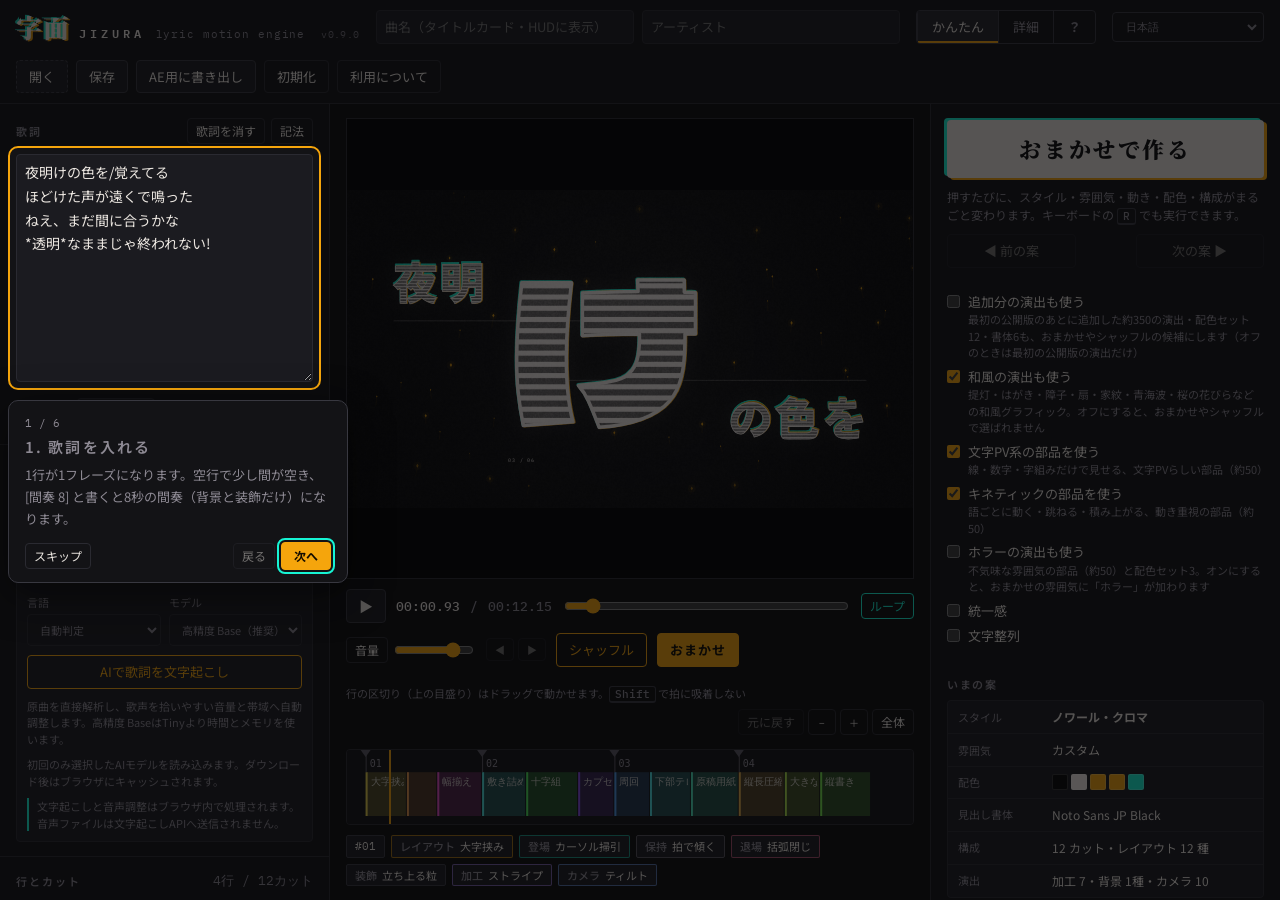
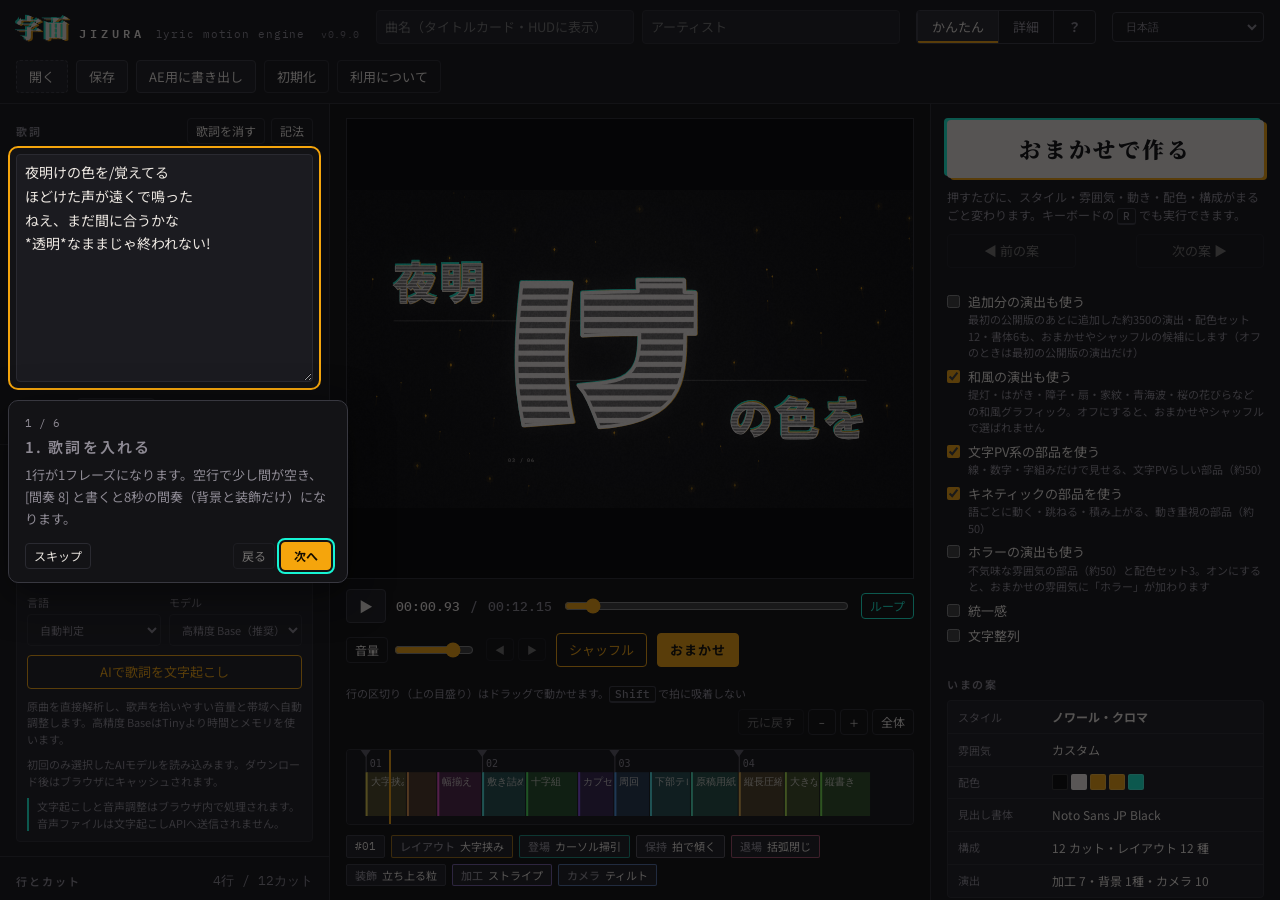
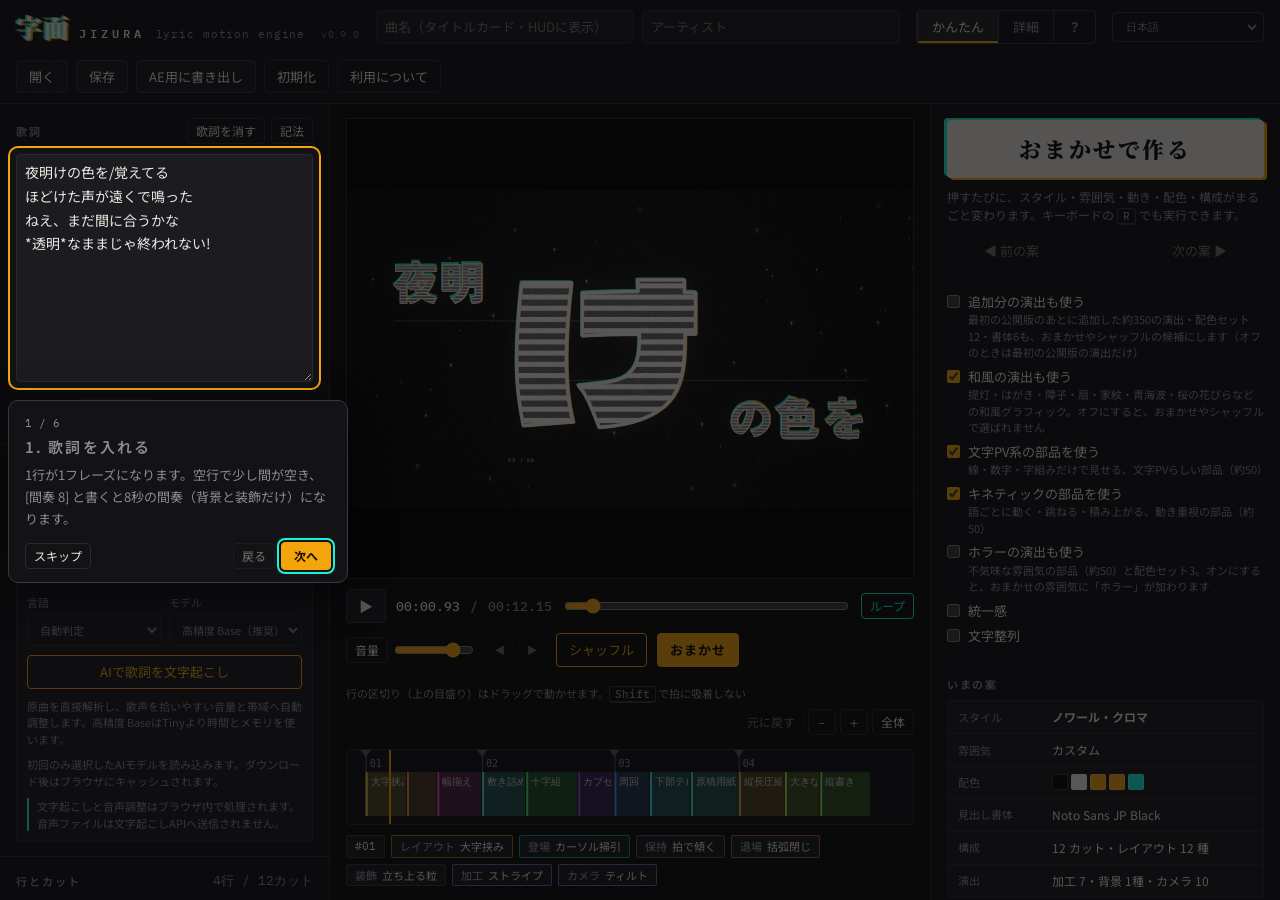
